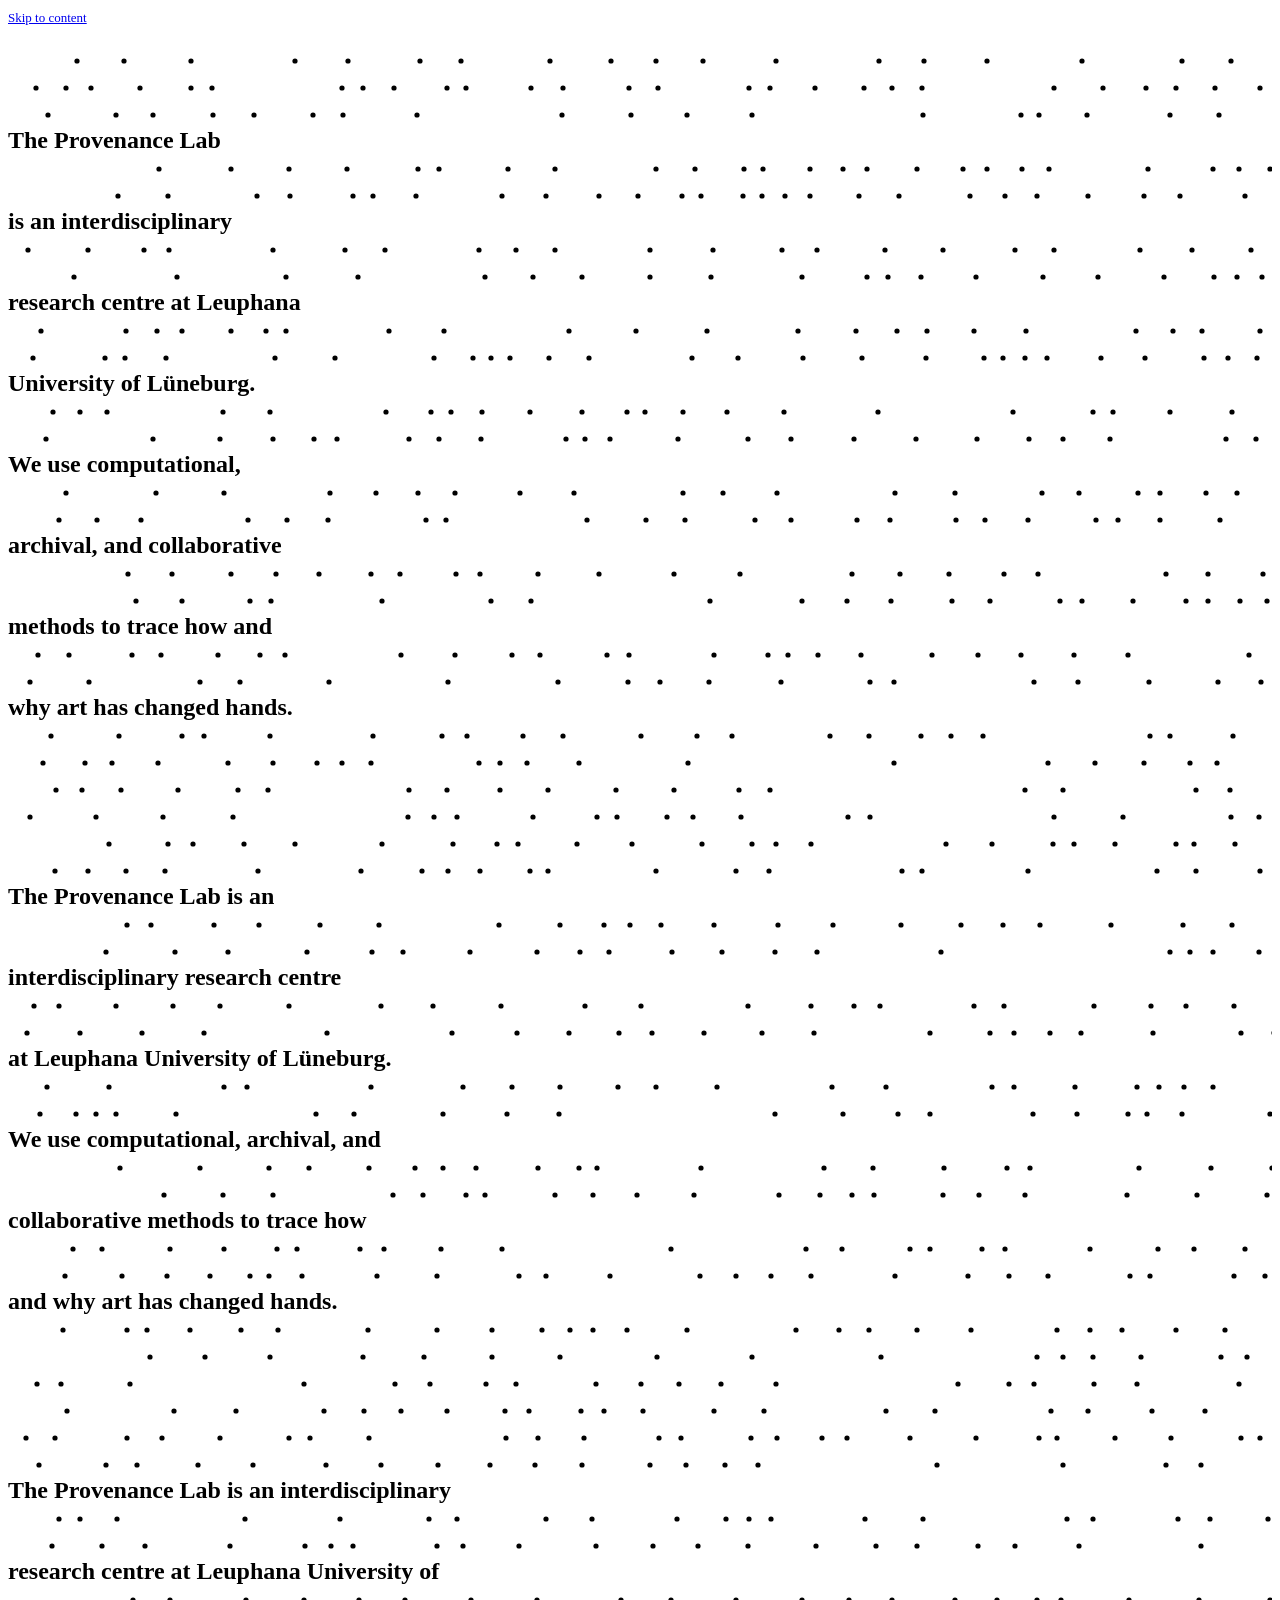
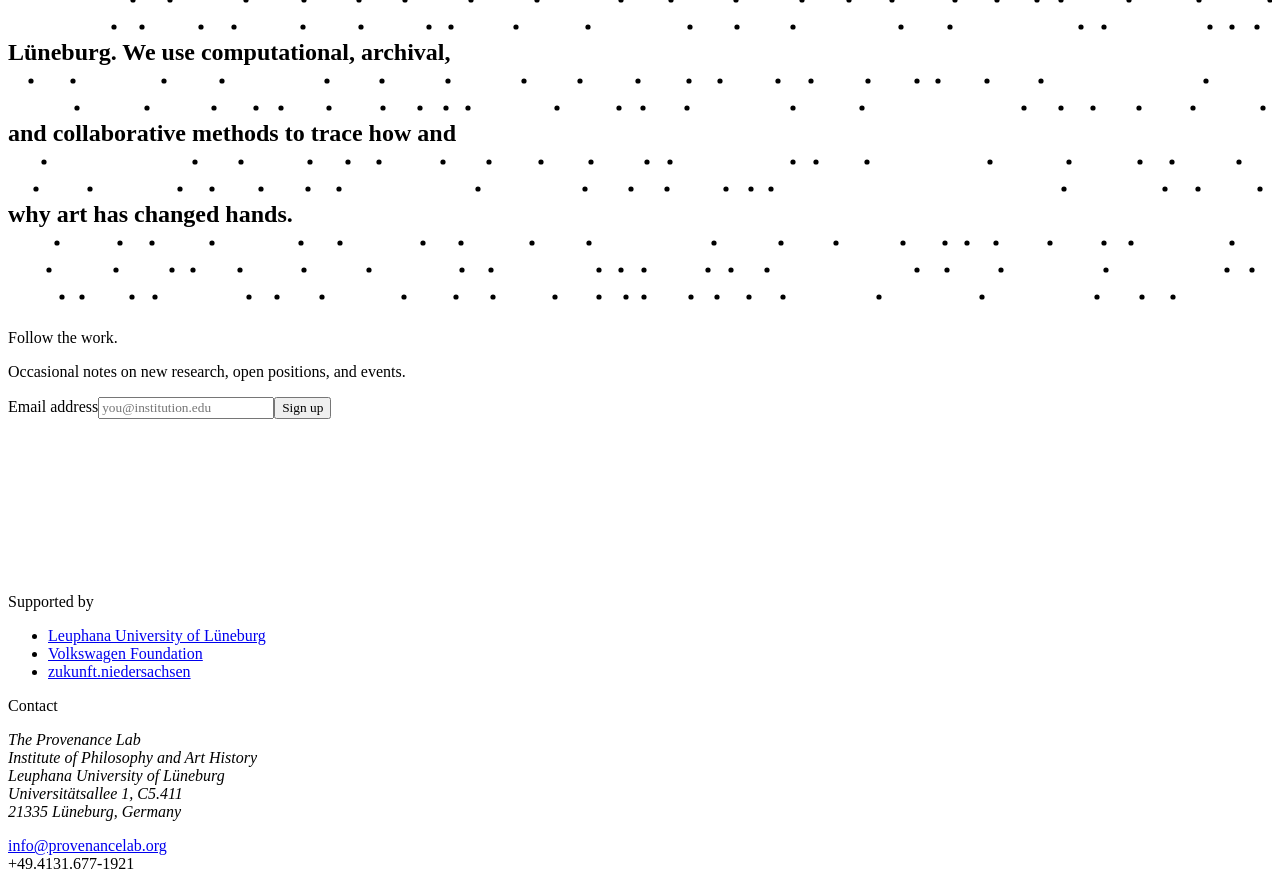
==== index.html @ 69073a0b "Deploy internal@283c2c4657d5 Generated static release from the private canonical source." ====
<!DOCTYPE html><!--GdegXd8viqjY1haGjltUd--><html lang="en"><head><meta charSet="utf-8"/><link rel="preconnect" href="/" crossorigin=""/><meta name="viewport" content="width=device-width, initial-scale=1"/><link rel="stylesheet" href="/provenancelab-org/_next/static/chunks/e42bea5c8b662b78.css" data-precedence="next"/><link rel="preload" as="script" fetchPriority="low" href="/provenancelab-org/_next/static/chunks/fd5f064b2a3f9309.js"/><script src="/provenancelab-org/_next/static/chunks/1d30260628ce68c6.js" async=""></script><script src="/provenancelab-org/_next/static/chunks/8a8ef77865bda9e6.js" async=""></script><script src="/provenancelab-org/_next/static/chunks/turbopack-cef4989e5da5ca2d.js" async=""></script><script src="/provenancelab-org/_next/static/chunks/42879de7b8087bc9.js" async=""></script><script src="/provenancelab-org/_next/static/chunks/cd502c7e1cde0bac.js" async=""></script><meta name="theme-color" content="#f4f5f2"/><title>The Provenance Lab</title><meta name="description" content="An interdisciplinary research centre at Leuphana University of Lüneburg. We use computational, archival, and collaborative methods to trace how and why art has changed hands."/><link rel="canonical" href="https://provenancelab.org/"/><meta property="og:title" content="The Provenance Lab"/><meta property="og:description" content="An interdisciplinary research centre at Leuphana University of Lüneburg. We use computational, archival, and collaborative methods to trace how and why art has changed hands."/><meta property="og:site_name" content="The Provenance Lab"/><meta property="og:locale" content="en_GB"/><meta property="og:type" content="website"/><meta name="twitter:card" content="summary"/><meta name="twitter:title" content="The Provenance Lab"/><meta name="twitter:description" content="An interdisciplinary research centre at Leuphana University of Lüneburg. We use computational, archival, and collaborative methods to trace how and why art has changed hands."/><script src="/provenancelab-org/_next/static/chunks/a6dad97d9634a72d.js" noModule=""></script></head><body><div hidden=""><!--$--><!--/$--></div><a href="#main" class="sr-only focus:not-sr-only focus:absolute focus:z-50 focus:m-3 focus:bg-ink focus:px-3 focus:py-2 focus:text-[#f4f5f2]" style="font-family:var(--font-ui);font-size:0.8125rem">Skip to content</a><script type="application/ld+json">{"@context":"https://schema.org","@type":"ResearchOrganization","name":"The Provenance Lab","url":"https://provenancelab.org","parentOrganization":{"@type":"CollegeOrUniversity","name":"Leuphana University of Lüneburg"},"address":{"@type":"PostalAddress","streetAddress":"Universitätsallee 1, C5.411","postalCode":"21335","addressLocality":"Lüneburg","addressCountry":"DE"},"email":"info@provenancelab.org","telephone":"+49-4131-677-1921"}</script><main id="main"><section class="wrap pt-8 pb-6 md:pt-12 md:pb-8"><h1 class="statement-field" aria-label="The Provenance Lab is an interdisciplinary research centre at Leuphana University of Lüneburg. We use computational, archival, and collaborative methods to trace how and why art has changed hands."><span aria-hidden="true" class="sf-set sf-set--sm"><span class="flex items-center gap-3 md:gap-4" style="min-height:1.72em"><svg aria-hidden="true" width="100%" height="12" class="sf-chain-rule h-3 min-w-0 self-center overflow-hidden" style="flex:1 1 auto"><defs><pattern id="sf-hatch-4400" width="6" height="6" patternUnits="userSpaceOnUse" patternTransform="rotate(45)"><line x1="0" y1="0" x2="0" y2="6" stroke="var(--rule-strong)" stroke-width="1"></line></pattern></defs><line x1="0" y1="6" x2="69" y2="6" stroke="var(--ink)" stroke-width="1" opacity="0.7"></line><line x1="69" y1="6" x2="116" y2="6" stroke="var(--ink)" stroke-width="1" opacity="0.7"></line><line x1="116" y1="6" x2="183" y2="6" stroke="var(--ink)" stroke-width="1" opacity="0.7"></line><rect x="183" y="3" width="37" height="6" fill="url(#sf-hatch-4400)" opacity="0.85"></rect><line x1="220" y1="6" x2="287" y2="6" stroke="var(--ink)" stroke-width="1" opacity="0.7"></line><line x1="287" y1="6" x2="340" y2="6" stroke="var(--ink)" stroke-width="1" opacity="0.7"></line><rect x="340" y="3" width="28" height="6" fill="url(#sf-hatch-4400)" opacity="0.85"></rect><line x1="368" y1="6" x2="412" y2="6" stroke="var(--ink)" stroke-width="1" opacity="0.7"></line><line x1="412" y1="6" x2="453" y2="6" stroke="var(--ink)" stroke-width="1" opacity="0.7"></line><rect x="453" y="3" width="31" height="6" fill="url(#sf-hatch-4400)" opacity="0.85"></rect><line x1="484" y1="6" x2="542" y2="6" stroke="var(--ink)" stroke-width="1" opacity="0.7"></line><line x1="542" y1="6" x2="603" y2="6" stroke="var(--ink)" stroke-width="1" opacity="0.7"></line><line x1="603" y1="6" x2="648" y2="6" stroke="var(--ink)" stroke-width="1" opacity="0.7"></line><line x1="648" y1="6" x2="695" y2="6" stroke="var(--ink)" stroke-width="1" opacity="0.7"></line><rect x="695" y="3" width="31" height="6" fill="url(#sf-hatch-4400)" opacity="0.85"></rect><line x1="726" y1="6" x2="768" y2="6" stroke="var(--ink)" stroke-width="1" opacity="0.7"></line><rect x="768" y="3" width="39" height="6" fill="url(#sf-hatch-4400)" opacity="0.85"></rect><line x1="807" y1="6" x2="871" y2="6" stroke="var(--ink)" stroke-width="1" opacity="0.7"></line><line x1="871" y1="6" x2="916" y2="6" stroke="var(--ink)" stroke-width="1" opacity="0.7"></line><line x1="916" y1="6" x2="979" y2="6" stroke="var(--ink)" stroke-width="1" opacity="0.7"></line><rect x="979" y="3" width="53" height="6" fill="url(#sf-hatch-4400)" opacity="0.85"></rect><line x1="1032" y1="6" x2="1074" y2="6" stroke="var(--ink)" stroke-width="1" opacity="0.7"></line><rect x="1074" y="3" width="70" height="6" fill="url(#sf-hatch-4400)" opacity="0.85"></rect><line x1="1144" y1="6" x2="1174" y2="6" stroke="var(--ink)" stroke-width="1" opacity="0.7"></line><line x1="1174" y1="6" x2="1223" y2="6" stroke="var(--ink)" stroke-width="1" opacity="0.7"></line><line x1="1223" y1="6" x2="1269" y2="6" stroke="var(--ink)" stroke-width="1" opacity="0.7"></line><line x1="1269" y1="6" x2="1297" y2="6" stroke="var(--ink)" stroke-width="1" opacity="0.7"></line><line x1="1297" y1="6" x2="1318" y2="6" stroke="var(--ink)" stroke-width="1" opacity="0.7"></line><line x1="1318" y1="6" x2="1348" y2="6" stroke="var(--ink)" stroke-width="1" opacity="0.7"></line><rect x="1348" y="3" width="21" height="6" fill="url(#sf-hatch-4400)" opacity="0.85"></rect><line x1="1369" y1="6" x2="1400" y2="6" stroke="var(--ink)" stroke-width="1" opacity="0.7"></line><circle class="sf-chain-node" cx="69" cy="6" r="2.6" fill="var(--e-place)"></circle><circle class="sf-chain-node" cx="116" cy="6" r="2.6" fill="var(--e-place)"></circle><circle class="sf-chain-node" cx="183" cy="6" r="2.6" fill="var(--e-event)"></circle><circle class="sf-chain-node" cx="287" cy="6" r="2.6" fill="var(--e-event)"></circle><circle class="sf-chain-node" cx="340" cy="6" r="2.6" fill="var(--e-place)"></circle><circle class="sf-chain-node" cx="412" cy="6" r="2.6" fill="var(--e-event)"></circle><circle class="sf-chain-node" cx="453" cy="6" r="2.6" fill="var(--e-place)"></circle><circle class="sf-chain-node" cx="542" cy="6" r="2.6" fill="var(--e-institution)"></circle><circle class="sf-chain-node" cx="603" cy="6" r="2.6" fill="var(--e-event)"></circle><circle class="sf-chain-node" cx="648" cy="6" r="2.6" fill="var(--e-object)"></circle><circle class="sf-chain-node" cx="695" cy="6" r="2.6" fill="var(--e-person)"></circle><circle class="sf-chain-node" cx="768" cy="6" r="2.6" fill="var(--e-object)"></circle><circle class="sf-chain-node" cx="871" cy="6" r="2.6" fill="var(--e-event)"></circle><circle class="sf-chain-node" cx="916" cy="6" r="2.6" fill="var(--e-institution)"></circle><circle class="sf-chain-node" cx="979" cy="6" r="2.6" fill="var(--e-person)"></circle><circle class="sf-chain-node" cx="1074" cy="6" r="2.6" fill="var(--e-person)"></circle><circle class="sf-chain-node" cx="1174" cy="6" r="2.6" fill="var(--e-object)"></circle><circle class="sf-chain-node" cx="1223" cy="6" r="2.6" fill="var(--e-event)"></circle><circle class="sf-chain-node" cx="1269" cy="6" r="2.6" fill="var(--e-place)"></circle><circle class="sf-chain-node" cx="1297" cy="6" r="2.6" fill="var(--e-object)"></circle><circle class="sf-chain-node" cx="1318" cy="6" r="2.6" fill="var(--e-person)"></circle><circle class="sf-chain-node" cx="1348" cy="6" r="2.6" fill="var(--e-person)"></circle></svg></span><span class="flex items-center gap-3 md:gap-4" style="min-height:1.72em"><svg aria-hidden="true" width="100%" height="12" class="sf-chain-rule h-3 min-w-0 self-center overflow-hidden" style="flex:1 1 auto"><defs><pattern id="sf-hatch-5013" width="6" height="6" patternUnits="userSpaceOnUse" patternTransform="rotate(45)"><line x1="0" y1="0" x2="0" y2="6" stroke="var(--rule-strong)" stroke-width="1"></line></pattern></defs><line x1="0" y1="6" x2="28" y2="6" stroke="var(--ink)" stroke-width="1" opacity="0.7"></line><line x1="28" y1="6" x2="58" y2="6" stroke="var(--ink)" stroke-width="1" opacity="0.7"></line><line x1="58" y1="6" x2="83" y2="6" stroke="var(--ink)" stroke-width="1" opacity="0.7"></line><line x1="83" y1="6" x2="132" y2="6" stroke="var(--ink)" stroke-width="1" opacity="0.7"></line><line x1="132" y1="6" x2="183" y2="6" stroke="var(--ink)" stroke-width="1" opacity="0.7"></line><line x1="183" y1="6" x2="204" y2="6" stroke="var(--ink)" stroke-width="1" opacity="0.7"></line><rect x="204" y="3" width="28" height="6" fill="url(#sf-hatch-5013)" opacity="0.85"></rect><rect x="232" y="3" width="69" height="6" fill="url(#sf-hatch-5013)" opacity="0.85"></rect><line x1="301" y1="6" x2="334" y2="6" stroke="var(--ink)" stroke-width="1" opacity="0.7"></line><line x1="334" y1="6" x2="355" y2="6" stroke="var(--ink)" stroke-width="1" opacity="0.7"></line><line x1="355" y1="6" x2="386" y2="6" stroke="var(--ink)" stroke-width="1" opacity="0.7"></line><line x1="386" y1="6" x2="439" y2="6" stroke="var(--ink)" stroke-width="1" opacity="0.7"></line><line x1="439" y1="6" x2="458" y2="6" stroke="var(--ink)" stroke-width="1" opacity="0.7"></line><line x1="458" y1="6" x2="523" y2="6" stroke="var(--ink)" stroke-width="1" opacity="0.7"></line><line x1="523" y1="6" x2="555" y2="6" stroke="var(--ink)" stroke-width="1" opacity="0.7"></line><line x1="555" y1="6" x2="621" y2="6" stroke="var(--ink)" stroke-width="1" opacity="0.7"></line><line x1="621" y1="6" x2="650" y2="6" stroke="var(--ink)" stroke-width="1" opacity="0.7"></line><rect x="650" y="3" width="48" height="6" fill="url(#sf-hatch-5013)" opacity="0.85"></rect><line x1="698" y1="6" x2="741" y2="6" stroke="var(--ink)" stroke-width="1" opacity="0.7"></line><line x1="741" y1="6" x2="762" y2="6" stroke="var(--ink)" stroke-width="1" opacity="0.7"></line><line x1="762" y1="6" x2="807" y2="6" stroke="var(--ink)" stroke-width="1" opacity="0.7"></line><line x1="807" y1="6" x2="856" y2="6" stroke="var(--ink)" stroke-width="1" opacity="0.7"></line><line x1="856" y1="6" x2="884" y2="6" stroke="var(--ink)" stroke-width="1" opacity="0.7"></line><line x1="884" y1="6" x2="914" y2="6" stroke="var(--ink)" stroke-width="1" opacity="0.7"></line><rect x="914" y="3" width="64" height="6" fill="url(#sf-hatch-5013)" opacity="0.85"></rect><line x1="978" y1="6" x2="1046" y2="6" stroke="var(--ink)" stroke-width="1" opacity="0.7"></line><line x1="1046" y1="6" x2="1095" y2="6" stroke="var(--ink)" stroke-width="1" opacity="0.7"></line><line x1="1095" y1="6" x2="1138" y2="6" stroke="var(--ink)" stroke-width="1" opacity="0.7"></line><line x1="1138" y1="6" x2="1168" y2="6" stroke="var(--ink)" stroke-width="1" opacity="0.7"></line><line x1="1168" y1="6" x2="1207" y2="6" stroke="var(--ink)" stroke-width="1" opacity="0.7"></line><line x1="1207" y1="6" x2="1252" y2="6" stroke="var(--ink)" stroke-width="1" opacity="0.7"></line><line x1="1252" y1="6" x2="1275" y2="6" stroke="var(--ink)" stroke-width="1" opacity="0.7"></line><line x1="1275" y1="6" x2="1344" y2="6" stroke="var(--ink)" stroke-width="1" opacity="0.7"></line><line x1="1344" y1="6" x2="1398" y2="6" stroke="var(--ink)" stroke-width="1" opacity="0.7"></line><line x1="1398" y1="6" x2="1400" y2="6" stroke="var(--ink)" stroke-width="1" opacity="0.7"></line><circle class="sf-chain-node" cx="28" cy="6" r="2.6" fill="var(--e-institution)"></circle><circle class="sf-chain-node" cx="58" cy="6" r="2.6" fill="var(--e-event)"></circle><circle class="sf-chain-node" cx="83" cy="6" r="2.6" fill="var(--e-object)"></circle><circle class="sf-chain-node" cx="132" cy="6" r="2.6" fill="var(--e-object)"></circle><circle class="sf-chain-node" cx="183" cy="6" r="2.6" fill="var(--e-object)"></circle><circle class="sf-chain-node" cx="204" cy="6" r="2.6" fill="var(--e-place)"></circle><circle class="sf-chain-node" cx="334" cy="6" r="2.6" fill="var(--e-place)"></circle><circle class="sf-chain-node" cx="355" cy="6" r="2.6" fill="var(--e-event)"></circle><circle class="sf-chain-node" cx="386" cy="6" r="2.6" fill="var(--e-person)"></circle><circle class="sf-chain-node" cx="439" cy="6" r="2.6" fill="var(--e-institution)"></circle><circle class="sf-chain-node" cx="458" cy="6" r="2.6" fill="var(--e-object)"></circle><circle class="sf-chain-node" cx="523" cy="6" r="2.6" fill="var(--e-person)"></circle><circle class="sf-chain-node" cx="555" cy="6" r="2.6" fill="var(--e-object)"></circle><circle class="sf-chain-node" cx="621" cy="6" r="2.6" fill="var(--e-object)"></circle><circle class="sf-chain-node" cx="650" cy="6" r="2.6" fill="var(--e-place)"></circle><circle class="sf-chain-node" cx="741" cy="6" r="2.6" fill="var(--e-object)"></circle><circle class="sf-chain-node" cx="762" cy="6" r="2.6" fill="var(--e-event)"></circle><circle class="sf-chain-node" cx="807" cy="6" r="2.6" fill="var(--e-object)"></circle><circle class="sf-chain-node" cx="856" cy="6" r="2.6" fill="var(--e-event)"></circle><circle class="sf-chain-node" cx="884" cy="6" r="2.6" fill="var(--e-person)"></circle><circle class="sf-chain-node" cx="914" cy="6" r="2.6" fill="var(--e-object)"></circle><circle class="sf-chain-node" cx="1046" cy="6" r="2.6" fill="var(--e-place)"></circle><circle class="sf-chain-node" cx="1095" cy="6" r="2.6" fill="var(--e-institution)"></circle><circle class="sf-chain-node" cx="1138" cy="6" r="2.6" fill="var(--e-place)"></circle><circle class="sf-chain-node" cx="1168" cy="6" r="2.6" fill="var(--e-person)"></circle><circle class="sf-chain-node" cx="1207" cy="6" r="2.6" fill="var(--e-event)"></circle><circle class="sf-chain-node" cx="1252" cy="6" r="2.6" fill="var(--e-place)"></circle><circle class="sf-chain-node" cx="1275" cy="6" r="2.6" fill="var(--e-object)"></circle><circle class="sf-chain-node" cx="1344" cy="6" r="2.6" fill="var(--e-institution)"></circle><circle class="sf-chain-node" cx="1398" cy="6" r="2.6" fill="var(--e-event)"></circle></svg></span><span class="flex items-center gap-3 md:gap-4" style="min-height:1.72em"><svg aria-hidden="true" width="100%" height="12" class="sf-chain-rule h-3 min-w-0 self-center overflow-hidden" style="flex:0 1 var(--sf-stub)"><defs><pattern id="sf-hatch-5626" width="6" height="6" patternUnits="userSpaceOnUse" patternTransform="rotate(45)"><line x1="0" y1="0" x2="0" y2="6" stroke="var(--rule-strong)" stroke-width="1"></line></pattern></defs><line x1="0" y1="6" x2="40" y2="6" stroke="var(--ink)" stroke-width="1" opacity="0.7"></line><line x1="40" y1="6" x2="108" y2="6" stroke="var(--ink)" stroke-width="1" opacity="0.7"></line><line x1="108" y1="6" x2="145" y2="6" stroke="var(--ink)" stroke-width="1" opacity="0.7"></line><line x1="145" y1="6" x2="205" y2="6" stroke="var(--ink)" stroke-width="1" opacity="0.7"></line><line x1="205" y1="6" x2="246" y2="6" stroke="var(--ink)" stroke-width="1" opacity="0.7"></line><line x1="246" y1="6" x2="305" y2="6" stroke="var(--ink)" stroke-width="1" opacity="0.7"></line><line x1="305" y1="6" x2="335" y2="6" stroke="var(--ink)" stroke-width="1" opacity="0.7"></line><rect x="335" y="3" width="19" height="6" fill="url(#sf-hatch-5626)" opacity="0.85"></rect><line x1="354" y1="6" x2="409" y2="6" stroke="var(--ink)" stroke-width="1" opacity="0.7"></line><rect x="409" y="3" width="61" height="6" fill="url(#sf-hatch-5626)" opacity="0.85"></rect><rect x="470" y="3" width="55" height="6" fill="url(#sf-hatch-5626)" opacity="0.85"></rect><line x1="525" y1="6" x2="554" y2="6" stroke="var(--ink)" stroke-width="1" opacity="0.7"></line><line x1="554" y1="6" x2="623" y2="6" stroke="var(--ink)" stroke-width="1" opacity="0.7"></line><line x1="623" y1="6" x2="679" y2="6" stroke="var(--ink)" stroke-width="1" opacity="0.7"></line><line x1="679" y1="6" x2="744" y2="6" stroke="var(--ink)" stroke-width="1" opacity="0.7"></line><rect x="744" y="3" width="62" height="6" fill="url(#sf-hatch-5626)" opacity="0.85"></rect><rect x="806" y="3" width="61" height="6" fill="url(#sf-hatch-5626)" opacity="0.85"></rect><line x1="867" y1="6" x2="915" y2="6" stroke="var(--ink)" stroke-width="1" opacity="0.7"></line><rect x="915" y="3" width="51" height="6" fill="url(#sf-hatch-5626)" opacity="0.85"></rect><line x1="966" y1="6" x2="1013" y2="6" stroke="var(--ink)" stroke-width="1" opacity="0.7"></line><line x1="1013" y1="6" x2="1031" y2="6" stroke="var(--ink)" stroke-width="1" opacity="0.7"></line><line x1="1031" y1="6" x2="1079" y2="6" stroke="var(--ink)" stroke-width="1" opacity="0.7"></line><rect x="1079" y="3" width="28" height="6" fill="url(#sf-hatch-5626)" opacity="0.85"></rect><line x1="1107" y1="6" x2="1162" y2="6" stroke="var(--ink)" stroke-width="1" opacity="0.7"></line><line x1="1162" y1="6" x2="1211" y2="6" stroke="var(--ink)" stroke-width="1" opacity="0.7"></line><rect x="1211" y="3" width="61" height="6" fill="url(#sf-hatch-5626)" opacity="0.85"></rect><line x1="1272" y1="6" x2="1329" y2="6" stroke="var(--ink)" stroke-width="1" opacity="0.7"></line><rect x="1329" y="3" width="40" height="6" fill="url(#sf-hatch-5626)" opacity="0.85"></rect><line x1="1369" y1="6" x2="1400" y2="6" stroke="var(--ink)" stroke-width="1" opacity="0.7"></line><circle class="sf-chain-node" cx="40" cy="6" r="2.6" fill="var(--e-event)"></circle><circle class="sf-chain-node" cx="108" cy="6" r="2.6" fill="var(--e-institution)"></circle><circle class="sf-chain-node" cx="145" cy="6" r="2.6" fill="var(--e-place)"></circle><circle class="sf-chain-node" cx="205" cy="6" r="2.6" fill="var(--e-place)"></circle><circle class="sf-chain-node" cx="246" cy="6" r="2.6" fill="var(--e-place)"></circle><circle class="sf-chain-node" cx="305" cy="6" r="2.6" fill="var(--e-event)"></circle><circle class="sf-chain-node" cx="335" cy="6" r="2.6" fill="var(--e-place)"></circle><circle class="sf-chain-node" cx="409" cy="6" r="2.6" fill="var(--e-event)"></circle><circle class="sf-chain-node" cx="554" cy="6" r="2.6" fill="var(--e-event)"></circle><circle class="sf-chain-node" cx="623" cy="6" r="2.6" fill="var(--e-person)"></circle><circle class="sf-chain-node" cx="679" cy="6" r="2.6" fill="var(--e-object)"></circle><circle class="sf-chain-node" cx="744" cy="6" r="2.6" fill="var(--e-person)"></circle><circle class="sf-chain-node" cx="915" cy="6" r="2.6" fill="var(--e-person)"></circle><circle class="sf-chain-node" cx="1013" cy="6" r="2.6" fill="var(--e-event)"></circle><circle class="sf-chain-node" cx="1031" cy="6" r="2.6" fill="var(--e-place)"></circle><circle class="sf-chain-node" cx="1079" cy="6" r="2.6" fill="var(--e-person)"></circle><circle class="sf-chain-node" cx="1162" cy="6" r="2.6" fill="var(--e-object)"></circle><circle class="sf-chain-node" cx="1211" cy="6" r="2.6" fill="var(--e-event)"></circle><circle class="sf-chain-node" cx="1329" cy="6" r="2.6" fill="var(--e-place)"></circle></svg><span class="shrink-0 whitespace-nowrap">The <strong style="font-weight:600">Provenance Lab</strong></span><svg aria-hidden="true" width="100%" height="12" class="sf-chain-rule h-3 min-w-0 self-center overflow-hidden" style="flex:1 1 0%"><defs><pattern id="sf-hatch-6603" width="6" height="6" patternUnits="userSpaceOnUse" patternTransform="rotate(45)"><line x1="0" y1="0" x2="0" y2="6" stroke="var(--rule-strong)" stroke-width="1"></line></pattern></defs><rect x="0" y="3" width="61" height="6" fill="url(#sf-hatch-6603)" opacity="0.85"></rect><rect x="61" y="3" width="69" height="6" fill="url(#sf-hatch-6603)" opacity="0.85"></rect><line x1="130" y1="6" x2="151" y2="6" stroke="var(--ink)" stroke-width="1" opacity="0.7"></line><line x1="151" y1="6" x2="223" y2="6" stroke="var(--ink)" stroke-width="1" opacity="0.7"></line><line x1="223" y1="6" x2="281" y2="6" stroke="var(--ink)" stroke-width="1" opacity="0.7"></line><line x1="281" y1="6" x2="339" y2="6" stroke="var(--ink)" stroke-width="1" opacity="0.7"></line><line x1="339" y1="6" x2="410" y2="6" stroke="var(--ink)" stroke-width="1" opacity="0.7"></line><line x1="410" y1="6" x2="431" y2="6" stroke="var(--ink)" stroke-width="1" opacity="0.7"></line><line x1="431" y1="6" x2="500" y2="6" stroke="var(--ink)" stroke-width="1" opacity="0.7"></line><line x1="500" y1="6" x2="547" y2="6" stroke="var(--ink)" stroke-width="1" opacity="0.7"></line><rect x="547" y="3" width="67" height="6" fill="url(#sf-hatch-6603)" opacity="0.85"></rect><line x1="614" y1="6" x2="648" y2="6" stroke="var(--ink)" stroke-width="1" opacity="0.7"></line><line x1="648" y1="6" x2="687" y2="6" stroke="var(--ink)" stroke-width="1" opacity="0.7"></line><line x1="687" y1="6" x2="736" y2="6" stroke="var(--ink)" stroke-width="1" opacity="0.7"></line><line x1="736" y1="6" x2="755" y2="6" stroke="var(--ink)" stroke-width="1" opacity="0.7"></line><line x1="755" y1="6" x2="802" y2="6" stroke="var(--ink)" stroke-width="1" opacity="0.7"></line><line x1="802" y1="6" x2="835" y2="6" stroke="var(--ink)" stroke-width="1" opacity="0.7"></line><line x1="835" y1="6" x2="859" y2="6" stroke="var(--ink)" stroke-width="1" opacity="0.7"></line><line x1="859" y1="6" x2="909" y2="6" stroke="var(--ink)" stroke-width="1" opacity="0.7"></line><line x1="909" y1="6" x2="955" y2="6" stroke="var(--ink)" stroke-width="1" opacity="0.7"></line><line x1="955" y1="6" x2="979" y2="6" stroke="var(--ink)" stroke-width="1" opacity="0.7"></line><line x1="979" y1="6" x2="1014" y2="6" stroke="var(--ink)" stroke-width="1" opacity="0.7"></line><line x1="1014" y1="6" x2="1041" y2="6" stroke="var(--ink)" stroke-width="1" opacity="0.7"></line><rect x="1041" y="3" width="54" height="6" fill="url(#sf-hatch-6603)" opacity="0.85"></rect><line x1="1095" y1="6" x2="1140" y2="6" stroke="var(--ink)" stroke-width="1" opacity="0.7"></line><line x1="1140" y1="6" x2="1205" y2="6" stroke="var(--ink)" stroke-width="1" opacity="0.7"></line><line x1="1205" y1="6" x2="1231" y2="6" stroke="var(--ink)" stroke-width="1" opacity="0.7"></line><line x1="1231" y1="6" x2="1262" y2="6" stroke="var(--ink)" stroke-width="1" opacity="0.7"></line><rect x="1262" y="3" width="68" height="6" fill="url(#sf-hatch-6603)" opacity="0.85"></rect><line x1="1330" y1="6" x2="1355" y2="6" stroke="var(--ink)" stroke-width="1" opacity="0.7"></line><line x1="1355" y1="6" x2="1398" y2="6" stroke="var(--ink)" stroke-width="1" opacity="0.7"></line><line x1="1398" y1="6" x2="1400" y2="6" stroke="var(--ink)" stroke-width="1" opacity="0.7"></line><circle class="sf-chain-node" cx="151" cy="6" r="2.6" fill="var(--e-place)"></circle><circle class="sf-chain-node" cx="223" cy="6" r="2.6" fill="var(--e-event)"></circle><circle class="sf-chain-node" cx="281" cy="6" r="2.6" fill="var(--e-event)"></circle><circle class="sf-chain-node" cx="339" cy="6" r="2.6" fill="var(--e-person)"></circle><circle class="sf-chain-node" cx="410" cy="6" r="2.6" fill="var(--e-event)"></circle><circle class="sf-chain-node" cx="431" cy="6" r="2.6" fill="var(--e-event)"></circle><circle class="sf-chain-node" cx="500" cy="6" r="2.6" fill="var(--e-person)"></circle><circle class="sf-chain-node" cx="547" cy="6" r="2.6" fill="var(--e-object)"></circle><circle class="sf-chain-node" cx="648" cy="6" r="2.6" fill="var(--e-person)"></circle><circle class="sf-chain-node" cx="687" cy="6" r="2.6" fill="var(--e-place)"></circle><circle class="sf-chain-node" cx="736" cy="6" r="2.6" fill="var(--e-place)"></circle><circle class="sf-chain-node" cx="755" cy="6" r="2.6" fill="var(--e-institution)"></circle><circle class="sf-chain-node" cx="802" cy="6" r="2.6" fill="var(--e-event)"></circle><circle class="sf-chain-node" cx="835" cy="6" r="2.6" fill="var(--e-place)"></circle><circle class="sf-chain-node" cx="859" cy="6" r="2.6" fill="var(--e-person)"></circle><circle class="sf-chain-node" cx="909" cy="6" r="2.6" fill="var(--e-object)"></circle><circle class="sf-chain-node" cx="955" cy="6" r="2.6" fill="var(--e-place)"></circle><circle class="sf-chain-node" cx="979" cy="6" r="2.6" fill="var(--e-place)"></circle><circle class="sf-chain-node" cx="1014" cy="6" r="2.6" fill="var(--e-institution)"></circle><circle class="sf-chain-node" cx="1041" cy="6" r="2.6" fill="var(--e-object)"></circle><circle class="sf-chain-node" cx="1140" cy="6" r="2.6" fill="var(--e-event)"></circle><circle class="sf-chain-node" cx="1205" cy="6" r="2.6" fill="var(--e-place)"></circle><circle class="sf-chain-node" cx="1231" cy="6" r="2.6" fill="var(--e-event)"></circle><circle class="sf-chain-node" cx="1262" cy="6" r="2.6" fill="var(--e-person)"></circle><circle class="sf-chain-node" cx="1355" cy="6" r="2.6" fill="var(--e-object)"></circle><circle class="sf-chain-node" cx="1398" cy="6" r="2.6" fill="var(--e-event)"></circle></svg></span><span class="flex items-center gap-3 md:gap-4" style="min-height:1.72em"><svg aria-hidden="true" width="100%" height="12" class="sf-chain-rule h-3 min-w-0 self-center overflow-hidden" style="flex:0 1 var(--sf-stub)"><defs><pattern id="sf-hatch-6239" width="6" height="6" patternUnits="userSpaceOnUse" patternTransform="rotate(45)"><line x1="0" y1="0" x2="0" y2="6" stroke="var(--rule-strong)" stroke-width="1"></line></pattern></defs><rect x="0" y="3" width="53" height="6" fill="url(#sf-hatch-6239)" opacity="0.85"></rect><line x1="53" y1="6" x2="110" y2="6" stroke="var(--ink)" stroke-width="1" opacity="0.7"></line><line x1="110" y1="6" x2="160" y2="6" stroke="var(--ink)" stroke-width="1" opacity="0.7"></line><rect x="160" y="3" width="39" height="6" fill="url(#sf-hatch-6239)" opacity="0.85"></rect><line x1="199" y1="6" x2="249" y2="6" stroke="var(--ink)" stroke-width="1" opacity="0.7"></line><line x1="249" y1="6" x2="282" y2="6" stroke="var(--ink)" stroke-width="1" opacity="0.7"></line><rect x="282" y="3" width="31" height="6" fill="url(#sf-hatch-6239)" opacity="0.85"></rect><line x1="313" y1="6" x2="345" y2="6" stroke="var(--ink)" stroke-width="1" opacity="0.7"></line><line x1="345" y1="6" x2="365" y2="6" stroke="var(--ink)" stroke-width="1" opacity="0.7"></line><line x1="365" y1="6" x2="408" y2="6" stroke="var(--ink)" stroke-width="1" opacity="0.7"></line><rect x="408" y="3" width="39" height="6" fill="url(#sf-hatch-6239)" opacity="0.85"></rect><line x1="447" y1="6" x2="494" y2="6" stroke="var(--ink)" stroke-width="1" opacity="0.7"></line><line x1="494" y1="6" x2="538" y2="6" stroke="var(--ink)" stroke-width="1" opacity="0.7"></line><line x1="538" y1="6" x2="591" y2="6" stroke="var(--ink)" stroke-width="1" opacity="0.7"></line><line x1="591" y1="6" x2="630" y2="6" stroke="var(--ink)" stroke-width="1" opacity="0.7"></line><line x1="630" y1="6" x2="674" y2="6" stroke="var(--ink)" stroke-width="1" opacity="0.7"></line><line x1="674" y1="6" x2="693" y2="6" stroke="var(--ink)" stroke-width="1" opacity="0.7"></line><line x1="693" y1="6" x2="735" y2="6" stroke="var(--ink)" stroke-width="1" opacity="0.7"></line><line x1="735" y1="6" x2="754" y2="6" stroke="var(--ink)" stroke-width="1" opacity="0.7"></line><line x1="754" y1="6" x2="777" y2="6" stroke="var(--ink)" stroke-width="1" opacity="0.7"></line><line x1="777" y1="6" x2="802" y2="6" stroke="var(--ink)" stroke-width="1" opacity="0.7"></line><line x1="802" y1="6" x2="851" y2="6" stroke="var(--ink)" stroke-width="1" opacity="0.7"></line><line x1="851" y1="6" x2="891" y2="6" stroke="var(--ink)" stroke-width="1" opacity="0.7"></line><rect x="891" y="3" width="23" height="6" fill="url(#sf-hatch-6239)" opacity="0.85"></rect><line x1="914" y1="6" x2="962" y2="6" stroke="var(--ink)" stroke-width="1" opacity="0.7"></line><line x1="962" y1="6" x2="997" y2="6" stroke="var(--ink)" stroke-width="1" opacity="0.7"></line><line x1="997" y1="6" x2="1029" y2="6" stroke="var(--ink)" stroke-width="1" opacity="0.7"></line><line x1="1029" y1="6" x2="1080" y2="6" stroke="var(--ink)" stroke-width="1" opacity="0.7"></line><line x1="1080" y1="6" x2="1136" y2="6" stroke="var(--ink)" stroke-width="1" opacity="0.7"></line><line x1="1136" y1="6" x2="1172" y2="6" stroke="var(--ink)" stroke-width="1" opacity="0.7"></line><line x1="1172" y1="6" x2="1237" y2="6" stroke="var(--ink)" stroke-width="1" opacity="0.7"></line><line x1="1237" y1="6" x2="1274" y2="6" stroke="var(--ink)" stroke-width="1" opacity="0.7"></line><line x1="1274" y1="6" x2="1329" y2="6" stroke="var(--ink)" stroke-width="1" opacity="0.7"></line><rect x="1329" y="3" width="56" height="6" fill="url(#sf-hatch-6239)" opacity="0.85"></rect><line x1="1385" y1="6" x2="1400" y2="6" stroke="var(--ink)" stroke-width="1" opacity="0.7"></line><circle class="sf-chain-node" cx="110" cy="6" r="2.6" fill="var(--e-place)"></circle><circle class="sf-chain-node" cx="160" cy="6" r="2.6" fill="var(--e-place)"></circle><circle class="sf-chain-node" cx="249" cy="6" r="2.6" fill="var(--e-institution)"></circle><circle class="sf-chain-node" cx="282" cy="6" r="2.6" fill="var(--e-place)"></circle><circle class="sf-chain-node" cx="345" cy="6" r="2.6" fill="var(--e-institution)"></circle><circle class="sf-chain-node" cx="365" cy="6" r="2.6" fill="var(--e-object)"></circle><circle class="sf-chain-node" cx="408" cy="6" r="2.6" fill="var(--e-person)"></circle><circle class="sf-chain-node" cx="494" cy="6" r="2.6" fill="var(--e-event)"></circle><circle class="sf-chain-node" cx="538" cy="6" r="2.6" fill="var(--e-institution)"></circle><circle class="sf-chain-node" cx="591" cy="6" r="2.6" fill="var(--e-object)"></circle><circle class="sf-chain-node" cx="630" cy="6" r="2.6" fill="var(--e-institution)"></circle><circle class="sf-chain-node" cx="674" cy="6" r="2.6" fill="var(--e-institution)"></circle><circle class="sf-chain-node" cx="693" cy="6" r="2.6" fill="var(--e-event)"></circle><circle class="sf-chain-node" cx="735" cy="6" r="2.6" fill="var(--e-object)"></circle><circle class="sf-chain-node" cx="754" cy="6" r="2.6" fill="var(--e-place)"></circle><circle class="sf-chain-node" cx="777" cy="6" r="2.6" fill="var(--e-object)"></circle><circle class="sf-chain-node" cx="802" cy="6" r="2.6" fill="var(--e-person)"></circle><circle class="sf-chain-node" cx="851" cy="6" r="2.6" fill="var(--e-place)"></circle><circle class="sf-chain-node" cx="891" cy="6" r="2.6" fill="var(--e-object)"></circle><circle class="sf-chain-node" cx="962" cy="6" r="2.6" fill="var(--e-institution)"></circle><circle class="sf-chain-node" cx="997" cy="6" r="2.6" fill="var(--e-place)"></circle><circle class="sf-chain-node" cx="1029" cy="6" r="2.6" fill="var(--e-object)"></circle><circle class="sf-chain-node" cx="1080" cy="6" r="2.6" fill="var(--e-institution)"></circle><circle class="sf-chain-node" cx="1136" cy="6" r="2.6" fill="var(--e-institution)"></circle><circle class="sf-chain-node" cx="1172" cy="6" r="2.6" fill="var(--e-object)"></circle><circle class="sf-chain-node" cx="1237" cy="6" r="2.6" fill="var(--e-object)"></circle><circle class="sf-chain-node" cx="1274" cy="6" r="2.6" fill="var(--e-object)"></circle><circle class="sf-chain-node" cx="1329" cy="6" r="2.6" fill="var(--e-place)"></circle></svg><span class="shrink-0 whitespace-nowrap">is an interdisciplinary</span><svg aria-hidden="true" width="100%" height="12" class="sf-chain-rule h-3 min-w-0 self-center overflow-hidden" style="flex:1 1 0%"><defs><pattern id="sf-hatch-7216" width="6" height="6" patternUnits="userSpaceOnUse" patternTransform="rotate(45)"><line x1="0" y1="0" x2="0" y2="6" stroke="var(--rule-strong)" stroke-width="1"></line></pattern></defs><line x1="0" y1="6" x2="20" y2="6" stroke="var(--ink)" stroke-width="1" opacity="0.7"></line><line x1="20" y1="6" x2="80" y2="6" stroke="var(--ink)" stroke-width="1" opacity="0.7"></line><line x1="80" y1="6" x2="136" y2="6" stroke="var(--ink)" stroke-width="1" opacity="0.7"></line><line x1="136" y1="6" x2="161" y2="6" stroke="var(--ink)" stroke-width="1" opacity="0.7"></line><rect x="161" y="3" width="53" height="6" fill="url(#sf-hatch-7216)" opacity="0.85"></rect><line x1="214" y1="6" x2="265" y2="6" stroke="var(--ink)" stroke-width="1" opacity="0.7"></line><line x1="265" y1="6" x2="337" y2="6" stroke="var(--ink)" stroke-width="1" opacity="0.7"></line><line x1="337" y1="6" x2="377" y2="6" stroke="var(--ink)" stroke-width="1" opacity="0.7"></line><rect x="377" y="3" width="56" height="6" fill="url(#sf-hatch-7216)" opacity="0.85"></rect><line x1="433" y1="6" x2="471" y2="6" stroke="var(--ink)" stroke-width="1" opacity="0.7"></line><line x1="471" y1="6" x2="508" y2="6" stroke="var(--ink)" stroke-width="1" opacity="0.7"></line><line x1="508" y1="6" x2="547" y2="6" stroke="var(--ink)" stroke-width="1" opacity="0.7"></line><rect x="547" y="3" width="42" height="6" fill="url(#sf-hatch-7216)" opacity="0.85"></rect><line x1="589" y1="6" x2="642" y2="6" stroke="var(--ink)" stroke-width="1" opacity="0.7"></line><line x1="642" y1="6" x2="705" y2="6" stroke="var(--ink)" stroke-width="1" opacity="0.7"></line><rect x="705" y="3" width="48" height="6" fill="url(#sf-hatch-7216)" opacity="0.85"></rect><line x1="753" y1="6" x2="774" y2="6" stroke="var(--ink)" stroke-width="1" opacity="0.7"></line><line x1="774" y1="6" x2="809" y2="6" stroke="var(--ink)" stroke-width="1" opacity="0.7"></line><line x1="809" y1="6" x2="877" y2="6" stroke="var(--ink)" stroke-width="1" opacity="0.7"></line><line x1="877" y1="6" x2="935" y2="6" stroke="var(--ink)" stroke-width="1" opacity="0.7"></line><rect x="935" y="3" width="23" height="6" fill="url(#sf-hatch-7216)" opacity="0.85"></rect><line x1="958" y1="6" x2="1007" y2="6" stroke="var(--ink)" stroke-width="1" opacity="0.7"></line><line x1="1007" y1="6" x2="1046" y2="6" stroke="var(--ink)" stroke-width="1" opacity="0.7"></line><rect x="1046" y="3" width="61" height="6" fill="url(#sf-hatch-7216)" opacity="0.85"></rect><line x1="1107" y1="6" x2="1132" y2="6" stroke="var(--ink)" stroke-width="1" opacity="0.7"></line><line x1="1132" y1="6" x2="1184" y2="6" stroke="var(--ink)" stroke-width="1" opacity="0.7"></line><line x1="1184" y1="6" x2="1243" y2="6" stroke="var(--ink)" stroke-width="1" opacity="0.7"></line><rect x="1243" y="3" width="61" height="6" fill="url(#sf-hatch-7216)" opacity="0.85"></rect><rect x="1304" y="3" width="45" height="6" fill="url(#sf-hatch-7216)" opacity="0.85"></rect><rect x="1349" y="3" width="51" height="6" fill="url(#sf-hatch-7216)" opacity="0.85"></rect><circle class="sf-chain-node" cx="20" cy="6" r="2.6" fill="var(--e-object)"></circle><circle class="sf-chain-node" cx="80" cy="6" r="2.6" fill="var(--e-person)"></circle><circle class="sf-chain-node" cx="136" cy="6" r="2.6" fill="var(--e-institution)"></circle><circle class="sf-chain-node" cx="161" cy="6" r="2.6" fill="var(--e-institution)"></circle><circle class="sf-chain-node" cx="265" cy="6" r="2.6" fill="var(--e-event)"></circle><circle class="sf-chain-node" cx="337" cy="6" r="2.6" fill="var(--e-object)"></circle><circle class="sf-chain-node" cx="377" cy="6" r="2.6" fill="var(--e-object)"></circle><circle class="sf-chain-node" cx="471" cy="6" r="2.6" fill="var(--e-event)"></circle><circle class="sf-chain-node" cx="508" cy="6" r="2.6" fill="var(--e-place)"></circle><circle class="sf-chain-node" cx="547" cy="6" r="2.6" fill="var(--e-person)"></circle><circle class="sf-chain-node" cx="642" cy="6" r="2.6" fill="var(--e-person)"></circle><circle class="sf-chain-node" cx="705" cy="6" r="2.6" fill="var(--e-object)"></circle><circle class="sf-chain-node" cx="774" cy="6" r="2.6" fill="var(--e-object)"></circle><circle class="sf-chain-node" cx="809" cy="6" r="2.6" fill="var(--e-object)"></circle><circle class="sf-chain-node" cx="877" cy="6" r="2.6" fill="var(--e-event)"></circle><circle class="sf-chain-node" cx="935" cy="6" r="2.6" fill="var(--e-place)"></circle><circle class="sf-chain-node" cx="1007" cy="6" r="2.6" fill="var(--e-event)"></circle><circle class="sf-chain-node" cx="1046" cy="6" r="2.6" fill="var(--e-institution)"></circle><circle class="sf-chain-node" cx="1132" cy="6" r="2.6" fill="var(--e-object)"></circle><circle class="sf-chain-node" cx="1184" cy="6" r="2.6" fill="var(--e-object)"></circle><circle class="sf-chain-node" cx="1243" cy="6" r="2.6" fill="var(--e-object)"></circle></svg></span><span class="flex items-center gap-3 md:gap-4" style="min-height:1.72em"><svg aria-hidden="true" width="100%" height="12" class="sf-chain-rule h-3 min-w-0 self-center overflow-hidden" style="flex:0 1 var(--sf-stub)"><defs><pattern id="sf-hatch-6852" width="6" height="6" patternUnits="userSpaceOnUse" patternTransform="rotate(45)"><line x1="0" y1="0" x2="0" y2="6" stroke="var(--rule-strong)" stroke-width="1"></line></pattern></defs><line x1="0" y1="6" x2="66" y2="6" stroke="var(--ink)" stroke-width="1" opacity="0.7"></line><rect x="66" y="3" width="34" height="6" fill="url(#sf-hatch-6852)" opacity="0.85"></rect><line x1="100" y1="6" x2="169" y2="6" stroke="var(--ink)" stroke-width="1" opacity="0.7"></line><rect x="169" y="3" width="30" height="6" fill="url(#sf-hatch-6852)" opacity="0.85"></rect><rect x="199" y="3" width="57" height="6" fill="url(#sf-hatch-6852)" opacity="0.85"></rect><line x1="256" y1="6" x2="278" y2="6" stroke="var(--ink)" stroke-width="1" opacity="0.7"></line><rect x="278" y="3" width="29" height="6" fill="url(#sf-hatch-6852)" opacity="0.85"></rect><line x1="307" y1="6" x2="350" y2="6" stroke="var(--ink)" stroke-width="1" opacity="0.7"></line><rect x="350" y="3" width="64" height="6" fill="url(#sf-hatch-6852)" opacity="0.85"></rect><line x1="414" y1="6" x2="477" y2="6" stroke="var(--ink)" stroke-width="1" opacity="0.7"></line><line x1="477" y1="6" x2="525" y2="6" stroke="var(--ink)" stroke-width="1" opacity="0.7"></line><line x1="525" y1="6" x2="574" y2="6" stroke="var(--ink)" stroke-width="1" opacity="0.7"></line><line x1="574" y1="6" x2="642" y2="6" stroke="var(--ink)" stroke-width="1" opacity="0.7"></line><line x1="642" y1="6" x2="703" y2="6" stroke="var(--ink)" stroke-width="1" opacity="0.7"></line><rect x="703" y="3" width="46" height="6" fill="url(#sf-hatch-6852)" opacity="0.85"></rect><line x1="749" y1="6" x2="794" y2="6" stroke="var(--ink)" stroke-width="1" opacity="0.7"></line><line x1="794" y1="6" x2="859" y2="6" stroke="var(--ink)" stroke-width="1" opacity="0.7"></line><line x1="859" y1="6" x2="880" y2="6" stroke="var(--ink)" stroke-width="1" opacity="0.7"></line><line x1="880" y1="6" x2="913" y2="6" stroke="var(--ink)" stroke-width="1" opacity="0.7"></line><line x1="913" y1="6" x2="968" y2="6" stroke="var(--ink)" stroke-width="1" opacity="0.7"></line><line x1="968" y1="6" x2="1035" y2="6" stroke="var(--ink)" stroke-width="1" opacity="0.7"></line><line x1="1035" y1="6" x2="1090" y2="6" stroke="var(--ink)" stroke-width="1" opacity="0.7"></line><rect x="1090" y="3" width="40" height="6" fill="url(#sf-hatch-6852)" opacity="0.85"></rect><line x1="1130" y1="6" x2="1156" y2="6" stroke="var(--ink)" stroke-width="1" opacity="0.7"></line><line x1="1156" y1="6" x2="1206" y2="6" stroke="var(--ink)" stroke-width="1" opacity="0.7"></line><line x1="1206" y1="6" x2="1229" y2="6" stroke="var(--ink)" stroke-width="1" opacity="0.7"></line><line x1="1229" y1="6" x2="1254" y2="6" stroke="var(--ink)" stroke-width="1" opacity="0.7"></line><line x1="1254" y1="6" x2="1281" y2="6" stroke="var(--ink)" stroke-width="1" opacity="0.7"></line><rect x="1281" y="3" width="29" height="6" fill="url(#sf-hatch-6852)" opacity="0.85"></rect><line x1="1310" y1="6" x2="1342" y2="6" stroke="var(--ink)" stroke-width="1" opacity="0.7"></line><rect x="1342" y="3" width="43" height="6" fill="url(#sf-hatch-6852)" opacity="0.85"></rect><line x1="1385" y1="6" x2="1400" y2="6" stroke="var(--ink)" stroke-width="1" opacity="0.7"></line><circle class="sf-chain-node" cx="66" cy="6" r="2.6" fill="var(--e-place)"></circle><circle class="sf-chain-node" cx="169" cy="6" r="2.6" fill="var(--e-person)"></circle><circle class="sf-chain-node" cx="278" cy="6" r="2.6" fill="var(--e-place)"></circle><circle class="sf-chain-node" cx="350" cy="6" r="2.6" fill="var(--e-event)"></circle><circle class="sf-chain-node" cx="477" cy="6" r="2.6" fill="var(--e-place)"></circle><circle class="sf-chain-node" cx="525" cy="6" r="2.6" fill="var(--e-object)"></circle><circle class="sf-chain-node" cx="574" cy="6" r="2.6" fill="var(--e-object)"></circle><circle class="sf-chain-node" cx="642" cy="6" r="2.6" fill="var(--e-institution)"></circle><circle class="sf-chain-node" cx="703" cy="6" r="2.6" fill="var(--e-event)"></circle><circle class="sf-chain-node" cx="794" cy="6" r="2.6" fill="var(--e-event)"></circle><circle class="sf-chain-node" cx="859" cy="6" r="2.6" fill="var(--e-institution)"></circle><circle class="sf-chain-node" cx="880" cy="6" r="2.6" fill="var(--e-institution)"></circle><circle class="sf-chain-node" cx="913" cy="6" r="2.6" fill="var(--e-event)"></circle><circle class="sf-chain-node" cx="968" cy="6" r="2.6" fill="var(--e-institution)"></circle><circle class="sf-chain-node" cx="1035" cy="6" r="2.6" fill="var(--e-object)"></circle><circle class="sf-chain-node" cx="1090" cy="6" r="2.6" fill="var(--e-person)"></circle><circle class="sf-chain-node" cx="1156" cy="6" r="2.6" fill="var(--e-object)"></circle><circle class="sf-chain-node" cx="1206" cy="6" r="2.6" fill="var(--e-person)"></circle><circle class="sf-chain-node" cx="1229" cy="6" r="2.6" fill="var(--e-event)"></circle><circle class="sf-chain-node" cx="1254" cy="6" r="2.6" fill="var(--e-person)"></circle><circle class="sf-chain-node" cx="1281" cy="6" r="2.6" fill="var(--e-event)"></circle><circle class="sf-chain-node" cx="1342" cy="6" r="2.6" fill="var(--e-object)"></circle></svg><span class="shrink-0 whitespace-nowrap">research centre at Leuphana</span><svg aria-hidden="true" width="100%" height="12" class="sf-chain-rule h-3 min-w-0 self-center overflow-hidden" style="flex:1 1 0%"><defs><pattern id="sf-hatch-7829" width="6" height="6" patternUnits="userSpaceOnUse" patternTransform="rotate(45)"><line x1="0" y1="0" x2="0" y2="6" stroke="var(--rule-strong)" stroke-width="1"></line></pattern></defs><line x1="0" y1="6" x2="33" y2="6" stroke="var(--ink)" stroke-width="1" opacity="0.7"></line><rect x="33" y="3" width="43" height="6" fill="url(#sf-hatch-7829)" opacity="0.85"></rect><line x1="76" y1="6" x2="118" y2="6" stroke="var(--ink)" stroke-width="1" opacity="0.7"></line><line x1="118" y1="6" x2="149" y2="6" stroke="var(--ink)" stroke-width="1" opacity="0.7"></line><line x1="149" y1="6" x2="174" y2="6" stroke="var(--ink)" stroke-width="1" opacity="0.7"></line><line x1="174" y1="6" x2="223" y2="6" stroke="var(--ink)" stroke-width="1" opacity="0.7"></line><line x1="223" y1="6" x2="258" y2="6" stroke="var(--ink)" stroke-width="1" opacity="0.7"></line><line x1="258" y1="6" x2="278" y2="6" stroke="var(--ink)" stroke-width="1" opacity="0.7"></line><rect x="278" y="3" width="54" height="6" fill="url(#sf-hatch-7829)" opacity="0.85"></rect><rect x="332" y="3" width="29" height="6" fill="url(#sf-hatch-7829)" opacity="0.85"></rect><line x1="361" y1="6" x2="381" y2="6" stroke="var(--ink)" stroke-width="1" opacity="0.7"></line><line x1="381" y1="6" x2="436" y2="6" stroke="var(--ink)" stroke-width="1" opacity="0.7"></line><rect x="436" y="3" width="62" height="6" fill="url(#sf-hatch-7829)" opacity="0.85"></rect><line x1="498" y1="6" x2="561" y2="6" stroke="var(--ink)" stroke-width="1" opacity="0.7"></line><line x1="561" y1="6" x2="628" y2="6" stroke="var(--ink)" stroke-width="1" opacity="0.7"></line><line x1="628" y1="6" x2="699" y2="6" stroke="var(--ink)" stroke-width="1" opacity="0.7"></line><rect x="699" y="3" width="32" height="6" fill="url(#sf-hatch-7829)" opacity="0.85"></rect><rect x="731" y="3" width="25" height="6" fill="url(#sf-hatch-7829)" opacity="0.85"></rect><line x1="756" y1="6" x2="790" y2="6" stroke="var(--ink)" stroke-width="1" opacity="0.7"></line><line x1="790" y1="6" x2="848" y2="6" stroke="var(--ink)" stroke-width="1" opacity="0.7"></line><line x1="848" y1="6" x2="889" y2="6" stroke="var(--ink)" stroke-width="1" opacity="0.7"></line><line x1="889" y1="6" x2="919" y2="6" stroke="var(--ink)" stroke-width="1" opacity="0.7"></line><line x1="919" y1="6" x2="966" y2="6" stroke="var(--ink)" stroke-width="1" opacity="0.7"></line><line x1="966" y1="6" x2="1018" y2="6" stroke="var(--ink)" stroke-width="1" opacity="0.7"></line><rect x="1018" y="3" width="50" height="6" fill="url(#sf-hatch-7829)" opacity="0.85"></rect><line x1="1068" y1="6" x2="1128" y2="6" stroke="var(--ink)" stroke-width="1" opacity="0.7"></line><line x1="1128" y1="6" x2="1165" y2="6" stroke="var(--ink)" stroke-width="1" opacity="0.7"></line><line x1="1165" y1="6" x2="1194" y2="6" stroke="var(--ink)" stroke-width="1" opacity="0.7"></line><line x1="1194" y1="6" x2="1252" y2="6" stroke="var(--ink)" stroke-width="1" opacity="0.7"></line><line x1="1252" y1="6" x2="1283" y2="6" stroke="var(--ink)" stroke-width="1" opacity="0.7"></line><line x1="1283" y1="6" x2="1329" y2="6" stroke="var(--ink)" stroke-width="1" opacity="0.7"></line><line x1="1329" y1="6" x2="1349" y2="6" stroke="var(--ink)" stroke-width="1" opacity="0.7"></line><line x1="1349" y1="6" x2="1396" y2="6" stroke="var(--ink)" stroke-width="1" opacity="0.7"></line><line x1="1396" y1="6" x2="1400" y2="6" stroke="var(--ink)" stroke-width="1" opacity="0.7"></line><circle class="sf-chain-node" cx="33" cy="6" r="2.6" fill="var(--e-place)"></circle><circle class="sf-chain-node" cx="118" cy="6" r="2.6" fill="var(--e-institution)"></circle><circle class="sf-chain-node" cx="149" cy="6" r="2.6" fill="var(--e-person)"></circle><circle class="sf-chain-node" cx="174" cy="6" r="2.6" fill="var(--e-object)"></circle><circle class="sf-chain-node" cx="223" cy="6" r="2.6" fill="var(--e-object)"></circle><circle class="sf-chain-node" cx="258" cy="6" r="2.6" fill="var(--e-institution)"></circle><circle class="sf-chain-node" cx="278" cy="6" r="2.6" fill="var(--e-object)"></circle><circle class="sf-chain-node" cx="381" cy="6" r="2.6" fill="var(--e-person)"></circle><circle class="sf-chain-node" cx="436" cy="6" r="2.6" fill="var(--e-person)"></circle><circle class="sf-chain-node" cx="561" cy="6" r="2.6" fill="var(--e-object)"></circle><circle class="sf-chain-node" cx="628" cy="6" r="2.6" fill="var(--e-event)"></circle><circle class="sf-chain-node" cx="699" cy="6" r="2.6" fill="var(--e-person)"></circle><circle class="sf-chain-node" cx="790" cy="6" r="2.6" fill="var(--e-event)"></circle><circle class="sf-chain-node" cx="848" cy="6" r="2.6" fill="var(--e-event)"></circle><circle class="sf-chain-node" cx="889" cy="6" r="2.6" fill="var(--e-object)"></circle><circle class="sf-chain-node" cx="919" cy="6" r="2.6" fill="var(--e-institution)"></circle><circle class="sf-chain-node" cx="966" cy="6" r="2.6" fill="var(--e-object)"></circle><circle class="sf-chain-node" cx="1018" cy="6" r="2.6" fill="var(--e-object)"></circle><circle class="sf-chain-node" cx="1128" cy="6" r="2.6" fill="var(--e-person)"></circle><circle class="sf-chain-node" cx="1165" cy="6" r="2.6" fill="var(--e-person)"></circle><circle class="sf-chain-node" cx="1194" cy="6" r="2.6" fill="var(--e-institution)"></circle><circle class="sf-chain-node" cx="1252" cy="6" r="2.6" fill="var(--e-person)"></circle><circle class="sf-chain-node" cx="1283" cy="6" r="2.6" fill="var(--e-institution)"></circle><circle class="sf-chain-node" cx="1329" cy="6" r="2.6" fill="var(--e-institution)"></circle><circle class="sf-chain-node" cx="1349" cy="6" r="2.6" fill="var(--e-event)"></circle><circle class="sf-chain-node" cx="1396" cy="6" r="2.6" fill="var(--e-object)"></circle></svg></span><span class="flex items-center gap-3 md:gap-4" style="min-height:1.72em"><svg aria-hidden="true" width="100%" height="12" class="sf-chain-rule h-3 min-w-0 self-center overflow-hidden" style="flex:0 1 var(--sf-stub)"><defs><pattern id="sf-hatch-7465" width="6" height="6" patternUnits="userSpaceOnUse" patternTransform="rotate(45)"><line x1="0" y1="0" x2="0" y2="6" stroke="var(--rule-strong)" stroke-width="1"></line></pattern></defs><line x1="0" y1="6" x2="25" y2="6" stroke="var(--ink)" stroke-width="1" opacity="0.7"></line><line x1="25" y1="6" x2="97" y2="6" stroke="var(--ink)" stroke-width="1" opacity="0.7"></line><line x1="97" y1="6" x2="117" y2="6" stroke="var(--ink)" stroke-width="1" opacity="0.7"></line><line x1="117" y1="6" x2="158" y2="6" stroke="var(--ink)" stroke-width="1" opacity="0.7"></line><rect x="158" y="3" width="66" height="6" fill="url(#sf-hatch-7465)" opacity="0.85"></rect><line x1="224" y1="6" x2="267" y2="6" stroke="var(--ink)" stroke-width="1" opacity="0.7"></line><line x1="267" y1="6" x2="327" y2="6" stroke="var(--ink)" stroke-width="1" opacity="0.7"></line><rect x="327" y="3" width="44" height="6" fill="url(#sf-hatch-7465)" opacity="0.85"></rect><line x1="371" y1="6" x2="426" y2="6" stroke="var(--ink)" stroke-width="1" opacity="0.7"></line><line x1="426" y1="6" x2="465" y2="6" stroke="var(--ink)" stroke-width="1" opacity="0.7"></line><line x1="465" y1="6" x2="483" y2="6" stroke="var(--ink)" stroke-width="1" opacity="0.7"></line><line x1="483" y1="6" x2="502" y2="6" stroke="var(--ink)" stroke-width="1" opacity="0.7"></line><line x1="502" y1="6" x2="541" y2="6" stroke="var(--ink)" stroke-width="1" opacity="0.7"></line><line x1="541" y1="6" x2="581" y2="6" stroke="var(--ink)" stroke-width="1" opacity="0.7"></line><rect x="581" y="3" width="37" height="6" fill="url(#sf-hatch-7465)" opacity="0.85"></rect><line x1="618" y1="6" x2="684" y2="6" stroke="var(--ink)" stroke-width="1" opacity="0.7"></line><line x1="684" y1="6" x2="730" y2="6" stroke="var(--ink)" stroke-width="1" opacity="0.7"></line><line x1="730" y1="6" x2="795" y2="6" stroke="var(--ink)" stroke-width="1" opacity="0.7"></line><line x1="795" y1="6" x2="854" y2="6" stroke="var(--ink)" stroke-width="1" opacity="0.7"></line><line x1="854" y1="6" x2="918" y2="6" stroke="var(--ink)" stroke-width="1" opacity="0.7"></line><line x1="918" y1="6" x2="976" y2="6" stroke="var(--ink)" stroke-width="1" opacity="0.7"></line><line x1="976" y1="6" x2="995" y2="6" stroke="var(--ink)" stroke-width="1" opacity="0.7"></line><line x1="995" y1="6" x2="1017" y2="6" stroke="var(--ink)" stroke-width="1" opacity="0.7"></line><line x1="1017" y1="6" x2="1039" y2="6" stroke="var(--ink)" stroke-width="1" opacity="0.7"></line><line x1="1039" y1="6" x2="1093" y2="6" stroke="var(--ink)" stroke-width="1" opacity="0.7"></line><line x1="1093" y1="6" x2="1137" y2="6" stroke="var(--ink)" stroke-width="1" opacity="0.7"></line><line x1="1137" y1="6" x2="1196" y2="6" stroke="var(--ink)" stroke-width="1" opacity="0.7"></line><line x1="1196" y1="6" x2="1220" y2="6" stroke="var(--ink)" stroke-width="1" opacity="0.7"></line><line x1="1220" y1="6" x2="1249" y2="6" stroke="var(--ink)" stroke-width="1" opacity="0.7"></line><line x1="1249" y1="6" x2="1299" y2="6" stroke="var(--ink)" stroke-width="1" opacity="0.7"></line><rect x="1299" y="3" width="63" height="6" fill="url(#sf-hatch-7465)" opacity="0.85"></rect><line x1="1362" y1="6" x2="1400" y2="6" stroke="var(--ink)" stroke-width="1" opacity="0.7"></line><circle class="sf-chain-node" cx="25" cy="6" r="2.6" fill="var(--e-person)"></circle><circle class="sf-chain-node" cx="97" cy="6" r="2.6" fill="var(--e-institution)"></circle><circle class="sf-chain-node" cx="117" cy="6" r="2.6" fill="var(--e-person)"></circle><circle class="sf-chain-node" cx="158" cy="6" r="2.6" fill="var(--e-event)"></circle><circle class="sf-chain-node" cx="267" cy="6" r="2.6" fill="var(--e-person)"></circle><circle class="sf-chain-node" cx="327" cy="6" r="2.6" fill="var(--e-place)"></circle><circle class="sf-chain-node" cx="426" cy="6" r="2.6" fill="var(--e-institution)"></circle><circle class="sf-chain-node" cx="465" cy="6" r="2.6" fill="var(--e-event)"></circle><circle class="sf-chain-node" cx="483" cy="6" r="2.6" fill="var(--e-event)"></circle><circle class="sf-chain-node" cx="502" cy="6" r="2.6" fill="var(--e-person)"></circle><circle class="sf-chain-node" cx="541" cy="6" r="2.6" fill="var(--e-event)"></circle><circle class="sf-chain-node" cx="581" cy="6" r="2.6" fill="var(--e-institution)"></circle><circle class="sf-chain-node" cx="684" cy="6" r="2.6" fill="var(--e-place)"></circle><circle class="sf-chain-node" cx="730" cy="6" r="2.6" fill="var(--e-person)"></circle><circle class="sf-chain-node" cx="795" cy="6" r="2.6" fill="var(--e-event)"></circle><circle class="sf-chain-node" cx="854" cy="6" r="2.6" fill="var(--e-institution)"></circle><circle class="sf-chain-node" cx="918" cy="6" r="2.6" fill="var(--e-place)"></circle><circle class="sf-chain-node" cx="976" cy="6" r="2.6" fill="var(--e-place)"></circle><circle class="sf-chain-node" cx="995" cy="6" r="2.6" fill="var(--e-event)"></circle><circle class="sf-chain-node" cx="1017" cy="6" r="2.6" fill="var(--e-person)"></circle><circle class="sf-chain-node" cx="1039" cy="6" r="2.6" fill="var(--e-institution)"></circle><circle class="sf-chain-node" cx="1093" cy="6" r="2.6" fill="var(--e-event)"></circle><circle class="sf-chain-node" cx="1137" cy="6" r="2.6" fill="var(--e-object)"></circle><circle class="sf-chain-node" cx="1196" cy="6" r="2.6" fill="var(--e-place)"></circle><circle class="sf-chain-node" cx="1220" cy="6" r="2.6" fill="var(--e-event)"></circle><circle class="sf-chain-node" cx="1249" cy="6" r="2.6" fill="var(--e-place)"></circle><circle class="sf-chain-node" cx="1299" cy="6" r="2.6" fill="var(--e-institution)"></circle></svg><span class="shrink-0 whitespace-nowrap">University of Lüneburg.</span><svg aria-hidden="true" width="100%" height="12" class="sf-chain-rule h-3 min-w-0 self-center overflow-hidden" style="flex:1 1 0%"><defs><pattern id="sf-hatch-8442" width="6" height="6" patternUnits="userSpaceOnUse" patternTransform="rotate(45)"><line x1="0" y1="0" x2="0" y2="6" stroke="var(--rule-strong)" stroke-width="1"></line></pattern></defs><line x1="0" y1="6" x2="45" y2="6" stroke="var(--ink)" stroke-width="1" opacity="0.7"></line><line x1="45" y1="6" x2="72" y2="6" stroke="var(--ink)" stroke-width="1" opacity="0.7"></line><line x1="72" y1="6" x2="99" y2="6" stroke="var(--ink)" stroke-width="1" opacity="0.7"></line><rect x="99" y="3" width="48" height="6" fill="url(#sf-hatch-8442)" opacity="0.85"></rect><line x1="147" y1="6" x2="215" y2="6" stroke="var(--ink)" stroke-width="1" opacity="0.7"></line><line x1="215" y1="6" x2="262" y2="6" stroke="var(--ink)" stroke-width="1" opacity="0.7"></line><rect x="262" y="3" width="52" height="6" fill="url(#sf-hatch-8442)" opacity="0.85"></rect><line x1="314" y1="6" x2="378" y2="6" stroke="var(--ink)" stroke-width="1" opacity="0.7"></line><line x1="378" y1="6" x2="423" y2="6" stroke="var(--ink)" stroke-width="1" opacity="0.7"></line><line x1="423" y1="6" x2="443" y2="6" stroke="var(--ink)" stroke-width="1" opacity="0.7"></line><line x1="443" y1="6" x2="474" y2="6" stroke="var(--ink)" stroke-width="1" opacity="0.7"></line><line x1="474" y1="6" x2="522" y2="6" stroke="var(--ink)" stroke-width="1" opacity="0.7"></line><line x1="522" y1="6" x2="574" y2="6" stroke="var(--ink)" stroke-width="1" opacity="0.7"></line><line x1="574" y1="6" x2="619" y2="6" stroke="var(--ink)" stroke-width="1" opacity="0.7"></line><line x1="619" y1="6" x2="637" y2="6" stroke="var(--ink)" stroke-width="1" opacity="0.7"></line><line x1="637" y1="6" x2="675" y2="6" stroke="var(--ink)" stroke-width="1" opacity="0.7"></line><line x1="675" y1="6" x2="719" y2="6" stroke="var(--ink)" stroke-width="1" opacity="0.7"></line><line x1="719" y1="6" x2="776" y2="6" stroke="var(--ink)" stroke-width="1" opacity="0.7"></line><rect x="776" y="3" width="56" height="6" fill="url(#sf-hatch-8442)" opacity="0.85"></rect><line x1="832" y1="6" x2="870" y2="6" stroke="var(--ink)" stroke-width="1" opacity="0.7"></line><rect x="870" y="3" width="34" height="6" fill="url(#sf-hatch-8442)" opacity="0.85"></rect><rect x="904" y="3" width="64" height="6" fill="url(#sf-hatch-8442)" opacity="0.85"></rect><line x1="968" y1="6" x2="1005" y2="6" stroke="var(--ink)" stroke-width="1" opacity="0.7"></line><rect x="1005" y="3" width="59" height="6" fill="url(#sf-hatch-8442)" opacity="0.85"></rect><line x1="1064" y1="6" x2="1085" y2="6" stroke="var(--ink)" stroke-width="1" opacity="0.7"></line><line x1="1085" y1="6" x2="1105" y2="6" stroke="var(--ink)" stroke-width="1" opacity="0.7"></line><line x1="1105" y1="6" x2="1162" y2="6" stroke="var(--ink)" stroke-width="1" opacity="0.7"></line><line x1="1162" y1="6" x2="1224" y2="6" stroke="var(--ink)" stroke-width="1" opacity="0.7"></line><line x1="1224" y1="6" x2="1288" y2="6" stroke="var(--ink)" stroke-width="1" opacity="0.7"></line><line x1="1288" y1="6" x2="1326" y2="6" stroke="var(--ink)" stroke-width="1" opacity="0.7"></line><line x1="1326" y1="6" x2="1365" y2="6" stroke="var(--ink)" stroke-width="1" opacity="0.7"></line><line x1="1365" y1="6" x2="1400" y2="6" stroke="var(--ink)" stroke-width="1" opacity="0.7"></line><circle class="sf-chain-node" cx="45" cy="6" r="2.6" fill="var(--e-person)"></circle><circle class="sf-chain-node" cx="72" cy="6" r="2.6" fill="var(--e-object)"></circle><circle class="sf-chain-node" cx="99" cy="6" r="2.6" fill="var(--e-person)"></circle><circle class="sf-chain-node" cx="215" cy="6" r="2.6" fill="var(--e-person)"></circle><circle class="sf-chain-node" cx="262" cy="6" r="2.6" fill="var(--e-object)"></circle><circle class="sf-chain-node" cx="378" cy="6" r="2.6" fill="var(--e-event)"></circle><circle class="sf-chain-node" cx="423" cy="6" r="2.6" fill="var(--e-person)"></circle><circle class="sf-chain-node" cx="443" cy="6" r="2.6" fill="var(--e-institution)"></circle><circle class="sf-chain-node" cx="474" cy="6" r="2.6" fill="var(--e-event)"></circle><circle class="sf-chain-node" cx="522" cy="6" r="2.6" fill="var(--e-place)"></circle><circle class="sf-chain-node" cx="574" cy="6" r="2.6" fill="var(--e-event)"></circle><circle class="sf-chain-node" cx="619" cy="6" r="2.6" fill="var(--e-place)"></circle><circle class="sf-chain-node" cx="637" cy="6" r="2.6" fill="var(--e-object)"></circle><circle class="sf-chain-node" cx="675" cy="6" r="2.6" fill="var(--e-object)"></circle><circle class="sf-chain-node" cx="719" cy="6" r="2.6" fill="var(--e-event)"></circle><circle class="sf-chain-node" cx="776" cy="6" r="2.6" fill="var(--e-event)"></circle><circle class="sf-chain-node" cx="870" cy="6" r="2.6" fill="var(--e-institution)"></circle><circle class="sf-chain-node" cx="1005" cy="6" r="2.6" fill="var(--e-event)"></circle><circle class="sf-chain-node" cx="1085" cy="6" r="2.6" fill="var(--e-event)"></circle><circle class="sf-chain-node" cx="1105" cy="6" r="2.6" fill="var(--e-person)"></circle><circle class="sf-chain-node" cx="1162" cy="6" r="2.6" fill="var(--e-object)"></circle><circle class="sf-chain-node" cx="1224" cy="6" r="2.6" fill="var(--e-event)"></circle><circle class="sf-chain-node" cx="1288" cy="6" r="2.6" fill="var(--e-place)"></circle><circle class="sf-chain-node" cx="1326" cy="6" r="2.6" fill="var(--e-person)"></circle><circle class="sf-chain-node" cx="1365" cy="6" r="2.6" fill="var(--e-institution)"></circle></svg></span><span class="flex items-center gap-3 md:gap-4" style="min-height:1.72em"><svg aria-hidden="true" width="100%" height="12" class="sf-chain-rule h-3 min-w-0 self-center overflow-hidden" style="flex:0 1 var(--sf-stub)"><defs><pattern id="sf-hatch-8078" width="6" height="6" patternUnits="userSpaceOnUse" patternTransform="rotate(45)"><line x1="0" y1="0" x2="0" y2="6" stroke="var(--rule-strong)" stroke-width="1"></line></pattern></defs><line x1="0" y1="6" x2="38" y2="6" stroke="var(--ink)" stroke-width="1" opacity="0.7"></line><rect x="38" y="3" width="55" height="6" fill="url(#sf-hatch-8078)" opacity="0.85"></rect><line x1="93" y1="6" x2="145" y2="6" stroke="var(--ink)" stroke-width="1" opacity="0.7"></line><line x1="145" y1="6" x2="212" y2="6" stroke="var(--ink)" stroke-width="1" opacity="0.7"></line><line x1="212" y1="6" x2="265" y2="6" stroke="var(--ink)" stroke-width="1" opacity="0.7"></line><line x1="265" y1="6" x2="306" y2="6" stroke="var(--ink)" stroke-width="1" opacity="0.7"></line><line x1="306" y1="6" x2="329" y2="6" stroke="var(--ink)" stroke-width="1" opacity="0.7"></line><rect x="329" y="3" width="25" height="6" fill="url(#sf-hatch-8078)" opacity="0.85"></rect><line x1="354" y1="6" x2="401" y2="6" stroke="var(--ink)" stroke-width="1" opacity="0.7"></line><line x1="401" y1="6" x2="431" y2="6" stroke="var(--ink)" stroke-width="1" opacity="0.7"></line><line x1="431" y1="6" x2="473" y2="6" stroke="var(--ink)" stroke-width="1" opacity="0.7"></line><rect x="473" y="3" width="23" height="6" fill="url(#sf-hatch-8078)" opacity="0.85"></rect><line x1="496" y1="6" x2="558" y2="6" stroke="var(--ink)" stroke-width="1" opacity="0.7"></line><line x1="558" y1="6" x2="577" y2="6" stroke="var(--ink)" stroke-width="1" opacity="0.7"></line><line x1="577" y1="6" x2="602" y2="6" stroke="var(--ink)" stroke-width="1" opacity="0.7"></line><line x1="602" y1="6" x2="670" y2="6" stroke="var(--ink)" stroke-width="1" opacity="0.7"></line><line x1="670" y1="6" x2="740" y2="6" stroke="var(--ink)" stroke-width="1" opacity="0.7"></line><line x1="740" y1="6" x2="783" y2="6" stroke="var(--ink)" stroke-width="1" opacity="0.7"></line><line x1="783" y1="6" x2="846" y2="6" stroke="var(--ink)" stroke-width="1" opacity="0.7"></line><line x1="846" y1="6" x2="908" y2="6" stroke="var(--ink)" stroke-width="1" opacity="0.7"></line><line x1="908" y1="6" x2="969" y2="6" stroke="var(--ink)" stroke-width="1" opacity="0.7"></line><line x1="969" y1="6" x2="1021" y2="6" stroke="var(--ink)" stroke-width="1" opacity="0.7"></line><line x1="1021" y1="6" x2="1055" y2="6" stroke="var(--ink)" stroke-width="1" opacity="0.7"></line><line x1="1055" y1="6" x2="1102" y2="6" stroke="var(--ink)" stroke-width="1" opacity="0.7"></line><rect x="1102" y="3" width="65" height="6" fill="url(#sf-hatch-8078)" opacity="0.85"></rect><line x1="1167" y1="6" x2="1218" y2="6" stroke="var(--ink)" stroke-width="1" opacity="0.7"></line><line x1="1218" y1="6" x2="1248" y2="6" stroke="var(--ink)" stroke-width="1" opacity="0.7"></line><line x1="1248" y1="6" x2="1303" y2="6" stroke="var(--ink)" stroke-width="1" opacity="0.7"></line><line x1="1303" y1="6" x2="1321" y2="6" stroke="var(--ink)" stroke-width="1" opacity="0.7"></line><line x1="1321" y1="6" x2="1346" y2="6" stroke="var(--ink)" stroke-width="1" opacity="0.7"></line><line x1="1346" y1="6" x2="1385" y2="6" stroke="var(--ink)" stroke-width="1" opacity="0.7"></line><line x1="1385" y1="6" x2="1400" y2="6" stroke="var(--ink)" stroke-width="1" opacity="0.7"></line><circle class="sf-chain-node" cx="38" cy="6" r="2.6" fill="var(--e-event)"></circle><circle class="sf-chain-node" cx="145" cy="6" r="2.6" fill="var(--e-institution)"></circle><circle class="sf-chain-node" cx="212" cy="6" r="2.6" fill="var(--e-event)"></circle><circle class="sf-chain-node" cx="265" cy="6" r="2.6" fill="var(--e-object)"></circle><circle class="sf-chain-node" cx="306" cy="6" r="2.6" fill="var(--e-event)"></circle><circle class="sf-chain-node" cx="329" cy="6" r="2.6" fill="var(--e-person)"></circle><circle class="sf-chain-node" cx="401" cy="6" r="2.6" fill="var(--e-institution)"></circle><circle class="sf-chain-node" cx="431" cy="6" r="2.6" fill="var(--e-person)"></circle><circle class="sf-chain-node" cx="473" cy="6" r="2.6" fill="var(--e-person)"></circle><circle class="sf-chain-node" cx="558" cy="6" r="2.6" fill="var(--e-place)"></circle><circle class="sf-chain-node" cx="577" cy="6" r="2.6" fill="var(--e-object)"></circle><circle class="sf-chain-node" cx="602" cy="6" r="2.6" fill="var(--e-place)"></circle><circle class="sf-chain-node" cx="670" cy="6" r="2.6" fill="var(--e-object)"></circle><circle class="sf-chain-node" cx="740" cy="6" r="2.6" fill="var(--e-event)"></circle><circle class="sf-chain-node" cx="783" cy="6" r="2.6" fill="var(--e-object)"></circle><circle class="sf-chain-node" cx="846" cy="6" r="2.6" fill="var(--e-place)"></circle><circle class="sf-chain-node" cx="908" cy="6" r="2.6" fill="var(--e-person)"></circle><circle class="sf-chain-node" cx="969" cy="6" r="2.6" fill="var(--e-person)"></circle><circle class="sf-chain-node" cx="1021" cy="6" r="2.6" fill="var(--e-object)"></circle><circle class="sf-chain-node" cx="1055" cy="6" r="2.6" fill="var(--e-object)"></circle><circle class="sf-chain-node" cx="1102" cy="6" r="2.6" fill="var(--e-institution)"></circle><circle class="sf-chain-node" cx="1218" cy="6" r="2.6" fill="var(--e-object)"></circle><circle class="sf-chain-node" cx="1248" cy="6" r="2.6" fill="var(--e-person)"></circle><circle class="sf-chain-node" cx="1303" cy="6" r="2.6" fill="var(--e-institution)"></circle><circle class="sf-chain-node" cx="1321" cy="6" r="2.6" fill="var(--e-object)"></circle><circle class="sf-chain-node" cx="1346" cy="6" r="2.6" fill="var(--e-object)"></circle><circle class="sf-chain-node" cx="1385" cy="6" r="2.6" fill="var(--e-person)"></circle></svg><span class="shrink-0 whitespace-nowrap">We use computational,</span><svg aria-hidden="true" width="100%" height="12" class="sf-chain-rule h-3 min-w-0 self-center overflow-hidden" style="flex:1 1 0%"><defs><pattern id="sf-hatch-9055" width="6" height="6" patternUnits="userSpaceOnUse" patternTransform="rotate(45)"><line x1="0" y1="0" x2="0" y2="6" stroke="var(--rule-strong)" stroke-width="1"></line></pattern></defs><line x1="0" y1="6" x2="58" y2="6" stroke="var(--ink)" stroke-width="1" opacity="0.7"></line><rect x="58" y="3" width="64" height="6" fill="url(#sf-hatch-9055)" opacity="0.85"></rect><line x1="122" y1="6" x2="148" y2="6" stroke="var(--ink)" stroke-width="1" opacity="0.7"></line><line x1="148" y1="6" x2="216" y2="6" stroke="var(--ink)" stroke-width="1" opacity="0.7"></line><rect x="216" y="3" width="56" height="6" fill="url(#sf-hatch-9055)" opacity="0.85"></rect><line x1="272" y1="6" x2="322" y2="6" stroke="var(--ink)" stroke-width="1" opacity="0.7"></line><line x1="322" y1="6" x2="368" y2="6" stroke="var(--ink)" stroke-width="1" opacity="0.7"></line><line x1="368" y1="6" x2="410" y2="6" stroke="var(--ink)" stroke-width="1" opacity="0.7"></line><line x1="410" y1="6" x2="447" y2="6" stroke="var(--ink)" stroke-width="1" opacity="0.7"></line><line x1="447" y1="6" x2="512" y2="6" stroke="var(--ink)" stroke-width="1" opacity="0.7"></line><line x1="512" y1="6" x2="566" y2="6" stroke="var(--ink)" stroke-width="1" opacity="0.7"></line><rect x="566" y="3" width="53" height="6" fill="url(#sf-hatch-9055)" opacity="0.85"></rect><rect x="619" y="3" width="32" height="6" fill="url(#sf-hatch-9055)" opacity="0.85"></rect><line x1="651" y1="6" x2="675" y2="6" stroke="var(--ink)" stroke-width="1" opacity="0.7"></line><line x1="675" y1="6" x2="715" y2="6" stroke="var(--ink)" stroke-width="1" opacity="0.7"></line><line x1="715" y1="6" x2="769" y2="6" stroke="var(--ink)" stroke-width="1" opacity="0.7"></line><rect x="769" y="3" width="55" height="6" fill="url(#sf-hatch-9055)" opacity="0.85"></rect><line x1="824" y1="6" x2="887" y2="6" stroke="var(--ink)" stroke-width="1" opacity="0.7"></line><line x1="887" y1="6" x2="947" y2="6" stroke="var(--ink)" stroke-width="1" opacity="0.7"></line><rect x="947" y="3" width="52" height="6" fill="url(#sf-hatch-9055)" opacity="0.85"></rect><line x1="999" y1="6" x2="1034" y2="6" stroke="var(--ink)" stroke-width="1" opacity="0.7"></line><line x1="1034" y1="6" x2="1071" y2="6" stroke="var(--ink)" stroke-width="1" opacity="0.7"></line><line x1="1071" y1="6" x2="1130" y2="6" stroke="var(--ink)" stroke-width="1" opacity="0.7"></line><line x1="1130" y1="6" x2="1152" y2="6" stroke="var(--ink)" stroke-width="1" opacity="0.7"></line><line x1="1152" y1="6" x2="1198" y2="6" stroke="var(--ink)" stroke-width="1" opacity="0.7"></line><line x1="1198" y1="6" x2="1229" y2="6" stroke="var(--ink)" stroke-width="1" opacity="0.7"></line><line x1="1229" y1="6" x2="1285" y2="6" stroke="var(--ink)" stroke-width="1" opacity="0.7"></line><line x1="1285" y1="6" x2="1348" y2="6" stroke="var(--ink)" stroke-width="1" opacity="0.7"></line><line x1="1348" y1="6" x2="1400" y2="6" stroke="var(--ink)" stroke-width="1" opacity="0.7"></line><circle class="sf-chain-node" cx="58" cy="6" r="2.6" fill="var(--e-event)"></circle><circle class="sf-chain-node" cx="148" cy="6" r="2.6" fill="var(--e-place)"></circle><circle class="sf-chain-node" cx="216" cy="6" r="2.6" fill="var(--e-institution)"></circle><circle class="sf-chain-node" cx="322" cy="6" r="2.6" fill="var(--e-person)"></circle><circle class="sf-chain-node" cx="368" cy="6" r="2.6" fill="var(--e-person)"></circle><circle class="sf-chain-node" cx="410" cy="6" r="2.6" fill="var(--e-event)"></circle><circle class="sf-chain-node" cx="447" cy="6" r="2.6" fill="var(--e-person)"></circle><circle class="sf-chain-node" cx="512" cy="6" r="2.6" fill="var(--e-place)"></circle><circle class="sf-chain-node" cx="566" cy="6" r="2.6" fill="var(--e-person)"></circle><circle class="sf-chain-node" cx="675" cy="6" r="2.6" fill="var(--e-institution)"></circle><circle class="sf-chain-node" cx="715" cy="6" r="2.6" fill="var(--e-person)"></circle><circle class="sf-chain-node" cx="769" cy="6" r="2.6" fill="var(--e-place)"></circle><circle class="sf-chain-node" cx="887" cy="6" r="2.6" fill="var(--e-place)"></circle><circle class="sf-chain-node" cx="947" cy="6" r="2.6" fill="var(--e-event)"></circle><circle class="sf-chain-node" cx="1034" cy="6" r="2.6" fill="var(--e-person)"></circle><circle class="sf-chain-node" cx="1071" cy="6" r="2.6" fill="var(--e-institution)"></circle><circle class="sf-chain-node" cx="1130" cy="6" r="2.6" fill="var(--e-person)"></circle><circle class="sf-chain-node" cx="1152" cy="6" r="2.6" fill="var(--e-object)"></circle><circle class="sf-chain-node" cx="1198" cy="6" r="2.6" fill="var(--e-person)"></circle><circle class="sf-chain-node" cx="1229" cy="6" r="2.6" fill="var(--e-event)"></circle><circle class="sf-chain-node" cx="1285" cy="6" r="2.6" fill="var(--e-institution)"></circle><circle class="sf-chain-node" cx="1348" cy="6" r="2.6" fill="var(--e-institution)"></circle></svg></span><span class="flex items-center gap-3 md:gap-4" style="min-height:1.72em"><svg aria-hidden="true" width="100%" height="12" class="sf-chain-rule h-3 min-w-0 self-center overflow-hidden" style="flex:0 1 var(--sf-stub)"><defs><pattern id="sf-hatch-8691" width="6" height="6" patternUnits="userSpaceOnUse" patternTransform="rotate(45)"><line x1="0" y1="0" x2="0" y2="6" stroke="var(--rule-strong)" stroke-width="1"></line></pattern></defs><line x1="0" y1="6" x2="51" y2="6" stroke="var(--ink)" stroke-width="1" opacity="0.7"></line><line x1="51" y1="6" x2="89" y2="6" stroke="var(--ink)" stroke-width="1" opacity="0.7"></line><line x1="89" y1="6" x2="133" y2="6" stroke="var(--ink)" stroke-width="1" opacity="0.7"></line><rect x="133" y="3" width="65" height="6" fill="url(#sf-hatch-8691)" opacity="0.85"></rect><line x1="198" y1="6" x2="240" y2="6" stroke="var(--ink)" stroke-width="1" opacity="0.7"></line><line x1="240" y1="6" x2="279" y2="6" stroke="var(--ink)" stroke-width="1" opacity="0.7"></line><line x1="279" y1="6" x2="320" y2="6" stroke="var(--ink)" stroke-width="1" opacity="0.7"></line><rect x="320" y="3" width="59" height="6" fill="url(#sf-hatch-8691)" opacity="0.85"></rect><line x1="379" y1="6" x2="418" y2="6" stroke="var(--ink)" stroke-width="1" opacity="0.7"></line><line x1="418" y1="6" x2="438" y2="6" stroke="var(--ink)" stroke-width="1" opacity="0.7"></line><rect x="438" y="3" width="66" height="6" fill="url(#sf-hatch-8691)" opacity="0.85"></rect><rect x="504" y="3" width="29" height="6" fill="url(#sf-hatch-8691)" opacity="0.85"></rect><line x1="533" y1="6" x2="579" y2="6" stroke="var(--ink)" stroke-width="1" opacity="0.7"></line><rect x="579" y="3" width="31" height="6" fill="url(#sf-hatch-8691)" opacity="0.85"></rect><line x1="610" y1="6" x2="638" y2="6" stroke="var(--ink)" stroke-width="1" opacity="0.7"></line><line x1="638" y1="6" x2="677" y2="6" stroke="var(--ink)" stroke-width="1" opacity="0.7"></line><line x1="677" y1="6" x2="747" y2="6" stroke="var(--ink)" stroke-width="1" opacity="0.7"></line><line x1="747" y1="6" x2="783" y2="6" stroke="var(--ink)" stroke-width="1" opacity="0.7"></line><line x1="783" y1="6" x2="849" y2="6" stroke="var(--ink)" stroke-width="1" opacity="0.7"></line><line x1="849" y1="6" x2="882" y2="6" stroke="var(--ink)" stroke-width="1" opacity="0.7"></line><line x1="882" y1="6" x2="948" y2="6" stroke="var(--ink)" stroke-width="1" opacity="0.7"></line><line x1="948" y1="6" x2="977" y2="6" stroke="var(--ink)" stroke-width="1" opacity="0.7"></line><line x1="977" y1="6" x2="1020" y2="6" stroke="var(--ink)" stroke-width="1" opacity="0.7"></line><rect x="1020" y="3" width="50" height="6" fill="url(#sf-hatch-8691)" opacity="0.85"></rect><line x1="1070" y1="6" x2="1088" y2="6" stroke="var(--ink)" stroke-width="1" opacity="0.7"></line><line x1="1088" y1="6" x2="1110" y2="6" stroke="var(--ink)" stroke-width="1" opacity="0.7"></line><line x1="1110" y1="6" x2="1152" y2="6" stroke="var(--ink)" stroke-width="1" opacity="0.7"></line><line x1="1152" y1="6" x2="1212" y2="6" stroke="var(--ink)" stroke-width="1" opacity="0.7"></line><line x1="1212" y1="6" x2="1275" y2="6" stroke="var(--ink)" stroke-width="1" opacity="0.7"></line><line x1="1275" y1="6" x2="1295" y2="6" stroke="var(--ink)" stroke-width="1" opacity="0.7"></line><line x1="1295" y1="6" x2="1337" y2="6" stroke="var(--ink)" stroke-width="1" opacity="0.7"></line><line x1="1337" y1="6" x2="1400" y2="6" stroke="var(--ink)" stroke-width="1" opacity="0.7"></line><circle class="sf-chain-node" cx="51" cy="6" r="2.6" fill="var(--e-object)"></circle><circle class="sf-chain-node" cx="89" cy="6" r="2.6" fill="var(--e-event)"></circle><circle class="sf-chain-node" cx="133" cy="6" r="2.6" fill="var(--e-object)"></circle><circle class="sf-chain-node" cx="240" cy="6" r="2.6" fill="var(--e-person)"></circle><circle class="sf-chain-node" cx="279" cy="6" r="2.6" fill="var(--e-object)"></circle><circle class="sf-chain-node" cx="320" cy="6" r="2.6" fill="var(--e-object)"></circle><circle class="sf-chain-node" cx="418" cy="6" r="2.6" fill="var(--e-institution)"></circle><circle class="sf-chain-node" cx="438" cy="6" r="2.6" fill="var(--e-institution)"></circle><circle class="sf-chain-node" cx="579" cy="6" r="2.6" fill="var(--e-place)"></circle><circle class="sf-chain-node" cx="638" cy="6" r="2.6" fill="var(--e-event)"></circle><circle class="sf-chain-node" cx="677" cy="6" r="2.6" fill="var(--e-event)"></circle><circle class="sf-chain-node" cx="747" cy="6" r="2.6" fill="var(--e-place)"></circle><circle class="sf-chain-node" cx="783" cy="6" r="2.6" fill="var(--e-person)"></circle><circle class="sf-chain-node" cx="849" cy="6" r="2.6" fill="var(--e-event)"></circle><circle class="sf-chain-node" cx="882" cy="6" r="2.6" fill="var(--e-object)"></circle><circle class="sf-chain-node" cx="948" cy="6" r="2.6" fill="var(--e-event)"></circle><circle class="sf-chain-node" cx="977" cy="6" r="2.6" fill="var(--e-institution)"></circle><circle class="sf-chain-node" cx="1020" cy="6" r="2.6" fill="var(--e-place)"></circle><circle class="sf-chain-node" cx="1088" cy="6" r="2.6" fill="var(--e-place)"></circle><circle class="sf-chain-node" cx="1110" cy="6" r="2.6" fill="var(--e-institution)"></circle><circle class="sf-chain-node" cx="1152" cy="6" r="2.6" fill="var(--e-object)"></circle><circle class="sf-chain-node" cx="1212" cy="6" r="2.6" fill="var(--e-event)"></circle><circle class="sf-chain-node" cx="1275" cy="6" r="2.6" fill="var(--e-person)"></circle><circle class="sf-chain-node" cx="1295" cy="6" r="2.6" fill="var(--e-object)"></circle><circle class="sf-chain-node" cx="1337" cy="6" r="2.6" fill="var(--e-place)"></circle></svg><span class="shrink-0 whitespace-nowrap">archival, and collaborative</span><svg aria-hidden="true" width="100%" height="12" class="sf-chain-rule h-3 min-w-0 self-center overflow-hidden" style="flex:1 1 0%"><defs><pattern id="sf-hatch-9668" width="6" height="6" patternUnits="userSpaceOnUse" patternTransform="rotate(45)"><line x1="0" y1="0" x2="0" y2="6" stroke="var(--rule-strong)" stroke-width="1"></line></pattern></defs><rect x="0" y="3" width="71" height="6" fill="url(#sf-hatch-9668)" opacity="0.85"></rect><line x1="71" y1="6" x2="120" y2="6" stroke="var(--ink)" stroke-width="1" opacity="0.7"></line><line x1="120" y1="6" x2="164" y2="6" stroke="var(--ink)" stroke-width="1" opacity="0.7"></line><line x1="164" y1="6" x2="223" y2="6" stroke="var(--ink)" stroke-width="1" opacity="0.7"></line><line x1="223" y1="6" x2="268" y2="6" stroke="var(--ink)" stroke-width="1" opacity="0.7"></line><line x1="268" y1="6" x2="311" y2="6" stroke="var(--ink)" stroke-width="1" opacity="0.7"></line><rect x="311" y="3" width="32" height="6" fill="url(#sf-hatch-9668)" opacity="0.85"></rect><line x1="343" y1="6" x2="363" y2="6" stroke="var(--ink)" stroke-width="1" opacity="0.7"></line><line x1="363" y1="6" x2="392" y2="6" stroke="var(--ink)" stroke-width="1" opacity="0.7"></line><line x1="392" y1="6" x2="448" y2="6" stroke="var(--ink)" stroke-width="1" opacity="0.7"></line><line x1="448" y1="6" x2="472" y2="6" stroke="var(--ink)" stroke-width="1" opacity="0.7"></line><line x1="472" y1="6" x2="530" y2="6" stroke="var(--ink)" stroke-width="1" opacity="0.7"></line><line x1="530" y1="6" x2="591" y2="6" stroke="var(--ink)" stroke-width="1" opacity="0.7"></line><rect x="591" y="3" width="33" height="6" fill="url(#sf-hatch-9668)" opacity="0.85"></rect><rect x="624" y="3" width="23" height="6" fill="url(#sf-hatch-9668)" opacity="0.85"></rect><line x1="647" y1="6" x2="666" y2="6" stroke="var(--ink)" stroke-width="1" opacity="0.7"></line><line x1="666" y1="6" x2="732" y2="6" stroke="var(--ink)" stroke-width="1" opacity="0.7"></line><rect x="732" y="3" width="49" height="6" fill="url(#sf-hatch-9668)" opacity="0.85"></rect><line x1="781" y1="6" x2="844" y2="6" stroke="var(--ink)" stroke-width="1" opacity="0.7"></line><line x1="844" y1="6" x2="892" y2="6" stroke="var(--ink)" stroke-width="1" opacity="0.7"></line><line x1="892" y1="6" x2="941" y2="6" stroke="var(--ink)" stroke-width="1" opacity="0.7"></line><line x1="941" y1="6" x2="996" y2="6" stroke="var(--ink)" stroke-width="1" opacity="0.7"></line><line x1="996" y1="6" x2="1030" y2="6" stroke="var(--ink)" stroke-width="1" opacity="0.7"></line><rect x="1030" y="3" width="57" height="6" fill="url(#sf-hatch-9668)" opacity="0.85"></rect><line x1="1087" y1="6" x2="1158" y2="6" stroke="var(--ink)" stroke-width="1" opacity="0.7"></line><line x1="1158" y1="6" x2="1200" y2="6" stroke="var(--ink)" stroke-width="1" opacity="0.7"></line><line x1="1200" y1="6" x2="1255" y2="6" stroke="var(--ink)" stroke-width="1" opacity="0.7"></line><line x1="1255" y1="6" x2="1318" y2="6" stroke="var(--ink)" stroke-width="1" opacity="0.7"></line><line x1="1318" y1="6" x2="1367" y2="6" stroke="var(--ink)" stroke-width="1" opacity="0.7"></line><line x1="1367" y1="6" x2="1397" y2="6" stroke="var(--ink)" stroke-width="1" opacity="0.7"></line><line x1="1397" y1="6" x2="1400" y2="6" stroke="var(--ink)" stroke-width="1" opacity="0.7"></line><circle class="sf-chain-node" cx="120" cy="6" r="2.6" fill="var(--e-object)"></circle><circle class="sf-chain-node" cx="164" cy="6" r="2.6" fill="var(--e-person)"></circle><circle class="sf-chain-node" cx="223" cy="6" r="2.6" fill="var(--e-place)"></circle><circle class="sf-chain-node" cx="268" cy="6" r="2.6" fill="var(--e-person)"></circle><circle class="sf-chain-node" cx="311" cy="6" r="2.6" fill="var(--e-place)"></circle><circle class="sf-chain-node" cx="363" cy="6" r="2.6" fill="var(--e-event)"></circle><circle class="sf-chain-node" cx="392" cy="6" r="2.6" fill="var(--e-person)"></circle><circle class="sf-chain-node" cx="448" cy="6" r="2.6" fill="var(--e-object)"></circle><circle class="sf-chain-node" cx="472" cy="6" r="2.6" fill="var(--e-institution)"></circle><circle class="sf-chain-node" cx="530" cy="6" r="2.6" fill="var(--e-event)"></circle><circle class="sf-chain-node" cx="591" cy="6" r="2.6" fill="var(--e-event)"></circle><circle class="sf-chain-node" cx="666" cy="6" r="2.6" fill="var(--e-object)"></circle><circle class="sf-chain-node" cx="732" cy="6" r="2.6" fill="var(--e-person)"></circle><circle class="sf-chain-node" cx="844" cy="6" r="2.6" fill="var(--e-event)"></circle><circle class="sf-chain-node" cx="892" cy="6" r="2.6" fill="var(--e-institution)"></circle><circle class="sf-chain-node" cx="941" cy="6" r="2.6" fill="var(--e-place)"></circle><circle class="sf-chain-node" cx="996" cy="6" r="2.6" fill="var(--e-institution)"></circle><circle class="sf-chain-node" cx="1030" cy="6" r="2.6" fill="var(--e-institution)"></circle><circle class="sf-chain-node" cx="1158" cy="6" r="2.6" fill="var(--e-person)"></circle><circle class="sf-chain-node" cx="1200" cy="6" r="2.6" fill="var(--e-place)"></circle><circle class="sf-chain-node" cx="1255" cy="6" r="2.6" fill="var(--e-object)"></circle><circle class="sf-chain-node" cx="1318" cy="6" r="2.6" fill="var(--e-place)"></circle><circle class="sf-chain-node" cx="1367" cy="6" r="2.6" fill="var(--e-object)"></circle><circle class="sf-chain-node" cx="1397" cy="6" r="2.6" fill="var(--e-person)"></circle></svg></span><span class="flex items-center gap-3 md:gap-4" style="min-height:1.72em"><svg aria-hidden="true" width="100%" height="12" class="sf-chain-rule h-3 min-w-0 self-center overflow-hidden" style="flex:0 1 var(--sf-stub)"><defs><pattern id="sf-hatch-9304" width="6" height="6" patternUnits="userSpaceOnUse" patternTransform="rotate(45)"><line x1="0" y1="0" x2="0" y2="6" stroke="var(--rule-strong)" stroke-width="1"></line></pattern></defs><rect x="0" y="3" width="63" height="6" fill="url(#sf-hatch-9304)" opacity="0.85"></rect><rect x="63" y="3" width="37" height="6" fill="url(#sf-hatch-9304)" opacity="0.85"></rect><line x1="100" y1="6" x2="128" y2="6" stroke="var(--ink)" stroke-width="1" opacity="0.7"></line><line x1="128" y1="6" x2="174" y2="6" stroke="var(--ink)" stroke-width="1" opacity="0.7"></line><rect x="174" y="3" width="32" height="6" fill="url(#sf-hatch-9304)" opacity="0.85"></rect><line x1="206" y1="6" x2="242" y2="6" stroke="var(--ink)" stroke-width="1" opacity="0.7"></line><line x1="242" y1="6" x2="263" y2="6" stroke="var(--ink)" stroke-width="1" opacity="0.7"></line><rect x="263" y="3" width="40" height="6" fill="url(#sf-hatch-9304)" opacity="0.85"></rect><rect x="303" y="3" width="40" height="6" fill="url(#sf-hatch-9304)" opacity="0.85"></rect><line x1="343" y1="6" x2="374" y2="6" stroke="var(--ink)" stroke-width="1" opacity="0.7"></line><rect x="374" y="3" width="65" height="6" fill="url(#sf-hatch-9304)" opacity="0.85"></rect><line x1="439" y1="6" x2="483" y2="6" stroke="var(--ink)" stroke-width="1" opacity="0.7"></line><line x1="483" y1="6" x2="523" y2="6" stroke="var(--ink)" stroke-width="1" opacity="0.7"></line><rect x="523" y="3" width="32" height="6" fill="url(#sf-hatch-9304)" opacity="0.85"></rect><rect x="555" y="3" width="66" height="6" fill="url(#sf-hatch-9304)" opacity="0.85"></rect><rect x="621" y="3" width="22" height="6" fill="url(#sf-hatch-9304)" opacity="0.85"></rect><line x1="643" y1="6" x2="702" y2="6" stroke="var(--ink)" stroke-width="1" opacity="0.7"></line><rect x="702" y="3" width="70" height="6" fill="url(#sf-hatch-9304)" opacity="0.85"></rect><line x1="772" y1="6" x2="794" y2="6" stroke="var(--ink)" stroke-width="1" opacity="0.7"></line><line x1="794" y1="6" x2="839" y2="6" stroke="var(--ink)" stroke-width="1" opacity="0.7"></line><line x1="839" y1="6" x2="883" y2="6" stroke="var(--ink)" stroke-width="1" opacity="0.7"></line><line x1="883" y1="6" x2="944" y2="6" stroke="var(--ink)" stroke-width="1" opacity="0.7"></line><line x1="944" y1="6" x2="982" y2="6" stroke="var(--ink)" stroke-width="1" opacity="0.7"></line><line x1="982" y1="6" x2="1052" y2="6" stroke="var(--ink)" stroke-width="1" opacity="0.7"></line><line x1="1052" y1="6" x2="1074" y2="6" stroke="var(--ink)" stroke-width="1" opacity="0.7"></line><line x1="1074" y1="6" x2="1125" y2="6" stroke="var(--ink)" stroke-width="1" opacity="0.7"></line><line x1="1125" y1="6" x2="1178" y2="6" stroke="var(--ink)" stroke-width="1" opacity="0.7"></line><line x1="1178" y1="6" x2="1200" y2="6" stroke="var(--ink)" stroke-width="1" opacity="0.7"></line><line x1="1200" y1="6" x2="1232" y2="6" stroke="var(--ink)" stroke-width="1" opacity="0.7"></line><line x1="1232" y1="6" x2="1259" y2="6" stroke="var(--ink)" stroke-width="1" opacity="0.7"></line><line x1="1259" y1="6" x2="1295" y2="6" stroke="var(--ink)" stroke-width="1" opacity="0.7"></line><line x1="1295" y1="6" x2="1326" y2="6" stroke="var(--ink)" stroke-width="1" opacity="0.7"></line><line x1="1326" y1="6" x2="1384" y2="6" stroke="var(--ink)" stroke-width="1" opacity="0.7"></line><line x1="1384" y1="6" x2="1400" y2="6" stroke="var(--ink)" stroke-width="1" opacity="0.7"></line><circle class="sf-chain-node" cx="128" cy="6" r="2.6" fill="var(--e-object)"></circle><circle class="sf-chain-node" cx="174" cy="6" r="2.6" fill="var(--e-person)"></circle><circle class="sf-chain-node" cx="242" cy="6" r="2.6" fill="var(--e-institution)"></circle><circle class="sf-chain-node" cx="263" cy="6" r="2.6" fill="var(--e-object)"></circle><circle class="sf-chain-node" cx="374" cy="6" r="2.6" fill="var(--e-institution)"></circle><circle class="sf-chain-node" cx="483" cy="6" r="2.6" fill="var(--e-object)"></circle><circle class="sf-chain-node" cx="523" cy="6" r="2.6" fill="var(--e-person)"></circle><circle class="sf-chain-node" cx="702" cy="6" r="2.6" fill="var(--e-person)"></circle><circle class="sf-chain-node" cx="794" cy="6" r="2.6" fill="var(--e-object)"></circle><circle class="sf-chain-node" cx="839" cy="6" r="2.6" fill="var(--e-event)"></circle><circle class="sf-chain-node" cx="883" cy="6" r="2.6" fill="var(--e-person)"></circle><circle class="sf-chain-node" cx="944" cy="6" r="2.6" fill="var(--e-event)"></circle><circle class="sf-chain-node" cx="982" cy="6" r="2.6" fill="var(--e-place)"></circle><circle class="sf-chain-node" cx="1052" cy="6" r="2.6" fill="var(--e-event)"></circle><circle class="sf-chain-node" cx="1074" cy="6" r="2.6" fill="var(--e-place)"></circle><circle class="sf-chain-node" cx="1125" cy="6" r="2.6" fill="var(--e-place)"></circle><circle class="sf-chain-node" cx="1178" cy="6" r="2.6" fill="var(--e-institution)"></circle><circle class="sf-chain-node" cx="1200" cy="6" r="2.6" fill="var(--e-place)"></circle><circle class="sf-chain-node" cx="1232" cy="6" r="2.6" fill="var(--e-place)"></circle><circle class="sf-chain-node" cx="1259" cy="6" r="2.6" fill="var(--e-place)"></circle><circle class="sf-chain-node" cx="1295" cy="6" r="2.6" fill="var(--e-event)"></circle><circle class="sf-chain-node" cx="1326" cy="6" r="2.6" fill="var(--e-object)"></circle><circle class="sf-chain-node" cx="1384" cy="6" r="2.6" fill="var(--e-event)"></circle></svg><span class="shrink-0 whitespace-nowrap">methods to trace how and</span><svg aria-hidden="true" width="100%" height="12" class="sf-chain-rule h-3 min-w-0 self-center overflow-hidden" style="flex:1 1 0%"><defs><pattern id="sf-hatch-10281" width="6" height="6" patternUnits="userSpaceOnUse" patternTransform="rotate(45)"><line x1="0" y1="0" x2="0" y2="6" stroke="var(--rule-strong)" stroke-width="1"></line></pattern></defs><line x1="0" y1="6" x2="30" y2="6" stroke="var(--ink)" stroke-width="1" opacity="0.7"></line><line x1="30" y1="6" x2="61" y2="6" stroke="var(--ink)" stroke-width="1" opacity="0.7"></line><line x1="61" y1="6" x2="124" y2="6" stroke="var(--ink)" stroke-width="1" opacity="0.7"></line><line x1="124" y1="6" x2="153" y2="6" stroke="var(--ink)" stroke-width="1" opacity="0.7"></line><line x1="153" y1="6" x2="210" y2="6" stroke="var(--ink)" stroke-width="1" opacity="0.7"></line><line x1="210" y1="6" x2="252" y2="6" stroke="var(--ink)" stroke-width="1" opacity="0.7"></line><line x1="252" y1="6" x2="277" y2="6" stroke="var(--ink)" stroke-width="1" opacity="0.7"></line><rect x="277" y="3" width="71" height="6" fill="url(#sf-hatch-10281)" opacity="0.85"></rect><line x1="348" y1="6" x2="393" y2="6" stroke="var(--ink)" stroke-width="1" opacity="0.7"></line><line x1="393" y1="6" x2="447" y2="6" stroke="var(--ink)" stroke-width="1" opacity="0.7"></line><line x1="447" y1="6" x2="504" y2="6" stroke="var(--ink)" stroke-width="1" opacity="0.7"></line><line x1="504" y1="6" x2="532" y2="6" stroke="var(--ink)" stroke-width="1" opacity="0.7"></line><rect x="532" y="3" width="40" height="6" fill="url(#sf-hatch-10281)" opacity="0.85"></rect><line x1="572" y1="6" x2="599" y2="6" stroke="var(--ink)" stroke-width="1" opacity="0.7"></line><line x1="599" y1="6" x2="621" y2="6" stroke="var(--ink)" stroke-width="1" opacity="0.7"></line><rect x="621" y="3" width="67" height="6" fill="url(#sf-hatch-10281)" opacity="0.85"></rect><line x1="688" y1="6" x2="706" y2="6" stroke="var(--ink)" stroke-width="1" opacity="0.7"></line><line x1="706" y1="6" x2="760" y2="6" stroke="var(--ink)" stroke-width="1" opacity="0.7"></line><line x1="760" y1="6" x2="780" y2="6" stroke="var(--ink)" stroke-width="1" opacity="0.7"></line><line x1="780" y1="6" x2="810" y2="6" stroke="var(--ink)" stroke-width="1" opacity="0.7"></line><line x1="810" y1="6" x2="853" y2="6" stroke="var(--ink)" stroke-width="1" opacity="0.7"></line><line x1="853" y1="6" x2="924" y2="6" stroke="var(--ink)" stroke-width="1" opacity="0.7"></line><line x1="924" y1="6" x2="970" y2="6" stroke="var(--ink)" stroke-width="1" opacity="0.7"></line><line x1="970" y1="6" x2="1013" y2="6" stroke="var(--ink)" stroke-width="1" opacity="0.7"></line><line x1="1013" y1="6" x2="1066" y2="6" stroke="var(--ink)" stroke-width="1" opacity="0.7"></line><line x1="1066" y1="6" x2="1120" y2="6" stroke="var(--ink)" stroke-width="1" opacity="0.7"></line><rect x="1120" y="3" width="64" height="6" fill="url(#sf-hatch-10281)" opacity="0.85"></rect><line x1="1184" y1="6" x2="1241" y2="6" stroke="var(--ink)" stroke-width="1" opacity="0.7"></line><line x1="1241" y1="6" x2="1307" y2="6" stroke="var(--ink)" stroke-width="1" opacity="0.7"></line><rect x="1307" y="3" width="57" height="6" fill="url(#sf-hatch-10281)" opacity="0.85"></rect><line x1="1364" y1="6" x2="1396" y2="6" stroke="var(--ink)" stroke-width="1" opacity="0.7"></line><line x1="1396" y1="6" x2="1400" y2="6" stroke="var(--ink)" stroke-width="1" opacity="0.7"></line><circle class="sf-chain-node" cx="30" cy="6" r="2.6" fill="var(--e-institution)"></circle><circle class="sf-chain-node" cx="61" cy="6" r="2.6" fill="var(--e-event)"></circle><circle class="sf-chain-node" cx="124" cy="6" r="2.6" fill="var(--e-object)"></circle><circle class="sf-chain-node" cx="153" cy="6" r="2.6" fill="var(--e-institution)"></circle><circle class="sf-chain-node" cx="210" cy="6" r="2.6" fill="var(--e-place)"></circle><circle class="sf-chain-node" cx="252" cy="6" r="2.6" fill="var(--e-place)"></circle><circle class="sf-chain-node" cx="277" cy="6" r="2.6" fill="var(--e-place)"></circle><circle class="sf-chain-node" cx="393" cy="6" r="2.6" fill="var(--e-place)"></circle><circle class="sf-chain-node" cx="447" cy="6" r="2.6" fill="var(--e-place)"></circle><circle class="sf-chain-node" cx="504" cy="6" r="2.6" fill="var(--e-event)"></circle><circle class="sf-chain-node" cx="532" cy="6" r="2.6" fill="var(--e-institution)"></circle><circle class="sf-chain-node" cx="599" cy="6" r="2.6" fill="var(--e-event)"></circle><circle class="sf-chain-node" cx="621" cy="6" r="2.6" fill="var(--e-object)"></circle><circle class="sf-chain-node" cx="706" cy="6" r="2.6" fill="var(--e-institution)"></circle><circle class="sf-chain-node" cx="760" cy="6" r="2.6" fill="var(--e-institution)"></circle><circle class="sf-chain-node" cx="780" cy="6" r="2.6" fill="var(--e-place)"></circle><circle class="sf-chain-node" cx="810" cy="6" r="2.6" fill="var(--e-institution)"></circle><circle class="sf-chain-node" cx="853" cy="6" r="2.6" fill="var(--e-institution)"></circle><circle class="sf-chain-node" cx="924" cy="6" r="2.6" fill="var(--e-object)"></circle><circle class="sf-chain-node" cx="970" cy="6" r="2.6" fill="var(--e-object)"></circle><circle class="sf-chain-node" cx="1013" cy="6" r="2.6" fill="var(--e-institution)"></circle><circle class="sf-chain-node" cx="1066" cy="6" r="2.6" fill="var(--e-institution)"></circle><circle class="sf-chain-node" cx="1120" cy="6" r="2.6" fill="var(--e-institution)"></circle><circle class="sf-chain-node" cx="1241" cy="6" r="2.6" fill="var(--e-place)"></circle><circle class="sf-chain-node" cx="1307" cy="6" r="2.6" fill="var(--e-event)"></circle><circle class="sf-chain-node" cx="1396" cy="6" r="2.6" fill="var(--e-institution)"></circle></svg></span><span class="flex items-center gap-3 md:gap-4" style="min-height:1.72em"><svg aria-hidden="true" width="100%" height="12" class="sf-chain-rule h-3 min-w-0 self-center overflow-hidden" style="flex:0 1 var(--sf-stub)"><defs><pattern id="sf-hatch-9917" width="6" height="6" patternUnits="userSpaceOnUse" patternTransform="rotate(45)"><line x1="0" y1="0" x2="0" y2="6" stroke="var(--rule-strong)" stroke-width="1"></line></pattern></defs><line x1="0" y1="6" x2="22" y2="6" stroke="var(--ink)" stroke-width="1" opacity="0.7"></line><line x1="22" y1="6" x2="81" y2="6" stroke="var(--ink)" stroke-width="1" opacity="0.7"></line><rect x="81" y="3" width="69" height="6" fill="url(#sf-hatch-9917)" opacity="0.85"></rect><line x1="150" y1="6" x2="192" y2="6" stroke="var(--ink)" stroke-width="1" opacity="0.7"></line><rect x="192" y="3" width="19" height="6" fill="url(#sf-hatch-9917)" opacity="0.85"></rect><line x1="211" y1="6" x2="232" y2="6" stroke="var(--ink)" stroke-width="1" opacity="0.7"></line><rect x="232" y="3" width="47" height="6" fill="url(#sf-hatch-9917)" opacity="0.85"></rect><line x1="279" y1="6" x2="321" y2="6" stroke="var(--ink)" stroke-width="1" opacity="0.7"></line><rect x="321" y="3" width="24" height="6" fill="url(#sf-hatch-9917)" opacity="0.85"></rect><rect x="345" y="3" width="39" height="6" fill="url(#sf-hatch-9917)" opacity="0.85"></rect><line x1="384" y1="6" x2="440" y2="6" stroke="var(--ink)" stroke-width="1" opacity="0.7"></line><rect x="440" y="3" width="59" height="6" fill="url(#sf-hatch-9917)" opacity="0.85"></rect><line x1="499" y1="6" x2="550" y2="6" stroke="var(--ink)" stroke-width="1" opacity="0.7"></line><line x1="550" y1="6" x2="620" y2="6" stroke="var(--ink)" stroke-width="1" opacity="0.7"></line><line x1="620" y1="6" x2="652" y2="6" stroke="var(--ink)" stroke-width="1" opacity="0.7"></line><line x1="652" y1="6" x2="701" y2="6" stroke="var(--ink)" stroke-width="1" opacity="0.7"></line><line x1="701" y1="6" x2="773" y2="6" stroke="var(--ink)" stroke-width="1" opacity="0.7"></line><rect x="773" y="3" width="36" height="6" fill="url(#sf-hatch-9917)" opacity="0.85"></rect><rect x="809" y="3" width="35" height="6" fill="url(#sf-hatch-9917)" opacity="0.85"></rect><line x1="844" y1="6" x2="862" y2="6" stroke="var(--ink)" stroke-width="1" opacity="0.7"></line><line x1="862" y1="6" x2="886" y2="6" stroke="var(--ink)" stroke-width="1" opacity="0.7"></line><rect x="886" y="3" width="69" height="6" fill="url(#sf-hatch-9917)" opacity="0.85"></rect><line x1="955" y1="6" x2="1026" y2="6" stroke="var(--ink)" stroke-width="1" opacity="0.7"></line><line x1="1026" y1="6" x2="1070" y2="6" stroke="var(--ink)" stroke-width="1" opacity="0.7"></line><line x1="1070" y1="6" x2="1141" y2="6" stroke="var(--ink)" stroke-width="1" opacity="0.7"></line><line x1="1141" y1="6" x2="1210" y2="6" stroke="var(--ink)" stroke-width="1" opacity="0.7"></line><line x1="1210" y1="6" x2="1253" y2="6" stroke="var(--ink)" stroke-width="1" opacity="0.7"></line><line x1="1253" y1="6" x2="1293" y2="6" stroke="var(--ink)" stroke-width="1" opacity="0.7"></line><line x1="1293" y1="6" x2="1354" y2="6" stroke="var(--ink)" stroke-width="1" opacity="0.7"></line><rect x="1354" y="3" width="46" height="6" fill="url(#sf-hatch-9917)" opacity="0.85"></rect><circle class="sf-chain-node" cx="22" cy="6" r="2.6" fill="var(--e-person)"></circle><circle class="sf-chain-node" cx="81" cy="6" r="2.6" fill="var(--e-object)"></circle><circle class="sf-chain-node" cx="192" cy="6" r="2.6" fill="var(--e-institution)"></circle><circle class="sf-chain-node" cx="232" cy="6" r="2.6" fill="var(--e-object)"></circle><circle class="sf-chain-node" cx="321" cy="6" r="2.6" fill="var(--e-person)"></circle><circle class="sf-chain-node" cx="440" cy="6" r="2.6" fill="var(--e-object)"></circle><circle class="sf-chain-node" cx="550" cy="6" r="2.6" fill="var(--e-place)"></circle><circle class="sf-chain-node" cx="620" cy="6" r="2.6" fill="var(--e-place)"></circle><circle class="sf-chain-node" cx="652" cy="6" r="2.6" fill="var(--e-event)"></circle><circle class="sf-chain-node" cx="701" cy="6" r="2.6" fill="var(--e-place)"></circle><circle class="sf-chain-node" cx="773" cy="6" r="2.6" fill="var(--e-institution)"></circle><circle class="sf-chain-node" cx="862" cy="6" r="2.6" fill="var(--e-person)"></circle><circle class="sf-chain-node" cx="886" cy="6" r="2.6" fill="var(--e-object)"></circle><circle class="sf-chain-node" cx="1026" cy="6" r="2.6" fill="var(--e-place)"></circle><circle class="sf-chain-node" cx="1070" cy="6" r="2.6" fill="var(--e-event)"></circle><circle class="sf-chain-node" cx="1141" cy="6" r="2.6" fill="var(--e-person)"></circle><circle class="sf-chain-node" cx="1210" cy="6" r="2.6" fill="var(--e-object)"></circle><circle class="sf-chain-node" cx="1253" cy="6" r="2.6" fill="var(--e-event)"></circle><circle class="sf-chain-node" cx="1293" cy="6" r="2.6" fill="var(--e-object)"></circle><circle class="sf-chain-node" cx="1354" cy="6" r="2.6" fill="var(--e-place)"></circle></svg><span class="shrink-0 whitespace-nowrap">why art has changed hands.</span><svg aria-hidden="true" width="100%" height="12" class="sf-chain-rule h-3 min-w-0 self-center overflow-hidden" style="flex:1 1 0%"><defs><pattern id="sf-hatch-10894" width="6" height="6" patternUnits="userSpaceOnUse" patternTransform="rotate(45)"><line x1="0" y1="0" x2="0" y2="6" stroke="var(--rule-strong)" stroke-width="1"></line></pattern></defs><line x1="0" y1="6" x2="43" y2="6" stroke="var(--ink)" stroke-width="1" opacity="0.7"></line><line x1="43" y1="6" x2="111" y2="6" stroke="var(--ink)" stroke-width="1" opacity="0.7"></line><rect x="111" y="3" width="21" height="6" fill="url(#sf-hatch-10894)" opacity="0.85"></rect><line x1="132" y1="6" x2="174" y2="6" stroke="var(--ink)" stroke-width="1" opacity="0.7"></line><line x1="174" y1="6" x2="196" y2="6" stroke="var(--ink)" stroke-width="1" opacity="0.7"></line><rect x="196" y="3" width="39" height="6" fill="url(#sf-hatch-10894)" opacity="0.85"></rect><line x1="235" y1="6" x2="262" y2="6" stroke="var(--ink)" stroke-width="1" opacity="0.7"></line><rect x="262" y="3" width="31" height="6" fill="url(#sf-hatch-10894)" opacity="0.85"></rect><line x1="293" y1="6" x2="365" y2="6" stroke="var(--ink)" stroke-width="1" opacity="0.7"></line><line x1="365" y1="6" x2="434" y2="6" stroke="var(--ink)" stroke-width="1" opacity="0.7"></line><line x1="434" y1="6" x2="459" y2="6" stroke="var(--ink)" stroke-width="1" opacity="0.7"></line><line x1="459" y1="6" x2="515" y2="6" stroke="var(--ink)" stroke-width="1" opacity="0.7"></line><line x1="515" y1="6" x2="555" y2="6" stroke="var(--ink)" stroke-width="1" opacity="0.7"></line><rect x="555" y="3" width="25" height="6" fill="url(#sf-hatch-10894)" opacity="0.85"></rect><line x1="580" y1="6" x2="633" y2="6" stroke="var(--ink)" stroke-width="1" opacity="0.7"></line><line x1="633" y1="6" x2="689" y2="6" stroke="var(--ink)" stroke-width="1" opacity="0.7"></line><line x1="689" y1="6" x2="724" y2="6" stroke="var(--ink)" stroke-width="1" opacity="0.7"></line><rect x="724" y="3" width="29" height="6" fill="url(#sf-hatch-10894)" opacity="0.85"></rect><line x1="753" y1="6" x2="822" y2="6" stroke="var(--ink)" stroke-width="1" opacity="0.7"></line><line x1="822" y1="6" x2="861" y2="6" stroke="var(--ink)" stroke-width="1" opacity="0.7"></line><line x1="861" y1="6" x2="913" y2="6" stroke="var(--ink)" stroke-width="1" opacity="0.7"></line><line x1="913" y1="6" x2="943" y2="6" stroke="var(--ink)" stroke-width="1" opacity="0.7"></line><line x1="943" y1="6" x2="975" y2="6" stroke="var(--ink)" stroke-width="1" opacity="0.7"></line><rect x="975" y="3" width="55" height="6" fill="url(#sf-hatch-10894)" opacity="0.85"></rect><rect x="1030" y="3" width="68" height="6" fill="url(#sf-hatch-10894)" opacity="0.85"></rect><line x1="1098" y1="6" x2="1142" y2="6" stroke="var(--ink)" stroke-width="1" opacity="0.7"></line><line x1="1142" y1="6" x2="1162" y2="6" stroke="var(--ink)" stroke-width="1" opacity="0.7"></line><line x1="1162" y1="6" x2="1225" y2="6" stroke="var(--ink)" stroke-width="1" opacity="0.7"></line><line x1="1225" y1="6" x2="1295" y2="6" stroke="var(--ink)" stroke-width="1" opacity="0.7"></line><rect x="1295" y="3" width="20" height="6" fill="url(#sf-hatch-10894)" opacity="0.85"></rect><line x1="1315" y1="6" x2="1386" y2="6" stroke="var(--ink)" stroke-width="1" opacity="0.7"></line><line x1="1386" y1="6" x2="1400" y2="6" stroke="var(--ink)" stroke-width="1" opacity="0.7"></line><circle class="sf-chain-node" cx="43" cy="6" r="2.6" fill="var(--e-person)"></circle><circle class="sf-chain-node" cx="111" cy="6" r="2.6" fill="var(--e-person)"></circle><circle class="sf-chain-node" cx="174" cy="6" r="2.6" fill="var(--e-object)"></circle><circle class="sf-chain-node" cx="196" cy="6" r="2.6" fill="var(--e-event)"></circle><circle class="sf-chain-node" cx="262" cy="6" r="2.6" fill="var(--e-person)"></circle><circle class="sf-chain-node" cx="365" cy="6" r="2.6" fill="var(--e-place)"></circle><circle class="sf-chain-node" cx="434" cy="6" r="2.6" fill="var(--e-person)"></circle><circle class="sf-chain-node" cx="459" cy="6" r="2.6" fill="var(--e-person)"></circle><circle class="sf-chain-node" cx="515" cy="6" r="2.6" fill="var(--e-object)"></circle><circle class="sf-chain-node" cx="555" cy="6" r="2.6" fill="var(--e-person)"></circle><circle class="sf-chain-node" cx="633" cy="6" r="2.6" fill="var(--e-person)"></circle><circle class="sf-chain-node" cx="689" cy="6" r="2.6" fill="var(--e-person)"></circle><circle class="sf-chain-node" cx="724" cy="6" r="2.6" fill="var(--e-event)"></circle><circle class="sf-chain-node" cx="822" cy="6" r="2.6" fill="var(--e-person)"></circle><circle class="sf-chain-node" cx="861" cy="6" r="2.6" fill="var(--e-person)"></circle><circle class="sf-chain-node" cx="913" cy="6" r="2.6" fill="var(--e-place)"></circle><circle class="sf-chain-node" cx="943" cy="6" r="2.6" fill="var(--e-place)"></circle><circle class="sf-chain-node" cx="975" cy="6" r="2.6" fill="var(--e-object)"></circle><circle class="sf-chain-node" cx="1142" cy="6" r="2.6" fill="var(--e-person)"></circle><circle class="sf-chain-node" cx="1162" cy="6" r="2.6" fill="var(--e-institution)"></circle><circle class="sf-chain-node" cx="1225" cy="6" r="2.6" fill="var(--e-institution)"></circle><circle class="sf-chain-node" cx="1295" cy="6" r="2.6" fill="var(--e-event)"></circle><circle class="sf-chain-node" cx="1386" cy="6" r="2.6" fill="var(--e-person)"></circle></svg></span><span class="flex items-center gap-3 md:gap-4" style="min-height:1.72em"><svg aria-hidden="true" width="100%" height="12" class="sf-chain-rule h-3 min-w-0 self-center overflow-hidden" style="flex:1 1 auto"><defs><pattern id="sf-hatch-10530" width="6" height="6" patternUnits="userSpaceOnUse" patternTransform="rotate(45)"><line x1="0" y1="0" x2="0" y2="6" stroke="var(--rule-strong)" stroke-width="1"></line></pattern></defs><line x1="0" y1="6" x2="35" y2="6" stroke="var(--ink)" stroke-width="1" opacity="0.7"></line><line x1="35" y1="6" x2="77" y2="6" stroke="var(--ink)" stroke-width="1" opacity="0.7"></line><line x1="77" y1="6" x2="104" y2="6" stroke="var(--ink)" stroke-width="1" opacity="0.7"></line><line x1="104" y1="6" x2="150" y2="6" stroke="var(--ink)" stroke-width="1" opacity="0.7"></line><line x1="150" y1="6" x2="220" y2="6" stroke="var(--ink)" stroke-width="1" opacity="0.7"></line><line x1="220" y1="6" x2="265" y2="6" stroke="var(--ink)" stroke-width="1" opacity="0.7"></line><line x1="265" y1="6" x2="309" y2="6" stroke="var(--ink)" stroke-width="1" opacity="0.7"></line><line x1="309" y1="6" x2="334" y2="6" stroke="var(--ink)" stroke-width="1" opacity="0.7"></line><line x1="334" y1="6" x2="363" y2="6" stroke="var(--ink)" stroke-width="1" opacity="0.7"></line><rect x="363" y="3" width="67" height="6" fill="url(#sf-hatch-10530)" opacity="0.85"></rect><line x1="430" y1="6" x2="471" y2="6" stroke="var(--ink)" stroke-width="1" opacity="0.7"></line><line x1="471" y1="6" x2="492" y2="6" stroke="var(--ink)" stroke-width="1" opacity="0.7"></line><line x1="492" y1="6" x2="519" y2="6" stroke="var(--ink)" stroke-width="1" opacity="0.7"></line><line x1="519" y1="6" x2="571" y2="6" stroke="var(--ink)" stroke-width="1" opacity="0.7"></line><rect x="571" y="3" width="65" height="6" fill="url(#sf-hatch-10530)" opacity="0.85"></rect><line x1="636" y1="6" x2="680" y2="6" stroke="var(--ink)" stroke-width="1" opacity="0.7"></line><rect x="680" y="3" width="39" height="6" fill="url(#sf-hatch-10530)" opacity="0.85"></rect><rect x="719" y="3" width="63" height="6" fill="url(#sf-hatch-10530)" opacity="0.85"></rect><rect x="782" y="3" width="33" height="6" fill="url(#sf-hatch-10530)" opacity="0.85"></rect><rect x="815" y="3" width="20" height="6" fill="url(#sf-hatch-10530)" opacity="0.85"></rect><line x1="835" y1="6" x2="886" y2="6" stroke="var(--ink)" stroke-width="1" opacity="0.7"></line><rect x="886" y="3" width="20" height="6" fill="url(#sf-hatch-10530)" opacity="0.85"></rect><rect x="906" y="3" width="68" height="6" fill="url(#sf-hatch-10530)" opacity="0.85"></rect><line x1="974" y1="6" x2="1040" y2="6" stroke="var(--ink)" stroke-width="1" opacity="0.7"></line><line x1="1040" y1="6" x2="1087" y2="6" stroke="var(--ink)" stroke-width="1" opacity="0.7"></line><line x1="1087" y1="6" x2="1136" y2="6" stroke="var(--ink)" stroke-width="1" opacity="0.7"></line><line x1="1136" y1="6" x2="1182" y2="6" stroke="var(--ink)" stroke-width="1" opacity="0.7"></line><line x1="1182" y1="6" x2="1209" y2="6" stroke="var(--ink)" stroke-width="1" opacity="0.7"></line><line x1="1209" y1="6" x2="1280" y2="6" stroke="var(--ink)" stroke-width="1" opacity="0.7"></line><line x1="1280" y1="6" x2="1329" y2="6" stroke="var(--ink)" stroke-width="1" opacity="0.7"></line><line x1="1329" y1="6" x2="1357" y2="6" stroke="var(--ink)" stroke-width="1" opacity="0.7"></line><rect x="1357" y="3" width="43" height="6" fill="url(#sf-hatch-10530)" opacity="0.85"></rect><circle class="sf-chain-node" cx="35" cy="6" r="2.6" fill="var(--e-object)"></circle><circle class="sf-chain-node" cx="77" cy="6" r="2.6" fill="var(--e-person)"></circle><circle class="sf-chain-node" cx="104" cy="6" r="2.6" fill="var(--e-institution)"></circle><circle class="sf-chain-node" cx="150" cy="6" r="2.6" fill="var(--e-event)"></circle><circle class="sf-chain-node" cx="220" cy="6" r="2.6" fill="var(--e-institution)"></circle><circle class="sf-chain-node" cx="265" cy="6" r="2.6" fill="var(--e-institution)"></circle><circle class="sf-chain-node" cx="309" cy="6" r="2.6" fill="var(--e-object)"></circle><circle class="sf-chain-node" cx="334" cy="6" r="2.6" fill="var(--e-institution)"></circle><circle class="sf-chain-node" cx="363" cy="6" r="2.6" fill="var(--e-event)"></circle><circle class="sf-chain-node" cx="471" cy="6" r="2.6" fill="var(--e-place)"></circle><circle class="sf-chain-node" cx="492" cy="6" r="2.6" fill="var(--e-institution)"></circle><circle class="sf-chain-node" cx="519" cy="6" r="2.6" fill="var(--e-event)"></circle><circle class="sf-chain-node" cx="571" cy="6" r="2.6" fill="var(--e-place)"></circle><circle class="sf-chain-node" cx="680" cy="6" r="2.6" fill="var(--e-object)"></circle><circle class="sf-chain-node" cx="886" cy="6" r="2.6" fill="var(--e-object)"></circle><circle class="sf-chain-node" cx="1040" cy="6" r="2.6" fill="var(--e-person)"></circle><circle class="sf-chain-node" cx="1087" cy="6" r="2.6" fill="var(--e-place)"></circle><circle class="sf-chain-node" cx="1136" cy="6" r="2.6" fill="var(--e-object)"></circle><circle class="sf-chain-node" cx="1182" cy="6" r="2.6" fill="var(--e-institution)"></circle><circle class="sf-chain-node" cx="1209" cy="6" r="2.6" fill="var(--e-event)"></circle><circle class="sf-chain-node" cx="1280" cy="6" r="2.6" fill="var(--e-place)"></circle><circle class="sf-chain-node" cx="1329" cy="6" r="2.6" fill="var(--e-institution)"></circle><circle class="sf-chain-node" cx="1357" cy="6" r="2.6" fill="var(--e-institution)"></circle></svg></span><span class="flex items-center gap-3 md:gap-4" style="min-height:1.72em"><svg aria-hidden="true" width="100%" height="12" class="sf-chain-rule h-3 min-w-0 self-center overflow-hidden" style="flex:1 1 auto"><defs><pattern id="sf-hatch-11143" width="6" height="6" patternUnits="userSpaceOnUse" patternTransform="rotate(45)"><line x1="0" y1="0" x2="0" y2="6" stroke="var(--rule-strong)" stroke-width="1"></line></pattern></defs><line x1="0" y1="6" x2="48" y2="6" stroke="var(--ink)" stroke-width="1" opacity="0.7"></line><line x1="48" y1="6" x2="74" y2="6" stroke="var(--ink)" stroke-width="1" opacity="0.7"></line><line x1="74" y1="6" x2="113" y2="6" stroke="var(--ink)" stroke-width="1" opacity="0.7"></line><line x1="113" y1="6" x2="170" y2="6" stroke="var(--ink)" stroke-width="1" opacity="0.7"></line><line x1="170" y1="6" x2="230" y2="6" stroke="var(--ink)" stroke-width="1" opacity="0.7"></line><line x1="230" y1="6" x2="260" y2="6" stroke="var(--ink)" stroke-width="1" opacity="0.7"></line><rect x="260" y="3" width="45" height="6" fill="url(#sf-hatch-11143)" opacity="0.85"></rect><rect x="305" y="3" width="35" height="6" fill="url(#sf-hatch-11143)" opacity="0.85"></rect><line x1="340" y1="6" x2="401" y2="6" stroke="var(--ink)" stroke-width="1" opacity="0.7"></line><line x1="401" y1="6" x2="439" y2="6" stroke="var(--ink)" stroke-width="1" opacity="0.7"></line><line x1="439" y1="6" x2="492" y2="6" stroke="var(--ink)" stroke-width="1" opacity="0.7"></line><line x1="492" y1="6" x2="540" y2="6" stroke="var(--ink)" stroke-width="1" opacity="0.7"></line><line x1="540" y1="6" x2="608" y2="6" stroke="var(--ink)" stroke-width="1" opacity="0.7"></line><line x1="608" y1="6" x2="666" y2="6" stroke="var(--ink)" stroke-width="1" opacity="0.7"></line><rect x="666" y="3" width="44" height="6" fill="url(#sf-hatch-11143)" opacity="0.85"></rect><line x1="710" y1="6" x2="731" y2="6" stroke="var(--ink)" stroke-width="1" opacity="0.7"></line><line x1="731" y1="6" x2="762" y2="6" stroke="var(--ink)" stroke-width="1" opacity="0.7"></line><rect x="762" y="3" width="41" height="6" fill="url(#sf-hatch-11143)" opacity="0.85"></rect><rect x="803" y="3" width="27" height="6" fill="url(#sf-hatch-11143)" opacity="0.85"></rect><rect x="830" y="3" width="69" height="6" fill="url(#sf-hatch-11143)" opacity="0.85"></rect><rect x="899" y="3" width="49" height="6" fill="url(#sf-hatch-11143)" opacity="0.85"></rect><rect x="948" y="3" width="35" height="6" fill="url(#sf-hatch-11143)" opacity="0.85"></rect><line x1="983" y1="6" x2="1017" y2="6" stroke="var(--ink)" stroke-width="1" opacity="0.7"></line><line x1="1017" y1="6" x2="1055" y2="6" stroke="var(--ink)" stroke-width="1" opacity="0.7"></line><rect x="1055" y="3" width="46" height="6" fill="url(#sf-hatch-11143)" opacity="0.85"></rect><rect x="1101" y="3" width="65" height="6" fill="url(#sf-hatch-11143)" opacity="0.85"></rect><line x1="1166" y1="6" x2="1188" y2="6" stroke="var(--ink)" stroke-width="1" opacity="0.7"></line><line x1="1188" y1="6" x2="1222" y2="6" stroke="var(--ink)" stroke-width="1" opacity="0.7"></line><line x1="1222" y1="6" x2="1286" y2="6" stroke="var(--ink)" stroke-width="1" opacity="0.7"></line><line x1="1286" y1="6" x2="1353" y2="6" stroke="var(--ink)" stroke-width="1" opacity="0.7"></line><line x1="1353" y1="6" x2="1400" y2="6" stroke="var(--ink)" stroke-width="1" opacity="0.7"></line><circle class="sf-chain-node" cx="48" cy="6" r="2.6" fill="var(--e-place)"></circle><circle class="sf-chain-node" cx="74" cy="6" r="2.6" fill="var(--e-institution)"></circle><circle class="sf-chain-node" cx="113" cy="6" r="2.6" fill="var(--e-person)"></circle><circle class="sf-chain-node" cx="170" cy="6" r="2.6" fill="var(--e-place)"></circle><circle class="sf-chain-node" cx="230" cy="6" r="2.6" fill="var(--e-institution)"></circle><circle class="sf-chain-node" cx="260" cy="6" r="2.6" fill="var(--e-object)"></circle><circle class="sf-chain-node" cx="401" cy="6" r="2.6" fill="var(--e-person)"></circle><circle class="sf-chain-node" cx="439" cy="6" r="2.6" fill="var(--e-person)"></circle><circle class="sf-chain-node" cx="492" cy="6" r="2.6" fill="var(--e-person)"></circle><circle class="sf-chain-node" cx="540" cy="6" r="2.6" fill="var(--e-place)"></circle><circle class="sf-chain-node" cx="608" cy="6" r="2.6" fill="var(--e-place)"></circle><circle class="sf-chain-node" cx="666" cy="6" r="2.6" fill="var(--e-institution)"></circle><circle class="sf-chain-node" cx="731" cy="6" r="2.6" fill="var(--e-object)"></circle><circle class="sf-chain-node" cx="762" cy="6" r="2.6" fill="var(--e-event)"></circle><circle class="sf-chain-node" cx="1017" cy="6" r="2.6" fill="var(--e-object)"></circle><circle class="sf-chain-node" cx="1055" cy="6" r="2.6" fill="var(--e-place)"></circle><circle class="sf-chain-node" cx="1188" cy="6" r="2.6" fill="var(--e-person)"></circle><circle class="sf-chain-node" cx="1222" cy="6" r="2.6" fill="var(--e-person)"></circle><circle class="sf-chain-node" cx="1286" cy="6" r="2.6" fill="var(--e-person)"></circle><circle class="sf-chain-node" cx="1353" cy="6" r="2.6" fill="var(--e-person)"></circle></svg></span></span><span aria-hidden="true" class="sf-set sf-set--md"><span class="flex items-center gap-3 md:gap-4" style="min-height:1.72em"><svg aria-hidden="true" width="100%" height="12" class="sf-chain-rule h-3 min-w-0 self-center overflow-hidden" style="flex:1 1 auto"><defs><pattern id="sf-hatch-7300" width="6" height="6" patternUnits="userSpaceOnUse" patternTransform="rotate(45)"><line x1="0" y1="0" x2="0" y2="6" stroke="var(--rule-strong)" stroke-width="1"></line></pattern></defs><line x1="0" y1="6" x2="22" y2="6" stroke="var(--ink)" stroke-width="1" opacity="0.7"></line><line x1="22" y1="6" x2="88" y2="6" stroke="var(--ink)" stroke-width="1" opacity="0.7"></line><line x1="88" y1="6" x2="155" y2="6" stroke="var(--ink)" stroke-width="1" opacity="0.7"></line><line x1="155" y1="6" x2="225" y2="6" stroke="var(--ink)" stroke-width="1" opacity="0.7"></line><rect x="225" y="3" width="56" height="6" fill="url(#sf-hatch-7300)" opacity="0.85"></rect><rect x="281" y="3" width="61" height="6" fill="url(#sf-hatch-7300)" opacity="0.85"></rect><line x1="342" y1="6" x2="400" y2="6" stroke="var(--ink)" stroke-width="1" opacity="0.7"></line><line x1="400" y1="6" x2="426" y2="6" stroke="var(--ink)" stroke-width="1" opacity="0.7"></line><line x1="426" y1="6" x2="449" y2="6" stroke="var(--ink)" stroke-width="1" opacity="0.7"></line><rect x="449" y="3" width="44" height="6" fill="url(#sf-hatch-7300)" opacity="0.85"></rect><line x1="493" y1="6" x2="525" y2="6" stroke="var(--ink)" stroke-width="1" opacity="0.7"></line><line x1="525" y1="6" x2="589" y2="6" stroke="var(--ink)" stroke-width="1" opacity="0.7"></line><line x1="589" y1="6" x2="609" y2="6" stroke="var(--ink)" stroke-width="1" opacity="0.7"></line><line x1="609" y1="6" x2="659" y2="6" stroke="var(--ink)" stroke-width="1" opacity="0.7"></line><line x1="659" y1="6" x2="685" y2="6" stroke="var(--ink)" stroke-width="1" opacity="0.7"></line><line x1="685" y1="6" x2="733" y2="6" stroke="var(--ink)" stroke-width="1" opacity="0.7"></line><rect x="733" y="3" width="54" height="6" fill="url(#sf-hatch-7300)" opacity="0.85"></rect><line x1="787" y1="6" x2="840" y2="6" stroke="var(--ink)" stroke-width="1" opacity="0.7"></line><line x1="840" y1="6" x2="862" y2="6" stroke="var(--ink)" stroke-width="1" opacity="0.7"></line><rect x="862" y="3" width="40" height="6" fill="url(#sf-hatch-7300)" opacity="0.85"></rect><rect x="902" y="3" width="71" height="6" fill="url(#sf-hatch-7300)" opacity="0.85"></rect><rect x="973" y="3" width="50" height="6" fill="url(#sf-hatch-7300)" opacity="0.85"></rect><line x1="1023" y1="6" x2="1046" y2="6" stroke="var(--ink)" stroke-width="1" opacity="0.7"></line><line x1="1046" y1="6" x2="1115" y2="6" stroke="var(--ink)" stroke-width="1" opacity="0.7"></line><rect x="1115" y="3" width="44" height="6" fill="url(#sf-hatch-7300)" opacity="0.85"></rect><line x1="1159" y1="6" x2="1223" y2="6" stroke="var(--ink)" stroke-width="1" opacity="0.7"></line><line x1="1223" y1="6" x2="1251" y2="6" stroke="var(--ink)" stroke-width="1" opacity="0.7"></line><line x1="1251" y1="6" x2="1278" y2="6" stroke="var(--ink)" stroke-width="1" opacity="0.7"></line><line x1="1278" y1="6" x2="1309" y2="6" stroke="var(--ink)" stroke-width="1" opacity="0.7"></line><rect x="1309" y="3" width="29" height="6" fill="url(#sf-hatch-7300)" opacity="0.85"></rect><line x1="1338" y1="6" x2="1365" y2="6" stroke="var(--ink)" stroke-width="1" opacity="0.7"></line><line x1="1365" y1="6" x2="1398" y2="6" stroke="var(--ink)" stroke-width="1" opacity="0.7"></line><rect x="1398" y="3" width="2" height="6" fill="url(#sf-hatch-7300)" opacity="0.85"></rect><circle class="sf-chain-node" cx="22" cy="6" r="2.6" fill="var(--e-person)"></circle><circle class="sf-chain-node" cx="88" cy="6" r="2.6" fill="var(--e-event)"></circle><circle class="sf-chain-node" cx="155" cy="6" r="2.6" fill="var(--e-person)"></circle><circle class="sf-chain-node" cx="225" cy="6" r="2.6" fill="var(--e-event)"></circle><circle class="sf-chain-node" cx="400" cy="6" r="2.6" fill="var(--e-person)"></circle><circle class="sf-chain-node" cx="426" cy="6" r="2.6" fill="var(--e-person)"></circle><circle class="sf-chain-node" cx="449" cy="6" r="2.6" fill="var(--e-person)"></circle><circle class="sf-chain-node" cx="525" cy="6" r="2.6" fill="var(--e-place)"></circle><circle class="sf-chain-node" cx="589" cy="6" r="2.6" fill="var(--e-place)"></circle><circle class="sf-chain-node" cx="609" cy="6" r="2.6" fill="var(--e-object)"></circle><circle class="sf-chain-node" cx="659" cy="6" r="2.6" fill="var(--e-object)"></circle><circle class="sf-chain-node" cx="685" cy="6" r="2.6" fill="var(--e-institution)"></circle><circle class="sf-chain-node" cx="733" cy="6" r="2.6" fill="var(--e-object)"></circle><circle class="sf-chain-node" cx="840" cy="6" r="2.6" fill="var(--e-institution)"></circle><circle class="sf-chain-node" cx="862" cy="6" r="2.6" fill="var(--e-person)"></circle><circle class="sf-chain-node" cx="1046" cy="6" r="2.6" fill="var(--e-institution)"></circle><circle class="sf-chain-node" cx="1115" cy="6" r="2.6" fill="var(--e-person)"></circle><circle class="sf-chain-node" cx="1223" cy="6" r="2.6" fill="var(--e-event)"></circle><circle class="sf-chain-node" cx="1251" cy="6" r="2.6" fill="var(--e-institution)"></circle><circle class="sf-chain-node" cx="1278" cy="6" r="2.6" fill="var(--e-institution)"></circle><circle class="sf-chain-node" cx="1309" cy="6" r="2.6" fill="var(--e-object)"></circle><circle class="sf-chain-node" cx="1365" cy="6" r="2.6" fill="var(--e-event)"></circle><circle class="sf-chain-node" cx="1398" cy="6" r="2.6" fill="var(--e-object)"></circle></svg></span><span class="flex items-center gap-3 md:gap-4" style="min-height:1.72em"><svg aria-hidden="true" width="100%" height="12" class="sf-chain-rule h-3 min-w-0 self-center overflow-hidden" style="flex:1 1 auto"><defs><pattern id="sf-hatch-7913" width="6" height="6" patternUnits="userSpaceOnUse" patternTransform="rotate(45)"><line x1="0" y1="0" x2="0" y2="6" stroke="var(--rule-strong)" stroke-width="1"></line></pattern></defs><rect x="0" y="3" width="34" height="6" fill="url(#sf-hatch-7913)" opacity="0.85"></rect><line x1="34" y1="6" x2="101" y2="6" stroke="var(--ink)" stroke-width="1" opacity="0.7"></line><rect x="101" y="3" width="32" height="6" fill="url(#sf-hatch-7913)" opacity="0.85"></rect><line x1="133" y1="6" x2="160" y2="6" stroke="var(--ink)" stroke-width="1" opacity="0.7"></line><line x1="160" y1="6" x2="185" y2="6" stroke="var(--ink)" stroke-width="1" opacity="0.7"></line><line x1="185" y1="6" x2="236" y2="6" stroke="var(--ink)" stroke-width="1" opacity="0.7"></line><line x1="236" y1="6" x2="287" y2="6" stroke="var(--ink)" stroke-width="1" opacity="0.7"></line><rect x="287" y="3" width="58" height="6" fill="url(#sf-hatch-7913)" opacity="0.85"></rect><line x1="345" y1="6" x2="374" y2="6" stroke="var(--ink)" stroke-width="1" opacity="0.7"></line><line x1="374" y1="6" x2="445" y2="6" stroke="var(--ink)" stroke-width="1" opacity="0.7"></line><line x1="445" y1="6" x2="489" y2="6" stroke="var(--ink)" stroke-width="1" opacity="0.7"></line><line x1="489" y1="6" x2="510" y2="6" stroke="var(--ink)" stroke-width="1" opacity="0.7"></line><line x1="510" y1="6" x2="569" y2="6" stroke="var(--ink)" stroke-width="1" opacity="0.7"></line><line x1="569" y1="6" x2="624" y2="6" stroke="var(--ink)" stroke-width="1" opacity="0.7"></line><line x1="624" y1="6" x2="694" y2="6" stroke="var(--ink)" stroke-width="1" opacity="0.7"></line><line x1="694" y1="6" x2="744" y2="6" stroke="var(--ink)" stroke-width="1" opacity="0.7"></line><line x1="744" y1="6" x2="768" y2="6" stroke="var(--ink)" stroke-width="1" opacity="0.7"></line><line x1="768" y1="6" x2="803" y2="6" stroke="var(--ink)" stroke-width="1" opacity="0.7"></line><rect x="803" y="3" width="70" height="6" fill="url(#sf-hatch-7913)" opacity="0.85"></rect><rect x="873" y="3" width="47" height="6" fill="url(#sf-hatch-7913)" opacity="0.85"></rect><line x1="920" y1="6" x2="938" y2="6" stroke="var(--ink)" stroke-width="1" opacity="0.7"></line><line x1="938" y1="6" x2="984" y2="6" stroke="var(--ink)" stroke-width="1" opacity="0.7"></line><line x1="984" y1="6" x2="1045" y2="6" stroke="var(--ink)" stroke-width="1" opacity="0.7"></line><line x1="1045" y1="6" x2="1066" y2="6" stroke="var(--ink)" stroke-width="1" opacity="0.7"></line><line x1="1066" y1="6" x2="1107" y2="6" stroke="var(--ink)" stroke-width="1" opacity="0.7"></line><line x1="1107" y1="6" x2="1168" y2="6" stroke="var(--ink)" stroke-width="1" opacity="0.7"></line><line x1="1168" y1="6" x2="1186" y2="6" stroke="var(--ink)" stroke-width="1" opacity="0.7"></line><line x1="1186" y1="6" x2="1227" y2="6" stroke="var(--ink)" stroke-width="1" opacity="0.7"></line><line x1="1227" y1="6" x2="1286" y2="6" stroke="var(--ink)" stroke-width="1" opacity="0.7"></line><line x1="1286" y1="6" x2="1355" y2="6" stroke="var(--ink)" stroke-width="1" opacity="0.7"></line><line x1="1355" y1="6" x2="1398" y2="6" stroke="var(--ink)" stroke-width="1" opacity="0.7"></line><line x1="1398" y1="6" x2="1400" y2="6" stroke="var(--ink)" stroke-width="1" opacity="0.7"></line><circle class="sf-chain-node" cx="101" cy="6" r="2.6" fill="var(--e-person)"></circle><circle class="sf-chain-node" cx="160" cy="6" r="2.6" fill="var(--e-person)"></circle><circle class="sf-chain-node" cx="185" cy="6" r="2.6" fill="var(--e-place)"></circle><circle class="sf-chain-node" cx="236" cy="6" r="2.6" fill="var(--e-object)"></circle><circle class="sf-chain-node" cx="287" cy="6" r="2.6" fill="var(--e-person)"></circle><circle class="sf-chain-node" cx="374" cy="6" r="2.6" fill="var(--e-object)"></circle><circle class="sf-chain-node" cx="445" cy="6" r="2.6" fill="var(--e-place)"></circle><circle class="sf-chain-node" cx="489" cy="6" r="2.6" fill="var(--e-event)"></circle><circle class="sf-chain-node" cx="510" cy="6" r="2.6" fill="var(--e-person)"></circle><circle class="sf-chain-node" cx="569" cy="6" r="2.6" fill="var(--e-institution)"></circle><circle class="sf-chain-node" cx="624" cy="6" r="2.6" fill="var(--e-institution)"></circle><circle class="sf-chain-node" cx="694" cy="6" r="2.6" fill="var(--e-object)"></circle><circle class="sf-chain-node" cx="744" cy="6" r="2.6" fill="var(--e-event)"></circle><circle class="sf-chain-node" cx="768" cy="6" r="2.6" fill="var(--e-place)"></circle><circle class="sf-chain-node" cx="803" cy="6" r="2.6" fill="var(--e-event)"></circle><circle class="sf-chain-node" cx="938" cy="6" r="2.6" fill="var(--e-object)"></circle><circle class="sf-chain-node" cx="984" cy="6" r="2.6" fill="var(--e-event)"></circle><circle class="sf-chain-node" cx="1045" cy="6" r="2.6" fill="var(--e-object)"></circle><circle class="sf-chain-node" cx="1066" cy="6" r="2.6" fill="var(--e-object)"></circle><circle class="sf-chain-node" cx="1107" cy="6" r="2.6" fill="var(--e-person)"></circle><circle class="sf-chain-node" cx="1168" cy="6" r="2.6" fill="var(--e-institution)"></circle><circle class="sf-chain-node" cx="1186" cy="6" r="2.6" fill="var(--e-institution)"></circle><circle class="sf-chain-node" cx="1227" cy="6" r="2.6" fill="var(--e-object)"></circle><circle class="sf-chain-node" cx="1286" cy="6" r="2.6" fill="var(--e-place)"></circle><circle class="sf-chain-node" cx="1355" cy="6" r="2.6" fill="var(--e-institution)"></circle><circle class="sf-chain-node" cx="1398" cy="6" r="2.6" fill="var(--e-event)"></circle></svg></span><span class="flex items-center gap-3 md:gap-4" style="min-height:1.72em"><svg aria-hidden="true" width="100%" height="12" class="sf-chain-rule h-3 min-w-0 self-center overflow-hidden" style="flex:0 1 var(--sf-stub)"><defs><pattern id="sf-hatch-8526" width="6" height="6" patternUnits="userSpaceOnUse" patternTransform="rotate(45)"><line x1="0" y1="0" x2="0" y2="6" stroke="var(--rule-strong)" stroke-width="1"></line></pattern></defs><line x1="0" y1="6" x2="47" y2="6" stroke="var(--ink)" stroke-width="1" opacity="0.7"></line><line x1="47" y1="6" x2="80" y2="6" stroke="var(--ink)" stroke-width="1" opacity="0.7"></line><line x1="80" y1="6" x2="118" y2="6" stroke="var(--ink)" stroke-width="1" opacity="0.7"></line><line x1="118" y1="6" x2="157" y2="6" stroke="var(--ink)" stroke-width="1" opacity="0.7"></line><rect x="157" y="3" width="36" height="6" fill="url(#sf-hatch-8526)" opacity="0.85"></rect><line x1="193" y1="6" x2="250" y2="6" stroke="var(--ink)" stroke-width="1" opacity="0.7"></line><rect x="250" y="3" width="67" height="6" fill="url(#sf-hatch-8526)" opacity="0.85"></rect><line x1="317" y1="6" x2="353" y2="6" stroke="var(--ink)" stroke-width="1" opacity="0.7"></line><line x1="353" y1="6" x2="414" y2="6" stroke="var(--ink)" stroke-width="1" opacity="0.7"></line><line x1="414" y1="6" x2="440" y2="6" stroke="var(--ink)" stroke-width="1" opacity="0.7"></line><line x1="440" y1="6" x2="472" y2="6" stroke="var(--ink)" stroke-width="1" opacity="0.7"></line><line x1="472" y1="6" x2="522" y2="6" stroke="var(--ink)" stroke-width="1" opacity="0.7"></line><line x1="522" y1="6" x2="540" y2="6" stroke="var(--ink)" stroke-width="1" opacity="0.7"></line><rect x="540" y="3" width="48" height="6" fill="url(#sf-hatch-8526)" opacity="0.85"></rect><line x1="588" y1="6" x2="648" y2="6" stroke="var(--ink)" stroke-width="1" opacity="0.7"></line><rect x="648" y="3" width="51" height="6" fill="url(#sf-hatch-8526)" opacity="0.85"></rect><line x1="699" y1="6" x2="728" y2="6" stroke="var(--ink)" stroke-width="1" opacity="0.7"></line><line x1="728" y1="6" x2="761" y2="6" stroke="var(--ink)" stroke-width="1" opacity="0.7"></line><rect x="761" y="3" width="64" height="6" fill="url(#sf-hatch-8526)" opacity="0.85"></rect><line x1="825" y1="6" x2="894" y2="6" stroke="var(--ink)" stroke-width="1" opacity="0.7"></line><line x1="894" y1="6" x2="914" y2="6" stroke="var(--ink)" stroke-width="1" opacity="0.7"></line><rect x="914" y="3" width="61" height="6" fill="url(#sf-hatch-8526)" opacity="0.85"></rect><line x1="975" y1="6" x2="1020" y2="6" stroke="var(--ink)" stroke-width="1" opacity="0.7"></line><rect x="1020" y="3" width="66" height="6" fill="url(#sf-hatch-8526)" opacity="0.85"></rect><rect x="1086" y="3" width="45" height="6" fill="url(#sf-hatch-8526)" opacity="0.85"></rect><line x1="1131" y1="6" x2="1149" y2="6" stroke="var(--ink)" stroke-width="1" opacity="0.7"></line><line x1="1149" y1="6" x2="1188" y2="6" stroke="var(--ink)" stroke-width="1" opacity="0.7"></line><line x1="1188" y1="6" x2="1252" y2="6" stroke="var(--ink)" stroke-width="1" opacity="0.7"></line><line x1="1252" y1="6" x2="1304" y2="6" stroke="var(--ink)" stroke-width="1" opacity="0.7"></line><line x1="1304" y1="6" x2="1338" y2="6" stroke="var(--ink)" stroke-width="1" opacity="0.7"></line><line x1="1338" y1="6" x2="1359" y2="6" stroke="var(--ink)" stroke-width="1" opacity="0.7"></line><rect x="1359" y="3" width="41" height="6" fill="url(#sf-hatch-8526)" opacity="0.85"></rect><circle class="sf-chain-node" cx="47" cy="6" r="2.6" fill="var(--e-object)"></circle><circle class="sf-chain-node" cx="80" cy="6" r="2.6" fill="var(--e-object)"></circle><circle class="sf-chain-node" cx="118" cy="6" r="2.6" fill="var(--e-event)"></circle><circle class="sf-chain-node" cx="157" cy="6" r="2.6" fill="var(--e-place)"></circle><circle class="sf-chain-node" cx="250" cy="6" r="2.6" fill="var(--e-place)"></circle><circle class="sf-chain-node" cx="353" cy="6" r="2.6" fill="var(--e-institution)"></circle><circle class="sf-chain-node" cx="414" cy="6" r="2.6" fill="var(--e-event)"></circle><circle class="sf-chain-node" cx="440" cy="6" r="2.6" fill="var(--e-object)"></circle><circle class="sf-chain-node" cx="472" cy="6" r="2.6" fill="var(--e-institution)"></circle><circle class="sf-chain-node" cx="522" cy="6" r="2.6" fill="var(--e-place)"></circle><circle class="sf-chain-node" cx="540" cy="6" r="2.6" fill="var(--e-object)"></circle><circle class="sf-chain-node" cx="648" cy="6" r="2.6" fill="var(--e-person)"></circle><circle class="sf-chain-node" cx="728" cy="6" r="2.6" fill="var(--e-event)"></circle><circle class="sf-chain-node" cx="761" cy="6" r="2.6" fill="var(--e-place)"></circle><circle class="sf-chain-node" cx="894" cy="6" r="2.6" fill="var(--e-event)"></circle><circle class="sf-chain-node" cx="914" cy="6" r="2.6" fill="var(--e-object)"></circle><circle class="sf-chain-node" cx="1020" cy="6" r="2.6" fill="var(--e-place)"></circle><circle class="sf-chain-node" cx="1149" cy="6" r="2.6" fill="var(--e-institution)"></circle><circle class="sf-chain-node" cx="1188" cy="6" r="2.6" fill="var(--e-institution)"></circle><circle class="sf-chain-node" cx="1252" cy="6" r="2.6" fill="var(--e-institution)"></circle><circle class="sf-chain-node" cx="1304" cy="6" r="2.6" fill="var(--e-place)"></circle><circle class="sf-chain-node" cx="1338" cy="6" r="2.6" fill="var(--e-person)"></circle><circle class="sf-chain-node" cx="1359" cy="6" r="2.6" fill="var(--e-person)"></circle></svg><span class="shrink-0 whitespace-nowrap">The <strong style="font-weight:600">Provenance Lab</strong> is an</span><svg aria-hidden="true" width="100%" height="12" class="sf-chain-rule h-3 min-w-0 self-center overflow-hidden" style="flex:1 1 0%"><defs><pattern id="sf-hatch-9503" width="6" height="6" patternUnits="userSpaceOnUse" patternTransform="rotate(45)"><line x1="0" y1="0" x2="0" y2="6" stroke="var(--rule-strong)" stroke-width="1"></line></pattern></defs><rect x="0" y="3" width="68" height="6" fill="url(#sf-hatch-9503)" opacity="0.85"></rect><line x1="68" y1="6" x2="119" y2="6" stroke="var(--ink)" stroke-width="1" opacity="0.7"></line><line x1="119" y1="6" x2="143" y2="6" stroke="var(--ink)" stroke-width="1" opacity="0.7"></line><line x1="143" y1="6" x2="206" y2="6" stroke="var(--ink)" stroke-width="1" opacity="0.7"></line><line x1="206" y1="6" x2="251" y2="6" stroke="var(--ink)" stroke-width="1" opacity="0.7"></line><line x1="251" y1="6" x2="312" y2="6" stroke="var(--ink)" stroke-width="1" opacity="0.7"></line><line x1="312" y1="6" x2="371" y2="6" stroke="var(--ink)" stroke-width="1" opacity="0.7"></line><rect x="371" y="3" width="68" height="6" fill="url(#sf-hatch-9503)" opacity="0.85"></rect><line x1="439" y1="6" x2="491" y2="6" stroke="var(--ink)" stroke-width="1" opacity="0.7"></line><line x1="491" y1="6" x2="552" y2="6" stroke="var(--ink)" stroke-width="1" opacity="0.7"></line><line x1="552" y1="6" x2="596" y2="6" stroke="var(--ink)" stroke-width="1" opacity="0.7"></line><line x1="596" y1="6" x2="622" y2="6" stroke="var(--ink)" stroke-width="1" opacity="0.7"></line><line x1="622" y1="6" x2="653" y2="6" stroke="var(--ink)" stroke-width="1" opacity="0.7"></line><line x1="653" y1="6" x2="706" y2="6" stroke="var(--ink)" stroke-width="1" opacity="0.7"></line><rect x="706" y="3" width="28" height="6" fill="url(#sf-hatch-9503)" opacity="0.85"></rect><line x1="734" y1="6" x2="770" y2="6" stroke="var(--ink)" stroke-width="1" opacity="0.7"></line><line x1="770" y1="6" x2="825" y2="6" stroke="var(--ink)" stroke-width="1" opacity="0.7"></line><line x1="825" y1="6" x2="893" y2="6" stroke="var(--ink)" stroke-width="1" opacity="0.7"></line><rect x="893" y="3" width="23" height="6" fill="url(#sf-hatch-9503)" opacity="0.85"></rect><line x1="916" y1="6" x2="953" y2="6" stroke="var(--ink)" stroke-width="1" opacity="0.7"></line><line x1="953" y1="6" x2="995" y2="6" stroke="var(--ink)" stroke-width="1" opacity="0.7"></line><line x1="995" y1="6" x2="1032" y2="6" stroke="var(--ink)" stroke-width="1" opacity="0.7"></line><line x1="1032" y1="6" x2="1103" y2="6" stroke="var(--ink)" stroke-width="1" opacity="0.7"></line><rect x="1103" y="3" width="51" height="6" fill="url(#sf-hatch-9503)" opacity="0.85"></rect><line x1="1154" y1="6" x2="1175" y2="6" stroke="var(--ink)" stroke-width="1" opacity="0.7"></line><line x1="1175" y1="6" x2="1224" y2="6" stroke="var(--ink)" stroke-width="1" opacity="0.7"></line><rect x="1224" y="3" width="65" height="6" fill="url(#sf-hatch-9503)" opacity="0.85"></rect><rect x="1289" y="3" width="41" height="6" fill="url(#sf-hatch-9503)" opacity="0.85"></rect><line x1="1330" y1="6" x2="1367" y2="6" stroke="var(--ink)" stroke-width="1" opacity="0.7"></line><rect x="1367" y="3" width="33" height="6" fill="url(#sf-hatch-9503)" opacity="0.85"></rect><circle class="sf-chain-node" cx="119" cy="6" r="2.6" fill="var(--e-event)"></circle><circle class="sf-chain-node" cx="143" cy="6" r="2.6" fill="var(--e-event)"></circle><circle class="sf-chain-node" cx="206" cy="6" r="2.6" fill="var(--e-place)"></circle><circle class="sf-chain-node" cx="251" cy="6" r="2.6" fill="var(--e-person)"></circle><circle class="sf-chain-node" cx="312" cy="6" r="2.6" fill="var(--e-person)"></circle><circle class="sf-chain-node" cx="371" cy="6" r="2.6" fill="var(--e-object)"></circle><circle class="sf-chain-node" cx="491" cy="6" r="2.6" fill="var(--e-object)"></circle><circle class="sf-chain-node" cx="552" cy="6" r="2.6" fill="var(--e-person)"></circle><circle class="sf-chain-node" cx="596" cy="6" r="2.6" fill="var(--e-institution)"></circle><circle class="sf-chain-node" cx="622" cy="6" r="2.6" fill="var(--e-event)"></circle><circle class="sf-chain-node" cx="653" cy="6" r="2.6" fill="var(--e-object)"></circle><circle class="sf-chain-node" cx="706" cy="6" r="2.6" fill="var(--e-event)"></circle><circle class="sf-chain-node" cx="770" cy="6" r="2.6" fill="var(--e-institution)"></circle><circle class="sf-chain-node" cx="825" cy="6" r="2.6" fill="var(--e-person)"></circle><circle class="sf-chain-node" cx="893" cy="6" r="2.6" fill="var(--e-object)"></circle><circle class="sf-chain-node" cx="953" cy="6" r="2.6" fill="var(--e-object)"></circle><circle class="sf-chain-node" cx="995" cy="6" r="2.6" fill="var(--e-institution)"></circle><circle class="sf-chain-node" cx="1032" cy="6" r="2.6" fill="var(--e-person)"></circle><circle class="sf-chain-node" cx="1103" cy="6" r="2.6" fill="var(--e-person)"></circle><circle class="sf-chain-node" cx="1175" cy="6" r="2.6" fill="var(--e-object)"></circle><circle class="sf-chain-node" cx="1224" cy="6" r="2.6" fill="var(--e-place)"></circle><circle class="sf-chain-node" cx="1367" cy="6" r="2.6" fill="var(--e-institution)"></circle></svg></span><span class="flex items-center gap-3 md:gap-4" style="min-height:1.72em"><svg aria-hidden="true" width="100%" height="12" class="sf-chain-rule h-3 min-w-0 self-center overflow-hidden" style="flex:0 1 var(--sf-stub)"><defs><pattern id="sf-hatch-9139" width="6" height="6" patternUnits="userSpaceOnUse" patternTransform="rotate(45)"><line x1="0" y1="0" x2="0" y2="6" stroke="var(--rule-strong)" stroke-width="1"></line></pattern></defs><rect x="0" y="3" width="60" height="6" fill="url(#sf-hatch-9139)" opacity="0.85"></rect><line x1="60" y1="6" x2="98" y2="6" stroke="var(--ink)" stroke-width="1" opacity="0.7"></line><line x1="98" y1="6" x2="167" y2="6" stroke="var(--ink)" stroke-width="1" opacity="0.7"></line><line x1="167" y1="6" x2="220" y2="6" stroke="var(--ink)" stroke-width="1" opacity="0.7"></line><rect x="220" y="3" width="31" height="6" fill="url(#sf-hatch-9139)" opacity="0.85"></rect><line x1="251" y1="6" x2="299" y2="6" stroke="var(--ink)" stroke-width="1" opacity="0.7"></line><rect x="299" y="3" width="39" height="6" fill="url(#sf-hatch-9139)" opacity="0.85"></rect><line x1="338" y1="6" x2="364" y2="6" stroke="var(--ink)" stroke-width="1" opacity="0.7"></line><line x1="364" y1="6" x2="395" y2="6" stroke="var(--ink)" stroke-width="1" opacity="0.7"></line><line x1="395" y1="6" x2="462" y2="6" stroke="var(--ink)" stroke-width="1" opacity="0.7"></line><line x1="462" y1="6" x2="529" y2="6" stroke="var(--ink)" stroke-width="1" opacity="0.7"></line><line x1="529" y1="6" x2="572" y2="6" stroke="var(--ink)" stroke-width="1" opacity="0.7"></line><line x1="572" y1="6" x2="601" y2="6" stroke="var(--ink)" stroke-width="1" opacity="0.7"></line><line x1="601" y1="6" x2="664" y2="6" stroke="var(--ink)" stroke-width="1" opacity="0.7"></line><line x1="664" y1="6" x2="714" y2="6" stroke="var(--ink)" stroke-width="1" opacity="0.7"></line><line x1="714" y1="6" x2="767" y2="6" stroke="var(--ink)" stroke-width="1" opacity="0.7"></line><rect x="767" y="3" width="19" height="6" fill="url(#sf-hatch-9139)" opacity="0.85"></rect><line x1="786" y1="6" x2="809" y2="6" stroke="var(--ink)" stroke-width="1" opacity="0.7"></line><rect x="809" y="3" width="59" height="6" fill="url(#sf-hatch-9139)" opacity="0.85"></rect><line x1="868" y1="6" x2="933" y2="6" stroke="var(--ink)" stroke-width="1" opacity="0.7"></line><rect x="933" y="3" width="22" height="6" fill="url(#sf-hatch-9139)" opacity="0.85"></rect><rect x="955" y="3" width="60" height="6" fill="url(#sf-hatch-9139)" opacity="0.85"></rect><rect x="1015" y="3" width="46" height="6" fill="url(#sf-hatch-9139)" opacity="0.85"></rect><rect x="1061" y="3" width="59" height="6" fill="url(#sf-hatch-9139)" opacity="0.85"></rect><rect x="1120" y="3" width="24" height="6" fill="url(#sf-hatch-9139)" opacity="0.85"></rect><line x1="1144" y1="6" x2="1162" y2="6" stroke="var(--ink)" stroke-width="1" opacity="0.7"></line><line x1="1162" y1="6" x2="1182" y2="6" stroke="var(--ink)" stroke-width="1" opacity="0.7"></line><line x1="1182" y1="6" x2="1205" y2="6" stroke="var(--ink)" stroke-width="1" opacity="0.7"></line><line x1="1205" y1="6" x2="1251" y2="6" stroke="var(--ink)" stroke-width="1" opacity="0.7"></line><line x1="1251" y1="6" x2="1272" y2="6" stroke="var(--ink)" stroke-width="1" opacity="0.7"></line><line x1="1272" y1="6" x2="1321" y2="6" stroke="var(--ink)" stroke-width="1" opacity="0.7"></line><rect x="1321" y="3" width="43" height="6" fill="url(#sf-hatch-9139)" opacity="0.85"></rect><line x1="1364" y1="6" x2="1400" y2="6" stroke="var(--ink)" stroke-width="1" opacity="0.7"></line><circle class="sf-chain-node" cx="98" cy="6" r="2.6" fill="var(--e-institution)"></circle><circle class="sf-chain-node" cx="167" cy="6" r="2.6" fill="var(--e-institution)"></circle><circle class="sf-chain-node" cx="220" cy="6" r="2.6" fill="var(--e-institution)"></circle><circle class="sf-chain-node" cx="299" cy="6" r="2.6" fill="var(--e-person)"></circle><circle class="sf-chain-node" cx="364" cy="6" r="2.6" fill="var(--e-institution)"></circle><circle class="sf-chain-node" cx="395" cy="6" r="2.6" fill="var(--e-place)"></circle><circle class="sf-chain-node" cx="462" cy="6" r="2.6" fill="var(--e-institution)"></circle><circle class="sf-chain-node" cx="529" cy="6" r="2.6" fill="var(--e-object)"></circle><circle class="sf-chain-node" cx="572" cy="6" r="2.6" fill="var(--e-person)"></circle><circle class="sf-chain-node" cx="601" cy="6" r="2.6" fill="var(--e-object)"></circle><circle class="sf-chain-node" cx="664" cy="6" r="2.6" fill="var(--e-event)"></circle><circle class="sf-chain-node" cx="714" cy="6" r="2.6" fill="var(--e-institution)"></circle><circle class="sf-chain-node" cx="767" cy="6" r="2.6" fill="var(--e-place)"></circle><circle class="sf-chain-node" cx="809" cy="6" r="2.6" fill="var(--e-place)"></circle><circle class="sf-chain-node" cx="933" cy="6" r="2.6" fill="var(--e-event)"></circle><circle class="sf-chain-node" cx="1162" cy="6" r="2.6" fill="var(--e-place)"></circle><circle class="sf-chain-node" cx="1182" cy="6" r="2.6" fill="var(--e-event)"></circle><circle class="sf-chain-node" cx="1205" cy="6" r="2.6" fill="var(--e-object)"></circle><circle class="sf-chain-node" cx="1251" cy="6" r="2.6" fill="var(--e-event)"></circle><circle class="sf-chain-node" cx="1272" cy="6" r="2.6" fill="var(--e-event)"></circle><circle class="sf-chain-node" cx="1321" cy="6" r="2.6" fill="var(--e-person)"></circle></svg><span class="shrink-0 whitespace-nowrap">interdisciplinary research centre</span><svg aria-hidden="true" width="100%" height="12" class="sf-chain-rule h-3 min-w-0 self-center overflow-hidden" style="flex:1 1 0%"><defs><pattern id="sf-hatch-10116" width="6" height="6" patternUnits="userSpaceOnUse" patternTransform="rotate(45)"><line x1="0" y1="0" x2="0" y2="6" stroke="var(--rule-strong)" stroke-width="1"></line></pattern></defs><line x1="0" y1="6" x2="26" y2="6" stroke="var(--ink)" stroke-width="1" opacity="0.7"></line><line x1="26" y1="6" x2="51" y2="6" stroke="var(--ink)" stroke-width="1" opacity="0.7"></line><line x1="51" y1="6" x2="108" y2="6" stroke="var(--ink)" stroke-width="1" opacity="0.7"></line><line x1="108" y1="6" x2="165" y2="6" stroke="var(--ink)" stroke-width="1" opacity="0.7"></line><line x1="165" y1="6" x2="212" y2="6" stroke="var(--ink)" stroke-width="1" opacity="0.7"></line><rect x="212" y="3" width="47" height="6" fill="url(#sf-hatch-10116)" opacity="0.85"></rect><line x1="259" y1="6" x2="281" y2="6" stroke="var(--ink)" stroke-width="1" opacity="0.7"></line><rect x="281" y="3" width="48" height="6" fill="url(#sf-hatch-10116)" opacity="0.85"></rect><line x1="329" y1="6" x2="373" y2="6" stroke="var(--ink)" stroke-width="1" opacity="0.7"></line><line x1="373" y1="6" x2="425" y2="6" stroke="var(--ink)" stroke-width="1" opacity="0.7"></line><line x1="425" y1="6" x2="493" y2="6" stroke="var(--ink)" stroke-width="1" opacity="0.7"></line><rect x="493" y="3" width="31" height="6" fill="url(#sf-hatch-10116)" opacity="0.85"></rect><line x1="524" y1="6" x2="577" y2="6" stroke="var(--ink)" stroke-width="1" opacity="0.7"></line><line x1="577" y1="6" x2="633" y2="6" stroke="var(--ink)" stroke-width="1" opacity="0.7"></line><rect x="633" y="3" width="58" height="6" fill="url(#sf-hatch-10116)" opacity="0.85"></rect><line x1="691" y1="6" x2="740" y2="6" stroke="var(--ink)" stroke-width="1" opacity="0.7"></line><rect x="740" y="3" width="43" height="6" fill="url(#sf-hatch-10116)" opacity="0.85"></rect><line x1="783" y1="6" x2="803" y2="6" stroke="var(--ink)" stroke-width="1" opacity="0.7"></line><line x1="803" y1="6" x2="846" y2="6" stroke="var(--ink)" stroke-width="1" opacity="0.7"></line><line x1="846" y1="6" x2="872" y2="6" stroke="var(--ink)" stroke-width="1" opacity="0.7"></line><rect x="872" y="3" width="59" height="6" fill="url(#sf-hatch-10116)" opacity="0.85"></rect><line x1="931" y1="6" x2="966" y2="6" stroke="var(--ink)" stroke-width="1" opacity="0.7"></line><line x1="966" y1="6" x2="996" y2="6" stroke="var(--ink)" stroke-width="1" opacity="0.7"></line><rect x="996" y="3" width="66" height="6" fill="url(#sf-hatch-10116)" opacity="0.85"></rect><line x1="1062" y1="6" x2="1086" y2="6" stroke="var(--ink)" stroke-width="1" opacity="0.7"></line><line x1="1086" y1="6" x2="1143" y2="6" stroke="var(--ink)" stroke-width="1" opacity="0.7"></line><line x1="1143" y1="6" x2="1178" y2="6" stroke="var(--ink)" stroke-width="1" opacity="0.7"></line><line x1="1178" y1="6" x2="1226" y2="6" stroke="var(--ink)" stroke-width="1" opacity="0.7"></line><rect x="1226" y="3" width="51" height="6" fill="url(#sf-hatch-10116)" opacity="0.85"></rect><rect x="1277" y="3" width="61" height="6" fill="url(#sf-hatch-10116)" opacity="0.85"></rect><rect x="1338" y="3" width="51" height="6" fill="url(#sf-hatch-10116)" opacity="0.85"></rect><line x1="1389" y1="6" x2="1400" y2="6" stroke="var(--ink)" stroke-width="1" opacity="0.7"></line><circle class="sf-chain-node" cx="26" cy="6" r="2.6" fill="var(--e-institution)"></circle><circle class="sf-chain-node" cx="51" cy="6" r="2.6" fill="var(--e-place)"></circle><circle class="sf-chain-node" cx="108" cy="6" r="2.6" fill="var(--e-object)"></circle><circle class="sf-chain-node" cx="165" cy="6" r="2.6" fill="var(--e-institution)"></circle><circle class="sf-chain-node" cx="212" cy="6" r="2.6" fill="var(--e-object)"></circle><circle class="sf-chain-node" cx="281" cy="6" r="2.6" fill="var(--e-institution)"></circle><circle class="sf-chain-node" cx="373" cy="6" r="2.6" fill="var(--e-object)"></circle><circle class="sf-chain-node" cx="425" cy="6" r="2.6" fill="var(--e-institution)"></circle><circle class="sf-chain-node" cx="493" cy="6" r="2.6" fill="var(--e-place)"></circle><circle class="sf-chain-node" cx="577" cy="6" r="2.6" fill="var(--e-person)"></circle><circle class="sf-chain-node" cx="633" cy="6" r="2.6" fill="var(--e-object)"></circle><circle class="sf-chain-node" cx="740" cy="6" r="2.6" fill="var(--e-person)"></circle><circle class="sf-chain-node" cx="803" cy="6" r="2.6" fill="var(--e-place)"></circle><circle class="sf-chain-node" cx="846" cy="6" r="2.6" fill="var(--e-person)"></circle><circle class="sf-chain-node" cx="872" cy="6" r="2.6" fill="var(--e-place)"></circle><circle class="sf-chain-node" cx="966" cy="6" r="2.6" fill="var(--e-event)"></circle><circle class="sf-chain-node" cx="996" cy="6" r="2.6" fill="var(--e-object)"></circle><circle class="sf-chain-node" cx="1086" cy="6" r="2.6" fill="var(--e-object)"></circle><circle class="sf-chain-node" cx="1143" cy="6" r="2.6" fill="var(--e-person)"></circle><circle class="sf-chain-node" cx="1178" cy="6" r="2.6" fill="var(--e-object)"></circle><circle class="sf-chain-node" cx="1226" cy="6" r="2.6" fill="var(--e-institution)"></circle></svg></span><span class="flex items-center gap-3 md:gap-4" style="min-height:1.72em"><svg aria-hidden="true" width="100%" height="12" class="sf-chain-rule h-3 min-w-0 self-center overflow-hidden" style="flex:0 1 var(--sf-stub)"><defs><pattern id="sf-hatch-9752" width="6" height="6" patternUnits="userSpaceOnUse" patternTransform="rotate(45)"><line x1="0" y1="0" x2="0" y2="6" stroke="var(--rule-strong)" stroke-width="1"></line></pattern></defs><line x1="0" y1="6" x2="19" y2="6" stroke="var(--ink)" stroke-width="1" opacity="0.7"></line><line x1="19" y1="6" x2="72" y2="6" stroke="var(--ink)" stroke-width="1" opacity="0.7"></line><line x1="72" y1="6" x2="134" y2="6" stroke="var(--ink)" stroke-width="1" opacity="0.7"></line><line x1="134" y1="6" x2="196" y2="6" stroke="var(--ink)" stroke-width="1" opacity="0.7"></line><rect x="196" y="3" width="70" height="6" fill="url(#sf-hatch-9752)" opacity="0.85"></rect><line x1="266" y1="6" x2="319" y2="6" stroke="var(--ink)" stroke-width="1" opacity="0.7"></line><rect x="319" y="3" width="47" height="6" fill="url(#sf-hatch-9752)" opacity="0.85"></rect><rect x="366" y="3" width="47" height="6" fill="url(#sf-hatch-9752)" opacity="0.85"></rect><line x1="413" y1="6" x2="444" y2="6" stroke="var(--ink)" stroke-width="1" opacity="0.7"></line><line x1="444" y1="6" x2="509" y2="6" stroke="var(--ink)" stroke-width="1" opacity="0.7"></line><rect x="509" y="3" width="25" height="6" fill="url(#sf-hatch-9752)" opacity="0.85"></rect><line x1="534" y1="6" x2="561" y2="6" stroke="var(--ink)" stroke-width="1" opacity="0.7"></line><line x1="561" y1="6" x2="611" y2="6" stroke="var(--ink)" stroke-width="1" opacity="0.7"></line><line x1="611" y1="6" x2="644" y2="6" stroke="var(--ink)" stroke-width="1" opacity="0.7"></line><line x1="644" y1="6" x2="696" y2="6" stroke="var(--ink)" stroke-width="1" opacity="0.7"></line><line x1="696" y1="6" x2="754" y2="6" stroke="var(--ink)" stroke-width="1" opacity="0.7"></line><line x1="754" y1="6" x2="806" y2="6" stroke="var(--ink)" stroke-width="1" opacity="0.7"></line><rect x="806" y="3" width="67" height="6" fill="url(#sf-hatch-9752)" opacity="0.85"></rect><line x1="873" y1="6" x2="922" y2="6" stroke="var(--ink)" stroke-width="1" opacity="0.7"></line><line x1="922" y1="6" x2="982" y2="6" stroke="var(--ink)" stroke-width="1" opacity="0.7"></line><line x1="982" y1="6" x2="1006" y2="6" stroke="var(--ink)" stroke-width="1" opacity="0.7"></line><line x1="1006" y1="6" x2="1042" y2="6" stroke="var(--ink)" stroke-width="1" opacity="0.7"></line><line x1="1042" y1="6" x2="1073" y2="6" stroke="var(--ink)" stroke-width="1" opacity="0.7"></line><line x1="1073" y1="6" x2="1145" y2="6" stroke="var(--ink)" stroke-width="1" opacity="0.7"></line><rect x="1145" y="3" width="27" height="6" fill="url(#sf-hatch-9752)" opacity="0.85"></rect><line x1="1172" y1="6" x2="1233" y2="6" stroke="var(--ink)" stroke-width="1" opacity="0.7"></line><line x1="1233" y1="6" x2="1266" y2="6" stroke="var(--ink)" stroke-width="1" opacity="0.7"></line><rect x="1266" y="3" width="39" height="6" fill="url(#sf-hatch-9752)" opacity="0.85"></rect><rect x="1305" y="3" width="35" height="6" fill="url(#sf-hatch-9752)" opacity="0.85"></rect><line x1="1340" y1="6" x2="1380" y2="6" stroke="var(--ink)" stroke-width="1" opacity="0.7"></line><rect x="1380" y="3" width="20" height="6" fill="url(#sf-hatch-9752)" opacity="0.85"></rect><circle class="sf-chain-node" cx="19" cy="6" r="2.6" fill="var(--e-person)"></circle><circle class="sf-chain-node" cx="72" cy="6" r="2.6" fill="var(--e-institution)"></circle><circle class="sf-chain-node" cx="134" cy="6" r="2.6" fill="var(--e-place)"></circle><circle class="sf-chain-node" cx="196" cy="6" r="2.6" fill="var(--e-person)"></circle><circle class="sf-chain-node" cx="319" cy="6" r="2.6" fill="var(--e-institution)"></circle><circle class="sf-chain-node" cx="444" cy="6" r="2.6" fill="var(--e-place)"></circle><circle class="sf-chain-node" cx="509" cy="6" r="2.6" fill="var(--e-object)"></circle><circle class="sf-chain-node" cx="561" cy="6" r="2.6" fill="var(--e-object)"></circle><circle class="sf-chain-node" cx="611" cy="6" r="2.6" fill="var(--e-person)"></circle><circle class="sf-chain-node" cx="644" cy="6" r="2.6" fill="var(--e-institution)"></circle><circle class="sf-chain-node" cx="696" cy="6" r="2.6" fill="var(--e-place)"></circle><circle class="sf-chain-node" cx="754" cy="6" r="2.6" fill="var(--e-place)"></circle><circle class="sf-chain-node" cx="806" cy="6" r="2.6" fill="var(--e-place)"></circle><circle class="sf-chain-node" cx="922" cy="6" r="2.6" fill="var(--e-person)"></circle><circle class="sf-chain-node" cx="982" cy="6" r="2.6" fill="var(--e-event)"></circle><circle class="sf-chain-node" cx="1006" cy="6" r="2.6" fill="var(--e-event)"></circle><circle class="sf-chain-node" cx="1042" cy="6" r="2.6" fill="var(--e-object)"></circle><circle class="sf-chain-node" cx="1073" cy="6" r="2.6" fill="var(--e-institution)"></circle><circle class="sf-chain-node" cx="1145" cy="6" r="2.6" fill="var(--e-person)"></circle><circle class="sf-chain-node" cx="1233" cy="6" r="2.6" fill="var(--e-event)"></circle><circle class="sf-chain-node" cx="1266" cy="6" r="2.6" fill="var(--e-person)"></circle><circle class="sf-chain-node" cx="1380" cy="6" r="2.6" fill="var(--e-event)"></circle></svg><span class="shrink-0 whitespace-nowrap">at Leuphana University of Lüneburg.</span><svg aria-hidden="true" width="100%" height="12" class="sf-chain-rule h-3 min-w-0 self-center overflow-hidden" style="flex:1 1 0%"><defs><pattern id="sf-hatch-10729" width="6" height="6" patternUnits="userSpaceOnUse" patternTransform="rotate(45)"><line x1="0" y1="0" x2="0" y2="6" stroke="var(--rule-strong)" stroke-width="1"></line></pattern></defs><line x1="0" y1="6" x2="39" y2="6" stroke="var(--ink)" stroke-width="1" opacity="0.7"></line><line x1="39" y1="6" x2="101" y2="6" stroke="var(--ink)" stroke-width="1" opacity="0.7"></line><rect x="101" y="3" width="69" height="6" fill="url(#sf-hatch-10729)" opacity="0.85"></rect><line x1="170" y1="6" x2="216" y2="6" stroke="var(--ink)" stroke-width="1" opacity="0.7"></line><line x1="216" y1="6" x2="239" y2="6" stroke="var(--ink)" stroke-width="1" opacity="0.7"></line><rect x="239" y="3" width="57" height="6" fill="url(#sf-hatch-10729)" opacity="0.85"></rect><line x1="296" y1="6" x2="363" y2="6" stroke="var(--ink)" stroke-width="1" opacity="0.7"></line><rect x="363" y="3" width="67" height="6" fill="url(#sf-hatch-10729)" opacity="0.85"></rect><line x1="430" y1="6" x2="455" y2="6" stroke="var(--ink)" stroke-width="1" opacity="0.7"></line><line x1="455" y1="6" x2="504" y2="6" stroke="var(--ink)" stroke-width="1" opacity="0.7"></line><line x1="504" y1="6" x2="552" y2="6" stroke="var(--ink)" stroke-width="1" opacity="0.7"></line><line x1="552" y1="6" x2="610" y2="6" stroke="var(--ink)" stroke-width="1" opacity="0.7"></line><line x1="610" y1="6" x2="648" y2="6" stroke="var(--ink)" stroke-width="1" opacity="0.7"></line><line x1="648" y1="6" x2="709" y2="6" stroke="var(--ink)" stroke-width="1" opacity="0.7"></line><rect x="709" y="3" width="48" height="6" fill="url(#sf-hatch-10729)" opacity="0.85"></rect><line x1="757" y1="6" x2="824" y2="6" stroke="var(--ink)" stroke-width="1" opacity="0.7"></line><line x1="824" y1="6" x2="878" y2="6" stroke="var(--ink)" stroke-width="1" opacity="0.7"></line><rect x="878" y="3" width="60" height="6" fill="url(#sf-hatch-10729)" opacity="0.85"></rect><line x1="938" y1="6" x2="984" y2="6" stroke="var(--ink)" stroke-width="1" opacity="0.7"></line><line x1="984" y1="6" x2="1006" y2="6" stroke="var(--ink)" stroke-width="1" opacity="0.7"></line><line x1="1006" y1="6" x2="1067" y2="6" stroke="var(--ink)" stroke-width="1" opacity="0.7"></line><line x1="1067" y1="6" x2="1129" y2="6" stroke="var(--ink)" stroke-width="1" opacity="0.7"></line><line x1="1129" y1="6" x2="1151" y2="6" stroke="var(--ink)" stroke-width="1" opacity="0.7"></line><line x1="1151" y1="6" x2="1176" y2="6" stroke="var(--ink)" stroke-width="1" opacity="0.7"></line><line x1="1176" y1="6" x2="1205" y2="6" stroke="var(--ink)" stroke-width="1" opacity="0.7"></line><rect x="1205" y="3" width="60" height="6" fill="url(#sf-hatch-10729)" opacity="0.85"></rect><line x1="1265" y1="6" x2="1310" y2="6" stroke="var(--ink)" stroke-width="1" opacity="0.7"></line><line x1="1310" y1="6" x2="1352" y2="6" stroke="var(--ink)" stroke-width="1" opacity="0.7"></line><line x1="1352" y1="6" x2="1400" y2="6" stroke="var(--ink)" stroke-width="1" opacity="0.7"></line><circle class="sf-chain-node" cx="39" cy="6" r="2.6" fill="var(--e-person)"></circle><circle class="sf-chain-node" cx="101" cy="6" r="2.6" fill="var(--e-event)"></circle><circle class="sf-chain-node" cx="216" cy="6" r="2.6" fill="var(--e-event)"></circle><circle class="sf-chain-node" cx="239" cy="6" r="2.6" fill="var(--e-event)"></circle><circle class="sf-chain-node" cx="363" cy="6" r="2.6" fill="var(--e-event)"></circle><circle class="sf-chain-node" cx="455" cy="6" r="2.6" fill="var(--e-object)"></circle><circle class="sf-chain-node" cx="504" cy="6" r="2.6" fill="var(--e-person)"></circle><circle class="sf-chain-node" cx="552" cy="6" r="2.6" fill="var(--e-institution)"></circle><circle class="sf-chain-node" cx="610" cy="6" r="2.6" fill="var(--e-object)"></circle><circle class="sf-chain-node" cx="648" cy="6" r="2.6" fill="var(--e-object)"></circle><circle class="sf-chain-node" cx="709" cy="6" r="2.6" fill="var(--e-place)"></circle><circle class="sf-chain-node" cx="824" cy="6" r="2.6" fill="var(--e-institution)"></circle><circle class="sf-chain-node" cx="878" cy="6" r="2.6" fill="var(--e-institution)"></circle><circle class="sf-chain-node" cx="984" cy="6" r="2.6" fill="var(--e-institution)"></circle><circle class="sf-chain-node" cx="1006" cy="6" r="2.6" fill="var(--e-institution)"></circle><circle class="sf-chain-node" cx="1067" cy="6" r="2.6" fill="var(--e-institution)"></circle><circle class="sf-chain-node" cx="1129" cy="6" r="2.6" fill="var(--e-event)"></circle><circle class="sf-chain-node" cx="1151" cy="6" r="2.6" fill="var(--e-person)"></circle><circle class="sf-chain-node" cx="1176" cy="6" r="2.6" fill="var(--e-person)"></circle><circle class="sf-chain-node" cx="1205" cy="6" r="2.6" fill="var(--e-person)"></circle><circle class="sf-chain-node" cx="1310" cy="6" r="2.6" fill="var(--e-person)"></circle><circle class="sf-chain-node" cx="1352" cy="6" r="2.6" fill="var(--e-event)"></circle></svg></span><span class="flex items-center gap-3 md:gap-4" style="min-height:1.72em"><svg aria-hidden="true" width="100%" height="12" class="sf-chain-rule h-3 min-w-0 self-center overflow-hidden" style="flex:0 1 var(--sf-stub)"><defs><pattern id="sf-hatch-10365" width="6" height="6" patternUnits="userSpaceOnUse" patternTransform="rotate(45)"><line x1="0" y1="0" x2="0" y2="6" stroke="var(--rule-strong)" stroke-width="1"></line></pattern></defs><line x1="0" y1="6" x2="32" y2="6" stroke="var(--ink)" stroke-width="1" opacity="0.7"></line><line x1="32" y1="6" x2="68" y2="6" stroke="var(--ink)" stroke-width="1" opacity="0.7"></line><line x1="68" y1="6" x2="88" y2="6" stroke="var(--ink)" stroke-width="1" opacity="0.7"></line><line x1="88" y1="6" x2="108" y2="6" stroke="var(--ink)" stroke-width="1" opacity="0.7"></line><line x1="108" y1="6" x2="168" y2="6" stroke="var(--ink)" stroke-width="1" opacity="0.7"></line><rect x="168" y="3" width="50" height="6" fill="url(#sf-hatch-10365)" opacity="0.85"></rect><rect x="218" y="3" width="65" height="6" fill="url(#sf-hatch-10365)" opacity="0.85"></rect><line x1="283" y1="6" x2="308" y2="6" stroke="var(--ink)" stroke-width="1" opacity="0.7"></line><line x1="308" y1="6" x2="346" y2="6" stroke="var(--ink)" stroke-width="1" opacity="0.7"></line><rect x="346" y="3" width="52" height="6" fill="url(#sf-hatch-10365)" opacity="0.85"></rect><line x1="398" y1="6" x2="435" y2="6" stroke="var(--ink)" stroke-width="1" opacity="0.7"></line><line x1="435" y1="6" x2="499" y2="6" stroke="var(--ink)" stroke-width="1" opacity="0.7"></line><line x1="499" y1="6" x2="551" y2="6" stroke="var(--ink)" stroke-width="1" opacity="0.7"></line><rect x="551" y="3" width="72" height="6" fill="url(#sf-hatch-10365)" opacity="0.85"></rect><rect x="623" y="3" width="38" height="6" fill="url(#sf-hatch-10365)" opacity="0.85"></rect><rect x="661" y="3" width="51" height="6" fill="url(#sf-hatch-10365)" opacity="0.85"></rect><line x1="712" y1="6" x2="767" y2="6" stroke="var(--ink)" stroke-width="1" opacity="0.7"></line><line x1="767" y1="6" x2="835" y2="6" stroke="var(--ink)" stroke-width="1" opacity="0.7"></line><line x1="835" y1="6" x2="890" y2="6" stroke="var(--ink)" stroke-width="1" opacity="0.7"></line><line x1="890" y1="6" x2="922" y2="6" stroke="var(--ink)" stroke-width="1" opacity="0.7"></line><rect x="922" y="3" width="62" height="6" fill="url(#sf-hatch-10365)" opacity="0.85"></rect><line x1="984" y1="6" x2="1025" y2="6" stroke="var(--ink)" stroke-width="1" opacity="0.7"></line><line x1="1025" y1="6" x2="1069" y2="6" stroke="var(--ink)" stroke-width="1" opacity="0.7"></line><line x1="1069" y1="6" x2="1120" y2="6" stroke="var(--ink)" stroke-width="1" opacity="0.7"></line><line x1="1120" y1="6" x2="1139" y2="6" stroke="var(--ink)" stroke-width="1" opacity="0.7"></line><line x1="1139" y1="6" x2="1174" y2="6" stroke="var(--ink)" stroke-width="1" opacity="0.7"></line><rect x="1174" y="3" width="49" height="6" fill="url(#sf-hatch-10365)" opacity="0.85"></rect><line x1="1223" y1="6" x2="1262" y2="6" stroke="var(--ink)" stroke-width="1" opacity="0.7"></line><line x1="1262" y1="6" x2="1291" y2="6" stroke="var(--ink)" stroke-width="1" opacity="0.7"></line><line x1="1291" y1="6" x2="1361" y2="6" stroke="var(--ink)" stroke-width="1" opacity="0.7"></line><line x1="1361" y1="6" x2="1400" y2="6" stroke="var(--ink)" stroke-width="1" opacity="0.7"></line><circle class="sf-chain-node" cx="32" cy="6" r="2.6" fill="var(--e-event)"></circle><circle class="sf-chain-node" cx="68" cy="6" r="2.6" fill="var(--e-object)"></circle><circle class="sf-chain-node" cx="88" cy="6" r="2.6" fill="var(--e-institution)"></circle><circle class="sf-chain-node" cx="108" cy="6" r="2.6" fill="var(--e-event)"></circle><circle class="sf-chain-node" cx="168" cy="6" r="2.6" fill="var(--e-object)"></circle><circle class="sf-chain-node" cx="308" cy="6" r="2.6" fill="var(--e-institution)"></circle><circle class="sf-chain-node" cx="346" cy="6" r="2.6" fill="var(--e-event)"></circle><circle class="sf-chain-node" cx="435" cy="6" r="2.6" fill="var(--e-place)"></circle><circle class="sf-chain-node" cx="499" cy="6" r="2.6" fill="var(--e-person)"></circle><circle class="sf-chain-node" cx="551" cy="6" r="2.6" fill="var(--e-event)"></circle><circle class="sf-chain-node" cx="767" cy="6" r="2.6" fill="var(--e-event)"></circle><circle class="sf-chain-node" cx="835" cy="6" r="2.6" fill="var(--e-object)"></circle><circle class="sf-chain-node" cx="890" cy="6" r="2.6" fill="var(--e-place)"></circle><circle class="sf-chain-node" cx="922" cy="6" r="2.6" fill="var(--e-person)"></circle><circle class="sf-chain-node" cx="1025" cy="6" r="2.6" fill="var(--e-object)"></circle><circle class="sf-chain-node" cx="1069" cy="6" r="2.6" fill="var(--e-object)"></circle><circle class="sf-chain-node" cx="1120" cy="6" r="2.6" fill="var(--e-event)"></circle><circle class="sf-chain-node" cx="1139" cy="6" r="2.6" fill="var(--e-object)"></circle><circle class="sf-chain-node" cx="1174" cy="6" r="2.6" fill="var(--e-person)"></circle><circle class="sf-chain-node" cx="1262" cy="6" r="2.6" fill="var(--e-institution)"></circle><circle class="sf-chain-node" cx="1291" cy="6" r="2.6" fill="var(--e-person)"></circle><circle class="sf-chain-node" cx="1361" cy="6" r="2.6" fill="var(--e-institution)"></circle></svg><span class="shrink-0 whitespace-nowrap">We use computational, archival, and</span><svg aria-hidden="true" width="100%" height="12" class="sf-chain-rule h-3 min-w-0 self-center overflow-hidden" style="flex:1 1 0%"><defs><pattern id="sf-hatch-11342" width="6" height="6" patternUnits="userSpaceOnUse" patternTransform="rotate(45)"><line x1="0" y1="0" x2="0" y2="6" stroke="var(--rule-strong)" stroke-width="1"></line></pattern></defs><rect x="0" y="3" width="52" height="6" fill="url(#sf-hatch-11342)" opacity="0.85"></rect><line x1="52" y1="6" x2="112" y2="6" stroke="var(--ink)" stroke-width="1" opacity="0.7"></line><rect x="112" y="3" width="27" height="6" fill="url(#sf-hatch-11342)" opacity="0.85"></rect><line x1="139" y1="6" x2="192" y2="6" stroke="var(--ink)" stroke-width="1" opacity="0.7"></line><line x1="192" y1="6" x2="261" y2="6" stroke="var(--ink)" stroke-width="1" opacity="0.7"></line><line x1="261" y1="6" x2="301" y2="6" stroke="var(--ink)" stroke-width="1" opacity="0.7"></line><line x1="301" y1="6" x2="361" y2="6" stroke="var(--ink)" stroke-width="1" opacity="0.7"></line><line x1="361" y1="6" x2="407" y2="6" stroke="var(--ink)" stroke-width="1" opacity="0.7"></line><line x1="407" y1="6" x2="435" y2="6" stroke="var(--ink)" stroke-width="1" opacity="0.7"></line><line x1="435" y1="6" x2="468" y2="6" stroke="var(--ink)" stroke-width="1" opacity="0.7"></line><line x1="468" y1="6" x2="530" y2="6" stroke="var(--ink)" stroke-width="1" opacity="0.7"></line><line x1="530" y1="6" x2="571" y2="6" stroke="var(--ink)" stroke-width="1" opacity="0.7"></line><line x1="571" y1="6" x2="589" y2="6" stroke="var(--ink)" stroke-width="1" opacity="0.7"></line><rect x="589" y="3" width="35" height="6" fill="url(#sf-hatch-11342)" opacity="0.85"></rect><rect x="624" y="3" width="38" height="6" fill="url(#sf-hatch-11342)" opacity="0.85"></rect><line x1="662" y1="6" x2="693" y2="6" stroke="var(--ink)" stroke-width="1" opacity="0.7"></line><rect x="693" y="3" width="65" height="6" fill="url(#sf-hatch-11342)" opacity="0.85"></rect><line x1="758" y1="6" x2="816" y2="6" stroke="var(--ink)" stroke-width="1" opacity="0.7"></line><line x1="816" y1="6" x2="865" y2="6" stroke="var(--ink)" stroke-width="1" opacity="0.7"></line><line x1="865" y1="6" x2="936" y2="6" stroke="var(--ink)" stroke-width="1" opacity="0.7"></line><line x1="936" y1="6" x2="999" y2="6" stroke="var(--ink)" stroke-width="1" opacity="0.7"></line><line x1="999" y1="6" x2="1022" y2="6" stroke="var(--ink)" stroke-width="1" opacity="0.7"></line><rect x="1022" y="3" width="48" height="6" fill="url(#sf-hatch-11342)" opacity="0.85"></rect><rect x="1070" y="3" width="36" height="6" fill="url(#sf-hatch-11342)" opacity="0.85"></rect><line x1="1106" y1="6" x2="1131" y2="6" stroke="var(--ink)" stroke-width="1" opacity="0.7"></line><line x1="1131" y1="6" x2="1203" y2="6" stroke="var(--ink)" stroke-width="1" opacity="0.7"></line><line x1="1203" y1="6" x2="1264" y2="6" stroke="var(--ink)" stroke-width="1" opacity="0.7"></line><line x1="1264" y1="6" x2="1315" y2="6" stroke="var(--ink)" stroke-width="1" opacity="0.7"></line><line x1="1315" y1="6" x2="1338" y2="6" stroke="var(--ink)" stroke-width="1" opacity="0.7"></line><line x1="1338" y1="6" x2="1381" y2="6" stroke="var(--ink)" stroke-width="1" opacity="0.7"></line><line x1="1381" y1="6" x2="1400" y2="6" stroke="var(--ink)" stroke-width="1" opacity="0.7"></line><circle class="sf-chain-node" cx="112" cy="6" r="2.6" fill="var(--e-place)"></circle><circle class="sf-chain-node" cx="192" cy="6" r="2.6" fill="var(--e-person)"></circle><circle class="sf-chain-node" cx="261" cy="6" r="2.6" fill="var(--e-person)"></circle><circle class="sf-chain-node" cx="301" cy="6" r="2.6" fill="var(--e-event)"></circle><circle class="sf-chain-node" cx="361" cy="6" r="2.6" fill="var(--e-event)"></circle><circle class="sf-chain-node" cx="407" cy="6" r="2.6" fill="var(--e-person)"></circle><circle class="sf-chain-node" cx="435" cy="6" r="2.6" fill="var(--e-place)"></circle><circle class="sf-chain-node" cx="468" cy="6" r="2.6" fill="var(--e-object)"></circle><circle class="sf-chain-node" cx="530" cy="6" r="2.6" fill="var(--e-event)"></circle><circle class="sf-chain-node" cx="571" cy="6" r="2.6" fill="var(--e-person)"></circle><circle class="sf-chain-node" cx="589" cy="6" r="2.6" fill="var(--e-event)"></circle><circle class="sf-chain-node" cx="693" cy="6" r="2.6" fill="var(--e-place)"></circle><circle class="sf-chain-node" cx="816" cy="6" r="2.6" fill="var(--e-object)"></circle><circle class="sf-chain-node" cx="865" cy="6" r="2.6" fill="var(--e-institution)"></circle><circle class="sf-chain-node" cx="936" cy="6" r="2.6" fill="var(--e-institution)"></circle><circle class="sf-chain-node" cx="999" cy="6" r="2.6" fill="var(--e-place)"></circle><circle class="sf-chain-node" cx="1022" cy="6" r="2.6" fill="var(--e-place)"></circle><circle class="sf-chain-node" cx="1131" cy="6" r="2.6" fill="var(--e-object)"></circle><circle class="sf-chain-node" cx="1203" cy="6" r="2.6" fill="var(--e-institution)"></circle><circle class="sf-chain-node" cx="1264" cy="6" r="2.6" fill="var(--e-place)"></circle><circle class="sf-chain-node" cx="1315" cy="6" r="2.6" fill="var(--e-object)"></circle><circle class="sf-chain-node" cx="1338" cy="6" r="2.6" fill="var(--e-event)"></circle><circle class="sf-chain-node" cx="1381" cy="6" r="2.6" fill="var(--e-institution)"></circle></svg></span><span class="flex items-center gap-3 md:gap-4" style="min-height:1.72em"><svg aria-hidden="true" width="100%" height="12" class="sf-chain-rule h-3 min-w-0 self-center overflow-hidden" style="flex:0 1 var(--sf-stub)"><defs><pattern id="sf-hatch-10978" width="6" height="6" patternUnits="userSpaceOnUse" patternTransform="rotate(45)"><line x1="0" y1="0" x2="0" y2="6" stroke="var(--rule-strong)" stroke-width="1"></line></pattern></defs><rect x="0" y="3" width="44" height="6" fill="url(#sf-hatch-10978)" opacity="0.85"></rect><rect x="44" y="3" width="48" height="6" fill="url(#sf-hatch-10978)" opacity="0.85"></rect><line x1="92" y1="6" x2="156" y2="6" stroke="var(--ink)" stroke-width="1" opacity="0.7"></line><rect x="156" y="3" width="27" height="6" fill="url(#sf-hatch-10978)" opacity="0.85"></rect><line x1="183" y1="6" x2="215" y2="6" stroke="var(--ink)" stroke-width="1" opacity="0.7"></line><line x1="215" y1="6" x2="265" y2="6" stroke="var(--ink)" stroke-width="1" opacity="0.7"></line><rect x="265" y="3" width="35" height="6" fill="url(#sf-hatch-10978)" opacity="0.85"></rect><rect x="300" y="3" width="28" height="6" fill="url(#sf-hatch-10978)" opacity="0.85"></rect><line x1="328" y1="6" x2="385" y2="6" stroke="var(--ink)" stroke-width="1" opacity="0.7"></line><line x1="385" y1="6" x2="415" y2="6" stroke="var(--ink)" stroke-width="1" opacity="0.7"></line><line x1="415" y1="6" x2="458" y2="6" stroke="var(--ink)" stroke-width="1" opacity="0.7"></line><line x1="458" y1="6" x2="477" y2="6" stroke="var(--ink)" stroke-width="1" opacity="0.7"></line><line x1="477" y1="6" x2="547" y2="6" stroke="var(--ink)" stroke-width="1" opacity="0.7"></line><line x1="547" y1="6" x2="585" y2="6" stroke="var(--ink)" stroke-width="1" opacity="0.7"></line><rect x="585" y="3" width="24" height="6" fill="url(#sf-hatch-10978)" opacity="0.85"></rect><line x1="609" y1="6" x2="629" y2="6" stroke="var(--ink)" stroke-width="1" opacity="0.7"></line><line x1="629" y1="6" x2="686" y2="6" stroke="var(--ink)" stroke-width="1" opacity="0.7"></line><rect x="686" y="3" width="39" height="6" fill="url(#sf-hatch-10978)" opacity="0.85"></rect><line x1="725" y1="6" x2="771" y2="6" stroke="var(--ink)" stroke-width="1" opacity="0.7"></line><line x1="771" y1="6" x2="812" y2="6" stroke="var(--ink)" stroke-width="1" opacity="0.7"></line><line x1="812" y1="6" x2="844" y2="6" stroke="var(--ink)" stroke-width="1" opacity="0.7"></line><line x1="844" y1="6" x2="866" y2="6" stroke="var(--ink)" stroke-width="1" opacity="0.7"></line><line x1="866" y1="6" x2="935" y2="6" stroke="var(--ink)" stroke-width="1" opacity="0.7"></line><line x1="935" y1="6" x2="971" y2="6" stroke="var(--ink)" stroke-width="1" opacity="0.7"></line><line x1="971" y1="6" x2="1017" y2="6" stroke="var(--ink)" stroke-width="1" opacity="0.7"></line><rect x="1017" y="3" width="42" height="6" fill="url(#sf-hatch-10978)" opacity="0.85"></rect><line x1="1059" y1="6" x2="1119" y2="6" stroke="var(--ink)" stroke-width="1" opacity="0.7"></line><rect x="1119" y="3" width="30" height="6" fill="url(#sf-hatch-10978)" opacity="0.85"></rect><line x1="1149" y1="6" x2="1189" y2="6" stroke="var(--ink)" stroke-width="1" opacity="0.7"></line><line x1="1189" y1="6" x2="1259" y2="6" stroke="var(--ink)" stroke-width="1" opacity="0.7"></line><line x1="1259" y1="6" x2="1315" y2="6" stroke="var(--ink)" stroke-width="1" opacity="0.7"></line><line x1="1315" y1="6" x2="1378" y2="6" stroke="var(--ink)" stroke-width="1" opacity="0.7"></line><line x1="1378" y1="6" x2="1400" y2="6" stroke="var(--ink)" stroke-width="1" opacity="0.7"></line><circle class="sf-chain-node" cx="156" cy="6" r="2.6" fill="var(--e-institution)"></circle><circle class="sf-chain-node" cx="215" cy="6" r="2.6" fill="var(--e-object)"></circle><circle class="sf-chain-node" cx="265" cy="6" r="2.6" fill="var(--e-place)"></circle><circle class="sf-chain-node" cx="385" cy="6" r="2.6" fill="var(--e-institution)"></circle><circle class="sf-chain-node" cx="415" cy="6" r="2.6" fill="var(--e-event)"></circle><circle class="sf-chain-node" cx="458" cy="6" r="2.6" fill="var(--e-place)"></circle><circle class="sf-chain-node" cx="477" cy="6" r="2.6" fill="var(--e-person)"></circle><circle class="sf-chain-node" cx="547" cy="6" r="2.6" fill="var(--e-institution)"></circle><circle class="sf-chain-node" cx="585" cy="6" r="2.6" fill="var(--e-person)"></circle><circle class="sf-chain-node" cx="629" cy="6" r="2.6" fill="var(--e-place)"></circle><circle class="sf-chain-node" cx="686" cy="6" r="2.6" fill="var(--e-person)"></circle><circle class="sf-chain-node" cx="771" cy="6" r="2.6" fill="var(--e-object)"></circle><circle class="sf-chain-node" cx="812" cy="6" r="2.6" fill="var(--e-object)"></circle><circle class="sf-chain-node" cx="844" cy="6" r="2.6" fill="var(--e-person)"></circle><circle class="sf-chain-node" cx="866" cy="6" r="2.6" fill="var(--e-event)"></circle><circle class="sf-chain-node" cx="935" cy="6" r="2.6" fill="var(--e-person)"></circle><circle class="sf-chain-node" cx="971" cy="6" r="2.6" fill="var(--e-event)"></circle><circle class="sf-chain-node" cx="1017" cy="6" r="2.6" fill="var(--e-institution)"></circle><circle class="sf-chain-node" cx="1119" cy="6" r="2.6" fill="var(--e-institution)"></circle><circle class="sf-chain-node" cx="1189" cy="6" r="2.6" fill="var(--e-object)"></circle><circle class="sf-chain-node" cx="1259" cy="6" r="2.6" fill="var(--e-person)"></circle><circle class="sf-chain-node" cx="1315" cy="6" r="2.6" fill="var(--e-person)"></circle><circle class="sf-chain-node" cx="1378" cy="6" r="2.6" fill="var(--e-object)"></circle></svg><span class="shrink-0 whitespace-nowrap">collaborative methods to trace how</span><svg aria-hidden="true" width="100%" height="12" class="sf-chain-rule h-3 min-w-0 self-center overflow-hidden" style="flex:1 1 0%"><defs><pattern id="sf-hatch-11955" width="6" height="6" patternUnits="userSpaceOnUse" patternTransform="rotate(45)"><line x1="0" y1="0" x2="0" y2="6" stroke="var(--rule-strong)" stroke-width="1"></line></pattern></defs><line x1="0" y1="6" x2="65" y2="6" stroke="var(--ink)" stroke-width="1" opacity="0.7"></line><line x1="65" y1="6" x2="94" y2="6" stroke="var(--ink)" stroke-width="1" opacity="0.7"></line><rect x="94" y="3" width="39" height="6" fill="url(#sf-hatch-11955)" opacity="0.85"></rect><line x1="133" y1="6" x2="162" y2="6" stroke="var(--ink)" stroke-width="1" opacity="0.7"></line><line x1="162" y1="6" x2="216" y2="6" stroke="var(--ink)" stroke-width="1" opacity="0.7"></line><line x1="216" y1="6" x2="269" y2="6" stroke="var(--ink)" stroke-width="1" opacity="0.7"></line><line x1="269" y1="6" x2="289" y2="6" stroke="var(--ink)" stroke-width="1" opacity="0.7"></line><rect x="289" y="3" width="43" height="6" fill="url(#sf-hatch-11955)" opacity="0.85"></rect><line x1="332" y1="6" x2="352" y2="6" stroke="var(--ink)" stroke-width="1" opacity="0.7"></line><line x1="352" y1="6" x2="376" y2="6" stroke="var(--ink)" stroke-width="1" opacity="0.7"></line><rect x="376" y="3" width="31" height="6" fill="url(#sf-hatch-11955)" opacity="0.85"></rect><line x1="407" y1="6" x2="433" y2="6" stroke="var(--ink)" stroke-width="1" opacity="0.7"></line><line x1="433" y1="6" x2="494" y2="6" stroke="var(--ink)" stroke-width="1" opacity="0.7"></line><rect x="494" y="3" width="69" height="6" fill="url(#sf-hatch-11955)" opacity="0.85"></rect><rect x="563" y="3" width="67" height="6" fill="url(#sf-hatch-11955)" opacity="0.85"></rect><line x1="630" y1="6" x2="663" y2="6" stroke="var(--ink)" stroke-width="1" opacity="0.7"></line><rect x="663" y="3" width="50" height="6" fill="url(#sf-hatch-11955)" opacity="0.85"></rect><rect x="713" y="3" width="45" height="6" fill="url(#sf-hatch-11955)" opacity="0.85"></rect><line x1="758" y1="6" x2="798" y2="6" stroke="var(--ink)" stroke-width="1" opacity="0.7"></line><line x1="798" y1="6" x2="834" y2="6" stroke="var(--ink)" stroke-width="1" opacity="0.7"></line><line x1="834" y1="6" x2="902" y2="6" stroke="var(--ink)" stroke-width="1" opacity="0.7"></line><line x1="902" y1="6" x2="922" y2="6" stroke="var(--ink)" stroke-width="1" opacity="0.7"></line><rect x="922" y="3" width="32" height="6" fill="url(#sf-hatch-11955)" opacity="0.85"></rect><line x1="954" y1="6" x2="974" y2="6" stroke="var(--ink)" stroke-width="1" opacity="0.7"></line><line x1="974" y1="6" x2="997" y2="6" stroke="var(--ink)" stroke-width="1" opacity="0.7"></line><rect x="997" y="3" width="37" height="6" fill="url(#sf-hatch-11955)" opacity="0.85"></rect><line x1="1034" y1="6" x2="1082" y2="6" stroke="var(--ink)" stroke-width="1" opacity="0.7"></line><rect x="1082" y="3" width="43" height="6" fill="url(#sf-hatch-11955)" opacity="0.85"></rect><line x1="1125" y1="6" x2="1150" y2="6" stroke="var(--ink)" stroke-width="1" opacity="0.7"></line><line x1="1150" y1="6" x2="1186" y2="6" stroke="var(--ink)" stroke-width="1" opacity="0.7"></line><line x1="1186" y1="6" x2="1237" y2="6" stroke="var(--ink)" stroke-width="1" opacity="0.7"></line><line x1="1237" y1="6" x2="1288" y2="6" stroke="var(--ink)" stroke-width="1" opacity="0.7"></line><line x1="1288" y1="6" x2="1349" y2="6" stroke="var(--ink)" stroke-width="1" opacity="0.7"></line><line x1="1349" y1="6" x2="1393" y2="6" stroke="var(--ink)" stroke-width="1" opacity="0.7"></line><line x1="1393" y1="6" x2="1400" y2="6" stroke="var(--ink)" stroke-width="1" opacity="0.7"></line><circle class="sf-chain-node" cx="65" cy="6" r="2.6" fill="var(--e-place)"></circle><circle class="sf-chain-node" cx="94" cy="6" r="2.6" fill="var(--e-place)"></circle><circle class="sf-chain-node" cx="162" cy="6" r="2.6" fill="var(--e-person)"></circle><circle class="sf-chain-node" cx="216" cy="6" r="2.6" fill="var(--e-event)"></circle><circle class="sf-chain-node" cx="269" cy="6" r="2.6" fill="var(--e-object)"></circle><circle class="sf-chain-node" cx="289" cy="6" r="2.6" fill="var(--e-person)"></circle><circle class="sf-chain-node" cx="352" cy="6" r="2.6" fill="var(--e-place)"></circle><circle class="sf-chain-node" cx="376" cy="6" r="2.6" fill="var(--e-event)"></circle><circle class="sf-chain-node" cx="433" cy="6" r="2.6" fill="var(--e-object)"></circle><circle class="sf-chain-node" cx="494" cy="6" r="2.6" fill="var(--e-person)"></circle><circle class="sf-chain-node" cx="663" cy="6" r="2.6" fill="var(--e-place)"></circle><circle class="sf-chain-node" cx="798" cy="6" r="2.6" fill="var(--e-object)"></circle><circle class="sf-chain-node" cx="834" cy="6" r="2.6" fill="var(--e-event)"></circle><circle class="sf-chain-node" cx="902" cy="6" r="2.6" fill="var(--e-event)"></circle><circle class="sf-chain-node" cx="922" cy="6" r="2.6" fill="var(--e-institution)"></circle><circle class="sf-chain-node" cx="974" cy="6" r="2.6" fill="var(--e-place)"></circle><circle class="sf-chain-node" cx="997" cy="6" r="2.6" fill="var(--e-event)"></circle><circle class="sf-chain-node" cx="1082" cy="6" r="2.6" fill="var(--e-place)"></circle><circle class="sf-chain-node" cx="1150" cy="6" r="2.6" fill="var(--e-event)"></circle><circle class="sf-chain-node" cx="1186" cy="6" r="2.6" fill="var(--e-place)"></circle><circle class="sf-chain-node" cx="1237" cy="6" r="2.6" fill="var(--e-place)"></circle><circle class="sf-chain-node" cx="1288" cy="6" r="2.6" fill="var(--e-event)"></circle><circle class="sf-chain-node" cx="1349" cy="6" r="2.6" fill="var(--e-institution)"></circle><circle class="sf-chain-node" cx="1393" cy="6" r="2.6" fill="var(--e-place)"></circle></svg></span><span class="flex items-center gap-3 md:gap-4" style="min-height:1.72em"><svg aria-hidden="true" width="100%" height="12" class="sf-chain-rule h-3 min-w-0 self-center overflow-hidden" style="flex:0 1 var(--sf-stub)"><defs><pattern id="sf-hatch-11591" width="6" height="6" patternUnits="userSpaceOnUse" patternTransform="rotate(45)"><line x1="0" y1="0" x2="0" y2="6" stroke="var(--rule-strong)" stroke-width="1"></line></pattern></defs><line x1="0" y1="6" x2="57" y2="6" stroke="var(--ink)" stroke-width="1" opacity="0.7"></line><line x1="57" y1="6" x2="114" y2="6" stroke="var(--ink)" stroke-width="1" opacity="0.7"></line><line x1="114" y1="6" x2="159" y2="6" stroke="var(--ink)" stroke-width="1" opacity="0.7"></line><line x1="159" y1="6" x2="202" y2="6" stroke="var(--ink)" stroke-width="1" opacity="0.7"></line><line x1="202" y1="6" x2="242" y2="6" stroke="var(--ink)" stroke-width="1" opacity="0.7"></line><line x1="242" y1="6" x2="261" y2="6" stroke="var(--ink)" stroke-width="1" opacity="0.7"></line><line x1="261" y1="6" x2="294" y2="6" stroke="var(--ink)" stroke-width="1" opacity="0.7"></line><rect x="294" y="3" width="34" height="6" fill="url(#sf-hatch-11591)" opacity="0.85"></rect><line x1="328" y1="6" x2="369" y2="6" stroke="var(--ink)" stroke-width="1" opacity="0.7"></line><line x1="369" y1="6" x2="429" y2="6" stroke="var(--ink)" stroke-width="1" opacity="0.7"></line><rect x="429" y="3" width="40" height="6" fill="url(#sf-hatch-11591)" opacity="0.85"></rect><rect x="469" y="3" width="20" height="6" fill="url(#sf-hatch-11591)" opacity="0.85"></rect><line x1="489" y1="6" x2="511" y2="6" stroke="var(--ink)" stroke-width="1" opacity="0.7"></line><line x1="511" y1="6" x2="538" y2="6" stroke="var(--ink)" stroke-width="1" opacity="0.7"></line><line x1="538" y1="6" x2="602" y2="6" stroke="var(--ink)" stroke-width="1" opacity="0.7"></line><rect x="602" y="3" width="58" height="6" fill="url(#sf-hatch-11591)" opacity="0.85"></rect><line x1="660" y1="6" x2="692" y2="6" stroke="var(--ink)" stroke-width="1" opacity="0.7"></line><line x1="692" y1="6" x2="728" y2="6" stroke="var(--ink)" stroke-width="1" opacity="0.7"></line><line x1="728" y1="6" x2="763" y2="6" stroke="var(--ink)" stroke-width="1" opacity="0.7"></line><line x1="763" y1="6" x2="803" y2="6" stroke="var(--ink)" stroke-width="1" opacity="0.7"></line><rect x="803" y="3" width="57" height="6" fill="url(#sf-hatch-11591)" opacity="0.85"></rect><line x1="860" y1="6" x2="887" y2="6" stroke="var(--ink)" stroke-width="1" opacity="0.7"></line><rect x="887" y="3" width="54" height="6" fill="url(#sf-hatch-11591)" opacity="0.85"></rect><line x1="941" y1="6" x2="960" y2="6" stroke="var(--ink)" stroke-width="1" opacity="0.7"></line><line x1="960" y1="6" x2="1001" y2="6" stroke="var(--ink)" stroke-width="1" opacity="0.7"></line><line x1="1001" y1="6" x2="1040" y2="6" stroke="var(--ink)" stroke-width="1" opacity="0.7"></line><rect x="1040" y="3" width="30" height="6" fill="url(#sf-hatch-11591)" opacity="0.85"></rect><line x1="1070" y1="6" x2="1122" y2="6" stroke="var(--ink)" stroke-width="1" opacity="0.7"></line><line x1="1122" y1="6" x2="1142" y2="6" stroke="var(--ink)" stroke-width="1" opacity="0.7"></line><rect x="1142" y="3" width="30" height="6" fill="url(#sf-hatch-11591)" opacity="0.85"></rect><line x1="1172" y1="6" x2="1226" y2="6" stroke="var(--ink)" stroke-width="1" opacity="0.7"></line><line x1="1226" y1="6" x2="1257" y2="6" stroke="var(--ink)" stroke-width="1" opacity="0.7"></line><line x1="1257" y1="6" x2="1295" y2="6" stroke="var(--ink)" stroke-width="1" opacity="0.7"></line><line x1="1295" y1="6" x2="1335" y2="6" stroke="var(--ink)" stroke-width="1" opacity="0.7"></line><line x1="1335" y1="6" x2="1400" y2="6" stroke="var(--ink)" stroke-width="1" opacity="0.7"></line><circle class="sf-chain-node" cx="57" cy="6" r="2.6" fill="var(--e-institution)"></circle><circle class="sf-chain-node" cx="114" cy="6" r="2.6" fill="var(--e-institution)"></circle><circle class="sf-chain-node" cx="159" cy="6" r="2.6" fill="var(--e-person)"></circle><circle class="sf-chain-node" cx="202" cy="6" r="2.6" fill="var(--e-institution)"></circle><circle class="sf-chain-node" cx="242" cy="6" r="2.6" fill="var(--e-place)"></circle><circle class="sf-chain-node" cx="261" cy="6" r="2.6" fill="var(--e-place)"></circle><circle class="sf-chain-node" cx="294" cy="6" r="2.6" fill="var(--e-event)"></circle><circle class="sf-chain-node" cx="369" cy="6" r="2.6" fill="var(--e-institution)"></circle><circle class="sf-chain-node" cx="429" cy="6" r="2.6" fill="var(--e-place)"></circle><circle class="sf-chain-node" cx="511" cy="6" r="2.6" fill="var(--e-institution)"></circle><circle class="sf-chain-node" cx="538" cy="6" r="2.6" fill="var(--e-event)"></circle><circle class="sf-chain-node" cx="602" cy="6" r="2.6" fill="var(--e-object)"></circle><circle class="sf-chain-node" cx="692" cy="6" r="2.6" fill="var(--e-place)"></circle><circle class="sf-chain-node" cx="728" cy="6" r="2.6" fill="var(--e-object)"></circle><circle class="sf-chain-node" cx="763" cy="6" r="2.6" fill="var(--e-place)"></circle><circle class="sf-chain-node" cx="803" cy="6" r="2.6" fill="var(--e-institution)"></circle><circle class="sf-chain-node" cx="887" cy="6" r="2.6" fill="var(--e-place)"></circle><circle class="sf-chain-node" cx="960" cy="6" r="2.6" fill="var(--e-person)"></circle><circle class="sf-chain-node" cx="1001" cy="6" r="2.6" fill="var(--e-place)"></circle><circle class="sf-chain-node" cx="1040" cy="6" r="2.6" fill="var(--e-person)"></circle><circle class="sf-chain-node" cx="1122" cy="6" r="2.6" fill="var(--e-place)"></circle><circle class="sf-chain-node" cx="1142" cy="6" r="2.6" fill="var(--e-person)"></circle><circle class="sf-chain-node" cx="1226" cy="6" r="2.6" fill="var(--e-object)"></circle><circle class="sf-chain-node" cx="1257" cy="6" r="2.6" fill="var(--e-institution)"></circle><circle class="sf-chain-node" cx="1295" cy="6" r="2.6" fill="var(--e-person)"></circle><circle class="sf-chain-node" cx="1335" cy="6" r="2.6" fill="var(--e-event)"></circle></svg><span class="shrink-0 whitespace-nowrap">and why art has changed hands.</span><svg aria-hidden="true" width="100%" height="12" class="sf-chain-rule h-3 min-w-0 self-center overflow-hidden" style="flex:1 1 0%"><defs><pattern id="sf-hatch-12568" width="6" height="6" patternUnits="userSpaceOnUse" patternTransform="rotate(45)"><line x1="0" y1="0" x2="0" y2="6" stroke="var(--rule-strong)" stroke-width="1"></line></pattern></defs><rect x="0" y="3" width="24" height="6" fill="url(#sf-hatch-12568)" opacity="0.85"></rect><line x1="24" y1="6" x2="55" y2="6" stroke="var(--ink)" stroke-width="1" opacity="0.7"></line><line x1="55" y1="6" x2="119" y2="6" stroke="var(--ink)" stroke-width="1" opacity="0.7"></line><line x1="119" y1="6" x2="139" y2="6" stroke="var(--ink)" stroke-width="1" opacity="0.7"></line><line x1="139" y1="6" x2="182" y2="6" stroke="var(--ink)" stroke-width="1" opacity="0.7"></line><line x1="182" y1="6" x2="233" y2="6" stroke="var(--ink)" stroke-width="1" opacity="0.7"></line><line x1="233" y1="6" x2="270" y2="6" stroke="var(--ink)" stroke-width="1" opacity="0.7"></line><rect x="270" y="3" width="24" height="6" fill="url(#sf-hatch-12568)" opacity="0.85"></rect><line x1="294" y1="6" x2="360" y2="6" stroke="var(--ink)" stroke-width="1" opacity="0.7"></line><line x1="360" y1="6" x2="429" y2="6" stroke="var(--ink)" stroke-width="1" opacity="0.7"></line><line x1="429" y1="6" x2="484" y2="6" stroke="var(--ink)" stroke-width="1" opacity="0.7"></line><line x1="484" y1="6" x2="534" y2="6" stroke="var(--ink)" stroke-width="1" opacity="0.7"></line><line x1="534" y1="6" x2="562" y2="6" stroke="var(--ink)" stroke-width="1" opacity="0.7"></line><line x1="562" y1="6" x2="585" y2="6" stroke="var(--ink)" stroke-width="1" opacity="0.7"></line><line x1="585" y1="6" x2="619" y2="6" stroke="var(--ink)" stroke-width="1" opacity="0.7"></line><line x1="619" y1="6" x2="679" y2="6" stroke="var(--ink)" stroke-width="1" opacity="0.7"></line><rect x="679" y="3" width="43" height="6" fill="url(#sf-hatch-12568)" opacity="0.85"></rect><line x1="722" y1="6" x2="788" y2="6" stroke="var(--ink)" stroke-width="1" opacity="0.7"></line><line x1="788" y1="6" x2="831" y2="6" stroke="var(--ink)" stroke-width="1" opacity="0.7"></line><line x1="831" y1="6" x2="861" y2="6" stroke="var(--ink)" stroke-width="1" opacity="0.7"></line><line x1="861" y1="6" x2="909" y2="6" stroke="var(--ink)" stroke-width="1" opacity="0.7"></line><line x1="909" y1="6" x2="963" y2="6" stroke="var(--ink)" stroke-width="1" opacity="0.7"></line><rect x="963" y="3" width="60" height="6" fill="url(#sf-hatch-12568)" opacity="0.85"></rect><line x1="1023" y1="6" x2="1049" y2="6" stroke="var(--ink)" stroke-width="1" opacity="0.7"></line><line x1="1049" y1="6" x2="1082" y2="6" stroke="var(--ink)" stroke-width="1" opacity="0.7"></line><line x1="1082" y1="6" x2="1114" y2="6" stroke="var(--ink)" stroke-width="1" opacity="0.7"></line><line x1="1114" y1="6" x2="1168" y2="6" stroke="var(--ink)" stroke-width="1" opacity="0.7"></line><line x1="1168" y1="6" x2="1217" y2="6" stroke="var(--ink)" stroke-width="1" opacity="0.7"></line><line x1="1217" y1="6" x2="1277" y2="6" stroke="var(--ink)" stroke-width="1" opacity="0.7"></line><line x1="1277" y1="6" x2="1303" y2="6" stroke="var(--ink)" stroke-width="1" opacity="0.7"></line><rect x="1303" y="3" width="71" height="6" fill="url(#sf-hatch-12568)" opacity="0.85"></rect><line x1="1374" y1="6" x2="1398" y2="6" stroke="var(--ink)" stroke-width="1" opacity="0.7"></line><line x1="1398" y1="6" x2="1400" y2="6" stroke="var(--ink)" stroke-width="1" opacity="0.7"></line><circle class="sf-chain-node" cx="55" cy="6" r="2.6" fill="var(--e-place)"></circle><circle class="sf-chain-node" cx="119" cy="6" r="2.6" fill="var(--e-event)"></circle><circle class="sf-chain-node" cx="139" cy="6" r="2.6" fill="var(--e-institution)"></circle><circle class="sf-chain-node" cx="182" cy="6" r="2.6" fill="var(--e-institution)"></circle><circle class="sf-chain-node" cx="233" cy="6" r="2.6" fill="var(--e-place)"></circle><circle class="sf-chain-node" cx="270" cy="6" r="2.6" fill="var(--e-object)"></circle><circle class="sf-chain-node" cx="360" cy="6" r="2.6" fill="var(--e-place)"></circle><circle class="sf-chain-node" cx="429" cy="6" r="2.6" fill="var(--e-institution)"></circle><circle class="sf-chain-node" cx="484" cy="6" r="2.6" fill="var(--e-institution)"></circle><circle class="sf-chain-node" cx="534" cy="6" r="2.6" fill="var(--e-place)"></circle><circle class="sf-chain-node" cx="562" cy="6" r="2.6" fill="var(--e-person)"></circle><circle class="sf-chain-node" cx="585" cy="6" r="2.6" fill="var(--e-event)"></circle><circle class="sf-chain-node" cx="619" cy="6" r="2.6" fill="var(--e-place)"></circle><circle class="sf-chain-node" cx="679" cy="6" r="2.6" fill="var(--e-event)"></circle><circle class="sf-chain-node" cx="788" cy="6" r="2.6" fill="var(--e-institution)"></circle><circle class="sf-chain-node" cx="831" cy="6" r="2.6" fill="var(--e-person)"></circle><circle class="sf-chain-node" cx="861" cy="6" r="2.6" fill="var(--e-object)"></circle><circle class="sf-chain-node" cx="909" cy="6" r="2.6" fill="var(--e-object)"></circle><circle class="sf-chain-node" cx="963" cy="6" r="2.6" fill="var(--e-object)"></circle><circle class="sf-chain-node" cx="1049" cy="6" r="2.6" fill="var(--e-event)"></circle><circle class="sf-chain-node" cx="1082" cy="6" r="2.6" fill="var(--e-place)"></circle><circle class="sf-chain-node" cx="1114" cy="6" r="2.6" fill="var(--e-person)"></circle><circle class="sf-chain-node" cx="1168" cy="6" r="2.6" fill="var(--e-person)"></circle><circle class="sf-chain-node" cx="1217" cy="6" r="2.6" fill="var(--e-person)"></circle><circle class="sf-chain-node" cx="1277" cy="6" r="2.6" fill="var(--e-place)"></circle><circle class="sf-chain-node" cx="1303" cy="6" r="2.6" fill="var(--e-event)"></circle><circle class="sf-chain-node" cx="1398" cy="6" r="2.6" fill="var(--e-place)"></circle></svg></span><span class="flex items-center gap-3 md:gap-4" style="min-height:1.72em"><svg aria-hidden="true" width="100%" height="12" class="sf-chain-rule h-3 min-w-0 self-center overflow-hidden" style="flex:1 1 auto"><defs><pattern id="sf-hatch-12204" width="6" height="6" patternUnits="userSpaceOnUse" patternTransform="rotate(45)"><line x1="0" y1="0" x2="0" y2="6" stroke="var(--rule-strong)" stroke-width="1"></line></pattern></defs><rect x="0" y="3" width="70" height="6" fill="url(#sf-hatch-12204)" opacity="0.85"></rect><line x1="70" y1="6" x2="142" y2="6" stroke="var(--ink)" stroke-width="1" opacity="0.7"></line><line x1="142" y1="6" x2="197" y2="6" stroke="var(--ink)" stroke-width="1" opacity="0.7"></line><line x1="197" y1="6" x2="262" y2="6" stroke="var(--ink)" stroke-width="1" opacity="0.7"></line><rect x="262" y="3" width="28" height="6" fill="url(#sf-hatch-12204)" opacity="0.85"></rect><line x1="290" y1="6" x2="355" y2="6" stroke="var(--ink)" stroke-width="1" opacity="0.7"></line><line x1="355" y1="6" x2="416" y2="6" stroke="var(--ink)" stroke-width="1" opacity="0.7"></line><line x1="416" y1="6" x2="484" y2="6" stroke="var(--ink)" stroke-width="1" opacity="0.7"></line><line x1="484" y1="6" x2="552" y2="6" stroke="var(--ink)" stroke-width="1" opacity="0.7"></line><rect x="552" y="3" width="25" height="6" fill="url(#sf-hatch-12204)" opacity="0.85"></rect><line x1="577" y1="6" x2="649" y2="6" stroke="var(--ink)" stroke-width="1" opacity="0.7"></line><rect x="649" y="3" width="43" height="6" fill="url(#sf-hatch-12204)" opacity="0.85"></rect><line x1="692" y1="6" x2="744" y2="6" stroke="var(--ink)" stroke-width="1" opacity="0.7"></line><rect x="744" y="3" width="64" height="6" fill="url(#sf-hatch-12204)" opacity="0.85"></rect><line x1="808" y1="6" x2="873" y2="6" stroke="var(--ink)" stroke-width="1" opacity="0.7"></line><rect x="873" y="3" width="54" height="6" fill="url(#sf-hatch-12204)" opacity="0.85"></rect><rect x="927" y="3" width="59" height="6" fill="url(#sf-hatch-12204)" opacity="0.85"></rect><line x1="986" y1="6" x2="1029" y2="6" stroke="var(--ink)" stroke-width="1" opacity="0.7"></line><line x1="1029" y1="6" x2="1055" y2="6" stroke="var(--ink)" stroke-width="1" opacity="0.7"></line><line x1="1055" y1="6" x2="1085" y2="6" stroke="var(--ink)" stroke-width="1" opacity="0.7"></line><line x1="1085" y1="6" x2="1133" y2="6" stroke="var(--ink)" stroke-width="1" opacity="0.7"></line><rect x="1133" y="3" width="38" height="6" fill="url(#sf-hatch-12204)" opacity="0.85"></rect><line x1="1171" y1="6" x2="1213" y2="6" stroke="var(--ink)" stroke-width="1" opacity="0.7"></line><line x1="1213" y1="6" x2="1239" y2="6" stroke="var(--ink)" stroke-width="1" opacity="0.7"></line><line x1="1239" y1="6" x2="1306" y2="6" stroke="var(--ink)" stroke-width="1" opacity="0.7"></line><line x1="1306" y1="6" x2="1349" y2="6" stroke="var(--ink)" stroke-width="1" opacity="0.7"></line><line x1="1349" y1="6" x2="1400" y2="6" stroke="var(--ink)" stroke-width="1" opacity="0.7"></line><circle class="sf-chain-node" cx="142" cy="6" r="2.6" fill="var(--e-event)"></circle><circle class="sf-chain-node" cx="197" cy="6" r="2.6" fill="var(--e-institution)"></circle><circle class="sf-chain-node" cx="262" cy="6" r="2.6" fill="var(--e-person)"></circle><circle class="sf-chain-node" cx="355" cy="6" r="2.6" fill="var(--e-object)"></circle><circle class="sf-chain-node" cx="416" cy="6" r="2.6" fill="var(--e-institution)"></circle><circle class="sf-chain-node" cx="484" cy="6" r="2.6" fill="var(--e-institution)"></circle><circle class="sf-chain-node" cx="552" cy="6" r="2.6" fill="var(--e-object)"></circle><circle class="sf-chain-node" cx="649" cy="6" r="2.6" fill="var(--e-event)"></circle><circle class="sf-chain-node" cx="744" cy="6" r="2.6" fill="var(--e-place)"></circle><circle class="sf-chain-node" cx="873" cy="6" r="2.6" fill="var(--e-object)"></circle><circle class="sf-chain-node" cx="1029" cy="6" r="2.6" fill="var(--e-event)"></circle><circle class="sf-chain-node" cx="1055" cy="6" r="2.6" fill="var(--e-object)"></circle><circle class="sf-chain-node" cx="1085" cy="6" r="2.6" fill="var(--e-place)"></circle><circle class="sf-chain-node" cx="1133" cy="6" r="2.6" fill="var(--e-institution)"></circle><circle class="sf-chain-node" cx="1213" cy="6" r="2.6" fill="var(--e-person)"></circle><circle class="sf-chain-node" cx="1239" cy="6" r="2.6" fill="var(--e-institution)"></circle><circle class="sf-chain-node" cx="1306" cy="6" r="2.6" fill="var(--e-event)"></circle><circle class="sf-chain-node" cx="1349" cy="6" r="2.6" fill="var(--e-place)"></circle></svg></span><span class="flex items-center gap-3 md:gap-4" style="min-height:1.72em"><svg aria-hidden="true" width="100%" height="12" class="sf-chain-rule h-3 min-w-0 self-center overflow-hidden" style="flex:1 1 auto"><defs><pattern id="sf-hatch-12817" width="6" height="6" patternUnits="userSpaceOnUse" patternTransform="rotate(45)"><line x1="0" y1="0" x2="0" y2="6" stroke="var(--rule-strong)" stroke-width="1"></line></pattern></defs><line x1="0" y1="6" x2="29" y2="6" stroke="var(--ink)" stroke-width="1" opacity="0.7"></line><line x1="29" y1="6" x2="53" y2="6" stroke="var(--ink)" stroke-width="1" opacity="0.7"></line><line x1="53" y1="6" x2="122" y2="6" stroke="var(--ink)" stroke-width="1" opacity="0.7"></line><rect x="122" y="3" width="67" height="6" fill="url(#sf-hatch-12817)" opacity="0.85"></rect><rect x="189" y="3" width="71" height="6" fill="url(#sf-hatch-12817)" opacity="0.85"></rect><line x1="260" y1="6" x2="296" y2="6" stroke="var(--ink)" stroke-width="1" opacity="0.7"></line><rect x="296" y="3" width="55" height="6" fill="url(#sf-hatch-12817)" opacity="0.85"></rect><line x1="351" y1="6" x2="387" y2="6" stroke="var(--ink)" stroke-width="1" opacity="0.7"></line><line x1="387" y1="6" x2="422" y2="6" stroke="var(--ink)" stroke-width="1" opacity="0.7"></line><line x1="422" y1="6" x2="478" y2="6" stroke="var(--ink)" stroke-width="1" opacity="0.7"></line><line x1="478" y1="6" x2="508" y2="6" stroke="var(--ink)" stroke-width="1" opacity="0.7"></line><rect x="508" y="3" width="54" height="6" fill="url(#sf-hatch-12817)" opacity="0.85"></rect><line x1="562" y1="6" x2="588" y2="6" stroke="var(--ink)" stroke-width="1" opacity="0.7"></line><line x1="588" y1="6" x2="633" y2="6" stroke="var(--ink)" stroke-width="1" opacity="0.7"></line><line x1="633" y1="6" x2="671" y2="6" stroke="var(--ink)" stroke-width="1" opacity="0.7"></line><line x1="671" y1="6" x2="713" y2="6" stroke="var(--ink)" stroke-width="1" opacity="0.7"></line><line x1="713" y1="6" x2="768" y2="6" stroke="var(--ink)" stroke-width="1" opacity="0.7"></line><rect x="768" y="3" width="70" height="6" fill="url(#sf-hatch-12817)" opacity="0.85"></rect><rect x="838" y="3" width="64" height="6" fill="url(#sf-hatch-12817)" opacity="0.85"></rect><line x1="902" y1="6" x2="950" y2="6" stroke="var(--ink)" stroke-width="1" opacity="0.7"></line><line x1="950" y1="6" x2="1001" y2="6" stroke="var(--ink)" stroke-width="1" opacity="0.7"></line><line x1="1001" y1="6" x2="1026" y2="6" stroke="var(--ink)" stroke-width="1" opacity="0.7"></line><line x1="1026" y1="6" x2="1086" y2="6" stroke="var(--ink)" stroke-width="1" opacity="0.7"></line><line x1="1086" y1="6" x2="1129" y2="6" stroke="var(--ink)" stroke-width="1" opacity="0.7"></line><rect x="1129" y="3" width="37" height="6" fill="url(#sf-hatch-12817)" opacity="0.85"></rect><line x1="1166" y1="6" x2="1231" y2="6" stroke="var(--ink)" stroke-width="1" opacity="0.7"></line><rect x="1231" y="3" width="46" height="6" fill="url(#sf-hatch-12817)" opacity="0.85"></rect><line x1="1277" y1="6" x2="1336" y2="6" stroke="var(--ink)" stroke-width="1" opacity="0.7"></line><line x1="1336" y1="6" x2="1400" y2="6" stroke="var(--ink)" stroke-width="1" opacity="0.7"></line><circle class="sf-chain-node" cx="29" cy="6" r="2.6" fill="var(--e-object)"></circle><circle class="sf-chain-node" cx="53" cy="6" r="2.6" fill="var(--e-person)"></circle><circle class="sf-chain-node" cx="122" cy="6" r="2.6" fill="var(--e-object)"></circle><circle class="sf-chain-node" cx="296" cy="6" r="2.6" fill="var(--e-place)"></circle><circle class="sf-chain-node" cx="387" cy="6" r="2.6" fill="var(--e-person)"></circle><circle class="sf-chain-node" cx="422" cy="6" r="2.6" fill="var(--e-institution)"></circle><circle class="sf-chain-node" cx="478" cy="6" r="2.6" fill="var(--e-place)"></circle><circle class="sf-chain-node" cx="508" cy="6" r="2.6" fill="var(--e-institution)"></circle><circle class="sf-chain-node" cx="588" cy="6" r="2.6" fill="var(--e-person)"></circle><circle class="sf-chain-node" cx="633" cy="6" r="2.6" fill="var(--e-object)"></circle><circle class="sf-chain-node" cx="671" cy="6" r="2.6" fill="var(--e-object)"></circle><circle class="sf-chain-node" cx="713" cy="6" r="2.6" fill="var(--e-institution)"></circle><circle class="sf-chain-node" cx="768" cy="6" r="2.6" fill="var(--e-institution)"></circle><circle class="sf-chain-node" cx="950" cy="6" r="2.6" fill="var(--e-object)"></circle><circle class="sf-chain-node" cx="1001" cy="6" r="2.6" fill="var(--e-person)"></circle><circle class="sf-chain-node" cx="1026" cy="6" r="2.6" fill="var(--e-institution)"></circle><circle class="sf-chain-node" cx="1086" cy="6" r="2.6" fill="var(--e-place)"></circle><circle class="sf-chain-node" cx="1129" cy="6" r="2.6" fill="var(--e-person)"></circle><circle class="sf-chain-node" cx="1231" cy="6" r="2.6" fill="var(--e-place)"></circle><circle class="sf-chain-node" cx="1336" cy="6" r="2.6" fill="var(--e-place)"></circle></svg></span></span><span aria-hidden="true" class="sf-set sf-set--lg"><span class="flex items-center gap-3 md:gap-4" style="min-height:1.72em"><svg aria-hidden="true" width="100%" height="12" class="sf-chain-rule h-3 min-w-0 self-center overflow-hidden" style="flex:1 1 auto"><defs><pattern id="sf-hatch-9100" width="6" height="6" patternUnits="userSpaceOnUse" patternTransform="rotate(45)"><line x1="0" y1="0" x2="0" y2="6" stroke="var(--rule-strong)" stroke-width="1"></line></pattern></defs><line x1="0" y1="6" x2="59" y2="6" stroke="var(--ink)" stroke-width="1" opacity="0.7"></line><rect x="59" y="3" width="46" height="6" fill="url(#sf-hatch-9100)" opacity="0.85"></rect><line x1="105" y1="6" x2="166" y2="6" stroke="var(--ink)" stroke-width="1" opacity="0.7"></line><line x1="166" y1="6" x2="228" y2="6" stroke="var(--ink)" stroke-width="1" opacity="0.7"></line><rect x="228" y="3" width="47" height="6" fill="url(#sf-hatch-9100)" opacity="0.85"></rect><line x1="275" y1="6" x2="316" y2="6" stroke="var(--ink)" stroke-width="1" opacity="0.7"></line><line x1="316" y1="6" x2="356" y2="6" stroke="var(--ink)" stroke-width="1" opacity="0.7"></line><line x1="356" y1="6" x2="393" y2="6" stroke="var(--ink)" stroke-width="1" opacity="0.7"></line><line x1="393" y1="6" x2="439" y2="6" stroke="var(--ink)" stroke-width="1" opacity="0.7"></line><line x1="439" y1="6" x2="497" y2="6" stroke="var(--ink)" stroke-width="1" opacity="0.7"></line><line x1="497" y1="6" x2="521" y2="6" stroke="var(--ink)" stroke-width="1" opacity="0.7"></line><line x1="521" y1="6" x2="573" y2="6" stroke="var(--ink)" stroke-width="1" opacity="0.7"></line><line x1="573" y1="6" x2="596" y2="6" stroke="var(--ink)" stroke-width="1" opacity="0.7"></line><line x1="596" y1="6" x2="635" y2="6" stroke="var(--ink)" stroke-width="1" opacity="0.7"></line><line x1="635" y1="6" x2="706" y2="6" stroke="var(--ink)" stroke-width="1" opacity="0.7"></line><line x1="706" y1="6" x2="756" y2="6" stroke="var(--ink)" stroke-width="1" opacity="0.7"></line><rect x="756" y="3" width="56" height="6" fill="url(#sf-hatch-9100)" opacity="0.85"></rect><line x1="812" y1="6" x2="878" y2="6" stroke="var(--ink)" stroke-width="1" opacity="0.7"></line><line x1="878" y1="6" x2="927" y2="6" stroke="var(--ink)" stroke-width="1" opacity="0.7"></line><rect x="927" y="3" width="72" height="6" fill="url(#sf-hatch-9100)" opacity="0.85"></rect><line x1="999" y1="6" x2="1043" y2="6" stroke="var(--ink)" stroke-width="1" opacity="0.7"></line><line x1="1043" y1="6" x2="1080" y2="6" stroke="var(--ink)" stroke-width="1" opacity="0.7"></line><rect x="1080" y="3" width="27" height="6" fill="url(#sf-hatch-9100)" opacity="0.85"></rect><line x1="1107" y1="6" x2="1144" y2="6" stroke="var(--ink)" stroke-width="1" opacity="0.7"></line><line x1="1144" y1="6" x2="1197" y2="6" stroke="var(--ink)" stroke-width="1" opacity="0.7"></line><rect x="1197" y="3" width="54" height="6" fill="url(#sf-hatch-9100)" opacity="0.85"></rect><line x1="1251" y1="6" x2="1299" y2="6" stroke="var(--ink)" stroke-width="1" opacity="0.7"></line><line x1="1299" y1="6" x2="1333" y2="6" stroke="var(--ink)" stroke-width="1" opacity="0.7"></line><line x1="1333" y1="6" x2="1355" y2="6" stroke="var(--ink)" stroke-width="1" opacity="0.7"></line><line x1="1355" y1="6" x2="1392" y2="6" stroke="var(--ink)" stroke-width="1" opacity="0.7"></line><line x1="1392" y1="6" x2="1400" y2="6" stroke="var(--ink)" stroke-width="1" opacity="0.7"></line><circle class="sf-chain-node" cx="59" cy="6" r="2.6" fill="var(--e-object)"></circle><circle class="sf-chain-node" cx="166" cy="6" r="2.6" fill="var(--e-object)"></circle><circle class="sf-chain-node" cx="228" cy="6" r="2.6" fill="var(--e-object)"></circle><circle class="sf-chain-node" cx="316" cy="6" r="2.6" fill="var(--e-event)"></circle><circle class="sf-chain-node" cx="356" cy="6" r="2.6" fill="var(--e-place)"></circle><circle class="sf-chain-node" cx="393" cy="6" r="2.6" fill="var(--e-institution)"></circle><circle class="sf-chain-node" cx="439" cy="6" r="2.6" fill="var(--e-institution)"></circle><circle class="sf-chain-node" cx="497" cy="6" r="2.6" fill="var(--e-event)"></circle><circle class="sf-chain-node" cx="521" cy="6" r="2.6" fill="var(--e-place)"></circle><circle class="sf-chain-node" cx="573" cy="6" r="2.6" fill="var(--e-place)"></circle><circle class="sf-chain-node" cx="596" cy="6" r="2.6" fill="var(--e-place)"></circle><circle class="sf-chain-node" cx="635" cy="6" r="2.6" fill="var(--e-event)"></circle><circle class="sf-chain-node" cx="706" cy="6" r="2.6" fill="var(--e-event)"></circle><circle class="sf-chain-node" cx="756" cy="6" r="2.6" fill="var(--e-person)"></circle><circle class="sf-chain-node" cx="878" cy="6" r="2.6" fill="var(--e-institution)"></circle><circle class="sf-chain-node" cx="927" cy="6" r="2.6" fill="var(--e-institution)"></circle><circle class="sf-chain-node" cx="1043" cy="6" r="2.6" fill="var(--e-person)"></circle><circle class="sf-chain-node" cx="1080" cy="6" r="2.6" fill="var(--e-event)"></circle><circle class="sf-chain-node" cx="1144" cy="6" r="2.6" fill="var(--e-institution)"></circle><circle class="sf-chain-node" cx="1197" cy="6" r="2.6" fill="var(--e-place)"></circle><circle class="sf-chain-node" cx="1299" cy="6" r="2.6" fill="var(--e-person)"></circle><circle class="sf-chain-node" cx="1333" cy="6" r="2.6" fill="var(--e-object)"></circle><circle class="sf-chain-node" cx="1355" cy="6" r="2.6" fill="var(--e-event)"></circle><circle class="sf-chain-node" cx="1392" cy="6" r="2.6" fill="var(--e-event)"></circle></svg></span><span class="flex items-center gap-3 md:gap-4" style="min-height:1.72em"><svg aria-hidden="true" width="100%" height="12" class="sf-chain-rule h-3 min-w-0 self-center overflow-hidden" style="flex:1 1 auto"><defs><pattern id="sf-hatch-9713" width="6" height="6" patternUnits="userSpaceOnUse" patternTransform="rotate(45)"><line x1="0" y1="0" x2="0" y2="6" stroke="var(--rule-strong)" stroke-width="1"></line></pattern></defs><line x1="0" y1="6" x2="18" y2="6" stroke="var(--ink)" stroke-width="1" opacity="0.7"></line><line x1="18" y1="6" x2="47" y2="6" stroke="var(--ink)" stroke-width="1" opacity="0.7"></line><rect x="47" y="3" width="18" height="6" fill="url(#sf-hatch-9713)" opacity="0.85"></rect><line x1="65" y1="6" x2="119" y2="6" stroke="var(--ink)" stroke-width="1" opacity="0.7"></line><line x1="119" y1="6" x2="154" y2="6" stroke="var(--ink)" stroke-width="1" opacity="0.7"></line><line x1="154" y1="6" x2="212" y2="6" stroke="var(--ink)" stroke-width="1" opacity="0.7"></line><line x1="212" y1="6" x2="281" y2="6" stroke="var(--ink)" stroke-width="1" opacity="0.7"></line><line x1="281" y1="6" x2="302" y2="6" stroke="var(--ink)" stroke-width="1" opacity="0.7"></line><line x1="302" y1="6" x2="361" y2="6" stroke="var(--ink)" stroke-width="1" opacity="0.7"></line><rect x="361" y="3" width="31" height="6" fill="url(#sf-hatch-9713)" opacity="0.85"></rect><rect x="392" y="3" width="48" height="6" fill="url(#sf-hatch-9713)" opacity="0.85"></rect><line x1="440" y1="6" x2="498" y2="6" stroke="var(--ink)" stroke-width="1" opacity="0.7"></line><line x1="498" y1="6" x2="530" y2="6" stroke="var(--ink)" stroke-width="1" opacity="0.7"></line><line x1="530" y1="6" x2="576" y2="6" stroke="var(--ink)" stroke-width="1" opacity="0.7"></line><rect x="576" y="3" width="55" height="6" fill="url(#sf-hatch-9713)" opacity="0.85"></rect><line x1="631" y1="6" x2="651" y2="6" stroke="var(--ink)" stroke-width="1" opacity="0.7"></line><line x1="651" y1="6" x2="673" y2="6" stroke="var(--ink)" stroke-width="1" opacity="0.7"></line><line x1="673" y1="6" x2="743" y2="6" stroke="var(--ink)" stroke-width="1" opacity="0.7"></line><line x1="743" y1="6" x2="769" y2="6" stroke="var(--ink)" stroke-width="1" opacity="0.7"></line><line x1="769" y1="6" x2="814" y2="6" stroke="var(--ink)" stroke-width="1" opacity="0.7"></line><line x1="814" y1="6" x2="839" y2="6" stroke="var(--ink)" stroke-width="1" opacity="0.7"></line><line x1="839" y1="6" x2="902" y2="6" stroke="var(--ink)" stroke-width="1" opacity="0.7"></line><line x1="902" y1="6" x2="968" y2="6" stroke="var(--ink)" stroke-width="1" opacity="0.7"></line><line x1="968" y1="6" x2="1031" y2="6" stroke="var(--ink)" stroke-width="1" opacity="0.7"></line><line x1="1031" y1="6" x2="1049" y2="6" stroke="var(--ink)" stroke-width="1" opacity="0.7"></line><line x1="1049" y1="6" x2="1107" y2="6" stroke="var(--ink)" stroke-width="1" opacity="0.7"></line><line x1="1107" y1="6" x2="1163" y2="6" stroke="var(--ink)" stroke-width="1" opacity="0.7"></line><line x1="1163" y1="6" x2="1233" y2="6" stroke="var(--ink)" stroke-width="1" opacity="0.7"></line><line x1="1233" y1="6" x2="1252" y2="6" stroke="var(--ink)" stroke-width="1" opacity="0.7"></line><line x1="1252" y1="6" x2="1296" y2="6" stroke="var(--ink)" stroke-width="1" opacity="0.7"></line><line x1="1296" y1="6" x2="1356" y2="6" stroke="var(--ink)" stroke-width="1" opacity="0.7"></line><rect x="1356" y="3" width="19" height="6" fill="url(#sf-hatch-9713)" opacity="0.85"></rect><line x1="1375" y1="6" x2="1400" y2="6" stroke="var(--ink)" stroke-width="1" opacity="0.7"></line><circle class="sf-chain-node" cx="18" cy="6" r="2.6" fill="var(--e-institution)"></circle><circle class="sf-chain-node" cx="47" cy="6" r="2.6" fill="var(--e-person)"></circle><circle class="sf-chain-node" cx="119" cy="6" r="2.6" fill="var(--e-event)"></circle><circle class="sf-chain-node" cx="154" cy="6" r="2.6" fill="var(--e-event)"></circle><circle class="sf-chain-node" cx="212" cy="6" r="2.6" fill="var(--e-institution)"></circle><circle class="sf-chain-node" cx="281" cy="6" r="2.6" fill="var(--e-event)"></circle><circle class="sf-chain-node" cx="302" cy="6" r="2.6" fill="var(--e-institution)"></circle><circle class="sf-chain-node" cx="361" cy="6" r="2.6" fill="var(--e-place)"></circle><circle class="sf-chain-node" cx="498" cy="6" r="2.6" fill="var(--e-person)"></circle><circle class="sf-chain-node" cx="530" cy="6" r="2.6" fill="var(--e-institution)"></circle><circle class="sf-chain-node" cx="576" cy="6" r="2.6" fill="var(--e-place)"></circle><circle class="sf-chain-node" cx="651" cy="6" r="2.6" fill="var(--e-object)"></circle><circle class="sf-chain-node" cx="673" cy="6" r="2.6" fill="var(--e-person)"></circle><circle class="sf-chain-node" cx="743" cy="6" r="2.6" fill="var(--e-object)"></circle><circle class="sf-chain-node" cx="769" cy="6" r="2.6" fill="var(--e-event)"></circle><circle class="sf-chain-node" cx="814" cy="6" r="2.6" fill="var(--e-person)"></circle><circle class="sf-chain-node" cx="839" cy="6" r="2.6" fill="var(--e-place)"></circle><circle class="sf-chain-node" cx="902" cy="6" r="2.6" fill="var(--e-place)"></circle><circle class="sf-chain-node" cx="968" cy="6" r="2.6" fill="var(--e-institution)"></circle><circle class="sf-chain-node" cx="1031" cy="6" r="2.6" fill="var(--e-institution)"></circle><circle class="sf-chain-node" cx="1049" cy="6" r="2.6" fill="var(--e-institution)"></circle><circle class="sf-chain-node" cx="1107" cy="6" r="2.6" fill="var(--e-place)"></circle><circle class="sf-chain-node" cx="1163" cy="6" r="2.6" fill="var(--e-event)"></circle><circle class="sf-chain-node" cx="1233" cy="6" r="2.6" fill="var(--e-person)"></circle><circle class="sf-chain-node" cx="1252" cy="6" r="2.6" fill="var(--e-institution)"></circle><circle class="sf-chain-node" cx="1296" cy="6" r="2.6" fill="var(--e-object)"></circle><circle class="sf-chain-node" cx="1356" cy="6" r="2.6" fill="var(--e-person)"></circle></svg></span><span class="flex items-center gap-3 md:gap-4" style="min-height:1.72em"><svg aria-hidden="true" width="100%" height="12" class="sf-chain-rule h-3 min-w-0 self-center overflow-hidden" style="flex:0 1 var(--sf-stub)"><defs><pattern id="sf-hatch-10326" width="6" height="6" patternUnits="userSpaceOnUse" patternTransform="rotate(45)"><line x1="0" y1="0" x2="0" y2="6" stroke="var(--rule-strong)" stroke-width="1"></line></pattern></defs><line x1="0" y1="6" x2="31" y2="6" stroke="var(--ink)" stroke-width="1" opacity="0.7"></line><line x1="31" y1="6" x2="98" y2="6" stroke="var(--ink)" stroke-width="1" opacity="0.7"></line><line x1="98" y1="6" x2="129" y2="6" stroke="var(--ink)" stroke-width="1" opacity="0.7"></line><line x1="129" y1="6" x2="190" y2="6" stroke="var(--ink)" stroke-width="1" opacity="0.7"></line><line x1="190" y1="6" x2="245" y2="6" stroke="var(--ink)" stroke-width="1" opacity="0.7"></line><rect x="245" y="3" width="40" height="6" fill="url(#sf-hatch-10326)" opacity="0.85"></rect><line x1="285" y1="6" x2="318" y2="6" stroke="var(--ink)" stroke-width="1" opacity="0.7"></line><line x1="318" y1="6" x2="373" y2="6" stroke="var(--ink)" stroke-width="1" opacity="0.7"></line><line x1="373" y1="6" x2="430" y2="6" stroke="var(--ink)" stroke-width="1" opacity="0.7"></line><line x1="430" y1="6" x2="482" y2="6" stroke="var(--ink)" stroke-width="1" opacity="0.7"></line><line x1="482" y1="6" x2="527" y2="6" stroke="var(--ink)" stroke-width="1" opacity="0.7"></line><line x1="527" y1="6" x2="574" y2="6" stroke="var(--ink)" stroke-width="1" opacity="0.7"></line><line x1="574" y1="6" x2="642" y2="6" stroke="var(--ink)" stroke-width="1" opacity="0.7"></line><line x1="642" y1="6" x2="678" y2="6" stroke="var(--ink)" stroke-width="1" opacity="0.7"></line><line x1="678" y1="6" x2="717" y2="6" stroke="var(--ink)" stroke-width="1" opacity="0.7"></line><line x1="717" y1="6" x2="750" y2="6" stroke="var(--ink)" stroke-width="1" opacity="0.7"></line><rect x="750" y="3" width="60" height="6" fill="url(#sf-hatch-10326)" opacity="0.85"></rect><rect x="810" y="3" width="62" height="6" fill="url(#sf-hatch-10326)" opacity="0.85"></rect><line x1="872" y1="6" x2="929" y2="6" stroke="var(--ink)" stroke-width="1" opacity="0.7"></line><rect x="929" y="3" width="66" height="6" fill="url(#sf-hatch-10326)" opacity="0.85"></rect><line x1="995" y1="6" x2="1055" y2="6" stroke="var(--ink)" stroke-width="1" opacity="0.7"></line><rect x="1055" y="3" width="35" height="6" fill="url(#sf-hatch-10326)" opacity="0.85"></rect><line x1="1090" y1="6" x2="1158" y2="6" stroke="var(--ink)" stroke-width="1" opacity="0.7"></line><line x1="1158" y1="6" x2="1193" y2="6" stroke="var(--ink)" stroke-width="1" opacity="0.7"></line><rect x="1193" y="3" width="61" height="6" fill="url(#sf-hatch-10326)" opacity="0.85"></rect><line x1="1254" y1="6" x2="1317" y2="6" stroke="var(--ink)" stroke-width="1" opacity="0.7"></line><line x1="1317" y1="6" x2="1363" y2="6" stroke="var(--ink)" stroke-width="1" opacity="0.7"></line><rect x="1363" y="3" width="35" height="6" fill="url(#sf-hatch-10326)" opacity="0.85"></rect><line x1="1398" y1="6" x2="1400" y2="6" stroke="var(--ink)" stroke-width="1" opacity="0.7"></line><circle class="sf-chain-node" cx="31" cy="6" r="2.6" fill="var(--e-person)"></circle><circle class="sf-chain-node" cx="98" cy="6" r="2.6" fill="var(--e-place)"></circle><circle class="sf-chain-node" cx="129" cy="6" r="2.6" fill="var(--e-place)"></circle><circle class="sf-chain-node" cx="190" cy="6" r="2.6" fill="var(--e-person)"></circle><circle class="sf-chain-node" cx="245" cy="6" r="2.6" fill="var(--e-object)"></circle><circle class="sf-chain-node" cx="318" cy="6" r="2.6" fill="var(--e-place)"></circle><circle class="sf-chain-node" cx="373" cy="6" r="2.6" fill="var(--e-institution)"></circle><circle class="sf-chain-node" cx="430" cy="6" r="2.6" fill="var(--e-place)"></circle><circle class="sf-chain-node" cx="482" cy="6" r="2.6" fill="var(--e-event)"></circle><circle class="sf-chain-node" cx="527" cy="6" r="2.6" fill="var(--e-event)"></circle><circle class="sf-chain-node" cx="574" cy="6" r="2.6" fill="var(--e-institution)"></circle><circle class="sf-chain-node" cx="642" cy="6" r="2.6" fill="var(--e-person)"></circle><circle class="sf-chain-node" cx="678" cy="6" r="2.6" fill="var(--e-person)"></circle><circle class="sf-chain-node" cx="717" cy="6" r="2.6" fill="var(--e-event)"></circle><circle class="sf-chain-node" cx="750" cy="6" r="2.6" fill="var(--e-place)"></circle><circle class="sf-chain-node" cx="929" cy="6" r="2.6" fill="var(--e-object)"></circle><circle class="sf-chain-node" cx="1055" cy="6" r="2.6" fill="var(--e-object)"></circle><circle class="sf-chain-node" cx="1158" cy="6" r="2.6" fill="var(--e-place)"></circle><circle class="sf-chain-node" cx="1193" cy="6" r="2.6" fill="var(--e-person)"></circle><circle class="sf-chain-node" cx="1317" cy="6" r="2.6" fill="var(--e-place)"></circle><circle class="sf-chain-node" cx="1363" cy="6" r="2.6" fill="var(--e-institution)"></circle></svg><span class="sf-line sf-line--justify shrink-0">The <strong style="font-weight:600">Provenance Lab</strong> is an interdisciplinary<!-- --></span><svg aria-hidden="true" width="100%" height="12" class="sf-chain-rule h-3 min-w-0 self-center overflow-hidden" style="flex:1 1 0%"><defs><pattern id="sf-hatch-11303" width="6" height="6" patternUnits="userSpaceOnUse" patternTransform="rotate(45)"><line x1="0" y1="0" x2="0" y2="6" stroke="var(--rule-strong)" stroke-width="1"></line></pattern></defs><line x1="0" y1="6" x2="51" y2="6" stroke="var(--ink)" stroke-width="1" opacity="0.7"></line><line x1="51" y1="6" x2="72" y2="6" stroke="var(--ink)" stroke-width="1" opacity="0.7"></line><line x1="72" y1="6" x2="109" y2="6" stroke="var(--ink)" stroke-width="1" opacity="0.7"></line><rect x="109" y="3" width="68" height="6" fill="url(#sf-hatch-11303)" opacity="0.85"></rect><rect x="177" y="3" width="27" height="6" fill="url(#sf-hatch-11303)" opacity="0.85"></rect><line x1="204" y1="6" x2="237" y2="6" stroke="var(--ink)" stroke-width="1" opacity="0.7"></line><rect x="237" y="3" width="62" height="6" fill="url(#sf-hatch-11303)" opacity="0.85"></rect><line x1="299" y1="6" x2="332" y2="6" stroke="var(--ink)" stroke-width="1" opacity="0.7"></line><rect x="332" y="3" width="29" height="6" fill="url(#sf-hatch-11303)" opacity="0.85"></rect><line x1="361" y1="6" x2="421" y2="6" stroke="var(--ink)" stroke-width="1" opacity="0.7"></line><line x1="421" y1="6" x2="449" y2="6" stroke="var(--ink)" stroke-width="1" opacity="0.7"></line><rect x="449" y="3" width="51" height="6" fill="url(#sf-hatch-11303)" opacity="0.85"></rect><line x1="500" y1="6" x2="538" y2="6" stroke="var(--ink)" stroke-width="1" opacity="0.7"></line><line x1="538" y1="6" x2="584" y2="6" stroke="var(--ink)" stroke-width="1" opacity="0.7"></line><rect x="584" y="3" width="32" height="6" fill="url(#sf-hatch-11303)" opacity="0.85"></rect><line x1="616" y1="6" x2="669" y2="6" stroke="var(--ink)" stroke-width="1" opacity="0.7"></line><line x1="669" y1="6" x2="718" y2="6" stroke="var(--ink)" stroke-width="1" opacity="0.7"></line><line x1="718" y1="6" x2="741" y2="6" stroke="var(--ink)" stroke-width="1" opacity="0.7"></line><line x1="741" y1="6" x2="763" y2="6" stroke="var(--ink)" stroke-width="1" opacity="0.7"></line><rect x="763" y="3" width="60" height="6" fill="url(#sf-hatch-11303)" opacity="0.85"></rect><line x1="823" y1="6" x2="857" y2="6" stroke="var(--ink)" stroke-width="1" opacity="0.7"></line><line x1="857" y1="6" x2="915" y2="6" stroke="var(--ink)" stroke-width="1" opacity="0.7"></line><rect x="915" y="3" width="52" height="6" fill="url(#sf-hatch-11303)" opacity="0.85"></rect><rect x="967" y="3" width="59" height="6" fill="url(#sf-hatch-11303)" opacity="0.85"></rect><line x1="1026" y1="6" x2="1059" y2="6" stroke="var(--ink)" stroke-width="1" opacity="0.7"></line><line x1="1059" y1="6" x2="1085" y2="6" stroke="var(--ink)" stroke-width="1" opacity="0.7"></line><rect x="1085" y="3" width="29" height="6" fill="url(#sf-hatch-11303)" opacity="0.85"></rect><line x1="1114" y1="6" x2="1170" y2="6" stroke="var(--ink)" stroke-width="1" opacity="0.7"></line><line x1="1170" y1="6" x2="1202" y2="6" stroke="var(--ink)" stroke-width="1" opacity="0.7"></line><line x1="1202" y1="6" x2="1260" y2="6" stroke="var(--ink)" stroke-width="1" opacity="0.7"></line><line x1="1260" y1="6" x2="1318" y2="6" stroke="var(--ink)" stroke-width="1" opacity="0.7"></line><line x1="1318" y1="6" x2="1364" y2="6" stroke="var(--ink)" stroke-width="1" opacity="0.7"></line><rect x="1364" y="3" width="36" height="6" fill="url(#sf-hatch-11303)" opacity="0.85"></rect><circle class="sf-chain-node" cx="51" cy="6" r="2.6" fill="var(--e-person)"></circle><circle class="sf-chain-node" cx="72" cy="6" r="2.6" fill="var(--e-event)"></circle><circle class="sf-chain-node" cx="109" cy="6" r="2.6" fill="var(--e-place)"></circle><circle class="sf-chain-node" cx="237" cy="6" r="2.6" fill="var(--e-object)"></circle><circle class="sf-chain-node" cx="332" cy="6" r="2.6" fill="var(--e-event)"></circle><circle class="sf-chain-node" cx="421" cy="6" r="2.6" fill="var(--e-person)"></circle><circle class="sf-chain-node" cx="449" cy="6" r="2.6" fill="var(--e-institution)"></circle><circle class="sf-chain-node" cx="538" cy="6" r="2.6" fill="var(--e-place)"></circle><circle class="sf-chain-node" cx="584" cy="6" r="2.6" fill="var(--e-place)"></circle><circle class="sf-chain-node" cx="669" cy="6" r="2.6" fill="var(--e-place)"></circle><circle class="sf-chain-node" cx="718" cy="6" r="2.6" fill="var(--e-institution)"></circle><circle class="sf-chain-node" cx="741" cy="6" r="2.6" fill="var(--e-object)"></circle><circle class="sf-chain-node" cx="763" cy="6" r="2.6" fill="var(--e-event)"></circle><circle class="sf-chain-node" cx="857" cy="6" r="2.6" fill="var(--e-object)"></circle><circle class="sf-chain-node" cx="915" cy="6" r="2.6" fill="var(--e-person)"></circle><circle class="sf-chain-node" cx="1059" cy="6" r="2.6" fill="var(--e-place)"></circle><circle class="sf-chain-node" cx="1085" cy="6" r="2.6" fill="var(--e-event)"></circle><circle class="sf-chain-node" cx="1170" cy="6" r="2.6" fill="var(--e-place)"></circle><circle class="sf-chain-node" cx="1202" cy="6" r="2.6" fill="var(--e-object)"></circle><circle class="sf-chain-node" cx="1260" cy="6" r="2.6" fill="var(--e-object)"></circle><circle class="sf-chain-node" cx="1318" cy="6" r="2.6" fill="var(--e-place)"></circle><circle class="sf-chain-node" cx="1364" cy="6" r="2.6" fill="var(--e-person)"></circle></svg></span><span class="flex items-center gap-3 md:gap-4" style="min-height:1.72em"><svg aria-hidden="true" width="100%" height="12" class="sf-chain-rule h-3 min-w-0 self-center overflow-hidden" style="flex:0 1 var(--sf-stub)"><defs><pattern id="sf-hatch-10939" width="6" height="6" patternUnits="userSpaceOnUse" patternTransform="rotate(45)"><line x1="0" y1="0" x2="0" y2="6" stroke="var(--rule-strong)" stroke-width="1"></line></pattern></defs><line x1="0" y1="6" x2="44" y2="6" stroke="var(--ink)" stroke-width="1" opacity="0.7"></line><line x1="44" y1="6" x2="94" y2="6" stroke="var(--ink)" stroke-width="1" opacity="0.7"></line><line x1="94" y1="6" x2="137" y2="6" stroke="var(--ink)" stroke-width="1" opacity="0.7"></line><rect x="137" y="3" width="19" height="6" fill="url(#sf-hatch-10939)" opacity="0.85"></rect><line x1="156" y1="6" x2="222" y2="6" stroke="var(--ink)" stroke-width="1" opacity="0.7"></line><rect x="222" y="3" width="54" height="6" fill="url(#sf-hatch-10939)" opacity="0.85"></rect><line x1="276" y1="6" x2="297" y2="6" stroke="var(--ink)" stroke-width="1" opacity="0.7"></line><line x1="297" y1="6" x2="323" y2="6" stroke="var(--ink)" stroke-width="1" opacity="0.7"></line><line x1="323" y1="6" x2="345" y2="6" stroke="var(--ink)" stroke-width="1" opacity="0.7"></line><rect x="345" y="3" width="31" height="6" fill="url(#sf-hatch-10939)" opacity="0.85"></rect><line x1="376" y1="6" x2="429" y2="6" stroke="var(--ink)" stroke-width="1" opacity="0.7"></line><line x1="429" y1="6" x2="455" y2="6" stroke="var(--ink)" stroke-width="1" opacity="0.7"></line><line x1="455" y1="6" x2="511" y2="6" stroke="var(--ink)" stroke-width="1" opacity="0.7"></line><rect x="511" y="3" width="54" height="6" fill="url(#sf-hatch-10939)" opacity="0.85"></rect><line x1="565" y1="6" x2="588" y2="6" stroke="var(--ink)" stroke-width="1" opacity="0.7"></line><line x1="588" y1="6" x2="645" y2="6" stroke="var(--ink)" stroke-width="1" opacity="0.7"></line><line x1="645" y1="6" x2="690" y2="6" stroke="var(--ink)" stroke-width="1" opacity="0.7"></line><line x1="690" y1="6" x2="740" y2="6" stroke="var(--ink)" stroke-width="1" opacity="0.7"></line><line x1="740" y1="6" x2="808" y2="6" stroke="var(--ink)" stroke-width="1" opacity="0.7"></line><line x1="808" y1="6" x2="868" y2="6" stroke="var(--ink)" stroke-width="1" opacity="0.7"></line><line x1="868" y1="6" x2="909" y2="6" stroke="var(--ink)" stroke-width="1" opacity="0.7"></line><line x1="909" y1="6" x2="970" y2="6" stroke="var(--ink)" stroke-width="1" opacity="0.7"></line><line x1="970" y1="6" x2="1007" y2="6" stroke="var(--ink)" stroke-width="1" opacity="0.7"></line><line x1="1007" y1="6" x2="1071" y2="6" stroke="var(--ink)" stroke-width="1" opacity="0.7"></line><rect x="1071" y="3" width="34" height="6" fill="url(#sf-hatch-10939)" opacity="0.85"></rect><rect x="1105" y="3" width="43" height="6" fill="url(#sf-hatch-10939)" opacity="0.85"></rect><line x1="1148" y1="6" x2="1193" y2="6" stroke="var(--ink)" stroke-width="1" opacity="0.7"></line><rect x="1193" y="3" width="36" height="6" fill="url(#sf-hatch-10939)" opacity="0.85"></rect><line x1="1229" y1="6" x2="1271" y2="6" stroke="var(--ink)" stroke-width="1" opacity="0.7"></line><line x1="1271" y1="6" x2="1307" y2="6" stroke="var(--ink)" stroke-width="1" opacity="0.7"></line><line x1="1307" y1="6" x2="1356" y2="6" stroke="var(--ink)" stroke-width="1" opacity="0.7"></line><rect x="1356" y="3" width="26" height="6" fill="url(#sf-hatch-10939)" opacity="0.85"></rect><line x1="1382" y1="6" x2="1400" y2="6" stroke="var(--ink)" stroke-width="1" opacity="0.7"></line><circle class="sf-chain-node" cx="44" cy="6" r="2.6" fill="var(--e-event)"></circle><circle class="sf-chain-node" cx="94" cy="6" r="2.6" fill="var(--e-event)"></circle><circle class="sf-chain-node" cx="137" cy="6" r="2.6" fill="var(--e-institution)"></circle><circle class="sf-chain-node" cx="222" cy="6" r="2.6" fill="var(--e-event)"></circle><circle class="sf-chain-node" cx="297" cy="6" r="2.6" fill="var(--e-place)"></circle><circle class="sf-chain-node" cx="323" cy="6" r="2.6" fill="var(--e-institution)"></circle><circle class="sf-chain-node" cx="345" cy="6" r="2.6" fill="var(--e-institution)"></circle><circle class="sf-chain-node" cx="429" cy="6" r="2.6" fill="var(--e-event)"></circle><circle class="sf-chain-node" cx="455" cy="6" r="2.6" fill="var(--e-person)"></circle><circle class="sf-chain-node" cx="511" cy="6" r="2.6" fill="var(--e-place)"></circle><circle class="sf-chain-node" cx="588" cy="6" r="2.6" fill="var(--e-person)"></circle><circle class="sf-chain-node" cx="645" cy="6" r="2.6" fill="var(--e-person)"></circle><circle class="sf-chain-node" cx="690" cy="6" r="2.6" fill="var(--e-object)"></circle><circle class="sf-chain-node" cx="740" cy="6" r="2.6" fill="var(--e-event)"></circle><circle class="sf-chain-node" cx="808" cy="6" r="2.6" fill="var(--e-object)"></circle><circle class="sf-chain-node" cx="868" cy="6" r="2.6" fill="var(--e-person)"></circle><circle class="sf-chain-node" cx="909" cy="6" r="2.6" fill="var(--e-event)"></circle><circle class="sf-chain-node" cx="970" cy="6" r="2.6" fill="var(--e-place)"></circle><circle class="sf-chain-node" cx="1007" cy="6" r="2.6" fill="var(--e-institution)"></circle><circle class="sf-chain-node" cx="1071" cy="6" r="2.6" fill="var(--e-institution)"></circle><circle class="sf-chain-node" cx="1193" cy="6" r="2.6" fill="var(--e-object)"></circle><circle class="sf-chain-node" cx="1271" cy="6" r="2.6" fill="var(--e-institution)"></circle><circle class="sf-chain-node" cx="1307" cy="6" r="2.6" fill="var(--e-object)"></circle><circle class="sf-chain-node" cx="1356" cy="6" r="2.6" fill="var(--e-place)"></circle></svg><span class="sf-line sf-line--justify shrink-0">research centre at Leuphana University of</span><svg aria-hidden="true" width="100%" height="12" class="sf-chain-rule h-3 min-w-0 self-center overflow-hidden" style="flex:1 1 0%"><defs><pattern id="sf-hatch-11916" width="6" height="6" patternUnits="userSpaceOnUse" patternTransform="rotate(45)"><line x1="0" y1="0" x2="0" y2="6" stroke="var(--rule-strong)" stroke-width="1"></line></pattern></defs><rect x="0" y="3" width="64" height="6" fill="url(#sf-hatch-11916)" opacity="0.85"></rect><line x1="64" y1="6" x2="125" y2="6" stroke="var(--ink)" stroke-width="1" opacity="0.7"></line><line x1="125" y1="6" x2="162" y2="6" stroke="var(--ink)" stroke-width="1" opacity="0.7"></line><rect x="162" y="3" width="37" height="6" fill="url(#sf-hatch-11916)" opacity="0.85"></rect><line x1="199" y1="6" x2="238" y2="6" stroke="var(--ink)" stroke-width="1" opacity="0.7"></line><line x1="238" y1="6" x2="296" y2="6" stroke="var(--ink)" stroke-width="1" opacity="0.7"></line><line x1="296" y1="6" x2="351" y2="6" stroke="var(--ink)" stroke-width="1" opacity="0.7"></line><line x1="351" y1="6" x2="397" y2="6" stroke="var(--ink)" stroke-width="1" opacity="0.7"></line><line x1="397" y1="6" x2="463" y2="6" stroke="var(--ink)" stroke-width="1" opacity="0.7"></line><line x1="463" y1="6" x2="529" y2="6" stroke="var(--ink)" stroke-width="1" opacity="0.7"></line><rect x="529" y="3" width="54" height="6" fill="url(#sf-hatch-11916)" opacity="0.85"></rect><line x1="583" y1="6" x2="613" y2="6" stroke="var(--ink)" stroke-width="1" opacity="0.7"></line><rect x="613" y="3" width="26" height="6" fill="url(#sf-hatch-11916)" opacity="0.85"></rect><line x1="639" y1="6" x2="663" y2="6" stroke="var(--ink)" stroke-width="1" opacity="0.7"></line><line x1="663" y1="6" x2="728" y2="6" stroke="var(--ink)" stroke-width="1" opacity="0.7"></line><line x1="728" y1="6" x2="794" y2="6" stroke="var(--ink)" stroke-width="1" opacity="0.7"></line><line x1="794" y1="6" x2="841" y2="6" stroke="var(--ink)" stroke-width="1" opacity="0.7"></line><line x1="841" y1="6" x2="884" y2="6" stroke="var(--ink)" stroke-width="1" opacity="0.7"></line><line x1="884" y1="6" x2="947" y2="6" stroke="var(--ink)" stroke-width="1" opacity="0.7"></line><line x1="947" y1="6" x2="989" y2="6" stroke="var(--ink)" stroke-width="1" opacity="0.7"></line><line x1="989" y1="6" x2="1029" y2="6" stroke="var(--ink)" stroke-width="1" opacity="0.7"></line><line x1="1029" y1="6" x2="1053" y2="6" stroke="var(--ink)" stroke-width="1" opacity="0.7"></line><line x1="1053" y1="6" x2="1121" y2="6" stroke="var(--ink)" stroke-width="1" opacity="0.7"></line><line x1="1121" y1="6" x2="1191" y2="6" stroke="var(--ink)" stroke-width="1" opacity="0.7"></line><line x1="1191" y1="6" x2="1262" y2="6" stroke="var(--ink)" stroke-width="1" opacity="0.7"></line><line x1="1262" y1="6" x2="1304" y2="6" stroke="var(--ink)" stroke-width="1" opacity="0.7"></line><line x1="1304" y1="6" x2="1365" y2="6" stroke="var(--ink)" stroke-width="1" opacity="0.7"></line><line x1="1365" y1="6" x2="1400" y2="6" stroke="var(--ink)" stroke-width="1" opacity="0.7"></line><circle class="sf-chain-node" cx="125" cy="6" r="2.6" fill="var(--e-event)"></circle><circle class="sf-chain-node" cx="162" cy="6" r="2.6" fill="var(--e-place)"></circle><circle class="sf-chain-node" cx="238" cy="6" r="2.6" fill="var(--e-event)"></circle><circle class="sf-chain-node" cx="296" cy="6" r="2.6" fill="var(--e-place)"></circle><circle class="sf-chain-node" cx="351" cy="6" r="2.6" fill="var(--e-institution)"></circle><circle class="sf-chain-node" cx="397" cy="6" r="2.6" fill="var(--e-institution)"></circle><circle class="sf-chain-node" cx="463" cy="6" r="2.6" fill="var(--e-event)"></circle><circle class="sf-chain-node" cx="529" cy="6" r="2.6" fill="var(--e-person)"></circle><circle class="sf-chain-node" cx="613" cy="6" r="2.6" fill="var(--e-institution)"></circle><circle class="sf-chain-node" cx="663" cy="6" r="2.6" fill="var(--e-person)"></circle><circle class="sf-chain-node" cx="728" cy="6" r="2.6" fill="var(--e-object)"></circle><circle class="sf-chain-node" cx="794" cy="6" r="2.6" fill="var(--e-event)"></circle><circle class="sf-chain-node" cx="841" cy="6" r="2.6" fill="var(--e-object)"></circle><circle class="sf-chain-node" cx="884" cy="6" r="2.6" fill="var(--e-event)"></circle><circle class="sf-chain-node" cx="947" cy="6" r="2.6" fill="var(--e-event)"></circle><circle class="sf-chain-node" cx="989" cy="6" r="2.6" fill="var(--e-event)"></circle><circle class="sf-chain-node" cx="1029" cy="6" r="2.6" fill="var(--e-place)"></circle><circle class="sf-chain-node" cx="1053" cy="6" r="2.6" fill="var(--e-institution)"></circle><circle class="sf-chain-node" cx="1121" cy="6" r="2.6" fill="var(--e-place)"></circle><circle class="sf-chain-node" cx="1191" cy="6" r="2.6" fill="var(--e-place)"></circle><circle class="sf-chain-node" cx="1262" cy="6" r="2.6" fill="var(--e-object)"></circle><circle class="sf-chain-node" cx="1304" cy="6" r="2.6" fill="var(--e-institution)"></circle><circle class="sf-chain-node" cx="1365" cy="6" r="2.6" fill="var(--e-event)"></circle></svg></span><span class="flex items-center gap-3 md:gap-4" style="min-height:1.72em"><svg aria-hidden="true" width="100%" height="12" class="sf-chain-rule h-3 min-w-0 self-center overflow-hidden" style="flex:0 1 var(--sf-stub)"><defs><pattern id="sf-hatch-11552" width="6" height="6" patternUnits="userSpaceOnUse" patternTransform="rotate(45)"><line x1="0" y1="0" x2="0" y2="6" stroke="var(--rule-strong)" stroke-width="1"></line></pattern></defs><rect x="0" y="3" width="57" height="6" fill="url(#sf-hatch-11552)" opacity="0.85"></rect><line x1="57" y1="6" x2="106" y2="6" stroke="var(--ink)" stroke-width="1" opacity="0.7"></line><line x1="106" y1="6" x2="134" y2="6" stroke="var(--ink)" stroke-width="1" opacity="0.7"></line><rect x="134" y="3" width="28" height="6" fill="url(#sf-hatch-11552)" opacity="0.85"></rect><line x1="162" y1="6" x2="193" y2="6" stroke="var(--ink)" stroke-width="1" opacity="0.7"></line><line x1="193" y1="6" x2="226" y2="6" stroke="var(--ink)" stroke-width="1" opacity="0.7"></line><line x1="226" y1="6" x2="295" y2="6" stroke="var(--ink)" stroke-width="1" opacity="0.7"></line><line x1="295" y1="6" x2="353" y2="6" stroke="var(--ink)" stroke-width="1" opacity="0.7"></line><line x1="353" y1="6" x2="421" y2="6" stroke="var(--ink)" stroke-width="1" opacity="0.7"></line><line x1="421" y1="6" x2="443" y2="6" stroke="var(--ink)" stroke-width="1" opacity="0.7"></line><line x1="443" y1="6" x2="508" y2="6" stroke="var(--ink)" stroke-width="1" opacity="0.7"></line><line x1="508" y1="6" x2="580" y2="6" stroke="var(--ink)" stroke-width="1" opacity="0.7"></line><rect x="580" y="3" width="43" height="6" fill="url(#sf-hatch-11552)" opacity="0.85"></rect><line x1="623" y1="6" x2="682" y2="6" stroke="var(--ink)" stroke-width="1" opacity="0.7"></line><rect x="682" y="3" width="25" height="6" fill="url(#sf-hatch-11552)" opacity="0.85"></rect><line x1="707" y1="6" x2="729" y2="6" stroke="var(--ink)" stroke-width="1" opacity="0.7"></line><line x1="729" y1="6" x2="785" y2="6" stroke="var(--ink)" stroke-width="1" opacity="0.7"></line><rect x="785" y="3" width="40" height="6" fill="url(#sf-hatch-11552)" opacity="0.85"></rect><line x1="825" y1="6" x2="893" y2="6" stroke="var(--ink)" stroke-width="1" opacity="0.7"></line><line x1="893" y1="6" x2="942" y2="6" stroke="var(--ink)" stroke-width="1" opacity="0.7"></line><rect x="942" y="3" width="27" height="6" fill="url(#sf-hatch-11552)" opacity="0.85"></rect><rect x="969" y="3" width="72" height="6" fill="url(#sf-hatch-11552)" opacity="0.85"></rect><line x1="1041" y1="6" x2="1073" y2="6" stroke="var(--ink)" stroke-width="1" opacity="0.7"></line><line x1="1073" y1="6" x2="1096" y2="6" stroke="var(--ink)" stroke-width="1" opacity="0.7"></line><rect x="1096" y="3" width="37" height="6" fill="url(#sf-hatch-11552)" opacity="0.85"></rect><line x1="1133" y1="6" x2="1202" y2="6" stroke="var(--ink)" stroke-width="1" opacity="0.7"></line><line x1="1202" y1="6" x2="1224" y2="6" stroke="var(--ink)" stroke-width="1" opacity="0.7"></line><line x1="1224" y1="6" x2="1249" y2="6" stroke="var(--ink)" stroke-width="1" opacity="0.7"></line><line x1="1249" y1="6" x2="1291" y2="6" stroke="var(--ink)" stroke-width="1" opacity="0.7"></line><line x1="1291" y1="6" x2="1351" y2="6" stroke="var(--ink)" stroke-width="1" opacity="0.7"></line><rect x="1351" y="3" width="49" height="6" fill="url(#sf-hatch-11552)" opacity="0.85"></rect><circle class="sf-chain-node" cx="106" cy="6" r="2.6" fill="var(--e-place)"></circle><circle class="sf-chain-node" cx="134" cy="6" r="2.6" fill="var(--e-person)"></circle><circle class="sf-chain-node" cx="193" cy="6" r="2.6" fill="var(--e-institution)"></circle><circle class="sf-chain-node" cx="226" cy="6" r="2.6" fill="var(--e-event)"></circle><circle class="sf-chain-node" cx="295" cy="6" r="2.6" fill="var(--e-object)"></circle><circle class="sf-chain-node" cx="353" cy="6" r="2.6" fill="var(--e-institution)"></circle><circle class="sf-chain-node" cx="421" cy="6" r="2.6" fill="var(--e-person)"></circle><circle class="sf-chain-node" cx="443" cy="6" r="2.6" fill="var(--e-event)"></circle><circle class="sf-chain-node" cx="508" cy="6" r="2.6" fill="var(--e-institution)"></circle><circle class="sf-chain-node" cx="580" cy="6" r="2.6" fill="var(--e-place)"></circle><circle class="sf-chain-node" cx="682" cy="6" r="2.6" fill="var(--e-event)"></circle><circle class="sf-chain-node" cx="729" cy="6" r="2.6" fill="var(--e-institution)"></circle><circle class="sf-chain-node" cx="785" cy="6" r="2.6" fill="var(--e-person)"></circle><circle class="sf-chain-node" cx="893" cy="6" r="2.6" fill="var(--e-event)"></circle><circle class="sf-chain-node" cx="942" cy="6" r="2.6" fill="var(--e-object)"></circle><circle class="sf-chain-node" cx="1073" cy="6" r="2.6" fill="var(--e-event)"></circle><circle class="sf-chain-node" cx="1096" cy="6" r="2.6" fill="var(--e-institution)"></circle><circle class="sf-chain-node" cx="1202" cy="6" r="2.6" fill="var(--e-institution)"></circle><circle class="sf-chain-node" cx="1224" cy="6" r="2.6" fill="var(--e-place)"></circle><circle class="sf-chain-node" cx="1249" cy="6" r="2.6" fill="var(--e-institution)"></circle><circle class="sf-chain-node" cx="1291" cy="6" r="2.6" fill="var(--e-place)"></circle><circle class="sf-chain-node" cx="1351" cy="6" r="2.6" fill="var(--e-person)"></circle></svg><span class="sf-line sf-line--justify shrink-0">Lüneburg. We use computational, archival,</span><svg aria-hidden="true" width="100%" height="12" class="sf-chain-rule h-3 min-w-0 self-center overflow-hidden" style="flex:1 1 0%"><defs><pattern id="sf-hatch-12529" width="6" height="6" patternUnits="userSpaceOnUse" patternTransform="rotate(45)"><line x1="0" y1="0" x2="0" y2="6" stroke="var(--rule-strong)" stroke-width="1"></line></pattern></defs><line x1="0" y1="6" x2="23" y2="6" stroke="var(--ink)" stroke-width="1" opacity="0.7"></line><line x1="23" y1="6" x2="65" y2="6" stroke="var(--ink)" stroke-width="1" opacity="0.7"></line><rect x="65" y="3" width="62" height="6" fill="url(#sf-hatch-12529)" opacity="0.85"></rect><line x1="127" y1="6" x2="156" y2="6" stroke="var(--ink)" stroke-width="1" opacity="0.7"></line><line x1="156" y1="6" x2="214" y2="6" stroke="var(--ink)" stroke-width="1" opacity="0.7"></line><rect x="214" y="3" width="56" height="6" fill="url(#sf-hatch-12529)" opacity="0.85"></rect><line x1="270" y1="6" x2="319" y2="6" stroke="var(--ink)" stroke-width="1" opacity="0.7"></line><rect x="319" y="3" width="25" height="6" fill="url(#sf-hatch-12529)" opacity="0.85"></rect><line x1="344" y1="6" x2="374" y2="6" stroke="var(--ink)" stroke-width="1" opacity="0.7"></line><line x1="374" y1="6" x2="440" y2="6" stroke="var(--ink)" stroke-width="1" opacity="0.7"></line><rect x="440" y="3" width="34" height="6" fill="url(#sf-hatch-12529)" opacity="0.85"></rect><line x1="474" y1="6" x2="516" y2="6" stroke="var(--ink)" stroke-width="1" opacity="0.7"></line><line x1="516" y1="6" x2="572" y2="6" stroke="var(--ink)" stroke-width="1" opacity="0.7"></line><line x1="572" y1="6" x2="630" y2="6" stroke="var(--ink)" stroke-width="1" opacity="0.7"></line><line x1="630" y1="6" x2="681" y2="6" stroke="var(--ink)" stroke-width="1" opacity="0.7"></line><line x1="681" y1="6" x2="712" y2="6" stroke="var(--ink)" stroke-width="1" opacity="0.7"></line><line x1="712" y1="6" x2="770" y2="6" stroke="var(--ink)" stroke-width="1" opacity="0.7"></line><line x1="770" y1="6" x2="803" y2="6" stroke="var(--ink)" stroke-width="1" opacity="0.7"></line><line x1="803" y1="6" x2="860" y2="6" stroke="var(--ink)" stroke-width="1" opacity="0.7"></line><line x1="860" y1="6" x2="909" y2="6" stroke="var(--ink)" stroke-width="1" opacity="0.7"></line><line x1="909" y1="6" x2="930" y2="6" stroke="var(--ink)" stroke-width="1" opacity="0.7"></line><line x1="930" y1="6" x2="979" y2="6" stroke="var(--ink)" stroke-width="1" opacity="0.7"></line><line x1="979" y1="6" x2="1033" y2="6" stroke="var(--ink)" stroke-width="1" opacity="0.7"></line><rect x="1033" y="3" width="43" height="6" fill="url(#sf-hatch-12529)" opacity="0.85"></rect><rect x="1076" y="3" width="71" height="6" fill="url(#sf-hatch-12529)" opacity="0.85"></rect><line x1="1147" y1="6" x2="1198" y2="6" stroke="var(--ink)" stroke-width="1" opacity="0.7"></line><rect x="1198" y="3" width="56" height="6" fill="url(#sf-hatch-12529)" opacity="0.85"></rect><line x1="1254" y1="6" x2="1289" y2="6" stroke="var(--ink)" stroke-width="1" opacity="0.7"></line><line x1="1289" y1="6" x2="1319" y2="6" stroke="var(--ink)" stroke-width="1" opacity="0.7"></line><rect x="1319" y="3" width="21" height="6" fill="url(#sf-hatch-12529)" opacity="0.85"></rect><line x1="1340" y1="6" x2="1395" y2="6" stroke="var(--ink)" stroke-width="1" opacity="0.7"></line><line x1="1395" y1="6" x2="1400" y2="6" stroke="var(--ink)" stroke-width="1" opacity="0.7"></line><circle class="sf-chain-node" cx="23" cy="6" r="2.6" fill="var(--e-place)"></circle><circle class="sf-chain-node" cx="65" cy="6" r="2.6" fill="var(--e-object)"></circle><circle class="sf-chain-node" cx="156" cy="6" r="2.6" fill="var(--e-place)"></circle><circle class="sf-chain-node" cx="214" cy="6" r="2.6" fill="var(--e-institution)"></circle><circle class="sf-chain-node" cx="319" cy="6" r="2.6" fill="var(--e-institution)"></circle><circle class="sf-chain-node" cx="374" cy="6" r="2.6" fill="var(--e-object)"></circle><circle class="sf-chain-node" cx="440" cy="6" r="2.6" fill="var(--e-event)"></circle><circle class="sf-chain-node" cx="516" cy="6" r="2.6" fill="var(--e-place)"></circle><circle class="sf-chain-node" cx="572" cy="6" r="2.6" fill="var(--e-object)"></circle><circle class="sf-chain-node" cx="630" cy="6" r="2.6" fill="var(--e-person)"></circle><circle class="sf-chain-node" cx="681" cy="6" r="2.6" fill="var(--e-object)"></circle><circle class="sf-chain-node" cx="712" cy="6" r="2.6" fill="var(--e-person)"></circle><circle class="sf-chain-node" cx="770" cy="6" r="2.6" fill="var(--e-event)"></circle><circle class="sf-chain-node" cx="803" cy="6" r="2.6" fill="var(--e-event)"></circle><circle class="sf-chain-node" cx="860" cy="6" r="2.6" fill="var(--e-event)"></circle><circle class="sf-chain-node" cx="909" cy="6" r="2.6" fill="var(--e-event)"></circle><circle class="sf-chain-node" cx="930" cy="6" r="2.6" fill="var(--e-object)"></circle><circle class="sf-chain-node" cx="979" cy="6" r="2.6" fill="var(--e-object)"></circle><circle class="sf-chain-node" cx="1033" cy="6" r="2.6" fill="var(--e-place)"></circle><circle class="sf-chain-node" cx="1198" cy="6" r="2.6" fill="var(--e-person)"></circle><circle class="sf-chain-node" cx="1289" cy="6" r="2.6" fill="var(--e-event)"></circle><circle class="sf-chain-node" cx="1319" cy="6" r="2.6" fill="var(--e-object)"></circle><circle class="sf-chain-node" cx="1395" cy="6" r="2.6" fill="var(--e-institution)"></circle></svg></span><span class="flex items-center gap-3 md:gap-4" style="min-height:1.72em"><svg aria-hidden="true" width="100%" height="12" class="sf-chain-rule h-3 min-w-0 self-center overflow-hidden" style="flex:0 1 var(--sf-stub)"><defs><pattern id="sf-hatch-12165" width="6" height="6" patternUnits="userSpaceOnUse" patternTransform="rotate(45)"><line x1="0" y1="0" x2="0" y2="6" stroke="var(--rule-strong)" stroke-width="1"></line></pattern></defs><line x1="0" y1="6" x2="69" y2="6" stroke="var(--ink)" stroke-width="1" opacity="0.7"></line><line x1="69" y1="6" x2="139" y2="6" stroke="var(--ink)" stroke-width="1" opacity="0.7"></line><line x1="139" y1="6" x2="206" y2="6" stroke="var(--ink)" stroke-width="1" opacity="0.7"></line><line x1="206" y1="6" x2="248" y2="6" stroke="var(--ink)" stroke-width="1" opacity="0.7"></line><line x1="248" y1="6" x2="273" y2="6" stroke="var(--ink)" stroke-width="1" opacity="0.7"></line><line x1="273" y1="6" x2="321" y2="6" stroke="var(--ink)" stroke-width="1" opacity="0.7"></line><line x1="321" y1="6" x2="375" y2="6" stroke="var(--ink)" stroke-width="1" opacity="0.7"></line><line x1="375" y1="6" x2="412" y2="6" stroke="var(--ink)" stroke-width="1" opacity="0.7"></line><line x1="412" y1="6" x2="438" y2="6" stroke="var(--ink)" stroke-width="1" opacity="0.7"></line><line x1="438" y1="6" x2="460" y2="6" stroke="var(--ink)" stroke-width="1" opacity="0.7"></line><rect x="460" y="3" width="47" height="6" fill="url(#sf-hatch-12165)" opacity="0.85"></rect><rect x="507" y="3" width="22" height="6" fill="url(#sf-hatch-12165)" opacity="0.85"></rect><line x1="529" y1="6" x2="549" y2="6" stroke="var(--ink)" stroke-width="1" opacity="0.7"></line><line x1="549" y1="6" x2="611" y2="6" stroke="var(--ink)" stroke-width="1" opacity="0.7"></line><line x1="611" y1="6" x2="635" y2="6" stroke="var(--ink)" stroke-width="1" opacity="0.7"></line><line x1="635" y1="6" x2="679" y2="6" stroke="var(--ink)" stroke-width="1" opacity="0.7"></line><rect x="679" y="3" width="43" height="6" fill="url(#sf-hatch-12165)" opacity="0.85"></rect><line x1="722" y1="6" x2="785" y2="6" stroke="var(--ink)" stroke-width="1" opacity="0.7"></line><line x1="785" y1="6" x2="854" y2="6" stroke="var(--ink)" stroke-width="1" opacity="0.7"></line><rect x="854" y="3" width="58" height="6" fill="url(#sf-hatch-12165)" opacity="0.85"></rect><rect x="912" y="3" width="57" height="6" fill="url(#sf-hatch-12165)" opacity="0.85"></rect><line x1="969" y1="6" x2="1016" y2="6" stroke="var(--ink)" stroke-width="1" opacity="0.7"></line><line x1="1016" y1="6" x2="1053" y2="6" stroke="var(--ink)" stroke-width="1" opacity="0.7"></line><line x1="1053" y1="6" x2="1085" y2="6" stroke="var(--ink)" stroke-width="1" opacity="0.7"></line><line x1="1085" y1="6" x2="1131" y2="6" stroke="var(--ink)" stroke-width="1" opacity="0.7"></line><line x1="1131" y1="6" x2="1185" y2="6" stroke="var(--ink)" stroke-width="1" opacity="0.7"></line><line x1="1185" y1="6" x2="1255" y2="6" stroke="var(--ink)" stroke-width="1" opacity="0.7"></line><line x1="1255" y1="6" x2="1308" y2="6" stroke="var(--ink)" stroke-width="1" opacity="0.7"></line><line x1="1308" y1="6" x2="1344" y2="6" stroke="var(--ink)" stroke-width="1" opacity="0.7"></line><line x1="1344" y1="6" x2="1400" y2="6" stroke="var(--ink)" stroke-width="1" opacity="0.7"></line><circle class="sf-chain-node" cx="69" cy="6" r="2.6" fill="var(--e-institution)"></circle><circle class="sf-chain-node" cx="139" cy="6" r="2.6" fill="var(--e-place)"></circle><circle class="sf-chain-node" cx="206" cy="6" r="2.6" fill="var(--e-person)"></circle><circle class="sf-chain-node" cx="248" cy="6" r="2.6" fill="var(--e-place)"></circle><circle class="sf-chain-node" cx="273" cy="6" r="2.6" fill="var(--e-object)"></circle><circle class="sf-chain-node" cx="321" cy="6" r="2.6" fill="var(--e-institution)"></circle><circle class="sf-chain-node" cx="375" cy="6" r="2.6" fill="var(--e-place)"></circle><circle class="sf-chain-node" cx="412" cy="6" r="2.6" fill="var(--e-place)"></circle><circle class="sf-chain-node" cx="438" cy="6" r="2.6" fill="var(--e-object)"></circle><circle class="sf-chain-node" cx="460" cy="6" r="2.6" fill="var(--e-object)"></circle><circle class="sf-chain-node" cx="549" cy="6" r="2.6" fill="var(--e-event)"></circle><circle class="sf-chain-node" cx="611" cy="6" r="2.6" fill="var(--e-event)"></circle><circle class="sf-chain-node" cx="635" cy="6" r="2.6" fill="var(--e-event)"></circle><circle class="sf-chain-node" cx="679" cy="6" r="2.6" fill="var(--e-institution)"></circle><circle class="sf-chain-node" cx="785" cy="6" r="2.6" fill="var(--e-object)"></circle><circle class="sf-chain-node" cx="854" cy="6" r="2.6" fill="var(--e-person)"></circle><circle class="sf-chain-node" cx="1016" cy="6" r="2.6" fill="var(--e-event)"></circle><circle class="sf-chain-node" cx="1053" cy="6" r="2.6" fill="var(--e-person)"></circle><circle class="sf-chain-node" cx="1085" cy="6" r="2.6" fill="var(--e-place)"></circle><circle class="sf-chain-node" cx="1131" cy="6" r="2.6" fill="var(--e-place)"></circle><circle class="sf-chain-node" cx="1185" cy="6" r="2.6" fill="var(--e-place)"></circle><circle class="sf-chain-node" cx="1255" cy="6" r="2.6" fill="var(--e-institution)"></circle><circle class="sf-chain-node" cx="1308" cy="6" r="2.6" fill="var(--e-institution)"></circle><circle class="sf-chain-node" cx="1344" cy="6" r="2.6" fill="var(--e-place)"></circle></svg><span class="sf-line sf-line--justify shrink-0">and collaborative methods to trace how and</span><svg aria-hidden="true" width="100%" height="12" class="sf-chain-rule h-3 min-w-0 self-center overflow-hidden" style="flex:1 1 0%"><defs><pattern id="sf-hatch-13142" width="6" height="6" patternUnits="userSpaceOnUse" patternTransform="rotate(45)"><line x1="0" y1="0" x2="0" y2="6" stroke="var(--rule-strong)" stroke-width="1"></line></pattern></defs><line x1="0" y1="6" x2="36" y2="6" stroke="var(--ink)" stroke-width="1" opacity="0.7"></line><rect x="36" y="3" width="25" height="6" fill="url(#sf-hatch-13142)" opacity="0.85"></rect><rect x="61" y="3" width="20" height="6" fill="url(#sf-hatch-13142)" opacity="0.85"></rect><rect x="81" y="3" width="57" height="6" fill="url(#sf-hatch-13142)" opacity="0.85"></rect><line x1="138" y1="6" x2="187" y2="6" stroke="var(--ink)" stroke-width="1" opacity="0.7"></line><line x1="187" y1="6" x2="233" y2="6" stroke="var(--ink)" stroke-width="1" opacity="0.7"></line><line x1="233" y1="6" x2="302" y2="6" stroke="var(--ink)" stroke-width="1" opacity="0.7"></line><line x1="302" y1="6" x2="340" y2="6" stroke="var(--ink)" stroke-width="1" opacity="0.7"></line><line x1="340" y1="6" x2="371" y2="6" stroke="var(--ink)" stroke-width="1" opacity="0.7"></line><line x1="371" y1="6" x2="435" y2="6" stroke="var(--ink)" stroke-width="1" opacity="0.7"></line><line x1="435" y1="6" x2="481" y2="6" stroke="var(--ink)" stroke-width="1" opacity="0.7"></line><line x1="481" y1="6" x2="533" y2="6" stroke="var(--ink)" stroke-width="1" opacity="0.7"></line><line x1="533" y1="6" x2="583" y2="6" stroke="var(--ink)" stroke-width="1" opacity="0.7"></line><line x1="583" y1="6" x2="639" y2="6" stroke="var(--ink)" stroke-width="1" opacity="0.7"></line><line x1="639" y1="6" x2="662" y2="6" stroke="var(--ink)" stroke-width="1" opacity="0.7"></line><rect x="662" y="3" width="53" height="6" fill="url(#sf-hatch-13142)" opacity="0.85"></rect><line x1="715" y1="6" x2="785" y2="6" stroke="var(--ink)" stroke-width="1" opacity="0.7"></line><line x1="785" y1="6" x2="808" y2="6" stroke="var(--ink)" stroke-width="1" opacity="0.7"></line><line x1="808" y1="6" x2="859" y2="6" stroke="var(--ink)" stroke-width="1" opacity="0.7"></line><rect x="859" y="3" width="57" height="6" fill="url(#sf-hatch-13142)" opacity="0.85"></rect><line x1="916" y1="6" x2="982" y2="6" stroke="var(--ink)" stroke-width="1" opacity="0.7"></line><rect x="982" y="3" width="19" height="6" fill="url(#sf-hatch-13142)" opacity="0.85"></rect><rect x="1001" y="3" width="21" height="6" fill="url(#sf-hatch-13142)" opacity="0.85"></rect><line x1="1022" y1="6" x2="1061" y2="6" stroke="var(--ink)" stroke-width="1" opacity="0.7"></line><line x1="1061" y1="6" x2="1132" y2="6" stroke="var(--ink)" stroke-width="1" opacity="0.7"></line><line x1="1132" y1="6" x2="1164" y2="6" stroke="var(--ink)" stroke-width="1" opacity="0.7"></line><line x1="1164" y1="6" x2="1231" y2="6" stroke="var(--ink)" stroke-width="1" opacity="0.7"></line><line x1="1231" y1="6" x2="1295" y2="6" stroke="var(--ink)" stroke-width="1" opacity="0.7"></line><rect x="1295" y="3" width="44" height="6" fill="url(#sf-hatch-13142)" opacity="0.85"></rect><rect x="1339" y="3" width="33" height="6" fill="url(#sf-hatch-13142)" opacity="0.85"></rect><line x1="1372" y1="6" x2="1400" y2="6" stroke="var(--ink)" stroke-width="1" opacity="0.7"></line><circle class="sf-chain-node" cx="36" cy="6" r="2.6" fill="var(--e-institution)"></circle><circle class="sf-chain-node" cx="187" cy="6" r="2.6" fill="var(--e-place)"></circle><circle class="sf-chain-node" cx="233" cy="6" r="2.6" fill="var(--e-object)"></circle><circle class="sf-chain-node" cx="302" cy="6" r="2.6" fill="var(--e-person)"></circle><circle class="sf-chain-node" cx="340" cy="6" r="2.6" fill="var(--e-object)"></circle><circle class="sf-chain-node" cx="371" cy="6" r="2.6" fill="var(--e-object)"></circle><circle class="sf-chain-node" cx="435" cy="6" r="2.6" fill="var(--e-institution)"></circle><circle class="sf-chain-node" cx="481" cy="6" r="2.6" fill="var(--e-event)"></circle><circle class="sf-chain-node" cx="533" cy="6" r="2.6" fill="var(--e-institution)"></circle><circle class="sf-chain-node" cx="583" cy="6" r="2.6" fill="var(--e-institution)"></circle><circle class="sf-chain-node" cx="639" cy="6" r="2.6" fill="var(--e-institution)"></circle><circle class="sf-chain-node" cx="662" cy="6" r="2.6" fill="var(--e-place)"></circle><circle class="sf-chain-node" cx="785" cy="6" r="2.6" fill="var(--e-institution)"></circle><circle class="sf-chain-node" cx="808" cy="6" r="2.6" fill="var(--e-event)"></circle><circle class="sf-chain-node" cx="859" cy="6" r="2.6" fill="var(--e-object)"></circle><circle class="sf-chain-node" cx="982" cy="6" r="2.6" fill="var(--e-object)"></circle><circle class="sf-chain-node" cx="1061" cy="6" r="2.6" fill="var(--e-institution)"></circle><circle class="sf-chain-node" cx="1132" cy="6" r="2.6" fill="var(--e-place)"></circle><circle class="sf-chain-node" cx="1164" cy="6" r="2.6" fill="var(--e-event)"></circle><circle class="sf-chain-node" cx="1231" cy="6" r="2.6" fill="var(--e-event)"></circle><circle class="sf-chain-node" cx="1295" cy="6" r="2.6" fill="var(--e-person)"></circle></svg></span><span class="flex items-center gap-3 md:gap-4" style="min-height:1.72em"><svg aria-hidden="true" width="100%" height="12" class="sf-chain-rule h-3 min-w-0 self-center overflow-hidden" style="flex:0 1 var(--sf-stub)"><defs><pattern id="sf-hatch-12778" width="6" height="6" patternUnits="userSpaceOnUse" patternTransform="rotate(45)"><line x1="0" y1="0" x2="0" y2="6" stroke="var(--rule-strong)" stroke-width="1"></line></pattern></defs><line x1="0" y1="6" x2="28" y2="6" stroke="var(--ink)" stroke-width="1" opacity="0.7"></line><line x1="28" y1="6" x2="82" y2="6" stroke="var(--ink)" stroke-width="1" opacity="0.7"></line><rect x="82" y="3" width="25" height="6" fill="url(#sf-hatch-12778)" opacity="0.85"></rect><line x1="107" y1="6" x2="172" y2="6" stroke="var(--ink)" stroke-width="1" opacity="0.7"></line><line x1="172" y1="6" x2="204" y2="6" stroke="var(--ink)" stroke-width="1" opacity="0.7"></line><line x1="204" y1="6" x2="253" y2="6" stroke="var(--ink)" stroke-width="1" opacity="0.7"></line><line x1="253" y1="6" x2="300" y2="6" stroke="var(--ink)" stroke-width="1" opacity="0.7"></line><line x1="300" y1="6" x2="331" y2="6" stroke="var(--ink)" stroke-width="1" opacity="0.7"></line><rect x="331" y="3" width="48" height="6" fill="url(#sf-hatch-12778)" opacity="0.85"></rect><rect x="379" y="3" width="57" height="6" fill="url(#sf-hatch-12778)" opacity="0.85"></rect><line x1="436" y1="6" x2="470" y2="6" stroke="var(--ink)" stroke-width="1" opacity="0.7"></line><rect x="470" y="3" width="58" height="6" fill="url(#sf-hatch-12778)" opacity="0.85"></rect><line x1="528" y1="6" x2="577" y2="6" stroke="var(--ink)" stroke-width="1" opacity="0.7"></line><line x1="577" y1="6" x2="623" y2="6" stroke="var(--ink)" stroke-width="1" opacity="0.7"></line><line x1="623" y1="6" x2="659" y2="6" stroke="var(--ink)" stroke-width="1" opacity="0.7"></line><line x1="659" y1="6" x2="718" y2="6" stroke="var(--ink)" stroke-width="1" opacity="0.7"></line><line x1="718" y1="6" x2="743" y2="6" stroke="var(--ink)" stroke-width="1" opacity="0.7"></line><line x1="743" y1="6" x2="763" y2="6" stroke="var(--ink)" stroke-width="1" opacity="0.7"></line><rect x="763" y="3" width="51" height="6" fill="url(#sf-hatch-12778)" opacity="0.85"></rect><rect x="814" y="3" width="40" height="6" fill="url(#sf-hatch-12778)" opacity="0.85"></rect><rect x="854" y="3" width="56" height="6" fill="url(#sf-hatch-12778)" opacity="0.85"></rect><rect x="910" y="3" width="38" height="6" fill="url(#sf-hatch-12778)" opacity="0.85"></rect><rect x="948" y="3" width="61" height="6" fill="url(#sf-hatch-12778)" opacity="0.85"></rect><line x1="1009" y1="6" x2="1056" y2="6" stroke="var(--ink)" stroke-width="1" opacity="0.7"></line><rect x="1056" y="3" width="40" height="6" fill="url(#sf-hatch-12778)" opacity="0.85"></rect><rect x="1096" y="3" width="38" height="6" fill="url(#sf-hatch-12778)" opacity="0.85"></rect><line x1="1134" y1="6" x2="1157" y2="6" stroke="var(--ink)" stroke-width="1" opacity="0.7"></line><line x1="1157" y1="6" x2="1190" y2="6" stroke="var(--ink)" stroke-width="1" opacity="0.7"></line><line x1="1190" y1="6" x2="1252" y2="6" stroke="var(--ink)" stroke-width="1" opacity="0.7"></line><rect x="1252" y="3" width="64" height="6" fill="url(#sf-hatch-12778)" opacity="0.85"></rect><line x1="1316" y1="6" x2="1347" y2="6" stroke="var(--ink)" stroke-width="1" opacity="0.7"></line><rect x="1347" y="3" width="53" height="6" fill="url(#sf-hatch-12778)" opacity="0.85"></rect><circle class="sf-chain-node" cx="28" cy="6" r="2.6" fill="var(--e-person)"></circle><circle class="sf-chain-node" cx="82" cy="6" r="2.6" fill="var(--e-event)"></circle><circle class="sf-chain-node" cx="172" cy="6" r="2.6" fill="var(--e-place)"></circle><circle class="sf-chain-node" cx="204" cy="6" r="2.6" fill="var(--e-institution)"></circle><circle class="sf-chain-node" cx="253" cy="6" r="2.6" fill="var(--e-object)"></circle><circle class="sf-chain-node" cx="300" cy="6" r="2.6" fill="var(--e-event)"></circle><circle class="sf-chain-node" cx="331" cy="6" r="2.6" fill="var(--e-object)"></circle><circle class="sf-chain-node" cx="470" cy="6" r="2.6" fill="var(--e-person)"></circle><circle class="sf-chain-node" cx="577" cy="6" r="2.6" fill="var(--e-object)"></circle><circle class="sf-chain-node" cx="623" cy="6" r="2.6" fill="var(--e-object)"></circle><circle class="sf-chain-node" cx="659" cy="6" r="2.6" fill="var(--e-person)"></circle><circle class="sf-chain-node" cx="718" cy="6" r="2.6" fill="var(--e-object)"></circle><circle class="sf-chain-node" cx="743" cy="6" r="2.6" fill="var(--e-event)"></circle><circle class="sf-chain-node" cx="763" cy="6" r="2.6" fill="var(--e-person)"></circle><circle class="sf-chain-node" cx="1056" cy="6" r="2.6" fill="var(--e-place)"></circle><circle class="sf-chain-node" cx="1157" cy="6" r="2.6" fill="var(--e-object)"></circle><circle class="sf-chain-node" cx="1190" cy="6" r="2.6" fill="var(--e-place)"></circle><circle class="sf-chain-node" cx="1252" cy="6" r="2.6" fill="var(--e-institution)"></circle><circle class="sf-chain-node" cx="1347" cy="6" r="2.6" fill="var(--e-event)"></circle></svg><span class="shrink-0 whitespace-nowrap">why art has changed hands.</span><svg aria-hidden="true" width="100%" height="12" class="sf-chain-rule h-3 min-w-0 self-center overflow-hidden" style="flex:1 1 0%"><defs><pattern id="sf-hatch-13755" width="6" height="6" patternUnits="userSpaceOnUse" patternTransform="rotate(45)"><line x1="0" y1="0" x2="0" y2="6" stroke="var(--rule-strong)" stroke-width="1"></line></pattern></defs><line x1="0" y1="6" x2="49" y2="6" stroke="var(--ink)" stroke-width="1" opacity="0.7"></line><line x1="49" y1="6" x2="112" y2="6" stroke="var(--ink)" stroke-width="1" opacity="0.7"></line><line x1="112" y1="6" x2="144" y2="6" stroke="var(--ink)" stroke-width="1" opacity="0.7"></line><line x1="144" y1="6" x2="204" y2="6" stroke="var(--ink)" stroke-width="1" opacity="0.7"></line><rect x="204" y="3" width="36" height="6" fill="url(#sf-hatch-13755)" opacity="0.85"></rect><line x1="240" y1="6" x2="293" y2="6" stroke="var(--ink)" stroke-width="1" opacity="0.7"></line><line x1="293" y1="6" x2="332" y2="6" stroke="var(--ink)" stroke-width="1" opacity="0.7"></line><rect x="332" y="3" width="41" height="6" fill="url(#sf-hatch-13755)" opacity="0.85"></rect><line x1="373" y1="6" x2="415" y2="6" stroke="var(--ink)" stroke-width="1" opacity="0.7"></line><line x1="415" y1="6" x2="453" y2="6" stroke="var(--ink)" stroke-width="1" opacity="0.7"></line><line x1="453" y1="6" x2="524" y2="6" stroke="var(--ink)" stroke-width="1" opacity="0.7"></line><line x1="524" y1="6" x2="581" y2="6" stroke="var(--ink)" stroke-width="1" opacity="0.7"></line><rect x="581" y="3" width="65" height="6" fill="url(#sf-hatch-13755)" opacity="0.85"></rect><line x1="646" y1="6" x2="706" y2="6" stroke="var(--ink)" stroke-width="1" opacity="0.7"></line><line x1="706" y1="6" x2="773" y2="6" stroke="var(--ink)" stroke-width="1" opacity="0.7"></line><line x1="773" y1="6" x2="828" y2="6" stroke="var(--ink)" stroke-width="1" opacity="0.7"></line><line x1="828" y1="6" x2="895" y2="6" stroke="var(--ink)" stroke-width="1" opacity="0.7"></line><line x1="895" y1="6" x2="937" y2="6" stroke="var(--ink)" stroke-width="1" opacity="0.7"></line><line x1="937" y1="6" x2="959" y2="6" stroke="var(--ink)" stroke-width="1" opacity="0.7"></line><line x1="959" y1="6" x2="988" y2="6" stroke="var(--ink)" stroke-width="1" opacity="0.7"></line><line x1="988" y1="6" x2="1042" y2="6" stroke="var(--ink)" stroke-width="1" opacity="0.7"></line><line x1="1042" y1="6" x2="1096" y2="6" stroke="var(--ink)" stroke-width="1" opacity="0.7"></line><line x1="1096" y1="6" x2="1123" y2="6" stroke="var(--ink)" stroke-width="1" opacity="0.7"></line><rect x="1123" y="3" width="18" height="6" fill="url(#sf-hatch-13755)" opacity="0.85"></rect><rect x="1141" y="3" width="40" height="6" fill="url(#sf-hatch-13755)" opacity="0.85"></rect><line x1="1181" y1="6" x2="1224" y2="6" stroke="var(--ink)" stroke-width="1" opacity="0.7"></line><line x1="1224" y1="6" x2="1287" y2="6" stroke="var(--ink)" stroke-width="1" opacity="0.7"></line><line x1="1287" y1="6" x2="1326" y2="6" stroke="var(--ink)" stroke-width="1" opacity="0.7"></line><line x1="1326" y1="6" x2="1389" y2="6" stroke="var(--ink)" stroke-width="1" opacity="0.7"></line><line x1="1389" y1="6" x2="1400" y2="6" stroke="var(--ink)" stroke-width="1" opacity="0.7"></line><circle class="sf-chain-node" cx="49" cy="6" r="2.6" fill="var(--e-event)"></circle><circle class="sf-chain-node" cx="112" cy="6" r="2.6" fill="var(--e-institution)"></circle><circle class="sf-chain-node" cx="144" cy="6" r="2.6" fill="var(--e-event)"></circle><circle class="sf-chain-node" cx="204" cy="6" r="2.6" fill="var(--e-institution)"></circle><circle class="sf-chain-node" cx="293" cy="6" r="2.6" fill="var(--e-institution)"></circle><circle class="sf-chain-node" cx="332" cy="6" r="2.6" fill="var(--e-institution)"></circle><circle class="sf-chain-node" cx="415" cy="6" r="2.6" fill="var(--e-event)"></circle><circle class="sf-chain-node" cx="453" cy="6" r="2.6" fill="var(--e-object)"></circle><circle class="sf-chain-node" cx="524" cy="6" r="2.6" fill="var(--e-event)"></circle><circle class="sf-chain-node" cx="581" cy="6" r="2.6" fill="var(--e-institution)"></circle><circle class="sf-chain-node" cx="706" cy="6" r="2.6" fill="var(--e-person)"></circle><circle class="sf-chain-node" cx="773" cy="6" r="2.6" fill="var(--e-event)"></circle><circle class="sf-chain-node" cx="828" cy="6" r="2.6" fill="var(--e-person)"></circle><circle class="sf-chain-node" cx="895" cy="6" r="2.6" fill="var(--e-event)"></circle><circle class="sf-chain-node" cx="937" cy="6" r="2.6" fill="var(--e-place)"></circle><circle class="sf-chain-node" cx="959" cy="6" r="2.6" fill="var(--e-event)"></circle><circle class="sf-chain-node" cx="988" cy="6" r="2.6" fill="var(--e-institution)"></circle><circle class="sf-chain-node" cx="1042" cy="6" r="2.6" fill="var(--e-place)"></circle><circle class="sf-chain-node" cx="1096" cy="6" r="2.6" fill="var(--e-person)"></circle><circle class="sf-chain-node" cx="1123" cy="6" r="2.6" fill="var(--e-place)"></circle><circle class="sf-chain-node" cx="1224" cy="6" r="2.6" fill="var(--e-object)"></circle><circle class="sf-chain-node" cx="1287" cy="6" r="2.6" fill="var(--e-place)"></circle><circle class="sf-chain-node" cx="1326" cy="6" r="2.6" fill="var(--e-event)"></circle><circle class="sf-chain-node" cx="1389" cy="6" r="2.6" fill="var(--e-person)"></circle></svg></span><span class="flex items-center gap-3 md:gap-4" style="min-height:1.72em"><svg aria-hidden="true" width="100%" height="12" class="sf-chain-rule h-3 min-w-0 self-center overflow-hidden" style="flex:1 1 auto"><defs><pattern id="sf-hatch-13391" width="6" height="6" patternUnits="userSpaceOnUse" patternTransform="rotate(45)"><line x1="0" y1="0" x2="0" y2="6" stroke="var(--rule-strong)" stroke-width="1"></line></pattern></defs><line x1="0" y1="6" x2="41" y2="6" stroke="var(--ink)" stroke-width="1" opacity="0.7"></line><rect x="41" y="3" width="37" height="6" fill="url(#sf-hatch-13391)" opacity="0.85"></rect><line x1="78" y1="6" x2="108" y2="6" stroke="var(--ink)" stroke-width="1" opacity="0.7"></line><line x1="108" y1="6" x2="164" y2="6" stroke="var(--ink)" stroke-width="1" opacity="0.7"></line><line x1="164" y1="6" x2="185" y2="6" stroke="var(--ink)" stroke-width="1" opacity="0.7"></line><line x1="185" y1="6" x2="232" y2="6" stroke="var(--ink)" stroke-width="1" opacity="0.7"></line><line x1="232" y1="6" x2="296" y2="6" stroke="var(--ink)" stroke-width="1" opacity="0.7"></line><line x1="296" y1="6" x2="361" y2="6" stroke="var(--ink)" stroke-width="1" opacity="0.7"></line><rect x="361" y="3" width="45" height="6" fill="url(#sf-hatch-13391)" opacity="0.85"></rect><line x1="406" y1="6" x2="454" y2="6" stroke="var(--ink)" stroke-width="1" opacity="0.7"></line><line x1="454" y1="6" x2="483" y2="6" stroke="var(--ink)" stroke-width="1" opacity="0.7"></line><rect x="483" y="3" width="32" height="6" fill="url(#sf-hatch-13391)" opacity="0.85"></rect><rect x="515" y="3" width="49" height="6" fill="url(#sf-hatch-13391)" opacity="0.85"></rect><line x1="564" y1="6" x2="591" y2="6" stroke="var(--ink)" stroke-width="1" opacity="0.7"></line><line x1="591" y1="6" x2="613" y2="6" stroke="var(--ink)" stroke-width="1" opacity="0.7"></line><line x1="613" y1="6" x2="636" y2="6" stroke="var(--ink)" stroke-width="1" opacity="0.7"></line><rect x="636" y="3" width="36" height="6" fill="url(#sf-hatch-13391)" opacity="0.85"></rect><line x1="672" y1="6" x2="700" y2="6" stroke="var(--ink)" stroke-width="1" opacity="0.7"></line><line x1="700" y1="6" x2="723" y2="6" stroke="var(--ink)" stroke-width="1" opacity="0.7"></line><line x1="723" y1="6" x2="759" y2="6" stroke="var(--ink)" stroke-width="1" opacity="0.7"></line><rect x="759" y="3" width="32" height="6" fill="url(#sf-hatch-13391)" opacity="0.85"></rect><rect x="791" y="3" width="27" height="6" fill="url(#sf-hatch-13391)" opacity="0.85"></rect><rect x="818" y="3" width="56" height="6" fill="url(#sf-hatch-13391)" opacity="0.85"></rect><line x1="874" y1="6" x2="909" y2="6" stroke="var(--ink)" stroke-width="1" opacity="0.7"></line><line x1="909" y1="6" x2="939" y2="6" stroke="var(--ink)" stroke-width="1" opacity="0.7"></line><line x1="939" y1="6" x2="993" y2="6" stroke="var(--ink)" stroke-width="1" opacity="0.7"></line><rect x="993" y="3" width="65" height="6" fill="url(#sf-hatch-13391)" opacity="0.85"></rect><line x1="1058" y1="6" x2="1098" y2="6" stroke="var(--ink)" stroke-width="1" opacity="0.7"></line><rect x="1098" y="3" width="38" height="6" fill="url(#sf-hatch-13391)" opacity="0.85"></rect><rect x="1136" y="3" width="41" height="6" fill="url(#sf-hatch-13391)" opacity="0.85"></rect><line x1="1177" y1="6" x2="1219" y2="6" stroke="var(--ink)" stroke-width="1" opacity="0.7"></line><line x1="1219" y1="6" x2="1244" y2="6" stroke="var(--ink)" stroke-width="1" opacity="0.7"></line><line x1="1244" y1="6" x2="1285" y2="6" stroke="var(--ink)" stroke-width="1" opacity="0.7"></line><rect x="1285" y="3" width="41" height="6" fill="url(#sf-hatch-13391)" opacity="0.85"></rect><line x1="1326" y1="6" x2="1373" y2="6" stroke="var(--ink)" stroke-width="1" opacity="0.7"></line><line x1="1373" y1="6" x2="1400" y2="6" stroke="var(--ink)" stroke-width="1" opacity="0.7"></line><circle class="sf-chain-node" cx="41" cy="6" r="2.6" fill="var(--e-object)"></circle><circle class="sf-chain-node" cx="108" cy="6" r="2.6" fill="var(--e-event)"></circle><circle class="sf-chain-node" cx="164" cy="6" r="2.6" fill="var(--e-object)"></circle><circle class="sf-chain-node" cx="185" cy="6" r="2.6" fill="var(--e-object)"></circle><circle class="sf-chain-node" cx="232" cy="6" r="2.6" fill="var(--e-place)"></circle><circle class="sf-chain-node" cx="296" cy="6" r="2.6" fill="var(--e-place)"></circle><circle class="sf-chain-node" cx="361" cy="6" r="2.6" fill="var(--e-place)"></circle><circle class="sf-chain-node" cx="454" cy="6" r="2.6" fill="var(--e-place)"></circle><circle class="sf-chain-node" cx="483" cy="6" r="2.6" fill="var(--e-event)"></circle><circle class="sf-chain-node" cx="591" cy="6" r="2.6" fill="var(--e-place)"></circle><circle class="sf-chain-node" cx="613" cy="6" r="2.6" fill="var(--e-person)"></circle><circle class="sf-chain-node" cx="636" cy="6" r="2.6" fill="var(--e-event)"></circle><circle class="sf-chain-node" cx="700" cy="6" r="2.6" fill="var(--e-person)"></circle><circle class="sf-chain-node" cx="723" cy="6" r="2.6" fill="var(--e-person)"></circle><circle class="sf-chain-node" cx="759" cy="6" r="2.6" fill="var(--e-object)"></circle><circle class="sf-chain-node" cx="909" cy="6" r="2.6" fill="var(--e-object)"></circle><circle class="sf-chain-node" cx="939" cy="6" r="2.6" fill="var(--e-place)"></circle><circle class="sf-chain-node" cx="993" cy="6" r="2.6" fill="var(--e-event)"></circle><circle class="sf-chain-node" cx="1098" cy="6" r="2.6" fill="var(--e-event)"></circle><circle class="sf-chain-node" cx="1219" cy="6" r="2.6" fill="var(--e-institution)"></circle><circle class="sf-chain-node" cx="1244" cy="6" r="2.6" fill="var(--e-institution)"></circle><circle class="sf-chain-node" cx="1285" cy="6" r="2.6" fill="var(--e-institution)"></circle><circle class="sf-chain-node" cx="1373" cy="6" r="2.6" fill="var(--e-object)"></circle></svg></span><span class="flex items-center gap-3 md:gap-4" style="min-height:1.72em"><svg aria-hidden="true" width="100%" height="12" class="sf-chain-rule h-3 min-w-0 self-center overflow-hidden" style="flex:1 1 auto"><defs><pattern id="sf-hatch-14004" width="6" height="6" patternUnits="userSpaceOnUse" patternTransform="rotate(45)"><line x1="0" y1="0" x2="0" y2="6" stroke="var(--rule-strong)" stroke-width="1"></line></pattern></defs><line x1="0" y1="6" x2="54" y2="6" stroke="var(--ink)" stroke-width="1" opacity="0.7"></line><line x1="54" y1="6" x2="74" y2="6" stroke="var(--ink)" stroke-width="1" opacity="0.7"></line><line x1="74" y1="6" x2="124" y2="6" stroke="var(--ink)" stroke-width="1" opacity="0.7"></line><line x1="124" y1="6" x2="147" y2="6" stroke="var(--ink)" stroke-width="1" opacity="0.7"></line><rect x="147" y="3" width="49" height="6" fill="url(#sf-hatch-14004)" opacity="0.85"></rect><line x1="196" y1="6" x2="241" y2="6" stroke="var(--ink)" stroke-width="1" opacity="0.7"></line><line x1="241" y1="6" x2="269" y2="6" stroke="var(--ink)" stroke-width="1" opacity="0.7"></line><line x1="269" y1="6" x2="314" y2="6" stroke="var(--ink)" stroke-width="1" opacity="0.7"></line><rect x="314" y="3" width="43" height="6" fill="url(#sf-hatch-14004)" opacity="0.85"></rect><line x1="357" y1="6" x2="396" y2="6" stroke="var(--ink)" stroke-width="1" opacity="0.7"></line><line x1="396" y1="6" x2="448" y2="6" stroke="var(--ink)" stroke-width="1" opacity="0.7"></line><line x1="448" y1="6" x2="485" y2="6" stroke="var(--ink)" stroke-width="1" opacity="0.7"></line><line x1="485" y1="6" x2="547" y2="6" stroke="var(--ink)" stroke-width="1" opacity="0.7"></line><line x1="547" y1="6" x2="591" y2="6" stroke="var(--ink)" stroke-width="1" opacity="0.7"></line><line x1="591" y1="6" x2="618" y2="6" stroke="var(--ink)" stroke-width="1" opacity="0.7"></line><line x1="618" y1="6" x2="636" y2="6" stroke="var(--ink)" stroke-width="1" opacity="0.7"></line><line x1="636" y1="6" x2="683" y2="6" stroke="var(--ink)" stroke-width="1" opacity="0.7"></line><line x1="683" y1="6" x2="709" y2="6" stroke="var(--ink)" stroke-width="1" opacity="0.7"></line><line x1="709" y1="6" x2="741" y2="6" stroke="var(--ink)" stroke-width="1" opacity="0.7"></line><line x1="741" y1="6" x2="775" y2="6" stroke="var(--ink)" stroke-width="1" opacity="0.7"></line><rect x="775" y="3" width="37" height="6" fill="url(#sf-hatch-14004)" opacity="0.85"></rect><line x1="812" y1="6" x2="871" y2="6" stroke="var(--ink)" stroke-width="1" opacity="0.7"></line><rect x="871" y="3" width="64" height="6" fill="url(#sf-hatch-14004)" opacity="0.85"></rect><line x1="935" y1="6" x2="974" y2="6" stroke="var(--ink)" stroke-width="1" opacity="0.7"></line><rect x="974" y="3" width="72" height="6" fill="url(#sf-hatch-14004)" opacity="0.85"></rect><line x1="1046" y1="6" x2="1089" y2="6" stroke="var(--ink)" stroke-width="1" opacity="0.7"></line><line x1="1089" y1="6" x2="1134" y2="6" stroke="var(--ink)" stroke-width="1" opacity="0.7"></line><line x1="1134" y1="6" x2="1165" y2="6" stroke="var(--ink)" stroke-width="1" opacity="0.7"></line><rect x="1165" y="3" width="72" height="6" fill="url(#sf-hatch-14004)" opacity="0.85"></rect><rect x="1237" y="3" width="58" height="6" fill="url(#sf-hatch-14004)" opacity="0.85"></rect><rect x="1295" y="3" width="36" height="6" fill="url(#sf-hatch-14004)" opacity="0.85"></rect><rect x="1331" y="3" width="39" height="6" fill="url(#sf-hatch-14004)" opacity="0.85"></rect><line x1="1370" y1="6" x2="1400" y2="6" stroke="var(--ink)" stroke-width="1" opacity="0.7"></line><circle class="sf-chain-node" cx="54" cy="6" r="2.6" fill="var(--e-place)"></circle><circle class="sf-chain-node" cx="74" cy="6" r="2.6" fill="var(--e-place)"></circle><circle class="sf-chain-node" cx="124" cy="6" r="2.6" fill="var(--e-place)"></circle><circle class="sf-chain-node" cx="147" cy="6" r="2.6" fill="var(--e-event)"></circle><circle class="sf-chain-node" cx="241" cy="6" r="2.6" fill="var(--e-place)"></circle><circle class="sf-chain-node" cx="269" cy="6" r="2.6" fill="var(--e-person)"></circle><circle class="sf-chain-node" cx="314" cy="6" r="2.6" fill="var(--e-institution)"></circle><circle class="sf-chain-node" cx="396" cy="6" r="2.6" fill="var(--e-object)"></circle><circle class="sf-chain-node" cx="448" cy="6" r="2.6" fill="var(--e-person)"></circle><circle class="sf-chain-node" cx="485" cy="6" r="2.6" fill="var(--e-institution)"></circle><circle class="sf-chain-node" cx="547" cy="6" r="2.6" fill="var(--e-person)"></circle><circle class="sf-chain-node" cx="591" cy="6" r="2.6" fill="var(--e-institution)"></circle><circle class="sf-chain-node" cx="618" cy="6" r="2.6" fill="var(--e-person)"></circle><circle class="sf-chain-node" cx="636" cy="6" r="2.6" fill="var(--e-object)"></circle><circle class="sf-chain-node" cx="683" cy="6" r="2.6" fill="var(--e-object)"></circle><circle class="sf-chain-node" cx="709" cy="6" r="2.6" fill="var(--e-person)"></circle><circle class="sf-chain-node" cx="741" cy="6" r="2.6" fill="var(--e-object)"></circle><circle class="sf-chain-node" cx="775" cy="6" r="2.6" fill="var(--e-institution)"></circle><circle class="sf-chain-node" cx="871" cy="6" r="2.6" fill="var(--e-person)"></circle><circle class="sf-chain-node" cx="974" cy="6" r="2.6" fill="var(--e-institution)"></circle><circle class="sf-chain-node" cx="1089" cy="6" r="2.6" fill="var(--e-institution)"></circle><circle class="sf-chain-node" cx="1134" cy="6" r="2.6" fill="var(--e-institution)"></circle><circle class="sf-chain-node" cx="1165" cy="6" r="2.6" fill="var(--e-event)"></circle></svg></span></span></h1></section><section class="bg-[var(--ground-recessed)]"><div class="wrap py-10 md:py-12"><div class="grid gap-7 md:grid-cols-[minmax(0,1fr)_minmax(0,1.1fr)] md:items-end md:gap-16"><div><p class="font-text text-[1.5rem] leading-[1.15] tracking-[-0.02em] md:text-[1.875rem]">Follow the work.</p><p class="meta mt-2.5 max-w-[46ch] text-[0.9375rem]">Occasional notes on new research, open positions, and events.</p></div><form class="flex w-full items-stretch" aria-label="Newsletter sign-up" action="https://assets.mailerlite.com/jsonp/2534376/forms/194052953301059311/subscribe" method="post" target="ml-sink"><label for="nl-email" class="sr-only">Email address</label><input id="nl-email" type="email" required="" autoComplete="email" placeholder="you@institution.edu" class="min-w-0 flex-1 border-0 bg-white px-5 py-4 text-[0.9375rem] placeholder:text-[var(--ink-muted)] focus-visible:shadow-[inset_0_0_0_2px_var(--ink)] focus-visible:outline-none md:px-6" style="font-family:var(--font-ui)" name="fields[email]"/><input type="hidden" name="ml-submit" value="1"/><input type="hidden" name="anticsrf" value="true"/><button type="submit" class="shrink-0 bg-[var(--ink)] px-6 py-4 text-[0.9375rem] font-medium text-[var(--ground)] transition-opacity hover:opacity-85 md:px-8" style="font-family:var(--font-ui)">Sign up</button></form></div></div><iframe name="ml-sink" title="Newsletter submission target" aria-hidden="true" tabindex="-1" class="absolute h-0 w-0 border-0" style="visibility:hidden"></iframe></section><!--$--><!--/$--></main><footer class="mt-12 md:mt-16"><div class="wrap"><div class="rule-hatched"></div></div><div class="wrap grid gap-10 py-12 md:grid-cols-2 md:gap-16 md:py-14"><div><p class="marker mb-3">Supported by</p><ul class="flex flex-col gap-1.5"><li><a href="https://www.leuphana.de/en" target="_blank" rel="noopener noreferrer" class="meta transition-[color] duration-150 hover:text-[var(--ink)]">Leuphana University of Lüneburg</a></li><li><a href="https://www.volkswagenstiftung.de/en" target="_blank" rel="noopener noreferrer" class="meta transition-[color] duration-150 hover:text-[var(--ink)]">Volkswagen Foundation</a></li><li><a href="https://www.zukunft.niedersachsen.de/" target="_blank" rel="noopener noreferrer" class="meta transition-[color] duration-150 hover:text-[var(--ink)]">zukunft.niedersachsen</a></li></ul></div><div><p class="marker mb-3">Contact</p><address class="meta not-italic leading-relaxed">The Provenance Lab<br/>Institute of Philosophy and Art History<br/>Leuphana University of Lüneburg<br/>Universitätsallee 1, C5.411<br/>21335 Lüneburg, Germany</address><p class="meta mt-3"><a href="mailto:info@provenancelab.org" class="underline decoration-[var(--rule-strong)] underline-offset-2 hover:decoration-[var(--ink)]">info@provenancelab.org</a><br/>+49.4131.677-1921</p></div></div></footer><script src="/provenancelab-org/_next/static/chunks/fd5f064b2a3f9309.js" id="_R_" async=""></script><script>(self.__next_f=self.__next_f||[]).push([0])</script><script>self.__next_f.push([1,"1:\"$Sreact.fragment\"\n2:I[39756,[\"/provenancelab-org/_next/static/chunks/42879de7b8087bc9.js\"],\"default\"]\n3:I[37457,[\"/provenancelab-org/_next/static/chunks/42879de7b8087bc9.js\"],\"default\"]\n7:I[68027,[\"/provenancelab-org/_next/static/chunks/42879de7b8087bc9.js\"],\"default\"]\n:HL[\"/provenancelab-org/_next/static/chunks/e42bea5c8b662b78.css\",\"style\"]\n:HC[\"/\",\"\"]\n"])</script><script>self.__next_f.push([1,"0:{\"P\":null,\"b\":\"GdegXd8viqjY1haGjltUd\",\"c\":[\"\",\"\"],\"q\":\"\",\"i\":false,\"f\":[[[\"\",{\"children\":[\"__PAGE__\",{}]},\"$undefined\",\"$undefined\",true],[[\"$\",\"$1\",\"c\",{\"children\":[[[\"$\",\"link\",\"0\",{\"rel\":\"stylesheet\",\"href\":\"/provenancelab-org/_next/static/chunks/e42bea5c8b662b78.css\",\"precedence\":\"next\",\"crossOrigin\":\"$undefined\",\"nonce\":\"$undefined\"}]],[\"$\",\"html\",null,{\"lang\":\"en\",\"children\":[\"$\",\"body\",null,{\"children\":[[\"$\",\"a\",null,{\"href\":\"#main\",\"className\":\"sr-only focus:not-sr-only focus:absolute focus:z-50 focus:m-3 focus:bg-ink focus:px-3 focus:py-2 focus:text-[#f4f5f2]\",\"style\":{\"fontFamily\":\"var(--font-ui)\",\"fontSize\":\"0.8125rem\"},\"children\":\"Skip to content\"}],[\"$\",\"script\",null,{\"type\":\"application/ld+json\",\"dangerouslySetInnerHTML\":{\"__html\":\"{\\\"@context\\\":\\\"https://schema.org\\\",\\\"@type\\\":\\\"ResearchOrganization\\\",\\\"name\\\":\\\"The Provenance Lab\\\",\\\"url\\\":\\\"https://provenancelab.org\\\",\\\"parentOrganization\\\":{\\\"@type\\\":\\\"CollegeOrUniversity\\\",\\\"name\\\":\\\"Leuphana University of Lüneburg\\\"},\\\"address\\\":{\\\"@type\\\":\\\"PostalAddress\\\",\\\"streetAddress\\\":\\\"Universitätsallee 1, C5.411\\\",\\\"postalCode\\\":\\\"21335\\\",\\\"addressLocality\\\":\\\"Lüneburg\\\",\\\"addressCountry\\\":\\\"DE\\\"},\\\"email\\\":\\\"info@provenancelab.org\\\",\\\"telephone\\\":\\\"+49-4131-677-1921\\\"}\"}}],[\"$\",\"main\",null,{\"id\":\"main\",\"children\":[\"$\",\"$L2\",null,{\"parallelRouterKey\":\"children\",\"error\":\"$undefined\",\"errorStyles\":\"$undefined\",\"errorScripts\":\"$undefined\",\"template\":[\"$\",\"$L3\",null,{}],\"templateStyles\":\"$undefined\",\"templateScripts\":\"$undefined\",\"notFound\":[[[\"$\",\"title\",null,{\"children\":\"404: This page could not be found.\"}],[\"$\",\"div\",null,{\"style\":{\"fontFamily\":\"system-ui,\\\"Segoe UI\\\",Roboto,Helvetica,Arial,sans-serif,\\\"Apple Color Emoji\\\",\\\"Segoe UI Emoji\\\"\",\"height\":\"100vh\",\"textAlign\":\"center\",\"display\":\"flex\",\"flexDirection\":\"column\",\"alignItems\":\"center\",\"justifyContent\":\"center\"},\"children\":[\"$\",\"div\",null,{\"children\":[[\"$\",\"style\",null,{\"dangerouslySetInnerHTML\":{\"__html\":\"body{color:#000;background:#fff;margin:0}.next-error-h1{border-right:1px solid rgba(0,0,0,.3)}@media (prefers-color-scheme:dark){body{color:#fff;background:#000}.next-error-h1{border-right:1px solid rgba(255,255,255,.3)}}\"}}],[\"$\",\"h1\",null,{\"className\":\"next-error-h1\",\"style\":{\"display\":\"inline-block\",\"margin\":\"0 20px 0 0\",\"padding\":\"0 23px 0 0\",\"fontSize\":24,\"fontWeight\":500,\"verticalAlign\":\"top\",\"lineHeight\":\"49px\"},\"children\":404}],[\"$\",\"div\",null,{\"style\":{\"display\":\"inline-block\"},\"children\":[\"$\",\"h2\",null,{\"style\":{\"fontSize\":14,\"fontWeight\":400,\"lineHeight\":\"49px\",\"margin\":0},\"children\":\"This page could not be found.\"}]}]]}]}]],[]],\"forbidden\":\"$undefined\",\"unauthorized\":\"$undefined\"}]}],[\"$\",\"footer\",null,{\"className\":\"mt-12 md:mt-16\",\"children\":[[\"$\",\"div\",null,{\"className\":\"wrap\",\"children\":[\"$\",\"div\",null,{\"className\":\"rule-hatched\"}]}],[\"$\",\"div\",null,{\"className\":\"wrap grid gap-10 py-12 md:grid-cols-2 md:gap-16 md:py-14\",\"children\":[[\"$\",\"div\",null,{\"children\":[[\"$\",\"p\",null,{\"className\":\"marker mb-3\",\"children\":\"Supported by\"}],[\"$\",\"ul\",null,{\"className\":\"flex flex-col gap-1.5\",\"children\":[[\"$\",\"li\",\"Leuphana University of Lüneburg\",{\"children\":[\"$\",\"a\",null,{\"href\":\"https://www.leuphana.de/en\",\"target\":\"_blank\",\"rel\":\"noopener noreferrer\",\"className\":\"meta transition-[color] duration-150 hover:text-[var(--ink)]\",\"children\":\"Leuphana University of Lüneburg\"}]}],[\"$\",\"li\",\"Volkswagen Foundation\",{\"children\":[\"$\",\"a\",null,{\"href\":\"https://www.volkswagenstiftung.de/en\",\"target\":\"_blank\",\"rel\":\"noopener noreferrer\",\"className\":\"meta transition-[color] duration-150 hover:text-[var(--ink)]\",\"children\":\"Volkswagen Foundation\"}]}],[\"$\",\"li\",\"zukunft.niedersachsen\",{\"children\":[\"$\",\"a\",null,{\"href\":\"https://www.zukunft.niedersachsen.de/\",\"target\":\"_blank\",\"rel\":\"noopener noreferrer\",\"className\":\"meta transition-[color] duration-150 hover:text-[var(--ink)]\",\"children\":\"zukunft.niedersachsen\"}]}]]}]]}],[\"$\",\"div\",null,{\"children\":[[\"$\",\"p\",null,{\"className\":\"marker mb-3\",\"children\":\"Contact\"}],[\"$\",\"address\",null,{\"className\":\"meta not-italic leading-relaxed\",\"children\":[\"The Provenance Lab\",[\"$\",\"br\",null,{}],\"Institute of Philosophy and Art History\",[\"$\",\"br\",null,{}],\"Leuphana University of Lüneburg\",[\"$\",\"br\",null,{}],\"Universitätsallee 1, C5.411\",[\"$\",\"br\",null,{}],\"21335 Lüneburg, Germany\"]}],[\"$\",\"p\",null,{\"className\":\"meta mt-3\",\"children\":[[\"$\",\"a\",null,{\"href\":\"mailto:info@provenancelab.org\",\"className\":\"underline decoration-[var(--rule-strong)] underline-offset-2 hover:decoration-[var(--ink)]\",\"children\":\"info@provenancelab.org\"}],\"$L4\",\"+49.4131.677-1921\"]}]]}]]}]]}]]}]}]]}],{\"children\":[\"$L5\",{},null,false,false]},null,false,false],\"$L6\",false]],\"m\":\"$undefined\",\"G\":[\"$7\",[]],\"S\":true}\n"])</script><script>self.__next_f.push([1,"21:I[97367,[\"/provenancelab-org/_next/static/chunks/42879de7b8087bc9.js\"],\"ViewportBoundary\"]\n23:I[97367,[\"/provenancelab-org/_next/static/chunks/42879de7b8087bc9.js\"],\"MetadataBoundary\"]\n24:\"$Sreact.suspense\"\n4:[\"$\",\"br\",null,{}]\n"])</script><script>self.__next_f.push([1,"5:[\"$\",\"$1\",\"c\",{\"children\":[[[\"$\",\"section\",null,{\"className\":\"wrap pt-8 pb-6 md:pt-12 md:pb-8\",\"children\":[\"$\",\"h1\",null,{\"className\":\"statement-field\",\"aria-label\":\"The Provenance Lab is an interdisciplinary research centre at Leuphana University of Lüneburg. We use computational, archival, and collaborative methods to trace how and why art has changed hands.\",\"children\":[[\"$\",\"span\",null,{\"aria-hidden\":true,\"className\":\"sf-set sf-set--sm\",\"children\":[[\"$\",\"span\",\"0\",{\"className\":\"flex items-center gap-3 md:gap-4\",\"style\":{\"minHeight\":\"1.72em\"},\"children\":[[\"$\",\"svg\",null,{\"aria-hidden\":true,\"width\":\"100%\",\"height\":12,\"className\":\"sf-chain-rule h-3 min-w-0 self-center overflow-hidden\",\"style\":{\"flex\":\"1 1 auto\"},\"children\":[[\"$\",\"defs\",null,{\"children\":[\"$\",\"pattern\",null,{\"id\":\"sf-hatch-4400\",\"width\":\"6\",\"height\":\"6\",\"patternUnits\":\"userSpaceOnUse\",\"patternTransform\":\"rotate(45)\",\"children\":[\"$\",\"line\",null,{\"x1\":\"0\",\"y1\":\"0\",\"x2\":\"0\",\"y2\":\"6\",\"stroke\":\"var(--rule-strong)\",\"strokeWidth\":\"1\"}]}]}],[[\"$\",\"line\",\"0\",{\"x1\":0,\"y1\":6,\"x2\":69,\"y2\":6,\"stroke\":\"var(--ink)\",\"strokeWidth\":1,\"opacity\":0.7}],[\"$\",\"line\",\"1\",{\"x1\":69,\"y1\":6,\"x2\":116,\"y2\":6,\"stroke\":\"var(--ink)\",\"strokeWidth\":1,\"opacity\":0.7}],[\"$\",\"line\",\"2\",{\"x1\":116,\"y1\":6,\"x2\":183,\"y2\":6,\"stroke\":\"var(--ink)\",\"strokeWidth\":1,\"opacity\":0.7}],[\"$\",\"rect\",\"3\",{\"x\":183,\"y\":3,\"width\":37,\"height\":6,\"fill\":\"url(#sf-hatch-4400)\",\"opacity\":0.85}],[\"$\",\"line\",\"4\",{\"x1\":220,\"y1\":6,\"x2\":287,\"y2\":6,\"stroke\":\"var(--ink)\",\"strokeWidth\":1,\"opacity\":0.7}],[\"$\",\"line\",\"5\",{\"x1\":287,\"y1\":6,\"x2\":340,\"y2\":6,\"stroke\":\"var(--ink)\",\"strokeWidth\":1,\"opacity\":0.7}],[\"$\",\"rect\",\"6\",{\"x\":340,\"y\":3,\"width\":28,\"height\":6,\"fill\":\"url(#sf-hatch-4400)\",\"opacity\":0.85}],[\"$\",\"line\",\"7\",{\"x1\":368,\"y1\":6,\"x2\":412,\"y2\":6,\"stroke\":\"var(--ink)\",\"strokeWidth\":1,\"opacity\":0.7}],[\"$\",\"line\",\"8\",{\"x1\":412,\"y1\":6,\"x2\":453,\"y2\":6,\"stroke\":\"var(--ink)\",\"strokeWidth\":1,\"opacity\":0.7}],[\"$\",\"rect\",\"9\",{\"x\":453,\"y\":3,\"width\":31,\"height\":6,\"fill\":\"url(#sf-hatch-4400)\",\"opacity\":0.85}],[\"$\",\"line\",\"10\",{\"x1\":484,\"y1\":6,\"x2\":542,\"y2\":6,\"stroke\":\"var(--ink)\",\"strokeWidth\":1,\"opacity\":0.7}],[\"$\",\"line\",\"11\",{\"x1\":542,\"y1\":6,\"x2\":603,\"y2\":6,\"stroke\":\"var(--ink)\",\"strokeWidth\":1,\"opacity\":0.7}],[\"$\",\"line\",\"12\",{\"x1\":603,\"y1\":6,\"x2\":648,\"y2\":6,\"stroke\":\"var(--ink)\",\"strokeWidth\":1,\"opacity\":0.7}],[\"$\",\"line\",\"13\",{\"x1\":648,\"y1\":6,\"x2\":695,\"y2\":6,\"stroke\":\"var(--ink)\",\"strokeWidth\":1,\"opacity\":0.7}],[\"$\",\"rect\",\"14\",{\"x\":695,\"y\":3,\"width\":31,\"height\":6,\"fill\":\"url(#sf-hatch-4400)\",\"opacity\":0.85}],[\"$\",\"line\",\"15\",{\"x1\":726,\"y1\":6,\"x2\":768,\"y2\":6,\"stroke\":\"var(--ink)\",\"strokeWidth\":1,\"opacity\":0.7}],[\"$\",\"rect\",\"16\",{\"x\":768,\"y\":3,\"width\":39,\"height\":6,\"fill\":\"url(#sf-hatch-4400)\",\"opacity\":0.85}],[\"$\",\"line\",\"17\",{\"x1\":807,\"y1\":6,\"x2\":871,\"y2\":6,\"stroke\":\"var(--ink)\",\"strokeWidth\":1,\"opacity\":0.7}],[\"$\",\"line\",\"18\",{\"x1\":871,\"y1\":6,\"x2\":916,\"y2\":6,\"stroke\":\"var(--ink)\",\"strokeWidth\":1,\"opacity\":0.7}],[\"$\",\"line\",\"19\",{\"x1\":916,\"y1\":6,\"x2\":979,\"y2\":6,\"stroke\":\"var(--ink)\",\"strokeWidth\":1,\"opacity\":0.7}],[\"$\",\"rect\",\"20\",{\"x\":979,\"y\":3,\"width\":53,\"height\":6,\"fill\":\"url(#sf-hatch-4400)\",\"opacity\":0.85}],[\"$\",\"line\",\"21\",{\"x1\":1032,\"y1\":6,\"x2\":1074,\"y2\":6,\"stroke\":\"var(--ink)\",\"strokeWidth\":1,\"opacity\":0.7}],[\"$\",\"rect\",\"22\",{\"x\":1074,\"y\":3,\"width\":70,\"height\":6,\"fill\":\"url(#sf-hatch-4400)\",\"opacity\":0.85}],[\"$\",\"line\",\"23\",{\"x1\":1144,\"y1\":6,\"x2\":1174,\"y2\":6,\"stroke\":\"var(--ink)\",\"strokeWidth\":1,\"opacity\":0.7}],[\"$\",\"line\",\"24\",{\"x1\":1174,\"y1\":6,\"x2\":1223,\"y2\":6,\"stroke\":\"var(--ink)\",\"strokeWidth\":1,\"opacity\":0.7}],[\"$\",\"line\",\"25\",{\"x1\":1223,\"y1\":6,\"x2\":1269,\"y2\":6,\"stroke\":\"var(--ink)\",\"strokeWidth\":1,\"opacity\":0.7}],[\"$\",\"line\",\"26\",{\"x1\":1269,\"y1\":6,\"x2\":1297,\"y2\":6,\"stroke\":\"var(--ink)\",\"strokeWidth\":1,\"opacity\":0.7}],[\"$\",\"line\",\"27\",{\"x1\":1297,\"y1\":6,\"x2\":1318,\"y2\":6,\"stroke\":\"var(--ink)\",\"strokeWidth\":1,\"opacity\":0.7}],[\"$\",\"line\",\"28\",{\"x1\":1318,\"y1\":6,\"x2\":1348,\"y2\":6,\"stroke\":\"var(--ink)\",\"strokeWidth\":1,\"opacity\":0.7}],[\"$\",\"rect\",\"29\",{\"x\":1348,\"y\":3,\"width\":21,\"height\":6,\"fill\":\"url(#sf-hatch-4400)\",\"opacity\":0.85}],[\"$\",\"line\",\"30\",{\"x1\":1369,\"y1\":6,\"x2\":1400,\"y2\":6,\"stroke\":\"var(--ink)\",\"strokeWidth\":1,\"opacity\":0.7}]],[[\"$\",\"circle\",\"0\",{\"className\":\"sf-chain-node\",\"cx\":69,\"cy\":6,\"r\":2.6,\"fill\":\"var(--e-place)\"}],[\"$\",\"circle\",\"1\",{\"className\":\"sf-chain-node\",\"cx\":116,\"cy\":6,\"r\":2.6,\"fill\":\"var(--e-place)\"}],[\"$\",\"circle\",\"2\",{\"className\":\"sf-chain-node\",\"cx\":183,\"cy\":6,\"r\":2.6,\"fill\":\"var(--e-event)\"}],[\"$\",\"circle\",\"3\",{\"className\":\"sf-chain-node\",\"cx\":287,\"cy\":6,\"r\":2.6,\"fill\":\"var(--e-event)\"}],[\"$\",\"circle\",\"4\",{\"className\":\"sf-chain-node\",\"cx\":340,\"cy\":6,\"r\":2.6,\"fill\":\"var(--e-place)\"}],[\"$\",\"circle\",\"5\",{\"className\":\"sf-chain-node\",\"cx\":412,\"cy\":6,\"r\":2.6,\"fill\":\"var(--e-event)\"}],[\"$\",\"circle\",\"6\",{\"className\":\"sf-chain-node\",\"cx\":453,\"cy\":6,\"r\":2.6,\"fill\":\"var(--e-place)\"}],[\"$\",\"circle\",\"7\",{\"className\":\"sf-chain-node\",\"cx\":542,\"cy\":6,\"r\":2.6,\"fill\":\"var(--e-institution)\"}],[\"$\",\"circle\",\"8\",{\"className\":\"sf-chain-node\",\"cx\":603,\"cy\":6,\"r\":2.6,\"fill\":\"var(--e-event)\"}],[\"$\",\"circle\",\"9\",{\"className\":\"sf-chain-node\",\"cx\":648,\"cy\":6,\"r\":2.6,\"fill\":\"var(--e-object)\"}],[\"$\",\"circle\",\"10\",{\"className\":\"sf-chain-node\",\"cx\":695,\"cy\":6,\"r\":2.6,\"fill\":\"var(--e-person)\"}],[\"$\",\"circle\",\"11\",{\"className\":\"sf-chain-node\",\"cx\":768,\"cy\":6,\"r\":2.6,\"fill\":\"var(--e-object)\"}],[\"$\",\"circle\",\"12\",{\"className\":\"sf-chain-node\",\"cx\":871,\"cy\":6,\"r\":2.6,\"fill\":\"var(--e-event)\"}],[\"$\",\"circle\",\"13\",{\"className\":\"sf-chain-node\",\"cx\":916,\"cy\":6,\"r\":2.6,\"fill\":\"var(--e-institution)\"}],\"$L8\",\"$L9\",\"$La\",\"$Lb\",\"$Lc\",\"$Ld\",\"$Le\",\"$Lf\"]]}],false]}],\"$L10\",\"$L11\",\"$L12\",\"$L13\",\"$L14\",\"$L15\",\"$L16\",\"$L17\",\"$L18\",\"$L19\",\"$L1a\"]}],\"$L1b\",\"$L1c\",\"$L1d\"]}]}],\"$L1e\"],[\"$L1f\"],\"$L20\"]}]\n"])</script><script>self.__next_f.push([1,"6:[\"$\",\"$1\",\"h\",{\"children\":[null,[\"$\",\"$L21\",null,{\"children\":\"$@22\"}],[\"$\",\"div\",null,{\"hidden\":true,\"children\":[\"$\",\"$L23\",null,{\"children\":[\"$\",\"$24\",null,{\"name\":\"Next.Metadata\",\"children\":\"$@25\"}]}]}],null]}]\n"])</script><script>self.__next_f.push([1,"c0:I[63312,[\"/provenancelab-org/_next/static/chunks/cd502c7e1cde0bac.js\"],\"StatementMotion\"]\nc1:I[94933,[\"/provenancelab-org/_next/static/chunks/cd502c7e1cde0bac.js\"],\"Newsletter\"]\nc2:I[97367,[\"/provenancelab-org/_next/static/chunks/42879de7b8087bc9.js\"],\"OutletBoundary\"]\n8:[\"$\",\"circle\",\"14\",{\"className\":\"sf-chain-node\",\"cx\":979,\"cy\":6,\"r\":2.6,\"fill\":\"var(--e-person)\"}]\n9:[\"$\",\"circle\",\"15\",{\"className\":\"sf-chain-node\",\"cx\":1074,\"cy\":6,\"r\":2.6,\"fill\":\"var(--e-person)\"}]\na:[\"$\",\"circle\",\"16\",{\"className\":\"sf-chain-node\",\"cx\":1174,\"cy\":6,\"r\":2.6,\"fill\":\"var(--e-object)\"}]\nb:[\"$\",\"circle\",\"17\",{\"className\":\"sf-chain-node\",\"cx\":1223,\"cy\":6,\"r\":2.6,\"fill\":\"var(--e-event)\"}]\nc:[\"$\",\"circle\",\"18\",{\"className\":\"sf-chain-node\",\"cx\":1269,\"cy\":6,\"r\":2.6,\"fill\":\"var(--e-place)\"}]\nd:[\"$\",\"circle\",\"19\",{\"className\":\"sf-chain-node\",\"cx\":1297,\"cy\":6,\"r\":2.6,\"fill\":\"var(--e-object)\"}]\ne:[\"$\",\"circle\",\"20\",{\"className\":\"sf-chain-node\",\"cx\":1318,\"cy\":6,\"r\":2.6,\"fill\":\"var(--e-person)\"}]\nf:[\"$\",\"circle\",\"21\",{\"className\":\"sf-chain-node\",\"cx\":1348,\"cy\":6,\"r\":2.6,\"fill\":\"var(--e-person)\"}]\n"])</script><script>self.__next_f.push([1,"10:[\"$\",\"span\",\"1\",{\"className\":\"flex items-center gap-3 md:gap-4\",\"style\":{\"minHeight\":\"1.72em\"},\"children\":[[\"$\",\"svg\",null,{\"aria-hidden\":true,\"width\":\"100%\",\"height\":12,\"className\":\"sf-chain-rule h-3 min-w-0 self-center overflow-hidden\",\"style\":{\"flex\":\"1 1 auto\"},\"children\":[[\"$\",\"defs\",null,{\"children\":[\"$\",\"pattern\",null,{\"id\":\"sf-hatch-5013\",\"width\":\"6\",\"height\":\"6\",\"patternUnits\":\"userSpaceOnUse\",\"patternTransform\":\"rotate(45)\",\"children\":[\"$\",\"line\",null,{\"x1\":\"0\",\"y1\":\"0\",\"x2\":\"0\",\"y2\":\"6\",\"stroke\":\"var(--rule-strong)\",\"strokeWidth\":\"1\"}]}]}],[[\"$\",\"line\",\"0\",{\"x1\":0,\"y1\":6,\"x2\":28,\"y2\":6,\"stroke\":\"var(--ink)\",\"strokeWidth\":1,\"opacity\":0.7}],[\"$\",\"line\",\"1\",{\"x1\":28,\"y1\":6,\"x2\":58,\"y2\":6,\"stroke\":\"var(--ink)\",\"strokeWidth\":1,\"opacity\":0.7}],[\"$\",\"line\",\"2\",{\"x1\":58,\"y1\":6,\"x2\":83,\"y2\":6,\"stroke\":\"var(--ink)\",\"strokeWidth\":1,\"opacity\":0.7}],[\"$\",\"line\",\"3\",{\"x1\":83,\"y1\":6,\"x2\":132,\"y2\":6,\"stroke\":\"var(--ink)\",\"strokeWidth\":1,\"opacity\":0.7}],[\"$\",\"line\",\"4\",{\"x1\":132,\"y1\":6,\"x2\":183,\"y2\":6,\"stroke\":\"var(--ink)\",\"strokeWidth\":1,\"opacity\":0.7}],[\"$\",\"line\",\"5\",{\"x1\":183,\"y1\":6,\"x2\":204,\"y2\":6,\"stroke\":\"var(--ink)\",\"strokeWidth\":1,\"opacity\":0.7}],[\"$\",\"rect\",\"6\",{\"x\":204,\"y\":3,\"width\":28,\"height\":6,\"fill\":\"url(#sf-hatch-5013)\",\"opacity\":0.85}],[\"$\",\"rect\",\"7\",{\"x\":232,\"y\":3,\"width\":69,\"height\":6,\"fill\":\"url(#sf-hatch-5013)\",\"opacity\":0.85}],[\"$\",\"line\",\"8\",{\"x1\":301,\"y1\":6,\"x2\":334,\"y2\":6,\"stroke\":\"var(--ink)\",\"strokeWidth\":1,\"opacity\":0.7}],[\"$\",\"line\",\"9\",{\"x1\":334,\"y1\":6,\"x2\":355,\"y2\":6,\"stroke\":\"var(--ink)\",\"strokeWidth\":1,\"opacity\":0.7}],[\"$\",\"line\",\"10\",{\"x1\":355,\"y1\":6,\"x2\":386,\"y2\":6,\"stroke\":\"var(--ink)\",\"strokeWidth\":1,\"opacity\":0.7}],[\"$\",\"line\",\"11\",{\"x1\":386,\"y1\":6,\"x2\":439,\"y2\":6,\"stroke\":\"var(--ink)\",\"strokeWidth\":1,\"opacity\":0.7}],[\"$\",\"line\",\"12\",{\"x1\":439,\"y1\":6,\"x2\":458,\"y2\":6,\"stroke\":\"var(--ink)\",\"strokeWidth\":1,\"opacity\":0.7}],[\"$\",\"line\",\"13\",{\"x1\":458,\"y1\":6,\"x2\":523,\"y2\":6,\"stroke\":\"var(--ink)\",\"strokeWidth\":1,\"opacity\":0.7}],[\"$\",\"line\",\"14\",{\"x1\":523,\"y1\":6,\"x2\":555,\"y2\":6,\"stroke\":\"var(--ink)\",\"strokeWidth\":1,\"opacity\":0.7}],[\"$\",\"line\",\"15\",{\"x1\":555,\"y1\":6,\"x2\":621,\"y2\":6,\"stroke\":\"var(--ink)\",\"strokeWidth\":1,\"opacity\":0.7}],[\"$\",\"line\",\"16\",{\"x1\":621,\"y1\":6,\"x2\":650,\"y2\":6,\"stroke\":\"var(--ink)\",\"strokeWidth\":1,\"opacity\":0.7}],[\"$\",\"rect\",\"17\",{\"x\":650,\"y\":3,\"width\":48,\"height\":6,\"fill\":\"url(#sf-hatch-5013)\",\"opacity\":0.85}],[\"$\",\"line\",\"18\",{\"x1\":698,\"y1\":6,\"x2\":741,\"y2\":6,\"stroke\":\"var(--ink)\",\"strokeWidth\":1,\"opacity\":0.7}],[\"$\",\"line\",\"19\",{\"x1\":741,\"y1\":6,\"x2\":762,\"y2\":6,\"stroke\":\"var(--ink)\",\"strokeWidth\":1,\"opacity\":0.7}],[\"$\",\"line\",\"20\",{\"x1\":762,\"y1\":6,\"x2\":807,\"y2\":6,\"stroke\":\"var(--ink)\",\"strokeWidth\":1,\"opacity\":0.7}],[\"$\",\"line\",\"21\",{\"x1\":807,\"y1\":6,\"x2\":856,\"y2\":6,\"stroke\":\"var(--ink)\",\"strokeWidth\":1,\"opacity\":0.7}],[\"$\",\"line\",\"22\",{\"x1\":856,\"y1\":6,\"x2\":884,\"y2\":6,\"stroke\":\"var(--ink)\",\"strokeWidth\":1,\"opacity\":0.7}],[\"$\",\"line\",\"23\",{\"x1\":884,\"y1\":6,\"x2\":914,\"y2\":6,\"stroke\":\"var(--ink)\",\"strokeWidth\":1,\"opacity\":0.7}],[\"$\",\"rect\",\"24\",{\"x\":914,\"y\":3,\"width\":64,\"height\":6,\"fill\":\"url(#sf-hatch-5013)\",\"opacity\":0.85}],[\"$\",\"line\",\"25\",{\"x1\":978,\"y1\":6,\"x2\":1046,\"y2\":6,\"stroke\":\"var(--ink)\",\"strokeWidth\":1,\"opacity\":0.7}],[\"$\",\"line\",\"26\",{\"x1\":1046,\"y1\":6,\"x2\":1095,\"y2\":6,\"stroke\":\"var(--ink)\",\"strokeWidth\":1,\"opacity\":0.7}],[\"$\",\"line\",\"27\",{\"x1\":1095,\"y1\":6,\"x2\":1138,\"y2\":6,\"stroke\":\"var(--ink)\",\"strokeWidth\":1,\"opacity\":0.7}],[\"$\",\"line\",\"28\",{\"x1\":1138,\"y1\":6,\"x2\":1168,\"y2\":6,\"stroke\":\"var(--ink)\",\"strokeWidth\":1,\"opacity\":0.7}],[\"$\",\"line\",\"29\",{\"x1\":1168,\"y1\":6,\"x2\":1207,\"y2\":6,\"stroke\":\"var(--ink)\",\"strokeWidth\":1,\"opacity\":0.7}],[\"$\",\"line\",\"30\",{\"x1\":1207,\"y1\":6,\"x2\":1252,\"y2\":6,\"stroke\":\"var(--ink)\",\"strokeWidth\":1,\"opacity\":0.7}],[\"$\",\"line\",\"31\",{\"x1\":1252,\"y1\":6,\"x2\":1275,\"y2\":6,\"stroke\":\"var(--ink)\",\"strokeWidth\":1,\"opacity\":0.7}],[\"$\",\"line\",\"32\",{\"x1\":1275,\"y1\":6,\"x2\":1344,\"y2\":6,\"stroke\":\"var(--ink)\",\"strokeWidth\":1,\"opacity\":0.7}],[\"$\",\"line\",\"33\",{\"x1\":1344,\"y1\":6,\"x2\":1398,\"y2\":6,\"stroke\":\"var(--ink)\",\"strokeWidth\":1,\"opacity\":0.7}],[\"$\",\"line\",\"34\",{\"x1\":1398,\"y1\":6,\"x2\":1400,\"y2\":6,\"stroke\":\"var(--ink)\",\"strokeWidth\":1,\"opacity\":0.7}]],[[\"$\",\"circle\",\"0\",{\"className\":\"sf-chain-node\",\"cx\":28,\"cy\":6,\"r\":2.6,\"fill\":\"var(--e-institution)\"}],[\"$\",\"circle\",\"1\",{\"className\":\"sf-chain-node\",\"cx\":58,\"cy\":6,\"r\":2.6,\"fill\":\"var(--e-event)\"}],[\"$\",\"circle\",\"2\",{\"className\":\"sf-chain-node\",\"cx\":83,\"cy\":6,\"r\":2.6,\"fill\":\"var(--e-object)\"}],[\"$\",\"circle\",\"3\",{\"className\":\"sf-chain-node\",\"cx\":132,\"cy\":6,\"r\":2.6,\"fill\":\"var(--e-object)\"}],[\"$\",\"circle\",\"4\",{\"className\":\"sf-chain-node\",\"cx\":183,\"cy\":6,\"r\":2.6,\"fill\":\"var(--e-object)\"}],[\"$\",\"circle\",\"5\",{\"className\":\"sf-chain-node\",\"cx\":204,\"cy\":6,\"r\":2.6,\"fill\":\"var(--e-place)\"}],[\"$\",\"circle\",\"6\",{\"className\":\"sf-chain-node\",\"cx\":334,\"cy\":6,\"r\":2.6,\"fill\":\"var(--e-place)\"}],[\"$\",\"circle\",\"7\",{\"className\":\"sf-chain-node\",\"cx\":355,\"cy\":6,\"r\":2.6,\"fill\":\"var(--e-event)\"}],[\"$\",\"circle\",\"8\",{\"className\":\"sf-chain-node\",\"cx\":386,\"cy\":6,\"r\":2.6,\"fill\":\"var(--e-person)\"}],[\"$\",\"circle\",\"9\",{\"className\":\"sf-chain-node\",\"cx\":439,\"cy\":6,\"r\":2.6,\"fill\":\"var(--e-institution)\"}],[\"$\",\"circle\",\"10\",{\"className\":\"sf-chain-node\",\"cx\":458,\"cy\":6,\"r\":2.6,\"fill\":\"var(--e-object)\"}],[\"$\",\"circle\",\"11\",{\"className\":\"sf-chain-node\",\"cx\":523,\"cy\":6,\"r\":2.6,\"fill\":\"var(--e-person)\"}],[\"$\",\"circle\",\"12\",{\"className\":\"sf-chain-node\",\"cx\":555,\"cy\":6,\"r\":2.6,\"fill\":\"var(--e-object)\"}],[\"$\",\"circle\",\"13\",{\"className\":\"sf-chain-node\",\"cx\":621,\"cy\":6,\"r\":2.6,\"fill\":\"var(--e-object)\"}],[\"$\",\"circle\",\"14\",{\"className\":\"sf-chain-node\",\"cx\":650,\"cy\":6,\"r\":2.6,\"fill\":\"var(--e-place)\"}],[\"$\",\"circle\",\"15\",{\"className\":\"sf-chain-node\",\"cx\":741,\"cy\":6,\"r\":2.6,\"fill\":\"var(--e-object)\"}],[\"$\",\"circle\",\"16\",{\"className\":\"sf-chain-node\",\"cx\":762,\"cy\":6,\"r\":2.6,\"fill\":\"var(--e-event)\"}],\"$L26\",\"$L27\",\"$L28\",\"$L29\",\"$L2a\",\"$L2b\",\"$L2c\",\"$L2d\",\"$L2e\",\"$L2f\",\"$L30\",\"$L31\",\"$L32\"]]}],false]}]\n"])</script><script>self.__next_f.push([1,"11:[\"$\",\"span\",\"2\",{\"className\":\"flex items-center gap-3 md:gap-4\",\"style\":{\"minHeight\":\"1.72em\"},\"children\":[[\"$\",\"svg\",null,{\"aria-hidden\":true,\"width\":\"100%\",\"height\":12,\"className\":\"sf-chain-rule h-3 min-w-0 self-center overflow-hidden\",\"style\":{\"flex\":\"0 1 var(--sf-stub)\"},\"children\":[[\"$\",\"defs\",null,{\"children\":[\"$\",\"pattern\",null,{\"id\":\"sf-hatch-5626\",\"width\":\"6\",\"height\":\"6\",\"patternUnits\":\"userSpaceOnUse\",\"patternTransform\":\"rotate(45)\",\"children\":[\"$\",\"line\",null,{\"x1\":\"0\",\"y1\":\"0\",\"x2\":\"0\",\"y2\":\"6\",\"stroke\":\"var(--rule-strong)\",\"strokeWidth\":\"1\"}]}]}],[[\"$\",\"line\",\"0\",{\"x1\":0,\"y1\":6,\"x2\":40,\"y2\":6,\"stroke\":\"var(--ink)\",\"strokeWidth\":1,\"opacity\":0.7}],[\"$\",\"line\",\"1\",{\"x1\":40,\"y1\":6,\"x2\":108,\"y2\":6,\"stroke\":\"var(--ink)\",\"strokeWidth\":1,\"opacity\":0.7}],[\"$\",\"line\",\"2\",{\"x1\":108,\"y1\":6,\"x2\":145,\"y2\":6,\"stroke\":\"var(--ink)\",\"strokeWidth\":1,\"opacity\":0.7}],[\"$\",\"line\",\"3\",{\"x1\":145,\"y1\":6,\"x2\":205,\"y2\":6,\"stroke\":\"var(--ink)\",\"strokeWidth\":1,\"opacity\":0.7}],[\"$\",\"line\",\"4\",{\"x1\":205,\"y1\":6,\"x2\":246,\"y2\":6,\"stroke\":\"var(--ink)\",\"strokeWidth\":1,\"opacity\":0.7}],[\"$\",\"line\",\"5\",{\"x1\":246,\"y1\":6,\"x2\":305,\"y2\":6,\"stroke\":\"var(--ink)\",\"strokeWidth\":1,\"opacity\":0.7}],[\"$\",\"line\",\"6\",{\"x1\":305,\"y1\":6,\"x2\":335,\"y2\":6,\"stroke\":\"var(--ink)\",\"strokeWidth\":1,\"opacity\":0.7}],[\"$\",\"rect\",\"7\",{\"x\":335,\"y\":3,\"width\":19,\"height\":6,\"fill\":\"url(#sf-hatch-5626)\",\"opacity\":0.85}],[\"$\",\"line\",\"8\",{\"x1\":354,\"y1\":6,\"x2\":409,\"y2\":6,\"stroke\":\"var(--ink)\",\"strokeWidth\":1,\"opacity\":0.7}],[\"$\",\"rect\",\"9\",{\"x\":409,\"y\":3,\"width\":61,\"height\":6,\"fill\":\"url(#sf-hatch-5626)\",\"opacity\":0.85}],[\"$\",\"rect\",\"10\",{\"x\":470,\"y\":3,\"width\":55,\"height\":6,\"fill\":\"url(#sf-hatch-5626)\",\"opacity\":0.85}],[\"$\",\"line\",\"11\",{\"x1\":525,\"y1\":6,\"x2\":554,\"y2\":6,\"stroke\":\"var(--ink)\",\"strokeWidth\":1,\"opacity\":0.7}],[\"$\",\"line\",\"12\",{\"x1\":554,\"y1\":6,\"x2\":623,\"y2\":6,\"stroke\":\"var(--ink)\",\"strokeWidth\":1,\"opacity\":0.7}],[\"$\",\"line\",\"13\",{\"x1\":623,\"y1\":6,\"x2\":679,\"y2\":6,\"stroke\":\"var(--ink)\",\"strokeWidth\":1,\"opacity\":0.7}],[\"$\",\"line\",\"14\",{\"x1\":679,\"y1\":6,\"x2\":744,\"y2\":6,\"stroke\":\"var(--ink)\",\"strokeWidth\":1,\"opacity\":0.7}],[\"$\",\"rect\",\"15\",{\"x\":744,\"y\":3,\"width\":62,\"height\":6,\"fill\":\"url(#sf-hatch-5626)\",\"opacity\":0.85}],[\"$\",\"rect\",\"16\",{\"x\":806,\"y\":3,\"width\":61,\"height\":6,\"fill\":\"url(#sf-hatch-5626)\",\"opacity\":0.85}],[\"$\",\"line\",\"17\",{\"x1\":867,\"y1\":6,\"x2\":915,\"y2\":6,\"stroke\":\"var(--ink)\",\"strokeWidth\":1,\"opacity\":0.7}],[\"$\",\"rect\",\"18\",{\"x\":915,\"y\":3,\"width\":51,\"height\":6,\"fill\":\"url(#sf-hatch-5626)\",\"opacity\":0.85}],[\"$\",\"line\",\"19\",{\"x1\":966,\"y1\":6,\"x2\":1013,\"y2\":6,\"stroke\":\"var(--ink)\",\"strokeWidth\":1,\"opacity\":0.7}],[\"$\",\"line\",\"20\",{\"x1\":1013,\"y1\":6,\"x2\":1031,\"y2\":6,\"stroke\":\"var(--ink)\",\"strokeWidth\":1,\"opacity\":0.7}],[\"$\",\"line\",\"21\",{\"x1\":1031,\"y1\":6,\"x2\":1079,\"y2\":6,\"stroke\":\"var(--ink)\",\"strokeWidth\":1,\"opacity\":0.7}],[\"$\",\"rect\",\"22\",{\"x\":1079,\"y\":3,\"width\":28,\"height\":6,\"fill\":\"url(#sf-hatch-5626)\",\"opacity\":0.85}],[\"$\",\"line\",\"23\",{\"x1\":1107,\"y1\":6,\"x2\":1162,\"y2\":6,\"stroke\":\"var(--ink)\",\"strokeWidth\":1,\"opacity\":0.7}],[\"$\",\"line\",\"24\",{\"x1\":1162,\"y1\":6,\"x2\":1211,\"y2\":6,\"stroke\":\"var(--ink)\",\"strokeWidth\":1,\"opacity\":0.7}],[\"$\",\"rect\",\"25\",{\"x\":1211,\"y\":3,\"width\":61,\"height\":6,\"fill\":\"url(#sf-hatch-5626)\",\"opacity\":0.85}],[\"$\",\"line\",\"26\",{\"x1\":1272,\"y1\":6,\"x2\":1329,\"y2\":6,\"stroke\":\"var(--ink)\",\"strokeWidth\":1,\"opacity\":0.7}],[\"$\",\"rect\",\"27\",{\"x\":1329,\"y\":3,\"width\":40,\"height\":6,\"fill\":\"url(#sf-hatch-5626)\",\"opacity\":0.85}],[\"$\",\"line\",\"28\",{\"x1\":1369,\"y1\":6,\"x2\":1400,\"y2\":6,\"stroke\":\"var(--ink)\",\"strokeWidth\":1,\"opacity\":0.7}]],[[\"$\",\"circle\",\"0\",{\"className\":\"sf-chain-node\",\"cx\":40,\"cy\":6,\"r\":2.6,\"fill\":\"var(--e-event)\"}],[\"$\",\"circle\",\"1\",{\"className\":\"sf-chain-node\",\"cx\":108,\"cy\":6,\"r\":2.6,\"fill\":\"var(--e-institution)\"}],[\"$\",\"circle\",\"2\",{\"className\":\"sf-chain-node\",\"cx\":145,\"cy\":6,\"r\":2.6,\"fill\":\"var(--e-place)\"}],[\"$\",\"circle\",\"3\",{\"className\":\"sf-chain-node\",\"cx\":205,\"cy\":6,\"r\":2.6,\"fill\":\"var(--e-place)\"}],[\"$\",\"circle\",\"4\",{\"className\":\"sf-chain-node\",\"cx\":246,\"cy\":6,\"r\":2.6,\"fill\":\"var(--e-place)\"}],[\"$\",\"circle\",\"5\",{\"className\":\"sf-chain-node\",\"cx\":305,\"cy\":6,\"r\":2.6,\"fill\":\"var(--e-event)\"}],[\"$\",\"circle\",\"6\",{\"className\":\"sf-chain-node\",\"cx\":335,\"cy\":6,\"r\":2.6,\"fill\":\"var(--e-place)\"}],[\"$\",\"circle\",\"7\",{\"className\":\"sf-chain-node\",\"cx\":409,\"cy\":6,\"r\":2.6,\"fill\":\"var(--e-event)\"}],[\"$\",\"circle\",\"8\",{\"className\":\"sf-chain-node\",\"cx\":554,\"cy\":6,\"r\":2.6,\"fill\":\"var(--e-event)\"}],[\"$\",\"circle\",\"9\",{\"className\":\"sf-chain-node\",\"cx\":623,\"cy\":6,\"r\":2.6,\"fill\":\"var(--e-person)\"}],[\"$\",\"circle\",\"10\",{\"className\":\"sf-chain-node\",\"cx\":679,\"cy\":6,\"r\":2.6,\"fill\":\"var(--e-object)\"}],[\"$\",\"circle\",\"11\",{\"className\":\"sf-chain-node\",\"cx\":744,\"cy\":6,\"r\":2.6,\"fill\":\"var(--e-person)\"}],[\"$\",\"circle\",\"12\",{\"className\":\"sf-chain-node\",\"cx\":915,\"cy\":6,\"r\":2.6,\"fill\":\"var(--e-person)\"}],[\"$\",\"circle\",\"13\",{\"className\":\"sf-chain-node\",\"cx\":1013,\"cy\":6,\"r\":2.6,\"fill\":\"var(--e-event)\"}],[\"$\",\"circle\",\"14\",{\"className\":\"sf-chain-node\",\"cx\":1031,\"cy\":6,\"r\":2.6,\"fill\":\"var(--e-place)\"}],[\"$\",\"circle\",\"15\",{\"className\":\"sf-chain-node\",\"cx\":1079,\"cy\":6,\"r\":2.6,\"fill\":\"var(--e-person)\"}],[\"$\",\"circle\",\"16\",{\"className\":\"sf-chain-node\",\"cx\":1162,\"cy\":6,\"r\":2.6,\"fill\":\"var(--e-object)\"}],[\"$\",\"circle\",\"17\",{\"className\":\"sf-chain-node\",\"cx\":1211,\"cy\":6,\"r\":2.6,\"fill\":\"var(--e-event)\"}],[\"$\",\"circle\",\"18\",{\"className\":\"sf-chain-node\",\"cx\":1329,\"cy\":6,\"r\":2.6,\"fill\":\"var(--e-place)\"}]]]}],[[\"$\",\"span\",null,{\"className\":\"shrink-0 whitespace-nowrap\",\"children\":[\"The \",[\"$\",\"strong\",null,{\"style\":{\"fontWeight\":600},\"children\":\"Provenance Lab\"}],\"\"]}],[\"$\",\"svg\",null,{\"aria-hidden\":true,\"width\":\"100%\",\"height\":12,\"className\":\"sf-chain-rule h-3 min-w-0 self-center overflow-hidden\",\"style\":{\"flex\":\"1 1 0%\"},\"children\":[\"$L33\",[\"$L34\",\"$L35\",\"$L36\",\"$L37\",\"$L38\",\"$L39\",\"$L3a\",\"$L3b\",\"$L3c\",\"$L3d\",\"$L3e\",\"$L3f\",\"$L40\",\"$L41\",\"$L42\",\"$L43\",\"$L44\",\"$L45\",\"$L46\",\"$L47\",\"$L48\",\"$L49\",\"$L4a\",\"$L4b\",\"$L4c\",\"$L4d\",\"$L4e\",\"$L4f\",\"$L50\",\"$L51\",\"$L52\",\"$L53\"],[\"$L54\",\"$L55\",\"$L56\",\"$L57\",\"$L58\",\"$L59\",\"$L5a\",\"$L5b\",\"$L5c\",\"$L5d\",\"$L5e\",\"$L5f\",\"$L60\",\"$L61\",\"$L62\",\"$L63\",\"$L64\",\"$L65\",\"$L66\",\"$L67\",\"$L68\",\"$L69\",\"$L6a\",\"$L6b\",\"$L6c\",\"$L6d\"]]}]]]}]\n"])</script><script>self.__next_f.push([1,"12:[\"$\",\"span\",\"3\",{\"className\":\"flex items-center gap-3 md:gap-4\",\"style\":{\"minHeight\":\"1.72em\"},\"children\":[[\"$\",\"svg\",null,{\"aria-hidden\":true,\"width\":\"100%\",\"height\":12,\"className\":\"sf-chain-rule h-3 min-w-0 self-center overflow-hidden\",\"style\":{\"flex\":\"0 1 var(--sf-stub)\"},\"children\":[[\"$\",\"defs\",null,{\"children\":[\"$\",\"pattern\",null,{\"id\":\"sf-hatch-6239\",\"width\":\"6\",\"height\":\"6\",\"patternUnits\":\"userSpaceOnUse\",\"patternTransform\":\"rotate(45)\",\"children\":[\"$\",\"line\",null,{\"x1\":\"0\",\"y1\":\"0\",\"x2\":\"0\",\"y2\":\"6\",\"stroke\":\"var(--rule-strong)\",\"strokeWidth\":\"1\"}]}]}],[[\"$\",\"rect\",\"0\",{\"x\":0,\"y\":3,\"width\":53,\"height\":6,\"fill\":\"url(#sf-hatch-6239)\",\"opacity\":0.85}],[\"$\",\"line\",\"1\",{\"x1\":53,\"y1\":6,\"x2\":110,\"y2\":6,\"stroke\":\"var(--ink)\",\"strokeWidth\":1,\"opacity\":0.7}],[\"$\",\"line\",\"2\",{\"x1\":110,\"y1\":6,\"x2\":160,\"y2\":6,\"stroke\":\"var(--ink)\",\"strokeWidth\":1,\"opacity\":0.7}],[\"$\",\"rect\",\"3\",{\"x\":160,\"y\":3,\"width\":39,\"height\":6,\"fill\":\"url(#sf-hatch-6239)\",\"opacity\":0.85}],[\"$\",\"line\",\"4\",{\"x1\":199,\"y1\":6,\"x2\":249,\"y2\":6,\"stroke\":\"var(--ink)\",\"strokeWidth\":1,\"opacity\":0.7}],[\"$\",\"line\",\"5\",{\"x1\":249,\"y1\":6,\"x2\":282,\"y2\":6,\"stroke\":\"var(--ink)\",\"strokeWidth\":1,\"opacity\":0.7}],[\"$\",\"rect\",\"6\",{\"x\":282,\"y\":3,\"width\":31,\"height\":6,\"fill\":\"url(#sf-hatch-6239)\",\"opacity\":0.85}],[\"$\",\"line\",\"7\",{\"x1\":313,\"y1\":6,\"x2\":345,\"y2\":6,\"stroke\":\"var(--ink)\",\"strokeWidth\":1,\"opacity\":0.7}],[\"$\",\"line\",\"8\",{\"x1\":345,\"y1\":6,\"x2\":365,\"y2\":6,\"stroke\":\"var(--ink)\",\"strokeWidth\":1,\"opacity\":0.7}],[\"$\",\"line\",\"9\",{\"x1\":365,\"y1\":6,\"x2\":408,\"y2\":6,\"stroke\":\"var(--ink)\",\"strokeWidth\":1,\"opacity\":0.7}],[\"$\",\"rect\",\"10\",{\"x\":408,\"y\":3,\"width\":39,\"height\":6,\"fill\":\"url(#sf-hatch-6239)\",\"opacity\":0.85}],[\"$\",\"line\",\"11\",{\"x1\":447,\"y1\":6,\"x2\":494,\"y2\":6,\"stroke\":\"var(--ink)\",\"strokeWidth\":1,\"opacity\":0.7}],[\"$\",\"line\",\"12\",{\"x1\":494,\"y1\":6,\"x2\":538,\"y2\":6,\"stroke\":\"var(--ink)\",\"strokeWidth\":1,\"opacity\":0.7}],[\"$\",\"line\",\"13\",{\"x1\":538,\"y1\":6,\"x2\":591,\"y2\":6,\"stroke\":\"var(--ink)\",\"strokeWidth\":1,\"opacity\":0.7}],[\"$\",\"line\",\"14\",{\"x1\":591,\"y1\":6,\"x2\":630,\"y2\":6,\"stroke\":\"var(--ink)\",\"strokeWidth\":1,\"opacity\":0.7}],[\"$\",\"line\",\"15\",{\"x1\":630,\"y1\":6,\"x2\":674,\"y2\":6,\"stroke\":\"var(--ink)\",\"strokeWidth\":1,\"opacity\":0.7}],[\"$\",\"line\",\"16\",{\"x1\":674,\"y1\":6,\"x2\":693,\"y2\":6,\"stroke\":\"var(--ink)\",\"strokeWidth\":1,\"opacity\":0.7}],[\"$\",\"line\",\"17\",{\"x1\":693,\"y1\":6,\"x2\":735,\"y2\":6,\"stroke\":\"var(--ink)\",\"strokeWidth\":1,\"opacity\":0.7}],[\"$\",\"line\",\"18\",{\"x1\":735,\"y1\":6,\"x2\":754,\"y2\":6,\"stroke\":\"var(--ink)\",\"strokeWidth\":1,\"opacity\":0.7}],[\"$\",\"line\",\"19\",{\"x1\":754,\"y1\":6,\"x2\":777,\"y2\":6,\"stroke\":\"var(--ink)\",\"strokeWidth\":1,\"opacity\":0.7}],[\"$\",\"line\",\"20\",{\"x1\":777,\"y1\":6,\"x2\":802,\"y2\":6,\"stroke\":\"var(--ink)\",\"strokeWidth\":1,\"opacity\":0.7}],[\"$\",\"line\",\"21\",{\"x1\":802,\"y1\":6,\"x2\":851,\"y2\":6,\"stroke\":\"var(--ink)\",\"strokeWidth\":1,\"opacity\":0.7}],[\"$\",\"line\",\"22\",{\"x1\":851,\"y1\":6,\"x2\":891,\"y2\":6,\"stroke\":\"var(--ink)\",\"strokeWidth\":1,\"opacity\":0.7}],[\"$\",\"rect\",\"23\",{\"x\":891,\"y\":3,\"width\":23,\"height\":6,\"fill\":\"url(#sf-hatch-6239)\",\"opacity\":0.85}],[\"$\",\"line\",\"24\",{\"x1\":914,\"y1\":6,\"x2\":962,\"y2\":6,\"stroke\":\"var(--ink)\",\"strokeWidth\":1,\"opacity\":0.7}],[\"$\",\"line\",\"25\",{\"x1\":962,\"y1\":6,\"x2\":997,\"y2\":6,\"stroke\":\"var(--ink)\",\"strokeWidth\":1,\"opacity\":0.7}],[\"$\",\"line\",\"26\",{\"x1\":997,\"y1\":6,\"x2\":1029,\"y2\":6,\"stroke\":\"var(--ink)\",\"strokeWidth\":1,\"opacity\":0.7}],[\"$\",\"line\",\"27\",{\"x1\":1029,\"y1\":6,\"x2\":1080,\"y2\":6,\"stroke\":\"var(--ink)\",\"strokeWidth\":1,\"opacity\":0.7}],[\"$\",\"line\",\"28\",{\"x1\":1080,\"y1\":6,\"x2\":1136,\"y2\":6,\"stroke\":\"var(--ink)\",\"strokeWidth\":1,\"opacity\":0.7}],[\"$\",\"line\",\"29\",{\"x1\":1136,\"y1\":6,\"x2\":1172,\"y2\":6,\"stroke\":\"var(--ink)\",\"strokeWidth\":1,\"opacity\":0.7}],[\"$\",\"line\",\"30\",{\"x1\":1172,\"y1\":6,\"x2\":1237,\"y2\":6,\"stroke\":\"var(--ink)\",\"strokeWidth\":1,\"opacity\":0.7}],[\"$\",\"line\",\"31\",{\"x1\":1237,\"y1\":6,\"x2\":1274,\"y2\":6,\"stroke\":\"var(--ink)\",\"strokeWidth\":1,\"opacity\":0.7}],[\"$\",\"line\",\"32\",{\"x1\":1274,\"y1\":6,\"x2\":1329,\"y2\":6,\"stroke\":\"var(--ink)\",\"strokeWidth\":1,\"opacity\":0.7}],[\"$\",\"rect\",\"33\",{\"x\":1329,\"y\":3,\"width\":56,\"height\":6,\"fill\":\"url(#sf-hatch-6239)\",\"opacity\":0.85}],[\"$\",\"line\",\"34\",{\"x1\":1385,\"y1\":6,\"x2\":1400,\"y2\":6,\"stroke\":\"var(--ink)\",\"strokeWidth\":1,\"opacity\":0.7}]],[[\"$\",\"circle\",\"0\",{\"className\":\"sf-chain-node\",\"cx\":110,\"cy\":6,\"r\":2.6,\"fill\":\"var(--e-place)\"}],[\"$\",\"circle\",\"1\",{\"className\":\"sf-chain-node\",\"cx\":160,\"cy\":6,\"r\":2.6,\"fill\":\"var(--e-place)\"}],[\"$\",\"circle\",\"2\",{\"className\":\"sf-chain-node\",\"cx\":249,\"cy\":6,\"r\":2.6,\"fill\":\"var(--e-institution)\"}],[\"$\",\"circle\",\"3\",{\"className\":\"sf-chain-node\",\"cx\":282,\"cy\":6,\"r\":2.6,\"fill\":\"var(--e-place)\"}],[\"$\",\"circle\",\"4\",{\"className\":\"sf-chain-node\",\"cx\":345,\"cy\":6,\"r\":2.6,\"fill\":\"var(--e-institution)\"}],[\"$\",\"circle\",\"5\",{\"className\":\"sf-chain-node\",\"cx\":365,\"cy\":6,\"r\":2.6,\"fill\":\"var(--e-object)\"}],[\"$\",\"circle\",\"6\",{\"className\":\"sf-chain-node\",\"cx\":408,\"cy\":6,\"r\":2.6,\"fill\":\"var(--e-person)\"}],[\"$\",\"circle\",\"7\",{\"className\":\"sf-chain-node\",\"cx\":494,\"cy\":6,\"r\":2.6,\"fill\":\"var(--e-event)\"}],[\"$\",\"circle\",\"8\",{\"className\":\"sf-chain-node\",\"cx\":538,\"cy\":6,\"r\":2.6,\"fill\":\"var(--e-institution)\"}],[\"$\",\"circle\",\"9\",{\"className\":\"sf-chain-node\",\"cx\":591,\"cy\":6,\"r\":2.6,\"fill\":\"var(--e-object)\"}],[\"$\",\"circle\",\"10\",{\"className\":\"sf-chain-node\",\"cx\":630,\"cy\":6,\"r\":2.6,\"fill\":\"var(--e-institution)\"}],[\"$\",\"circle\",\"11\",{\"className\":\"sf-chain-node\",\"cx\":674,\"cy\":6,\"r\":2.6,\"fill\":\"var(--e-institution)\"}],[\"$\",\"circle\",\"12\",{\"className\":\"sf-chain-node\",\"cx\":693,\"cy\":6,\"r\":2.6,\"fill\":\"var(--e-event)\"}],[\"$\",\"circle\",\"13\",{\"className\":\"sf-chain-node\",\"cx\":735,\"cy\":6,\"r\":2.6,\"fill\":\"var(--e-object)\"}],[\"$\",\"circle\",\"14\",{\"className\":\"sf-chain-node\",\"cx\":754,\"cy\":6,\"r\":2.6,\"fill\":\"var(--e-place)\"}],[\"$\",\"circle\",\"15\",{\"className\":\"sf-chain-node\",\"cx\":777,\"cy\":6,\"r\":2.6,\"fill\":\"var(--e-object)\"}],\"$L6e\",\"$L6f\",\"$L70\",\"$L71\",\"$L72\",\"$L73\",\"$L74\",\"$L75\",\"$L76\",\"$L77\",\"$L78\",\"$L79\"]]}],\"$L7a\"]}]\n"])</script><script>self.__next_f.push([1,"13:[\"$\",\"span\",\"4\",{\"className\":\"flex items-center gap-3 md:gap-4\",\"style\":{\"minHeight\":\"1.72em\"},\"children\":[[\"$\",\"svg\",null,{\"aria-hidden\":true,\"width\":\"100%\",\"height\":12,\"className\":\"sf-chain-rule h-3 min-w-0 self-center overflow-hidden\",\"style\":{\"flex\":\"0 1 var(--sf-stub)\"},\"children\":[[\"$\",\"defs\",null,{\"children\":[\"$\",\"pattern\",null,{\"id\":\"sf-hatch-6852\",\"width\":\"6\",\"height\":\"6\",\"patternUnits\":\"userSpaceOnUse\",\"patternTransform\":\"rotate(45)\",\"children\":[\"$\",\"line\",null,{\"x1\":\"0\",\"y1\":\"0\",\"x2\":\"0\",\"y2\":\"6\",\"stroke\":\"var(--rule-strong)\",\"strokeWidth\":\"1\"}]}]}],[[\"$\",\"line\",\"0\",{\"x1\":0,\"y1\":6,\"x2\":66,\"y2\":6,\"stroke\":\"var(--ink)\",\"strokeWidth\":1,\"opacity\":0.7}],[\"$\",\"rect\",\"1\",{\"x\":66,\"y\":3,\"width\":34,\"height\":6,\"fill\":\"url(#sf-hatch-6852)\",\"opacity\":0.85}],[\"$\",\"line\",\"2\",{\"x1\":100,\"y1\":6,\"x2\":169,\"y2\":6,\"stroke\":\"var(--ink)\",\"strokeWidth\":1,\"opacity\":0.7}],[\"$\",\"rect\",\"3\",{\"x\":169,\"y\":3,\"width\":30,\"height\":6,\"fill\":\"url(#sf-hatch-6852)\",\"opacity\":0.85}],[\"$\",\"rect\",\"4\",{\"x\":199,\"y\":3,\"width\":57,\"height\":6,\"fill\":\"url(#sf-hatch-6852)\",\"opacity\":0.85}],[\"$\",\"line\",\"5\",{\"x1\":256,\"y1\":6,\"x2\":278,\"y2\":6,\"stroke\":\"var(--ink)\",\"strokeWidth\":1,\"opacity\":0.7}],[\"$\",\"rect\",\"6\",{\"x\":278,\"y\":3,\"width\":29,\"height\":6,\"fill\":\"url(#sf-hatch-6852)\",\"opacity\":0.85}],[\"$\",\"line\",\"7\",{\"x1\":307,\"y1\":6,\"x2\":350,\"y2\":6,\"stroke\":\"var(--ink)\",\"strokeWidth\":1,\"opacity\":0.7}],[\"$\",\"rect\",\"8\",{\"x\":350,\"y\":3,\"width\":64,\"height\":6,\"fill\":\"url(#sf-hatch-6852)\",\"opacity\":0.85}],[\"$\",\"line\",\"9\",{\"x1\":414,\"y1\":6,\"x2\":477,\"y2\":6,\"stroke\":\"var(--ink)\",\"strokeWidth\":1,\"opacity\":0.7}],[\"$\",\"line\",\"10\",{\"x1\":477,\"y1\":6,\"x2\":525,\"y2\":6,\"stroke\":\"var(--ink)\",\"strokeWidth\":1,\"opacity\":0.7}],[\"$\",\"line\",\"11\",{\"x1\":525,\"y1\":6,\"x2\":574,\"y2\":6,\"stroke\":\"var(--ink)\",\"strokeWidth\":1,\"opacity\":0.7}],[\"$\",\"line\",\"12\",{\"x1\":574,\"y1\":6,\"x2\":642,\"y2\":6,\"stroke\":\"var(--ink)\",\"strokeWidth\":1,\"opacity\":0.7}],[\"$\",\"line\",\"13\",{\"x1\":642,\"y1\":6,\"x2\":703,\"y2\":6,\"stroke\":\"var(--ink)\",\"strokeWidth\":1,\"opacity\":0.7}],[\"$\",\"rect\",\"14\",{\"x\":703,\"y\":3,\"width\":46,\"height\":6,\"fill\":\"url(#sf-hatch-6852)\",\"opacity\":0.85}],[\"$\",\"line\",\"15\",{\"x1\":749,\"y1\":6,\"x2\":794,\"y2\":6,\"stroke\":\"var(--ink)\",\"strokeWidth\":1,\"opacity\":0.7}],[\"$\",\"line\",\"16\",{\"x1\":794,\"y1\":6,\"x2\":859,\"y2\":6,\"stroke\":\"var(--ink)\",\"strokeWidth\":1,\"opacity\":0.7}],[\"$\",\"line\",\"17\",{\"x1\":859,\"y1\":6,\"x2\":880,\"y2\":6,\"stroke\":\"var(--ink)\",\"strokeWidth\":1,\"opacity\":0.7}],[\"$\",\"line\",\"18\",{\"x1\":880,\"y1\":6,\"x2\":913,\"y2\":6,\"stroke\":\"var(--ink)\",\"strokeWidth\":1,\"opacity\":0.7}],[\"$\",\"line\",\"19\",{\"x1\":913,\"y1\":6,\"x2\":968,\"y2\":6,\"stroke\":\"var(--ink)\",\"strokeWidth\":1,\"opacity\":0.7}],[\"$\",\"line\",\"20\",{\"x1\":968,\"y1\":6,\"x2\":1035,\"y2\":6,\"stroke\":\"var(--ink)\",\"strokeWidth\":1,\"opacity\":0.7}],[\"$\",\"line\",\"21\",{\"x1\":1035,\"y1\":6,\"x2\":1090,\"y2\":6,\"stroke\":\"var(--ink)\",\"strokeWidth\":1,\"opacity\":0.7}],[\"$\",\"rect\",\"22\",{\"x\":1090,\"y\":3,\"width\":40,\"height\":6,\"fill\":\"url(#sf-hatch-6852)\",\"opacity\":0.85}],[\"$\",\"line\",\"23\",{\"x1\":1130,\"y1\":6,\"x2\":1156,\"y2\":6,\"stroke\":\"var(--ink)\",\"strokeWidth\":1,\"opacity\":0.7}],[\"$\",\"line\",\"24\",{\"x1\":1156,\"y1\":6,\"x2\":1206,\"y2\":6,\"stroke\":\"var(--ink)\",\"strokeWidth\":1,\"opacity\":0.7}],[\"$\",\"line\",\"25\",{\"x1\":1206,\"y1\":6,\"x2\":1229,\"y2\":6,\"stroke\":\"var(--ink)\",\"strokeWidth\":1,\"opacity\":0.7}],[\"$\",\"line\",\"26\",{\"x1\":1229,\"y1\":6,\"x2\":1254,\"y2\":6,\"stroke\":\"var(--ink)\",\"strokeWidth\":1,\"opacity\":0.7}],[\"$\",\"line\",\"27\",{\"x1\":1254,\"y1\":6,\"x2\":1281,\"y2\":6,\"stroke\":\"var(--ink)\",\"strokeWidth\":1,\"opacity\":0.7}],[\"$\",\"rect\",\"28\",{\"x\":1281,\"y\":3,\"width\":29,\"height\":6,\"fill\":\"url(#sf-hatch-6852)\",\"opacity\":0.85}],[\"$\",\"line\",\"29\",{\"x1\":1310,\"y1\":6,\"x2\":1342,\"y2\":6,\"stroke\":\"var(--ink)\",\"strokeWidth\":1,\"opacity\":0.7}],[\"$\",\"rect\",\"30\",{\"x\":1342,\"y\":3,\"width\":43,\"height\":6,\"fill\":\"url(#sf-hatch-6852)\",\"opacity\":0.85}],[\"$\",\"line\",\"31\",{\"x1\":1385,\"y1\":6,\"x2\":1400,\"y2\":6,\"stroke\":\"var(--ink)\",\"strokeWidth\":1,\"opacity\":0.7}]],[[\"$\",\"circle\",\"0\",{\"className\":\"sf-chain-node\",\"cx\":66,\"cy\":6,\"r\":2.6,\"fill\":\"var(--e-place)\"}],[\"$\",\"circle\",\"1\",{\"className\":\"sf-chain-node\",\"cx\":169,\"cy\":6,\"r\":2.6,\"fill\":\"var(--e-person)\"}],[\"$\",\"circle\",\"2\",{\"className\":\"sf-chain-node\",\"cx\":278,\"cy\":6,\"r\":2.6,\"fill\":\"var(--e-place)\"}],[\"$\",\"circle\",\"3\",{\"className\":\"sf-chain-node\",\"cx\":350,\"cy\":6,\"r\":2.6,\"fill\":\"var(--e-event)\"}],[\"$\",\"circle\",\"4\",{\"className\":\"sf-chain-node\",\"cx\":477,\"cy\":6,\"r\":2.6,\"fill\":\"var(--e-place)\"}],[\"$\",\"circle\",\"5\",{\"className\":\"sf-chain-node\",\"cx\":525,\"cy\":6,\"r\":2.6,\"fill\":\"var(--e-object)\"}],[\"$\",\"circle\",\"6\",{\"className\":\"sf-chain-node\",\"cx\":574,\"cy\":6,\"r\":2.6,\"fill\":\"var(--e-object)\"}],[\"$\",\"circle\",\"7\",{\"className\":\"sf-chain-node\",\"cx\":642,\"cy\":6,\"r\":2.6,\"fill\":\"var(--e-institution)\"}],[\"$\",\"circle\",\"8\",{\"className\":\"sf-chain-node\",\"cx\":703,\"cy\":6,\"r\":2.6,\"fill\":\"var(--e-event)\"}],[\"$\",\"circle\",\"9\",{\"className\":\"sf-chain-node\",\"cx\":794,\"cy\":6,\"r\":2.6,\"fill\":\"var(--e-event)\"}],[\"$\",\"circle\",\"10\",{\"className\":\"sf-chain-node\",\"cx\":859,\"cy\":6,\"r\":2.6,\"fill\":\"var(--e-institution)\"}],[\"$\",\"circle\",\"11\",{\"className\":\"sf-chain-node\",\"cx\":880,\"cy\":6,\"r\":2.6,\"fill\":\"var(--e-institution)\"}],[\"$\",\"circle\",\"12\",{\"className\":\"sf-chain-node\",\"cx\":913,\"cy\":6,\"r\":2.6,\"fill\":\"var(--e-event)\"}],[\"$\",\"circle\",\"13\",{\"className\":\"sf-chain-node\",\"cx\":968,\"cy\":6,\"r\":2.6,\"fill\":\"var(--e-institution)\"}],[\"$\",\"circle\",\"14\",{\"className\":\"sf-chain-node\",\"cx\":1035,\"cy\":6,\"r\":2.6,\"fill\":\"var(--e-object)\"}],[\"$\",\"circle\",\"15\",{\"className\":\"sf-chain-node\",\"cx\":1090,\"cy\":6,\"r\":2.6,\"fill\":\"var(--e-person)\"}],[\"$\",\"circle\",\"16\",{\"className\":\"sf-chain-node\",\"cx\":1156,\"cy\":6,\"r\":2.6,\"fill\":\"var(--e-object)\"}],[\"$\",\"circle\",\"17\",{\"className\":\"sf-chain-node\",\"cx\":1206,\"cy\":6,\"r\":2.6,\"fill\":\"var(--e-person)\"}],[\"$\",\"circle\",\"18\",{\"className\":\"sf-chain-node\",\"cx\":1229,\"cy\":6,\"r\":2.6,\"fill\":\"var(--e-event)\"}],\"$L7b\",\"$L7c\",\"$L7d\"]]}],\"$L7e\"]}]\n"])</script><script>self.__next_f.push([1,"14:[\"$\",\"span\",\"5\",{\"className\":\"flex items-center gap-3 md:gap-4\",\"style\":{\"minHeight\":\"1.72em\"},\"children\":[[\"$\",\"svg\",null,{\"aria-hidden\":true,\"width\":\"100%\",\"height\":12,\"className\":\"sf-chain-rule h-3 min-w-0 self-center overflow-hidden\",\"style\":{\"flex\":\"0 1 var(--sf-stub)\"},\"children\":[[\"$\",\"defs\",null,{\"children\":[\"$\",\"pattern\",null,{\"id\":\"sf-hatch-7465\",\"width\":\"6\",\"height\":\"6\",\"patternUnits\":\"userSpaceOnUse\",\"patternTransform\":\"rotate(45)\",\"children\":[\"$\",\"line\",null,{\"x1\":\"0\",\"y1\":\"0\",\"x2\":\"0\",\"y2\":\"6\",\"stroke\":\"var(--rule-strong)\",\"strokeWidth\":\"1\"}]}]}],[[\"$\",\"line\",\"0\",{\"x1\":0,\"y1\":6,\"x2\":25,\"y2\":6,\"stroke\":\"var(--ink)\",\"strokeWidth\":1,\"opacity\":0.7}],[\"$\",\"line\",\"1\",{\"x1\":25,\"y1\":6,\"x2\":97,\"y2\":6,\"stroke\":\"var(--ink)\",\"strokeWidth\":1,\"opacity\":0.7}],[\"$\",\"line\",\"2\",{\"x1\":97,\"y1\":6,\"x2\":117,\"y2\":6,\"stroke\":\"var(--ink)\",\"strokeWidth\":1,\"opacity\":0.7}],[\"$\",\"line\",\"3\",{\"x1\":117,\"y1\":6,\"x2\":158,\"y2\":6,\"stroke\":\"var(--ink)\",\"strokeWidth\":1,\"opacity\":0.7}],[\"$\",\"rect\",\"4\",{\"x\":158,\"y\":3,\"width\":66,\"height\":6,\"fill\":\"url(#sf-hatch-7465)\",\"opacity\":0.85}],[\"$\",\"line\",\"5\",{\"x1\":224,\"y1\":6,\"x2\":267,\"y2\":6,\"stroke\":\"var(--ink)\",\"strokeWidth\":1,\"opacity\":0.7}],[\"$\",\"line\",\"6\",{\"x1\":267,\"y1\":6,\"x2\":327,\"y2\":6,\"stroke\":\"var(--ink)\",\"strokeWidth\":1,\"opacity\":0.7}],[\"$\",\"rect\",\"7\",{\"x\":327,\"y\":3,\"width\":44,\"height\":6,\"fill\":\"url(#sf-hatch-7465)\",\"opacity\":0.85}],[\"$\",\"line\",\"8\",{\"x1\":371,\"y1\":6,\"x2\":426,\"y2\":6,\"stroke\":\"var(--ink)\",\"strokeWidth\":1,\"opacity\":0.7}],[\"$\",\"line\",\"9\",{\"x1\":426,\"y1\":6,\"x2\":465,\"y2\":6,\"stroke\":\"var(--ink)\",\"strokeWidth\":1,\"opacity\":0.7}],[\"$\",\"line\",\"10\",{\"x1\":465,\"y1\":6,\"x2\":483,\"y2\":6,\"stroke\":\"var(--ink)\",\"strokeWidth\":1,\"opacity\":0.7}],[\"$\",\"line\",\"11\",{\"x1\":483,\"y1\":6,\"x2\":502,\"y2\":6,\"stroke\":\"var(--ink)\",\"strokeWidth\":1,\"opacity\":0.7}],[\"$\",\"line\",\"12\",{\"x1\":502,\"y1\":6,\"x2\":541,\"y2\":6,\"stroke\":\"var(--ink)\",\"strokeWidth\":1,\"opacity\":0.7}],[\"$\",\"line\",\"13\",{\"x1\":541,\"y1\":6,\"x2\":581,\"y2\":6,\"stroke\":\"var(--ink)\",\"strokeWidth\":1,\"opacity\":0.7}],[\"$\",\"rect\",\"14\",{\"x\":581,\"y\":3,\"width\":37,\"height\":6,\"fill\":\"url(#sf-hatch-7465)\",\"opacity\":0.85}],[\"$\",\"line\",\"15\",{\"x1\":618,\"y1\":6,\"x2\":684,\"y2\":6,\"stroke\":\"var(--ink)\",\"strokeWidth\":1,\"opacity\":0.7}],[\"$\",\"line\",\"16\",{\"x1\":684,\"y1\":6,\"x2\":730,\"y2\":6,\"stroke\":\"var(--ink)\",\"strokeWidth\":1,\"opacity\":0.7}],[\"$\",\"line\",\"17\",{\"x1\":730,\"y1\":6,\"x2\":795,\"y2\":6,\"stroke\":\"var(--ink)\",\"strokeWidth\":1,\"opacity\":0.7}],[\"$\",\"line\",\"18\",{\"x1\":795,\"y1\":6,\"x2\":854,\"y2\":6,\"stroke\":\"var(--ink)\",\"strokeWidth\":1,\"opacity\":0.7}],[\"$\",\"line\",\"19\",{\"x1\":854,\"y1\":6,\"x2\":918,\"y2\":6,\"stroke\":\"var(--ink)\",\"strokeWidth\":1,\"opacity\":0.7}],[\"$\",\"line\",\"20\",{\"x1\":918,\"y1\":6,\"x2\":976,\"y2\":6,\"stroke\":\"var(--ink)\",\"strokeWidth\":1,\"opacity\":0.7}],[\"$\",\"line\",\"21\",{\"x1\":976,\"y1\":6,\"x2\":995,\"y2\":6,\"stroke\":\"var(--ink)\",\"strokeWidth\":1,\"opacity\":0.7}],[\"$\",\"line\",\"22\",{\"x1\":995,\"y1\":6,\"x2\":1017,\"y2\":6,\"stroke\":\"var(--ink)\",\"strokeWidth\":1,\"opacity\":0.7}],[\"$\",\"line\",\"23\",{\"x1\":1017,\"y1\":6,\"x2\":1039,\"y2\":6,\"stroke\":\"var(--ink)\",\"strokeWidth\":1,\"opacity\":0.7}],[\"$\",\"line\",\"24\",{\"x1\":1039,\"y1\":6,\"x2\":1093,\"y2\":6,\"stroke\":\"var(--ink)\",\"strokeWidth\":1,\"opacity\":0.7}],[\"$\",\"line\",\"25\",{\"x1\":1093,\"y1\":6,\"x2\":1137,\"y2\":6,\"stroke\":\"var(--ink)\",\"strokeWidth\":1,\"opacity\":0.7}],[\"$\",\"line\",\"26\",{\"x1\":1137,\"y1\":6,\"x2\":1196,\"y2\":6,\"stroke\":\"var(--ink)\",\"strokeWidth\":1,\"opacity\":0.7}],[\"$\",\"line\",\"27\",{\"x1\":1196,\"y1\":6,\"x2\":1220,\"y2\":6,\"stroke\":\"var(--ink)\",\"strokeWidth\":1,\"opacity\":0.7}],[\"$\",\"line\",\"28\",{\"x1\":1220,\"y1\":6,\"x2\":1249,\"y2\":6,\"stroke\":\"var(--ink)\",\"strokeWidth\":1,\"opacity\":0.7}],[\"$\",\"line\",\"29\",{\"x1\":1249,\"y1\":6,\"x2\":1299,\"y2\":6,\"stroke\":\"var(--ink)\",\"strokeWidth\":1,\"opacity\":0.7}],[\"$\",\"rect\",\"30\",{\"x\":1299,\"y\":3,\"width\":63,\"height\":6,\"fill\":\"url(#sf-hatch-7465)\",\"opacity\":0.85}],[\"$\",\"line\",\"31\",{\"x1\":1362,\"y1\":6,\"x2\":1400,\"y2\":6,\"stroke\":\"var(--ink)\",\"strokeWidth\":1,\"opacity\":0.7}]],[[\"$\",\"circle\",\"0\",{\"className\":\"sf-chain-node\",\"cx\":25,\"cy\":6,\"r\":2.6,\"fill\":\"var(--e-person)\"}],[\"$\",\"circle\",\"1\",{\"className\":\"sf-chain-node\",\"cx\":97,\"cy\":6,\"r\":2.6,\"fill\":\"var(--e-institution)\"}],[\"$\",\"circle\",\"2\",{\"className\":\"sf-chain-node\",\"cx\":117,\"cy\":6,\"r\":2.6,\"fill\":\"var(--e-person)\"}],[\"$\",\"circle\",\"3\",{\"className\":\"sf-chain-node\",\"cx\":158,\"cy\":6,\"r\":2.6,\"fill\":\"var(--e-event)\"}],[\"$\",\"circle\",\"4\",{\"className\":\"sf-chain-node\",\"cx\":267,\"cy\":6,\"r\":2.6,\"fill\":\"var(--e-person)\"}],[\"$\",\"circle\",\"5\",{\"className\":\"sf-chain-node\",\"cx\":327,\"cy\":6,\"r\":2.6,\"fill\":\"var(--e-place)\"}],[\"$\",\"circle\",\"6\",{\"className\":\"sf-chain-node\",\"cx\":426,\"cy\":6,\"r\":2.6,\"fill\":\"var(--e-institution)\"}],[\"$\",\"circle\",\"7\",{\"className\":\"sf-chain-node\",\"cx\":465,\"cy\":6,\"r\":2.6,\"fill\":\"var(--e-event)\"}],[\"$\",\"circle\",\"8\",{\"className\":\"sf-chain-node\",\"cx\":483,\"cy\":6,\"r\":2.6,\"fill\":\"var(--e-event)\"}],[\"$\",\"circle\",\"9\",{\"className\":\"sf-chain-node\",\"cx\":502,\"cy\":6,\"r\":2.6,\"fill\":\"var(--e-person)\"}],[\"$\",\"circle\",\"10\",{\"className\":\"sf-chain-node\",\"cx\":541,\"cy\":6,\"r\":2.6,\"fill\":\"var(--e-event)\"}],[\"$\",\"circle\",\"11\",{\"className\":\"sf-chain-node\",\"cx\":581,\"cy\":6,\"r\":2.6,\"fill\":\"var(--e-institution)\"}],[\"$\",\"circle\",\"12\",{\"className\":\"sf-chain-node\",\"cx\":684,\"cy\":6,\"r\":2.6,\"fill\":\"var(--e-place)\"}],[\"$\",\"circle\",\"13\",{\"className\":\"sf-chain-node\",\"cx\":730,\"cy\":6,\"r\":2.6,\"fill\":\"var(--e-person)\"}],[\"$\",\"circle\",\"14\",{\"className\":\"sf-chain-node\",\"cx\":795,\"cy\":6,\"r\":2.6,\"fill\":\"var(--e-event)\"}],[\"$\",\"circle\",\"15\",{\"className\":\"sf-chain-node\",\"cx\":854,\"cy\":6,\"r\":2.6,\"fill\":\"var(--e-institution)\"}],[\"$\",\"circle\",\"16\",{\"className\":\"sf-chain-node\",\"cx\":918,\"cy\":6,\"r\":2.6,\"fill\":\"var(--e-place)\"}],[\"$\",\"circle\",\"17\",{\"className\":\"sf-chain-node\",\"cx\":976,\"cy\":6,\"r\":2.6,\"fill\":\"var(--e-place)\"}],[\"$\",\"circle\",\"18\",{\"className\":\"sf-chain-node\",\"cx\":995,\"cy\":6,\"r\":2.6,\"fill\":\"var(--e-event)\"}],\"$L7f\",\"$L80\",\"$L81\",\"$L82\",\"$L83\",\"$L84\",\"$L85\",\"$L86\"]]}],\"$L87\"]}]\n"])</script><script>self.__next_f.push([1,"15:[\"$\",\"span\",\"6\",{\"className\":\"flex items-center gap-3 md:gap-4\",\"style\":{\"minHeight\":\"1.72em\"},\"children\":[[\"$\",\"svg\",null,{\"aria-hidden\":true,\"width\":\"100%\",\"height\":12,\"className\":\"sf-chain-rule h-3 min-w-0 self-center overflow-hidden\",\"style\":{\"flex\":\"0 1 var(--sf-stub)\"},\"children\":[[\"$\",\"defs\",null,{\"children\":[\"$\",\"pattern\",null,{\"id\":\"sf-hatch-8078\",\"width\":\"6\",\"height\":\"6\",\"patternUnits\":\"userSpaceOnUse\",\"patternTransform\":\"rotate(45)\",\"children\":[\"$\",\"line\",null,{\"x1\":\"0\",\"y1\":\"0\",\"x2\":\"0\",\"y2\":\"6\",\"stroke\":\"var(--rule-strong)\",\"strokeWidth\":\"1\"}]}]}],[[\"$\",\"line\",\"0\",{\"x1\":0,\"y1\":6,\"x2\":38,\"y2\":6,\"stroke\":\"var(--ink)\",\"strokeWidth\":1,\"opacity\":0.7}],[\"$\",\"rect\",\"1\",{\"x\":38,\"y\":3,\"width\":55,\"height\":6,\"fill\":\"url(#sf-hatch-8078)\",\"opacity\":0.85}],[\"$\",\"line\",\"2\",{\"x1\":93,\"y1\":6,\"x2\":145,\"y2\":6,\"stroke\":\"var(--ink)\",\"strokeWidth\":1,\"opacity\":0.7}],[\"$\",\"line\",\"3\",{\"x1\":145,\"y1\":6,\"x2\":212,\"y2\":6,\"stroke\":\"var(--ink)\",\"strokeWidth\":1,\"opacity\":0.7}],[\"$\",\"line\",\"4\",{\"x1\":212,\"y1\":6,\"x2\":265,\"y2\":6,\"stroke\":\"var(--ink)\",\"strokeWidth\":1,\"opacity\":0.7}],[\"$\",\"line\",\"5\",{\"x1\":265,\"y1\":6,\"x2\":306,\"y2\":6,\"stroke\":\"var(--ink)\",\"strokeWidth\":1,\"opacity\":0.7}],[\"$\",\"line\",\"6\",{\"x1\":306,\"y1\":6,\"x2\":329,\"y2\":6,\"stroke\":\"var(--ink)\",\"strokeWidth\":1,\"opacity\":0.7}],[\"$\",\"rect\",\"7\",{\"x\":329,\"y\":3,\"width\":25,\"height\":6,\"fill\":\"url(#sf-hatch-8078)\",\"opacity\":0.85}],[\"$\",\"line\",\"8\",{\"x1\":354,\"y1\":6,\"x2\":401,\"y2\":6,\"stroke\":\"var(--ink)\",\"strokeWidth\":1,\"opacity\":0.7}],[\"$\",\"line\",\"9\",{\"x1\":401,\"y1\":6,\"x2\":431,\"y2\":6,\"stroke\":\"var(--ink)\",\"strokeWidth\":1,\"opacity\":0.7}],[\"$\",\"line\",\"10\",{\"x1\":431,\"y1\":6,\"x2\":473,\"y2\":6,\"stroke\":\"var(--ink)\",\"strokeWidth\":1,\"opacity\":0.7}],[\"$\",\"rect\",\"11\",{\"x\":473,\"y\":3,\"width\":23,\"height\":6,\"fill\":\"url(#sf-hatch-8078)\",\"opacity\":0.85}],[\"$\",\"line\",\"12\",{\"x1\":496,\"y1\":6,\"x2\":558,\"y2\":6,\"stroke\":\"var(--ink)\",\"strokeWidth\":1,\"opacity\":0.7}],[\"$\",\"line\",\"13\",{\"x1\":558,\"y1\":6,\"x2\":577,\"y2\":6,\"stroke\":\"var(--ink)\",\"strokeWidth\":1,\"opacity\":0.7}],[\"$\",\"line\",\"14\",{\"x1\":577,\"y1\":6,\"x2\":602,\"y2\":6,\"stroke\":\"var(--ink)\",\"strokeWidth\":1,\"opacity\":0.7}],[\"$\",\"line\",\"15\",{\"x1\":602,\"y1\":6,\"x2\":670,\"y2\":6,\"stroke\":\"var(--ink)\",\"strokeWidth\":1,\"opacity\":0.7}],[\"$\",\"line\",\"16\",{\"x1\":670,\"y1\":6,\"x2\":740,\"y2\":6,\"stroke\":\"var(--ink)\",\"strokeWidth\":1,\"opacity\":0.7}],[\"$\",\"line\",\"17\",{\"x1\":740,\"y1\":6,\"x2\":783,\"y2\":6,\"stroke\":\"var(--ink)\",\"strokeWidth\":1,\"opacity\":0.7}],[\"$\",\"line\",\"18\",{\"x1\":783,\"y1\":6,\"x2\":846,\"y2\":6,\"stroke\":\"var(--ink)\",\"strokeWidth\":1,\"opacity\":0.7}],[\"$\",\"line\",\"19\",{\"x1\":846,\"y1\":6,\"x2\":908,\"y2\":6,\"stroke\":\"var(--ink)\",\"strokeWidth\":1,\"opacity\":0.7}],[\"$\",\"line\",\"20\",{\"x1\":908,\"y1\":6,\"x2\":969,\"y2\":6,\"stroke\":\"var(--ink)\",\"strokeWidth\":1,\"opacity\":0.7}],[\"$\",\"line\",\"21\",{\"x1\":969,\"y1\":6,\"x2\":1021,\"y2\":6,\"stroke\":\"var(--ink)\",\"strokeWidth\":1,\"opacity\":0.7}],[\"$\",\"line\",\"22\",{\"x1\":1021,\"y1\":6,\"x2\":1055,\"y2\":6,\"stroke\":\"var(--ink)\",\"strokeWidth\":1,\"opacity\":0.7}],[\"$\",\"line\",\"23\",{\"x1\":1055,\"y1\":6,\"x2\":1102,\"y2\":6,\"stroke\":\"var(--ink)\",\"strokeWidth\":1,\"opacity\":0.7}],[\"$\",\"rect\",\"24\",{\"x\":1102,\"y\":3,\"width\":65,\"height\":6,\"fill\":\"url(#sf-hatch-8078)\",\"opacity\":0.85}],[\"$\",\"line\",\"25\",{\"x1\":1167,\"y1\":6,\"x2\":1218,\"y2\":6,\"stroke\":\"var(--ink)\",\"strokeWidth\":1,\"opacity\":0.7}],[\"$\",\"line\",\"26\",{\"x1\":1218,\"y1\":6,\"x2\":1248,\"y2\":6,\"stroke\":\"var(--ink)\",\"strokeWidth\":1,\"opacity\":0.7}],[\"$\",\"line\",\"27\",{\"x1\":1248,\"y1\":6,\"x2\":1303,\"y2\":6,\"stroke\":\"var(--ink)\",\"strokeWidth\":1,\"opacity\":0.7}],[\"$\",\"line\",\"28\",{\"x1\":1303,\"y1\":6,\"x2\":1321,\"y2\":6,\"stroke\":\"var(--ink)\",\"strokeWidth\":1,\"opacity\":0.7}],[\"$\",\"line\",\"29\",{\"x1\":1321,\"y1\":6,\"x2\":1346,\"y2\":6,\"stroke\":\"var(--ink)\",\"strokeWidth\":1,\"opacity\":0.7}],[\"$\",\"line\",\"30\",{\"x1\":1346,\"y1\":6,\"x2\":1385,\"y2\":6,\"stroke\":\"var(--ink)\",\"strokeWidth\":1,\"opacity\":0.7}],[\"$\",\"line\",\"31\",{\"x1\":1385,\"y1\":6,\"x2\":1400,\"y2\":6,\"stroke\":\"var(--ink)\",\"strokeWidth\":1,\"opacity\":0.7}]],[[\"$\",\"circle\",\"0\",{\"className\":\"sf-chain-node\",\"cx\":38,\"cy\":6,\"r\":2.6,\"fill\":\"var(--e-event)\"}],[\"$\",\"circle\",\"1\",{\"className\":\"sf-chain-node\",\"cx\":145,\"cy\":6,\"r\":2.6,\"fill\":\"var(--e-institution)\"}],[\"$\",\"circle\",\"2\",{\"className\":\"sf-chain-node\",\"cx\":212,\"cy\":6,\"r\":2.6,\"fill\":\"var(--e-event)\"}],[\"$\",\"circle\",\"3\",{\"className\":\"sf-chain-node\",\"cx\":265,\"cy\":6,\"r\":2.6,\"fill\":\"var(--e-object)\"}],[\"$\",\"circle\",\"4\",{\"className\":\"sf-chain-node\",\"cx\":306,\"cy\":6,\"r\":2.6,\"fill\":\"var(--e-event)\"}],[\"$\",\"circle\",\"5\",{\"className\":\"sf-chain-node\",\"cx\":329,\"cy\":6,\"r\":2.6,\"fill\":\"var(--e-person)\"}],[\"$\",\"circle\",\"6\",{\"className\":\"sf-chain-node\",\"cx\":401,\"cy\":6,\"r\":2.6,\"fill\":\"var(--e-institution)\"}],[\"$\",\"circle\",\"7\",{\"className\":\"sf-chain-node\",\"cx\":431,\"cy\":6,\"r\":2.6,\"fill\":\"var(--e-person)\"}],[\"$\",\"circle\",\"8\",{\"className\":\"sf-chain-node\",\"cx\":473,\"cy\":6,\"r\":2.6,\"fill\":\"var(--e-person)\"}],[\"$\",\"circle\",\"9\",{\"className\":\"sf-chain-node\",\"cx\":558,\"cy\":6,\"r\":2.6,\"fill\":\"var(--e-place)\"}],[\"$\",\"circle\",\"10\",{\"className\":\"sf-chain-node\",\"cx\":577,\"cy\":6,\"r\":2.6,\"fill\":\"var(--e-object)\"}],[\"$\",\"circle\",\"11\",{\"className\":\"sf-chain-node\",\"cx\":602,\"cy\":6,\"r\":2.6,\"fill\":\"var(--e-place)\"}],[\"$\",\"circle\",\"12\",{\"className\":\"sf-chain-node\",\"cx\":670,\"cy\":6,\"r\":2.6,\"fill\":\"var(--e-object)\"}],[\"$\",\"circle\",\"13\",{\"className\":\"sf-chain-node\",\"cx\":740,\"cy\":6,\"r\":2.6,\"fill\":\"var(--e-event)\"}],[\"$\",\"circle\",\"14\",{\"className\":\"sf-chain-node\",\"cx\":783,\"cy\":6,\"r\":2.6,\"fill\":\"var(--e-object)\"}],[\"$\",\"circle\",\"15\",{\"className\":\"sf-chain-node\",\"cx\":846,\"cy\":6,\"r\":2.6,\"fill\":\"var(--e-place)\"}],[\"$\",\"circle\",\"16\",{\"className\":\"sf-chain-node\",\"cx\":908,\"cy\":6,\"r\":2.6,\"fill\":\"var(--e-person)\"}],[\"$\",\"circle\",\"17\",{\"className\":\"sf-chain-node\",\"cx\":969,\"cy\":6,\"r\":2.6,\"fill\":\"var(--e-person)\"}],[\"$\",\"circle\",\"18\",{\"className\":\"sf-chain-node\",\"cx\":1021,\"cy\":6,\"r\":2.6,\"fill\":\"var(--e-object)\"}],\"$L88\",\"$L89\",\"$L8a\",\"$L8b\",\"$L8c\",\"$L8d\",\"$L8e\",\"$L8f\"]]}],\"$L90\"]}]\n"])</script><script>self.__next_f.push([1,"16:[\"$\",\"span\",\"7\",{\"className\":\"flex items-center gap-3 md:gap-4\",\"style\":{\"minHeight\":\"1.72em\"},\"children\":[[\"$\",\"svg\",null,{\"aria-hidden\":true,\"width\":\"100%\",\"height\":12,\"className\":\"sf-chain-rule h-3 min-w-0 self-center overflow-hidden\",\"style\":{\"flex\":\"0 1 var(--sf-stub)\"},\"children\":[[\"$\",\"defs\",null,{\"children\":[\"$\",\"pattern\",null,{\"id\":\"sf-hatch-8691\",\"width\":\"6\",\"height\":\"6\",\"patternUnits\":\"userSpaceOnUse\",\"patternTransform\":\"rotate(45)\",\"children\":[\"$\",\"line\",null,{\"x1\":\"0\",\"y1\":\"0\",\"x2\":\"0\",\"y2\":\"6\",\"stroke\":\"var(--rule-strong)\",\"strokeWidth\":\"1\"}]}]}],[[\"$\",\"line\",\"0\",{\"x1\":0,\"y1\":6,\"x2\":51,\"y2\":6,\"stroke\":\"var(--ink)\",\"strokeWidth\":1,\"opacity\":0.7}],[\"$\",\"line\",\"1\",{\"x1\":51,\"y1\":6,\"x2\":89,\"y2\":6,\"stroke\":\"var(--ink)\",\"strokeWidth\":1,\"opacity\":0.7}],[\"$\",\"line\",\"2\",{\"x1\":89,\"y1\":6,\"x2\":133,\"y2\":6,\"stroke\":\"var(--ink)\",\"strokeWidth\":1,\"opacity\":0.7}],[\"$\",\"rect\",\"3\",{\"x\":133,\"y\":3,\"width\":65,\"height\":6,\"fill\":\"url(#sf-hatch-8691)\",\"opacity\":0.85}],[\"$\",\"line\",\"4\",{\"x1\":198,\"y1\":6,\"x2\":240,\"y2\":6,\"stroke\":\"var(--ink)\",\"strokeWidth\":1,\"opacity\":0.7}],[\"$\",\"line\",\"5\",{\"x1\":240,\"y1\":6,\"x2\":279,\"y2\":6,\"stroke\":\"var(--ink)\",\"strokeWidth\":1,\"opacity\":0.7}],[\"$\",\"line\",\"6\",{\"x1\":279,\"y1\":6,\"x2\":320,\"y2\":6,\"stroke\":\"var(--ink)\",\"strokeWidth\":1,\"opacity\":0.7}],[\"$\",\"rect\",\"7\",{\"x\":320,\"y\":3,\"width\":59,\"height\":6,\"fill\":\"url(#sf-hatch-8691)\",\"opacity\":0.85}],[\"$\",\"line\",\"8\",{\"x1\":379,\"y1\":6,\"x2\":418,\"y2\":6,\"stroke\":\"var(--ink)\",\"strokeWidth\":1,\"opacity\":0.7}],[\"$\",\"line\",\"9\",{\"x1\":418,\"y1\":6,\"x2\":438,\"y2\":6,\"stroke\":\"var(--ink)\",\"strokeWidth\":1,\"opacity\":0.7}],[\"$\",\"rect\",\"10\",{\"x\":438,\"y\":3,\"width\":66,\"height\":6,\"fill\":\"url(#sf-hatch-8691)\",\"opacity\":0.85}],[\"$\",\"rect\",\"11\",{\"x\":504,\"y\":3,\"width\":29,\"height\":6,\"fill\":\"url(#sf-hatch-8691)\",\"opacity\":0.85}],[\"$\",\"line\",\"12\",{\"x1\":533,\"y1\":6,\"x2\":579,\"y2\":6,\"stroke\":\"var(--ink)\",\"strokeWidth\":1,\"opacity\":0.7}],[\"$\",\"rect\",\"13\",{\"x\":579,\"y\":3,\"width\":31,\"height\":6,\"fill\":\"url(#sf-hatch-8691)\",\"opacity\":0.85}],[\"$\",\"line\",\"14\",{\"x1\":610,\"y1\":6,\"x2\":638,\"y2\":6,\"stroke\":\"var(--ink)\",\"strokeWidth\":1,\"opacity\":0.7}],[\"$\",\"line\",\"15\",{\"x1\":638,\"y1\":6,\"x2\":677,\"y2\":6,\"stroke\":\"var(--ink)\",\"strokeWidth\":1,\"opacity\":0.7}],[\"$\",\"line\",\"16\",{\"x1\":677,\"y1\":6,\"x2\":747,\"y2\":6,\"stroke\":\"var(--ink)\",\"strokeWidth\":1,\"opacity\":0.7}],[\"$\",\"line\",\"17\",{\"x1\":747,\"y1\":6,\"x2\":783,\"y2\":6,\"stroke\":\"var(--ink)\",\"strokeWidth\":1,\"opacity\":0.7}],[\"$\",\"line\",\"18\",{\"x1\":783,\"y1\":6,\"x2\":849,\"y2\":6,\"stroke\":\"var(--ink)\",\"strokeWidth\":1,\"opacity\":0.7}],[\"$\",\"line\",\"19\",{\"x1\":849,\"y1\":6,\"x2\":882,\"y2\":6,\"stroke\":\"var(--ink)\",\"strokeWidth\":1,\"opacity\":0.7}],[\"$\",\"line\",\"20\",{\"x1\":882,\"y1\":6,\"x2\":948,\"y2\":6,\"stroke\":\"var(--ink)\",\"strokeWidth\":1,\"opacity\":0.7}],[\"$\",\"line\",\"21\",{\"x1\":948,\"y1\":6,\"x2\":977,\"y2\":6,\"stroke\":\"var(--ink)\",\"strokeWidth\":1,\"opacity\":0.7}],[\"$\",\"line\",\"22\",{\"x1\":977,\"y1\":6,\"x2\":1020,\"y2\":6,\"stroke\":\"var(--ink)\",\"strokeWidth\":1,\"opacity\":0.7}],[\"$\",\"rect\",\"23\",{\"x\":1020,\"y\":3,\"width\":50,\"height\":6,\"fill\":\"url(#sf-hatch-8691)\",\"opacity\":0.85}],[\"$\",\"line\",\"24\",{\"x1\":1070,\"y1\":6,\"x2\":1088,\"y2\":6,\"stroke\":\"var(--ink)\",\"strokeWidth\":1,\"opacity\":0.7}],[\"$\",\"line\",\"25\",{\"x1\":1088,\"y1\":6,\"x2\":1110,\"y2\":6,\"stroke\":\"var(--ink)\",\"strokeWidth\":1,\"opacity\":0.7}],[\"$\",\"line\",\"26\",{\"x1\":1110,\"y1\":6,\"x2\":1152,\"y2\":6,\"stroke\":\"var(--ink)\",\"strokeWidth\":1,\"opacity\":0.7}],[\"$\",\"line\",\"27\",{\"x1\":1152,\"y1\":6,\"x2\":1212,\"y2\":6,\"stroke\":\"var(--ink)\",\"strokeWidth\":1,\"opacity\":0.7}],[\"$\",\"line\",\"28\",{\"x1\":1212,\"y1\":6,\"x2\":1275,\"y2\":6,\"stroke\":\"var(--ink)\",\"strokeWidth\":1,\"opacity\":0.7}],[\"$\",\"line\",\"29\",{\"x1\":1275,\"y1\":6,\"x2\":1295,\"y2\":6,\"stroke\":\"var(--ink)\",\"strokeWidth\":1,\"opacity\":0.7}],[\"$\",\"line\",\"30\",{\"x1\":1295,\"y1\":6,\"x2\":1337,\"y2\":6,\"stroke\":\"var(--ink)\",\"strokeWidth\":1,\"opacity\":0.7}],[\"$\",\"line\",\"31\",{\"x1\":1337,\"y1\":6,\"x2\":1400,\"y2\":6,\"stroke\":\"var(--ink)\",\"strokeWidth\":1,\"opacity\":0.7}]],[[\"$\",\"circle\",\"0\",{\"className\":\"sf-chain-node\",\"cx\":51,\"cy\":6,\"r\":2.6,\"fill\":\"var(--e-object)\"}],[\"$\",\"circle\",\"1\",{\"className\":\"sf-chain-node\",\"cx\":89,\"cy\":6,\"r\":2.6,\"fill\":\"var(--e-event)\"}],[\"$\",\"circle\",\"2\",{\"className\":\"sf-chain-node\",\"cx\":133,\"cy\":6,\"r\":2.6,\"fill\":\"var(--e-object)\"}],[\"$\",\"circle\",\"3\",{\"className\":\"sf-chain-node\",\"cx\":240,\"cy\":6,\"r\":2.6,\"fill\":\"var(--e-person)\"}],[\"$\",\"circle\",\"4\",{\"className\":\"sf-chain-node\",\"cx\":279,\"cy\":6,\"r\":2.6,\"fill\":\"var(--e-object)\"}],[\"$\",\"circle\",\"5\",{\"className\":\"sf-chain-node\",\"cx\":320,\"cy\":6,\"r\":2.6,\"fill\":\"var(--e-object)\"}],[\"$\",\"circle\",\"6\",{\"className\":\"sf-chain-node\",\"cx\":418,\"cy\":6,\"r\":2.6,\"fill\":\"var(--e-institution)\"}],[\"$\",\"circle\",\"7\",{\"className\":\"sf-chain-node\",\"cx\":438,\"cy\":6,\"r\":2.6,\"fill\":\"var(--e-institution)\"}],[\"$\",\"circle\",\"8\",{\"className\":\"sf-chain-node\",\"cx\":579,\"cy\":6,\"r\":2.6,\"fill\":\"var(--e-place)\"}],[\"$\",\"circle\",\"9\",{\"className\":\"sf-chain-node\",\"cx\":638,\"cy\":6,\"r\":2.6,\"fill\":\"var(--e-event)\"}],[\"$\",\"circle\",\"10\",{\"className\":\"sf-chain-node\",\"cx\":677,\"cy\":6,\"r\":2.6,\"fill\":\"var(--e-event)\"}],[\"$\",\"circle\",\"11\",{\"className\":\"sf-chain-node\",\"cx\":747,\"cy\":6,\"r\":2.6,\"fill\":\"var(--e-place)\"}],[\"$\",\"circle\",\"12\",{\"className\":\"sf-chain-node\",\"cx\":783,\"cy\":6,\"r\":2.6,\"fill\":\"var(--e-person)\"}],[\"$\",\"circle\",\"13\",{\"className\":\"sf-chain-node\",\"cx\":849,\"cy\":6,\"r\":2.6,\"fill\":\"var(--e-event)\"}],[\"$\",\"circle\",\"14\",{\"className\":\"sf-chain-node\",\"cx\":882,\"cy\":6,\"r\":2.6,\"fill\":\"var(--e-object)\"}],[\"$\",\"circle\",\"15\",{\"className\":\"sf-chain-node\",\"cx\":948,\"cy\":6,\"r\":2.6,\"fill\":\"var(--e-event)\"}],[\"$\",\"circle\",\"16\",{\"className\":\"sf-chain-node\",\"cx\":977,\"cy\":6,\"r\":2.6,\"fill\":\"var(--e-institution)\"}],[\"$\",\"circle\",\"17\",{\"className\":\"sf-chain-node\",\"cx\":1020,\"cy\":6,\"r\":2.6,\"fill\":\"var(--e-place)\"}],[\"$\",\"circle\",\"18\",{\"className\":\"sf-chain-node\",\"cx\":1088,\"cy\":6,\"r\":2.6,\"fill\":\"var(--e-place)\"}],\"$L91\",\"$L92\",\"$L93\",\"$L94\",\"$L95\",\"$L96\"]]}],\"$L97\"]}]\n"])</script><script>self.__next_f.push([1,"17:[\"$\",\"span\",\"8\",{\"className\":\"flex items-center gap-3 md:gap-4\",\"style\":{\"minHeight\":\"1.72em\"},\"children\":[[\"$\",\"svg\",null,{\"aria-hidden\":true,\"width\":\"100%\",\"height\":12,\"className\":\"sf-chain-rule h-3 min-w-0 self-center overflow-hidden\",\"style\":{\"flex\":\"0 1 var(--sf-stub)\"},\"children\":[[\"$\",\"defs\",null,{\"children\":[\"$\",\"pattern\",null,{\"id\":\"sf-hatch-9304\",\"width\":\"6\",\"height\":\"6\",\"patternUnits\":\"userSpaceOnUse\",\"patternTransform\":\"rotate(45)\",\"children\":[\"$\",\"line\",null,{\"x1\":\"0\",\"y1\":\"0\",\"x2\":\"0\",\"y2\":\"6\",\"stroke\":\"var(--rule-strong)\",\"strokeWidth\":\"1\"}]}]}],[[\"$\",\"rect\",\"0\",{\"x\":0,\"y\":3,\"width\":63,\"height\":6,\"fill\":\"url(#sf-hatch-9304)\",\"opacity\":0.85}],[\"$\",\"rect\",\"1\",{\"x\":63,\"y\":3,\"width\":37,\"height\":6,\"fill\":\"url(#sf-hatch-9304)\",\"opacity\":0.85}],[\"$\",\"line\",\"2\",{\"x1\":100,\"y1\":6,\"x2\":128,\"y2\":6,\"stroke\":\"var(--ink)\",\"strokeWidth\":1,\"opacity\":0.7}],[\"$\",\"line\",\"3\",{\"x1\":128,\"y1\":6,\"x2\":174,\"y2\":6,\"stroke\":\"var(--ink)\",\"strokeWidth\":1,\"opacity\":0.7}],[\"$\",\"rect\",\"4\",{\"x\":174,\"y\":3,\"width\":32,\"height\":6,\"fill\":\"url(#sf-hatch-9304)\",\"opacity\":0.85}],[\"$\",\"line\",\"5\",{\"x1\":206,\"y1\":6,\"x2\":242,\"y2\":6,\"stroke\":\"var(--ink)\",\"strokeWidth\":1,\"opacity\":0.7}],[\"$\",\"line\",\"6\",{\"x1\":242,\"y1\":6,\"x2\":263,\"y2\":6,\"stroke\":\"var(--ink)\",\"strokeWidth\":1,\"opacity\":0.7}],[\"$\",\"rect\",\"7\",{\"x\":263,\"y\":3,\"width\":40,\"height\":6,\"fill\":\"url(#sf-hatch-9304)\",\"opacity\":0.85}],[\"$\",\"rect\",\"8\",{\"x\":303,\"y\":3,\"width\":40,\"height\":6,\"fill\":\"url(#sf-hatch-9304)\",\"opacity\":0.85}],[\"$\",\"line\",\"9\",{\"x1\":343,\"y1\":6,\"x2\":374,\"y2\":6,\"stroke\":\"var(--ink)\",\"strokeWidth\":1,\"opacity\":0.7}],[\"$\",\"rect\",\"10\",{\"x\":374,\"y\":3,\"width\":65,\"height\":6,\"fill\":\"url(#sf-hatch-9304)\",\"opacity\":0.85}],[\"$\",\"line\",\"11\",{\"x1\":439,\"y1\":6,\"x2\":483,\"y2\":6,\"stroke\":\"var(--ink)\",\"strokeWidth\":1,\"opacity\":0.7}],[\"$\",\"line\",\"12\",{\"x1\":483,\"y1\":6,\"x2\":523,\"y2\":6,\"stroke\":\"var(--ink)\",\"strokeWidth\":1,\"opacity\":0.7}],[\"$\",\"rect\",\"13\",{\"x\":523,\"y\":3,\"width\":32,\"height\":6,\"fill\":\"url(#sf-hatch-9304)\",\"opacity\":0.85}],[\"$\",\"rect\",\"14\",{\"x\":555,\"y\":3,\"width\":66,\"height\":6,\"fill\":\"url(#sf-hatch-9304)\",\"opacity\":0.85}],[\"$\",\"rect\",\"15\",{\"x\":621,\"y\":3,\"width\":22,\"height\":6,\"fill\":\"url(#sf-hatch-9304)\",\"opacity\":0.85}],[\"$\",\"line\",\"16\",{\"x1\":643,\"y1\":6,\"x2\":702,\"y2\":6,\"stroke\":\"var(--ink)\",\"strokeWidth\":1,\"opacity\":0.7}],[\"$\",\"rect\",\"17\",{\"x\":702,\"y\":3,\"width\":70,\"height\":6,\"fill\":\"url(#sf-hatch-9304)\",\"opacity\":0.85}],[\"$\",\"line\",\"18\",{\"x1\":772,\"y1\":6,\"x2\":794,\"y2\":6,\"stroke\":\"var(--ink)\",\"strokeWidth\":1,\"opacity\":0.7}],[\"$\",\"line\",\"19\",{\"x1\":794,\"y1\":6,\"x2\":839,\"y2\":6,\"stroke\":\"var(--ink)\",\"strokeWidth\":1,\"opacity\":0.7}],[\"$\",\"line\",\"20\",{\"x1\":839,\"y1\":6,\"x2\":883,\"y2\":6,\"stroke\":\"var(--ink)\",\"strokeWidth\":1,\"opacity\":0.7}],[\"$\",\"line\",\"21\",{\"x1\":883,\"y1\":6,\"x2\":944,\"y2\":6,\"stroke\":\"var(--ink)\",\"strokeWidth\":1,\"opacity\":0.7}],[\"$\",\"line\",\"22\",{\"x1\":944,\"y1\":6,\"x2\":982,\"y2\":6,\"stroke\":\"var(--ink)\",\"strokeWidth\":1,\"opacity\":0.7}],[\"$\",\"line\",\"23\",{\"x1\":982,\"y1\":6,\"x2\":1052,\"y2\":6,\"stroke\":\"var(--ink)\",\"strokeWidth\":1,\"opacity\":0.7}],[\"$\",\"line\",\"24\",{\"x1\":1052,\"y1\":6,\"x2\":1074,\"y2\":6,\"stroke\":\"var(--ink)\",\"strokeWidth\":1,\"opacity\":0.7}],[\"$\",\"line\",\"25\",{\"x1\":1074,\"y1\":6,\"x2\":1125,\"y2\":6,\"stroke\":\"var(--ink)\",\"strokeWidth\":1,\"opacity\":0.7}],[\"$\",\"line\",\"26\",{\"x1\":1125,\"y1\":6,\"x2\":1178,\"y2\":6,\"stroke\":\"var(--ink)\",\"strokeWidth\":1,\"opacity\":0.7}],[\"$\",\"line\",\"27\",{\"x1\":1178,\"y1\":6,\"x2\":1200,\"y2\":6,\"stroke\":\"var(--ink)\",\"strokeWidth\":1,\"opacity\":0.7}],[\"$\",\"line\",\"28\",{\"x1\":1200,\"y1\":6,\"x2\":1232,\"y2\":6,\"stroke\":\"var(--ink)\",\"strokeWidth\":1,\"opacity\":0.7}],[\"$\",\"line\",\"29\",{\"x1\":1232,\"y1\":6,\"x2\":1259,\"y2\":6,\"stroke\":\"var(--ink)\",\"strokeWidth\":1,\"opacity\":0.7}],[\"$\",\"line\",\"30\",{\"x1\":1259,\"y1\":6,\"x2\":1295,\"y2\":6,\"stroke\":\"var(--ink)\",\"strokeWidth\":1,\"opacity\":0.7}],[\"$\",\"line\",\"31\",{\"x1\":1295,\"y1\":6,\"x2\":1326,\"y2\":6,\"stroke\":\"var(--ink)\",\"strokeWidth\":1,\"opacity\":0.7}],[\"$\",\"line\",\"32\",{\"x1\":1326,\"y1\":6,\"x2\":1384,\"y2\":6,\"stroke\":\"var(--ink)\",\"strokeWidth\":1,\"opacity\":0.7}],[\"$\",\"line\",\"33\",{\"x1\":1384,\"y1\":6,\"x2\":1400,\"y2\":6,\"stroke\":\"var(--ink)\",\"strokeWidth\":1,\"opacity\":0.7}]],[[\"$\",\"circle\",\"0\",{\"className\":\"sf-chain-node\",\"cx\":128,\"cy\":6,\"r\":2.6,\"fill\":\"var(--e-object)\"}],[\"$\",\"circle\",\"1\",{\"className\":\"sf-chain-node\",\"cx\":174,\"cy\":6,\"r\":2.6,\"fill\":\"var(--e-person)\"}],[\"$\",\"circle\",\"2\",{\"className\":\"sf-chain-node\",\"cx\":242,\"cy\":6,\"r\":2.6,\"fill\":\"var(--e-institution)\"}],[\"$\",\"circle\",\"3\",{\"className\":\"sf-chain-node\",\"cx\":263,\"cy\":6,\"r\":2.6,\"fill\":\"var(--e-object)\"}],[\"$\",\"circle\",\"4\",{\"className\":\"sf-chain-node\",\"cx\":374,\"cy\":6,\"r\":2.6,\"fill\":\"var(--e-institution)\"}],[\"$\",\"circle\",\"5\",{\"className\":\"sf-chain-node\",\"cx\":483,\"cy\":6,\"r\":2.6,\"fill\":\"var(--e-object)\"}],[\"$\",\"circle\",\"6\",{\"className\":\"sf-chain-node\",\"cx\":523,\"cy\":6,\"r\":2.6,\"fill\":\"var(--e-person)\"}],[\"$\",\"circle\",\"7\",{\"className\":\"sf-chain-node\",\"cx\":702,\"cy\":6,\"r\":2.6,\"fill\":\"var(--e-person)\"}],[\"$\",\"circle\",\"8\",{\"className\":\"sf-chain-node\",\"cx\":794,\"cy\":6,\"r\":2.6,\"fill\":\"var(--e-object)\"}],[\"$\",\"circle\",\"9\",{\"className\":\"sf-chain-node\",\"cx\":839,\"cy\":6,\"r\":2.6,\"fill\":\"var(--e-event)\"}],[\"$\",\"circle\",\"10\",{\"className\":\"sf-chain-node\",\"cx\":883,\"cy\":6,\"r\":2.6,\"fill\":\"var(--e-person)\"}],[\"$\",\"circle\",\"11\",{\"className\":\"sf-chain-node\",\"cx\":944,\"cy\":6,\"r\":2.6,\"fill\":\"var(--e-event)\"}],[\"$\",\"circle\",\"12\",{\"className\":\"sf-chain-node\",\"cx\":982,\"cy\":6,\"r\":2.6,\"fill\":\"var(--e-place)\"}],[\"$\",\"circle\",\"13\",{\"className\":\"sf-chain-node\",\"cx\":1052,\"cy\":6,\"r\":2.6,\"fill\":\"var(--e-event)\"}],[\"$\",\"circle\",\"14\",{\"className\":\"sf-chain-node\",\"cx\":1074,\"cy\":6,\"r\":2.6,\"fill\":\"var(--e-place)\"}],[\"$\",\"circle\",\"15\",{\"className\":\"sf-chain-node\",\"cx\":1125,\"cy\":6,\"r\":2.6,\"fill\":\"var(--e-place)\"}],[\"$\",\"circle\",\"16\",{\"className\":\"sf-chain-node\",\"cx\":1178,\"cy\":6,\"r\":2.6,\"fill\":\"var(--e-institution)\"}],\"$L98\",\"$L99\",\"$L9a\",\"$L9b\",\"$L9c\",\"$L9d\"]]}],\"$L9e\"]}]\n"])</script><script>self.__next_f.push([1,"18:[\"$\",\"span\",\"9\",{\"className\":\"flex items-center gap-3 md:gap-4\",\"style\":{\"minHeight\":\"1.72em\"},\"children\":[[\"$\",\"svg\",null,{\"aria-hidden\":true,\"width\":\"100%\",\"height\":12,\"className\":\"sf-chain-rule h-3 min-w-0 self-center overflow-hidden\",\"style\":{\"flex\":\"0 1 var(--sf-stub)\"},\"children\":[[\"$\",\"defs\",null,{\"children\":[\"$\",\"pattern\",null,{\"id\":\"sf-hatch-9917\",\"width\":\"6\",\"height\":\"6\",\"patternUnits\":\"userSpaceOnUse\",\"patternTransform\":\"rotate(45)\",\"children\":[\"$\",\"line\",null,{\"x1\":\"0\",\"y1\":\"0\",\"x2\":\"0\",\"y2\":\"6\",\"stroke\":\"var(--rule-strong)\",\"strokeWidth\":\"1\"}]}]}],[[\"$\",\"line\",\"0\",{\"x1\":0,\"y1\":6,\"x2\":22,\"y2\":6,\"stroke\":\"var(--ink)\",\"strokeWidth\":1,\"opacity\":0.7}],[\"$\",\"line\",\"1\",{\"x1\":22,\"y1\":6,\"x2\":81,\"y2\":6,\"stroke\":\"var(--ink)\",\"strokeWidth\":1,\"opacity\":0.7}],[\"$\",\"rect\",\"2\",{\"x\":81,\"y\":3,\"width\":69,\"height\":6,\"fill\":\"url(#sf-hatch-9917)\",\"opacity\":0.85}],[\"$\",\"line\",\"3\",{\"x1\":150,\"y1\":6,\"x2\":192,\"y2\":6,\"stroke\":\"var(--ink)\",\"strokeWidth\":1,\"opacity\":0.7}],[\"$\",\"rect\",\"4\",{\"x\":192,\"y\":3,\"width\":19,\"height\":6,\"fill\":\"url(#sf-hatch-9917)\",\"opacity\":0.85}],[\"$\",\"line\",\"5\",{\"x1\":211,\"y1\":6,\"x2\":232,\"y2\":6,\"stroke\":\"var(--ink)\",\"strokeWidth\":1,\"opacity\":0.7}],[\"$\",\"rect\",\"6\",{\"x\":232,\"y\":3,\"width\":47,\"height\":6,\"fill\":\"url(#sf-hatch-9917)\",\"opacity\":0.85}],[\"$\",\"line\",\"7\",{\"x1\":279,\"y1\":6,\"x2\":321,\"y2\":6,\"stroke\":\"var(--ink)\",\"strokeWidth\":1,\"opacity\":0.7}],[\"$\",\"rect\",\"8\",{\"x\":321,\"y\":3,\"width\":24,\"height\":6,\"fill\":\"url(#sf-hatch-9917)\",\"opacity\":0.85}],[\"$\",\"rect\",\"9\",{\"x\":345,\"y\":3,\"width\":39,\"height\":6,\"fill\":\"url(#sf-hatch-9917)\",\"opacity\":0.85}],[\"$\",\"line\",\"10\",{\"x1\":384,\"y1\":6,\"x2\":440,\"y2\":6,\"stroke\":\"var(--ink)\",\"strokeWidth\":1,\"opacity\":0.7}],[\"$\",\"rect\",\"11\",{\"x\":440,\"y\":3,\"width\":59,\"height\":6,\"fill\":\"url(#sf-hatch-9917)\",\"opacity\":0.85}],[\"$\",\"line\",\"12\",{\"x1\":499,\"y1\":6,\"x2\":550,\"y2\":6,\"stroke\":\"var(--ink)\",\"strokeWidth\":1,\"opacity\":0.7}],[\"$\",\"line\",\"13\",{\"x1\":550,\"y1\":6,\"x2\":620,\"y2\":6,\"stroke\":\"var(--ink)\",\"strokeWidth\":1,\"opacity\":0.7}],[\"$\",\"line\",\"14\",{\"x1\":620,\"y1\":6,\"x2\":652,\"y2\":6,\"stroke\":\"var(--ink)\",\"strokeWidth\":1,\"opacity\":0.7}],[\"$\",\"line\",\"15\",{\"x1\":652,\"y1\":6,\"x2\":701,\"y2\":6,\"stroke\":\"var(--ink)\",\"strokeWidth\":1,\"opacity\":0.7}],[\"$\",\"line\",\"16\",{\"x1\":701,\"y1\":6,\"x2\":773,\"y2\":6,\"stroke\":\"var(--ink)\",\"strokeWidth\":1,\"opacity\":0.7}],[\"$\",\"rect\",\"17\",{\"x\":773,\"y\":3,\"width\":36,\"height\":6,\"fill\":\"url(#sf-hatch-9917)\",\"opacity\":0.85}],[\"$\",\"rect\",\"18\",{\"x\":809,\"y\":3,\"width\":35,\"height\":6,\"fill\":\"url(#sf-hatch-9917)\",\"opacity\":0.85}],[\"$\",\"line\",\"19\",{\"x1\":844,\"y1\":6,\"x2\":862,\"y2\":6,\"stroke\":\"var(--ink)\",\"strokeWidth\":1,\"opacity\":0.7}],[\"$\",\"line\",\"20\",{\"x1\":862,\"y1\":6,\"x2\":886,\"y2\":6,\"stroke\":\"var(--ink)\",\"strokeWidth\":1,\"opacity\":0.7}],[\"$\",\"rect\",\"21\",{\"x\":886,\"y\":3,\"width\":69,\"height\":6,\"fill\":\"url(#sf-hatch-9917)\",\"opacity\":0.85}],[\"$\",\"line\",\"22\",{\"x1\":955,\"y1\":6,\"x2\":1026,\"y2\":6,\"stroke\":\"var(--ink)\",\"strokeWidth\":1,\"opacity\":0.7}],[\"$\",\"line\",\"23\",{\"x1\":1026,\"y1\":6,\"x2\":1070,\"y2\":6,\"stroke\":\"var(--ink)\",\"strokeWidth\":1,\"opacity\":0.7}],[\"$\",\"line\",\"24\",{\"x1\":1070,\"y1\":6,\"x2\":1141,\"y2\":6,\"stroke\":\"var(--ink)\",\"strokeWidth\":1,\"opacity\":0.7}],[\"$\",\"line\",\"25\",{\"x1\":1141,\"y1\":6,\"x2\":1210,\"y2\":6,\"stroke\":\"var(--ink)\",\"strokeWidth\":1,\"opacity\":0.7}],[\"$\",\"line\",\"26\",{\"x1\":1210,\"y1\":6,\"x2\":1253,\"y2\":6,\"stroke\":\"var(--ink)\",\"strokeWidth\":1,\"opacity\":0.7}],[\"$\",\"line\",\"27\",{\"x1\":1253,\"y1\":6,\"x2\":1293,\"y2\":6,\"stroke\":\"var(--ink)\",\"strokeWidth\":1,\"opacity\":0.7}],[\"$\",\"line\",\"28\",{\"x1\":1293,\"y1\":6,\"x2\":1354,\"y2\":6,\"stroke\":\"var(--ink)\",\"strokeWidth\":1,\"opacity\":0.7}],[\"$\",\"rect\",\"29\",{\"x\":1354,\"y\":3,\"width\":46,\"height\":6,\"fill\":\"url(#sf-hatch-9917)\",\"opacity\":0.85}]],[[\"$\",\"circle\",\"0\",{\"className\":\"sf-chain-node\",\"cx\":22,\"cy\":6,\"r\":2.6,\"fill\":\"var(--e-person)\"}],[\"$\",\"circle\",\"1\",{\"className\":\"sf-chain-node\",\"cx\":81,\"cy\":6,\"r\":2.6,\"fill\":\"var(--e-object)\"}],[\"$\",\"circle\",\"2\",{\"className\":\"sf-chain-node\",\"cx\":192,\"cy\":6,\"r\":2.6,\"fill\":\"var(--e-institution)\"}],[\"$\",\"circle\",\"3\",{\"className\":\"sf-chain-node\",\"cx\":232,\"cy\":6,\"r\":2.6,\"fill\":\"var(--e-object)\"}],[\"$\",\"circle\",\"4\",{\"className\":\"sf-chain-node\",\"cx\":321,\"cy\":6,\"r\":2.6,\"fill\":\"var(--e-person)\"}],[\"$\",\"circle\",\"5\",{\"className\":\"sf-chain-node\",\"cx\":440,\"cy\":6,\"r\":2.6,\"fill\":\"var(--e-object)\"}],[\"$\",\"circle\",\"6\",{\"className\":\"sf-chain-node\",\"cx\":550,\"cy\":6,\"r\":2.6,\"fill\":\"var(--e-place)\"}],[\"$\",\"circle\",\"7\",{\"className\":\"sf-chain-node\",\"cx\":620,\"cy\":6,\"r\":2.6,\"fill\":\"var(--e-place)\"}],[\"$\",\"circle\",\"8\",{\"className\":\"sf-chain-node\",\"cx\":652,\"cy\":6,\"r\":2.6,\"fill\":\"var(--e-event)\"}],[\"$\",\"circle\",\"9\",{\"className\":\"sf-chain-node\",\"cx\":701,\"cy\":6,\"r\":2.6,\"fill\":\"var(--e-place)\"}],[\"$\",\"circle\",\"10\",{\"className\":\"sf-chain-node\",\"cx\":773,\"cy\":6,\"r\":2.6,\"fill\":\"var(--e-institution)\"}],[\"$\",\"circle\",\"11\",{\"className\":\"sf-chain-node\",\"cx\":862,\"cy\":6,\"r\":2.6,\"fill\":\"var(--e-person)\"}],[\"$\",\"circle\",\"12\",{\"className\":\"sf-chain-node\",\"cx\":886,\"cy\":6,\"r\":2.6,\"fill\":\"var(--e-object)\"}],[\"$\",\"circle\",\"13\",{\"className\":\"sf-chain-node\",\"cx\":1026,\"cy\":6,\"r\":2.6,\"fill\":\"var(--e-place)\"}],[\"$\",\"circle\",\"14\",{\"className\":\"sf-chain-node\",\"cx\":1070,\"cy\":6,\"r\":2.6,\"fill\":\"var(--e-event)\"}],[\"$\",\"circle\",\"15\",{\"className\":\"sf-chain-node\",\"cx\":1141,\"cy\":6,\"r\":2.6,\"fill\":\"var(--e-person)\"}],[\"$\",\"circle\",\"16\",{\"className\":\"sf-chain-node\",\"cx\":1210,\"cy\":6,\"r\":2.6,\"fill\":\"var(--e-object)\"}],[\"$\",\"circle\",\"17\",{\"className\":\"sf-chain-node\",\"cx\":1253,\"cy\":6,\"r\":2.6,\"fill\":\"var(--e-event)\"}],[\"$\",\"circle\",\"18\",{\"className\":\"sf-chain-node\",\"cx\":1293,\"cy\":6,\"r\":2.6,\"fill\":\"var(--e-object)\"}],[\"$\",\"circle\",\"19\",{\"className\":\"sf-chain-node\",\"cx\":1354,\"cy\":6,\"r\":2.6,\"fill\":\"var(--e-place)\"}]]]}],[[\"$\",\"span\",null,{\"className\":\"shrink-0 whitespace-nowrap\",\"children\":\"why art has changed hands.\"}],\"$L9f\"]]}]\n"])</script><script>self.__next_f.push([1,"19:[\"$\",\"span\",\"10\",{\"className\":\"flex items-center gap-3 md:gap-4\",\"style\":{\"minHeight\":\"1.72em\"},\"children\":[[\"$\",\"svg\",null,{\"aria-hidden\":true,\"width\":\"100%\",\"height\":12,\"className\":\"sf-chain-rule h-3 min-w-0 self-center overflow-hidden\",\"style\":{\"flex\":\"1 1 auto\"},\"children\":[[\"$\",\"defs\",null,{\"children\":[\"$\",\"pattern\",null,{\"id\":\"sf-hatch-10530\",\"width\":\"6\",\"height\":\"6\",\"patternUnits\":\"userSpaceOnUse\",\"patternTransform\":\"rotate(45)\",\"children\":[\"$\",\"line\",null,{\"x1\":\"0\",\"y1\":\"0\",\"x2\":\"0\",\"y2\":\"6\",\"stroke\":\"var(--rule-strong)\",\"strokeWidth\":\"1\"}]}]}],[[\"$\",\"line\",\"0\",{\"x1\":0,\"y1\":6,\"x2\":35,\"y2\":6,\"stroke\":\"var(--ink)\",\"strokeWidth\":1,\"opacity\":0.7}],[\"$\",\"line\",\"1\",{\"x1\":35,\"y1\":6,\"x2\":77,\"y2\":6,\"stroke\":\"var(--ink)\",\"strokeWidth\":1,\"opacity\":0.7}],[\"$\",\"line\",\"2\",{\"x1\":77,\"y1\":6,\"x2\":104,\"y2\":6,\"stroke\":\"var(--ink)\",\"strokeWidth\":1,\"opacity\":0.7}],[\"$\",\"line\",\"3\",{\"x1\":104,\"y1\":6,\"x2\":150,\"y2\":6,\"stroke\":\"var(--ink)\",\"strokeWidth\":1,\"opacity\":0.7}],[\"$\",\"line\",\"4\",{\"x1\":150,\"y1\":6,\"x2\":220,\"y2\":6,\"stroke\":\"var(--ink)\",\"strokeWidth\":1,\"opacity\":0.7}],[\"$\",\"line\",\"5\",{\"x1\":220,\"y1\":6,\"x2\":265,\"y2\":6,\"stroke\":\"var(--ink)\",\"strokeWidth\":1,\"opacity\":0.7}],[\"$\",\"line\",\"6\",{\"x1\":265,\"y1\":6,\"x2\":309,\"y2\":6,\"stroke\":\"var(--ink)\",\"strokeWidth\":1,\"opacity\":0.7}],[\"$\",\"line\",\"7\",{\"x1\":309,\"y1\":6,\"x2\":334,\"y2\":6,\"stroke\":\"var(--ink)\",\"strokeWidth\":1,\"opacity\":0.7}],[\"$\",\"line\",\"8\",{\"x1\":334,\"y1\":6,\"x2\":363,\"y2\":6,\"stroke\":\"var(--ink)\",\"strokeWidth\":1,\"opacity\":0.7}],[\"$\",\"rect\",\"9\",{\"x\":363,\"y\":3,\"width\":67,\"height\":6,\"fill\":\"url(#sf-hatch-10530)\",\"opacity\":0.85}],[\"$\",\"line\",\"10\",{\"x1\":430,\"y1\":6,\"x2\":471,\"y2\":6,\"stroke\":\"var(--ink)\",\"strokeWidth\":1,\"opacity\":0.7}],[\"$\",\"line\",\"11\",{\"x1\":471,\"y1\":6,\"x2\":492,\"y2\":6,\"stroke\":\"var(--ink)\",\"strokeWidth\":1,\"opacity\":0.7}],[\"$\",\"line\",\"12\",{\"x1\":492,\"y1\":6,\"x2\":519,\"y2\":6,\"stroke\":\"var(--ink)\",\"strokeWidth\":1,\"opacity\":0.7}],[\"$\",\"line\",\"13\",{\"x1\":519,\"y1\":6,\"x2\":571,\"y2\":6,\"stroke\":\"var(--ink)\",\"strokeWidth\":1,\"opacity\":0.7}],[\"$\",\"rect\",\"14\",{\"x\":571,\"y\":3,\"width\":65,\"height\":6,\"fill\":\"url(#sf-hatch-10530)\",\"opacity\":0.85}],[\"$\",\"line\",\"15\",{\"x1\":636,\"y1\":6,\"x2\":680,\"y2\":6,\"stroke\":\"var(--ink)\",\"strokeWidth\":1,\"opacity\":0.7}],[\"$\",\"rect\",\"16\",{\"x\":680,\"y\":3,\"width\":39,\"height\":6,\"fill\":\"url(#sf-hatch-10530)\",\"opacity\":0.85}],[\"$\",\"rect\",\"17\",{\"x\":719,\"y\":3,\"width\":63,\"height\":6,\"fill\":\"url(#sf-hatch-10530)\",\"opacity\":0.85}],[\"$\",\"rect\",\"18\",{\"x\":782,\"y\":3,\"width\":33,\"height\":6,\"fill\":\"url(#sf-hatch-10530)\",\"opacity\":0.85}],[\"$\",\"rect\",\"19\",{\"x\":815,\"y\":3,\"width\":20,\"height\":6,\"fill\":\"url(#sf-hatch-10530)\",\"opacity\":0.85}],[\"$\",\"line\",\"20\",{\"x1\":835,\"y1\":6,\"x2\":886,\"y2\":6,\"stroke\":\"var(--ink)\",\"strokeWidth\":1,\"opacity\":0.7}],[\"$\",\"rect\",\"21\",{\"x\":886,\"y\":3,\"width\":20,\"height\":6,\"fill\":\"url(#sf-hatch-10530)\",\"opacity\":0.85}],[\"$\",\"rect\",\"22\",{\"x\":906,\"y\":3,\"width\":68,\"height\":6,\"fill\":\"url(#sf-hatch-10530)\",\"opacity\":0.85}],[\"$\",\"line\",\"23\",{\"x1\":974,\"y1\":6,\"x2\":1040,\"y2\":6,\"stroke\":\"var(--ink)\",\"strokeWidth\":1,\"opacity\":0.7}],[\"$\",\"line\",\"24\",{\"x1\":1040,\"y1\":6,\"x2\":1087,\"y2\":6,\"stroke\":\"var(--ink)\",\"strokeWidth\":1,\"opacity\":0.7}],[\"$\",\"line\",\"25\",{\"x1\":1087,\"y1\":6,\"x2\":1136,\"y2\":6,\"stroke\":\"var(--ink)\",\"strokeWidth\":1,\"opacity\":0.7}],[\"$\",\"line\",\"26\",{\"x1\":1136,\"y1\":6,\"x2\":1182,\"y2\":6,\"stroke\":\"var(--ink)\",\"strokeWidth\":1,\"opacity\":0.7}],[\"$\",\"line\",\"27\",{\"x1\":1182,\"y1\":6,\"x2\":1209,\"y2\":6,\"stroke\":\"var(--ink)\",\"strokeWidth\":1,\"opacity\":0.7}],[\"$\",\"line\",\"28\",{\"x1\":1209,\"y1\":6,\"x2\":1280,\"y2\":6,\"stroke\":\"var(--ink)\",\"strokeWidth\":1,\"opacity\":0.7}],[\"$\",\"line\",\"29\",{\"x1\":1280,\"y1\":6,\"x2\":1329,\"y2\":6,\"stroke\":\"var(--ink)\",\"strokeWidth\":1,\"opacity\":0.7}],[\"$\",\"line\",\"30\",{\"x1\":1329,\"y1\":6,\"x2\":1357,\"y2\":6,\"stroke\":\"var(--ink)\",\"strokeWidth\":1,\"opacity\":0.7}],[\"$\",\"rect\",\"31\",{\"x\":1357,\"y\":3,\"width\":43,\"height\":6,\"fill\":\"url(#sf-hatch-10530)\",\"opacity\":0.85}]],[[\"$\",\"circle\",\"0\",{\"className\":\"sf-chain-node\",\"cx\":35,\"cy\":6,\"r\":2.6,\"fill\":\"var(--e-object)\"}],[\"$\",\"circle\",\"1\",{\"className\":\"sf-chain-node\",\"cx\":77,\"cy\":6,\"r\":2.6,\"fill\":\"var(--e-person)\"}],[\"$\",\"circle\",\"2\",{\"className\":\"sf-chain-node\",\"cx\":104,\"cy\":6,\"r\":2.6,\"fill\":\"var(--e-institution)\"}],[\"$\",\"circle\",\"3\",{\"className\":\"sf-chain-node\",\"cx\":150,\"cy\":6,\"r\":2.6,\"fill\":\"var(--e-event)\"}],[\"$\",\"circle\",\"4\",{\"className\":\"sf-chain-node\",\"cx\":220,\"cy\":6,\"r\":2.6,\"fill\":\"var(--e-institution)\"}],[\"$\",\"circle\",\"5\",{\"className\":\"sf-chain-node\",\"cx\":265,\"cy\":6,\"r\":2.6,\"fill\":\"var(--e-institution)\"}],[\"$\",\"circle\",\"6\",{\"className\":\"sf-chain-node\",\"cx\":309,\"cy\":6,\"r\":2.6,\"fill\":\"var(--e-object)\"}],[\"$\",\"circle\",\"7\",{\"className\":\"sf-chain-node\",\"cx\":334,\"cy\":6,\"r\":2.6,\"fill\":\"var(--e-institution)\"}],[\"$\",\"circle\",\"8\",{\"className\":\"sf-chain-node\",\"cx\":363,\"cy\":6,\"r\":2.6,\"fill\":\"var(--e-event)\"}],[\"$\",\"circle\",\"9\",{\"className\":\"sf-chain-node\",\"cx\":471,\"cy\":6,\"r\":2.6,\"fill\":\"var(--e-place)\"}],[\"$\",\"circle\",\"10\",{\"className\":\"sf-chain-node\",\"cx\":492,\"cy\":6,\"r\":2.6,\"fill\":\"var(--e-institution)\"}],[\"$\",\"circle\",\"11\",{\"className\":\"sf-chain-node\",\"cx\":519,\"cy\":6,\"r\":2.6,\"fill\":\"var(--e-event)\"}],[\"$\",\"circle\",\"12\",{\"className\":\"sf-chain-node\",\"cx\":571,\"cy\":6,\"r\":2.6,\"fill\":\"var(--e-place)\"}],[\"$\",\"circle\",\"13\",{\"className\":\"sf-chain-node\",\"cx\":680,\"cy\":6,\"r\":2.6,\"fill\":\"var(--e-object)\"}],[\"$\",\"circle\",\"14\",{\"className\":\"sf-chain-node\",\"cx\":886,\"cy\":6,\"r\":2.6,\"fill\":\"var(--e-object)\"}],[\"$\",\"circle\",\"15\",{\"className\":\"sf-chain-node\",\"cx\":1040,\"cy\":6,\"r\":2.6,\"fill\":\"var(--e-person)\"}],[\"$\",\"circle\",\"16\",{\"className\":\"sf-chain-node\",\"cx\":1087,\"cy\":6,\"r\":2.6,\"fill\":\"var(--e-place)\"}],[\"$\",\"circle\",\"17\",{\"className\":\"sf-chain-node\",\"cx\":1136,\"cy\":6,\"r\":2.6,\"fill\":\"var(--e-object)\"}],[\"$\",\"circle\",\"18\",{\"className\":\"sf-chain-node\",\"cx\":1182,\"cy\":6,\"r\":2.6,\"fill\":\"var(--e-institution)\"}],\"$La0\",\"$La1\",\"$La2\",\"$La3\"]]}],false]}]\n"])</script><script>self.__next_f.push([1,"1a:[\"$\",\"span\",\"11\",{\"className\":\"flex items-center gap-3 md:gap-4\",\"style\":{\"minHeight\":\"1.72em\"},\"children\":[[\"$\",\"svg\",null,{\"aria-hidden\":true,\"width\":\"100%\",\"height\":12,\"className\":\"sf-chain-rule h-3 min-w-0 self-center overflow-hidden\",\"style\":{\"flex\":\"1 1 auto\"},\"children\":[[\"$\",\"defs\",null,{\"children\":[\"$\",\"pattern\",null,{\"id\":\"sf-hatch-11143\",\"width\":\"6\",\"height\":\"6\",\"patternUnits\":\"userSpaceOnUse\",\"patternTransform\":\"rotate(45)\",\"children\":[\"$\",\"line\",null,{\"x1\":\"0\",\"y1\":\"0\",\"x2\":\"0\",\"y2\":\"6\",\"stroke\":\"var(--rule-strong)\",\"strokeWidth\":\"1\"}]}]}],[[\"$\",\"line\",\"0\",{\"x1\":0,\"y1\":6,\"x2\":48,\"y2\":6,\"stroke\":\"var(--ink)\",\"strokeWidth\":1,\"opacity\":0.7}],[\"$\",\"line\",\"1\",{\"x1\":48,\"y1\":6,\"x2\":74,\"y2\":6,\"stroke\":\"var(--ink)\",\"strokeWidth\":1,\"opacity\":0.7}],[\"$\",\"line\",\"2\",{\"x1\":74,\"y1\":6,\"x2\":113,\"y2\":6,\"stroke\":\"var(--ink)\",\"strokeWidth\":1,\"opacity\":0.7}],[\"$\",\"line\",\"3\",{\"x1\":113,\"y1\":6,\"x2\":170,\"y2\":6,\"stroke\":\"var(--ink)\",\"strokeWidth\":1,\"opacity\":0.7}],[\"$\",\"line\",\"4\",{\"x1\":170,\"y1\":6,\"x2\":230,\"y2\":6,\"stroke\":\"var(--ink)\",\"strokeWidth\":1,\"opacity\":0.7}],[\"$\",\"line\",\"5\",{\"x1\":230,\"y1\":6,\"x2\":260,\"y2\":6,\"stroke\":\"var(--ink)\",\"strokeWidth\":1,\"opacity\":0.7}],[\"$\",\"rect\",\"6\",{\"x\":260,\"y\":3,\"width\":45,\"height\":6,\"fill\":\"url(#sf-hatch-11143)\",\"opacity\":0.85}],[\"$\",\"rect\",\"7\",{\"x\":305,\"y\":3,\"width\":35,\"height\":6,\"fill\":\"url(#sf-hatch-11143)\",\"opacity\":0.85}],[\"$\",\"line\",\"8\",{\"x1\":340,\"y1\":6,\"x2\":401,\"y2\":6,\"stroke\":\"var(--ink)\",\"strokeWidth\":1,\"opacity\":0.7}],[\"$\",\"line\",\"9\",{\"x1\":401,\"y1\":6,\"x2\":439,\"y2\":6,\"stroke\":\"var(--ink)\",\"strokeWidth\":1,\"opacity\":0.7}],[\"$\",\"line\",\"10\",{\"x1\":439,\"y1\":6,\"x2\":492,\"y2\":6,\"stroke\":\"var(--ink)\",\"strokeWidth\":1,\"opacity\":0.7}],[\"$\",\"line\",\"11\",{\"x1\":492,\"y1\":6,\"x2\":540,\"y2\":6,\"stroke\":\"var(--ink)\",\"strokeWidth\":1,\"opacity\":0.7}],[\"$\",\"line\",\"12\",{\"x1\":540,\"y1\":6,\"x2\":608,\"y2\":6,\"stroke\":\"var(--ink)\",\"strokeWidth\":1,\"opacity\":0.7}],[\"$\",\"line\",\"13\",{\"x1\":608,\"y1\":6,\"x2\":666,\"y2\":6,\"stroke\":\"var(--ink)\",\"strokeWidth\":1,\"opacity\":0.7}],[\"$\",\"rect\",\"14\",{\"x\":666,\"y\":3,\"width\":44,\"height\":6,\"fill\":\"url(#sf-hatch-11143)\",\"opacity\":0.85}],[\"$\",\"line\",\"15\",{\"x1\":710,\"y1\":6,\"x2\":731,\"y2\":6,\"stroke\":\"var(--ink)\",\"strokeWidth\":1,\"opacity\":0.7}],[\"$\",\"line\",\"16\",{\"x1\":731,\"y1\":6,\"x2\":762,\"y2\":6,\"stroke\":\"var(--ink)\",\"strokeWidth\":1,\"opacity\":0.7}],[\"$\",\"rect\",\"17\",{\"x\":762,\"y\":3,\"width\":41,\"height\":6,\"fill\":\"url(#sf-hatch-11143)\",\"opacity\":0.85}],[\"$\",\"rect\",\"18\",{\"x\":803,\"y\":3,\"width\":27,\"height\":6,\"fill\":\"url(#sf-hatch-11143)\",\"opacity\":0.85}],[\"$\",\"rect\",\"19\",{\"x\":830,\"y\":3,\"width\":69,\"height\":6,\"fill\":\"url(#sf-hatch-11143)\",\"opacity\":0.85}],[\"$\",\"rect\",\"20\",{\"x\":899,\"y\":3,\"width\":49,\"height\":6,\"fill\":\"url(#sf-hatch-11143)\",\"opacity\":0.85}],[\"$\",\"rect\",\"21\",{\"x\":948,\"y\":3,\"width\":35,\"height\":6,\"fill\":\"url(#sf-hatch-11143)\",\"opacity\":0.85}],[\"$\",\"line\",\"22\",{\"x1\":983,\"y1\":6,\"x2\":1017,\"y2\":6,\"stroke\":\"var(--ink)\",\"strokeWidth\":1,\"opacity\":0.7}],[\"$\",\"line\",\"23\",{\"x1\":1017,\"y1\":6,\"x2\":1055,\"y2\":6,\"stroke\":\"var(--ink)\",\"strokeWidth\":1,\"opacity\":0.7}],[\"$\",\"rect\",\"24\",{\"x\":1055,\"y\":3,\"width\":46,\"height\":6,\"fill\":\"url(#sf-hatch-11143)\",\"opacity\":0.85}],[\"$\",\"rect\",\"25\",{\"x\":1101,\"y\":3,\"width\":65,\"height\":6,\"fill\":\"url(#sf-hatch-11143)\",\"opacity\":0.85}],[\"$\",\"line\",\"26\",{\"x1\":1166,\"y1\":6,\"x2\":1188,\"y2\":6,\"stroke\":\"var(--ink)\",\"strokeWidth\":1,\"opacity\":0.7}],[\"$\",\"line\",\"27\",{\"x1\":1188,\"y1\":6,\"x2\":1222,\"y2\":6,\"stroke\":\"var(--ink)\",\"strokeWidth\":1,\"opacity\":0.7}],[\"$\",\"line\",\"28\",{\"x1\":1222,\"y1\":6,\"x2\":1286,\"y2\":6,\"stroke\":\"var(--ink)\",\"strokeWidth\":1,\"opacity\":0.7}],[\"$\",\"line\",\"29\",{\"x1\":1286,\"y1\":6,\"x2\":1353,\"y2\":6,\"stroke\":\"var(--ink)\",\"strokeWidth\":1,\"opacity\":0.7}],[\"$\",\"line\",\"30\",{\"x1\":1353,\"y1\":6,\"x2\":1400,\"y2\":6,\"stroke\":\"var(--ink)\",\"strokeWidth\":1,\"opacity\":0.7}]],[[\"$\",\"circle\",\"0\",{\"className\":\"sf-chain-node\",\"cx\":48,\"cy\":6,\"r\":2.6,\"fill\":\"var(--e-place)\"}],[\"$\",\"circle\",\"1\",{\"className\":\"sf-chain-node\",\"cx\":74,\"cy\":6,\"r\":2.6,\"fill\":\"var(--e-institution)\"}],[\"$\",\"circle\",\"2\",{\"className\":\"sf-chain-node\",\"cx\":113,\"cy\":6,\"r\":2.6,\"fill\":\"var(--e-person)\"}],[\"$\",\"circle\",\"3\",{\"className\":\"sf-chain-node\",\"cx\":170,\"cy\":6,\"r\":2.6,\"fill\":\"var(--e-place)\"}],[\"$\",\"circle\",\"4\",{\"className\":\"sf-chain-node\",\"cx\":230,\"cy\":6,\"r\":2.6,\"fill\":\"var(--e-institution)\"}],[\"$\",\"circle\",\"5\",{\"className\":\"sf-chain-node\",\"cx\":260,\"cy\":6,\"r\":2.6,\"fill\":\"var(--e-object)\"}],[\"$\",\"circle\",\"6\",{\"className\":\"sf-chain-node\",\"cx\":401,\"cy\":6,\"r\":2.6,\"fill\":\"var(--e-person)\"}],[\"$\",\"circle\",\"7\",{\"className\":\"sf-chain-node\",\"cx\":439,\"cy\":6,\"r\":2.6,\"fill\":\"var(--e-person)\"}],[\"$\",\"circle\",\"8\",{\"className\":\"sf-chain-node\",\"cx\":492,\"cy\":6,\"r\":2.6,\"fill\":\"var(--e-person)\"}],[\"$\",\"circle\",\"9\",{\"className\":\"sf-chain-node\",\"cx\":540,\"cy\":6,\"r\":2.6,\"fill\":\"var(--e-place)\"}],[\"$\",\"circle\",\"10\",{\"className\":\"sf-chain-node\",\"cx\":608,\"cy\":6,\"r\":2.6,\"fill\":\"var(--e-place)\"}],[\"$\",\"circle\",\"11\",{\"className\":\"sf-chain-node\",\"cx\":666,\"cy\":6,\"r\":2.6,\"fill\":\"var(--e-institution)\"}],[\"$\",\"circle\",\"12\",{\"className\":\"sf-chain-node\",\"cx\":731,\"cy\":6,\"r\":2.6,\"fill\":\"var(--e-object)\"}],[\"$\",\"circle\",\"13\",{\"className\":\"sf-chain-node\",\"cx\":762,\"cy\":6,\"r\":2.6,\"fill\":\"var(--e-event)\"}],[\"$\",\"circle\",\"14\",{\"className\":\"sf-chain-node\",\"cx\":1017,\"cy\":6,\"r\":2.6,\"fill\":\"var(--e-object)\"}],[\"$\",\"circle\",\"15\",{\"className\":\"sf-chain-node\",\"cx\":1055,\"cy\":6,\"r\":2.6,\"fill\":\"var(--e-place)\"}],[\"$\",\"circle\",\"16\",{\"className\":\"sf-chain-node\",\"cx\":1188,\"cy\":6,\"r\":2.6,\"fill\":\"var(--e-person)\"}],[\"$\",\"circle\",\"17\",{\"className\":\"sf-chain-node\",\"cx\":1222,\"cy\":6,\"r\":2.6,\"fill\":\"var(--e-person)\"}],[\"$\",\"circle\",\"18\",{\"className\":\"sf-chain-node\",\"cx\":1286,\"cy\":6,\"r\":2.6,\"fill\":\"var(--e-person)\"}],[\"$\",\"circle\",\"19\",{\"className\":\"sf-chain-node\",\"cx\":1353,\"cy\":6,\"r\":2.6,\"fill\":\"var(--e-person)\"}]]]}],false]}]\n"])</script><script>self.__next_f.push([1,"1b:[\"$\",\"span\",null,{\"aria-hidden\":true,\"className\":\"sf-set sf-set--md\",\"children\":[[\"$\",\"span\",\"0\",{\"className\":\"flex items-center gap-3 md:gap-4\",\"style\":{\"minHeight\":\"1.72em\"},\"children\":[[\"$\",\"svg\",null,{\"aria-hidden\":true,\"width\":\"100%\",\"height\":12,\"className\":\"sf-chain-rule h-3 min-w-0 self-center overflow-hidden\",\"style\":{\"flex\":\"1 1 auto\"},\"children\":[[\"$\",\"defs\",null,{\"children\":[\"$\",\"pattern\",null,{\"id\":\"sf-hatch-7300\",\"width\":\"6\",\"height\":\"6\",\"patternUnits\":\"userSpaceOnUse\",\"patternTransform\":\"rotate(45)\",\"children\":[\"$\",\"line\",null,{\"x1\":\"0\",\"y1\":\"0\",\"x2\":\"0\",\"y2\":\"6\",\"stroke\":\"var(--rule-strong)\",\"strokeWidth\":\"1\"}]}]}],[[\"$\",\"line\",\"0\",{\"x1\":0,\"y1\":6,\"x2\":22,\"y2\":6,\"stroke\":\"var(--ink)\",\"strokeWidth\":1,\"opacity\":0.7}],[\"$\",\"line\",\"1\",{\"x1\":22,\"y1\":6,\"x2\":88,\"y2\":6,\"stroke\":\"var(--ink)\",\"strokeWidth\":1,\"opacity\":0.7}],[\"$\",\"line\",\"2\",{\"x1\":88,\"y1\":6,\"x2\":155,\"y2\":6,\"stroke\":\"var(--ink)\",\"strokeWidth\":1,\"opacity\":0.7}],[\"$\",\"line\",\"3\",{\"x1\":155,\"y1\":6,\"x2\":225,\"y2\":6,\"stroke\":\"var(--ink)\",\"strokeWidth\":1,\"opacity\":0.7}],[\"$\",\"rect\",\"4\",{\"x\":225,\"y\":3,\"width\":56,\"height\":6,\"fill\":\"url(#sf-hatch-7300)\",\"opacity\":0.85}],[\"$\",\"rect\",\"5\",{\"x\":281,\"y\":3,\"width\":61,\"height\":6,\"fill\":\"url(#sf-hatch-7300)\",\"opacity\":0.85}],[\"$\",\"line\",\"6\",{\"x1\":342,\"y1\":6,\"x2\":400,\"y2\":6,\"stroke\":\"var(--ink)\",\"strokeWidth\":1,\"opacity\":0.7}],[\"$\",\"line\",\"7\",{\"x1\":400,\"y1\":6,\"x2\":426,\"y2\":6,\"stroke\":\"var(--ink)\",\"strokeWidth\":1,\"opacity\":0.7}],[\"$\",\"line\",\"8\",{\"x1\":426,\"y1\":6,\"x2\":449,\"y2\":6,\"stroke\":\"var(--ink)\",\"strokeWidth\":1,\"opacity\":0.7}],[\"$\",\"rect\",\"9\",{\"x\":449,\"y\":3,\"width\":44,\"height\":6,\"fill\":\"url(#sf-hatch-7300)\",\"opacity\":0.85}],[\"$\",\"line\",\"10\",{\"x1\":493,\"y1\":6,\"x2\":525,\"y2\":6,\"stroke\":\"var(--ink)\",\"strokeWidth\":1,\"opacity\":0.7}],[\"$\",\"line\",\"11\",{\"x1\":525,\"y1\":6,\"x2\":589,\"y2\":6,\"stroke\":\"var(--ink)\",\"strokeWidth\":1,\"opacity\":0.7}],[\"$\",\"line\",\"12\",{\"x1\":589,\"y1\":6,\"x2\":609,\"y2\":6,\"stroke\":\"var(--ink)\",\"strokeWidth\":1,\"opacity\":0.7}],[\"$\",\"line\",\"13\",{\"x1\":609,\"y1\":6,\"x2\":659,\"y2\":6,\"stroke\":\"var(--ink)\",\"strokeWidth\":1,\"opacity\":0.7}],[\"$\",\"line\",\"14\",{\"x1\":659,\"y1\":6,\"x2\":685,\"y2\":6,\"stroke\":\"var(--ink)\",\"strokeWidth\":1,\"opacity\":0.7}],[\"$\",\"line\",\"15\",{\"x1\":685,\"y1\":6,\"x2\":733,\"y2\":6,\"stroke\":\"var(--ink)\",\"strokeWidth\":1,\"opacity\":0.7}],[\"$\",\"rect\",\"16\",{\"x\":733,\"y\":3,\"width\":54,\"height\":6,\"fill\":\"url(#sf-hatch-7300)\",\"opacity\":0.85}],[\"$\",\"line\",\"17\",{\"x1\":787,\"y1\":6,\"x2\":840,\"y2\":6,\"stroke\":\"var(--ink)\",\"strokeWidth\":1,\"opacity\":0.7}],[\"$\",\"line\",\"18\",{\"x1\":840,\"y1\":6,\"x2\":862,\"y2\":6,\"stroke\":\"var(--ink)\",\"strokeWidth\":1,\"opacity\":0.7}],[\"$\",\"rect\",\"19\",{\"x\":862,\"y\":3,\"width\":40,\"height\":6,\"fill\":\"url(#sf-hatch-7300)\",\"opacity\":0.85}],[\"$\",\"rect\",\"20\",{\"x\":902,\"y\":3,\"width\":71,\"height\":6,\"fill\":\"url(#sf-hatch-7300)\",\"opacity\":0.85}],[\"$\",\"rect\",\"21\",{\"x\":973,\"y\":3,\"width\":50,\"height\":6,\"fill\":\"url(#sf-hatch-7300)\",\"opacity\":0.85}],[\"$\",\"line\",\"22\",{\"x1\":1023,\"y1\":6,\"x2\":1046,\"y2\":6,\"stroke\":\"var(--ink)\",\"strokeWidth\":1,\"opacity\":0.7}],[\"$\",\"line\",\"23\",{\"x1\":1046,\"y1\":6,\"x2\":1115,\"y2\":6,\"stroke\":\"var(--ink)\",\"strokeWidth\":1,\"opacity\":0.7}],[\"$\",\"rect\",\"24\",{\"x\":1115,\"y\":3,\"width\":44,\"height\":6,\"fill\":\"url(#sf-hatch-7300)\",\"opacity\":0.85}],[\"$\",\"line\",\"25\",{\"x1\":1159,\"y1\":6,\"x2\":1223,\"y2\":6,\"stroke\":\"var(--ink)\",\"strokeWidth\":1,\"opacity\":0.7}],[\"$\",\"line\",\"26\",{\"x1\":1223,\"y1\":6,\"x2\":1251,\"y2\":6,\"stroke\":\"var(--ink)\",\"strokeWidth\":1,\"opacity\":0.7}],[\"$\",\"line\",\"27\",{\"x1\":1251,\"y1\":6,\"x2\":1278,\"y2\":6,\"stroke\":\"var(--ink)\",\"strokeWidth\":1,\"opacity\":0.7}],[\"$\",\"line\",\"28\",{\"x1\":1278,\"y1\":6,\"x2\":1309,\"y2\":6,\"stroke\":\"var(--ink)\",\"strokeWidth\":1,\"opacity\":0.7}],[\"$\",\"rect\",\"29\",{\"x\":1309,\"y\":3,\"width\":29,\"height\":6,\"fill\":\"url(#sf-hatch-7300)\",\"opacity\":0.85}],[\"$\",\"line\",\"30\",{\"x1\":1338,\"y1\":6,\"x2\":1365,\"y2\":6,\"stroke\":\"var(--ink)\",\"strokeWidth\":1,\"opacity\":0.7}],[\"$\",\"line\",\"31\",{\"x1\":1365,\"y1\":6,\"x2\":1398,\"y2\":6,\"stroke\":\"var(--ink)\",\"strokeWidth\":1,\"opacity\":0.7}],[\"$\",\"rect\",\"32\",{\"x\":1398,\"y\":3,\"width\":2,\"height\":6,\"fill\":\"url(#sf-hatch-7300)\",\"opacity\":0.85}]],[[\"$\",\"circle\",\"0\",{\"className\":\"sf-chain-node\",\"cx\":22,\"cy\":6,\"r\":2.6,\"fill\":\"var(--e-person)\"}],[\"$\",\"circle\",\"1\",{\"className\":\"sf-chain-node\",\"cx\":88,\"cy\":6,\"r\":2.6,\"fill\":\"var(--e-event)\"}],[\"$\",\"circle\",\"2\",{\"className\":\"sf-chain-node\",\"cx\":155,\"cy\":6,\"r\":2.6,\"fill\":\"var(--e-person)\"}],[\"$\",\"circle\",\"3\",{\"className\":\"sf-chain-node\",\"cx\":225,\"cy\":6,\"r\":2.6,\"fill\":\"var(--e-event)\"}],[\"$\",\"circle\",\"4\",{\"className\":\"sf-chain-node\",\"cx\":400,\"cy\":6,\"r\":2.6,\"fill\":\"var(--e-person)\"}],[\"$\",\"circle\",\"5\",{\"className\":\"sf-chain-node\",\"cx\":426,\"cy\":6,\"r\":2.6,\"fill\":\"var(--e-person)\"}],[\"$\",\"circle\",\"6\",{\"className\":\"sf-chain-node\",\"cx\":449,\"cy\":6,\"r\":2.6,\"fill\":\"var(--e-person)\"}],[\"$\",\"circle\",\"7\",{\"className\":\"sf-chain-node\",\"cx\":525,\"cy\":6,\"r\":2.6,\"fill\":\"var(--e-place)\"}],[\"$\",\"circle\",\"8\",{\"className\":\"sf-chain-node\",\"cx\":589,\"cy\":6,\"r\":2.6,\"fill\":\"var(--e-place)\"}],[\"$\",\"circle\",\"9\",{\"className\":\"sf-chain-node\",\"cx\":609,\"cy\":6,\"r\":2.6,\"fill\":\"var(--e-object)\"}],[\"$\",\"circle\",\"10\",{\"className\":\"sf-chain-node\",\"cx\":659,\"cy\":6,\"r\":2.6,\"fill\":\"var(--e-object)\"}],[\"$\",\"circle\",\"11\",{\"className\":\"sf-chain-node\",\"cx\":685,\"cy\":6,\"r\":2.6,\"fill\":\"var(--e-institution)\"}],[\"$\",\"circle\",\"12\",{\"className\":\"sf-chain-node\",\"cx\":733,\"cy\":6,\"r\":2.6,\"fill\":\"var(--e-object)\"}],[\"$\",\"circle\",\"13\",{\"className\":\"sf-chain-node\",\"cx\":840,\"cy\":6,\"r\":2.6,\"fill\":\"var(--e-institution)\"}],[\"$\",\"circle\",\"14\",{\"className\":\"sf-chain-node\",\"cx\":862,\"cy\":6,\"r\":2.6,\"fill\":\"var(--e-person)\"}],[\"$\",\"circle\",\"15\",{\"className\":\"sf-chain-node\",\"cx\":1046,\"cy\":6,\"r\":2.6,\"fill\":\"var(--e-institution)\"}],[\"$\",\"circle\",\"16\",{\"className\":\"sf-chain-node\",\"cx\":1115,\"cy\":6,\"r\":2.6,\"fill\":\"var(--e-person)\"}],\"$La4\",\"$La5\",\"$La6\",\"$La7\",\"$La8\",\"$La9\"]]}],false]}],\"$Laa\",\"$Lab\",\"$Lac\",\"$Lad\",\"$Lae\",\"$Laf\",\"$Lb0\",\"$Lb1\",\"$Lb2\"]}]\n"])</script><script>self.__next_f.push([1,"1c:[\"$\",\"span\",null,{\"aria-hidden\":true,\"className\":\"sf-set sf-set--lg\",\"children\":[[\"$\",\"span\",\"0\",{\"className\":\"flex items-center gap-3 md:gap-4\",\"style\":{\"minHeight\":\"1.72em\"},\"children\":[[\"$\",\"svg\",null,{\"aria-hidden\":true,\"width\":\"100%\",\"height\":12,\"className\":\"sf-chain-rule h-3 min-w-0 self-center overflow-hidden\",\"style\":{\"flex\":\"1 1 auto\"},\"children\":[[\"$\",\"defs\",null,{\"children\":[\"$\",\"pattern\",null,{\"id\":\"sf-hatch-9100\",\"width\":\"6\",\"height\":\"6\",\"patternUnits\":\"userSpaceOnUse\",\"patternTransform\":\"rotate(45)\",\"children\":[\"$\",\"line\",null,{\"x1\":\"0\",\"y1\":\"0\",\"x2\":\"0\",\"y2\":\"6\",\"stroke\":\"var(--rule-strong)\",\"strokeWidth\":\"1\"}]}]}],[[\"$\",\"line\",\"0\",{\"x1\":0,\"y1\":6,\"x2\":59,\"y2\":6,\"stroke\":\"var(--ink)\",\"strokeWidth\":1,\"opacity\":0.7}],[\"$\",\"rect\",\"1\",{\"x\":59,\"y\":3,\"width\":46,\"height\":6,\"fill\":\"url(#sf-hatch-9100)\",\"opacity\":0.85}],[\"$\",\"line\",\"2\",{\"x1\":105,\"y1\":6,\"x2\":166,\"y2\":6,\"stroke\":\"var(--ink)\",\"strokeWidth\":1,\"opacity\":0.7}],[\"$\",\"line\",\"3\",{\"x1\":166,\"y1\":6,\"x2\":228,\"y2\":6,\"stroke\":\"var(--ink)\",\"strokeWidth\":1,\"opacity\":0.7}],[\"$\",\"rect\",\"4\",{\"x\":228,\"y\":3,\"width\":47,\"height\":6,\"fill\":\"url(#sf-hatch-9100)\",\"opacity\":0.85}],[\"$\",\"line\",\"5\",{\"x1\":275,\"y1\":6,\"x2\":316,\"y2\":6,\"stroke\":\"var(--ink)\",\"strokeWidth\":1,\"opacity\":0.7}],[\"$\",\"line\",\"6\",{\"x1\":316,\"y1\":6,\"x2\":356,\"y2\":6,\"stroke\":\"var(--ink)\",\"strokeWidth\":1,\"opacity\":0.7}],[\"$\",\"line\",\"7\",{\"x1\":356,\"y1\":6,\"x2\":393,\"y2\":6,\"stroke\":\"var(--ink)\",\"strokeWidth\":1,\"opacity\":0.7}],[\"$\",\"line\",\"8\",{\"x1\":393,\"y1\":6,\"x2\":439,\"y2\":6,\"stroke\":\"var(--ink)\",\"strokeWidth\":1,\"opacity\":0.7}],[\"$\",\"line\",\"9\",{\"x1\":439,\"y1\":6,\"x2\":497,\"y2\":6,\"stroke\":\"var(--ink)\",\"strokeWidth\":1,\"opacity\":0.7}],[\"$\",\"line\",\"10\",{\"x1\":497,\"y1\":6,\"x2\":521,\"y2\":6,\"stroke\":\"var(--ink)\",\"strokeWidth\":1,\"opacity\":0.7}],[\"$\",\"line\",\"11\",{\"x1\":521,\"y1\":6,\"x2\":573,\"y2\":6,\"stroke\":\"var(--ink)\",\"strokeWidth\":1,\"opacity\":0.7}],[\"$\",\"line\",\"12\",{\"x1\":573,\"y1\":6,\"x2\":596,\"y2\":6,\"stroke\":\"var(--ink)\",\"strokeWidth\":1,\"opacity\":0.7}],[\"$\",\"line\",\"13\",{\"x1\":596,\"y1\":6,\"x2\":635,\"y2\":6,\"stroke\":\"var(--ink)\",\"strokeWidth\":1,\"opacity\":0.7}],[\"$\",\"line\",\"14\",{\"x1\":635,\"y1\":6,\"x2\":706,\"y2\":6,\"stroke\":\"var(--ink)\",\"strokeWidth\":1,\"opacity\":0.7}],[\"$\",\"line\",\"15\",{\"x1\":706,\"y1\":6,\"x2\":756,\"y2\":6,\"stroke\":\"var(--ink)\",\"strokeWidth\":1,\"opacity\":0.7}],[\"$\",\"rect\",\"16\",{\"x\":756,\"y\":3,\"width\":56,\"height\":6,\"fill\":\"url(#sf-hatch-9100)\",\"opacity\":0.85}],[\"$\",\"line\",\"17\",{\"x1\":812,\"y1\":6,\"x2\":878,\"y2\":6,\"stroke\":\"var(--ink)\",\"strokeWidth\":1,\"opacity\":0.7}],[\"$\",\"line\",\"18\",{\"x1\":878,\"y1\":6,\"x2\":927,\"y2\":6,\"stroke\":\"var(--ink)\",\"strokeWidth\":1,\"opacity\":0.7}],[\"$\",\"rect\",\"19\",{\"x\":927,\"y\":3,\"width\":72,\"height\":6,\"fill\":\"url(#sf-hatch-9100)\",\"opacity\":0.85}],[\"$\",\"line\",\"20\",{\"x1\":999,\"y1\":6,\"x2\":1043,\"y2\":6,\"stroke\":\"var(--ink)\",\"strokeWidth\":1,\"opacity\":0.7}],[\"$\",\"line\",\"21\",{\"x1\":1043,\"y1\":6,\"x2\":1080,\"y2\":6,\"stroke\":\"var(--ink)\",\"strokeWidth\":1,\"opacity\":0.7}],[\"$\",\"rect\",\"22\",{\"x\":1080,\"y\":3,\"width\":27,\"height\":6,\"fill\":\"url(#sf-hatch-9100)\",\"opacity\":0.85}],[\"$\",\"line\",\"23\",{\"x1\":1107,\"y1\":6,\"x2\":1144,\"y2\":6,\"stroke\":\"var(--ink)\",\"strokeWidth\":1,\"opacity\":0.7}],[\"$\",\"line\",\"24\",{\"x1\":1144,\"y1\":6,\"x2\":1197,\"y2\":6,\"stroke\":\"var(--ink)\",\"strokeWidth\":1,\"opacity\":0.7}],[\"$\",\"rect\",\"25\",{\"x\":1197,\"y\":3,\"width\":54,\"height\":6,\"fill\":\"url(#sf-hatch-9100)\",\"opacity\":0.85}],[\"$\",\"line\",\"26\",{\"x1\":1251,\"y1\":6,\"x2\":1299,\"y2\":6,\"stroke\":\"var(--ink)\",\"strokeWidth\":1,\"opacity\":0.7}],[\"$\",\"line\",\"27\",{\"x1\":1299,\"y1\":6,\"x2\":1333,\"y2\":6,\"stroke\":\"var(--ink)\",\"strokeWidth\":1,\"opacity\":0.7}],[\"$\",\"line\",\"28\",{\"x1\":1333,\"y1\":6,\"x2\":1355,\"y2\":6,\"stroke\":\"var(--ink)\",\"strokeWidth\":1,\"opacity\":0.7}],[\"$\",\"line\",\"29\",{\"x1\":1355,\"y1\":6,\"x2\":1392,\"y2\":6,\"stroke\":\"var(--ink)\",\"strokeWidth\":1,\"opacity\":0.7}],[\"$\",\"line\",\"30\",{\"x1\":1392,\"y1\":6,\"x2\":1400,\"y2\":6,\"stroke\":\"var(--ink)\",\"strokeWidth\":1,\"opacity\":0.7}]],[[\"$\",\"circle\",\"0\",{\"className\":\"sf-chain-node\",\"cx\":59,\"cy\":6,\"r\":2.6,\"fill\":\"var(--e-object)\"}],[\"$\",\"circle\",\"1\",{\"className\":\"sf-chain-node\",\"cx\":166,\"cy\":6,\"r\":2.6,\"fill\":\"var(--e-object)\"}],[\"$\",\"circle\",\"2\",{\"className\":\"sf-chain-node\",\"cx\":228,\"cy\":6,\"r\":2.6,\"fill\":\"var(--e-object)\"}],[\"$\",\"circle\",\"3\",{\"className\":\"sf-chain-node\",\"cx\":316,\"cy\":6,\"r\":2.6,\"fill\":\"var(--e-event)\"}],[\"$\",\"circle\",\"4\",{\"className\":\"sf-chain-node\",\"cx\":356,\"cy\":6,\"r\":2.6,\"fill\":\"var(--e-place)\"}],[\"$\",\"circle\",\"5\",{\"className\":\"sf-chain-node\",\"cx\":393,\"cy\":6,\"r\":2.6,\"fill\":\"var(--e-institution)\"}],[\"$\",\"circle\",\"6\",{\"className\":\"sf-chain-node\",\"cx\":439,\"cy\":6,\"r\":2.6,\"fill\":\"var(--e-institution)\"}],[\"$\",\"circle\",\"7\",{\"className\":\"sf-chain-node\",\"cx\":497,\"cy\":6,\"r\":2.6,\"fill\":\"var(--e-event)\"}],[\"$\",\"circle\",\"8\",{\"className\":\"sf-chain-node\",\"cx\":521,\"cy\":6,\"r\":2.6,\"fill\":\"var(--e-place)\"}],[\"$\",\"circle\",\"9\",{\"className\":\"sf-chain-node\",\"cx\":573,\"cy\":6,\"r\":2.6,\"fill\":\"var(--e-place)\"}],[\"$\",\"circle\",\"10\",{\"className\":\"sf-chain-node\",\"cx\":596,\"cy\":6,\"r\":2.6,\"fill\":\"var(--e-place)\"}],[\"$\",\"circle\",\"11\",{\"className\":\"sf-chain-node\",\"cx\":635,\"cy\":6,\"r\":2.6,\"fill\":\"var(--e-event)\"}],[\"$\",\"circle\",\"12\",{\"className\":\"sf-chain-node\",\"cx\":706,\"cy\":6,\"r\":2.6,\"fill\":\"var(--e-event)\"}],[\"$\",\"circle\",\"13\",{\"className\":\"sf-chain-node\",\"cx\":756,\"cy\":6,\"r\":2.6,\"fill\":\"var(--e-person)\"}],[\"$\",\"circle\",\"14\",{\"className\":\"sf-chain-node\",\"cx\":878,\"cy\":6,\"r\":2.6,\"fill\":\"var(--e-institution)\"}],[\"$\",\"circle\",\"15\",{\"className\":\"sf-chain-node\",\"cx\":927,\"cy\":6,\"r\":2.6,\"fill\":\"var(--e-institution)\"}],[\"$\",\"circle\",\"16\",{\"className\":\"sf-chain-node\",\"cx\":1043,\"cy\":6,\"r\":2.6,\"fill\":\"var(--e-person)\"}],[\"$\",\"circle\",\"17\",{\"className\":\"sf-chain-node\",\"cx\":1080,\"cy\":6,\"r\":2.6,\"fill\":\"var(--e-event)\"}],[\"$\",\"circle\",\"18\",{\"className\":\"sf-chain-node\",\"cx\":1144,\"cy\":6,\"r\":2.6,\"fill\":\"var(--e-institution)\"}],\"$Lb3\",\"$Lb4\",\"$Lb5\",\"$Lb6\",\"$Lb7\"]]}],false]}],\"$Lb8\",\"$Lb9\",\"$Lba\",\"$Lbb\",\"$Lbc\",\"$Lbd\",\"$Lbe\",\"$Lbf\"]}]\n"])</script><script>self.__next_f.push([1,"1d:[\"$\",\"$Lc0\",null,{}]\n1e:[\"$\",\"$Lc1\",null,{}]\n1f:[\"$\",\"script\",\"script-0\",{\"src\":\"/provenancelab-org/_next/static/chunks/cd502c7e1cde0bac.js\",\"async\":true,\"nonce\":\"$undefined\"}]\n20:[\"$\",\"$Lc2\",null,{\"children\":[\"$\",\"$24\",null,{\"name\":\"Next.MetadataOutlet\",\"children\":\"$@c3\"}]}]\n"])</script><script>self.__next_f.push([1,"26:[\"$\",\"circle\",\"17\",{\"className\":\"sf-chain-node\",\"cx\":807,\"cy\":6,\"r\":2.6,\"fill\":\"var(--e-object)\"}]\n27:[\"$\",\"circle\",\"18\",{\"className\":\"sf-chain-node\",\"cx\":856,\"cy\":6,\"r\":2.6,\"fill\":\"var(--e-event)\"}]\n28:[\"$\",\"circle\",\"19\",{\"className\":\"sf-chain-node\",\"cx\":884,\"cy\":6,\"r\":2.6,\"fill\":\"var(--e-person)\"}]\n29:[\"$\",\"circle\",\"20\",{\"className\":\"sf-chain-node\",\"cx\":914,\"cy\":6,\"r\":2.6,\"fill\":\"var(--e-object)\"}]\n2a:[\"$\",\"circle\",\"21\",{\"className\":\"sf-chain-node\",\"cx\":1046,\"cy\":6,\"r\":2.6,\"fill\":\"var(--e-place)\"}]\n2b:[\"$\",\"circle\",\"22\",{\"className\":\"sf-chain-node\",\"cx\":1095,\"cy\":6,\"r\":2.6,\"fill\":\"var(--e-institution)\"}]\n2c:[\"$\",\"circle\",\"23\",{\"className\":\"sf-chain-node\",\"cx\":1138,\"cy\":6,\"r\":2.6,\"fill\":\"var(--e-place)\"}]\n2d:[\"$\",\"circle\",\"24\",{\"className\":\"sf-chain-node\",\"cx\":1168,\"cy\":6,\"r\":2.6,\"fill\":\"var(--e-person)\"}]\n2e:[\"$\",\"circle\",\"25\",{\"className\":\"sf-chain-node\",\"cx\":1207,\"cy\":6,\"r\":2.6,\"fill\":\"var(--e-event)\"}]\n2f:[\"$\",\"circle\",\"26\",{\"className\":\"sf-chain-node\",\"cx\":1252,\"cy\":6,\"r\":2.6,\"fill\":\"var(--e-place)\"}]\n30:[\"$\",\"circle\",\"27\",{\"className\":\"sf-chain-node\",\"cx\":1275,\"cy\":6,\"r\":2.6,\"fill\":\"var(--e-object)\"}]\n31:[\"$\",\"circle\",\"28\",{\"className\":\"sf-chain-node\",\"cx\":1344,\"cy\":6,\"r\":2.6,\"fill\":\"var(--e-institution)\"}]\n32:[\"$\",\"circle\",\"29\",{\"className\":\"sf-chain-node\",\"cx\":1398,\"cy\":6,\"r\":2.6,\"fill\":\"var(--e-event)\"}]\n33:[\"$\",\"defs\",null,{\"children\":[\"$\",\"pattern\",null,{\"id\":\"sf-hatch-6603\",\"width\":\"6\",\"height\":\"6\",\"patternUnits\":\"userSpaceOnUse\",\"patternTransform\":\"rotate(45)\",\"children\":[\"$\",\"line\",null,{\"x1\":\"0\",\"y1\":\"0\",\"x2\":\"0\",\"y2\":\"6\",\"stroke\":\"var(--rule-strong)\",\"strokeWidth\":\"1\"}]}]}]\n34:[\"$\",\"rect\",\"0\",{\"x\":0,\"y\":3,\"width\":61,\"height\":6,\"fill\":\"url(#sf-hatch-6603)\",\"opacity\":0.85}]\n35:[\"$\",\"rect\",\"1\",{\"x\":61,\"y\":3,\"width\":69,\"height\":6,\"fill\":\"url(#sf-hatch-6603)\",\"opacity\":0.85}]\n36:[\"$\",\"line\",\"2\",{\"x1\":130,\"y1\":6,\"x2\":151,\"y2\":6,\"stroke\":\"var(--ink)\",\"strokeWidth\":1,\"opacity\":0.7}]\n37:[\"$\",\"line\",\"3\",{\"x1\":151,\"y1\":6,\"x2\":223,\"y2\":6,\"stroke\":\"var(--ink)\",\"strokeWidth\":1,\"opacity\":0.7}]\n38:[\"$\",\"line\",\"4\",{\"x1\":223,\"y1\":6,\"x2\":281,\"y2\":6,\"stroke\":\"var(--ink)\",\"strokeWidth\":1,\"opacity\":0.7}]\n39:[\"$\",\"line\",\"5\",{\"x1\":281,\"y1\":6,\"x2\":339,\"y2\":6,\"stroke\":\"var(--ink)\",\"strokeWidth\":1,\"opacity\":0.7}]\n3a:[\"$\",\"line\",\"6\",{\"x1\":339,\"y1\":6,\"x2\":410,\"y2\":6,\"stroke\":\"var(--ink)\",\"strokeWidth\":1,\"opacity\":0.7}]\n3b:[\"$\",\"line\",\"7\",{\"x1\":410,\"y1\":6,\"x2\":431,\"y2\":6,\"stroke\":\"var(--ink)\",\"strokeWidth\":1,\"opacity\":0.7}]\n3c:[\"$\",\"line\",\"8\",{\"x1\":431,\"y1\":6,\"x2\":500,\"y2\":6,\"stroke\":\"var(--ink)\",\"strokeWidth\":1,\"opacity\":0.7}]\n3d:[\"$\",\"line\",\"9\",{\"x1\":500,\"y1\":6,\"x2\":547,\"y2\":6,\"stroke\":\"var(--ink)\",\"strokeWidth\":1,\"opacity\":0.7}]\n3e:[\"$\",\"rect\",\"10\",{\"x\":547,\"y\":3,\"width\":67,\"height\":6,\"fill\":\"url(#sf-hatch-6603)\",\"opacity\":0.85}]\n3f:[\"$\",\"line\",\"11\",{\"x1\":614,\"y1\":6,\"x2\":648,\"y2\":6,\"stroke\":\"var(--ink)\",\"strokeWidth\":1,\"opacity\":0.7}]\n40:[\"$\",\"line\",\"12\",{\"x1\":648,\"y1\":6,\"x2\":687,\"y2\":6,\"stroke\":\"var(--ink)\",\"strokeWidth\":1,\"opacity\":0.7}]\n41:[\"$\",\"line\",\"13\",{\"x1\":687,\"y1\":6,\"x2\":736,\"y2\":6,\"stroke\":\"var(--ink)\",\"strokeWidth\":1,\"opacity\":0.7}]\n42:[\"$\",\"line\",\"14\",{\"x1\":736,\"y1\":6,\"x2\":755,\"y2\":6,\"stroke\":\"var(--ink)\",\"strokeWidth\":1,\"opacity\":0.7}]\n43:[\"$\",\"line\",\"15\",{\"x1\":755,\"y1\":6,\"x2\":802,\"y2\":6,\"stroke\":\"var(--ink)\",\"strokeWidth\":1,\"opacity\":0.7}]\n44:[\"$\",\"line\",\"16\",{\"x1\":802,\"y1\":6,\"x2\":835,\"y2\":6,\"stroke\":\"var(--ink)\",\"strokeWidth\":1,\"opacity\":0.7}]\n45:[\"$\",\"line\",\"17\",{\"x1\":835,\"y1\":6,\"x2\":859,\"y2\":6,\"stroke\":\"var(--ink)\",\"strokeWidth\":1,\"opacity\":0.7}]\n46:[\"$\",\"line\",\"18\",{\"x1\":859,\"y1\":6,\"x2\":909,\"y2\":6,\"stroke\":\"var(--ink)\",\"strokeWidth\":1,\"opacity\":0.7}]\n47:[\"$\",\"line\",\"19\",{\"x1\":909,\"y1\":6,\"x2\":955,\"y2\":6,\"stroke\":\"var(--ink)\",\"strokeWidth\":1,\"opacity\":0.7}]\n48:[\"$\",\"line\",\"20\",{\"x1\":955,\"y1\":6,\"x2\":979,\"y2\":6,\"stroke\":\"var(--ink)\",\"strokeWidth\":1,\"opacity\":0.7}]\n49:[\"$\",\"line\",\"21\",{\"x1\":979,\"y1\":6,\"x2\":1014,\"y2\":6,\"stroke\":\"var(--ink)\",\"strokeWidth\":1,\"opacity\":0.7}]\n4a:[\"$\",\"line\",\"22\",{\"x1\":1014,\"y1\":6,\"x2\":1041,\"y2\":6,\"stroke\":\"var(--ink)\",\"strokeWidth\":1,\"opacity\":0.7}]\n4b:[\"$\",\"rect\",\"23\",{\"x\":1041,\"y\":3,"])</script><script>self.__next_f.push([1,"\"width\":54,\"height\":6,\"fill\":\"url(#sf-hatch-6603)\",\"opacity\":0.85}]\n4c:[\"$\",\"line\",\"24\",{\"x1\":1095,\"y1\":6,\"x2\":1140,\"y2\":6,\"stroke\":\"var(--ink)\",\"strokeWidth\":1,\"opacity\":0.7}]\n4d:[\"$\",\"line\",\"25\",{\"x1\":1140,\"y1\":6,\"x2\":1205,\"y2\":6,\"stroke\":\"var(--ink)\",\"strokeWidth\":1,\"opacity\":0.7}]\n4e:[\"$\",\"line\",\"26\",{\"x1\":1205,\"y1\":6,\"x2\":1231,\"y2\":6,\"stroke\":\"var(--ink)\",\"strokeWidth\":1,\"opacity\":0.7}]\n4f:[\"$\",\"line\",\"27\",{\"x1\":1231,\"y1\":6,\"x2\":1262,\"y2\":6,\"stroke\":\"var(--ink)\",\"strokeWidth\":1,\"opacity\":0.7}]\n50:[\"$\",\"rect\",\"28\",{\"x\":1262,\"y\":3,\"width\":68,\"height\":6,\"fill\":\"url(#sf-hatch-6603)\",\"opacity\":0.85}]\n51:[\"$\",\"line\",\"29\",{\"x1\":1330,\"y1\":6,\"x2\":1355,\"y2\":6,\"stroke\":\"var(--ink)\",\"strokeWidth\":1,\"opacity\":0.7}]\n52:[\"$\",\"line\",\"30\",{\"x1\":1355,\"y1\":6,\"x2\":1398,\"y2\":6,\"stroke\":\"var(--ink)\",\"strokeWidth\":1,\"opacity\":0.7}]\n53:[\"$\",\"line\",\"31\",{\"x1\":1398,\"y1\":6,\"x2\":1400,\"y2\":6,\"stroke\":\"var(--ink)\",\"strokeWidth\":1,\"opacity\":0.7}]\n54:[\"$\",\"circle\",\"0\",{\"className\":\"sf-chain-node\",\"cx\":151,\"cy\":6,\"r\":2.6,\"fill\":\"var(--e-place)\"}]\n55:[\"$\",\"circle\",\"1\",{\"className\":\"sf-chain-node\",\"cx\":223,\"cy\":6,\"r\":2.6,\"fill\":\"var(--e-event)\"}]\n56:[\"$\",\"circle\",\"2\",{\"className\":\"sf-chain-node\",\"cx\":281,\"cy\":6,\"r\":2.6,\"fill\":\"var(--e-event)\"}]\n57:[\"$\",\"circle\",\"3\",{\"className\":\"sf-chain-node\",\"cx\":339,\"cy\":6,\"r\":2.6,\"fill\":\"var(--e-person)\"}]\n58:[\"$\",\"circle\",\"4\",{\"className\":\"sf-chain-node\",\"cx\":410,\"cy\":6,\"r\":2.6,\"fill\":\"var(--e-event)\"}]\n59:[\"$\",\"circle\",\"5\",{\"className\":\"sf-chain-node\",\"cx\":431,\"cy\":6,\"r\":2.6,\"fill\":\"var(--e-event)\"}]\n5a:[\"$\",\"circle\",\"6\",{\"className\":\"sf-chain-node\",\"cx\":500,\"cy\":6,\"r\":2.6,\"fill\":\"var(--e-person)\"}]\n5b:[\"$\",\"circle\",\"7\",{\"className\":\"sf-chain-node\",\"cx\":547,\"cy\":6,\"r\":2.6,\"fill\":\"var(--e-object)\"}]\n5c:[\"$\",\"circle\",\"8\",{\"className\":\"sf-chain-node\",\"cx\":648,\"cy\":6,\"r\":2.6,\"fill\":\"var(--e-person)\"}]\n5d:[\"$\",\"circle\",\"9\",{\"className\":\"sf-chain-node\",\"cx\":687,\"cy\":6,\"r\":2.6,\"fill\":\"var(--e-place)\"}]\n5e:[\"$\",\"circle\",\"10\",{\"className\":\"sf-chain-node\",\"cx\":736,\"cy\":6,\"r\":2.6,\"fill\":\"var(--e-place)\"}]\n5f:[\"$\",\"circle\",\"11\",{\"className\":\"sf-chain-node\",\"cx\":755,\"cy\":6,\"r\":2.6,\"fill\":\"var(--e-institution)\"}]\n60:[\"$\",\"circle\",\"12\",{\"className\":\"sf-chain-node\",\"cx\":802,\"cy\":6,\"r\":2.6,\"fill\":\"var(--e-event)\"}]\n61:[\"$\",\"circle\",\"13\",{\"className\":\"sf-chain-node\",\"cx\":835,\"cy\":6,\"r\":2.6,\"fill\":\"var(--e-place)\"}]\n62:[\"$\",\"circle\",\"14\",{\"className\":\"sf-chain-node\",\"cx\":859,\"cy\":6,\"r\":2.6,\"fill\":\"var(--e-person)\"}]\n63:[\"$\",\"circle\",\"15\",{\"className\":\"sf-chain-node\",\"cx\":909,\"cy\":6,\"r\":2.6,\"fill\":\"var(--e-object)\"}]\n64:[\"$\",\"circle\",\"16\",{\"className\":\"sf-chain-node\",\"cx\":955,\"cy\":6,\"r\":2.6,\"fill\":\"var(--e-place)\"}]\n65:[\"$\",\"circle\",\"17\",{\"className\":\"sf-chain-node\",\"cx\":979,\"cy\":6,\"r\":2.6,\"fill\":\"var(--e-place)\"}]\n66:[\"$\",\"circle\",\"18\",{\"className\":\"sf-chain-node\",\"cx\":1014,\"cy\":6,\"r\":2.6,\"fill\":\"var(--e-institution)\"}]\n67:[\"$\",\"circle\",\"19\",{\"className\":\"sf-chain-node\",\"cx\":1041,\"cy\":6,\"r\":2.6,\"fill\":\"var(--e-object)\"}]\n68:[\"$\",\"circle\",\"20\",{\"className\":\"sf-chain-node\",\"cx\":1140,\"cy\":6,\"r\":2.6,\"fill\":\"var(--e-event)\"}]\n69:[\"$\",\"circle\",\"21\",{\"className\":\"sf-chain-node\",\"cx\":1205,\"cy\":6,\"r\":2.6,\"fill\":\"var(--e-place)\"}]\n6a:[\"$\",\"circle\",\"22\",{\"className\":\"sf-chain-node\",\"cx\":1231,\"cy\":6,\"r\":2.6,\"fill\":\"var(--e-event)\"}]\n6b:[\"$\",\"circle\",\"23\",{\"className\":\"sf-chain-node\",\"cx\":1262,\"cy\":6,\"r\":2.6,\"fill\":\"var(--e-person)\"}]\n6c:[\"$\",\"circle\",\"24\",{\"className\":\"sf-chain-node\",\"cx\":1355,\"cy\":6,\"r\":2.6,\"fill\":\"var(--e-object)\"}]\n6d:[\"$\",\"circle\",\"25\",{\"className\":\"sf-chain-node\",\"cx\":1398,\"cy\":6,\"r\":2.6,\"fill\":\"var(--e-event)\"}]\n6e:[\"$\",\"circle\",\"16\",{\"className\":\"sf-chain-node\",\"cx\":802,\"cy\":6,\"r\":2.6,\"fill\":\"var(--e-person)\"}]\n6f:[\"$\",\"circle\",\"17\",{\"className\":\"sf-chain-node\",\"cx\":851,\"cy\":6,\"r\":2.6,\"fill\":\"var(--e-place)\"}]\n70:[\"$\",\"circle\",\"18\",{\"className\":\"sf-chain-node\",\"cx\":891,\"cy\":6,\"r\":2.6,\"fill\":\"var(--e-object)\"}]\n71:[\"$\",\"circle\",\"19\",{\"className\":\"sf-chain-node\",\"cx\":962,\"cy\":6,\"r\":2.6,\"fill\":\"var(--e-institution)\"}]\n72:[\"$\",\"circle\",\"20\",{\"className\":\"sf-chain-node\",\"cx\":997,\"cy\":6,\"r\":2.6,\"fill\":\"var(--e-place)\"}]\n73:"])</script><script>self.__next_f.push([1,"[\"$\",\"circle\",\"21\",{\"className\":\"sf-chain-node\",\"cx\":1029,\"cy\":6,\"r\":2.6,\"fill\":\"var(--e-object)\"}]\n74:[\"$\",\"circle\",\"22\",{\"className\":\"sf-chain-node\",\"cx\":1080,\"cy\":6,\"r\":2.6,\"fill\":\"var(--e-institution)\"}]\n75:[\"$\",\"circle\",\"23\",{\"className\":\"sf-chain-node\",\"cx\":1136,\"cy\":6,\"r\":2.6,\"fill\":\"var(--e-institution)\"}]\n76:[\"$\",\"circle\",\"24\",{\"className\":\"sf-chain-node\",\"cx\":1172,\"cy\":6,\"r\":2.6,\"fill\":\"var(--e-object)\"}]\n77:[\"$\",\"circle\",\"25\",{\"className\":\"sf-chain-node\",\"cx\":1237,\"cy\":6,\"r\":2.6,\"fill\":\"var(--e-object)\"}]\n78:[\"$\",\"circle\",\"26\",{\"className\":\"sf-chain-node\",\"cx\":1274,\"cy\":6,\"r\":2.6,\"fill\":\"var(--e-object)\"}]\n79:[\"$\",\"circle\",\"27\",{\"className\":\"sf-chain-node\",\"cx\":1329,\"cy\":6,\"r\":2.6,\"fill\":\"var(--e-place)\"}]\n"])</script><script>self.__next_f.push([1,"7a:[[\"$\",\"span\",null,{\"className\":\"shrink-0 whitespace-nowrap\",\"children\":\"is an interdisciplinary\"}],[\"$\",\"svg\",null,{\"aria-hidden\":true,\"width\":\"100%\",\"height\":12,\"className\":\"sf-chain-rule h-3 min-w-0 self-center overflow-hidden\",\"style\":{\"flex\":\"1 1 0%\"},\"children\":[[\"$\",\"defs\",null,{\"children\":[\"$\",\"pattern\",null,{\"id\":\"sf-hatch-7216\",\"width\":\"6\",\"height\":\"6\",\"patternUnits\":\"userSpaceOnUse\",\"patternTransform\":\"rotate(45)\",\"children\":[\"$\",\"line\",null,{\"x1\":\"0\",\"y1\":\"0\",\"x2\":\"0\",\"y2\":\"6\",\"stroke\":\"var(--rule-strong)\",\"strokeWidth\":\"1\"}]}]}],[[\"$\",\"line\",\"0\",{\"x1\":0,\"y1\":6,\"x2\":20,\"y2\":6,\"stroke\":\"var(--ink)\",\"strokeWidth\":1,\"opacity\":0.7}],[\"$\",\"line\",\"1\",{\"x1\":20,\"y1\":6,\"x2\":80,\"y2\":6,\"stroke\":\"var(--ink)\",\"strokeWidth\":1,\"opacity\":0.7}],[\"$\",\"line\",\"2\",{\"x1\":80,\"y1\":6,\"x2\":136,\"y2\":6,\"stroke\":\"var(--ink)\",\"strokeWidth\":1,\"opacity\":0.7}],[\"$\",\"line\",\"3\",{\"x1\":136,\"y1\":6,\"x2\":161,\"y2\":6,\"stroke\":\"var(--ink)\",\"strokeWidth\":1,\"opacity\":0.7}],[\"$\",\"rect\",\"4\",{\"x\":161,\"y\":3,\"width\":53,\"height\":6,\"fill\":\"url(#sf-hatch-7216)\",\"opacity\":0.85}],[\"$\",\"line\",\"5\",{\"x1\":214,\"y1\":6,\"x2\":265,\"y2\":6,\"stroke\":\"var(--ink)\",\"strokeWidth\":1,\"opacity\":0.7}],[\"$\",\"line\",\"6\",{\"x1\":265,\"y1\":6,\"x2\":337,\"y2\":6,\"stroke\":\"var(--ink)\",\"strokeWidth\":1,\"opacity\":0.7}],[\"$\",\"line\",\"7\",{\"x1\":337,\"y1\":6,\"x2\":377,\"y2\":6,\"stroke\":\"var(--ink)\",\"strokeWidth\":1,\"opacity\":0.7}],[\"$\",\"rect\",\"8\",{\"x\":377,\"y\":3,\"width\":56,\"height\":6,\"fill\":\"url(#sf-hatch-7216)\",\"opacity\":0.85}],[\"$\",\"line\",\"9\",{\"x1\":433,\"y1\":6,\"x2\":471,\"y2\":6,\"stroke\":\"var(--ink)\",\"strokeWidth\":1,\"opacity\":0.7}],[\"$\",\"line\",\"10\",{\"x1\":471,\"y1\":6,\"x2\":508,\"y2\":6,\"stroke\":\"var(--ink)\",\"strokeWidth\":1,\"opacity\":0.7}],[\"$\",\"line\",\"11\",{\"x1\":508,\"y1\":6,\"x2\":547,\"y2\":6,\"stroke\":\"var(--ink)\",\"strokeWidth\":1,\"opacity\":0.7}],[\"$\",\"rect\",\"12\",{\"x\":547,\"y\":3,\"width\":42,\"height\":6,\"fill\":\"url(#sf-hatch-7216)\",\"opacity\":0.85}],[\"$\",\"line\",\"13\",{\"x1\":589,\"y1\":6,\"x2\":642,\"y2\":6,\"stroke\":\"var(--ink)\",\"strokeWidth\":1,\"opacity\":0.7}],[\"$\",\"line\",\"14\",{\"x1\":642,\"y1\":6,\"x2\":705,\"y2\":6,\"stroke\":\"var(--ink)\",\"strokeWidth\":1,\"opacity\":0.7}],[\"$\",\"rect\",\"15\",{\"x\":705,\"y\":3,\"width\":48,\"height\":6,\"fill\":\"url(#sf-hatch-7216)\",\"opacity\":0.85}],[\"$\",\"line\",\"16\",{\"x1\":753,\"y1\":6,\"x2\":774,\"y2\":6,\"stroke\":\"var(--ink)\",\"strokeWidth\":1,\"opacity\":0.7}],[\"$\",\"line\",\"17\",{\"x1\":774,\"y1\":6,\"x2\":809,\"y2\":6,\"stroke\":\"var(--ink)\",\"strokeWidth\":1,\"opacity\":0.7}],[\"$\",\"line\",\"18\",{\"x1\":809,\"y1\":6,\"x2\":877,\"y2\":6,\"stroke\":\"var(--ink)\",\"strokeWidth\":1,\"opacity\":0.7}],[\"$\",\"line\",\"19\",{\"x1\":877,\"y1\":6,\"x2\":935,\"y2\":6,\"stroke\":\"var(--ink)\",\"strokeWidth\":1,\"opacity\":0.7}],[\"$\",\"rect\",\"20\",{\"x\":935,\"y\":3,\"width\":23,\"height\":6,\"fill\":\"url(#sf-hatch-7216)\",\"opacity\":0.85}],[\"$\",\"line\",\"21\",{\"x1\":958,\"y1\":6,\"x2\":1007,\"y2\":6,\"stroke\":\"var(--ink)\",\"strokeWidth\":1,\"opacity\":0.7}],[\"$\",\"line\",\"22\",{\"x1\":1007,\"y1\":6,\"x2\":1046,\"y2\":6,\"stroke\":\"var(--ink)\",\"strokeWidth\":1,\"opacity\":0.7}],[\"$\",\"rect\",\"23\",{\"x\":1046,\"y\":3,\"width\":61,\"height\":6,\"fill\":\"url(#sf-hatch-7216)\",\"opacity\":0.85}],[\"$\",\"line\",\"24\",{\"x1\":1107,\"y1\":6,\"x2\":1132,\"y2\":6,\"stroke\":\"var(--ink)\",\"strokeWidth\":1,\"opacity\":0.7}],[\"$\",\"line\",\"25\",{\"x1\":1132,\"y1\":6,\"x2\":1184,\"y2\":6,\"stroke\":\"var(--ink)\",\"strokeWidth\":1,\"opacity\":0.7}],[\"$\",\"line\",\"26\",{\"x1\":1184,\"y1\":6,\"x2\":1243,\"y2\":6,\"stroke\":\"var(--ink)\",\"strokeWidth\":1,\"opacity\":0.7}],[\"$\",\"rect\",\"27\",{\"x\":1243,\"y\":3,\"width\":61,\"height\":6,\"fill\":\"url(#sf-hatch-7216)\",\"opacity\":0.85}],[\"$\",\"rect\",\"28\",{\"x\":1304,\"y\":3,\"width\":45,\"height\":6,\"fill\":\"url(#sf-hatch-7216)\",\"opacity\":0.85}],[\"$\",\"rect\",\"29\",{\"x\":1349,\"y\":3,\"width\":51,\"height\":6,\"fill\":\"url(#sf-hatch-7216)\",\"opacity\":0.85}]],[[\"$\",\"circle\",\"0\",{\"className\":\"sf-chain-node\",\"cx\":20,\"cy\":6,\"r\":2.6,\"fill\":\"var(--e-object)\"}],[\"$\",\"circle\",\"1\",{\"className\":\"sf-chain-node\",\"cx\":80,\"cy\":6,\"r\":2.6,\"fill\":\"var(--e-person)\"}],[\"$\",\"circle\",\"2\",{\"className\":\"sf-chain-node\",\"cx\":136,\"cy\":6,\"r\":2.6,\"fill\":\"var(--e-institution)\"}],[\"$\",\"circle\",\"3\",{\"className\":\"sf-chain-node\",\"cx\":161,\"cy\":6,\"r\":2.6,\"fill\":\"var(--e-institution)\"}],[\"$\",\"circle\",\"4\",{\"className\":\"sf-chain-node\",\"cx\":265,\"cy\":6,\"r\":2.6,\"fill\":\"var(--e-event)\"}],[\"$\",\"circle\",\"5\",{\"className\":\"sf-chain-node\",\"cx\":337,\"cy\":6,\"r\":2.6,\"fill\":\"var(--e-object)\"}],[\"$\",\"circle\",\"6\",{\"className\":\"sf-chain-node\",\"cx\":377,\"cy\":6,\"r\":2.6,\"fill\":\"var(--e-object)\"}],[\"$\",\"circle\",\"7\",{\"className\":\"sf-chain-node\",\"cx\":471,\"cy\":6,\"r\":2.6,\"fill\":\"var(--e-event)\"}],[\"$\",\"circle\",\"8\",{\"className\":\"sf-chain-node\",\"cx\":508,\"cy\":6,\"r\":2.6,\"fill\":\"var(--e-place)\"}],[\"$\",\"circle\",\"9\",{\"className\":\"sf-chain-node\",\"cx\":547,\"cy\":6,\"r\":2.6,\"fill\":\"var(--e-person)\"}],[\"$\",\"circle\",\"10\",{\"className\":\"sf-chain-node\",\"cx\":642,\"cy\":6,\"r\":2.6,\"fill\":\"var(--e-person)\"}],[\"$\",\"circle\",\"11\",{\"className\":\"sf-chain-node\",\"cx\":705,\"cy\":6,\"r\":2.6,\"fill\":\"var(--e-object)\"}],[\"$\",\"circle\",\"12\",{\"className\":\"sf-chain-node\",\"cx\":774,\"cy\":6,\"r\":2.6,\"fill\":\"var(--e-object)\"}],[\"$\",\"circle\",\"13\",{\"className\":\"sf-chain-node\",\"cx\":809,\"cy\":6,\"r\":2.6,\"fill\":\"var(--e-object)\"}],[\"$\",\"circle\",\"14\",{\"className\":\"sf-chain-node\",\"cx\":877,\"cy\":6,\"r\":2.6,\"fill\":\"var(--e-event)\"}],[\"$\",\"circle\",\"15\",{\"className\":\"sf-chain-node\",\"cx\":935,\"cy\":6,\"r\":2.6,\"fill\":\"var(--e-place)\"}],[\"$\",\"circle\",\"16\",{\"className\":\"sf-chain-node\",\"cx\":1007,\"cy\":6,\"r\":2.6,\"fill\":\"var(--e-event)\"}],[\"$\",\"circle\",\"17\",{\"className\":\"sf-chain-node\",\"cx\":1046,\"cy\":6,\"r\":2.6,\"fill\":\"var(--e-institution)\"}],[\"$\",\"circle\",\"18\",{\"className\":\"sf-chain-node\",\"cx\":1132,\"cy\":6,\"r\":2.6,\"fill\":\"var(--e-object)\"}],[\"$\",\"circle\",\"19\",{\"className\":\"sf-chain-node\",\"cx\":1184,\"cy\":6,\"r\":2.6,\"fill\":\"var(--e-object)\"}],[\"$\",\"circle\",\"20\",{\"className\":\"sf-chain-node\",\"cx\":1243,\"cy\":6,\"r\":2.6,\"fill\":\"var(--e-object)\"}]]]}]]\n"])</script><script>self.__next_f.push([1,"7b:[\"$\",\"circle\",\"19\",{\"className\":\"sf-chain-node\",\"cx\":1254,\"cy\":6,\"r\":2.6,\"fill\":\"var(--e-person)\"}]\n7c:[\"$\",\"circle\",\"20\",{\"className\":\"sf-chain-node\",\"cx\":1281,\"cy\":6,\"r\":2.6,\"fill\":\"var(--e-event)\"}]\n7d:[\"$\",\"circle\",\"21\",{\"className\":\"sf-chain-node\",\"cx\":1342,\"cy\":6,\"r\":2.6,\"fill\":\"var(--e-object)\"}]\n"])</script><script>self.__next_f.push([1,"7e:[[\"$\",\"span\",null,{\"className\":\"shrink-0 whitespace-nowrap\",\"children\":\"research centre at Leuphana\"}],[\"$\",\"svg\",null,{\"aria-hidden\":true,\"width\":\"100%\",\"height\":12,\"className\":\"sf-chain-rule h-3 min-w-0 self-center overflow-hidden\",\"style\":{\"flex\":\"1 1 0%\"},\"children\":[[\"$\",\"defs\",null,{\"children\":[\"$\",\"pattern\",null,{\"id\":\"sf-hatch-7829\",\"width\":\"6\",\"height\":\"6\",\"patternUnits\":\"userSpaceOnUse\",\"patternTransform\":\"rotate(45)\",\"children\":[\"$\",\"line\",null,{\"x1\":\"0\",\"y1\":\"0\",\"x2\":\"0\",\"y2\":\"6\",\"stroke\":\"var(--rule-strong)\",\"strokeWidth\":\"1\"}]}]}],[[\"$\",\"line\",\"0\",{\"x1\":0,\"y1\":6,\"x2\":33,\"y2\":6,\"stroke\":\"var(--ink)\",\"strokeWidth\":1,\"opacity\":0.7}],[\"$\",\"rect\",\"1\",{\"x\":33,\"y\":3,\"width\":43,\"height\":6,\"fill\":\"url(#sf-hatch-7829)\",\"opacity\":0.85}],[\"$\",\"line\",\"2\",{\"x1\":76,\"y1\":6,\"x2\":118,\"y2\":6,\"stroke\":\"var(--ink)\",\"strokeWidth\":1,\"opacity\":0.7}],[\"$\",\"line\",\"3\",{\"x1\":118,\"y1\":6,\"x2\":149,\"y2\":6,\"stroke\":\"var(--ink)\",\"strokeWidth\":1,\"opacity\":0.7}],[\"$\",\"line\",\"4\",{\"x1\":149,\"y1\":6,\"x2\":174,\"y2\":6,\"stroke\":\"var(--ink)\",\"strokeWidth\":1,\"opacity\":0.7}],[\"$\",\"line\",\"5\",{\"x1\":174,\"y1\":6,\"x2\":223,\"y2\":6,\"stroke\":\"var(--ink)\",\"strokeWidth\":1,\"opacity\":0.7}],[\"$\",\"line\",\"6\",{\"x1\":223,\"y1\":6,\"x2\":258,\"y2\":6,\"stroke\":\"var(--ink)\",\"strokeWidth\":1,\"opacity\":0.7}],[\"$\",\"line\",\"7\",{\"x1\":258,\"y1\":6,\"x2\":278,\"y2\":6,\"stroke\":\"var(--ink)\",\"strokeWidth\":1,\"opacity\":0.7}],[\"$\",\"rect\",\"8\",{\"x\":278,\"y\":3,\"width\":54,\"height\":6,\"fill\":\"url(#sf-hatch-7829)\",\"opacity\":0.85}],[\"$\",\"rect\",\"9\",{\"x\":332,\"y\":3,\"width\":29,\"height\":6,\"fill\":\"url(#sf-hatch-7829)\",\"opacity\":0.85}],[\"$\",\"line\",\"10\",{\"x1\":361,\"y1\":6,\"x2\":381,\"y2\":6,\"stroke\":\"var(--ink)\",\"strokeWidth\":1,\"opacity\":0.7}],[\"$\",\"line\",\"11\",{\"x1\":381,\"y1\":6,\"x2\":436,\"y2\":6,\"stroke\":\"var(--ink)\",\"strokeWidth\":1,\"opacity\":0.7}],[\"$\",\"rect\",\"12\",{\"x\":436,\"y\":3,\"width\":62,\"height\":6,\"fill\":\"url(#sf-hatch-7829)\",\"opacity\":0.85}],[\"$\",\"line\",\"13\",{\"x1\":498,\"y1\":6,\"x2\":561,\"y2\":6,\"stroke\":\"var(--ink)\",\"strokeWidth\":1,\"opacity\":0.7}],[\"$\",\"line\",\"14\",{\"x1\":561,\"y1\":6,\"x2\":628,\"y2\":6,\"stroke\":\"var(--ink)\",\"strokeWidth\":1,\"opacity\":0.7}],[\"$\",\"line\",\"15\",{\"x1\":628,\"y1\":6,\"x2\":699,\"y2\":6,\"stroke\":\"var(--ink)\",\"strokeWidth\":1,\"opacity\":0.7}],[\"$\",\"rect\",\"16\",{\"x\":699,\"y\":3,\"width\":32,\"height\":6,\"fill\":\"url(#sf-hatch-7829)\",\"opacity\":0.85}],[\"$\",\"rect\",\"17\",{\"x\":731,\"y\":3,\"width\":25,\"height\":6,\"fill\":\"url(#sf-hatch-7829)\",\"opacity\":0.85}],[\"$\",\"line\",\"18\",{\"x1\":756,\"y1\":6,\"x2\":790,\"y2\":6,\"stroke\":\"var(--ink)\",\"strokeWidth\":1,\"opacity\":0.7}],[\"$\",\"line\",\"19\",{\"x1\":790,\"y1\":6,\"x2\":848,\"y2\":6,\"stroke\":\"var(--ink)\",\"strokeWidth\":1,\"opacity\":0.7}],[\"$\",\"line\",\"20\",{\"x1\":848,\"y1\":6,\"x2\":889,\"y2\":6,\"stroke\":\"var(--ink)\",\"strokeWidth\":1,\"opacity\":0.7}],[\"$\",\"line\",\"21\",{\"x1\":889,\"y1\":6,\"x2\":919,\"y2\":6,\"stroke\":\"var(--ink)\",\"strokeWidth\":1,\"opacity\":0.7}],[\"$\",\"line\",\"22\",{\"x1\":919,\"y1\":6,\"x2\":966,\"y2\":6,\"stroke\":\"var(--ink)\",\"strokeWidth\":1,\"opacity\":0.7}],[\"$\",\"line\",\"23\",{\"x1\":966,\"y1\":6,\"x2\":1018,\"y2\":6,\"stroke\":\"var(--ink)\",\"strokeWidth\":1,\"opacity\":0.7}],[\"$\",\"rect\",\"24\",{\"x\":1018,\"y\":3,\"width\":50,\"height\":6,\"fill\":\"url(#sf-hatch-7829)\",\"opacity\":0.85}],[\"$\",\"line\",\"25\",{\"x1\":1068,\"y1\":6,\"x2\":1128,\"y2\":6,\"stroke\":\"var(--ink)\",\"strokeWidth\":1,\"opacity\":0.7}],[\"$\",\"line\",\"26\",{\"x1\":1128,\"y1\":6,\"x2\":1165,\"y2\":6,\"stroke\":\"var(--ink)\",\"strokeWidth\":1,\"opacity\":0.7}],[\"$\",\"line\",\"27\",{\"x1\":1165,\"y1\":6,\"x2\":1194,\"y2\":6,\"stroke\":\"var(--ink)\",\"strokeWidth\":1,\"opacity\":0.7}],[\"$\",\"line\",\"28\",{\"x1\":1194,\"y1\":6,\"x2\":1252,\"y2\":6,\"stroke\":\"var(--ink)\",\"strokeWidth\":1,\"opacity\":0.7}],[\"$\",\"line\",\"29\",{\"x1\":1252,\"y1\":6,\"x2\":1283,\"y2\":6,\"stroke\":\"var(--ink)\",\"strokeWidth\":1,\"opacity\":0.7}],[\"$\",\"line\",\"30\",{\"x1\":1283,\"y1\":6,\"x2\":1329,\"y2\":6,\"stroke\":\"var(--ink)\",\"strokeWidth\":1,\"opacity\":0.7}],[\"$\",\"line\",\"31\",{\"x1\":1329,\"y1\":6,\"x2\":1349,\"y2\":6,\"stroke\":\"var(--ink)\",\"strokeWidth\":1,\"opacity\":0.7}],[\"$\",\"line\",\"32\",{\"x1\":1349,\"y1\":6,\"x2\":1396,\"y2\":6,\"stroke\":\"var(--ink)\",\"strokeWidth\":1,\"opacity\":0.7}],[\"$\",\"line\",\"33\",{\"x1\":1396,\"y1\":6,\"x2\":1400,\"y2\":6,\"stroke\":\"var(--ink)\",\"strokeWidth\":1,\"opacity\":0.7}]],[[\"$\",\"circle\",\"0\",{\"className\":\"sf-chain-node\",\"cx\":33,\"cy\":6,\"r\":2.6,\"fill\":\"var(--e-place)\"}],[\"$\",\"circle\",\"1\",{\"className\":\"sf-chain-node\",\"cx\":118,\"cy\":6,\"r\":2.6,\"fill\":\"var(--e-institution)\"}],[\"$\",\"circle\",\"2\",{\"className\":\"sf-chain-node\",\"cx\":149,\"cy\":6,\"r\":2.6,\"fill\":\"var(--e-person)\"}],[\"$\",\"circle\",\"3\",{\"className\":\"sf-chain-node\",\"cx\":174,\"cy\":6,\"r\":2.6,\"fill\":\"var(--e-object)\"}],[\"$\",\"circle\",\"4\",{\"className\":\"sf-chain-node\",\"cx\":223,\"cy\":6,\"r\":2.6,\"fill\":\"var(--e-object)\"}],[\"$\",\"circle\",\"5\",{\"className\":\"sf-chain-node\",\"cx\":258,\"cy\":6,\"r\":2.6,\"fill\":\"var(--e-institution)\"}],[\"$\",\"circle\",\"6\",{\"className\":\"sf-chain-node\",\"cx\":278,\"cy\":6,\"r\":2.6,\"fill\":\"var(--e-object)\"}],[\"$\",\"circle\",\"7\",{\"className\":\"sf-chain-node\",\"cx\":381,\"cy\":6,\"r\":2.6,\"fill\":\"var(--e-person)\"}],[\"$\",\"circle\",\"8\",{\"className\":\"sf-chain-node\",\"cx\":436,\"cy\":6,\"r\":2.6,\"fill\":\"var(--e-person)\"}],[\"$\",\"circle\",\"9\",{\"className\":\"sf-chain-node\",\"cx\":561,\"cy\":6,\"r\":2.6,\"fill\":\"var(--e-object)\"}],[\"$\",\"circle\",\"10\",{\"className\":\"sf-chain-node\",\"cx\":628,\"cy\":6,\"r\":2.6,\"fill\":\"var(--e-event)\"}],[\"$\",\"circle\",\"11\",{\"className\":\"sf-chain-node\",\"cx\":699,\"cy\":6,\"r\":2.6,\"fill\":\"var(--e-person)\"}],[\"$\",\"circle\",\"12\",{\"className\":\"sf-chain-node\",\"cx\":790,\"cy\":6,\"r\":2.6,\"fill\":\"var(--e-event)\"}],[\"$\",\"circle\",\"13\",{\"className\":\"sf-chain-node\",\"cx\":848,\"cy\":6,\"r\":2.6,\"fill\":\"var(--e-event)\"}],[\"$\",\"circle\",\"14\",{\"className\":\"sf-chain-node\",\"cx\":889,\"cy\":6,\"r\":2.6,\"fill\":\"var(--e-object)\"}],[\"$\",\"circle\",\"15\",{\"className\":\"sf-chain-node\",\"cx\":919,\"cy\":6,\"r\":2.6,\"fill\":\"var(--e-institution)\"}],[\"$\",\"circle\",\"16\",{\"className\":\"sf-chain-node\",\"cx\":966,\"cy\":6,\"r\":2.6,\"fill\":\"var(--e-object)\"}],\"$Lc4\",\"$Lc5\",\"$Lc6\",\"$Lc7\",\"$Lc8\",\"$Lc9\",\"$Lca\",\"$Lcb\",\"$Lcc\"]]}]]\n"])</script><script>self.__next_f.push([1,"7f:[\"$\",\"circle\",\"19\",{\"className\":\"sf-chain-node\",\"cx\":1017,\"cy\":6,\"r\":2.6,\"fill\":\"var(--e-person)\"}]\n80:[\"$\",\"circle\",\"20\",{\"className\":\"sf-chain-node\",\"cx\":1039,\"cy\":6,\"r\":2.6,\"fill\":\"var(--e-institution)\"}]\n81:[\"$\",\"circle\",\"21\",{\"className\":\"sf-chain-node\",\"cx\":1093,\"cy\":6,\"r\":2.6,\"fill\":\"var(--e-event)\"}]\n82:[\"$\",\"circle\",\"22\",{\"className\":\"sf-chain-node\",\"cx\":1137,\"cy\":6,\"r\":2.6,\"fill\":\"var(--e-object)\"}]\n83:[\"$\",\"circle\",\"23\",{\"className\":\"sf-chain-node\",\"cx\":1196,\"cy\":6,\"r\":2.6,\"fill\":\"var(--e-place)\"}]\n84:[\"$\",\"circle\",\"24\",{\"className\":\"sf-chain-node\",\"cx\":1220,\"cy\":6,\"r\":2.6,\"fill\":\"var(--e-event)\"}]\n85:[\"$\",\"circle\",\"25\",{\"className\":\"sf-chain-node\",\"cx\":1249,\"cy\":6,\"r\":2.6,\"fill\":\"var(--e-place)\"}]\n86:[\"$\",\"circle\",\"26\",{\"className\":\"sf-chain-node\",\"cx\":1299,\"cy\":6,\"r\":2.6,\"fill\":\"var(--e-institution)\"}]\n"])</script><script>self.__next_f.push([1,"87:[[\"$\",\"span\",null,{\"className\":\"shrink-0 whitespace-nowrap\",\"children\":\"University of Lüneburg.\"}],[\"$\",\"svg\",null,{\"aria-hidden\":true,\"width\":\"100%\",\"height\":12,\"className\":\"sf-chain-rule h-3 min-w-0 self-center overflow-hidden\",\"style\":{\"flex\":\"1 1 0%\"},\"children\":[[\"$\",\"defs\",null,{\"children\":[\"$\",\"pattern\",null,{\"id\":\"sf-hatch-8442\",\"width\":\"6\",\"height\":\"6\",\"patternUnits\":\"userSpaceOnUse\",\"patternTransform\":\"rotate(45)\",\"children\":[\"$\",\"line\",null,{\"x1\":\"0\",\"y1\":\"0\",\"x2\":\"0\",\"y2\":\"6\",\"stroke\":\"var(--rule-strong)\",\"strokeWidth\":\"1\"}]}]}],[[\"$\",\"line\",\"0\",{\"x1\":0,\"y1\":6,\"x2\":45,\"y2\":6,\"stroke\":\"var(--ink)\",\"strokeWidth\":1,\"opacity\":0.7}],[\"$\",\"line\",\"1\",{\"x1\":45,\"y1\":6,\"x2\":72,\"y2\":6,\"stroke\":\"var(--ink)\",\"strokeWidth\":1,\"opacity\":0.7}],[\"$\",\"line\",\"2\",{\"x1\":72,\"y1\":6,\"x2\":99,\"y2\":6,\"stroke\":\"var(--ink)\",\"strokeWidth\":1,\"opacity\":0.7}],[\"$\",\"rect\",\"3\",{\"x\":99,\"y\":3,\"width\":48,\"height\":6,\"fill\":\"url(#sf-hatch-8442)\",\"opacity\":0.85}],[\"$\",\"line\",\"4\",{\"x1\":147,\"y1\":6,\"x2\":215,\"y2\":6,\"stroke\":\"var(--ink)\",\"strokeWidth\":1,\"opacity\":0.7}],[\"$\",\"line\",\"5\",{\"x1\":215,\"y1\":6,\"x2\":262,\"y2\":6,\"stroke\":\"var(--ink)\",\"strokeWidth\":1,\"opacity\":0.7}],[\"$\",\"rect\",\"6\",{\"x\":262,\"y\":3,\"width\":52,\"height\":6,\"fill\":\"url(#sf-hatch-8442)\",\"opacity\":0.85}],[\"$\",\"line\",\"7\",{\"x1\":314,\"y1\":6,\"x2\":378,\"y2\":6,\"stroke\":\"var(--ink)\",\"strokeWidth\":1,\"opacity\":0.7}],[\"$\",\"line\",\"8\",{\"x1\":378,\"y1\":6,\"x2\":423,\"y2\":6,\"stroke\":\"var(--ink)\",\"strokeWidth\":1,\"opacity\":0.7}],[\"$\",\"line\",\"9\",{\"x1\":423,\"y1\":6,\"x2\":443,\"y2\":6,\"stroke\":\"var(--ink)\",\"strokeWidth\":1,\"opacity\":0.7}],[\"$\",\"line\",\"10\",{\"x1\":443,\"y1\":6,\"x2\":474,\"y2\":6,\"stroke\":\"var(--ink)\",\"strokeWidth\":1,\"opacity\":0.7}],[\"$\",\"line\",\"11\",{\"x1\":474,\"y1\":6,\"x2\":522,\"y2\":6,\"stroke\":\"var(--ink)\",\"strokeWidth\":1,\"opacity\":0.7}],[\"$\",\"line\",\"12\",{\"x1\":522,\"y1\":6,\"x2\":574,\"y2\":6,\"stroke\":\"var(--ink)\",\"strokeWidth\":1,\"opacity\":0.7}],[\"$\",\"line\",\"13\",{\"x1\":574,\"y1\":6,\"x2\":619,\"y2\":6,\"stroke\":\"var(--ink)\",\"strokeWidth\":1,\"opacity\":0.7}],[\"$\",\"line\",\"14\",{\"x1\":619,\"y1\":6,\"x2\":637,\"y2\":6,\"stroke\":\"var(--ink)\",\"strokeWidth\":1,\"opacity\":0.7}],[\"$\",\"line\",\"15\",{\"x1\":637,\"y1\":6,\"x2\":675,\"y2\":6,\"stroke\":\"var(--ink)\",\"strokeWidth\":1,\"opacity\":0.7}],[\"$\",\"line\",\"16\",{\"x1\":675,\"y1\":6,\"x2\":719,\"y2\":6,\"stroke\":\"var(--ink)\",\"strokeWidth\":1,\"opacity\":0.7}],[\"$\",\"line\",\"17\",{\"x1\":719,\"y1\":6,\"x2\":776,\"y2\":6,\"stroke\":\"var(--ink)\",\"strokeWidth\":1,\"opacity\":0.7}],[\"$\",\"rect\",\"18\",{\"x\":776,\"y\":3,\"width\":56,\"height\":6,\"fill\":\"url(#sf-hatch-8442)\",\"opacity\":0.85}],[\"$\",\"line\",\"19\",{\"x1\":832,\"y1\":6,\"x2\":870,\"y2\":6,\"stroke\":\"var(--ink)\",\"strokeWidth\":1,\"opacity\":0.7}],[\"$\",\"rect\",\"20\",{\"x\":870,\"y\":3,\"width\":34,\"height\":6,\"fill\":\"url(#sf-hatch-8442)\",\"opacity\":0.85}],[\"$\",\"rect\",\"21\",{\"x\":904,\"y\":3,\"width\":64,\"height\":6,\"fill\":\"url(#sf-hatch-8442)\",\"opacity\":0.85}],[\"$\",\"line\",\"22\",{\"x1\":968,\"y1\":6,\"x2\":1005,\"y2\":6,\"stroke\":\"var(--ink)\",\"strokeWidth\":1,\"opacity\":0.7}],[\"$\",\"rect\",\"23\",{\"x\":1005,\"y\":3,\"width\":59,\"height\":6,\"fill\":\"url(#sf-hatch-8442)\",\"opacity\":0.85}],[\"$\",\"line\",\"24\",{\"x1\":1064,\"y1\":6,\"x2\":1085,\"y2\":6,\"stroke\":\"var(--ink)\",\"strokeWidth\":1,\"opacity\":0.7}],[\"$\",\"line\",\"25\",{\"x1\":1085,\"y1\":6,\"x2\":1105,\"y2\":6,\"stroke\":\"var(--ink)\",\"strokeWidth\":1,\"opacity\":0.7}],[\"$\",\"line\",\"26\",{\"x1\":1105,\"y1\":6,\"x2\":1162,\"y2\":6,\"stroke\":\"var(--ink)\",\"strokeWidth\":1,\"opacity\":0.7}],[\"$\",\"line\",\"27\",{\"x1\":1162,\"y1\":6,\"x2\":1224,\"y2\":6,\"stroke\":\"var(--ink)\",\"strokeWidth\":1,\"opacity\":0.7}],[\"$\",\"line\",\"28\",{\"x1\":1224,\"y1\":6,\"x2\":1288,\"y2\":6,\"stroke\":\"var(--ink)\",\"strokeWidth\":1,\"opacity\":0.7}],[\"$\",\"line\",\"29\",{\"x1\":1288,\"y1\":6,\"x2\":1326,\"y2\":6,\"stroke\":\"var(--ink)\",\"strokeWidth\":1,\"opacity\":0.7}],[\"$\",\"line\",\"30\",{\"x1\":1326,\"y1\":6,\"x2\":1365,\"y2\":6,\"stroke\":\"var(--ink)\",\"strokeWidth\":1,\"opacity\":0.7}],[\"$\",\"line\",\"31\",{\"x1\":1365,\"y1\":6,\"x2\":1400,\"y2\":6,\"stroke\":\"var(--ink)\",\"strokeWidth\":1,\"opacity\":0.7}]],[[\"$\",\"circle\",\"0\",{\"className\":\"sf-chain-node\",\"cx\":45,\"cy\":6,\"r\":2.6,\"fill\":\"var(--e-person)\"}],[\"$\",\"circle\",\"1\",{\"className\":\"sf-chain-node\",\"cx\":72,\"cy\":6,\"r\":2.6,\"fill\":\"var(--e-object)\"}],[\"$\",\"circle\",\"2\",{\"className\":\"sf-chain-node\",\"cx\":99,\"cy\":6,\"r\":2.6,\"fill\":\"var(--e-person)\"}],[\"$\",\"circle\",\"3\",{\"className\":\"sf-chain-node\",\"cx\":215,\"cy\":6,\"r\":2.6,\"fill\":\"var(--e-person)\"}],[\"$\",\"circle\",\"4\",{\"className\":\"sf-chain-node\",\"cx\":262,\"cy\":6,\"r\":2.6,\"fill\":\"var(--e-object)\"}],[\"$\",\"circle\",\"5\",{\"className\":\"sf-chain-node\",\"cx\":378,\"cy\":6,\"r\":2.6,\"fill\":\"var(--e-event)\"}],[\"$\",\"circle\",\"6\",{\"className\":\"sf-chain-node\",\"cx\":423,\"cy\":6,\"r\":2.6,\"fill\":\"var(--e-person)\"}],[\"$\",\"circle\",\"7\",{\"className\":\"sf-chain-node\",\"cx\":443,\"cy\":6,\"r\":2.6,\"fill\":\"var(--e-institution)\"}],[\"$\",\"circle\",\"8\",{\"className\":\"sf-chain-node\",\"cx\":474,\"cy\":6,\"r\":2.6,\"fill\":\"var(--e-event)\"}],[\"$\",\"circle\",\"9\",{\"className\":\"sf-chain-node\",\"cx\":522,\"cy\":6,\"r\":2.6,\"fill\":\"var(--e-place)\"}],[\"$\",\"circle\",\"10\",{\"className\":\"sf-chain-node\",\"cx\":574,\"cy\":6,\"r\":2.6,\"fill\":\"var(--e-event)\"}],[\"$\",\"circle\",\"11\",{\"className\":\"sf-chain-node\",\"cx\":619,\"cy\":6,\"r\":2.6,\"fill\":\"var(--e-place)\"}],[\"$\",\"circle\",\"12\",{\"className\":\"sf-chain-node\",\"cx\":637,\"cy\":6,\"r\":2.6,\"fill\":\"var(--e-object)\"}],[\"$\",\"circle\",\"13\",{\"className\":\"sf-chain-node\",\"cx\":675,\"cy\":6,\"r\":2.6,\"fill\":\"var(--e-object)\"}],[\"$\",\"circle\",\"14\",{\"className\":\"sf-chain-node\",\"cx\":719,\"cy\":6,\"r\":2.6,\"fill\":\"var(--e-event)\"}],[\"$\",\"circle\",\"15\",{\"className\":\"sf-chain-node\",\"cx\":776,\"cy\":6,\"r\":2.6,\"fill\":\"var(--e-event)\"}],[\"$\",\"circle\",\"16\",{\"className\":\"sf-chain-node\",\"cx\":870,\"cy\":6,\"r\":2.6,\"fill\":\"var(--e-institution)\"}],[\"$\",\"circle\",\"17\",{\"className\":\"sf-chain-node\",\"cx\":1005,\"cy\":6,\"r\":2.6,\"fill\":\"var(--e-event)\"}],[\"$\",\"circle\",\"18\",{\"className\":\"sf-chain-node\",\"cx\":1085,\"cy\":6,\"r\":2.6,\"fill\":\"var(--e-event)\"}],\"$Lcd\",\"$Lce\",\"$Lcf\",\"$Ld0\",\"$Ld1\",\"$Ld2\"]]}]]\n"])</script><script>self.__next_f.push([1,"88:[\"$\",\"circle\",\"19\",{\"className\":\"sf-chain-node\",\"cx\":1055,\"cy\":6,\"r\":2.6,\"fill\":\"var(--e-object)\"}]\n89:[\"$\",\"circle\",\"20\",{\"className\":\"sf-chain-node\",\"cx\":1102,\"cy\":6,\"r\":2.6,\"fill\":\"var(--e-institution)\"}]\n8a:[\"$\",\"circle\",\"21\",{\"className\":\"sf-chain-node\",\"cx\":1218,\"cy\":6,\"r\":2.6,\"fill\":\"var(--e-object)\"}]\n8b:[\"$\",\"circle\",\"22\",{\"className\":\"sf-chain-node\",\"cx\":1248,\"cy\":6,\"r\":2.6,\"fill\":\"var(--e-person)\"}]\n8c:[\"$\",\"circle\",\"23\",{\"className\":\"sf-chain-node\",\"cx\":1303,\"cy\":6,\"r\":2.6,\"fill\":\"var(--e-institution)\"}]\n8d:[\"$\",\"circle\",\"24\",{\"className\":\"sf-chain-node\",\"cx\":1321,\"cy\":6,\"r\":2.6,\"fill\":\"var(--e-object)\"}]\n8e:[\"$\",\"circle\",\"25\",{\"className\":\"sf-chain-node\",\"cx\":1346,\"cy\":6,\"r\":2.6,\"fill\":\"var(--e-object)\"}]\n8f:[\"$\",\"circle\",\"26\",{\"className\":\"sf-chain-node\",\"cx\":1385,\"cy\":6,\"r\":2.6,\"fill\":\"var(--e-person)\"}]\n"])</script><script>self.__next_f.push([1,"90:[[\"$\",\"span\",null,{\"className\":\"shrink-0 whitespace-nowrap\",\"children\":\"We use computational,\"}],[\"$\",\"svg\",null,{\"aria-hidden\":true,\"width\":\"100%\",\"height\":12,\"className\":\"sf-chain-rule h-3 min-w-0 self-center overflow-hidden\",\"style\":{\"flex\":\"1 1 0%\"},\"children\":[[\"$\",\"defs\",null,{\"children\":[\"$\",\"pattern\",null,{\"id\":\"sf-hatch-9055\",\"width\":\"6\",\"height\":\"6\",\"patternUnits\":\"userSpaceOnUse\",\"patternTransform\":\"rotate(45)\",\"children\":[\"$\",\"line\",null,{\"x1\":\"0\",\"y1\":\"0\",\"x2\":\"0\",\"y2\":\"6\",\"stroke\":\"var(--rule-strong)\",\"strokeWidth\":\"1\"}]}]}],[[\"$\",\"line\",\"0\",{\"x1\":0,\"y1\":6,\"x2\":58,\"y2\":6,\"stroke\":\"var(--ink)\",\"strokeWidth\":1,\"opacity\":0.7}],[\"$\",\"rect\",\"1\",{\"x\":58,\"y\":3,\"width\":64,\"height\":6,\"fill\":\"url(#sf-hatch-9055)\",\"opacity\":0.85}],[\"$\",\"line\",\"2\",{\"x1\":122,\"y1\":6,\"x2\":148,\"y2\":6,\"stroke\":\"var(--ink)\",\"strokeWidth\":1,\"opacity\":0.7}],[\"$\",\"line\",\"3\",{\"x1\":148,\"y1\":6,\"x2\":216,\"y2\":6,\"stroke\":\"var(--ink)\",\"strokeWidth\":1,\"opacity\":0.7}],[\"$\",\"rect\",\"4\",{\"x\":216,\"y\":3,\"width\":56,\"height\":6,\"fill\":\"url(#sf-hatch-9055)\",\"opacity\":0.85}],[\"$\",\"line\",\"5\",{\"x1\":272,\"y1\":6,\"x2\":322,\"y2\":6,\"stroke\":\"var(--ink)\",\"strokeWidth\":1,\"opacity\":0.7}],[\"$\",\"line\",\"6\",{\"x1\":322,\"y1\":6,\"x2\":368,\"y2\":6,\"stroke\":\"var(--ink)\",\"strokeWidth\":1,\"opacity\":0.7}],[\"$\",\"line\",\"7\",{\"x1\":368,\"y1\":6,\"x2\":410,\"y2\":6,\"stroke\":\"var(--ink)\",\"strokeWidth\":1,\"opacity\":0.7}],[\"$\",\"line\",\"8\",{\"x1\":410,\"y1\":6,\"x2\":447,\"y2\":6,\"stroke\":\"var(--ink)\",\"strokeWidth\":1,\"opacity\":0.7}],[\"$\",\"line\",\"9\",{\"x1\":447,\"y1\":6,\"x2\":512,\"y2\":6,\"stroke\":\"var(--ink)\",\"strokeWidth\":1,\"opacity\":0.7}],[\"$\",\"line\",\"10\",{\"x1\":512,\"y1\":6,\"x2\":566,\"y2\":6,\"stroke\":\"var(--ink)\",\"strokeWidth\":1,\"opacity\":0.7}],[\"$\",\"rect\",\"11\",{\"x\":566,\"y\":3,\"width\":53,\"height\":6,\"fill\":\"url(#sf-hatch-9055)\",\"opacity\":0.85}],[\"$\",\"rect\",\"12\",{\"x\":619,\"y\":3,\"width\":32,\"height\":6,\"fill\":\"url(#sf-hatch-9055)\",\"opacity\":0.85}],[\"$\",\"line\",\"13\",{\"x1\":651,\"y1\":6,\"x2\":675,\"y2\":6,\"stroke\":\"var(--ink)\",\"strokeWidth\":1,\"opacity\":0.7}],[\"$\",\"line\",\"14\",{\"x1\":675,\"y1\":6,\"x2\":715,\"y2\":6,\"stroke\":\"var(--ink)\",\"strokeWidth\":1,\"opacity\":0.7}],[\"$\",\"line\",\"15\",{\"x1\":715,\"y1\":6,\"x2\":769,\"y2\":6,\"stroke\":\"var(--ink)\",\"strokeWidth\":1,\"opacity\":0.7}],[\"$\",\"rect\",\"16\",{\"x\":769,\"y\":3,\"width\":55,\"height\":6,\"fill\":\"url(#sf-hatch-9055)\",\"opacity\":0.85}],[\"$\",\"line\",\"17\",{\"x1\":824,\"y1\":6,\"x2\":887,\"y2\":6,\"stroke\":\"var(--ink)\",\"strokeWidth\":1,\"opacity\":0.7}],[\"$\",\"line\",\"18\",{\"x1\":887,\"y1\":6,\"x2\":947,\"y2\":6,\"stroke\":\"var(--ink)\",\"strokeWidth\":1,\"opacity\":0.7}],[\"$\",\"rect\",\"19\",{\"x\":947,\"y\":3,\"width\":52,\"height\":6,\"fill\":\"url(#sf-hatch-9055)\",\"opacity\":0.85}],[\"$\",\"line\",\"20\",{\"x1\":999,\"y1\":6,\"x2\":1034,\"y2\":6,\"stroke\":\"var(--ink)\",\"strokeWidth\":1,\"opacity\":0.7}],[\"$\",\"line\",\"21\",{\"x1\":1034,\"y1\":6,\"x2\":1071,\"y2\":6,\"stroke\":\"var(--ink)\",\"strokeWidth\":1,\"opacity\":0.7}],[\"$\",\"line\",\"22\",{\"x1\":1071,\"y1\":6,\"x2\":1130,\"y2\":6,\"stroke\":\"var(--ink)\",\"strokeWidth\":1,\"opacity\":0.7}],[\"$\",\"line\",\"23\",{\"x1\":1130,\"y1\":6,\"x2\":1152,\"y2\":6,\"stroke\":\"var(--ink)\",\"strokeWidth\":1,\"opacity\":0.7}],[\"$\",\"line\",\"24\",{\"x1\":1152,\"y1\":6,\"x2\":1198,\"y2\":6,\"stroke\":\"var(--ink)\",\"strokeWidth\":1,\"opacity\":0.7}],[\"$\",\"line\",\"25\",{\"x1\":1198,\"y1\":6,\"x2\":1229,\"y2\":6,\"stroke\":\"var(--ink)\",\"strokeWidth\":1,\"opacity\":0.7}],[\"$\",\"line\",\"26\",{\"x1\":1229,\"y1\":6,\"x2\":1285,\"y2\":6,\"stroke\":\"var(--ink)\",\"strokeWidth\":1,\"opacity\":0.7}],[\"$\",\"line\",\"27\",{\"x1\":1285,\"y1\":6,\"x2\":1348,\"y2\":6,\"stroke\":\"var(--ink)\",\"strokeWidth\":1,\"opacity\":0.7}],[\"$\",\"line\",\"28\",{\"x1\":1348,\"y1\":6,\"x2\":1400,\"y2\":6,\"stroke\":\"var(--ink)\",\"strokeWidth\":1,\"opacity\":0.7}]],[[\"$\",\"circle\",\"0\",{\"className\":\"sf-chain-node\",\"cx\":58,\"cy\":6,\"r\":2.6,\"fill\":\"var(--e-event)\"}],[\"$\",\"circle\",\"1\",{\"className\":\"sf-chain-node\",\"cx\":148,\"cy\":6,\"r\":2.6,\"fill\":\"var(--e-place)\"}],[\"$\",\"circle\",\"2\",{\"className\":\"sf-chain-node\",\"cx\":216,\"cy\":6,\"r\":2.6,\"fill\":\"var(--e-institution)\"}],[\"$\",\"circle\",\"3\",{\"className\":\"sf-chain-node\",\"cx\":322,\"cy\":6,\"r\":2.6,\"fill\":\"var(--e-person)\"}],[\"$\",\"circle\",\"4\",{\"className\":\"sf-chain-node\",\"cx\":368,\"cy\":6,\"r\":2.6,\"fill\":\"var(--e-person)\"}],[\"$\",\"circle\",\"5\",{\"className\":\"sf-chain-node\",\"cx\":410,\"cy\":6,\"r\":2.6,\"fill\":\"var(--e-event)\"}],[\"$\",\"circle\",\"6\",{\"className\":\"sf-chain-node\",\"cx\":447,\"cy\":6,\"r\":2.6,\"fill\":\"var(--e-person)\"}],[\"$\",\"circle\",\"7\",{\"className\":\"sf-chain-node\",\"cx\":512,\"cy\":6,\"r\":2.6,\"fill\":\"var(--e-place)\"}],[\"$\",\"circle\",\"8\",{\"className\":\"sf-chain-node\",\"cx\":566,\"cy\":6,\"r\":2.6,\"fill\":\"var(--e-person)\"}],[\"$\",\"circle\",\"9\",{\"className\":\"sf-chain-node\",\"cx\":675,\"cy\":6,\"r\":2.6,\"fill\":\"var(--e-institution)\"}],[\"$\",\"circle\",\"10\",{\"className\":\"sf-chain-node\",\"cx\":715,\"cy\":6,\"r\":2.6,\"fill\":\"var(--e-person)\"}],[\"$\",\"circle\",\"11\",{\"className\":\"sf-chain-node\",\"cx\":769,\"cy\":6,\"r\":2.6,\"fill\":\"var(--e-place)\"}],[\"$\",\"circle\",\"12\",{\"className\":\"sf-chain-node\",\"cx\":887,\"cy\":6,\"r\":2.6,\"fill\":\"var(--e-place)\"}],[\"$\",\"circle\",\"13\",{\"className\":\"sf-chain-node\",\"cx\":947,\"cy\":6,\"r\":2.6,\"fill\":\"var(--e-event)\"}],[\"$\",\"circle\",\"14\",{\"className\":\"sf-chain-node\",\"cx\":1034,\"cy\":6,\"r\":2.6,\"fill\":\"var(--e-person)\"}],[\"$\",\"circle\",\"15\",{\"className\":\"sf-chain-node\",\"cx\":1071,\"cy\":6,\"r\":2.6,\"fill\":\"var(--e-institution)\"}],[\"$\",\"circle\",\"16\",{\"className\":\"sf-chain-node\",\"cx\":1130,\"cy\":6,\"r\":2.6,\"fill\":\"var(--e-person)\"}],[\"$\",\"circle\",\"17\",{\"className\":\"sf-chain-node\",\"cx\":1152,\"cy\":6,\"r\":2.6,\"fill\":\"var(--e-object)\"}],[\"$\",\"circle\",\"18\",{\"className\":\"sf-chain-node\",\"cx\":1198,\"cy\":6,\"r\":2.6,\"fill\":\"var(--e-person)\"}],[\"$\",\"circle\",\"19\",{\"className\":\"sf-chain-node\",\"cx\":1229,\"cy\":6,\"r\":2.6,\"fill\":\"var(--e-event)\"}],[\"$\",\"circle\",\"20\",{\"className\":\"sf-chain-node\",\"cx\":1285,\"cy\":6,\"r\":2.6,\"fill\":\"var(--e-institution)\"}],[\"$\",\"circle\",\"21\",{\"className\":\"sf-chain-node\",\"cx\":1348,\"cy\":6,\"r\":2.6,\"fill\":\"var(--e-institution)\"}]]]}]]\n"])</script><script>self.__next_f.push([1,"91:[\"$\",\"circle\",\"19\",{\"className\":\"sf-chain-node\",\"cx\":1110,\"cy\":6,\"r\":2.6,\"fill\":\"var(--e-institution)\"}]\n92:[\"$\",\"circle\",\"20\",{\"className\":\"sf-chain-node\",\"cx\":1152,\"cy\":6,\"r\":2.6,\"fill\":\"var(--e-object)\"}]\n93:[\"$\",\"circle\",\"21\",{\"className\":\"sf-chain-node\",\"cx\":1212,\"cy\":6,\"r\":2.6,\"fill\":\"var(--e-event)\"}]\n94:[\"$\",\"circle\",\"22\",{\"className\":\"sf-chain-node\",\"cx\":1275,\"cy\":6,\"r\":2.6,\"fill\":\"var(--e-person)\"}]\n95:[\"$\",\"circle\",\"23\",{\"className\":\"sf-chain-node\",\"cx\":1295,\"cy\":6,\"r\":2.6,\"fill\":\"var(--e-object)\"}]\n96:[\"$\",\"circle\",\"24\",{\"className\":\"sf-chain-node\",\"cx\":1337,\"cy\":6,\"r\":2.6,\"fill\":\"var(--e-place)\"}]\n"])</script><script>self.__next_f.push([1,"97:[[\"$\",\"span\",null,{\"className\":\"shrink-0 whitespace-nowrap\",\"children\":\"archival, and collaborative\"}],[\"$\",\"svg\",null,{\"aria-hidden\":true,\"width\":\"100%\",\"height\":12,\"className\":\"sf-chain-rule h-3 min-w-0 self-center overflow-hidden\",\"style\":{\"flex\":\"1 1 0%\"},\"children\":[[\"$\",\"defs\",null,{\"children\":[\"$\",\"pattern\",null,{\"id\":\"sf-hatch-9668\",\"width\":\"6\",\"height\":\"6\",\"patternUnits\":\"userSpaceOnUse\",\"patternTransform\":\"rotate(45)\",\"children\":[\"$\",\"line\",null,{\"x1\":\"0\",\"y1\":\"0\",\"x2\":\"0\",\"y2\":\"6\",\"stroke\":\"var(--rule-strong)\",\"strokeWidth\":\"1\"}]}]}],[[\"$\",\"rect\",\"0\",{\"x\":0,\"y\":3,\"width\":71,\"height\":6,\"fill\":\"url(#sf-hatch-9668)\",\"opacity\":0.85}],[\"$\",\"line\",\"1\",{\"x1\":71,\"y1\":6,\"x2\":120,\"y2\":6,\"stroke\":\"var(--ink)\",\"strokeWidth\":1,\"opacity\":0.7}],[\"$\",\"line\",\"2\",{\"x1\":120,\"y1\":6,\"x2\":164,\"y2\":6,\"stroke\":\"var(--ink)\",\"strokeWidth\":1,\"opacity\":0.7}],[\"$\",\"line\",\"3\",{\"x1\":164,\"y1\":6,\"x2\":223,\"y2\":6,\"stroke\":\"var(--ink)\",\"strokeWidth\":1,\"opacity\":0.7}],[\"$\",\"line\",\"4\",{\"x1\":223,\"y1\":6,\"x2\":268,\"y2\":6,\"stroke\":\"var(--ink)\",\"strokeWidth\":1,\"opacity\":0.7}],[\"$\",\"line\",\"5\",{\"x1\":268,\"y1\":6,\"x2\":311,\"y2\":6,\"stroke\":\"var(--ink)\",\"strokeWidth\":1,\"opacity\":0.7}],[\"$\",\"rect\",\"6\",{\"x\":311,\"y\":3,\"width\":32,\"height\":6,\"fill\":\"url(#sf-hatch-9668)\",\"opacity\":0.85}],[\"$\",\"line\",\"7\",{\"x1\":343,\"y1\":6,\"x2\":363,\"y2\":6,\"stroke\":\"var(--ink)\",\"strokeWidth\":1,\"opacity\":0.7}],[\"$\",\"line\",\"8\",{\"x1\":363,\"y1\":6,\"x2\":392,\"y2\":6,\"stroke\":\"var(--ink)\",\"strokeWidth\":1,\"opacity\":0.7}],[\"$\",\"line\",\"9\",{\"x1\":392,\"y1\":6,\"x2\":448,\"y2\":6,\"stroke\":\"var(--ink)\",\"strokeWidth\":1,\"opacity\":0.7}],[\"$\",\"line\",\"10\",{\"x1\":448,\"y1\":6,\"x2\":472,\"y2\":6,\"stroke\":\"var(--ink)\",\"strokeWidth\":1,\"opacity\":0.7}],[\"$\",\"line\",\"11\",{\"x1\":472,\"y1\":6,\"x2\":530,\"y2\":6,\"stroke\":\"var(--ink)\",\"strokeWidth\":1,\"opacity\":0.7}],[\"$\",\"line\",\"12\",{\"x1\":530,\"y1\":6,\"x2\":591,\"y2\":6,\"stroke\":\"var(--ink)\",\"strokeWidth\":1,\"opacity\":0.7}],[\"$\",\"rect\",\"13\",{\"x\":591,\"y\":3,\"width\":33,\"height\":6,\"fill\":\"url(#sf-hatch-9668)\",\"opacity\":0.85}],[\"$\",\"rect\",\"14\",{\"x\":624,\"y\":3,\"width\":23,\"height\":6,\"fill\":\"url(#sf-hatch-9668)\",\"opacity\":0.85}],[\"$\",\"line\",\"15\",{\"x1\":647,\"y1\":6,\"x2\":666,\"y2\":6,\"stroke\":\"var(--ink)\",\"strokeWidth\":1,\"opacity\":0.7}],[\"$\",\"line\",\"16\",{\"x1\":666,\"y1\":6,\"x2\":732,\"y2\":6,\"stroke\":\"var(--ink)\",\"strokeWidth\":1,\"opacity\":0.7}],[\"$\",\"rect\",\"17\",{\"x\":732,\"y\":3,\"width\":49,\"height\":6,\"fill\":\"url(#sf-hatch-9668)\",\"opacity\":0.85}],[\"$\",\"line\",\"18\",{\"x1\":781,\"y1\":6,\"x2\":844,\"y2\":6,\"stroke\":\"var(--ink)\",\"strokeWidth\":1,\"opacity\":0.7}],[\"$\",\"line\",\"19\",{\"x1\":844,\"y1\":6,\"x2\":892,\"y2\":6,\"stroke\":\"var(--ink)\",\"strokeWidth\":1,\"opacity\":0.7}],[\"$\",\"line\",\"20\",{\"x1\":892,\"y1\":6,\"x2\":941,\"y2\":6,\"stroke\":\"var(--ink)\",\"strokeWidth\":1,\"opacity\":0.7}],[\"$\",\"line\",\"21\",{\"x1\":941,\"y1\":6,\"x2\":996,\"y2\":6,\"stroke\":\"var(--ink)\",\"strokeWidth\":1,\"opacity\":0.7}],[\"$\",\"line\",\"22\",{\"x1\":996,\"y1\":6,\"x2\":1030,\"y2\":6,\"stroke\":\"var(--ink)\",\"strokeWidth\":1,\"opacity\":0.7}],[\"$\",\"rect\",\"23\",{\"x\":1030,\"y\":3,\"width\":57,\"height\":6,\"fill\":\"url(#sf-hatch-9668)\",\"opacity\":0.85}],[\"$\",\"line\",\"24\",{\"x1\":1087,\"y1\":6,\"x2\":1158,\"y2\":6,\"stroke\":\"var(--ink)\",\"strokeWidth\":1,\"opacity\":0.7}],[\"$\",\"line\",\"25\",{\"x1\":1158,\"y1\":6,\"x2\":1200,\"y2\":6,\"stroke\":\"var(--ink)\",\"strokeWidth\":1,\"opacity\":0.7}],[\"$\",\"line\",\"26\",{\"x1\":1200,\"y1\":6,\"x2\":1255,\"y2\":6,\"stroke\":\"var(--ink)\",\"strokeWidth\":1,\"opacity\":0.7}],[\"$\",\"line\",\"27\",{\"x1\":1255,\"y1\":6,\"x2\":1318,\"y2\":6,\"stroke\":\"var(--ink)\",\"strokeWidth\":1,\"opacity\":0.7}],[\"$\",\"line\",\"28\",{\"x1\":1318,\"y1\":6,\"x2\":1367,\"y2\":6,\"stroke\":\"var(--ink)\",\"strokeWidth\":1,\"opacity\":0.7}],[\"$\",\"line\",\"29\",{\"x1\":1367,\"y1\":6,\"x2\":1397,\"y2\":6,\"stroke\":\"var(--ink)\",\"strokeWidth\":1,\"opacity\":0.7}],[\"$\",\"line\",\"30\",{\"x1\":1397,\"y1\":6,\"x2\":1400,\"y2\":6,\"stroke\":\"var(--ink)\",\"strokeWidth\":1,\"opacity\":0.7}]],[[\"$\",\"circle\",\"0\",{\"className\":\"sf-chain-node\",\"cx\":120,\"cy\":6,\"r\":2.6,\"fill\":\"var(--e-object)\"}],[\"$\",\"circle\",\"1\",{\"className\":\"sf-chain-node\",\"cx\":164,\"cy\":6,\"r\":2.6,\"fill\":\"var(--e-person)\"}],[\"$\",\"circle\",\"2\",{\"className\":\"sf-chain-node\",\"cx\":223,\"cy\":6,\"r\":2.6,\"fill\":\"var(--e-place)\"}],[\"$\",\"circle\",\"3\",{\"className\":\"sf-chain-node\",\"cx\":268,\"cy\":6,\"r\":2.6,\"fill\":\"var(--e-person)\"}],[\"$\",\"circle\",\"4\",{\"className\":\"sf-chain-node\",\"cx\":311,\"cy\":6,\"r\":2.6,\"fill\":\"var(--e-place)\"}],[\"$\",\"circle\",\"5\",{\"className\":\"sf-chain-node\",\"cx\":363,\"cy\":6,\"r\":2.6,\"fill\":\"var(--e-event)\"}],[\"$\",\"circle\",\"6\",{\"className\":\"sf-chain-node\",\"cx\":392,\"cy\":6,\"r\":2.6,\"fill\":\"var(--e-person)\"}],[\"$\",\"circle\",\"7\",{\"className\":\"sf-chain-node\",\"cx\":448,\"cy\":6,\"r\":2.6,\"fill\":\"var(--e-object)\"}],[\"$\",\"circle\",\"8\",{\"className\":\"sf-chain-node\",\"cx\":472,\"cy\":6,\"r\":2.6,\"fill\":\"var(--e-institution)\"}],[\"$\",\"circle\",\"9\",{\"className\":\"sf-chain-node\",\"cx\":530,\"cy\":6,\"r\":2.6,\"fill\":\"var(--e-event)\"}],[\"$\",\"circle\",\"10\",{\"className\":\"sf-chain-node\",\"cx\":591,\"cy\":6,\"r\":2.6,\"fill\":\"var(--e-event)\"}],[\"$\",\"circle\",\"11\",{\"className\":\"sf-chain-node\",\"cx\":666,\"cy\":6,\"r\":2.6,\"fill\":\"var(--e-object)\"}],[\"$\",\"circle\",\"12\",{\"className\":\"sf-chain-node\",\"cx\":732,\"cy\":6,\"r\":2.6,\"fill\":\"var(--e-person)\"}],[\"$\",\"circle\",\"13\",{\"className\":\"sf-chain-node\",\"cx\":844,\"cy\":6,\"r\":2.6,\"fill\":\"var(--e-event)\"}],[\"$\",\"circle\",\"14\",{\"className\":\"sf-chain-node\",\"cx\":892,\"cy\":6,\"r\":2.6,\"fill\":\"var(--e-institution)\"}],[\"$\",\"circle\",\"15\",{\"className\":\"sf-chain-node\",\"cx\":941,\"cy\":6,\"r\":2.6,\"fill\":\"var(--e-place)\"}],[\"$\",\"circle\",\"16\",{\"className\":\"sf-chain-node\",\"cx\":996,\"cy\":6,\"r\":2.6,\"fill\":\"var(--e-institution)\"}],[\"$\",\"circle\",\"17\",{\"className\":\"sf-chain-node\",\"cx\":1030,\"cy\":6,\"r\":2.6,\"fill\":\"var(--e-institution)\"}],[\"$\",\"circle\",\"18\",{\"className\":\"sf-chain-node\",\"cx\":1158,\"cy\":6,\"r\":2.6,\"fill\":\"var(--e-person)\"}],[\"$\",\"circle\",\"19\",{\"className\":\"sf-chain-node\",\"cx\":1200,\"cy\":6,\"r\":2.6,\"fill\":\"var(--e-place)\"}],\"$Ld3\",\"$Ld4\",\"$Ld5\",\"$Ld6\"]]}]]\n"])</script><script>self.__next_f.push([1,"98:[\"$\",\"circle\",\"17\",{\"className\":\"sf-chain-node\",\"cx\":1200,\"cy\":6,\"r\":2.6,\"fill\":\"var(--e-place)\"}]\n99:[\"$\",\"circle\",\"18\",{\"className\":\"sf-chain-node\",\"cx\":1232,\"cy\":6,\"r\":2.6,\"fill\":\"var(--e-place)\"}]\n9a:[\"$\",\"circle\",\"19\",{\"className\":\"sf-chain-node\",\"cx\":1259,\"cy\":6,\"r\":2.6,\"fill\":\"var(--e-place)\"}]\n9b:[\"$\",\"circle\",\"20\",{\"className\":\"sf-chain-node\",\"cx\":1295,\"cy\":6,\"r\":2.6,\"fill\":\"var(--e-event)\"}]\n9c:[\"$\",\"circle\",\"21\",{\"className\":\"sf-chain-node\",\"cx\":1326,\"cy\":6,\"r\":2.6,\"fill\":\"var(--e-object)\"}]\n9d:[\"$\",\"circle\",\"22\",{\"className\":\"sf-chain-node\",\"cx\":1384,\"cy\":6,\"r\":2.6,\"fill\":\"var(--e-event)\"}]\n"])</script><script>self.__next_f.push([1,"9e:[[\"$\",\"span\",null,{\"className\":\"shrink-0 whitespace-nowrap\",\"children\":\"methods to trace how and\"}],[\"$\",\"svg\",null,{\"aria-hidden\":true,\"width\":\"100%\",\"height\":12,\"className\":\"sf-chain-rule h-3 min-w-0 self-center overflow-hidden\",\"style\":{\"flex\":\"1 1 0%\"},\"children\":[[\"$\",\"defs\",null,{\"children\":[\"$\",\"pattern\",null,{\"id\":\"sf-hatch-10281\",\"width\":\"6\",\"height\":\"6\",\"patternUnits\":\"userSpaceOnUse\",\"patternTransform\":\"rotate(45)\",\"children\":[\"$\",\"line\",null,{\"x1\":\"0\",\"y1\":\"0\",\"x2\":\"0\",\"y2\":\"6\",\"stroke\":\"var(--rule-strong)\",\"strokeWidth\":\"1\"}]}]}],[[\"$\",\"line\",\"0\",{\"x1\":0,\"y1\":6,\"x2\":30,\"y2\":6,\"stroke\":\"var(--ink)\",\"strokeWidth\":1,\"opacity\":0.7}],[\"$\",\"line\",\"1\",{\"x1\":30,\"y1\":6,\"x2\":61,\"y2\":6,\"stroke\":\"var(--ink)\",\"strokeWidth\":1,\"opacity\":0.7}],[\"$\",\"line\",\"2\",{\"x1\":61,\"y1\":6,\"x2\":124,\"y2\":6,\"stroke\":\"var(--ink)\",\"strokeWidth\":1,\"opacity\":0.7}],[\"$\",\"line\",\"3\",{\"x1\":124,\"y1\":6,\"x2\":153,\"y2\":6,\"stroke\":\"var(--ink)\",\"strokeWidth\":1,\"opacity\":0.7}],[\"$\",\"line\",\"4\",{\"x1\":153,\"y1\":6,\"x2\":210,\"y2\":6,\"stroke\":\"var(--ink)\",\"strokeWidth\":1,\"opacity\":0.7}],[\"$\",\"line\",\"5\",{\"x1\":210,\"y1\":6,\"x2\":252,\"y2\":6,\"stroke\":\"var(--ink)\",\"strokeWidth\":1,\"opacity\":0.7}],[\"$\",\"line\",\"6\",{\"x1\":252,\"y1\":6,\"x2\":277,\"y2\":6,\"stroke\":\"var(--ink)\",\"strokeWidth\":1,\"opacity\":0.7}],[\"$\",\"rect\",\"7\",{\"x\":277,\"y\":3,\"width\":71,\"height\":6,\"fill\":\"url(#sf-hatch-10281)\",\"opacity\":0.85}],[\"$\",\"line\",\"8\",{\"x1\":348,\"y1\":6,\"x2\":393,\"y2\":6,\"stroke\":\"var(--ink)\",\"strokeWidth\":1,\"opacity\":0.7}],[\"$\",\"line\",\"9\",{\"x1\":393,\"y1\":6,\"x2\":447,\"y2\":6,\"stroke\":\"var(--ink)\",\"strokeWidth\":1,\"opacity\":0.7}],[\"$\",\"line\",\"10\",{\"x1\":447,\"y1\":6,\"x2\":504,\"y2\":6,\"stroke\":\"var(--ink)\",\"strokeWidth\":1,\"opacity\":0.7}],[\"$\",\"line\",\"11\",{\"x1\":504,\"y1\":6,\"x2\":532,\"y2\":6,\"stroke\":\"var(--ink)\",\"strokeWidth\":1,\"opacity\":0.7}],[\"$\",\"rect\",\"12\",{\"x\":532,\"y\":3,\"width\":40,\"height\":6,\"fill\":\"url(#sf-hatch-10281)\",\"opacity\":0.85}],[\"$\",\"line\",\"13\",{\"x1\":572,\"y1\":6,\"x2\":599,\"y2\":6,\"stroke\":\"var(--ink)\",\"strokeWidth\":1,\"opacity\":0.7}],[\"$\",\"line\",\"14\",{\"x1\":599,\"y1\":6,\"x2\":621,\"y2\":6,\"stroke\":\"var(--ink)\",\"strokeWidth\":1,\"opacity\":0.7}],[\"$\",\"rect\",\"15\",{\"x\":621,\"y\":3,\"width\":67,\"height\":6,\"fill\":\"url(#sf-hatch-10281)\",\"opacity\":0.85}],[\"$\",\"line\",\"16\",{\"x1\":688,\"y1\":6,\"x2\":706,\"y2\":6,\"stroke\":\"var(--ink)\",\"strokeWidth\":1,\"opacity\":0.7}],[\"$\",\"line\",\"17\",{\"x1\":706,\"y1\":6,\"x2\":760,\"y2\":6,\"stroke\":\"var(--ink)\",\"strokeWidth\":1,\"opacity\":0.7}],[\"$\",\"line\",\"18\",{\"x1\":760,\"y1\":6,\"x2\":780,\"y2\":6,\"stroke\":\"var(--ink)\",\"strokeWidth\":1,\"opacity\":0.7}],[\"$\",\"line\",\"19\",{\"x1\":780,\"y1\":6,\"x2\":810,\"y2\":6,\"stroke\":\"var(--ink)\",\"strokeWidth\":1,\"opacity\":0.7}],[\"$\",\"line\",\"20\",{\"x1\":810,\"y1\":6,\"x2\":853,\"y2\":6,\"stroke\":\"var(--ink)\",\"strokeWidth\":1,\"opacity\":0.7}],[\"$\",\"line\",\"21\",{\"x1\":853,\"y1\":6,\"x2\":924,\"y2\":6,\"stroke\":\"var(--ink)\",\"strokeWidth\":1,\"opacity\":0.7}],[\"$\",\"line\",\"22\",{\"x1\":924,\"y1\":6,\"x2\":970,\"y2\":6,\"stroke\":\"var(--ink)\",\"strokeWidth\":1,\"opacity\":0.7}],[\"$\",\"line\",\"23\",{\"x1\":970,\"y1\":6,\"x2\":1013,\"y2\":6,\"stroke\":\"var(--ink)\",\"strokeWidth\":1,\"opacity\":0.7}],[\"$\",\"line\",\"24\",{\"x1\":1013,\"y1\":6,\"x2\":1066,\"y2\":6,\"stroke\":\"var(--ink)\",\"strokeWidth\":1,\"opacity\":0.7}],[\"$\",\"line\",\"25\",{\"x1\":1066,\"y1\":6,\"x2\":1120,\"y2\":6,\"stroke\":\"var(--ink)\",\"strokeWidth\":1,\"opacity\":0.7}],[\"$\",\"rect\",\"26\",{\"x\":1120,\"y\":3,\"width\":64,\"height\":6,\"fill\":\"url(#sf-hatch-10281)\",\"opacity\":0.85}],[\"$\",\"line\",\"27\",{\"x1\":1184,\"y1\":6,\"x2\":1241,\"y2\":6,\"stroke\":\"var(--ink)\",\"strokeWidth\":1,\"opacity\":0.7}],[\"$\",\"line\",\"28\",{\"x1\":1241,\"y1\":6,\"x2\":1307,\"y2\":6,\"stroke\":\"var(--ink)\",\"strokeWidth\":1,\"opacity\":0.7}],[\"$\",\"rect\",\"29\",{\"x\":1307,\"y\":3,\"width\":57,\"height\":6,\"fill\":\"url(#sf-hatch-10281)\",\"opacity\":0.85}],[\"$\",\"line\",\"30\",{\"x1\":1364,\"y1\":6,\"x2\":1396,\"y2\":6,\"stroke\":\"var(--ink)\",\"strokeWidth\":1,\"opacity\":0.7}],[\"$\",\"line\",\"31\",{\"x1\":1396,\"y1\":6,\"x2\":1400,\"y2\":6,\"stroke\":\"var(--ink)\",\"strokeWidth\":1,\"opacity\":0.7}]],[[\"$\",\"circle\",\"0\",{\"className\":\"sf-chain-node\",\"cx\":30,\"cy\":6,\"r\":2.6,\"fill\":\"var(--e-institution)\"}],[\"$\",\"circle\",\"1\",{\"className\":\"sf-chain-node\",\"cx\":61,\"cy\":6,\"r\":2.6,\"fill\":\"var(--e-event)\"}],[\"$\",\"circle\",\"2\",{\"className\":\"sf-chain-node\",\"cx\":124,\"cy\":6,\"r\":2.6,\"fill\":\"var(--e-object)\"}],[\"$\",\"circle\",\"3\",{\"className\":\"sf-chain-node\",\"cx\":153,\"cy\":6,\"r\":2.6,\"fill\":\"var(--e-institution)\"}],[\"$\",\"circle\",\"4\",{\"className\":\"sf-chain-node\",\"cx\":210,\"cy\":6,\"r\":2.6,\"fill\":\"var(--e-place)\"}],[\"$\",\"circle\",\"5\",{\"className\":\"sf-chain-node\",\"cx\":252,\"cy\":6,\"r\":2.6,\"fill\":\"var(--e-place)\"}],[\"$\",\"circle\",\"6\",{\"className\":\"sf-chain-node\",\"cx\":277,\"cy\":6,\"r\":2.6,\"fill\":\"var(--e-place)\"}],[\"$\",\"circle\",\"7\",{\"className\":\"sf-chain-node\",\"cx\":393,\"cy\":6,\"r\":2.6,\"fill\":\"var(--e-place)\"}],[\"$\",\"circle\",\"8\",{\"className\":\"sf-chain-node\",\"cx\":447,\"cy\":6,\"r\":2.6,\"fill\":\"var(--e-place)\"}],[\"$\",\"circle\",\"9\",{\"className\":\"sf-chain-node\",\"cx\":504,\"cy\":6,\"r\":2.6,\"fill\":\"var(--e-event)\"}],[\"$\",\"circle\",\"10\",{\"className\":\"sf-chain-node\",\"cx\":532,\"cy\":6,\"r\":2.6,\"fill\":\"var(--e-institution)\"}],[\"$\",\"circle\",\"11\",{\"className\":\"sf-chain-node\",\"cx\":599,\"cy\":6,\"r\":2.6,\"fill\":\"var(--e-event)\"}],[\"$\",\"circle\",\"12\",{\"className\":\"sf-chain-node\",\"cx\":621,\"cy\":6,\"r\":2.6,\"fill\":\"var(--e-object)\"}],[\"$\",\"circle\",\"13\",{\"className\":\"sf-chain-node\",\"cx\":706,\"cy\":6,\"r\":2.6,\"fill\":\"var(--e-institution)\"}],[\"$\",\"circle\",\"14\",{\"className\":\"sf-chain-node\",\"cx\":760,\"cy\":6,\"r\":2.6,\"fill\":\"var(--e-institution)\"}],[\"$\",\"circle\",\"15\",{\"className\":\"sf-chain-node\",\"cx\":780,\"cy\":6,\"r\":2.6,\"fill\":\"var(--e-place)\"}],[\"$\",\"circle\",\"16\",{\"className\":\"sf-chain-node\",\"cx\":810,\"cy\":6,\"r\":2.6,\"fill\":\"var(--e-institution)\"}],[\"$\",\"circle\",\"17\",{\"className\":\"sf-chain-node\",\"cx\":853,\"cy\":6,\"r\":2.6,\"fill\":\"var(--e-institution)\"}],[\"$\",\"circle\",\"18\",{\"className\":\"sf-chain-node\",\"cx\":924,\"cy\":6,\"r\":2.6,\"fill\":\"var(--e-object)\"}],\"$Ld7\",\"$Ld8\",\"$Ld9\",\"$Lda\",\"$Ldb\",\"$Ldc\",\"$Ldd\"]]}]]\n"])</script><script>self.__next_f.push([1,"9f:[\"$\",\"svg\",null,{\"aria-hidden\":true,\"width\":\"100%\",\"height\":12,\"className\":\"sf-chain-rule h-3 min-w-0 self-center overflow-hidden\",\"style\":{\"flex\":\"1 1 0%\"},\"children\":[[\"$\",\"defs\",null,{\"children\":[\"$\",\"pattern\",null,{\"id\":\"sf-hatch-10894\",\"width\":\"6\",\"height\":\"6\",\"patternUnits\":\"userSpaceOnUse\",\"patternTransform\":\"rotate(45)\",\"children\":[\"$\",\"line\",null,{\"x1\":\"0\",\"y1\":\"0\",\"x2\":\"0\",\"y2\":\"6\",\"stroke\":\"var(--rule-strong)\",\"strokeWidth\":\"1\"}]}]}],[[\"$\",\"line\",\"0\",{\"x1\":0,\"y1\":6,\"x2\":43,\"y2\":6,\"stroke\":\"var(--ink)\",\"strokeWidth\":1,\"opacity\":0.7}],[\"$\",\"line\",\"1\",{\"x1\":43,\"y1\":6,\"x2\":111,\"y2\":6,\"stroke\":\"var(--ink)\",\"strokeWidth\":1,\"opacity\":0.7}],[\"$\",\"rect\",\"2\",{\"x\":111,\"y\":3,\"width\":21,\"height\":6,\"fill\":\"url(#sf-hatch-10894)\",\"opacity\":0.85}],[\"$\",\"line\",\"3\",{\"x1\":132,\"y1\":6,\"x2\":174,\"y2\":6,\"stroke\":\"var(--ink)\",\"strokeWidth\":1,\"opacity\":0.7}],[\"$\",\"line\",\"4\",{\"x1\":174,\"y1\":6,\"x2\":196,\"y2\":6,\"stroke\":\"var(--ink)\",\"strokeWidth\":1,\"opacity\":0.7}],[\"$\",\"rect\",\"5\",{\"x\":196,\"y\":3,\"width\":39,\"height\":6,\"fill\":\"url(#sf-hatch-10894)\",\"opacity\":0.85}],[\"$\",\"line\",\"6\",{\"x1\":235,\"y1\":6,\"x2\":262,\"y2\":6,\"stroke\":\"var(--ink)\",\"strokeWidth\":1,\"opacity\":0.7}],[\"$\",\"rect\",\"7\",{\"x\":262,\"y\":3,\"width\":31,\"height\":6,\"fill\":\"url(#sf-hatch-10894)\",\"opacity\":0.85}],[\"$\",\"line\",\"8\",{\"x1\":293,\"y1\":6,\"x2\":365,\"y2\":6,\"stroke\":\"var(--ink)\",\"strokeWidth\":1,\"opacity\":0.7}],[\"$\",\"line\",\"9\",{\"x1\":365,\"y1\":6,\"x2\":434,\"y2\":6,\"stroke\":\"var(--ink)\",\"strokeWidth\":1,\"opacity\":0.7}],[\"$\",\"line\",\"10\",{\"x1\":434,\"y1\":6,\"x2\":459,\"y2\":6,\"stroke\":\"var(--ink)\",\"strokeWidth\":1,\"opacity\":0.7}],[\"$\",\"line\",\"11\",{\"x1\":459,\"y1\":6,\"x2\":515,\"y2\":6,\"stroke\":\"var(--ink)\",\"strokeWidth\":1,\"opacity\":0.7}],[\"$\",\"line\",\"12\",{\"x1\":515,\"y1\":6,\"x2\":555,\"y2\":6,\"stroke\":\"var(--ink)\",\"strokeWidth\":1,\"opacity\":0.7}],[\"$\",\"rect\",\"13\",{\"x\":555,\"y\":3,\"width\":25,\"height\":6,\"fill\":\"url(#sf-hatch-10894)\",\"opacity\":0.85}],[\"$\",\"line\",\"14\",{\"x1\":580,\"y1\":6,\"x2\":633,\"y2\":6,\"stroke\":\"var(--ink)\",\"strokeWidth\":1,\"opacity\":0.7}],[\"$\",\"line\",\"15\",{\"x1\":633,\"y1\":6,\"x2\":689,\"y2\":6,\"stroke\":\"var(--ink)\",\"strokeWidth\":1,\"opacity\":0.7}],[\"$\",\"line\",\"16\",{\"x1\":689,\"y1\":6,\"x2\":724,\"y2\":6,\"stroke\":\"var(--ink)\",\"strokeWidth\":1,\"opacity\":0.7}],[\"$\",\"rect\",\"17\",{\"x\":724,\"y\":3,\"width\":29,\"height\":6,\"fill\":\"url(#sf-hatch-10894)\",\"opacity\":0.85}],[\"$\",\"line\",\"18\",{\"x1\":753,\"y1\":6,\"x2\":822,\"y2\":6,\"stroke\":\"var(--ink)\",\"strokeWidth\":1,\"opacity\":0.7}],[\"$\",\"line\",\"19\",{\"x1\":822,\"y1\":6,\"x2\":861,\"y2\":6,\"stroke\":\"var(--ink)\",\"strokeWidth\":1,\"opacity\":0.7}],[\"$\",\"line\",\"20\",{\"x1\":861,\"y1\":6,\"x2\":913,\"y2\":6,\"stroke\":\"var(--ink)\",\"strokeWidth\":1,\"opacity\":0.7}],[\"$\",\"line\",\"21\",{\"x1\":913,\"y1\":6,\"x2\":943,\"y2\":6,\"stroke\":\"var(--ink)\",\"strokeWidth\":1,\"opacity\":0.7}],[\"$\",\"line\",\"22\",{\"x1\":943,\"y1\":6,\"x2\":975,\"y2\":6,\"stroke\":\"var(--ink)\",\"strokeWidth\":1,\"opacity\":0.7}],[\"$\",\"rect\",\"23\",{\"x\":975,\"y\":3,\"width\":55,\"height\":6,\"fill\":\"url(#sf-hatch-10894)\",\"opacity\":0.85}],[\"$\",\"rect\",\"24\",{\"x\":1030,\"y\":3,\"width\":68,\"height\":6,\"fill\":\"url(#sf-hatch-10894)\",\"opacity\":0.85}],[\"$\",\"line\",\"25\",{\"x1\":1098,\"y1\":6,\"x2\":1142,\"y2\":6,\"stroke\":\"var(--ink)\",\"strokeWidth\":1,\"opacity\":0.7}],[\"$\",\"line\",\"26\",{\"x1\":1142,\"y1\":6,\"x2\":1162,\"y2\":6,\"stroke\":\"var(--ink)\",\"strokeWidth\":1,\"opacity\":0.7}],[\"$\",\"line\",\"27\",{\"x1\":1162,\"y1\":6,\"x2\":1225,\"y2\":6,\"stroke\":\"var(--ink)\",\"strokeWidth\":1,\"opacity\":0.7}],[\"$\",\"line\",\"28\",{\"x1\":1225,\"y1\":6,\"x2\":1295,\"y2\":6,\"stroke\":\"var(--ink)\",\"strokeWidth\":1,\"opacity\":0.7}],[\"$\",\"rect\",\"29\",{\"x\":1295,\"y\":3,\"width\":20,\"height\":6,\"fill\":\"url(#sf-hatch-10894)\",\"opacity\":0.85}],[\"$\",\"line\",\"30\",{\"x1\":1315,\"y1\":6,\"x2\":1386,\"y2\":6,\"stroke\":\"var(--ink)\",\"strokeWidth\":1,\"opacity\":0.7}],[\"$\",\"line\",\"31\",{\"x1\":1386,\"y1\":6,\"x2\":1400,\"y2\":6,\"stroke\":\"var(--ink)\",\"strokeWidth\":1,\"opacity\":0.7}]],[[\"$\",\"circle\",\"0\",{\"className\":\"sf-chain-node\",\"cx\":43,\"cy\":6,\"r\":2.6,\"fill\":\"var(--e-person)\"}],[\"$\",\"circle\",\"1\",{\"className\":\"sf-chain-node\",\"cx\":111,\"cy\":6,\"r\":2.6,\"fill\":\"var(--e-person)\"}],[\"$\",\"circle\",\"2\",{\"className\":\"sf-chain-node\",\"cx\":174,\"cy\":6,\"r\":2.6,\"fill\":\"var(--e-object)\"}],[\"$\",\"circle\",\"3\",{\"className\":\"sf-chain-node\",\"cx\":196,\"cy\":6,\"r\":2.6,\"fill\":\"var(--e-event)\"}],[\"$\",\"circle\",\"4\",{\"className\":\"sf-chain-node\",\"cx\":262,\"cy\":6,\"r\":2.6,\"fill\":\"var(--e-person)\"}],[\"$\",\"circle\",\"5\",{\"className\":\"sf-chain-node\",\"cx\":365,\"cy\":6,\"r\":2.6,\"fill\":\"var(--e-place)\"}],[\"$\",\"circle\",\"6\",{\"className\":\"sf-chain-node\",\"cx\":434,\"cy\":6,\"r\":2.6,\"fill\":\"var(--e-person)\"}],[\"$\",\"circle\",\"7\",{\"className\":\"sf-chain-node\",\"cx\":459,\"cy\":6,\"r\":2.6,\"fill\":\"var(--e-person)\"}],[\"$\",\"circle\",\"8\",{\"className\":\"sf-chain-node\",\"cx\":515,\"cy\":6,\"r\":2.6,\"fill\":\"var(--e-object)\"}],[\"$\",\"circle\",\"9\",{\"className\":\"sf-chain-node\",\"cx\":555,\"cy\":6,\"r\":2.6,\"fill\":\"var(--e-person)\"}],[\"$\",\"circle\",\"10\",{\"className\":\"sf-chain-node\",\"cx\":633,\"cy\":6,\"r\":2.6,\"fill\":\"var(--e-person)\"}],[\"$\",\"circle\",\"11\",{\"className\":\"sf-chain-node\",\"cx\":689,\"cy\":6,\"r\":2.6,\"fill\":\"var(--e-person)\"}],[\"$\",\"circle\",\"12\",{\"className\":\"sf-chain-node\",\"cx\":724,\"cy\":6,\"r\":2.6,\"fill\":\"var(--e-event)\"}],[\"$\",\"circle\",\"13\",{\"className\":\"sf-chain-node\",\"cx\":822,\"cy\":6,\"r\":2.6,\"fill\":\"var(--e-person)\"}],[\"$\",\"circle\",\"14\",{\"className\":\"sf-chain-node\",\"cx\":861,\"cy\":6,\"r\":2.6,\"fill\":\"var(--e-person)\"}],[\"$\",\"circle\",\"15\",{\"className\":\"sf-chain-node\",\"cx\":913,\"cy\":6,\"r\":2.6,\"fill\":\"var(--e-place)\"}],[\"$\",\"circle\",\"16\",{\"className\":\"sf-chain-node\",\"cx\":943,\"cy\":6,\"r\":2.6,\"fill\":\"var(--e-place)\"}],[\"$\",\"circle\",\"17\",{\"className\":\"sf-chain-node\",\"cx\":975,\"cy\":6,\"r\":2.6,\"fill\":\"var(--e-object)\"}],[\"$\",\"circle\",\"18\",{\"className\":\"sf-chain-node\",\"cx\":1142,\"cy\":6,\"r\":2.6,\"fill\":\"var(--e-person)\"}],[\"$\",\"circle\",\"19\",{\"className\":\"sf-chain-node\",\"cx\":1162,\"cy\":6,\"r\":2.6,\"fill\":\"var(--e-institution)\"}],[\"$\",\"circle\",\"20\",{\"className\":\"sf-chain-node\",\"cx\":1225,\"cy\":6,\"r\":2.6,\"fill\":\"var(--e-institution)\"}],\"$Lde\",\"$Ldf\"]]}]\n"])</script><script>self.__next_f.push([1,"a0:[\"$\",\"circle\",\"19\",{\"className\":\"sf-chain-node\",\"cx\":1209,\"cy\":6,\"r\":2.6,\"fill\":\"var(--e-event)\"}]\na1:[\"$\",\"circle\",\"20\",{\"className\":\"sf-chain-node\",\"cx\":1280,\"cy\":6,\"r\":2.6,\"fill\":\"var(--e-place)\"}]\na2:[\"$\",\"circle\",\"21\",{\"className\":\"sf-chain-node\",\"cx\":1329,\"cy\":6,\"r\":2.6,\"fill\":\"var(--e-institution)\"}]\na3:[\"$\",\"circle\",\"22\",{\"className\":\"sf-chain-node\",\"cx\":1357,\"cy\":6,\"r\":2.6,\"fill\":\"var(--e-institution)\"}]\na4:[\"$\",\"circle\",\"17\",{\"className\":\"sf-chain-node\",\"cx\":1223,\"cy\":6,\"r\":2.6,\"fill\":\"var(--e-event)\"}]\na5:[\"$\",\"circle\",\"18\",{\"className\":\"sf-chain-node\",\"cx\":1251,\"cy\":6,\"r\":2.6,\"fill\":\"var(--e-institution)\"}]\na6:[\"$\",\"circle\",\"19\",{\"className\":\"sf-chain-node\",\"cx\":1278,\"cy\":6,\"r\":2.6,\"fill\":\"var(--e-institution)\"}]\na7:[\"$\",\"circle\",\"20\",{\"className\":\"sf-chain-node\",\"cx\":1309,\"cy\":6,\"r\":2.6,\"fill\":\"var(--e-object)\"}]\na8:[\"$\",\"circle\",\"21\",{\"className\":\"sf-chain-node\",\"cx\":1365,\"cy\":6,\"r\":2.6,\"fill\":\"var(--e-event)\"}]\na9:[\"$\",\"circle\",\"22\",{\"className\":\"sf-chain-node\",\"cx\":1398,\"cy\":6,\"r\":2.6,\"fill\":\"var(--e-object)\"}]\n"])</script><script>self.__next_f.push([1,"aa:[\"$\",\"span\",\"1\",{\"className\":\"flex items-center gap-3 md:gap-4\",\"style\":{\"minHeight\":\"1.72em\"},\"children\":[[\"$\",\"svg\",null,{\"aria-hidden\":true,\"width\":\"100%\",\"height\":12,\"className\":\"sf-chain-rule h-3 min-w-0 self-center overflow-hidden\",\"style\":{\"flex\":\"1 1 auto\"},\"children\":[[\"$\",\"defs\",null,{\"children\":[\"$\",\"pattern\",null,{\"id\":\"sf-hatch-7913\",\"width\":\"6\",\"height\":\"6\",\"patternUnits\":\"userSpaceOnUse\",\"patternTransform\":\"rotate(45)\",\"children\":[\"$\",\"line\",null,{\"x1\":\"0\",\"y1\":\"0\",\"x2\":\"0\",\"y2\":\"6\",\"stroke\":\"var(--rule-strong)\",\"strokeWidth\":\"1\"}]}]}],[[\"$\",\"rect\",\"0\",{\"x\":0,\"y\":3,\"width\":34,\"height\":6,\"fill\":\"url(#sf-hatch-7913)\",\"opacity\":0.85}],[\"$\",\"line\",\"1\",{\"x1\":34,\"y1\":6,\"x2\":101,\"y2\":6,\"stroke\":\"var(--ink)\",\"strokeWidth\":1,\"opacity\":0.7}],[\"$\",\"rect\",\"2\",{\"x\":101,\"y\":3,\"width\":32,\"height\":6,\"fill\":\"url(#sf-hatch-7913)\",\"opacity\":0.85}],[\"$\",\"line\",\"3\",{\"x1\":133,\"y1\":6,\"x2\":160,\"y2\":6,\"stroke\":\"var(--ink)\",\"strokeWidth\":1,\"opacity\":0.7}],[\"$\",\"line\",\"4\",{\"x1\":160,\"y1\":6,\"x2\":185,\"y2\":6,\"stroke\":\"var(--ink)\",\"strokeWidth\":1,\"opacity\":0.7}],[\"$\",\"line\",\"5\",{\"x1\":185,\"y1\":6,\"x2\":236,\"y2\":6,\"stroke\":\"var(--ink)\",\"strokeWidth\":1,\"opacity\":0.7}],[\"$\",\"line\",\"6\",{\"x1\":236,\"y1\":6,\"x2\":287,\"y2\":6,\"stroke\":\"var(--ink)\",\"strokeWidth\":1,\"opacity\":0.7}],[\"$\",\"rect\",\"7\",{\"x\":287,\"y\":3,\"width\":58,\"height\":6,\"fill\":\"url(#sf-hatch-7913)\",\"opacity\":0.85}],[\"$\",\"line\",\"8\",{\"x1\":345,\"y1\":6,\"x2\":374,\"y2\":6,\"stroke\":\"var(--ink)\",\"strokeWidth\":1,\"opacity\":0.7}],[\"$\",\"line\",\"9\",{\"x1\":374,\"y1\":6,\"x2\":445,\"y2\":6,\"stroke\":\"var(--ink)\",\"strokeWidth\":1,\"opacity\":0.7}],[\"$\",\"line\",\"10\",{\"x1\":445,\"y1\":6,\"x2\":489,\"y2\":6,\"stroke\":\"var(--ink)\",\"strokeWidth\":1,\"opacity\":0.7}],[\"$\",\"line\",\"11\",{\"x1\":489,\"y1\":6,\"x2\":510,\"y2\":6,\"stroke\":\"var(--ink)\",\"strokeWidth\":1,\"opacity\":0.7}],[\"$\",\"line\",\"12\",{\"x1\":510,\"y1\":6,\"x2\":569,\"y2\":6,\"stroke\":\"var(--ink)\",\"strokeWidth\":1,\"opacity\":0.7}],[\"$\",\"line\",\"13\",{\"x1\":569,\"y1\":6,\"x2\":624,\"y2\":6,\"stroke\":\"var(--ink)\",\"strokeWidth\":1,\"opacity\":0.7}],[\"$\",\"line\",\"14\",{\"x1\":624,\"y1\":6,\"x2\":694,\"y2\":6,\"stroke\":\"var(--ink)\",\"strokeWidth\":1,\"opacity\":0.7}],[\"$\",\"line\",\"15\",{\"x1\":694,\"y1\":6,\"x2\":744,\"y2\":6,\"stroke\":\"var(--ink)\",\"strokeWidth\":1,\"opacity\":0.7}],[\"$\",\"line\",\"16\",{\"x1\":744,\"y1\":6,\"x2\":768,\"y2\":6,\"stroke\":\"var(--ink)\",\"strokeWidth\":1,\"opacity\":0.7}],[\"$\",\"line\",\"17\",{\"x1\":768,\"y1\":6,\"x2\":803,\"y2\":6,\"stroke\":\"var(--ink)\",\"strokeWidth\":1,\"opacity\":0.7}],[\"$\",\"rect\",\"18\",{\"x\":803,\"y\":3,\"width\":70,\"height\":6,\"fill\":\"url(#sf-hatch-7913)\",\"opacity\":0.85}],[\"$\",\"rect\",\"19\",{\"x\":873,\"y\":3,\"width\":47,\"height\":6,\"fill\":\"url(#sf-hatch-7913)\",\"opacity\":0.85}],[\"$\",\"line\",\"20\",{\"x1\":920,\"y1\":6,\"x2\":938,\"y2\":6,\"stroke\":\"var(--ink)\",\"strokeWidth\":1,\"opacity\":0.7}],[\"$\",\"line\",\"21\",{\"x1\":938,\"y1\":6,\"x2\":984,\"y2\":6,\"stroke\":\"var(--ink)\",\"strokeWidth\":1,\"opacity\":0.7}],[\"$\",\"line\",\"22\",{\"x1\":984,\"y1\":6,\"x2\":1045,\"y2\":6,\"stroke\":\"var(--ink)\",\"strokeWidth\":1,\"opacity\":0.7}],[\"$\",\"line\",\"23\",{\"x1\":1045,\"y1\":6,\"x2\":1066,\"y2\":6,\"stroke\":\"var(--ink)\",\"strokeWidth\":1,\"opacity\":0.7}],[\"$\",\"line\",\"24\",{\"x1\":1066,\"y1\":6,\"x2\":1107,\"y2\":6,\"stroke\":\"var(--ink)\",\"strokeWidth\":1,\"opacity\":0.7}],[\"$\",\"line\",\"25\",{\"x1\":1107,\"y1\":6,\"x2\":1168,\"y2\":6,\"stroke\":\"var(--ink)\",\"strokeWidth\":1,\"opacity\":0.7}],[\"$\",\"line\",\"26\",{\"x1\":1168,\"y1\":6,\"x2\":1186,\"y2\":6,\"stroke\":\"var(--ink)\",\"strokeWidth\":1,\"opacity\":0.7}],[\"$\",\"line\",\"27\",{\"x1\":1186,\"y1\":6,\"x2\":1227,\"y2\":6,\"stroke\":\"var(--ink)\",\"strokeWidth\":1,\"opacity\":0.7}],[\"$\",\"line\",\"28\",{\"x1\":1227,\"y1\":6,\"x2\":1286,\"y2\":6,\"stroke\":\"var(--ink)\",\"strokeWidth\":1,\"opacity\":0.7}],[\"$\",\"line\",\"29\",{\"x1\":1286,\"y1\":6,\"x2\":1355,\"y2\":6,\"stroke\":\"var(--ink)\",\"strokeWidth\":1,\"opacity\":0.7}],[\"$\",\"line\",\"30\",{\"x1\":1355,\"y1\":6,\"x2\":1398,\"y2\":6,\"stroke\":\"var(--ink)\",\"strokeWidth\":1,\"opacity\":0.7}],[\"$\",\"line\",\"31\",{\"x1\":1398,\"y1\":6,\"x2\":1400,\"y2\":6,\"stroke\":\"var(--ink)\",\"strokeWidth\":1,\"opacity\":0.7}]],[[\"$\",\"circle\",\"0\",{\"className\":\"sf-chain-node\",\"cx\":101,\"cy\":6,\"r\":2.6,\"fill\":\"var(--e-person)\"}],[\"$\",\"circle\",\"1\",{\"className\":\"sf-chain-node\",\"cx\":160,\"cy\":6,\"r\":2.6,\"fill\":\"var(--e-person)\"}],[\"$\",\"circle\",\"2\",{\"className\":\"sf-chain-node\",\"cx\":185,\"cy\":6,\"r\":2.6,\"fill\":\"var(--e-place)\"}],[\"$\",\"circle\",\"3\",{\"className\":\"sf-chain-node\",\"cx\":236,\"cy\":6,\"r\":2.6,\"fill\":\"var(--e-object)\"}],[\"$\",\"circle\",\"4\",{\"className\":\"sf-chain-node\",\"cx\":287,\"cy\":6,\"r\":2.6,\"fill\":\"var(--e-person)\"}],[\"$\",\"circle\",\"5\",{\"className\":\"sf-chain-node\",\"cx\":374,\"cy\":6,\"r\":2.6,\"fill\":\"var(--e-object)\"}],[\"$\",\"circle\",\"6\",{\"className\":\"sf-chain-node\",\"cx\":445,\"cy\":6,\"r\":2.6,\"fill\":\"var(--e-place)\"}],[\"$\",\"circle\",\"7\",{\"className\":\"sf-chain-node\",\"cx\":489,\"cy\":6,\"r\":2.6,\"fill\":\"var(--e-event)\"}],[\"$\",\"circle\",\"8\",{\"className\":\"sf-chain-node\",\"cx\":510,\"cy\":6,\"r\":2.6,\"fill\":\"var(--e-person)\"}],[\"$\",\"circle\",\"9\",{\"className\":\"sf-chain-node\",\"cx\":569,\"cy\":6,\"r\":2.6,\"fill\":\"var(--e-institution)\"}],[\"$\",\"circle\",\"10\",{\"className\":\"sf-chain-node\",\"cx\":624,\"cy\":6,\"r\":2.6,\"fill\":\"var(--e-institution)\"}],[\"$\",\"circle\",\"11\",{\"className\":\"sf-chain-node\",\"cx\":694,\"cy\":6,\"r\":2.6,\"fill\":\"var(--e-object)\"}],[\"$\",\"circle\",\"12\",{\"className\":\"sf-chain-node\",\"cx\":744,\"cy\":6,\"r\":2.6,\"fill\":\"var(--e-event)\"}],[\"$\",\"circle\",\"13\",{\"className\":\"sf-chain-node\",\"cx\":768,\"cy\":6,\"r\":2.6,\"fill\":\"var(--e-place)\"}],[\"$\",\"circle\",\"14\",{\"className\":\"sf-chain-node\",\"cx\":803,\"cy\":6,\"r\":2.6,\"fill\":\"var(--e-event)\"}],[\"$\",\"circle\",\"15\",{\"className\":\"sf-chain-node\",\"cx\":938,\"cy\":6,\"r\":2.6,\"fill\":\"var(--e-object)\"}],[\"$\",\"circle\",\"16\",{\"className\":\"sf-chain-node\",\"cx\":984,\"cy\":6,\"r\":2.6,\"fill\":\"var(--e-event)\"}],[\"$\",\"circle\",\"17\",{\"className\":\"sf-chain-node\",\"cx\":1045,\"cy\":6,\"r\":2.6,\"fill\":\"var(--e-object)\"}],[\"$\",\"circle\",\"18\",{\"className\":\"sf-chain-node\",\"cx\":1066,\"cy\":6,\"r\":2.6,\"fill\":\"var(--e-object)\"}],\"$Le0\",\"$Le1\",\"$Le2\",\"$Le3\",\"$Le4\",\"$Le5\",\"$Le6\"]]}],false]}]\n"])</script><script>self.__next_f.push([1,"ab:[\"$\",\"span\",\"2\",{\"className\":\"flex items-center gap-3 md:gap-4\",\"style\":{\"minHeight\":\"1.72em\"},\"children\":[[\"$\",\"svg\",null,{\"aria-hidden\":true,\"width\":\"100%\",\"height\":12,\"className\":\"sf-chain-rule h-3 min-w-0 self-center overflow-hidden\",\"style\":{\"flex\":\"0 1 var(--sf-stub)\"},\"children\":[[\"$\",\"defs\",null,{\"children\":[\"$\",\"pattern\",null,{\"id\":\"sf-hatch-8526\",\"width\":\"6\",\"height\":\"6\",\"patternUnits\":\"userSpaceOnUse\",\"patternTransform\":\"rotate(45)\",\"children\":[\"$\",\"line\",null,{\"x1\":\"0\",\"y1\":\"0\",\"x2\":\"0\",\"y2\":\"6\",\"stroke\":\"var(--rule-strong)\",\"strokeWidth\":\"1\"}]}]}],[[\"$\",\"line\",\"0\",{\"x1\":0,\"y1\":6,\"x2\":47,\"y2\":6,\"stroke\":\"var(--ink)\",\"strokeWidth\":1,\"opacity\":0.7}],[\"$\",\"line\",\"1\",{\"x1\":47,\"y1\":6,\"x2\":80,\"y2\":6,\"stroke\":\"var(--ink)\",\"strokeWidth\":1,\"opacity\":0.7}],[\"$\",\"line\",\"2\",{\"x1\":80,\"y1\":6,\"x2\":118,\"y2\":6,\"stroke\":\"var(--ink)\",\"strokeWidth\":1,\"opacity\":0.7}],[\"$\",\"line\",\"3\",{\"x1\":118,\"y1\":6,\"x2\":157,\"y2\":6,\"stroke\":\"var(--ink)\",\"strokeWidth\":1,\"opacity\":0.7}],[\"$\",\"rect\",\"4\",{\"x\":157,\"y\":3,\"width\":36,\"height\":6,\"fill\":\"url(#sf-hatch-8526)\",\"opacity\":0.85}],[\"$\",\"line\",\"5\",{\"x1\":193,\"y1\":6,\"x2\":250,\"y2\":6,\"stroke\":\"var(--ink)\",\"strokeWidth\":1,\"opacity\":0.7}],[\"$\",\"rect\",\"6\",{\"x\":250,\"y\":3,\"width\":67,\"height\":6,\"fill\":\"url(#sf-hatch-8526)\",\"opacity\":0.85}],[\"$\",\"line\",\"7\",{\"x1\":317,\"y1\":6,\"x2\":353,\"y2\":6,\"stroke\":\"var(--ink)\",\"strokeWidth\":1,\"opacity\":0.7}],[\"$\",\"line\",\"8\",{\"x1\":353,\"y1\":6,\"x2\":414,\"y2\":6,\"stroke\":\"var(--ink)\",\"strokeWidth\":1,\"opacity\":0.7}],[\"$\",\"line\",\"9\",{\"x1\":414,\"y1\":6,\"x2\":440,\"y2\":6,\"stroke\":\"var(--ink)\",\"strokeWidth\":1,\"opacity\":0.7}],[\"$\",\"line\",\"10\",{\"x1\":440,\"y1\":6,\"x2\":472,\"y2\":6,\"stroke\":\"var(--ink)\",\"strokeWidth\":1,\"opacity\":0.7}],[\"$\",\"line\",\"11\",{\"x1\":472,\"y1\":6,\"x2\":522,\"y2\":6,\"stroke\":\"var(--ink)\",\"strokeWidth\":1,\"opacity\":0.7}],[\"$\",\"line\",\"12\",{\"x1\":522,\"y1\":6,\"x2\":540,\"y2\":6,\"stroke\":\"var(--ink)\",\"strokeWidth\":1,\"opacity\":0.7}],[\"$\",\"rect\",\"13\",{\"x\":540,\"y\":3,\"width\":48,\"height\":6,\"fill\":\"url(#sf-hatch-8526)\",\"opacity\":0.85}],[\"$\",\"line\",\"14\",{\"x1\":588,\"y1\":6,\"x2\":648,\"y2\":6,\"stroke\":\"var(--ink)\",\"strokeWidth\":1,\"opacity\":0.7}],[\"$\",\"rect\",\"15\",{\"x\":648,\"y\":3,\"width\":51,\"height\":6,\"fill\":\"url(#sf-hatch-8526)\",\"opacity\":0.85}],[\"$\",\"line\",\"16\",{\"x1\":699,\"y1\":6,\"x2\":728,\"y2\":6,\"stroke\":\"var(--ink)\",\"strokeWidth\":1,\"opacity\":0.7}],[\"$\",\"line\",\"17\",{\"x1\":728,\"y1\":6,\"x2\":761,\"y2\":6,\"stroke\":\"var(--ink)\",\"strokeWidth\":1,\"opacity\":0.7}],[\"$\",\"rect\",\"18\",{\"x\":761,\"y\":3,\"width\":64,\"height\":6,\"fill\":\"url(#sf-hatch-8526)\",\"opacity\":0.85}],[\"$\",\"line\",\"19\",{\"x1\":825,\"y1\":6,\"x2\":894,\"y2\":6,\"stroke\":\"var(--ink)\",\"strokeWidth\":1,\"opacity\":0.7}],[\"$\",\"line\",\"20\",{\"x1\":894,\"y1\":6,\"x2\":914,\"y2\":6,\"stroke\":\"var(--ink)\",\"strokeWidth\":1,\"opacity\":0.7}],[\"$\",\"rect\",\"21\",{\"x\":914,\"y\":3,\"width\":61,\"height\":6,\"fill\":\"url(#sf-hatch-8526)\",\"opacity\":0.85}],[\"$\",\"line\",\"22\",{\"x1\":975,\"y1\":6,\"x2\":1020,\"y2\":6,\"stroke\":\"var(--ink)\",\"strokeWidth\":1,\"opacity\":0.7}],[\"$\",\"rect\",\"23\",{\"x\":1020,\"y\":3,\"width\":66,\"height\":6,\"fill\":\"url(#sf-hatch-8526)\",\"opacity\":0.85}],[\"$\",\"rect\",\"24\",{\"x\":1086,\"y\":3,\"width\":45,\"height\":6,\"fill\":\"url(#sf-hatch-8526)\",\"opacity\":0.85}],[\"$\",\"line\",\"25\",{\"x1\":1131,\"y1\":6,\"x2\":1149,\"y2\":6,\"stroke\":\"var(--ink)\",\"strokeWidth\":1,\"opacity\":0.7}],[\"$\",\"line\",\"26\",{\"x1\":1149,\"y1\":6,\"x2\":1188,\"y2\":6,\"stroke\":\"var(--ink)\",\"strokeWidth\":1,\"opacity\":0.7}],[\"$\",\"line\",\"27\",{\"x1\":1188,\"y1\":6,\"x2\":1252,\"y2\":6,\"stroke\":\"var(--ink)\",\"strokeWidth\":1,\"opacity\":0.7}],[\"$\",\"line\",\"28\",{\"x1\":1252,\"y1\":6,\"x2\":1304,\"y2\":6,\"stroke\":\"var(--ink)\",\"strokeWidth\":1,\"opacity\":0.7}],[\"$\",\"line\",\"29\",{\"x1\":1304,\"y1\":6,\"x2\":1338,\"y2\":6,\"stroke\":\"var(--ink)\",\"strokeWidth\":1,\"opacity\":0.7}],[\"$\",\"line\",\"30\",{\"x1\":1338,\"y1\":6,\"x2\":1359,\"y2\":6,\"stroke\":\"var(--ink)\",\"strokeWidth\":1,\"opacity\":0.7}],[\"$\",\"rect\",\"31\",{\"x\":1359,\"y\":3,\"width\":41,\"height\":6,\"fill\":\"url(#sf-hatch-8526)\",\"opacity\":0.85}]],[[\"$\",\"circle\",\"0\",{\"className\":\"sf-chain-node\",\"cx\":47,\"cy\":6,\"r\":2.6,\"fill\":\"var(--e-object)\"}],[\"$\",\"circle\",\"1\",{\"className\":\"sf-chain-node\",\"cx\":80,\"cy\":6,\"r\":2.6,\"fill\":\"var(--e-object)\"}],[\"$\",\"circle\",\"2\",{\"className\":\"sf-chain-node\",\"cx\":118,\"cy\":6,\"r\":2.6,\"fill\":\"var(--e-event)\"}],[\"$\",\"circle\",\"3\",{\"className\":\"sf-chain-node\",\"cx\":157,\"cy\":6,\"r\":2.6,\"fill\":\"var(--e-place)\"}],[\"$\",\"circle\",\"4\",{\"className\":\"sf-chain-node\",\"cx\":250,\"cy\":6,\"r\":2.6,\"fill\":\"var(--e-place)\"}],[\"$\",\"circle\",\"5\",{\"className\":\"sf-chain-node\",\"cx\":353,\"cy\":6,\"r\":2.6,\"fill\":\"var(--e-institution)\"}],[\"$\",\"circle\",\"6\",{\"className\":\"sf-chain-node\",\"cx\":414,\"cy\":6,\"r\":2.6,\"fill\":\"var(--e-event)\"}],[\"$\",\"circle\",\"7\",{\"className\":\"sf-chain-node\",\"cx\":440,\"cy\":6,\"r\":2.6,\"fill\":\"var(--e-object)\"}],[\"$\",\"circle\",\"8\",{\"className\":\"sf-chain-node\",\"cx\":472,\"cy\":6,\"r\":2.6,\"fill\":\"var(--e-institution)\"}],[\"$\",\"circle\",\"9\",{\"className\":\"sf-chain-node\",\"cx\":522,\"cy\":6,\"r\":2.6,\"fill\":\"var(--e-place)\"}],[\"$\",\"circle\",\"10\",{\"className\":\"sf-chain-node\",\"cx\":540,\"cy\":6,\"r\":2.6,\"fill\":\"var(--e-object)\"}],[\"$\",\"circle\",\"11\",{\"className\":\"sf-chain-node\",\"cx\":648,\"cy\":6,\"r\":2.6,\"fill\":\"var(--e-person)\"}],[\"$\",\"circle\",\"12\",{\"className\":\"sf-chain-node\",\"cx\":728,\"cy\":6,\"r\":2.6,\"fill\":\"var(--e-event)\"}],[\"$\",\"circle\",\"13\",{\"className\":\"sf-chain-node\",\"cx\":761,\"cy\":6,\"r\":2.6,\"fill\":\"var(--e-place)\"}],[\"$\",\"circle\",\"14\",{\"className\":\"sf-chain-node\",\"cx\":894,\"cy\":6,\"r\":2.6,\"fill\":\"var(--e-event)\"}],[\"$\",\"circle\",\"15\",{\"className\":\"sf-chain-node\",\"cx\":914,\"cy\":6,\"r\":2.6,\"fill\":\"var(--e-object)\"}],[\"$\",\"circle\",\"16\",{\"className\":\"sf-chain-node\",\"cx\":1020,\"cy\":6,\"r\":2.6,\"fill\":\"var(--e-place)\"}],[\"$\",\"circle\",\"17\",{\"className\":\"sf-chain-node\",\"cx\":1149,\"cy\":6,\"r\":2.6,\"fill\":\"var(--e-institution)\"}],[\"$\",\"circle\",\"18\",{\"className\":\"sf-chain-node\",\"cx\":1188,\"cy\":6,\"r\":2.6,\"fill\":\"var(--e-institution)\"}],\"$Le7\",\"$Le8\",\"$Le9\",\"$Lea\"]]}],\"$Leb\"]}]\n"])</script><script>self.__next_f.push([1,"ac:[\"$\",\"span\",\"3\",{\"className\":\"flex items-center gap-3 md:gap-4\",\"style\":{\"minHeight\":\"1.72em\"},\"children\":[[\"$\",\"svg\",null,{\"aria-hidden\":true,\"width\":\"100%\",\"height\":12,\"className\":\"sf-chain-rule h-3 min-w-0 self-center overflow-hidden\",\"style\":{\"flex\":\"0 1 var(--sf-stub)\"},\"children\":[[\"$\",\"defs\",null,{\"children\":[\"$\",\"pattern\",null,{\"id\":\"sf-hatch-9139\",\"width\":\"6\",\"height\":\"6\",\"patternUnits\":\"userSpaceOnUse\",\"patternTransform\":\"rotate(45)\",\"children\":[\"$\",\"line\",null,{\"x1\":\"0\",\"y1\":\"0\",\"x2\":\"0\",\"y2\":\"6\",\"stroke\":\"var(--rule-strong)\",\"strokeWidth\":\"1\"}]}]}],[[\"$\",\"rect\",\"0\",{\"x\":0,\"y\":3,\"width\":60,\"height\":6,\"fill\":\"url(#sf-hatch-9139)\",\"opacity\":0.85}],[\"$\",\"line\",\"1\",{\"x1\":60,\"y1\":6,\"x2\":98,\"y2\":6,\"stroke\":\"var(--ink)\",\"strokeWidth\":1,\"opacity\":0.7}],[\"$\",\"line\",\"2\",{\"x1\":98,\"y1\":6,\"x2\":167,\"y2\":6,\"stroke\":\"var(--ink)\",\"strokeWidth\":1,\"opacity\":0.7}],[\"$\",\"line\",\"3\",{\"x1\":167,\"y1\":6,\"x2\":220,\"y2\":6,\"stroke\":\"var(--ink)\",\"strokeWidth\":1,\"opacity\":0.7}],[\"$\",\"rect\",\"4\",{\"x\":220,\"y\":3,\"width\":31,\"height\":6,\"fill\":\"url(#sf-hatch-9139)\",\"opacity\":0.85}],[\"$\",\"line\",\"5\",{\"x1\":251,\"y1\":6,\"x2\":299,\"y2\":6,\"stroke\":\"var(--ink)\",\"strokeWidth\":1,\"opacity\":0.7}],[\"$\",\"rect\",\"6\",{\"x\":299,\"y\":3,\"width\":39,\"height\":6,\"fill\":\"url(#sf-hatch-9139)\",\"opacity\":0.85}],[\"$\",\"line\",\"7\",{\"x1\":338,\"y1\":6,\"x2\":364,\"y2\":6,\"stroke\":\"var(--ink)\",\"strokeWidth\":1,\"opacity\":0.7}],[\"$\",\"line\",\"8\",{\"x1\":364,\"y1\":6,\"x2\":395,\"y2\":6,\"stroke\":\"var(--ink)\",\"strokeWidth\":1,\"opacity\":0.7}],[\"$\",\"line\",\"9\",{\"x1\":395,\"y1\":6,\"x2\":462,\"y2\":6,\"stroke\":\"var(--ink)\",\"strokeWidth\":1,\"opacity\":0.7}],[\"$\",\"line\",\"10\",{\"x1\":462,\"y1\":6,\"x2\":529,\"y2\":6,\"stroke\":\"var(--ink)\",\"strokeWidth\":1,\"opacity\":0.7}],[\"$\",\"line\",\"11\",{\"x1\":529,\"y1\":6,\"x2\":572,\"y2\":6,\"stroke\":\"var(--ink)\",\"strokeWidth\":1,\"opacity\":0.7}],[\"$\",\"line\",\"12\",{\"x1\":572,\"y1\":6,\"x2\":601,\"y2\":6,\"stroke\":\"var(--ink)\",\"strokeWidth\":1,\"opacity\":0.7}],[\"$\",\"line\",\"13\",{\"x1\":601,\"y1\":6,\"x2\":664,\"y2\":6,\"stroke\":\"var(--ink)\",\"strokeWidth\":1,\"opacity\":0.7}],[\"$\",\"line\",\"14\",{\"x1\":664,\"y1\":6,\"x2\":714,\"y2\":6,\"stroke\":\"var(--ink)\",\"strokeWidth\":1,\"opacity\":0.7}],[\"$\",\"line\",\"15\",{\"x1\":714,\"y1\":6,\"x2\":767,\"y2\":6,\"stroke\":\"var(--ink)\",\"strokeWidth\":1,\"opacity\":0.7}],[\"$\",\"rect\",\"16\",{\"x\":767,\"y\":3,\"width\":19,\"height\":6,\"fill\":\"url(#sf-hatch-9139)\",\"opacity\":0.85}],[\"$\",\"line\",\"17\",{\"x1\":786,\"y1\":6,\"x2\":809,\"y2\":6,\"stroke\":\"var(--ink)\",\"strokeWidth\":1,\"opacity\":0.7}],[\"$\",\"rect\",\"18\",{\"x\":809,\"y\":3,\"width\":59,\"height\":6,\"fill\":\"url(#sf-hatch-9139)\",\"opacity\":0.85}],[\"$\",\"line\",\"19\",{\"x1\":868,\"y1\":6,\"x2\":933,\"y2\":6,\"stroke\":\"var(--ink)\",\"strokeWidth\":1,\"opacity\":0.7}],[\"$\",\"rect\",\"20\",{\"x\":933,\"y\":3,\"width\":22,\"height\":6,\"fill\":\"url(#sf-hatch-9139)\",\"opacity\":0.85}],[\"$\",\"rect\",\"21\",{\"x\":955,\"y\":3,\"width\":60,\"height\":6,\"fill\":\"url(#sf-hatch-9139)\",\"opacity\":0.85}],[\"$\",\"rect\",\"22\",{\"x\":1015,\"y\":3,\"width\":46,\"height\":6,\"fill\":\"url(#sf-hatch-9139)\",\"opacity\":0.85}],[\"$\",\"rect\",\"23\",{\"x\":1061,\"y\":3,\"width\":59,\"height\":6,\"fill\":\"url(#sf-hatch-9139)\",\"opacity\":0.85}],[\"$\",\"rect\",\"24\",{\"x\":1120,\"y\":3,\"width\":24,\"height\":6,\"fill\":\"url(#sf-hatch-9139)\",\"opacity\":0.85}],[\"$\",\"line\",\"25\",{\"x1\":1144,\"y1\":6,\"x2\":1162,\"y2\":6,\"stroke\":\"var(--ink)\",\"strokeWidth\":1,\"opacity\":0.7}],[\"$\",\"line\",\"26\",{\"x1\":1162,\"y1\":6,\"x2\":1182,\"y2\":6,\"stroke\":\"var(--ink)\",\"strokeWidth\":1,\"opacity\":0.7}],[\"$\",\"line\",\"27\",{\"x1\":1182,\"y1\":6,\"x2\":1205,\"y2\":6,\"stroke\":\"var(--ink)\",\"strokeWidth\":1,\"opacity\":0.7}],[\"$\",\"line\",\"28\",{\"x1\":1205,\"y1\":6,\"x2\":1251,\"y2\":6,\"stroke\":\"var(--ink)\",\"strokeWidth\":1,\"opacity\":0.7}],[\"$\",\"line\",\"29\",{\"x1\":1251,\"y1\":6,\"x2\":1272,\"y2\":6,\"stroke\":\"var(--ink)\",\"strokeWidth\":1,\"opacity\":0.7}],[\"$\",\"line\",\"30\",{\"x1\":1272,\"y1\":6,\"x2\":1321,\"y2\":6,\"stroke\":\"var(--ink)\",\"strokeWidth\":1,\"opacity\":0.7}],[\"$\",\"rect\",\"31\",{\"x\":1321,\"y\":3,\"width\":43,\"height\":6,\"fill\":\"url(#sf-hatch-9139)\",\"opacity\":0.85}],[\"$\",\"line\",\"32\",{\"x1\":1364,\"y1\":6,\"x2\":1400,\"y2\":6,\"stroke\":\"var(--ink)\",\"strokeWidth\":1,\"opacity\":0.7}]],[[\"$\",\"circle\",\"0\",{\"className\":\"sf-chain-node\",\"cx\":98,\"cy\":6,\"r\":2.6,\"fill\":\"var(--e-institution)\"}],[\"$\",\"circle\",\"1\",{\"className\":\"sf-chain-node\",\"cx\":167,\"cy\":6,\"r\":2.6,\"fill\":\"var(--e-institution)\"}],[\"$\",\"circle\",\"2\",{\"className\":\"sf-chain-node\",\"cx\":220,\"cy\":6,\"r\":2.6,\"fill\":\"var(--e-institution)\"}],[\"$\",\"circle\",\"3\",{\"className\":\"sf-chain-node\",\"cx\":299,\"cy\":6,\"r\":2.6,\"fill\":\"var(--e-person)\"}],[\"$\",\"circle\",\"4\",{\"className\":\"sf-chain-node\",\"cx\":364,\"cy\":6,\"r\":2.6,\"fill\":\"var(--e-institution)\"}],[\"$\",\"circle\",\"5\",{\"className\":\"sf-chain-node\",\"cx\":395,\"cy\":6,\"r\":2.6,\"fill\":\"var(--e-place)\"}],[\"$\",\"circle\",\"6\",{\"className\":\"sf-chain-node\",\"cx\":462,\"cy\":6,\"r\":2.6,\"fill\":\"var(--e-institution)\"}],[\"$\",\"circle\",\"7\",{\"className\":\"sf-chain-node\",\"cx\":529,\"cy\":6,\"r\":2.6,\"fill\":\"var(--e-object)\"}],[\"$\",\"circle\",\"8\",{\"className\":\"sf-chain-node\",\"cx\":572,\"cy\":6,\"r\":2.6,\"fill\":\"var(--e-person)\"}],[\"$\",\"circle\",\"9\",{\"className\":\"sf-chain-node\",\"cx\":601,\"cy\":6,\"r\":2.6,\"fill\":\"var(--e-object)\"}],[\"$\",\"circle\",\"10\",{\"className\":\"sf-chain-node\",\"cx\":664,\"cy\":6,\"r\":2.6,\"fill\":\"var(--e-event)\"}],[\"$\",\"circle\",\"11\",{\"className\":\"sf-chain-node\",\"cx\":714,\"cy\":6,\"r\":2.6,\"fill\":\"var(--e-institution)\"}],[\"$\",\"circle\",\"12\",{\"className\":\"sf-chain-node\",\"cx\":767,\"cy\":6,\"r\":2.6,\"fill\":\"var(--e-place)\"}],[\"$\",\"circle\",\"13\",{\"className\":\"sf-chain-node\",\"cx\":809,\"cy\":6,\"r\":2.6,\"fill\":\"var(--e-place)\"}],[\"$\",\"circle\",\"14\",{\"className\":\"sf-chain-node\",\"cx\":933,\"cy\":6,\"r\":2.6,\"fill\":\"var(--e-event)\"}],[\"$\",\"circle\",\"15\",{\"className\":\"sf-chain-node\",\"cx\":1162,\"cy\":6,\"r\":2.6,\"fill\":\"var(--e-place)\"}],[\"$\",\"circle\",\"16\",{\"className\":\"sf-chain-node\",\"cx\":1182,\"cy\":6,\"r\":2.6,\"fill\":\"var(--e-event)\"}],[\"$\",\"circle\",\"17\",{\"className\":\"sf-chain-node\",\"cx\":1205,\"cy\":6,\"r\":2.6,\"fill\":\"var(--e-object)\"}],\"$Lec\",\"$Led\",\"$Lee\"]]}],\"$Lef\"]}]\n"])</script><script>self.__next_f.push([1,"ad:[\"$\",\"span\",\"4\",{\"className\":\"flex items-center gap-3 md:gap-4\",\"style\":{\"minHeight\":\"1.72em\"},\"children\":[[\"$\",\"svg\",null,{\"aria-hidden\":true,\"width\":\"100%\",\"height\":12,\"className\":\"sf-chain-rule h-3 min-w-0 self-center overflow-hidden\",\"style\":{\"flex\":\"0 1 var(--sf-stub)\"},\"children\":[[\"$\",\"defs\",null,{\"children\":[\"$\",\"pattern\",null,{\"id\":\"sf-hatch-9752\",\"width\":\"6\",\"height\":\"6\",\"patternUnits\":\"userSpaceOnUse\",\"patternTransform\":\"rotate(45)\",\"children\":[\"$\",\"line\",null,{\"x1\":\"0\",\"y1\":\"0\",\"x2\":\"0\",\"y2\":\"6\",\"stroke\":\"var(--rule-strong)\",\"strokeWidth\":\"1\"}]}]}],[[\"$\",\"line\",\"0\",{\"x1\":0,\"y1\":6,\"x2\":19,\"y2\":6,\"stroke\":\"var(--ink)\",\"strokeWidth\":1,\"opacity\":0.7}],[\"$\",\"line\",\"1\",{\"x1\":19,\"y1\":6,\"x2\":72,\"y2\":6,\"stroke\":\"var(--ink)\",\"strokeWidth\":1,\"opacity\":0.7}],[\"$\",\"line\",\"2\",{\"x1\":72,\"y1\":6,\"x2\":134,\"y2\":6,\"stroke\":\"var(--ink)\",\"strokeWidth\":1,\"opacity\":0.7}],[\"$\",\"line\",\"3\",{\"x1\":134,\"y1\":6,\"x2\":196,\"y2\":6,\"stroke\":\"var(--ink)\",\"strokeWidth\":1,\"opacity\":0.7}],[\"$\",\"rect\",\"4\",{\"x\":196,\"y\":3,\"width\":70,\"height\":6,\"fill\":\"url(#sf-hatch-9752)\",\"opacity\":0.85}],[\"$\",\"line\",\"5\",{\"x1\":266,\"y1\":6,\"x2\":319,\"y2\":6,\"stroke\":\"var(--ink)\",\"strokeWidth\":1,\"opacity\":0.7}],[\"$\",\"rect\",\"6\",{\"x\":319,\"y\":3,\"width\":47,\"height\":6,\"fill\":\"url(#sf-hatch-9752)\",\"opacity\":0.85}],[\"$\",\"rect\",\"7\",{\"x\":366,\"y\":3,\"width\":47,\"height\":6,\"fill\":\"url(#sf-hatch-9752)\",\"opacity\":0.85}],[\"$\",\"line\",\"8\",{\"x1\":413,\"y1\":6,\"x2\":444,\"y2\":6,\"stroke\":\"var(--ink)\",\"strokeWidth\":1,\"opacity\":0.7}],[\"$\",\"line\",\"9\",{\"x1\":444,\"y1\":6,\"x2\":509,\"y2\":6,\"stroke\":\"var(--ink)\",\"strokeWidth\":1,\"opacity\":0.7}],[\"$\",\"rect\",\"10\",{\"x\":509,\"y\":3,\"width\":25,\"height\":6,\"fill\":\"url(#sf-hatch-9752)\",\"opacity\":0.85}],[\"$\",\"line\",\"11\",{\"x1\":534,\"y1\":6,\"x2\":561,\"y2\":6,\"stroke\":\"var(--ink)\",\"strokeWidth\":1,\"opacity\":0.7}],[\"$\",\"line\",\"12\",{\"x1\":561,\"y1\":6,\"x2\":611,\"y2\":6,\"stroke\":\"var(--ink)\",\"strokeWidth\":1,\"opacity\":0.7}],[\"$\",\"line\",\"13\",{\"x1\":611,\"y1\":6,\"x2\":644,\"y2\":6,\"stroke\":\"var(--ink)\",\"strokeWidth\":1,\"opacity\":0.7}],[\"$\",\"line\",\"14\",{\"x1\":644,\"y1\":6,\"x2\":696,\"y2\":6,\"stroke\":\"var(--ink)\",\"strokeWidth\":1,\"opacity\":0.7}],[\"$\",\"line\",\"15\",{\"x1\":696,\"y1\":6,\"x2\":754,\"y2\":6,\"stroke\":\"var(--ink)\",\"strokeWidth\":1,\"opacity\":0.7}],[\"$\",\"line\",\"16\",{\"x1\":754,\"y1\":6,\"x2\":806,\"y2\":6,\"stroke\":\"var(--ink)\",\"strokeWidth\":1,\"opacity\":0.7}],[\"$\",\"rect\",\"17\",{\"x\":806,\"y\":3,\"width\":67,\"height\":6,\"fill\":\"url(#sf-hatch-9752)\",\"opacity\":0.85}],[\"$\",\"line\",\"18\",{\"x1\":873,\"y1\":6,\"x2\":922,\"y2\":6,\"stroke\":\"var(--ink)\",\"strokeWidth\":1,\"opacity\":0.7}],[\"$\",\"line\",\"19\",{\"x1\":922,\"y1\":6,\"x2\":982,\"y2\":6,\"stroke\":\"var(--ink)\",\"strokeWidth\":1,\"opacity\":0.7}],[\"$\",\"line\",\"20\",{\"x1\":982,\"y1\":6,\"x2\":1006,\"y2\":6,\"stroke\":\"var(--ink)\",\"strokeWidth\":1,\"opacity\":0.7}],[\"$\",\"line\",\"21\",{\"x1\":1006,\"y1\":6,\"x2\":1042,\"y2\":6,\"stroke\":\"var(--ink)\",\"strokeWidth\":1,\"opacity\":0.7}],[\"$\",\"line\",\"22\",{\"x1\":1042,\"y1\":6,\"x2\":1073,\"y2\":6,\"stroke\":\"var(--ink)\",\"strokeWidth\":1,\"opacity\":0.7}],[\"$\",\"line\",\"23\",{\"x1\":1073,\"y1\":6,\"x2\":1145,\"y2\":6,\"stroke\":\"var(--ink)\",\"strokeWidth\":1,\"opacity\":0.7}],[\"$\",\"rect\",\"24\",{\"x\":1145,\"y\":3,\"width\":27,\"height\":6,\"fill\":\"url(#sf-hatch-9752)\",\"opacity\":0.85}],[\"$\",\"line\",\"25\",{\"x1\":1172,\"y1\":6,\"x2\":1233,\"y2\":6,\"stroke\":\"var(--ink)\",\"strokeWidth\":1,\"opacity\":0.7}],[\"$\",\"line\",\"26\",{\"x1\":1233,\"y1\":6,\"x2\":1266,\"y2\":6,\"stroke\":\"var(--ink)\",\"strokeWidth\":1,\"opacity\":0.7}],[\"$\",\"rect\",\"27\",{\"x\":1266,\"y\":3,\"width\":39,\"height\":6,\"fill\":\"url(#sf-hatch-9752)\",\"opacity\":0.85}],[\"$\",\"rect\",\"28\",{\"x\":1305,\"y\":3,\"width\":35,\"height\":6,\"fill\":\"url(#sf-hatch-9752)\",\"opacity\":0.85}],[\"$\",\"line\",\"29\",{\"x1\":1340,\"y1\":6,\"x2\":1380,\"y2\":6,\"stroke\":\"var(--ink)\",\"strokeWidth\":1,\"opacity\":0.7}],[\"$\",\"rect\",\"30\",{\"x\":1380,\"y\":3,\"width\":20,\"height\":6,\"fill\":\"url(#sf-hatch-9752)\",\"opacity\":0.85}]],[[\"$\",\"circle\",\"0\",{\"className\":\"sf-chain-node\",\"cx\":19,\"cy\":6,\"r\":2.6,\"fill\":\"var(--e-person)\"}],[\"$\",\"circle\",\"1\",{\"className\":\"sf-chain-node\",\"cx\":72,\"cy\":6,\"r\":2.6,\"fill\":\"var(--e-institution)\"}],[\"$\",\"circle\",\"2\",{\"className\":\"sf-chain-node\",\"cx\":134,\"cy\":6,\"r\":2.6,\"fill\":\"var(--e-place)\"}],[\"$\",\"circle\",\"3\",{\"className\":\"sf-chain-node\",\"cx\":196,\"cy\":6,\"r\":2.6,\"fill\":\"var(--e-person)\"}],[\"$\",\"circle\",\"4\",{\"className\":\"sf-chain-node\",\"cx\":319,\"cy\":6,\"r\":2.6,\"fill\":\"var(--e-institution)\"}],[\"$\",\"circle\",\"5\",{\"className\":\"sf-chain-node\",\"cx\":444,\"cy\":6,\"r\":2.6,\"fill\":\"var(--e-place)\"}],[\"$\",\"circle\",\"6\",{\"className\":\"sf-chain-node\",\"cx\":509,\"cy\":6,\"r\":2.6,\"fill\":\"var(--e-object)\"}],[\"$\",\"circle\",\"7\",{\"className\":\"sf-chain-node\",\"cx\":561,\"cy\":6,\"r\":2.6,\"fill\":\"var(--e-object)\"}],[\"$\",\"circle\",\"8\",{\"className\":\"sf-chain-node\",\"cx\":611,\"cy\":6,\"r\":2.6,\"fill\":\"var(--e-person)\"}],[\"$\",\"circle\",\"9\",{\"className\":\"sf-chain-node\",\"cx\":644,\"cy\":6,\"r\":2.6,\"fill\":\"var(--e-institution)\"}],[\"$\",\"circle\",\"10\",{\"className\":\"sf-chain-node\",\"cx\":696,\"cy\":6,\"r\":2.6,\"fill\":\"var(--e-place)\"}],[\"$\",\"circle\",\"11\",{\"className\":\"sf-chain-node\",\"cx\":754,\"cy\":6,\"r\":2.6,\"fill\":\"var(--e-place)\"}],[\"$\",\"circle\",\"12\",{\"className\":\"sf-chain-node\",\"cx\":806,\"cy\":6,\"r\":2.6,\"fill\":\"var(--e-place)\"}],[\"$\",\"circle\",\"13\",{\"className\":\"sf-chain-node\",\"cx\":922,\"cy\":6,\"r\":2.6,\"fill\":\"var(--e-person)\"}],[\"$\",\"circle\",\"14\",{\"className\":\"sf-chain-node\",\"cx\":982,\"cy\":6,\"r\":2.6,\"fill\":\"var(--e-event)\"}],[\"$\",\"circle\",\"15\",{\"className\":\"sf-chain-node\",\"cx\":1006,\"cy\":6,\"r\":2.6,\"fill\":\"var(--e-event)\"}],[\"$\",\"circle\",\"16\",{\"className\":\"sf-chain-node\",\"cx\":1042,\"cy\":6,\"r\":2.6,\"fill\":\"var(--e-object)\"}],[\"$\",\"circle\",\"17\",{\"className\":\"sf-chain-node\",\"cx\":1073,\"cy\":6,\"r\":2.6,\"fill\":\"var(--e-institution)\"}],[\"$\",\"circle\",\"18\",{\"className\":\"sf-chain-node\",\"cx\":1145,\"cy\":6,\"r\":2.6,\"fill\":\"var(--e-person)\"}],[\"$\",\"circle\",\"19\",{\"className\":\"sf-chain-node\",\"cx\":1233,\"cy\":6,\"r\":2.6,\"fill\":\"var(--e-event)\"}],\"$Lf0\",\"$Lf1\"]]}],\"$Lf2\"]}]\n"])</script><script>self.__next_f.push([1,"ae:[\"$\",\"span\",\"5\",{\"className\":\"flex items-center gap-3 md:gap-4\",\"style\":{\"minHeight\":\"1.72em\"},\"children\":[[\"$\",\"svg\",null,{\"aria-hidden\":true,\"width\":\"100%\",\"height\":12,\"className\":\"sf-chain-rule h-3 min-w-0 self-center overflow-hidden\",\"style\":{\"flex\":\"0 1 var(--sf-stub)\"},\"children\":[[\"$\",\"defs\",null,{\"children\":[\"$\",\"pattern\",null,{\"id\":\"sf-hatch-10365\",\"width\":\"6\",\"height\":\"6\",\"patternUnits\":\"userSpaceOnUse\",\"patternTransform\":\"rotate(45)\",\"children\":[\"$\",\"line\",null,{\"x1\":\"0\",\"y1\":\"0\",\"x2\":\"0\",\"y2\":\"6\",\"stroke\":\"var(--rule-strong)\",\"strokeWidth\":\"1\"}]}]}],[[\"$\",\"line\",\"0\",{\"x1\":0,\"y1\":6,\"x2\":32,\"y2\":6,\"stroke\":\"var(--ink)\",\"strokeWidth\":1,\"opacity\":0.7}],[\"$\",\"line\",\"1\",{\"x1\":32,\"y1\":6,\"x2\":68,\"y2\":6,\"stroke\":\"var(--ink)\",\"strokeWidth\":1,\"opacity\":0.7}],[\"$\",\"line\",\"2\",{\"x1\":68,\"y1\":6,\"x2\":88,\"y2\":6,\"stroke\":\"var(--ink)\",\"strokeWidth\":1,\"opacity\":0.7}],[\"$\",\"line\",\"3\",{\"x1\":88,\"y1\":6,\"x2\":108,\"y2\":6,\"stroke\":\"var(--ink)\",\"strokeWidth\":1,\"opacity\":0.7}],[\"$\",\"line\",\"4\",{\"x1\":108,\"y1\":6,\"x2\":168,\"y2\":6,\"stroke\":\"var(--ink)\",\"strokeWidth\":1,\"opacity\":0.7}],[\"$\",\"rect\",\"5\",{\"x\":168,\"y\":3,\"width\":50,\"height\":6,\"fill\":\"url(#sf-hatch-10365)\",\"opacity\":0.85}],[\"$\",\"rect\",\"6\",{\"x\":218,\"y\":3,\"width\":65,\"height\":6,\"fill\":\"url(#sf-hatch-10365)\",\"opacity\":0.85}],[\"$\",\"line\",\"7\",{\"x1\":283,\"y1\":6,\"x2\":308,\"y2\":6,\"stroke\":\"var(--ink)\",\"strokeWidth\":1,\"opacity\":0.7}],[\"$\",\"line\",\"8\",{\"x1\":308,\"y1\":6,\"x2\":346,\"y2\":6,\"stroke\":\"var(--ink)\",\"strokeWidth\":1,\"opacity\":0.7}],[\"$\",\"rect\",\"9\",{\"x\":346,\"y\":3,\"width\":52,\"height\":6,\"fill\":\"url(#sf-hatch-10365)\",\"opacity\":0.85}],[\"$\",\"line\",\"10\",{\"x1\":398,\"y1\":6,\"x2\":435,\"y2\":6,\"stroke\":\"var(--ink)\",\"strokeWidth\":1,\"opacity\":0.7}],[\"$\",\"line\",\"11\",{\"x1\":435,\"y1\":6,\"x2\":499,\"y2\":6,\"stroke\":\"var(--ink)\",\"strokeWidth\":1,\"opacity\":0.7}],[\"$\",\"line\",\"12\",{\"x1\":499,\"y1\":6,\"x2\":551,\"y2\":6,\"stroke\":\"var(--ink)\",\"strokeWidth\":1,\"opacity\":0.7}],[\"$\",\"rect\",\"13\",{\"x\":551,\"y\":3,\"width\":72,\"height\":6,\"fill\":\"url(#sf-hatch-10365)\",\"opacity\":0.85}],[\"$\",\"rect\",\"14\",{\"x\":623,\"y\":3,\"width\":38,\"height\":6,\"fill\":\"url(#sf-hatch-10365)\",\"opacity\":0.85}],[\"$\",\"rect\",\"15\",{\"x\":661,\"y\":3,\"width\":51,\"height\":6,\"fill\":\"url(#sf-hatch-10365)\",\"opacity\":0.85}],[\"$\",\"line\",\"16\",{\"x1\":712,\"y1\":6,\"x2\":767,\"y2\":6,\"stroke\":\"var(--ink)\",\"strokeWidth\":1,\"opacity\":0.7}],[\"$\",\"line\",\"17\",{\"x1\":767,\"y1\":6,\"x2\":835,\"y2\":6,\"stroke\":\"var(--ink)\",\"strokeWidth\":1,\"opacity\":0.7}],[\"$\",\"line\",\"18\",{\"x1\":835,\"y1\":6,\"x2\":890,\"y2\":6,\"stroke\":\"var(--ink)\",\"strokeWidth\":1,\"opacity\":0.7}],[\"$\",\"line\",\"19\",{\"x1\":890,\"y1\":6,\"x2\":922,\"y2\":6,\"stroke\":\"var(--ink)\",\"strokeWidth\":1,\"opacity\":0.7}],[\"$\",\"rect\",\"20\",{\"x\":922,\"y\":3,\"width\":62,\"height\":6,\"fill\":\"url(#sf-hatch-10365)\",\"opacity\":0.85}],[\"$\",\"line\",\"21\",{\"x1\":984,\"y1\":6,\"x2\":1025,\"y2\":6,\"stroke\":\"var(--ink)\",\"strokeWidth\":1,\"opacity\":0.7}],[\"$\",\"line\",\"22\",{\"x1\":1025,\"y1\":6,\"x2\":1069,\"y2\":6,\"stroke\":\"var(--ink)\",\"strokeWidth\":1,\"opacity\":0.7}],[\"$\",\"line\",\"23\",{\"x1\":1069,\"y1\":6,\"x2\":1120,\"y2\":6,\"stroke\":\"var(--ink)\",\"strokeWidth\":1,\"opacity\":0.7}],[\"$\",\"line\",\"24\",{\"x1\":1120,\"y1\":6,\"x2\":1139,\"y2\":6,\"stroke\":\"var(--ink)\",\"strokeWidth\":1,\"opacity\":0.7}],[\"$\",\"line\",\"25\",{\"x1\":1139,\"y1\":6,\"x2\":1174,\"y2\":6,\"stroke\":\"var(--ink)\",\"strokeWidth\":1,\"opacity\":0.7}],[\"$\",\"rect\",\"26\",{\"x\":1174,\"y\":3,\"width\":49,\"height\":6,\"fill\":\"url(#sf-hatch-10365)\",\"opacity\":0.85}],[\"$\",\"line\",\"27\",{\"x1\":1223,\"y1\":6,\"x2\":1262,\"y2\":6,\"stroke\":\"var(--ink)\",\"strokeWidth\":1,\"opacity\":0.7}],[\"$\",\"line\",\"28\",{\"x1\":1262,\"y1\":6,\"x2\":1291,\"y2\":6,\"stroke\":\"var(--ink)\",\"strokeWidth\":1,\"opacity\":0.7}],[\"$\",\"line\",\"29\",{\"x1\":1291,\"y1\":6,\"x2\":1361,\"y2\":6,\"stroke\":\"var(--ink)\",\"strokeWidth\":1,\"opacity\":0.7}],[\"$\",\"line\",\"30\",{\"x1\":1361,\"y1\":6,\"x2\":1400,\"y2\":6,\"stroke\":\"var(--ink)\",\"strokeWidth\":1,\"opacity\":0.7}]],[[\"$\",\"circle\",\"0\",{\"className\":\"sf-chain-node\",\"cx\":32,\"cy\":6,\"r\":2.6,\"fill\":\"var(--e-event)\"}],[\"$\",\"circle\",\"1\",{\"className\":\"sf-chain-node\",\"cx\":68,\"cy\":6,\"r\":2.6,\"fill\":\"var(--e-object)\"}],[\"$\",\"circle\",\"2\",{\"className\":\"sf-chain-node\",\"cx\":88,\"cy\":6,\"r\":2.6,\"fill\":\"var(--e-institution)\"}],[\"$\",\"circle\",\"3\",{\"className\":\"sf-chain-node\",\"cx\":108,\"cy\":6,\"r\":2.6,\"fill\":\"var(--e-event)\"}],[\"$\",\"circle\",\"4\",{\"className\":\"sf-chain-node\",\"cx\":168,\"cy\":6,\"r\":2.6,\"fill\":\"var(--e-object)\"}],[\"$\",\"circle\",\"5\",{\"className\":\"sf-chain-node\",\"cx\":308,\"cy\":6,\"r\":2.6,\"fill\":\"var(--e-institution)\"}],[\"$\",\"circle\",\"6\",{\"className\":\"sf-chain-node\",\"cx\":346,\"cy\":6,\"r\":2.6,\"fill\":\"var(--e-event)\"}],[\"$\",\"circle\",\"7\",{\"className\":\"sf-chain-node\",\"cx\":435,\"cy\":6,\"r\":2.6,\"fill\":\"var(--e-place)\"}],[\"$\",\"circle\",\"8\",{\"className\":\"sf-chain-node\",\"cx\":499,\"cy\":6,\"r\":2.6,\"fill\":\"var(--e-person)\"}],[\"$\",\"circle\",\"9\",{\"className\":\"sf-chain-node\",\"cx\":551,\"cy\":6,\"r\":2.6,\"fill\":\"var(--e-event)\"}],[\"$\",\"circle\",\"10\",{\"className\":\"sf-chain-node\",\"cx\":767,\"cy\":6,\"r\":2.6,\"fill\":\"var(--e-event)\"}],[\"$\",\"circle\",\"11\",{\"className\":\"sf-chain-node\",\"cx\":835,\"cy\":6,\"r\":2.6,\"fill\":\"var(--e-object)\"}],[\"$\",\"circle\",\"12\",{\"className\":\"sf-chain-node\",\"cx\":890,\"cy\":6,\"r\":2.6,\"fill\":\"var(--e-place)\"}],[\"$\",\"circle\",\"13\",{\"className\":\"sf-chain-node\",\"cx\":922,\"cy\":6,\"r\":2.6,\"fill\":\"var(--e-person)\"}],[\"$\",\"circle\",\"14\",{\"className\":\"sf-chain-node\",\"cx\":1025,\"cy\":6,\"r\":2.6,\"fill\":\"var(--e-object)\"}],[\"$\",\"circle\",\"15\",{\"className\":\"sf-chain-node\",\"cx\":1069,\"cy\":6,\"r\":2.6,\"fill\":\"var(--e-object)\"}],[\"$\",\"circle\",\"16\",{\"className\":\"sf-chain-node\",\"cx\":1120,\"cy\":6,\"r\":2.6,\"fill\":\"var(--e-event)\"}],[\"$\",\"circle\",\"17\",{\"className\":\"sf-chain-node\",\"cx\":1139,\"cy\":6,\"r\":2.6,\"fill\":\"var(--e-object)\"}],[\"$\",\"circle\",\"18\",{\"className\":\"sf-chain-node\",\"cx\":1174,\"cy\":6,\"r\":2.6,\"fill\":\"var(--e-person)\"}],[\"$\",\"circle\",\"19\",{\"className\":\"sf-chain-node\",\"cx\":1262,\"cy\":6,\"r\":2.6,\"fill\":\"var(--e-institution)\"}],\"$Lf3\",\"$Lf4\"]]}],\"$Lf5\"]}]\n"])</script><script>self.__next_f.push([1,"af:[\"$\",\"span\",\"6\",{\"className\":\"flex items-center gap-3 md:gap-4\",\"style\":{\"minHeight\":\"1.72em\"},\"children\":[[\"$\",\"svg\",null,{\"aria-hidden\":true,\"width\":\"100%\",\"height\":12,\"className\":\"sf-chain-rule h-3 min-w-0 self-center overflow-hidden\",\"style\":{\"flex\":\"0 1 var(--sf-stub)\"},\"children\":[[\"$\",\"defs\",null,{\"children\":[\"$\",\"pattern\",null,{\"id\":\"sf-hatch-10978\",\"width\":\"6\",\"height\":\"6\",\"patternUnits\":\"userSpaceOnUse\",\"patternTransform\":\"rotate(45)\",\"children\":[\"$\",\"line\",null,{\"x1\":\"0\",\"y1\":\"0\",\"x2\":\"0\",\"y2\":\"6\",\"stroke\":\"var(--rule-strong)\",\"strokeWidth\":\"1\"}]}]}],[[\"$\",\"rect\",\"0\",{\"x\":0,\"y\":3,\"width\":44,\"height\":6,\"fill\":\"url(#sf-hatch-10978)\",\"opacity\":0.85}],[\"$\",\"rect\",\"1\",{\"x\":44,\"y\":3,\"width\":48,\"height\":6,\"fill\":\"url(#sf-hatch-10978)\",\"opacity\":0.85}],[\"$\",\"line\",\"2\",{\"x1\":92,\"y1\":6,\"x2\":156,\"y2\":6,\"stroke\":\"var(--ink)\",\"strokeWidth\":1,\"opacity\":0.7}],[\"$\",\"rect\",\"3\",{\"x\":156,\"y\":3,\"width\":27,\"height\":6,\"fill\":\"url(#sf-hatch-10978)\",\"opacity\":0.85}],[\"$\",\"line\",\"4\",{\"x1\":183,\"y1\":6,\"x2\":215,\"y2\":6,\"stroke\":\"var(--ink)\",\"strokeWidth\":1,\"opacity\":0.7}],[\"$\",\"line\",\"5\",{\"x1\":215,\"y1\":6,\"x2\":265,\"y2\":6,\"stroke\":\"var(--ink)\",\"strokeWidth\":1,\"opacity\":0.7}],[\"$\",\"rect\",\"6\",{\"x\":265,\"y\":3,\"width\":35,\"height\":6,\"fill\":\"url(#sf-hatch-10978)\",\"opacity\":0.85}],[\"$\",\"rect\",\"7\",{\"x\":300,\"y\":3,\"width\":28,\"height\":6,\"fill\":\"url(#sf-hatch-10978)\",\"opacity\":0.85}],[\"$\",\"line\",\"8\",{\"x1\":328,\"y1\":6,\"x2\":385,\"y2\":6,\"stroke\":\"var(--ink)\",\"strokeWidth\":1,\"opacity\":0.7}],[\"$\",\"line\",\"9\",{\"x1\":385,\"y1\":6,\"x2\":415,\"y2\":6,\"stroke\":\"var(--ink)\",\"strokeWidth\":1,\"opacity\":0.7}],[\"$\",\"line\",\"10\",{\"x1\":415,\"y1\":6,\"x2\":458,\"y2\":6,\"stroke\":\"var(--ink)\",\"strokeWidth\":1,\"opacity\":0.7}],[\"$\",\"line\",\"11\",{\"x1\":458,\"y1\":6,\"x2\":477,\"y2\":6,\"stroke\":\"var(--ink)\",\"strokeWidth\":1,\"opacity\":0.7}],[\"$\",\"line\",\"12\",{\"x1\":477,\"y1\":6,\"x2\":547,\"y2\":6,\"stroke\":\"var(--ink)\",\"strokeWidth\":1,\"opacity\":0.7}],[\"$\",\"line\",\"13\",{\"x1\":547,\"y1\":6,\"x2\":585,\"y2\":6,\"stroke\":\"var(--ink)\",\"strokeWidth\":1,\"opacity\":0.7}],[\"$\",\"rect\",\"14\",{\"x\":585,\"y\":3,\"width\":24,\"height\":6,\"fill\":\"url(#sf-hatch-10978)\",\"opacity\":0.85}],[\"$\",\"line\",\"15\",{\"x1\":609,\"y1\":6,\"x2\":629,\"y2\":6,\"stroke\":\"var(--ink)\",\"strokeWidth\":1,\"opacity\":0.7}],[\"$\",\"line\",\"16\",{\"x1\":629,\"y1\":6,\"x2\":686,\"y2\":6,\"stroke\":\"var(--ink)\",\"strokeWidth\":1,\"opacity\":0.7}],[\"$\",\"rect\",\"17\",{\"x\":686,\"y\":3,\"width\":39,\"height\":6,\"fill\":\"url(#sf-hatch-10978)\",\"opacity\":0.85}],[\"$\",\"line\",\"18\",{\"x1\":725,\"y1\":6,\"x2\":771,\"y2\":6,\"stroke\":\"var(--ink)\",\"strokeWidth\":1,\"opacity\":0.7}],[\"$\",\"line\",\"19\",{\"x1\":771,\"y1\":6,\"x2\":812,\"y2\":6,\"stroke\":\"var(--ink)\",\"strokeWidth\":1,\"opacity\":0.7}],[\"$\",\"line\",\"20\",{\"x1\":812,\"y1\":6,\"x2\":844,\"y2\":6,\"stroke\":\"var(--ink)\",\"strokeWidth\":1,\"opacity\":0.7}],[\"$\",\"line\",\"21\",{\"x1\":844,\"y1\":6,\"x2\":866,\"y2\":6,\"stroke\":\"var(--ink)\",\"strokeWidth\":1,\"opacity\":0.7}],[\"$\",\"line\",\"22\",{\"x1\":866,\"y1\":6,\"x2\":935,\"y2\":6,\"stroke\":\"var(--ink)\",\"strokeWidth\":1,\"opacity\":0.7}],[\"$\",\"line\",\"23\",{\"x1\":935,\"y1\":6,\"x2\":971,\"y2\":6,\"stroke\":\"var(--ink)\",\"strokeWidth\":1,\"opacity\":0.7}],[\"$\",\"line\",\"24\",{\"x1\":971,\"y1\":6,\"x2\":1017,\"y2\":6,\"stroke\":\"var(--ink)\",\"strokeWidth\":1,\"opacity\":0.7}],[\"$\",\"rect\",\"25\",{\"x\":1017,\"y\":3,\"width\":42,\"height\":6,\"fill\":\"url(#sf-hatch-10978)\",\"opacity\":0.85}],[\"$\",\"line\",\"26\",{\"x1\":1059,\"y1\":6,\"x2\":1119,\"y2\":6,\"stroke\":\"var(--ink)\",\"strokeWidth\":1,\"opacity\":0.7}],[\"$\",\"rect\",\"27\",{\"x\":1119,\"y\":3,\"width\":30,\"height\":6,\"fill\":\"url(#sf-hatch-10978)\",\"opacity\":0.85}],[\"$\",\"line\",\"28\",{\"x1\":1149,\"y1\":6,\"x2\":1189,\"y2\":6,\"stroke\":\"var(--ink)\",\"strokeWidth\":1,\"opacity\":0.7}],[\"$\",\"line\",\"29\",{\"x1\":1189,\"y1\":6,\"x2\":1259,\"y2\":6,\"stroke\":\"var(--ink)\",\"strokeWidth\":1,\"opacity\":0.7}],[\"$\",\"line\",\"30\",{\"x1\":1259,\"y1\":6,\"x2\":1315,\"y2\":6,\"stroke\":\"var(--ink)\",\"strokeWidth\":1,\"opacity\":0.7}],[\"$\",\"line\",\"31\",{\"x1\":1315,\"y1\":6,\"x2\":1378,\"y2\":6,\"stroke\":\"var(--ink)\",\"strokeWidth\":1,\"opacity\":0.7}],[\"$\",\"line\",\"32\",{\"x1\":1378,\"y1\":6,\"x2\":1400,\"y2\":6,\"stroke\":\"var(--ink)\",\"strokeWidth\":1,\"opacity\":0.7}]],[[\"$\",\"circle\",\"0\",{\"className\":\"sf-chain-node\",\"cx\":156,\"cy\":6,\"r\":2.6,\"fill\":\"var(--e-institution)\"}],[\"$\",\"circle\",\"1\",{\"className\":\"sf-chain-node\",\"cx\":215,\"cy\":6,\"r\":2.6,\"fill\":\"var(--e-object)\"}],[\"$\",\"circle\",\"2\",{\"className\":\"sf-chain-node\",\"cx\":265,\"cy\":6,\"r\":2.6,\"fill\":\"var(--e-place)\"}],[\"$\",\"circle\",\"3\",{\"className\":\"sf-chain-node\",\"cx\":385,\"cy\":6,\"r\":2.6,\"fill\":\"var(--e-institution)\"}],[\"$\",\"circle\",\"4\",{\"className\":\"sf-chain-node\",\"cx\":415,\"cy\":6,\"r\":2.6,\"fill\":\"var(--e-event)\"}],[\"$\",\"circle\",\"5\",{\"className\":\"sf-chain-node\",\"cx\":458,\"cy\":6,\"r\":2.6,\"fill\":\"var(--e-place)\"}],[\"$\",\"circle\",\"6\",{\"className\":\"sf-chain-node\",\"cx\":477,\"cy\":6,\"r\":2.6,\"fill\":\"var(--e-person)\"}],[\"$\",\"circle\",\"7\",{\"className\":\"sf-chain-node\",\"cx\":547,\"cy\":6,\"r\":2.6,\"fill\":\"var(--e-institution)\"}],[\"$\",\"circle\",\"8\",{\"className\":\"sf-chain-node\",\"cx\":585,\"cy\":6,\"r\":2.6,\"fill\":\"var(--e-person)\"}],[\"$\",\"circle\",\"9\",{\"className\":\"sf-chain-node\",\"cx\":629,\"cy\":6,\"r\":2.6,\"fill\":\"var(--e-place)\"}],[\"$\",\"circle\",\"10\",{\"className\":\"sf-chain-node\",\"cx\":686,\"cy\":6,\"r\":2.6,\"fill\":\"var(--e-person)\"}],[\"$\",\"circle\",\"11\",{\"className\":\"sf-chain-node\",\"cx\":771,\"cy\":6,\"r\":2.6,\"fill\":\"var(--e-object)\"}],[\"$\",\"circle\",\"12\",{\"className\":\"sf-chain-node\",\"cx\":812,\"cy\":6,\"r\":2.6,\"fill\":\"var(--e-object)\"}],[\"$\",\"circle\",\"13\",{\"className\":\"sf-chain-node\",\"cx\":844,\"cy\":6,\"r\":2.6,\"fill\":\"var(--e-person)\"}],[\"$\",\"circle\",\"14\",{\"className\":\"sf-chain-node\",\"cx\":866,\"cy\":6,\"r\":2.6,\"fill\":\"var(--e-event)\"}],[\"$\",\"circle\",\"15\",{\"className\":\"sf-chain-node\",\"cx\":935,\"cy\":6,\"r\":2.6,\"fill\":\"var(--e-person)\"}],[\"$\",\"circle\",\"16\",{\"className\":\"sf-chain-node\",\"cx\":971,\"cy\":6,\"r\":2.6,\"fill\":\"var(--e-event)\"}],[\"$\",\"circle\",\"17\",{\"className\":\"sf-chain-node\",\"cx\":1017,\"cy\":6,\"r\":2.6,\"fill\":\"var(--e-institution)\"}],\"$Lf6\",\"$Lf7\",\"$Lf8\",\"$Lf9\",\"$Lfa\"]]}],\"$Lfb\"]}]\n"])</script><script>self.__next_f.push([1,"b0:[\"$\",\"span\",\"7\",{\"className\":\"flex items-center gap-3 md:gap-4\",\"style\":{\"minHeight\":\"1.72em\"},\"children\":[[\"$\",\"svg\",null,{\"aria-hidden\":true,\"width\":\"100%\",\"height\":12,\"className\":\"sf-chain-rule h-3 min-w-0 self-center overflow-hidden\",\"style\":{\"flex\":\"0 1 var(--sf-stub)\"},\"children\":[[\"$\",\"defs\",null,{\"children\":[\"$\",\"pattern\",null,{\"id\":\"sf-hatch-11591\",\"width\":\"6\",\"height\":\"6\",\"patternUnits\":\"userSpaceOnUse\",\"patternTransform\":\"rotate(45)\",\"children\":[\"$\",\"line\",null,{\"x1\":\"0\",\"y1\":\"0\",\"x2\":\"0\",\"y2\":\"6\",\"stroke\":\"var(--rule-strong)\",\"strokeWidth\":\"1\"}]}]}],[[\"$\",\"line\",\"0\",{\"x1\":0,\"y1\":6,\"x2\":57,\"y2\":6,\"stroke\":\"var(--ink)\",\"strokeWidth\":1,\"opacity\":0.7}],[\"$\",\"line\",\"1\",{\"x1\":57,\"y1\":6,\"x2\":114,\"y2\":6,\"stroke\":\"var(--ink)\",\"strokeWidth\":1,\"opacity\":0.7}],[\"$\",\"line\",\"2\",{\"x1\":114,\"y1\":6,\"x2\":159,\"y2\":6,\"stroke\":\"var(--ink)\",\"strokeWidth\":1,\"opacity\":0.7}],[\"$\",\"line\",\"3\",{\"x1\":159,\"y1\":6,\"x2\":202,\"y2\":6,\"stroke\":\"var(--ink)\",\"strokeWidth\":1,\"opacity\":0.7}],[\"$\",\"line\",\"4\",{\"x1\":202,\"y1\":6,\"x2\":242,\"y2\":6,\"stroke\":\"var(--ink)\",\"strokeWidth\":1,\"opacity\":0.7}],[\"$\",\"line\",\"5\",{\"x1\":242,\"y1\":6,\"x2\":261,\"y2\":6,\"stroke\":\"var(--ink)\",\"strokeWidth\":1,\"opacity\":0.7}],[\"$\",\"line\",\"6\",{\"x1\":261,\"y1\":6,\"x2\":294,\"y2\":6,\"stroke\":\"var(--ink)\",\"strokeWidth\":1,\"opacity\":0.7}],[\"$\",\"rect\",\"7\",{\"x\":294,\"y\":3,\"width\":34,\"height\":6,\"fill\":\"url(#sf-hatch-11591)\",\"opacity\":0.85}],[\"$\",\"line\",\"8\",{\"x1\":328,\"y1\":6,\"x2\":369,\"y2\":6,\"stroke\":\"var(--ink)\",\"strokeWidth\":1,\"opacity\":0.7}],[\"$\",\"line\",\"9\",{\"x1\":369,\"y1\":6,\"x2\":429,\"y2\":6,\"stroke\":\"var(--ink)\",\"strokeWidth\":1,\"opacity\":0.7}],[\"$\",\"rect\",\"10\",{\"x\":429,\"y\":3,\"width\":40,\"height\":6,\"fill\":\"url(#sf-hatch-11591)\",\"opacity\":0.85}],[\"$\",\"rect\",\"11\",{\"x\":469,\"y\":3,\"width\":20,\"height\":6,\"fill\":\"url(#sf-hatch-11591)\",\"opacity\":0.85}],[\"$\",\"line\",\"12\",{\"x1\":489,\"y1\":6,\"x2\":511,\"y2\":6,\"stroke\":\"var(--ink)\",\"strokeWidth\":1,\"opacity\":0.7}],[\"$\",\"line\",\"13\",{\"x1\":511,\"y1\":6,\"x2\":538,\"y2\":6,\"stroke\":\"var(--ink)\",\"strokeWidth\":1,\"opacity\":0.7}],[\"$\",\"line\",\"14\",{\"x1\":538,\"y1\":6,\"x2\":602,\"y2\":6,\"stroke\":\"var(--ink)\",\"strokeWidth\":1,\"opacity\":0.7}],[\"$\",\"rect\",\"15\",{\"x\":602,\"y\":3,\"width\":58,\"height\":6,\"fill\":\"url(#sf-hatch-11591)\",\"opacity\":0.85}],[\"$\",\"line\",\"16\",{\"x1\":660,\"y1\":6,\"x2\":692,\"y2\":6,\"stroke\":\"var(--ink)\",\"strokeWidth\":1,\"opacity\":0.7}],[\"$\",\"line\",\"17\",{\"x1\":692,\"y1\":6,\"x2\":728,\"y2\":6,\"stroke\":\"var(--ink)\",\"strokeWidth\":1,\"opacity\":0.7}],[\"$\",\"line\",\"18\",{\"x1\":728,\"y1\":6,\"x2\":763,\"y2\":6,\"stroke\":\"var(--ink)\",\"strokeWidth\":1,\"opacity\":0.7}],[\"$\",\"line\",\"19\",{\"x1\":763,\"y1\":6,\"x2\":803,\"y2\":6,\"stroke\":\"var(--ink)\",\"strokeWidth\":1,\"opacity\":0.7}],[\"$\",\"rect\",\"20\",{\"x\":803,\"y\":3,\"width\":57,\"height\":6,\"fill\":\"url(#sf-hatch-11591)\",\"opacity\":0.85}],[\"$\",\"line\",\"21\",{\"x1\":860,\"y1\":6,\"x2\":887,\"y2\":6,\"stroke\":\"var(--ink)\",\"strokeWidth\":1,\"opacity\":0.7}],[\"$\",\"rect\",\"22\",{\"x\":887,\"y\":3,\"width\":54,\"height\":6,\"fill\":\"url(#sf-hatch-11591)\",\"opacity\":0.85}],[\"$\",\"line\",\"23\",{\"x1\":941,\"y1\":6,\"x2\":960,\"y2\":6,\"stroke\":\"var(--ink)\",\"strokeWidth\":1,\"opacity\":0.7}],[\"$\",\"line\",\"24\",{\"x1\":960,\"y1\":6,\"x2\":1001,\"y2\":6,\"stroke\":\"var(--ink)\",\"strokeWidth\":1,\"opacity\":0.7}],[\"$\",\"line\",\"25\",{\"x1\":1001,\"y1\":6,\"x2\":1040,\"y2\":6,\"stroke\":\"var(--ink)\",\"strokeWidth\":1,\"opacity\":0.7}],[\"$\",\"rect\",\"26\",{\"x\":1040,\"y\":3,\"width\":30,\"height\":6,\"fill\":\"url(#sf-hatch-11591)\",\"opacity\":0.85}],[\"$\",\"line\",\"27\",{\"x1\":1070,\"y1\":6,\"x2\":1122,\"y2\":6,\"stroke\":\"var(--ink)\",\"strokeWidth\":1,\"opacity\":0.7}],[\"$\",\"line\",\"28\",{\"x1\":1122,\"y1\":6,\"x2\":1142,\"y2\":6,\"stroke\":\"var(--ink)\",\"strokeWidth\":1,\"opacity\":0.7}],[\"$\",\"rect\",\"29\",{\"x\":1142,\"y\":3,\"width\":30,\"height\":6,\"fill\":\"url(#sf-hatch-11591)\",\"opacity\":0.85}],[\"$\",\"line\",\"30\",{\"x1\":1172,\"y1\":6,\"x2\":1226,\"y2\":6,\"stroke\":\"var(--ink)\",\"strokeWidth\":1,\"opacity\":0.7}],[\"$\",\"line\",\"31\",{\"x1\":1226,\"y1\":6,\"x2\":1257,\"y2\":6,\"stroke\":\"var(--ink)\",\"strokeWidth\":1,\"opacity\":0.7}],[\"$\",\"line\",\"32\",{\"x1\":1257,\"y1\":6,\"x2\":1295,\"y2\":6,\"stroke\":\"var(--ink)\",\"strokeWidth\":1,\"opacity\":0.7}],[\"$\",\"line\",\"33\",{\"x1\":1295,\"y1\":6,\"x2\":1335,\"y2\":6,\"stroke\":\"var(--ink)\",\"strokeWidth\":1,\"opacity\":0.7}],[\"$\",\"line\",\"34\",{\"x1\":1335,\"y1\":6,\"x2\":1400,\"y2\":6,\"stroke\":\"var(--ink)\",\"strokeWidth\":1,\"opacity\":0.7}]],[[\"$\",\"circle\",\"0\",{\"className\":\"sf-chain-node\",\"cx\":57,\"cy\":6,\"r\":2.6,\"fill\":\"var(--e-institution)\"}],[\"$\",\"circle\",\"1\",{\"className\":\"sf-chain-node\",\"cx\":114,\"cy\":6,\"r\":2.6,\"fill\":\"var(--e-institution)\"}],[\"$\",\"circle\",\"2\",{\"className\":\"sf-chain-node\",\"cx\":159,\"cy\":6,\"r\":2.6,\"fill\":\"var(--e-person)\"}],[\"$\",\"circle\",\"3\",{\"className\":\"sf-chain-node\",\"cx\":202,\"cy\":6,\"r\":2.6,\"fill\":\"var(--e-institution)\"}],[\"$\",\"circle\",\"4\",{\"className\":\"sf-chain-node\",\"cx\":242,\"cy\":6,\"r\":2.6,\"fill\":\"var(--e-place)\"}],[\"$\",\"circle\",\"5\",{\"className\":\"sf-chain-node\",\"cx\":261,\"cy\":6,\"r\":2.6,\"fill\":\"var(--e-place)\"}],[\"$\",\"circle\",\"6\",{\"className\":\"sf-chain-node\",\"cx\":294,\"cy\":6,\"r\":2.6,\"fill\":\"var(--e-event)\"}],[\"$\",\"circle\",\"7\",{\"className\":\"sf-chain-node\",\"cx\":369,\"cy\":6,\"r\":2.6,\"fill\":\"var(--e-institution)\"}],[\"$\",\"circle\",\"8\",{\"className\":\"sf-chain-node\",\"cx\":429,\"cy\":6,\"r\":2.6,\"fill\":\"var(--e-place)\"}],[\"$\",\"circle\",\"9\",{\"className\":\"sf-chain-node\",\"cx\":511,\"cy\":6,\"r\":2.6,\"fill\":\"var(--e-institution)\"}],[\"$\",\"circle\",\"10\",{\"className\":\"sf-chain-node\",\"cx\":538,\"cy\":6,\"r\":2.6,\"fill\":\"var(--e-event)\"}],[\"$\",\"circle\",\"11\",{\"className\":\"sf-chain-node\",\"cx\":602,\"cy\":6,\"r\":2.6,\"fill\":\"var(--e-object)\"}],[\"$\",\"circle\",\"12\",{\"className\":\"sf-chain-node\",\"cx\":692,\"cy\":6,\"r\":2.6,\"fill\":\"var(--e-place)\"}],[\"$\",\"circle\",\"13\",{\"className\":\"sf-chain-node\",\"cx\":728,\"cy\":6,\"r\":2.6,\"fill\":\"var(--e-object)\"}],[\"$\",\"circle\",\"14\",{\"className\":\"sf-chain-node\",\"cx\":763,\"cy\":6,\"r\":2.6,\"fill\":\"var(--e-place)\"}],[\"$\",\"circle\",\"15\",{\"className\":\"sf-chain-node\",\"cx\":803,\"cy\":6,\"r\":2.6,\"fill\":\"var(--e-institution)\"}],\"$Lfc\",\"$Lfd\",\"$Lfe\",\"$Lff\",\"$L100\",\"$L101\",\"$L102\",\"$L103\",\"$L104\",\"$L105\"]]}],\"$L106\"]}]\n"])</script><script>self.__next_f.push([1,"b1:[\"$\",\"span\",\"8\",{\"className\":\"flex items-center gap-3 md:gap-4\",\"style\":{\"minHeight\":\"1.72em\"},\"children\":[[\"$\",\"svg\",null,{\"aria-hidden\":true,\"width\":\"100%\",\"height\":12,\"className\":\"sf-chain-rule h-3 min-w-0 self-center overflow-hidden\",\"style\":{\"flex\":\"1 1 auto\"},\"children\":[[\"$\",\"defs\",null,{\"children\":[\"$\",\"pattern\",null,{\"id\":\"sf-hatch-12204\",\"width\":\"6\",\"height\":\"6\",\"patternUnits\":\"userSpaceOnUse\",\"patternTransform\":\"rotate(45)\",\"children\":[\"$\",\"line\",null,{\"x1\":\"0\",\"y1\":\"0\",\"x2\":\"0\",\"y2\":\"6\",\"stroke\":\"var(--rule-strong)\",\"strokeWidth\":\"1\"}]}]}],[[\"$\",\"rect\",\"0\",{\"x\":0,\"y\":3,\"width\":70,\"height\":6,\"fill\":\"url(#sf-hatch-12204)\",\"opacity\":0.85}],[\"$\",\"line\",\"1\",{\"x1\":70,\"y1\":6,\"x2\":142,\"y2\":6,\"stroke\":\"var(--ink)\",\"strokeWidth\":1,\"opacity\":0.7}],[\"$\",\"line\",\"2\",{\"x1\":142,\"y1\":6,\"x2\":197,\"y2\":6,\"stroke\":\"var(--ink)\",\"strokeWidth\":1,\"opacity\":0.7}],[\"$\",\"line\",\"3\",{\"x1\":197,\"y1\":6,\"x2\":262,\"y2\":6,\"stroke\":\"var(--ink)\",\"strokeWidth\":1,\"opacity\":0.7}],[\"$\",\"rect\",\"4\",{\"x\":262,\"y\":3,\"width\":28,\"height\":6,\"fill\":\"url(#sf-hatch-12204)\",\"opacity\":0.85}],[\"$\",\"line\",\"5\",{\"x1\":290,\"y1\":6,\"x2\":355,\"y2\":6,\"stroke\":\"var(--ink)\",\"strokeWidth\":1,\"opacity\":0.7}],[\"$\",\"line\",\"6\",{\"x1\":355,\"y1\":6,\"x2\":416,\"y2\":6,\"stroke\":\"var(--ink)\",\"strokeWidth\":1,\"opacity\":0.7}],[\"$\",\"line\",\"7\",{\"x1\":416,\"y1\":6,\"x2\":484,\"y2\":6,\"stroke\":\"var(--ink)\",\"strokeWidth\":1,\"opacity\":0.7}],[\"$\",\"line\",\"8\",{\"x1\":484,\"y1\":6,\"x2\":552,\"y2\":6,\"stroke\":\"var(--ink)\",\"strokeWidth\":1,\"opacity\":0.7}],[\"$\",\"rect\",\"9\",{\"x\":552,\"y\":3,\"width\":25,\"height\":6,\"fill\":\"url(#sf-hatch-12204)\",\"opacity\":0.85}],[\"$\",\"line\",\"10\",{\"x1\":577,\"y1\":6,\"x2\":649,\"y2\":6,\"stroke\":\"var(--ink)\",\"strokeWidth\":1,\"opacity\":0.7}],[\"$\",\"rect\",\"11\",{\"x\":649,\"y\":3,\"width\":43,\"height\":6,\"fill\":\"url(#sf-hatch-12204)\",\"opacity\":0.85}],[\"$\",\"line\",\"12\",{\"x1\":692,\"y1\":6,\"x2\":744,\"y2\":6,\"stroke\":\"var(--ink)\",\"strokeWidth\":1,\"opacity\":0.7}],[\"$\",\"rect\",\"13\",{\"x\":744,\"y\":3,\"width\":64,\"height\":6,\"fill\":\"url(#sf-hatch-12204)\",\"opacity\":0.85}],[\"$\",\"line\",\"14\",{\"x1\":808,\"y1\":6,\"x2\":873,\"y2\":6,\"stroke\":\"var(--ink)\",\"strokeWidth\":1,\"opacity\":0.7}],[\"$\",\"rect\",\"15\",{\"x\":873,\"y\":3,\"width\":54,\"height\":6,\"fill\":\"url(#sf-hatch-12204)\",\"opacity\":0.85}],[\"$\",\"rect\",\"16\",{\"x\":927,\"y\":3,\"width\":59,\"height\":6,\"fill\":\"url(#sf-hatch-12204)\",\"opacity\":0.85}],[\"$\",\"line\",\"17\",{\"x1\":986,\"y1\":6,\"x2\":1029,\"y2\":6,\"stroke\":\"var(--ink)\",\"strokeWidth\":1,\"opacity\":0.7}],[\"$\",\"line\",\"18\",{\"x1\":1029,\"y1\":6,\"x2\":1055,\"y2\":6,\"stroke\":\"var(--ink)\",\"strokeWidth\":1,\"opacity\":0.7}],[\"$\",\"line\",\"19\",{\"x1\":1055,\"y1\":6,\"x2\":1085,\"y2\":6,\"stroke\":\"var(--ink)\",\"strokeWidth\":1,\"opacity\":0.7}],[\"$\",\"line\",\"20\",{\"x1\":1085,\"y1\":6,\"x2\":1133,\"y2\":6,\"stroke\":\"var(--ink)\",\"strokeWidth\":1,\"opacity\":0.7}],[\"$\",\"rect\",\"21\",{\"x\":1133,\"y\":3,\"width\":38,\"height\":6,\"fill\":\"url(#sf-hatch-12204)\",\"opacity\":0.85}],[\"$\",\"line\",\"22\",{\"x1\":1171,\"y1\":6,\"x2\":1213,\"y2\":6,\"stroke\":\"var(--ink)\",\"strokeWidth\":1,\"opacity\":0.7}],[\"$\",\"line\",\"23\",{\"x1\":1213,\"y1\":6,\"x2\":1239,\"y2\":6,\"stroke\":\"var(--ink)\",\"strokeWidth\":1,\"opacity\":0.7}],[\"$\",\"line\",\"24\",{\"x1\":1239,\"y1\":6,\"x2\":1306,\"y2\":6,\"stroke\":\"var(--ink)\",\"strokeWidth\":1,\"opacity\":0.7}],[\"$\",\"line\",\"25\",{\"x1\":1306,\"y1\":6,\"x2\":1349,\"y2\":6,\"stroke\":\"var(--ink)\",\"strokeWidth\":1,\"opacity\":0.7}],[\"$\",\"line\",\"26\",{\"x1\":1349,\"y1\":6,\"x2\":1400,\"y2\":6,\"stroke\":\"var(--ink)\",\"strokeWidth\":1,\"opacity\":0.7}]],[[\"$\",\"circle\",\"0\",{\"className\":\"sf-chain-node\",\"cx\":142,\"cy\":6,\"r\":2.6,\"fill\":\"var(--e-event)\"}],[\"$\",\"circle\",\"1\",{\"className\":\"sf-chain-node\",\"cx\":197,\"cy\":6,\"r\":2.6,\"fill\":\"var(--e-institution)\"}],[\"$\",\"circle\",\"2\",{\"className\":\"sf-chain-node\",\"cx\":262,\"cy\":6,\"r\":2.6,\"fill\":\"var(--e-person)\"}],[\"$\",\"circle\",\"3\",{\"className\":\"sf-chain-node\",\"cx\":355,\"cy\":6,\"r\":2.6,\"fill\":\"var(--e-object)\"}],[\"$\",\"circle\",\"4\",{\"className\":\"sf-chain-node\",\"cx\":416,\"cy\":6,\"r\":2.6,\"fill\":\"var(--e-institution)\"}],[\"$\",\"circle\",\"5\",{\"className\":\"sf-chain-node\",\"cx\":484,\"cy\":6,\"r\":2.6,\"fill\":\"var(--e-institution)\"}],[\"$\",\"circle\",\"6\",{\"className\":\"sf-chain-node\",\"cx\":552,\"cy\":6,\"r\":2.6,\"fill\":\"var(--e-object)\"}],[\"$\",\"circle\",\"7\",{\"className\":\"sf-chain-node\",\"cx\":649,\"cy\":6,\"r\":2.6,\"fill\":\"var(--e-event)\"}],[\"$\",\"circle\",\"8\",{\"className\":\"sf-chain-node\",\"cx\":744,\"cy\":6,\"r\":2.6,\"fill\":\"var(--e-place)\"}],[\"$\",\"circle\",\"9\",{\"className\":\"sf-chain-node\",\"cx\":873,\"cy\":6,\"r\":2.6,\"fill\":\"var(--e-object)\"}],[\"$\",\"circle\",\"10\",{\"className\":\"sf-chain-node\",\"cx\":1029,\"cy\":6,\"r\":2.6,\"fill\":\"var(--e-event)\"}],[\"$\",\"circle\",\"11\",{\"className\":\"sf-chain-node\",\"cx\":1055,\"cy\":6,\"r\":2.6,\"fill\":\"var(--e-object)\"}],[\"$\",\"circle\",\"12\",{\"className\":\"sf-chain-node\",\"cx\":1085,\"cy\":6,\"r\":2.6,\"fill\":\"var(--e-place)\"}],[\"$\",\"circle\",\"13\",{\"className\":\"sf-chain-node\",\"cx\":1133,\"cy\":6,\"r\":2.6,\"fill\":\"var(--e-institution)\"}],[\"$\",\"circle\",\"14\",{\"className\":\"sf-chain-node\",\"cx\":1213,\"cy\":6,\"r\":2.6,\"fill\":\"var(--e-person)\"}],[\"$\",\"circle\",\"15\",{\"className\":\"sf-chain-node\",\"cx\":1239,\"cy\":6,\"r\":2.6,\"fill\":\"var(--e-institution)\"}],[\"$\",\"circle\",\"16\",{\"className\":\"sf-chain-node\",\"cx\":1306,\"cy\":6,\"r\":2.6,\"fill\":\"var(--e-event)\"}],[\"$\",\"circle\",\"17\",{\"className\":\"sf-chain-node\",\"cx\":1349,\"cy\":6,\"r\":2.6,\"fill\":\"var(--e-place)\"}]]]}],false]}]\n"])</script><script>self.__next_f.push([1,"b2:[\"$\",\"span\",\"9\",{\"className\":\"flex items-center gap-3 md:gap-4\",\"style\":{\"minHeight\":\"1.72em\"},\"children\":[[\"$\",\"svg\",null,{\"aria-hidden\":true,\"width\":\"100%\",\"height\":12,\"className\":\"sf-chain-rule h-3 min-w-0 self-center overflow-hidden\",\"style\":{\"flex\":\"1 1 auto\"},\"children\":[[\"$\",\"defs\",null,{\"children\":[\"$\",\"pattern\",null,{\"id\":\"sf-hatch-12817\",\"width\":\"6\",\"height\":\"6\",\"patternUnits\":\"userSpaceOnUse\",\"patternTransform\":\"rotate(45)\",\"children\":[\"$\",\"line\",null,{\"x1\":\"0\",\"y1\":\"0\",\"x2\":\"0\",\"y2\":\"6\",\"stroke\":\"var(--rule-strong)\",\"strokeWidth\":\"1\"}]}]}],[[\"$\",\"line\",\"0\",{\"x1\":0,\"y1\":6,\"x2\":29,\"y2\":6,\"stroke\":\"var(--ink)\",\"strokeWidth\":1,\"opacity\":0.7}],[\"$\",\"line\",\"1\",{\"x1\":29,\"y1\":6,\"x2\":53,\"y2\":6,\"stroke\":\"var(--ink)\",\"strokeWidth\":1,\"opacity\":0.7}],[\"$\",\"line\",\"2\",{\"x1\":53,\"y1\":6,\"x2\":122,\"y2\":6,\"stroke\":\"var(--ink)\",\"strokeWidth\":1,\"opacity\":0.7}],[\"$\",\"rect\",\"3\",{\"x\":122,\"y\":3,\"width\":67,\"height\":6,\"fill\":\"url(#sf-hatch-12817)\",\"opacity\":0.85}],[\"$\",\"rect\",\"4\",{\"x\":189,\"y\":3,\"width\":71,\"height\":6,\"fill\":\"url(#sf-hatch-12817)\",\"opacity\":0.85}],[\"$\",\"line\",\"5\",{\"x1\":260,\"y1\":6,\"x2\":296,\"y2\":6,\"stroke\":\"var(--ink)\",\"strokeWidth\":1,\"opacity\":0.7}],[\"$\",\"rect\",\"6\",{\"x\":296,\"y\":3,\"width\":55,\"height\":6,\"fill\":\"url(#sf-hatch-12817)\",\"opacity\":0.85}],[\"$\",\"line\",\"7\",{\"x1\":351,\"y1\":6,\"x2\":387,\"y2\":6,\"stroke\":\"var(--ink)\",\"strokeWidth\":1,\"opacity\":0.7}],[\"$\",\"line\",\"8\",{\"x1\":387,\"y1\":6,\"x2\":422,\"y2\":6,\"stroke\":\"var(--ink)\",\"strokeWidth\":1,\"opacity\":0.7}],[\"$\",\"line\",\"9\",{\"x1\":422,\"y1\":6,\"x2\":478,\"y2\":6,\"stroke\":\"var(--ink)\",\"strokeWidth\":1,\"opacity\":0.7}],[\"$\",\"line\",\"10\",{\"x1\":478,\"y1\":6,\"x2\":508,\"y2\":6,\"stroke\":\"var(--ink)\",\"strokeWidth\":1,\"opacity\":0.7}],[\"$\",\"rect\",\"11\",{\"x\":508,\"y\":3,\"width\":54,\"height\":6,\"fill\":\"url(#sf-hatch-12817)\",\"opacity\":0.85}],[\"$\",\"line\",\"12\",{\"x1\":562,\"y1\":6,\"x2\":588,\"y2\":6,\"stroke\":\"var(--ink)\",\"strokeWidth\":1,\"opacity\":0.7}],[\"$\",\"line\",\"13\",{\"x1\":588,\"y1\":6,\"x2\":633,\"y2\":6,\"stroke\":\"var(--ink)\",\"strokeWidth\":1,\"opacity\":0.7}],[\"$\",\"line\",\"14\",{\"x1\":633,\"y1\":6,\"x2\":671,\"y2\":6,\"stroke\":\"var(--ink)\",\"strokeWidth\":1,\"opacity\":0.7}],[\"$\",\"line\",\"15\",{\"x1\":671,\"y1\":6,\"x2\":713,\"y2\":6,\"stroke\":\"var(--ink)\",\"strokeWidth\":1,\"opacity\":0.7}],[\"$\",\"line\",\"16\",{\"x1\":713,\"y1\":6,\"x2\":768,\"y2\":6,\"stroke\":\"var(--ink)\",\"strokeWidth\":1,\"opacity\":0.7}],[\"$\",\"rect\",\"17\",{\"x\":768,\"y\":3,\"width\":70,\"height\":6,\"fill\":\"url(#sf-hatch-12817)\",\"opacity\":0.85}],[\"$\",\"rect\",\"18\",{\"x\":838,\"y\":3,\"width\":64,\"height\":6,\"fill\":\"url(#sf-hatch-12817)\",\"opacity\":0.85}],[\"$\",\"line\",\"19\",{\"x1\":902,\"y1\":6,\"x2\":950,\"y2\":6,\"stroke\":\"var(--ink)\",\"strokeWidth\":1,\"opacity\":0.7}],[\"$\",\"line\",\"20\",{\"x1\":950,\"y1\":6,\"x2\":1001,\"y2\":6,\"stroke\":\"var(--ink)\",\"strokeWidth\":1,\"opacity\":0.7}],[\"$\",\"line\",\"21\",{\"x1\":1001,\"y1\":6,\"x2\":1026,\"y2\":6,\"stroke\":\"var(--ink)\",\"strokeWidth\":1,\"opacity\":0.7}],[\"$\",\"line\",\"22\",{\"x1\":1026,\"y1\":6,\"x2\":1086,\"y2\":6,\"stroke\":\"var(--ink)\",\"strokeWidth\":1,\"opacity\":0.7}],[\"$\",\"line\",\"23\",{\"x1\":1086,\"y1\":6,\"x2\":1129,\"y2\":6,\"stroke\":\"var(--ink)\",\"strokeWidth\":1,\"opacity\":0.7}],[\"$\",\"rect\",\"24\",{\"x\":1129,\"y\":3,\"width\":37,\"height\":6,\"fill\":\"url(#sf-hatch-12817)\",\"opacity\":0.85}],[\"$\",\"line\",\"25\",{\"x1\":1166,\"y1\":6,\"x2\":1231,\"y2\":6,\"stroke\":\"var(--ink)\",\"strokeWidth\":1,\"opacity\":0.7}],[\"$\",\"rect\",\"26\",{\"x\":1231,\"y\":3,\"width\":46,\"height\":6,\"fill\":\"url(#sf-hatch-12817)\",\"opacity\":0.85}],[\"$\",\"line\",\"27\",{\"x1\":1277,\"y1\":6,\"x2\":1336,\"y2\":6,\"stroke\":\"var(--ink)\",\"strokeWidth\":1,\"opacity\":0.7}],[\"$\",\"line\",\"28\",{\"x1\":1336,\"y1\":6,\"x2\":1400,\"y2\":6,\"stroke\":\"var(--ink)\",\"strokeWidth\":1,\"opacity\":0.7}]],[[\"$\",\"circle\",\"0\",{\"className\":\"sf-chain-node\",\"cx\":29,\"cy\":6,\"r\":2.6,\"fill\":\"var(--e-object)\"}],[\"$\",\"circle\",\"1\",{\"className\":\"sf-chain-node\",\"cx\":53,\"cy\":6,\"r\":2.6,\"fill\":\"var(--e-person)\"}],[\"$\",\"circle\",\"2\",{\"className\":\"sf-chain-node\",\"cx\":122,\"cy\":6,\"r\":2.6,\"fill\":\"var(--e-object)\"}],[\"$\",\"circle\",\"3\",{\"className\":\"sf-chain-node\",\"cx\":296,\"cy\":6,\"r\":2.6,\"fill\":\"var(--e-place)\"}],[\"$\",\"circle\",\"4\",{\"className\":\"sf-chain-node\",\"cx\":387,\"cy\":6,\"r\":2.6,\"fill\":\"var(--e-person)\"}],[\"$\",\"circle\",\"5\",{\"className\":\"sf-chain-node\",\"cx\":422,\"cy\":6,\"r\":2.6,\"fill\":\"var(--e-institution)\"}],[\"$\",\"circle\",\"6\",{\"className\":\"sf-chain-node\",\"cx\":478,\"cy\":6,\"r\":2.6,\"fill\":\"var(--e-place)\"}],[\"$\",\"circle\",\"7\",{\"className\":\"sf-chain-node\",\"cx\":508,\"cy\":6,\"r\":2.6,\"fill\":\"var(--e-institution)\"}],[\"$\",\"circle\",\"8\",{\"className\":\"sf-chain-node\",\"cx\":588,\"cy\":6,\"r\":2.6,\"fill\":\"var(--e-person)\"}],[\"$\",\"circle\",\"9\",{\"className\":\"sf-chain-node\",\"cx\":633,\"cy\":6,\"r\":2.6,\"fill\":\"var(--e-object)\"}],[\"$\",\"circle\",\"10\",{\"className\":\"sf-chain-node\",\"cx\":671,\"cy\":6,\"r\":2.6,\"fill\":\"var(--e-object)\"}],[\"$\",\"circle\",\"11\",{\"className\":\"sf-chain-node\",\"cx\":713,\"cy\":6,\"r\":2.6,\"fill\":\"var(--e-institution)\"}],[\"$\",\"circle\",\"12\",{\"className\":\"sf-chain-node\",\"cx\":768,\"cy\":6,\"r\":2.6,\"fill\":\"var(--e-institution)\"}],[\"$\",\"circle\",\"13\",{\"className\":\"sf-chain-node\",\"cx\":950,\"cy\":6,\"r\":2.6,\"fill\":\"var(--e-object)\"}],[\"$\",\"circle\",\"14\",{\"className\":\"sf-chain-node\",\"cx\":1001,\"cy\":6,\"r\":2.6,\"fill\":\"var(--e-person)\"}],[\"$\",\"circle\",\"15\",{\"className\":\"sf-chain-node\",\"cx\":1026,\"cy\":6,\"r\":2.6,\"fill\":\"var(--e-institution)\"}],[\"$\",\"circle\",\"16\",{\"className\":\"sf-chain-node\",\"cx\":1086,\"cy\":6,\"r\":2.6,\"fill\":\"var(--e-place)\"}],[\"$\",\"circle\",\"17\",{\"className\":\"sf-chain-node\",\"cx\":1129,\"cy\":6,\"r\":2.6,\"fill\":\"var(--e-person)\"}],[\"$\",\"circle\",\"18\",{\"className\":\"sf-chain-node\",\"cx\":1231,\"cy\":6,\"r\":2.6,\"fill\":\"var(--e-place)\"}],[\"$\",\"circle\",\"19\",{\"className\":\"sf-chain-node\",\"cx\":1336,\"cy\":6,\"r\":2.6,\"fill\":\"var(--e-place)\"}]]]}],false]}]\n"])</script><script>self.__next_f.push([1,"b3:[\"$\",\"circle\",\"19\",{\"className\":\"sf-chain-node\",\"cx\":1197,\"cy\":6,\"r\":2.6,\"fill\":\"var(--e-place)\"}]\nb4:[\"$\",\"circle\",\"20\",{\"className\":\"sf-chain-node\",\"cx\":1299,\"cy\":6,\"r\":2.6,\"fill\":\"var(--e-person)\"}]\nb5:[\"$\",\"circle\",\"21\",{\"className\":\"sf-chain-node\",\"cx\":1333,\"cy\":6,\"r\":2.6,\"fill\":\"var(--e-object)\"}]\nb6:[\"$\",\"circle\",\"22\",{\"className\":\"sf-chain-node\",\"cx\":1355,\"cy\":6,\"r\":2.6,\"fill\":\"var(--e-event)\"}]\nb7:[\"$\",\"circle\",\"23\",{\"className\":\"sf-chain-node\",\"cx\":1392,\"cy\":6,\"r\":2.6,\"fill\":\"var(--e-event)\"}]\n"])</script><script>self.__next_f.push([1,"b8:[\"$\",\"span\",\"1\",{\"className\":\"flex items-center gap-3 md:gap-4\",\"style\":{\"minHeight\":\"1.72em\"},\"children\":[[\"$\",\"svg\",null,{\"aria-hidden\":true,\"width\":\"100%\",\"height\":12,\"className\":\"sf-chain-rule h-3 min-w-0 self-center overflow-hidden\",\"style\":{\"flex\":\"1 1 auto\"},\"children\":[[\"$\",\"defs\",null,{\"children\":[\"$\",\"pattern\",null,{\"id\":\"sf-hatch-9713\",\"width\":\"6\",\"height\":\"6\",\"patternUnits\":\"userSpaceOnUse\",\"patternTransform\":\"rotate(45)\",\"children\":[\"$\",\"line\",null,{\"x1\":\"0\",\"y1\":\"0\",\"x2\":\"0\",\"y2\":\"6\",\"stroke\":\"var(--rule-strong)\",\"strokeWidth\":\"1\"}]}]}],[[\"$\",\"line\",\"0\",{\"x1\":0,\"y1\":6,\"x2\":18,\"y2\":6,\"stroke\":\"var(--ink)\",\"strokeWidth\":1,\"opacity\":0.7}],[\"$\",\"line\",\"1\",{\"x1\":18,\"y1\":6,\"x2\":47,\"y2\":6,\"stroke\":\"var(--ink)\",\"strokeWidth\":1,\"opacity\":0.7}],[\"$\",\"rect\",\"2\",{\"x\":47,\"y\":3,\"width\":18,\"height\":6,\"fill\":\"url(#sf-hatch-9713)\",\"opacity\":0.85}],[\"$\",\"line\",\"3\",{\"x1\":65,\"y1\":6,\"x2\":119,\"y2\":6,\"stroke\":\"var(--ink)\",\"strokeWidth\":1,\"opacity\":0.7}],[\"$\",\"line\",\"4\",{\"x1\":119,\"y1\":6,\"x2\":154,\"y2\":6,\"stroke\":\"var(--ink)\",\"strokeWidth\":1,\"opacity\":0.7}],[\"$\",\"line\",\"5\",{\"x1\":154,\"y1\":6,\"x2\":212,\"y2\":6,\"stroke\":\"var(--ink)\",\"strokeWidth\":1,\"opacity\":0.7}],[\"$\",\"line\",\"6\",{\"x1\":212,\"y1\":6,\"x2\":281,\"y2\":6,\"stroke\":\"var(--ink)\",\"strokeWidth\":1,\"opacity\":0.7}],[\"$\",\"line\",\"7\",{\"x1\":281,\"y1\":6,\"x2\":302,\"y2\":6,\"stroke\":\"var(--ink)\",\"strokeWidth\":1,\"opacity\":0.7}],[\"$\",\"line\",\"8\",{\"x1\":302,\"y1\":6,\"x2\":361,\"y2\":6,\"stroke\":\"var(--ink)\",\"strokeWidth\":1,\"opacity\":0.7}],[\"$\",\"rect\",\"9\",{\"x\":361,\"y\":3,\"width\":31,\"height\":6,\"fill\":\"url(#sf-hatch-9713)\",\"opacity\":0.85}],[\"$\",\"rect\",\"10\",{\"x\":392,\"y\":3,\"width\":48,\"height\":6,\"fill\":\"url(#sf-hatch-9713)\",\"opacity\":0.85}],[\"$\",\"line\",\"11\",{\"x1\":440,\"y1\":6,\"x2\":498,\"y2\":6,\"stroke\":\"var(--ink)\",\"strokeWidth\":1,\"opacity\":0.7}],[\"$\",\"line\",\"12\",{\"x1\":498,\"y1\":6,\"x2\":530,\"y2\":6,\"stroke\":\"var(--ink)\",\"strokeWidth\":1,\"opacity\":0.7}],[\"$\",\"line\",\"13\",{\"x1\":530,\"y1\":6,\"x2\":576,\"y2\":6,\"stroke\":\"var(--ink)\",\"strokeWidth\":1,\"opacity\":0.7}],[\"$\",\"rect\",\"14\",{\"x\":576,\"y\":3,\"width\":55,\"height\":6,\"fill\":\"url(#sf-hatch-9713)\",\"opacity\":0.85}],[\"$\",\"line\",\"15\",{\"x1\":631,\"y1\":6,\"x2\":651,\"y2\":6,\"stroke\":\"var(--ink)\",\"strokeWidth\":1,\"opacity\":0.7}],[\"$\",\"line\",\"16\",{\"x1\":651,\"y1\":6,\"x2\":673,\"y2\":6,\"stroke\":\"var(--ink)\",\"strokeWidth\":1,\"opacity\":0.7}],[\"$\",\"line\",\"17\",{\"x1\":673,\"y1\":6,\"x2\":743,\"y2\":6,\"stroke\":\"var(--ink)\",\"strokeWidth\":1,\"opacity\":0.7}],[\"$\",\"line\",\"18\",{\"x1\":743,\"y1\":6,\"x2\":769,\"y2\":6,\"stroke\":\"var(--ink)\",\"strokeWidth\":1,\"opacity\":0.7}],[\"$\",\"line\",\"19\",{\"x1\":769,\"y1\":6,\"x2\":814,\"y2\":6,\"stroke\":\"var(--ink)\",\"strokeWidth\":1,\"opacity\":0.7}],[\"$\",\"line\",\"20\",{\"x1\":814,\"y1\":6,\"x2\":839,\"y2\":6,\"stroke\":\"var(--ink)\",\"strokeWidth\":1,\"opacity\":0.7}],[\"$\",\"line\",\"21\",{\"x1\":839,\"y1\":6,\"x2\":902,\"y2\":6,\"stroke\":\"var(--ink)\",\"strokeWidth\":1,\"opacity\":0.7}],[\"$\",\"line\",\"22\",{\"x1\":902,\"y1\":6,\"x2\":968,\"y2\":6,\"stroke\":\"var(--ink)\",\"strokeWidth\":1,\"opacity\":0.7}],[\"$\",\"line\",\"23\",{\"x1\":968,\"y1\":6,\"x2\":1031,\"y2\":6,\"stroke\":\"var(--ink)\",\"strokeWidth\":1,\"opacity\":0.7}],[\"$\",\"line\",\"24\",{\"x1\":1031,\"y1\":6,\"x2\":1049,\"y2\":6,\"stroke\":\"var(--ink)\",\"strokeWidth\":1,\"opacity\":0.7}],[\"$\",\"line\",\"25\",{\"x1\":1049,\"y1\":6,\"x2\":1107,\"y2\":6,\"stroke\":\"var(--ink)\",\"strokeWidth\":1,\"opacity\":0.7}],[\"$\",\"line\",\"26\",{\"x1\":1107,\"y1\":6,\"x2\":1163,\"y2\":6,\"stroke\":\"var(--ink)\",\"strokeWidth\":1,\"opacity\":0.7}],[\"$\",\"line\",\"27\",{\"x1\":1163,\"y1\":6,\"x2\":1233,\"y2\":6,\"stroke\":\"var(--ink)\",\"strokeWidth\":1,\"opacity\":0.7}],[\"$\",\"line\",\"28\",{\"x1\":1233,\"y1\":6,\"x2\":1252,\"y2\":6,\"stroke\":\"var(--ink)\",\"strokeWidth\":1,\"opacity\":0.7}],[\"$\",\"line\",\"29\",{\"x1\":1252,\"y1\":6,\"x2\":1296,\"y2\":6,\"stroke\":\"var(--ink)\",\"strokeWidth\":1,\"opacity\":0.7}],[\"$\",\"line\",\"30\",{\"x1\":1296,\"y1\":6,\"x2\":1356,\"y2\":6,\"stroke\":\"var(--ink)\",\"strokeWidth\":1,\"opacity\":0.7}],[\"$\",\"rect\",\"31\",{\"x\":1356,\"y\":3,\"width\":19,\"height\":6,\"fill\":\"url(#sf-hatch-9713)\",\"opacity\":0.85}],[\"$\",\"line\",\"32\",{\"x1\":1375,\"y1\":6,\"x2\":1400,\"y2\":6,\"stroke\":\"var(--ink)\",\"strokeWidth\":1,\"opacity\":0.7}]],[[\"$\",\"circle\",\"0\",{\"className\":\"sf-chain-node\",\"cx\":18,\"cy\":6,\"r\":2.6,\"fill\":\"var(--e-institution)\"}],[\"$\",\"circle\",\"1\",{\"className\":\"sf-chain-node\",\"cx\":47,\"cy\":6,\"r\":2.6,\"fill\":\"var(--e-person)\"}],[\"$\",\"circle\",\"2\",{\"className\":\"sf-chain-node\",\"cx\":119,\"cy\":6,\"r\":2.6,\"fill\":\"var(--e-event)\"}],[\"$\",\"circle\",\"3\",{\"className\":\"sf-chain-node\",\"cx\":154,\"cy\":6,\"r\":2.6,\"fill\":\"var(--e-event)\"}],[\"$\",\"circle\",\"4\",{\"className\":\"sf-chain-node\",\"cx\":212,\"cy\":6,\"r\":2.6,\"fill\":\"var(--e-institution)\"}],[\"$\",\"circle\",\"5\",{\"className\":\"sf-chain-node\",\"cx\":281,\"cy\":6,\"r\":2.6,\"fill\":\"var(--e-event)\"}],[\"$\",\"circle\",\"6\",{\"className\":\"sf-chain-node\",\"cx\":302,\"cy\":6,\"r\":2.6,\"fill\":\"var(--e-institution)\"}],[\"$\",\"circle\",\"7\",{\"className\":\"sf-chain-node\",\"cx\":361,\"cy\":6,\"r\":2.6,\"fill\":\"var(--e-place)\"}],[\"$\",\"circle\",\"8\",{\"className\":\"sf-chain-node\",\"cx\":498,\"cy\":6,\"r\":2.6,\"fill\":\"var(--e-person)\"}],[\"$\",\"circle\",\"9\",{\"className\":\"sf-chain-node\",\"cx\":530,\"cy\":6,\"r\":2.6,\"fill\":\"var(--e-institution)\"}],[\"$\",\"circle\",\"10\",{\"className\":\"sf-chain-node\",\"cx\":576,\"cy\":6,\"r\":2.6,\"fill\":\"var(--e-place)\"}],[\"$\",\"circle\",\"11\",{\"className\":\"sf-chain-node\",\"cx\":651,\"cy\":6,\"r\":2.6,\"fill\":\"var(--e-object)\"}],[\"$\",\"circle\",\"12\",{\"className\":\"sf-chain-node\",\"cx\":673,\"cy\":6,\"r\":2.6,\"fill\":\"var(--e-person)\"}],[\"$\",\"circle\",\"13\",{\"className\":\"sf-chain-node\",\"cx\":743,\"cy\":6,\"r\":2.6,\"fill\":\"var(--e-object)\"}],[\"$\",\"circle\",\"14\",{\"className\":\"sf-chain-node\",\"cx\":769,\"cy\":6,\"r\":2.6,\"fill\":\"var(--e-event)\"}],[\"$\",\"circle\",\"15\",{\"className\":\"sf-chain-node\",\"cx\":814,\"cy\":6,\"r\":2.6,\"fill\":\"var(--e-person)\"}],[\"$\",\"circle\",\"16\",{\"className\":\"sf-chain-node\",\"cx\":839,\"cy\":6,\"r\":2.6,\"fill\":\"var(--e-place)\"}],[\"$\",\"circle\",\"17\",{\"className\":\"sf-chain-node\",\"cx\":902,\"cy\":6,\"r\":2.6,\"fill\":\"var(--e-place)\"}],\"$L107\",\"$L108\",\"$L109\",\"$L10a\",\"$L10b\",\"$L10c\",\"$L10d\",\"$L10e\",\"$L10f\"]]}],false]}]\n"])</script><script>self.__next_f.push([1,"b9:[\"$\",\"span\",\"2\",{\"className\":\"flex items-center gap-3 md:gap-4\",\"style\":{\"minHeight\":\"1.72em\"},\"children\":[[\"$\",\"svg\",null,{\"aria-hidden\":true,\"width\":\"100%\",\"height\":12,\"className\":\"sf-chain-rule h-3 min-w-0 self-center overflow-hidden\",\"style\":{\"flex\":\"0 1 var(--sf-stub)\"},\"children\":[[\"$\",\"defs\",null,{\"children\":[\"$\",\"pattern\",null,{\"id\":\"sf-hatch-10326\",\"width\":\"6\",\"height\":\"6\",\"patternUnits\":\"userSpaceOnUse\",\"patternTransform\":\"rotate(45)\",\"children\":[\"$\",\"line\",null,{\"x1\":\"0\",\"y1\":\"0\",\"x2\":\"0\",\"y2\":\"6\",\"stroke\":\"var(--rule-strong)\",\"strokeWidth\":\"1\"}]}]}],[[\"$\",\"line\",\"0\",{\"x1\":0,\"y1\":6,\"x2\":31,\"y2\":6,\"stroke\":\"var(--ink)\",\"strokeWidth\":1,\"opacity\":0.7}],[\"$\",\"line\",\"1\",{\"x1\":31,\"y1\":6,\"x2\":98,\"y2\":6,\"stroke\":\"var(--ink)\",\"strokeWidth\":1,\"opacity\":0.7}],[\"$\",\"line\",\"2\",{\"x1\":98,\"y1\":6,\"x2\":129,\"y2\":6,\"stroke\":\"var(--ink)\",\"strokeWidth\":1,\"opacity\":0.7}],[\"$\",\"line\",\"3\",{\"x1\":129,\"y1\":6,\"x2\":190,\"y2\":6,\"stroke\":\"var(--ink)\",\"strokeWidth\":1,\"opacity\":0.7}],[\"$\",\"line\",\"4\",{\"x1\":190,\"y1\":6,\"x2\":245,\"y2\":6,\"stroke\":\"var(--ink)\",\"strokeWidth\":1,\"opacity\":0.7}],[\"$\",\"rect\",\"5\",{\"x\":245,\"y\":3,\"width\":40,\"height\":6,\"fill\":\"url(#sf-hatch-10326)\",\"opacity\":0.85}],[\"$\",\"line\",\"6\",{\"x1\":285,\"y1\":6,\"x2\":318,\"y2\":6,\"stroke\":\"var(--ink)\",\"strokeWidth\":1,\"opacity\":0.7}],[\"$\",\"line\",\"7\",{\"x1\":318,\"y1\":6,\"x2\":373,\"y2\":6,\"stroke\":\"var(--ink)\",\"strokeWidth\":1,\"opacity\":0.7}],[\"$\",\"line\",\"8\",{\"x1\":373,\"y1\":6,\"x2\":430,\"y2\":6,\"stroke\":\"var(--ink)\",\"strokeWidth\":1,\"opacity\":0.7}],[\"$\",\"line\",\"9\",{\"x1\":430,\"y1\":6,\"x2\":482,\"y2\":6,\"stroke\":\"var(--ink)\",\"strokeWidth\":1,\"opacity\":0.7}],[\"$\",\"line\",\"10\",{\"x1\":482,\"y1\":6,\"x2\":527,\"y2\":6,\"stroke\":\"var(--ink)\",\"strokeWidth\":1,\"opacity\":0.7}],[\"$\",\"line\",\"11\",{\"x1\":527,\"y1\":6,\"x2\":574,\"y2\":6,\"stroke\":\"var(--ink)\",\"strokeWidth\":1,\"opacity\":0.7}],[\"$\",\"line\",\"12\",{\"x1\":574,\"y1\":6,\"x2\":642,\"y2\":6,\"stroke\":\"var(--ink)\",\"strokeWidth\":1,\"opacity\":0.7}],[\"$\",\"line\",\"13\",{\"x1\":642,\"y1\":6,\"x2\":678,\"y2\":6,\"stroke\":\"var(--ink)\",\"strokeWidth\":1,\"opacity\":0.7}],[\"$\",\"line\",\"14\",{\"x1\":678,\"y1\":6,\"x2\":717,\"y2\":6,\"stroke\":\"var(--ink)\",\"strokeWidth\":1,\"opacity\":0.7}],[\"$\",\"line\",\"15\",{\"x1\":717,\"y1\":6,\"x2\":750,\"y2\":6,\"stroke\":\"var(--ink)\",\"strokeWidth\":1,\"opacity\":0.7}],[\"$\",\"rect\",\"16\",{\"x\":750,\"y\":3,\"width\":60,\"height\":6,\"fill\":\"url(#sf-hatch-10326)\",\"opacity\":0.85}],[\"$\",\"rect\",\"17\",{\"x\":810,\"y\":3,\"width\":62,\"height\":6,\"fill\":\"url(#sf-hatch-10326)\",\"opacity\":0.85}],[\"$\",\"line\",\"18\",{\"x1\":872,\"y1\":6,\"x2\":929,\"y2\":6,\"stroke\":\"var(--ink)\",\"strokeWidth\":1,\"opacity\":0.7}],[\"$\",\"rect\",\"19\",{\"x\":929,\"y\":3,\"width\":66,\"height\":6,\"fill\":\"url(#sf-hatch-10326)\",\"opacity\":0.85}],[\"$\",\"line\",\"20\",{\"x1\":995,\"y1\":6,\"x2\":1055,\"y2\":6,\"stroke\":\"var(--ink)\",\"strokeWidth\":1,\"opacity\":0.7}],[\"$\",\"rect\",\"21\",{\"x\":1055,\"y\":3,\"width\":35,\"height\":6,\"fill\":\"url(#sf-hatch-10326)\",\"opacity\":0.85}],[\"$\",\"line\",\"22\",{\"x1\":1090,\"y1\":6,\"x2\":1158,\"y2\":6,\"stroke\":\"var(--ink)\",\"strokeWidth\":1,\"opacity\":0.7}],[\"$\",\"line\",\"23\",{\"x1\":1158,\"y1\":6,\"x2\":1193,\"y2\":6,\"stroke\":\"var(--ink)\",\"strokeWidth\":1,\"opacity\":0.7}],[\"$\",\"rect\",\"24\",{\"x\":1193,\"y\":3,\"width\":61,\"height\":6,\"fill\":\"url(#sf-hatch-10326)\",\"opacity\":0.85}],[\"$\",\"line\",\"25\",{\"x1\":1254,\"y1\":6,\"x2\":1317,\"y2\":6,\"stroke\":\"var(--ink)\",\"strokeWidth\":1,\"opacity\":0.7}],[\"$\",\"line\",\"26\",{\"x1\":1317,\"y1\":6,\"x2\":1363,\"y2\":6,\"stroke\":\"var(--ink)\",\"strokeWidth\":1,\"opacity\":0.7}],[\"$\",\"rect\",\"27\",{\"x\":1363,\"y\":3,\"width\":35,\"height\":6,\"fill\":\"url(#sf-hatch-10326)\",\"opacity\":0.85}],[\"$\",\"line\",\"28\",{\"x1\":1398,\"y1\":6,\"x2\":1400,\"y2\":6,\"stroke\":\"var(--ink)\",\"strokeWidth\":1,\"opacity\":0.7}]],[[\"$\",\"circle\",\"0\",{\"className\":\"sf-chain-node\",\"cx\":31,\"cy\":6,\"r\":2.6,\"fill\":\"var(--e-person)\"}],[\"$\",\"circle\",\"1\",{\"className\":\"sf-chain-node\",\"cx\":98,\"cy\":6,\"r\":2.6,\"fill\":\"var(--e-place)\"}],[\"$\",\"circle\",\"2\",{\"className\":\"sf-chain-node\",\"cx\":129,\"cy\":6,\"r\":2.6,\"fill\":\"var(--e-place)\"}],[\"$\",\"circle\",\"3\",{\"className\":\"sf-chain-node\",\"cx\":190,\"cy\":6,\"r\":2.6,\"fill\":\"var(--e-person)\"}],[\"$\",\"circle\",\"4\",{\"className\":\"sf-chain-node\",\"cx\":245,\"cy\":6,\"r\":2.6,\"fill\":\"var(--e-object)\"}],[\"$\",\"circle\",\"5\",{\"className\":\"sf-chain-node\",\"cx\":318,\"cy\":6,\"r\":2.6,\"fill\":\"var(--e-place)\"}],[\"$\",\"circle\",\"6\",{\"className\":\"sf-chain-node\",\"cx\":373,\"cy\":6,\"r\":2.6,\"fill\":\"var(--e-institution)\"}],[\"$\",\"circle\",\"7\",{\"className\":\"sf-chain-node\",\"cx\":430,\"cy\":6,\"r\":2.6,\"fill\":\"var(--e-place)\"}],[\"$\",\"circle\",\"8\",{\"className\":\"sf-chain-node\",\"cx\":482,\"cy\":6,\"r\":2.6,\"fill\":\"var(--e-event)\"}],[\"$\",\"circle\",\"9\",{\"className\":\"sf-chain-node\",\"cx\":527,\"cy\":6,\"r\":2.6,\"fill\":\"var(--e-event)\"}],[\"$\",\"circle\",\"10\",{\"className\":\"sf-chain-node\",\"cx\":574,\"cy\":6,\"r\":2.6,\"fill\":\"var(--e-institution)\"}],[\"$\",\"circle\",\"11\",{\"className\":\"sf-chain-node\",\"cx\":642,\"cy\":6,\"r\":2.6,\"fill\":\"var(--e-person)\"}],[\"$\",\"circle\",\"12\",{\"className\":\"sf-chain-node\",\"cx\":678,\"cy\":6,\"r\":2.6,\"fill\":\"var(--e-person)\"}],[\"$\",\"circle\",\"13\",{\"className\":\"sf-chain-node\",\"cx\":717,\"cy\":6,\"r\":2.6,\"fill\":\"var(--e-event)\"}],[\"$\",\"circle\",\"14\",{\"className\":\"sf-chain-node\",\"cx\":750,\"cy\":6,\"r\":2.6,\"fill\":\"var(--e-place)\"}],[\"$\",\"circle\",\"15\",{\"className\":\"sf-chain-node\",\"cx\":929,\"cy\":6,\"r\":2.6,\"fill\":\"var(--e-object)\"}],[\"$\",\"circle\",\"16\",{\"className\":\"sf-chain-node\",\"cx\":1055,\"cy\":6,\"r\":2.6,\"fill\":\"var(--e-object)\"}],[\"$\",\"circle\",\"17\",{\"className\":\"sf-chain-node\",\"cx\":1158,\"cy\":6,\"r\":2.6,\"fill\":\"var(--e-place)\"}],[\"$\",\"circle\",\"18\",{\"className\":\"sf-chain-node\",\"cx\":1193,\"cy\":6,\"r\":2.6,\"fill\":\"var(--e-person)\"}],[\"$\",\"circle\",\"19\",{\"className\":\"sf-chain-node\",\"cx\":1317,\"cy\":6,\"r\":2.6,\"fill\":\"var(--e-place)\"}],[\"$\",\"circle\",\"20\",{\"className\":\"sf-chain-node\",\"cx\":1363,\"cy\":6,\"r\":2.6,\"fill\":\"var(--e-institution)\"}]]]}],[[\"$\",\"span\",null,{\"className\":\"sf-line sf-line--justify shrink-0\",\"children\":\"$L110\"}],\"$L111\"]]}]\n"])</script><script>self.__next_f.push([1,"ba:[\"$\",\"span\",\"3\",{\"className\":\"flex items-center gap-3 md:gap-4\",\"style\":{\"minHeight\":\"1.72em\"},\"children\":[[\"$\",\"svg\",null,{\"aria-hidden\":true,\"width\":\"100%\",\"height\":12,\"className\":\"sf-chain-rule h-3 min-w-0 self-center overflow-hidden\",\"style\":{\"flex\":\"0 1 var(--sf-stub)\"},\"children\":[[\"$\",\"defs\",null,{\"children\":[\"$\",\"pattern\",null,{\"id\":\"sf-hatch-10939\",\"width\":\"6\",\"height\":\"6\",\"patternUnits\":\"userSpaceOnUse\",\"patternTransform\":\"rotate(45)\",\"children\":[\"$\",\"line\",null,{\"x1\":\"0\",\"y1\":\"0\",\"x2\":\"0\",\"y2\":\"6\",\"stroke\":\"var(--rule-strong)\",\"strokeWidth\":\"1\"}]}]}],[[\"$\",\"line\",\"0\",{\"x1\":0,\"y1\":6,\"x2\":44,\"y2\":6,\"stroke\":\"var(--ink)\",\"strokeWidth\":1,\"opacity\":0.7}],[\"$\",\"line\",\"1\",{\"x1\":44,\"y1\":6,\"x2\":94,\"y2\":6,\"stroke\":\"var(--ink)\",\"strokeWidth\":1,\"opacity\":0.7}],[\"$\",\"line\",\"2\",{\"x1\":94,\"y1\":6,\"x2\":137,\"y2\":6,\"stroke\":\"var(--ink)\",\"strokeWidth\":1,\"opacity\":0.7}],[\"$\",\"rect\",\"3\",{\"x\":137,\"y\":3,\"width\":19,\"height\":6,\"fill\":\"url(#sf-hatch-10939)\",\"opacity\":0.85}],[\"$\",\"line\",\"4\",{\"x1\":156,\"y1\":6,\"x2\":222,\"y2\":6,\"stroke\":\"var(--ink)\",\"strokeWidth\":1,\"opacity\":0.7}],[\"$\",\"rect\",\"5\",{\"x\":222,\"y\":3,\"width\":54,\"height\":6,\"fill\":\"url(#sf-hatch-10939)\",\"opacity\":0.85}],[\"$\",\"line\",\"6\",{\"x1\":276,\"y1\":6,\"x2\":297,\"y2\":6,\"stroke\":\"var(--ink)\",\"strokeWidth\":1,\"opacity\":0.7}],[\"$\",\"line\",\"7\",{\"x1\":297,\"y1\":6,\"x2\":323,\"y2\":6,\"stroke\":\"var(--ink)\",\"strokeWidth\":1,\"opacity\":0.7}],[\"$\",\"line\",\"8\",{\"x1\":323,\"y1\":6,\"x2\":345,\"y2\":6,\"stroke\":\"var(--ink)\",\"strokeWidth\":1,\"opacity\":0.7}],[\"$\",\"rect\",\"9\",{\"x\":345,\"y\":3,\"width\":31,\"height\":6,\"fill\":\"url(#sf-hatch-10939)\",\"opacity\":0.85}],[\"$\",\"line\",\"10\",{\"x1\":376,\"y1\":6,\"x2\":429,\"y2\":6,\"stroke\":\"var(--ink)\",\"strokeWidth\":1,\"opacity\":0.7}],[\"$\",\"line\",\"11\",{\"x1\":429,\"y1\":6,\"x2\":455,\"y2\":6,\"stroke\":\"var(--ink)\",\"strokeWidth\":1,\"opacity\":0.7}],[\"$\",\"line\",\"12\",{\"x1\":455,\"y1\":6,\"x2\":511,\"y2\":6,\"stroke\":\"var(--ink)\",\"strokeWidth\":1,\"opacity\":0.7}],[\"$\",\"rect\",\"13\",{\"x\":511,\"y\":3,\"width\":54,\"height\":6,\"fill\":\"url(#sf-hatch-10939)\",\"opacity\":0.85}],[\"$\",\"line\",\"14\",{\"x1\":565,\"y1\":6,\"x2\":588,\"y2\":6,\"stroke\":\"var(--ink)\",\"strokeWidth\":1,\"opacity\":0.7}],[\"$\",\"line\",\"15\",{\"x1\":588,\"y1\":6,\"x2\":645,\"y2\":6,\"stroke\":\"var(--ink)\",\"strokeWidth\":1,\"opacity\":0.7}],[\"$\",\"line\",\"16\",{\"x1\":645,\"y1\":6,\"x2\":690,\"y2\":6,\"stroke\":\"var(--ink)\",\"strokeWidth\":1,\"opacity\":0.7}],[\"$\",\"line\",\"17\",{\"x1\":690,\"y1\":6,\"x2\":740,\"y2\":6,\"stroke\":\"var(--ink)\",\"strokeWidth\":1,\"opacity\":0.7}],[\"$\",\"line\",\"18\",{\"x1\":740,\"y1\":6,\"x2\":808,\"y2\":6,\"stroke\":\"var(--ink)\",\"strokeWidth\":1,\"opacity\":0.7}],[\"$\",\"line\",\"19\",{\"x1\":808,\"y1\":6,\"x2\":868,\"y2\":6,\"stroke\":\"var(--ink)\",\"strokeWidth\":1,\"opacity\":0.7}],[\"$\",\"line\",\"20\",{\"x1\":868,\"y1\":6,\"x2\":909,\"y2\":6,\"stroke\":\"var(--ink)\",\"strokeWidth\":1,\"opacity\":0.7}],[\"$\",\"line\",\"21\",{\"x1\":909,\"y1\":6,\"x2\":970,\"y2\":6,\"stroke\":\"var(--ink)\",\"strokeWidth\":1,\"opacity\":0.7}],[\"$\",\"line\",\"22\",{\"x1\":970,\"y1\":6,\"x2\":1007,\"y2\":6,\"stroke\":\"var(--ink)\",\"strokeWidth\":1,\"opacity\":0.7}],[\"$\",\"line\",\"23\",{\"x1\":1007,\"y1\":6,\"x2\":1071,\"y2\":6,\"stroke\":\"var(--ink)\",\"strokeWidth\":1,\"opacity\":0.7}],[\"$\",\"rect\",\"24\",{\"x\":1071,\"y\":3,\"width\":34,\"height\":6,\"fill\":\"url(#sf-hatch-10939)\",\"opacity\":0.85}],[\"$\",\"rect\",\"25\",{\"x\":1105,\"y\":3,\"width\":43,\"height\":6,\"fill\":\"url(#sf-hatch-10939)\",\"opacity\":0.85}],[\"$\",\"line\",\"26\",{\"x1\":1148,\"y1\":6,\"x2\":1193,\"y2\":6,\"stroke\":\"var(--ink)\",\"strokeWidth\":1,\"opacity\":0.7}],[\"$\",\"rect\",\"27\",{\"x\":1193,\"y\":3,\"width\":36,\"height\":6,\"fill\":\"url(#sf-hatch-10939)\",\"opacity\":0.85}],[\"$\",\"line\",\"28\",{\"x1\":1229,\"y1\":6,\"x2\":1271,\"y2\":6,\"stroke\":\"var(--ink)\",\"strokeWidth\":1,\"opacity\":0.7}],[\"$\",\"line\",\"29\",{\"x1\":1271,\"y1\":6,\"x2\":1307,\"y2\":6,\"stroke\":\"var(--ink)\",\"strokeWidth\":1,\"opacity\":0.7}],[\"$\",\"line\",\"30\",{\"x1\":1307,\"y1\":6,\"x2\":1356,\"y2\":6,\"stroke\":\"var(--ink)\",\"strokeWidth\":1,\"opacity\":0.7}],[\"$\",\"rect\",\"31\",{\"x\":1356,\"y\":3,\"width\":26,\"height\":6,\"fill\":\"url(#sf-hatch-10939)\",\"opacity\":0.85}],[\"$\",\"line\",\"32\",{\"x1\":1382,\"y1\":6,\"x2\":1400,\"y2\":6,\"stroke\":\"var(--ink)\",\"strokeWidth\":1,\"opacity\":0.7}]],[[\"$\",\"circle\",\"0\",{\"className\":\"sf-chain-node\",\"cx\":44,\"cy\":6,\"r\":2.6,\"fill\":\"var(--e-event)\"}],[\"$\",\"circle\",\"1\",{\"className\":\"sf-chain-node\",\"cx\":94,\"cy\":6,\"r\":2.6,\"fill\":\"var(--e-event)\"}],[\"$\",\"circle\",\"2\",{\"className\":\"sf-chain-node\",\"cx\":137,\"cy\":6,\"r\":2.6,\"fill\":\"var(--e-institution)\"}],[\"$\",\"circle\",\"3\",{\"className\":\"sf-chain-node\",\"cx\":222,\"cy\":6,\"r\":2.6,\"fill\":\"var(--e-event)\"}],[\"$\",\"circle\",\"4\",{\"className\":\"sf-chain-node\",\"cx\":297,\"cy\":6,\"r\":2.6,\"fill\":\"var(--e-place)\"}],[\"$\",\"circle\",\"5\",{\"className\":\"sf-chain-node\",\"cx\":323,\"cy\":6,\"r\":2.6,\"fill\":\"var(--e-institution)\"}],[\"$\",\"circle\",\"6\",{\"className\":\"sf-chain-node\",\"cx\":345,\"cy\":6,\"r\":2.6,\"fill\":\"var(--e-institution)\"}],[\"$\",\"circle\",\"7\",{\"className\":\"sf-chain-node\",\"cx\":429,\"cy\":6,\"r\":2.6,\"fill\":\"var(--e-event)\"}],[\"$\",\"circle\",\"8\",{\"className\":\"sf-chain-node\",\"cx\":455,\"cy\":6,\"r\":2.6,\"fill\":\"var(--e-person)\"}],[\"$\",\"circle\",\"9\",{\"className\":\"sf-chain-node\",\"cx\":511,\"cy\":6,\"r\":2.6,\"fill\":\"var(--e-place)\"}],[\"$\",\"circle\",\"10\",{\"className\":\"sf-chain-node\",\"cx\":588,\"cy\":6,\"r\":2.6,\"fill\":\"var(--e-person)\"}],[\"$\",\"circle\",\"11\",{\"className\":\"sf-chain-node\",\"cx\":645,\"cy\":6,\"r\":2.6,\"fill\":\"var(--e-person)\"}],[\"$\",\"circle\",\"12\",{\"className\":\"sf-chain-node\",\"cx\":690,\"cy\":6,\"r\":2.6,\"fill\":\"var(--e-object)\"}],[\"$\",\"circle\",\"13\",{\"className\":\"sf-chain-node\",\"cx\":740,\"cy\":6,\"r\":2.6,\"fill\":\"var(--e-event)\"}],[\"$\",\"circle\",\"14\",{\"className\":\"sf-chain-node\",\"cx\":808,\"cy\":6,\"r\":2.6,\"fill\":\"var(--e-object)\"}],[\"$\",\"circle\",\"15\",{\"className\":\"sf-chain-node\",\"cx\":868,\"cy\":6,\"r\":2.6,\"fill\":\"var(--e-person)\"}],[\"$\",\"circle\",\"16\",{\"className\":\"sf-chain-node\",\"cx\":909,\"cy\":6,\"r\":2.6,\"fill\":\"var(--e-event)\"}],[\"$\",\"circle\",\"17\",{\"className\":\"sf-chain-node\",\"cx\":970,\"cy\":6,\"r\":2.6,\"fill\":\"var(--e-place)\"}],\"$L112\",\"$L113\",\"$L114\",\"$L115\",\"$L116\",\"$L117\"]]}],\"$L118\"]}]\n"])</script><script>self.__next_f.push([1,"bb:[\"$\",\"span\",\"4\",{\"className\":\"flex items-center gap-3 md:gap-4\",\"style\":{\"minHeight\":\"1.72em\"},\"children\":[[\"$\",\"svg\",null,{\"aria-hidden\":true,\"width\":\"100%\",\"height\":12,\"className\":\"sf-chain-rule h-3 min-w-0 self-center overflow-hidden\",\"style\":{\"flex\":\"0 1 var(--sf-stub)\"},\"children\":[[\"$\",\"defs\",null,{\"children\":[\"$\",\"pattern\",null,{\"id\":\"sf-hatch-11552\",\"width\":\"6\",\"height\":\"6\",\"patternUnits\":\"userSpaceOnUse\",\"patternTransform\":\"rotate(45)\",\"children\":[\"$\",\"line\",null,{\"x1\":\"0\",\"y1\":\"0\",\"x2\":\"0\",\"y2\":\"6\",\"stroke\":\"var(--rule-strong)\",\"strokeWidth\":\"1\"}]}]}],[[\"$\",\"rect\",\"0\",{\"x\":0,\"y\":3,\"width\":57,\"height\":6,\"fill\":\"url(#sf-hatch-11552)\",\"opacity\":0.85}],[\"$\",\"line\",\"1\",{\"x1\":57,\"y1\":6,\"x2\":106,\"y2\":6,\"stroke\":\"var(--ink)\",\"strokeWidth\":1,\"opacity\":0.7}],[\"$\",\"line\",\"2\",{\"x1\":106,\"y1\":6,\"x2\":134,\"y2\":6,\"stroke\":\"var(--ink)\",\"strokeWidth\":1,\"opacity\":0.7}],[\"$\",\"rect\",\"3\",{\"x\":134,\"y\":3,\"width\":28,\"height\":6,\"fill\":\"url(#sf-hatch-11552)\",\"opacity\":0.85}],[\"$\",\"line\",\"4\",{\"x1\":162,\"y1\":6,\"x2\":193,\"y2\":6,\"stroke\":\"var(--ink)\",\"strokeWidth\":1,\"opacity\":0.7}],[\"$\",\"line\",\"5\",{\"x1\":193,\"y1\":6,\"x2\":226,\"y2\":6,\"stroke\":\"var(--ink)\",\"strokeWidth\":1,\"opacity\":0.7}],[\"$\",\"line\",\"6\",{\"x1\":226,\"y1\":6,\"x2\":295,\"y2\":6,\"stroke\":\"var(--ink)\",\"strokeWidth\":1,\"opacity\":0.7}],[\"$\",\"line\",\"7\",{\"x1\":295,\"y1\":6,\"x2\":353,\"y2\":6,\"stroke\":\"var(--ink)\",\"strokeWidth\":1,\"opacity\":0.7}],[\"$\",\"line\",\"8\",{\"x1\":353,\"y1\":6,\"x2\":421,\"y2\":6,\"stroke\":\"var(--ink)\",\"strokeWidth\":1,\"opacity\":0.7}],[\"$\",\"line\",\"9\",{\"x1\":421,\"y1\":6,\"x2\":443,\"y2\":6,\"stroke\":\"var(--ink)\",\"strokeWidth\":1,\"opacity\":0.7}],[\"$\",\"line\",\"10\",{\"x1\":443,\"y1\":6,\"x2\":508,\"y2\":6,\"stroke\":\"var(--ink)\",\"strokeWidth\":1,\"opacity\":0.7}],[\"$\",\"line\",\"11\",{\"x1\":508,\"y1\":6,\"x2\":580,\"y2\":6,\"stroke\":\"var(--ink)\",\"strokeWidth\":1,\"opacity\":0.7}],[\"$\",\"rect\",\"12\",{\"x\":580,\"y\":3,\"width\":43,\"height\":6,\"fill\":\"url(#sf-hatch-11552)\",\"opacity\":0.85}],[\"$\",\"line\",\"13\",{\"x1\":623,\"y1\":6,\"x2\":682,\"y2\":6,\"stroke\":\"var(--ink)\",\"strokeWidth\":1,\"opacity\":0.7}],[\"$\",\"rect\",\"14\",{\"x\":682,\"y\":3,\"width\":25,\"height\":6,\"fill\":\"url(#sf-hatch-11552)\",\"opacity\":0.85}],[\"$\",\"line\",\"15\",{\"x1\":707,\"y1\":6,\"x2\":729,\"y2\":6,\"stroke\":\"var(--ink)\",\"strokeWidth\":1,\"opacity\":0.7}],[\"$\",\"line\",\"16\",{\"x1\":729,\"y1\":6,\"x2\":785,\"y2\":6,\"stroke\":\"var(--ink)\",\"strokeWidth\":1,\"opacity\":0.7}],[\"$\",\"rect\",\"17\",{\"x\":785,\"y\":3,\"width\":40,\"height\":6,\"fill\":\"url(#sf-hatch-11552)\",\"opacity\":0.85}],[\"$\",\"line\",\"18\",{\"x1\":825,\"y1\":6,\"x2\":893,\"y2\":6,\"stroke\":\"var(--ink)\",\"strokeWidth\":1,\"opacity\":0.7}],[\"$\",\"line\",\"19\",{\"x1\":893,\"y1\":6,\"x2\":942,\"y2\":6,\"stroke\":\"var(--ink)\",\"strokeWidth\":1,\"opacity\":0.7}],[\"$\",\"rect\",\"20\",{\"x\":942,\"y\":3,\"width\":27,\"height\":6,\"fill\":\"url(#sf-hatch-11552)\",\"opacity\":0.85}],[\"$\",\"rect\",\"21\",{\"x\":969,\"y\":3,\"width\":72,\"height\":6,\"fill\":\"url(#sf-hatch-11552)\",\"opacity\":0.85}],[\"$\",\"line\",\"22\",{\"x1\":1041,\"y1\":6,\"x2\":1073,\"y2\":6,\"stroke\":\"var(--ink)\",\"strokeWidth\":1,\"opacity\":0.7}],[\"$\",\"line\",\"23\",{\"x1\":1073,\"y1\":6,\"x2\":1096,\"y2\":6,\"stroke\":\"var(--ink)\",\"strokeWidth\":1,\"opacity\":0.7}],[\"$\",\"rect\",\"24\",{\"x\":1096,\"y\":3,\"width\":37,\"height\":6,\"fill\":\"url(#sf-hatch-11552)\",\"opacity\":0.85}],[\"$\",\"line\",\"25\",{\"x1\":1133,\"y1\":6,\"x2\":1202,\"y2\":6,\"stroke\":\"var(--ink)\",\"strokeWidth\":1,\"opacity\":0.7}],[\"$\",\"line\",\"26\",{\"x1\":1202,\"y1\":6,\"x2\":1224,\"y2\":6,\"stroke\":\"var(--ink)\",\"strokeWidth\":1,\"opacity\":0.7}],[\"$\",\"line\",\"27\",{\"x1\":1224,\"y1\":6,\"x2\":1249,\"y2\":6,\"stroke\":\"var(--ink)\",\"strokeWidth\":1,\"opacity\":0.7}],[\"$\",\"line\",\"28\",{\"x1\":1249,\"y1\":6,\"x2\":1291,\"y2\":6,\"stroke\":\"var(--ink)\",\"strokeWidth\":1,\"opacity\":0.7}],[\"$\",\"line\",\"29\",{\"x1\":1291,\"y1\":6,\"x2\":1351,\"y2\":6,\"stroke\":\"var(--ink)\",\"strokeWidth\":1,\"opacity\":0.7}],[\"$\",\"rect\",\"30\",{\"x\":1351,\"y\":3,\"width\":49,\"height\":6,\"fill\":\"url(#sf-hatch-11552)\",\"opacity\":0.85}]],[[\"$\",\"circle\",\"0\",{\"className\":\"sf-chain-node\",\"cx\":106,\"cy\":6,\"r\":2.6,\"fill\":\"var(--e-place)\"}],[\"$\",\"circle\",\"1\",{\"className\":\"sf-chain-node\",\"cx\":134,\"cy\":6,\"r\":2.6,\"fill\":\"var(--e-person)\"}],[\"$\",\"circle\",\"2\",{\"className\":\"sf-chain-node\",\"cx\":193,\"cy\":6,\"r\":2.6,\"fill\":\"var(--e-institution)\"}],[\"$\",\"circle\",\"3\",{\"className\":\"sf-chain-node\",\"cx\":226,\"cy\":6,\"r\":2.6,\"fill\":\"var(--e-event)\"}],[\"$\",\"circle\",\"4\",{\"className\":\"sf-chain-node\",\"cx\":295,\"cy\":6,\"r\":2.6,\"fill\":\"var(--e-object)\"}],[\"$\",\"circle\",\"5\",{\"className\":\"sf-chain-node\",\"cx\":353,\"cy\":6,\"r\":2.6,\"fill\":\"var(--e-institution)\"}],[\"$\",\"circle\",\"6\",{\"className\":\"sf-chain-node\",\"cx\":421,\"cy\":6,\"r\":2.6,\"fill\":\"var(--e-person)\"}],[\"$\",\"circle\",\"7\",{\"className\":\"sf-chain-node\",\"cx\":443,\"cy\":6,\"r\":2.6,\"fill\":\"var(--e-event)\"}],[\"$\",\"circle\",\"8\",{\"className\":\"sf-chain-node\",\"cx\":508,\"cy\":6,\"r\":2.6,\"fill\":\"var(--e-institution)\"}],[\"$\",\"circle\",\"9\",{\"className\":\"sf-chain-node\",\"cx\":580,\"cy\":6,\"r\":2.6,\"fill\":\"var(--e-place)\"}],[\"$\",\"circle\",\"10\",{\"className\":\"sf-chain-node\",\"cx\":682,\"cy\":6,\"r\":2.6,\"fill\":\"var(--e-event)\"}],[\"$\",\"circle\",\"11\",{\"className\":\"sf-chain-node\",\"cx\":729,\"cy\":6,\"r\":2.6,\"fill\":\"var(--e-institution)\"}],[\"$\",\"circle\",\"12\",{\"className\":\"sf-chain-node\",\"cx\":785,\"cy\":6,\"r\":2.6,\"fill\":\"var(--e-person)\"}],[\"$\",\"circle\",\"13\",{\"className\":\"sf-chain-node\",\"cx\":893,\"cy\":6,\"r\":2.6,\"fill\":\"var(--e-event)\"}],[\"$\",\"circle\",\"14\",{\"className\":\"sf-chain-node\",\"cx\":942,\"cy\":6,\"r\":2.6,\"fill\":\"var(--e-object)\"}],[\"$\",\"circle\",\"15\",{\"className\":\"sf-chain-node\",\"cx\":1073,\"cy\":6,\"r\":2.6,\"fill\":\"var(--e-event)\"}],[\"$\",\"circle\",\"16\",{\"className\":\"sf-chain-node\",\"cx\":1096,\"cy\":6,\"r\":2.6,\"fill\":\"var(--e-institution)\"}],[\"$\",\"circle\",\"17\",{\"className\":\"sf-chain-node\",\"cx\":1202,\"cy\":6,\"r\":2.6,\"fill\":\"var(--e-institution)\"}],[\"$\",\"circle\",\"18\",{\"className\":\"sf-chain-node\",\"cx\":1224,\"cy\":6,\"r\":2.6,\"fill\":\"var(--e-place)\"}],[\"$\",\"circle\",\"19\",{\"className\":\"sf-chain-node\",\"cx\":1249,\"cy\":6,\"r\":2.6,\"fill\":\"var(--e-institution)\"}],\"$L119\",\"$L11a\"]]}],\"$L11b\"]}]\n"])</script><script>self.__next_f.push([1,"bc:[\"$\",\"span\",\"5\",{\"className\":\"flex items-center gap-3 md:gap-4\",\"style\":{\"minHeight\":\"1.72em\"},\"children\":[[\"$\",\"svg\",null,{\"aria-hidden\":true,\"width\":\"100%\",\"height\":12,\"className\":\"sf-chain-rule h-3 min-w-0 self-center overflow-hidden\",\"style\":{\"flex\":\"0 1 var(--sf-stub)\"},\"children\":[[\"$\",\"defs\",null,{\"children\":[\"$\",\"pattern\",null,{\"id\":\"sf-hatch-12165\",\"width\":\"6\",\"height\":\"6\",\"patternUnits\":\"userSpaceOnUse\",\"patternTransform\":\"rotate(45)\",\"children\":[\"$\",\"line\",null,{\"x1\":\"0\",\"y1\":\"0\",\"x2\":\"0\",\"y2\":\"6\",\"stroke\":\"var(--rule-strong)\",\"strokeWidth\":\"1\"}]}]}],[[\"$\",\"line\",\"0\",{\"x1\":0,\"y1\":6,\"x2\":69,\"y2\":6,\"stroke\":\"var(--ink)\",\"strokeWidth\":1,\"opacity\":0.7}],[\"$\",\"line\",\"1\",{\"x1\":69,\"y1\":6,\"x2\":139,\"y2\":6,\"stroke\":\"var(--ink)\",\"strokeWidth\":1,\"opacity\":0.7}],[\"$\",\"line\",\"2\",{\"x1\":139,\"y1\":6,\"x2\":206,\"y2\":6,\"stroke\":\"var(--ink)\",\"strokeWidth\":1,\"opacity\":0.7}],[\"$\",\"line\",\"3\",{\"x1\":206,\"y1\":6,\"x2\":248,\"y2\":6,\"stroke\":\"var(--ink)\",\"strokeWidth\":1,\"opacity\":0.7}],[\"$\",\"line\",\"4\",{\"x1\":248,\"y1\":6,\"x2\":273,\"y2\":6,\"stroke\":\"var(--ink)\",\"strokeWidth\":1,\"opacity\":0.7}],[\"$\",\"line\",\"5\",{\"x1\":273,\"y1\":6,\"x2\":321,\"y2\":6,\"stroke\":\"var(--ink)\",\"strokeWidth\":1,\"opacity\":0.7}],[\"$\",\"line\",\"6\",{\"x1\":321,\"y1\":6,\"x2\":375,\"y2\":6,\"stroke\":\"var(--ink)\",\"strokeWidth\":1,\"opacity\":0.7}],[\"$\",\"line\",\"7\",{\"x1\":375,\"y1\":6,\"x2\":412,\"y2\":6,\"stroke\":\"var(--ink)\",\"strokeWidth\":1,\"opacity\":0.7}],[\"$\",\"line\",\"8\",{\"x1\":412,\"y1\":6,\"x2\":438,\"y2\":6,\"stroke\":\"var(--ink)\",\"strokeWidth\":1,\"opacity\":0.7}],[\"$\",\"line\",\"9\",{\"x1\":438,\"y1\":6,\"x2\":460,\"y2\":6,\"stroke\":\"var(--ink)\",\"strokeWidth\":1,\"opacity\":0.7}],[\"$\",\"rect\",\"10\",{\"x\":460,\"y\":3,\"width\":47,\"height\":6,\"fill\":\"url(#sf-hatch-12165)\",\"opacity\":0.85}],[\"$\",\"rect\",\"11\",{\"x\":507,\"y\":3,\"width\":22,\"height\":6,\"fill\":\"url(#sf-hatch-12165)\",\"opacity\":0.85}],[\"$\",\"line\",\"12\",{\"x1\":529,\"y1\":6,\"x2\":549,\"y2\":6,\"stroke\":\"var(--ink)\",\"strokeWidth\":1,\"opacity\":0.7}],[\"$\",\"line\",\"13\",{\"x1\":549,\"y1\":6,\"x2\":611,\"y2\":6,\"stroke\":\"var(--ink)\",\"strokeWidth\":1,\"opacity\":0.7}],[\"$\",\"line\",\"14\",{\"x1\":611,\"y1\":6,\"x2\":635,\"y2\":6,\"stroke\":\"var(--ink)\",\"strokeWidth\":1,\"opacity\":0.7}],[\"$\",\"line\",\"15\",{\"x1\":635,\"y1\":6,\"x2\":679,\"y2\":6,\"stroke\":\"var(--ink)\",\"strokeWidth\":1,\"opacity\":0.7}],[\"$\",\"rect\",\"16\",{\"x\":679,\"y\":3,\"width\":43,\"height\":6,\"fill\":\"url(#sf-hatch-12165)\",\"opacity\":0.85}],[\"$\",\"line\",\"17\",{\"x1\":722,\"y1\":6,\"x2\":785,\"y2\":6,\"stroke\":\"var(--ink)\",\"strokeWidth\":1,\"opacity\":0.7}],[\"$\",\"line\",\"18\",{\"x1\":785,\"y1\":6,\"x2\":854,\"y2\":6,\"stroke\":\"var(--ink)\",\"strokeWidth\":1,\"opacity\":0.7}],[\"$\",\"rect\",\"19\",{\"x\":854,\"y\":3,\"width\":58,\"height\":6,\"fill\":\"url(#sf-hatch-12165)\",\"opacity\":0.85}],[\"$\",\"rect\",\"20\",{\"x\":912,\"y\":3,\"width\":57,\"height\":6,\"fill\":\"url(#sf-hatch-12165)\",\"opacity\":0.85}],[\"$\",\"line\",\"21\",{\"x1\":969,\"y1\":6,\"x2\":1016,\"y2\":6,\"stroke\":\"var(--ink)\",\"strokeWidth\":1,\"opacity\":0.7}],[\"$\",\"line\",\"22\",{\"x1\":1016,\"y1\":6,\"x2\":1053,\"y2\":6,\"stroke\":\"var(--ink)\",\"strokeWidth\":1,\"opacity\":0.7}],[\"$\",\"line\",\"23\",{\"x1\":1053,\"y1\":6,\"x2\":1085,\"y2\":6,\"stroke\":\"var(--ink)\",\"strokeWidth\":1,\"opacity\":0.7}],[\"$\",\"line\",\"24\",{\"x1\":1085,\"y1\":6,\"x2\":1131,\"y2\":6,\"stroke\":\"var(--ink)\",\"strokeWidth\":1,\"opacity\":0.7}],[\"$\",\"line\",\"25\",{\"x1\":1131,\"y1\":6,\"x2\":1185,\"y2\":6,\"stroke\":\"var(--ink)\",\"strokeWidth\":1,\"opacity\":0.7}],[\"$\",\"line\",\"26\",{\"x1\":1185,\"y1\":6,\"x2\":1255,\"y2\":6,\"stroke\":\"var(--ink)\",\"strokeWidth\":1,\"opacity\":0.7}],[\"$\",\"line\",\"27\",{\"x1\":1255,\"y1\":6,\"x2\":1308,\"y2\":6,\"stroke\":\"var(--ink)\",\"strokeWidth\":1,\"opacity\":0.7}],[\"$\",\"line\",\"28\",{\"x1\":1308,\"y1\":6,\"x2\":1344,\"y2\":6,\"stroke\":\"var(--ink)\",\"strokeWidth\":1,\"opacity\":0.7}],[\"$\",\"line\",\"29\",{\"x1\":1344,\"y1\":6,\"x2\":1400,\"y2\":6,\"stroke\":\"var(--ink)\",\"strokeWidth\":1,\"opacity\":0.7}]],[[\"$\",\"circle\",\"0\",{\"className\":\"sf-chain-node\",\"cx\":69,\"cy\":6,\"r\":2.6,\"fill\":\"var(--e-institution)\"}],[\"$\",\"circle\",\"1\",{\"className\":\"sf-chain-node\",\"cx\":139,\"cy\":6,\"r\":2.6,\"fill\":\"var(--e-place)\"}],[\"$\",\"circle\",\"2\",{\"className\":\"sf-chain-node\",\"cx\":206,\"cy\":6,\"r\":2.6,\"fill\":\"var(--e-person)\"}],[\"$\",\"circle\",\"3\",{\"className\":\"sf-chain-node\",\"cx\":248,\"cy\":6,\"r\":2.6,\"fill\":\"var(--e-place)\"}],[\"$\",\"circle\",\"4\",{\"className\":\"sf-chain-node\",\"cx\":273,\"cy\":6,\"r\":2.6,\"fill\":\"var(--e-object)\"}],[\"$\",\"circle\",\"5\",{\"className\":\"sf-chain-node\",\"cx\":321,\"cy\":6,\"r\":2.6,\"fill\":\"var(--e-institution)\"}],[\"$\",\"circle\",\"6\",{\"className\":\"sf-chain-node\",\"cx\":375,\"cy\":6,\"r\":2.6,\"fill\":\"var(--e-place)\"}],[\"$\",\"circle\",\"7\",{\"className\":\"sf-chain-node\",\"cx\":412,\"cy\":6,\"r\":2.6,\"fill\":\"var(--e-place)\"}],[\"$\",\"circle\",\"8\",{\"className\":\"sf-chain-node\",\"cx\":438,\"cy\":6,\"r\":2.6,\"fill\":\"var(--e-object)\"}],[\"$\",\"circle\",\"9\",{\"className\":\"sf-chain-node\",\"cx\":460,\"cy\":6,\"r\":2.6,\"fill\":\"var(--e-object)\"}],[\"$\",\"circle\",\"10\",{\"className\":\"sf-chain-node\",\"cx\":549,\"cy\":6,\"r\":2.6,\"fill\":\"var(--e-event)\"}],[\"$\",\"circle\",\"11\",{\"className\":\"sf-chain-node\",\"cx\":611,\"cy\":6,\"r\":2.6,\"fill\":\"var(--e-event)\"}],[\"$\",\"circle\",\"12\",{\"className\":\"sf-chain-node\",\"cx\":635,\"cy\":6,\"r\":2.6,\"fill\":\"var(--e-event)\"}],[\"$\",\"circle\",\"13\",{\"className\":\"sf-chain-node\",\"cx\":679,\"cy\":6,\"r\":2.6,\"fill\":\"var(--e-institution)\"}],[\"$\",\"circle\",\"14\",{\"className\":\"sf-chain-node\",\"cx\":785,\"cy\":6,\"r\":2.6,\"fill\":\"var(--e-object)\"}],[\"$\",\"circle\",\"15\",{\"className\":\"sf-chain-node\",\"cx\":854,\"cy\":6,\"r\":2.6,\"fill\":\"var(--e-person)\"}],[\"$\",\"circle\",\"16\",{\"className\":\"sf-chain-node\",\"cx\":1016,\"cy\":6,\"r\":2.6,\"fill\":\"var(--e-event)\"}],[\"$\",\"circle\",\"17\",{\"className\":\"sf-chain-node\",\"cx\":1053,\"cy\":6,\"r\":2.6,\"fill\":\"var(--e-person)\"}],[\"$\",\"circle\",\"18\",{\"className\":\"sf-chain-node\",\"cx\":1085,\"cy\":6,\"r\":2.6,\"fill\":\"var(--e-place)\"}],[\"$\",\"circle\",\"19\",{\"className\":\"sf-chain-node\",\"cx\":1131,\"cy\":6,\"r\":2.6,\"fill\":\"var(--e-place)\"}],[\"$\",\"circle\",\"20\",{\"className\":\"sf-chain-node\",\"cx\":1185,\"cy\":6,\"r\":2.6,\"fill\":\"var(--e-place)\"}],\"$L11c\",\"$L11d\",\"$L11e\"]]}],\"$L11f\"]}]\n"])</script><script>self.__next_f.push([1,"bd:[\"$\",\"span\",\"6\",{\"className\":\"flex items-center gap-3 md:gap-4\",\"style\":{\"minHeight\":\"1.72em\"},\"children\":[[\"$\",\"svg\",null,{\"aria-hidden\":true,\"width\":\"100%\",\"height\":12,\"className\":\"sf-chain-rule h-3 min-w-0 self-center overflow-hidden\",\"style\":{\"flex\":\"0 1 var(--sf-stub)\"},\"children\":[[\"$\",\"defs\",null,{\"children\":[\"$\",\"pattern\",null,{\"id\":\"sf-hatch-12778\",\"width\":\"6\",\"height\":\"6\",\"patternUnits\":\"userSpaceOnUse\",\"patternTransform\":\"rotate(45)\",\"children\":[\"$\",\"line\",null,{\"x1\":\"0\",\"y1\":\"0\",\"x2\":\"0\",\"y2\":\"6\",\"stroke\":\"var(--rule-strong)\",\"strokeWidth\":\"1\"}]}]}],[[\"$\",\"line\",\"0\",{\"x1\":0,\"y1\":6,\"x2\":28,\"y2\":6,\"stroke\":\"var(--ink)\",\"strokeWidth\":1,\"opacity\":0.7}],[\"$\",\"line\",\"1\",{\"x1\":28,\"y1\":6,\"x2\":82,\"y2\":6,\"stroke\":\"var(--ink)\",\"strokeWidth\":1,\"opacity\":0.7}],[\"$\",\"rect\",\"2\",{\"x\":82,\"y\":3,\"width\":25,\"height\":6,\"fill\":\"url(#sf-hatch-12778)\",\"opacity\":0.85}],[\"$\",\"line\",\"3\",{\"x1\":107,\"y1\":6,\"x2\":172,\"y2\":6,\"stroke\":\"var(--ink)\",\"strokeWidth\":1,\"opacity\":0.7}],[\"$\",\"line\",\"4\",{\"x1\":172,\"y1\":6,\"x2\":204,\"y2\":6,\"stroke\":\"var(--ink)\",\"strokeWidth\":1,\"opacity\":0.7}],[\"$\",\"line\",\"5\",{\"x1\":204,\"y1\":6,\"x2\":253,\"y2\":6,\"stroke\":\"var(--ink)\",\"strokeWidth\":1,\"opacity\":0.7}],[\"$\",\"line\",\"6\",{\"x1\":253,\"y1\":6,\"x2\":300,\"y2\":6,\"stroke\":\"var(--ink)\",\"strokeWidth\":1,\"opacity\":0.7}],[\"$\",\"line\",\"7\",{\"x1\":300,\"y1\":6,\"x2\":331,\"y2\":6,\"stroke\":\"var(--ink)\",\"strokeWidth\":1,\"opacity\":0.7}],[\"$\",\"rect\",\"8\",{\"x\":331,\"y\":3,\"width\":48,\"height\":6,\"fill\":\"url(#sf-hatch-12778)\",\"opacity\":0.85}],[\"$\",\"rect\",\"9\",{\"x\":379,\"y\":3,\"width\":57,\"height\":6,\"fill\":\"url(#sf-hatch-12778)\",\"opacity\":0.85}],[\"$\",\"line\",\"10\",{\"x1\":436,\"y1\":6,\"x2\":470,\"y2\":6,\"stroke\":\"var(--ink)\",\"strokeWidth\":1,\"opacity\":0.7}],[\"$\",\"rect\",\"11\",{\"x\":470,\"y\":3,\"width\":58,\"height\":6,\"fill\":\"url(#sf-hatch-12778)\",\"opacity\":0.85}],[\"$\",\"line\",\"12\",{\"x1\":528,\"y1\":6,\"x2\":577,\"y2\":6,\"stroke\":\"var(--ink)\",\"strokeWidth\":1,\"opacity\":0.7}],[\"$\",\"line\",\"13\",{\"x1\":577,\"y1\":6,\"x2\":623,\"y2\":6,\"stroke\":\"var(--ink)\",\"strokeWidth\":1,\"opacity\":0.7}],[\"$\",\"line\",\"14\",{\"x1\":623,\"y1\":6,\"x2\":659,\"y2\":6,\"stroke\":\"var(--ink)\",\"strokeWidth\":1,\"opacity\":0.7}],[\"$\",\"line\",\"15\",{\"x1\":659,\"y1\":6,\"x2\":718,\"y2\":6,\"stroke\":\"var(--ink)\",\"strokeWidth\":1,\"opacity\":0.7}],[\"$\",\"line\",\"16\",{\"x1\":718,\"y1\":6,\"x2\":743,\"y2\":6,\"stroke\":\"var(--ink)\",\"strokeWidth\":1,\"opacity\":0.7}],[\"$\",\"line\",\"17\",{\"x1\":743,\"y1\":6,\"x2\":763,\"y2\":6,\"stroke\":\"var(--ink)\",\"strokeWidth\":1,\"opacity\":0.7}],[\"$\",\"rect\",\"18\",{\"x\":763,\"y\":3,\"width\":51,\"height\":6,\"fill\":\"url(#sf-hatch-12778)\",\"opacity\":0.85}],[\"$\",\"rect\",\"19\",{\"x\":814,\"y\":3,\"width\":40,\"height\":6,\"fill\":\"url(#sf-hatch-12778)\",\"opacity\":0.85}],[\"$\",\"rect\",\"20\",{\"x\":854,\"y\":3,\"width\":56,\"height\":6,\"fill\":\"url(#sf-hatch-12778)\",\"opacity\":0.85}],[\"$\",\"rect\",\"21\",{\"x\":910,\"y\":3,\"width\":38,\"height\":6,\"fill\":\"url(#sf-hatch-12778)\",\"opacity\":0.85}],[\"$\",\"rect\",\"22\",{\"x\":948,\"y\":3,\"width\":61,\"height\":6,\"fill\":\"url(#sf-hatch-12778)\",\"opacity\":0.85}],[\"$\",\"line\",\"23\",{\"x1\":1009,\"y1\":6,\"x2\":1056,\"y2\":6,\"stroke\":\"var(--ink)\",\"strokeWidth\":1,\"opacity\":0.7}],[\"$\",\"rect\",\"24\",{\"x\":1056,\"y\":3,\"width\":40,\"height\":6,\"fill\":\"url(#sf-hatch-12778)\",\"opacity\":0.85}],[\"$\",\"rect\",\"25\",{\"x\":1096,\"y\":3,\"width\":38,\"height\":6,\"fill\":\"url(#sf-hatch-12778)\",\"opacity\":0.85}],[\"$\",\"line\",\"26\",{\"x1\":1134,\"y1\":6,\"x2\":1157,\"y2\":6,\"stroke\":\"var(--ink)\",\"strokeWidth\":1,\"opacity\":0.7}],[\"$\",\"line\",\"27\",{\"x1\":1157,\"y1\":6,\"x2\":1190,\"y2\":6,\"stroke\":\"var(--ink)\",\"strokeWidth\":1,\"opacity\":0.7}],[\"$\",\"line\",\"28\",{\"x1\":1190,\"y1\":6,\"x2\":1252,\"y2\":6,\"stroke\":\"var(--ink)\",\"strokeWidth\":1,\"opacity\":0.7}],[\"$\",\"rect\",\"29\",{\"x\":1252,\"y\":3,\"width\":64,\"height\":6,\"fill\":\"url(#sf-hatch-12778)\",\"opacity\":0.85}],[\"$\",\"line\",\"30\",{\"x1\":1316,\"y1\":6,\"x2\":1347,\"y2\":6,\"stroke\":\"var(--ink)\",\"strokeWidth\":1,\"opacity\":0.7}],[\"$\",\"rect\",\"31\",{\"x\":1347,\"y\":3,\"width\":53,\"height\":6,\"fill\":\"url(#sf-hatch-12778)\",\"opacity\":0.85}]],[[\"$\",\"circle\",\"0\",{\"className\":\"sf-chain-node\",\"cx\":28,\"cy\":6,\"r\":2.6,\"fill\":\"var(--e-person)\"}],[\"$\",\"circle\",\"1\",{\"className\":\"sf-chain-node\",\"cx\":82,\"cy\":6,\"r\":2.6,\"fill\":\"var(--e-event)\"}],[\"$\",\"circle\",\"2\",{\"className\":\"sf-chain-node\",\"cx\":172,\"cy\":6,\"r\":2.6,\"fill\":\"var(--e-place)\"}],[\"$\",\"circle\",\"3\",{\"className\":\"sf-chain-node\",\"cx\":204,\"cy\":6,\"r\":2.6,\"fill\":\"var(--e-institution)\"}],[\"$\",\"circle\",\"4\",{\"className\":\"sf-chain-node\",\"cx\":253,\"cy\":6,\"r\":2.6,\"fill\":\"var(--e-object)\"}],[\"$\",\"circle\",\"5\",{\"className\":\"sf-chain-node\",\"cx\":300,\"cy\":6,\"r\":2.6,\"fill\":\"var(--e-event)\"}],[\"$\",\"circle\",\"6\",{\"className\":\"sf-chain-node\",\"cx\":331,\"cy\":6,\"r\":2.6,\"fill\":\"var(--e-object)\"}],[\"$\",\"circle\",\"7\",{\"className\":\"sf-chain-node\",\"cx\":470,\"cy\":6,\"r\":2.6,\"fill\":\"var(--e-person)\"}],[\"$\",\"circle\",\"8\",{\"className\":\"sf-chain-node\",\"cx\":577,\"cy\":6,\"r\":2.6,\"fill\":\"var(--e-object)\"}],[\"$\",\"circle\",\"9\",{\"className\":\"sf-chain-node\",\"cx\":623,\"cy\":6,\"r\":2.6,\"fill\":\"var(--e-object)\"}],[\"$\",\"circle\",\"10\",{\"className\":\"sf-chain-node\",\"cx\":659,\"cy\":6,\"r\":2.6,\"fill\":\"var(--e-person)\"}],[\"$\",\"circle\",\"11\",{\"className\":\"sf-chain-node\",\"cx\":718,\"cy\":6,\"r\":2.6,\"fill\":\"var(--e-object)\"}],[\"$\",\"circle\",\"12\",{\"className\":\"sf-chain-node\",\"cx\":743,\"cy\":6,\"r\":2.6,\"fill\":\"var(--e-event)\"}],[\"$\",\"circle\",\"13\",{\"className\":\"sf-chain-node\",\"cx\":763,\"cy\":6,\"r\":2.6,\"fill\":\"var(--e-person)\"}],[\"$\",\"circle\",\"14\",{\"className\":\"sf-chain-node\",\"cx\":1056,\"cy\":6,\"r\":2.6,\"fill\":\"var(--e-place)\"}],[\"$\",\"circle\",\"15\",{\"className\":\"sf-chain-node\",\"cx\":1157,\"cy\":6,\"r\":2.6,\"fill\":\"var(--e-object)\"}],[\"$\",\"circle\",\"16\",{\"className\":\"sf-chain-node\",\"cx\":1190,\"cy\":6,\"r\":2.6,\"fill\":\"var(--e-place)\"}],[\"$\",\"circle\",\"17\",{\"className\":\"sf-chain-node\",\"cx\":1252,\"cy\":6,\"r\":2.6,\"fill\":\"var(--e-institution)\"}],[\"$\",\"circle\",\"18\",{\"className\":\"sf-chain-node\",\"cx\":1347,\"cy\":6,\"r\":2.6,\"fill\":\"var(--e-event)\"}]]]}],\"$L120\"]}]\n"])</script><script>self.__next_f.push([1,"be:[\"$\",\"span\",\"7\",{\"className\":\"flex items-center gap-3 md:gap-4\",\"style\":{\"minHeight\":\"1.72em\"},\"children\":[[\"$\",\"svg\",null,{\"aria-hidden\":true,\"width\":\"100%\",\"height\":12,\"className\":\"sf-chain-rule h-3 min-w-0 self-center overflow-hidden\",\"style\":{\"flex\":\"1 1 auto\"},\"children\":[[\"$\",\"defs\",null,{\"children\":[\"$\",\"pattern\",null,{\"id\":\"sf-hatch-13391\",\"width\":\"6\",\"height\":\"6\",\"patternUnits\":\"userSpaceOnUse\",\"patternTransform\":\"rotate(45)\",\"children\":[\"$\",\"line\",null,{\"x1\":\"0\",\"y1\":\"0\",\"x2\":\"0\",\"y2\":\"6\",\"stroke\":\"var(--rule-strong)\",\"strokeWidth\":\"1\"}]}]}],[[\"$\",\"line\",\"0\",{\"x1\":0,\"y1\":6,\"x2\":41,\"y2\":6,\"stroke\":\"var(--ink)\",\"strokeWidth\":1,\"opacity\":0.7}],[\"$\",\"rect\",\"1\",{\"x\":41,\"y\":3,\"width\":37,\"height\":6,\"fill\":\"url(#sf-hatch-13391)\",\"opacity\":0.85}],[\"$\",\"line\",\"2\",{\"x1\":78,\"y1\":6,\"x2\":108,\"y2\":6,\"stroke\":\"var(--ink)\",\"strokeWidth\":1,\"opacity\":0.7}],[\"$\",\"line\",\"3\",{\"x1\":108,\"y1\":6,\"x2\":164,\"y2\":6,\"stroke\":\"var(--ink)\",\"strokeWidth\":1,\"opacity\":0.7}],[\"$\",\"line\",\"4\",{\"x1\":164,\"y1\":6,\"x2\":185,\"y2\":6,\"stroke\":\"var(--ink)\",\"strokeWidth\":1,\"opacity\":0.7}],[\"$\",\"line\",\"5\",{\"x1\":185,\"y1\":6,\"x2\":232,\"y2\":6,\"stroke\":\"var(--ink)\",\"strokeWidth\":1,\"opacity\":0.7}],[\"$\",\"line\",\"6\",{\"x1\":232,\"y1\":6,\"x2\":296,\"y2\":6,\"stroke\":\"var(--ink)\",\"strokeWidth\":1,\"opacity\":0.7}],[\"$\",\"line\",\"7\",{\"x1\":296,\"y1\":6,\"x2\":361,\"y2\":6,\"stroke\":\"var(--ink)\",\"strokeWidth\":1,\"opacity\":0.7}],[\"$\",\"rect\",\"8\",{\"x\":361,\"y\":3,\"width\":45,\"height\":6,\"fill\":\"url(#sf-hatch-13391)\",\"opacity\":0.85}],[\"$\",\"line\",\"9\",{\"x1\":406,\"y1\":6,\"x2\":454,\"y2\":6,\"stroke\":\"var(--ink)\",\"strokeWidth\":1,\"opacity\":0.7}],[\"$\",\"line\",\"10\",{\"x1\":454,\"y1\":6,\"x2\":483,\"y2\":6,\"stroke\":\"var(--ink)\",\"strokeWidth\":1,\"opacity\":0.7}],[\"$\",\"rect\",\"11\",{\"x\":483,\"y\":3,\"width\":32,\"height\":6,\"fill\":\"url(#sf-hatch-13391)\",\"opacity\":0.85}],[\"$\",\"rect\",\"12\",{\"x\":515,\"y\":3,\"width\":49,\"height\":6,\"fill\":\"url(#sf-hatch-13391)\",\"opacity\":0.85}],[\"$\",\"line\",\"13\",{\"x1\":564,\"y1\":6,\"x2\":591,\"y2\":6,\"stroke\":\"var(--ink)\",\"strokeWidth\":1,\"opacity\":0.7}],[\"$\",\"line\",\"14\",{\"x1\":591,\"y1\":6,\"x2\":613,\"y2\":6,\"stroke\":\"var(--ink)\",\"strokeWidth\":1,\"opacity\":0.7}],[\"$\",\"line\",\"15\",{\"x1\":613,\"y1\":6,\"x2\":636,\"y2\":6,\"stroke\":\"var(--ink)\",\"strokeWidth\":1,\"opacity\":0.7}],[\"$\",\"rect\",\"16\",{\"x\":636,\"y\":3,\"width\":36,\"height\":6,\"fill\":\"url(#sf-hatch-13391)\",\"opacity\":0.85}],[\"$\",\"line\",\"17\",{\"x1\":672,\"y1\":6,\"x2\":700,\"y2\":6,\"stroke\":\"var(--ink)\",\"strokeWidth\":1,\"opacity\":0.7}],[\"$\",\"line\",\"18\",{\"x1\":700,\"y1\":6,\"x2\":723,\"y2\":6,\"stroke\":\"var(--ink)\",\"strokeWidth\":1,\"opacity\":0.7}],[\"$\",\"line\",\"19\",{\"x1\":723,\"y1\":6,\"x2\":759,\"y2\":6,\"stroke\":\"var(--ink)\",\"strokeWidth\":1,\"opacity\":0.7}],[\"$\",\"rect\",\"20\",{\"x\":759,\"y\":3,\"width\":32,\"height\":6,\"fill\":\"url(#sf-hatch-13391)\",\"opacity\":0.85}],[\"$\",\"rect\",\"21\",{\"x\":791,\"y\":3,\"width\":27,\"height\":6,\"fill\":\"url(#sf-hatch-13391)\",\"opacity\":0.85}],[\"$\",\"rect\",\"22\",{\"x\":818,\"y\":3,\"width\":56,\"height\":6,\"fill\":\"url(#sf-hatch-13391)\",\"opacity\":0.85}],[\"$\",\"line\",\"23\",{\"x1\":874,\"y1\":6,\"x2\":909,\"y2\":6,\"stroke\":\"var(--ink)\",\"strokeWidth\":1,\"opacity\":0.7}],[\"$\",\"line\",\"24\",{\"x1\":909,\"y1\":6,\"x2\":939,\"y2\":6,\"stroke\":\"var(--ink)\",\"strokeWidth\":1,\"opacity\":0.7}],[\"$\",\"line\",\"25\",{\"x1\":939,\"y1\":6,\"x2\":993,\"y2\":6,\"stroke\":\"var(--ink)\",\"strokeWidth\":1,\"opacity\":0.7}],[\"$\",\"rect\",\"26\",{\"x\":993,\"y\":3,\"width\":65,\"height\":6,\"fill\":\"url(#sf-hatch-13391)\",\"opacity\":0.85}],[\"$\",\"line\",\"27\",{\"x1\":1058,\"y1\":6,\"x2\":1098,\"y2\":6,\"stroke\":\"var(--ink)\",\"strokeWidth\":1,\"opacity\":0.7}],[\"$\",\"rect\",\"28\",{\"x\":1098,\"y\":3,\"width\":38,\"height\":6,\"fill\":\"url(#sf-hatch-13391)\",\"opacity\":0.85}],[\"$\",\"rect\",\"29\",{\"x\":1136,\"y\":3,\"width\":41,\"height\":6,\"fill\":\"url(#sf-hatch-13391)\",\"opacity\":0.85}],[\"$\",\"line\",\"30\",{\"x1\":1177,\"y1\":6,\"x2\":1219,\"y2\":6,\"stroke\":\"var(--ink)\",\"strokeWidth\":1,\"opacity\":0.7}],[\"$\",\"line\",\"31\",{\"x1\":1219,\"y1\":6,\"x2\":1244,\"y2\":6,\"stroke\":\"var(--ink)\",\"strokeWidth\":1,\"opacity\":0.7}],[\"$\",\"line\",\"32\",{\"x1\":1244,\"y1\":6,\"x2\":1285,\"y2\":6,\"stroke\":\"var(--ink)\",\"strokeWidth\":1,\"opacity\":0.7}],[\"$\",\"rect\",\"33\",{\"x\":1285,\"y\":3,\"width\":41,\"height\":6,\"fill\":\"url(#sf-hatch-13391)\",\"opacity\":0.85}],[\"$\",\"line\",\"34\",{\"x1\":1326,\"y1\":6,\"x2\":1373,\"y2\":6,\"stroke\":\"var(--ink)\",\"strokeWidth\":1,\"opacity\":0.7}],[\"$\",\"line\",\"35\",{\"x1\":1373,\"y1\":6,\"x2\":1400,\"y2\":6,\"stroke\":\"var(--ink)\",\"strokeWidth\":1,\"opacity\":0.7}]],[[\"$\",\"circle\",\"0\",{\"className\":\"sf-chain-node\",\"cx\":41,\"cy\":6,\"r\":2.6,\"fill\":\"var(--e-object)\"}],[\"$\",\"circle\",\"1\",{\"className\":\"sf-chain-node\",\"cx\":108,\"cy\":6,\"r\":2.6,\"fill\":\"var(--e-event)\"}],[\"$\",\"circle\",\"2\",{\"className\":\"sf-chain-node\",\"cx\":164,\"cy\":6,\"r\":2.6,\"fill\":\"var(--e-object)\"}],[\"$\",\"circle\",\"3\",{\"className\":\"sf-chain-node\",\"cx\":185,\"cy\":6,\"r\":2.6,\"fill\":\"var(--e-object)\"}],[\"$\",\"circle\",\"4\",{\"className\":\"sf-chain-node\",\"cx\":232,\"cy\":6,\"r\":2.6,\"fill\":\"var(--e-place)\"}],[\"$\",\"circle\",\"5\",{\"className\":\"sf-chain-node\",\"cx\":296,\"cy\":6,\"r\":2.6,\"fill\":\"var(--e-place)\"}],[\"$\",\"circle\",\"6\",{\"className\":\"sf-chain-node\",\"cx\":361,\"cy\":6,\"r\":2.6,\"fill\":\"var(--e-place)\"}],[\"$\",\"circle\",\"7\",{\"className\":\"sf-chain-node\",\"cx\":454,\"cy\":6,\"r\":2.6,\"fill\":\"var(--e-place)\"}],[\"$\",\"circle\",\"8\",{\"className\":\"sf-chain-node\",\"cx\":483,\"cy\":6,\"r\":2.6,\"fill\":\"var(--e-event)\"}],[\"$\",\"circle\",\"9\",{\"className\":\"sf-chain-node\",\"cx\":591,\"cy\":6,\"r\":2.6,\"fill\":\"var(--e-place)\"}],[\"$\",\"circle\",\"10\",{\"className\":\"sf-chain-node\",\"cx\":613,\"cy\":6,\"r\":2.6,\"fill\":\"var(--e-person)\"}],[\"$\",\"circle\",\"11\",{\"className\":\"sf-chain-node\",\"cx\":636,\"cy\":6,\"r\":2.6,\"fill\":\"var(--e-event)\"}],[\"$\",\"circle\",\"12\",{\"className\":\"sf-chain-node\",\"cx\":700,\"cy\":6,\"r\":2.6,\"fill\":\"var(--e-person)\"}],[\"$\",\"circle\",\"13\",{\"className\":\"sf-chain-node\",\"cx\":723,\"cy\":6,\"r\":2.6,\"fill\":\"var(--e-person)\"}],[\"$\",\"circle\",\"14\",{\"className\":\"sf-chain-node\",\"cx\":759,\"cy\":6,\"r\":2.6,\"fill\":\"var(--e-object)\"}],[\"$\",\"circle\",\"15\",{\"className\":\"sf-chain-node\",\"cx\":909,\"cy\":6,\"r\":2.6,\"fill\":\"var(--e-object)\"}],\"$L121\",\"$L122\",\"$L123\",\"$L124\",\"$L125\",\"$L126\",\"$L127\"]]}],false]}]\n"])</script><script>self.__next_f.push([1,"bf:[\"$\",\"span\",\"8\",{\"className\":\"flex items-center gap-3 md:gap-4\",\"style\":{\"minHeight\":\"1.72em\"},\"children\":[[\"$\",\"svg\",null,{\"aria-hidden\":true,\"width\":\"100%\",\"height\":12,\"className\":\"sf-chain-rule h-3 min-w-0 self-center overflow-hidden\",\"style\":{\"flex\":\"1 1 auto\"},\"children\":[[\"$\",\"defs\",null,{\"children\":[\"$\",\"pattern\",null,{\"id\":\"sf-hatch-14004\",\"width\":\"6\",\"height\":\"6\",\"patternUnits\":\"userSpaceOnUse\",\"patternTransform\":\"rotate(45)\",\"children\":[\"$\",\"line\",null,{\"x1\":\"0\",\"y1\":\"0\",\"x2\":\"0\",\"y2\":\"6\",\"stroke\":\"var(--rule-strong)\",\"strokeWidth\":\"1\"}]}]}],[[\"$\",\"line\",\"0\",{\"x1\":0,\"y1\":6,\"x2\":54,\"y2\":6,\"stroke\":\"var(--ink)\",\"strokeWidth\":1,\"opacity\":0.7}],[\"$\",\"line\",\"1\",{\"x1\":54,\"y1\":6,\"x2\":74,\"y2\":6,\"stroke\":\"var(--ink)\",\"strokeWidth\":1,\"opacity\":0.7}],[\"$\",\"line\",\"2\",{\"x1\":74,\"y1\":6,\"x2\":124,\"y2\":6,\"stroke\":\"var(--ink)\",\"strokeWidth\":1,\"opacity\":0.7}],[\"$\",\"line\",\"3\",{\"x1\":124,\"y1\":6,\"x2\":147,\"y2\":6,\"stroke\":\"var(--ink)\",\"strokeWidth\":1,\"opacity\":0.7}],[\"$\",\"rect\",\"4\",{\"x\":147,\"y\":3,\"width\":49,\"height\":6,\"fill\":\"url(#sf-hatch-14004)\",\"opacity\":0.85}],[\"$\",\"line\",\"5\",{\"x1\":196,\"y1\":6,\"x2\":241,\"y2\":6,\"stroke\":\"var(--ink)\",\"strokeWidth\":1,\"opacity\":0.7}],[\"$\",\"line\",\"6\",{\"x1\":241,\"y1\":6,\"x2\":269,\"y2\":6,\"stroke\":\"var(--ink)\",\"strokeWidth\":1,\"opacity\":0.7}],[\"$\",\"line\",\"7\",{\"x1\":269,\"y1\":6,\"x2\":314,\"y2\":6,\"stroke\":\"var(--ink)\",\"strokeWidth\":1,\"opacity\":0.7}],[\"$\",\"rect\",\"8\",{\"x\":314,\"y\":3,\"width\":43,\"height\":6,\"fill\":\"url(#sf-hatch-14004)\",\"opacity\":0.85}],[\"$\",\"line\",\"9\",{\"x1\":357,\"y1\":6,\"x2\":396,\"y2\":6,\"stroke\":\"var(--ink)\",\"strokeWidth\":1,\"opacity\":0.7}],[\"$\",\"line\",\"10\",{\"x1\":396,\"y1\":6,\"x2\":448,\"y2\":6,\"stroke\":\"var(--ink)\",\"strokeWidth\":1,\"opacity\":0.7}],[\"$\",\"line\",\"11\",{\"x1\":448,\"y1\":6,\"x2\":485,\"y2\":6,\"stroke\":\"var(--ink)\",\"strokeWidth\":1,\"opacity\":0.7}],[\"$\",\"line\",\"12\",{\"x1\":485,\"y1\":6,\"x2\":547,\"y2\":6,\"stroke\":\"var(--ink)\",\"strokeWidth\":1,\"opacity\":0.7}],[\"$\",\"line\",\"13\",{\"x1\":547,\"y1\":6,\"x2\":591,\"y2\":6,\"stroke\":\"var(--ink)\",\"strokeWidth\":1,\"opacity\":0.7}],[\"$\",\"line\",\"14\",{\"x1\":591,\"y1\":6,\"x2\":618,\"y2\":6,\"stroke\":\"var(--ink)\",\"strokeWidth\":1,\"opacity\":0.7}],[\"$\",\"line\",\"15\",{\"x1\":618,\"y1\":6,\"x2\":636,\"y2\":6,\"stroke\":\"var(--ink)\",\"strokeWidth\":1,\"opacity\":0.7}],[\"$\",\"line\",\"16\",{\"x1\":636,\"y1\":6,\"x2\":683,\"y2\":6,\"stroke\":\"var(--ink)\",\"strokeWidth\":1,\"opacity\":0.7}],[\"$\",\"line\",\"17\",{\"x1\":683,\"y1\":6,\"x2\":709,\"y2\":6,\"stroke\":\"var(--ink)\",\"strokeWidth\":1,\"opacity\":0.7}],[\"$\",\"line\",\"18\",{\"x1\":709,\"y1\":6,\"x2\":741,\"y2\":6,\"stroke\":\"var(--ink)\",\"strokeWidth\":1,\"opacity\":0.7}],[\"$\",\"line\",\"19\",{\"x1\":741,\"y1\":6,\"x2\":775,\"y2\":6,\"stroke\":\"var(--ink)\",\"strokeWidth\":1,\"opacity\":0.7}],[\"$\",\"rect\",\"20\",{\"x\":775,\"y\":3,\"width\":37,\"height\":6,\"fill\":\"url(#sf-hatch-14004)\",\"opacity\":0.85}],[\"$\",\"line\",\"21\",{\"x1\":812,\"y1\":6,\"x2\":871,\"y2\":6,\"stroke\":\"var(--ink)\",\"strokeWidth\":1,\"opacity\":0.7}],[\"$\",\"rect\",\"22\",{\"x\":871,\"y\":3,\"width\":64,\"height\":6,\"fill\":\"url(#sf-hatch-14004)\",\"opacity\":0.85}],[\"$\",\"line\",\"23\",{\"x1\":935,\"y1\":6,\"x2\":974,\"y2\":6,\"stroke\":\"var(--ink)\",\"strokeWidth\":1,\"opacity\":0.7}],[\"$\",\"rect\",\"24\",{\"x\":974,\"y\":3,\"width\":72,\"height\":6,\"fill\":\"url(#sf-hatch-14004)\",\"opacity\":0.85}],[\"$\",\"line\",\"25\",{\"x1\":1046,\"y1\":6,\"x2\":1089,\"y2\":6,\"stroke\":\"var(--ink)\",\"strokeWidth\":1,\"opacity\":0.7}],[\"$\",\"line\",\"26\",{\"x1\":1089,\"y1\":6,\"x2\":1134,\"y2\":6,\"stroke\":\"var(--ink)\",\"strokeWidth\":1,\"opacity\":0.7}],[\"$\",\"line\",\"27\",{\"x1\":1134,\"y1\":6,\"x2\":1165,\"y2\":6,\"stroke\":\"var(--ink)\",\"strokeWidth\":1,\"opacity\":0.7}],[\"$\",\"rect\",\"28\",{\"x\":1165,\"y\":3,\"width\":72,\"height\":6,\"fill\":\"url(#sf-hatch-14004)\",\"opacity\":0.85}],[\"$\",\"rect\",\"29\",{\"x\":1237,\"y\":3,\"width\":58,\"height\":6,\"fill\":\"url(#sf-hatch-14004)\",\"opacity\":0.85}],[\"$\",\"rect\",\"30\",{\"x\":1295,\"y\":3,\"width\":36,\"height\":6,\"fill\":\"url(#sf-hatch-14004)\",\"opacity\":0.85}],[\"$\",\"rect\",\"31\",{\"x\":1331,\"y\":3,\"width\":39,\"height\":6,\"fill\":\"url(#sf-hatch-14004)\",\"opacity\":0.85}],[\"$\",\"line\",\"32\",{\"x1\":1370,\"y1\":6,\"x2\":1400,\"y2\":6,\"stroke\":\"var(--ink)\",\"strokeWidth\":1,\"opacity\":0.7}]],[[\"$\",\"circle\",\"0\",{\"className\":\"sf-chain-node\",\"cx\":54,\"cy\":6,\"r\":2.6,\"fill\":\"var(--e-place)\"}],[\"$\",\"circle\",\"1\",{\"className\":\"sf-chain-node\",\"cx\":74,\"cy\":6,\"r\":2.6,\"fill\":\"var(--e-place)\"}],[\"$\",\"circle\",\"2\",{\"className\":\"sf-chain-node\",\"cx\":124,\"cy\":6,\"r\":2.6,\"fill\":\"var(--e-place)\"}],[\"$\",\"circle\",\"3\",{\"className\":\"sf-chain-node\",\"cx\":147,\"cy\":6,\"r\":2.6,\"fill\":\"var(--e-event)\"}],[\"$\",\"circle\",\"4\",{\"className\":\"sf-chain-node\",\"cx\":241,\"cy\":6,\"r\":2.6,\"fill\":\"var(--e-place)\"}],[\"$\",\"circle\",\"5\",{\"className\":\"sf-chain-node\",\"cx\":269,\"cy\":6,\"r\":2.6,\"fill\":\"var(--e-person)\"}],[\"$\",\"circle\",\"6\",{\"className\":\"sf-chain-node\",\"cx\":314,\"cy\":6,\"r\":2.6,\"fill\":\"var(--e-institution)\"}],[\"$\",\"circle\",\"7\",{\"className\":\"sf-chain-node\",\"cx\":396,\"cy\":6,\"r\":2.6,\"fill\":\"var(--e-object)\"}],[\"$\",\"circle\",\"8\",{\"className\":\"sf-chain-node\",\"cx\":448,\"cy\":6,\"r\":2.6,\"fill\":\"var(--e-person)\"}],[\"$\",\"circle\",\"9\",{\"className\":\"sf-chain-node\",\"cx\":485,\"cy\":6,\"r\":2.6,\"fill\":\"var(--e-institution)\"}],[\"$\",\"circle\",\"10\",{\"className\":\"sf-chain-node\",\"cx\":547,\"cy\":6,\"r\":2.6,\"fill\":\"var(--e-person)\"}],[\"$\",\"circle\",\"11\",{\"className\":\"sf-chain-node\",\"cx\":591,\"cy\":6,\"r\":2.6,\"fill\":\"var(--e-institution)\"}],[\"$\",\"circle\",\"12\",{\"className\":\"sf-chain-node\",\"cx\":618,\"cy\":6,\"r\":2.6,\"fill\":\"var(--e-person)\"}],[\"$\",\"circle\",\"13\",{\"className\":\"sf-chain-node\",\"cx\":636,\"cy\":6,\"r\":2.6,\"fill\":\"var(--e-object)\"}],[\"$\",\"circle\",\"14\",{\"className\":\"sf-chain-node\",\"cx\":683,\"cy\":6,\"r\":2.6,\"fill\":\"var(--e-object)\"}],[\"$\",\"circle\",\"15\",{\"className\":\"sf-chain-node\",\"cx\":709,\"cy\":6,\"r\":2.6,\"fill\":\"var(--e-person)\"}],[\"$\",\"circle\",\"16\",{\"className\":\"sf-chain-node\",\"cx\":741,\"cy\":6,\"r\":2.6,\"fill\":\"var(--e-object)\"}],[\"$\",\"circle\",\"17\",{\"className\":\"sf-chain-node\",\"cx\":775,\"cy\":6,\"r\":2.6,\"fill\":\"var(--e-institution)\"}],\"$L128\",\"$L129\",\"$L12a\",\"$L12b\",\"$L12c\"]]}],false]}]\n"])</script><script>self.__next_f.push([1,"c4:[\"$\",\"circle\",\"17\",{\"className\":\"sf-chain-node\",\"cx\":1018,\"cy\":6,\"r\":2.6,\"fill\":\"var(--e-object)\"}]\nc5:[\"$\",\"circle\",\"18\",{\"className\":\"sf-chain-node\",\"cx\":1128,\"cy\":6,\"r\":2.6,\"fill\":\"var(--e-person)\"}]\nc6:[\"$\",\"circle\",\"19\",{\"className\":\"sf-chain-node\",\"cx\":1165,\"cy\":6,\"r\":2.6,\"fill\":\"var(--e-person)\"}]\nc7:[\"$\",\"circle\",\"20\",{\"className\":\"sf-chain-node\",\"cx\":1194,\"cy\":6,\"r\":2.6,\"fill\":\"var(--e-institution)\"}]\nc8:[\"$\",\"circle\",\"21\",{\"className\":\"sf-chain-node\",\"cx\":1252,\"cy\":6,\"r\":2.6,\"fill\":\"var(--e-person)\"}]\nc9:[\"$\",\"circle\",\"22\",{\"className\":\"sf-chain-node\",\"cx\":1283,\"cy\":6,\"r\":2.6,\"fill\":\"var(--e-institution)\"}]\nca:[\"$\",\"circle\",\"23\",{\"className\":\"sf-chain-node\",\"cx\":1329,\"cy\":6,\"r\":2.6,\"fill\":\"var(--e-institution)\"}]\ncb:[\"$\",\"circle\",\"24\",{\"className\":\"sf-chain-node\",\"cx\":1349,\"cy\":6,\"r\":2.6,\"fill\":\"var(--e-event)\"}]\ncc:[\"$\",\"circle\",\"25\",{\"className\":\"sf-chain-node\",\"cx\":1396,\"cy\":6,\"r\":2.6,\"fill\":\"var(--e-object)\"}]\ncd:[\"$\",\"circle\",\"19\",{\"className\":\"sf-chain-node\",\"cx\":1105,\"cy\":6,\"r\":2.6,\"fill\":\"var(--e-person)\"}]\nce:[\"$\",\"circle\",\"20\",{\"className\":\"sf-chain-node\",\"cx\":1162,\"cy\":6,\"r\":2.6,\"fill\":\"var(--e-object)\"}]\ncf:[\"$\",\"circle\",\"21\",{\"className\":\"sf-chain-node\",\"cx\":1224,\"cy\":6,\"r\":2.6,\"fill\":\"var(--e-event)\"}]\nd0:[\"$\",\"circle\",\"22\",{\"className\":\"sf-chain-node\",\"cx\":1288,\"cy\":6,\"r\":2.6,\"fill\":\"var(--e-place)\"}]\nd1:[\"$\",\"circle\",\"23\",{\"className\":\"sf-chain-node\",\"cx\":1326,\"cy\":6,\"r\":2.6,\"fill\":\"var(--e-person)\"}]\nd2:[\"$\",\"circle\",\"24\",{\"className\":\"sf-chain-node\",\"cx\":1365,\"cy\":6,\"r\":2.6,\"fill\":\"var(--e-institution)\"}]\nd3:[\"$\",\"circle\",\"20\",{\"className\":\"sf-chain-node\",\"cx\":1255,\"cy\":6,\"r\":2.6,\"fill\":\"var(--e-object)\"}]\nd4:[\"$\",\"circle\",\"21\",{\"className\":\"sf-chain-node\",\"cx\":1318,\"cy\":6,\"r\":2.6,\"fill\":\"var(--e-place)\"}]\nd5:[\"$\",\"circle\",\"22\",{\"className\":\"sf-chain-node\",\"cx\":1367,\"cy\":6,\"r\":2.6,\"fill\":\"var(--e-object)\"}]\nd6:[\"$\",\"circle\",\"23\",{\"className\":\"sf-chain-node\",\"cx\":1397,\"cy\":6,\"r\":2.6,\"fill\":\"var(--e-person)\"}]\nd7:[\"$\",\"circle\",\"19\",{\"className\":\"sf-chain-node\",\"cx\":970,\"cy\":6,\"r\":2.6,\"fill\":\"var(--e-object)\"}]\nd8:[\"$\",\"circle\",\"20\",{\"className\":\"sf-chain-node\",\"cx\":1013,\"cy\":6,\"r\":2.6,\"fill\":\"var(--e-institution)\"}]\nd9:[\"$\",\"circle\",\"21\",{\"className\":\"sf-chain-node\",\"cx\":1066,\"cy\":6,\"r\":2.6,\"fill\":\"var(--e-institution)\"}]\nda:[\"$\",\"circle\",\"22\",{\"className\":\"sf-chain-node\",\"cx\":1120,\"cy\":6,\"r\":2.6,\"fill\":\"var(--e-institution)\"}]\ndb:[\"$\",\"circle\",\"23\",{\"className\":\"sf-chain-node\",\"cx\":1241,\"cy\":6,\"r\":2.6,\"fill\":\"var(--e-place)\"}]\ndc:[\"$\",\"circle\",\"24\",{\"className\":\"sf-chain-node\",\"cx\":1307,\"cy\":6,\"r\":2.6,\"fill\":\"var(--e-event)\"}]\ndd:[\"$\",\"circle\",\"25\",{\"className\":\"sf-chain-node\",\"cx\":1396,\"cy\":6,\"r\":2.6,\"fill\":\"var(--e-institution)\"}]\nde:[\"$\",\"circle\",\"21\",{\"className\":\"sf-chain-node\",\"cx\":1295,\"cy\":6,\"r\":2.6,\"fill\":\"var(--e-event)\"}]\ndf:[\"$\",\"circle\",\"22\",{\"className\":\"sf-chain-node\",\"cx\":1386,\"cy\":6,\"r\":2.6,\"fill\":\"var(--e-person)\"}]\ne0:[\"$\",\"circle\",\"19\",{\"className\":\"sf-chain-node\",\"cx\":1107,\"cy\":6,\"r\":2.6,\"fill\":\"var(--e-person)\"}]\ne1:[\"$\",\"circle\",\"20\",{\"className\":\"sf-chain-node\",\"cx\":1168,\"cy\":6,\"r\":2.6,\"fill\":\"var(--e-institution)\"}]\ne2:[\"$\",\"circle\",\"21\",{\"className\":\"sf-chain-node\",\"cx\":1186,\"cy\":6,\"r\":2.6,\"fill\":\"var(--e-institution)\"}]\ne3:[\"$\",\"circle\",\"22\",{\"className\":\"sf-chain-node\",\"cx\":1227,\"cy\":6,\"r\":2.6,\"fill\":\"var(--e-object)\"}]\ne4:[\"$\",\"circle\",\"23\",{\"className\":\"sf-chain-node\",\"cx\":1286,\"cy\":6,\"r\":2.6,\"fill\":\"var(--e-place)\"}]\ne5:[\"$\",\"circle\",\"24\",{\"className\":\"sf-chain-node\",\"cx\":1355,\"cy\":6,\"r\":2.6,\"fill\":\"var(--e-institution)\"}]\ne6:[\"$\",\"circle\",\"25\",{\"className\":\"sf-chain-node\",\"cx\":1398,\"cy\":6,\"r\":2.6,\"fill\":\"var(--e-event)\"}]\ne7:[\"$\",\"circle\",\"19\",{\"className\":\"sf-chain-node\",\"cx\":1252,\"cy\":6,\"r\":2.6,\"fill\":\"var(--e-institution)\"}]\ne8:[\"$\",\"circle\",\"20\",{\"className\":\"sf-chain-node\",\"cx\":1304,\"cy\":6,\"r\":2.6,\"fill\":\"var(--e-place)\"}]\ne9:[\"$\",\"circle\",\"21\",{\"className\":\"sf-chain-node\",\"cx\":1338,\"cy\":6,\"r\":2.6,\"fill\":\"var(--e-person)\"}]\nea:[\"$\",\"circle\",\"22\",{\"className\":\"sf-chain-node\",\"cx\":1359,\"cy\":6,\"r\":2.6,\"fill\":\"var(--e-person)\"}]\n"])</script><script>self.__next_f.push([1,"eb:[[\"$\",\"span\",null,{\"className\":\"shrink-0 whitespace-nowrap\",\"children\":[\"The \",[\"$\",\"strong\",null,{\"style\":{\"fontWeight\":600},\"children\":\"Provenance Lab\"}],\" is an\"]}],[\"$\",\"svg\",null,{\"aria-hidden\":true,\"width\":\"100%\",\"height\":12,\"className\":\"sf-chain-rule h-3 min-w-0 self-center overflow-hidden\",\"style\":{\"flex\":\"1 1 0%\"},\"children\":[[\"$\",\"defs\",null,{\"children\":[\"$\",\"pattern\",null,{\"id\":\"sf-hatch-9503\",\"width\":\"6\",\"height\":\"6\",\"patternUnits\":\"userSpaceOnUse\",\"patternTransform\":\"rotate(45)\",\"children\":[\"$\",\"line\",null,{\"x1\":\"0\",\"y1\":\"0\",\"x2\":\"0\",\"y2\":\"6\",\"stroke\":\"var(--rule-strong)\",\"strokeWidth\":\"1\"}]}]}],[[\"$\",\"rect\",\"0\",{\"x\":0,\"y\":3,\"width\":68,\"height\":6,\"fill\":\"url(#sf-hatch-9503)\",\"opacity\":0.85}],[\"$\",\"line\",\"1\",{\"x1\":68,\"y1\":6,\"x2\":119,\"y2\":6,\"stroke\":\"var(--ink)\",\"strokeWidth\":1,\"opacity\":0.7}],[\"$\",\"line\",\"2\",{\"x1\":119,\"y1\":6,\"x2\":143,\"y2\":6,\"stroke\":\"var(--ink)\",\"strokeWidth\":1,\"opacity\":0.7}],[\"$\",\"line\",\"3\",{\"x1\":143,\"y1\":6,\"x2\":206,\"y2\":6,\"stroke\":\"var(--ink)\",\"strokeWidth\":1,\"opacity\":0.7}],[\"$\",\"line\",\"4\",{\"x1\":206,\"y1\":6,\"x2\":251,\"y2\":6,\"stroke\":\"var(--ink)\",\"strokeWidth\":1,\"opacity\":0.7}],[\"$\",\"line\",\"5\",{\"x1\":251,\"y1\":6,\"x2\":312,\"y2\":6,\"stroke\":\"var(--ink)\",\"strokeWidth\":1,\"opacity\":0.7}],[\"$\",\"line\",\"6\",{\"x1\":312,\"y1\":6,\"x2\":371,\"y2\":6,\"stroke\":\"var(--ink)\",\"strokeWidth\":1,\"opacity\":0.7}],[\"$\",\"rect\",\"7\",{\"x\":371,\"y\":3,\"width\":68,\"height\":6,\"fill\":\"url(#sf-hatch-9503)\",\"opacity\":0.85}],[\"$\",\"line\",\"8\",{\"x1\":439,\"y1\":6,\"x2\":491,\"y2\":6,\"stroke\":\"var(--ink)\",\"strokeWidth\":1,\"opacity\":0.7}],[\"$\",\"line\",\"9\",{\"x1\":491,\"y1\":6,\"x2\":552,\"y2\":6,\"stroke\":\"var(--ink)\",\"strokeWidth\":1,\"opacity\":0.7}],[\"$\",\"line\",\"10\",{\"x1\":552,\"y1\":6,\"x2\":596,\"y2\":6,\"stroke\":\"var(--ink)\",\"strokeWidth\":1,\"opacity\":0.7}],[\"$\",\"line\",\"11\",{\"x1\":596,\"y1\":6,\"x2\":622,\"y2\":6,\"stroke\":\"var(--ink)\",\"strokeWidth\":1,\"opacity\":0.7}],[\"$\",\"line\",\"12\",{\"x1\":622,\"y1\":6,\"x2\":653,\"y2\":6,\"stroke\":\"var(--ink)\",\"strokeWidth\":1,\"opacity\":0.7}],[\"$\",\"line\",\"13\",{\"x1\":653,\"y1\":6,\"x2\":706,\"y2\":6,\"stroke\":\"var(--ink)\",\"strokeWidth\":1,\"opacity\":0.7}],[\"$\",\"rect\",\"14\",{\"x\":706,\"y\":3,\"width\":28,\"height\":6,\"fill\":\"url(#sf-hatch-9503)\",\"opacity\":0.85}],[\"$\",\"line\",\"15\",{\"x1\":734,\"y1\":6,\"x2\":770,\"y2\":6,\"stroke\":\"var(--ink)\",\"strokeWidth\":1,\"opacity\":0.7}],[\"$\",\"line\",\"16\",{\"x1\":770,\"y1\":6,\"x2\":825,\"y2\":6,\"stroke\":\"var(--ink)\",\"strokeWidth\":1,\"opacity\":0.7}],[\"$\",\"line\",\"17\",{\"x1\":825,\"y1\":6,\"x2\":893,\"y2\":6,\"stroke\":\"var(--ink)\",\"strokeWidth\":1,\"opacity\":0.7}],[\"$\",\"rect\",\"18\",{\"x\":893,\"y\":3,\"width\":23,\"height\":6,\"fill\":\"url(#sf-hatch-9503)\",\"opacity\":0.85}],[\"$\",\"line\",\"19\",{\"x1\":916,\"y1\":6,\"x2\":953,\"y2\":6,\"stroke\":\"var(--ink)\",\"strokeWidth\":1,\"opacity\":0.7}],[\"$\",\"line\",\"20\",{\"x1\":953,\"y1\":6,\"x2\":995,\"y2\":6,\"stroke\":\"var(--ink)\",\"strokeWidth\":1,\"opacity\":0.7}],[\"$\",\"line\",\"21\",{\"x1\":995,\"y1\":6,\"x2\":1032,\"y2\":6,\"stroke\":\"var(--ink)\",\"strokeWidth\":1,\"opacity\":0.7}],[\"$\",\"line\",\"22\",{\"x1\":1032,\"y1\":6,\"x2\":1103,\"y2\":6,\"stroke\":\"var(--ink)\",\"strokeWidth\":1,\"opacity\":0.7}],[\"$\",\"rect\",\"23\",{\"x\":1103,\"y\":3,\"width\":51,\"height\":6,\"fill\":\"url(#sf-hatch-9503)\",\"opacity\":0.85}],[\"$\",\"line\",\"24\",{\"x1\":1154,\"y1\":6,\"x2\":1175,\"y2\":6,\"stroke\":\"var(--ink)\",\"strokeWidth\":1,\"opacity\":0.7}],[\"$\",\"line\",\"25\",{\"x1\":1175,\"y1\":6,\"x2\":1224,\"y2\":6,\"stroke\":\"var(--ink)\",\"strokeWidth\":1,\"opacity\":0.7}],[\"$\",\"rect\",\"26\",{\"x\":1224,\"y\":3,\"width\":65,\"height\":6,\"fill\":\"url(#sf-hatch-9503)\",\"opacity\":0.85}],[\"$\",\"rect\",\"27\",{\"x\":1289,\"y\":3,\"width\":41,\"height\":6,\"fill\":\"url(#sf-hatch-9503)\",\"opacity\":0.85}],[\"$\",\"line\",\"28\",{\"x1\":1330,\"y1\":6,\"x2\":1367,\"y2\":6,\"stroke\":\"var(--ink)\",\"strokeWidth\":1,\"opacity\":0.7}],[\"$\",\"rect\",\"29\",{\"x\":1367,\"y\":3,\"width\":33,\"height\":6,\"fill\":\"url(#sf-hatch-9503)\",\"opacity\":0.85}]],[[\"$\",\"circle\",\"0\",{\"className\":\"sf-chain-node\",\"cx\":119,\"cy\":6,\"r\":2.6,\"fill\":\"var(--e-event)\"}],[\"$\",\"circle\",\"1\",{\"className\":\"sf-chain-node\",\"cx\":143,\"cy\":6,\"r\":2.6,\"fill\":\"var(--e-event)\"}],[\"$\",\"circle\",\"2\",{\"className\":\"sf-chain-node\",\"cx\":206,\"cy\":6,\"r\":2.6,\"fill\":\"var(--e-place)\"}],[\"$\",\"circle\",\"3\",{\"className\":\"sf-chain-node\",\"cx\":251,\"cy\":6,\"r\":2.6,\"fill\":\"var(--e-person)\"}],[\"$\",\"circle\",\"4\",{\"className\":\"sf-chain-node\",\"cx\":312,\"cy\":6,\"r\":2.6,\"fill\":\"var(--e-person)\"}],[\"$\",\"circle\",\"5\",{\"className\":\"sf-chain-node\",\"cx\":371,\"cy\":6,\"r\":2.6,\"fill\":\"var(--e-object)\"}],[\"$\",\"circle\",\"6\",{\"className\":\"sf-chain-node\",\"cx\":491,\"cy\":6,\"r\":2.6,\"fill\":\"var(--e-object)\"}],[\"$\",\"circle\",\"7\",{\"className\":\"sf-chain-node\",\"cx\":552,\"cy\":6,\"r\":2.6,\"fill\":\"var(--e-person)\"}],[\"$\",\"circle\",\"8\",{\"className\":\"sf-chain-node\",\"cx\":596,\"cy\":6,\"r\":2.6,\"fill\":\"var(--e-institution)\"}],[\"$\",\"circle\",\"9\",{\"className\":\"sf-chain-node\",\"cx\":622,\"cy\":6,\"r\":2.6,\"fill\":\"var(--e-event)\"}],[\"$\",\"circle\",\"10\",{\"className\":\"sf-chain-node\",\"cx\":653,\"cy\":6,\"r\":2.6,\"fill\":\"var(--e-object)\"}],[\"$\",\"circle\",\"11\",{\"className\":\"sf-chain-node\",\"cx\":706,\"cy\":6,\"r\":2.6,\"fill\":\"var(--e-event)\"}],[\"$\",\"circle\",\"12\",{\"className\":\"sf-chain-node\",\"cx\":770,\"cy\":6,\"r\":2.6,\"fill\":\"var(--e-institution)\"}],[\"$\",\"circle\",\"13\",{\"className\":\"sf-chain-node\",\"cx\":825,\"cy\":6,\"r\":2.6,\"fill\":\"var(--e-person)\"}],[\"$\",\"circle\",\"14\",{\"className\":\"sf-chain-node\",\"cx\":893,\"cy\":6,\"r\":2.6,\"fill\":\"var(--e-object)\"}],[\"$\",\"circle\",\"15\",{\"className\":\"sf-chain-node\",\"cx\":953,\"cy\":6,\"r\":2.6,\"fill\":\"var(--e-object)\"}],[\"$\",\"circle\",\"16\",{\"className\":\"sf-chain-node\",\"cx\":995,\"cy\":6,\"r\":2.6,\"fill\":\"var(--e-institution)\"}],[\"$\",\"circle\",\"17\",{\"className\":\"sf-chain-node\",\"cx\":1032,\"cy\":6,\"r\":2.6,\"fill\":\"var(--e-person)\"}],[\"$\",\"circle\",\"18\",{\"className\":\"sf-chain-node\",\"cx\":1103,\"cy\":6,\"r\":2.6,\"fill\":\"var(--e-person)\"}],[\"$\",\"circle\",\"19\",{\"className\":\"sf-chain-node\",\"cx\":1175,\"cy\":6,\"r\":2.6,\"fill\":\"var(--e-object)\"}],\"$L12d\",\"$L12e\"]]}]]\n"])</script><script>self.__next_f.push([1,"ec:[\"$\",\"circle\",\"18\",{\"className\":\"sf-chain-node\",\"cx\":1251,\"cy\":6,\"r\":2.6,\"fill\":\"var(--e-event)\"}]\ned:[\"$\",\"circle\",\"19\",{\"className\":\"sf-chain-node\",\"cx\":1272,\"cy\":6,\"r\":2.6,\"fill\":\"var(--e-event)\"}]\nee:[\"$\",\"circle\",\"20\",{\"className\":\"sf-chain-node\",\"cx\":1321,\"cy\":6,\"r\":2.6,\"fill\":\"var(--e-person)\"}]\n"])</script><script>self.__next_f.push([1,"ef:[[\"$\",\"span\",null,{\"className\":\"shrink-0 whitespace-nowrap\",\"children\":\"interdisciplinary research centre\"}],[\"$\",\"svg\",null,{\"aria-hidden\":true,\"width\":\"100%\",\"height\":12,\"className\":\"sf-chain-rule h-3 min-w-0 self-center overflow-hidden\",\"style\":{\"flex\":\"1 1 0%\"},\"children\":[[\"$\",\"defs\",null,{\"children\":[\"$\",\"pattern\",null,{\"id\":\"sf-hatch-10116\",\"width\":\"6\",\"height\":\"6\",\"patternUnits\":\"userSpaceOnUse\",\"patternTransform\":\"rotate(45)\",\"children\":[\"$\",\"line\",null,{\"x1\":\"0\",\"y1\":\"0\",\"x2\":\"0\",\"y2\":\"6\",\"stroke\":\"var(--rule-strong)\",\"strokeWidth\":\"1\"}]}]}],[[\"$\",\"line\",\"0\",{\"x1\":0,\"y1\":6,\"x2\":26,\"y2\":6,\"stroke\":\"var(--ink)\",\"strokeWidth\":1,\"opacity\":0.7}],[\"$\",\"line\",\"1\",{\"x1\":26,\"y1\":6,\"x2\":51,\"y2\":6,\"stroke\":\"var(--ink)\",\"strokeWidth\":1,\"opacity\":0.7}],[\"$\",\"line\",\"2\",{\"x1\":51,\"y1\":6,\"x2\":108,\"y2\":6,\"stroke\":\"var(--ink)\",\"strokeWidth\":1,\"opacity\":0.7}],[\"$\",\"line\",\"3\",{\"x1\":108,\"y1\":6,\"x2\":165,\"y2\":6,\"stroke\":\"var(--ink)\",\"strokeWidth\":1,\"opacity\":0.7}],[\"$\",\"line\",\"4\",{\"x1\":165,\"y1\":6,\"x2\":212,\"y2\":6,\"stroke\":\"var(--ink)\",\"strokeWidth\":1,\"opacity\":0.7}],[\"$\",\"rect\",\"5\",{\"x\":212,\"y\":3,\"width\":47,\"height\":6,\"fill\":\"url(#sf-hatch-10116)\",\"opacity\":0.85}],[\"$\",\"line\",\"6\",{\"x1\":259,\"y1\":6,\"x2\":281,\"y2\":6,\"stroke\":\"var(--ink)\",\"strokeWidth\":1,\"opacity\":0.7}],[\"$\",\"rect\",\"7\",{\"x\":281,\"y\":3,\"width\":48,\"height\":6,\"fill\":\"url(#sf-hatch-10116)\",\"opacity\":0.85}],[\"$\",\"line\",\"8\",{\"x1\":329,\"y1\":6,\"x2\":373,\"y2\":6,\"stroke\":\"var(--ink)\",\"strokeWidth\":1,\"opacity\":0.7}],[\"$\",\"line\",\"9\",{\"x1\":373,\"y1\":6,\"x2\":425,\"y2\":6,\"stroke\":\"var(--ink)\",\"strokeWidth\":1,\"opacity\":0.7}],[\"$\",\"line\",\"10\",{\"x1\":425,\"y1\":6,\"x2\":493,\"y2\":6,\"stroke\":\"var(--ink)\",\"strokeWidth\":1,\"opacity\":0.7}],[\"$\",\"rect\",\"11\",{\"x\":493,\"y\":3,\"width\":31,\"height\":6,\"fill\":\"url(#sf-hatch-10116)\",\"opacity\":0.85}],[\"$\",\"line\",\"12\",{\"x1\":524,\"y1\":6,\"x2\":577,\"y2\":6,\"stroke\":\"var(--ink)\",\"strokeWidth\":1,\"opacity\":0.7}],[\"$\",\"line\",\"13\",{\"x1\":577,\"y1\":6,\"x2\":633,\"y2\":6,\"stroke\":\"var(--ink)\",\"strokeWidth\":1,\"opacity\":0.7}],[\"$\",\"rect\",\"14\",{\"x\":633,\"y\":3,\"width\":58,\"height\":6,\"fill\":\"url(#sf-hatch-10116)\",\"opacity\":0.85}],[\"$\",\"line\",\"15\",{\"x1\":691,\"y1\":6,\"x2\":740,\"y2\":6,\"stroke\":\"var(--ink)\",\"strokeWidth\":1,\"opacity\":0.7}],[\"$\",\"rect\",\"16\",{\"x\":740,\"y\":3,\"width\":43,\"height\":6,\"fill\":\"url(#sf-hatch-10116)\",\"opacity\":0.85}],[\"$\",\"line\",\"17\",{\"x1\":783,\"y1\":6,\"x2\":803,\"y2\":6,\"stroke\":\"var(--ink)\",\"strokeWidth\":1,\"opacity\":0.7}],[\"$\",\"line\",\"18\",{\"x1\":803,\"y1\":6,\"x2\":846,\"y2\":6,\"stroke\":\"var(--ink)\",\"strokeWidth\":1,\"opacity\":0.7}],[\"$\",\"line\",\"19\",{\"x1\":846,\"y1\":6,\"x2\":872,\"y2\":6,\"stroke\":\"var(--ink)\",\"strokeWidth\":1,\"opacity\":0.7}],[\"$\",\"rect\",\"20\",{\"x\":872,\"y\":3,\"width\":59,\"height\":6,\"fill\":\"url(#sf-hatch-10116)\",\"opacity\":0.85}],[\"$\",\"line\",\"21\",{\"x1\":931,\"y1\":6,\"x2\":966,\"y2\":6,\"stroke\":\"var(--ink)\",\"strokeWidth\":1,\"opacity\":0.7}],[\"$\",\"line\",\"22\",{\"x1\":966,\"y1\":6,\"x2\":996,\"y2\":6,\"stroke\":\"var(--ink)\",\"strokeWidth\":1,\"opacity\":0.7}],[\"$\",\"rect\",\"23\",{\"x\":996,\"y\":3,\"width\":66,\"height\":6,\"fill\":\"url(#sf-hatch-10116)\",\"opacity\":0.85}],[\"$\",\"line\",\"24\",{\"x1\":1062,\"y1\":6,\"x2\":1086,\"y2\":6,\"stroke\":\"var(--ink)\",\"strokeWidth\":1,\"opacity\":0.7}],[\"$\",\"line\",\"25\",{\"x1\":1086,\"y1\":6,\"x2\":1143,\"y2\":6,\"stroke\":\"var(--ink)\",\"strokeWidth\":1,\"opacity\":0.7}],[\"$\",\"line\",\"26\",{\"x1\":1143,\"y1\":6,\"x2\":1178,\"y2\":6,\"stroke\":\"var(--ink)\",\"strokeWidth\":1,\"opacity\":0.7}],[\"$\",\"line\",\"27\",{\"x1\":1178,\"y1\":6,\"x2\":1226,\"y2\":6,\"stroke\":\"var(--ink)\",\"strokeWidth\":1,\"opacity\":0.7}],[\"$\",\"rect\",\"28\",{\"x\":1226,\"y\":3,\"width\":51,\"height\":6,\"fill\":\"url(#sf-hatch-10116)\",\"opacity\":0.85}],[\"$\",\"rect\",\"29\",{\"x\":1277,\"y\":3,\"width\":61,\"height\":6,\"fill\":\"url(#sf-hatch-10116)\",\"opacity\":0.85}],[\"$\",\"rect\",\"30\",{\"x\":1338,\"y\":3,\"width\":51,\"height\":6,\"fill\":\"url(#sf-hatch-10116)\",\"opacity\":0.85}],[\"$\",\"line\",\"31\",{\"x1\":1389,\"y1\":6,\"x2\":1400,\"y2\":6,\"stroke\":\"var(--ink)\",\"strokeWidth\":1,\"opacity\":0.7}]],[[\"$\",\"circle\",\"0\",{\"className\":\"sf-chain-node\",\"cx\":26,\"cy\":6,\"r\":2.6,\"fill\":\"var(--e-institution)\"}],[\"$\",\"circle\",\"1\",{\"className\":\"sf-chain-node\",\"cx\":51,\"cy\":6,\"r\":2.6,\"fill\":\"var(--e-place)\"}],[\"$\",\"circle\",\"2\",{\"className\":\"sf-chain-node\",\"cx\":108,\"cy\":6,\"r\":2.6,\"fill\":\"var(--e-object)\"}],[\"$\",\"circle\",\"3\",{\"className\":\"sf-chain-node\",\"cx\":165,\"cy\":6,\"r\":2.6,\"fill\":\"var(--e-institution)\"}],[\"$\",\"circle\",\"4\",{\"className\":\"sf-chain-node\",\"cx\":212,\"cy\":6,\"r\":2.6,\"fill\":\"var(--e-object)\"}],[\"$\",\"circle\",\"5\",{\"className\":\"sf-chain-node\",\"cx\":281,\"cy\":6,\"r\":2.6,\"fill\":\"var(--e-institution)\"}],[\"$\",\"circle\",\"6\",{\"className\":\"sf-chain-node\",\"cx\":373,\"cy\":6,\"r\":2.6,\"fill\":\"var(--e-object)\"}],[\"$\",\"circle\",\"7\",{\"className\":\"sf-chain-node\",\"cx\":425,\"cy\":6,\"r\":2.6,\"fill\":\"var(--e-institution)\"}],[\"$\",\"circle\",\"8\",{\"className\":\"sf-chain-node\",\"cx\":493,\"cy\":6,\"r\":2.6,\"fill\":\"var(--e-place)\"}],[\"$\",\"circle\",\"9\",{\"className\":\"sf-chain-node\",\"cx\":577,\"cy\":6,\"r\":2.6,\"fill\":\"var(--e-person)\"}],[\"$\",\"circle\",\"10\",{\"className\":\"sf-chain-node\",\"cx\":633,\"cy\":6,\"r\":2.6,\"fill\":\"var(--e-object)\"}],[\"$\",\"circle\",\"11\",{\"className\":\"sf-chain-node\",\"cx\":740,\"cy\":6,\"r\":2.6,\"fill\":\"var(--e-person)\"}],[\"$\",\"circle\",\"12\",{\"className\":\"sf-chain-node\",\"cx\":803,\"cy\":6,\"r\":2.6,\"fill\":\"var(--e-place)\"}],[\"$\",\"circle\",\"13\",{\"className\":\"sf-chain-node\",\"cx\":846,\"cy\":6,\"r\":2.6,\"fill\":\"var(--e-person)\"}],[\"$\",\"circle\",\"14\",{\"className\":\"sf-chain-node\",\"cx\":872,\"cy\":6,\"r\":2.6,\"fill\":\"var(--e-place)\"}],[\"$\",\"circle\",\"15\",{\"className\":\"sf-chain-node\",\"cx\":966,\"cy\":6,\"r\":2.6,\"fill\":\"var(--e-event)\"}],[\"$\",\"circle\",\"16\",{\"className\":\"sf-chain-node\",\"cx\":996,\"cy\":6,\"r\":2.6,\"fill\":\"var(--e-object)\"}],[\"$\",\"circle\",\"17\",{\"className\":\"sf-chain-node\",\"cx\":1086,\"cy\":6,\"r\":2.6,\"fill\":\"var(--e-object)\"}],[\"$\",\"circle\",\"18\",{\"className\":\"sf-chain-node\",\"cx\":1143,\"cy\":6,\"r\":2.6,\"fill\":\"var(--e-person)\"}],\"$L12f\",\"$L130\"]]}]]\n"])</script><script>self.__next_f.push([1,"f0:[\"$\",\"circle\",\"20\",{\"className\":\"sf-chain-node\",\"cx\":1266,\"cy\":6,\"r\":2.6,\"fill\":\"var(--e-person)\"}]\nf1:[\"$\",\"circle\",\"21\",{\"className\":\"sf-chain-node\",\"cx\":1380,\"cy\":6,\"r\":2.6,\"fill\":\"var(--e-event)\"}]\n"])</script><script>self.__next_f.push([1,"f2:[[\"$\",\"span\",null,{\"className\":\"shrink-0 whitespace-nowrap\",\"children\":\"at Leuphana University of Lüneburg.\"}],[\"$\",\"svg\",null,{\"aria-hidden\":true,\"width\":\"100%\",\"height\":12,\"className\":\"sf-chain-rule h-3 min-w-0 self-center overflow-hidden\",\"style\":{\"flex\":\"1 1 0%\"},\"children\":[[\"$\",\"defs\",null,{\"children\":[\"$\",\"pattern\",null,{\"id\":\"sf-hatch-10729\",\"width\":\"6\",\"height\":\"6\",\"patternUnits\":\"userSpaceOnUse\",\"patternTransform\":\"rotate(45)\",\"children\":[\"$\",\"line\",null,{\"x1\":\"0\",\"y1\":\"0\",\"x2\":\"0\",\"y2\":\"6\",\"stroke\":\"var(--rule-strong)\",\"strokeWidth\":\"1\"}]}]}],[[\"$\",\"line\",\"0\",{\"x1\":0,\"y1\":6,\"x2\":39,\"y2\":6,\"stroke\":\"var(--ink)\",\"strokeWidth\":1,\"opacity\":0.7}],[\"$\",\"line\",\"1\",{\"x1\":39,\"y1\":6,\"x2\":101,\"y2\":6,\"stroke\":\"var(--ink)\",\"strokeWidth\":1,\"opacity\":0.7}],[\"$\",\"rect\",\"2\",{\"x\":101,\"y\":3,\"width\":69,\"height\":6,\"fill\":\"url(#sf-hatch-10729)\",\"opacity\":0.85}],[\"$\",\"line\",\"3\",{\"x1\":170,\"y1\":6,\"x2\":216,\"y2\":6,\"stroke\":\"var(--ink)\",\"strokeWidth\":1,\"opacity\":0.7}],[\"$\",\"line\",\"4\",{\"x1\":216,\"y1\":6,\"x2\":239,\"y2\":6,\"stroke\":\"var(--ink)\",\"strokeWidth\":1,\"opacity\":0.7}],[\"$\",\"rect\",\"5\",{\"x\":239,\"y\":3,\"width\":57,\"height\":6,\"fill\":\"url(#sf-hatch-10729)\",\"opacity\":0.85}],[\"$\",\"line\",\"6\",{\"x1\":296,\"y1\":6,\"x2\":363,\"y2\":6,\"stroke\":\"var(--ink)\",\"strokeWidth\":1,\"opacity\":0.7}],[\"$\",\"rect\",\"7\",{\"x\":363,\"y\":3,\"width\":67,\"height\":6,\"fill\":\"url(#sf-hatch-10729)\",\"opacity\":0.85}],[\"$\",\"line\",\"8\",{\"x1\":430,\"y1\":6,\"x2\":455,\"y2\":6,\"stroke\":\"var(--ink)\",\"strokeWidth\":1,\"opacity\":0.7}],[\"$\",\"line\",\"9\",{\"x1\":455,\"y1\":6,\"x2\":504,\"y2\":6,\"stroke\":\"var(--ink)\",\"strokeWidth\":1,\"opacity\":0.7}],[\"$\",\"line\",\"10\",{\"x1\":504,\"y1\":6,\"x2\":552,\"y2\":6,\"stroke\":\"var(--ink)\",\"strokeWidth\":1,\"opacity\":0.7}],[\"$\",\"line\",\"11\",{\"x1\":552,\"y1\":6,\"x2\":610,\"y2\":6,\"stroke\":\"var(--ink)\",\"strokeWidth\":1,\"opacity\":0.7}],[\"$\",\"line\",\"12\",{\"x1\":610,\"y1\":6,\"x2\":648,\"y2\":6,\"stroke\":\"var(--ink)\",\"strokeWidth\":1,\"opacity\":0.7}],[\"$\",\"line\",\"13\",{\"x1\":648,\"y1\":6,\"x2\":709,\"y2\":6,\"stroke\":\"var(--ink)\",\"strokeWidth\":1,\"opacity\":0.7}],[\"$\",\"rect\",\"14\",{\"x\":709,\"y\":3,\"width\":48,\"height\":6,\"fill\":\"url(#sf-hatch-10729)\",\"opacity\":0.85}],[\"$\",\"line\",\"15\",{\"x1\":757,\"y1\":6,\"x2\":824,\"y2\":6,\"stroke\":\"var(--ink)\",\"strokeWidth\":1,\"opacity\":0.7}],[\"$\",\"line\",\"16\",{\"x1\":824,\"y1\":6,\"x2\":878,\"y2\":6,\"stroke\":\"var(--ink)\",\"strokeWidth\":1,\"opacity\":0.7}],[\"$\",\"rect\",\"17\",{\"x\":878,\"y\":3,\"width\":60,\"height\":6,\"fill\":\"url(#sf-hatch-10729)\",\"opacity\":0.85}],[\"$\",\"line\",\"18\",{\"x1\":938,\"y1\":6,\"x2\":984,\"y2\":6,\"stroke\":\"var(--ink)\",\"strokeWidth\":1,\"opacity\":0.7}],[\"$\",\"line\",\"19\",{\"x1\":984,\"y1\":6,\"x2\":1006,\"y2\":6,\"stroke\":\"var(--ink)\",\"strokeWidth\":1,\"opacity\":0.7}],[\"$\",\"line\",\"20\",{\"x1\":1006,\"y1\":6,\"x2\":1067,\"y2\":6,\"stroke\":\"var(--ink)\",\"strokeWidth\":1,\"opacity\":0.7}],[\"$\",\"line\",\"21\",{\"x1\":1067,\"y1\":6,\"x2\":1129,\"y2\":6,\"stroke\":\"var(--ink)\",\"strokeWidth\":1,\"opacity\":0.7}],[\"$\",\"line\",\"22\",{\"x1\":1129,\"y1\":6,\"x2\":1151,\"y2\":6,\"stroke\":\"var(--ink)\",\"strokeWidth\":1,\"opacity\":0.7}],[\"$\",\"line\",\"23\",{\"x1\":1151,\"y1\":6,\"x2\":1176,\"y2\":6,\"stroke\":\"var(--ink)\",\"strokeWidth\":1,\"opacity\":0.7}],[\"$\",\"line\",\"24\",{\"x1\":1176,\"y1\":6,\"x2\":1205,\"y2\":6,\"stroke\":\"var(--ink)\",\"strokeWidth\":1,\"opacity\":0.7}],[\"$\",\"rect\",\"25\",{\"x\":1205,\"y\":3,\"width\":60,\"height\":6,\"fill\":\"url(#sf-hatch-10729)\",\"opacity\":0.85}],[\"$\",\"line\",\"26\",{\"x1\":1265,\"y1\":6,\"x2\":1310,\"y2\":6,\"stroke\":\"var(--ink)\",\"strokeWidth\":1,\"opacity\":0.7}],[\"$\",\"line\",\"27\",{\"x1\":1310,\"y1\":6,\"x2\":1352,\"y2\":6,\"stroke\":\"var(--ink)\",\"strokeWidth\":1,\"opacity\":0.7}],[\"$\",\"line\",\"28\",{\"x1\":1352,\"y1\":6,\"x2\":1400,\"y2\":6,\"stroke\":\"var(--ink)\",\"strokeWidth\":1,\"opacity\":0.7}]],[[\"$\",\"circle\",\"0\",{\"className\":\"sf-chain-node\",\"cx\":39,\"cy\":6,\"r\":2.6,\"fill\":\"var(--e-person)\"}],[\"$\",\"circle\",\"1\",{\"className\":\"sf-chain-node\",\"cx\":101,\"cy\":6,\"r\":2.6,\"fill\":\"var(--e-event)\"}],[\"$\",\"circle\",\"2\",{\"className\":\"sf-chain-node\",\"cx\":216,\"cy\":6,\"r\":2.6,\"fill\":\"var(--e-event)\"}],[\"$\",\"circle\",\"3\",{\"className\":\"sf-chain-node\",\"cx\":239,\"cy\":6,\"r\":2.6,\"fill\":\"var(--e-event)\"}],[\"$\",\"circle\",\"4\",{\"className\":\"sf-chain-node\",\"cx\":363,\"cy\":6,\"r\":2.6,\"fill\":\"var(--e-event)\"}],[\"$\",\"circle\",\"5\",{\"className\":\"sf-chain-node\",\"cx\":455,\"cy\":6,\"r\":2.6,\"fill\":\"var(--e-object)\"}],[\"$\",\"circle\",\"6\",{\"className\":\"sf-chain-node\",\"cx\":504,\"cy\":6,\"r\":2.6,\"fill\":\"var(--e-person)\"}],[\"$\",\"circle\",\"7\",{\"className\":\"sf-chain-node\",\"cx\":552,\"cy\":6,\"r\":2.6,\"fill\":\"var(--e-institution)\"}],[\"$\",\"circle\",\"8\",{\"className\":\"sf-chain-node\",\"cx\":610,\"cy\":6,\"r\":2.6,\"fill\":\"var(--e-object)\"}],[\"$\",\"circle\",\"9\",{\"className\":\"sf-chain-node\",\"cx\":648,\"cy\":6,\"r\":2.6,\"fill\":\"var(--e-object)\"}],[\"$\",\"circle\",\"10\",{\"className\":\"sf-chain-node\",\"cx\":709,\"cy\":6,\"r\":2.6,\"fill\":\"var(--e-place)\"}],[\"$\",\"circle\",\"11\",{\"className\":\"sf-chain-node\",\"cx\":824,\"cy\":6,\"r\":2.6,\"fill\":\"var(--e-institution)\"}],[\"$\",\"circle\",\"12\",{\"className\":\"sf-chain-node\",\"cx\":878,\"cy\":6,\"r\":2.6,\"fill\":\"var(--e-institution)\"}],[\"$\",\"circle\",\"13\",{\"className\":\"sf-chain-node\",\"cx\":984,\"cy\":6,\"r\":2.6,\"fill\":\"var(--e-institution)\"}],[\"$\",\"circle\",\"14\",{\"className\":\"sf-chain-node\",\"cx\":1006,\"cy\":6,\"r\":2.6,\"fill\":\"var(--e-institution)\"}],[\"$\",\"circle\",\"15\",{\"className\":\"sf-chain-node\",\"cx\":1067,\"cy\":6,\"r\":2.6,\"fill\":\"var(--e-institution)\"}],[\"$\",\"circle\",\"16\",{\"className\":\"sf-chain-node\",\"cx\":1129,\"cy\":6,\"r\":2.6,\"fill\":\"var(--e-event)\"}],[\"$\",\"circle\",\"17\",{\"className\":\"sf-chain-node\",\"cx\":1151,\"cy\":6,\"r\":2.6,\"fill\":\"var(--e-person)\"}],[\"$\",\"circle\",\"18\",{\"className\":\"sf-chain-node\",\"cx\":1176,\"cy\":6,\"r\":2.6,\"fill\":\"var(--e-person)\"}],[\"$\",\"circle\",\"19\",{\"className\":\"sf-chain-node\",\"cx\":1205,\"cy\":6,\"r\":2.6,\"fill\":\"var(--e-person)\"}],[\"$\",\"circle\",\"20\",{\"className\":\"sf-chain-node\",\"cx\":1310,\"cy\":6,\"r\":2.6,\"fill\":\"var(--e-person)\"}],\"$L131\"]]}]]\n"])</script><script>self.__next_f.push([1,"f3:[\"$\",\"circle\",\"20\",{\"className\":\"sf-chain-node\",\"cx\":1291,\"cy\":6,\"r\":2.6,\"fill\":\"var(--e-person)\"}]\nf4:[\"$\",\"circle\",\"21\",{\"className\":\"sf-chain-node\",\"cx\":1361,\"cy\":6,\"r\":2.6,\"fill\":\"var(--e-institution)\"}]\n"])</script><script>self.__next_f.push([1,"f5:[[\"$\",\"span\",null,{\"className\":\"shrink-0 whitespace-nowrap\",\"children\":\"We use computational, archival, and\"}],[\"$\",\"svg\",null,{\"aria-hidden\":true,\"width\":\"100%\",\"height\":12,\"className\":\"sf-chain-rule h-3 min-w-0 self-center overflow-hidden\",\"style\":{\"flex\":\"1 1 0%\"},\"children\":[[\"$\",\"defs\",null,{\"children\":[\"$\",\"pattern\",null,{\"id\":\"sf-hatch-11342\",\"width\":\"6\",\"height\":\"6\",\"patternUnits\":\"userSpaceOnUse\",\"patternTransform\":\"rotate(45)\",\"children\":[\"$\",\"line\",null,{\"x1\":\"0\",\"y1\":\"0\",\"x2\":\"0\",\"y2\":\"6\",\"stroke\":\"var(--rule-strong)\",\"strokeWidth\":\"1\"}]}]}],[[\"$\",\"rect\",\"0\",{\"x\":0,\"y\":3,\"width\":52,\"height\":6,\"fill\":\"url(#sf-hatch-11342)\",\"opacity\":0.85}],[\"$\",\"line\",\"1\",{\"x1\":52,\"y1\":6,\"x2\":112,\"y2\":6,\"stroke\":\"var(--ink)\",\"strokeWidth\":1,\"opacity\":0.7}],[\"$\",\"rect\",\"2\",{\"x\":112,\"y\":3,\"width\":27,\"height\":6,\"fill\":\"url(#sf-hatch-11342)\",\"opacity\":0.85}],[\"$\",\"line\",\"3\",{\"x1\":139,\"y1\":6,\"x2\":192,\"y2\":6,\"stroke\":\"var(--ink)\",\"strokeWidth\":1,\"opacity\":0.7}],[\"$\",\"line\",\"4\",{\"x1\":192,\"y1\":6,\"x2\":261,\"y2\":6,\"stroke\":\"var(--ink)\",\"strokeWidth\":1,\"opacity\":0.7}],[\"$\",\"line\",\"5\",{\"x1\":261,\"y1\":6,\"x2\":301,\"y2\":6,\"stroke\":\"var(--ink)\",\"strokeWidth\":1,\"opacity\":0.7}],[\"$\",\"line\",\"6\",{\"x1\":301,\"y1\":6,\"x2\":361,\"y2\":6,\"stroke\":\"var(--ink)\",\"strokeWidth\":1,\"opacity\":0.7}],[\"$\",\"line\",\"7\",{\"x1\":361,\"y1\":6,\"x2\":407,\"y2\":6,\"stroke\":\"var(--ink)\",\"strokeWidth\":1,\"opacity\":0.7}],[\"$\",\"line\",\"8\",{\"x1\":407,\"y1\":6,\"x2\":435,\"y2\":6,\"stroke\":\"var(--ink)\",\"strokeWidth\":1,\"opacity\":0.7}],[\"$\",\"line\",\"9\",{\"x1\":435,\"y1\":6,\"x2\":468,\"y2\":6,\"stroke\":\"var(--ink)\",\"strokeWidth\":1,\"opacity\":0.7}],[\"$\",\"line\",\"10\",{\"x1\":468,\"y1\":6,\"x2\":530,\"y2\":6,\"stroke\":\"var(--ink)\",\"strokeWidth\":1,\"opacity\":0.7}],[\"$\",\"line\",\"11\",{\"x1\":530,\"y1\":6,\"x2\":571,\"y2\":6,\"stroke\":\"var(--ink)\",\"strokeWidth\":1,\"opacity\":0.7}],[\"$\",\"line\",\"12\",{\"x1\":571,\"y1\":6,\"x2\":589,\"y2\":6,\"stroke\":\"var(--ink)\",\"strokeWidth\":1,\"opacity\":0.7}],[\"$\",\"rect\",\"13\",{\"x\":589,\"y\":3,\"width\":35,\"height\":6,\"fill\":\"url(#sf-hatch-11342)\",\"opacity\":0.85}],[\"$\",\"rect\",\"14\",{\"x\":624,\"y\":3,\"width\":38,\"height\":6,\"fill\":\"url(#sf-hatch-11342)\",\"opacity\":0.85}],[\"$\",\"line\",\"15\",{\"x1\":662,\"y1\":6,\"x2\":693,\"y2\":6,\"stroke\":\"var(--ink)\",\"strokeWidth\":1,\"opacity\":0.7}],[\"$\",\"rect\",\"16\",{\"x\":693,\"y\":3,\"width\":65,\"height\":6,\"fill\":\"url(#sf-hatch-11342)\",\"opacity\":0.85}],[\"$\",\"line\",\"17\",{\"x1\":758,\"y1\":6,\"x2\":816,\"y2\":6,\"stroke\":\"var(--ink)\",\"strokeWidth\":1,\"opacity\":0.7}],[\"$\",\"line\",\"18\",{\"x1\":816,\"y1\":6,\"x2\":865,\"y2\":6,\"stroke\":\"var(--ink)\",\"strokeWidth\":1,\"opacity\":0.7}],[\"$\",\"line\",\"19\",{\"x1\":865,\"y1\":6,\"x2\":936,\"y2\":6,\"stroke\":\"var(--ink)\",\"strokeWidth\":1,\"opacity\":0.7}],[\"$\",\"line\",\"20\",{\"x1\":936,\"y1\":6,\"x2\":999,\"y2\":6,\"stroke\":\"var(--ink)\",\"strokeWidth\":1,\"opacity\":0.7}],[\"$\",\"line\",\"21\",{\"x1\":999,\"y1\":6,\"x2\":1022,\"y2\":6,\"stroke\":\"var(--ink)\",\"strokeWidth\":1,\"opacity\":0.7}],[\"$\",\"rect\",\"22\",{\"x\":1022,\"y\":3,\"width\":48,\"height\":6,\"fill\":\"url(#sf-hatch-11342)\",\"opacity\":0.85}],[\"$\",\"rect\",\"23\",{\"x\":1070,\"y\":3,\"width\":36,\"height\":6,\"fill\":\"url(#sf-hatch-11342)\",\"opacity\":0.85}],[\"$\",\"line\",\"24\",{\"x1\":1106,\"y1\":6,\"x2\":1131,\"y2\":6,\"stroke\":\"var(--ink)\",\"strokeWidth\":1,\"opacity\":0.7}],[\"$\",\"line\",\"25\",{\"x1\":1131,\"y1\":6,\"x2\":1203,\"y2\":6,\"stroke\":\"var(--ink)\",\"strokeWidth\":1,\"opacity\":0.7}],[\"$\",\"line\",\"26\",{\"x1\":1203,\"y1\":6,\"x2\":1264,\"y2\":6,\"stroke\":\"var(--ink)\",\"strokeWidth\":1,\"opacity\":0.7}],[\"$\",\"line\",\"27\",{\"x1\":1264,\"y1\":6,\"x2\":1315,\"y2\":6,\"stroke\":\"var(--ink)\",\"strokeWidth\":1,\"opacity\":0.7}],[\"$\",\"line\",\"28\",{\"x1\":1315,\"y1\":6,\"x2\":1338,\"y2\":6,\"stroke\":\"var(--ink)\",\"strokeWidth\":1,\"opacity\":0.7}],[\"$\",\"line\",\"29\",{\"x1\":1338,\"y1\":6,\"x2\":1381,\"y2\":6,\"stroke\":\"var(--ink)\",\"strokeWidth\":1,\"opacity\":0.7}],[\"$\",\"line\",\"30\",{\"x1\":1381,\"y1\":6,\"x2\":1400,\"y2\":6,\"stroke\":\"var(--ink)\",\"strokeWidth\":1,\"opacity\":0.7}]],[[\"$\",\"circle\",\"0\",{\"className\":\"sf-chain-node\",\"cx\":112,\"cy\":6,\"r\":2.6,\"fill\":\"var(--e-place)\"}],[\"$\",\"circle\",\"1\",{\"className\":\"sf-chain-node\",\"cx\":192,\"cy\":6,\"r\":2.6,\"fill\":\"var(--e-person)\"}],[\"$\",\"circle\",\"2\",{\"className\":\"sf-chain-node\",\"cx\":261,\"cy\":6,\"r\":2.6,\"fill\":\"var(--e-person)\"}],[\"$\",\"circle\",\"3\",{\"className\":\"sf-chain-node\",\"cx\":301,\"cy\":6,\"r\":2.6,\"fill\":\"var(--e-event)\"}],[\"$\",\"circle\",\"4\",{\"className\":\"sf-chain-node\",\"cx\":361,\"cy\":6,\"r\":2.6,\"fill\":\"var(--e-event)\"}],[\"$\",\"circle\",\"5\",{\"className\":\"sf-chain-node\",\"cx\":407,\"cy\":6,\"r\":2.6,\"fill\":\"var(--e-person)\"}],[\"$\",\"circle\",\"6\",{\"className\":\"sf-chain-node\",\"cx\":435,\"cy\":6,\"r\":2.6,\"fill\":\"var(--e-place)\"}],[\"$\",\"circle\",\"7\",{\"className\":\"sf-chain-node\",\"cx\":468,\"cy\":6,\"r\":2.6,\"fill\":\"var(--e-object)\"}],[\"$\",\"circle\",\"8\",{\"className\":\"sf-chain-node\",\"cx\":530,\"cy\":6,\"r\":2.6,\"fill\":\"var(--e-event)\"}],[\"$\",\"circle\",\"9\",{\"className\":\"sf-chain-node\",\"cx\":571,\"cy\":6,\"r\":2.6,\"fill\":\"var(--e-person)\"}],[\"$\",\"circle\",\"10\",{\"className\":\"sf-chain-node\",\"cx\":589,\"cy\":6,\"r\":2.6,\"fill\":\"var(--e-event)\"}],[\"$\",\"circle\",\"11\",{\"className\":\"sf-chain-node\",\"cx\":693,\"cy\":6,\"r\":2.6,\"fill\":\"var(--e-place)\"}],[\"$\",\"circle\",\"12\",{\"className\":\"sf-chain-node\",\"cx\":816,\"cy\":6,\"r\":2.6,\"fill\":\"var(--e-object)\"}],[\"$\",\"circle\",\"13\",{\"className\":\"sf-chain-node\",\"cx\":865,\"cy\":6,\"r\":2.6,\"fill\":\"var(--e-institution)\"}],[\"$\",\"circle\",\"14\",{\"className\":\"sf-chain-node\",\"cx\":936,\"cy\":6,\"r\":2.6,\"fill\":\"var(--e-institution)\"}],[\"$\",\"circle\",\"15\",{\"className\":\"sf-chain-node\",\"cx\":999,\"cy\":6,\"r\":2.6,\"fill\":\"var(--e-place)\"}],[\"$\",\"circle\",\"16\",{\"className\":\"sf-chain-node\",\"cx\":1022,\"cy\":6,\"r\":2.6,\"fill\":\"var(--e-place)\"}],[\"$\",\"circle\",\"17\",{\"className\":\"sf-chain-node\",\"cx\":1131,\"cy\":6,\"r\":2.6,\"fill\":\"var(--e-object)\"}],[\"$\",\"circle\",\"18\",{\"className\":\"sf-chain-node\",\"cx\":1203,\"cy\":6,\"r\":2.6,\"fill\":\"var(--e-institution)\"}],[\"$\",\"circle\",\"19\",{\"className\":\"sf-chain-node\",\"cx\":1264,\"cy\":6,\"r\":2.6,\"fill\":\"var(--e-place)\"}],\"$L132\",\"$L133\",\"$L134\"]]}]]\n"])</script><script>self.__next_f.push([1,"f6:[\"$\",\"circle\",\"18\",{\"className\":\"sf-chain-node\",\"cx\":1119,\"cy\":6,\"r\":2.6,\"fill\":\"var(--e-institution)\"}]\nf7:[\"$\",\"circle\",\"19\",{\"className\":\"sf-chain-node\",\"cx\":1189,\"cy\":6,\"r\":2.6,\"fill\":\"var(--e-object)\"}]\nf8:[\"$\",\"circle\",\"20\",{\"className\":\"sf-chain-node\",\"cx\":1259,\"cy\":6,\"r\":2.6,\"fill\":\"var(--e-person)\"}]\nf9:[\"$\",\"circle\",\"21\",{\"className\":\"sf-chain-node\",\"cx\":1315,\"cy\":6,\"r\":2.6,\"fill\":\"var(--e-person)\"}]\nfa:[\"$\",\"circle\",\"22\",{\"className\":\"sf-chain-node\",\"cx\":1378,\"cy\":6,\"r\":2.6,\"fill\":\"var(--e-object)\"}]\n"])</script><script>self.__next_f.push([1,"fb:[[\"$\",\"span\",null,{\"className\":\"shrink-0 whitespace-nowrap\",\"children\":\"collaborative methods to trace how\"}],[\"$\",\"svg\",null,{\"aria-hidden\":true,\"width\":\"100%\",\"height\":12,\"className\":\"sf-chain-rule h-3 min-w-0 self-center overflow-hidden\",\"style\":{\"flex\":\"1 1 0%\"},\"children\":[[\"$\",\"defs\",null,{\"children\":[\"$\",\"pattern\",null,{\"id\":\"sf-hatch-11955\",\"width\":\"6\",\"height\":\"6\",\"patternUnits\":\"userSpaceOnUse\",\"patternTransform\":\"rotate(45)\",\"children\":[\"$\",\"line\",null,{\"x1\":\"0\",\"y1\":\"0\",\"x2\":\"0\",\"y2\":\"6\",\"stroke\":\"var(--rule-strong)\",\"strokeWidth\":\"1\"}]}]}],[[\"$\",\"line\",\"0\",{\"x1\":0,\"y1\":6,\"x2\":65,\"y2\":6,\"stroke\":\"var(--ink)\",\"strokeWidth\":1,\"opacity\":0.7}],[\"$\",\"line\",\"1\",{\"x1\":65,\"y1\":6,\"x2\":94,\"y2\":6,\"stroke\":\"var(--ink)\",\"strokeWidth\":1,\"opacity\":0.7}],[\"$\",\"rect\",\"2\",{\"x\":94,\"y\":3,\"width\":39,\"height\":6,\"fill\":\"url(#sf-hatch-11955)\",\"opacity\":0.85}],[\"$\",\"line\",\"3\",{\"x1\":133,\"y1\":6,\"x2\":162,\"y2\":6,\"stroke\":\"var(--ink)\",\"strokeWidth\":1,\"opacity\":0.7}],[\"$\",\"line\",\"4\",{\"x1\":162,\"y1\":6,\"x2\":216,\"y2\":6,\"stroke\":\"var(--ink)\",\"strokeWidth\":1,\"opacity\":0.7}],[\"$\",\"line\",\"5\",{\"x1\":216,\"y1\":6,\"x2\":269,\"y2\":6,\"stroke\":\"var(--ink)\",\"strokeWidth\":1,\"opacity\":0.7}],[\"$\",\"line\",\"6\",{\"x1\":269,\"y1\":6,\"x2\":289,\"y2\":6,\"stroke\":\"var(--ink)\",\"strokeWidth\":1,\"opacity\":0.7}],[\"$\",\"rect\",\"7\",{\"x\":289,\"y\":3,\"width\":43,\"height\":6,\"fill\":\"url(#sf-hatch-11955)\",\"opacity\":0.85}],[\"$\",\"line\",\"8\",{\"x1\":332,\"y1\":6,\"x2\":352,\"y2\":6,\"stroke\":\"var(--ink)\",\"strokeWidth\":1,\"opacity\":0.7}],[\"$\",\"line\",\"9\",{\"x1\":352,\"y1\":6,\"x2\":376,\"y2\":6,\"stroke\":\"var(--ink)\",\"strokeWidth\":1,\"opacity\":0.7}],[\"$\",\"rect\",\"10\",{\"x\":376,\"y\":3,\"width\":31,\"height\":6,\"fill\":\"url(#sf-hatch-11955)\",\"opacity\":0.85}],[\"$\",\"line\",\"11\",{\"x1\":407,\"y1\":6,\"x2\":433,\"y2\":6,\"stroke\":\"var(--ink)\",\"strokeWidth\":1,\"opacity\":0.7}],[\"$\",\"line\",\"12\",{\"x1\":433,\"y1\":6,\"x2\":494,\"y2\":6,\"stroke\":\"var(--ink)\",\"strokeWidth\":1,\"opacity\":0.7}],[\"$\",\"rect\",\"13\",{\"x\":494,\"y\":3,\"width\":69,\"height\":6,\"fill\":\"url(#sf-hatch-11955)\",\"opacity\":0.85}],[\"$\",\"rect\",\"14\",{\"x\":563,\"y\":3,\"width\":67,\"height\":6,\"fill\":\"url(#sf-hatch-11955)\",\"opacity\":0.85}],[\"$\",\"line\",\"15\",{\"x1\":630,\"y1\":6,\"x2\":663,\"y2\":6,\"stroke\":\"var(--ink)\",\"strokeWidth\":1,\"opacity\":0.7}],[\"$\",\"rect\",\"16\",{\"x\":663,\"y\":3,\"width\":50,\"height\":6,\"fill\":\"url(#sf-hatch-11955)\",\"opacity\":0.85}],[\"$\",\"rect\",\"17\",{\"x\":713,\"y\":3,\"width\":45,\"height\":6,\"fill\":\"url(#sf-hatch-11955)\",\"opacity\":0.85}],[\"$\",\"line\",\"18\",{\"x1\":758,\"y1\":6,\"x2\":798,\"y2\":6,\"stroke\":\"var(--ink)\",\"strokeWidth\":1,\"opacity\":0.7}],[\"$\",\"line\",\"19\",{\"x1\":798,\"y1\":6,\"x2\":834,\"y2\":6,\"stroke\":\"var(--ink)\",\"strokeWidth\":1,\"opacity\":0.7}],[\"$\",\"line\",\"20\",{\"x1\":834,\"y1\":6,\"x2\":902,\"y2\":6,\"stroke\":\"var(--ink)\",\"strokeWidth\":1,\"opacity\":0.7}],[\"$\",\"line\",\"21\",{\"x1\":902,\"y1\":6,\"x2\":922,\"y2\":6,\"stroke\":\"var(--ink)\",\"strokeWidth\":1,\"opacity\":0.7}],[\"$\",\"rect\",\"22\",{\"x\":922,\"y\":3,\"width\":32,\"height\":6,\"fill\":\"url(#sf-hatch-11955)\",\"opacity\":0.85}],[\"$\",\"line\",\"23\",{\"x1\":954,\"y1\":6,\"x2\":974,\"y2\":6,\"stroke\":\"var(--ink)\",\"strokeWidth\":1,\"opacity\":0.7}],[\"$\",\"line\",\"24\",{\"x1\":974,\"y1\":6,\"x2\":997,\"y2\":6,\"stroke\":\"var(--ink)\",\"strokeWidth\":1,\"opacity\":0.7}],[\"$\",\"rect\",\"25\",{\"x\":997,\"y\":3,\"width\":37,\"height\":6,\"fill\":\"url(#sf-hatch-11955)\",\"opacity\":0.85}],[\"$\",\"line\",\"26\",{\"x1\":1034,\"y1\":6,\"x2\":1082,\"y2\":6,\"stroke\":\"var(--ink)\",\"strokeWidth\":1,\"opacity\":0.7}],[\"$\",\"rect\",\"27\",{\"x\":1082,\"y\":3,\"width\":43,\"height\":6,\"fill\":\"url(#sf-hatch-11955)\",\"opacity\":0.85}],[\"$\",\"line\",\"28\",{\"x1\":1125,\"y1\":6,\"x2\":1150,\"y2\":6,\"stroke\":\"var(--ink)\",\"strokeWidth\":1,\"opacity\":0.7}],[\"$\",\"line\",\"29\",{\"x1\":1150,\"y1\":6,\"x2\":1186,\"y2\":6,\"stroke\":\"var(--ink)\",\"strokeWidth\":1,\"opacity\":0.7}],[\"$\",\"line\",\"30\",{\"x1\":1186,\"y1\":6,\"x2\":1237,\"y2\":6,\"stroke\":\"var(--ink)\",\"strokeWidth\":1,\"opacity\":0.7}],[\"$\",\"line\",\"31\",{\"x1\":1237,\"y1\":6,\"x2\":1288,\"y2\":6,\"stroke\":\"var(--ink)\",\"strokeWidth\":1,\"opacity\":0.7}],[\"$\",\"line\",\"32\",{\"x1\":1288,\"y1\":6,\"x2\":1349,\"y2\":6,\"stroke\":\"var(--ink)\",\"strokeWidth\":1,\"opacity\":0.7}],[\"$\",\"line\",\"33\",{\"x1\":1349,\"y1\":6,\"x2\":1393,\"y2\":6,\"stroke\":\"var(--ink)\",\"strokeWidth\":1,\"opacity\":0.7}],[\"$\",\"line\",\"34\",{\"x1\":1393,\"y1\":6,\"x2\":1400,\"y2\":6,\"stroke\":\"var(--ink)\",\"strokeWidth\":1,\"opacity\":0.7}]],[[\"$\",\"circle\",\"0\",{\"className\":\"sf-chain-node\",\"cx\":65,\"cy\":6,\"r\":2.6,\"fill\":\"var(--e-place)\"}],[\"$\",\"circle\",\"1\",{\"className\":\"sf-chain-node\",\"cx\":94,\"cy\":6,\"r\":2.6,\"fill\":\"var(--e-place)\"}],[\"$\",\"circle\",\"2\",{\"className\":\"sf-chain-node\",\"cx\":162,\"cy\":6,\"r\":2.6,\"fill\":\"var(--e-person)\"}],[\"$\",\"circle\",\"3\",{\"className\":\"sf-chain-node\",\"cx\":216,\"cy\":6,\"r\":2.6,\"fill\":\"var(--e-event)\"}],[\"$\",\"circle\",\"4\",{\"className\":\"sf-chain-node\",\"cx\":269,\"cy\":6,\"r\":2.6,\"fill\":\"var(--e-object)\"}],[\"$\",\"circle\",\"5\",{\"className\":\"sf-chain-node\",\"cx\":289,\"cy\":6,\"r\":2.6,\"fill\":\"var(--e-person)\"}],[\"$\",\"circle\",\"6\",{\"className\":\"sf-chain-node\",\"cx\":352,\"cy\":6,\"r\":2.6,\"fill\":\"var(--e-place)\"}],[\"$\",\"circle\",\"7\",{\"className\":\"sf-chain-node\",\"cx\":376,\"cy\":6,\"r\":2.6,\"fill\":\"var(--e-event)\"}],[\"$\",\"circle\",\"8\",{\"className\":\"sf-chain-node\",\"cx\":433,\"cy\":6,\"r\":2.6,\"fill\":\"var(--e-object)\"}],[\"$\",\"circle\",\"9\",{\"className\":\"sf-chain-node\",\"cx\":494,\"cy\":6,\"r\":2.6,\"fill\":\"var(--e-person)\"}],[\"$\",\"circle\",\"10\",{\"className\":\"sf-chain-node\",\"cx\":663,\"cy\":6,\"r\":2.6,\"fill\":\"var(--e-place)\"}],[\"$\",\"circle\",\"11\",{\"className\":\"sf-chain-node\",\"cx\":798,\"cy\":6,\"r\":2.6,\"fill\":\"var(--e-object)\"}],[\"$\",\"circle\",\"12\",{\"className\":\"sf-chain-node\",\"cx\":834,\"cy\":6,\"r\":2.6,\"fill\":\"var(--e-event)\"}],[\"$\",\"circle\",\"13\",{\"className\":\"sf-chain-node\",\"cx\":902,\"cy\":6,\"r\":2.6,\"fill\":\"var(--e-event)\"}],[\"$\",\"circle\",\"14\",{\"className\":\"sf-chain-node\",\"cx\":922,\"cy\":6,\"r\":2.6,\"fill\":\"var(--e-institution)\"}],[\"$\",\"circle\",\"15\",{\"className\":\"sf-chain-node\",\"cx\":974,\"cy\":6,\"r\":2.6,\"fill\":\"var(--e-place)\"}],\"$L135\",\"$L136\",\"$L137\",\"$L138\",\"$L139\",\"$L13a\",\"$L13b\",\"$L13c\"]]}]]\n"])</script><script>self.__next_f.push([1,"fc:[\"$\",\"circle\",\"16\",{\"className\":\"sf-chain-node\",\"cx\":887,\"cy\":6,\"r\":2.6,\"fill\":\"var(--e-place)\"}]\nfd:[\"$\",\"circle\",\"17\",{\"className\":\"sf-chain-node\",\"cx\":960,\"cy\":6,\"r\":2.6,\"fill\":\"var(--e-person)\"}]\nfe:[\"$\",\"circle\",\"18\",{\"className\":\"sf-chain-node\",\"cx\":1001,\"cy\":6,\"r\":2.6,\"fill\":\"var(--e-place)\"}]\nff:[\"$\",\"circle\",\"19\",{\"className\":\"sf-chain-node\",\"cx\":1040,\"cy\":6,\"r\":2.6,\"fill\":\"var(--e-person)\"}]\n100:[\"$\",\"circle\",\"20\",{\"className\":\"sf-chain-node\",\"cx\":1122,\"cy\":6,\"r\":2.6,\"fill\":\"var(--e-place)\"}]\n101:[\"$\",\"circle\",\"21\",{\"className\":\"sf-chain-node\",\"cx\":1142,\"cy\":6,\"r\":2.6,\"fill\":\"var(--e-person)\"}]\n102:[\"$\",\"circle\",\"22\",{\"className\":\"sf-chain-node\",\"cx\":1226,\"cy\":6,\"r\":2.6,\"fill\":\"var(--e-object)\"}]\n103:[\"$\",\"circle\",\"23\",{\"className\":\"sf-chain-node\",\"cx\":1257,\"cy\":6,\"r\":2.6,\"fill\":\"var(--e-institution)\"}]\n104:[\"$\",\"circle\",\"24\",{\"className\":\"sf-chain-node\",\"cx\":1295,\"cy\":6,\"r\":2.6,\"fill\":\"var(--e-person)\"}]\n105:[\"$\",\"circle\",\"25\",{\"className\":\"sf-chain-node\",\"cx\":1335,\"cy\":6,\"r\":2.6,\"fill\":\"var(--e-event)\"}]\n"])</script><script>self.__next_f.push([1,"106:[[\"$\",\"span\",null,{\"className\":\"shrink-0 whitespace-nowrap\",\"children\":\"and why art has changed hands.\"}],[\"$\",\"svg\",null,{\"aria-hidden\":true,\"width\":\"100%\",\"height\":12,\"className\":\"sf-chain-rule h-3 min-w-0 self-center overflow-hidden\",\"style\":{\"flex\":\"1 1 0%\"},\"children\":[[\"$\",\"defs\",null,{\"children\":[\"$\",\"pattern\",null,{\"id\":\"sf-hatch-12568\",\"width\":\"6\",\"height\":\"6\",\"patternUnits\":\"userSpaceOnUse\",\"patternTransform\":\"rotate(45)\",\"children\":[\"$\",\"line\",null,{\"x1\":\"0\",\"y1\":\"0\",\"x2\":\"0\",\"y2\":\"6\",\"stroke\":\"var(--rule-strong)\",\"strokeWidth\":\"1\"}]}]}],[[\"$\",\"rect\",\"0\",{\"x\":0,\"y\":3,\"width\":24,\"height\":6,\"fill\":\"url(#sf-hatch-12568)\",\"opacity\":0.85}],[\"$\",\"line\",\"1\",{\"x1\":24,\"y1\":6,\"x2\":55,\"y2\":6,\"stroke\":\"var(--ink)\",\"strokeWidth\":1,\"opacity\":0.7}],[\"$\",\"line\",\"2\",{\"x1\":55,\"y1\":6,\"x2\":119,\"y2\":6,\"stroke\":\"var(--ink)\",\"strokeWidth\":1,\"opacity\":0.7}],[\"$\",\"line\",\"3\",{\"x1\":119,\"y1\":6,\"x2\":139,\"y2\":6,\"stroke\":\"var(--ink)\",\"strokeWidth\":1,\"opacity\":0.7}],[\"$\",\"line\",\"4\",{\"x1\":139,\"y1\":6,\"x2\":182,\"y2\":6,\"stroke\":\"var(--ink)\",\"strokeWidth\":1,\"opacity\":0.7}],[\"$\",\"line\",\"5\",{\"x1\":182,\"y1\":6,\"x2\":233,\"y2\":6,\"stroke\":\"var(--ink)\",\"strokeWidth\":1,\"opacity\":0.7}],[\"$\",\"line\",\"6\",{\"x1\":233,\"y1\":6,\"x2\":270,\"y2\":6,\"stroke\":\"var(--ink)\",\"strokeWidth\":1,\"opacity\":0.7}],[\"$\",\"rect\",\"7\",{\"x\":270,\"y\":3,\"width\":24,\"height\":6,\"fill\":\"url(#sf-hatch-12568)\",\"opacity\":0.85}],[\"$\",\"line\",\"8\",{\"x1\":294,\"y1\":6,\"x2\":360,\"y2\":6,\"stroke\":\"var(--ink)\",\"strokeWidth\":1,\"opacity\":0.7}],[\"$\",\"line\",\"9\",{\"x1\":360,\"y1\":6,\"x2\":429,\"y2\":6,\"stroke\":\"var(--ink)\",\"strokeWidth\":1,\"opacity\":0.7}],[\"$\",\"line\",\"10\",{\"x1\":429,\"y1\":6,\"x2\":484,\"y2\":6,\"stroke\":\"var(--ink)\",\"strokeWidth\":1,\"opacity\":0.7}],[\"$\",\"line\",\"11\",{\"x1\":484,\"y1\":6,\"x2\":534,\"y2\":6,\"stroke\":\"var(--ink)\",\"strokeWidth\":1,\"opacity\":0.7}],[\"$\",\"line\",\"12\",{\"x1\":534,\"y1\":6,\"x2\":562,\"y2\":6,\"stroke\":\"var(--ink)\",\"strokeWidth\":1,\"opacity\":0.7}],[\"$\",\"line\",\"13\",{\"x1\":562,\"y1\":6,\"x2\":585,\"y2\":6,\"stroke\":\"var(--ink)\",\"strokeWidth\":1,\"opacity\":0.7}],[\"$\",\"line\",\"14\",{\"x1\":585,\"y1\":6,\"x2\":619,\"y2\":6,\"stroke\":\"var(--ink)\",\"strokeWidth\":1,\"opacity\":0.7}],[\"$\",\"line\",\"15\",{\"x1\":619,\"y1\":6,\"x2\":679,\"y2\":6,\"stroke\":\"var(--ink)\",\"strokeWidth\":1,\"opacity\":0.7}],[\"$\",\"rect\",\"16\",{\"x\":679,\"y\":3,\"width\":43,\"height\":6,\"fill\":\"url(#sf-hatch-12568)\",\"opacity\":0.85}],[\"$\",\"line\",\"17\",{\"x1\":722,\"y1\":6,\"x2\":788,\"y2\":6,\"stroke\":\"var(--ink)\",\"strokeWidth\":1,\"opacity\":0.7}],[\"$\",\"line\",\"18\",{\"x1\":788,\"y1\":6,\"x2\":831,\"y2\":6,\"stroke\":\"var(--ink)\",\"strokeWidth\":1,\"opacity\":0.7}],[\"$\",\"line\",\"19\",{\"x1\":831,\"y1\":6,\"x2\":861,\"y2\":6,\"stroke\":\"var(--ink)\",\"strokeWidth\":1,\"opacity\":0.7}],[\"$\",\"line\",\"20\",{\"x1\":861,\"y1\":6,\"x2\":909,\"y2\":6,\"stroke\":\"var(--ink)\",\"strokeWidth\":1,\"opacity\":0.7}],[\"$\",\"line\",\"21\",{\"x1\":909,\"y1\":6,\"x2\":963,\"y2\":6,\"stroke\":\"var(--ink)\",\"strokeWidth\":1,\"opacity\":0.7}],[\"$\",\"rect\",\"22\",{\"x\":963,\"y\":3,\"width\":60,\"height\":6,\"fill\":\"url(#sf-hatch-12568)\",\"opacity\":0.85}],[\"$\",\"line\",\"23\",{\"x1\":1023,\"y1\":6,\"x2\":1049,\"y2\":6,\"stroke\":\"var(--ink)\",\"strokeWidth\":1,\"opacity\":0.7}],[\"$\",\"line\",\"24\",{\"x1\":1049,\"y1\":6,\"x2\":1082,\"y2\":6,\"stroke\":\"var(--ink)\",\"strokeWidth\":1,\"opacity\":0.7}],[\"$\",\"line\",\"25\",{\"x1\":1082,\"y1\":6,\"x2\":1114,\"y2\":6,\"stroke\":\"var(--ink)\",\"strokeWidth\":1,\"opacity\":0.7}],[\"$\",\"line\",\"26\",{\"x1\":1114,\"y1\":6,\"x2\":1168,\"y2\":6,\"stroke\":\"var(--ink)\",\"strokeWidth\":1,\"opacity\":0.7}],[\"$\",\"line\",\"27\",{\"x1\":1168,\"y1\":6,\"x2\":1217,\"y2\":6,\"stroke\":\"var(--ink)\",\"strokeWidth\":1,\"opacity\":0.7}],[\"$\",\"line\",\"28\",{\"x1\":1217,\"y1\":6,\"x2\":1277,\"y2\":6,\"stroke\":\"var(--ink)\",\"strokeWidth\":1,\"opacity\":0.7}],[\"$\",\"line\",\"29\",{\"x1\":1277,\"y1\":6,\"x2\":1303,\"y2\":6,\"stroke\":\"var(--ink)\",\"strokeWidth\":1,\"opacity\":0.7}],[\"$\",\"rect\",\"30\",{\"x\":1303,\"y\":3,\"width\":71,\"height\":6,\"fill\":\"url(#sf-hatch-12568)\",\"opacity\":0.85}],[\"$\",\"line\",\"31\",{\"x1\":1374,\"y1\":6,\"x2\":1398,\"y2\":6,\"stroke\":\"var(--ink)\",\"strokeWidth\":1,\"opacity\":0.7}],[\"$\",\"line\",\"32\",{\"x1\":1398,\"y1\":6,\"x2\":1400,\"y2\":6,\"stroke\":\"var(--ink)\",\"strokeWidth\":1,\"opacity\":0.7}]],[[\"$\",\"circle\",\"0\",{\"className\":\"sf-chain-node\",\"cx\":55,\"cy\":6,\"r\":2.6,\"fill\":\"var(--e-place)\"}],[\"$\",\"circle\",\"1\",{\"className\":\"sf-chain-node\",\"cx\":119,\"cy\":6,\"r\":2.6,\"fill\":\"var(--e-event)\"}],[\"$\",\"circle\",\"2\",{\"className\":\"sf-chain-node\",\"cx\":139,\"cy\":6,\"r\":2.6,\"fill\":\"var(--e-institution)\"}],[\"$\",\"circle\",\"3\",{\"className\":\"sf-chain-node\",\"cx\":182,\"cy\":6,\"r\":2.6,\"fill\":\"var(--e-institution)\"}],[\"$\",\"circle\",\"4\",{\"className\":\"sf-chain-node\",\"cx\":233,\"cy\":6,\"r\":2.6,\"fill\":\"var(--e-place)\"}],[\"$\",\"circle\",\"5\",{\"className\":\"sf-chain-node\",\"cx\":270,\"cy\":6,\"r\":2.6,\"fill\":\"var(--e-object)\"}],[\"$\",\"circle\",\"6\",{\"className\":\"sf-chain-node\",\"cx\":360,\"cy\":6,\"r\":2.6,\"fill\":\"var(--e-place)\"}],[\"$\",\"circle\",\"7\",{\"className\":\"sf-chain-node\",\"cx\":429,\"cy\":6,\"r\":2.6,\"fill\":\"var(--e-institution)\"}],[\"$\",\"circle\",\"8\",{\"className\":\"sf-chain-node\",\"cx\":484,\"cy\":6,\"r\":2.6,\"fill\":\"var(--e-institution)\"}],[\"$\",\"circle\",\"9\",{\"className\":\"sf-chain-node\",\"cx\":534,\"cy\":6,\"r\":2.6,\"fill\":\"var(--e-place)\"}],[\"$\",\"circle\",\"10\",{\"className\":\"sf-chain-node\",\"cx\":562,\"cy\":6,\"r\":2.6,\"fill\":\"var(--e-person)\"}],[\"$\",\"circle\",\"11\",{\"className\":\"sf-chain-node\",\"cx\":585,\"cy\":6,\"r\":2.6,\"fill\":\"var(--e-event)\"}],[\"$\",\"circle\",\"12\",{\"className\":\"sf-chain-node\",\"cx\":619,\"cy\":6,\"r\":2.6,\"fill\":\"var(--e-place)\"}],[\"$\",\"circle\",\"13\",{\"className\":\"sf-chain-node\",\"cx\":679,\"cy\":6,\"r\":2.6,\"fill\":\"var(--e-event)\"}],[\"$\",\"circle\",\"14\",{\"className\":\"sf-chain-node\",\"cx\":788,\"cy\":6,\"r\":2.6,\"fill\":\"var(--e-institution)\"}],[\"$\",\"circle\",\"15\",{\"className\":\"sf-chain-node\",\"cx\":831,\"cy\":6,\"r\":2.6,\"fill\":\"var(--e-person)\"}],[\"$\",\"circle\",\"16\",{\"className\":\"sf-chain-node\",\"cx\":861,\"cy\":6,\"r\":2.6,\"fill\":\"var(--e-object)\"}],[\"$\",\"circle\",\"17\",{\"className\":\"sf-chain-node\",\"cx\":909,\"cy\":6,\"r\":2.6,\"fill\":\"var(--e-object)\"}],\"$L13d\",\"$L13e\",\"$L13f\",\"$L140\",\"$L141\",\"$L142\",\"$L143\",\"$L144\",\"$L145\"]]}]]\n"])</script><script>self.__next_f.push([1,"107:[\"$\",\"circle\",\"18\",{\"className\":\"sf-chain-node\",\"cx\":968,\"cy\":6,\"r\":2.6,\"fill\":\"var(--e-institution)\"}]\n108:[\"$\",\"circle\",\"19\",{\"className\":\"sf-chain-node\",\"cx\":1031,\"cy\":6,\"r\":2.6,\"fill\":\"var(--e-institution)\"}]\n109:[\"$\",\"circle\",\"20\",{\"className\":\"sf-chain-node\",\"cx\":1049,\"cy\":6,\"r\":2.6,\"fill\":\"var(--e-institution)\"}]\n10a:[\"$\",\"circle\",\"21\",{\"className\":\"sf-chain-node\",\"cx\":1107,\"cy\":6,\"r\":2.6,\"fill\":\"var(--e-place)\"}]\n10b:[\"$\",\"circle\",\"22\",{\"className\":\"sf-chain-node\",\"cx\":1163,\"cy\":6,\"r\":2.6,\"fill\":\"var(--e-event)\"}]\n10c:[\"$\",\"circle\",\"23\",{\"className\":\"sf-chain-node\",\"cx\":1233,\"cy\":6,\"r\":2.6,\"fill\":\"var(--e-person)\"}]\n10d:[\"$\",\"circle\",\"24\",{\"className\":\"sf-chain-node\",\"cx\":1252,\"cy\":6,\"r\":2.6,\"fill\":\"var(--e-institution)\"}]\n10e:[\"$\",\"circle\",\"25\",{\"className\":\"sf-chain-node\",\"cx\":1296,\"cy\":6,\"r\":2.6,\"fill\":\"var(--e-object)\"}]\n10f:[\"$\",\"circle\",\"26\",{\"className\":\"sf-chain-node\",\"cx\":1356,\"cy\":6,\"r\":2.6,\"fill\":\"var(--e-person)\"}]\n110:[\"The \",[\"$\",\"strong\",null,{\"style\":{\"fontWeight\":600},\"children\":\"Provenance Lab\"}],\" is an interdisciplinary\"]\n"])</script><script>self.__next_f.push([1,"111:[\"$\",\"svg\",null,{\"aria-hidden\":true,\"width\":\"100%\",\"height\":12,\"className\":\"sf-chain-rule h-3 min-w-0 self-center overflow-hidden\",\"style\":{\"flex\":\"1 1 0%\"},\"children\":[[\"$\",\"defs\",null,{\"children\":[\"$\",\"pattern\",null,{\"id\":\"sf-hatch-11303\",\"width\":\"6\",\"height\":\"6\",\"patternUnits\":\"userSpaceOnUse\",\"patternTransform\":\"rotate(45)\",\"children\":[\"$\",\"line\",null,{\"x1\":\"0\",\"y1\":\"0\",\"x2\":\"0\",\"y2\":\"6\",\"stroke\":\"var(--rule-strong)\",\"strokeWidth\":\"1\"}]}]}],[[\"$\",\"line\",\"0\",{\"x1\":0,\"y1\":6,\"x2\":51,\"y2\":6,\"stroke\":\"var(--ink)\",\"strokeWidth\":1,\"opacity\":0.7}],[\"$\",\"line\",\"1\",{\"x1\":51,\"y1\":6,\"x2\":72,\"y2\":6,\"stroke\":\"var(--ink)\",\"strokeWidth\":1,\"opacity\":0.7}],[\"$\",\"line\",\"2\",{\"x1\":72,\"y1\":6,\"x2\":109,\"y2\":6,\"stroke\":\"var(--ink)\",\"strokeWidth\":1,\"opacity\":0.7}],[\"$\",\"rect\",\"3\",{\"x\":109,\"y\":3,\"width\":68,\"height\":6,\"fill\":\"url(#sf-hatch-11303)\",\"opacity\":0.85}],[\"$\",\"rect\",\"4\",{\"x\":177,\"y\":3,\"width\":27,\"height\":6,\"fill\":\"url(#sf-hatch-11303)\",\"opacity\":0.85}],[\"$\",\"line\",\"5\",{\"x1\":204,\"y1\":6,\"x2\":237,\"y2\":6,\"stroke\":\"var(--ink)\",\"strokeWidth\":1,\"opacity\":0.7}],[\"$\",\"rect\",\"6\",{\"x\":237,\"y\":3,\"width\":62,\"height\":6,\"fill\":\"url(#sf-hatch-11303)\",\"opacity\":0.85}],[\"$\",\"line\",\"7\",{\"x1\":299,\"y1\":6,\"x2\":332,\"y2\":6,\"stroke\":\"var(--ink)\",\"strokeWidth\":1,\"opacity\":0.7}],[\"$\",\"rect\",\"8\",{\"x\":332,\"y\":3,\"width\":29,\"height\":6,\"fill\":\"url(#sf-hatch-11303)\",\"opacity\":0.85}],[\"$\",\"line\",\"9\",{\"x1\":361,\"y1\":6,\"x2\":421,\"y2\":6,\"stroke\":\"var(--ink)\",\"strokeWidth\":1,\"opacity\":0.7}],[\"$\",\"line\",\"10\",{\"x1\":421,\"y1\":6,\"x2\":449,\"y2\":6,\"stroke\":\"var(--ink)\",\"strokeWidth\":1,\"opacity\":0.7}],[\"$\",\"rect\",\"11\",{\"x\":449,\"y\":3,\"width\":51,\"height\":6,\"fill\":\"url(#sf-hatch-11303)\",\"opacity\":0.85}],[\"$\",\"line\",\"12\",{\"x1\":500,\"y1\":6,\"x2\":538,\"y2\":6,\"stroke\":\"var(--ink)\",\"strokeWidth\":1,\"opacity\":0.7}],[\"$\",\"line\",\"13\",{\"x1\":538,\"y1\":6,\"x2\":584,\"y2\":6,\"stroke\":\"var(--ink)\",\"strokeWidth\":1,\"opacity\":0.7}],[\"$\",\"rect\",\"14\",{\"x\":584,\"y\":3,\"width\":32,\"height\":6,\"fill\":\"url(#sf-hatch-11303)\",\"opacity\":0.85}],[\"$\",\"line\",\"15\",{\"x1\":616,\"y1\":6,\"x2\":669,\"y2\":6,\"stroke\":\"var(--ink)\",\"strokeWidth\":1,\"opacity\":0.7}],[\"$\",\"line\",\"16\",{\"x1\":669,\"y1\":6,\"x2\":718,\"y2\":6,\"stroke\":\"var(--ink)\",\"strokeWidth\":1,\"opacity\":0.7}],[\"$\",\"line\",\"17\",{\"x1\":718,\"y1\":6,\"x2\":741,\"y2\":6,\"stroke\":\"var(--ink)\",\"strokeWidth\":1,\"opacity\":0.7}],[\"$\",\"line\",\"18\",{\"x1\":741,\"y1\":6,\"x2\":763,\"y2\":6,\"stroke\":\"var(--ink)\",\"strokeWidth\":1,\"opacity\":0.7}],[\"$\",\"rect\",\"19\",{\"x\":763,\"y\":3,\"width\":60,\"height\":6,\"fill\":\"url(#sf-hatch-11303)\",\"opacity\":0.85}],[\"$\",\"line\",\"20\",{\"x1\":823,\"y1\":6,\"x2\":857,\"y2\":6,\"stroke\":\"var(--ink)\",\"strokeWidth\":1,\"opacity\":0.7}],[\"$\",\"line\",\"21\",{\"x1\":857,\"y1\":6,\"x2\":915,\"y2\":6,\"stroke\":\"var(--ink)\",\"strokeWidth\":1,\"opacity\":0.7}],[\"$\",\"rect\",\"22\",{\"x\":915,\"y\":3,\"width\":52,\"height\":6,\"fill\":\"url(#sf-hatch-11303)\",\"opacity\":0.85}],[\"$\",\"rect\",\"23\",{\"x\":967,\"y\":3,\"width\":59,\"height\":6,\"fill\":\"url(#sf-hatch-11303)\",\"opacity\":0.85}],[\"$\",\"line\",\"24\",{\"x1\":1026,\"y1\":6,\"x2\":1059,\"y2\":6,\"stroke\":\"var(--ink)\",\"strokeWidth\":1,\"opacity\":0.7}],[\"$\",\"line\",\"25\",{\"x1\":1059,\"y1\":6,\"x2\":1085,\"y2\":6,\"stroke\":\"var(--ink)\",\"strokeWidth\":1,\"opacity\":0.7}],[\"$\",\"rect\",\"26\",{\"x\":1085,\"y\":3,\"width\":29,\"height\":6,\"fill\":\"url(#sf-hatch-11303)\",\"opacity\":0.85}],[\"$\",\"line\",\"27\",{\"x1\":1114,\"y1\":6,\"x2\":1170,\"y2\":6,\"stroke\":\"var(--ink)\",\"strokeWidth\":1,\"opacity\":0.7}],[\"$\",\"line\",\"28\",{\"x1\":1170,\"y1\":6,\"x2\":1202,\"y2\":6,\"stroke\":\"var(--ink)\",\"strokeWidth\":1,\"opacity\":0.7}],[\"$\",\"line\",\"29\",{\"x1\":1202,\"y1\":6,\"x2\":1260,\"y2\":6,\"stroke\":\"var(--ink)\",\"strokeWidth\":1,\"opacity\":0.7}],[\"$\",\"line\",\"30\",{\"x1\":1260,\"y1\":6,\"x2\":1318,\"y2\":6,\"stroke\":\"var(--ink)\",\"strokeWidth\":1,\"opacity\":0.7}],[\"$\",\"line\",\"31\",{\"x1\":1318,\"y1\":6,\"x2\":1364,\"y2\":6,\"stroke\":\"var(--ink)\",\"strokeWidth\":1,\"opacity\":0.7}],[\"$\",\"rect\",\"32\",{\"x\":1364,\"y\":3,\"width\":36,\"height\":6,\"fill\":\"url(#sf-hatch-11303)\",\"opacity\":0.85}]],[[\"$\",\"circle\",\"0\",{\"className\":\"sf-chain-node\",\"cx\":51,\"cy\":6,\"r\":2.6,\"fill\":\"var(--e-person)\"}],[\"$\",\"circle\",\"1\",{\"className\":\"sf-chain-node\",\"cx\":72,\"cy\":6,\"r\":2.6,\"fill\":\"var(--e-event)\"}],[\"$\",\"circle\",\"2\",{\"className\":\"sf-chain-node\",\"cx\":109,\"cy\":6,\"r\":2.6,\"fill\":\"var(--e-place)\"}],[\"$\",\"circle\",\"3\",{\"className\":\"sf-chain-node\",\"cx\":237,\"cy\":6,\"r\":2.6,\"fill\":\"var(--e-object)\"}],[\"$\",\"circle\",\"4\",{\"className\":\"sf-chain-node\",\"cx\":332,\"cy\":6,\"r\":2.6,\"fill\":\"var(--e-event)\"}],[\"$\",\"circle\",\"5\",{\"className\":\"sf-chain-node\",\"cx\":421,\"cy\":6,\"r\":2.6,\"fill\":\"var(--e-person)\"}],[\"$\",\"circle\",\"6\",{\"className\":\"sf-chain-node\",\"cx\":449,\"cy\":6,\"r\":2.6,\"fill\":\"var(--e-institution)\"}],[\"$\",\"circle\",\"7\",{\"className\":\"sf-chain-node\",\"cx\":538,\"cy\":6,\"r\":2.6,\"fill\":\"var(--e-place)\"}],[\"$\",\"circle\",\"8\",{\"className\":\"sf-chain-node\",\"cx\":584,\"cy\":6,\"r\":2.6,\"fill\":\"var(--e-place)\"}],[\"$\",\"circle\",\"9\",{\"className\":\"sf-chain-node\",\"cx\":669,\"cy\":6,\"r\":2.6,\"fill\":\"var(--e-place)\"}],[\"$\",\"circle\",\"10\",{\"className\":\"sf-chain-node\",\"cx\":718,\"cy\":6,\"r\":2.6,\"fill\":\"var(--e-institution)\"}],[\"$\",\"circle\",\"11\",{\"className\":\"sf-chain-node\",\"cx\":741,\"cy\":6,\"r\":2.6,\"fill\":\"var(--e-object)\"}],[\"$\",\"circle\",\"12\",{\"className\":\"sf-chain-node\",\"cx\":763,\"cy\":6,\"r\":2.6,\"fill\":\"var(--e-event)\"}],[\"$\",\"circle\",\"13\",{\"className\":\"sf-chain-node\",\"cx\":857,\"cy\":6,\"r\":2.6,\"fill\":\"var(--e-object)\"}],[\"$\",\"circle\",\"14\",{\"className\":\"sf-chain-node\",\"cx\":915,\"cy\":6,\"r\":2.6,\"fill\":\"var(--e-person)\"}],[\"$\",\"circle\",\"15\",{\"className\":\"sf-chain-node\",\"cx\":1059,\"cy\":6,\"r\":2.6,\"fill\":\"var(--e-place)\"}],[\"$\",\"circle\",\"16\",{\"className\":\"sf-chain-node\",\"cx\":1085,\"cy\":6,\"r\":2.6,\"fill\":\"var(--e-event)\"}],[\"$\",\"circle\",\"17\",{\"className\":\"sf-chain-node\",\"cx\":1170,\"cy\":6,\"r\":2.6,\"fill\":\"var(--e-place)\"}],[\"$\",\"circle\",\"18\",{\"className\":\"sf-chain-node\",\"cx\":1202,\"cy\":6,\"r\":2.6,\"fill\":\"var(--e-object)\"}],[\"$\",\"circle\",\"19\",{\"className\":\"sf-chain-node\",\"cx\":1260,\"cy\":6,\"r\":2.6,\"fill\":\"var(--e-object)\"}],\"$L146\",\"$L147\"]]}]\n"])</script><script>self.__next_f.push([1,"112:[\"$\",\"circle\",\"18\",{\"className\":\"sf-chain-node\",\"cx\":1007,\"cy\":6,\"r\":2.6,\"fill\":\"var(--e-institution)\"}]\n113:[\"$\",\"circle\",\"19\",{\"className\":\"sf-chain-node\",\"cx\":1071,\"cy\":6,\"r\":2.6,\"fill\":\"var(--e-institution)\"}]\n114:[\"$\",\"circle\",\"20\",{\"className\":\"sf-chain-node\",\"cx\":1193,\"cy\":6,\"r\":2.6,\"fill\":\"var(--e-object)\"}]\n115:[\"$\",\"circle\",\"21\",{\"className\":\"sf-chain-node\",\"cx\":1271,\"cy\":6,\"r\":2.6,\"fill\":\"var(--e-institution)\"}]\n116:[\"$\",\"circle\",\"22\",{\"className\":\"sf-chain-node\",\"cx\":1307,\"cy\":6,\"r\":2.6,\"fill\":\"var(--e-object)\"}]\n117:[\"$\",\"circle\",\"23\",{\"className\":\"sf-chain-node\",\"cx\":1356,\"cy\":6,\"r\":2.6,\"fill\":\"var(--e-place)\"}]\n"])</script><script>self.__next_f.push([1,"118:[[\"$\",\"span\",null,{\"className\":\"sf-line sf-line--justify shrink-0\",\"children\":\"research centre at Leuphana University of\"}],[\"$\",\"svg\",null,{\"aria-hidden\":true,\"width\":\"100%\",\"height\":12,\"className\":\"sf-chain-rule h-3 min-w-0 self-center overflow-hidden\",\"style\":{\"flex\":\"1 1 0%\"},\"children\":[[\"$\",\"defs\",null,{\"children\":[\"$\",\"pattern\",null,{\"id\":\"sf-hatch-11916\",\"width\":\"6\",\"height\":\"6\",\"patternUnits\":\"userSpaceOnUse\",\"patternTransform\":\"rotate(45)\",\"children\":[\"$\",\"line\",null,{\"x1\":\"0\",\"y1\":\"0\",\"x2\":\"0\",\"y2\":\"6\",\"stroke\":\"var(--rule-strong)\",\"strokeWidth\":\"1\"}]}]}],[[\"$\",\"rect\",\"0\",{\"x\":0,\"y\":3,\"width\":64,\"height\":6,\"fill\":\"url(#sf-hatch-11916)\",\"opacity\":0.85}],[\"$\",\"line\",\"1\",{\"x1\":64,\"y1\":6,\"x2\":125,\"y2\":6,\"stroke\":\"var(--ink)\",\"strokeWidth\":1,\"opacity\":0.7}],[\"$\",\"line\",\"2\",{\"x1\":125,\"y1\":6,\"x2\":162,\"y2\":6,\"stroke\":\"var(--ink)\",\"strokeWidth\":1,\"opacity\":0.7}],[\"$\",\"rect\",\"3\",{\"x\":162,\"y\":3,\"width\":37,\"height\":6,\"fill\":\"url(#sf-hatch-11916)\",\"opacity\":0.85}],[\"$\",\"line\",\"4\",{\"x1\":199,\"y1\":6,\"x2\":238,\"y2\":6,\"stroke\":\"var(--ink)\",\"strokeWidth\":1,\"opacity\":0.7}],[\"$\",\"line\",\"5\",{\"x1\":238,\"y1\":6,\"x2\":296,\"y2\":6,\"stroke\":\"var(--ink)\",\"strokeWidth\":1,\"opacity\":0.7}],[\"$\",\"line\",\"6\",{\"x1\":296,\"y1\":6,\"x2\":351,\"y2\":6,\"stroke\":\"var(--ink)\",\"strokeWidth\":1,\"opacity\":0.7}],[\"$\",\"line\",\"7\",{\"x1\":351,\"y1\":6,\"x2\":397,\"y2\":6,\"stroke\":\"var(--ink)\",\"strokeWidth\":1,\"opacity\":0.7}],[\"$\",\"line\",\"8\",{\"x1\":397,\"y1\":6,\"x2\":463,\"y2\":6,\"stroke\":\"var(--ink)\",\"strokeWidth\":1,\"opacity\":0.7}],[\"$\",\"line\",\"9\",{\"x1\":463,\"y1\":6,\"x2\":529,\"y2\":6,\"stroke\":\"var(--ink)\",\"strokeWidth\":1,\"opacity\":0.7}],[\"$\",\"rect\",\"10\",{\"x\":529,\"y\":3,\"width\":54,\"height\":6,\"fill\":\"url(#sf-hatch-11916)\",\"opacity\":0.85}],[\"$\",\"line\",\"11\",{\"x1\":583,\"y1\":6,\"x2\":613,\"y2\":6,\"stroke\":\"var(--ink)\",\"strokeWidth\":1,\"opacity\":0.7}],[\"$\",\"rect\",\"12\",{\"x\":613,\"y\":3,\"width\":26,\"height\":6,\"fill\":\"url(#sf-hatch-11916)\",\"opacity\":0.85}],[\"$\",\"line\",\"13\",{\"x1\":639,\"y1\":6,\"x2\":663,\"y2\":6,\"stroke\":\"var(--ink)\",\"strokeWidth\":1,\"opacity\":0.7}],[\"$\",\"line\",\"14\",{\"x1\":663,\"y1\":6,\"x2\":728,\"y2\":6,\"stroke\":\"var(--ink)\",\"strokeWidth\":1,\"opacity\":0.7}],[\"$\",\"line\",\"15\",{\"x1\":728,\"y1\":6,\"x2\":794,\"y2\":6,\"stroke\":\"var(--ink)\",\"strokeWidth\":1,\"opacity\":0.7}],[\"$\",\"line\",\"16\",{\"x1\":794,\"y1\":6,\"x2\":841,\"y2\":6,\"stroke\":\"var(--ink)\",\"strokeWidth\":1,\"opacity\":0.7}],[\"$\",\"line\",\"17\",{\"x1\":841,\"y1\":6,\"x2\":884,\"y2\":6,\"stroke\":\"var(--ink)\",\"strokeWidth\":1,\"opacity\":0.7}],[\"$\",\"line\",\"18\",{\"x1\":884,\"y1\":6,\"x2\":947,\"y2\":6,\"stroke\":\"var(--ink)\",\"strokeWidth\":1,\"opacity\":0.7}],[\"$\",\"line\",\"19\",{\"x1\":947,\"y1\":6,\"x2\":989,\"y2\":6,\"stroke\":\"var(--ink)\",\"strokeWidth\":1,\"opacity\":0.7}],[\"$\",\"line\",\"20\",{\"x1\":989,\"y1\":6,\"x2\":1029,\"y2\":6,\"stroke\":\"var(--ink)\",\"strokeWidth\":1,\"opacity\":0.7}],[\"$\",\"line\",\"21\",{\"x1\":1029,\"y1\":6,\"x2\":1053,\"y2\":6,\"stroke\":\"var(--ink)\",\"strokeWidth\":1,\"opacity\":0.7}],[\"$\",\"line\",\"22\",{\"x1\":1053,\"y1\":6,\"x2\":1121,\"y2\":6,\"stroke\":\"var(--ink)\",\"strokeWidth\":1,\"opacity\":0.7}],[\"$\",\"line\",\"23\",{\"x1\":1121,\"y1\":6,\"x2\":1191,\"y2\":6,\"stroke\":\"var(--ink)\",\"strokeWidth\":1,\"opacity\":0.7}],[\"$\",\"line\",\"24\",{\"x1\":1191,\"y1\":6,\"x2\":1262,\"y2\":6,\"stroke\":\"var(--ink)\",\"strokeWidth\":1,\"opacity\":0.7}],[\"$\",\"line\",\"25\",{\"x1\":1262,\"y1\":6,\"x2\":1304,\"y2\":6,\"stroke\":\"var(--ink)\",\"strokeWidth\":1,\"opacity\":0.7}],[\"$\",\"line\",\"26\",{\"x1\":1304,\"y1\":6,\"x2\":1365,\"y2\":6,\"stroke\":\"var(--ink)\",\"strokeWidth\":1,\"opacity\":0.7}],[\"$\",\"line\",\"27\",{\"x1\":1365,\"y1\":6,\"x2\":1400,\"y2\":6,\"stroke\":\"var(--ink)\",\"strokeWidth\":1,\"opacity\":0.7}]],[[\"$\",\"circle\",\"0\",{\"className\":\"sf-chain-node\",\"cx\":125,\"cy\":6,\"r\":2.6,\"fill\":\"var(--e-event)\"}],[\"$\",\"circle\",\"1\",{\"className\":\"sf-chain-node\",\"cx\":162,\"cy\":6,\"r\":2.6,\"fill\":\"var(--e-place)\"}],[\"$\",\"circle\",\"2\",{\"className\":\"sf-chain-node\",\"cx\":238,\"cy\":6,\"r\":2.6,\"fill\":\"var(--e-event)\"}],[\"$\",\"circle\",\"3\",{\"className\":\"sf-chain-node\",\"cx\":296,\"cy\":6,\"r\":2.6,\"fill\":\"var(--e-place)\"}],[\"$\",\"circle\",\"4\",{\"className\":\"sf-chain-node\",\"cx\":351,\"cy\":6,\"r\":2.6,\"fill\":\"var(--e-institution)\"}],[\"$\",\"circle\",\"5\",{\"className\":\"sf-chain-node\",\"cx\":397,\"cy\":6,\"r\":2.6,\"fill\":\"var(--e-institution)\"}],[\"$\",\"circle\",\"6\",{\"className\":\"sf-chain-node\",\"cx\":463,\"cy\":6,\"r\":2.6,\"fill\":\"var(--e-event)\"}],[\"$\",\"circle\",\"7\",{\"className\":\"sf-chain-node\",\"cx\":529,\"cy\":6,\"r\":2.6,\"fill\":\"var(--e-person)\"}],[\"$\",\"circle\",\"8\",{\"className\":\"sf-chain-node\",\"cx\":613,\"cy\":6,\"r\":2.6,\"fill\":\"var(--e-institution)\"}],[\"$\",\"circle\",\"9\",{\"className\":\"sf-chain-node\",\"cx\":663,\"cy\":6,\"r\":2.6,\"fill\":\"var(--e-person)\"}],[\"$\",\"circle\",\"10\",{\"className\":\"sf-chain-node\",\"cx\":728,\"cy\":6,\"r\":2.6,\"fill\":\"var(--e-object)\"}],[\"$\",\"circle\",\"11\",{\"className\":\"sf-chain-node\",\"cx\":794,\"cy\":6,\"r\":2.6,\"fill\":\"var(--e-event)\"}],[\"$\",\"circle\",\"12\",{\"className\":\"sf-chain-node\",\"cx\":841,\"cy\":6,\"r\":2.6,\"fill\":\"var(--e-object)\"}],[\"$\",\"circle\",\"13\",{\"className\":\"sf-chain-node\",\"cx\":884,\"cy\":6,\"r\":2.6,\"fill\":\"var(--e-event)\"}],[\"$\",\"circle\",\"14\",{\"className\":\"sf-chain-node\",\"cx\":947,\"cy\":6,\"r\":2.6,\"fill\":\"var(--e-event)\"}],[\"$\",\"circle\",\"15\",{\"className\":\"sf-chain-node\",\"cx\":989,\"cy\":6,\"r\":2.6,\"fill\":\"var(--e-event)\"}],[\"$\",\"circle\",\"16\",{\"className\":\"sf-chain-node\",\"cx\":1029,\"cy\":6,\"r\":2.6,\"fill\":\"var(--e-place)\"}],[\"$\",\"circle\",\"17\",{\"className\":\"sf-chain-node\",\"cx\":1053,\"cy\":6,\"r\":2.6,\"fill\":\"var(--e-institution)\"}],[\"$\",\"circle\",\"18\",{\"className\":\"sf-chain-node\",\"cx\":1121,\"cy\":6,\"r\":2.6,\"fill\":\"var(--e-place)\"}],[\"$\",\"circle\",\"19\",{\"className\":\"sf-chain-node\",\"cx\":1191,\"cy\":6,\"r\":2.6,\"fill\":\"var(--e-place)\"}],[\"$\",\"circle\",\"20\",{\"className\":\"sf-chain-node\",\"cx\":1262,\"cy\":6,\"r\":2.6,\"fill\":\"var(--e-object)\"}],[\"$\",\"circle\",\"21\",{\"className\":\"sf-chain-node\",\"cx\":1304,\"cy\":6,\"r\":2.6,\"fill\":\"var(--e-institution)\"}],\"$L148\"]]}]]\n"])</script><script>self.__next_f.push([1,"119:[\"$\",\"circle\",\"20\",{\"className\":\"sf-chain-node\",\"cx\":1291,\"cy\":6,\"r\":2.6,\"fill\":\"var(--e-place)\"}]\n11a:[\"$\",\"circle\",\"21\",{\"className\":\"sf-chain-node\",\"cx\":1351,\"cy\":6,\"r\":2.6,\"fill\":\"var(--e-person)\"}]\n"])</script><script>self.__next_f.push([1,"11b:[[\"$\",\"span\",null,{\"className\":\"sf-line sf-line--justify shrink-0\",\"children\":\"Lüneburg. We use computational, archival,\"}],[\"$\",\"svg\",null,{\"aria-hidden\":true,\"width\":\"100%\",\"height\":12,\"className\":\"sf-chain-rule h-3 min-w-0 self-center overflow-hidden\",\"style\":{\"flex\":\"1 1 0%\"},\"children\":[[\"$\",\"defs\",null,{\"children\":[\"$\",\"pattern\",null,{\"id\":\"sf-hatch-12529\",\"width\":\"6\",\"height\":\"6\",\"patternUnits\":\"userSpaceOnUse\",\"patternTransform\":\"rotate(45)\",\"children\":[\"$\",\"line\",null,{\"x1\":\"0\",\"y1\":\"0\",\"x2\":\"0\",\"y2\":\"6\",\"stroke\":\"var(--rule-strong)\",\"strokeWidth\":\"1\"}]}]}],[[\"$\",\"line\",\"0\",{\"x1\":0,\"y1\":6,\"x2\":23,\"y2\":6,\"stroke\":\"var(--ink)\",\"strokeWidth\":1,\"opacity\":0.7}],[\"$\",\"line\",\"1\",{\"x1\":23,\"y1\":6,\"x2\":65,\"y2\":6,\"stroke\":\"var(--ink)\",\"strokeWidth\":1,\"opacity\":0.7}],[\"$\",\"rect\",\"2\",{\"x\":65,\"y\":3,\"width\":62,\"height\":6,\"fill\":\"url(#sf-hatch-12529)\",\"opacity\":0.85}],[\"$\",\"line\",\"3\",{\"x1\":127,\"y1\":6,\"x2\":156,\"y2\":6,\"stroke\":\"var(--ink)\",\"strokeWidth\":1,\"opacity\":0.7}],[\"$\",\"line\",\"4\",{\"x1\":156,\"y1\":6,\"x2\":214,\"y2\":6,\"stroke\":\"var(--ink)\",\"strokeWidth\":1,\"opacity\":0.7}],[\"$\",\"rect\",\"5\",{\"x\":214,\"y\":3,\"width\":56,\"height\":6,\"fill\":\"url(#sf-hatch-12529)\",\"opacity\":0.85}],[\"$\",\"line\",\"6\",{\"x1\":270,\"y1\":6,\"x2\":319,\"y2\":6,\"stroke\":\"var(--ink)\",\"strokeWidth\":1,\"opacity\":0.7}],[\"$\",\"rect\",\"7\",{\"x\":319,\"y\":3,\"width\":25,\"height\":6,\"fill\":\"url(#sf-hatch-12529)\",\"opacity\":0.85}],[\"$\",\"line\",\"8\",{\"x1\":344,\"y1\":6,\"x2\":374,\"y2\":6,\"stroke\":\"var(--ink)\",\"strokeWidth\":1,\"opacity\":0.7}],[\"$\",\"line\",\"9\",{\"x1\":374,\"y1\":6,\"x2\":440,\"y2\":6,\"stroke\":\"var(--ink)\",\"strokeWidth\":1,\"opacity\":0.7}],[\"$\",\"rect\",\"10\",{\"x\":440,\"y\":3,\"width\":34,\"height\":6,\"fill\":\"url(#sf-hatch-12529)\",\"opacity\":0.85}],[\"$\",\"line\",\"11\",{\"x1\":474,\"y1\":6,\"x2\":516,\"y2\":6,\"stroke\":\"var(--ink)\",\"strokeWidth\":1,\"opacity\":0.7}],[\"$\",\"line\",\"12\",{\"x1\":516,\"y1\":6,\"x2\":572,\"y2\":6,\"stroke\":\"var(--ink)\",\"strokeWidth\":1,\"opacity\":0.7}],[\"$\",\"line\",\"13\",{\"x1\":572,\"y1\":6,\"x2\":630,\"y2\":6,\"stroke\":\"var(--ink)\",\"strokeWidth\":1,\"opacity\":0.7}],[\"$\",\"line\",\"14\",{\"x1\":630,\"y1\":6,\"x2\":681,\"y2\":6,\"stroke\":\"var(--ink)\",\"strokeWidth\":1,\"opacity\":0.7}],[\"$\",\"line\",\"15\",{\"x1\":681,\"y1\":6,\"x2\":712,\"y2\":6,\"stroke\":\"var(--ink)\",\"strokeWidth\":1,\"opacity\":0.7}],[\"$\",\"line\",\"16\",{\"x1\":712,\"y1\":6,\"x2\":770,\"y2\":6,\"stroke\":\"var(--ink)\",\"strokeWidth\":1,\"opacity\":0.7}],[\"$\",\"line\",\"17\",{\"x1\":770,\"y1\":6,\"x2\":803,\"y2\":6,\"stroke\":\"var(--ink)\",\"strokeWidth\":1,\"opacity\":0.7}],[\"$\",\"line\",\"18\",{\"x1\":803,\"y1\":6,\"x2\":860,\"y2\":6,\"stroke\":\"var(--ink)\",\"strokeWidth\":1,\"opacity\":0.7}],[\"$\",\"line\",\"19\",{\"x1\":860,\"y1\":6,\"x2\":909,\"y2\":6,\"stroke\":\"var(--ink)\",\"strokeWidth\":1,\"opacity\":0.7}],[\"$\",\"line\",\"20\",{\"x1\":909,\"y1\":6,\"x2\":930,\"y2\":6,\"stroke\":\"var(--ink)\",\"strokeWidth\":1,\"opacity\":0.7}],[\"$\",\"line\",\"21\",{\"x1\":930,\"y1\":6,\"x2\":979,\"y2\":6,\"stroke\":\"var(--ink)\",\"strokeWidth\":1,\"opacity\":0.7}],[\"$\",\"line\",\"22\",{\"x1\":979,\"y1\":6,\"x2\":1033,\"y2\":6,\"stroke\":\"var(--ink)\",\"strokeWidth\":1,\"opacity\":0.7}],[\"$\",\"rect\",\"23\",{\"x\":1033,\"y\":3,\"width\":43,\"height\":6,\"fill\":\"url(#sf-hatch-12529)\",\"opacity\":0.85}],[\"$\",\"rect\",\"24\",{\"x\":1076,\"y\":3,\"width\":71,\"height\":6,\"fill\":\"url(#sf-hatch-12529)\",\"opacity\":0.85}],[\"$\",\"line\",\"25\",{\"x1\":1147,\"y1\":6,\"x2\":1198,\"y2\":6,\"stroke\":\"var(--ink)\",\"strokeWidth\":1,\"opacity\":0.7}],[\"$\",\"rect\",\"26\",{\"x\":1198,\"y\":3,\"width\":56,\"height\":6,\"fill\":\"url(#sf-hatch-12529)\",\"opacity\":0.85}],[\"$\",\"line\",\"27\",{\"x1\":1254,\"y1\":6,\"x2\":1289,\"y2\":6,\"stroke\":\"var(--ink)\",\"strokeWidth\":1,\"opacity\":0.7}],[\"$\",\"line\",\"28\",{\"x1\":1289,\"y1\":6,\"x2\":1319,\"y2\":6,\"stroke\":\"var(--ink)\",\"strokeWidth\":1,\"opacity\":0.7}],[\"$\",\"rect\",\"29\",{\"x\":1319,\"y\":3,\"width\":21,\"height\":6,\"fill\":\"url(#sf-hatch-12529)\",\"opacity\":0.85}],[\"$\",\"line\",\"30\",{\"x1\":1340,\"y1\":6,\"x2\":1395,\"y2\":6,\"stroke\":\"var(--ink)\",\"strokeWidth\":1,\"opacity\":0.7}],[\"$\",\"line\",\"31\",{\"x1\":1395,\"y1\":6,\"x2\":1400,\"y2\":6,\"stroke\":\"var(--ink)\",\"strokeWidth\":1,\"opacity\":0.7}]],[[\"$\",\"circle\",\"0\",{\"className\":\"sf-chain-node\",\"cx\":23,\"cy\":6,\"r\":2.6,\"fill\":\"var(--e-place)\"}],[\"$\",\"circle\",\"1\",{\"className\":\"sf-chain-node\",\"cx\":65,\"cy\":6,\"r\":2.6,\"fill\":\"var(--e-object)\"}],[\"$\",\"circle\",\"2\",{\"className\":\"sf-chain-node\",\"cx\":156,\"cy\":6,\"r\":2.6,\"fill\":\"var(--e-place)\"}],[\"$\",\"circle\",\"3\",{\"className\":\"sf-chain-node\",\"cx\":214,\"cy\":6,\"r\":2.6,\"fill\":\"var(--e-institution)\"}],[\"$\",\"circle\",\"4\",{\"className\":\"sf-chain-node\",\"cx\":319,\"cy\":6,\"r\":2.6,\"fill\":\"var(--e-institution)\"}],[\"$\",\"circle\",\"5\",{\"className\":\"sf-chain-node\",\"cx\":374,\"cy\":6,\"r\":2.6,\"fill\":\"var(--e-object)\"}],[\"$\",\"circle\",\"6\",{\"className\":\"sf-chain-node\",\"cx\":440,\"cy\":6,\"r\":2.6,\"fill\":\"var(--e-event)\"}],[\"$\",\"circle\",\"7\",{\"className\":\"sf-chain-node\",\"cx\":516,\"cy\":6,\"r\":2.6,\"fill\":\"var(--e-place)\"}],[\"$\",\"circle\",\"8\",{\"className\":\"sf-chain-node\",\"cx\":572,\"cy\":6,\"r\":2.6,\"fill\":\"var(--e-object)\"}],[\"$\",\"circle\",\"9\",{\"className\":\"sf-chain-node\",\"cx\":630,\"cy\":6,\"r\":2.6,\"fill\":\"var(--e-person)\"}],[\"$\",\"circle\",\"10\",{\"className\":\"sf-chain-node\",\"cx\":681,\"cy\":6,\"r\":2.6,\"fill\":\"var(--e-object)\"}],[\"$\",\"circle\",\"11\",{\"className\":\"sf-chain-node\",\"cx\":712,\"cy\":6,\"r\":2.6,\"fill\":\"var(--e-person)\"}],[\"$\",\"circle\",\"12\",{\"className\":\"sf-chain-node\",\"cx\":770,\"cy\":6,\"r\":2.6,\"fill\":\"var(--e-event)\"}],[\"$\",\"circle\",\"13\",{\"className\":\"sf-chain-node\",\"cx\":803,\"cy\":6,\"r\":2.6,\"fill\":\"var(--e-event)\"}],[\"$\",\"circle\",\"14\",{\"className\":\"sf-chain-node\",\"cx\":860,\"cy\":6,\"r\":2.6,\"fill\":\"var(--e-event)\"}],[\"$\",\"circle\",\"15\",{\"className\":\"sf-chain-node\",\"cx\":909,\"cy\":6,\"r\":2.6,\"fill\":\"var(--e-event)\"}],[\"$\",\"circle\",\"16\",{\"className\":\"sf-chain-node\",\"cx\":930,\"cy\":6,\"r\":2.6,\"fill\":\"var(--e-object)\"}],[\"$\",\"circle\",\"17\",{\"className\":\"sf-chain-node\",\"cx\":979,\"cy\":6,\"r\":2.6,\"fill\":\"var(--e-object)\"}],[\"$\",\"circle\",\"18\",{\"className\":\"sf-chain-node\",\"cx\":1033,\"cy\":6,\"r\":2.6,\"fill\":\"var(--e-place)\"}],\"$L149\",\"$L14a\",\"$L14b\",\"$L14c\"]]}]]\n"])</script><script>self.__next_f.push([1,"11c:[\"$\",\"circle\",\"21\",{\"className\":\"sf-chain-node\",\"cx\":1255,\"cy\":6,\"r\":2.6,\"fill\":\"var(--e-institution)\"}]\n11d:[\"$\",\"circle\",\"22\",{\"className\":\"sf-chain-node\",\"cx\":1308,\"cy\":6,\"r\":2.6,\"fill\":\"var(--e-institution)\"}]\n11e:[\"$\",\"circle\",\"23\",{\"className\":\"sf-chain-node\",\"cx\":1344,\"cy\":6,\"r\":2.6,\"fill\":\"var(--e-place)\"}]\n"])</script><script>self.__next_f.push([1,"11f:[[\"$\",\"span\",null,{\"className\":\"sf-line sf-line--justify shrink-0\",\"children\":\"and collaborative methods to trace how and\"}],[\"$\",\"svg\",null,{\"aria-hidden\":true,\"width\":\"100%\",\"height\":12,\"className\":\"sf-chain-rule h-3 min-w-0 self-center overflow-hidden\",\"style\":{\"flex\":\"1 1 0%\"},\"children\":[[\"$\",\"defs\",null,{\"children\":[\"$\",\"pattern\",null,{\"id\":\"sf-hatch-13142\",\"width\":\"6\",\"height\":\"6\",\"patternUnits\":\"userSpaceOnUse\",\"patternTransform\":\"rotate(45)\",\"children\":[\"$\",\"line\",null,{\"x1\":\"0\",\"y1\":\"0\",\"x2\":\"0\",\"y2\":\"6\",\"stroke\":\"var(--rule-strong)\",\"strokeWidth\":\"1\"}]}]}],[[\"$\",\"line\",\"0\",{\"x1\":0,\"y1\":6,\"x2\":36,\"y2\":6,\"stroke\":\"var(--ink)\",\"strokeWidth\":1,\"opacity\":0.7}],[\"$\",\"rect\",\"1\",{\"x\":36,\"y\":3,\"width\":25,\"height\":6,\"fill\":\"url(#sf-hatch-13142)\",\"opacity\":0.85}],[\"$\",\"rect\",\"2\",{\"x\":61,\"y\":3,\"width\":20,\"height\":6,\"fill\":\"url(#sf-hatch-13142)\",\"opacity\":0.85}],[\"$\",\"rect\",\"3\",{\"x\":81,\"y\":3,\"width\":57,\"height\":6,\"fill\":\"url(#sf-hatch-13142)\",\"opacity\":0.85}],[\"$\",\"line\",\"4\",{\"x1\":138,\"y1\":6,\"x2\":187,\"y2\":6,\"stroke\":\"var(--ink)\",\"strokeWidth\":1,\"opacity\":0.7}],[\"$\",\"line\",\"5\",{\"x1\":187,\"y1\":6,\"x2\":233,\"y2\":6,\"stroke\":\"var(--ink)\",\"strokeWidth\":1,\"opacity\":0.7}],[\"$\",\"line\",\"6\",{\"x1\":233,\"y1\":6,\"x2\":302,\"y2\":6,\"stroke\":\"var(--ink)\",\"strokeWidth\":1,\"opacity\":0.7}],[\"$\",\"line\",\"7\",{\"x1\":302,\"y1\":6,\"x2\":340,\"y2\":6,\"stroke\":\"var(--ink)\",\"strokeWidth\":1,\"opacity\":0.7}],[\"$\",\"line\",\"8\",{\"x1\":340,\"y1\":6,\"x2\":371,\"y2\":6,\"stroke\":\"var(--ink)\",\"strokeWidth\":1,\"opacity\":0.7}],[\"$\",\"line\",\"9\",{\"x1\":371,\"y1\":6,\"x2\":435,\"y2\":6,\"stroke\":\"var(--ink)\",\"strokeWidth\":1,\"opacity\":0.7}],[\"$\",\"line\",\"10\",{\"x1\":435,\"y1\":6,\"x2\":481,\"y2\":6,\"stroke\":\"var(--ink)\",\"strokeWidth\":1,\"opacity\":0.7}],[\"$\",\"line\",\"11\",{\"x1\":481,\"y1\":6,\"x2\":533,\"y2\":6,\"stroke\":\"var(--ink)\",\"strokeWidth\":1,\"opacity\":0.7}],[\"$\",\"line\",\"12\",{\"x1\":533,\"y1\":6,\"x2\":583,\"y2\":6,\"stroke\":\"var(--ink)\",\"strokeWidth\":1,\"opacity\":0.7}],[\"$\",\"line\",\"13\",{\"x1\":583,\"y1\":6,\"x2\":639,\"y2\":6,\"stroke\":\"var(--ink)\",\"strokeWidth\":1,\"opacity\":0.7}],[\"$\",\"line\",\"14\",{\"x1\":639,\"y1\":6,\"x2\":662,\"y2\":6,\"stroke\":\"var(--ink)\",\"strokeWidth\":1,\"opacity\":0.7}],[\"$\",\"rect\",\"15\",{\"x\":662,\"y\":3,\"width\":53,\"height\":6,\"fill\":\"url(#sf-hatch-13142)\",\"opacity\":0.85}],[\"$\",\"line\",\"16\",{\"x1\":715,\"y1\":6,\"x2\":785,\"y2\":6,\"stroke\":\"var(--ink)\",\"strokeWidth\":1,\"opacity\":0.7}],[\"$\",\"line\",\"17\",{\"x1\":785,\"y1\":6,\"x2\":808,\"y2\":6,\"stroke\":\"var(--ink)\",\"strokeWidth\":1,\"opacity\":0.7}],[\"$\",\"line\",\"18\",{\"x1\":808,\"y1\":6,\"x2\":859,\"y2\":6,\"stroke\":\"var(--ink)\",\"strokeWidth\":1,\"opacity\":0.7}],[\"$\",\"rect\",\"19\",{\"x\":859,\"y\":3,\"width\":57,\"height\":6,\"fill\":\"url(#sf-hatch-13142)\",\"opacity\":0.85}],[\"$\",\"line\",\"20\",{\"x1\":916,\"y1\":6,\"x2\":982,\"y2\":6,\"stroke\":\"var(--ink)\",\"strokeWidth\":1,\"opacity\":0.7}],[\"$\",\"rect\",\"21\",{\"x\":982,\"y\":3,\"width\":19,\"height\":6,\"fill\":\"url(#sf-hatch-13142)\",\"opacity\":0.85}],[\"$\",\"rect\",\"22\",{\"x\":1001,\"y\":3,\"width\":21,\"height\":6,\"fill\":\"url(#sf-hatch-13142)\",\"opacity\":0.85}],[\"$\",\"line\",\"23\",{\"x1\":1022,\"y1\":6,\"x2\":1061,\"y2\":6,\"stroke\":\"var(--ink)\",\"strokeWidth\":1,\"opacity\":0.7}],[\"$\",\"line\",\"24\",{\"x1\":1061,\"y1\":6,\"x2\":1132,\"y2\":6,\"stroke\":\"var(--ink)\",\"strokeWidth\":1,\"opacity\":0.7}],[\"$\",\"line\",\"25\",{\"x1\":1132,\"y1\":6,\"x2\":1164,\"y2\":6,\"stroke\":\"var(--ink)\",\"strokeWidth\":1,\"opacity\":0.7}],[\"$\",\"line\",\"26\",{\"x1\":1164,\"y1\":6,\"x2\":1231,\"y2\":6,\"stroke\":\"var(--ink)\",\"strokeWidth\":1,\"opacity\":0.7}],[\"$\",\"line\",\"27\",{\"x1\":1231,\"y1\":6,\"x2\":1295,\"y2\":6,\"stroke\":\"var(--ink)\",\"strokeWidth\":1,\"opacity\":0.7}],[\"$\",\"rect\",\"28\",{\"x\":1295,\"y\":3,\"width\":44,\"height\":6,\"fill\":\"url(#sf-hatch-13142)\",\"opacity\":0.85}],[\"$\",\"rect\",\"29\",{\"x\":1339,\"y\":3,\"width\":33,\"height\":6,\"fill\":\"url(#sf-hatch-13142)\",\"opacity\":0.85}],[\"$\",\"line\",\"30\",{\"x1\":1372,\"y1\":6,\"x2\":1400,\"y2\":6,\"stroke\":\"var(--ink)\",\"strokeWidth\":1,\"opacity\":0.7}]],[[\"$\",\"circle\",\"0\",{\"className\":\"sf-chain-node\",\"cx\":36,\"cy\":6,\"r\":2.6,\"fill\":\"var(--e-institution)\"}],[\"$\",\"circle\",\"1\",{\"className\":\"sf-chain-node\",\"cx\":187,\"cy\":6,\"r\":2.6,\"fill\":\"var(--e-place)\"}],[\"$\",\"circle\",\"2\",{\"className\":\"sf-chain-node\",\"cx\":233,\"cy\":6,\"r\":2.6,\"fill\":\"var(--e-object)\"}],[\"$\",\"circle\",\"3\",{\"className\":\"sf-chain-node\",\"cx\":302,\"cy\":6,\"r\":2.6,\"fill\":\"var(--e-person)\"}],[\"$\",\"circle\",\"4\",{\"className\":\"sf-chain-node\",\"cx\":340,\"cy\":6,\"r\":2.6,\"fill\":\"var(--e-object)\"}],[\"$\",\"circle\",\"5\",{\"className\":\"sf-chain-node\",\"cx\":371,\"cy\":6,\"r\":2.6,\"fill\":\"var(--e-object)\"}],[\"$\",\"circle\",\"6\",{\"className\":\"sf-chain-node\",\"cx\":435,\"cy\":6,\"r\":2.6,\"fill\":\"var(--e-institution)\"}],[\"$\",\"circle\",\"7\",{\"className\":\"sf-chain-node\",\"cx\":481,\"cy\":6,\"r\":2.6,\"fill\":\"var(--e-event)\"}],[\"$\",\"circle\",\"8\",{\"className\":\"sf-chain-node\",\"cx\":533,\"cy\":6,\"r\":2.6,\"fill\":\"var(--e-institution)\"}],[\"$\",\"circle\",\"9\",{\"className\":\"sf-chain-node\",\"cx\":583,\"cy\":6,\"r\":2.6,\"fill\":\"var(--e-institution)\"}],[\"$\",\"circle\",\"10\",{\"className\":\"sf-chain-node\",\"cx\":639,\"cy\":6,\"r\":2.6,\"fill\":\"var(--e-institution)\"}],[\"$\",\"circle\",\"11\",{\"className\":\"sf-chain-node\",\"cx\":662,\"cy\":6,\"r\":2.6,\"fill\":\"var(--e-place)\"}],[\"$\",\"circle\",\"12\",{\"className\":\"sf-chain-node\",\"cx\":785,\"cy\":6,\"r\":2.6,\"fill\":\"var(--e-institution)\"}],[\"$\",\"circle\",\"13\",{\"className\":\"sf-chain-node\",\"cx\":808,\"cy\":6,\"r\":2.6,\"fill\":\"var(--e-event)\"}],[\"$\",\"circle\",\"14\",{\"className\":\"sf-chain-node\",\"cx\":859,\"cy\":6,\"r\":2.6,\"fill\":\"var(--e-object)\"}],[\"$\",\"circle\",\"15\",{\"className\":\"sf-chain-node\",\"cx\":982,\"cy\":6,\"r\":2.6,\"fill\":\"var(--e-object)\"}],[\"$\",\"circle\",\"16\",{\"className\":\"sf-chain-node\",\"cx\":1061,\"cy\":6,\"r\":2.6,\"fill\":\"var(--e-institution)\"}],[\"$\",\"circle\",\"17\",{\"className\":\"sf-chain-node\",\"cx\":1132,\"cy\":6,\"r\":2.6,\"fill\":\"var(--e-place)\"}],[\"$\",\"circle\",\"18\",{\"className\":\"sf-chain-node\",\"cx\":1164,\"cy\":6,\"r\":2.6,\"fill\":\"var(--e-event)\"}],\"$L14d\",\"$L14e\"]]}]]\n"])</script><script>self.__next_f.push([1,"120:[[\"$\",\"span\",null,{\"className\":\"shrink-0 whitespace-nowrap\",\"children\":\"why art has changed hands.\"}],[\"$\",\"svg\",null,{\"aria-hidden\":true,\"width\":\"100%\",\"height\":12,\"className\":\"sf-chain-rule h-3 min-w-0 self-center overflow-hidden\",\"style\":{\"flex\":\"1 1 0%\"},\"children\":[[\"$\",\"defs\",null,{\"children\":[\"$\",\"pattern\",null,{\"id\":\"sf-hatch-13755\",\"width\":\"6\",\"height\":\"6\",\"patternUnits\":\"userSpaceOnUse\",\"patternTransform\":\"rotate(45)\",\"children\":[\"$\",\"line\",null,{\"x1\":\"0\",\"y1\":\"0\",\"x2\":\"0\",\"y2\":\"6\",\"stroke\":\"var(--rule-strong)\",\"strokeWidth\":\"1\"}]}]}],[[\"$\",\"line\",\"0\",{\"x1\":0,\"y1\":6,\"x2\":49,\"y2\":6,\"stroke\":\"var(--ink)\",\"strokeWidth\":1,\"opacity\":0.7}],[\"$\",\"line\",\"1\",{\"x1\":49,\"y1\":6,\"x2\":112,\"y2\":6,\"stroke\":\"var(--ink)\",\"strokeWidth\":1,\"opacity\":0.7}],[\"$\",\"line\",\"2\",{\"x1\":112,\"y1\":6,\"x2\":144,\"y2\":6,\"stroke\":\"var(--ink)\",\"strokeWidth\":1,\"opacity\":0.7}],[\"$\",\"line\",\"3\",{\"x1\":144,\"y1\":6,\"x2\":204,\"y2\":6,\"stroke\":\"var(--ink)\",\"strokeWidth\":1,\"opacity\":0.7}],[\"$\",\"rect\",\"4\",{\"x\":204,\"y\":3,\"width\":36,\"height\":6,\"fill\":\"url(#sf-hatch-13755)\",\"opacity\":0.85}],[\"$\",\"line\",\"5\",{\"x1\":240,\"y1\":6,\"x2\":293,\"y2\":6,\"stroke\":\"var(--ink)\",\"strokeWidth\":1,\"opacity\":0.7}],[\"$\",\"line\",\"6\",{\"x1\":293,\"y1\":6,\"x2\":332,\"y2\":6,\"stroke\":\"var(--ink)\",\"strokeWidth\":1,\"opacity\":0.7}],[\"$\",\"rect\",\"7\",{\"x\":332,\"y\":3,\"width\":41,\"height\":6,\"fill\":\"url(#sf-hatch-13755)\",\"opacity\":0.85}],[\"$\",\"line\",\"8\",{\"x1\":373,\"y1\":6,\"x2\":415,\"y2\":6,\"stroke\":\"var(--ink)\",\"strokeWidth\":1,\"opacity\":0.7}],[\"$\",\"line\",\"9\",{\"x1\":415,\"y1\":6,\"x2\":453,\"y2\":6,\"stroke\":\"var(--ink)\",\"strokeWidth\":1,\"opacity\":0.7}],[\"$\",\"line\",\"10\",{\"x1\":453,\"y1\":6,\"x2\":524,\"y2\":6,\"stroke\":\"var(--ink)\",\"strokeWidth\":1,\"opacity\":0.7}],[\"$\",\"line\",\"11\",{\"x1\":524,\"y1\":6,\"x2\":581,\"y2\":6,\"stroke\":\"var(--ink)\",\"strokeWidth\":1,\"opacity\":0.7}],[\"$\",\"rect\",\"12\",{\"x\":581,\"y\":3,\"width\":65,\"height\":6,\"fill\":\"url(#sf-hatch-13755)\",\"opacity\":0.85}],[\"$\",\"line\",\"13\",{\"x1\":646,\"y1\":6,\"x2\":706,\"y2\":6,\"stroke\":\"var(--ink)\",\"strokeWidth\":1,\"opacity\":0.7}],[\"$\",\"line\",\"14\",{\"x1\":706,\"y1\":6,\"x2\":773,\"y2\":6,\"stroke\":\"var(--ink)\",\"strokeWidth\":1,\"opacity\":0.7}],[\"$\",\"line\",\"15\",{\"x1\":773,\"y1\":6,\"x2\":828,\"y2\":6,\"stroke\":\"var(--ink)\",\"strokeWidth\":1,\"opacity\":0.7}],[\"$\",\"line\",\"16\",{\"x1\":828,\"y1\":6,\"x2\":895,\"y2\":6,\"stroke\":\"var(--ink)\",\"strokeWidth\":1,\"opacity\":0.7}],[\"$\",\"line\",\"17\",{\"x1\":895,\"y1\":6,\"x2\":937,\"y2\":6,\"stroke\":\"var(--ink)\",\"strokeWidth\":1,\"opacity\":0.7}],[\"$\",\"line\",\"18\",{\"x1\":937,\"y1\":6,\"x2\":959,\"y2\":6,\"stroke\":\"var(--ink)\",\"strokeWidth\":1,\"opacity\":0.7}],[\"$\",\"line\",\"19\",{\"x1\":959,\"y1\":6,\"x2\":988,\"y2\":6,\"stroke\":\"var(--ink)\",\"strokeWidth\":1,\"opacity\":0.7}],[\"$\",\"line\",\"20\",{\"x1\":988,\"y1\":6,\"x2\":1042,\"y2\":6,\"stroke\":\"var(--ink)\",\"strokeWidth\":1,\"opacity\":0.7}],[\"$\",\"line\",\"21\",{\"x1\":1042,\"y1\":6,\"x2\":1096,\"y2\":6,\"stroke\":\"var(--ink)\",\"strokeWidth\":1,\"opacity\":0.7}],[\"$\",\"line\",\"22\",{\"x1\":1096,\"y1\":6,\"x2\":1123,\"y2\":6,\"stroke\":\"var(--ink)\",\"strokeWidth\":1,\"opacity\":0.7}],[\"$\",\"rect\",\"23\",{\"x\":1123,\"y\":3,\"width\":18,\"height\":6,\"fill\":\"url(#sf-hatch-13755)\",\"opacity\":0.85}],[\"$\",\"rect\",\"24\",{\"x\":1141,\"y\":3,\"width\":40,\"height\":6,\"fill\":\"url(#sf-hatch-13755)\",\"opacity\":0.85}],[\"$\",\"line\",\"25\",{\"x1\":1181,\"y1\":6,\"x2\":1224,\"y2\":6,\"stroke\":\"var(--ink)\",\"strokeWidth\":1,\"opacity\":0.7}],[\"$\",\"line\",\"26\",{\"x1\":1224,\"y1\":6,\"x2\":1287,\"y2\":6,\"stroke\":\"var(--ink)\",\"strokeWidth\":1,\"opacity\":0.7}],[\"$\",\"line\",\"27\",{\"x1\":1287,\"y1\":6,\"x2\":1326,\"y2\":6,\"stroke\":\"var(--ink)\",\"strokeWidth\":1,\"opacity\":0.7}],[\"$\",\"line\",\"28\",{\"x1\":1326,\"y1\":6,\"x2\":1389,\"y2\":6,\"stroke\":\"var(--ink)\",\"strokeWidth\":1,\"opacity\":0.7}],[\"$\",\"line\",\"29\",{\"x1\":1389,\"y1\":6,\"x2\":1400,\"y2\":6,\"stroke\":\"var(--ink)\",\"strokeWidth\":1,\"opacity\":0.7}]],[[\"$\",\"circle\",\"0\",{\"className\":\"sf-chain-node\",\"cx\":49,\"cy\":6,\"r\":2.6,\"fill\":\"var(--e-event)\"}],[\"$\",\"circle\",\"1\",{\"className\":\"sf-chain-node\",\"cx\":112,\"cy\":6,\"r\":2.6,\"fill\":\"var(--e-institution)\"}],[\"$\",\"circle\",\"2\",{\"className\":\"sf-chain-node\",\"cx\":144,\"cy\":6,\"r\":2.6,\"fill\":\"var(--e-event)\"}],[\"$\",\"circle\",\"3\",{\"className\":\"sf-chain-node\",\"cx\":204,\"cy\":6,\"r\":2.6,\"fill\":\"var(--e-institution)\"}],[\"$\",\"circle\",\"4\",{\"className\":\"sf-chain-node\",\"cx\":293,\"cy\":6,\"r\":2.6,\"fill\":\"var(--e-institution)\"}],[\"$\",\"circle\",\"5\",{\"className\":\"sf-chain-node\",\"cx\":332,\"cy\":6,\"r\":2.6,\"fill\":\"var(--e-institution)\"}],[\"$\",\"circle\",\"6\",{\"className\":\"sf-chain-node\",\"cx\":415,\"cy\":6,\"r\":2.6,\"fill\":\"var(--e-event)\"}],[\"$\",\"circle\",\"7\",{\"className\":\"sf-chain-node\",\"cx\":453,\"cy\":6,\"r\":2.6,\"fill\":\"var(--e-object)\"}],[\"$\",\"circle\",\"8\",{\"className\":\"sf-chain-node\",\"cx\":524,\"cy\":6,\"r\":2.6,\"fill\":\"var(--e-event)\"}],[\"$\",\"circle\",\"9\",{\"className\":\"sf-chain-node\",\"cx\":581,\"cy\":6,\"r\":2.6,\"fill\":\"var(--e-institution)\"}],[\"$\",\"circle\",\"10\",{\"className\":\"sf-chain-node\",\"cx\":706,\"cy\":6,\"r\":2.6,\"fill\":\"var(--e-person)\"}],[\"$\",\"circle\",\"11\",{\"className\":\"sf-chain-node\",\"cx\":773,\"cy\":6,\"r\":2.6,\"fill\":\"var(--e-event)\"}],[\"$\",\"circle\",\"12\",{\"className\":\"sf-chain-node\",\"cx\":828,\"cy\":6,\"r\":2.6,\"fill\":\"var(--e-person)\"}],[\"$\",\"circle\",\"13\",{\"className\":\"sf-chain-node\",\"cx\":895,\"cy\":6,\"r\":2.6,\"fill\":\"var(--e-event)\"}],[\"$\",\"circle\",\"14\",{\"className\":\"sf-chain-node\",\"cx\":937,\"cy\":6,\"r\":2.6,\"fill\":\"var(--e-place)\"}],[\"$\",\"circle\",\"15\",{\"className\":\"sf-chain-node\",\"cx\":959,\"cy\":6,\"r\":2.6,\"fill\":\"var(--e-event)\"}],[\"$\",\"circle\",\"16\",{\"className\":\"sf-chain-node\",\"cx\":988,\"cy\":6,\"r\":2.6,\"fill\":\"var(--e-institution)\"}],[\"$\",\"circle\",\"17\",{\"className\":\"sf-chain-node\",\"cx\":1042,\"cy\":6,\"r\":2.6,\"fill\":\"var(--e-place)\"}],[\"$\",\"circle\",\"18\",{\"className\":\"sf-chain-node\",\"cx\":1096,\"cy\":6,\"r\":2.6,\"fill\":\"var(--e-person)\"}],[\"$\",\"circle\",\"19\",{\"className\":\"sf-chain-node\",\"cx\":1123,\"cy\":6,\"r\":2.6,\"fill\":\"var(--e-place)\"}],[\"$\",\"circle\",\"20\",{\"className\":\"sf-chain-node\",\"cx\":1224,\"cy\":6,\"r\":2.6,\"fill\":\"var(--e-object)\"}],\"$L14f\",\"$L150\",\"$L151\"]]}]]\n"])</script><script>self.__next_f.push([1,"121:[\"$\",\"circle\",\"16\",{\"className\":\"sf-chain-node\",\"cx\":939,\"cy\":6,\"r\":2.6,\"fill\":\"var(--e-place)\"}]\n122:[\"$\",\"circle\",\"17\",{\"className\":\"sf-chain-node\",\"cx\":993,\"cy\":6,\"r\":2.6,\"fill\":\"var(--e-event)\"}]\n123:[\"$\",\"circle\",\"18\",{\"className\":\"sf-chain-node\",\"cx\":1098,\"cy\":6,\"r\":2.6,\"fill\":\"var(--e-event)\"}]\n124:[\"$\",\"circle\",\"19\",{\"className\":\"sf-chain-node\",\"cx\":1219,\"cy\":6,\"r\":2.6,\"fill\":\"var(--e-institution)\"}]\n125:[\"$\",\"circle\",\"20\",{\"className\":\"sf-chain-node\",\"cx\":1244,\"cy\":6,\"r\":2.6,\"fill\":\"var(--e-institution)\"}]\n126:[\"$\",\"circle\",\"21\",{\"className\":\"sf-chain-node\",\"cx\":1285,\"cy\":6,\"r\":2.6,\"fill\":\"var(--e-institution)\"}]\n127:[\"$\",\"circle\",\"22\",{\"className\":\"sf-chain-node\",\"cx\":1373,\"cy\":6,\"r\":2.6,\"fill\":\"var(--e-object)\"}]\n128:[\"$\",\"circle\",\"18\",{\"className\":\"sf-chain-node\",\"cx\":871,\"cy\":6,\"r\":2.6,\"fill\":\"var(--e-person)\"}]\n129:[\"$\",\"circle\",\"19\",{\"className\":\"sf-chain-node\",\"cx\":974,\"cy\":6,\"r\":2.6,\"fill\":\"var(--e-institution)\"}]\n12a:[\"$\",\"circle\",\"20\",{\"className\":\"sf-chain-node\",\"cx\":1089,\"cy\":6,\"r\":2.6,\"fill\":\"var(--e-institution)\"}]\n12b:[\"$\",\"circle\",\"21\",{\"className\":\"sf-chain-node\",\"cx\":1134,\"cy\":6,\"r\":2.6,\"fill\":\"var(--e-institution)\"}]\n12c:[\"$\",\"circle\",\"22\",{\"className\":\"sf-chain-node\",\"cx\":1165,\"cy\":6,\"r\":2.6,\"fill\":\"var(--e-event)\"}]\n"])</script><script>self.__next_f.push([1,"12d:[\"$\",\"circle\",\"20\",{\"className\":\"sf-chain-node\",\"cx\":1224,\"cy\":6,\"r\":2.6,\"fill\":\"var(--e-place)\"}]\n12e:[\"$\",\"circle\",\"21\",{\"className\":\"sf-chain-node\",\"cx\":1367,\"cy\":6,\"r\":2.6,\"fill\":\"var(--e-institution)\"}]\n12f:[\"$\",\"circle\",\"19\",{\"className\":\"sf-chain-node\",\"cx\":1178,\"cy\":6,\"r\":2.6,\"fill\":\"var(--e-object)\"}]\n130:[\"$\",\"circle\",\"20\",{\"className\":\"sf-chain-node\",\"cx\":1226,\"cy\":6,\"r\":2.6,\"fill\":\"var(--e-institution)\"}]\n131:[\"$\",\"circle\",\"21\",{\"className\":\"sf-chain-node\",\"cx\":1352,\"cy\":6,\"r\":2.6,\"fill\":\"var(--e-event)\"}]\n132:[\"$\",\"circle\",\"20\",{\"className\":\"sf-chain-node\",\"cx\":1315,\"cy\":6,\"r\":2.6,\"fill\":\"var(--e-object)\"}]\n133:[\"$\",\"circle\",\"21\",{\"className\":\"sf-chain-node\",\"cx\":1338,\"cy\":6,\"r\":2.6,\"fill\":\"var(--e-event)\"}]\n134:[\"$\",\"circle\",\"22\",{\"className\":\"sf-chain-node\",\"cx\":1381,\"cy\":6,\"r\":2.6,\"fill\":\"var(--e-institution)\"}]\n135:[\"$\",\"circle\",\"16\",{\"className\":\"sf-chain-node\",\"cx\":997,\"cy\":6,\"r\":2.6,\"fill\":\"var(--e-event)\"}]\n136:[\"$\",\"circle\",\"17\",{\"className\":\"sf-chain-node\",\"cx\":1082,\"cy\":6,\"r\":2.6,\"fill\":\"var(--e-place)\"}]\n137:[\"$\",\"circle\",\"18\",{\"className\":\"sf-chain-node\",\"cx\":1150,\"cy\":6,\"r\":2.6,\"fill\":\"var(--e-event)\"}]\n138:[\"$\",\"circle\",\"19\",{\"className\":\"sf-chain-node\",\"cx\":1186,\"cy\":6,\"r\":2.6,\"fill\":\"var(--e-place)\"}]\n139:[\"$\",\"circle\",\"20\",{\"className\":\"sf-chain-node\",\"cx\":1237,\"cy\":6,\"r\":2.6,\"fill\":\"var(--e-place)\"}]\n13a:[\"$\",\"circle\",\"21\",{\"className\":\"sf-chain-node\",\"cx\":1288,\"cy\":6,\"r\":2.6,\"fill\":\"var(--e-event)\"}]\n13b:[\"$\",\"circle\",\"22\",{\"className\":\"sf-chain-node\",\"cx\":1349,\"cy\":6,\"r\":2.6,\"fill\":\"var(--e-institution)\"}]\n13c:[\"$\",\"circle\",\"23\",{\"className\":\"sf-chain-node\",\"cx\":1393,\"cy\":6,\"r\":2.6,\"fill\":\"var(--e-place)\"}]\n13d:[\"$\",\"circle\",\"18\",{\"className\":\"sf-chain-node\",\"cx\":963,\"cy\":6,\"r\":2.6,\"fill\":\"var(--e-object)\"}]\n13e:[\"$\",\"circle\",\"19\",{\"className\":\"sf-chain-node\",\"cx\":1049,\"cy\":6,\"r\":2.6,\"fill\":\"var(--e-event)\"}]\n13f:[\"$\",\"circle\",\"20\",{\"className\":\"sf-chain-node\",\"cx\":1082,\"cy\":6,\"r\":2.6,\"fill\":\"var(--e-place)\"}]\n140:[\"$\",\"circle\",\"21\",{\"className\":\"sf-chain-node\",\"cx\":1114,\"cy\":6,\"r\":2.6,\"fill\":\"var(--e-person)\"}]\n141:[\"$\",\"circle\",\"22\",{\"className\":\"sf-chain-node\",\"cx\":1168,\"cy\":6,\"r\":2.6,\"fill\":\"var(--e-person)\"}]\n142:[\"$\",\"circle\",\"23\",{\"className\":\"sf-chain-node\",\"cx\":1217,\"cy\":6,\"r\":2.6,\"fill\":\"var(--e-person)\"}]\n143:[\"$\",\"circle\",\"24\",{\"className\":\"sf-chain-node\",\"cx\":1277,\"cy\":6,\"r\":2.6,\"fill\":\"var(--e-place)\"}]\n144:[\"$\",\"circle\",\"25\",{\"className\":\"sf-chain-node\",\"cx\":1303,\"cy\":6,\"r\":2.6,\"fill\":\"var(--e-event)\"}]\n145:[\"$\",\"circle\",\"26\",{\"className\":\"sf-chain-node\",\"cx\":1398,\"cy\":6,\"r\":2.6,\"fill\":\"var(--e-place)\"}]\n146:[\"$\",\"circle\",\"20\",{\"className\":\"sf-chain-node\",\"cx\":1318,\"cy\":6,\"r\":2.6,\"fill\":\"var(--e-place)\"}]\n147:[\"$\",\"circle\",\"21\",{\"className\":\"sf-chain-node\",\"cx\":1364,\"cy\":6,\"r\":2.6,\"fill\":\"var(--e-person)\"}]\n148:[\"$\",\"circle\",\"22\",{\"className\":\"sf-chain-node\",\"cx\":1365,\"cy\":6,\"r\":2.6,\"fill\":\"var(--e-event)\"}]\n149:[\"$\",\"circle\",\"19\",{\"className\":\"sf-chain-node\",\"cx\":1198,\"cy\":6,\"r\":2.6,\"fill\":\"var(--e-person)\"}]\n14a:[\"$\",\"circle\",\"20\",{\"className\":\"sf-chain-node\",\"cx\":1289,\"cy\":6,\"r\":2.6,\"fill\":\"var(--e-event)\"}]\n14b:[\"$\",\"circle\",\"21\",{\"className\":\"sf-chain-node\",\"cx\":1319,\"cy\":6,\"r\":2.6,\"fill\":\"var(--e-object)\"}]\n14c:[\"$\",\"circle\",\"22\",{\"className\":\"sf-chain-node\",\"cx\":1395,\"cy\":6,\"r\":2.6,\"fill\":\"var(--e-institution)\"}]\n14d:[\"$\",\"circle\",\"19\",{\"className\":\"sf-chain-node\",\"cx\":1231,\"cy\":6,\"r\":2.6,\"fill\":\"var(--e-event)\"}]\n14e:[\"$\",\"circle\",\"20\",{\"className\":\"sf-chain-node\",\"cx\":1295,\"cy\":6,\"r\":2.6,\"fill\":\"var(--e-person)\"}]\n14f:[\"$\",\"circle\",\"21\",{\"className\":\"sf-chain-node\",\"cx\":1287,\"cy\":6,\"r\":2.6,\"fill\":\"var(--e-place)\"}]\n150:[\"$\",\"circle\",\"22\",{\"className\":\"sf-chain-node\",\"cx\":1326,\"cy\":6,\"r\":2.6,\"fill\":\"var(--e-event)\"}]\n151:[\"$\",\"circle\",\"23\",{\"className\":\"sf-chain-node\",\"cx\":1389,\"cy\":6,\"r\":2.6,\"fill\":\"var(--e-person)\"}]\n"])</script><script>self.__next_f.push([1,"22:[[\"$\",\"meta\",\"0\",{\"charSet\":\"utf-8\"}],[\"$\",\"meta\",\"1\",{\"name\":\"viewport\",\"content\":\"width=device-width, initial-scale=1\"}],[\"$\",\"meta\",\"2\",{\"name\":\"theme-color\",\"content\":\"#f4f5f2\"}]]\n"])</script><script>self.__next_f.push([1,"25:[[\"$\",\"title\",\"0\",{\"children\":\"The Provenance Lab\"}],[\"$\",\"meta\",\"1\",{\"name\":\"description\",\"content\":\"An interdisciplinary research centre at Leuphana University of Lüneburg. We use computational, archival, and collaborative methods to trace how and why art has changed hands.\"}],[\"$\",\"link\",\"2\",{\"rel\":\"canonical\",\"href\":\"https://provenancelab.org/\"}],[\"$\",\"meta\",\"3\",{\"property\":\"og:title\",\"content\":\"The Provenance Lab\"}],[\"$\",\"meta\",\"4\",{\"property\":\"og:description\",\"content\":\"An interdisciplinary research centre at Leuphana University of Lüneburg. We use computational, archival, and collaborative methods to trace how and why art has changed hands.\"}],[\"$\",\"meta\",\"5\",{\"property\":\"og:site_name\",\"content\":\"The Provenance Lab\"}],[\"$\",\"meta\",\"6\",{\"property\":\"og:locale\",\"content\":\"en_GB\"}],[\"$\",\"meta\",\"7\",{\"property\":\"og:type\",\"content\":\"website\"}],[\"$\",\"meta\",\"8\",{\"name\":\"twitter:card\",\"content\":\"summary\"}],[\"$\",\"meta\",\"9\",{\"name\":\"twitter:title\",\"content\":\"The Provenance Lab\"}],[\"$\",\"meta\",\"10\",{\"name\":\"twitter:description\",\"content\":\"An interdisciplinary research centre at Leuphana University of Lüneburg. We use computational, archival, and collaborative methods to trace how and why art has changed hands.\"}]]\n"])</script><script>self.__next_f.push([1,"c3:null\n"])</script></body></html>
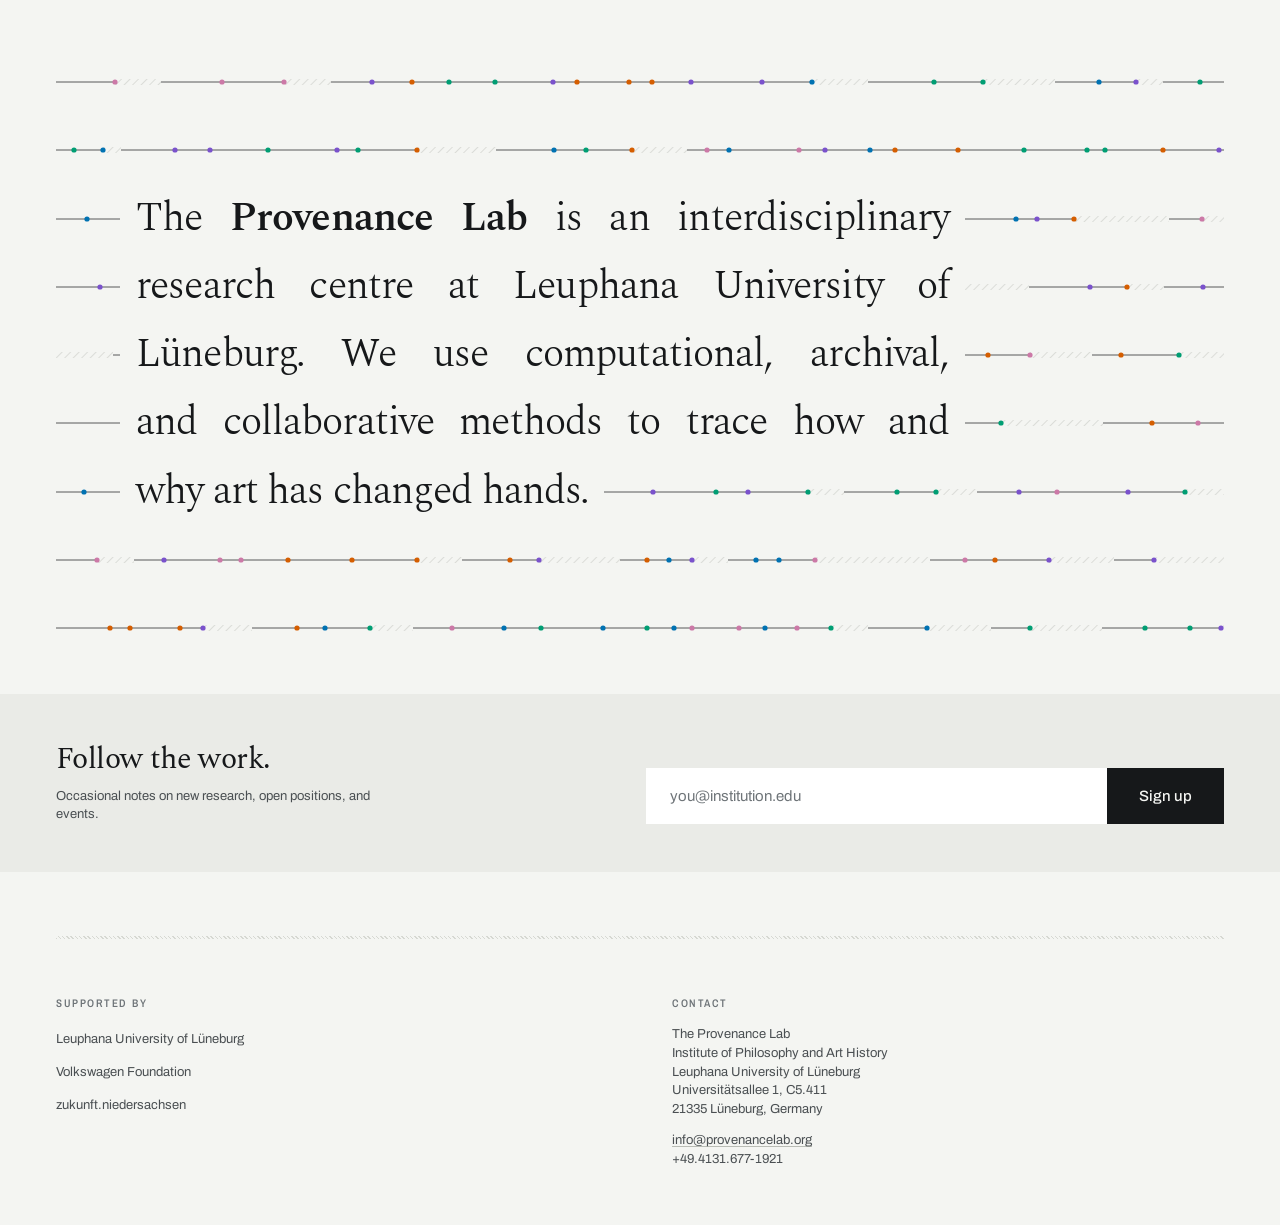
==== commit cf129cf6: "Deploy internal@5a515d130924" ====
--- a/index.html
+++ b/index.html
@@ -1 +1 @@
-<!DOCTYPE html><!--GdegXd8viqjY1haGjltUd--><html lang="en"><head><meta charSet="utf-8"/><link rel="preconnect" href="/" crossorigin=""/><meta name="viewport" content="width=device-width, initial-scale=1"/><link rel="stylesheet" href="/provenancelab-org/_next/static/chunks/e42bea5c8b662b78.css" data-precedence="next"/><link rel="preload" as="script" fetchPriority="low" href="/provenancelab-org/_next/static/chunks/fd5f064b2a3f9309.js"/><script src="/provenancelab-org/_next/static/chunks/1d30260628ce68c6.js" async=""></script><script src="/provenancelab-org/_next/static/chunks/8a8ef77865bda9e6.js" async=""></script><script src="/provenancelab-org/_next/static/chunks/turbopack-cef4989e5da5ca2d.js" async=""></script><script src="/provenancelab-org/_next/static/chunks/42879de7b8087bc9.js" async=""></script><script src="/provenancelab-org/_next/static/chunks/cd502c7e1cde0bac.js" async=""></script><meta name="theme-color" content="#f4f5f2"/><title>The Provenance Lab</title><meta name="description" content="An interdisciplinary research centre at Leuphana University of Lüneburg. We use computational, archival, and collaborative methods to trace how and why art has changed hands."/><link rel="canonical" href="https://provenancelab.org/"/><meta property="og:title" content="The Provenance Lab"/><meta property="og:description" content="An interdisciplinary research centre at Leuphana University of Lüneburg. We use computational, archival, and collaborative methods to trace how and why art has changed hands."/><meta property="og:site_name" content="The Provenance Lab"/><meta property="og:locale" content="en_GB"/><meta property="og:type" content="website"/><meta name="twitter:card" content="summary"/><meta name="twitter:title" content="The Provenance Lab"/><meta name="twitter:description" content="An interdisciplinary research centre at Leuphana University of Lüneburg. We use computational, archival, and collaborative methods to trace how and why art has changed hands."/><script src="/provenancelab-org/_next/static/chunks/a6dad97d9634a72d.js" noModule=""></script></head><body><div hidden=""><!--$--><!--/$--></div><a href="#main" class="sr-only focus:not-sr-only focus:absolute focus:z-50 focus:m-3 focus:bg-ink focus:px-3 focus:py-2 focus:text-[#f4f5f2]" style="font-family:var(--font-ui);font-size:0.8125rem">Skip to content</a><script type="application/ld+json">{"@context":"https://schema.org","@type":"ResearchOrganization","name":"The Provenance Lab","url":"https://provenancelab.org","parentOrganization":{"@type":"CollegeOrUniversity","name":"Leuphana University of Lüneburg"},"address":{"@type":"PostalAddress","streetAddress":"Universitätsallee 1, C5.411","postalCode":"21335","addressLocality":"Lüneburg","addressCountry":"DE"},"email":"info@provenancelab.org","telephone":"+49-4131-677-1921"}</script><main id="main"><section class="wrap pt-8 pb-6 md:pt-12 md:pb-8"><h1 class="statement-field" aria-label="The Provenance Lab is an interdisciplinary research centre at Leuphana University of Lüneburg. We use computational, archival, and collaborative methods to trace how and why art has changed hands."><span aria-hidden="true" class="sf-set sf-set--sm"><span class="flex items-center gap-3 md:gap-4" style="min-height:1.72em"><svg aria-hidden="true" width="100%" height="12" class="sf-chain-rule h-3 min-w-0 self-center overflow-hidden" style="flex:1 1 auto"><defs><pattern id="sf-hatch-4400" width="6" height="6" patternUnits="userSpaceOnUse" patternTransform="rotate(45)"><line x1="0" y1="0" x2="0" y2="6" stroke="var(--rule-strong)" stroke-width="1"></line></pattern></defs><line x1="0" y1="6" x2="69" y2="6" stroke="var(--ink)" stroke-width="1" opacity="0.7"></line><line x1="69" y1="6" x2="116" y2="6" stroke="var(--ink)" stroke-width="1" opacity="0.7"></line><line x1="116" y1="6" x2="183" y2="6" stroke="var(--ink)" stroke-width="1" opacity="0.7"></line><rect x="183" y="3" width="37" height="6" fill="url(#sf-hatch-4400)" opacity="0.85"></rect><line x1="220" y1="6" x2="287" y2="6" stroke="var(--ink)" stroke-width="1" opacity="0.7"></line><line x1="287" y1="6" x2="340" y2="6" stroke="var(--ink)" stroke-width="1" opacity="0.7"></line><rect x="340" y="3" width="28" height="6" fill="url(#sf-hatch-4400)" opacity="0.85"></rect><line x1="368" y1="6" x2="412" y2="6" stroke="var(--ink)" stroke-width="1" opacity="0.7"></line><line x1="412" y1="6" x2="453" y2="6" stroke="var(--ink)" stroke-width="1" opacity="0.7"></line><rect x="453" y="3" width="31" height="6" fill="url(#sf-hatch-4400)" opacity="0.85"></rect><line x1="484" y1="6" x2="542" y2="6" stroke="var(--ink)" stroke-width="1" opacity="0.7"></line><line x1="542" y1="6" x2="603" y2="6" stroke="var(--ink)" stroke-width="1" opacity="0.7"></line><line x1="603" y1="6" x2="648" y2="6" stroke="var(--ink)" stroke-width="1" opacity="0.7"></line><line x1="648" y1="6" x2="695" y2="6" stroke="var(--ink)" stroke-width="1" opacity="0.7"></line><rect x="695" y="3" width="31" height="6" fill="url(#sf-hatch-4400)" opacity="0.85"></rect><line x1="726" y1="6" x2="768" y2="6" stroke="var(--ink)" stroke-width="1" opacity="0.7"></line><rect x="768" y="3" width="39" height="6" fill="url(#sf-hatch-4400)" opacity="0.85"></rect><line x1="807" y1="6" x2="871" y2="6" stroke="var(--ink)" stroke-width="1" opacity="0.7"></line><line x1="871" y1="6" x2="916" y2="6" stroke="var(--ink)" stroke-width="1" opacity="0.7"></line><line x1="916" y1="6" x2="979" y2="6" stroke="var(--ink)" stroke-width="1" opacity="0.7"></line><rect x="979" y="3" width="53" height="6" fill="url(#sf-hatch-4400)" opacity="0.85"></rect><line x1="1032" y1="6" x2="1074" y2="6" stroke="var(--ink)" stroke-width="1" opacity="0.7"></line><rect x="1074" y="3" width="70" height="6" fill="url(#sf-hatch-4400)" opacity="0.85"></rect><line x1="1144" y1="6" x2="1174" y2="6" stroke="var(--ink)" stroke-width="1" opacity="0.7"></line><line x1="1174" y1="6" x2="1223" y2="6" stroke="var(--ink)" stroke-width="1" opacity="0.7"></line><line x1="1223" y1="6" x2="1269" y2="6" stroke="var(--ink)" stroke-width="1" opacity="0.7"></line><line x1="1269" y1="6" x2="1297" y2="6" stroke="var(--ink)" stroke-width="1" opacity="0.7"></line><line x1="1297" y1="6" x2="1318" y2="6" stroke="var(--ink)" stroke-width="1" opacity="0.7"></line><line x1="1318" y1="6" x2="1348" y2="6" stroke="var(--ink)" stroke-width="1" opacity="0.7"></line><rect x="1348" y="3" width="21" height="6" fill="url(#sf-hatch-4400)" opacity="0.85"></rect><line x1="1369" y1="6" x2="1400" y2="6" stroke="var(--ink)" stroke-width="1" opacity="0.7"></line><circle class="sf-chain-node" cx="69" cy="6" r="2.6" fill="var(--e-place)"></circle><circle class="sf-chain-node" cx="116" cy="6" r="2.6" fill="var(--e-place)"></circle><circle class="sf-chain-node" cx="183" cy="6" r="2.6" fill="var(--e-event)"></circle><circle class="sf-chain-node" cx="287" cy="6" r="2.6" fill="var(--e-event)"></circle><circle class="sf-chain-node" cx="340" cy="6" r="2.6" fill="var(--e-place)"></circle><circle class="sf-chain-node" cx="412" cy="6" r="2.6" fill="var(--e-event)"></circle><circle class="sf-chain-node" cx="453" cy="6" r="2.6" fill="var(--e-place)"></circle><circle class="sf-chain-node" cx="542" cy="6" r="2.6" fill="var(--e-institution)"></circle><circle class="sf-chain-node" cx="603" cy="6" r="2.6" fill="var(--e-event)"></circle><circle class="sf-chain-node" cx="648" cy="6" r="2.6" fill="var(--e-object)"></circle><circle class="sf-chain-node" cx="695" cy="6" r="2.6" fill="var(--e-person)"></circle><circle class="sf-chain-node" cx="768" cy="6" r="2.6" fill="var(--e-object)"></circle><circle class="sf-chain-node" cx="871" cy="6" r="2.6" fill="var(--e-event)"></circle><circle class="sf-chain-node" cx="916" cy="6" r="2.6" fill="var(--e-institution)"></circle><circle class="sf-chain-node" cx="979" cy="6" r="2.6" fill="var(--e-person)"></circle><circle class="sf-chain-node" cx="1074" cy="6" r="2.6" fill="var(--e-person)"></circle><circle class="sf-chain-node" cx="1174" cy="6" r="2.6" fill="var(--e-object)"></circle><circle class="sf-chain-node" cx="1223" cy="6" r="2.6" fill="var(--e-event)"></circle><circle class="sf-chain-node" cx="1269" cy="6" r="2.6" fill="var(--e-place)"></circle><circle class="sf-chain-node" cx="1297" cy="6" r="2.6" fill="var(--e-object)"></circle><circle class="sf-chain-node" cx="1318" cy="6" r="2.6" fill="var(--e-person)"></circle><circle class="sf-chain-node" cx="1348" cy="6" r="2.6" fill="var(--e-person)"></circle></svg></span><span class="flex items-center gap-3 md:gap-4" style="min-height:1.72em"><svg aria-hidden="true" width="100%" height="12" class="sf-chain-rule h-3 min-w-0 self-center overflow-hidden" style="flex:1 1 auto"><defs><pattern id="sf-hatch-5013" width="6" height="6" patternUnits="userSpaceOnUse" patternTransform="rotate(45)"><line x1="0" y1="0" x2="0" y2="6" stroke="var(--rule-strong)" stroke-width="1"></line></pattern></defs><line x1="0" y1="6" x2="28" y2="6" stroke="var(--ink)" stroke-width="1" opacity="0.7"></line><line x1="28" y1="6" x2="58" y2="6" stroke="var(--ink)" stroke-width="1" opacity="0.7"></line><line x1="58" y1="6" x2="83" y2="6" stroke="var(--ink)" stroke-width="1" opacity="0.7"></line><line x1="83" y1="6" x2="132" y2="6" stroke="var(--ink)" stroke-width="1" opacity="0.7"></line><line x1="132" y1="6" x2="183" y2="6" stroke="var(--ink)" stroke-width="1" opacity="0.7"></line><line x1="183" y1="6" x2="204" y2="6" stroke="var(--ink)" stroke-width="1" opacity="0.7"></line><rect x="204" y="3" width="28" height="6" fill="url(#sf-hatch-5013)" opacity="0.85"></rect><rect x="232" y="3" width="69" height="6" fill="url(#sf-hatch-5013)" opacity="0.85"></rect><line x1="301" y1="6" x2="334" y2="6" stroke="var(--ink)" stroke-width="1" opacity="0.7"></line><line x1="334" y1="6" x2="355" y2="6" stroke="var(--ink)" stroke-width="1" opacity="0.7"></line><line x1="355" y1="6" x2="386" y2="6" stroke="var(--ink)" stroke-width="1" opacity="0.7"></line><line x1="386" y1="6" x2="439" y2="6" stroke="var(--ink)" stroke-width="1" opacity="0.7"></line><line x1="439" y1="6" x2="458" y2="6" stroke="var(--ink)" stroke-width="1" opacity="0.7"></line><line x1="458" y1="6" x2="523" y2="6" stroke="var(--ink)" stroke-width="1" opacity="0.7"></line><line x1="523" y1="6" x2="555" y2="6" stroke="var(--ink)" stroke-width="1" opacity="0.7"></line><line x1="555" y1="6" x2="621" y2="6" stroke="var(--ink)" stroke-width="1" opacity="0.7"></line><line x1="621" y1="6" x2="650" y2="6" stroke="var(--ink)" stroke-width="1" opacity="0.7"></line><rect x="650" y="3" width="48" height="6" fill="url(#sf-hatch-5013)" opacity="0.85"></rect><line x1="698" y1="6" x2="741" y2="6" stroke="var(--ink)" stroke-width="1" opacity="0.7"></line><line x1="741" y1="6" x2="762" y2="6" stroke="var(--ink)" stroke-width="1" opacity="0.7"></line><line x1="762" y1="6" x2="807" y2="6" stroke="var(--ink)" stroke-width="1" opacity="0.7"></line><line x1="807" y1="6" x2="856" y2="6" stroke="var(--ink)" stroke-width="1" opacity="0.7"></line><line x1="856" y1="6" x2="884" y2="6" stroke="var(--ink)" stroke-width="1" opacity="0.7"></line><line x1="884" y1="6" x2="914" y2="6" stroke="var(--ink)" stroke-width="1" opacity="0.7"></line><rect x="914" y="3" width="64" height="6" fill="url(#sf-hatch-5013)" opacity="0.85"></rect><line x1="978" y1="6" x2="1046" y2="6" stroke="var(--ink)" stroke-width="1" opacity="0.7"></line><line x1="1046" y1="6" x2="1095" y2="6" stroke="var(--ink)" stroke-width="1" opacity="0.7"></line><line x1="1095" y1="6" x2="1138" y2="6" stroke="var(--ink)" stroke-width="1" opacity="0.7"></line><line x1="1138" y1="6" x2="1168" y2="6" stroke="var(--ink)" stroke-width="1" opacity="0.7"></line><line x1="1168" y1="6" x2="1207" y2="6" stroke="var(--ink)" stroke-width="1" opacity="0.7"></line><line x1="1207" y1="6" x2="1252" y2="6" stroke="var(--ink)" stroke-width="1" opacity="0.7"></line><line x1="1252" y1="6" x2="1275" y2="6" stroke="var(--ink)" stroke-width="1" opacity="0.7"></line><line x1="1275" y1="6" x2="1344" y2="6" stroke="var(--ink)" stroke-width="1" opacity="0.7"></line><line x1="1344" y1="6" x2="1398" y2="6" stroke="var(--ink)" stroke-width="1" opacity="0.7"></line><line x1="1398" y1="6" x2="1400" y2="6" stroke="var(--ink)" stroke-width="1" opacity="0.7"></line><circle class="sf-chain-node" cx="28" cy="6" r="2.6" fill="var(--e-institution)"></circle><circle class="sf-chain-node" cx="58" cy="6" r="2.6" fill="var(--e-event)"></circle><circle class="sf-chain-node" cx="83" cy="6" r="2.6" fill="var(--e-object)"></circle><circle class="sf-chain-node" cx="132" cy="6" r="2.6" fill="var(--e-object)"></circle><circle class="sf-chain-node" cx="183" cy="6" r="2.6" fill="var(--e-object)"></circle><circle class="sf-chain-node" cx="204" cy="6" r="2.6" fill="var(--e-place)"></circle><circle class="sf-chain-node" cx="334" cy="6" r="2.6" fill="var(--e-place)"></circle><circle class="sf-chain-node" cx="355" cy="6" r="2.6" fill="var(--e-event)"></circle><circle class="sf-chain-node" cx="386" cy="6" r="2.6" fill="var(--e-person)"></circle><circle class="sf-chain-node" cx="439" cy="6" r="2.6" fill="var(--e-institution)"></circle><circle class="sf-chain-node" cx="458" cy="6" r="2.6" fill="var(--e-object)"></circle><circle class="sf-chain-node" cx="523" cy="6" r="2.6" fill="var(--e-person)"></circle><circle class="sf-chain-node" cx="555" cy="6" r="2.6" fill="var(--e-object)"></circle><circle class="sf-chain-node" cx="621" cy="6" r="2.6" fill="var(--e-object)"></circle><circle class="sf-chain-node" cx="650" cy="6" r="2.6" fill="var(--e-place)"></circle><circle class="sf-chain-node" cx="741" cy="6" r="2.6" fill="var(--e-object)"></circle><circle class="sf-chain-node" cx="762" cy="6" r="2.6" fill="var(--e-event)"></circle><circle class="sf-chain-node" cx="807" cy="6" r="2.6" fill="var(--e-object)"></circle><circle class="sf-chain-node" cx="856" cy="6" r="2.6" fill="var(--e-event)"></circle><circle class="sf-chain-node" cx="884" cy="6" r="2.6" fill="var(--e-person)"></circle><circle class="sf-chain-node" cx="914" cy="6" r="2.6" fill="var(--e-object)"></circle><circle class="sf-chain-node" cx="1046" cy="6" r="2.6" fill="var(--e-place)"></circle><circle class="sf-chain-node" cx="1095" cy="6" r="2.6" fill="var(--e-institution)"></circle><circle class="sf-chain-node" cx="1138" cy="6" r="2.6" fill="var(--e-place)"></circle><circle class="sf-chain-node" cx="1168" cy="6" r="2.6" fill="var(--e-person)"></circle><circle class="sf-chain-node" cx="1207" cy="6" r="2.6" fill="var(--e-event)"></circle><circle class="sf-chain-node" cx="1252" cy="6" r="2.6" fill="var(--e-place)"></circle><circle class="sf-chain-node" cx="1275" cy="6" r="2.6" fill="var(--e-object)"></circle><circle class="sf-chain-node" cx="1344" cy="6" r="2.6" fill="var(--e-institution)"></circle><circle class="sf-chain-node" cx="1398" cy="6" r="2.6" fill="var(--e-event)"></circle></svg></span><span class="flex items-center gap-3 md:gap-4" style="min-height:1.72em"><svg aria-hidden="true" width="100%" height="12" class="sf-chain-rule h-3 min-w-0 self-center overflow-hidden" style="flex:0 1 var(--sf-stub)"><defs><pattern id="sf-hatch-5626" width="6" height="6" patternUnits="userSpaceOnUse" patternTransform="rotate(45)"><line x1="0" y1="0" x2="0" y2="6" stroke="var(--rule-strong)" stroke-width="1"></line></pattern></defs><line x1="0" y1="6" x2="40" y2="6" stroke="var(--ink)" stroke-width="1" opacity="0.7"></line><line x1="40" y1="6" x2="108" y2="6" stroke="var(--ink)" stroke-width="1" opacity="0.7"></line><line x1="108" y1="6" x2="145" y2="6" stroke="var(--ink)" stroke-width="1" opacity="0.7"></line><line x1="145" y1="6" x2="205" y2="6" stroke="var(--ink)" stroke-width="1" opacity="0.7"></line><line x1="205" y1="6" x2="246" y2="6" stroke="var(--ink)" stroke-width="1" opacity="0.7"></line><line x1="246" y1="6" x2="305" y2="6" stroke="var(--ink)" stroke-width="1" opacity="0.7"></line><line x1="305" y1="6" x2="335" y2="6" stroke="var(--ink)" stroke-width="1" opacity="0.7"></line><rect x="335" y="3" width="19" height="6" fill="url(#sf-hatch-5626)" opacity="0.85"></rect><line x1="354" y1="6" x2="409" y2="6" stroke="var(--ink)" stroke-width="1" opacity="0.7"></line><rect x="409" y="3" width="61" height="6" fill="url(#sf-hatch-5626)" opacity="0.85"></rect><rect x="470" y="3" width="55" height="6" fill="url(#sf-hatch-5626)" opacity="0.85"></rect><line x1="525" y1="6" x2="554" y2="6" stroke="var(--ink)" stroke-width="1" opacity="0.7"></line><line x1="554" y1="6" x2="623" y2="6" stroke="var(--ink)" stroke-width="1" opacity="0.7"></line><line x1="623" y1="6" x2="679" y2="6" stroke="var(--ink)" stroke-width="1" opacity="0.7"></line><line x1="679" y1="6" x2="744" y2="6" stroke="var(--ink)" stroke-width="1" opacity="0.7"></line><rect x="744" y="3" width="62" height="6" fill="url(#sf-hatch-5626)" opacity="0.85"></rect><rect x="806" y="3" width="61" height="6" fill="url(#sf-hatch-5626)" opacity="0.85"></rect><line x1="867" y1="6" x2="915" y2="6" stroke="var(--ink)" stroke-width="1" opacity="0.7"></line><rect x="915" y="3" width="51" height="6" fill="url(#sf-hatch-5626)" opacity="0.85"></rect><line x1="966" y1="6" x2="1013" y2="6" stroke="var(--ink)" stroke-width="1" opacity="0.7"></line><line x1="1013" y1="6" x2="1031" y2="6" stroke="var(--ink)" stroke-width="1" opacity="0.7"></line><line x1="1031" y1="6" x2="1079" y2="6" stroke="var(--ink)" stroke-width="1" opacity="0.7"></line><rect x="1079" y="3" width="28" height="6" fill="url(#sf-hatch-5626)" opacity="0.85"></rect><line x1="1107" y1="6" x2="1162" y2="6" stroke="var(--ink)" stroke-width="1" opacity="0.7"></line><line x1="1162" y1="6" x2="1211" y2="6" stroke="var(--ink)" stroke-width="1" opacity="0.7"></line><rect x="1211" y="3" width="61" height="6" fill="url(#sf-hatch-5626)" opacity="0.85"></rect><line x1="1272" y1="6" x2="1329" y2="6" stroke="var(--ink)" stroke-width="1" opacity="0.7"></line><rect x="1329" y="3" width="40" height="6" fill="url(#sf-hatch-5626)" opacity="0.85"></rect><line x1="1369" y1="6" x2="1400" y2="6" stroke="var(--ink)" stroke-width="1" opacity="0.7"></line><circle class="sf-chain-node" cx="40" cy="6" r="2.6" fill="var(--e-event)"></circle><circle class="sf-chain-node" cx="108" cy="6" r="2.6" fill="var(--e-institution)"></circle><circle class="sf-chain-node" cx="145" cy="6" r="2.6" fill="var(--e-place)"></circle><circle class="sf-chain-node" cx="205" cy="6" r="2.6" fill="var(--e-place)"></circle><circle class="sf-chain-node" cx="246" cy="6" r="2.6" fill="var(--e-place)"></circle><circle class="sf-chain-node" cx="305" cy="6" r="2.6" fill="var(--e-event)"></circle><circle class="sf-chain-node" cx="335" cy="6" r="2.6" fill="var(--e-place)"></circle><circle class="sf-chain-node" cx="409" cy="6" r="2.6" fill="var(--e-event)"></circle><circle class="sf-chain-node" cx="554" cy="6" r="2.6" fill="var(--e-event)"></circle><circle class="sf-chain-node" cx="623" cy="6" r="2.6" fill="var(--e-person)"></circle><circle class="sf-chain-node" cx="679" cy="6" r="2.6" fill="var(--e-object)"></circle><circle class="sf-chain-node" cx="744" cy="6" r="2.6" fill="var(--e-person)"></circle><circle class="sf-chain-node" cx="915" cy="6" r="2.6" fill="var(--e-person)"></circle><circle class="sf-chain-node" cx="1013" cy="6" r="2.6" fill="var(--e-event)"></circle><circle class="sf-chain-node" cx="1031" cy="6" r="2.6" fill="var(--e-place)"></circle><circle class="sf-chain-node" cx="1079" cy="6" r="2.6" fill="var(--e-person)"></circle><circle class="sf-chain-node" cx="1162" cy="6" r="2.6" fill="var(--e-object)"></circle><circle class="sf-chain-node" cx="1211" cy="6" r="2.6" fill="var(--e-event)"></circle><circle class="sf-chain-node" cx="1329" cy="6" r="2.6" fill="var(--e-place)"></circle></svg><span class="shrink-0 whitespace-nowrap">The <strong style="font-weight:600">Provenance Lab</strong></span><svg aria-hidden="true" width="100%" height="12" class="sf-chain-rule h-3 min-w-0 self-center overflow-hidden" style="flex:1 1 0%"><defs><pattern id="sf-hatch-6603" width="6" height="6" patternUnits="userSpaceOnUse" patternTransform="rotate(45)"><line x1="0" y1="0" x2="0" y2="6" stroke="var(--rule-strong)" stroke-width="1"></line></pattern></defs><rect x="0" y="3" width="61" height="6" fill="url(#sf-hatch-6603)" opacity="0.85"></rect><rect x="61" y="3" width="69" height="6" fill="url(#sf-hatch-6603)" opacity="0.85"></rect><line x1="130" y1="6" x2="151" y2="6" stroke="var(--ink)" stroke-width="1" opacity="0.7"></line><line x1="151" y1="6" x2="223" y2="6" stroke="var(--ink)" stroke-width="1" opacity="0.7"></line><line x1="223" y1="6" x2="281" y2="6" stroke="var(--ink)" stroke-width="1" opacity="0.7"></line><line x1="281" y1="6" x2="339" y2="6" stroke="var(--ink)" stroke-width="1" opacity="0.7"></line><line x1="339" y1="6" x2="410" y2="6" stroke="var(--ink)" stroke-width="1" opacity="0.7"></line><line x1="410" y1="6" x2="431" y2="6" stroke="var(--ink)" stroke-width="1" opacity="0.7"></line><line x1="431" y1="6" x2="500" y2="6" stroke="var(--ink)" stroke-width="1" opacity="0.7"></line><line x1="500" y1="6" x2="547" y2="6" stroke="var(--ink)" stroke-width="1" opacity="0.7"></line><rect x="547" y="3" width="67" height="6" fill="url(#sf-hatch-6603)" opacity="0.85"></rect><line x1="614" y1="6" x2="648" y2="6" stroke="var(--ink)" stroke-width="1" opacity="0.7"></line><line x1="648" y1="6" x2="687" y2="6" stroke="var(--ink)" stroke-width="1" opacity="0.7"></line><line x1="687" y1="6" x2="736" y2="6" stroke="var(--ink)" stroke-width="1" opacity="0.7"></line><line x1="736" y1="6" x2="755" y2="6" stroke="var(--ink)" stroke-width="1" opacity="0.7"></line><line x1="755" y1="6" x2="802" y2="6" stroke="var(--ink)" stroke-width="1" opacity="0.7"></line><line x1="802" y1="6" x2="835" y2="6" stroke="var(--ink)" stroke-width="1" opacity="0.7"></line><line x1="835" y1="6" x2="859" y2="6" stroke="var(--ink)" stroke-width="1" opacity="0.7"></line><line x1="859" y1="6" x2="909" y2="6" stroke="var(--ink)" stroke-width="1" opacity="0.7"></line><line x1="909" y1="6" x2="955" y2="6" stroke="var(--ink)" stroke-width="1" opacity="0.7"></line><line x1="955" y1="6" x2="979" y2="6" stroke="var(--ink)" stroke-width="1" opacity="0.7"></line><line x1="979" y1="6" x2="1014" y2="6" stroke="var(--ink)" stroke-width="1" opacity="0.7"></line><line x1="1014" y1="6" x2="1041" y2="6" stroke="var(--ink)" stroke-width="1" opacity="0.7"></line><rect x="1041" y="3" width="54" height="6" fill="url(#sf-hatch-6603)" opacity="0.85"></rect><line x1="1095" y1="6" x2="1140" y2="6" stroke="var(--ink)" stroke-width="1" opacity="0.7"></line><line x1="1140" y1="6" x2="1205" y2="6" stroke="var(--ink)" stroke-width="1" opacity="0.7"></line><line x1="1205" y1="6" x2="1231" y2="6" stroke="var(--ink)" stroke-width="1" opacity="0.7"></line><line x1="1231" y1="6" x2="1262" y2="6" stroke="var(--ink)" stroke-width="1" opacity="0.7"></line><rect x="1262" y="3" width="68" height="6" fill="url(#sf-hatch-6603)" opacity="0.85"></rect><line x1="1330" y1="6" x2="1355" y2="6" stroke="var(--ink)" stroke-width="1" opacity="0.7"></line><line x1="1355" y1="6" x2="1398" y2="6" stroke="var(--ink)" stroke-width="1" opacity="0.7"></line><line x1="1398" y1="6" x2="1400" y2="6" stroke="var(--ink)" stroke-width="1" opacity="0.7"></line><circle class="sf-chain-node" cx="151" cy="6" r="2.6" fill="var(--e-place)"></circle><circle class="sf-chain-node" cx="223" cy="6" r="2.6" fill="var(--e-event)"></circle><circle class="sf-chain-node" cx="281" cy="6" r="2.6" fill="var(--e-event)"></circle><circle class="sf-chain-node" cx="339" cy="6" r="2.6" fill="var(--e-person)"></circle><circle class="sf-chain-node" cx="410" cy="6" r="2.6" fill="var(--e-event)"></circle><circle class="sf-chain-node" cx="431" cy="6" r="2.6" fill="var(--e-event)"></circle><circle class="sf-chain-node" cx="500" cy="6" r="2.6" fill="var(--e-person)"></circle><circle class="sf-chain-node" cx="547" cy="6" r="2.6" fill="var(--e-object)"></circle><circle class="sf-chain-node" cx="648" cy="6" r="2.6" fill="var(--e-person)"></circle><circle class="sf-chain-node" cx="687" cy="6" r="2.6" fill="var(--e-place)"></circle><circle class="sf-chain-node" cx="736" cy="6" r="2.6" fill="var(--e-place)"></circle><circle class="sf-chain-node" cx="755" cy="6" r="2.6" fill="var(--e-institution)"></circle><circle class="sf-chain-node" cx="802" cy="6" r="2.6" fill="var(--e-event)"></circle><circle class="sf-chain-node" cx="835" cy="6" r="2.6" fill="var(--e-place)"></circle><circle class="sf-chain-node" cx="859" cy="6" r="2.6" fill="var(--e-person)"></circle><circle class="sf-chain-node" cx="909" cy="6" r="2.6" fill="var(--e-object)"></circle><circle class="sf-chain-node" cx="955" cy="6" r="2.6" fill="var(--e-place)"></circle><circle class="sf-chain-node" cx="979" cy="6" r="2.6" fill="var(--e-place)"></circle><circle class="sf-chain-node" cx="1014" cy="6" r="2.6" fill="var(--e-institution)"></circle><circle class="sf-chain-node" cx="1041" cy="6" r="2.6" fill="var(--e-object)"></circle><circle class="sf-chain-node" cx="1140" cy="6" r="2.6" fill="var(--e-event)"></circle><circle class="sf-chain-node" cx="1205" cy="6" r="2.6" fill="var(--e-place)"></circle><circle class="sf-chain-node" cx="1231" cy="6" r="2.6" fill="var(--e-event)"></circle><circle class="sf-chain-node" cx="1262" cy="6" r="2.6" fill="var(--e-person)"></circle><circle class="sf-chain-node" cx="1355" cy="6" r="2.6" fill="var(--e-object)"></circle><circle class="sf-chain-node" cx="1398" cy="6" r="2.6" fill="var(--e-event)"></circle></svg></span><span class="flex items-center gap-3 md:gap-4" style="min-height:1.72em"><svg aria-hidden="true" width="100%" height="12" class="sf-chain-rule h-3 min-w-0 self-center overflow-hidden" style="flex:0 1 var(--sf-stub)"><defs><pattern id="sf-hatch-6239" width="6" height="6" patternUnits="userSpaceOnUse" patternTransform="rotate(45)"><line x1="0" y1="0" x2="0" y2="6" stroke="var(--rule-strong)" stroke-width="1"></line></pattern></defs><rect x="0" y="3" width="53" height="6" fill="url(#sf-hatch-6239)" opacity="0.85"></rect><line x1="53" y1="6" x2="110" y2="6" stroke="var(--ink)" stroke-width="1" opacity="0.7"></line><line x1="110" y1="6" x2="160" y2="6" stroke="var(--ink)" stroke-width="1" opacity="0.7"></line><rect x="160" y="3" width="39" height="6" fill="url(#sf-hatch-6239)" opacity="0.85"></rect><line x1="199" y1="6" x2="249" y2="6" stroke="var(--ink)" stroke-width="1" opacity="0.7"></line><line x1="249" y1="6" x2="282" y2="6" stroke="var(--ink)" stroke-width="1" opacity="0.7"></line><rect x="282" y="3" width="31" height="6" fill="url(#sf-hatch-6239)" opacity="0.85"></rect><line x1="313" y1="6" x2="345" y2="6" stroke="var(--ink)" stroke-width="1" opacity="0.7"></line><line x1="345" y1="6" x2="365" y2="6" stroke="var(--ink)" stroke-width="1" opacity="0.7"></line><line x1="365" y1="6" x2="408" y2="6" stroke="var(--ink)" stroke-width="1" opacity="0.7"></line><rect x="408" y="3" width="39" height="6" fill="url(#sf-hatch-6239)" opacity="0.85"></rect><line x1="447" y1="6" x2="494" y2="6" stroke="var(--ink)" stroke-width="1" opacity="0.7"></line><line x1="494" y1="6" x2="538" y2="6" stroke="var(--ink)" stroke-width="1" opacity="0.7"></line><line x1="538" y1="6" x2="591" y2="6" stroke="var(--ink)" stroke-width="1" opacity="0.7"></line><line x1="591" y1="6" x2="630" y2="6" stroke="var(--ink)" stroke-width="1" opacity="0.7"></line><line x1="630" y1="6" x2="674" y2="6" stroke="var(--ink)" stroke-width="1" opacity="0.7"></line><line x1="674" y1="6" x2="693" y2="6" stroke="var(--ink)" stroke-width="1" opacity="0.7"></line><line x1="693" y1="6" x2="735" y2="6" stroke="var(--ink)" stroke-width="1" opacity="0.7"></line><line x1="735" y1="6" x2="754" y2="6" stroke="var(--ink)" stroke-width="1" opacity="0.7"></line><line x1="754" y1="6" x2="777" y2="6" stroke="var(--ink)" stroke-width="1" opacity="0.7"></line><line x1="777" y1="6" x2="802" y2="6" stroke="var(--ink)" stroke-width="1" opacity="0.7"></line><line x1="802" y1="6" x2="851" y2="6" stroke="var(--ink)" stroke-width="1" opacity="0.7"></line><line x1="851" y1="6" x2="891" y2="6" stroke="var(--ink)" stroke-width="1" opacity="0.7"></line><rect x="891" y="3" width="23" height="6" fill="url(#sf-hatch-6239)" opacity="0.85"></rect><line x1="914" y1="6" x2="962" y2="6" stroke="var(--ink)" stroke-width="1" opacity="0.7"></line><line x1="962" y1="6" x2="997" y2="6" stroke="var(--ink)" stroke-width="1" opacity="0.7"></line><line x1="997" y1="6" x2="1029" y2="6" stroke="var(--ink)" stroke-width="1" opacity="0.7"></line><line x1="1029" y1="6" x2="1080" y2="6" stroke="var(--ink)" stroke-width="1" opacity="0.7"></line><line x1="1080" y1="6" x2="1136" y2="6" stroke="var(--ink)" stroke-width="1" opacity="0.7"></line><line x1="1136" y1="6" x2="1172" y2="6" stroke="var(--ink)" stroke-width="1" opacity="0.7"></line><line x1="1172" y1="6" x2="1237" y2="6" stroke="var(--ink)" stroke-width="1" opacity="0.7"></line><line x1="1237" y1="6" x2="1274" y2="6" stroke="var(--ink)" stroke-width="1" opacity="0.7"></line><line x1="1274" y1="6" x2="1329" y2="6" stroke="var(--ink)" stroke-width="1" opacity="0.7"></line><rect x="1329" y="3" width="56" height="6" fill="url(#sf-hatch-6239)" opacity="0.85"></rect><line x1="1385" y1="6" x2="1400" y2="6" stroke="var(--ink)" stroke-width="1" opacity="0.7"></line><circle class="sf-chain-node" cx="110" cy="6" r="2.6" fill="var(--e-place)"></circle><circle class="sf-chain-node" cx="160" cy="6" r="2.6" fill="var(--e-place)"></circle><circle class="sf-chain-node" cx="249" cy="6" r="2.6" fill="var(--e-institution)"></circle><circle class="sf-chain-node" cx="282" cy="6" r="2.6" fill="var(--e-place)"></circle><circle class="sf-chain-node" cx="345" cy="6" r="2.6" fill="var(--e-institution)"></circle><circle class="sf-chain-node" cx="365" cy="6" r="2.6" fill="var(--e-object)"></circle><circle class="sf-chain-node" cx="408" cy="6" r="2.6" fill="var(--e-person)"></circle><circle class="sf-chain-node" cx="494" cy="6" r="2.6" fill="var(--e-event)"></circle><circle class="sf-chain-node" cx="538" cy="6" r="2.6" fill="var(--e-institution)"></circle><circle class="sf-chain-node" cx="591" cy="6" r="2.6" fill="var(--e-object)"></circle><circle class="sf-chain-node" cx="630" cy="6" r="2.6" fill="var(--e-institution)"></circle><circle class="sf-chain-node" cx="674" cy="6" r="2.6" fill="var(--e-institution)"></circle><circle class="sf-chain-node" cx="693" cy="6" r="2.6" fill="var(--e-event)"></circle><circle class="sf-chain-node" cx="735" cy="6" r="2.6" fill="var(--e-object)"></circle><circle class="sf-chain-node" cx="754" cy="6" r="2.6" fill="var(--e-place)"></circle><circle class="sf-chain-node" cx="777" cy="6" r="2.6" fill="var(--e-object)"></circle><circle class="sf-chain-node" cx="802" cy="6" r="2.6" fill="var(--e-person)"></circle><circle class="sf-chain-node" cx="851" cy="6" r="2.6" fill="var(--e-place)"></circle><circle class="sf-chain-node" cx="891" cy="6" r="2.6" fill="var(--e-object)"></circle><circle class="sf-chain-node" cx="962" cy="6" r="2.6" fill="var(--e-institution)"></circle><circle class="sf-chain-node" cx="997" cy="6" r="2.6" fill="var(--e-place)"></circle><circle class="sf-chain-node" cx="1029" cy="6" r="2.6" fill="var(--e-object)"></circle><circle class="sf-chain-node" cx="1080" cy="6" r="2.6" fill="var(--e-institution)"></circle><circle class="sf-chain-node" cx="1136" cy="6" r="2.6" fill="var(--e-institution)"></circle><circle class="sf-chain-node" cx="1172" cy="6" r="2.6" fill="var(--e-object)"></circle><circle class="sf-chain-node" cx="1237" cy="6" r="2.6" fill="var(--e-object)"></circle><circle class="sf-chain-node" cx="1274" cy="6" r="2.6" fill="var(--e-object)"></circle><circle class="sf-chain-node" cx="1329" cy="6" r="2.6" fill="var(--e-place)"></circle></svg><span class="shrink-0 whitespace-nowrap">is an interdisciplinary</span><svg aria-hidden="true" width="100%" height="12" class="sf-chain-rule h-3 min-w-0 self-center overflow-hidden" style="flex:1 1 0%"><defs><pattern id="sf-hatch-7216" width="6" height="6" patternUnits="userSpaceOnUse" patternTransform="rotate(45)"><line x1="0" y1="0" x2="0" y2="6" stroke="var(--rule-strong)" stroke-width="1"></line></pattern></defs><line x1="0" y1="6" x2="20" y2="6" stroke="var(--ink)" stroke-width="1" opacity="0.7"></line><line x1="20" y1="6" x2="80" y2="6" stroke="var(--ink)" stroke-width="1" opacity="0.7"></line><line x1="80" y1="6" x2="136" y2="6" stroke="var(--ink)" stroke-width="1" opacity="0.7"></line><line x1="136" y1="6" x2="161" y2="6" stroke="var(--ink)" stroke-width="1" opacity="0.7"></line><rect x="161" y="3" width="53" height="6" fill="url(#sf-hatch-7216)" opacity="0.85"></rect><line x1="214" y1="6" x2="265" y2="6" stroke="var(--ink)" stroke-width="1" opacity="0.7"></line><line x1="265" y1="6" x2="337" y2="6" stroke="var(--ink)" stroke-width="1" opacity="0.7"></line><line x1="337" y1="6" x2="377" y2="6" stroke="var(--ink)" stroke-width="1" opacity="0.7"></line><rect x="377" y="3" width="56" height="6" fill="url(#sf-hatch-7216)" opacity="0.85"></rect><line x1="433" y1="6" x2="471" y2="6" stroke="var(--ink)" stroke-width="1" opacity="0.7"></line><line x1="471" y1="6" x2="508" y2="6" stroke="var(--ink)" stroke-width="1" opacity="0.7"></line><line x1="508" y1="6" x2="547" y2="6" stroke="var(--ink)" stroke-width="1" opacity="0.7"></line><rect x="547" y="3" width="42" height="6" fill="url(#sf-hatch-7216)" opacity="0.85"></rect><line x1="589" y1="6" x2="642" y2="6" stroke="var(--ink)" stroke-width="1" opacity="0.7"></line><line x1="642" y1="6" x2="705" y2="6" stroke="var(--ink)" stroke-width="1" opacity="0.7"></line><rect x="705" y="3" width="48" height="6" fill="url(#sf-hatch-7216)" opacity="0.85"></rect><line x1="753" y1="6" x2="774" y2="6" stroke="var(--ink)" stroke-width="1" opacity="0.7"></line><line x1="774" y1="6" x2="809" y2="6" stroke="var(--ink)" stroke-width="1" opacity="0.7"></line><line x1="809" y1="6" x2="877" y2="6" stroke="var(--ink)" stroke-width="1" opacity="0.7"></line><line x1="877" y1="6" x2="935" y2="6" stroke="var(--ink)" stroke-width="1" opacity="0.7"></line><rect x="935" y="3" width="23" height="6" fill="url(#sf-hatch-7216)" opacity="0.85"></rect><line x1="958" y1="6" x2="1007" y2="6" stroke="var(--ink)" stroke-width="1" opacity="0.7"></line><line x1="1007" y1="6" x2="1046" y2="6" stroke="var(--ink)" stroke-width="1" opacity="0.7"></line><rect x="1046" y="3" width="61" height="6" fill="url(#sf-hatch-7216)" opacity="0.85"></rect><line x1="1107" y1="6" x2="1132" y2="6" stroke="var(--ink)" stroke-width="1" opacity="0.7"></line><line x1="1132" y1="6" x2="1184" y2="6" stroke="var(--ink)" stroke-width="1" opacity="0.7"></line><line x1="1184" y1="6" x2="1243" y2="6" stroke="var(--ink)" stroke-width="1" opacity="0.7"></line><rect x="1243" y="3" width="61" height="6" fill="url(#sf-hatch-7216)" opacity="0.85"></rect><rect x="1304" y="3" width="45" height="6" fill="url(#sf-hatch-7216)" opacity="0.85"></rect><rect x="1349" y="3" width="51" height="6" fill="url(#sf-hatch-7216)" opacity="0.85"></rect><circle class="sf-chain-node" cx="20" cy="6" r="2.6" fill="var(--e-object)"></circle><circle class="sf-chain-node" cx="80" cy="6" r="2.6" fill="var(--e-person)"></circle><circle class="sf-chain-node" cx="136" cy="6" r="2.6" fill="var(--e-institution)"></circle><circle class="sf-chain-node" cx="161" cy="6" r="2.6" fill="var(--e-institution)"></circle><circle class="sf-chain-node" cx="265" cy="6" r="2.6" fill="var(--e-event)"></circle><circle class="sf-chain-node" cx="337" cy="6" r="2.6" fill="var(--e-object)"></circle><circle class="sf-chain-node" cx="377" cy="6" r="2.6" fill="var(--e-object)"></circle><circle class="sf-chain-node" cx="471" cy="6" r="2.6" fill="var(--e-event)"></circle><circle class="sf-chain-node" cx="508" cy="6" r="2.6" fill="var(--e-place)"></circle><circle class="sf-chain-node" cx="547" cy="6" r="2.6" fill="var(--e-person)"></circle><circle class="sf-chain-node" cx="642" cy="6" r="2.6" fill="var(--e-person)"></circle><circle class="sf-chain-node" cx="705" cy="6" r="2.6" fill="var(--e-object)"></circle><circle class="sf-chain-node" cx="774" cy="6" r="2.6" fill="var(--e-object)"></circle><circle class="sf-chain-node" cx="809" cy="6" r="2.6" fill="var(--e-object)"></circle><circle class="sf-chain-node" cx="877" cy="6" r="2.6" fill="var(--e-event)"></circle><circle class="sf-chain-node" cx="935" cy="6" r="2.6" fill="var(--e-place)"></circle><circle class="sf-chain-node" cx="1007" cy="6" r="2.6" fill="var(--e-event)"></circle><circle class="sf-chain-node" cx="1046" cy="6" r="2.6" fill="var(--e-institution)"></circle><circle class="sf-chain-node" cx="1132" cy="6" r="2.6" fill="var(--e-object)"></circle><circle class="sf-chain-node" cx="1184" cy="6" r="2.6" fill="var(--e-object)"></circle><circle class="sf-chain-node" cx="1243" cy="6" r="2.6" fill="var(--e-object)"></circle></svg></span><span class="flex items-center gap-3 md:gap-4" style="min-height:1.72em"><svg aria-hidden="true" width="100%" height="12" class="sf-chain-rule h-3 min-w-0 self-center overflow-hidden" style="flex:0 1 var(--sf-stub)"><defs><pattern id="sf-hatch-6852" width="6" height="6" patternUnits="userSpaceOnUse" patternTransform="rotate(45)"><line x1="0" y1="0" x2="0" y2="6" stroke="var(--rule-strong)" stroke-width="1"></line></pattern></defs><line x1="0" y1="6" x2="66" y2="6" stroke="var(--ink)" stroke-width="1" opacity="0.7"></line><rect x="66" y="3" width="34" height="6" fill="url(#sf-hatch-6852)" opacity="0.85"></rect><line x1="100" y1="6" x2="169" y2="6" stroke="var(--ink)" stroke-width="1" opacity="0.7"></line><rect x="169" y="3" width="30" height="6" fill="url(#sf-hatch-6852)" opacity="0.85"></rect><rect x="199" y="3" width="57" height="6" fill="url(#sf-hatch-6852)" opacity="0.85"></rect><line x1="256" y1="6" x2="278" y2="6" stroke="var(--ink)" stroke-width="1" opacity="0.7"></line><rect x="278" y="3" width="29" height="6" fill="url(#sf-hatch-6852)" opacity="0.85"></rect><line x1="307" y1="6" x2="350" y2="6" stroke="var(--ink)" stroke-width="1" opacity="0.7"></line><rect x="350" y="3" width="64" height="6" fill="url(#sf-hatch-6852)" opacity="0.85"></rect><line x1="414" y1="6" x2="477" y2="6" stroke="var(--ink)" stroke-width="1" opacity="0.7"></line><line x1="477" y1="6" x2="525" y2="6" stroke="var(--ink)" stroke-width="1" opacity="0.7"></line><line x1="525" y1="6" x2="574" y2="6" stroke="var(--ink)" stroke-width="1" opacity="0.7"></line><line x1="574" y1="6" x2="642" y2="6" stroke="var(--ink)" stroke-width="1" opacity="0.7"></line><line x1="642" y1="6" x2="703" y2="6" stroke="var(--ink)" stroke-width="1" opacity="0.7"></line><rect x="703" y="3" width="46" height="6" fill="url(#sf-hatch-6852)" opacity="0.85"></rect><line x1="749" y1="6" x2="794" y2="6" stroke="var(--ink)" stroke-width="1" opacity="0.7"></line><line x1="794" y1="6" x2="859" y2="6" stroke="var(--ink)" stroke-width="1" opacity="0.7"></line><line x1="859" y1="6" x2="880" y2="6" stroke="var(--ink)" stroke-width="1" opacity="0.7"></line><line x1="880" y1="6" x2="913" y2="6" stroke="var(--ink)" stroke-width="1" opacity="0.7"></line><line x1="913" y1="6" x2="968" y2="6" stroke="var(--ink)" stroke-width="1" opacity="0.7"></line><line x1="968" y1="6" x2="1035" y2="6" stroke="var(--ink)" stroke-width="1" opacity="0.7"></line><line x1="1035" y1="6" x2="1090" y2="6" stroke="var(--ink)" stroke-width="1" opacity="0.7"></line><rect x="1090" y="3" width="40" height="6" fill="url(#sf-hatch-6852)" opacity="0.85"></rect><line x1="1130" y1="6" x2="1156" y2="6" stroke="var(--ink)" stroke-width="1" opacity="0.7"></line><line x1="1156" y1="6" x2="1206" y2="6" stroke="var(--ink)" stroke-width="1" opacity="0.7"></line><line x1="1206" y1="6" x2="1229" y2="6" stroke="var(--ink)" stroke-width="1" opacity="0.7"></line><line x1="1229" y1="6" x2="1254" y2="6" stroke="var(--ink)" stroke-width="1" opacity="0.7"></line><line x1="1254" y1="6" x2="1281" y2="6" stroke="var(--ink)" stroke-width="1" opacity="0.7"></line><rect x="1281" y="3" width="29" height="6" fill="url(#sf-hatch-6852)" opacity="0.85"></rect><line x1="1310" y1="6" x2="1342" y2="6" stroke="var(--ink)" stroke-width="1" opacity="0.7"></line><rect x="1342" y="3" width="43" height="6" fill="url(#sf-hatch-6852)" opacity="0.85"></rect><line x1="1385" y1="6" x2="1400" y2="6" stroke="var(--ink)" stroke-width="1" opacity="0.7"></line><circle class="sf-chain-node" cx="66" cy="6" r="2.6" fill="var(--e-place)"></circle><circle class="sf-chain-node" cx="169" cy="6" r="2.6" fill="var(--e-person)"></circle><circle class="sf-chain-node" cx="278" cy="6" r="2.6" fill="var(--e-place)"></circle><circle class="sf-chain-node" cx="350" cy="6" r="2.6" fill="var(--e-event)"></circle><circle class="sf-chain-node" cx="477" cy="6" r="2.6" fill="var(--e-place)"></circle><circle class="sf-chain-node" cx="525" cy="6" r="2.6" fill="var(--e-object)"></circle><circle class="sf-chain-node" cx="574" cy="6" r="2.6" fill="var(--e-object)"></circle><circle class="sf-chain-node" cx="642" cy="6" r="2.6" fill="var(--e-institution)"></circle><circle class="sf-chain-node" cx="703" cy="6" r="2.6" fill="var(--e-event)"></circle><circle class="sf-chain-node" cx="794" cy="6" r="2.6" fill="var(--e-event)"></circle><circle class="sf-chain-node" cx="859" cy="6" r="2.6" fill="var(--e-institution)"></circle><circle class="sf-chain-node" cx="880" cy="6" r="2.6" fill="var(--e-institution)"></circle><circle class="sf-chain-node" cx="913" cy="6" r="2.6" fill="var(--e-event)"></circle><circle class="sf-chain-node" cx="968" cy="6" r="2.6" fill="var(--e-institution)"></circle><circle class="sf-chain-node" cx="1035" cy="6" r="2.6" fill="var(--e-object)"></circle><circle class="sf-chain-node" cx="1090" cy="6" r="2.6" fill="var(--e-person)"></circle><circle class="sf-chain-node" cx="1156" cy="6" r="2.6" fill="var(--e-object)"></circle><circle class="sf-chain-node" cx="1206" cy="6" r="2.6" fill="var(--e-person)"></circle><circle class="sf-chain-node" cx="1229" cy="6" r="2.6" fill="var(--e-event)"></circle><circle class="sf-chain-node" cx="1254" cy="6" r="2.6" fill="var(--e-person)"></circle><circle class="sf-chain-node" cx="1281" cy="6" r="2.6" fill="var(--e-event)"></circle><circle class="sf-chain-node" cx="1342" cy="6" r="2.6" fill="var(--e-object)"></circle></svg><span class="shrink-0 whitespace-nowrap">research centre at Leuphana</span><svg aria-hidden="true" width="100%" height="12" class="sf-chain-rule h-3 min-w-0 self-center overflow-hidden" style="flex:1 1 0%"><defs><pattern id="sf-hatch-7829" width="6" height="6" patternUnits="userSpaceOnUse" patternTransform="rotate(45)"><line x1="0" y1="0" x2="0" y2="6" stroke="var(--rule-strong)" stroke-width="1"></line></pattern></defs><line x1="0" y1="6" x2="33" y2="6" stroke="var(--ink)" stroke-width="1" opacity="0.7"></line><rect x="33" y="3" width="43" height="6" fill="url(#sf-hatch-7829)" opacity="0.85"></rect><line x1="76" y1="6" x2="118" y2="6" stroke="var(--ink)" stroke-width="1" opacity="0.7"></line><line x1="118" y1="6" x2="149" y2="6" stroke="var(--ink)" stroke-width="1" opacity="0.7"></line><line x1="149" y1="6" x2="174" y2="6" stroke="var(--ink)" stroke-width="1" opacity="0.7"></line><line x1="174" y1="6" x2="223" y2="6" stroke="var(--ink)" stroke-width="1" opacity="0.7"></line><line x1="223" y1="6" x2="258" y2="6" stroke="var(--ink)" stroke-width="1" opacity="0.7"></line><line x1="258" y1="6" x2="278" y2="6" stroke="var(--ink)" stroke-width="1" opacity="0.7"></line><rect x="278" y="3" width="54" height="6" fill="url(#sf-hatch-7829)" opacity="0.85"></rect><rect x="332" y="3" width="29" height="6" fill="url(#sf-hatch-7829)" opacity="0.85"></rect><line x1="361" y1="6" x2="381" y2="6" stroke="var(--ink)" stroke-width="1" opacity="0.7"></line><line x1="381" y1="6" x2="436" y2="6" stroke="var(--ink)" stroke-width="1" opacity="0.7"></line><rect x="436" y="3" width="62" height="6" fill="url(#sf-hatch-7829)" opacity="0.85"></rect><line x1="498" y1="6" x2="561" y2="6" stroke="var(--ink)" stroke-width="1" opacity="0.7"></line><line x1="561" y1="6" x2="628" y2="6" stroke="var(--ink)" stroke-width="1" opacity="0.7"></line><line x1="628" y1="6" x2="699" y2="6" stroke="var(--ink)" stroke-width="1" opacity="0.7"></line><rect x="699" y="3" width="32" height="6" fill="url(#sf-hatch-7829)" opacity="0.85"></rect><rect x="731" y="3" width="25" height="6" fill="url(#sf-hatch-7829)" opacity="0.85"></rect><line x1="756" y1="6" x2="790" y2="6" stroke="var(--ink)" stroke-width="1" opacity="0.7"></line><line x1="790" y1="6" x2="848" y2="6" stroke="var(--ink)" stroke-width="1" opacity="0.7"></line><line x1="848" y1="6" x2="889" y2="6" stroke="var(--ink)" stroke-width="1" opacity="0.7"></line><line x1="889" y1="6" x2="919" y2="6" stroke="var(--ink)" stroke-width="1" opacity="0.7"></line><line x1="919" y1="6" x2="966" y2="6" stroke="var(--ink)" stroke-width="1" opacity="0.7"></line><line x1="966" y1="6" x2="1018" y2="6" stroke="var(--ink)" stroke-width="1" opacity="0.7"></line><rect x="1018" y="3" width="50" height="6" fill="url(#sf-hatch-7829)" opacity="0.85"></rect><line x1="1068" y1="6" x2="1128" y2="6" stroke="var(--ink)" stroke-width="1" opacity="0.7"></line><line x1="1128" y1="6" x2="1165" y2="6" stroke="var(--ink)" stroke-width="1" opacity="0.7"></line><line x1="1165" y1="6" x2="1194" y2="6" stroke="var(--ink)" stroke-width="1" opacity="0.7"></line><line x1="1194" y1="6" x2="1252" y2="6" stroke="var(--ink)" stroke-width="1" opacity="0.7"></line><line x1="1252" y1="6" x2="1283" y2="6" stroke="var(--ink)" stroke-width="1" opacity="0.7"></line><line x1="1283" y1="6" x2="1329" y2="6" stroke="var(--ink)" stroke-width="1" opacity="0.7"></line><line x1="1329" y1="6" x2="1349" y2="6" stroke="var(--ink)" stroke-width="1" opacity="0.7"></line><line x1="1349" y1="6" x2="1396" y2="6" stroke="var(--ink)" stroke-width="1" opacity="0.7"></line><line x1="1396" y1="6" x2="1400" y2="6" stroke="var(--ink)" stroke-width="1" opacity="0.7"></line><circle class="sf-chain-node" cx="33" cy="6" r="2.6" fill="var(--e-place)"></circle><circle class="sf-chain-node" cx="118" cy="6" r="2.6" fill="var(--e-institution)"></circle><circle class="sf-chain-node" cx="149" cy="6" r="2.6" fill="var(--e-person)"></circle><circle class="sf-chain-node" cx="174" cy="6" r="2.6" fill="var(--e-object)"></circle><circle class="sf-chain-node" cx="223" cy="6" r="2.6" fill="var(--e-object)"></circle><circle class="sf-chain-node" cx="258" cy="6" r="2.6" fill="var(--e-institution)"></circle><circle class="sf-chain-node" cx="278" cy="6" r="2.6" fill="var(--e-object)"></circle><circle class="sf-chain-node" cx="381" cy="6" r="2.6" fill="var(--e-person)"></circle><circle class="sf-chain-node" cx="436" cy="6" r="2.6" fill="var(--e-person)"></circle><circle class="sf-chain-node" cx="561" cy="6" r="2.6" fill="var(--e-object)"></circle><circle class="sf-chain-node" cx="628" cy="6" r="2.6" fill="var(--e-event)"></circle><circle class="sf-chain-node" cx="699" cy="6" r="2.6" fill="var(--e-person)"></circle><circle class="sf-chain-node" cx="790" cy="6" r="2.6" fill="var(--e-event)"></circle><circle class="sf-chain-node" cx="848" cy="6" r="2.6" fill="var(--e-event)"></circle><circle class="sf-chain-node" cx="889" cy="6" r="2.6" fill="var(--e-object)"></circle><circle class="sf-chain-node" cx="919" cy="6" r="2.6" fill="var(--e-institution)"></circle><circle class="sf-chain-node" cx="966" cy="6" r="2.6" fill="var(--e-object)"></circle><circle class="sf-chain-node" cx="1018" cy="6" r="2.6" fill="var(--e-object)"></circle><circle class="sf-chain-node" cx="1128" cy="6" r="2.6" fill="var(--e-person)"></circle><circle class="sf-chain-node" cx="1165" cy="6" r="2.6" fill="var(--e-person)"></circle><circle class="sf-chain-node" cx="1194" cy="6" r="2.6" fill="var(--e-institution)"></circle><circle class="sf-chain-node" cx="1252" cy="6" r="2.6" fill="var(--e-person)"></circle><circle class="sf-chain-node" cx="1283" cy="6" r="2.6" fill="var(--e-institution)"></circle><circle class="sf-chain-node" cx="1329" cy="6" r="2.6" fill="var(--e-institution)"></circle><circle class="sf-chain-node" cx="1349" cy="6" r="2.6" fill="var(--e-event)"></circle><circle class="sf-chain-node" cx="1396" cy="6" r="2.6" fill="var(--e-object)"></circle></svg></span><span class="flex items-center gap-3 md:gap-4" style="min-height:1.72em"><svg aria-hidden="true" width="100%" height="12" class="sf-chain-rule h-3 min-w-0 self-center overflow-hidden" style="flex:0 1 var(--sf-stub)"><defs><pattern id="sf-hatch-7465" width="6" height="6" patternUnits="userSpaceOnUse" patternTransform="rotate(45)"><line x1="0" y1="0" x2="0" y2="6" stroke="var(--rule-strong)" stroke-width="1"></line></pattern></defs><line x1="0" y1="6" x2="25" y2="6" stroke="var(--ink)" stroke-width="1" opacity="0.7"></line><line x1="25" y1="6" x2="97" y2="6" stroke="var(--ink)" stroke-width="1" opacity="0.7"></line><line x1="97" y1="6" x2="117" y2="6" stroke="var(--ink)" stroke-width="1" opacity="0.7"></line><line x1="117" y1="6" x2="158" y2="6" stroke="var(--ink)" stroke-width="1" opacity="0.7"></line><rect x="158" y="3" width="66" height="6" fill="url(#sf-hatch-7465)" opacity="0.85"></rect><line x1="224" y1="6" x2="267" y2="6" stroke="var(--ink)" stroke-width="1" opacity="0.7"></line><line x1="267" y1="6" x2="327" y2="6" stroke="var(--ink)" stroke-width="1" opacity="0.7"></line><rect x="327" y="3" width="44" height="6" fill="url(#sf-hatch-7465)" opacity="0.85"></rect><line x1="371" y1="6" x2="426" y2="6" stroke="var(--ink)" stroke-width="1" opacity="0.7"></line><line x1="426" y1="6" x2="465" y2="6" stroke="var(--ink)" stroke-width="1" opacity="0.7"></line><line x1="465" y1="6" x2="483" y2="6" stroke="var(--ink)" stroke-width="1" opacity="0.7"></line><line x1="483" y1="6" x2="502" y2="6" stroke="var(--ink)" stroke-width="1" opacity="0.7"></line><line x1="502" y1="6" x2="541" y2="6" stroke="var(--ink)" stroke-width="1" opacity="0.7"></line><line x1="541" y1="6" x2="581" y2="6" stroke="var(--ink)" stroke-width="1" opacity="0.7"></line><rect x="581" y="3" width="37" height="6" fill="url(#sf-hatch-7465)" opacity="0.85"></rect><line x1="618" y1="6" x2="684" y2="6" stroke="var(--ink)" stroke-width="1" opacity="0.7"></line><line x1="684" y1="6" x2="730" y2="6" stroke="var(--ink)" stroke-width="1" opacity="0.7"></line><line x1="730" y1="6" x2="795" y2="6" stroke="var(--ink)" stroke-width="1" opacity="0.7"></line><line x1="795" y1="6" x2="854" y2="6" stroke="var(--ink)" stroke-width="1" opacity="0.7"></line><line x1="854" y1="6" x2="918" y2="6" stroke="var(--ink)" stroke-width="1" opacity="0.7"></line><line x1="918" y1="6" x2="976" y2="6" stroke="var(--ink)" stroke-width="1" opacity="0.7"></line><line x1="976" y1="6" x2="995" y2="6" stroke="var(--ink)" stroke-width="1" opacity="0.7"></line><line x1="995" y1="6" x2="1017" y2="6" stroke="var(--ink)" stroke-width="1" opacity="0.7"></line><line x1="1017" y1="6" x2="1039" y2="6" stroke="var(--ink)" stroke-width="1" opacity="0.7"></line><line x1="1039" y1="6" x2="1093" y2="6" stroke="var(--ink)" stroke-width="1" opacity="0.7"></line><line x1="1093" y1="6" x2="1137" y2="6" stroke="var(--ink)" stroke-width="1" opacity="0.7"></line><line x1="1137" y1="6" x2="1196" y2="6" stroke="var(--ink)" stroke-width="1" opacity="0.7"></line><line x1="1196" y1="6" x2="1220" y2="6" stroke="var(--ink)" stroke-width="1" opacity="0.7"></line><line x1="1220" y1="6" x2="1249" y2="6" stroke="var(--ink)" stroke-width="1" opacity="0.7"></line><line x1="1249" y1="6" x2="1299" y2="6" stroke="var(--ink)" stroke-width="1" opacity="0.7"></line><rect x="1299" y="3" width="63" height="6" fill="url(#sf-hatch-7465)" opacity="0.85"></rect><line x1="1362" y1="6" x2="1400" y2="6" stroke="var(--ink)" stroke-width="1" opacity="0.7"></line><circle class="sf-chain-node" cx="25" cy="6" r="2.6" fill="var(--e-person)"></circle><circle class="sf-chain-node" cx="97" cy="6" r="2.6" fill="var(--e-institution)"></circle><circle class="sf-chain-node" cx="117" cy="6" r="2.6" fill="var(--e-person)"></circle><circle class="sf-chain-node" cx="158" cy="6" r="2.6" fill="var(--e-event)"></circle><circle class="sf-chain-node" cx="267" cy="6" r="2.6" fill="var(--e-person)"></circle><circle class="sf-chain-node" cx="327" cy="6" r="2.6" fill="var(--e-place)"></circle><circle class="sf-chain-node" cx="426" cy="6" r="2.6" fill="var(--e-institution)"></circle><circle class="sf-chain-node" cx="465" cy="6" r="2.6" fill="var(--e-event)"></circle><circle class="sf-chain-node" cx="483" cy="6" r="2.6" fill="var(--e-event)"></circle><circle class="sf-chain-node" cx="502" cy="6" r="2.6" fill="var(--e-person)"></circle><circle class="sf-chain-node" cx="541" cy="6" r="2.6" fill="var(--e-event)"></circle><circle class="sf-chain-node" cx="581" cy="6" r="2.6" fill="var(--e-institution)"></circle><circle class="sf-chain-node" cx="684" cy="6" r="2.6" fill="var(--e-place)"></circle><circle class="sf-chain-node" cx="730" cy="6" r="2.6" fill="var(--e-person)"></circle><circle class="sf-chain-node" cx="795" cy="6" r="2.6" fill="var(--e-event)"></circle><circle class="sf-chain-node" cx="854" cy="6" r="2.6" fill="var(--e-institution)"></circle><circle class="sf-chain-node" cx="918" cy="6" r="2.6" fill="var(--e-place)"></circle><circle class="sf-chain-node" cx="976" cy="6" r="2.6" fill="var(--e-place)"></circle><circle class="sf-chain-node" cx="995" cy="6" r="2.6" fill="var(--e-event)"></circle><circle class="sf-chain-node" cx="1017" cy="6" r="2.6" fill="var(--e-person)"></circle><circle class="sf-chain-node" cx="1039" cy="6" r="2.6" fill="var(--e-institution)"></circle><circle class="sf-chain-node" cx="1093" cy="6" r="2.6" fill="var(--e-event)"></circle><circle class="sf-chain-node" cx="1137" cy="6" r="2.6" fill="var(--e-object)"></circle><circle class="sf-chain-node" cx="1196" cy="6" r="2.6" fill="var(--e-place)"></circle><circle class="sf-chain-node" cx="1220" cy="6" r="2.6" fill="var(--e-event)"></circle><circle class="sf-chain-node" cx="1249" cy="6" r="2.6" fill="var(--e-place)"></circle><circle class="sf-chain-node" cx="1299" cy="6" r="2.6" fill="var(--e-institution)"></circle></svg><span class="shrink-0 whitespace-nowrap">University of Lüneburg.</span><svg aria-hidden="true" width="100%" height="12" class="sf-chain-rule h-3 min-w-0 self-center overflow-hidden" style="flex:1 1 0%"><defs><pattern id="sf-hatch-8442" width="6" height="6" patternUnits="userSpaceOnUse" patternTransform="rotate(45)"><line x1="0" y1="0" x2="0" y2="6" stroke="var(--rule-strong)" stroke-width="1"></line></pattern></defs><line x1="0" y1="6" x2="45" y2="6" stroke="var(--ink)" stroke-width="1" opacity="0.7"></line><line x1="45" y1="6" x2="72" y2="6" stroke="var(--ink)" stroke-width="1" opacity="0.7"></line><line x1="72" y1="6" x2="99" y2="6" stroke="var(--ink)" stroke-width="1" opacity="0.7"></line><rect x="99" y="3" width="48" height="6" fill="url(#sf-hatch-8442)" opacity="0.85"></rect><line x1="147" y1="6" x2="215" y2="6" stroke="var(--ink)" stroke-width="1" opacity="0.7"></line><line x1="215" y1="6" x2="262" y2="6" stroke="var(--ink)" stroke-width="1" opacity="0.7"></line><rect x="262" y="3" width="52" height="6" fill="url(#sf-hatch-8442)" opacity="0.85"></rect><line x1="314" y1="6" x2="378" y2="6" stroke="var(--ink)" stroke-width="1" opacity="0.7"></line><line x1="378" y1="6" x2="423" y2="6" stroke="var(--ink)" stroke-width="1" opacity="0.7"></line><line x1="423" y1="6" x2="443" y2="6" stroke="var(--ink)" stroke-width="1" opacity="0.7"></line><line x1="443" y1="6" x2="474" y2="6" stroke="var(--ink)" stroke-width="1" opacity="0.7"></line><line x1="474" y1="6" x2="522" y2="6" stroke="var(--ink)" stroke-width="1" opacity="0.7"></line><line x1="522" y1="6" x2="574" y2="6" stroke="var(--ink)" stroke-width="1" opacity="0.7"></line><line x1="574" y1="6" x2="619" y2="6" stroke="var(--ink)" stroke-width="1" opacity="0.7"></line><line x1="619" y1="6" x2="637" y2="6" stroke="var(--ink)" stroke-width="1" opacity="0.7"></line><line x1="637" y1="6" x2="675" y2="6" stroke="var(--ink)" stroke-width="1" opacity="0.7"></line><line x1="675" y1="6" x2="719" y2="6" stroke="var(--ink)" stroke-width="1" opacity="0.7"></line><line x1="719" y1="6" x2="776" y2="6" stroke="var(--ink)" stroke-width="1" opacity="0.7"></line><rect x="776" y="3" width="56" height="6" fill="url(#sf-hatch-8442)" opacity="0.85"></rect><line x1="832" y1="6" x2="870" y2="6" stroke="var(--ink)" stroke-width="1" opacity="0.7"></line><rect x="870" y="3" width="34" height="6" fill="url(#sf-hatch-8442)" opacity="0.85"></rect><rect x="904" y="3" width="64" height="6" fill="url(#sf-hatch-8442)" opacity="0.85"></rect><line x1="968" y1="6" x2="1005" y2="6" stroke="var(--ink)" stroke-width="1" opacity="0.7"></line><rect x="1005" y="3" width="59" height="6" fill="url(#sf-hatch-8442)" opacity="0.85"></rect><line x1="1064" y1="6" x2="1085" y2="6" stroke="var(--ink)" stroke-width="1" opacity="0.7"></line><line x1="1085" y1="6" x2="1105" y2="6" stroke="var(--ink)" stroke-width="1" opacity="0.7"></line><line x1="1105" y1="6" x2="1162" y2="6" stroke="var(--ink)" stroke-width="1" opacity="0.7"></line><line x1="1162" y1="6" x2="1224" y2="6" stroke="var(--ink)" stroke-width="1" opacity="0.7"></line><line x1="1224" y1="6" x2="1288" y2="6" stroke="var(--ink)" stroke-width="1" opacity="0.7"></line><line x1="1288" y1="6" x2="1326" y2="6" stroke="var(--ink)" stroke-width="1" opacity="0.7"></line><line x1="1326" y1="6" x2="1365" y2="6" stroke="var(--ink)" stroke-width="1" opacity="0.7"></line><line x1="1365" y1="6" x2="1400" y2="6" stroke="var(--ink)" stroke-width="1" opacity="0.7"></line><circle class="sf-chain-node" cx="45" cy="6" r="2.6" fill="var(--e-person)"></circle><circle class="sf-chain-node" cx="72" cy="6" r="2.6" fill="var(--e-object)"></circle><circle class="sf-chain-node" cx="99" cy="6" r="2.6" fill="var(--e-person)"></circle><circle class="sf-chain-node" cx="215" cy="6" r="2.6" fill="var(--e-person)"></circle><circle class="sf-chain-node" cx="262" cy="6" r="2.6" fill="var(--e-object)"></circle><circle class="sf-chain-node" cx="378" cy="6" r="2.6" fill="var(--e-event)"></circle><circle class="sf-chain-node" cx="423" cy="6" r="2.6" fill="var(--e-person)"></circle><circle class="sf-chain-node" cx="443" cy="6" r="2.6" fill="var(--e-institution)"></circle><circle class="sf-chain-node" cx="474" cy="6" r="2.6" fill="var(--e-event)"></circle><circle class="sf-chain-node" cx="522" cy="6" r="2.6" fill="var(--e-place)"></circle><circle class="sf-chain-node" cx="574" cy="6" r="2.6" fill="var(--e-event)"></circle><circle class="sf-chain-node" cx="619" cy="6" r="2.6" fill="var(--e-place)"></circle><circle class="sf-chain-node" cx="637" cy="6" r="2.6" fill="var(--e-object)"></circle><circle class="sf-chain-node" cx="675" cy="6" r="2.6" fill="var(--e-object)"></circle><circle class="sf-chain-node" cx="719" cy="6" r="2.6" fill="var(--e-event)"></circle><circle class="sf-chain-node" cx="776" cy="6" r="2.6" fill="var(--e-event)"></circle><circle class="sf-chain-node" cx="870" cy="6" r="2.6" fill="var(--e-institution)"></circle><circle class="sf-chain-node" cx="1005" cy="6" r="2.6" fill="var(--e-event)"></circle><circle class="sf-chain-node" cx="1085" cy="6" r="2.6" fill="var(--e-event)"></circle><circle class="sf-chain-node" cx="1105" cy="6" r="2.6" fill="var(--e-person)"></circle><circle class="sf-chain-node" cx="1162" cy="6" r="2.6" fill="var(--e-object)"></circle><circle class="sf-chain-node" cx="1224" cy="6" r="2.6" fill="var(--e-event)"></circle><circle class="sf-chain-node" cx="1288" cy="6" r="2.6" fill="var(--e-place)"></circle><circle class="sf-chain-node" cx="1326" cy="6" r="2.6" fill="var(--e-person)"></circle><circle class="sf-chain-node" cx="1365" cy="6" r="2.6" fill="var(--e-institution)"></circle></svg></span><span class="flex items-center gap-3 md:gap-4" style="min-height:1.72em"><svg aria-hidden="true" width="100%" height="12" class="sf-chain-rule h-3 min-w-0 self-center overflow-hidden" style="flex:0 1 var(--sf-stub)"><defs><pattern id="sf-hatch-8078" width="6" height="6" patternUnits="userSpaceOnUse" patternTransform="rotate(45)"><line x1="0" y1="0" x2="0" y2="6" stroke="var(--rule-strong)" stroke-width="1"></line></pattern></defs><line x1="0" y1="6" x2="38" y2="6" stroke="var(--ink)" stroke-width="1" opacity="0.7"></line><rect x="38" y="3" width="55" height="6" fill="url(#sf-hatch-8078)" opacity="0.85"></rect><line x1="93" y1="6" x2="145" y2="6" stroke="var(--ink)" stroke-width="1" opacity="0.7"></line><line x1="145" y1="6" x2="212" y2="6" stroke="var(--ink)" stroke-width="1" opacity="0.7"></line><line x1="212" y1="6" x2="265" y2="6" stroke="var(--ink)" stroke-width="1" opacity="0.7"></line><line x1="265" y1="6" x2="306" y2="6" stroke="var(--ink)" stroke-width="1" opacity="0.7"></line><line x1="306" y1="6" x2="329" y2="6" stroke="var(--ink)" stroke-width="1" opacity="0.7"></line><rect x="329" y="3" width="25" height="6" fill="url(#sf-hatch-8078)" opacity="0.85"></rect><line x1="354" y1="6" x2="401" y2="6" stroke="var(--ink)" stroke-width="1" opacity="0.7"></line><line x1="401" y1="6" x2="431" y2="6" stroke="var(--ink)" stroke-width="1" opacity="0.7"></line><line x1="431" y1="6" x2="473" y2="6" stroke="var(--ink)" stroke-width="1" opacity="0.7"></line><rect x="473" y="3" width="23" height="6" fill="url(#sf-hatch-8078)" opacity="0.85"></rect><line x1="496" y1="6" x2="558" y2="6" stroke="var(--ink)" stroke-width="1" opacity="0.7"></line><line x1="558" y1="6" x2="577" y2="6" stroke="var(--ink)" stroke-width="1" opacity="0.7"></line><line x1="577" y1="6" x2="602" y2="6" stroke="var(--ink)" stroke-width="1" opacity="0.7"></line><line x1="602" y1="6" x2="670" y2="6" stroke="var(--ink)" stroke-width="1" opacity="0.7"></line><line x1="670" y1="6" x2="740" y2="6" stroke="var(--ink)" stroke-width="1" opacity="0.7"></line><line x1="740" y1="6" x2="783" y2="6" stroke="var(--ink)" stroke-width="1" opacity="0.7"></line><line x1="783" y1="6" x2="846" y2="6" stroke="var(--ink)" stroke-width="1" opacity="0.7"></line><line x1="846" y1="6" x2="908" y2="6" stroke="var(--ink)" stroke-width="1" opacity="0.7"></line><line x1="908" y1="6" x2="969" y2="6" stroke="var(--ink)" stroke-width="1" opacity="0.7"></line><line x1="969" y1="6" x2="1021" y2="6" stroke="var(--ink)" stroke-width="1" opacity="0.7"></line><line x1="1021" y1="6" x2="1055" y2="6" stroke="var(--ink)" stroke-width="1" opacity="0.7"></line><line x1="1055" y1="6" x2="1102" y2="6" stroke="var(--ink)" stroke-width="1" opacity="0.7"></line><rect x="1102" y="3" width="65" height="6" fill="url(#sf-hatch-8078)" opacity="0.85"></rect><line x1="1167" y1="6" x2="1218" y2="6" stroke="var(--ink)" stroke-width="1" opacity="0.7"></line><line x1="1218" y1="6" x2="1248" y2="6" stroke="var(--ink)" stroke-width="1" opacity="0.7"></line><line x1="1248" y1="6" x2="1303" y2="6" stroke="var(--ink)" stroke-width="1" opacity="0.7"></line><line x1="1303" y1="6" x2="1321" y2="6" stroke="var(--ink)" stroke-width="1" opacity="0.7"></line><line x1="1321" y1="6" x2="1346" y2="6" stroke="var(--ink)" stroke-width="1" opacity="0.7"></line><line x1="1346" y1="6" x2="1385" y2="6" stroke="var(--ink)" stroke-width="1" opacity="0.7"></line><line x1="1385" y1="6" x2="1400" y2="6" stroke="var(--ink)" stroke-width="1" opacity="0.7"></line><circle class="sf-chain-node" cx="38" cy="6" r="2.6" fill="var(--e-event)"></circle><circle class="sf-chain-node" cx="145" cy="6" r="2.6" fill="var(--e-institution)"></circle><circle class="sf-chain-node" cx="212" cy="6" r="2.6" fill="var(--e-event)"></circle><circle class="sf-chain-node" cx="265" cy="6" r="2.6" fill="var(--e-object)"></circle><circle class="sf-chain-node" cx="306" cy="6" r="2.6" fill="var(--e-event)"></circle><circle class="sf-chain-node" cx="329" cy="6" r="2.6" fill="var(--e-person)"></circle><circle class="sf-chain-node" cx="401" cy="6" r="2.6" fill="var(--e-institution)"></circle><circle class="sf-chain-node" cx="431" cy="6" r="2.6" fill="var(--e-person)"></circle><circle class="sf-chain-node" cx="473" cy="6" r="2.6" fill="var(--e-person)"></circle><circle class="sf-chain-node" cx="558" cy="6" r="2.6" fill="var(--e-place)"></circle><circle class="sf-chain-node" cx="577" cy="6" r="2.6" fill="var(--e-object)"></circle><circle class="sf-chain-node" cx="602" cy="6" r="2.6" fill="var(--e-place)"></circle><circle class="sf-chain-node" cx="670" cy="6" r="2.6" fill="var(--e-object)"></circle><circle class="sf-chain-node" cx="740" cy="6" r="2.6" fill="var(--e-event)"></circle><circle class="sf-chain-node" cx="783" cy="6" r="2.6" fill="var(--e-object)"></circle><circle class="sf-chain-node" cx="846" cy="6" r="2.6" fill="var(--e-place)"></circle><circle class="sf-chain-node" cx="908" cy="6" r="2.6" fill="var(--e-person)"></circle><circle class="sf-chain-node" cx="969" cy="6" r="2.6" fill="var(--e-person)"></circle><circle class="sf-chain-node" cx="1021" cy="6" r="2.6" fill="var(--e-object)"></circle><circle class="sf-chain-node" cx="1055" cy="6" r="2.6" fill="var(--e-object)"></circle><circle class="sf-chain-node" cx="1102" cy="6" r="2.6" fill="var(--e-institution)"></circle><circle class="sf-chain-node" cx="1218" cy="6" r="2.6" fill="var(--e-object)"></circle><circle class="sf-chain-node" cx="1248" cy="6" r="2.6" fill="var(--e-person)"></circle><circle class="sf-chain-node" cx="1303" cy="6" r="2.6" fill="var(--e-institution)"></circle><circle class="sf-chain-node" cx="1321" cy="6" r="2.6" fill="var(--e-object)"></circle><circle class="sf-chain-node" cx="1346" cy="6" r="2.6" fill="var(--e-object)"></circle><circle class="sf-chain-node" cx="1385" cy="6" r="2.6" fill="var(--e-person)"></circle></svg><span class="shrink-0 whitespace-nowrap">We use computational,</span><svg aria-hidden="true" width="100%" height="12" class="sf-chain-rule h-3 min-w-0 self-center overflow-hidden" style="flex:1 1 0%"><defs><pattern id="sf-hatch-9055" width="6" height="6" patternUnits="userSpaceOnUse" patternTransform="rotate(45)"><line x1="0" y1="0" x2="0" y2="6" stroke="var(--rule-strong)" stroke-width="1"></line></pattern></defs><line x1="0" y1="6" x2="58" y2="6" stroke="var(--ink)" stroke-width="1" opacity="0.7"></line><rect x="58" y="3" width="64" height="6" fill="url(#sf-hatch-9055)" opacity="0.85"></rect><line x1="122" y1="6" x2="148" y2="6" stroke="var(--ink)" stroke-width="1" opacity="0.7"></line><line x1="148" y1="6" x2="216" y2="6" stroke="var(--ink)" stroke-width="1" opacity="0.7"></line><rect x="216" y="3" width="56" height="6" fill="url(#sf-hatch-9055)" opacity="0.85"></rect><line x1="272" y1="6" x2="322" y2="6" stroke="var(--ink)" stroke-width="1" opacity="0.7"></line><line x1="322" y1="6" x2="368" y2="6" stroke="var(--ink)" stroke-width="1" opacity="0.7"></line><line x1="368" y1="6" x2="410" y2="6" stroke="var(--ink)" stroke-width="1" opacity="0.7"></line><line x1="410" y1="6" x2="447" y2="6" stroke="var(--ink)" stroke-width="1" opacity="0.7"></line><line x1="447" y1="6" x2="512" y2="6" stroke="var(--ink)" stroke-width="1" opacity="0.7"></line><line x1="512" y1="6" x2="566" y2="6" stroke="var(--ink)" stroke-width="1" opacity="0.7"></line><rect x="566" y="3" width="53" height="6" fill="url(#sf-hatch-9055)" opacity="0.85"></rect><rect x="619" y="3" width="32" height="6" fill="url(#sf-hatch-9055)" opacity="0.85"></rect><line x1="651" y1="6" x2="675" y2="6" stroke="var(--ink)" stroke-width="1" opacity="0.7"></line><line x1="675" y1="6" x2="715" y2="6" stroke="var(--ink)" stroke-width="1" opacity="0.7"></line><line x1="715" y1="6" x2="769" y2="6" stroke="var(--ink)" stroke-width="1" opacity="0.7"></line><rect x="769" y="3" width="55" height="6" fill="url(#sf-hatch-9055)" opacity="0.85"></rect><line x1="824" y1="6" x2="887" y2="6" stroke="var(--ink)" stroke-width="1" opacity="0.7"></line><line x1="887" y1="6" x2="947" y2="6" stroke="var(--ink)" stroke-width="1" opacity="0.7"></line><rect x="947" y="3" width="52" height="6" fill="url(#sf-hatch-9055)" opacity="0.85"></rect><line x1="999" y1="6" x2="1034" y2="6" stroke="var(--ink)" stroke-width="1" opacity="0.7"></line><line x1="1034" y1="6" x2="1071" y2="6" stroke="var(--ink)" stroke-width="1" opacity="0.7"></line><line x1="1071" y1="6" x2="1130" y2="6" stroke="var(--ink)" stroke-width="1" opacity="0.7"></line><line x1="1130" y1="6" x2="1152" y2="6" stroke="var(--ink)" stroke-width="1" opacity="0.7"></line><line x1="1152" y1="6" x2="1198" y2="6" stroke="var(--ink)" stroke-width="1" opacity="0.7"></line><line x1="1198" y1="6" x2="1229" y2="6" stroke="var(--ink)" stroke-width="1" opacity="0.7"></line><line x1="1229" y1="6" x2="1285" y2="6" stroke="var(--ink)" stroke-width="1" opacity="0.7"></line><line x1="1285" y1="6" x2="1348" y2="6" stroke="var(--ink)" stroke-width="1" opacity="0.7"></line><line x1="1348" y1="6" x2="1400" y2="6" stroke="var(--ink)" stroke-width="1" opacity="0.7"></line><circle class="sf-chain-node" cx="58" cy="6" r="2.6" fill="var(--e-event)"></circle><circle class="sf-chain-node" cx="148" cy="6" r="2.6" fill="var(--e-place)"></circle><circle class="sf-chain-node" cx="216" cy="6" r="2.6" fill="var(--e-institution)"></circle><circle class="sf-chain-node" cx="322" cy="6" r="2.6" fill="var(--e-person)"></circle><circle class="sf-chain-node" cx="368" cy="6" r="2.6" fill="var(--e-person)"></circle><circle class="sf-chain-node" cx="410" cy="6" r="2.6" fill="var(--e-event)"></circle><circle class="sf-chain-node" cx="447" cy="6" r="2.6" fill="var(--e-person)"></circle><circle class="sf-chain-node" cx="512" cy="6" r="2.6" fill="var(--e-place)"></circle><circle class="sf-chain-node" cx="566" cy="6" r="2.6" fill="var(--e-person)"></circle><circle class="sf-chain-node" cx="675" cy="6" r="2.6" fill="var(--e-institution)"></circle><circle class="sf-chain-node" cx="715" cy="6" r="2.6" fill="var(--e-person)"></circle><circle class="sf-chain-node" cx="769" cy="6" r="2.6" fill="var(--e-place)"></circle><circle class="sf-chain-node" cx="887" cy="6" r="2.6" fill="var(--e-place)"></circle><circle class="sf-chain-node" cx="947" cy="6" r="2.6" fill="var(--e-event)"></circle><circle class="sf-chain-node" cx="1034" cy="6" r="2.6" fill="var(--e-person)"></circle><circle class="sf-chain-node" cx="1071" cy="6" r="2.6" fill="var(--e-institution)"></circle><circle class="sf-chain-node" cx="1130" cy="6" r="2.6" fill="var(--e-person)"></circle><circle class="sf-chain-node" cx="1152" cy="6" r="2.6" fill="var(--e-object)"></circle><circle class="sf-chain-node" cx="1198" cy="6" r="2.6" fill="var(--e-person)"></circle><circle class="sf-chain-node" cx="1229" cy="6" r="2.6" fill="var(--e-event)"></circle><circle class="sf-chain-node" cx="1285" cy="6" r="2.6" fill="var(--e-institution)"></circle><circle class="sf-chain-node" cx="1348" cy="6" r="2.6" fill="var(--e-institution)"></circle></svg></span><span class="flex items-center gap-3 md:gap-4" style="min-height:1.72em"><svg aria-hidden="true" width="100%" height="12" class="sf-chain-rule h-3 min-w-0 self-center overflow-hidden" style="flex:0 1 var(--sf-stub)"><defs><pattern id="sf-hatch-8691" width="6" height="6" patternUnits="userSpaceOnUse" patternTransform="rotate(45)"><line x1="0" y1="0" x2="0" y2="6" stroke="var(--rule-strong)" stroke-width="1"></line></pattern></defs><line x1="0" y1="6" x2="51" y2="6" stroke="var(--ink)" stroke-width="1" opacity="0.7"></line><line x1="51" y1="6" x2="89" y2="6" stroke="var(--ink)" stroke-width="1" opacity="0.7"></line><line x1="89" y1="6" x2="133" y2="6" stroke="var(--ink)" stroke-width="1" opacity="0.7"></line><rect x="133" y="3" width="65" height="6" fill="url(#sf-hatch-8691)" opacity="0.85"></rect><line x1="198" y1="6" x2="240" y2="6" stroke="var(--ink)" stroke-width="1" opacity="0.7"></line><line x1="240" y1="6" x2="279" y2="6" stroke="var(--ink)" stroke-width="1" opacity="0.7"></line><line x1="279" y1="6" x2="320" y2="6" stroke="var(--ink)" stroke-width="1" opacity="0.7"></line><rect x="320" y="3" width="59" height="6" fill="url(#sf-hatch-8691)" opacity="0.85"></rect><line x1="379" y1="6" x2="418" y2="6" stroke="var(--ink)" stroke-width="1" opacity="0.7"></line><line x1="418" y1="6" x2="438" y2="6" stroke="var(--ink)" stroke-width="1" opacity="0.7"></line><rect x="438" y="3" width="66" height="6" fill="url(#sf-hatch-8691)" opacity="0.85"></rect><rect x="504" y="3" width="29" height="6" fill="url(#sf-hatch-8691)" opacity="0.85"></rect><line x1="533" y1="6" x2="579" y2="6" stroke="var(--ink)" stroke-width="1" opacity="0.7"></line><rect x="579" y="3" width="31" height="6" fill="url(#sf-hatch-8691)" opacity="0.85"></rect><line x1="610" y1="6" x2="638" y2="6" stroke="var(--ink)" stroke-width="1" opacity="0.7"></line><line x1="638" y1="6" x2="677" y2="6" stroke="var(--ink)" stroke-width="1" opacity="0.7"></line><line x1="677" y1="6" x2="747" y2="6" stroke="var(--ink)" stroke-width="1" opacity="0.7"></line><line x1="747" y1="6" x2="783" y2="6" stroke="var(--ink)" stroke-width="1" opacity="0.7"></line><line x1="783" y1="6" x2="849" y2="6" stroke="var(--ink)" stroke-width="1" opacity="0.7"></line><line x1="849" y1="6" x2="882" y2="6" stroke="var(--ink)" stroke-width="1" opacity="0.7"></line><line x1="882" y1="6" x2="948" y2="6" stroke="var(--ink)" stroke-width="1" opacity="0.7"></line><line x1="948" y1="6" x2="977" y2="6" stroke="var(--ink)" stroke-width="1" opacity="0.7"></line><line x1="977" y1="6" x2="1020" y2="6" stroke="var(--ink)" stroke-width="1" opacity="0.7"></line><rect x="1020" y="3" width="50" height="6" fill="url(#sf-hatch-8691)" opacity="0.85"></rect><line x1="1070" y1="6" x2="1088" y2="6" stroke="var(--ink)" stroke-width="1" opacity="0.7"></line><line x1="1088" y1="6" x2="1110" y2="6" stroke="var(--ink)" stroke-width="1" opacity="0.7"></line><line x1="1110" y1="6" x2="1152" y2="6" stroke="var(--ink)" stroke-width="1" opacity="0.7"></line><line x1="1152" y1="6" x2="1212" y2="6" stroke="var(--ink)" stroke-width="1" opacity="0.7"></line><line x1="1212" y1="6" x2="1275" y2="6" stroke="var(--ink)" stroke-width="1" opacity="0.7"></line><line x1="1275" y1="6" x2="1295" y2="6" stroke="var(--ink)" stroke-width="1" opacity="0.7"></line><line x1="1295" y1="6" x2="1337" y2="6" stroke="var(--ink)" stroke-width="1" opacity="0.7"></line><line x1="1337" y1="6" x2="1400" y2="6" stroke="var(--ink)" stroke-width="1" opacity="0.7"></line><circle class="sf-chain-node" cx="51" cy="6" r="2.6" fill="var(--e-object)"></circle><circle class="sf-chain-node" cx="89" cy="6" r="2.6" fill="var(--e-event)"></circle><circle class="sf-chain-node" cx="133" cy="6" r="2.6" fill="var(--e-object)"></circle><circle class="sf-chain-node" cx="240" cy="6" r="2.6" fill="var(--e-person)"></circle><circle class="sf-chain-node" cx="279" cy="6" r="2.6" fill="var(--e-object)"></circle><circle class="sf-chain-node" cx="320" cy="6" r="2.6" fill="var(--e-object)"></circle><circle class="sf-chain-node" cx="418" cy="6" r="2.6" fill="var(--e-institution)"></circle><circle class="sf-chain-node" cx="438" cy="6" r="2.6" fill="var(--e-institution)"></circle><circle class="sf-chain-node" cx="579" cy="6" r="2.6" fill="var(--e-place)"></circle><circle class="sf-chain-node" cx="638" cy="6" r="2.6" fill="var(--e-event)"></circle><circle class="sf-chain-node" cx="677" cy="6" r="2.6" fill="var(--e-event)"></circle><circle class="sf-chain-node" cx="747" cy="6" r="2.6" fill="var(--e-place)"></circle><circle class="sf-chain-node" cx="783" cy="6" r="2.6" fill="var(--e-person)"></circle><circle class="sf-chain-node" cx="849" cy="6" r="2.6" fill="var(--e-event)"></circle><circle class="sf-chain-node" cx="882" cy="6" r="2.6" fill="var(--e-object)"></circle><circle class="sf-chain-node" cx="948" cy="6" r="2.6" fill="var(--e-event)"></circle><circle class="sf-chain-node" cx="977" cy="6" r="2.6" fill="var(--e-institution)"></circle><circle class="sf-chain-node" cx="1020" cy="6" r="2.6" fill="var(--e-place)"></circle><circle class="sf-chain-node" cx="1088" cy="6" r="2.6" fill="var(--e-place)"></circle><circle class="sf-chain-node" cx="1110" cy="6" r="2.6" fill="var(--e-institution)"></circle><circle class="sf-chain-node" cx="1152" cy="6" r="2.6" fill="var(--e-object)"></circle><circle class="sf-chain-node" cx="1212" cy="6" r="2.6" fill="var(--e-event)"></circle><circle class="sf-chain-node" cx="1275" cy="6" r="2.6" fill="var(--e-person)"></circle><circle class="sf-chain-node" cx="1295" cy="6" r="2.6" fill="var(--e-object)"></circle><circle class="sf-chain-node" cx="1337" cy="6" r="2.6" fill="var(--e-place)"></circle></svg><span class="shrink-0 whitespace-nowrap">archival, and collaborative</span><svg aria-hidden="true" width="100%" height="12" class="sf-chain-rule h-3 min-w-0 self-center overflow-hidden" style="flex:1 1 0%"><defs><pattern id="sf-hatch-9668" width="6" height="6" patternUnits="userSpaceOnUse" patternTransform="rotate(45)"><line x1="0" y1="0" x2="0" y2="6" stroke="var(--rule-strong)" stroke-width="1"></line></pattern></defs><rect x="0" y="3" width="71" height="6" fill="url(#sf-hatch-9668)" opacity="0.85"></rect><line x1="71" y1="6" x2="120" y2="6" stroke="var(--ink)" stroke-width="1" opacity="0.7"></line><line x1="120" y1="6" x2="164" y2="6" stroke="var(--ink)" stroke-width="1" opacity="0.7"></line><line x1="164" y1="6" x2="223" y2="6" stroke="var(--ink)" stroke-width="1" opacity="0.7"></line><line x1="223" y1="6" x2="268" y2="6" stroke="var(--ink)" stroke-width="1" opacity="0.7"></line><line x1="268" y1="6" x2="311" y2="6" stroke="var(--ink)" stroke-width="1" opacity="0.7"></line><rect x="311" y="3" width="32" height="6" fill="url(#sf-hatch-9668)" opacity="0.85"></rect><line x1="343" y1="6" x2="363" y2="6" stroke="var(--ink)" stroke-width="1" opacity="0.7"></line><line x1="363" y1="6" x2="392" y2="6" stroke="var(--ink)" stroke-width="1" opacity="0.7"></line><line x1="392" y1="6" x2="448" y2="6" stroke="var(--ink)" stroke-width="1" opacity="0.7"></line><line x1="448" y1="6" x2="472" y2="6" stroke="var(--ink)" stroke-width="1" opacity="0.7"></line><line x1="472" y1="6" x2="530" y2="6" stroke="var(--ink)" stroke-width="1" opacity="0.7"></line><line x1="530" y1="6" x2="591" y2="6" stroke="var(--ink)" stroke-width="1" opacity="0.7"></line><rect x="591" y="3" width="33" height="6" fill="url(#sf-hatch-9668)" opacity="0.85"></rect><rect x="624" y="3" width="23" height="6" fill="url(#sf-hatch-9668)" opacity="0.85"></rect><line x1="647" y1="6" x2="666" y2="6" stroke="var(--ink)" stroke-width="1" opacity="0.7"></line><line x1="666" y1="6" x2="732" y2="6" stroke="var(--ink)" stroke-width="1" opacity="0.7"></line><rect x="732" y="3" width="49" height="6" fill="url(#sf-hatch-9668)" opacity="0.85"></rect><line x1="781" y1="6" x2="844" y2="6" stroke="var(--ink)" stroke-width="1" opacity="0.7"></line><line x1="844" y1="6" x2="892" y2="6" stroke="var(--ink)" stroke-width="1" opacity="0.7"></line><line x1="892" y1="6" x2="941" y2="6" stroke="var(--ink)" stroke-width="1" opacity="0.7"></line><line x1="941" y1="6" x2="996" y2="6" stroke="var(--ink)" stroke-width="1" opacity="0.7"></line><line x1="996" y1="6" x2="1030" y2="6" stroke="var(--ink)" stroke-width="1" opacity="0.7"></line><rect x="1030" y="3" width="57" height="6" fill="url(#sf-hatch-9668)" opacity="0.85"></rect><line x1="1087" y1="6" x2="1158" y2="6" stroke="var(--ink)" stroke-width="1" opacity="0.7"></line><line x1="1158" y1="6" x2="1200" y2="6" stroke="var(--ink)" stroke-width="1" opacity="0.7"></line><line x1="1200" y1="6" x2="1255" y2="6" stroke="var(--ink)" stroke-width="1" opacity="0.7"></line><line x1="1255" y1="6" x2="1318" y2="6" stroke="var(--ink)" stroke-width="1" opacity="0.7"></line><line x1="1318" y1="6" x2="1367" y2="6" stroke="var(--ink)" stroke-width="1" opacity="0.7"></line><line x1="1367" y1="6" x2="1397" y2="6" stroke="var(--ink)" stroke-width="1" opacity="0.7"></line><line x1="1397" y1="6" x2="1400" y2="6" stroke="var(--ink)" stroke-width="1" opacity="0.7"></line><circle class="sf-chain-node" cx="120" cy="6" r="2.6" fill="var(--e-object)"></circle><circle class="sf-chain-node" cx="164" cy="6" r="2.6" fill="var(--e-person)"></circle><circle class="sf-chain-node" cx="223" cy="6" r="2.6" fill="var(--e-place)"></circle><circle class="sf-chain-node" cx="268" cy="6" r="2.6" fill="var(--e-person)"></circle><circle class="sf-chain-node" cx="311" cy="6" r="2.6" fill="var(--e-place)"></circle><circle class="sf-chain-node" cx="363" cy="6" r="2.6" fill="var(--e-event)"></circle><circle class="sf-chain-node" cx="392" cy="6" r="2.6" fill="var(--e-person)"></circle><circle class="sf-chain-node" cx="448" cy="6" r="2.6" fill="var(--e-object)"></circle><circle class="sf-chain-node" cx="472" cy="6" r="2.6" fill="var(--e-institution)"></circle><circle class="sf-chain-node" cx="530" cy="6" r="2.6" fill="var(--e-event)"></circle><circle class="sf-chain-node" cx="591" cy="6" r="2.6" fill="var(--e-event)"></circle><circle class="sf-chain-node" cx="666" cy="6" r="2.6" fill="var(--e-object)"></circle><circle class="sf-chain-node" cx="732" cy="6" r="2.6" fill="var(--e-person)"></circle><circle class="sf-chain-node" cx="844" cy="6" r="2.6" fill="var(--e-event)"></circle><circle class="sf-chain-node" cx="892" cy="6" r="2.6" fill="var(--e-institution)"></circle><circle class="sf-chain-node" cx="941" cy="6" r="2.6" fill="var(--e-place)"></circle><circle class="sf-chain-node" cx="996" cy="6" r="2.6" fill="var(--e-institution)"></circle><circle class="sf-chain-node" cx="1030" cy="6" r="2.6" fill="var(--e-institution)"></circle><circle class="sf-chain-node" cx="1158" cy="6" r="2.6" fill="var(--e-person)"></circle><circle class="sf-chain-node" cx="1200" cy="6" r="2.6" fill="var(--e-place)"></circle><circle class="sf-chain-node" cx="1255" cy="6" r="2.6" fill="var(--e-object)"></circle><circle class="sf-chain-node" cx="1318" cy="6" r="2.6" fill="var(--e-place)"></circle><circle class="sf-chain-node" cx="1367" cy="6" r="2.6" fill="var(--e-object)"></circle><circle class="sf-chain-node" cx="1397" cy="6" r="2.6" fill="var(--e-person)"></circle></svg></span><span class="flex items-center gap-3 md:gap-4" style="min-height:1.72em"><svg aria-hidden="true" width="100%" height="12" class="sf-chain-rule h-3 min-w-0 self-center overflow-hidden" style="flex:0 1 var(--sf-stub)"><defs><pattern id="sf-hatch-9304" width="6" height="6" patternUnits="userSpaceOnUse" patternTransform="rotate(45)"><line x1="0" y1="0" x2="0" y2="6" stroke="var(--rule-strong)" stroke-width="1"></line></pattern></defs><rect x="0" y="3" width="63" height="6" fill="url(#sf-hatch-9304)" opacity="0.85"></rect><rect x="63" y="3" width="37" height="6" fill="url(#sf-hatch-9304)" opacity="0.85"></rect><line x1="100" y1="6" x2="128" y2="6" stroke="var(--ink)" stroke-width="1" opacity="0.7"></line><line x1="128" y1="6" x2="174" y2="6" stroke="var(--ink)" stroke-width="1" opacity="0.7"></line><rect x="174" y="3" width="32" height="6" fill="url(#sf-hatch-9304)" opacity="0.85"></rect><line x1="206" y1="6" x2="242" y2="6" stroke="var(--ink)" stroke-width="1" opacity="0.7"></line><line x1="242" y1="6" x2="263" y2="6" stroke="var(--ink)" stroke-width="1" opacity="0.7"></line><rect x="263" y="3" width="40" height="6" fill="url(#sf-hatch-9304)" opacity="0.85"></rect><rect x="303" y="3" width="40" height="6" fill="url(#sf-hatch-9304)" opacity="0.85"></rect><line x1="343" y1="6" x2="374" y2="6" stroke="var(--ink)" stroke-width="1" opacity="0.7"></line><rect x="374" y="3" width="65" height="6" fill="url(#sf-hatch-9304)" opacity="0.85"></rect><line x1="439" y1="6" x2="483" y2="6" stroke="var(--ink)" stroke-width="1" opacity="0.7"></line><line x1="483" y1="6" x2="523" y2="6" stroke="var(--ink)" stroke-width="1" opacity="0.7"></line><rect x="523" y="3" width="32" height="6" fill="url(#sf-hatch-9304)" opacity="0.85"></rect><rect x="555" y="3" width="66" height="6" fill="url(#sf-hatch-9304)" opacity="0.85"></rect><rect x="621" y="3" width="22" height="6" fill="url(#sf-hatch-9304)" opacity="0.85"></rect><line x1="643" y1="6" x2="702" y2="6" stroke="var(--ink)" stroke-width="1" opacity="0.7"></line><rect x="702" y="3" width="70" height="6" fill="url(#sf-hatch-9304)" opacity="0.85"></rect><line x1="772" y1="6" x2="794" y2="6" stroke="var(--ink)" stroke-width="1" opacity="0.7"></line><line x1="794" y1="6" x2="839" y2="6" stroke="var(--ink)" stroke-width="1" opacity="0.7"></line><line x1="839" y1="6" x2="883" y2="6" stroke="var(--ink)" stroke-width="1" opacity="0.7"></line><line x1="883" y1="6" x2="944" y2="6" stroke="var(--ink)" stroke-width="1" opacity="0.7"></line><line x1="944" y1="6" x2="982" y2="6" stroke="var(--ink)" stroke-width="1" opacity="0.7"></line><line x1="982" y1="6" x2="1052" y2="6" stroke="var(--ink)" stroke-width="1" opacity="0.7"></line><line x1="1052" y1="6" x2="1074" y2="6" stroke="var(--ink)" stroke-width="1" opacity="0.7"></line><line x1="1074" y1="6" x2="1125" y2="6" stroke="var(--ink)" stroke-width="1" opacity="0.7"></line><line x1="1125" y1="6" x2="1178" y2="6" stroke="var(--ink)" stroke-width="1" opacity="0.7"></line><line x1="1178" y1="6" x2="1200" y2="6" stroke="var(--ink)" stroke-width="1" opacity="0.7"></line><line x1="1200" y1="6" x2="1232" y2="6" stroke="var(--ink)" stroke-width="1" opacity="0.7"></line><line x1="1232" y1="6" x2="1259" y2="6" stroke="var(--ink)" stroke-width="1" opacity="0.7"></line><line x1="1259" y1="6" x2="1295" y2="6" stroke="var(--ink)" stroke-width="1" opacity="0.7"></line><line x1="1295" y1="6" x2="1326" y2="6" stroke="var(--ink)" stroke-width="1" opacity="0.7"></line><line x1="1326" y1="6" x2="1384" y2="6" stroke="var(--ink)" stroke-width="1" opacity="0.7"></line><line x1="1384" y1="6" x2="1400" y2="6" stroke="var(--ink)" stroke-width="1" opacity="0.7"></line><circle class="sf-chain-node" cx="128" cy="6" r="2.6" fill="var(--e-object)"></circle><circle class="sf-chain-node" cx="174" cy="6" r="2.6" fill="var(--e-person)"></circle><circle class="sf-chain-node" cx="242" cy="6" r="2.6" fill="var(--e-institution)"></circle><circle class="sf-chain-node" cx="263" cy="6" r="2.6" fill="var(--e-object)"></circle><circle class="sf-chain-node" cx="374" cy="6" r="2.6" fill="var(--e-institution)"></circle><circle class="sf-chain-node" cx="483" cy="6" r="2.6" fill="var(--e-object)"></circle><circle class="sf-chain-node" cx="523" cy="6" r="2.6" fill="var(--e-person)"></circle><circle class="sf-chain-node" cx="702" cy="6" r="2.6" fill="var(--e-person)"></circle><circle class="sf-chain-node" cx="794" cy="6" r="2.6" fill="var(--e-object)"></circle><circle class="sf-chain-node" cx="839" cy="6" r="2.6" fill="var(--e-event)"></circle><circle class="sf-chain-node" cx="883" cy="6" r="2.6" fill="var(--e-person)"></circle><circle class="sf-chain-node" cx="944" cy="6" r="2.6" fill="var(--e-event)"></circle><circle class="sf-chain-node" cx="982" cy="6" r="2.6" fill="var(--e-place)"></circle><circle class="sf-chain-node" cx="1052" cy="6" r="2.6" fill="var(--e-event)"></circle><circle class="sf-chain-node" cx="1074" cy="6" r="2.6" fill="var(--e-place)"></circle><circle class="sf-chain-node" cx="1125" cy="6" r="2.6" fill="var(--e-place)"></circle><circle class="sf-chain-node" cx="1178" cy="6" r="2.6" fill="var(--e-institution)"></circle><circle class="sf-chain-node" cx="1200" cy="6" r="2.6" fill="var(--e-place)"></circle><circle class="sf-chain-node" cx="1232" cy="6" r="2.6" fill="var(--e-place)"></circle><circle class="sf-chain-node" cx="1259" cy="6" r="2.6" fill="var(--e-place)"></circle><circle class="sf-chain-node" cx="1295" cy="6" r="2.6" fill="var(--e-event)"></circle><circle class="sf-chain-node" cx="1326" cy="6" r="2.6" fill="var(--e-object)"></circle><circle class="sf-chain-node" cx="1384" cy="6" r="2.6" fill="var(--e-event)"></circle></svg><span class="shrink-0 whitespace-nowrap">methods to trace how and</span><svg aria-hidden="true" width="100%" height="12" class="sf-chain-rule h-3 min-w-0 self-center overflow-hidden" style="flex:1 1 0%"><defs><pattern id="sf-hatch-10281" width="6" height="6" patternUnits="userSpaceOnUse" patternTransform="rotate(45)"><line x1="0" y1="0" x2="0" y2="6" stroke="var(--rule-strong)" stroke-width="1"></line></pattern></defs><line x1="0" y1="6" x2="30" y2="6" stroke="var(--ink)" stroke-width="1" opacity="0.7"></line><line x1="30" y1="6" x2="61" y2="6" stroke="var(--ink)" stroke-width="1" opacity="0.7"></line><line x1="61" y1="6" x2="124" y2="6" stroke="var(--ink)" stroke-width="1" opacity="0.7"></line><line x1="124" y1="6" x2="153" y2="6" stroke="var(--ink)" stroke-width="1" opacity="0.7"></line><line x1="153" y1="6" x2="210" y2="6" stroke="var(--ink)" stroke-width="1" opacity="0.7"></line><line x1="210" y1="6" x2="252" y2="6" stroke="var(--ink)" stroke-width="1" opacity="0.7"></line><line x1="252" y1="6" x2="277" y2="6" stroke="var(--ink)" stroke-width="1" opacity="0.7"></line><rect x="277" y="3" width="71" height="6" fill="url(#sf-hatch-10281)" opacity="0.85"></rect><line x1="348" y1="6" x2="393" y2="6" stroke="var(--ink)" stroke-width="1" opacity="0.7"></line><line x1="393" y1="6" x2="447" y2="6" stroke="var(--ink)" stroke-width="1" opacity="0.7"></line><line x1="447" y1="6" x2="504" y2="6" stroke="var(--ink)" stroke-width="1" opacity="0.7"></line><line x1="504" y1="6" x2="532" y2="6" stroke="var(--ink)" stroke-width="1" opacity="0.7"></line><rect x="532" y="3" width="40" height="6" fill="url(#sf-hatch-10281)" opacity="0.85"></rect><line x1="572" y1="6" x2="599" y2="6" stroke="var(--ink)" stroke-width="1" opacity="0.7"></line><line x1="599" y1="6" x2="621" y2="6" stroke="var(--ink)" stroke-width="1" opacity="0.7"></line><rect x="621" y="3" width="67" height="6" fill="url(#sf-hatch-10281)" opacity="0.85"></rect><line x1="688" y1="6" x2="706" y2="6" stroke="var(--ink)" stroke-width="1" opacity="0.7"></line><line x1="706" y1="6" x2="760" y2="6" stroke="var(--ink)" stroke-width="1" opacity="0.7"></line><line x1="760" y1="6" x2="780" y2="6" stroke="var(--ink)" stroke-width="1" opacity="0.7"></line><line x1="780" y1="6" x2="810" y2="6" stroke="var(--ink)" stroke-width="1" opacity="0.7"></line><line x1="810" y1="6" x2="853" y2="6" stroke="var(--ink)" stroke-width="1" opacity="0.7"></line><line x1="853" y1="6" x2="924" y2="6" stroke="var(--ink)" stroke-width="1" opacity="0.7"></line><line x1="924" y1="6" x2="970" y2="6" stroke="var(--ink)" stroke-width="1" opacity="0.7"></line><line x1="970" y1="6" x2="1013" y2="6" stroke="var(--ink)" stroke-width="1" opacity="0.7"></line><line x1="1013" y1="6" x2="1066" y2="6" stroke="var(--ink)" stroke-width="1" opacity="0.7"></line><line x1="1066" y1="6" x2="1120" y2="6" stroke="var(--ink)" stroke-width="1" opacity="0.7"></line><rect x="1120" y="3" width="64" height="6" fill="url(#sf-hatch-10281)" opacity="0.85"></rect><line x1="1184" y1="6" x2="1241" y2="6" stroke="var(--ink)" stroke-width="1" opacity="0.7"></line><line x1="1241" y1="6" x2="1307" y2="6" stroke="var(--ink)" stroke-width="1" opacity="0.7"></line><rect x="1307" y="3" width="57" height="6" fill="url(#sf-hatch-10281)" opacity="0.85"></rect><line x1="1364" y1="6" x2="1396" y2="6" stroke="var(--ink)" stroke-width="1" opacity="0.7"></line><line x1="1396" y1="6" x2="1400" y2="6" stroke="var(--ink)" stroke-width="1" opacity="0.7"></line><circle class="sf-chain-node" cx="30" cy="6" r="2.6" fill="var(--e-institution)"></circle><circle class="sf-chain-node" cx="61" cy="6" r="2.6" fill="var(--e-event)"></circle><circle class="sf-chain-node" cx="124" cy="6" r="2.6" fill="var(--e-object)"></circle><circle class="sf-chain-node" cx="153" cy="6" r="2.6" fill="var(--e-institution)"></circle><circle class="sf-chain-node" cx="210" cy="6" r="2.6" fill="var(--e-place)"></circle><circle class="sf-chain-node" cx="252" cy="6" r="2.6" fill="var(--e-place)"></circle><circle class="sf-chain-node" cx="277" cy="6" r="2.6" fill="var(--e-place)"></circle><circle class="sf-chain-node" cx="393" cy="6" r="2.6" fill="var(--e-place)"></circle><circle class="sf-chain-node" cx="447" cy="6" r="2.6" fill="var(--e-place)"></circle><circle class="sf-chain-node" cx="504" cy="6" r="2.6" fill="var(--e-event)"></circle><circle class="sf-chain-node" cx="532" cy="6" r="2.6" fill="var(--e-institution)"></circle><circle class="sf-chain-node" cx="599" cy="6" r="2.6" fill="var(--e-event)"></circle><circle class="sf-chain-node" cx="621" cy="6" r="2.6" fill="var(--e-object)"></circle><circle class="sf-chain-node" cx="706" cy="6" r="2.6" fill="var(--e-institution)"></circle><circle class="sf-chain-node" cx="760" cy="6" r="2.6" fill="var(--e-institution)"></circle><circle class="sf-chain-node" cx="780" cy="6" r="2.6" fill="var(--e-place)"></circle><circle class="sf-chain-node" cx="810" cy="6" r="2.6" fill="var(--e-institution)"></circle><circle class="sf-chain-node" cx="853" cy="6" r="2.6" fill="var(--e-institution)"></circle><circle class="sf-chain-node" cx="924" cy="6" r="2.6" fill="var(--e-object)"></circle><circle class="sf-chain-node" cx="970" cy="6" r="2.6" fill="var(--e-object)"></circle><circle class="sf-chain-node" cx="1013" cy="6" r="2.6" fill="var(--e-institution)"></circle><circle class="sf-chain-node" cx="1066" cy="6" r="2.6" fill="var(--e-institution)"></circle><circle class="sf-chain-node" cx="1120" cy="6" r="2.6" fill="var(--e-institution)"></circle><circle class="sf-chain-node" cx="1241" cy="6" r="2.6" fill="var(--e-place)"></circle><circle class="sf-chain-node" cx="1307" cy="6" r="2.6" fill="var(--e-event)"></circle><circle class="sf-chain-node" cx="1396" cy="6" r="2.6" fill="var(--e-institution)"></circle></svg></span><span class="flex items-center gap-3 md:gap-4" style="min-height:1.72em"><svg aria-hidden="true" width="100%" height="12" class="sf-chain-rule h-3 min-w-0 self-center overflow-hidden" style="flex:0 1 var(--sf-stub)"><defs><pattern id="sf-hatch-9917" width="6" height="6" patternUnits="userSpaceOnUse" patternTransform="rotate(45)"><line x1="0" y1="0" x2="0" y2="6" stroke="var(--rule-strong)" stroke-width="1"></line></pattern></defs><line x1="0" y1="6" x2="22" y2="6" stroke="var(--ink)" stroke-width="1" opacity="0.7"></line><line x1="22" y1="6" x2="81" y2="6" stroke="var(--ink)" stroke-width="1" opacity="0.7"></line><rect x="81" y="3" width="69" height="6" fill="url(#sf-hatch-9917)" opacity="0.85"></rect><line x1="150" y1="6" x2="192" y2="6" stroke="var(--ink)" stroke-width="1" opacity="0.7"></line><rect x="192" y="3" width="19" height="6" fill="url(#sf-hatch-9917)" opacity="0.85"></rect><line x1="211" y1="6" x2="232" y2="6" stroke="var(--ink)" stroke-width="1" opacity="0.7"></line><rect x="232" y="3" width="47" height="6" fill="url(#sf-hatch-9917)" opacity="0.85"></rect><line x1="279" y1="6" x2="321" y2="6" stroke="var(--ink)" stroke-width="1" opacity="0.7"></line><rect x="321" y="3" width="24" height="6" fill="url(#sf-hatch-9917)" opacity="0.85"></rect><rect x="345" y="3" width="39" height="6" fill="url(#sf-hatch-9917)" opacity="0.85"></rect><line x1="384" y1="6" x2="440" y2="6" stroke="var(--ink)" stroke-width="1" opacity="0.7"></line><rect x="440" y="3" width="59" height="6" fill="url(#sf-hatch-9917)" opacity="0.85"></rect><line x1="499" y1="6" x2="550" y2="6" stroke="var(--ink)" stroke-width="1" opacity="0.7"></line><line x1="550" y1="6" x2="620" y2="6" stroke="var(--ink)" stroke-width="1" opacity="0.7"></line><line x1="620" y1="6" x2="652" y2="6" stroke="var(--ink)" stroke-width="1" opacity="0.7"></line><line x1="652" y1="6" x2="701" y2="6" stroke="var(--ink)" stroke-width="1" opacity="0.7"></line><line x1="701" y1="6" x2="773" y2="6" stroke="var(--ink)" stroke-width="1" opacity="0.7"></line><rect x="773" y="3" width="36" height="6" fill="url(#sf-hatch-9917)" opacity="0.85"></rect><rect x="809" y="3" width="35" height="6" fill="url(#sf-hatch-9917)" opacity="0.85"></rect><line x1="844" y1="6" x2="862" y2="6" stroke="var(--ink)" stroke-width="1" opacity="0.7"></line><line x1="862" y1="6" x2="886" y2="6" stroke="var(--ink)" stroke-width="1" opacity="0.7"></line><rect x="886" y="3" width="69" height="6" fill="url(#sf-hatch-9917)" opacity="0.85"></rect><line x1="955" y1="6" x2="1026" y2="6" stroke="var(--ink)" stroke-width="1" opacity="0.7"></line><line x1="1026" y1="6" x2="1070" y2="6" stroke="var(--ink)" stroke-width="1" opacity="0.7"></line><line x1="1070" y1="6" x2="1141" y2="6" stroke="var(--ink)" stroke-width="1" opacity="0.7"></line><line x1="1141" y1="6" x2="1210" y2="6" stroke="var(--ink)" stroke-width="1" opacity="0.7"></line><line x1="1210" y1="6" x2="1253" y2="6" stroke="var(--ink)" stroke-width="1" opacity="0.7"></line><line x1="1253" y1="6" x2="1293" y2="6" stroke="var(--ink)" stroke-width="1" opacity="0.7"></line><line x1="1293" y1="6" x2="1354" y2="6" stroke="var(--ink)" stroke-width="1" opacity="0.7"></line><rect x="1354" y="3" width="46" height="6" fill="url(#sf-hatch-9917)" opacity="0.85"></rect><circle class="sf-chain-node" cx="22" cy="6" r="2.6" fill="var(--e-person)"></circle><circle class="sf-chain-node" cx="81" cy="6" r="2.6" fill="var(--e-object)"></circle><circle class="sf-chain-node" cx="192" cy="6" r="2.6" fill="var(--e-institution)"></circle><circle class="sf-chain-node" cx="232" cy="6" r="2.6" fill="var(--e-object)"></circle><circle class="sf-chain-node" cx="321" cy="6" r="2.6" fill="var(--e-person)"></circle><circle class="sf-chain-node" cx="440" cy="6" r="2.6" fill="var(--e-object)"></circle><circle class="sf-chain-node" cx="550" cy="6" r="2.6" fill="var(--e-place)"></circle><circle class="sf-chain-node" cx="620" cy="6" r="2.6" fill="var(--e-place)"></circle><circle class="sf-chain-node" cx="652" cy="6" r="2.6" fill="var(--e-event)"></circle><circle class="sf-chain-node" cx="701" cy="6" r="2.6" fill="var(--e-place)"></circle><circle class="sf-chain-node" cx="773" cy="6" r="2.6" fill="var(--e-institution)"></circle><circle class="sf-chain-node" cx="862" cy="6" r="2.6" fill="var(--e-person)"></circle><circle class="sf-chain-node" cx="886" cy="6" r="2.6" fill="var(--e-object)"></circle><circle class="sf-chain-node" cx="1026" cy="6" r="2.6" fill="var(--e-place)"></circle><circle class="sf-chain-node" cx="1070" cy="6" r="2.6" fill="var(--e-event)"></circle><circle class="sf-chain-node" cx="1141" cy="6" r="2.6" fill="var(--e-person)"></circle><circle class="sf-chain-node" cx="1210" cy="6" r="2.6" fill="var(--e-object)"></circle><circle class="sf-chain-node" cx="1253" cy="6" r="2.6" fill="var(--e-event)"></circle><circle class="sf-chain-node" cx="1293" cy="6" r="2.6" fill="var(--e-object)"></circle><circle class="sf-chain-node" cx="1354" cy="6" r="2.6" fill="var(--e-place)"></circle></svg><span class="shrink-0 whitespace-nowrap">why art has changed hands.</span><svg aria-hidden="true" width="100%" height="12" class="sf-chain-rule h-3 min-w-0 self-center overflow-hidden" style="flex:1 1 0%"><defs><pattern id="sf-hatch-10894" width="6" height="6" patternUnits="userSpaceOnUse" patternTransform="rotate(45)"><line x1="0" y1="0" x2="0" y2="6" stroke="var(--rule-strong)" stroke-width="1"></line></pattern></defs><line x1="0" y1="6" x2="43" y2="6" stroke="var(--ink)" stroke-width="1" opacity="0.7"></line><line x1="43" y1="6" x2="111" y2="6" stroke="var(--ink)" stroke-width="1" opacity="0.7"></line><rect x="111" y="3" width="21" height="6" fill="url(#sf-hatch-10894)" opacity="0.85"></rect><line x1="132" y1="6" x2="174" y2="6" stroke="var(--ink)" stroke-width="1" opacity="0.7"></line><line x1="174" y1="6" x2="196" y2="6" stroke="var(--ink)" stroke-width="1" opacity="0.7"></line><rect x="196" y="3" width="39" height="6" fill="url(#sf-hatch-10894)" opacity="0.85"></rect><line x1="235" y1="6" x2="262" y2="6" stroke="var(--ink)" stroke-width="1" opacity="0.7"></line><rect x="262" y="3" width="31" height="6" fill="url(#sf-hatch-10894)" opacity="0.85"></rect><line x1="293" y1="6" x2="365" y2="6" stroke="var(--ink)" stroke-width="1" opacity="0.7"></line><line x1="365" y1="6" x2="434" y2="6" stroke="var(--ink)" stroke-width="1" opacity="0.7"></line><line x1="434" y1="6" x2="459" y2="6" stroke="var(--ink)" stroke-width="1" opacity="0.7"></line><line x1="459" y1="6" x2="515" y2="6" stroke="var(--ink)" stroke-width="1" opacity="0.7"></line><line x1="515" y1="6" x2="555" y2="6" stroke="var(--ink)" stroke-width="1" opacity="0.7"></line><rect x="555" y="3" width="25" height="6" fill="url(#sf-hatch-10894)" opacity="0.85"></rect><line x1="580" y1="6" x2="633" y2="6" stroke="var(--ink)" stroke-width="1" opacity="0.7"></line><line x1="633" y1="6" x2="689" y2="6" stroke="var(--ink)" stroke-width="1" opacity="0.7"></line><line x1="689" y1="6" x2="724" y2="6" stroke="var(--ink)" stroke-width="1" opacity="0.7"></line><rect x="724" y="3" width="29" height="6" fill="url(#sf-hatch-10894)" opacity="0.85"></rect><line x1="753" y1="6" x2="822" y2="6" stroke="var(--ink)" stroke-width="1" opacity="0.7"></line><line x1="822" y1="6" x2="861" y2="6" stroke="var(--ink)" stroke-width="1" opacity="0.7"></line><line x1="861" y1="6" x2="913" y2="6" stroke="var(--ink)" stroke-width="1" opacity="0.7"></line><line x1="913" y1="6" x2="943" y2="6" stroke="var(--ink)" stroke-width="1" opacity="0.7"></line><line x1="943" y1="6" x2="975" y2="6" stroke="var(--ink)" stroke-width="1" opacity="0.7"></line><rect x="975" y="3" width="55" height="6" fill="url(#sf-hatch-10894)" opacity="0.85"></rect><rect x="1030" y="3" width="68" height="6" fill="url(#sf-hatch-10894)" opacity="0.85"></rect><line x1="1098" y1="6" x2="1142" y2="6" stroke="var(--ink)" stroke-width="1" opacity="0.7"></line><line x1="1142" y1="6" x2="1162" y2="6" stroke="var(--ink)" stroke-width="1" opacity="0.7"></line><line x1="1162" y1="6" x2="1225" y2="6" stroke="var(--ink)" stroke-width="1" opacity="0.7"></line><line x1="1225" y1="6" x2="1295" y2="6" stroke="var(--ink)" stroke-width="1" opacity="0.7"></line><rect x="1295" y="3" width="20" height="6" fill="url(#sf-hatch-10894)" opacity="0.85"></rect><line x1="1315" y1="6" x2="1386" y2="6" stroke="var(--ink)" stroke-width="1" opacity="0.7"></line><line x1="1386" y1="6" x2="1400" y2="6" stroke="var(--ink)" stroke-width="1" opacity="0.7"></line><circle class="sf-chain-node" cx="43" cy="6" r="2.6" fill="var(--e-person)"></circle><circle class="sf-chain-node" cx="111" cy="6" r="2.6" fill="var(--e-person)"></circle><circle class="sf-chain-node" cx="174" cy="6" r="2.6" fill="var(--e-object)"></circle><circle class="sf-chain-node" cx="196" cy="6" r="2.6" fill="var(--e-event)"></circle><circle class="sf-chain-node" cx="262" cy="6" r="2.6" fill="var(--e-person)"></circle><circle class="sf-chain-node" cx="365" cy="6" r="2.6" fill="var(--e-place)"></circle><circle class="sf-chain-node" cx="434" cy="6" r="2.6" fill="var(--e-person)"></circle><circle class="sf-chain-node" cx="459" cy="6" r="2.6" fill="var(--e-person)"></circle><circle class="sf-chain-node" cx="515" cy="6" r="2.6" fill="var(--e-object)"></circle><circle class="sf-chain-node" cx="555" cy="6" r="2.6" fill="var(--e-person)"></circle><circle class="sf-chain-node" cx="633" cy="6" r="2.6" fill="var(--e-person)"></circle><circle class="sf-chain-node" cx="689" cy="6" r="2.6" fill="var(--e-person)"></circle><circle class="sf-chain-node" cx="724" cy="6" r="2.6" fill="var(--e-event)"></circle><circle class="sf-chain-node" cx="822" cy="6" r="2.6" fill="var(--e-person)"></circle><circle class="sf-chain-node" cx="861" cy="6" r="2.6" fill="var(--e-person)"></circle><circle class="sf-chain-node" cx="913" cy="6" r="2.6" fill="var(--e-place)"></circle><circle class="sf-chain-node" cx="943" cy="6" r="2.6" fill="var(--e-place)"></circle><circle class="sf-chain-node" cx="975" cy="6" r="2.6" fill="var(--e-object)"></circle><circle class="sf-chain-node" cx="1142" cy="6" r="2.6" fill="var(--e-person)"></circle><circle class="sf-chain-node" cx="1162" cy="6" r="2.6" fill="var(--e-institution)"></circle><circle class="sf-chain-node" cx="1225" cy="6" r="2.6" fill="var(--e-institution)"></circle><circle class="sf-chain-node" cx="1295" cy="6" r="2.6" fill="var(--e-event)"></circle><circle class="sf-chain-node" cx="1386" cy="6" r="2.6" fill="var(--e-person)"></circle></svg></span><span class="flex items-center gap-3 md:gap-4" style="min-height:1.72em"><svg aria-hidden="true" width="100%" height="12" class="sf-chain-rule h-3 min-w-0 self-center overflow-hidden" style="flex:1 1 auto"><defs><pattern id="sf-hatch-10530" width="6" height="6" patternUnits="userSpaceOnUse" patternTransform="rotate(45)"><line x1="0" y1="0" x2="0" y2="6" stroke="var(--rule-strong)" stroke-width="1"></line></pattern></defs><line x1="0" y1="6" x2="35" y2="6" stroke="var(--ink)" stroke-width="1" opacity="0.7"></line><line x1="35" y1="6" x2="77" y2="6" stroke="var(--ink)" stroke-width="1" opacity="0.7"></line><line x1="77" y1="6" x2="104" y2="6" stroke="var(--ink)" stroke-width="1" opacity="0.7"></line><line x1="104" y1="6" x2="150" y2="6" stroke="var(--ink)" stroke-width="1" opacity="0.7"></line><line x1="150" y1="6" x2="220" y2="6" stroke="var(--ink)" stroke-width="1" opacity="0.7"></line><line x1="220" y1="6" x2="265" y2="6" stroke="var(--ink)" stroke-width="1" opacity="0.7"></line><line x1="265" y1="6" x2="309" y2="6" stroke="var(--ink)" stroke-width="1" opacity="0.7"></line><line x1="309" y1="6" x2="334" y2="6" stroke="var(--ink)" stroke-width="1" opacity="0.7"></line><line x1="334" y1="6" x2="363" y2="6" stroke="var(--ink)" stroke-width="1" opacity="0.7"></line><rect x="363" y="3" width="67" height="6" fill="url(#sf-hatch-10530)" opacity="0.85"></rect><line x1="430" y1="6" x2="471" y2="6" stroke="var(--ink)" stroke-width="1" opacity="0.7"></line><line x1="471" y1="6" x2="492" y2="6" stroke="var(--ink)" stroke-width="1" opacity="0.7"></line><line x1="492" y1="6" x2="519" y2="6" stroke="var(--ink)" stroke-width="1" opacity="0.7"></line><line x1="519" y1="6" x2="571" y2="6" stroke="var(--ink)" stroke-width="1" opacity="0.7"></line><rect x="571" y="3" width="65" height="6" fill="url(#sf-hatch-10530)" opacity="0.85"></rect><line x1="636" y1="6" x2="680" y2="6" stroke="var(--ink)" stroke-width="1" opacity="0.7"></line><rect x="680" y="3" width="39" height="6" fill="url(#sf-hatch-10530)" opacity="0.85"></rect><rect x="719" y="3" width="63" height="6" fill="url(#sf-hatch-10530)" opacity="0.85"></rect><rect x="782" y="3" width="33" height="6" fill="url(#sf-hatch-10530)" opacity="0.85"></rect><rect x="815" y="3" width="20" height="6" fill="url(#sf-hatch-10530)" opacity="0.85"></rect><line x1="835" y1="6" x2="886" y2="6" stroke="var(--ink)" stroke-width="1" opacity="0.7"></line><rect x="886" y="3" width="20" height="6" fill="url(#sf-hatch-10530)" opacity="0.85"></rect><rect x="906" y="3" width="68" height="6" fill="url(#sf-hatch-10530)" opacity="0.85"></rect><line x1="974" y1="6" x2="1040" y2="6" stroke="var(--ink)" stroke-width="1" opacity="0.7"></line><line x1="1040" y1="6" x2="1087" y2="6" stroke="var(--ink)" stroke-width="1" opacity="0.7"></line><line x1="1087" y1="6" x2="1136" y2="6" stroke="var(--ink)" stroke-width="1" opacity="0.7"></line><line x1="1136" y1="6" x2="1182" y2="6" stroke="var(--ink)" stroke-width="1" opacity="0.7"></line><line x1="1182" y1="6" x2="1209" y2="6" stroke="var(--ink)" stroke-width="1" opacity="0.7"></line><line x1="1209" y1="6" x2="1280" y2="6" stroke="var(--ink)" stroke-width="1" opacity="0.7"></line><line x1="1280" y1="6" x2="1329" y2="6" stroke="var(--ink)" stroke-width="1" opacity="0.7"></line><line x1="1329" y1="6" x2="1357" y2="6" stroke="var(--ink)" stroke-width="1" opacity="0.7"></line><rect x="1357" y="3" width="43" height="6" fill="url(#sf-hatch-10530)" opacity="0.85"></rect><circle class="sf-chain-node" cx="35" cy="6" r="2.6" fill="var(--e-object)"></circle><circle class="sf-chain-node" cx="77" cy="6" r="2.6" fill="var(--e-person)"></circle><circle class="sf-chain-node" cx="104" cy="6" r="2.6" fill="var(--e-institution)"></circle><circle class="sf-chain-node" cx="150" cy="6" r="2.6" fill="var(--e-event)"></circle><circle class="sf-chain-node" cx="220" cy="6" r="2.6" fill="var(--e-institution)"></circle><circle class="sf-chain-node" cx="265" cy="6" r="2.6" fill="var(--e-institution)"></circle><circle class="sf-chain-node" cx="309" cy="6" r="2.6" fill="var(--e-object)"></circle><circle class="sf-chain-node" cx="334" cy="6" r="2.6" fill="var(--e-institution)"></circle><circle class="sf-chain-node" cx="363" cy="6" r="2.6" fill="var(--e-event)"></circle><circle class="sf-chain-node" cx="471" cy="6" r="2.6" fill="var(--e-place)"></circle><circle class="sf-chain-node" cx="492" cy="6" r="2.6" fill="var(--e-institution)"></circle><circle class="sf-chain-node" cx="519" cy="6" r="2.6" fill="var(--e-event)"></circle><circle class="sf-chain-node" cx="571" cy="6" r="2.6" fill="var(--e-place)"></circle><circle class="sf-chain-node" cx="680" cy="6" r="2.6" fill="var(--e-object)"></circle><circle class="sf-chain-node" cx="886" cy="6" r="2.6" fill="var(--e-object)"></circle><circle class="sf-chain-node" cx="1040" cy="6" r="2.6" fill="var(--e-person)"></circle><circle class="sf-chain-node" cx="1087" cy="6" r="2.6" fill="var(--e-place)"></circle><circle class="sf-chain-node" cx="1136" cy="6" r="2.6" fill="var(--e-object)"></circle><circle class="sf-chain-node" cx="1182" cy="6" r="2.6" fill="var(--e-institution)"></circle><circle class="sf-chain-node" cx="1209" cy="6" r="2.6" fill="var(--e-event)"></circle><circle class="sf-chain-node" cx="1280" cy="6" r="2.6" fill="var(--e-place)"></circle><circle class="sf-chain-node" cx="1329" cy="6" r="2.6" fill="var(--e-institution)"></circle><circle class="sf-chain-node" cx="1357" cy="6" r="2.6" fill="var(--e-institution)"></circle></svg></span><span class="flex items-center gap-3 md:gap-4" style="min-height:1.72em"><svg aria-hidden="true" width="100%" height="12" class="sf-chain-rule h-3 min-w-0 self-center overflow-hidden" style="flex:1 1 auto"><defs><pattern id="sf-hatch-11143" width="6" height="6" patternUnits="userSpaceOnUse" patternTransform="rotate(45)"><line x1="0" y1="0" x2="0" y2="6" stroke="var(--rule-strong)" stroke-width="1"></line></pattern></defs><line x1="0" y1="6" x2="48" y2="6" stroke="var(--ink)" stroke-width="1" opacity="0.7"></line><line x1="48" y1="6" x2="74" y2="6" stroke="var(--ink)" stroke-width="1" opacity="0.7"></line><line x1="74" y1="6" x2="113" y2="6" stroke="var(--ink)" stroke-width="1" opacity="0.7"></line><line x1="113" y1="6" x2="170" y2="6" stroke="var(--ink)" stroke-width="1" opacity="0.7"></line><line x1="170" y1="6" x2="230" y2="6" stroke="var(--ink)" stroke-width="1" opacity="0.7"></line><line x1="230" y1="6" x2="260" y2="6" stroke="var(--ink)" stroke-width="1" opacity="0.7"></line><rect x="260" y="3" width="45" height="6" fill="url(#sf-hatch-11143)" opacity="0.85"></rect><rect x="305" y="3" width="35" height="6" fill="url(#sf-hatch-11143)" opacity="0.85"></rect><line x1="340" y1="6" x2="401" y2="6" stroke="var(--ink)" stroke-width="1" opacity="0.7"></line><line x1="401" y1="6" x2="439" y2="6" stroke="var(--ink)" stroke-width="1" opacity="0.7"></line><line x1="439" y1="6" x2="492" y2="6" stroke="var(--ink)" stroke-width="1" opacity="0.7"></line><line x1="492" y1="6" x2="540" y2="6" stroke="var(--ink)" stroke-width="1" opacity="0.7"></line><line x1="540" y1="6" x2="608" y2="6" stroke="var(--ink)" stroke-width="1" opacity="0.7"></line><line x1="608" y1="6" x2="666" y2="6" stroke="var(--ink)" stroke-width="1" opacity="0.7"></line><rect x="666" y="3" width="44" height="6" fill="url(#sf-hatch-11143)" opacity="0.85"></rect><line x1="710" y1="6" x2="731" y2="6" stroke="var(--ink)" stroke-width="1" opacity="0.7"></line><line x1="731" y1="6" x2="762" y2="6" stroke="var(--ink)" stroke-width="1" opacity="0.7"></line><rect x="762" y="3" width="41" height="6" fill="url(#sf-hatch-11143)" opacity="0.85"></rect><rect x="803" y="3" width="27" height="6" fill="url(#sf-hatch-11143)" opacity="0.85"></rect><rect x="830" y="3" width="69" height="6" fill="url(#sf-hatch-11143)" opacity="0.85"></rect><rect x="899" y="3" width="49" height="6" fill="url(#sf-hatch-11143)" opacity="0.85"></rect><rect x="948" y="3" width="35" height="6" fill="url(#sf-hatch-11143)" opacity="0.85"></rect><line x1="983" y1="6" x2="1017" y2="6" stroke="var(--ink)" stroke-width="1" opacity="0.7"></line><line x1="1017" y1="6" x2="1055" y2="6" stroke="var(--ink)" stroke-width="1" opacity="0.7"></line><rect x="1055" y="3" width="46" height="6" fill="url(#sf-hatch-11143)" opacity="0.85"></rect><rect x="1101" y="3" width="65" height="6" fill="url(#sf-hatch-11143)" opacity="0.85"></rect><line x1="1166" y1="6" x2="1188" y2="6" stroke="var(--ink)" stroke-width="1" opacity="0.7"></line><line x1="1188" y1="6" x2="1222" y2="6" stroke="var(--ink)" stroke-width="1" opacity="0.7"></line><line x1="1222" y1="6" x2="1286" y2="6" stroke="var(--ink)" stroke-width="1" opacity="0.7"></line><line x1="1286" y1="6" x2="1353" y2="6" stroke="var(--ink)" stroke-width="1" opacity="0.7"></line><line x1="1353" y1="6" x2="1400" y2="6" stroke="var(--ink)" stroke-width="1" opacity="0.7"></line><circle class="sf-chain-node" cx="48" cy="6" r="2.6" fill="var(--e-place)"></circle><circle class="sf-chain-node" cx="74" cy="6" r="2.6" fill="var(--e-institution)"></circle><circle class="sf-chain-node" cx="113" cy="6" r="2.6" fill="var(--e-person)"></circle><circle class="sf-chain-node" cx="170" cy="6" r="2.6" fill="var(--e-place)"></circle><circle class="sf-chain-node" cx="230" cy="6" r="2.6" fill="var(--e-institution)"></circle><circle class="sf-chain-node" cx="260" cy="6" r="2.6" fill="var(--e-object)"></circle><circle class="sf-chain-node" cx="401" cy="6" r="2.6" fill="var(--e-person)"></circle><circle class="sf-chain-node" cx="439" cy="6" r="2.6" fill="var(--e-person)"></circle><circle class="sf-chain-node" cx="492" cy="6" r="2.6" fill="var(--e-person)"></circle><circle class="sf-chain-node" cx="540" cy="6" r="2.6" fill="var(--e-place)"></circle><circle class="sf-chain-node" cx="608" cy="6" r="2.6" fill="var(--e-place)"></circle><circle class="sf-chain-node" cx="666" cy="6" r="2.6" fill="var(--e-institution)"></circle><circle class="sf-chain-node" cx="731" cy="6" r="2.6" fill="var(--e-object)"></circle><circle class="sf-chain-node" cx="762" cy="6" r="2.6" fill="var(--e-event)"></circle><circle class="sf-chain-node" cx="1017" cy="6" r="2.6" fill="var(--e-object)"></circle><circle class="sf-chain-node" cx="1055" cy="6" r="2.6" fill="var(--e-place)"></circle><circle class="sf-chain-node" cx="1188" cy="6" r="2.6" fill="var(--e-person)"></circle><circle class="sf-chain-node" cx="1222" cy="6" r="2.6" fill="var(--e-person)"></circle><circle class="sf-chain-node" cx="1286" cy="6" r="2.6" fill="var(--e-person)"></circle><circle class="sf-chain-node" cx="1353" cy="6" r="2.6" fill="var(--e-person)"></circle></svg></span></span><span aria-hidden="true" class="sf-set sf-set--md"><span class="flex items-center gap-3 md:gap-4" style="min-height:1.72em"><svg aria-hidden="true" width="100%" height="12" class="sf-chain-rule h-3 min-w-0 self-center overflow-hidden" style="flex:1 1 auto"><defs><pattern id="sf-hatch-7300" width="6" height="6" patternUnits="userSpaceOnUse" patternTransform="rotate(45)"><line x1="0" y1="0" x2="0" y2="6" stroke="var(--rule-strong)" stroke-width="1"></line></pattern></defs><line x1="0" y1="6" x2="22" y2="6" stroke="var(--ink)" stroke-width="1" opacity="0.7"></line><line x1="22" y1="6" x2="88" y2="6" stroke="var(--ink)" stroke-width="1" opacity="0.7"></line><line x1="88" y1="6" x2="155" y2="6" stroke="var(--ink)" stroke-width="1" opacity="0.7"></line><line x1="155" y1="6" x2="225" y2="6" stroke="var(--ink)" stroke-width="1" opacity="0.7"></line><rect x="225" y="3" width="56" height="6" fill="url(#sf-hatch-7300)" opacity="0.85"></rect><rect x="281" y="3" width="61" height="6" fill="url(#sf-hatch-7300)" opacity="0.85"></rect><line x1="342" y1="6" x2="400" y2="6" stroke="var(--ink)" stroke-width="1" opacity="0.7"></line><line x1="400" y1="6" x2="426" y2="6" stroke="var(--ink)" stroke-width="1" opacity="0.7"></line><line x1="426" y1="6" x2="449" y2="6" stroke="var(--ink)" stroke-width="1" opacity="0.7"></line><rect x="449" y="3" width="44" height="6" fill="url(#sf-hatch-7300)" opacity="0.85"></rect><line x1="493" y1="6" x2="525" y2="6" stroke="var(--ink)" stroke-width="1" opacity="0.7"></line><line x1="525" y1="6" x2="589" y2="6" stroke="var(--ink)" stroke-width="1" opacity="0.7"></line><line x1="589" y1="6" x2="609" y2="6" stroke="var(--ink)" stroke-width="1" opacity="0.7"></line><line x1="609" y1="6" x2="659" y2="6" stroke="var(--ink)" stroke-width="1" opacity="0.7"></line><line x1="659" y1="6" x2="685" y2="6" stroke="var(--ink)" stroke-width="1" opacity="0.7"></line><line x1="685" y1="6" x2="733" y2="6" stroke="var(--ink)" stroke-width="1" opacity="0.7"></line><rect x="733" y="3" width="54" height="6" fill="url(#sf-hatch-7300)" opacity="0.85"></rect><line x1="787" y1="6" x2="840" y2="6" stroke="var(--ink)" stroke-width="1" opacity="0.7"></line><line x1="840" y1="6" x2="862" y2="6" stroke="var(--ink)" stroke-width="1" opacity="0.7"></line><rect x="862" y="3" width="40" height="6" fill="url(#sf-hatch-7300)" opacity="0.85"></rect><rect x="902" y="3" width="71" height="6" fill="url(#sf-hatch-7300)" opacity="0.85"></rect><rect x="973" y="3" width="50" height="6" fill="url(#sf-hatch-7300)" opacity="0.85"></rect><line x1="1023" y1="6" x2="1046" y2="6" stroke="var(--ink)" stroke-width="1" opacity="0.7"></line><line x1="1046" y1="6" x2="1115" y2="6" stroke="var(--ink)" stroke-width="1" opacity="0.7"></line><rect x="1115" y="3" width="44" height="6" fill="url(#sf-hatch-7300)" opacity="0.85"></rect><line x1="1159" y1="6" x2="1223" y2="6" stroke="var(--ink)" stroke-width="1" opacity="0.7"></line><line x1="1223" y1="6" x2="1251" y2="6" stroke="var(--ink)" stroke-width="1" opacity="0.7"></line><line x1="1251" y1="6" x2="1278" y2="6" stroke="var(--ink)" stroke-width="1" opacity="0.7"></line><line x1="1278" y1="6" x2="1309" y2="6" stroke="var(--ink)" stroke-width="1" opacity="0.7"></line><rect x="1309" y="3" width="29" height="6" fill="url(#sf-hatch-7300)" opacity="0.85"></rect><line x1="1338" y1="6" x2="1365" y2="6" stroke="var(--ink)" stroke-width="1" opacity="0.7"></line><line x1="1365" y1="6" x2="1398" y2="6" stroke="var(--ink)" stroke-width="1" opacity="0.7"></line><rect x="1398" y="3" width="2" height="6" fill="url(#sf-hatch-7300)" opacity="0.85"></rect><circle class="sf-chain-node" cx="22" cy="6" r="2.6" fill="var(--e-person)"></circle><circle class="sf-chain-node" cx="88" cy="6" r="2.6" fill="var(--e-event)"></circle><circle class="sf-chain-node" cx="155" cy="6" r="2.6" fill="var(--e-person)"></circle><circle class="sf-chain-node" cx="225" cy="6" r="2.6" fill="var(--e-event)"></circle><circle class="sf-chain-node" cx="400" cy="6" r="2.6" fill="var(--e-person)"></circle><circle class="sf-chain-node" cx="426" cy="6" r="2.6" fill="var(--e-person)"></circle><circle class="sf-chain-node" cx="449" cy="6" r="2.6" fill="var(--e-person)"></circle><circle class="sf-chain-node" cx="525" cy="6" r="2.6" fill="var(--e-place)"></circle><circle class="sf-chain-node" cx="589" cy="6" r="2.6" fill="var(--e-place)"></circle><circle class="sf-chain-node" cx="609" cy="6" r="2.6" fill="var(--e-object)"></circle><circle class="sf-chain-node" cx="659" cy="6" r="2.6" fill="var(--e-object)"></circle><circle class="sf-chain-node" cx="685" cy="6" r="2.6" fill="var(--e-institution)"></circle><circle class="sf-chain-node" cx="733" cy="6" r="2.6" fill="var(--e-object)"></circle><circle class="sf-chain-node" cx="840" cy="6" r="2.6" fill="var(--e-institution)"></circle><circle class="sf-chain-node" cx="862" cy="6" r="2.6" fill="var(--e-person)"></circle><circle class="sf-chain-node" cx="1046" cy="6" r="2.6" fill="var(--e-institution)"></circle><circle class="sf-chain-node" cx="1115" cy="6" r="2.6" fill="var(--e-person)"></circle><circle class="sf-chain-node" cx="1223" cy="6" r="2.6" fill="var(--e-event)"></circle><circle class="sf-chain-node" cx="1251" cy="6" r="2.6" fill="var(--e-institution)"></circle><circle class="sf-chain-node" cx="1278" cy="6" r="2.6" fill="var(--e-institution)"></circle><circle class="sf-chain-node" cx="1309" cy="6" r="2.6" fill="var(--e-object)"></circle><circle class="sf-chain-node" cx="1365" cy="6" r="2.6" fill="var(--e-event)"></circle><circle class="sf-chain-node" cx="1398" cy="6" r="2.6" fill="var(--e-object)"></circle></svg></span><span class="flex items-center gap-3 md:gap-4" style="min-height:1.72em"><svg aria-hidden="true" width="100%" height="12" class="sf-chain-rule h-3 min-w-0 self-center overflow-hidden" style="flex:1 1 auto"><defs><pattern id="sf-hatch-7913" width="6" height="6" patternUnits="userSpaceOnUse" patternTransform="rotate(45)"><line x1="0" y1="0" x2="0" y2="6" stroke="var(--rule-strong)" stroke-width="1"></line></pattern></defs><rect x="0" y="3" width="34" height="6" fill="url(#sf-hatch-7913)" opacity="0.85"></rect><line x1="34" y1="6" x2="101" y2="6" stroke="var(--ink)" stroke-width="1" opacity="0.7"></line><rect x="101" y="3" width="32" height="6" fill="url(#sf-hatch-7913)" opacity="0.85"></rect><line x1="133" y1="6" x2="160" y2="6" stroke="var(--ink)" stroke-width="1" opacity="0.7"></line><line x1="160" y1="6" x2="185" y2="6" stroke="var(--ink)" stroke-width="1" opacity="0.7"></line><line x1="185" y1="6" x2="236" y2="6" stroke="var(--ink)" stroke-width="1" opacity="0.7"></line><line x1="236" y1="6" x2="287" y2="6" stroke="var(--ink)" stroke-width="1" opacity="0.7"></line><rect x="287" y="3" width="58" height="6" fill="url(#sf-hatch-7913)" opacity="0.85"></rect><line x1="345" y1="6" x2="374" y2="6" stroke="var(--ink)" stroke-width="1" opacity="0.7"></line><line x1="374" y1="6" x2="445" y2="6" stroke="var(--ink)" stroke-width="1" opacity="0.7"></line><line x1="445" y1="6" x2="489" y2="6" stroke="var(--ink)" stroke-width="1" opacity="0.7"></line><line x1="489" y1="6" x2="510" y2="6" stroke="var(--ink)" stroke-width="1" opacity="0.7"></line><line x1="510" y1="6" x2="569" y2="6" stroke="var(--ink)" stroke-width="1" opacity="0.7"></line><line x1="569" y1="6" x2="624" y2="6" stroke="var(--ink)" stroke-width="1" opacity="0.7"></line><line x1="624" y1="6" x2="694" y2="6" stroke="var(--ink)" stroke-width="1" opacity="0.7"></line><line x1="694" y1="6" x2="744" y2="6" stroke="var(--ink)" stroke-width="1" opacity="0.7"></line><line x1="744" y1="6" x2="768" y2="6" stroke="var(--ink)" stroke-width="1" opacity="0.7"></line><line x1="768" y1="6" x2="803" y2="6" stroke="var(--ink)" stroke-width="1" opacity="0.7"></line><rect x="803" y="3" width="70" height="6" fill="url(#sf-hatch-7913)" opacity="0.85"></rect><rect x="873" y="3" width="47" height="6" fill="url(#sf-hatch-7913)" opacity="0.85"></rect><line x1="920" y1="6" x2="938" y2="6" stroke="var(--ink)" stroke-width="1" opacity="0.7"></line><line x1="938" y1="6" x2="984" y2="6" stroke="var(--ink)" stroke-width="1" opacity="0.7"></line><line x1="984" y1="6" x2="1045" y2="6" stroke="var(--ink)" stroke-width="1" opacity="0.7"></line><line x1="1045" y1="6" x2="1066" y2="6" stroke="var(--ink)" stroke-width="1" opacity="0.7"></line><line x1="1066" y1="6" x2="1107" y2="6" stroke="var(--ink)" stroke-width="1" opacity="0.7"></line><line x1="1107" y1="6" x2="1168" y2="6" stroke="var(--ink)" stroke-width="1" opacity="0.7"></line><line x1="1168" y1="6" x2="1186" y2="6" stroke="var(--ink)" stroke-width="1" opacity="0.7"></line><line x1="1186" y1="6" x2="1227" y2="6" stroke="var(--ink)" stroke-width="1" opacity="0.7"></line><line x1="1227" y1="6" x2="1286" y2="6" stroke="var(--ink)" stroke-width="1" opacity="0.7"></line><line x1="1286" y1="6" x2="1355" y2="6" stroke="var(--ink)" stroke-width="1" opacity="0.7"></line><line x1="1355" y1="6" x2="1398" y2="6" stroke="var(--ink)" stroke-width="1" opacity="0.7"></line><line x1="1398" y1="6" x2="1400" y2="6" stroke="var(--ink)" stroke-width="1" opacity="0.7"></line><circle class="sf-chain-node" cx="101" cy="6" r="2.6" fill="var(--e-person)"></circle><circle class="sf-chain-node" cx="160" cy="6" r="2.6" fill="var(--e-person)"></circle><circle class="sf-chain-node" cx="185" cy="6" r="2.6" fill="var(--e-place)"></circle><circle class="sf-chain-node" cx="236" cy="6" r="2.6" fill="var(--e-object)"></circle><circle class="sf-chain-node" cx="287" cy="6" r="2.6" fill="var(--e-person)"></circle><circle class="sf-chain-node" cx="374" cy="6" r="2.6" fill="var(--e-object)"></circle><circle class="sf-chain-node" cx="445" cy="6" r="2.6" fill="var(--e-place)"></circle><circle class="sf-chain-node" cx="489" cy="6" r="2.6" fill="var(--e-event)"></circle><circle class="sf-chain-node" cx="510" cy="6" r="2.6" fill="var(--e-person)"></circle><circle class="sf-chain-node" cx="569" cy="6" r="2.6" fill="var(--e-institution)"></circle><circle class="sf-chain-node" cx="624" cy="6" r="2.6" fill="var(--e-institution)"></circle><circle class="sf-chain-node" cx="694" cy="6" r="2.6" fill="var(--e-object)"></circle><circle class="sf-chain-node" cx="744" cy="6" r="2.6" fill="var(--e-event)"></circle><circle class="sf-chain-node" cx="768" cy="6" r="2.6" fill="var(--e-place)"></circle><circle class="sf-chain-node" cx="803" cy="6" r="2.6" fill="var(--e-event)"></circle><circle class="sf-chain-node" cx="938" cy="6" r="2.6" fill="var(--e-object)"></circle><circle class="sf-chain-node" cx="984" cy="6" r="2.6" fill="var(--e-event)"></circle><circle class="sf-chain-node" cx="1045" cy="6" r="2.6" fill="var(--e-object)"></circle><circle class="sf-chain-node" cx="1066" cy="6" r="2.6" fill="var(--e-object)"></circle><circle class="sf-chain-node" cx="1107" cy="6" r="2.6" fill="var(--e-person)"></circle><circle class="sf-chain-node" cx="1168" cy="6" r="2.6" fill="var(--e-institution)"></circle><circle class="sf-chain-node" cx="1186" cy="6" r="2.6" fill="var(--e-institution)"></circle><circle class="sf-chain-node" cx="1227" cy="6" r="2.6" fill="var(--e-object)"></circle><circle class="sf-chain-node" cx="1286" cy="6" r="2.6" fill="var(--e-place)"></circle><circle class="sf-chain-node" cx="1355" cy="6" r="2.6" fill="var(--e-institution)"></circle><circle class="sf-chain-node" cx="1398" cy="6" r="2.6" fill="var(--e-event)"></circle></svg></span><span class="flex items-center gap-3 md:gap-4" style="min-height:1.72em"><svg aria-hidden="true" width="100%" height="12" class="sf-chain-rule h-3 min-w-0 self-center overflow-hidden" style="flex:0 1 var(--sf-stub)"><defs><pattern id="sf-hatch-8526" width="6" height="6" patternUnits="userSpaceOnUse" patternTransform="rotate(45)"><line x1="0" y1="0" x2="0" y2="6" stroke="var(--rule-strong)" stroke-width="1"></line></pattern></defs><line x1="0" y1="6" x2="47" y2="6" stroke="var(--ink)" stroke-width="1" opacity="0.7"></line><line x1="47" y1="6" x2="80" y2="6" stroke="var(--ink)" stroke-width="1" opacity="0.7"></line><line x1="80" y1="6" x2="118" y2="6" stroke="var(--ink)" stroke-width="1" opacity="0.7"></line><line x1="118" y1="6" x2="157" y2="6" stroke="var(--ink)" stroke-width="1" opacity="0.7"></line><rect x="157" y="3" width="36" height="6" fill="url(#sf-hatch-8526)" opacity="0.85"></rect><line x1="193" y1="6" x2="250" y2="6" stroke="var(--ink)" stroke-width="1" opacity="0.7"></line><rect x="250" y="3" width="67" height="6" fill="url(#sf-hatch-8526)" opacity="0.85"></rect><line x1="317" y1="6" x2="353" y2="6" stroke="var(--ink)" stroke-width="1" opacity="0.7"></line><line x1="353" y1="6" x2="414" y2="6" stroke="var(--ink)" stroke-width="1" opacity="0.7"></line><line x1="414" y1="6" x2="440" y2="6" stroke="var(--ink)" stroke-width="1" opacity="0.7"></line><line x1="440" y1="6" x2="472" y2="6" stroke="var(--ink)" stroke-width="1" opacity="0.7"></line><line x1="472" y1="6" x2="522" y2="6" stroke="var(--ink)" stroke-width="1" opacity="0.7"></line><line x1="522" y1="6" x2="540" y2="6" stroke="var(--ink)" stroke-width="1" opacity="0.7"></line><rect x="540" y="3" width="48" height="6" fill="url(#sf-hatch-8526)" opacity="0.85"></rect><line x1="588" y1="6" x2="648" y2="6" stroke="var(--ink)" stroke-width="1" opacity="0.7"></line><rect x="648" y="3" width="51" height="6" fill="url(#sf-hatch-8526)" opacity="0.85"></rect><line x1="699" y1="6" x2="728" y2="6" stroke="var(--ink)" stroke-width="1" opacity="0.7"></line><line x1="728" y1="6" x2="761" y2="6" stroke="var(--ink)" stroke-width="1" opacity="0.7"></line><rect x="761" y="3" width="64" height="6" fill="url(#sf-hatch-8526)" opacity="0.85"></rect><line x1="825" y1="6" x2="894" y2="6" stroke="var(--ink)" stroke-width="1" opacity="0.7"></line><line x1="894" y1="6" x2="914" y2="6" stroke="var(--ink)" stroke-width="1" opacity="0.7"></line><rect x="914" y="3" width="61" height="6" fill="url(#sf-hatch-8526)" opacity="0.85"></rect><line x1="975" y1="6" x2="1020" y2="6" stroke="var(--ink)" stroke-width="1" opacity="0.7"></line><rect x="1020" y="3" width="66" height="6" fill="url(#sf-hatch-8526)" opacity="0.85"></rect><rect x="1086" y="3" width="45" height="6" fill="url(#sf-hatch-8526)" opacity="0.85"></rect><line x1="1131" y1="6" x2="1149" y2="6" stroke="var(--ink)" stroke-width="1" opacity="0.7"></line><line x1="1149" y1="6" x2="1188" y2="6" stroke="var(--ink)" stroke-width="1" opacity="0.7"></line><line x1="1188" y1="6" x2="1252" y2="6" stroke="var(--ink)" stroke-width="1" opacity="0.7"></line><line x1="1252" y1="6" x2="1304" y2="6" stroke="var(--ink)" stroke-width="1" opacity="0.7"></line><line x1="1304" y1="6" x2="1338" y2="6" stroke="var(--ink)" stroke-width="1" opacity="0.7"></line><line x1="1338" y1="6" x2="1359" y2="6" stroke="var(--ink)" stroke-width="1" opacity="0.7"></line><rect x="1359" y="3" width="41" height="6" fill="url(#sf-hatch-8526)" opacity="0.85"></rect><circle class="sf-chain-node" cx="47" cy="6" r="2.6" fill="var(--e-object)"></circle><circle class="sf-chain-node" cx="80" cy="6" r="2.6" fill="var(--e-object)"></circle><circle class="sf-chain-node" cx="118" cy="6" r="2.6" fill="var(--e-event)"></circle><circle class="sf-chain-node" cx="157" cy="6" r="2.6" fill="var(--e-place)"></circle><circle class="sf-chain-node" cx="250" cy="6" r="2.6" fill="var(--e-place)"></circle><circle class="sf-chain-node" cx="353" cy="6" r="2.6" fill="var(--e-institution)"></circle><circle class="sf-chain-node" cx="414" cy="6" r="2.6" fill="var(--e-event)"></circle><circle class="sf-chain-node" cx="440" cy="6" r="2.6" fill="var(--e-object)"></circle><circle class="sf-chain-node" cx="472" cy="6" r="2.6" fill="var(--e-institution)"></circle><circle class="sf-chain-node" cx="522" cy="6" r="2.6" fill="var(--e-place)"></circle><circle class="sf-chain-node" cx="540" cy="6" r="2.6" fill="var(--e-object)"></circle><circle class="sf-chain-node" cx="648" cy="6" r="2.6" fill="var(--e-person)"></circle><circle class="sf-chain-node" cx="728" cy="6" r="2.6" fill="var(--e-event)"></circle><circle class="sf-chain-node" cx="761" cy="6" r="2.6" fill="var(--e-place)"></circle><circle class="sf-chain-node" cx="894" cy="6" r="2.6" fill="var(--e-event)"></circle><circle class="sf-chain-node" cx="914" cy="6" r="2.6" fill="var(--e-object)"></circle><circle class="sf-chain-node" cx="1020" cy="6" r="2.6" fill="var(--e-place)"></circle><circle class="sf-chain-node" cx="1149" cy="6" r="2.6" fill="var(--e-institution)"></circle><circle class="sf-chain-node" cx="1188" cy="6" r="2.6" fill="var(--e-institution)"></circle><circle class="sf-chain-node" cx="1252" cy="6" r="2.6" fill="var(--e-institution)"></circle><circle class="sf-chain-node" cx="1304" cy="6" r="2.6" fill="var(--e-place)"></circle><circle class="sf-chain-node" cx="1338" cy="6" r="2.6" fill="var(--e-person)"></circle><circle class="sf-chain-node" cx="1359" cy="6" r="2.6" fill="var(--e-person)"></circle></svg><span class="shrink-0 whitespace-nowrap">The <strong style="font-weight:600">Provenance Lab</strong> is an</span><svg aria-hidden="true" width="100%" height="12" class="sf-chain-rule h-3 min-w-0 self-center overflow-hidden" style="flex:1 1 0%"><defs><pattern id="sf-hatch-9503" width="6" height="6" patternUnits="userSpaceOnUse" patternTransform="rotate(45)"><line x1="0" y1="0" x2="0" y2="6" stroke="var(--rule-strong)" stroke-width="1"></line></pattern></defs><rect x="0" y="3" width="68" height="6" fill="url(#sf-hatch-9503)" opacity="0.85"></rect><line x1="68" y1="6" x2="119" y2="6" stroke="var(--ink)" stroke-width="1" opacity="0.7"></line><line x1="119" y1="6" x2="143" y2="6" stroke="var(--ink)" stroke-width="1" opacity="0.7"></line><line x1="143" y1="6" x2="206" y2="6" stroke="var(--ink)" stroke-width="1" opacity="0.7"></line><line x1="206" y1="6" x2="251" y2="6" stroke="var(--ink)" stroke-width="1" opacity="0.7"></line><line x1="251" y1="6" x2="312" y2="6" stroke="var(--ink)" stroke-width="1" opacity="0.7"></line><line x1="312" y1="6" x2="371" y2="6" stroke="var(--ink)" stroke-width="1" opacity="0.7"></line><rect x="371" y="3" width="68" height="6" fill="url(#sf-hatch-9503)" opacity="0.85"></rect><line x1="439" y1="6" x2="491" y2="6" stroke="var(--ink)" stroke-width="1" opacity="0.7"></line><line x1="491" y1="6" x2="552" y2="6" stroke="var(--ink)" stroke-width="1" opacity="0.7"></line><line x1="552" y1="6" x2="596" y2="6" stroke="var(--ink)" stroke-width="1" opacity="0.7"></line><line x1="596" y1="6" x2="622" y2="6" stroke="var(--ink)" stroke-width="1" opacity="0.7"></line><line x1="622" y1="6" x2="653" y2="6" stroke="var(--ink)" stroke-width="1" opacity="0.7"></line><line x1="653" y1="6" x2="706" y2="6" stroke="var(--ink)" stroke-width="1" opacity="0.7"></line><rect x="706" y="3" width="28" height="6" fill="url(#sf-hatch-9503)" opacity="0.85"></rect><line x1="734" y1="6" x2="770" y2="6" stroke="var(--ink)" stroke-width="1" opacity="0.7"></line><line x1="770" y1="6" x2="825" y2="6" stroke="var(--ink)" stroke-width="1" opacity="0.7"></line><line x1="825" y1="6" x2="893" y2="6" stroke="var(--ink)" stroke-width="1" opacity="0.7"></line><rect x="893" y="3" width="23" height="6" fill="url(#sf-hatch-9503)" opacity="0.85"></rect><line x1="916" y1="6" x2="953" y2="6" stroke="var(--ink)" stroke-width="1" opacity="0.7"></line><line x1="953" y1="6" x2="995" y2="6" stroke="var(--ink)" stroke-width="1" opacity="0.7"></line><line x1="995" y1="6" x2="1032" y2="6" stroke="var(--ink)" stroke-width="1" opacity="0.7"></line><line x1="1032" y1="6" x2="1103" y2="6" stroke="var(--ink)" stroke-width="1" opacity="0.7"></line><rect x="1103" y="3" width="51" height="6" fill="url(#sf-hatch-9503)" opacity="0.85"></rect><line x1="1154" y1="6" x2="1175" y2="6" stroke="var(--ink)" stroke-width="1" opacity="0.7"></line><line x1="1175" y1="6" x2="1224" y2="6" stroke="var(--ink)" stroke-width="1" opacity="0.7"></line><rect x="1224" y="3" width="65" height="6" fill="url(#sf-hatch-9503)" opacity="0.85"></rect><rect x="1289" y="3" width="41" height="6" fill="url(#sf-hatch-9503)" opacity="0.85"></rect><line x1="1330" y1="6" x2="1367" y2="6" stroke="var(--ink)" stroke-width="1" opacity="0.7"></line><rect x="1367" y="3" width="33" height="6" fill="url(#sf-hatch-9503)" opacity="0.85"></rect><circle class="sf-chain-node" cx="119" cy="6" r="2.6" fill="var(--e-event)"></circle><circle class="sf-chain-node" cx="143" cy="6" r="2.6" fill="var(--e-event)"></circle><circle class="sf-chain-node" cx="206" cy="6" r="2.6" fill="var(--e-place)"></circle><circle class="sf-chain-node" cx="251" cy="6" r="2.6" fill="var(--e-person)"></circle><circle class="sf-chain-node" cx="312" cy="6" r="2.6" fill="var(--e-person)"></circle><circle class="sf-chain-node" cx="371" cy="6" r="2.6" fill="var(--e-object)"></circle><circle class="sf-chain-node" cx="491" cy="6" r="2.6" fill="var(--e-object)"></circle><circle class="sf-chain-node" cx="552" cy="6" r="2.6" fill="var(--e-person)"></circle><circle class="sf-chain-node" cx="596" cy="6" r="2.6" fill="var(--e-institution)"></circle><circle class="sf-chain-node" cx="622" cy="6" r="2.6" fill="var(--e-event)"></circle><circle class="sf-chain-node" cx="653" cy="6" r="2.6" fill="var(--e-object)"></circle><circle class="sf-chain-node" cx="706" cy="6" r="2.6" fill="var(--e-event)"></circle><circle class="sf-chain-node" cx="770" cy="6" r="2.6" fill="var(--e-institution)"></circle><circle class="sf-chain-node" cx="825" cy="6" r="2.6" fill="var(--e-person)"></circle><circle class="sf-chain-node" cx="893" cy="6" r="2.6" fill="var(--e-object)"></circle><circle class="sf-chain-node" cx="953" cy="6" r="2.6" fill="var(--e-object)"></circle><circle class="sf-chain-node" cx="995" cy="6" r="2.6" fill="var(--e-institution)"></circle><circle class="sf-chain-node" cx="1032" cy="6" r="2.6" fill="var(--e-person)"></circle><circle class="sf-chain-node" cx="1103" cy="6" r="2.6" fill="var(--e-person)"></circle><circle class="sf-chain-node" cx="1175" cy="6" r="2.6" fill="var(--e-object)"></circle><circle class="sf-chain-node" cx="1224" cy="6" r="2.6" fill="var(--e-place)"></circle><circle class="sf-chain-node" cx="1367" cy="6" r="2.6" fill="var(--e-institution)"></circle></svg></span><span class="flex items-center gap-3 md:gap-4" style="min-height:1.72em"><svg aria-hidden="true" width="100%" height="12" class="sf-chain-rule h-3 min-w-0 self-center overflow-hidden" style="flex:0 1 var(--sf-stub)"><defs><pattern id="sf-hatch-9139" width="6" height="6" patternUnits="userSpaceOnUse" patternTransform="rotate(45)"><line x1="0" y1="0" x2="0" y2="6" stroke="var(--rule-strong)" stroke-width="1"></line></pattern></defs><rect x="0" y="3" width="60" height="6" fill="url(#sf-hatch-9139)" opacity="0.85"></rect><line x1="60" y1="6" x2="98" y2="6" stroke="var(--ink)" stroke-width="1" opacity="0.7"></line><line x1="98" y1="6" x2="167" y2="6" stroke="var(--ink)" stroke-width="1" opacity="0.7"></line><line x1="167" y1="6" x2="220" y2="6" stroke="var(--ink)" stroke-width="1" opacity="0.7"></line><rect x="220" y="3" width="31" height="6" fill="url(#sf-hatch-9139)" opacity="0.85"></rect><line x1="251" y1="6" x2="299" y2="6" stroke="var(--ink)" stroke-width="1" opacity="0.7"></line><rect x="299" y="3" width="39" height="6" fill="url(#sf-hatch-9139)" opacity="0.85"></rect><line x1="338" y1="6" x2="364" y2="6" stroke="var(--ink)" stroke-width="1" opacity="0.7"></line><line x1="364" y1="6" x2="395" y2="6" stroke="var(--ink)" stroke-width="1" opacity="0.7"></line><line x1="395" y1="6" x2="462" y2="6" stroke="var(--ink)" stroke-width="1" opacity="0.7"></line><line x1="462" y1="6" x2="529" y2="6" stroke="var(--ink)" stroke-width="1" opacity="0.7"></line><line x1="529" y1="6" x2="572" y2="6" stroke="var(--ink)" stroke-width="1" opacity="0.7"></line><line x1="572" y1="6" x2="601" y2="6" stroke="var(--ink)" stroke-width="1" opacity="0.7"></line><line x1="601" y1="6" x2="664" y2="6" stroke="var(--ink)" stroke-width="1" opacity="0.7"></line><line x1="664" y1="6" x2="714" y2="6" stroke="var(--ink)" stroke-width="1" opacity="0.7"></line><line x1="714" y1="6" x2="767" y2="6" stroke="var(--ink)" stroke-width="1" opacity="0.7"></line><rect x="767" y="3" width="19" height="6" fill="url(#sf-hatch-9139)" opacity="0.85"></rect><line x1="786" y1="6" x2="809" y2="6" stroke="var(--ink)" stroke-width="1" opacity="0.7"></line><rect x="809" y="3" width="59" height="6" fill="url(#sf-hatch-9139)" opacity="0.85"></rect><line x1="868" y1="6" x2="933" y2="6" stroke="var(--ink)" stroke-width="1" opacity="0.7"></line><rect x="933" y="3" width="22" height="6" fill="url(#sf-hatch-9139)" opacity="0.85"></rect><rect x="955" y="3" width="60" height="6" fill="url(#sf-hatch-9139)" opacity="0.85"></rect><rect x="1015" y="3" width="46" height="6" fill="url(#sf-hatch-9139)" opacity="0.85"></rect><rect x="1061" y="3" width="59" height="6" fill="url(#sf-hatch-9139)" opacity="0.85"></rect><rect x="1120" y="3" width="24" height="6" fill="url(#sf-hatch-9139)" opacity="0.85"></rect><line x1="1144" y1="6" x2="1162" y2="6" stroke="var(--ink)" stroke-width="1" opacity="0.7"></line><line x1="1162" y1="6" x2="1182" y2="6" stroke="var(--ink)" stroke-width="1" opacity="0.7"></line><line x1="1182" y1="6" x2="1205" y2="6" stroke="var(--ink)" stroke-width="1" opacity="0.7"></line><line x1="1205" y1="6" x2="1251" y2="6" stroke="var(--ink)" stroke-width="1" opacity="0.7"></line><line x1="1251" y1="6" x2="1272" y2="6" stroke="var(--ink)" stroke-width="1" opacity="0.7"></line><line x1="1272" y1="6" x2="1321" y2="6" stroke="var(--ink)" stroke-width="1" opacity="0.7"></line><rect x="1321" y="3" width="43" height="6" fill="url(#sf-hatch-9139)" opacity="0.85"></rect><line x1="1364" y1="6" x2="1400" y2="6" stroke="var(--ink)" stroke-width="1" opacity="0.7"></line><circle class="sf-chain-node" cx="98" cy="6" r="2.6" fill="var(--e-institution)"></circle><circle class="sf-chain-node" cx="167" cy="6" r="2.6" fill="var(--e-institution)"></circle><circle class="sf-chain-node" cx="220" cy="6" r="2.6" fill="var(--e-institution)"></circle><circle class="sf-chain-node" cx="299" cy="6" r="2.6" fill="var(--e-person)"></circle><circle class="sf-chain-node" cx="364" cy="6" r="2.6" fill="var(--e-institution)"></circle><circle class="sf-chain-node" cx="395" cy="6" r="2.6" fill="var(--e-place)"></circle><circle class="sf-chain-node" cx="462" cy="6" r="2.6" fill="var(--e-institution)"></circle><circle class="sf-chain-node" cx="529" cy="6" r="2.6" fill="var(--e-object)"></circle><circle class="sf-chain-node" cx="572" cy="6" r="2.6" fill="var(--e-person)"></circle><circle class="sf-chain-node" cx="601" cy="6" r="2.6" fill="var(--e-object)"></circle><circle class="sf-chain-node" cx="664" cy="6" r="2.6" fill="var(--e-event)"></circle><circle class="sf-chain-node" cx="714" cy="6" r="2.6" fill="var(--e-institution)"></circle><circle class="sf-chain-node" cx="767" cy="6" r="2.6" fill="var(--e-place)"></circle><circle class="sf-chain-node" cx="809" cy="6" r="2.6" fill="var(--e-place)"></circle><circle class="sf-chain-node" cx="933" cy="6" r="2.6" fill="var(--e-event)"></circle><circle class="sf-chain-node" cx="1162" cy="6" r="2.6" fill="var(--e-place)"></circle><circle class="sf-chain-node" cx="1182" cy="6" r="2.6" fill="var(--e-event)"></circle><circle class="sf-chain-node" cx="1205" cy="6" r="2.6" fill="var(--e-object)"></circle><circle class="sf-chain-node" cx="1251" cy="6" r="2.6" fill="var(--e-event)"></circle><circle class="sf-chain-node" cx="1272" cy="6" r="2.6" fill="var(--e-event)"></circle><circle class="sf-chain-node" cx="1321" cy="6" r="2.6" fill="var(--e-person)"></circle></svg><span class="shrink-0 whitespace-nowrap">interdisciplinary research centre</span><svg aria-hidden="true" width="100%" height="12" class="sf-chain-rule h-3 min-w-0 self-center overflow-hidden" style="flex:1 1 0%"><defs><pattern id="sf-hatch-10116" width="6" height="6" patternUnits="userSpaceOnUse" patternTransform="rotate(45)"><line x1="0" y1="0" x2="0" y2="6" stroke="var(--rule-strong)" stroke-width="1"></line></pattern></defs><line x1="0" y1="6" x2="26" y2="6" stroke="var(--ink)" stroke-width="1" opacity="0.7"></line><line x1="26" y1="6" x2="51" y2="6" stroke="var(--ink)" stroke-width="1" opacity="0.7"></line><line x1="51" y1="6" x2="108" y2="6" stroke="var(--ink)" stroke-width="1" opacity="0.7"></line><line x1="108" y1="6" x2="165" y2="6" stroke="var(--ink)" stroke-width="1" opacity="0.7"></line><line x1="165" y1="6" x2="212" y2="6" stroke="var(--ink)" stroke-width="1" opacity="0.7"></line><rect x="212" y="3" width="47" height="6" fill="url(#sf-hatch-10116)" opacity="0.85"></rect><line x1="259" y1="6" x2="281" y2="6" stroke="var(--ink)" stroke-width="1" opacity="0.7"></line><rect x="281" y="3" width="48" height="6" fill="url(#sf-hatch-10116)" opacity="0.85"></rect><line x1="329" y1="6" x2="373" y2="6" stroke="var(--ink)" stroke-width="1" opacity="0.7"></line><line x1="373" y1="6" x2="425" y2="6" stroke="var(--ink)" stroke-width="1" opacity="0.7"></line><line x1="425" y1="6" x2="493" y2="6" stroke="var(--ink)" stroke-width="1" opacity="0.7"></line><rect x="493" y="3" width="31" height="6" fill="url(#sf-hatch-10116)" opacity="0.85"></rect><line x1="524" y1="6" x2="577" y2="6" stroke="var(--ink)" stroke-width="1" opacity="0.7"></line><line x1="577" y1="6" x2="633" y2="6" stroke="var(--ink)" stroke-width="1" opacity="0.7"></line><rect x="633" y="3" width="58" height="6" fill="url(#sf-hatch-10116)" opacity="0.85"></rect><line x1="691" y1="6" x2="740" y2="6" stroke="var(--ink)" stroke-width="1" opacity="0.7"></line><rect x="740" y="3" width="43" height="6" fill="url(#sf-hatch-10116)" opacity="0.85"></rect><line x1="783" y1="6" x2="803" y2="6" stroke="var(--ink)" stroke-width="1" opacity="0.7"></line><line x1="803" y1="6" x2="846" y2="6" stroke="var(--ink)" stroke-width="1" opacity="0.7"></line><line x1="846" y1="6" x2="872" y2="6" stroke="var(--ink)" stroke-width="1" opacity="0.7"></line><rect x="872" y="3" width="59" height="6" fill="url(#sf-hatch-10116)" opacity="0.85"></rect><line x1="931" y1="6" x2="966" y2="6" stroke="var(--ink)" stroke-width="1" opacity="0.7"></line><line x1="966" y1="6" x2="996" y2="6" stroke="var(--ink)" stroke-width="1" opacity="0.7"></line><rect x="996" y="3" width="66" height="6" fill="url(#sf-hatch-10116)" opacity="0.85"></rect><line x1="1062" y1="6" x2="1086" y2="6" stroke="var(--ink)" stroke-width="1" opacity="0.7"></line><line x1="1086" y1="6" x2="1143" y2="6" stroke="var(--ink)" stroke-width="1" opacity="0.7"></line><line x1="1143" y1="6" x2="1178" y2="6" stroke="var(--ink)" stroke-width="1" opacity="0.7"></line><line x1="1178" y1="6" x2="1226" y2="6" stroke="var(--ink)" stroke-width="1" opacity="0.7"></line><rect x="1226" y="3" width="51" height="6" fill="url(#sf-hatch-10116)" opacity="0.85"></rect><rect x="1277" y="3" width="61" height="6" fill="url(#sf-hatch-10116)" opacity="0.85"></rect><rect x="1338" y="3" width="51" height="6" fill="url(#sf-hatch-10116)" opacity="0.85"></rect><line x1="1389" y1="6" x2="1400" y2="6" stroke="var(--ink)" stroke-width="1" opacity="0.7"></line><circle class="sf-chain-node" cx="26" cy="6" r="2.6" fill="var(--e-institution)"></circle><circle class="sf-chain-node" cx="51" cy="6" r="2.6" fill="var(--e-place)"></circle><circle class="sf-chain-node" cx="108" cy="6" r="2.6" fill="var(--e-object)"></circle><circle class="sf-chain-node" cx="165" cy="6" r="2.6" fill="var(--e-institution)"></circle><circle class="sf-chain-node" cx="212" cy="6" r="2.6" fill="var(--e-object)"></circle><circle class="sf-chain-node" cx="281" cy="6" r="2.6" fill="var(--e-institution)"></circle><circle class="sf-chain-node" cx="373" cy="6" r="2.6" fill="var(--e-object)"></circle><circle class="sf-chain-node" cx="425" cy="6" r="2.6" fill="var(--e-institution)"></circle><circle class="sf-chain-node" cx="493" cy="6" r="2.6" fill="var(--e-place)"></circle><circle class="sf-chain-node" cx="577" cy="6" r="2.6" fill="var(--e-person)"></circle><circle class="sf-chain-node" cx="633" cy="6" r="2.6" fill="var(--e-object)"></circle><circle class="sf-chain-node" cx="740" cy="6" r="2.6" fill="var(--e-person)"></circle><circle class="sf-chain-node" cx="803" cy="6" r="2.6" fill="var(--e-place)"></circle><circle class="sf-chain-node" cx="846" cy="6" r="2.6" fill="var(--e-person)"></circle><circle class="sf-chain-node" cx="872" cy="6" r="2.6" fill="var(--e-place)"></circle><circle class="sf-chain-node" cx="966" cy="6" r="2.6" fill="var(--e-event)"></circle><circle class="sf-chain-node" cx="996" cy="6" r="2.6" fill="var(--e-object)"></circle><circle class="sf-chain-node" cx="1086" cy="6" r="2.6" fill="var(--e-object)"></circle><circle class="sf-chain-node" cx="1143" cy="6" r="2.6" fill="var(--e-person)"></circle><circle class="sf-chain-node" cx="1178" cy="6" r="2.6" fill="var(--e-object)"></circle><circle class="sf-chain-node" cx="1226" cy="6" r="2.6" fill="var(--e-institution)"></circle></svg></span><span class="flex items-center gap-3 md:gap-4" style="min-height:1.72em"><svg aria-hidden="true" width="100%" height="12" class="sf-chain-rule h-3 min-w-0 self-center overflow-hidden" style="flex:0 1 var(--sf-stub)"><defs><pattern id="sf-hatch-9752" width="6" height="6" patternUnits="userSpaceOnUse" patternTransform="rotate(45)"><line x1="0" y1="0" x2="0" y2="6" stroke="var(--rule-strong)" stroke-width="1"></line></pattern></defs><line x1="0" y1="6" x2="19" y2="6" stroke="var(--ink)" stroke-width="1" opacity="0.7"></line><line x1="19" y1="6" x2="72" y2="6" stroke="var(--ink)" stroke-width="1" opacity="0.7"></line><line x1="72" y1="6" x2="134" y2="6" stroke="var(--ink)" stroke-width="1" opacity="0.7"></line><line x1="134" y1="6" x2="196" y2="6" stroke="var(--ink)" stroke-width="1" opacity="0.7"></line><rect x="196" y="3" width="70" height="6" fill="url(#sf-hatch-9752)" opacity="0.85"></rect><line x1="266" y1="6" x2="319" y2="6" stroke="var(--ink)" stroke-width="1" opacity="0.7"></line><rect x="319" y="3" width="47" height="6" fill="url(#sf-hatch-9752)" opacity="0.85"></rect><rect x="366" y="3" width="47" height="6" fill="url(#sf-hatch-9752)" opacity="0.85"></rect><line x1="413" y1="6" x2="444" y2="6" stroke="var(--ink)" stroke-width="1" opacity="0.7"></line><line x1="444" y1="6" x2="509" y2="6" stroke="var(--ink)" stroke-width="1" opacity="0.7"></line><rect x="509" y="3" width="25" height="6" fill="url(#sf-hatch-9752)" opacity="0.85"></rect><line x1="534" y1="6" x2="561" y2="6" stroke="var(--ink)" stroke-width="1" opacity="0.7"></line><line x1="561" y1="6" x2="611" y2="6" stroke="var(--ink)" stroke-width="1" opacity="0.7"></line><line x1="611" y1="6" x2="644" y2="6" stroke="var(--ink)" stroke-width="1" opacity="0.7"></line><line x1="644" y1="6" x2="696" y2="6" stroke="var(--ink)" stroke-width="1" opacity="0.7"></line><line x1="696" y1="6" x2="754" y2="6" stroke="var(--ink)" stroke-width="1" opacity="0.7"></line><line x1="754" y1="6" x2="806" y2="6" stroke="var(--ink)" stroke-width="1" opacity="0.7"></line><rect x="806" y="3" width="67" height="6" fill="url(#sf-hatch-9752)" opacity="0.85"></rect><line x1="873" y1="6" x2="922" y2="6" stroke="var(--ink)" stroke-width="1" opacity="0.7"></line><line x1="922" y1="6" x2="982" y2="6" stroke="var(--ink)" stroke-width="1" opacity="0.7"></line><line x1="982" y1="6" x2="1006" y2="6" stroke="var(--ink)" stroke-width="1" opacity="0.7"></line><line x1="1006" y1="6" x2="1042" y2="6" stroke="var(--ink)" stroke-width="1" opacity="0.7"></line><line x1="1042" y1="6" x2="1073" y2="6" stroke="var(--ink)" stroke-width="1" opacity="0.7"></line><line x1="1073" y1="6" x2="1145" y2="6" stroke="var(--ink)" stroke-width="1" opacity="0.7"></line><rect x="1145" y="3" width="27" height="6" fill="url(#sf-hatch-9752)" opacity="0.85"></rect><line x1="1172" y1="6" x2="1233" y2="6" stroke="var(--ink)" stroke-width="1" opacity="0.7"></line><line x1="1233" y1="6" x2="1266" y2="6" stroke="var(--ink)" stroke-width="1" opacity="0.7"></line><rect x="1266" y="3" width="39" height="6" fill="url(#sf-hatch-9752)" opacity="0.85"></rect><rect x="1305" y="3" width="35" height="6" fill="url(#sf-hatch-9752)" opacity="0.85"></rect><line x1="1340" y1="6" x2="1380" y2="6" stroke="var(--ink)" stroke-width="1" opacity="0.7"></line><rect x="1380" y="3" width="20" height="6" fill="url(#sf-hatch-9752)" opacity="0.85"></rect><circle class="sf-chain-node" cx="19" cy="6" r="2.6" fill="var(--e-person)"></circle><circle class="sf-chain-node" cx="72" cy="6" r="2.6" fill="var(--e-institution)"></circle><circle class="sf-chain-node" cx="134" cy="6" r="2.6" fill="var(--e-place)"></circle><circle class="sf-chain-node" cx="196" cy="6" r="2.6" fill="var(--e-person)"></circle><circle class="sf-chain-node" cx="319" cy="6" r="2.6" fill="var(--e-institution)"></circle><circle class="sf-chain-node" cx="444" cy="6" r="2.6" fill="var(--e-place)"></circle><circle class="sf-chain-node" cx="509" cy="6" r="2.6" fill="var(--e-object)"></circle><circle class="sf-chain-node" cx="561" cy="6" r="2.6" fill="var(--e-object)"></circle><circle class="sf-chain-node" cx="611" cy="6" r="2.6" fill="var(--e-person)"></circle><circle class="sf-chain-node" cx="644" cy="6" r="2.6" fill="var(--e-institution)"></circle><circle class="sf-chain-node" cx="696" cy="6" r="2.6" fill="var(--e-place)"></circle><circle class="sf-chain-node" cx="754" cy="6" r="2.6" fill="var(--e-place)"></circle><circle class="sf-chain-node" cx="806" cy="6" r="2.6" fill="var(--e-place)"></circle><circle class="sf-chain-node" cx="922" cy="6" r="2.6" fill="var(--e-person)"></circle><circle class="sf-chain-node" cx="982" cy="6" r="2.6" fill="var(--e-event)"></circle><circle class="sf-chain-node" cx="1006" cy="6" r="2.6" fill="var(--e-event)"></circle><circle class="sf-chain-node" cx="1042" cy="6" r="2.6" fill="var(--e-object)"></circle><circle class="sf-chain-node" cx="1073" cy="6" r="2.6" fill="var(--e-institution)"></circle><circle class="sf-chain-node" cx="1145" cy="6" r="2.6" fill="var(--e-person)"></circle><circle class="sf-chain-node" cx="1233" cy="6" r="2.6" fill="var(--e-event)"></circle><circle class="sf-chain-node" cx="1266" cy="6" r="2.6" fill="var(--e-person)"></circle><circle class="sf-chain-node" cx="1380" cy="6" r="2.6" fill="var(--e-event)"></circle></svg><span class="shrink-0 whitespace-nowrap">at Leuphana University of Lüneburg.</span><svg aria-hidden="true" width="100%" height="12" class="sf-chain-rule h-3 min-w-0 self-center overflow-hidden" style="flex:1 1 0%"><defs><pattern id="sf-hatch-10729" width="6" height="6" patternUnits="userSpaceOnUse" patternTransform="rotate(45)"><line x1="0" y1="0" x2="0" y2="6" stroke="var(--rule-strong)" stroke-width="1"></line></pattern></defs><line x1="0" y1="6" x2="39" y2="6" stroke="var(--ink)" stroke-width="1" opacity="0.7"></line><line x1="39" y1="6" x2="101" y2="6" stroke="var(--ink)" stroke-width="1" opacity="0.7"></line><rect x="101" y="3" width="69" height="6" fill="url(#sf-hatch-10729)" opacity="0.85"></rect><line x1="170" y1="6" x2="216" y2="6" stroke="var(--ink)" stroke-width="1" opacity="0.7"></line><line x1="216" y1="6" x2="239" y2="6" stroke="var(--ink)" stroke-width="1" opacity="0.7"></line><rect x="239" y="3" width="57" height="6" fill="url(#sf-hatch-10729)" opacity="0.85"></rect><line x1="296" y1="6" x2="363" y2="6" stroke="var(--ink)" stroke-width="1" opacity="0.7"></line><rect x="363" y="3" width="67" height="6" fill="url(#sf-hatch-10729)" opacity="0.85"></rect><line x1="430" y1="6" x2="455" y2="6" stroke="var(--ink)" stroke-width="1" opacity="0.7"></line><line x1="455" y1="6" x2="504" y2="6" stroke="var(--ink)" stroke-width="1" opacity="0.7"></line><line x1="504" y1="6" x2="552" y2="6" stroke="var(--ink)" stroke-width="1" opacity="0.7"></line><line x1="552" y1="6" x2="610" y2="6" stroke="var(--ink)" stroke-width="1" opacity="0.7"></line><line x1="610" y1="6" x2="648" y2="6" stroke="var(--ink)" stroke-width="1" opacity="0.7"></line><line x1="648" y1="6" x2="709" y2="6" stroke="var(--ink)" stroke-width="1" opacity="0.7"></line><rect x="709" y="3" width="48" height="6" fill="url(#sf-hatch-10729)" opacity="0.85"></rect><line x1="757" y1="6" x2="824" y2="6" stroke="var(--ink)" stroke-width="1" opacity="0.7"></line><line x1="824" y1="6" x2="878" y2="6" stroke="var(--ink)" stroke-width="1" opacity="0.7"></line><rect x="878" y="3" width="60" height="6" fill="url(#sf-hatch-10729)" opacity="0.85"></rect><line x1="938" y1="6" x2="984" y2="6" stroke="var(--ink)" stroke-width="1" opacity="0.7"></line><line x1="984" y1="6" x2="1006" y2="6" stroke="var(--ink)" stroke-width="1" opacity="0.7"></line><line x1="1006" y1="6" x2="1067" y2="6" stroke="var(--ink)" stroke-width="1" opacity="0.7"></line><line x1="1067" y1="6" x2="1129" y2="6" stroke="var(--ink)" stroke-width="1" opacity="0.7"></line><line x1="1129" y1="6" x2="1151" y2="6" stroke="var(--ink)" stroke-width="1" opacity="0.7"></line><line x1="1151" y1="6" x2="1176" y2="6" stroke="var(--ink)" stroke-width="1" opacity="0.7"></line><line x1="1176" y1="6" x2="1205" y2="6" stroke="var(--ink)" stroke-width="1" opacity="0.7"></line><rect x="1205" y="3" width="60" height="6" fill="url(#sf-hatch-10729)" opacity="0.85"></rect><line x1="1265" y1="6" x2="1310" y2="6" stroke="var(--ink)" stroke-width="1" opacity="0.7"></line><line x1="1310" y1="6" x2="1352" y2="6" stroke="var(--ink)" stroke-width="1" opacity="0.7"></line><line x1="1352" y1="6" x2="1400" y2="6" stroke="var(--ink)" stroke-width="1" opacity="0.7"></line><circle class="sf-chain-node" cx="39" cy="6" r="2.6" fill="var(--e-person)"></circle><circle class="sf-chain-node" cx="101" cy="6" r="2.6" fill="var(--e-event)"></circle><circle class="sf-chain-node" cx="216" cy="6" r="2.6" fill="var(--e-event)"></circle><circle class="sf-chain-node" cx="239" cy="6" r="2.6" fill="var(--e-event)"></circle><circle class="sf-chain-node" cx="363" cy="6" r="2.6" fill="var(--e-event)"></circle><circle class="sf-chain-node" cx="455" cy="6" r="2.6" fill="var(--e-object)"></circle><circle class="sf-chain-node" cx="504" cy="6" r="2.6" fill="var(--e-person)"></circle><circle class="sf-chain-node" cx="552" cy="6" r="2.6" fill="var(--e-institution)"></circle><circle class="sf-chain-node" cx="610" cy="6" r="2.6" fill="var(--e-object)"></circle><circle class="sf-chain-node" cx="648" cy="6" r="2.6" fill="var(--e-object)"></circle><circle class="sf-chain-node" cx="709" cy="6" r="2.6" fill="var(--e-place)"></circle><circle class="sf-chain-node" cx="824" cy="6" r="2.6" fill="var(--e-institution)"></circle><circle class="sf-chain-node" cx="878" cy="6" r="2.6" fill="var(--e-institution)"></circle><circle class="sf-chain-node" cx="984" cy="6" r="2.6" fill="var(--e-institution)"></circle><circle class="sf-chain-node" cx="1006" cy="6" r="2.6" fill="var(--e-institution)"></circle><circle class="sf-chain-node" cx="1067" cy="6" r="2.6" fill="var(--e-institution)"></circle><circle class="sf-chain-node" cx="1129" cy="6" r="2.6" fill="var(--e-event)"></circle><circle class="sf-chain-node" cx="1151" cy="6" r="2.6" fill="var(--e-person)"></circle><circle class="sf-chain-node" cx="1176" cy="6" r="2.6" fill="var(--e-person)"></circle><circle class="sf-chain-node" cx="1205" cy="6" r="2.6" fill="var(--e-person)"></circle><circle class="sf-chain-node" cx="1310" cy="6" r="2.6" fill="var(--e-person)"></circle><circle class="sf-chain-node" cx="1352" cy="6" r="2.6" fill="var(--e-event)"></circle></svg></span><span class="flex items-center gap-3 md:gap-4" style="min-height:1.72em"><svg aria-hidden="true" width="100%" height="12" class="sf-chain-rule h-3 min-w-0 self-center overflow-hidden" style="flex:0 1 var(--sf-stub)"><defs><pattern id="sf-hatch-10365" width="6" height="6" patternUnits="userSpaceOnUse" patternTransform="rotate(45)"><line x1="0" y1="0" x2="0" y2="6" stroke="var(--rule-strong)" stroke-width="1"></line></pattern></defs><line x1="0" y1="6" x2="32" y2="6" stroke="var(--ink)" stroke-width="1" opacity="0.7"></line><line x1="32" y1="6" x2="68" y2="6" stroke="var(--ink)" stroke-width="1" opacity="0.7"></line><line x1="68" y1="6" x2="88" y2="6" stroke="var(--ink)" stroke-width="1" opacity="0.7"></line><line x1="88" y1="6" x2="108" y2="6" stroke="var(--ink)" stroke-width="1" opacity="0.7"></line><line x1="108" y1="6" x2="168" y2="6" stroke="var(--ink)" stroke-width="1" opacity="0.7"></line><rect x="168" y="3" width="50" height="6" fill="url(#sf-hatch-10365)" opacity="0.85"></rect><rect x="218" y="3" width="65" height="6" fill="url(#sf-hatch-10365)" opacity="0.85"></rect><line x1="283" y1="6" x2="308" y2="6" stroke="var(--ink)" stroke-width="1" opacity="0.7"></line><line x1="308" y1="6" x2="346" y2="6" stroke="var(--ink)" stroke-width="1" opacity="0.7"></line><rect x="346" y="3" width="52" height="6" fill="url(#sf-hatch-10365)" opacity="0.85"></rect><line x1="398" y1="6" x2="435" y2="6" stroke="var(--ink)" stroke-width="1" opacity="0.7"></line><line x1="435" y1="6" x2="499" y2="6" stroke="var(--ink)" stroke-width="1" opacity="0.7"></line><line x1="499" y1="6" x2="551" y2="6" stroke="var(--ink)" stroke-width="1" opacity="0.7"></line><rect x="551" y="3" width="72" height="6" fill="url(#sf-hatch-10365)" opacity="0.85"></rect><rect x="623" y="3" width="38" height="6" fill="url(#sf-hatch-10365)" opacity="0.85"></rect><rect x="661" y="3" width="51" height="6" fill="url(#sf-hatch-10365)" opacity="0.85"></rect><line x1="712" y1="6" x2="767" y2="6" stroke="var(--ink)" stroke-width="1" opacity="0.7"></line><line x1="767" y1="6" x2="835" y2="6" stroke="var(--ink)" stroke-width="1" opacity="0.7"></line><line x1="835" y1="6" x2="890" y2="6" stroke="var(--ink)" stroke-width="1" opacity="0.7"></line><line x1="890" y1="6" x2="922" y2="6" stroke="var(--ink)" stroke-width="1" opacity="0.7"></line><rect x="922" y="3" width="62" height="6" fill="url(#sf-hatch-10365)" opacity="0.85"></rect><line x1="984" y1="6" x2="1025" y2="6" stroke="var(--ink)" stroke-width="1" opacity="0.7"></line><line x1="1025" y1="6" x2="1069" y2="6" stroke="var(--ink)" stroke-width="1" opacity="0.7"></line><line x1="1069" y1="6" x2="1120" y2="6" stroke="var(--ink)" stroke-width="1" opacity="0.7"></line><line x1="1120" y1="6" x2="1139" y2="6" stroke="var(--ink)" stroke-width="1" opacity="0.7"></line><line x1="1139" y1="6" x2="1174" y2="6" stroke="var(--ink)" stroke-width="1" opacity="0.7"></line><rect x="1174" y="3" width="49" height="6" fill="url(#sf-hatch-10365)" opacity="0.85"></rect><line x1="1223" y1="6" x2="1262" y2="6" stroke="var(--ink)" stroke-width="1" opacity="0.7"></line><line x1="1262" y1="6" x2="1291" y2="6" stroke="var(--ink)" stroke-width="1" opacity="0.7"></line><line x1="1291" y1="6" x2="1361" y2="6" stroke="var(--ink)" stroke-width="1" opacity="0.7"></line><line x1="1361" y1="6" x2="1400" y2="6" stroke="var(--ink)" stroke-width="1" opacity="0.7"></line><circle class="sf-chain-node" cx="32" cy="6" r="2.6" fill="var(--e-event)"></circle><circle class="sf-chain-node" cx="68" cy="6" r="2.6" fill="var(--e-object)"></circle><circle class="sf-chain-node" cx="88" cy="6" r="2.6" fill="var(--e-institution)"></circle><circle class="sf-chain-node" cx="108" cy="6" r="2.6" fill="var(--e-event)"></circle><circle class="sf-chain-node" cx="168" cy="6" r="2.6" fill="var(--e-object)"></circle><circle class="sf-chain-node" cx="308" cy="6" r="2.6" fill="var(--e-institution)"></circle><circle class="sf-chain-node" cx="346" cy="6" r="2.6" fill="var(--e-event)"></circle><circle class="sf-chain-node" cx="435" cy="6" r="2.6" fill="var(--e-place)"></circle><circle class="sf-chain-node" cx="499" cy="6" r="2.6" fill="var(--e-person)"></circle><circle class="sf-chain-node" cx="551" cy="6" r="2.6" fill="var(--e-event)"></circle><circle class="sf-chain-node" cx="767" cy="6" r="2.6" fill="var(--e-event)"></circle><circle class="sf-chain-node" cx="835" cy="6" r="2.6" fill="var(--e-object)"></circle><circle class="sf-chain-node" cx="890" cy="6" r="2.6" fill="var(--e-place)"></circle><circle class="sf-chain-node" cx="922" cy="6" r="2.6" fill="var(--e-person)"></circle><circle class="sf-chain-node" cx="1025" cy="6" r="2.6" fill="var(--e-object)"></circle><circle class="sf-chain-node" cx="1069" cy="6" r="2.6" fill="var(--e-object)"></circle><circle class="sf-chain-node" cx="1120" cy="6" r="2.6" fill="var(--e-event)"></circle><circle class="sf-chain-node" cx="1139" cy="6" r="2.6" fill="var(--e-object)"></circle><circle class="sf-chain-node" cx="1174" cy="6" r="2.6" fill="var(--e-person)"></circle><circle class="sf-chain-node" cx="1262" cy="6" r="2.6" fill="var(--e-institution)"></circle><circle class="sf-chain-node" cx="1291" cy="6" r="2.6" fill="var(--e-person)"></circle><circle class="sf-chain-node" cx="1361" cy="6" r="2.6" fill="var(--e-institution)"></circle></svg><span class="shrink-0 whitespace-nowrap">We use computational, archival, and</span><svg aria-hidden="true" width="100%" height="12" class="sf-chain-rule h-3 min-w-0 self-center overflow-hidden" style="flex:1 1 0%"><defs><pattern id="sf-hatch-11342" width="6" height="6" patternUnits="userSpaceOnUse" patternTransform="rotate(45)"><line x1="0" y1="0" x2="0" y2="6" stroke="var(--rule-strong)" stroke-width="1"></line></pattern></defs><rect x="0" y="3" width="52" height="6" fill="url(#sf-hatch-11342)" opacity="0.85"></rect><line x1="52" y1="6" x2="112" y2="6" stroke="var(--ink)" stroke-width="1" opacity="0.7"></line><rect x="112" y="3" width="27" height="6" fill="url(#sf-hatch-11342)" opacity="0.85"></rect><line x1="139" y1="6" x2="192" y2="6" stroke="var(--ink)" stroke-width="1" opacity="0.7"></line><line x1="192" y1="6" x2="261" y2="6" stroke="var(--ink)" stroke-width="1" opacity="0.7"></line><line x1="261" y1="6" x2="301" y2="6" stroke="var(--ink)" stroke-width="1" opacity="0.7"></line><line x1="301" y1="6" x2="361" y2="6" stroke="var(--ink)" stroke-width="1" opacity="0.7"></line><line x1="361" y1="6" x2="407" y2="6" stroke="var(--ink)" stroke-width="1" opacity="0.7"></line><line x1="407" y1="6" x2="435" y2="6" stroke="var(--ink)" stroke-width="1" opacity="0.7"></line><line x1="435" y1="6" x2="468" y2="6" stroke="var(--ink)" stroke-width="1" opacity="0.7"></line><line x1="468" y1="6" x2="530" y2="6" stroke="var(--ink)" stroke-width="1" opacity="0.7"></line><line x1="530" y1="6" x2="571" y2="6" stroke="var(--ink)" stroke-width="1" opacity="0.7"></line><line x1="571" y1="6" x2="589" y2="6" stroke="var(--ink)" stroke-width="1" opacity="0.7"></line><rect x="589" y="3" width="35" height="6" fill="url(#sf-hatch-11342)" opacity="0.85"></rect><rect x="624" y="3" width="38" height="6" fill="url(#sf-hatch-11342)" opacity="0.85"></rect><line x1="662" y1="6" x2="693" y2="6" stroke="var(--ink)" stroke-width="1" opacity="0.7"></line><rect x="693" y="3" width="65" height="6" fill="url(#sf-hatch-11342)" opacity="0.85"></rect><line x1="758" y1="6" x2="816" y2="6" stroke="var(--ink)" stroke-width="1" opacity="0.7"></line><line x1="816" y1="6" x2="865" y2="6" stroke="var(--ink)" stroke-width="1" opacity="0.7"></line><line x1="865" y1="6" x2="936" y2="6" stroke="var(--ink)" stroke-width="1" opacity="0.7"></line><line x1="936" y1="6" x2="999" y2="6" stroke="var(--ink)" stroke-width="1" opacity="0.7"></line><line x1="999" y1="6" x2="1022" y2="6" stroke="var(--ink)" stroke-width="1" opacity="0.7"></line><rect x="1022" y="3" width="48" height="6" fill="url(#sf-hatch-11342)" opacity="0.85"></rect><rect x="1070" y="3" width="36" height="6" fill="url(#sf-hatch-11342)" opacity="0.85"></rect><line x1="1106" y1="6" x2="1131" y2="6" stroke="var(--ink)" stroke-width="1" opacity="0.7"></line><line x1="1131" y1="6" x2="1203" y2="6" stroke="var(--ink)" stroke-width="1" opacity="0.7"></line><line x1="1203" y1="6" x2="1264" y2="6" stroke="var(--ink)" stroke-width="1" opacity="0.7"></line><line x1="1264" y1="6" x2="1315" y2="6" stroke="var(--ink)" stroke-width="1" opacity="0.7"></line><line x1="1315" y1="6" x2="1338" y2="6" stroke="var(--ink)" stroke-width="1" opacity="0.7"></line><line x1="1338" y1="6" x2="1381" y2="6" stroke="var(--ink)" stroke-width="1" opacity="0.7"></line><line x1="1381" y1="6" x2="1400" y2="6" stroke="var(--ink)" stroke-width="1" opacity="0.7"></line><circle class="sf-chain-node" cx="112" cy="6" r="2.6" fill="var(--e-place)"></circle><circle class="sf-chain-node" cx="192" cy="6" r="2.6" fill="var(--e-person)"></circle><circle class="sf-chain-node" cx="261" cy="6" r="2.6" fill="var(--e-person)"></circle><circle class="sf-chain-node" cx="301" cy="6" r="2.6" fill="var(--e-event)"></circle><circle class="sf-chain-node" cx="361" cy="6" r="2.6" fill="var(--e-event)"></circle><circle class="sf-chain-node" cx="407" cy="6" r="2.6" fill="var(--e-person)"></circle><circle class="sf-chain-node" cx="435" cy="6" r="2.6" fill="var(--e-place)"></circle><circle class="sf-chain-node" cx="468" cy="6" r="2.6" fill="var(--e-object)"></circle><circle class="sf-chain-node" cx="530" cy="6" r="2.6" fill="var(--e-event)"></circle><circle class="sf-chain-node" cx="571" cy="6" r="2.6" fill="var(--e-person)"></circle><circle class="sf-chain-node" cx="589" cy="6" r="2.6" fill="var(--e-event)"></circle><circle class="sf-chain-node" cx="693" cy="6" r="2.6" fill="var(--e-place)"></circle><circle class="sf-chain-node" cx="816" cy="6" r="2.6" fill="var(--e-object)"></circle><circle class="sf-chain-node" cx="865" cy="6" r="2.6" fill="var(--e-institution)"></circle><circle class="sf-chain-node" cx="936" cy="6" r="2.6" fill="var(--e-institution)"></circle><circle class="sf-chain-node" cx="999" cy="6" r="2.6" fill="var(--e-place)"></circle><circle class="sf-chain-node" cx="1022" cy="6" r="2.6" fill="var(--e-place)"></circle><circle class="sf-chain-node" cx="1131" cy="6" r="2.6" fill="var(--e-object)"></circle><circle class="sf-chain-node" cx="1203" cy="6" r="2.6" fill="var(--e-institution)"></circle><circle class="sf-chain-node" cx="1264" cy="6" r="2.6" fill="var(--e-place)"></circle><circle class="sf-chain-node" cx="1315" cy="6" r="2.6" fill="var(--e-object)"></circle><circle class="sf-chain-node" cx="1338" cy="6" r="2.6" fill="var(--e-event)"></circle><circle class="sf-chain-node" cx="1381" cy="6" r="2.6" fill="var(--e-institution)"></circle></svg></span><span class="flex items-center gap-3 md:gap-4" style="min-height:1.72em"><svg aria-hidden="true" width="100%" height="12" class="sf-chain-rule h-3 min-w-0 self-center overflow-hidden" style="flex:0 1 var(--sf-stub)"><defs><pattern id="sf-hatch-10978" width="6" height="6" patternUnits="userSpaceOnUse" patternTransform="rotate(45)"><line x1="0" y1="0" x2="0" y2="6" stroke="var(--rule-strong)" stroke-width="1"></line></pattern></defs><rect x="0" y="3" width="44" height="6" fill="url(#sf-hatch-10978)" opacity="0.85"></rect><rect x="44" y="3" width="48" height="6" fill="url(#sf-hatch-10978)" opacity="0.85"></rect><line x1="92" y1="6" x2="156" y2="6" stroke="var(--ink)" stroke-width="1" opacity="0.7"></line><rect x="156" y="3" width="27" height="6" fill="url(#sf-hatch-10978)" opacity="0.85"></rect><line x1="183" y1="6" x2="215" y2="6" stroke="var(--ink)" stroke-width="1" opacity="0.7"></line><line x1="215" y1="6" x2="265" y2="6" stroke="var(--ink)" stroke-width="1" opacity="0.7"></line><rect x="265" y="3" width="35" height="6" fill="url(#sf-hatch-10978)" opacity="0.85"></rect><rect x="300" y="3" width="28" height="6" fill="url(#sf-hatch-10978)" opacity="0.85"></rect><line x1="328" y1="6" x2="385" y2="6" stroke="var(--ink)" stroke-width="1" opacity="0.7"></line><line x1="385" y1="6" x2="415" y2="6" stroke="var(--ink)" stroke-width="1" opacity="0.7"></line><line x1="415" y1="6" x2="458" y2="6" stroke="var(--ink)" stroke-width="1" opacity="0.7"></line><line x1="458" y1="6" x2="477" y2="6" stroke="var(--ink)" stroke-width="1" opacity="0.7"></line><line x1="477" y1="6" x2="547" y2="6" stroke="var(--ink)" stroke-width="1" opacity="0.7"></line><line x1="547" y1="6" x2="585" y2="6" stroke="var(--ink)" stroke-width="1" opacity="0.7"></line><rect x="585" y="3" width="24" height="6" fill="url(#sf-hatch-10978)" opacity="0.85"></rect><line x1="609" y1="6" x2="629" y2="6" stroke="var(--ink)" stroke-width="1" opacity="0.7"></line><line x1="629" y1="6" x2="686" y2="6" stroke="var(--ink)" stroke-width="1" opacity="0.7"></line><rect x="686" y="3" width="39" height="6" fill="url(#sf-hatch-10978)" opacity="0.85"></rect><line x1="725" y1="6" x2="771" y2="6" stroke="var(--ink)" stroke-width="1" opacity="0.7"></line><line x1="771" y1="6" x2="812" y2="6" stroke="var(--ink)" stroke-width="1" opacity="0.7"></line><line x1="812" y1="6" x2="844" y2="6" stroke="var(--ink)" stroke-width="1" opacity="0.7"></line><line x1="844" y1="6" x2="866" y2="6" stroke="var(--ink)" stroke-width="1" opacity="0.7"></line><line x1="866" y1="6" x2="935" y2="6" stroke="var(--ink)" stroke-width="1" opacity="0.7"></line><line x1="935" y1="6" x2="971" y2="6" stroke="var(--ink)" stroke-width="1" opacity="0.7"></line><line x1="971" y1="6" x2="1017" y2="6" stroke="var(--ink)" stroke-width="1" opacity="0.7"></line><rect x="1017" y="3" width="42" height="6" fill="url(#sf-hatch-10978)" opacity="0.85"></rect><line x1="1059" y1="6" x2="1119" y2="6" stroke="var(--ink)" stroke-width="1" opacity="0.7"></line><rect x="1119" y="3" width="30" height="6" fill="url(#sf-hatch-10978)" opacity="0.85"></rect><line x1="1149" y1="6" x2="1189" y2="6" stroke="var(--ink)" stroke-width="1" opacity="0.7"></line><line x1="1189" y1="6" x2="1259" y2="6" stroke="var(--ink)" stroke-width="1" opacity="0.7"></line><line x1="1259" y1="6" x2="1315" y2="6" stroke="var(--ink)" stroke-width="1" opacity="0.7"></line><line x1="1315" y1="6" x2="1378" y2="6" stroke="var(--ink)" stroke-width="1" opacity="0.7"></line><line x1="1378" y1="6" x2="1400" y2="6" stroke="var(--ink)" stroke-width="1" opacity="0.7"></line><circle class="sf-chain-node" cx="156" cy="6" r="2.6" fill="var(--e-institution)"></circle><circle class="sf-chain-node" cx="215" cy="6" r="2.6" fill="var(--e-object)"></circle><circle class="sf-chain-node" cx="265" cy="6" r="2.6" fill="var(--e-place)"></circle><circle class="sf-chain-node" cx="385" cy="6" r="2.6" fill="var(--e-institution)"></circle><circle class="sf-chain-node" cx="415" cy="6" r="2.6" fill="var(--e-event)"></circle><circle class="sf-chain-node" cx="458" cy="6" r="2.6" fill="var(--e-place)"></circle><circle class="sf-chain-node" cx="477" cy="6" r="2.6" fill="var(--e-person)"></circle><circle class="sf-chain-node" cx="547" cy="6" r="2.6" fill="var(--e-institution)"></circle><circle class="sf-chain-node" cx="585" cy="6" r="2.6" fill="var(--e-person)"></circle><circle class="sf-chain-node" cx="629" cy="6" r="2.6" fill="var(--e-place)"></circle><circle class="sf-chain-node" cx="686" cy="6" r="2.6" fill="var(--e-person)"></circle><circle class="sf-chain-node" cx="771" cy="6" r="2.6" fill="var(--e-object)"></circle><circle class="sf-chain-node" cx="812" cy="6" r="2.6" fill="var(--e-object)"></circle><circle class="sf-chain-node" cx="844" cy="6" r="2.6" fill="var(--e-person)"></circle><circle class="sf-chain-node" cx="866" cy="6" r="2.6" fill="var(--e-event)"></circle><circle class="sf-chain-node" cx="935" cy="6" r="2.6" fill="var(--e-person)"></circle><circle class="sf-chain-node" cx="971" cy="6" r="2.6" fill="var(--e-event)"></circle><circle class="sf-chain-node" cx="1017" cy="6" r="2.6" fill="var(--e-institution)"></circle><circle class="sf-chain-node" cx="1119" cy="6" r="2.6" fill="var(--e-institution)"></circle><circle class="sf-chain-node" cx="1189" cy="6" r="2.6" fill="var(--e-object)"></circle><circle class="sf-chain-node" cx="1259" cy="6" r="2.6" fill="var(--e-person)"></circle><circle class="sf-chain-node" cx="1315" cy="6" r="2.6" fill="var(--e-person)"></circle><circle class="sf-chain-node" cx="1378" cy="6" r="2.6" fill="var(--e-object)"></circle></svg><span class="shrink-0 whitespace-nowrap">collaborative methods to trace how</span><svg aria-hidden="true" width="100%" height="12" class="sf-chain-rule h-3 min-w-0 self-center overflow-hidden" style="flex:1 1 0%"><defs><pattern id="sf-hatch-11955" width="6" height="6" patternUnits="userSpaceOnUse" patternTransform="rotate(45)"><line x1="0" y1="0" x2="0" y2="6" stroke="var(--rule-strong)" stroke-width="1"></line></pattern></defs><line x1="0" y1="6" x2="65" y2="6" stroke="var(--ink)" stroke-width="1" opacity="0.7"></line><line x1="65" y1="6" x2="94" y2="6" stroke="var(--ink)" stroke-width="1" opacity="0.7"></line><rect x="94" y="3" width="39" height="6" fill="url(#sf-hatch-11955)" opacity="0.85"></rect><line x1="133" y1="6" x2="162" y2="6" stroke="var(--ink)" stroke-width="1" opacity="0.7"></line><line x1="162" y1="6" x2="216" y2="6" stroke="var(--ink)" stroke-width="1" opacity="0.7"></line><line x1="216" y1="6" x2="269" y2="6" stroke="var(--ink)" stroke-width="1" opacity="0.7"></line><line x1="269" y1="6" x2="289" y2="6" stroke="var(--ink)" stroke-width="1" opacity="0.7"></line><rect x="289" y="3" width="43" height="6" fill="url(#sf-hatch-11955)" opacity="0.85"></rect><line x1="332" y1="6" x2="352" y2="6" stroke="var(--ink)" stroke-width="1" opacity="0.7"></line><line x1="352" y1="6" x2="376" y2="6" stroke="var(--ink)" stroke-width="1" opacity="0.7"></line><rect x="376" y="3" width="31" height="6" fill="url(#sf-hatch-11955)" opacity="0.85"></rect><line x1="407" y1="6" x2="433" y2="6" stroke="var(--ink)" stroke-width="1" opacity="0.7"></line><line x1="433" y1="6" x2="494" y2="6" stroke="var(--ink)" stroke-width="1" opacity="0.7"></line><rect x="494" y="3" width="69" height="6" fill="url(#sf-hatch-11955)" opacity="0.85"></rect><rect x="563" y="3" width="67" height="6" fill="url(#sf-hatch-11955)" opacity="0.85"></rect><line x1="630" y1="6" x2="663" y2="6" stroke="var(--ink)" stroke-width="1" opacity="0.7"></line><rect x="663" y="3" width="50" height="6" fill="url(#sf-hatch-11955)" opacity="0.85"></rect><rect x="713" y="3" width="45" height="6" fill="url(#sf-hatch-11955)" opacity="0.85"></rect><line x1="758" y1="6" x2="798" y2="6" stroke="var(--ink)" stroke-width="1" opacity="0.7"></line><line x1="798" y1="6" x2="834" y2="6" stroke="var(--ink)" stroke-width="1" opacity="0.7"></line><line x1="834" y1="6" x2="902" y2="6" stroke="var(--ink)" stroke-width="1" opacity="0.7"></line><line x1="902" y1="6" x2="922" y2="6" stroke="var(--ink)" stroke-width="1" opacity="0.7"></line><rect x="922" y="3" width="32" height="6" fill="url(#sf-hatch-11955)" opacity="0.85"></rect><line x1="954" y1="6" x2="974" y2="6" stroke="var(--ink)" stroke-width="1" opacity="0.7"></line><line x1="974" y1="6" x2="997" y2="6" stroke="var(--ink)" stroke-width="1" opacity="0.7"></line><rect x="997" y="3" width="37" height="6" fill="url(#sf-hatch-11955)" opacity="0.85"></rect><line x1="1034" y1="6" x2="1082" y2="6" stroke="var(--ink)" stroke-width="1" opacity="0.7"></line><rect x="1082" y="3" width="43" height="6" fill="url(#sf-hatch-11955)" opacity="0.85"></rect><line x1="1125" y1="6" x2="1150" y2="6" stroke="var(--ink)" stroke-width="1" opacity="0.7"></line><line x1="1150" y1="6" x2="1186" y2="6" stroke="var(--ink)" stroke-width="1" opacity="0.7"></line><line x1="1186" y1="6" x2="1237" y2="6" stroke="var(--ink)" stroke-width="1" opacity="0.7"></line><line x1="1237" y1="6" x2="1288" y2="6" stroke="var(--ink)" stroke-width="1" opacity="0.7"></line><line x1="1288" y1="6" x2="1349" y2="6" stroke="var(--ink)" stroke-width="1" opacity="0.7"></line><line x1="1349" y1="6" x2="1393" y2="6" stroke="var(--ink)" stroke-width="1" opacity="0.7"></line><line x1="1393" y1="6" x2="1400" y2="6" stroke="var(--ink)" stroke-width="1" opacity="0.7"></line><circle class="sf-chain-node" cx="65" cy="6" r="2.6" fill="var(--e-place)"></circle><circle class="sf-chain-node" cx="94" cy="6" r="2.6" fill="var(--e-place)"></circle><circle class="sf-chain-node" cx="162" cy="6" r="2.6" fill="var(--e-person)"></circle><circle class="sf-chain-node" cx="216" cy="6" r="2.6" fill="var(--e-event)"></circle><circle class="sf-chain-node" cx="269" cy="6" r="2.6" fill="var(--e-object)"></circle><circle class="sf-chain-node" cx="289" cy="6" r="2.6" fill="var(--e-person)"></circle><circle class="sf-chain-node" cx="352" cy="6" r="2.6" fill="var(--e-place)"></circle><circle class="sf-chain-node" cx="376" cy="6" r="2.6" fill="var(--e-event)"></circle><circle class="sf-chain-node" cx="433" cy="6" r="2.6" fill="var(--e-object)"></circle><circle class="sf-chain-node" cx="494" cy="6" r="2.6" fill="var(--e-person)"></circle><circle class="sf-chain-node" cx="663" cy="6" r="2.6" fill="var(--e-place)"></circle><circle class="sf-chain-node" cx="798" cy="6" r="2.6" fill="var(--e-object)"></circle><circle class="sf-chain-node" cx="834" cy="6" r="2.6" fill="var(--e-event)"></circle><circle class="sf-chain-node" cx="902" cy="6" r="2.6" fill="var(--e-event)"></circle><circle class="sf-chain-node" cx="922" cy="6" r="2.6" fill="var(--e-institution)"></circle><circle class="sf-chain-node" cx="974" cy="6" r="2.6" fill="var(--e-place)"></circle><circle class="sf-chain-node" cx="997" cy="6" r="2.6" fill="var(--e-event)"></circle><circle class="sf-chain-node" cx="1082" cy="6" r="2.6" fill="var(--e-place)"></circle><circle class="sf-chain-node" cx="1150" cy="6" r="2.6" fill="var(--e-event)"></circle><circle class="sf-chain-node" cx="1186" cy="6" r="2.6" fill="var(--e-place)"></circle><circle class="sf-chain-node" cx="1237" cy="6" r="2.6" fill="var(--e-place)"></circle><circle class="sf-chain-node" cx="1288" cy="6" r="2.6" fill="var(--e-event)"></circle><circle class="sf-chain-node" cx="1349" cy="6" r="2.6" fill="var(--e-institution)"></circle><circle class="sf-chain-node" cx="1393" cy="6" r="2.6" fill="var(--e-place)"></circle></svg></span><span class="flex items-center gap-3 md:gap-4" style="min-height:1.72em"><svg aria-hidden="true" width="100%" height="12" class="sf-chain-rule h-3 min-w-0 self-center overflow-hidden" style="flex:0 1 var(--sf-stub)"><defs><pattern id="sf-hatch-11591" width="6" height="6" patternUnits="userSpaceOnUse" patternTransform="rotate(45)"><line x1="0" y1="0" x2="0" y2="6" stroke="var(--rule-strong)" stroke-width="1"></line></pattern></defs><line x1="0" y1="6" x2="57" y2="6" stroke="var(--ink)" stroke-width="1" opacity="0.7"></line><line x1="57" y1="6" x2="114" y2="6" stroke="var(--ink)" stroke-width="1" opacity="0.7"></line><line x1="114" y1="6" x2="159" y2="6" stroke="var(--ink)" stroke-width="1" opacity="0.7"></line><line x1="159" y1="6" x2="202" y2="6" stroke="var(--ink)" stroke-width="1" opacity="0.7"></line><line x1="202" y1="6" x2="242" y2="6" stroke="var(--ink)" stroke-width="1" opacity="0.7"></line><line x1="242" y1="6" x2="261" y2="6" stroke="var(--ink)" stroke-width="1" opacity="0.7"></line><line x1="261" y1="6" x2="294" y2="6" stroke="var(--ink)" stroke-width="1" opacity="0.7"></line><rect x="294" y="3" width="34" height="6" fill="url(#sf-hatch-11591)" opacity="0.85"></rect><line x1="328" y1="6" x2="369" y2="6" stroke="var(--ink)" stroke-width="1" opacity="0.7"></line><line x1="369" y1="6" x2="429" y2="6" stroke="var(--ink)" stroke-width="1" opacity="0.7"></line><rect x="429" y="3" width="40" height="6" fill="url(#sf-hatch-11591)" opacity="0.85"></rect><rect x="469" y="3" width="20" height="6" fill="url(#sf-hatch-11591)" opacity="0.85"></rect><line x1="489" y1="6" x2="511" y2="6" stroke="var(--ink)" stroke-width="1" opacity="0.7"></line><line x1="511" y1="6" x2="538" y2="6" stroke="var(--ink)" stroke-width="1" opacity="0.7"></line><line x1="538" y1="6" x2="602" y2="6" stroke="var(--ink)" stroke-width="1" opacity="0.7"></line><rect x="602" y="3" width="58" height="6" fill="url(#sf-hatch-11591)" opacity="0.85"></rect><line x1="660" y1="6" x2="692" y2="6" stroke="var(--ink)" stroke-width="1" opacity="0.7"></line><line x1="692" y1="6" x2="728" y2="6" stroke="var(--ink)" stroke-width="1" opacity="0.7"></line><line x1="728" y1="6" x2="763" y2="6" stroke="var(--ink)" stroke-width="1" opacity="0.7"></line><line x1="763" y1="6" x2="803" y2="6" stroke="var(--ink)" stroke-width="1" opacity="0.7"></line><rect x="803" y="3" width="57" height="6" fill="url(#sf-hatch-11591)" opacity="0.85"></rect><line x1="860" y1="6" x2="887" y2="6" stroke="var(--ink)" stroke-width="1" opacity="0.7"></line><rect x="887" y="3" width="54" height="6" fill="url(#sf-hatch-11591)" opacity="0.85"></rect><line x1="941" y1="6" x2="960" y2="6" stroke="var(--ink)" stroke-width="1" opacity="0.7"></line><line x1="960" y1="6" x2="1001" y2="6" stroke="var(--ink)" stroke-width="1" opacity="0.7"></line><line x1="1001" y1="6" x2="1040" y2="6" stroke="var(--ink)" stroke-width="1" opacity="0.7"></line><rect x="1040" y="3" width="30" height="6" fill="url(#sf-hatch-11591)" opacity="0.85"></rect><line x1="1070" y1="6" x2="1122" y2="6" stroke="var(--ink)" stroke-width="1" opacity="0.7"></line><line x1="1122" y1="6" x2="1142" y2="6" stroke="var(--ink)" stroke-width="1" opacity="0.7"></line><rect x="1142" y="3" width="30" height="6" fill="url(#sf-hatch-11591)" opacity="0.85"></rect><line x1="1172" y1="6" x2="1226" y2="6" stroke="var(--ink)" stroke-width="1" opacity="0.7"></line><line x1="1226" y1="6" x2="1257" y2="6" stroke="var(--ink)" stroke-width="1" opacity="0.7"></line><line x1="1257" y1="6" x2="1295" y2="6" stroke="var(--ink)" stroke-width="1" opacity="0.7"></line><line x1="1295" y1="6" x2="1335" y2="6" stroke="var(--ink)" stroke-width="1" opacity="0.7"></line><line x1="1335" y1="6" x2="1400" y2="6" stroke="var(--ink)" stroke-width="1" opacity="0.7"></line><circle class="sf-chain-node" cx="57" cy="6" r="2.6" fill="var(--e-institution)"></circle><circle class="sf-chain-node" cx="114" cy="6" r="2.6" fill="var(--e-institution)"></circle><circle class="sf-chain-node" cx="159" cy="6" r="2.6" fill="var(--e-person)"></circle><circle class="sf-chain-node" cx="202" cy="6" r="2.6" fill="var(--e-institution)"></circle><circle class="sf-chain-node" cx="242" cy="6" r="2.6" fill="var(--e-place)"></circle><circle class="sf-chain-node" cx="261" cy="6" r="2.6" fill="var(--e-place)"></circle><circle class="sf-chain-node" cx="294" cy="6" r="2.6" fill="var(--e-event)"></circle><circle class="sf-chain-node" cx="369" cy="6" r="2.6" fill="var(--e-institution)"></circle><circle class="sf-chain-node" cx="429" cy="6" r="2.6" fill="var(--e-place)"></circle><circle class="sf-chain-node" cx="511" cy="6" r="2.6" fill="var(--e-institution)"></circle><circle class="sf-chain-node" cx="538" cy="6" r="2.6" fill="var(--e-event)"></circle><circle class="sf-chain-node" cx="602" cy="6" r="2.6" fill="var(--e-object)"></circle><circle class="sf-chain-node" cx="692" cy="6" r="2.6" fill="var(--e-place)"></circle><circle class="sf-chain-node" cx="728" cy="6" r="2.6" fill="var(--e-object)"></circle><circle class="sf-chain-node" cx="763" cy="6" r="2.6" fill="var(--e-place)"></circle><circle class="sf-chain-node" cx="803" cy="6" r="2.6" fill="var(--e-institution)"></circle><circle class="sf-chain-node" cx="887" cy="6" r="2.6" fill="var(--e-place)"></circle><circle class="sf-chain-node" cx="960" cy="6" r="2.6" fill="var(--e-person)"></circle><circle class="sf-chain-node" cx="1001" cy="6" r="2.6" fill="var(--e-place)"></circle><circle class="sf-chain-node" cx="1040" cy="6" r="2.6" fill="var(--e-person)"></circle><circle class="sf-chain-node" cx="1122" cy="6" r="2.6" fill="var(--e-place)"></circle><circle class="sf-chain-node" cx="1142" cy="6" r="2.6" fill="var(--e-person)"></circle><circle class="sf-chain-node" cx="1226" cy="6" r="2.6" fill="var(--e-object)"></circle><circle class="sf-chain-node" cx="1257" cy="6" r="2.6" fill="var(--e-institution)"></circle><circle class="sf-chain-node" cx="1295" cy="6" r="2.6" fill="var(--e-person)"></circle><circle class="sf-chain-node" cx="1335" cy="6" r="2.6" fill="var(--e-event)"></circle></svg><span class="shrink-0 whitespace-nowrap">and why art has changed hands.</span><svg aria-hidden="true" width="100%" height="12" class="sf-chain-rule h-3 min-w-0 self-center overflow-hidden" style="flex:1 1 0%"><defs><pattern id="sf-hatch-12568" width="6" height="6" patternUnits="userSpaceOnUse" patternTransform="rotate(45)"><line x1="0" y1="0" x2="0" y2="6" stroke="var(--rule-strong)" stroke-width="1"></line></pattern></defs><rect x="0" y="3" width="24" height="6" fill="url(#sf-hatch-12568)" opacity="0.85"></rect><line x1="24" y1="6" x2="55" y2="6" stroke="var(--ink)" stroke-width="1" opacity="0.7"></line><line x1="55" y1="6" x2="119" y2="6" stroke="var(--ink)" stroke-width="1" opacity="0.7"></line><line x1="119" y1="6" x2="139" y2="6" stroke="var(--ink)" stroke-width="1" opacity="0.7"></line><line x1="139" y1="6" x2="182" y2="6" stroke="var(--ink)" stroke-width="1" opacity="0.7"></line><line x1="182" y1="6" x2="233" y2="6" stroke="var(--ink)" stroke-width="1" opacity="0.7"></line><line x1="233" y1="6" x2="270" y2="6" stroke="var(--ink)" stroke-width="1" opacity="0.7"></line><rect x="270" y="3" width="24" height="6" fill="url(#sf-hatch-12568)" opacity="0.85"></rect><line x1="294" y1="6" x2="360" y2="6" stroke="var(--ink)" stroke-width="1" opacity="0.7"></line><line x1="360" y1="6" x2="429" y2="6" stroke="var(--ink)" stroke-width="1" opacity="0.7"></line><line x1="429" y1="6" x2="484" y2="6" stroke="var(--ink)" stroke-width="1" opacity="0.7"></line><line x1="484" y1="6" x2="534" y2="6" stroke="var(--ink)" stroke-width="1" opacity="0.7"></line><line x1="534" y1="6" x2="562" y2="6" stroke="var(--ink)" stroke-width="1" opacity="0.7"></line><line x1="562" y1="6" x2="585" y2="6" stroke="var(--ink)" stroke-width="1" opacity="0.7"></line><line x1="585" y1="6" x2="619" y2="6" stroke="var(--ink)" stroke-width="1" opacity="0.7"></line><line x1="619" y1="6" x2="679" y2="6" stroke="var(--ink)" stroke-width="1" opacity="0.7"></line><rect x="679" y="3" width="43" height="6" fill="url(#sf-hatch-12568)" opacity="0.85"></rect><line x1="722" y1="6" x2="788" y2="6" stroke="var(--ink)" stroke-width="1" opacity="0.7"></line><line x1="788" y1="6" x2="831" y2="6" stroke="var(--ink)" stroke-width="1" opacity="0.7"></line><line x1="831" y1="6" x2="861" y2="6" stroke="var(--ink)" stroke-width="1" opacity="0.7"></line><line x1="861" y1="6" x2="909" y2="6" stroke="var(--ink)" stroke-width="1" opacity="0.7"></line><line x1="909" y1="6" x2="963" y2="6" stroke="var(--ink)" stroke-width="1" opacity="0.7"></line><rect x="963" y="3" width="60" height="6" fill="url(#sf-hatch-12568)" opacity="0.85"></rect><line x1="1023" y1="6" x2="1049" y2="6" stroke="var(--ink)" stroke-width="1" opacity="0.7"></line><line x1="1049" y1="6" x2="1082" y2="6" stroke="var(--ink)" stroke-width="1" opacity="0.7"></line><line x1="1082" y1="6" x2="1114" y2="6" stroke="var(--ink)" stroke-width="1" opacity="0.7"></line><line x1="1114" y1="6" x2="1168" y2="6" stroke="var(--ink)" stroke-width="1" opacity="0.7"></line><line x1="1168" y1="6" x2="1217" y2="6" stroke="var(--ink)" stroke-width="1" opacity="0.7"></line><line x1="1217" y1="6" x2="1277" y2="6" stroke="var(--ink)" stroke-width="1" opacity="0.7"></line><line x1="1277" y1="6" x2="1303" y2="6" stroke="var(--ink)" stroke-width="1" opacity="0.7"></line><rect x="1303" y="3" width="71" height="6" fill="url(#sf-hatch-12568)" opacity="0.85"></rect><line x1="1374" y1="6" x2="1398" y2="6" stroke="var(--ink)" stroke-width="1" opacity="0.7"></line><line x1="1398" y1="6" x2="1400" y2="6" stroke="var(--ink)" stroke-width="1" opacity="0.7"></line><circle class="sf-chain-node" cx="55" cy="6" r="2.6" fill="var(--e-place)"></circle><circle class="sf-chain-node" cx="119" cy="6" r="2.6" fill="var(--e-event)"></circle><circle class="sf-chain-node" cx="139" cy="6" r="2.6" fill="var(--e-institution)"></circle><circle class="sf-chain-node" cx="182" cy="6" r="2.6" fill="var(--e-institution)"></circle><circle class="sf-chain-node" cx="233" cy="6" r="2.6" fill="var(--e-place)"></circle><circle class="sf-chain-node" cx="270" cy="6" r="2.6" fill="var(--e-object)"></circle><circle class="sf-chain-node" cx="360" cy="6" r="2.6" fill="var(--e-place)"></circle><circle class="sf-chain-node" cx="429" cy="6" r="2.6" fill="var(--e-institution)"></circle><circle class="sf-chain-node" cx="484" cy="6" r="2.6" fill="var(--e-institution)"></circle><circle class="sf-chain-node" cx="534" cy="6" r="2.6" fill="var(--e-place)"></circle><circle class="sf-chain-node" cx="562" cy="6" r="2.6" fill="var(--e-person)"></circle><circle class="sf-chain-node" cx="585" cy="6" r="2.6" fill="var(--e-event)"></circle><circle class="sf-chain-node" cx="619" cy="6" r="2.6" fill="var(--e-place)"></circle><circle class="sf-chain-node" cx="679" cy="6" r="2.6" fill="var(--e-event)"></circle><circle class="sf-chain-node" cx="788" cy="6" r="2.6" fill="var(--e-institution)"></circle><circle class="sf-chain-node" cx="831" cy="6" r="2.6" fill="var(--e-person)"></circle><circle class="sf-chain-node" cx="861" cy="6" r="2.6" fill="var(--e-object)"></circle><circle class="sf-chain-node" cx="909" cy="6" r="2.6" fill="var(--e-object)"></circle><circle class="sf-chain-node" cx="963" cy="6" r="2.6" fill="var(--e-object)"></circle><circle class="sf-chain-node" cx="1049" cy="6" r="2.6" fill="var(--e-event)"></circle><circle class="sf-chain-node" cx="1082" cy="6" r="2.6" fill="var(--e-place)"></circle><circle class="sf-chain-node" cx="1114" cy="6" r="2.6" fill="var(--e-person)"></circle><circle class="sf-chain-node" cx="1168" cy="6" r="2.6" fill="var(--e-person)"></circle><circle class="sf-chain-node" cx="1217" cy="6" r="2.6" fill="var(--e-person)"></circle><circle class="sf-chain-node" cx="1277" cy="6" r="2.6" fill="var(--e-place)"></circle><circle class="sf-chain-node" cx="1303" cy="6" r="2.6" fill="var(--e-event)"></circle><circle class="sf-chain-node" cx="1398" cy="6" r="2.6" fill="var(--e-place)"></circle></svg></span><span class="flex items-center gap-3 md:gap-4" style="min-height:1.72em"><svg aria-hidden="true" width="100%" height="12" class="sf-chain-rule h-3 min-w-0 self-center overflow-hidden" style="flex:1 1 auto"><defs><pattern id="sf-hatch-12204" width="6" height="6" patternUnits="userSpaceOnUse" patternTransform="rotate(45)"><line x1="0" y1="0" x2="0" y2="6" stroke="var(--rule-strong)" stroke-width="1"></line></pattern></defs><rect x="0" y="3" width="70" height="6" fill="url(#sf-hatch-12204)" opacity="0.85"></rect><line x1="70" y1="6" x2="142" y2="6" stroke="var(--ink)" stroke-width="1" opacity="0.7"></line><line x1="142" y1="6" x2="197" y2="6" stroke="var(--ink)" stroke-width="1" opacity="0.7"></line><line x1="197" y1="6" x2="262" y2="6" stroke="var(--ink)" stroke-width="1" opacity="0.7"></line><rect x="262" y="3" width="28" height="6" fill="url(#sf-hatch-12204)" opacity="0.85"></rect><line x1="290" y1="6" x2="355" y2="6" stroke="var(--ink)" stroke-width="1" opacity="0.7"></line><line x1="355" y1="6" x2="416" y2="6" stroke="var(--ink)" stroke-width="1" opacity="0.7"></line><line x1="416" y1="6" x2="484" y2="6" stroke="var(--ink)" stroke-width="1" opacity="0.7"></line><line x1="484" y1="6" x2="552" y2="6" stroke="var(--ink)" stroke-width="1" opacity="0.7"></line><rect x="552" y="3" width="25" height="6" fill="url(#sf-hatch-12204)" opacity="0.85"></rect><line x1="577" y1="6" x2="649" y2="6" stroke="var(--ink)" stroke-width="1" opacity="0.7"></line><rect x="649" y="3" width="43" height="6" fill="url(#sf-hatch-12204)" opacity="0.85"></rect><line x1="692" y1="6" x2="744" y2="6" stroke="var(--ink)" stroke-width="1" opacity="0.7"></line><rect x="744" y="3" width="64" height="6" fill="url(#sf-hatch-12204)" opacity="0.85"></rect><line x1="808" y1="6" x2="873" y2="6" stroke="var(--ink)" stroke-width="1" opacity="0.7"></line><rect x="873" y="3" width="54" height="6" fill="url(#sf-hatch-12204)" opacity="0.85"></rect><rect x="927" y="3" width="59" height="6" fill="url(#sf-hatch-12204)" opacity="0.85"></rect><line x1="986" y1="6" x2="1029" y2="6" stroke="var(--ink)" stroke-width="1" opacity="0.7"></line><line x1="1029" y1="6" x2="1055" y2="6" stroke="var(--ink)" stroke-width="1" opacity="0.7"></line><line x1="1055" y1="6" x2="1085" y2="6" stroke="var(--ink)" stroke-width="1" opacity="0.7"></line><line x1="1085" y1="6" x2="1133" y2="6" stroke="var(--ink)" stroke-width="1" opacity="0.7"></line><rect x="1133" y="3" width="38" height="6" fill="url(#sf-hatch-12204)" opacity="0.85"></rect><line x1="1171" y1="6" x2="1213" y2="6" stroke="var(--ink)" stroke-width="1" opacity="0.7"></line><line x1="1213" y1="6" x2="1239" y2="6" stroke="var(--ink)" stroke-width="1" opacity="0.7"></line><line x1="1239" y1="6" x2="1306" y2="6" stroke="var(--ink)" stroke-width="1" opacity="0.7"></line><line x1="1306" y1="6" x2="1349" y2="6" stroke="var(--ink)" stroke-width="1" opacity="0.7"></line><line x1="1349" y1="6" x2="1400" y2="6" stroke="var(--ink)" stroke-width="1" opacity="0.7"></line><circle class="sf-chain-node" cx="142" cy="6" r="2.6" fill="var(--e-event)"></circle><circle class="sf-chain-node" cx="197" cy="6" r="2.6" fill="var(--e-institution)"></circle><circle class="sf-chain-node" cx="262" cy="6" r="2.6" fill="var(--e-person)"></circle><circle class="sf-chain-node" cx="355" cy="6" r="2.6" fill="var(--e-object)"></circle><circle class="sf-chain-node" cx="416" cy="6" r="2.6" fill="var(--e-institution)"></circle><circle class="sf-chain-node" cx="484" cy="6" r="2.6" fill="var(--e-institution)"></circle><circle class="sf-chain-node" cx="552" cy="6" r="2.6" fill="var(--e-object)"></circle><circle class="sf-chain-node" cx="649" cy="6" r="2.6" fill="var(--e-event)"></circle><circle class="sf-chain-node" cx="744" cy="6" r="2.6" fill="var(--e-place)"></circle><circle class="sf-chain-node" cx="873" cy="6" r="2.6" fill="var(--e-object)"></circle><circle class="sf-chain-node" cx="1029" cy="6" r="2.6" fill="var(--e-event)"></circle><circle class="sf-chain-node" cx="1055" cy="6" r="2.6" fill="var(--e-object)"></circle><circle class="sf-chain-node" cx="1085" cy="6" r="2.6" fill="var(--e-place)"></circle><circle class="sf-chain-node" cx="1133" cy="6" r="2.6" fill="var(--e-institution)"></circle><circle class="sf-chain-node" cx="1213" cy="6" r="2.6" fill="var(--e-person)"></circle><circle class="sf-chain-node" cx="1239" cy="6" r="2.6" fill="var(--e-institution)"></circle><circle class="sf-chain-node" cx="1306" cy="6" r="2.6" fill="var(--e-event)"></circle><circle class="sf-chain-node" cx="1349" cy="6" r="2.6" fill="var(--e-place)"></circle></svg></span><span class="flex items-center gap-3 md:gap-4" style="min-height:1.72em"><svg aria-hidden="true" width="100%" height="12" class="sf-chain-rule h-3 min-w-0 self-center overflow-hidden" style="flex:1 1 auto"><defs><pattern id="sf-hatch-12817" width="6" height="6" patternUnits="userSpaceOnUse" patternTransform="rotate(45)"><line x1="0" y1="0" x2="0" y2="6" stroke="var(--rule-strong)" stroke-width="1"></line></pattern></defs><line x1="0" y1="6" x2="29" y2="6" stroke="var(--ink)" stroke-width="1" opacity="0.7"></line><line x1="29" y1="6" x2="53" y2="6" stroke="var(--ink)" stroke-width="1" opacity="0.7"></line><line x1="53" y1="6" x2="122" y2="6" stroke="var(--ink)" stroke-width="1" opacity="0.7"></line><rect x="122" y="3" width="67" height="6" fill="url(#sf-hatch-12817)" opacity="0.85"></rect><rect x="189" y="3" width="71" height="6" fill="url(#sf-hatch-12817)" opacity="0.85"></rect><line x1="260" y1="6" x2="296" y2="6" stroke="var(--ink)" stroke-width="1" opacity="0.7"></line><rect x="296" y="3" width="55" height="6" fill="url(#sf-hatch-12817)" opacity="0.85"></rect><line x1="351" y1="6" x2="387" y2="6" stroke="var(--ink)" stroke-width="1" opacity="0.7"></line><line x1="387" y1="6" x2="422" y2="6" stroke="var(--ink)" stroke-width="1" opacity="0.7"></line><line x1="422" y1="6" x2="478" y2="6" stroke="var(--ink)" stroke-width="1" opacity="0.7"></line><line x1="478" y1="6" x2="508" y2="6" stroke="var(--ink)" stroke-width="1" opacity="0.7"></line><rect x="508" y="3" width="54" height="6" fill="url(#sf-hatch-12817)" opacity="0.85"></rect><line x1="562" y1="6" x2="588" y2="6" stroke="var(--ink)" stroke-width="1" opacity="0.7"></line><line x1="588" y1="6" x2="633" y2="6" stroke="var(--ink)" stroke-width="1" opacity="0.7"></line><line x1="633" y1="6" x2="671" y2="6" stroke="var(--ink)" stroke-width="1" opacity="0.7"></line><line x1="671" y1="6" x2="713" y2="6" stroke="var(--ink)" stroke-width="1" opacity="0.7"></line><line x1="713" y1="6" x2="768" y2="6" stroke="var(--ink)" stroke-width="1" opacity="0.7"></line><rect x="768" y="3" width="70" height="6" fill="url(#sf-hatch-12817)" opacity="0.85"></rect><rect x="838" y="3" width="64" height="6" fill="url(#sf-hatch-12817)" opacity="0.85"></rect><line x1="902" y1="6" x2="950" y2="6" stroke="var(--ink)" stroke-width="1" opacity="0.7"></line><line x1="950" y1="6" x2="1001" y2="6" stroke="var(--ink)" stroke-width="1" opacity="0.7"></line><line x1="1001" y1="6" x2="1026" y2="6" stroke="var(--ink)" stroke-width="1" opacity="0.7"></line><line x1="1026" y1="6" x2="1086" y2="6" stroke="var(--ink)" stroke-width="1" opacity="0.7"></line><line x1="1086" y1="6" x2="1129" y2="6" stroke="var(--ink)" stroke-width="1" opacity="0.7"></line><rect x="1129" y="3" width="37" height="6" fill="url(#sf-hatch-12817)" opacity="0.85"></rect><line x1="1166" y1="6" x2="1231" y2="6" stroke="var(--ink)" stroke-width="1" opacity="0.7"></line><rect x="1231" y="3" width="46" height="6" fill="url(#sf-hatch-12817)" opacity="0.85"></rect><line x1="1277" y1="6" x2="1336" y2="6" stroke="var(--ink)" stroke-width="1" opacity="0.7"></line><line x1="1336" y1="6" x2="1400" y2="6" stroke="var(--ink)" stroke-width="1" opacity="0.7"></line><circle class="sf-chain-node" cx="29" cy="6" r="2.6" fill="var(--e-object)"></circle><circle class="sf-chain-node" cx="53" cy="6" r="2.6" fill="var(--e-person)"></circle><circle class="sf-chain-node" cx="122" cy="6" r="2.6" fill="var(--e-object)"></circle><circle class="sf-chain-node" cx="296" cy="6" r="2.6" fill="var(--e-place)"></circle><circle class="sf-chain-node" cx="387" cy="6" r="2.6" fill="var(--e-person)"></circle><circle class="sf-chain-node" cx="422" cy="6" r="2.6" fill="var(--e-institution)"></circle><circle class="sf-chain-node" cx="478" cy="6" r="2.6" fill="var(--e-place)"></circle><circle class="sf-chain-node" cx="508" cy="6" r="2.6" fill="var(--e-institution)"></circle><circle class="sf-chain-node" cx="588" cy="6" r="2.6" fill="var(--e-person)"></circle><circle class="sf-chain-node" cx="633" cy="6" r="2.6" fill="var(--e-object)"></circle><circle class="sf-chain-node" cx="671" cy="6" r="2.6" fill="var(--e-object)"></circle><circle class="sf-chain-node" cx="713" cy="6" r="2.6" fill="var(--e-institution)"></circle><circle class="sf-chain-node" cx="768" cy="6" r="2.6" fill="var(--e-institution)"></circle><circle class="sf-chain-node" cx="950" cy="6" r="2.6" fill="var(--e-object)"></circle><circle class="sf-chain-node" cx="1001" cy="6" r="2.6" fill="var(--e-person)"></circle><circle class="sf-chain-node" cx="1026" cy="6" r="2.6" fill="var(--e-institution)"></circle><circle class="sf-chain-node" cx="1086" cy="6" r="2.6" fill="var(--e-place)"></circle><circle class="sf-chain-node" cx="1129" cy="6" r="2.6" fill="var(--e-person)"></circle><circle class="sf-chain-node" cx="1231" cy="6" r="2.6" fill="var(--e-place)"></circle><circle class="sf-chain-node" cx="1336" cy="6" r="2.6" fill="var(--e-place)"></circle></svg></span></span><span aria-hidden="true" class="sf-set sf-set--lg"><span class="flex items-center gap-3 md:gap-4" style="min-height:1.72em"><svg aria-hidden="true" width="100%" height="12" class="sf-chain-rule h-3 min-w-0 self-center overflow-hidden" style="flex:1 1 auto"><defs><pattern id="sf-hatch-9100" width="6" height="6" patternUnits="userSpaceOnUse" patternTransform="rotate(45)"><line x1="0" y1="0" x2="0" y2="6" stroke="var(--rule-strong)" stroke-width="1"></line></pattern></defs><line x1="0" y1="6" x2="59" y2="6" stroke="var(--ink)" stroke-width="1" opacity="0.7"></line><rect x="59" y="3" width="46" height="6" fill="url(#sf-hatch-9100)" opacity="0.85"></rect><line x1="105" y1="6" x2="166" y2="6" stroke="var(--ink)" stroke-width="1" opacity="0.7"></line><line x1="166" y1="6" x2="228" y2="6" stroke="var(--ink)" stroke-width="1" opacity="0.7"></line><rect x="228" y="3" width="47" height="6" fill="url(#sf-hatch-9100)" opacity="0.85"></rect><line x1="275" y1="6" x2="316" y2="6" stroke="var(--ink)" stroke-width="1" opacity="0.7"></line><line x1="316" y1="6" x2="356" y2="6" stroke="var(--ink)" stroke-width="1" opacity="0.7"></line><line x1="356" y1="6" x2="393" y2="6" stroke="var(--ink)" stroke-width="1" opacity="0.7"></line><line x1="393" y1="6" x2="439" y2="6" stroke="var(--ink)" stroke-width="1" opacity="0.7"></line><line x1="439" y1="6" x2="497" y2="6" stroke="var(--ink)" stroke-width="1" opacity="0.7"></line><line x1="497" y1="6" x2="521" y2="6" stroke="var(--ink)" stroke-width="1" opacity="0.7"></line><line x1="521" y1="6" x2="573" y2="6" stroke="var(--ink)" stroke-width="1" opacity="0.7"></line><line x1="573" y1="6" x2="596" y2="6" stroke="var(--ink)" stroke-width="1" opacity="0.7"></line><line x1="596" y1="6" x2="635" y2="6" stroke="var(--ink)" stroke-width="1" opacity="0.7"></line><line x1="635" y1="6" x2="706" y2="6" stroke="var(--ink)" stroke-width="1" opacity="0.7"></line><line x1="706" y1="6" x2="756" y2="6" stroke="var(--ink)" stroke-width="1" opacity="0.7"></line><rect x="756" y="3" width="56" height="6" fill="url(#sf-hatch-9100)" opacity="0.85"></rect><line x1="812" y1="6" x2="878" y2="6" stroke="var(--ink)" stroke-width="1" opacity="0.7"></line><line x1="878" y1="6" x2="927" y2="6" stroke="var(--ink)" stroke-width="1" opacity="0.7"></line><rect x="927" y="3" width="72" height="6" fill="url(#sf-hatch-9100)" opacity="0.85"></rect><line x1="999" y1="6" x2="1043" y2="6" stroke="var(--ink)" stroke-width="1" opacity="0.7"></line><line x1="1043" y1="6" x2="1080" y2="6" stroke="var(--ink)" stroke-width="1" opacity="0.7"></line><rect x="1080" y="3" width="27" height="6" fill="url(#sf-hatch-9100)" opacity="0.85"></rect><line x1="1107" y1="6" x2="1144" y2="6" stroke="var(--ink)" stroke-width="1" opacity="0.7"></line><line x1="1144" y1="6" x2="1197" y2="6" stroke="var(--ink)" stroke-width="1" opacity="0.7"></line><rect x="1197" y="3" width="54" height="6" fill="url(#sf-hatch-9100)" opacity="0.85"></rect><line x1="1251" y1="6" x2="1299" y2="6" stroke="var(--ink)" stroke-width="1" opacity="0.7"></line><line x1="1299" y1="6" x2="1333" y2="6" stroke="var(--ink)" stroke-width="1" opacity="0.7"></line><line x1="1333" y1="6" x2="1355" y2="6" stroke="var(--ink)" stroke-width="1" opacity="0.7"></line><line x1="1355" y1="6" x2="1392" y2="6" stroke="var(--ink)" stroke-width="1" opacity="0.7"></line><line x1="1392" y1="6" x2="1400" y2="6" stroke="var(--ink)" stroke-width="1" opacity="0.7"></line><circle class="sf-chain-node" cx="59" cy="6" r="2.6" fill="var(--e-object)"></circle><circle class="sf-chain-node" cx="166" cy="6" r="2.6" fill="var(--e-object)"></circle><circle class="sf-chain-node" cx="228" cy="6" r="2.6" fill="var(--e-object)"></circle><circle class="sf-chain-node" cx="316" cy="6" r="2.6" fill="var(--e-event)"></circle><circle class="sf-chain-node" cx="356" cy="6" r="2.6" fill="var(--e-place)"></circle><circle class="sf-chain-node" cx="393" cy="6" r="2.6" fill="var(--e-institution)"></circle><circle class="sf-chain-node" cx="439" cy="6" r="2.6" fill="var(--e-institution)"></circle><circle class="sf-chain-node" cx="497" cy="6" r="2.6" fill="var(--e-event)"></circle><circle class="sf-chain-node" cx="521" cy="6" r="2.6" fill="var(--e-place)"></circle><circle class="sf-chain-node" cx="573" cy="6" r="2.6" fill="var(--e-place)"></circle><circle class="sf-chain-node" cx="596" cy="6" r="2.6" fill="var(--e-place)"></circle><circle class="sf-chain-node" cx="635" cy="6" r="2.6" fill="var(--e-event)"></circle><circle class="sf-chain-node" cx="706" cy="6" r="2.6" fill="var(--e-event)"></circle><circle class="sf-chain-node" cx="756" cy="6" r="2.6" fill="var(--e-person)"></circle><circle class="sf-chain-node" cx="878" cy="6" r="2.6" fill="var(--e-institution)"></circle><circle class="sf-chain-node" cx="927" cy="6" r="2.6" fill="var(--e-institution)"></circle><circle class="sf-chain-node" cx="1043" cy="6" r="2.6" fill="var(--e-person)"></circle><circle class="sf-chain-node" cx="1080" cy="6" r="2.6" fill="var(--e-event)"></circle><circle class="sf-chain-node" cx="1144" cy="6" r="2.6" fill="var(--e-institution)"></circle><circle class="sf-chain-node" cx="1197" cy="6" r="2.6" fill="var(--e-place)"></circle><circle class="sf-chain-node" cx="1299" cy="6" r="2.6" fill="var(--e-person)"></circle><circle class="sf-chain-node" cx="1333" cy="6" r="2.6" fill="var(--e-object)"></circle><circle class="sf-chain-node" cx="1355" cy="6" r="2.6" fill="var(--e-event)"></circle><circle class="sf-chain-node" cx="1392" cy="6" r="2.6" fill="var(--e-event)"></circle></svg></span><span class="flex items-center gap-3 md:gap-4" style="min-height:1.72em"><svg aria-hidden="true" width="100%" height="12" class="sf-chain-rule h-3 min-w-0 self-center overflow-hidden" style="flex:1 1 auto"><defs><pattern id="sf-hatch-9713" width="6" height="6" patternUnits="userSpaceOnUse" patternTransform="rotate(45)"><line x1="0" y1="0" x2="0" y2="6" stroke="var(--rule-strong)" stroke-width="1"></line></pattern></defs><line x1="0" y1="6" x2="18" y2="6" stroke="var(--ink)" stroke-width="1" opacity="0.7"></line><line x1="18" y1="6" x2="47" y2="6" stroke="var(--ink)" stroke-width="1" opacity="0.7"></line><rect x="47" y="3" width="18" height="6" fill="url(#sf-hatch-9713)" opacity="0.85"></rect><line x1="65" y1="6" x2="119" y2="6" stroke="var(--ink)" stroke-width="1" opacity="0.7"></line><line x1="119" y1="6" x2="154" y2="6" stroke="var(--ink)" stroke-width="1" opacity="0.7"></line><line x1="154" y1="6" x2="212" y2="6" stroke="var(--ink)" stroke-width="1" opacity="0.7"></line><line x1="212" y1="6" x2="281" y2="6" stroke="var(--ink)" stroke-width="1" opacity="0.7"></line><line x1="281" y1="6" x2="302" y2="6" stroke="var(--ink)" stroke-width="1" opacity="0.7"></line><line x1="302" y1="6" x2="361" y2="6" stroke="var(--ink)" stroke-width="1" opacity="0.7"></line><rect x="361" y="3" width="31" height="6" fill="url(#sf-hatch-9713)" opacity="0.85"></rect><rect x="392" y="3" width="48" height="6" fill="url(#sf-hatch-9713)" opacity="0.85"></rect><line x1="440" y1="6" x2="498" y2="6" stroke="var(--ink)" stroke-width="1" opacity="0.7"></line><line x1="498" y1="6" x2="530" y2="6" stroke="var(--ink)" stroke-width="1" opacity="0.7"></line><line x1="530" y1="6" x2="576" y2="6" stroke="var(--ink)" stroke-width="1" opacity="0.7"></line><rect x="576" y="3" width="55" height="6" fill="url(#sf-hatch-9713)" opacity="0.85"></rect><line x1="631" y1="6" x2="651" y2="6" stroke="var(--ink)" stroke-width="1" opacity="0.7"></line><line x1="651" y1="6" x2="673" y2="6" stroke="var(--ink)" stroke-width="1" opacity="0.7"></line><line x1="673" y1="6" x2="743" y2="6" stroke="var(--ink)" stroke-width="1" opacity="0.7"></line><line x1="743" y1="6" x2="769" y2="6" stroke="var(--ink)" stroke-width="1" opacity="0.7"></line><line x1="769" y1="6" x2="814" y2="6" stroke="var(--ink)" stroke-width="1" opacity="0.7"></line><line x1="814" y1="6" x2="839" y2="6" stroke="var(--ink)" stroke-width="1" opacity="0.7"></line><line x1="839" y1="6" x2="902" y2="6" stroke="var(--ink)" stroke-width="1" opacity="0.7"></line><line x1="902" y1="6" x2="968" y2="6" stroke="var(--ink)" stroke-width="1" opacity="0.7"></line><line x1="968" y1="6" x2="1031" y2="6" stroke="var(--ink)" stroke-width="1" opacity="0.7"></line><line x1="1031" y1="6" x2="1049" y2="6" stroke="var(--ink)" stroke-width="1" opacity="0.7"></line><line x1="1049" y1="6" x2="1107" y2="6" stroke="var(--ink)" stroke-width="1" opacity="0.7"></line><line x1="1107" y1="6" x2="1163" y2="6" stroke="var(--ink)" stroke-width="1" opacity="0.7"></line><line x1="1163" y1="6" x2="1233" y2="6" stroke="var(--ink)" stroke-width="1" opacity="0.7"></line><line x1="1233" y1="6" x2="1252" y2="6" stroke="var(--ink)" stroke-width="1" opacity="0.7"></line><line x1="1252" y1="6" x2="1296" y2="6" stroke="var(--ink)" stroke-width="1" opacity="0.7"></line><line x1="1296" y1="6" x2="1356" y2="6" stroke="var(--ink)" stroke-width="1" opacity="0.7"></line><rect x="1356" y="3" width="19" height="6" fill="url(#sf-hatch-9713)" opacity="0.85"></rect><line x1="1375" y1="6" x2="1400" y2="6" stroke="var(--ink)" stroke-width="1" opacity="0.7"></line><circle class="sf-chain-node" cx="18" cy="6" r="2.6" fill="var(--e-institution)"></circle><circle class="sf-chain-node" cx="47" cy="6" r="2.6" fill="var(--e-person)"></circle><circle class="sf-chain-node" cx="119" cy="6" r="2.6" fill="var(--e-event)"></circle><circle class="sf-chain-node" cx="154" cy="6" r="2.6" fill="var(--e-event)"></circle><circle class="sf-chain-node" cx="212" cy="6" r="2.6" fill="var(--e-institution)"></circle><circle class="sf-chain-node" cx="281" cy="6" r="2.6" fill="var(--e-event)"></circle><circle class="sf-chain-node" cx="302" cy="6" r="2.6" fill="var(--e-institution)"></circle><circle class="sf-chain-node" cx="361" cy="6" r="2.6" fill="var(--e-place)"></circle><circle class="sf-chain-node" cx="498" cy="6" r="2.6" fill="var(--e-person)"></circle><circle class="sf-chain-node" cx="530" cy="6" r="2.6" fill="var(--e-institution)"></circle><circle class="sf-chain-node" cx="576" cy="6" r="2.6" fill="var(--e-place)"></circle><circle class="sf-chain-node" cx="651" cy="6" r="2.6" fill="var(--e-object)"></circle><circle class="sf-chain-node" cx="673" cy="6" r="2.6" fill="var(--e-person)"></circle><circle class="sf-chain-node" cx="743" cy="6" r="2.6" fill="var(--e-object)"></circle><circle class="sf-chain-node" cx="769" cy="6" r="2.6" fill="var(--e-event)"></circle><circle class="sf-chain-node" cx="814" cy="6" r="2.6" fill="var(--e-person)"></circle><circle class="sf-chain-node" cx="839" cy="6" r="2.6" fill="var(--e-place)"></circle><circle class="sf-chain-node" cx="902" cy="6" r="2.6" fill="var(--e-place)"></circle><circle class="sf-chain-node" cx="968" cy="6" r="2.6" fill="var(--e-institution)"></circle><circle class="sf-chain-node" cx="1031" cy="6" r="2.6" fill="var(--e-institution)"></circle><circle class="sf-chain-node" cx="1049" cy="6" r="2.6" fill="var(--e-institution)"></circle><circle class="sf-chain-node" cx="1107" cy="6" r="2.6" fill="var(--e-place)"></circle><circle class="sf-chain-node" cx="1163" cy="6" r="2.6" fill="var(--e-event)"></circle><circle class="sf-chain-node" cx="1233" cy="6" r="2.6" fill="var(--e-person)"></circle><circle class="sf-chain-node" cx="1252" cy="6" r="2.6" fill="var(--e-institution)"></circle><circle class="sf-chain-node" cx="1296" cy="6" r="2.6" fill="var(--e-object)"></circle><circle class="sf-chain-node" cx="1356" cy="6" r="2.6" fill="var(--e-person)"></circle></svg></span><span class="flex items-center gap-3 md:gap-4" style="min-height:1.72em"><svg aria-hidden="true" width="100%" height="12" class="sf-chain-rule h-3 min-w-0 self-center overflow-hidden" style="flex:0 1 var(--sf-stub)"><defs><pattern id="sf-hatch-10326" width="6" height="6" patternUnits="userSpaceOnUse" patternTransform="rotate(45)"><line x1="0" y1="0" x2="0" y2="6" stroke="var(--rule-strong)" stroke-width="1"></line></pattern></defs><line x1="0" y1="6" x2="31" y2="6" stroke="var(--ink)" stroke-width="1" opacity="0.7"></line><line x1="31" y1="6" x2="98" y2="6" stroke="var(--ink)" stroke-width="1" opacity="0.7"></line><line x1="98" y1="6" x2="129" y2="6" stroke="var(--ink)" stroke-width="1" opacity="0.7"></line><line x1="129" y1="6" x2="190" y2="6" stroke="var(--ink)" stroke-width="1" opacity="0.7"></line><line x1="190" y1="6" x2="245" y2="6" stroke="var(--ink)" stroke-width="1" opacity="0.7"></line><rect x="245" y="3" width="40" height="6" fill="url(#sf-hatch-10326)" opacity="0.85"></rect><line x1="285" y1="6" x2="318" y2="6" stroke="var(--ink)" stroke-width="1" opacity="0.7"></line><line x1="318" y1="6" x2="373" y2="6" stroke="var(--ink)" stroke-width="1" opacity="0.7"></line><line x1="373" y1="6" x2="430" y2="6" stroke="var(--ink)" stroke-width="1" opacity="0.7"></line><line x1="430" y1="6" x2="482" y2="6" stroke="var(--ink)" stroke-width="1" opacity="0.7"></line><line x1="482" y1="6" x2="527" y2="6" stroke="var(--ink)" stroke-width="1" opacity="0.7"></line><line x1="527" y1="6" x2="574" y2="6" stroke="var(--ink)" stroke-width="1" opacity="0.7"></line><line x1="574" y1="6" x2="642" y2="6" stroke="var(--ink)" stroke-width="1" opacity="0.7"></line><line x1="642" y1="6" x2="678" y2="6" stroke="var(--ink)" stroke-width="1" opacity="0.7"></line><line x1="678" y1="6" x2="717" y2="6" stroke="var(--ink)" stroke-width="1" opacity="0.7"></line><line x1="717" y1="6" x2="750" y2="6" stroke="var(--ink)" stroke-width="1" opacity="0.7"></line><rect x="750" y="3" width="60" height="6" fill="url(#sf-hatch-10326)" opacity="0.85"></rect><rect x="810" y="3" width="62" height="6" fill="url(#sf-hatch-10326)" opacity="0.85"></rect><line x1="872" y1="6" x2="929" y2="6" stroke="var(--ink)" stroke-width="1" opacity="0.7"></line><rect x="929" y="3" width="66" height="6" fill="url(#sf-hatch-10326)" opacity="0.85"></rect><line x1="995" y1="6" x2="1055" y2="6" stroke="var(--ink)" stroke-width="1" opacity="0.7"></line><rect x="1055" y="3" width="35" height="6" fill="url(#sf-hatch-10326)" opacity="0.85"></rect><line x1="1090" y1="6" x2="1158" y2="6" stroke="var(--ink)" stroke-width="1" opacity="0.7"></line><line x1="1158" y1="6" x2="1193" y2="6" stroke="var(--ink)" stroke-width="1" opacity="0.7"></line><rect x="1193" y="3" width="61" height="6" fill="url(#sf-hatch-10326)" opacity="0.85"></rect><line x1="1254" y1="6" x2="1317" y2="6" stroke="var(--ink)" stroke-width="1" opacity="0.7"></line><line x1="1317" y1="6" x2="1363" y2="6" stroke="var(--ink)" stroke-width="1" opacity="0.7"></line><rect x="1363" y="3" width="35" height="6" fill="url(#sf-hatch-10326)" opacity="0.85"></rect><line x1="1398" y1="6" x2="1400" y2="6" stroke="var(--ink)" stroke-width="1" opacity="0.7"></line><circle class="sf-chain-node" cx="31" cy="6" r="2.6" fill="var(--e-person)"></circle><circle class="sf-chain-node" cx="98" cy="6" r="2.6" fill="var(--e-place)"></circle><circle class="sf-chain-node" cx="129" cy="6" r="2.6" fill="var(--e-place)"></circle><circle class="sf-chain-node" cx="190" cy="6" r="2.6" fill="var(--e-person)"></circle><circle class="sf-chain-node" cx="245" cy="6" r="2.6" fill="var(--e-object)"></circle><circle class="sf-chain-node" cx="318" cy="6" r="2.6" fill="var(--e-place)"></circle><circle class="sf-chain-node" cx="373" cy="6" r="2.6" fill="var(--e-institution)"></circle><circle class="sf-chain-node" cx="430" cy="6" r="2.6" fill="var(--e-place)"></circle><circle class="sf-chain-node" cx="482" cy="6" r="2.6" fill="var(--e-event)"></circle><circle class="sf-chain-node" cx="527" cy="6" r="2.6" fill="var(--e-event)"></circle><circle class="sf-chain-node" cx="574" cy="6" r="2.6" fill="var(--e-institution)"></circle><circle class="sf-chain-node" cx="642" cy="6" r="2.6" fill="var(--e-person)"></circle><circle class="sf-chain-node" cx="678" cy="6" r="2.6" fill="var(--e-person)"></circle><circle class="sf-chain-node" cx="717" cy="6" r="2.6" fill="var(--e-event)"></circle><circle class="sf-chain-node" cx="750" cy="6" r="2.6" fill="var(--e-place)"></circle><circle class="sf-chain-node" cx="929" cy="6" r="2.6" fill="var(--e-object)"></circle><circle class="sf-chain-node" cx="1055" cy="6" r="2.6" fill="var(--e-object)"></circle><circle class="sf-chain-node" cx="1158" cy="6" r="2.6" fill="var(--e-place)"></circle><circle class="sf-chain-node" cx="1193" cy="6" r="2.6" fill="var(--e-person)"></circle><circle class="sf-chain-node" cx="1317" cy="6" r="2.6" fill="var(--e-place)"></circle><circle class="sf-chain-node" cx="1363" cy="6" r="2.6" fill="var(--e-institution)"></circle></svg><span class="sf-line sf-line--justify shrink-0">The <strong style="font-weight:600">Provenance Lab</strong> is an interdisciplinary<!-- --></span><svg aria-hidden="true" width="100%" height="12" class="sf-chain-rule h-3 min-w-0 self-center overflow-hidden" style="flex:1 1 0%"><defs><pattern id="sf-hatch-11303" width="6" height="6" patternUnits="userSpaceOnUse" patternTransform="rotate(45)"><line x1="0" y1="0" x2="0" y2="6" stroke="var(--rule-strong)" stroke-width="1"></line></pattern></defs><line x1="0" y1="6" x2="51" y2="6" stroke="var(--ink)" stroke-width="1" opacity="0.7"></line><line x1="51" y1="6" x2="72" y2="6" stroke="var(--ink)" stroke-width="1" opacity="0.7"></line><line x1="72" y1="6" x2="109" y2="6" stroke="var(--ink)" stroke-width="1" opacity="0.7"></line><rect x="109" y="3" width="68" height="6" fill="url(#sf-hatch-11303)" opacity="0.85"></rect><rect x="177" y="3" width="27" height="6" fill="url(#sf-hatch-11303)" opacity="0.85"></rect><line x1="204" y1="6" x2="237" y2="6" stroke="var(--ink)" stroke-width="1" opacity="0.7"></line><rect x="237" y="3" width="62" height="6" fill="url(#sf-hatch-11303)" opacity="0.85"></rect><line x1="299" y1="6" x2="332" y2="6" stroke="var(--ink)" stroke-width="1" opacity="0.7"></line><rect x="332" y="3" width="29" height="6" fill="url(#sf-hatch-11303)" opacity="0.85"></rect><line x1="361" y1="6" x2="421" y2="6" stroke="var(--ink)" stroke-width="1" opacity="0.7"></line><line x1="421" y1="6" x2="449" y2="6" stroke="var(--ink)" stroke-width="1" opacity="0.7"></line><rect x="449" y="3" width="51" height="6" fill="url(#sf-hatch-11303)" opacity="0.85"></rect><line x1="500" y1="6" x2="538" y2="6" stroke="var(--ink)" stroke-width="1" opacity="0.7"></line><line x1="538" y1="6" x2="584" y2="6" stroke="var(--ink)" stroke-width="1" opacity="0.7"></line><rect x="584" y="3" width="32" height="6" fill="url(#sf-hatch-11303)" opacity="0.85"></rect><line x1="616" y1="6" x2="669" y2="6" stroke="var(--ink)" stroke-width="1" opacity="0.7"></line><line x1="669" y1="6" x2="718" y2="6" stroke="var(--ink)" stroke-width="1" opacity="0.7"></line><line x1="718" y1="6" x2="741" y2="6" stroke="var(--ink)" stroke-width="1" opacity="0.7"></line><line x1="741" y1="6" x2="763" y2="6" stroke="var(--ink)" stroke-width="1" opacity="0.7"></line><rect x="763" y="3" width="60" height="6" fill="url(#sf-hatch-11303)" opacity="0.85"></rect><line x1="823" y1="6" x2="857" y2="6" stroke="var(--ink)" stroke-width="1" opacity="0.7"></line><line x1="857" y1="6" x2="915" y2="6" stroke="var(--ink)" stroke-width="1" opacity="0.7"></line><rect x="915" y="3" width="52" height="6" fill="url(#sf-hatch-11303)" opacity="0.85"></rect><rect x="967" y="3" width="59" height="6" fill="url(#sf-hatch-11303)" opacity="0.85"></rect><line x1="1026" y1="6" x2="1059" y2="6" stroke="var(--ink)" stroke-width="1" opacity="0.7"></line><line x1="1059" y1="6" x2="1085" y2="6" stroke="var(--ink)" stroke-width="1" opacity="0.7"></line><rect x="1085" y="3" width="29" height="6" fill="url(#sf-hatch-11303)" opacity="0.85"></rect><line x1="1114" y1="6" x2="1170" y2="6" stroke="var(--ink)" stroke-width="1" opacity="0.7"></line><line x1="1170" y1="6" x2="1202" y2="6" stroke="var(--ink)" stroke-width="1" opacity="0.7"></line><line x1="1202" y1="6" x2="1260" y2="6" stroke="var(--ink)" stroke-width="1" opacity="0.7"></line><line x1="1260" y1="6" x2="1318" y2="6" stroke="var(--ink)" stroke-width="1" opacity="0.7"></line><line x1="1318" y1="6" x2="1364" y2="6" stroke="var(--ink)" stroke-width="1" opacity="0.7"></line><rect x="1364" y="3" width="36" height="6" fill="url(#sf-hatch-11303)" opacity="0.85"></rect><circle class="sf-chain-node" cx="51" cy="6" r="2.6" fill="var(--e-person)"></circle><circle class="sf-chain-node" cx="72" cy="6" r="2.6" fill="var(--e-event)"></circle><circle class="sf-chain-node" cx="109" cy="6" r="2.6" fill="var(--e-place)"></circle><circle class="sf-chain-node" cx="237" cy="6" r="2.6" fill="var(--e-object)"></circle><circle class="sf-chain-node" cx="332" cy="6" r="2.6" fill="var(--e-event)"></circle><circle class="sf-chain-node" cx="421" cy="6" r="2.6" fill="var(--e-person)"></circle><circle class="sf-chain-node" cx="449" cy="6" r="2.6" fill="var(--e-institution)"></circle><circle class="sf-chain-node" cx="538" cy="6" r="2.6" fill="var(--e-place)"></circle><circle class="sf-chain-node" cx="584" cy="6" r="2.6" fill="var(--e-place)"></circle><circle class="sf-chain-node" cx="669" cy="6" r="2.6" fill="var(--e-place)"></circle><circle class="sf-chain-node" cx="718" cy="6" r="2.6" fill="var(--e-institution)"></circle><circle class="sf-chain-node" cx="741" cy="6" r="2.6" fill="var(--e-object)"></circle><circle class="sf-chain-node" cx="763" cy="6" r="2.6" fill="var(--e-event)"></circle><circle class="sf-chain-node" cx="857" cy="6" r="2.6" fill="var(--e-object)"></circle><circle class="sf-chain-node" cx="915" cy="6" r="2.6" fill="var(--e-person)"></circle><circle class="sf-chain-node" cx="1059" cy="6" r="2.6" fill="var(--e-place)"></circle><circle class="sf-chain-node" cx="1085" cy="6" r="2.6" fill="var(--e-event)"></circle><circle class="sf-chain-node" cx="1170" cy="6" r="2.6" fill="var(--e-place)"></circle><circle class="sf-chain-node" cx="1202" cy="6" r="2.6" fill="var(--e-object)"></circle><circle class="sf-chain-node" cx="1260" cy="6" r="2.6" fill="var(--e-object)"></circle><circle class="sf-chain-node" cx="1318" cy="6" r="2.6" fill="var(--e-place)"></circle><circle class="sf-chain-node" cx="1364" cy="6" r="2.6" fill="var(--e-person)"></circle></svg></span><span class="flex items-center gap-3 md:gap-4" style="min-height:1.72em"><svg aria-hidden="true" width="100%" height="12" class="sf-chain-rule h-3 min-w-0 self-center overflow-hidden" style="flex:0 1 var(--sf-stub)"><defs><pattern id="sf-hatch-10939" width="6" height="6" patternUnits="userSpaceOnUse" patternTransform="rotate(45)"><line x1="0" y1="0" x2="0" y2="6" stroke="var(--rule-strong)" stroke-width="1"></line></pattern></defs><line x1="0" y1="6" x2="44" y2="6" stroke="var(--ink)" stroke-width="1" opacity="0.7"></line><line x1="44" y1="6" x2="94" y2="6" stroke="var(--ink)" stroke-width="1" opacity="0.7"></line><line x1="94" y1="6" x2="137" y2="6" stroke="var(--ink)" stroke-width="1" opacity="0.7"></line><rect x="137" y="3" width="19" height="6" fill="url(#sf-hatch-10939)" opacity="0.85"></rect><line x1="156" y1="6" x2="222" y2="6" stroke="var(--ink)" stroke-width="1" opacity="0.7"></line><rect x="222" y="3" width="54" height="6" fill="url(#sf-hatch-10939)" opacity="0.85"></rect><line x1="276" y1="6" x2="297" y2="6" stroke="var(--ink)" stroke-width="1" opacity="0.7"></line><line x1="297" y1="6" x2="323" y2="6" stroke="var(--ink)" stroke-width="1" opacity="0.7"></line><line x1="323" y1="6" x2="345" y2="6" stroke="var(--ink)" stroke-width="1" opacity="0.7"></line><rect x="345" y="3" width="31" height="6" fill="url(#sf-hatch-10939)" opacity="0.85"></rect><line x1="376" y1="6" x2="429" y2="6" stroke="var(--ink)" stroke-width="1" opacity="0.7"></line><line x1="429" y1="6" x2="455" y2="6" stroke="var(--ink)" stroke-width="1" opacity="0.7"></line><line x1="455" y1="6" x2="511" y2="6" stroke="var(--ink)" stroke-width="1" opacity="0.7"></line><rect x="511" y="3" width="54" height="6" fill="url(#sf-hatch-10939)" opacity="0.85"></rect><line x1="565" y1="6" x2="588" y2="6" stroke="var(--ink)" stroke-width="1" opacity="0.7"></line><line x1="588" y1="6" x2="645" y2="6" stroke="var(--ink)" stroke-width="1" opacity="0.7"></line><line x1="645" y1="6" x2="690" y2="6" stroke="var(--ink)" stroke-width="1" opacity="0.7"></line><line x1="690" y1="6" x2="740" y2="6" stroke="var(--ink)" stroke-width="1" opacity="0.7"></line><line x1="740" y1="6" x2="808" y2="6" stroke="var(--ink)" stroke-width="1" opacity="0.7"></line><line x1="808" y1="6" x2="868" y2="6" stroke="var(--ink)" stroke-width="1" opacity="0.7"></line><line x1="868" y1="6" x2="909" y2="6" stroke="var(--ink)" stroke-width="1" opacity="0.7"></line><line x1="909" y1="6" x2="970" y2="6" stroke="var(--ink)" stroke-width="1" opacity="0.7"></line><line x1="970" y1="6" x2="1007" y2="6" stroke="var(--ink)" stroke-width="1" opacity="0.7"></line><line x1="1007" y1="6" x2="1071" y2="6" stroke="var(--ink)" stroke-width="1" opacity="0.7"></line><rect x="1071" y="3" width="34" height="6" fill="url(#sf-hatch-10939)" opacity="0.85"></rect><rect x="1105" y="3" width="43" height="6" fill="url(#sf-hatch-10939)" opacity="0.85"></rect><line x1="1148" y1="6" x2="1193" y2="6" stroke="var(--ink)" stroke-width="1" opacity="0.7"></line><rect x="1193" y="3" width="36" height="6" fill="url(#sf-hatch-10939)" opacity="0.85"></rect><line x1="1229" y1="6" x2="1271" y2="6" stroke="var(--ink)" stroke-width="1" opacity="0.7"></line><line x1="1271" y1="6" x2="1307" y2="6" stroke="var(--ink)" stroke-width="1" opacity="0.7"></line><line x1="1307" y1="6" x2="1356" y2="6" stroke="var(--ink)" stroke-width="1" opacity="0.7"></line><rect x="1356" y="3" width="26" height="6" fill="url(#sf-hatch-10939)" opacity="0.85"></rect><line x1="1382" y1="6" x2="1400" y2="6" stroke="var(--ink)" stroke-width="1" opacity="0.7"></line><circle class="sf-chain-node" cx="44" cy="6" r="2.6" fill="var(--e-event)"></circle><circle class="sf-chain-node" cx="94" cy="6" r="2.6" fill="var(--e-event)"></circle><circle class="sf-chain-node" cx="137" cy="6" r="2.6" fill="var(--e-institution)"></circle><circle class="sf-chain-node" cx="222" cy="6" r="2.6" fill="var(--e-event)"></circle><circle class="sf-chain-node" cx="297" cy="6" r="2.6" fill="var(--e-place)"></circle><circle class="sf-chain-node" cx="323" cy="6" r="2.6" fill="var(--e-institution)"></circle><circle class="sf-chain-node" cx="345" cy="6" r="2.6" fill="var(--e-institution)"></circle><circle class="sf-chain-node" cx="429" cy="6" r="2.6" fill="var(--e-event)"></circle><circle class="sf-chain-node" cx="455" cy="6" r="2.6" fill="var(--e-person)"></circle><circle class="sf-chain-node" cx="511" cy="6" r="2.6" fill="var(--e-place)"></circle><circle class="sf-chain-node" cx="588" cy="6" r="2.6" fill="var(--e-person)"></circle><circle class="sf-chain-node" cx="645" cy="6" r="2.6" fill="var(--e-person)"></circle><circle class="sf-chain-node" cx="690" cy="6" r="2.6" fill="var(--e-object)"></circle><circle class="sf-chain-node" cx="740" cy="6" r="2.6" fill="var(--e-event)"></circle><circle class="sf-chain-node" cx="808" cy="6" r="2.6" fill="var(--e-object)"></circle><circle class="sf-chain-node" cx="868" cy="6" r="2.6" fill="var(--e-person)"></circle><circle class="sf-chain-node" cx="909" cy="6" r="2.6" fill="var(--e-event)"></circle><circle class="sf-chain-node" cx="970" cy="6" r="2.6" fill="var(--e-place)"></circle><circle class="sf-chain-node" cx="1007" cy="6" r="2.6" fill="var(--e-institution)"></circle><circle class="sf-chain-node" cx="1071" cy="6" r="2.6" fill="var(--e-institution)"></circle><circle class="sf-chain-node" cx="1193" cy="6" r="2.6" fill="var(--e-object)"></circle><circle class="sf-chain-node" cx="1271" cy="6" r="2.6" fill="var(--e-institution)"></circle><circle class="sf-chain-node" cx="1307" cy="6" r="2.6" fill="var(--e-object)"></circle><circle class="sf-chain-node" cx="1356" cy="6" r="2.6" fill="var(--e-place)"></circle></svg><span class="sf-line sf-line--justify shrink-0">research centre at Leuphana University of</span><svg aria-hidden="true" width="100%" height="12" class="sf-chain-rule h-3 min-w-0 self-center overflow-hidden" style="flex:1 1 0%"><defs><pattern id="sf-hatch-11916" width="6" height="6" patternUnits="userSpaceOnUse" patternTransform="rotate(45)"><line x1="0" y1="0" x2="0" y2="6" stroke="var(--rule-strong)" stroke-width="1"></line></pattern></defs><rect x="0" y="3" width="64" height="6" fill="url(#sf-hatch-11916)" opacity="0.85"></rect><line x1="64" y1="6" x2="125" y2="6" stroke="var(--ink)" stroke-width="1" opacity="0.7"></line><line x1="125" y1="6" x2="162" y2="6" stroke="var(--ink)" stroke-width="1" opacity="0.7"></line><rect x="162" y="3" width="37" height="6" fill="url(#sf-hatch-11916)" opacity="0.85"></rect><line x1="199" y1="6" x2="238" y2="6" stroke="var(--ink)" stroke-width="1" opacity="0.7"></line><line x1="238" y1="6" x2="296" y2="6" stroke="var(--ink)" stroke-width="1" opacity="0.7"></line><line x1="296" y1="6" x2="351" y2="6" stroke="var(--ink)" stroke-width="1" opacity="0.7"></line><line x1="351" y1="6" x2="397" y2="6" stroke="var(--ink)" stroke-width="1" opacity="0.7"></line><line x1="397" y1="6" x2="463" y2="6" stroke="var(--ink)" stroke-width="1" opacity="0.7"></line><line x1="463" y1="6" x2="529" y2="6" stroke="var(--ink)" stroke-width="1" opacity="0.7"></line><rect x="529" y="3" width="54" height="6" fill="url(#sf-hatch-11916)" opacity="0.85"></rect><line x1="583" y1="6" x2="613" y2="6" stroke="var(--ink)" stroke-width="1" opacity="0.7"></line><rect x="613" y="3" width="26" height="6" fill="url(#sf-hatch-11916)" opacity="0.85"></rect><line x1="639" y1="6" x2="663" y2="6" stroke="var(--ink)" stroke-width="1" opacity="0.7"></line><line x1="663" y1="6" x2="728" y2="6" stroke="var(--ink)" stroke-width="1" opacity="0.7"></line><line x1="728" y1="6" x2="794" y2="6" stroke="var(--ink)" stroke-width="1" opacity="0.7"></line><line x1="794" y1="6" x2="841" y2="6" stroke="var(--ink)" stroke-width="1" opacity="0.7"></line><line x1="841" y1="6" x2="884" y2="6" stroke="var(--ink)" stroke-width="1" opacity="0.7"></line><line x1="884" y1="6" x2="947" y2="6" stroke="var(--ink)" stroke-width="1" opacity="0.7"></line><line x1="947" y1="6" x2="989" y2="6" stroke="var(--ink)" stroke-width="1" opacity="0.7"></line><line x1="989" y1="6" x2="1029" y2="6" stroke="var(--ink)" stroke-width="1" opacity="0.7"></line><line x1="1029" y1="6" x2="1053" y2="6" stroke="var(--ink)" stroke-width="1" opacity="0.7"></line><line x1="1053" y1="6" x2="1121" y2="6" stroke="var(--ink)" stroke-width="1" opacity="0.7"></line><line x1="1121" y1="6" x2="1191" y2="6" stroke="var(--ink)" stroke-width="1" opacity="0.7"></line><line x1="1191" y1="6" x2="1262" y2="6" stroke="var(--ink)" stroke-width="1" opacity="0.7"></line><line x1="1262" y1="6" x2="1304" y2="6" stroke="var(--ink)" stroke-width="1" opacity="0.7"></line><line x1="1304" y1="6" x2="1365" y2="6" stroke="var(--ink)" stroke-width="1" opacity="0.7"></line><line x1="1365" y1="6" x2="1400" y2="6" stroke="var(--ink)" stroke-width="1" opacity="0.7"></line><circle class="sf-chain-node" cx="125" cy="6" r="2.6" fill="var(--e-event)"></circle><circle class="sf-chain-node" cx="162" cy="6" r="2.6" fill="var(--e-place)"></circle><circle class="sf-chain-node" cx="238" cy="6" r="2.6" fill="var(--e-event)"></circle><circle class="sf-chain-node" cx="296" cy="6" r="2.6" fill="var(--e-place)"></circle><circle class="sf-chain-node" cx="351" cy="6" r="2.6" fill="var(--e-institution)"></circle><circle class="sf-chain-node" cx="397" cy="6" r="2.6" fill="var(--e-institution)"></circle><circle class="sf-chain-node" cx="463" cy="6" r="2.6" fill="var(--e-event)"></circle><circle class="sf-chain-node" cx="529" cy="6" r="2.6" fill="var(--e-person)"></circle><circle class="sf-chain-node" cx="613" cy="6" r="2.6" fill="var(--e-institution)"></circle><circle class="sf-chain-node" cx="663" cy="6" r="2.6" fill="var(--e-person)"></circle><circle class="sf-chain-node" cx="728" cy="6" r="2.6" fill="var(--e-object)"></circle><circle class="sf-chain-node" cx="794" cy="6" r="2.6" fill="var(--e-event)"></circle><circle class="sf-chain-node" cx="841" cy="6" r="2.6" fill="var(--e-object)"></circle><circle class="sf-chain-node" cx="884" cy="6" r="2.6" fill="var(--e-event)"></circle><circle class="sf-chain-node" cx="947" cy="6" r="2.6" fill="var(--e-event)"></circle><circle class="sf-chain-node" cx="989" cy="6" r="2.6" fill="var(--e-event)"></circle><circle class="sf-chain-node" cx="1029" cy="6" r="2.6" fill="var(--e-place)"></circle><circle class="sf-chain-node" cx="1053" cy="6" r="2.6" fill="var(--e-institution)"></circle><circle class="sf-chain-node" cx="1121" cy="6" r="2.6" fill="var(--e-place)"></circle><circle class="sf-chain-node" cx="1191" cy="6" r="2.6" fill="var(--e-place)"></circle><circle class="sf-chain-node" cx="1262" cy="6" r="2.6" fill="var(--e-object)"></circle><circle class="sf-chain-node" cx="1304" cy="6" r="2.6" fill="var(--e-institution)"></circle><circle class="sf-chain-node" cx="1365" cy="6" r="2.6" fill="var(--e-event)"></circle></svg></span><span class="flex items-center gap-3 md:gap-4" style="min-height:1.72em"><svg aria-hidden="true" width="100%" height="12" class="sf-chain-rule h-3 min-w-0 self-center overflow-hidden" style="flex:0 1 var(--sf-stub)"><defs><pattern id="sf-hatch-11552" width="6" height="6" patternUnits="userSpaceOnUse" patternTransform="rotate(45)"><line x1="0" y1="0" x2="0" y2="6" stroke="var(--rule-strong)" stroke-width="1"></line></pattern></defs><rect x="0" y="3" width="57" height="6" fill="url(#sf-hatch-11552)" opacity="0.85"></rect><line x1="57" y1="6" x2="106" y2="6" stroke="var(--ink)" stroke-width="1" opacity="0.7"></line><line x1="106" y1="6" x2="134" y2="6" stroke="var(--ink)" stroke-width="1" opacity="0.7"></line><rect x="134" y="3" width="28" height="6" fill="url(#sf-hatch-11552)" opacity="0.85"></rect><line x1="162" y1="6" x2="193" y2="6" stroke="var(--ink)" stroke-width="1" opacity="0.7"></line><line x1="193" y1="6" x2="226" y2="6" stroke="var(--ink)" stroke-width="1" opacity="0.7"></line><line x1="226" y1="6" x2="295" y2="6" stroke="var(--ink)" stroke-width="1" opacity="0.7"></line><line x1="295" y1="6" x2="353" y2="6" stroke="var(--ink)" stroke-width="1" opacity="0.7"></line><line x1="353" y1="6" x2="421" y2="6" stroke="var(--ink)" stroke-width="1" opacity="0.7"></line><line x1="421" y1="6" x2="443" y2="6" stroke="var(--ink)" stroke-width="1" opacity="0.7"></line><line x1="443" y1="6" x2="508" y2="6" stroke="var(--ink)" stroke-width="1" opacity="0.7"></line><line x1="508" y1="6" x2="580" y2="6" stroke="var(--ink)" stroke-width="1" opacity="0.7"></line><rect x="580" y="3" width="43" height="6" fill="url(#sf-hatch-11552)" opacity="0.85"></rect><line x1="623" y1="6" x2="682" y2="6" stroke="var(--ink)" stroke-width="1" opacity="0.7"></line><rect x="682" y="3" width="25" height="6" fill="url(#sf-hatch-11552)" opacity="0.85"></rect><line x1="707" y1="6" x2="729" y2="6" stroke="var(--ink)" stroke-width="1" opacity="0.7"></line><line x1="729" y1="6" x2="785" y2="6" stroke="var(--ink)" stroke-width="1" opacity="0.7"></line><rect x="785" y="3" width="40" height="6" fill="url(#sf-hatch-11552)" opacity="0.85"></rect><line x1="825" y1="6" x2="893" y2="6" stroke="var(--ink)" stroke-width="1" opacity="0.7"></line><line x1="893" y1="6" x2="942" y2="6" stroke="var(--ink)" stroke-width="1" opacity="0.7"></line><rect x="942" y="3" width="27" height="6" fill="url(#sf-hatch-11552)" opacity="0.85"></rect><rect x="969" y="3" width="72" height="6" fill="url(#sf-hatch-11552)" opacity="0.85"></rect><line x1="1041" y1="6" x2="1073" y2="6" stroke="var(--ink)" stroke-width="1" opacity="0.7"></line><line x1="1073" y1="6" x2="1096" y2="6" stroke="var(--ink)" stroke-width="1" opacity="0.7"></line><rect x="1096" y="3" width="37" height="6" fill="url(#sf-hatch-11552)" opacity="0.85"></rect><line x1="1133" y1="6" x2="1202" y2="6" stroke="var(--ink)" stroke-width="1" opacity="0.7"></line><line x1="1202" y1="6" x2="1224" y2="6" stroke="var(--ink)" stroke-width="1" opacity="0.7"></line><line x1="1224" y1="6" x2="1249" y2="6" stroke="var(--ink)" stroke-width="1" opacity="0.7"></line><line x1="1249" y1="6" x2="1291" y2="6" stroke="var(--ink)" stroke-width="1" opacity="0.7"></line><line x1="1291" y1="6" x2="1351" y2="6" stroke="var(--ink)" stroke-width="1" opacity="0.7"></line><rect x="1351" y="3" width="49" height="6" fill="url(#sf-hatch-11552)" opacity="0.85"></rect><circle class="sf-chain-node" cx="106" cy="6" r="2.6" fill="var(--e-place)"></circle><circle class="sf-chain-node" cx="134" cy="6" r="2.6" fill="var(--e-person)"></circle><circle class="sf-chain-node" cx="193" cy="6" r="2.6" fill="var(--e-institution)"></circle><circle class="sf-chain-node" cx="226" cy="6" r="2.6" fill="var(--e-event)"></circle><circle class="sf-chain-node" cx="295" cy="6" r="2.6" fill="var(--e-object)"></circle><circle class="sf-chain-node" cx="353" cy="6" r="2.6" fill="var(--e-institution)"></circle><circle class="sf-chain-node" cx="421" cy="6" r="2.6" fill="var(--e-person)"></circle><circle class="sf-chain-node" cx="443" cy="6" r="2.6" fill="var(--e-event)"></circle><circle class="sf-chain-node" cx="508" cy="6" r="2.6" fill="var(--e-institution)"></circle><circle class="sf-chain-node" cx="580" cy="6" r="2.6" fill="var(--e-place)"></circle><circle class="sf-chain-node" cx="682" cy="6" r="2.6" fill="var(--e-event)"></circle><circle class="sf-chain-node" cx="729" cy="6" r="2.6" fill="var(--e-institution)"></circle><circle class="sf-chain-node" cx="785" cy="6" r="2.6" fill="var(--e-person)"></circle><circle class="sf-chain-node" cx="893" cy="6" r="2.6" fill="var(--e-event)"></circle><circle class="sf-chain-node" cx="942" cy="6" r="2.6" fill="var(--e-object)"></circle><circle class="sf-chain-node" cx="1073" cy="6" r="2.6" fill="var(--e-event)"></circle><circle class="sf-chain-node" cx="1096" cy="6" r="2.6" fill="var(--e-institution)"></circle><circle class="sf-chain-node" cx="1202" cy="6" r="2.6" fill="var(--e-institution)"></circle><circle class="sf-chain-node" cx="1224" cy="6" r="2.6" fill="var(--e-place)"></circle><circle class="sf-chain-node" cx="1249" cy="6" r="2.6" fill="var(--e-institution)"></circle><circle class="sf-chain-node" cx="1291" cy="6" r="2.6" fill="var(--e-place)"></circle><circle class="sf-chain-node" cx="1351" cy="6" r="2.6" fill="var(--e-person)"></circle></svg><span class="sf-line sf-line--justify shrink-0">Lüneburg. We use computational, archival,</span><svg aria-hidden="true" width="100%" height="12" class="sf-chain-rule h-3 min-w-0 self-center overflow-hidden" style="flex:1 1 0%"><defs><pattern id="sf-hatch-12529" width="6" height="6" patternUnits="userSpaceOnUse" patternTransform="rotate(45)"><line x1="0" y1="0" x2="0" y2="6" stroke="var(--rule-strong)" stroke-width="1"></line></pattern></defs><line x1="0" y1="6" x2="23" y2="6" stroke="var(--ink)" stroke-width="1" opacity="0.7"></line><line x1="23" y1="6" x2="65" y2="6" stroke="var(--ink)" stroke-width="1" opacity="0.7"></line><rect x="65" y="3" width="62" height="6" fill="url(#sf-hatch-12529)" opacity="0.85"></rect><line x1="127" y1="6" x2="156" y2="6" stroke="var(--ink)" stroke-width="1" opacity="0.7"></line><line x1="156" y1="6" x2="214" y2="6" stroke="var(--ink)" stroke-width="1" opacity="0.7"></line><rect x="214" y="3" width="56" height="6" fill="url(#sf-hatch-12529)" opacity="0.85"></rect><line x1="270" y1="6" x2="319" y2="6" stroke="var(--ink)" stroke-width="1" opacity="0.7"></line><rect x="319" y="3" width="25" height="6" fill="url(#sf-hatch-12529)" opacity="0.85"></rect><line x1="344" y1="6" x2="374" y2="6" stroke="var(--ink)" stroke-width="1" opacity="0.7"></line><line x1="374" y1="6" x2="440" y2="6" stroke="var(--ink)" stroke-width="1" opacity="0.7"></line><rect x="440" y="3" width="34" height="6" fill="url(#sf-hatch-12529)" opacity="0.85"></rect><line x1="474" y1="6" x2="516" y2="6" stroke="var(--ink)" stroke-width="1" opacity="0.7"></line><line x1="516" y1="6" x2="572" y2="6" stroke="var(--ink)" stroke-width="1" opacity="0.7"></line><line x1="572" y1="6" x2="630" y2="6" stroke="var(--ink)" stroke-width="1" opacity="0.7"></line><line x1="630" y1="6" x2="681" y2="6" stroke="var(--ink)" stroke-width="1" opacity="0.7"></line><line x1="681" y1="6" x2="712" y2="6" stroke="var(--ink)" stroke-width="1" opacity="0.7"></line><line x1="712" y1="6" x2="770" y2="6" stroke="var(--ink)" stroke-width="1" opacity="0.7"></line><line x1="770" y1="6" x2="803" y2="6" stroke="var(--ink)" stroke-width="1" opacity="0.7"></line><line x1="803" y1="6" x2="860" y2="6" stroke="var(--ink)" stroke-width="1" opacity="0.7"></line><line x1="860" y1="6" x2="909" y2="6" stroke="var(--ink)" stroke-width="1" opacity="0.7"></line><line x1="909" y1="6" x2="930" y2="6" stroke="var(--ink)" stroke-width="1" opacity="0.7"></line><line x1="930" y1="6" x2="979" y2="6" stroke="var(--ink)" stroke-width="1" opacity="0.7"></line><line x1="979" y1="6" x2="1033" y2="6" stroke="var(--ink)" stroke-width="1" opacity="0.7"></line><rect x="1033" y="3" width="43" height="6" fill="url(#sf-hatch-12529)" opacity="0.85"></rect><rect x="1076" y="3" width="71" height="6" fill="url(#sf-hatch-12529)" opacity="0.85"></rect><line x1="1147" y1="6" x2="1198" y2="6" stroke="var(--ink)" stroke-width="1" opacity="0.7"></line><rect x="1198" y="3" width="56" height="6" fill="url(#sf-hatch-12529)" opacity="0.85"></rect><line x1="1254" y1="6" x2="1289" y2="6" stroke="var(--ink)" stroke-width="1" opacity="0.7"></line><line x1="1289" y1="6" x2="1319" y2="6" stroke="var(--ink)" stroke-width="1" opacity="0.7"></line><rect x="1319" y="3" width="21" height="6" fill="url(#sf-hatch-12529)" opacity="0.85"></rect><line x1="1340" y1="6" x2="1395" y2="6" stroke="var(--ink)" stroke-width="1" opacity="0.7"></line><line x1="1395" y1="6" x2="1400" y2="6" stroke="var(--ink)" stroke-width="1" opacity="0.7"></line><circle class="sf-chain-node" cx="23" cy="6" r="2.6" fill="var(--e-place)"></circle><circle class="sf-chain-node" cx="65" cy="6" r="2.6" fill="var(--e-object)"></circle><circle class="sf-chain-node" cx="156" cy="6" r="2.6" fill="var(--e-place)"></circle><circle class="sf-chain-node" cx="214" cy="6" r="2.6" fill="var(--e-institution)"></circle><circle class="sf-chain-node" cx="319" cy="6" r="2.6" fill="var(--e-institution)"></circle><circle class="sf-chain-node" cx="374" cy="6" r="2.6" fill="var(--e-object)"></circle><circle class="sf-chain-node" cx="440" cy="6" r="2.6" fill="var(--e-event)"></circle><circle class="sf-chain-node" cx="516" cy="6" r="2.6" fill="var(--e-place)"></circle><circle class="sf-chain-node" cx="572" cy="6" r="2.6" fill="var(--e-object)"></circle><circle class="sf-chain-node" cx="630" cy="6" r="2.6" fill="var(--e-person)"></circle><circle class="sf-chain-node" cx="681" cy="6" r="2.6" fill="var(--e-object)"></circle><circle class="sf-chain-node" cx="712" cy="6" r="2.6" fill="var(--e-person)"></circle><circle class="sf-chain-node" cx="770" cy="6" r="2.6" fill="var(--e-event)"></circle><circle class="sf-chain-node" cx="803" cy="6" r="2.6" fill="var(--e-event)"></circle><circle class="sf-chain-node" cx="860" cy="6" r="2.6" fill="var(--e-event)"></circle><circle class="sf-chain-node" cx="909" cy="6" r="2.6" fill="var(--e-event)"></circle><circle class="sf-chain-node" cx="930" cy="6" r="2.6" fill="var(--e-object)"></circle><circle class="sf-chain-node" cx="979" cy="6" r="2.6" fill="var(--e-object)"></circle><circle class="sf-chain-node" cx="1033" cy="6" r="2.6" fill="var(--e-place)"></circle><circle class="sf-chain-node" cx="1198" cy="6" r="2.6" fill="var(--e-person)"></circle><circle class="sf-chain-node" cx="1289" cy="6" r="2.6" fill="var(--e-event)"></circle><circle class="sf-chain-node" cx="1319" cy="6" r="2.6" fill="var(--e-object)"></circle><circle class="sf-chain-node" cx="1395" cy="6" r="2.6" fill="var(--e-institution)"></circle></svg></span><span class="flex items-center gap-3 md:gap-4" style="min-height:1.72em"><svg aria-hidden="true" width="100%" height="12" class="sf-chain-rule h-3 min-w-0 self-center overflow-hidden" style="flex:0 1 var(--sf-stub)"><defs><pattern id="sf-hatch-12165" width="6" height="6" patternUnits="userSpaceOnUse" patternTransform="rotate(45)"><line x1="0" y1="0" x2="0" y2="6" stroke="var(--rule-strong)" stroke-width="1"></line></pattern></defs><line x1="0" y1="6" x2="69" y2="6" stroke="var(--ink)" stroke-width="1" opacity="0.7"></line><line x1="69" y1="6" x2="139" y2="6" stroke="var(--ink)" stroke-width="1" opacity="0.7"></line><line x1="139" y1="6" x2="206" y2="6" stroke="var(--ink)" stroke-width="1" opacity="0.7"></line><line x1="206" y1="6" x2="248" y2="6" stroke="var(--ink)" stroke-width="1" opacity="0.7"></line><line x1="248" y1="6" x2="273" y2="6" stroke="var(--ink)" stroke-width="1" opacity="0.7"></line><line x1="273" y1="6" x2="321" y2="6" stroke="var(--ink)" stroke-width="1" opacity="0.7"></line><line x1="321" y1="6" x2="375" y2="6" stroke="var(--ink)" stroke-width="1" opacity="0.7"></line><line x1="375" y1="6" x2="412" y2="6" stroke="var(--ink)" stroke-width="1" opacity="0.7"></line><line x1="412" y1="6" x2="438" y2="6" stroke="var(--ink)" stroke-width="1" opacity="0.7"></line><line x1="438" y1="6" x2="460" y2="6" stroke="var(--ink)" stroke-width="1" opacity="0.7"></line><rect x="460" y="3" width="47" height="6" fill="url(#sf-hatch-12165)" opacity="0.85"></rect><rect x="507" y="3" width="22" height="6" fill="url(#sf-hatch-12165)" opacity="0.85"></rect><line x1="529" y1="6" x2="549" y2="6" stroke="var(--ink)" stroke-width="1" opacity="0.7"></line><line x1="549" y1="6" x2="611" y2="6" stroke="var(--ink)" stroke-width="1" opacity="0.7"></line><line x1="611" y1="6" x2="635" y2="6" stroke="var(--ink)" stroke-width="1" opacity="0.7"></line><line x1="635" y1="6" x2="679" y2="6" stroke="var(--ink)" stroke-width="1" opacity="0.7"></line><rect x="679" y="3" width="43" height="6" fill="url(#sf-hatch-12165)" opacity="0.85"></rect><line x1="722" y1="6" x2="785" y2="6" stroke="var(--ink)" stroke-width="1" opacity="0.7"></line><line x1="785" y1="6" x2="854" y2="6" stroke="var(--ink)" stroke-width="1" opacity="0.7"></line><rect x="854" y="3" width="58" height="6" fill="url(#sf-hatch-12165)" opacity="0.85"></rect><rect x="912" y="3" width="57" height="6" fill="url(#sf-hatch-12165)" opacity="0.85"></rect><line x1="969" y1="6" x2="1016" y2="6" stroke="var(--ink)" stroke-width="1" opacity="0.7"></line><line x1="1016" y1="6" x2="1053" y2="6" stroke="var(--ink)" stroke-width="1" opacity="0.7"></line><line x1="1053" y1="6" x2="1085" y2="6" stroke="var(--ink)" stroke-width="1" opacity="0.7"></line><line x1="1085" y1="6" x2="1131" y2="6" stroke="var(--ink)" stroke-width="1" opacity="0.7"></line><line x1="1131" y1="6" x2="1185" y2="6" stroke="var(--ink)" stroke-width="1" opacity="0.7"></line><line x1="1185" y1="6" x2="1255" y2="6" stroke="var(--ink)" stroke-width="1" opacity="0.7"></line><line x1="1255" y1="6" x2="1308" y2="6" stroke="var(--ink)" stroke-width="1" opacity="0.7"></line><line x1="1308" y1="6" x2="1344" y2="6" stroke="var(--ink)" stroke-width="1" opacity="0.7"></line><line x1="1344" y1="6" x2="1400" y2="6" stroke="var(--ink)" stroke-width="1" opacity="0.7"></line><circle class="sf-chain-node" cx="69" cy="6" r="2.6" fill="var(--e-institution)"></circle><circle class="sf-chain-node" cx="139" cy="6" r="2.6" fill="var(--e-place)"></circle><circle class="sf-chain-node" cx="206" cy="6" r="2.6" fill="var(--e-person)"></circle><circle class="sf-chain-node" cx="248" cy="6" r="2.6" fill="var(--e-place)"></circle><circle class="sf-chain-node" cx="273" cy="6" r="2.6" fill="var(--e-object)"></circle><circle class="sf-chain-node" cx="321" cy="6" r="2.6" fill="var(--e-institution)"></circle><circle class="sf-chain-node" cx="375" cy="6" r="2.6" fill="var(--e-place)"></circle><circle class="sf-chain-node" cx="412" cy="6" r="2.6" fill="var(--e-place)"></circle><circle class="sf-chain-node" cx="438" cy="6" r="2.6" fill="var(--e-object)"></circle><circle class="sf-chain-node" cx="460" cy="6" r="2.6" fill="var(--e-object)"></circle><circle class="sf-chain-node" cx="549" cy="6" r="2.6" fill="var(--e-event)"></circle><circle class="sf-chain-node" cx="611" cy="6" r="2.6" fill="var(--e-event)"></circle><circle class="sf-chain-node" cx="635" cy="6" r="2.6" fill="var(--e-event)"></circle><circle class="sf-chain-node" cx="679" cy="6" r="2.6" fill="var(--e-institution)"></circle><circle class="sf-chain-node" cx="785" cy="6" r="2.6" fill="var(--e-object)"></circle><circle class="sf-chain-node" cx="854" cy="6" r="2.6" fill="var(--e-person)"></circle><circle class="sf-chain-node" cx="1016" cy="6" r="2.6" fill="var(--e-event)"></circle><circle class="sf-chain-node" cx="1053" cy="6" r="2.6" fill="var(--e-person)"></circle><circle class="sf-chain-node" cx="1085" cy="6" r="2.6" fill="var(--e-place)"></circle><circle class="sf-chain-node" cx="1131" cy="6" r="2.6" fill="var(--e-place)"></circle><circle class="sf-chain-node" cx="1185" cy="6" r="2.6" fill="var(--e-place)"></circle><circle class="sf-chain-node" cx="1255" cy="6" r="2.6" fill="var(--e-institution)"></circle><circle class="sf-chain-node" cx="1308" cy="6" r="2.6" fill="var(--e-institution)"></circle><circle class="sf-chain-node" cx="1344" cy="6" r="2.6" fill="var(--e-place)"></circle></svg><span class="sf-line sf-line--justify shrink-0">and collaborative methods to trace how and</span><svg aria-hidden="true" width="100%" height="12" class="sf-chain-rule h-3 min-w-0 self-center overflow-hidden" style="flex:1 1 0%"><defs><pattern id="sf-hatch-13142" width="6" height="6" patternUnits="userSpaceOnUse" patternTransform="rotate(45)"><line x1="0" y1="0" x2="0" y2="6" stroke="var(--rule-strong)" stroke-width="1"></line></pattern></defs><line x1="0" y1="6" x2="36" y2="6" stroke="var(--ink)" stroke-width="1" opacity="0.7"></line><rect x="36" y="3" width="25" height="6" fill="url(#sf-hatch-13142)" opacity="0.85"></rect><rect x="61" y="3" width="20" height="6" fill="url(#sf-hatch-13142)" opacity="0.85"></rect><rect x="81" y="3" width="57" height="6" fill="url(#sf-hatch-13142)" opacity="0.85"></rect><line x1="138" y1="6" x2="187" y2="6" stroke="var(--ink)" stroke-width="1" opacity="0.7"></line><line x1="187" y1="6" x2="233" y2="6" stroke="var(--ink)" stroke-width="1" opacity="0.7"></line><line x1="233" y1="6" x2="302" y2="6" stroke="var(--ink)" stroke-width="1" opacity="0.7"></line><line x1="302" y1="6" x2="340" y2="6" stroke="var(--ink)" stroke-width="1" opacity="0.7"></line><line x1="340" y1="6" x2="371" y2="6" stroke="var(--ink)" stroke-width="1" opacity="0.7"></line><line x1="371" y1="6" x2="435" y2="6" stroke="var(--ink)" stroke-width="1" opacity="0.7"></line><line x1="435" y1="6" x2="481" y2="6" stroke="var(--ink)" stroke-width="1" opacity="0.7"></line><line x1="481" y1="6" x2="533" y2="6" stroke="var(--ink)" stroke-width="1" opacity="0.7"></line><line x1="533" y1="6" x2="583" y2="6" stroke="var(--ink)" stroke-width="1" opacity="0.7"></line><line x1="583" y1="6" x2="639" y2="6" stroke="var(--ink)" stroke-width="1" opacity="0.7"></line><line x1="639" y1="6" x2="662" y2="6" stroke="var(--ink)" stroke-width="1" opacity="0.7"></line><rect x="662" y="3" width="53" height="6" fill="url(#sf-hatch-13142)" opacity="0.85"></rect><line x1="715" y1="6" x2="785" y2="6" stroke="var(--ink)" stroke-width="1" opacity="0.7"></line><line x1="785" y1="6" x2="808" y2="6" stroke="var(--ink)" stroke-width="1" opacity="0.7"></line><line x1="808" y1="6" x2="859" y2="6" stroke="var(--ink)" stroke-width="1" opacity="0.7"></line><rect x="859" y="3" width="57" height="6" fill="url(#sf-hatch-13142)" opacity="0.85"></rect><line x1="916" y1="6" x2="982" y2="6" stroke="var(--ink)" stroke-width="1" opacity="0.7"></line><rect x="982" y="3" width="19" height="6" fill="url(#sf-hatch-13142)" opacity="0.85"></rect><rect x="1001" y="3" width="21" height="6" fill="url(#sf-hatch-13142)" opacity="0.85"></rect><line x1="1022" y1="6" x2="1061" y2="6" stroke="var(--ink)" stroke-width="1" opacity="0.7"></line><line x1="1061" y1="6" x2="1132" y2="6" stroke="var(--ink)" stroke-width="1" opacity="0.7"></line><line x1="1132" y1="6" x2="1164" y2="6" stroke="var(--ink)" stroke-width="1" opacity="0.7"></line><line x1="1164" y1="6" x2="1231" y2="6" stroke="var(--ink)" stroke-width="1" opacity="0.7"></line><line x1="1231" y1="6" x2="1295" y2="6" stroke="var(--ink)" stroke-width="1" opacity="0.7"></line><rect x="1295" y="3" width="44" height="6" fill="url(#sf-hatch-13142)" opacity="0.85"></rect><rect x="1339" y="3" width="33" height="6" fill="url(#sf-hatch-13142)" opacity="0.85"></rect><line x1="1372" y1="6" x2="1400" y2="6" stroke="var(--ink)" stroke-width="1" opacity="0.7"></line><circle class="sf-chain-node" cx="36" cy="6" r="2.6" fill="var(--e-institution)"></circle><circle class="sf-chain-node" cx="187" cy="6" r="2.6" fill="var(--e-place)"></circle><circle class="sf-chain-node" cx="233" cy="6" r="2.6" fill="var(--e-object)"></circle><circle class="sf-chain-node" cx="302" cy="6" r="2.6" fill="var(--e-person)"></circle><circle class="sf-chain-node" cx="340" cy="6" r="2.6" fill="var(--e-object)"></circle><circle class="sf-chain-node" cx="371" cy="6" r="2.6" fill="var(--e-object)"></circle><circle class="sf-chain-node" cx="435" cy="6" r="2.6" fill="var(--e-institution)"></circle><circle class="sf-chain-node" cx="481" cy="6" r="2.6" fill="var(--e-event)"></circle><circle class="sf-chain-node" cx="533" cy="6" r="2.6" fill="var(--e-institution)"></circle><circle class="sf-chain-node" cx="583" cy="6" r="2.6" fill="var(--e-institution)"></circle><circle class="sf-chain-node" cx="639" cy="6" r="2.6" fill="var(--e-institution)"></circle><circle class="sf-chain-node" cx="662" cy="6" r="2.6" fill="var(--e-place)"></circle><circle class="sf-chain-node" cx="785" cy="6" r="2.6" fill="var(--e-institution)"></circle><circle class="sf-chain-node" cx="808" cy="6" r="2.6" fill="var(--e-event)"></circle><circle class="sf-chain-node" cx="859" cy="6" r="2.6" fill="var(--e-object)"></circle><circle class="sf-chain-node" cx="982" cy="6" r="2.6" fill="var(--e-object)"></circle><circle class="sf-chain-node" cx="1061" cy="6" r="2.6" fill="var(--e-institution)"></circle><circle class="sf-chain-node" cx="1132" cy="6" r="2.6" fill="var(--e-place)"></circle><circle class="sf-chain-node" cx="1164" cy="6" r="2.6" fill="var(--e-event)"></circle><circle class="sf-chain-node" cx="1231" cy="6" r="2.6" fill="var(--e-event)"></circle><circle class="sf-chain-node" cx="1295" cy="6" r="2.6" fill="var(--e-person)"></circle></svg></span><span class="flex items-center gap-3 md:gap-4" style="min-height:1.72em"><svg aria-hidden="true" width="100%" height="12" class="sf-chain-rule h-3 min-w-0 self-center overflow-hidden" style="flex:0 1 var(--sf-stub)"><defs><pattern id="sf-hatch-12778" width="6" height="6" patternUnits="userSpaceOnUse" patternTransform="rotate(45)"><line x1="0" y1="0" x2="0" y2="6" stroke="var(--rule-strong)" stroke-width="1"></line></pattern></defs><line x1="0" y1="6" x2="28" y2="6" stroke="var(--ink)" stroke-width="1" opacity="0.7"></line><line x1="28" y1="6" x2="82" y2="6" stroke="var(--ink)" stroke-width="1" opacity="0.7"></line><rect x="82" y="3" width="25" height="6" fill="url(#sf-hatch-12778)" opacity="0.85"></rect><line x1="107" y1="6" x2="172" y2="6" stroke="var(--ink)" stroke-width="1" opacity="0.7"></line><line x1="172" y1="6" x2="204" y2="6" stroke="var(--ink)" stroke-width="1" opacity="0.7"></line><line x1="204" y1="6" x2="253" y2="6" stroke="var(--ink)" stroke-width="1" opacity="0.7"></line><line x1="253" y1="6" x2="300" y2="6" stroke="var(--ink)" stroke-width="1" opacity="0.7"></line><line x1="300" y1="6" x2="331" y2="6" stroke="var(--ink)" stroke-width="1" opacity="0.7"></line><rect x="331" y="3" width="48" height="6" fill="url(#sf-hatch-12778)" opacity="0.85"></rect><rect x="379" y="3" width="57" height="6" fill="url(#sf-hatch-12778)" opacity="0.85"></rect><line x1="436" y1="6" x2="470" y2="6" stroke="var(--ink)" stroke-width="1" opacity="0.7"></line><rect x="470" y="3" width="58" height="6" fill="url(#sf-hatch-12778)" opacity="0.85"></rect><line x1="528" y1="6" x2="577" y2="6" stroke="var(--ink)" stroke-width="1" opacity="0.7"></line><line x1="577" y1="6" x2="623" y2="6" stroke="var(--ink)" stroke-width="1" opacity="0.7"></line><line x1="623" y1="6" x2="659" y2="6" stroke="var(--ink)" stroke-width="1" opacity="0.7"></line><line x1="659" y1="6" x2="718" y2="6" stroke="var(--ink)" stroke-width="1" opacity="0.7"></line><line x1="718" y1="6" x2="743" y2="6" stroke="var(--ink)" stroke-width="1" opacity="0.7"></line><line x1="743" y1="6" x2="763" y2="6" stroke="var(--ink)" stroke-width="1" opacity="0.7"></line><rect x="763" y="3" width="51" height="6" fill="url(#sf-hatch-12778)" opacity="0.85"></rect><rect x="814" y="3" width="40" height="6" fill="url(#sf-hatch-12778)" opacity="0.85"></rect><rect x="854" y="3" width="56" height="6" fill="url(#sf-hatch-12778)" opacity="0.85"></rect><rect x="910" y="3" width="38" height="6" fill="url(#sf-hatch-12778)" opacity="0.85"></rect><rect x="948" y="3" width="61" height="6" fill="url(#sf-hatch-12778)" opacity="0.85"></rect><line x1="1009" y1="6" x2="1056" y2="6" stroke="var(--ink)" stroke-width="1" opacity="0.7"></line><rect x="1056" y="3" width="40" height="6" fill="url(#sf-hatch-12778)" opacity="0.85"></rect><rect x="1096" y="3" width="38" height="6" fill="url(#sf-hatch-12778)" opacity="0.85"></rect><line x1="1134" y1="6" x2="1157" y2="6" stroke="var(--ink)" stroke-width="1" opacity="0.7"></line><line x1="1157" y1="6" x2="1190" y2="6" stroke="var(--ink)" stroke-width="1" opacity="0.7"></line><line x1="1190" y1="6" x2="1252" y2="6" stroke="var(--ink)" stroke-width="1" opacity="0.7"></line><rect x="1252" y="3" width="64" height="6" fill="url(#sf-hatch-12778)" opacity="0.85"></rect><line x1="1316" y1="6" x2="1347" y2="6" stroke="var(--ink)" stroke-width="1" opacity="0.7"></line><rect x="1347" y="3" width="53" height="6" fill="url(#sf-hatch-12778)" opacity="0.85"></rect><circle class="sf-chain-node" cx="28" cy="6" r="2.6" fill="var(--e-person)"></circle><circle class="sf-chain-node" cx="82" cy="6" r="2.6" fill="var(--e-event)"></circle><circle class="sf-chain-node" cx="172" cy="6" r="2.6" fill="var(--e-place)"></circle><circle class="sf-chain-node" cx="204" cy="6" r="2.6" fill="var(--e-institution)"></circle><circle class="sf-chain-node" cx="253" cy="6" r="2.6" fill="var(--e-object)"></circle><circle class="sf-chain-node" cx="300" cy="6" r="2.6" fill="var(--e-event)"></circle><circle class="sf-chain-node" cx="331" cy="6" r="2.6" fill="var(--e-object)"></circle><circle class="sf-chain-node" cx="470" cy="6" r="2.6" fill="var(--e-person)"></circle><circle class="sf-chain-node" cx="577" cy="6" r="2.6" fill="var(--e-object)"></circle><circle class="sf-chain-node" cx="623" cy="6" r="2.6" fill="var(--e-object)"></circle><circle class="sf-chain-node" cx="659" cy="6" r="2.6" fill="var(--e-person)"></circle><circle class="sf-chain-node" cx="718" cy="6" r="2.6" fill="var(--e-object)"></circle><circle class="sf-chain-node" cx="743" cy="6" r="2.6" fill="var(--e-event)"></circle><circle class="sf-chain-node" cx="763" cy="6" r="2.6" fill="var(--e-person)"></circle><circle class="sf-chain-node" cx="1056" cy="6" r="2.6" fill="var(--e-place)"></circle><circle class="sf-chain-node" cx="1157" cy="6" r="2.6" fill="var(--e-object)"></circle><circle class="sf-chain-node" cx="1190" cy="6" r="2.6" fill="var(--e-place)"></circle><circle class="sf-chain-node" cx="1252" cy="6" r="2.6" fill="var(--e-institution)"></circle><circle class="sf-chain-node" cx="1347" cy="6" r="2.6" fill="var(--e-event)"></circle></svg><span class="shrink-0 whitespace-nowrap">why art has changed hands.</span><svg aria-hidden="true" width="100%" height="12" class="sf-chain-rule h-3 min-w-0 self-center overflow-hidden" style="flex:1 1 0%"><defs><pattern id="sf-hatch-13755" width="6" height="6" patternUnits="userSpaceOnUse" patternTransform="rotate(45)"><line x1="0" y1="0" x2="0" y2="6" stroke="var(--rule-strong)" stroke-width="1"></line></pattern></defs><line x1="0" y1="6" x2="49" y2="6" stroke="var(--ink)" stroke-width="1" opacity="0.7"></line><line x1="49" y1="6" x2="112" y2="6" stroke="var(--ink)" stroke-width="1" opacity="0.7"></line><line x1="112" y1="6" x2="144" y2="6" stroke="var(--ink)" stroke-width="1" opacity="0.7"></line><line x1="144" y1="6" x2="204" y2="6" stroke="var(--ink)" stroke-width="1" opacity="0.7"></line><rect x="204" y="3" width="36" height="6" fill="url(#sf-hatch-13755)" opacity="0.85"></rect><line x1="240" y1="6" x2="293" y2="6" stroke="var(--ink)" stroke-width="1" opacity="0.7"></line><line x1="293" y1="6" x2="332" y2="6" stroke="var(--ink)" stroke-width="1" opacity="0.7"></line><rect x="332" y="3" width="41" height="6" fill="url(#sf-hatch-13755)" opacity="0.85"></rect><line x1="373" y1="6" x2="415" y2="6" stroke="var(--ink)" stroke-width="1" opacity="0.7"></line><line x1="415" y1="6" x2="453" y2="6" stroke="var(--ink)" stroke-width="1" opacity="0.7"></line><line x1="453" y1="6" x2="524" y2="6" stroke="var(--ink)" stroke-width="1" opacity="0.7"></line><line x1="524" y1="6" x2="581" y2="6" stroke="var(--ink)" stroke-width="1" opacity="0.7"></line><rect x="581" y="3" width="65" height="6" fill="url(#sf-hatch-13755)" opacity="0.85"></rect><line x1="646" y1="6" x2="706" y2="6" stroke="var(--ink)" stroke-width="1" opacity="0.7"></line><line x1="706" y1="6" x2="773" y2="6" stroke="var(--ink)" stroke-width="1" opacity="0.7"></line><line x1="773" y1="6" x2="828" y2="6" stroke="var(--ink)" stroke-width="1" opacity="0.7"></line><line x1="828" y1="6" x2="895" y2="6" stroke="var(--ink)" stroke-width="1" opacity="0.7"></line><line x1="895" y1="6" x2="937" y2="6" stroke="var(--ink)" stroke-width="1" opacity="0.7"></line><line x1="937" y1="6" x2="959" y2="6" stroke="var(--ink)" stroke-width="1" opacity="0.7"></line><line x1="959" y1="6" x2="988" y2="6" stroke="var(--ink)" stroke-width="1" opacity="0.7"></line><line x1="988" y1="6" x2="1042" y2="6" stroke="var(--ink)" stroke-width="1" opacity="0.7"></line><line x1="1042" y1="6" x2="1096" y2="6" stroke="var(--ink)" stroke-width="1" opacity="0.7"></line><line x1="1096" y1="6" x2="1123" y2="6" stroke="var(--ink)" stroke-width="1" opacity="0.7"></line><rect x="1123" y="3" width="18" height="6" fill="url(#sf-hatch-13755)" opacity="0.85"></rect><rect x="1141" y="3" width="40" height="6" fill="url(#sf-hatch-13755)" opacity="0.85"></rect><line x1="1181" y1="6" x2="1224" y2="6" stroke="var(--ink)" stroke-width="1" opacity="0.7"></line><line x1="1224" y1="6" x2="1287" y2="6" stroke="var(--ink)" stroke-width="1" opacity="0.7"></line><line x1="1287" y1="6" x2="1326" y2="6" stroke="var(--ink)" stroke-width="1" opacity="0.7"></line><line x1="1326" y1="6" x2="1389" y2="6" stroke="var(--ink)" stroke-width="1" opacity="0.7"></line><line x1="1389" y1="6" x2="1400" y2="6" stroke="var(--ink)" stroke-width="1" opacity="0.7"></line><circle class="sf-chain-node" cx="49" cy="6" r="2.6" fill="var(--e-event)"></circle><circle class="sf-chain-node" cx="112" cy="6" r="2.6" fill="var(--e-institution)"></circle><circle class="sf-chain-node" cx="144" cy="6" r="2.6" fill="var(--e-event)"></circle><circle class="sf-chain-node" cx="204" cy="6" r="2.6" fill="var(--e-institution)"></circle><circle class="sf-chain-node" cx="293" cy="6" r="2.6" fill="var(--e-institution)"></circle><circle class="sf-chain-node" cx="332" cy="6" r="2.6" fill="var(--e-institution)"></circle><circle class="sf-chain-node" cx="415" cy="6" r="2.6" fill="var(--e-event)"></circle><circle class="sf-chain-node" cx="453" cy="6" r="2.6" fill="var(--e-object)"></circle><circle class="sf-chain-node" cx="524" cy="6" r="2.6" fill="var(--e-event)"></circle><circle class="sf-chain-node" cx="581" cy="6" r="2.6" fill="var(--e-institution)"></circle><circle class="sf-chain-node" cx="706" cy="6" r="2.6" fill="var(--e-person)"></circle><circle class="sf-chain-node" cx="773" cy="6" r="2.6" fill="var(--e-event)"></circle><circle class="sf-chain-node" cx="828" cy="6" r="2.6" fill="var(--e-person)"></circle><circle class="sf-chain-node" cx="895" cy="6" r="2.6" fill="var(--e-event)"></circle><circle class="sf-chain-node" cx="937" cy="6" r="2.6" fill="var(--e-place)"></circle><circle class="sf-chain-node" cx="959" cy="6" r="2.6" fill="var(--e-event)"></circle><circle class="sf-chain-node" cx="988" cy="6" r="2.6" fill="var(--e-institution)"></circle><circle class="sf-chain-node" cx="1042" cy="6" r="2.6" fill="var(--e-place)"></circle><circle class="sf-chain-node" cx="1096" cy="6" r="2.6" fill="var(--e-person)"></circle><circle class="sf-chain-node" cx="1123" cy="6" r="2.6" fill="var(--e-place)"></circle><circle class="sf-chain-node" cx="1224" cy="6" r="2.6" fill="var(--e-object)"></circle><circle class="sf-chain-node" cx="1287" cy="6" r="2.6" fill="var(--e-place)"></circle><circle class="sf-chain-node" cx="1326" cy="6" r="2.6" fill="var(--e-event)"></circle><circle class="sf-chain-node" cx="1389" cy="6" r="2.6" fill="var(--e-person)"></circle></svg></span><span class="flex items-center gap-3 md:gap-4" style="min-height:1.72em"><svg aria-hidden="true" width="100%" height="12" class="sf-chain-rule h-3 min-w-0 self-center overflow-hidden" style="flex:1 1 auto"><defs><pattern id="sf-hatch-13391" width="6" height="6" patternUnits="userSpaceOnUse" patternTransform="rotate(45)"><line x1="0" y1="0" x2="0" y2="6" stroke="var(--rule-strong)" stroke-width="1"></line></pattern></defs><line x1="0" y1="6" x2="41" y2="6" stroke="var(--ink)" stroke-width="1" opacity="0.7"></line><rect x="41" y="3" width="37" height="6" fill="url(#sf-hatch-13391)" opacity="0.85"></rect><line x1="78" y1="6" x2="108" y2="6" stroke="var(--ink)" stroke-width="1" opacity="0.7"></line><line x1="108" y1="6" x2="164" y2="6" stroke="var(--ink)" stroke-width="1" opacity="0.7"></line><line x1="164" y1="6" x2="185" y2="6" stroke="var(--ink)" stroke-width="1" opacity="0.7"></line><line x1="185" y1="6" x2="232" y2="6" stroke="var(--ink)" stroke-width="1" opacity="0.7"></line><line x1="232" y1="6" x2="296" y2="6" stroke="var(--ink)" stroke-width="1" opacity="0.7"></line><line x1="296" y1="6" x2="361" y2="6" stroke="var(--ink)" stroke-width="1" opacity="0.7"></line><rect x="361" y="3" width="45" height="6" fill="url(#sf-hatch-13391)" opacity="0.85"></rect><line x1="406" y1="6" x2="454" y2="6" stroke="var(--ink)" stroke-width="1" opacity="0.7"></line><line x1="454" y1="6" x2="483" y2="6" stroke="var(--ink)" stroke-width="1" opacity="0.7"></line><rect x="483" y="3" width="32" height="6" fill="url(#sf-hatch-13391)" opacity="0.85"></rect><rect x="515" y="3" width="49" height="6" fill="url(#sf-hatch-13391)" opacity="0.85"></rect><line x1="564" y1="6" x2="591" y2="6" stroke="var(--ink)" stroke-width="1" opacity="0.7"></line><line x1="591" y1="6" x2="613" y2="6" stroke="var(--ink)" stroke-width="1" opacity="0.7"></line><line x1="613" y1="6" x2="636" y2="6" stroke="var(--ink)" stroke-width="1" opacity="0.7"></line><rect x="636" y="3" width="36" height="6" fill="url(#sf-hatch-13391)" opacity="0.85"></rect><line x1="672" y1="6" x2="700" y2="6" stroke="var(--ink)" stroke-width="1" opacity="0.7"></line><line x1="700" y1="6" x2="723" y2="6" stroke="var(--ink)" stroke-width="1" opacity="0.7"></line><line x1="723" y1="6" x2="759" y2="6" stroke="var(--ink)" stroke-width="1" opacity="0.7"></line><rect x="759" y="3" width="32" height="6" fill="url(#sf-hatch-13391)" opacity="0.85"></rect><rect x="791" y="3" width="27" height="6" fill="url(#sf-hatch-13391)" opacity="0.85"></rect><rect x="818" y="3" width="56" height="6" fill="url(#sf-hatch-13391)" opacity="0.85"></rect><line x1="874" y1="6" x2="909" y2="6" stroke="var(--ink)" stroke-width="1" opacity="0.7"></line><line x1="909" y1="6" x2="939" y2="6" stroke="var(--ink)" stroke-width="1" opacity="0.7"></line><line x1="939" y1="6" x2="993" y2="6" stroke="var(--ink)" stroke-width="1" opacity="0.7"></line><rect x="993" y="3" width="65" height="6" fill="url(#sf-hatch-13391)" opacity="0.85"></rect><line x1="1058" y1="6" x2="1098" y2="6" stroke="var(--ink)" stroke-width="1" opacity="0.7"></line><rect x="1098" y="3" width="38" height="6" fill="url(#sf-hatch-13391)" opacity="0.85"></rect><rect x="1136" y="3" width="41" height="6" fill="url(#sf-hatch-13391)" opacity="0.85"></rect><line x1="1177" y1="6" x2="1219" y2="6" stroke="var(--ink)" stroke-width="1" opacity="0.7"></line><line x1="1219" y1="6" x2="1244" y2="6" stroke="var(--ink)" stroke-width="1" opacity="0.7"></line><line x1="1244" y1="6" x2="1285" y2="6" stroke="var(--ink)" stroke-width="1" opacity="0.7"></line><rect x="1285" y="3" width="41" height="6" fill="url(#sf-hatch-13391)" opacity="0.85"></rect><line x1="1326" y1="6" x2="1373" y2="6" stroke="var(--ink)" stroke-width="1" opacity="0.7"></line><line x1="1373" y1="6" x2="1400" y2="6" stroke="var(--ink)" stroke-width="1" opacity="0.7"></line><circle class="sf-chain-node" cx="41" cy="6" r="2.6" fill="var(--e-object)"></circle><circle class="sf-chain-node" cx="108" cy="6" r="2.6" fill="var(--e-event)"></circle><circle class="sf-chain-node" cx="164" cy="6" r="2.6" fill="var(--e-object)"></circle><circle class="sf-chain-node" cx="185" cy="6" r="2.6" fill="var(--e-object)"></circle><circle class="sf-chain-node" cx="232" cy="6" r="2.6" fill="var(--e-place)"></circle><circle class="sf-chain-node" cx="296" cy="6" r="2.6" fill="var(--e-place)"></circle><circle class="sf-chain-node" cx="361" cy="6" r="2.6" fill="var(--e-place)"></circle><circle class="sf-chain-node" cx="454" cy="6" r="2.6" fill="var(--e-place)"></circle><circle class="sf-chain-node" cx="483" cy="6" r="2.6" fill="var(--e-event)"></circle><circle class="sf-chain-node" cx="591" cy="6" r="2.6" fill="var(--e-place)"></circle><circle class="sf-chain-node" cx="613" cy="6" r="2.6" fill="var(--e-person)"></circle><circle class="sf-chain-node" cx="636" cy="6" r="2.6" fill="var(--e-event)"></circle><circle class="sf-chain-node" cx="700" cy="6" r="2.6" fill="var(--e-person)"></circle><circle class="sf-chain-node" cx="723" cy="6" r="2.6" fill="var(--e-person)"></circle><circle class="sf-chain-node" cx="759" cy="6" r="2.6" fill="var(--e-object)"></circle><circle class="sf-chain-node" cx="909" cy="6" r="2.6" fill="var(--e-object)"></circle><circle class="sf-chain-node" cx="939" cy="6" r="2.6" fill="var(--e-place)"></circle><circle class="sf-chain-node" cx="993" cy="6" r="2.6" fill="var(--e-event)"></circle><circle class="sf-chain-node" cx="1098" cy="6" r="2.6" fill="var(--e-event)"></circle><circle class="sf-chain-node" cx="1219" cy="6" r="2.6" fill="var(--e-institution)"></circle><circle class="sf-chain-node" cx="1244" cy="6" r="2.6" fill="var(--e-institution)"></circle><circle class="sf-chain-node" cx="1285" cy="6" r="2.6" fill="var(--e-institution)"></circle><circle class="sf-chain-node" cx="1373" cy="6" r="2.6" fill="var(--e-object)"></circle></svg></span><span class="flex items-center gap-3 md:gap-4" style="min-height:1.72em"><svg aria-hidden="true" width="100%" height="12" class="sf-chain-rule h-3 min-w-0 self-center overflow-hidden" style="flex:1 1 auto"><defs><pattern id="sf-hatch-14004" width="6" height="6" patternUnits="userSpaceOnUse" patternTransform="rotate(45)"><line x1="0" y1="0" x2="0" y2="6" stroke="var(--rule-strong)" stroke-width="1"></line></pattern></defs><line x1="0" y1="6" x2="54" y2="6" stroke="var(--ink)" stroke-width="1" opacity="0.7"></line><line x1="54" y1="6" x2="74" y2="6" stroke="var(--ink)" stroke-width="1" opacity="0.7"></line><line x1="74" y1="6" x2="124" y2="6" stroke="var(--ink)" stroke-width="1" opacity="0.7"></line><line x1="124" y1="6" x2="147" y2="6" stroke="var(--ink)" stroke-width="1" opacity="0.7"></line><rect x="147" y="3" width="49" height="6" fill="url(#sf-hatch-14004)" opacity="0.85"></rect><line x1="196" y1="6" x2="241" y2="6" stroke="var(--ink)" stroke-width="1" opacity="0.7"></line><line x1="241" y1="6" x2="269" y2="6" stroke="var(--ink)" stroke-width="1" opacity="0.7"></line><line x1="269" y1="6" x2="314" y2="6" stroke="var(--ink)" stroke-width="1" opacity="0.7"></line><rect x="314" y="3" width="43" height="6" fill="url(#sf-hatch-14004)" opacity="0.85"></rect><line x1="357" y1="6" x2="396" y2="6" stroke="var(--ink)" stroke-width="1" opacity="0.7"></line><line x1="396" y1="6" x2="448" y2="6" stroke="var(--ink)" stroke-width="1" opacity="0.7"></line><line x1="448" y1="6" x2="485" y2="6" stroke="var(--ink)" stroke-width="1" opacity="0.7"></line><line x1="485" y1="6" x2="547" y2="6" stroke="var(--ink)" stroke-width="1" opacity="0.7"></line><line x1="547" y1="6" x2="591" y2="6" stroke="var(--ink)" stroke-width="1" opacity="0.7"></line><line x1="591" y1="6" x2="618" y2="6" stroke="var(--ink)" stroke-width="1" opacity="0.7"></line><line x1="618" y1="6" x2="636" y2="6" stroke="var(--ink)" stroke-width="1" opacity="0.7"></line><line x1="636" y1="6" x2="683" y2="6" stroke="var(--ink)" stroke-width="1" opacity="0.7"></line><line x1="683" y1="6" x2="709" y2="6" stroke="var(--ink)" stroke-width="1" opacity="0.7"></line><line x1="709" y1="6" x2="741" y2="6" stroke="var(--ink)" stroke-width="1" opacity="0.7"></line><line x1="741" y1="6" x2="775" y2="6" stroke="var(--ink)" stroke-width="1" opacity="0.7"></line><rect x="775" y="3" width="37" height="6" fill="url(#sf-hatch-14004)" opacity="0.85"></rect><line x1="812" y1="6" x2="871" y2="6" stroke="var(--ink)" stroke-width="1" opacity="0.7"></line><rect x="871" y="3" width="64" height="6" fill="url(#sf-hatch-14004)" opacity="0.85"></rect><line x1="935" y1="6" x2="974" y2="6" stroke="var(--ink)" stroke-width="1" opacity="0.7"></line><rect x="974" y="3" width="72" height="6" fill="url(#sf-hatch-14004)" opacity="0.85"></rect><line x1="1046" y1="6" x2="1089" y2="6" stroke="var(--ink)" stroke-width="1" opacity="0.7"></line><line x1="1089" y1="6" x2="1134" y2="6" stroke="var(--ink)" stroke-width="1" opacity="0.7"></line><line x1="1134" y1="6" x2="1165" y2="6" stroke="var(--ink)" stroke-width="1" opacity="0.7"></line><rect x="1165" y="3" width="72" height="6" fill="url(#sf-hatch-14004)" opacity="0.85"></rect><rect x="1237" y="3" width="58" height="6" fill="url(#sf-hatch-14004)" opacity="0.85"></rect><rect x="1295" y="3" width="36" height="6" fill="url(#sf-hatch-14004)" opacity="0.85"></rect><rect x="1331" y="3" width="39" height="6" fill="url(#sf-hatch-14004)" opacity="0.85"></rect><line x1="1370" y1="6" x2="1400" y2="6" stroke="var(--ink)" stroke-width="1" opacity="0.7"></line><circle class="sf-chain-node" cx="54" cy="6" r="2.6" fill="var(--e-place)"></circle><circle class="sf-chain-node" cx="74" cy="6" r="2.6" fill="var(--e-place)"></circle><circle class="sf-chain-node" cx="124" cy="6" r="2.6" fill="var(--e-place)"></circle><circle class="sf-chain-node" cx="147" cy="6" r="2.6" fill="var(--e-event)"></circle><circle class="sf-chain-node" cx="241" cy="6" r="2.6" fill="var(--e-place)"></circle><circle class="sf-chain-node" cx="269" cy="6" r="2.6" fill="var(--e-person)"></circle><circle class="sf-chain-node" cx="314" cy="6" r="2.6" fill="var(--e-institution)"></circle><circle class="sf-chain-node" cx="396" cy="6" r="2.6" fill="var(--e-object)"></circle><circle class="sf-chain-node" cx="448" cy="6" r="2.6" fill="var(--e-person)"></circle><circle class="sf-chain-node" cx="485" cy="6" r="2.6" fill="var(--e-institution)"></circle><circle class="sf-chain-node" cx="547" cy="6" r="2.6" fill="var(--e-person)"></circle><circle class="sf-chain-node" cx="591" cy="6" r="2.6" fill="var(--e-institution)"></circle><circle class="sf-chain-node" cx="618" cy="6" r="2.6" fill="var(--e-person)"></circle><circle class="sf-chain-node" cx="636" cy="6" r="2.6" fill="var(--e-object)"></circle><circle class="sf-chain-node" cx="683" cy="6" r="2.6" fill="var(--e-object)"></circle><circle class="sf-chain-node" cx="709" cy="6" r="2.6" fill="var(--e-person)"></circle><circle class="sf-chain-node" cx="741" cy="6" r="2.6" fill="var(--e-object)"></circle><circle class="sf-chain-node" cx="775" cy="6" r="2.6" fill="var(--e-institution)"></circle><circle class="sf-chain-node" cx="871" cy="6" r="2.6" fill="var(--e-person)"></circle><circle class="sf-chain-node" cx="974" cy="6" r="2.6" fill="var(--e-institution)"></circle><circle class="sf-chain-node" cx="1089" cy="6" r="2.6" fill="var(--e-institution)"></circle><circle class="sf-chain-node" cx="1134" cy="6" r="2.6" fill="var(--e-institution)"></circle><circle class="sf-chain-node" cx="1165" cy="6" r="2.6" fill="var(--e-event)"></circle></svg></span></span></h1></section><section class="bg-[var(--ground-recessed)]"><div class="wrap py-10 md:py-12"><div class="grid gap-7 md:grid-cols-[minmax(0,1fr)_minmax(0,1.1fr)] md:items-end md:gap-16"><div><p class="font-text text-[1.5rem] leading-[1.15] tracking-[-0.02em] md:text-[1.875rem]">Follow the work.</p><p class="meta mt-2.5 max-w-[46ch] text-[0.9375rem]">Occasional notes on new research, open positions, and events.</p></div><form class="flex w-full items-stretch" aria-label="Newsletter sign-up" action="https://assets.mailerlite.com/jsonp/2534376/forms/194052953301059311/subscribe" method="post" target="ml-sink"><label for="nl-email" class="sr-only">Email address</label><input id="nl-email" type="email" required="" autoComplete="email" placeholder="you@institution.edu" class="min-w-0 flex-1 border-0 bg-white px-5 py-4 text-[0.9375rem] placeholder:text-[var(--ink-muted)] focus-visible:shadow-[inset_0_0_0_2px_var(--ink)] focus-visible:outline-none md:px-6" style="font-family:var(--font-ui)" name="fields[email]"/><input type="hidden" name="ml-submit" value="1"/><input type="hidden" name="anticsrf" value="true"/><button type="submit" class="shrink-0 bg-[var(--ink)] px-6 py-4 text-[0.9375rem] font-medium text-[var(--ground)] transition-opacity hover:opacity-85 md:px-8" style="font-family:var(--font-ui)">Sign up</button></form></div></div><iframe name="ml-sink" title="Newsletter submission target" aria-hidden="true" tabindex="-1" class="absolute h-0 w-0 border-0" style="visibility:hidden"></iframe></section><!--$--><!--/$--></main><footer class="mt-12 md:mt-16"><div class="wrap"><div class="rule-hatched"></div></div><div class="wrap grid gap-10 py-12 md:grid-cols-2 md:gap-16 md:py-14"><div><p class="marker mb-3">Supported by</p><ul class="flex flex-col gap-1.5"><li><a href="https://www.leuphana.de/en" target="_blank" rel="noopener noreferrer" class="meta transition-[color] duration-150 hover:text-[var(--ink)]">Leuphana University of Lüneburg</a></li><li><a href="https://www.volkswagenstiftung.de/en" target="_blank" rel="noopener noreferrer" class="meta transition-[color] duration-150 hover:text-[var(--ink)]">Volkswagen Foundation</a></li><li><a href="https://www.zukunft.niedersachsen.de/" target="_blank" rel="noopener noreferrer" class="meta transition-[color] duration-150 hover:text-[var(--ink)]">zukunft.niedersachsen</a></li></ul></div><div><p class="marker mb-3">Contact</p><address class="meta not-italic leading-relaxed">The Provenance Lab<br/>Institute of Philosophy and Art History<br/>Leuphana University of Lüneburg<br/>Universitätsallee 1, C5.411<br/>21335 Lüneburg, Germany</address><p class="meta mt-3"><a href="mailto:info@provenancelab.org" class="underline decoration-[var(--rule-strong)] underline-offset-2 hover:decoration-[var(--ink)]">info@provenancelab.org</a><br/>+49.4131.677-1921</p></div></div></footer><script src="/provenancelab-org/_next/static/chunks/fd5f064b2a3f9309.js" id="_R_" async=""></script><script>(self.__next_f=self.__next_f||[]).push([0])</script><script>self.__next_f.push([1,"1:\"$Sreact.fragment\"\n2:I[39756,[\"/provenancelab-org/_next/static/chunks/42879de7b8087bc9.js\"],\"default\"]\n3:I[37457,[\"/provenancelab-org/_next/static/chunks/42879de7b8087bc9.js\"],\"default\"]\n7:I[68027,[\"/provenancelab-org/_next/static/chunks/42879de7b8087bc9.js\"],\"default\"]\n:HL[\"/provenancelab-org/_next/static/chunks/e42bea5c8b662b78.css\",\"style\"]\n:HC[\"/\",\"\"]\n"])</script><script>self.__next_f.push([1,"0:{\"P\":null,\"b\":\"GdegXd8viqjY1haGjltUd\",\"c\":[\"\",\"\"],\"q\":\"\",\"i\":false,\"f\":[[[\"\",{\"children\":[\"__PAGE__\",{}]},\"$undefined\",\"$undefined\",true],[[\"$\",\"$1\",\"c\",{\"children\":[[[\"$\",\"link\",\"0\",{\"rel\":\"stylesheet\",\"href\":\"/provenancelab-org/_next/static/chunks/e42bea5c8b662b78.css\",\"precedence\":\"next\",\"crossOrigin\":\"$undefined\",\"nonce\":\"$undefined\"}]],[\"$\",\"html\",null,{\"lang\":\"en\",\"children\":[\"$\",\"body\",null,{\"children\":[[\"$\",\"a\",null,{\"href\":\"#main\",\"className\":\"sr-only focus:not-sr-only focus:absolute focus:z-50 focus:m-3 focus:bg-ink focus:px-3 focus:py-2 focus:text-[#f4f5f2]\",\"style\":{\"fontFamily\":\"var(--font-ui)\",\"fontSize\":\"0.8125rem\"},\"children\":\"Skip to content\"}],[\"$\",\"script\",null,{\"type\":\"application/ld+json\",\"dangerouslySetInnerHTML\":{\"__html\":\"{\\\"@context\\\":\\\"https://schema.org\\\",\\\"@type\\\":\\\"ResearchOrganization\\\",\\\"name\\\":\\\"The Provenance Lab\\\",\\\"url\\\":\\\"https://provenancelab.org\\\",\\\"parentOrganization\\\":{\\\"@type\\\":\\\"CollegeOrUniversity\\\",\\\"name\\\":\\\"Leuphana University of Lüneburg\\\"},\\\"address\\\":{\\\"@type\\\":\\\"PostalAddress\\\",\\\"streetAddress\\\":\\\"Universitätsallee 1, C5.411\\\",\\\"postalCode\\\":\\\"21335\\\",\\\"addressLocality\\\":\\\"Lüneburg\\\",\\\"addressCountry\\\":\\\"DE\\\"},\\\"email\\\":\\\"info@provenancelab.org\\\",\\\"telephone\\\":\\\"+49-4131-677-1921\\\"}\"}}],[\"$\",\"main\",null,{\"id\":\"main\",\"children\":[\"$\",\"$L2\",null,{\"parallelRouterKey\":\"children\",\"error\":\"$undefined\",\"errorStyles\":\"$undefined\",\"errorScripts\":\"$undefined\",\"template\":[\"$\",\"$L3\",null,{}],\"templateStyles\":\"$undefined\",\"templateScripts\":\"$undefined\",\"notFound\":[[[\"$\",\"title\",null,{\"children\":\"404: This page could not be found.\"}],[\"$\",\"div\",null,{\"style\":{\"fontFamily\":\"system-ui,\\\"Segoe UI\\\",Roboto,Helvetica,Arial,sans-serif,\\\"Apple Color Emoji\\\",\\\"Segoe UI Emoji\\\"\",\"height\":\"100vh\",\"textAlign\":\"center\",\"display\":\"flex\",\"flexDirection\":\"column\",\"alignItems\":\"center\",\"justifyContent\":\"center\"},\"children\":[\"$\",\"div\",null,{\"children\":[[\"$\",\"style\",null,{\"dangerouslySetInnerHTML\":{\"__html\":\"body{color:#000;background:#fff;margin:0}.next-error-h1{border-right:1px solid rgba(0,0,0,.3)}@media (prefers-color-scheme:dark){body{color:#fff;background:#000}.next-error-h1{border-right:1px solid rgba(255,255,255,.3)}}\"}}],[\"$\",\"h1\",null,{\"className\":\"next-error-h1\",\"style\":{\"display\":\"inline-block\",\"margin\":\"0 20px 0 0\",\"padding\":\"0 23px 0 0\",\"fontSize\":24,\"fontWeight\":500,\"verticalAlign\":\"top\",\"lineHeight\":\"49px\"},\"children\":404}],[\"$\",\"div\",null,{\"style\":{\"display\":\"inline-block\"},\"children\":[\"$\",\"h2\",null,{\"style\":{\"fontSize\":14,\"fontWeight\":400,\"lineHeight\":\"49px\",\"margin\":0},\"children\":\"This page could not be found.\"}]}]]}]}]],[]],\"forbidden\":\"$undefined\",\"unauthorized\":\"$undefined\"}]}],[\"$\",\"footer\",null,{\"className\":\"mt-12 md:mt-16\",\"children\":[[\"$\",\"div\",null,{\"className\":\"wrap\",\"children\":[\"$\",\"div\",null,{\"className\":\"rule-hatched\"}]}],[\"$\",\"div\",null,{\"className\":\"wrap grid gap-10 py-12 md:grid-cols-2 md:gap-16 md:py-14\",\"children\":[[\"$\",\"div\",null,{\"children\":[[\"$\",\"p\",null,{\"className\":\"marker mb-3\",\"children\":\"Supported by\"}],[\"$\",\"ul\",null,{\"className\":\"flex flex-col gap-1.5\",\"children\":[[\"$\",\"li\",\"Leuphana University of Lüneburg\",{\"children\":[\"$\",\"a\",null,{\"href\":\"https://www.leuphana.de/en\",\"target\":\"_blank\",\"rel\":\"noopener noreferrer\",\"className\":\"meta transition-[color] duration-150 hover:text-[var(--ink)]\",\"children\":\"Leuphana University of Lüneburg\"}]}],[\"$\",\"li\",\"Volkswagen Foundation\",{\"children\":[\"$\",\"a\",null,{\"href\":\"https://www.volkswagenstiftung.de/en\",\"target\":\"_blank\",\"rel\":\"noopener noreferrer\",\"className\":\"meta transition-[color] duration-150 hover:text-[var(--ink)]\",\"children\":\"Volkswagen Foundation\"}]}],[\"$\",\"li\",\"zukunft.niedersachsen\",{\"children\":[\"$\",\"a\",null,{\"href\":\"https://www.zukunft.niedersachsen.de/\",\"target\":\"_blank\",\"rel\":\"noopener noreferrer\",\"className\":\"meta transition-[color] duration-150 hover:text-[var(--ink)]\",\"children\":\"zukunft.niedersachsen\"}]}]]}]]}],[\"$\",\"div\",null,{\"children\":[[\"$\",\"p\",null,{\"className\":\"marker mb-3\",\"children\":\"Contact\"}],[\"$\",\"address\",null,{\"className\":\"meta not-italic leading-relaxed\",\"children\":[\"The Provenance Lab\",[\"$\",\"br\",null,{}],\"Institute of Philosophy and Art History\",[\"$\",\"br\",null,{}],\"Leuphana University of Lüneburg\",[\"$\",\"br\",null,{}],\"Universitätsallee 1, C5.411\",[\"$\",\"br\",null,{}],\"21335 Lüneburg, Germany\"]}],[\"$\",\"p\",null,{\"className\":\"meta mt-3\",\"children\":[[\"$\",\"a\",null,{\"href\":\"mailto:info@provenancelab.org\",\"className\":\"underline decoration-[var(--rule-strong)] underline-offset-2 hover:decoration-[var(--ink)]\",\"children\":\"info@provenancelab.org\"}],\"$L4\",\"+49.4131.677-1921\"]}]]}]]}]]}]]}]}]]}],{\"children\":[\"$L5\",{},null,false,false]},null,false,false],\"$L6\",false]],\"m\":\"$undefined\",\"G\":[\"$7\",[]],\"S\":true}\n"])</script><script>self.__next_f.push([1,"21:I[97367,[\"/provenancelab-org/_next/static/chunks/42879de7b8087bc9.js\"],\"ViewportBoundary\"]\n23:I[97367,[\"/provenancelab-org/_next/static/chunks/42879de7b8087bc9.js\"],\"MetadataBoundary\"]\n24:\"$Sreact.suspense\"\n4:[\"$\",\"br\",null,{}]\n"])</script><script>self.__next_f.push([1,"5:[\"$\",\"$1\",\"c\",{\"children\":[[[\"$\",\"section\",null,{\"className\":\"wrap pt-8 pb-6 md:pt-12 md:pb-8\",\"children\":[\"$\",\"h1\",null,{\"className\":\"statement-field\",\"aria-label\":\"The Provenance Lab is an interdisciplinary research centre at Leuphana University of Lüneburg. We use computational, archival, and collaborative methods to trace how and why art has changed hands.\",\"children\":[[\"$\",\"span\",null,{\"aria-hidden\":true,\"className\":\"sf-set sf-set--sm\",\"children\":[[\"$\",\"span\",\"0\",{\"className\":\"flex items-center gap-3 md:gap-4\",\"style\":{\"minHeight\":\"1.72em\"},\"children\":[[\"$\",\"svg\",null,{\"aria-hidden\":true,\"width\":\"100%\",\"height\":12,\"className\":\"sf-chain-rule h-3 min-w-0 self-center overflow-hidden\",\"style\":{\"flex\":\"1 1 auto\"},\"children\":[[\"$\",\"defs\",null,{\"children\":[\"$\",\"pattern\",null,{\"id\":\"sf-hatch-4400\",\"width\":\"6\",\"height\":\"6\",\"patternUnits\":\"userSpaceOnUse\",\"patternTransform\":\"rotate(45)\",\"children\":[\"$\",\"line\",null,{\"x1\":\"0\",\"y1\":\"0\",\"x2\":\"0\",\"y2\":\"6\",\"stroke\":\"var(--rule-strong)\",\"strokeWidth\":\"1\"}]}]}],[[\"$\",\"line\",\"0\",{\"x1\":0,\"y1\":6,\"x2\":69,\"y2\":6,\"stroke\":\"var(--ink)\",\"strokeWidth\":1,\"opacity\":0.7}],[\"$\",\"line\",\"1\",{\"x1\":69,\"y1\":6,\"x2\":116,\"y2\":6,\"stroke\":\"var(--ink)\",\"strokeWidth\":1,\"opacity\":0.7}],[\"$\",\"line\",\"2\",{\"x1\":116,\"y1\":6,\"x2\":183,\"y2\":6,\"stroke\":\"var(--ink)\",\"strokeWidth\":1,\"opacity\":0.7}],[\"$\",\"rect\",\"3\",{\"x\":183,\"y\":3,\"width\":37,\"height\":6,\"fill\":\"url(#sf-hatch-4400)\",\"opacity\":0.85}],[\"$\",\"line\",\"4\",{\"x1\":220,\"y1\":6,\"x2\":287,\"y2\":6,\"stroke\":\"var(--ink)\",\"strokeWidth\":1,\"opacity\":0.7}],[\"$\",\"line\",\"5\",{\"x1\":287,\"y1\":6,\"x2\":340,\"y2\":6,\"stroke\":\"var(--ink)\",\"strokeWidth\":1,\"opacity\":0.7}],[\"$\",\"rect\",\"6\",{\"x\":340,\"y\":3,\"width\":28,\"height\":6,\"fill\":\"url(#sf-hatch-4400)\",\"opacity\":0.85}],[\"$\",\"line\",\"7\",{\"x1\":368,\"y1\":6,\"x2\":412,\"y2\":6,\"stroke\":\"var(--ink)\",\"strokeWidth\":1,\"opacity\":0.7}],[\"$\",\"line\",\"8\",{\"x1\":412,\"y1\":6,\"x2\":453,\"y2\":6,\"stroke\":\"var(--ink)\",\"strokeWidth\":1,\"opacity\":0.7}],[\"$\",\"rect\",\"9\",{\"x\":453,\"y\":3,\"width\":31,\"height\":6,\"fill\":\"url(#sf-hatch-4400)\",\"opacity\":0.85}],[\"$\",\"line\",\"10\",{\"x1\":484,\"y1\":6,\"x2\":542,\"y2\":6,\"stroke\":\"var(--ink)\",\"strokeWidth\":1,\"opacity\":0.7}],[\"$\",\"line\",\"11\",{\"x1\":542,\"y1\":6,\"x2\":603,\"y2\":6,\"stroke\":\"var(--ink)\",\"strokeWidth\":1,\"opacity\":0.7}],[\"$\",\"line\",\"12\",{\"x1\":603,\"y1\":6,\"x2\":648,\"y2\":6,\"stroke\":\"var(--ink)\",\"strokeWidth\":1,\"opacity\":0.7}],[\"$\",\"line\",\"13\",{\"x1\":648,\"y1\":6,\"x2\":695,\"y2\":6,\"stroke\":\"var(--ink)\",\"strokeWidth\":1,\"opacity\":0.7}],[\"$\",\"rect\",\"14\",{\"x\":695,\"y\":3,\"width\":31,\"height\":6,\"fill\":\"url(#sf-hatch-4400)\",\"opacity\":0.85}],[\"$\",\"line\",\"15\",{\"x1\":726,\"y1\":6,\"x2\":768,\"y2\":6,\"stroke\":\"var(--ink)\",\"strokeWidth\":1,\"opacity\":0.7}],[\"$\",\"rect\",\"16\",{\"x\":768,\"y\":3,\"width\":39,\"height\":6,\"fill\":\"url(#sf-hatch-4400)\",\"opacity\":0.85}],[\"$\",\"line\",\"17\",{\"x1\":807,\"y1\":6,\"x2\":871,\"y2\":6,\"stroke\":\"var(--ink)\",\"strokeWidth\":1,\"opacity\":0.7}],[\"$\",\"line\",\"18\",{\"x1\":871,\"y1\":6,\"x2\":916,\"y2\":6,\"stroke\":\"var(--ink)\",\"strokeWidth\":1,\"opacity\":0.7}],[\"$\",\"line\",\"19\",{\"x1\":916,\"y1\":6,\"x2\":979,\"y2\":6,\"stroke\":\"var(--ink)\",\"strokeWidth\":1,\"opacity\":0.7}],[\"$\",\"rect\",\"20\",{\"x\":979,\"y\":3,\"width\":53,\"height\":6,\"fill\":\"url(#sf-hatch-4400)\",\"opacity\":0.85}],[\"$\",\"line\",\"21\",{\"x1\":1032,\"y1\":6,\"x2\":1074,\"y2\":6,\"stroke\":\"var(--ink)\",\"strokeWidth\":1,\"opacity\":0.7}],[\"$\",\"rect\",\"22\",{\"x\":1074,\"y\":3,\"width\":70,\"height\":6,\"fill\":\"url(#sf-hatch-4400)\",\"opacity\":0.85}],[\"$\",\"line\",\"23\",{\"x1\":1144,\"y1\":6,\"x2\":1174,\"y2\":6,\"stroke\":\"var(--ink)\",\"strokeWidth\":1,\"opacity\":0.7}],[\"$\",\"line\",\"24\",{\"x1\":1174,\"y1\":6,\"x2\":1223,\"y2\":6,\"stroke\":\"var(--ink)\",\"strokeWidth\":1,\"opacity\":0.7}],[\"$\",\"line\",\"25\",{\"x1\":1223,\"y1\":6,\"x2\":1269,\"y2\":6,\"stroke\":\"var(--ink)\",\"strokeWidth\":1,\"opacity\":0.7}],[\"$\",\"line\",\"26\",{\"x1\":1269,\"y1\":6,\"x2\":1297,\"y2\":6,\"stroke\":\"var(--ink)\",\"strokeWidth\":1,\"opacity\":0.7}],[\"$\",\"line\",\"27\",{\"x1\":1297,\"y1\":6,\"x2\":1318,\"y2\":6,\"stroke\":\"var(--ink)\",\"strokeWidth\":1,\"opacity\":0.7}],[\"$\",\"line\",\"28\",{\"x1\":1318,\"y1\":6,\"x2\":1348,\"y2\":6,\"stroke\":\"var(--ink)\",\"strokeWidth\":1,\"opacity\":0.7}],[\"$\",\"rect\",\"29\",{\"x\":1348,\"y\":3,\"width\":21,\"height\":6,\"fill\":\"url(#sf-hatch-4400)\",\"opacity\":0.85}],[\"$\",\"line\",\"30\",{\"x1\":1369,\"y1\":6,\"x2\":1400,\"y2\":6,\"stroke\":\"var(--ink)\",\"strokeWidth\":1,\"opacity\":0.7}]],[[\"$\",\"circle\",\"0\",{\"className\":\"sf-chain-node\",\"cx\":69,\"cy\":6,\"r\":2.6,\"fill\":\"var(--e-place)\"}],[\"$\",\"circle\",\"1\",{\"className\":\"sf-chain-node\",\"cx\":116,\"cy\":6,\"r\":2.6,\"fill\":\"var(--e-place)\"}],[\"$\",\"circle\",\"2\",{\"className\":\"sf-chain-node\",\"cx\":183,\"cy\":6,\"r\":2.6,\"fill\":\"var(--e-event)\"}],[\"$\",\"circle\",\"3\",{\"className\":\"sf-chain-node\",\"cx\":287,\"cy\":6,\"r\":2.6,\"fill\":\"var(--e-event)\"}],[\"$\",\"circle\",\"4\",{\"className\":\"sf-chain-node\",\"cx\":340,\"cy\":6,\"r\":2.6,\"fill\":\"var(--e-place)\"}],[\"$\",\"circle\",\"5\",{\"className\":\"sf-chain-node\",\"cx\":412,\"cy\":6,\"r\":2.6,\"fill\":\"var(--e-event)\"}],[\"$\",\"circle\",\"6\",{\"className\":\"sf-chain-node\",\"cx\":453,\"cy\":6,\"r\":2.6,\"fill\":\"var(--e-place)\"}],[\"$\",\"circle\",\"7\",{\"className\":\"sf-chain-node\",\"cx\":542,\"cy\":6,\"r\":2.6,\"fill\":\"var(--e-institution)\"}],[\"$\",\"circle\",\"8\",{\"className\":\"sf-chain-node\",\"cx\":603,\"cy\":6,\"r\":2.6,\"fill\":\"var(--e-event)\"}],[\"$\",\"circle\",\"9\",{\"className\":\"sf-chain-node\",\"cx\":648,\"cy\":6,\"r\":2.6,\"fill\":\"var(--e-object)\"}],[\"$\",\"circle\",\"10\",{\"className\":\"sf-chain-node\",\"cx\":695,\"cy\":6,\"r\":2.6,\"fill\":\"var(--e-person)\"}],[\"$\",\"circle\",\"11\",{\"className\":\"sf-chain-node\",\"cx\":768,\"cy\":6,\"r\":2.6,\"fill\":\"var(--e-object)\"}],[\"$\",\"circle\",\"12\",{\"className\":\"sf-chain-node\",\"cx\":871,\"cy\":6,\"r\":2.6,\"fill\":\"var(--e-event)\"}],[\"$\",\"circle\",\"13\",{\"className\":\"sf-chain-node\",\"cx\":916,\"cy\":6,\"r\":2.6,\"fill\":\"var(--e-institution)\"}],\"$L8\",\"$L9\",\"$La\",\"$Lb\",\"$Lc\",\"$Ld\",\"$Le\",\"$Lf\"]]}],false]}],\"$L10\",\"$L11\",\"$L12\",\"$L13\",\"$L14\",\"$L15\",\"$L16\",\"$L17\",\"$L18\",\"$L19\",\"$L1a\"]}],\"$L1b\",\"$L1c\",\"$L1d\"]}]}],\"$L1e\"],[\"$L1f\"],\"$L20\"]}]\n"])</script><script>self.__next_f.push([1,"6:[\"$\",\"$1\",\"h\",{\"children\":[null,[\"$\",\"$L21\",null,{\"children\":\"$@22\"}],[\"$\",\"div\",null,{\"hidden\":true,\"children\":[\"$\",\"$L23\",null,{\"children\":[\"$\",\"$24\",null,{\"name\":\"Next.Metadata\",\"children\":\"$@25\"}]}]}],null]}]\n"])</script><script>self.__next_f.push([1,"c0:I[63312,[\"/provenancelab-org/_next/static/chunks/cd502c7e1cde0bac.js\"],\"StatementMotion\"]\nc1:I[94933,[\"/provenancelab-org/_next/static/chunks/cd502c7e1cde0bac.js\"],\"Newsletter\"]\nc2:I[97367,[\"/provenancelab-org/_next/static/chunks/42879de7b8087bc9.js\"],\"OutletBoundary\"]\n8:[\"$\",\"circle\",\"14\",{\"className\":\"sf-chain-node\",\"cx\":979,\"cy\":6,\"r\":2.6,\"fill\":\"var(--e-person)\"}]\n9:[\"$\",\"circle\",\"15\",{\"className\":\"sf-chain-node\",\"cx\":1074,\"cy\":6,\"r\":2.6,\"fill\":\"var(--e-person)\"}]\na:[\"$\",\"circle\",\"16\",{\"className\":\"sf-chain-node\",\"cx\":1174,\"cy\":6,\"r\":2.6,\"fill\":\"var(--e-object)\"}]\nb:[\"$\",\"circle\",\"17\",{\"className\":\"sf-chain-node\",\"cx\":1223,\"cy\":6,\"r\":2.6,\"fill\":\"var(--e-event)\"}]\nc:[\"$\",\"circle\",\"18\",{\"className\":\"sf-chain-node\",\"cx\":1269,\"cy\":6,\"r\":2.6,\"fill\":\"var(--e-place)\"}]\nd:[\"$\",\"circle\",\"19\",{\"className\":\"sf-chain-node\",\"cx\":1297,\"cy\":6,\"r\":2.6,\"fill\":\"var(--e-object)\"}]\ne:[\"$\",\"circle\",\"20\",{\"className\":\"sf-chain-node\",\"cx\":1318,\"cy\":6,\"r\":2.6,\"fill\":\"var(--e-person)\"}]\nf:[\"$\",\"circle\",\"21\",{\"className\":\"sf-chain-node\",\"cx\":1348,\"cy\":6,\"r\":2.6,\"fill\":\"var(--e-person)\"}]\n"])</script><script>self.__next_f.push([1,"10:[\"$\",\"span\",\"1\",{\"className\":\"flex items-center gap-3 md:gap-4\",\"style\":{\"minHeight\":\"1.72em\"},\"children\":[[\"$\",\"svg\",null,{\"aria-hidden\":true,\"width\":\"100%\",\"height\":12,\"className\":\"sf-chain-rule h-3 min-w-0 self-center overflow-hidden\",\"style\":{\"flex\":\"1 1 auto\"},\"children\":[[\"$\",\"defs\",null,{\"children\":[\"$\",\"pattern\",null,{\"id\":\"sf-hatch-5013\",\"width\":\"6\",\"height\":\"6\",\"patternUnits\":\"userSpaceOnUse\",\"patternTransform\":\"rotate(45)\",\"children\":[\"$\",\"line\",null,{\"x1\":\"0\",\"y1\":\"0\",\"x2\":\"0\",\"y2\":\"6\",\"stroke\":\"var(--rule-strong)\",\"strokeWidth\":\"1\"}]}]}],[[\"$\",\"line\",\"0\",{\"x1\":0,\"y1\":6,\"x2\":28,\"y2\":6,\"stroke\":\"var(--ink)\",\"strokeWidth\":1,\"opacity\":0.7}],[\"$\",\"line\",\"1\",{\"x1\":28,\"y1\":6,\"x2\":58,\"y2\":6,\"stroke\":\"var(--ink)\",\"strokeWidth\":1,\"opacity\":0.7}],[\"$\",\"line\",\"2\",{\"x1\":58,\"y1\":6,\"x2\":83,\"y2\":6,\"stroke\":\"var(--ink)\",\"strokeWidth\":1,\"opacity\":0.7}],[\"$\",\"line\",\"3\",{\"x1\":83,\"y1\":6,\"x2\":132,\"y2\":6,\"stroke\":\"var(--ink)\",\"strokeWidth\":1,\"opacity\":0.7}],[\"$\",\"line\",\"4\",{\"x1\":132,\"y1\":6,\"x2\":183,\"y2\":6,\"stroke\":\"var(--ink)\",\"strokeWidth\":1,\"opacity\":0.7}],[\"$\",\"line\",\"5\",{\"x1\":183,\"y1\":6,\"x2\":204,\"y2\":6,\"stroke\":\"var(--ink)\",\"strokeWidth\":1,\"opacity\":0.7}],[\"$\",\"rect\",\"6\",{\"x\":204,\"y\":3,\"width\":28,\"height\":6,\"fill\":\"url(#sf-hatch-5013)\",\"opacity\":0.85}],[\"$\",\"rect\",\"7\",{\"x\":232,\"y\":3,\"width\":69,\"height\":6,\"fill\":\"url(#sf-hatch-5013)\",\"opacity\":0.85}],[\"$\",\"line\",\"8\",{\"x1\":301,\"y1\":6,\"x2\":334,\"y2\":6,\"stroke\":\"var(--ink)\",\"strokeWidth\":1,\"opacity\":0.7}],[\"$\",\"line\",\"9\",{\"x1\":334,\"y1\":6,\"x2\":355,\"y2\":6,\"stroke\":\"var(--ink)\",\"strokeWidth\":1,\"opacity\":0.7}],[\"$\",\"line\",\"10\",{\"x1\":355,\"y1\":6,\"x2\":386,\"y2\":6,\"stroke\":\"var(--ink)\",\"strokeWidth\":1,\"opacity\":0.7}],[\"$\",\"line\",\"11\",{\"x1\":386,\"y1\":6,\"x2\":439,\"y2\":6,\"stroke\":\"var(--ink)\",\"strokeWidth\":1,\"opacity\":0.7}],[\"$\",\"line\",\"12\",{\"x1\":439,\"y1\":6,\"x2\":458,\"y2\":6,\"stroke\":\"var(--ink)\",\"strokeWidth\":1,\"opacity\":0.7}],[\"$\",\"line\",\"13\",{\"x1\":458,\"y1\":6,\"x2\":523,\"y2\":6,\"stroke\":\"var(--ink)\",\"strokeWidth\":1,\"opacity\":0.7}],[\"$\",\"line\",\"14\",{\"x1\":523,\"y1\":6,\"x2\":555,\"y2\":6,\"stroke\":\"var(--ink)\",\"strokeWidth\":1,\"opacity\":0.7}],[\"$\",\"line\",\"15\",{\"x1\":555,\"y1\":6,\"x2\":621,\"y2\":6,\"stroke\":\"var(--ink)\",\"strokeWidth\":1,\"opacity\":0.7}],[\"$\",\"line\",\"16\",{\"x1\":621,\"y1\":6,\"x2\":650,\"y2\":6,\"stroke\":\"var(--ink)\",\"strokeWidth\":1,\"opacity\":0.7}],[\"$\",\"rect\",\"17\",{\"x\":650,\"y\":3,\"width\":48,\"height\":6,\"fill\":\"url(#sf-hatch-5013)\",\"opacity\":0.85}],[\"$\",\"line\",\"18\",{\"x1\":698,\"y1\":6,\"x2\":741,\"y2\":6,\"stroke\":\"var(--ink)\",\"strokeWidth\":1,\"opacity\":0.7}],[\"$\",\"line\",\"19\",{\"x1\":741,\"y1\":6,\"x2\":762,\"y2\":6,\"stroke\":\"var(--ink)\",\"strokeWidth\":1,\"opacity\":0.7}],[\"$\",\"line\",\"20\",{\"x1\":762,\"y1\":6,\"x2\":807,\"y2\":6,\"stroke\":\"var(--ink)\",\"strokeWidth\":1,\"opacity\":0.7}],[\"$\",\"line\",\"21\",{\"x1\":807,\"y1\":6,\"x2\":856,\"y2\":6,\"stroke\":\"var(--ink)\",\"strokeWidth\":1,\"opacity\":0.7}],[\"$\",\"line\",\"22\",{\"x1\":856,\"y1\":6,\"x2\":884,\"y2\":6,\"stroke\":\"var(--ink)\",\"strokeWidth\":1,\"opacity\":0.7}],[\"$\",\"line\",\"23\",{\"x1\":884,\"y1\":6,\"x2\":914,\"y2\":6,\"stroke\":\"var(--ink)\",\"strokeWidth\":1,\"opacity\":0.7}],[\"$\",\"rect\",\"24\",{\"x\":914,\"y\":3,\"width\":64,\"height\":6,\"fill\":\"url(#sf-hatch-5013)\",\"opacity\":0.85}],[\"$\",\"line\",\"25\",{\"x1\":978,\"y1\":6,\"x2\":1046,\"y2\":6,\"stroke\":\"var(--ink)\",\"strokeWidth\":1,\"opacity\":0.7}],[\"$\",\"line\",\"26\",{\"x1\":1046,\"y1\":6,\"x2\":1095,\"y2\":6,\"stroke\":\"var(--ink)\",\"strokeWidth\":1,\"opacity\":0.7}],[\"$\",\"line\",\"27\",{\"x1\":1095,\"y1\":6,\"x2\":1138,\"y2\":6,\"stroke\":\"var(--ink)\",\"strokeWidth\":1,\"opacity\":0.7}],[\"$\",\"line\",\"28\",{\"x1\":1138,\"y1\":6,\"x2\":1168,\"y2\":6,\"stroke\":\"var(--ink)\",\"strokeWidth\":1,\"opacity\":0.7}],[\"$\",\"line\",\"29\",{\"x1\":1168,\"y1\":6,\"x2\":1207,\"y2\":6,\"stroke\":\"var(--ink)\",\"strokeWidth\":1,\"opacity\":0.7}],[\"$\",\"line\",\"30\",{\"x1\":1207,\"y1\":6,\"x2\":1252,\"y2\":6,\"stroke\":\"var(--ink)\",\"strokeWidth\":1,\"opacity\":0.7}],[\"$\",\"line\",\"31\",{\"x1\":1252,\"y1\":6,\"x2\":1275,\"y2\":6,\"stroke\":\"var(--ink)\",\"strokeWidth\":1,\"opacity\":0.7}],[\"$\",\"line\",\"32\",{\"x1\":1275,\"y1\":6,\"x2\":1344,\"y2\":6,\"stroke\":\"var(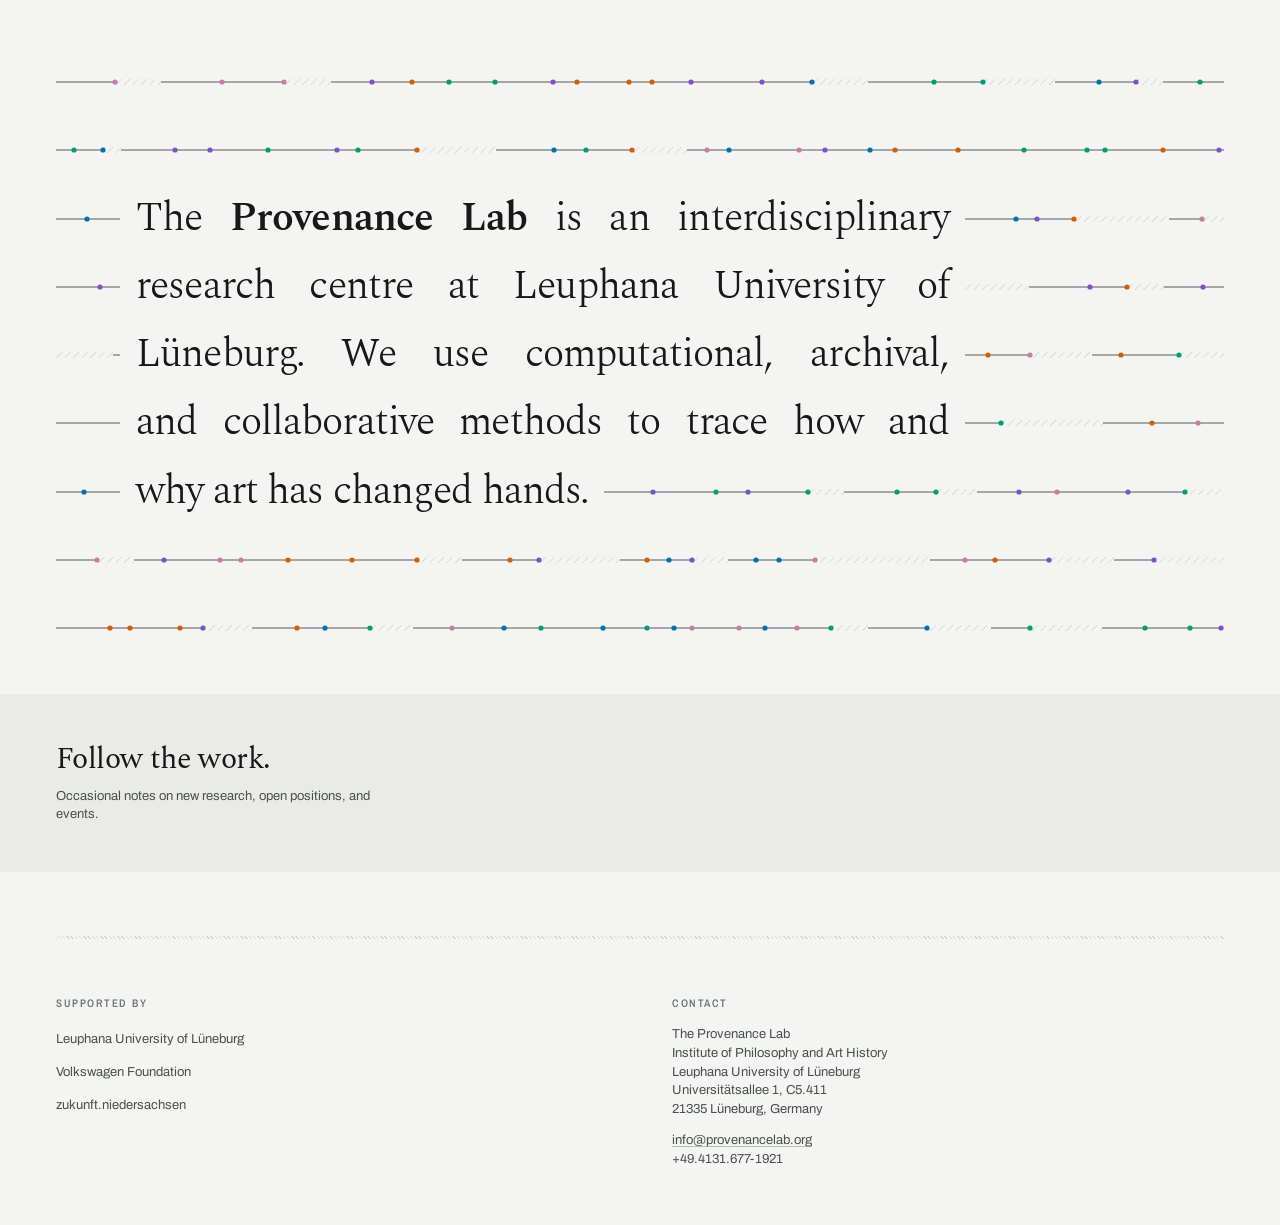
==== commit 77081c79: "Deploy internal@07f21c68c8aa" ====
--- a/index.html
+++ b/index.html
@@ -1 +1 @@
-<!DOCTYPE html><!--z78Dl1rLiRwv4QMA_rG1a--><html lang="en"><head><meta charSet="utf-8"/><link rel="preconnect" href="/" crossorigin=""/><meta name="viewport" content="width=device-width, initial-scale=1"/><link rel="stylesheet" href="/_next/static/chunks/e42bea5c8b662b78.css" data-precedence="next"/><link rel="preload" as="script" fetchPriority="low" href="/_next/static/chunks/fd5f064b2a3f9309.js"/><script src="/_next/static/chunks/a6a5532e2fb6e099.js" async=""></script><script src="/_next/static/chunks/8a8ef77865bda9e6.js" async=""></script><script src="/_next/static/chunks/turbopack-a0f606532d4d1a3e.js" async=""></script><script src="/_next/static/chunks/42879de7b8087bc9.js" async=""></script><script src="/_next/static/chunks/cd502c7e1cde0bac.js" async=""></script><meta name="theme-color" content="#f4f5f2"/><title>The Provenance Lab</title><meta name="description" content="An interdisciplinary research centre at Leuphana University of Lüneburg. We use computational, archival, and collaborative methods to trace how and why art has changed hands."/><link rel="canonical" href="https://provenancelab.org/"/><meta property="og:title" content="The Provenance Lab"/><meta property="og:description" content="An interdisciplinary research centre at Leuphana University of Lüneburg. We use computational, archival, and collaborative methods to trace how and why art has changed hands."/><meta property="og:site_name" content="The Provenance Lab"/><meta property="og:locale" content="en_GB"/><meta property="og:type" content="website"/><meta name="twitter:card" content="summary"/><meta name="twitter:title" content="The Provenance Lab"/><meta name="twitter:description" content="An interdisciplinary research centre at Leuphana University of Lüneburg. We use computational, archival, and collaborative methods to trace how and why art has changed hands."/><script src="/_next/static/chunks/a6dad97d9634a72d.js" noModule=""></script></head><body><div hidden=""><!--$--><!--/$--></div><a href="#main" class="sr-only focus:not-sr-only focus:absolute focus:z-50 focus:m-3 focus:bg-ink focus:px-3 focus:py-2 focus:text-[#f4f5f2]" style="font-family:var(--font-ui);font-size:0.8125rem">Skip to content</a><script type="application/ld+json">{"@context":"https://schema.org","@type":"ResearchOrganization","name":"The Provenance Lab","url":"https://provenancelab.org","parentOrganization":{"@type":"CollegeOrUniversity","name":"Leuphana University of Lüneburg"},"address":{"@type":"PostalAddress","streetAddress":"Universitätsallee 1, C5.411","postalCode":"21335","addressLocality":"Lüneburg","addressCountry":"DE"},"email":"info@provenancelab.org","telephone":"+49-4131-677-1921"}</script><main id="main"><section class="wrap pt-8 pb-6 md:pt-12 md:pb-8"><h1 class="statement-field" aria-label="The Provenance Lab is an interdisciplinary research centre at Leuphana University of Lüneburg. We use computational, archival, and collaborative methods to trace how and why art has changed hands."><span aria-hidden="true" class="sf-set sf-set--sm"><span class="flex items-center gap-3 md:gap-4" style="min-height:1.72em"><svg aria-hidden="true" width="100%" height="12" class="sf-chain-rule h-3 min-w-0 self-center overflow-hidden" style="flex:1 1 auto"><defs><pattern id="sf-hatch-4400" width="6" height="6" patternUnits="userSpaceOnUse" patternTransform="rotate(45)"><line x1="0" y1="0" x2="0" y2="6" stroke="var(--rule-strong)" stroke-width="1"></line></pattern></defs><line x1="0" y1="6" x2="69" y2="6" stroke="var(--ink)" stroke-width="1" opacity="0.7"></line><line x1="69" y1="6" x2="116" y2="6" stroke="var(--ink)" stroke-width="1" opacity="0.7"></line><line x1="116" y1="6" x2="183" y2="6" stroke="var(--ink)" stroke-width="1" opacity="0.7"></line><rect x="183" y="3" width="37" height="6" fill="url(#sf-hatch-4400)" opacity="0.85"></rect><line x1="220" y1="6" x2="287" y2="6" stroke="var(--ink)" stroke-width="1" opacity="0.7"></line><line x1="287" y1="6" x2="340" y2="6" stroke="var(--ink)" stroke-width="1" opacity="0.7"></line><rect x="340" y="3" width="28" height="6" fill="url(#sf-hatch-4400)" opacity="0.85"></rect><line x1="368" y1="6" x2="412" y2="6" stroke="var(--ink)" stroke-width="1" opacity="0.7"></line><line x1="412" y1="6" x2="453" y2="6" stroke="var(--ink)" stroke-width="1" opacity="0.7"></line><rect x="453" y="3" width="31" height="6" fill="url(#sf-hatch-4400)" opacity="0.85"></rect><line x1="484" y1="6" x2="542" y2="6" stroke="var(--ink)" stroke-width="1" opacity="0.7"></line><line x1="542" y1="6" x2="603" y2="6" stroke="var(--ink)" stroke-width="1" opacity="0.7"></line><line x1="603" y1="6" x2="648" y2="6" stroke="var(--ink)" stroke-width="1" opacity="0.7"></line><line x1="648" y1="6" x2="695" y2="6" stroke="var(--ink)" stroke-width="1" opacity="0.7"></line><rect x="695" y="3" width="31" height="6" fill="url(#sf-hatch-4400)" opacity="0.85"></rect><line x1="726" y1="6" x2="768" y2="6" stroke="var(--ink)" stroke-width="1" opacity="0.7"></line><rect x="768" y="3" width="39" height="6" fill="url(#sf-hatch-4400)" opacity="0.85"></rect><line x1="807" y1="6" x2="871" y2="6" stroke="var(--ink)" stroke-width="1" opacity="0.7"></line><line x1="871" y1="6" x2="916" y2="6" stroke="var(--ink)" stroke-width="1" opacity="0.7"></line><line x1="916" y1="6" x2="979" y2="6" stroke="var(--ink)" stroke-width="1" opacity="0.7"></line><rect x="979" y="3" width="53" height="6" fill="url(#sf-hatch-4400)" opacity="0.85"></rect><line x1="1032" y1="6" x2="1074" y2="6" stroke="var(--ink)" stroke-width="1" opacity="0.7"></line><rect x="1074" y="3" width="70" height="6" fill="url(#sf-hatch-4400)" opacity="0.85"></rect><line x1="1144" y1="6" x2="1174" y2="6" stroke="var(--ink)" stroke-width="1" opacity="0.7"></line><line x1="1174" y1="6" x2="1223" y2="6" stroke="var(--ink)" stroke-width="1" opacity="0.7"></line><line x1="1223" y1="6" x2="1269" y2="6" stroke="var(--ink)" stroke-width="1" opacity="0.7"></line><line x1="1269" y1="6" x2="1297" y2="6" stroke="var(--ink)" stroke-width="1" opacity="0.7"></line><line x1="1297" y1="6" x2="1318" y2="6" stroke="var(--ink)" stroke-width="1" opacity="0.7"></line><line x1="1318" y1="6" x2="1348" y2="6" stroke="var(--ink)" stroke-width="1" opacity="0.7"></line><rect x="1348" y="3" width="21" height="6" fill="url(#sf-hatch-4400)" opacity="0.85"></rect><line x1="1369" y1="6" x2="1400" y2="6" stroke="var(--ink)" stroke-width="1" opacity="0.7"></line><circle class="sf-chain-node" cx="69" cy="6" r="2.6" fill="var(--e-place)"></circle><circle class="sf-chain-node" cx="116" cy="6" r="2.6" fill="var(--e-place)"></circle><circle class="sf-chain-node" cx="183" cy="6" r="2.6" fill="var(--e-event)"></circle><circle class="sf-chain-node" cx="287" cy="6" r="2.6" fill="var(--e-event)"></circle><circle class="sf-chain-node" cx="340" cy="6" r="2.6" fill="var(--e-place)"></circle><circle class="sf-chain-node" cx="412" cy="6" r="2.6" fill="var(--e-event)"></circle><circle class="sf-chain-node" cx="453" cy="6" r="2.6" fill="var(--e-place)"></circle><circle class="sf-chain-node" cx="542" cy="6" r="2.6" fill="var(--e-institution)"></circle><circle class="sf-chain-node" cx="603" cy="6" r="2.6" fill="var(--e-event)"></circle><circle class="sf-chain-node" cx="648" cy="6" r="2.6" fill="var(--e-object)"></circle><circle class="sf-chain-node" cx="695" cy="6" r="2.6" fill="var(--e-person)"></circle><circle class="sf-chain-node" cx="768" cy="6" r="2.6" fill="var(--e-object)"></circle><circle class="sf-chain-node" cx="871" cy="6" r="2.6" fill="var(--e-event)"></circle><circle class="sf-chain-node" cx="916" cy="6" r="2.6" fill="var(--e-institution)"></circle><circle class="sf-chain-node" cx="979" cy="6" r="2.6" fill="var(--e-person)"></circle><circle class="sf-chain-node" cx="1074" cy="6" r="2.6" fill="var(--e-person)"></circle><circle class="sf-chain-node" cx="1174" cy="6" r="2.6" fill="var(--e-object)"></circle><circle class="sf-chain-node" cx="1223" cy="6" r="2.6" fill="var(--e-event)"></circle><circle class="sf-chain-node" cx="1269" cy="6" r="2.6" fill="var(--e-place)"></circle><circle class="sf-chain-node" cx="1297" cy="6" r="2.6" fill="var(--e-object)"></circle><circle class="sf-chain-node" cx="1318" cy="6" r="2.6" fill="var(--e-person)"></circle><circle class="sf-chain-node" cx="1348" cy="6" r="2.6" fill="var(--e-person)"></circle></svg></span><span class="flex items-center gap-3 md:gap-4" style="min-height:1.72em"><svg aria-hidden="true" width="100%" height="12" class="sf-chain-rule h-3 min-w-0 self-center overflow-hidden" style="flex:1 1 auto"><defs><pattern id="sf-hatch-5013" width="6" height="6" patternUnits="userSpaceOnUse" patternTransform="rotate(45)"><line x1="0" y1="0" x2="0" y2="6" stroke="var(--rule-strong)" stroke-width="1"></line></pattern></defs><line x1="0" y1="6" x2="28" y2="6" stroke="var(--ink)" stroke-width="1" opacity="0.7"></line><line x1="28" y1="6" x2="58" y2="6" stroke="var(--ink)" stroke-width="1" opacity="0.7"></line><line x1="58" y1="6" x2="83" y2="6" stroke="var(--ink)" stroke-width="1" opacity="0.7"></line><line x1="83" y1="6" x2="132" y2="6" stroke="var(--ink)" stroke-width="1" opacity="0.7"></line><line x1="132" y1="6" x2="183" y2="6" stroke="var(--ink)" stroke-width="1" opacity="0.7"></line><line x1="183" y1="6" x2="204" y2="6" stroke="var(--ink)" stroke-width="1" opacity="0.7"></line><rect x="204" y="3" width="28" height="6" fill="url(#sf-hatch-5013)" opacity="0.85"></rect><rect x="232" y="3" width="69" height="6" fill="url(#sf-hatch-5013)" opacity="0.85"></rect><line x1="301" y1="6" x2="334" y2="6" stroke="var(--ink)" stroke-width="1" opacity="0.7"></line><line x1="334" y1="6" x2="355" y2="6" stroke="var(--ink)" stroke-width="1" opacity="0.7"></line><line x1="355" y1="6" x2="386" y2="6" stroke="var(--ink)" stroke-width="1" opacity="0.7"></line><line x1="386" y1="6" x2="439" y2="6" stroke="var(--ink)" stroke-width="1" opacity="0.7"></line><line x1="439" y1="6" x2="458" y2="6" stroke="var(--ink)" stroke-width="1" opacity="0.7"></line><line x1="458" y1="6" x2="523" y2="6" stroke="var(--ink)" stroke-width="1" opacity="0.7"></line><line x1="523" y1="6" x2="555" y2="6" stroke="var(--ink)" stroke-width="1" opacity="0.7"></line><line x1="555" y1="6" x2="621" y2="6" stroke="var(--ink)" stroke-width="1" opacity="0.7"></line><line x1="621" y1="6" x2="650" y2="6" stroke="var(--ink)" stroke-width="1" opacity="0.7"></line><rect x="650" y="3" width="48" height="6" fill="url(#sf-hatch-5013)" opacity="0.85"></rect><line x1="698" y1="6" x2="741" y2="6" stroke="var(--ink)" stroke-width="1" opacity="0.7"></line><line x1="741" y1="6" x2="762" y2="6" stroke="var(--ink)" stroke-width="1" opacity="0.7"></line><line x1="762" y1="6" x2="807" y2="6" stroke="var(--ink)" stroke-width="1" opacity="0.7"></line><line x1="807" y1="6" x2="856" y2="6" stroke="var(--ink)" stroke-width="1" opacity="0.7"></line><line x1="856" y1="6" x2="884" y2="6" stroke="var(--ink)" stroke-width="1" opacity="0.7"></line><line x1="884" y1="6" x2="914" y2="6" stroke="var(--ink)" stroke-width="1" opacity="0.7"></line><rect x="914" y="3" width="64" height="6" fill="url(#sf-hatch-5013)" opacity="0.85"></rect><line x1="978" y1="6" x2="1046" y2="6" stroke="var(--ink)" stroke-width="1" opacity="0.7"></line><line x1="1046" y1="6" x2="1095" y2="6" stroke="var(--ink)" stroke-width="1" opacity="0.7"></line><line x1="1095" y1="6" x2="1138" y2="6" stroke="var(--ink)" stroke-width="1" opacity="0.7"></line><line x1="1138" y1="6" x2="1168" y2="6" stroke="var(--ink)" stroke-width="1" opacity="0.7"></line><line x1="1168" y1="6" x2="1207" y2="6" stroke="var(--ink)" stroke-width="1" opacity="0.7"></line><line x1="1207" y1="6" x2="1252" y2="6" stroke="var(--ink)" stroke-width="1" opacity="0.7"></line><line x1="1252" y1="6" x2="1275" y2="6" stroke="var(--ink)" stroke-width="1" opacity="0.7"></line><line x1="1275" y1="6" x2="1344" y2="6" stroke="var(--ink)" stroke-width="1" opacity="0.7"></line><line x1="1344" y1="6" x2="1398" y2="6" stroke="var(--ink)" stroke-width="1" opacity="0.7"></line><line x1="1398" y1="6" x2="1400" y2="6" stroke="var(--ink)" stroke-width="1" opacity="0.7"></line><circle class="sf-chain-node" cx="28" cy="6" r="2.6" fill="var(--e-institution)"></circle><circle class="sf-chain-node" cx="58" cy="6" r="2.6" fill="var(--e-event)"></circle><circle class="sf-chain-node" cx="83" cy="6" r="2.6" fill="var(--e-object)"></circle><circle class="sf-chain-node" cx="132" cy="6" r="2.6" fill="var(--e-object)"></circle><circle class="sf-chain-node" cx="183" cy="6" r="2.6" fill="var(--e-object)"></circle><circle class="sf-chain-node" cx="204" cy="6" r="2.6" fill="var(--e-place)"></circle><circle class="sf-chain-node" cx="334" cy="6" r="2.6" fill="var(--e-place)"></circle><circle class="sf-chain-node" cx="355" cy="6" r="2.6" fill="var(--e-event)"></circle><circle class="sf-chain-node" cx="386" cy="6" r="2.6" fill="var(--e-person)"></circle><circle class="sf-chain-node" cx="439" cy="6" r="2.6" fill="var(--e-institution)"></circle><circle class="sf-chain-node" cx="458" cy="6" r="2.6" fill="var(--e-object)"></circle><circle class="sf-chain-node" cx="523" cy="6" r="2.6" fill="var(--e-person)"></circle><circle class="sf-chain-node" cx="555" cy="6" r="2.6" fill="var(--e-object)"></circle><circle class="sf-chain-node" cx="621" cy="6" r="2.6" fill="var(--e-object)"></circle><circle class="sf-chain-node" cx="650" cy="6" r="2.6" fill="var(--e-place)"></circle><circle class="sf-chain-node" cx="741" cy="6" r="2.6" fill="var(--e-object)"></circle><circle class="sf-chain-node" cx="762" cy="6" r="2.6" fill="var(--e-event)"></circle><circle class="sf-chain-node" cx="807" cy="6" r="2.6" fill="var(--e-object)"></circle><circle class="sf-chain-node" cx="856" cy="6" r="2.6" fill="var(--e-event)"></circle><circle class="sf-chain-node" cx="884" cy="6" r="2.6" fill="var(--e-person)"></circle><circle class="sf-chain-node" cx="914" cy="6" r="2.6" fill="var(--e-object)"></circle><circle class="sf-chain-node" cx="1046" cy="6" r="2.6" fill="var(--e-place)"></circle><circle class="sf-chain-node" cx="1095" cy="6" r="2.6" fill="var(--e-institution)"></circle><circle class="sf-chain-node" cx="1138" cy="6" r="2.6" fill="var(--e-place)"></circle><circle class="sf-chain-node" cx="1168" cy="6" r="2.6" fill="var(--e-person)"></circle><circle class="sf-chain-node" cx="1207" cy="6" r="2.6" fill="var(--e-event)"></circle><circle class="sf-chain-node" cx="1252" cy="6" r="2.6" fill="var(--e-place)"></circle><circle class="sf-chain-node" cx="1275" cy="6" r="2.6" fill="var(--e-object)"></circle><circle class="sf-chain-node" cx="1344" cy="6" r="2.6" fill="var(--e-institution)"></circle><circle class="sf-chain-node" cx="1398" cy="6" r="2.6" fill="var(--e-event)"></circle></svg></span><span class="flex items-center gap-3 md:gap-4" style="min-height:1.72em"><svg aria-hidden="true" width="100%" height="12" class="sf-chain-rule h-3 min-w-0 self-center overflow-hidden" style="flex:0 1 var(--sf-stub)"><defs><pattern id="sf-hatch-5626" width="6" height="6" patternUnits="userSpaceOnUse" patternTransform="rotate(45)"><line x1="0" y1="0" x2="0" y2="6" stroke="var(--rule-strong)" stroke-width="1"></line></pattern></defs><line x1="0" y1="6" x2="40" y2="6" stroke="var(--ink)" stroke-width="1" opacity="0.7"></line><line x1="40" y1="6" x2="108" y2="6" stroke="var(--ink)" stroke-width="1" opacity="0.7"></line><line x1="108" y1="6" x2="145" y2="6" stroke="var(--ink)" stroke-width="1" opacity="0.7"></line><line x1="145" y1="6" x2="205" y2="6" stroke="var(--ink)" stroke-width="1" opacity="0.7"></line><line x1="205" y1="6" x2="246" y2="6" stroke="var(--ink)" stroke-width="1" opacity="0.7"></line><line x1="246" y1="6" x2="305" y2="6" stroke="var(--ink)" stroke-width="1" opacity="0.7"></line><line x1="305" y1="6" x2="335" y2="6" stroke="var(--ink)" stroke-width="1" opacity="0.7"></line><rect x="335" y="3" width="19" height="6" fill="url(#sf-hatch-5626)" opacity="0.85"></rect><line x1="354" y1="6" x2="409" y2="6" stroke="var(--ink)" stroke-width="1" opacity="0.7"></line><rect x="409" y="3" width="61" height="6" fill="url(#sf-hatch-5626)" opacity="0.85"></rect><rect x="470" y="3" width="55" height="6" fill="url(#sf-hatch-5626)" opacity="0.85"></rect><line x1="525" y1="6" x2="554" y2="6" stroke="var(--ink)" stroke-width="1" opacity="0.7"></line><line x1="554" y1="6" x2="623" y2="6" stroke="var(--ink)" stroke-width="1" opacity="0.7"></line><line x1="623" y1="6" x2="679" y2="6" stroke="var(--ink)" stroke-width="1" opacity="0.7"></line><line x1="679" y1="6" x2="744" y2="6" stroke="var(--ink)" stroke-width="1" opacity="0.7"></line><rect x="744" y="3" width="62" height="6" fill="url(#sf-hatch-5626)" opacity="0.85"></rect><rect x="806" y="3" width="61" height="6" fill="url(#sf-hatch-5626)" opacity="0.85"></rect><line x1="867" y1="6" x2="915" y2="6" stroke="var(--ink)" stroke-width="1" opacity="0.7"></line><rect x="915" y="3" width="51" height="6" fill="url(#sf-hatch-5626)" opacity="0.85"></rect><line x1="966" y1="6" x2="1013" y2="6" stroke="var(--ink)" stroke-width="1" opacity="0.7"></line><line x1="1013" y1="6" x2="1031" y2="6" stroke="var(--ink)" stroke-width="1" opacity="0.7"></line><line x1="1031" y1="6" x2="1079" y2="6" stroke="var(--ink)" stroke-width="1" opacity="0.7"></line><rect x="1079" y="3" width="28" height="6" fill="url(#sf-hatch-5626)" opacity="0.85"></rect><line x1="1107" y1="6" x2="1162" y2="6" stroke="var(--ink)" stroke-width="1" opacity="0.7"></line><line x1="1162" y1="6" x2="1211" y2="6" stroke="var(--ink)" stroke-width="1" opacity="0.7"></line><rect x="1211" y="3" width="61" height="6" fill="url(#sf-hatch-5626)" opacity="0.85"></rect><line x1="1272" y1="6" x2="1329" y2="6" stroke="var(--ink)" stroke-width="1" opacity="0.7"></line><rect x="1329" y="3" width="40" height="6" fill="url(#sf-hatch-5626)" opacity="0.85"></rect><line x1="1369" y1="6" x2="1400" y2="6" stroke="var(--ink)" stroke-width="1" opacity="0.7"></line><circle class="sf-chain-node" cx="40" cy="6" r="2.6" fill="var(--e-event)"></circle><circle class="sf-chain-node" cx="108" cy="6" r="2.6" fill="var(--e-institution)"></circle><circle class="sf-chain-node" cx="145" cy="6" r="2.6" fill="var(--e-place)"></circle><circle class="sf-chain-node" cx="205" cy="6" r="2.6" fill="var(--e-place)"></circle><circle class="sf-chain-node" cx="246" cy="6" r="2.6" fill="var(--e-place)"></circle><circle class="sf-chain-node" cx="305" cy="6" r="2.6" fill="var(--e-event)"></circle><circle class="sf-chain-node" cx="335" cy="6" r="2.6" fill="var(--e-place)"></circle><circle class="sf-chain-node" cx="409" cy="6" r="2.6" fill="var(--e-event)"></circle><circle class="sf-chain-node" cx="554" cy="6" r="2.6" fill="var(--e-event)"></circle><circle class="sf-chain-node" cx="623" cy="6" r="2.6" fill="var(--e-person)"></circle><circle class="sf-chain-node" cx="679" cy="6" r="2.6" fill="var(--e-object)"></circle><circle class="sf-chain-node" cx="744" cy="6" r="2.6" fill="var(--e-person)"></circle><circle class="sf-chain-node" cx="915" cy="6" r="2.6" fill="var(--e-person)"></circle><circle class="sf-chain-node" cx="1013" cy="6" r="2.6" fill="var(--e-event)"></circle><circle class="sf-chain-node" cx="1031" cy="6" r="2.6" fill="var(--e-place)"></circle><circle class="sf-chain-node" cx="1079" cy="6" r="2.6" fill="var(--e-person)"></circle><circle class="sf-chain-node" cx="1162" cy="6" r="2.6" fill="var(--e-object)"></circle><circle class="sf-chain-node" cx="1211" cy="6" r="2.6" fill="var(--e-event)"></circle><circle class="sf-chain-node" cx="1329" cy="6" r="2.6" fill="var(--e-place)"></circle></svg><span class="shrink-0 whitespace-nowrap">The <strong style="font-weight:600">Provenance Lab</strong></span><svg aria-hidden="true" width="100%" height="12" class="sf-chain-rule h-3 min-w-0 self-center overflow-hidden" style="flex:1 1 0%"><defs><pattern id="sf-hatch-6603" width="6" height="6" patternUnits="userSpaceOnUse" patternTransform="rotate(45)"><line x1="0" y1="0" x2="0" y2="6" stroke="var(--rule-strong)" stroke-width="1"></line></pattern></defs><rect x="0" y="3" width="61" height="6" fill="url(#sf-hatch-6603)" opacity="0.85"></rect><rect x="61" y="3" width="69" height="6" fill="url(#sf-hatch-6603)" opacity="0.85"></rect><line x1="130" y1="6" x2="151" y2="6" stroke="var(--ink)" stroke-width="1" opacity="0.7"></line><line x1="151" y1="6" x2="223" y2="6" stroke="var(--ink)" stroke-width="1" opacity="0.7"></line><line x1="223" y1="6" x2="281" y2="6" stroke="var(--ink)" stroke-width="1" opacity="0.7"></line><line x1="281" y1="6" x2="339" y2="6" stroke="var(--ink)" stroke-width="1" opacity="0.7"></line><line x1="339" y1="6" x2="410" y2="6" stroke="var(--ink)" stroke-width="1" opacity="0.7"></line><line x1="410" y1="6" x2="431" y2="6" stroke="var(--ink)" stroke-width="1" opacity="0.7"></line><line x1="431" y1="6" x2="500" y2="6" stroke="var(--ink)" stroke-width="1" opacity="0.7"></line><line x1="500" y1="6" x2="547" y2="6" stroke="var(--ink)" stroke-width="1" opacity="0.7"></line><rect x="547" y="3" width="67" height="6" fill="url(#sf-hatch-6603)" opacity="0.85"></rect><line x1="614" y1="6" x2="648" y2="6" stroke="var(--ink)" stroke-width="1" opacity="0.7"></line><line x1="648" y1="6" x2="687" y2="6" stroke="var(--ink)" stroke-width="1" opacity="0.7"></line><line x1="687" y1="6" x2="736" y2="6" stroke="var(--ink)" stroke-width="1" opacity="0.7"></line><line x1="736" y1="6" x2="755" y2="6" stroke="var(--ink)" stroke-width="1" opacity="0.7"></line><line x1="755" y1="6" x2="802" y2="6" stroke="var(--ink)" stroke-width="1" opacity="0.7"></line><line x1="802" y1="6" x2="835" y2="6" stroke="var(--ink)" stroke-width="1" opacity="0.7"></line><line x1="835" y1="6" x2="859" y2="6" stroke="var(--ink)" stroke-width="1" opacity="0.7"></line><line x1="859" y1="6" x2="909" y2="6" stroke="var(--ink)" stroke-width="1" opacity="0.7"></line><line x1="909" y1="6" x2="955" y2="6" stroke="var(--ink)" stroke-width="1" opacity="0.7"></line><line x1="955" y1="6" x2="979" y2="6" stroke="var(--ink)" stroke-width="1" opacity="0.7"></line><line x1="979" y1="6" x2="1014" y2="6" stroke="var(--ink)" stroke-width="1" opacity="0.7"></line><line x1="1014" y1="6" x2="1041" y2="6" stroke="var(--ink)" stroke-width="1" opacity="0.7"></line><rect x="1041" y="3" width="54" height="6" fill="url(#sf-hatch-6603)" opacity="0.85"></rect><line x1="1095" y1="6" x2="1140" y2="6" stroke="var(--ink)" stroke-width="1" opacity="0.7"></line><line x1="1140" y1="6" x2="1205" y2="6" stroke="var(--ink)" stroke-width="1" opacity="0.7"></line><line x1="1205" y1="6" x2="1231" y2="6" stroke="var(--ink)" stroke-width="1" opacity="0.7"></line><line x1="1231" y1="6" x2="1262" y2="6" stroke="var(--ink)" stroke-width="1" opacity="0.7"></line><rect x="1262" y="3" width="68" height="6" fill="url(#sf-hatch-6603)" opacity="0.85"></rect><line x1="1330" y1="6" x2="1355" y2="6" stroke="var(--ink)" stroke-width="1" opacity="0.7"></line><line x1="1355" y1="6" x2="1398" y2="6" stroke="var(--ink)" stroke-width="1" opacity="0.7"></line><line x1="1398" y1="6" x2="1400" y2="6" stroke="var(--ink)" stroke-width="1" opacity="0.7"></line><circle class="sf-chain-node" cx="151" cy="6" r="2.6" fill="var(--e-place)"></circle><circle class="sf-chain-node" cx="223" cy="6" r="2.6" fill="var(--e-event)"></circle><circle class="sf-chain-node" cx="281" cy="6" r="2.6" fill="var(--e-event)"></circle><circle class="sf-chain-node" cx="339" cy="6" r="2.6" fill="var(--e-person)"></circle><circle class="sf-chain-node" cx="410" cy="6" r="2.6" fill="var(--e-event)"></circle><circle class="sf-chain-node" cx="431" cy="6" r="2.6" fill="var(--e-event)"></circle><circle class="sf-chain-node" cx="500" cy="6" r="2.6" fill="var(--e-person)"></circle><circle class="sf-chain-node" cx="547" cy="6" r="2.6" fill="var(--e-object)"></circle><circle class="sf-chain-node" cx="648" cy="6" r="2.6" fill="var(--e-person)"></circle><circle class="sf-chain-node" cx="687" cy="6" r="2.6" fill="var(--e-place)"></circle><circle class="sf-chain-node" cx="736" cy="6" r="2.6" fill="var(--e-place)"></circle><circle class="sf-chain-node" cx="755" cy="6" r="2.6" fill="var(--e-institution)"></circle><circle class="sf-chain-node" cx="802" cy="6" r="2.6" fill="var(--e-event)"></circle><circle class="sf-chain-node" cx="835" cy="6" r="2.6" fill="var(--e-place)"></circle><circle class="sf-chain-node" cx="859" cy="6" r="2.6" fill="var(--e-person)"></circle><circle class="sf-chain-node" cx="909" cy="6" r="2.6" fill="var(--e-object)"></circle><circle class="sf-chain-node" cx="955" cy="6" r="2.6" fill="var(--e-place)"></circle><circle class="sf-chain-node" cx="979" cy="6" r="2.6" fill="var(--e-place)"></circle><circle class="sf-chain-node" cx="1014" cy="6" r="2.6" fill="var(--e-institution)"></circle><circle class="sf-chain-node" cx="1041" cy="6" r="2.6" fill="var(--e-object)"></circle><circle class="sf-chain-node" cx="1140" cy="6" r="2.6" fill="var(--e-event)"></circle><circle class="sf-chain-node" cx="1205" cy="6" r="2.6" fill="var(--e-place)"></circle><circle class="sf-chain-node" cx="1231" cy="6" r="2.6" fill="var(--e-event)"></circle><circle class="sf-chain-node" cx="1262" cy="6" r="2.6" fill="var(--e-person)"></circle><circle class="sf-chain-node" cx="1355" cy="6" r="2.6" fill="var(--e-object)"></circle><circle class="sf-chain-node" cx="1398" cy="6" r="2.6" fill="var(--e-event)"></circle></svg></span><span class="flex items-center gap-3 md:gap-4" style="min-height:1.72em"><svg aria-hidden="true" width="100%" height="12" class="sf-chain-rule h-3 min-w-0 self-center overflow-hidden" style="flex:0 1 var(--sf-stub)"><defs><pattern id="sf-hatch-6239" width="6" height="6" patternUnits="userSpaceOnUse" patternTransform="rotate(45)"><line x1="0" y1="0" x2="0" y2="6" stroke="var(--rule-strong)" stroke-width="1"></line></pattern></defs><rect x="0" y="3" width="53" height="6" fill="url(#sf-hatch-6239)" opacity="0.85"></rect><line x1="53" y1="6" x2="110" y2="6" stroke="var(--ink)" stroke-width="1" opacity="0.7"></line><line x1="110" y1="6" x2="160" y2="6" stroke="var(--ink)" stroke-width="1" opacity="0.7"></line><rect x="160" y="3" width="39" height="6" fill="url(#sf-hatch-6239)" opacity="0.85"></rect><line x1="199" y1="6" x2="249" y2="6" stroke="var(--ink)" stroke-width="1" opacity="0.7"></line><line x1="249" y1="6" x2="282" y2="6" stroke="var(--ink)" stroke-width="1" opacity="0.7"></line><rect x="282" y="3" width="31" height="6" fill="url(#sf-hatch-6239)" opacity="0.85"></rect><line x1="313" y1="6" x2="345" y2="6" stroke="var(--ink)" stroke-width="1" opacity="0.7"></line><line x1="345" y1="6" x2="365" y2="6" stroke="var(--ink)" stroke-width="1" opacity="0.7"></line><line x1="365" y1="6" x2="408" y2="6" stroke="var(--ink)" stroke-width="1" opacity="0.7"></line><rect x="408" y="3" width="39" height="6" fill="url(#sf-hatch-6239)" opacity="0.85"></rect><line x1="447" y1="6" x2="494" y2="6" stroke="var(--ink)" stroke-width="1" opacity="0.7"></line><line x1="494" y1="6" x2="538" y2="6" stroke="var(--ink)" stroke-width="1" opacity="0.7"></line><line x1="538" y1="6" x2="591" y2="6" stroke="var(--ink)" stroke-width="1" opacity="0.7"></line><line x1="591" y1="6" x2="630" y2="6" stroke="var(--ink)" stroke-width="1" opacity="0.7"></line><line x1="630" y1="6" x2="674" y2="6" stroke="var(--ink)" stroke-width="1" opacity="0.7"></line><line x1="674" y1="6" x2="693" y2="6" stroke="var(--ink)" stroke-width="1" opacity="0.7"></line><line x1="693" y1="6" x2="735" y2="6" stroke="var(--ink)" stroke-width="1" opacity="0.7"></line><line x1="735" y1="6" x2="754" y2="6" stroke="var(--ink)" stroke-width="1" opacity="0.7"></line><line x1="754" y1="6" x2="777" y2="6" stroke="var(--ink)" stroke-width="1" opacity="0.7"></line><line x1="777" y1="6" x2="802" y2="6" stroke="var(--ink)" stroke-width="1" opacity="0.7"></line><line x1="802" y1="6" x2="851" y2="6" stroke="var(--ink)" stroke-width="1" opacity="0.7"></line><line x1="851" y1="6" x2="891" y2="6" stroke="var(--ink)" stroke-width="1" opacity="0.7"></line><rect x="891" y="3" width="23" height="6" fill="url(#sf-hatch-6239)" opacity="0.85"></rect><line x1="914" y1="6" x2="962" y2="6" stroke="var(--ink)" stroke-width="1" opacity="0.7"></line><line x1="962" y1="6" x2="997" y2="6" stroke="var(--ink)" stroke-width="1" opacity="0.7"></line><line x1="997" y1="6" x2="1029" y2="6" stroke="var(--ink)" stroke-width="1" opacity="0.7"></line><line x1="1029" y1="6" x2="1080" y2="6" stroke="var(--ink)" stroke-width="1" opacity="0.7"></line><line x1="1080" y1="6" x2="1136" y2="6" stroke="var(--ink)" stroke-width="1" opacity="0.7"></line><line x1="1136" y1="6" x2="1172" y2="6" stroke="var(--ink)" stroke-width="1" opacity="0.7"></line><line x1="1172" y1="6" x2="1237" y2="6" stroke="var(--ink)" stroke-width="1" opacity="0.7"></line><line x1="1237" y1="6" x2="1274" y2="6" stroke="var(--ink)" stroke-width="1" opacity="0.7"></line><line x1="1274" y1="6" x2="1329" y2="6" stroke="var(--ink)" stroke-width="1" opacity="0.7"></line><rect x="1329" y="3" width="56" height="6" fill="url(#sf-hatch-6239)" opacity="0.85"></rect><line x1="1385" y1="6" x2="1400" y2="6" stroke="var(--ink)" stroke-width="1" opacity="0.7"></line><circle class="sf-chain-node" cx="110" cy="6" r="2.6" fill="var(--e-place)"></circle><circle class="sf-chain-node" cx="160" cy="6" r="2.6" fill="var(--e-place)"></circle><circle class="sf-chain-node" cx="249" cy="6" r="2.6" fill="var(--e-institution)"></circle><circle class="sf-chain-node" cx="282" cy="6" r="2.6" fill="var(--e-place)"></circle><circle class="sf-chain-node" cx="345" cy="6" r="2.6" fill="var(--e-institution)"></circle><circle class="sf-chain-node" cx="365" cy="6" r="2.6" fill="var(--e-object)"></circle><circle class="sf-chain-node" cx="408" cy="6" r="2.6" fill="var(--e-person)"></circle><circle class="sf-chain-node" cx="494" cy="6" r="2.6" fill="var(--e-event)"></circle><circle class="sf-chain-node" cx="538" cy="6" r="2.6" fill="var(--e-institution)"></circle><circle class="sf-chain-node" cx="591" cy="6" r="2.6" fill="var(--e-object)"></circle><circle class="sf-chain-node" cx="630" cy="6" r="2.6" fill="var(--e-institution)"></circle><circle class="sf-chain-node" cx="674" cy="6" r="2.6" fill="var(--e-institution)"></circle><circle class="sf-chain-node" cx="693" cy="6" r="2.6" fill="var(--e-event)"></circle><circle class="sf-chain-node" cx="735" cy="6" r="2.6" fill="var(--e-object)"></circle><circle class="sf-chain-node" cx="754" cy="6" r="2.6" fill="var(--e-place)"></circle><circle class="sf-chain-node" cx="777" cy="6" r="2.6" fill="var(--e-object)"></circle><circle class="sf-chain-node" cx="802" cy="6" r="2.6" fill="var(--e-person)"></circle><circle class="sf-chain-node" cx="851" cy="6" r="2.6" fill="var(--e-place)"></circle><circle class="sf-chain-node" cx="891" cy="6" r="2.6" fill="var(--e-object)"></circle><circle class="sf-chain-node" cx="962" cy="6" r="2.6" fill="var(--e-institution)"></circle><circle class="sf-chain-node" cx="997" cy="6" r="2.6" fill="var(--e-place)"></circle><circle class="sf-chain-node" cx="1029" cy="6" r="2.6" fill="var(--e-object)"></circle><circle class="sf-chain-node" cx="1080" cy="6" r="2.6" fill="var(--e-institution)"></circle><circle class="sf-chain-node" cx="1136" cy="6" r="2.6" fill="var(--e-institution)"></circle><circle class="sf-chain-node" cx="1172" cy="6" r="2.6" fill="var(--e-object)"></circle><circle class="sf-chain-node" cx="1237" cy="6" r="2.6" fill="var(--e-object)"></circle><circle class="sf-chain-node" cx="1274" cy="6" r="2.6" fill="var(--e-object)"></circle><circle class="sf-chain-node" cx="1329" cy="6" r="2.6" fill="var(--e-place)"></circle></svg><span class="shrink-0 whitespace-nowrap">is an interdisciplinary</span><svg aria-hidden="true" width="100%" height="12" class="sf-chain-rule h-3 min-w-0 self-center overflow-hidden" style="flex:1 1 0%"><defs><pattern id="sf-hatch-7216" width="6" height="6" patternUnits="userSpaceOnUse" patternTransform="rotate(45)"><line x1="0" y1="0" x2="0" y2="6" stroke="var(--rule-strong)" stroke-width="1"></line></pattern></defs><line x1="0" y1="6" x2="20" y2="6" stroke="var(--ink)" stroke-width="1" opacity="0.7"></line><line x1="20" y1="6" x2="80" y2="6" stroke="var(--ink)" stroke-width="1" opacity="0.7"></line><line x1="80" y1="6" x2="136" y2="6" stroke="var(--ink)" stroke-width="1" opacity="0.7"></line><line x1="136" y1="6" x2="161" y2="6" stroke="var(--ink)" stroke-width="1" opacity="0.7"></line><rect x="161" y="3" width="53" height="6" fill="url(#sf-hatch-7216)" opacity="0.85"></rect><line x1="214" y1="6" x2="265" y2="6" stroke="var(--ink)" stroke-width="1" opacity="0.7"></line><line x1="265" y1="6" x2="337" y2="6" stroke="var(--ink)" stroke-width="1" opacity="0.7"></line><line x1="337" y1="6" x2="377" y2="6" stroke="var(--ink)" stroke-width="1" opacity="0.7"></line><rect x="377" y="3" width="56" height="6" fill="url(#sf-hatch-7216)" opacity="0.85"></rect><line x1="433" y1="6" x2="471" y2="6" stroke="var(--ink)" stroke-width="1" opacity="0.7"></line><line x1="471" y1="6" x2="508" y2="6" stroke="var(--ink)" stroke-width="1" opacity="0.7"></line><line x1="508" y1="6" x2="547" y2="6" stroke="var(--ink)" stroke-width="1" opacity="0.7"></line><rect x="547" y="3" width="42" height="6" fill="url(#sf-hatch-7216)" opacity="0.85"></rect><line x1="589" y1="6" x2="642" y2="6" stroke="var(--ink)" stroke-width="1" opacity="0.7"></line><line x1="642" y1="6" x2="705" y2="6" stroke="var(--ink)" stroke-width="1" opacity="0.7"></line><rect x="705" y="3" width="48" height="6" fill="url(#sf-hatch-7216)" opacity="0.85"></rect><line x1="753" y1="6" x2="774" y2="6" stroke="var(--ink)" stroke-width="1" opacity="0.7"></line><line x1="774" y1="6" x2="809" y2="6" stroke="var(--ink)" stroke-width="1" opacity="0.7"></line><line x1="809" y1="6" x2="877" y2="6" stroke="var(--ink)" stroke-width="1" opacity="0.7"></line><line x1="877" y1="6" x2="935" y2="6" stroke="var(--ink)" stroke-width="1" opacity="0.7"></line><rect x="935" y="3" width="23" height="6" fill="url(#sf-hatch-7216)" opacity="0.85"></rect><line x1="958" y1="6" x2="1007" y2="6" stroke="var(--ink)" stroke-width="1" opacity="0.7"></line><line x1="1007" y1="6" x2="1046" y2="6" stroke="var(--ink)" stroke-width="1" opacity="0.7"></line><rect x="1046" y="3" width="61" height="6" fill="url(#sf-hatch-7216)" opacity="0.85"></rect><line x1="1107" y1="6" x2="1132" y2="6" stroke="var(--ink)" stroke-width="1" opacity="0.7"></line><line x1="1132" y1="6" x2="1184" y2="6" stroke="var(--ink)" stroke-width="1" opacity="0.7"></line><line x1="1184" y1="6" x2="1243" y2="6" stroke="var(--ink)" stroke-width="1" opacity="0.7"></line><rect x="1243" y="3" width="61" height="6" fill="url(#sf-hatch-7216)" opacity="0.85"></rect><rect x="1304" y="3" width="45" height="6" fill="url(#sf-hatch-7216)" opacity="0.85"></rect><rect x="1349" y="3" width="51" height="6" fill="url(#sf-hatch-7216)" opacity="0.85"></rect><circle class="sf-chain-node" cx="20" cy="6" r="2.6" fill="var(--e-object)"></circle><circle class="sf-chain-node" cx="80" cy="6" r="2.6" fill="var(--e-person)"></circle><circle class="sf-chain-node" cx="136" cy="6" r="2.6" fill="var(--e-institution)"></circle><circle class="sf-chain-node" cx="161" cy="6" r="2.6" fill="var(--e-institution)"></circle><circle class="sf-chain-node" cx="265" cy="6" r="2.6" fill="var(--e-event)"></circle><circle class="sf-chain-node" cx="337" cy="6" r="2.6" fill="var(--e-object)"></circle><circle class="sf-chain-node" cx="377" cy="6" r="2.6" fill="var(--e-object)"></circle><circle class="sf-chain-node" cx="471" cy="6" r="2.6" fill="var(--e-event)"></circle><circle class="sf-chain-node" cx="508" cy="6" r="2.6" fill="var(--e-place)"></circle><circle class="sf-chain-node" cx="547" cy="6" r="2.6" fill="var(--e-person)"></circle><circle class="sf-chain-node" cx="642" cy="6" r="2.6" fill="var(--e-person)"></circle><circle class="sf-chain-node" cx="705" cy="6" r="2.6" fill="var(--e-object)"></circle><circle class="sf-chain-node" cx="774" cy="6" r="2.6" fill="var(--e-object)"></circle><circle class="sf-chain-node" cx="809" cy="6" r="2.6" fill="var(--e-object)"></circle><circle class="sf-chain-node" cx="877" cy="6" r="2.6" fill="var(--e-event)"></circle><circle class="sf-chain-node" cx="935" cy="6" r="2.6" fill="var(--e-place)"></circle><circle class="sf-chain-node" cx="1007" cy="6" r="2.6" fill="var(--e-event)"></circle><circle class="sf-chain-node" cx="1046" cy="6" r="2.6" fill="var(--e-institution)"></circle><circle class="sf-chain-node" cx="1132" cy="6" r="2.6" fill="var(--e-object)"></circle><circle class="sf-chain-node" cx="1184" cy="6" r="2.6" fill="var(--e-object)"></circle><circle class="sf-chain-node" cx="1243" cy="6" r="2.6" fill="var(--e-object)"></circle></svg></span><span class="flex items-center gap-3 md:gap-4" style="min-height:1.72em"><svg aria-hidden="true" width="100%" height="12" class="sf-chain-rule h-3 min-w-0 self-center overflow-hidden" style="flex:0 1 var(--sf-stub)"><defs><pattern id="sf-hatch-6852" width="6" height="6" patternUnits="userSpaceOnUse" patternTransform="rotate(45)"><line x1="0" y1="0" x2="0" y2="6" stroke="var(--rule-strong)" stroke-width="1"></line></pattern></defs><line x1="0" y1="6" x2="66" y2="6" stroke="var(--ink)" stroke-width="1" opacity="0.7"></line><rect x="66" y="3" width="34" height="6" fill="url(#sf-hatch-6852)" opacity="0.85"></rect><line x1="100" y1="6" x2="169" y2="6" stroke="var(--ink)" stroke-width="1" opacity="0.7"></line><rect x="169" y="3" width="30" height="6" fill="url(#sf-hatch-6852)" opacity="0.85"></rect><rect x="199" y="3" width="57" height="6" fill="url(#sf-hatch-6852)" opacity="0.85"></rect><line x1="256" y1="6" x2="278" y2="6" stroke="var(--ink)" stroke-width="1" opacity="0.7"></line><rect x="278" y="3" width="29" height="6" fill="url(#sf-hatch-6852)" opacity="0.85"></rect><line x1="307" y1="6" x2="350" y2="6" stroke="var(--ink)" stroke-width="1" opacity="0.7"></line><rect x="350" y="3" width="64" height="6" fill="url(#sf-hatch-6852)" opacity="0.85"></rect><line x1="414" y1="6" x2="477" y2="6" stroke="var(--ink)" stroke-width="1" opacity="0.7"></line><line x1="477" y1="6" x2="525" y2="6" stroke="var(--ink)" stroke-width="1" opacity="0.7"></line><line x1="525" y1="6" x2="574" y2="6" stroke="var(--ink)" stroke-width="1" opacity="0.7"></line><line x1="574" y1="6" x2="642" y2="6" stroke="var(--ink)" stroke-width="1" opacity="0.7"></line><line x1="642" y1="6" x2="703" y2="6" stroke="var(--ink)" stroke-width="1" opacity="0.7"></line><rect x="703" y="3" width="46" height="6" fill="url(#sf-hatch-6852)" opacity="0.85"></rect><line x1="749" y1="6" x2="794" y2="6" stroke="var(--ink)" stroke-width="1" opacity="0.7"></line><line x1="794" y1="6" x2="859" y2="6" stroke="var(--ink)" stroke-width="1" opacity="0.7"></line><line x1="859" y1="6" x2="880" y2="6" stroke="var(--ink)" stroke-width="1" opacity="0.7"></line><line x1="880" y1="6" x2="913" y2="6" stroke="var(--ink)" stroke-width="1" opacity="0.7"></line><line x1="913" y1="6" x2="968" y2="6" stroke="var(--ink)" stroke-width="1" opacity="0.7"></line><line x1="968" y1="6" x2="1035" y2="6" stroke="var(--ink)" stroke-width="1" opacity="0.7"></line><line x1="1035" y1="6" x2="1090" y2="6" stroke="var(--ink)" stroke-width="1" opacity="0.7"></line><rect x="1090" y="3" width="40" height="6" fill="url(#sf-hatch-6852)" opacity="0.85"></rect><line x1="1130" y1="6" x2="1156" y2="6" stroke="var(--ink)" stroke-width="1" opacity="0.7"></line><line x1="1156" y1="6" x2="1206" y2="6" stroke="var(--ink)" stroke-width="1" opacity="0.7"></line><line x1="1206" y1="6" x2="1229" y2="6" stroke="var(--ink)" stroke-width="1" opacity="0.7"></line><line x1="1229" y1="6" x2="1254" y2="6" stroke="var(--ink)" stroke-width="1" opacity="0.7"></line><line x1="1254" y1="6" x2="1281" y2="6" stroke="var(--ink)" stroke-width="1" opacity="0.7"></line><rect x="1281" y="3" width="29" height="6" fill="url(#sf-hatch-6852)" opacity="0.85"></rect><line x1="1310" y1="6" x2="1342" y2="6" stroke="var(--ink)" stroke-width="1" opacity="0.7"></line><rect x="1342" y="3" width="43" height="6" fill="url(#sf-hatch-6852)" opacity="0.85"></rect><line x1="1385" y1="6" x2="1400" y2="6" stroke="var(--ink)" stroke-width="1" opacity="0.7"></line><circle class="sf-chain-node" cx="66" cy="6" r="2.6" fill="var(--e-place)"></circle><circle class="sf-chain-node" cx="169" cy="6" r="2.6" fill="var(--e-person)"></circle><circle class="sf-chain-node" cx="278" cy="6" r="2.6" fill="var(--e-place)"></circle><circle class="sf-chain-node" cx="350" cy="6" r="2.6" fill="var(--e-event)"></circle><circle class="sf-chain-node" cx="477" cy="6" r="2.6" fill="var(--e-place)"></circle><circle class="sf-chain-node" cx="525" cy="6" r="2.6" fill="var(--e-object)"></circle><circle class="sf-chain-node" cx="574" cy="6" r="2.6" fill="var(--e-object)"></circle><circle class="sf-chain-node" cx="642" cy="6" r="2.6" fill="var(--e-institution)"></circle><circle class="sf-chain-node" cx="703" cy="6" r="2.6" fill="var(--e-event)"></circle><circle class="sf-chain-node" cx="794" cy="6" r="2.6" fill="var(--e-event)"></circle><circle class="sf-chain-node" cx="859" cy="6" r="2.6" fill="var(--e-institution)"></circle><circle class="sf-chain-node" cx="880" cy="6" r="2.6" fill="var(--e-institution)"></circle><circle class="sf-chain-node" cx="913" cy="6" r="2.6" fill="var(--e-event)"></circle><circle class="sf-chain-node" cx="968" cy="6" r="2.6" fill="var(--e-institution)"></circle><circle class="sf-chain-node" cx="1035" cy="6" r="2.6" fill="var(--e-object)"></circle><circle class="sf-chain-node" cx="1090" cy="6" r="2.6" fill="var(--e-person)"></circle><circle class="sf-chain-node" cx="1156" cy="6" r="2.6" fill="var(--e-object)"></circle><circle class="sf-chain-node" cx="1206" cy="6" r="2.6" fill="var(--e-person)"></circle><circle class="sf-chain-node" cx="1229" cy="6" r="2.6" fill="var(--e-event)"></circle><circle class="sf-chain-node" cx="1254" cy="6" r="2.6" fill="var(--e-person)"></circle><circle class="sf-chain-node" cx="1281" cy="6" r="2.6" fill="var(--e-event)"></circle><circle class="sf-chain-node" cx="1342" cy="6" r="2.6" fill="var(--e-object)"></circle></svg><span class="shrink-0 whitespace-nowrap">research centre at Leuphana</span><svg aria-hidden="true" width="100%" height="12" class="sf-chain-rule h-3 min-w-0 self-center overflow-hidden" style="flex:1 1 0%"><defs><pattern id="sf-hatch-7829" width="6" height="6" patternUnits="userSpaceOnUse" patternTransform="rotate(45)"><line x1="0" y1="0" x2="0" y2="6" stroke="var(--rule-strong)" stroke-width="1"></line></pattern></defs><line x1="0" y1="6" x2="33" y2="6" stroke="var(--ink)" stroke-width="1" opacity="0.7"></line><rect x="33" y="3" width="43" height="6" fill="url(#sf-hatch-7829)" opacity="0.85"></rect><line x1="76" y1="6" x2="118" y2="6" stroke="var(--ink)" stroke-width="1" opacity="0.7"></line><line x1="118" y1="6" x2="149" y2="6" stroke="var(--ink)" stroke-width="1" opacity="0.7"></line><line x1="149" y1="6" x2="174" y2="6" stroke="var(--ink)" stroke-width="1" opacity="0.7"></line><line x1="174" y1="6" x2="223" y2="6" stroke="var(--ink)" stroke-width="1" opacity="0.7"></line><line x1="223" y1="6" x2="258" y2="6" stroke="var(--ink)" stroke-width="1" opacity="0.7"></line><line x1="258" y1="6" x2="278" y2="6" stroke="var(--ink)" stroke-width="1" opacity="0.7"></line><rect x="278" y="3" width="54" height="6" fill="url(#sf-hatch-7829)" opacity="0.85"></rect><rect x="332" y="3" width="29" height="6" fill="url(#sf-hatch-7829)" opacity="0.85"></rect><line x1="361" y1="6" x2="381" y2="6" stroke="var(--ink)" stroke-width="1" opacity="0.7"></line><line x1="381" y1="6" x2="436" y2="6" stroke="var(--ink)" stroke-width="1" opacity="0.7"></line><rect x="436" y="3" width="62" height="6" fill="url(#sf-hatch-7829)" opacity="0.85"></rect><line x1="498" y1="6" x2="561" y2="6" stroke="var(--ink)" stroke-width="1" opacity="0.7"></line><line x1="561" y1="6" x2="628" y2="6" stroke="var(--ink)" stroke-width="1" opacity="0.7"></line><line x1="628" y1="6" x2="699" y2="6" stroke="var(--ink)" stroke-width="1" opacity="0.7"></line><rect x="699" y="3" width="32" height="6" fill="url(#sf-hatch-7829)" opacity="0.85"></rect><rect x="731" y="3" width="25" height="6" fill="url(#sf-hatch-7829)" opacity="0.85"></rect><line x1="756" y1="6" x2="790" y2="6" stroke="var(--ink)" stroke-width="1" opacity="0.7"></line><line x1="790" y1="6" x2="848" y2="6" stroke="var(--ink)" stroke-width="1" opacity="0.7"></line><line x1="848" y1="6" x2="889" y2="6" stroke="var(--ink)" stroke-width="1" opacity="0.7"></line><line x1="889" y1="6" x2="919" y2="6" stroke="var(--ink)" stroke-width="1" opacity="0.7"></line><line x1="919" y1="6" x2="966" y2="6" stroke="var(--ink)" stroke-width="1" opacity="0.7"></line><line x1="966" y1="6" x2="1018" y2="6" stroke="var(--ink)" stroke-width="1" opacity="0.7"></line><rect x="1018" y="3" width="50" height="6" fill="url(#sf-hatch-7829)" opacity="0.85"></rect><line x1="1068" y1="6" x2="1128" y2="6" stroke="var(--ink)" stroke-width="1" opacity="0.7"></line><line x1="1128" y1="6" x2="1165" y2="6" stroke="var(--ink)" stroke-width="1" opacity="0.7"></line><line x1="1165" y1="6" x2="1194" y2="6" stroke="var(--ink)" stroke-width="1" opacity="0.7"></line><line x1="1194" y1="6" x2="1252" y2="6" stroke="var(--ink)" stroke-width="1" opacity="0.7"></line><line x1="1252" y1="6" x2="1283" y2="6" stroke="var(--ink)" stroke-width="1" opacity="0.7"></line><line x1="1283" y1="6" x2="1329" y2="6" stroke="var(--ink)" stroke-width="1" opacity="0.7"></line><line x1="1329" y1="6" x2="1349" y2="6" stroke="var(--ink)" stroke-width="1" opacity="0.7"></line><line x1="1349" y1="6" x2="1396" y2="6" stroke="var(--ink)" stroke-width="1" opacity="0.7"></line><line x1="1396" y1="6" x2="1400" y2="6" stroke="var(--ink)" stroke-width="1" opacity="0.7"></line><circle class="sf-chain-node" cx="33" cy="6" r="2.6" fill="var(--e-place)"></circle><circle class="sf-chain-node" cx="118" cy="6" r="2.6" fill="var(--e-institution)"></circle><circle class="sf-chain-node" cx="149" cy="6" r="2.6" fill="var(--e-person)"></circle><circle class="sf-chain-node" cx="174" cy="6" r="2.6" fill="var(--e-object)"></circle><circle class="sf-chain-node" cx="223" cy="6" r="2.6" fill="var(--e-object)"></circle><circle class="sf-chain-node" cx="258" cy="6" r="2.6" fill="var(--e-institution)"></circle><circle class="sf-chain-node" cx="278" cy="6" r="2.6" fill="var(--e-object)"></circle><circle class="sf-chain-node" cx="381" cy="6" r="2.6" fill="var(--e-person)"></circle><circle class="sf-chain-node" cx="436" cy="6" r="2.6" fill="var(--e-person)"></circle><circle class="sf-chain-node" cx="561" cy="6" r="2.6" fill="var(--e-object)"></circle><circle class="sf-chain-node" cx="628" cy="6" r="2.6" fill="var(--e-event)"></circle><circle class="sf-chain-node" cx="699" cy="6" r="2.6" fill="var(--e-person)"></circle><circle class="sf-chain-node" cx="790" cy="6" r="2.6" fill="var(--e-event)"></circle><circle class="sf-chain-node" cx="848" cy="6" r="2.6" fill="var(--e-event)"></circle><circle class="sf-chain-node" cx="889" cy="6" r="2.6" fill="var(--e-object)"></circle><circle class="sf-chain-node" cx="919" cy="6" r="2.6" fill="var(--e-institution)"></circle><circle class="sf-chain-node" cx="966" cy="6" r="2.6" fill="var(--e-object)"></circle><circle class="sf-chain-node" cx="1018" cy="6" r="2.6" fill="var(--e-object)"></circle><circle class="sf-chain-node" cx="1128" cy="6" r="2.6" fill="var(--e-person)"></circle><circle class="sf-chain-node" cx="1165" cy="6" r="2.6" fill="var(--e-person)"></circle><circle class="sf-chain-node" cx="1194" cy="6" r="2.6" fill="var(--e-institution)"></circle><circle class="sf-chain-node" cx="1252" cy="6" r="2.6" fill="var(--e-person)"></circle><circle class="sf-chain-node" cx="1283" cy="6" r="2.6" fill="var(--e-institution)"></circle><circle class="sf-chain-node" cx="1329" cy="6" r="2.6" fill="var(--e-institution)"></circle><circle class="sf-chain-node" cx="1349" cy="6" r="2.6" fill="var(--e-event)"></circle><circle class="sf-chain-node" cx="1396" cy="6" r="2.6" fill="var(--e-object)"></circle></svg></span><span class="flex items-center gap-3 md:gap-4" style="min-height:1.72em"><svg aria-hidden="true" width="100%" height="12" class="sf-chain-rule h-3 min-w-0 self-center overflow-hidden" style="flex:0 1 var(--sf-stub)"><defs><pattern id="sf-hatch-7465" width="6" height="6" patternUnits="userSpaceOnUse" patternTransform="rotate(45)"><line x1="0" y1="0" x2="0" y2="6" stroke="var(--rule-strong)" stroke-width="1"></line></pattern></defs><line x1="0" y1="6" x2="25" y2="6" stroke="var(--ink)" stroke-width="1" opacity="0.7"></line><line x1="25" y1="6" x2="97" y2="6" stroke="var(--ink)" stroke-width="1" opacity="0.7"></line><line x1="97" y1="6" x2="117" y2="6" stroke="var(--ink)" stroke-width="1" opacity="0.7"></line><line x1="117" y1="6" x2="158" y2="6" stroke="var(--ink)" stroke-width="1" opacity="0.7"></line><rect x="158" y="3" width="66" height="6" fill="url(#sf-hatch-7465)" opacity="0.85"></rect><line x1="224" y1="6" x2="267" y2="6" stroke="var(--ink)" stroke-width="1" opacity="0.7"></line><line x1="267" y1="6" x2="327" y2="6" stroke="var(--ink)" stroke-width="1" opacity="0.7"></line><rect x="327" y="3" width="44" height="6" fill="url(#sf-hatch-7465)" opacity="0.85"></rect><line x1="371" y1="6" x2="426" y2="6" stroke="var(--ink)" stroke-width="1" opacity="0.7"></line><line x1="426" y1="6" x2="465" y2="6" stroke="var(--ink)" stroke-width="1" opacity="0.7"></line><line x1="465" y1="6" x2="483" y2="6" stroke="var(--ink)" stroke-width="1" opacity="0.7"></line><line x1="483" y1="6" x2="502" y2="6" stroke="var(--ink)" stroke-width="1" opacity="0.7"></line><line x1="502" y1="6" x2="541" y2="6" stroke="var(--ink)" stroke-width="1" opacity="0.7"></line><line x1="541" y1="6" x2="581" y2="6" stroke="var(--ink)" stroke-width="1" opacity="0.7"></line><rect x="581" y="3" width="37" height="6" fill="url(#sf-hatch-7465)" opacity="0.85"></rect><line x1="618" y1="6" x2="684" y2="6" stroke="var(--ink)" stroke-width="1" opacity="0.7"></line><line x1="684" y1="6" x2="730" y2="6" stroke="var(--ink)" stroke-width="1" opacity="0.7"></line><line x1="730" y1="6" x2="795" y2="6" stroke="var(--ink)" stroke-width="1" opacity="0.7"></line><line x1="795" y1="6" x2="854" y2="6" stroke="var(--ink)" stroke-width="1" opacity="0.7"></line><line x1="854" y1="6" x2="918" y2="6" stroke="var(--ink)" stroke-width="1" opacity="0.7"></line><line x1="918" y1="6" x2="976" y2="6" stroke="var(--ink)" stroke-width="1" opacity="0.7"></line><line x1="976" y1="6" x2="995" y2="6" stroke="var(--ink)" stroke-width="1" opacity="0.7"></line><line x1="995" y1="6" x2="1017" y2="6" stroke="var(--ink)" stroke-width="1" opacity="0.7"></line><line x1="1017" y1="6" x2="1039" y2="6" stroke="var(--ink)" stroke-width="1" opacity="0.7"></line><line x1="1039" y1="6" x2="1093" y2="6" stroke="var(--ink)" stroke-width="1" opacity="0.7"></line><line x1="1093" y1="6" x2="1137" y2="6" stroke="var(--ink)" stroke-width="1" opacity="0.7"></line><line x1="1137" y1="6" x2="1196" y2="6" stroke="var(--ink)" stroke-width="1" opacity="0.7"></line><line x1="1196" y1="6" x2="1220" y2="6" stroke="var(--ink)" stroke-width="1" opacity="0.7"></line><line x1="1220" y1="6" x2="1249" y2="6" stroke="var(--ink)" stroke-width="1" opacity="0.7"></line><line x1="1249" y1="6" x2="1299" y2="6" stroke="var(--ink)" stroke-width="1" opacity="0.7"></line><rect x="1299" y="3" width="63" height="6" fill="url(#sf-hatch-7465)" opacity="0.85"></rect><line x1="1362" y1="6" x2="1400" y2="6" stroke="var(--ink)" stroke-width="1" opacity="0.7"></line><circle class="sf-chain-node" cx="25" cy="6" r="2.6" fill="var(--e-person)"></circle><circle class="sf-chain-node" cx="97" cy="6" r="2.6" fill="var(--e-institution)"></circle><circle class="sf-chain-node" cx="117" cy="6" r="2.6" fill="var(--e-person)"></circle><circle class="sf-chain-node" cx="158" cy="6" r="2.6" fill="var(--e-event)"></circle><circle class="sf-chain-node" cx="267" cy="6" r="2.6" fill="var(--e-person)"></circle><circle class="sf-chain-node" cx="327" cy="6" r="2.6" fill="var(--e-place)"></circle><circle class="sf-chain-node" cx="426" cy="6" r="2.6" fill="var(--e-institution)"></circle><circle class="sf-chain-node" cx="465" cy="6" r="2.6" fill="var(--e-event)"></circle><circle class="sf-chain-node" cx="483" cy="6" r="2.6" fill="var(--e-event)"></circle><circle class="sf-chain-node" cx="502" cy="6" r="2.6" fill="var(--e-person)"></circle><circle class="sf-chain-node" cx="541" cy="6" r="2.6" fill="var(--e-event)"></circle><circle class="sf-chain-node" cx="581" cy="6" r="2.6" fill="var(--e-institution)"></circle><circle class="sf-chain-node" cx="684" cy="6" r="2.6" fill="var(--e-place)"></circle><circle class="sf-chain-node" cx="730" cy="6" r="2.6" fill="var(--e-person)"></circle><circle class="sf-chain-node" cx="795" cy="6" r="2.6" fill="var(--e-event)"></circle><circle class="sf-chain-node" cx="854" cy="6" r="2.6" fill="var(--e-institution)"></circle><circle class="sf-chain-node" cx="918" cy="6" r="2.6" fill="var(--e-place)"></circle><circle class="sf-chain-node" cx="976" cy="6" r="2.6" fill="var(--e-place)"></circle><circle class="sf-chain-node" cx="995" cy="6" r="2.6" fill="var(--e-event)"></circle><circle class="sf-chain-node" cx="1017" cy="6" r="2.6" fill="var(--e-person)"></circle><circle class="sf-chain-node" cx="1039" cy="6" r="2.6" fill="var(--e-institution)"></circle><circle class="sf-chain-node" cx="1093" cy="6" r="2.6" fill="var(--e-event)"></circle><circle class="sf-chain-node" cx="1137" cy="6" r="2.6" fill="var(--e-object)"></circle><circle class="sf-chain-node" cx="1196" cy="6" r="2.6" fill="var(--e-place)"></circle><circle class="sf-chain-node" cx="1220" cy="6" r="2.6" fill="var(--e-event)"></circle><circle class="sf-chain-node" cx="1249" cy="6" r="2.6" fill="var(--e-place)"></circle><circle class="sf-chain-node" cx="1299" cy="6" r="2.6" fill="var(--e-institution)"></circle></svg><span class="shrink-0 whitespace-nowrap">University of Lüneburg.</span><svg aria-hidden="true" width="100%" height="12" class="sf-chain-rule h-3 min-w-0 self-center overflow-hidden" style="flex:1 1 0%"><defs><pattern id="sf-hatch-8442" width="6" height="6" patternUnits="userSpaceOnUse" patternTransform="rotate(45)"><line x1="0" y1="0" x2="0" y2="6" stroke="var(--rule-strong)" stroke-width="1"></line></pattern></defs><line x1="0" y1="6" x2="45" y2="6" stroke="var(--ink)" stroke-width="1" opacity="0.7"></line><line x1="45" y1="6" x2="72" y2="6" stroke="var(--ink)" stroke-width="1" opacity="0.7"></line><line x1="72" y1="6" x2="99" y2="6" stroke="var(--ink)" stroke-width="1" opacity="0.7"></line><rect x="99" y="3" width="48" height="6" fill="url(#sf-hatch-8442)" opacity="0.85"></rect><line x1="147" y1="6" x2="215" y2="6" stroke="var(--ink)" stroke-width="1" opacity="0.7"></line><line x1="215" y1="6" x2="262" y2="6" stroke="var(--ink)" stroke-width="1" opacity="0.7"></line><rect x="262" y="3" width="52" height="6" fill="url(#sf-hatch-8442)" opacity="0.85"></rect><line x1="314" y1="6" x2="378" y2="6" stroke="var(--ink)" stroke-width="1" opacity="0.7"></line><line x1="378" y1="6" x2="423" y2="6" stroke="var(--ink)" stroke-width="1" opacity="0.7"></line><line x1="423" y1="6" x2="443" y2="6" stroke="var(--ink)" stroke-width="1" opacity="0.7"></line><line x1="443" y1="6" x2="474" y2="6" stroke="var(--ink)" stroke-width="1" opacity="0.7"></line><line x1="474" y1="6" x2="522" y2="6" stroke="var(--ink)" stroke-width="1" opacity="0.7"></line><line x1="522" y1="6" x2="574" y2="6" stroke="var(--ink)" stroke-width="1" opacity="0.7"></line><line x1="574" y1="6" x2="619" y2="6" stroke="var(--ink)" stroke-width="1" opacity="0.7"></line><line x1="619" y1="6" x2="637" y2="6" stroke="var(--ink)" stroke-width="1" opacity="0.7"></line><line x1="637" y1="6" x2="675" y2="6" stroke="var(--ink)" stroke-width="1" opacity="0.7"></line><line x1="675" y1="6" x2="719" y2="6" stroke="var(--ink)" stroke-width="1" opacity="0.7"></line><line x1="719" y1="6" x2="776" y2="6" stroke="var(--ink)" stroke-width="1" opacity="0.7"></line><rect x="776" y="3" width="56" height="6" fill="url(#sf-hatch-8442)" opacity="0.85"></rect><line x1="832" y1="6" x2="870" y2="6" stroke="var(--ink)" stroke-width="1" opacity="0.7"></line><rect x="870" y="3" width="34" height="6" fill="url(#sf-hatch-8442)" opacity="0.85"></rect><rect x="904" y="3" width="64" height="6" fill="url(#sf-hatch-8442)" opacity="0.85"></rect><line x1="968" y1="6" x2="1005" y2="6" stroke="var(--ink)" stroke-width="1" opacity="0.7"></line><rect x="1005" y="3" width="59" height="6" fill="url(#sf-hatch-8442)" opacity="0.85"></rect><line x1="1064" y1="6" x2="1085" y2="6" stroke="var(--ink)" stroke-width="1" opacity="0.7"></line><line x1="1085" y1="6" x2="1105" y2="6" stroke="var(--ink)" stroke-width="1" opacity="0.7"></line><line x1="1105" y1="6" x2="1162" y2="6" stroke="var(--ink)" stroke-width="1" opacity="0.7"></line><line x1="1162" y1="6" x2="1224" y2="6" stroke="var(--ink)" stroke-width="1" opacity="0.7"></line><line x1="1224" y1="6" x2="1288" y2="6" stroke="var(--ink)" stroke-width="1" opacity="0.7"></line><line x1="1288" y1="6" x2="1326" y2="6" stroke="var(--ink)" stroke-width="1" opacity="0.7"></line><line x1="1326" y1="6" x2="1365" y2="6" stroke="var(--ink)" stroke-width="1" opacity="0.7"></line><line x1="1365" y1="6" x2="1400" y2="6" stroke="var(--ink)" stroke-width="1" opacity="0.7"></line><circle class="sf-chain-node" cx="45" cy="6" r="2.6" fill="var(--e-person)"></circle><circle class="sf-chain-node" cx="72" cy="6" r="2.6" fill="var(--e-object)"></circle><circle class="sf-chain-node" cx="99" cy="6" r="2.6" fill="var(--e-person)"></circle><circle class="sf-chain-node" cx="215" cy="6" r="2.6" fill="var(--e-person)"></circle><circle class="sf-chain-node" cx="262" cy="6" r="2.6" fill="var(--e-object)"></circle><circle class="sf-chain-node" cx="378" cy="6" r="2.6" fill="var(--e-event)"></circle><circle class="sf-chain-node" cx="423" cy="6" r="2.6" fill="var(--e-person)"></circle><circle class="sf-chain-node" cx="443" cy="6" r="2.6" fill="var(--e-institution)"></circle><circle class="sf-chain-node" cx="474" cy="6" r="2.6" fill="var(--e-event)"></circle><circle class="sf-chain-node" cx="522" cy="6" r="2.6" fill="var(--e-place)"></circle><circle class="sf-chain-node" cx="574" cy="6" r="2.6" fill="var(--e-event)"></circle><circle class="sf-chain-node" cx="619" cy="6" r="2.6" fill="var(--e-place)"></circle><circle class="sf-chain-node" cx="637" cy="6" r="2.6" fill="var(--e-object)"></circle><circle class="sf-chain-node" cx="675" cy="6" r="2.6" fill="var(--e-object)"></circle><circle class="sf-chain-node" cx="719" cy="6" r="2.6" fill="var(--e-event)"></circle><circle class="sf-chain-node" cx="776" cy="6" r="2.6" fill="var(--e-event)"></circle><circle class="sf-chain-node" cx="870" cy="6" r="2.6" fill="var(--e-institution)"></circle><circle class="sf-chain-node" cx="1005" cy="6" r="2.6" fill="var(--e-event)"></circle><circle class="sf-chain-node" cx="1085" cy="6" r="2.6" fill="var(--e-event)"></circle><circle class="sf-chain-node" cx="1105" cy="6" r="2.6" fill="var(--e-person)"></circle><circle class="sf-chain-node" cx="1162" cy="6" r="2.6" fill="var(--e-object)"></circle><circle class="sf-chain-node" cx="1224" cy="6" r="2.6" fill="var(--e-event)"></circle><circle class="sf-chain-node" cx="1288" cy="6" r="2.6" fill="var(--e-place)"></circle><circle class="sf-chain-node" cx="1326" cy="6" r="2.6" fill="var(--e-person)"></circle><circle class="sf-chain-node" cx="1365" cy="6" r="2.6" fill="var(--e-institution)"></circle></svg></span><span class="flex items-center gap-3 md:gap-4" style="min-height:1.72em"><svg aria-hidden="true" width="100%" height="12" class="sf-chain-rule h-3 min-w-0 self-center overflow-hidden" style="flex:0 1 var(--sf-stub)"><defs><pattern id="sf-hatch-8078" width="6" height="6" patternUnits="userSpaceOnUse" patternTransform="rotate(45)"><line x1="0" y1="0" x2="0" y2="6" stroke="var(--rule-strong)" stroke-width="1"></line></pattern></defs><line x1="0" y1="6" x2="38" y2="6" stroke="var(--ink)" stroke-width="1" opacity="0.7"></line><rect x="38" y="3" width="55" height="6" fill="url(#sf-hatch-8078)" opacity="0.85"></rect><line x1="93" y1="6" x2="145" y2="6" stroke="var(--ink)" stroke-width="1" opacity="0.7"></line><line x1="145" y1="6" x2="212" y2="6" stroke="var(--ink)" stroke-width="1" opacity="0.7"></line><line x1="212" y1="6" x2="265" y2="6" stroke="var(--ink)" stroke-width="1" opacity="0.7"></line><line x1="265" y1="6" x2="306" y2="6" stroke="var(--ink)" stroke-width="1" opacity="0.7"></line><line x1="306" y1="6" x2="329" y2="6" stroke="var(--ink)" stroke-width="1" opacity="0.7"></line><rect x="329" y="3" width="25" height="6" fill="url(#sf-hatch-8078)" opacity="0.85"></rect><line x1="354" y1="6" x2="401" y2="6" stroke="var(--ink)" stroke-width="1" opacity="0.7"></line><line x1="401" y1="6" x2="431" y2="6" stroke="var(--ink)" stroke-width="1" opacity="0.7"></line><line x1="431" y1="6" x2="473" y2="6" stroke="var(--ink)" stroke-width="1" opacity="0.7"></line><rect x="473" y="3" width="23" height="6" fill="url(#sf-hatch-8078)" opacity="0.85"></rect><line x1="496" y1="6" x2="558" y2="6" stroke="var(--ink)" stroke-width="1" opacity="0.7"></line><line x1="558" y1="6" x2="577" y2="6" stroke="var(--ink)" stroke-width="1" opacity="0.7"></line><line x1="577" y1="6" x2="602" y2="6" stroke="var(--ink)" stroke-width="1" opacity="0.7"></line><line x1="602" y1="6" x2="670" y2="6" stroke="var(--ink)" stroke-width="1" opacity="0.7"></line><line x1="670" y1="6" x2="740" y2="6" stroke="var(--ink)" stroke-width="1" opacity="0.7"></line><line x1="740" y1="6" x2="783" y2="6" stroke="var(--ink)" stroke-width="1" opacity="0.7"></line><line x1="783" y1="6" x2="846" y2="6" stroke="var(--ink)" stroke-width="1" opacity="0.7"></line><line x1="846" y1="6" x2="908" y2="6" stroke="var(--ink)" stroke-width="1" opacity="0.7"></line><line x1="908" y1="6" x2="969" y2="6" stroke="var(--ink)" stroke-width="1" opacity="0.7"></line><line x1="969" y1="6" x2="1021" y2="6" stroke="var(--ink)" stroke-width="1" opacity="0.7"></line><line x1="1021" y1="6" x2="1055" y2="6" stroke="var(--ink)" stroke-width="1" opacity="0.7"></line><line x1="1055" y1="6" x2="1102" y2="6" stroke="var(--ink)" stroke-width="1" opacity="0.7"></line><rect x="1102" y="3" width="65" height="6" fill="url(#sf-hatch-8078)" opacity="0.85"></rect><line x1="1167" y1="6" x2="1218" y2="6" stroke="var(--ink)" stroke-width="1" opacity="0.7"></line><line x1="1218" y1="6" x2="1248" y2="6" stroke="var(--ink)" stroke-width="1" opacity="0.7"></line><line x1="1248" y1="6" x2="1303" y2="6" stroke="var(--ink)" stroke-width="1" opacity="0.7"></line><line x1="1303" y1="6" x2="1321" y2="6" stroke="var(--ink)" stroke-width="1" opacity="0.7"></line><line x1="1321" y1="6" x2="1346" y2="6" stroke="var(--ink)" stroke-width="1" opacity="0.7"></line><line x1="1346" y1="6" x2="1385" y2="6" stroke="var(--ink)" stroke-width="1" opacity="0.7"></line><line x1="1385" y1="6" x2="1400" y2="6" stroke="var(--ink)" stroke-width="1" opacity="0.7"></line><circle class="sf-chain-node" cx="38" cy="6" r="2.6" fill="var(--e-event)"></circle><circle class="sf-chain-node" cx="145" cy="6" r="2.6" fill="var(--e-institution)"></circle><circle class="sf-chain-node" cx="212" cy="6" r="2.6" fill="var(--e-event)"></circle><circle class="sf-chain-node" cx="265" cy="6" r="2.6" fill="var(--e-object)"></circle><circle class="sf-chain-node" cx="306" cy="6" r="2.6" fill="var(--e-event)"></circle><circle class="sf-chain-node" cx="329" cy="6" r="2.6" fill="var(--e-person)"></circle><circle class="sf-chain-node" cx="401" cy="6" r="2.6" fill="var(--e-institution)"></circle><circle class="sf-chain-node" cx="431" cy="6" r="2.6" fill="var(--e-person)"></circle><circle class="sf-chain-node" cx="473" cy="6" r="2.6" fill="var(--e-person)"></circle><circle class="sf-chain-node" cx="558" cy="6" r="2.6" fill="var(--e-place)"></circle><circle class="sf-chain-node" cx="577" cy="6" r="2.6" fill="var(--e-object)"></circle><circle class="sf-chain-node" cx="602" cy="6" r="2.6" fill="var(--e-place)"></circle><circle class="sf-chain-node" cx="670" cy="6" r="2.6" fill="var(--e-object)"></circle><circle class="sf-chain-node" cx="740" cy="6" r="2.6" fill="var(--e-event)"></circle><circle class="sf-chain-node" cx="783" cy="6" r="2.6" fill="var(--e-object)"></circle><circle class="sf-chain-node" cx="846" cy="6" r="2.6" fill="var(--e-place)"></circle><circle class="sf-chain-node" cx="908" cy="6" r="2.6" fill="var(--e-person)"></circle><circle class="sf-chain-node" cx="969" cy="6" r="2.6" fill="var(--e-person)"></circle><circle class="sf-chain-node" cx="1021" cy="6" r="2.6" fill="var(--e-object)"></circle><circle class="sf-chain-node" cx="1055" cy="6" r="2.6" fill="var(--e-object)"></circle><circle class="sf-chain-node" cx="1102" cy="6" r="2.6" fill="var(--e-institution)"></circle><circle class="sf-chain-node" cx="1218" cy="6" r="2.6" fill="var(--e-object)"></circle><circle class="sf-chain-node" cx="1248" cy="6" r="2.6" fill="var(--e-person)"></circle><circle class="sf-chain-node" cx="1303" cy="6" r="2.6" fill="var(--e-institution)"></circle><circle class="sf-chain-node" cx="1321" cy="6" r="2.6" fill="var(--e-object)"></circle><circle class="sf-chain-node" cx="1346" cy="6" r="2.6" fill="var(--e-object)"></circle><circle class="sf-chain-node" cx="1385" cy="6" r="2.6" fill="var(--e-person)"></circle></svg><span class="shrink-0 whitespace-nowrap">We use computational,</span><svg aria-hidden="true" width="100%" height="12" class="sf-chain-rule h-3 min-w-0 self-center overflow-hidden" style="flex:1 1 0%"><defs><pattern id="sf-hatch-9055" width="6" height="6" patternUnits="userSpaceOnUse" patternTransform="rotate(45)"><line x1="0" y1="0" x2="0" y2="6" stroke="var(--rule-strong)" stroke-width="1"></line></pattern></defs><line x1="0" y1="6" x2="58" y2="6" stroke="var(--ink)" stroke-width="1" opacity="0.7"></line><rect x="58" y="3" width="64" height="6" fill="url(#sf-hatch-9055)" opacity="0.85"></rect><line x1="122" y1="6" x2="148" y2="6" stroke="var(--ink)" stroke-width="1" opacity="0.7"></line><line x1="148" y1="6" x2="216" y2="6" stroke="var(--ink)" stroke-width="1" opacity="0.7"></line><rect x="216" y="3" width="56" height="6" fill="url(#sf-hatch-9055)" opacity="0.85"></rect><line x1="272" y1="6" x2="322" y2="6" stroke="var(--ink)" stroke-width="1" opacity="0.7"></line><line x1="322" y1="6" x2="368" y2="6" stroke="var(--ink)" stroke-width="1" opacity="0.7"></line><line x1="368" y1="6" x2="410" y2="6" stroke="var(--ink)" stroke-width="1" opacity="0.7"></line><line x1="410" y1="6" x2="447" y2="6" stroke="var(--ink)" stroke-width="1" opacity="0.7"></line><line x1="447" y1="6" x2="512" y2="6" stroke="var(--ink)" stroke-width="1" opacity="0.7"></line><line x1="512" y1="6" x2="566" y2="6" stroke="var(--ink)" stroke-width="1" opacity="0.7"></line><rect x="566" y="3" width="53" height="6" fill="url(#sf-hatch-9055)" opacity="0.85"></rect><rect x="619" y="3" width="32" height="6" fill="url(#sf-hatch-9055)" opacity="0.85"></rect><line x1="651" y1="6" x2="675" y2="6" stroke="var(--ink)" stroke-width="1" opacity="0.7"></line><line x1="675" y1="6" x2="715" y2="6" stroke="var(--ink)" stroke-width="1" opacity="0.7"></line><line x1="715" y1="6" x2="769" y2="6" stroke="var(--ink)" stroke-width="1" opacity="0.7"></line><rect x="769" y="3" width="55" height="6" fill="url(#sf-hatch-9055)" opacity="0.85"></rect><line x1="824" y1="6" x2="887" y2="6" stroke="var(--ink)" stroke-width="1" opacity="0.7"></line><line x1="887" y1="6" x2="947" y2="6" stroke="var(--ink)" stroke-width="1" opacity="0.7"></line><rect x="947" y="3" width="52" height="6" fill="url(#sf-hatch-9055)" opacity="0.85"></rect><line x1="999" y1="6" x2="1034" y2="6" stroke="var(--ink)" stroke-width="1" opacity="0.7"></line><line x1="1034" y1="6" x2="1071" y2="6" stroke="var(--ink)" stroke-width="1" opacity="0.7"></line><line x1="1071" y1="6" x2="1130" y2="6" stroke="var(--ink)" stroke-width="1" opacity="0.7"></line><line x1="1130" y1="6" x2="1152" y2="6" stroke="var(--ink)" stroke-width="1" opacity="0.7"></line><line x1="1152" y1="6" x2="1198" y2="6" stroke="var(--ink)" stroke-width="1" opacity="0.7"></line><line x1="1198" y1="6" x2="1229" y2="6" stroke="var(--ink)" stroke-width="1" opacity="0.7"></line><line x1="1229" y1="6" x2="1285" y2="6" stroke="var(--ink)" stroke-width="1" opacity="0.7"></line><line x1="1285" y1="6" x2="1348" y2="6" stroke="var(--ink)" stroke-width="1" opacity="0.7"></line><line x1="1348" y1="6" x2="1400" y2="6" stroke="var(--ink)" stroke-width="1" opacity="0.7"></line><circle class="sf-chain-node" cx="58" cy="6" r="2.6" fill="var(--e-event)"></circle><circle class="sf-chain-node" cx="148" cy="6" r="2.6" fill="var(--e-place)"></circle><circle class="sf-chain-node" cx="216" cy="6" r="2.6" fill="var(--e-institution)"></circle><circle class="sf-chain-node" cx="322" cy="6" r="2.6" fill="var(--e-person)"></circle><circle class="sf-chain-node" cx="368" cy="6" r="2.6" fill="var(--e-person)"></circle><circle class="sf-chain-node" cx="410" cy="6" r="2.6" fill="var(--e-event)"></circle><circle class="sf-chain-node" cx="447" cy="6" r="2.6" fill="var(--e-person)"></circle><circle class="sf-chain-node" cx="512" cy="6" r="2.6" fill="var(--e-place)"></circle><circle class="sf-chain-node" cx="566" cy="6" r="2.6" fill="var(--e-person)"></circle><circle class="sf-chain-node" cx="675" cy="6" r="2.6" fill="var(--e-institution)"></circle><circle class="sf-chain-node" cx="715" cy="6" r="2.6" fill="var(--e-person)"></circle><circle class="sf-chain-node" cx="769" cy="6" r="2.6" fill="var(--e-place)"></circle><circle class="sf-chain-node" cx="887" cy="6" r="2.6" fill="var(--e-place)"></circle><circle class="sf-chain-node" cx="947" cy="6" r="2.6" fill="var(--e-event)"></circle><circle class="sf-chain-node" cx="1034" cy="6" r="2.6" fill="var(--e-person)"></circle><circle class="sf-chain-node" cx="1071" cy="6" r="2.6" fill="var(--e-institution)"></circle><circle class="sf-chain-node" cx="1130" cy="6" r="2.6" fill="var(--e-person)"></circle><circle class="sf-chain-node" cx="1152" cy="6" r="2.6" fill="var(--e-object)"></circle><circle class="sf-chain-node" cx="1198" cy="6" r="2.6" fill="var(--e-person)"></circle><circle class="sf-chain-node" cx="1229" cy="6" r="2.6" fill="var(--e-event)"></circle><circle class="sf-chain-node" cx="1285" cy="6" r="2.6" fill="var(--e-institution)"></circle><circle class="sf-chain-node" cx="1348" cy="6" r="2.6" fill="var(--e-institution)"></circle></svg></span><span class="flex items-center gap-3 md:gap-4" style="min-height:1.72em"><svg aria-hidden="true" width="100%" height="12" class="sf-chain-rule h-3 min-w-0 self-center overflow-hidden" style="flex:0 1 var(--sf-stub)"><defs><pattern id="sf-hatch-8691" width="6" height="6" patternUnits="userSpaceOnUse" patternTransform="rotate(45)"><line x1="0" y1="0" x2="0" y2="6" stroke="var(--rule-strong)" stroke-width="1"></line></pattern></defs><line x1="0" y1="6" x2="51" y2="6" stroke="var(--ink)" stroke-width="1" opacity="0.7"></line><line x1="51" y1="6" x2="89" y2="6" stroke="var(--ink)" stroke-width="1" opacity="0.7"></line><line x1="89" y1="6" x2="133" y2="6" stroke="var(--ink)" stroke-width="1" opacity="0.7"></line><rect x="133" y="3" width="65" height="6" fill="url(#sf-hatch-8691)" opacity="0.85"></rect><line x1="198" y1="6" x2="240" y2="6" stroke="var(--ink)" stroke-width="1" opacity="0.7"></line><line x1="240" y1="6" x2="279" y2="6" stroke="var(--ink)" stroke-width="1" opacity="0.7"></line><line x1="279" y1="6" x2="320" y2="6" stroke="var(--ink)" stroke-width="1" opacity="0.7"></line><rect x="320" y="3" width="59" height="6" fill="url(#sf-hatch-8691)" opacity="0.85"></rect><line x1="379" y1="6" x2="418" y2="6" stroke="var(--ink)" stroke-width="1" opacity="0.7"></line><line x1="418" y1="6" x2="438" y2="6" stroke="var(--ink)" stroke-width="1" opacity="0.7"></line><rect x="438" y="3" width="66" height="6" fill="url(#sf-hatch-8691)" opacity="0.85"></rect><rect x="504" y="3" width="29" height="6" fill="url(#sf-hatch-8691)" opacity="0.85"></rect><line x1="533" y1="6" x2="579" y2="6" stroke="var(--ink)" stroke-width="1" opacity="0.7"></line><rect x="579" y="3" width="31" height="6" fill="url(#sf-hatch-8691)" opacity="0.85"></rect><line x1="610" y1="6" x2="638" y2="6" stroke="var(--ink)" stroke-width="1" opacity="0.7"></line><line x1="638" y1="6" x2="677" y2="6" stroke="var(--ink)" stroke-width="1" opacity="0.7"></line><line x1="677" y1="6" x2="747" y2="6" stroke="var(--ink)" stroke-width="1" opacity="0.7"></line><line x1="747" y1="6" x2="783" y2="6" stroke="var(--ink)" stroke-width="1" opacity="0.7"></line><line x1="783" y1="6" x2="849" y2="6" stroke="var(--ink)" stroke-width="1" opacity="0.7"></line><line x1="849" y1="6" x2="882" y2="6" stroke="var(--ink)" stroke-width="1" opacity="0.7"></line><line x1="882" y1="6" x2="948" y2="6" stroke="var(--ink)" stroke-width="1" opacity="0.7"></line><line x1="948" y1="6" x2="977" y2="6" stroke="var(--ink)" stroke-width="1" opacity="0.7"></line><line x1="977" y1="6" x2="1020" y2="6" stroke="var(--ink)" stroke-width="1" opacity="0.7"></line><rect x="1020" y="3" width="50" height="6" fill="url(#sf-hatch-8691)" opacity="0.85"></rect><line x1="1070" y1="6" x2="1088" y2="6" stroke="var(--ink)" stroke-width="1" opacity="0.7"></line><line x1="1088" y1="6" x2="1110" y2="6" stroke="var(--ink)" stroke-width="1" opacity="0.7"></line><line x1="1110" y1="6" x2="1152" y2="6" stroke="var(--ink)" stroke-width="1" opacity="0.7"></line><line x1="1152" y1="6" x2="1212" y2="6" stroke="var(--ink)" stroke-width="1" opacity="0.7"></line><line x1="1212" y1="6" x2="1275" y2="6" stroke="var(--ink)" stroke-width="1" opacity="0.7"></line><line x1="1275" y1="6" x2="1295" y2="6" stroke="var(--ink)" stroke-width="1" opacity="0.7"></line><line x1="1295" y1="6" x2="1337" y2="6" stroke="var(--ink)" stroke-width="1" opacity="0.7"></line><line x1="1337" y1="6" x2="1400" y2="6" stroke="var(--ink)" stroke-width="1" opacity="0.7"></line><circle class="sf-chain-node" cx="51" cy="6" r="2.6" fill="var(--e-object)"></circle><circle class="sf-chain-node" cx="89" cy="6" r="2.6" fill="var(--e-event)"></circle><circle class="sf-chain-node" cx="133" cy="6" r="2.6" fill="var(--e-object)"></circle><circle class="sf-chain-node" cx="240" cy="6" r="2.6" fill="var(--e-person)"></circle><circle class="sf-chain-node" cx="279" cy="6" r="2.6" fill="var(--e-object)"></circle><circle class="sf-chain-node" cx="320" cy="6" r="2.6" fill="var(--e-object)"></circle><circle class="sf-chain-node" cx="418" cy="6" r="2.6" fill="var(--e-institution)"></circle><circle class="sf-chain-node" cx="438" cy="6" r="2.6" fill="var(--e-institution)"></circle><circle class="sf-chain-node" cx="579" cy="6" r="2.6" fill="var(--e-place)"></circle><circle class="sf-chain-node" cx="638" cy="6" r="2.6" fill="var(--e-event)"></circle><circle class="sf-chain-node" cx="677" cy="6" r="2.6" fill="var(--e-event)"></circle><circle class="sf-chain-node" cx="747" cy="6" r="2.6" fill="var(--e-place)"></circle><circle class="sf-chain-node" cx="783" cy="6" r="2.6" fill="var(--e-person)"></circle><circle class="sf-chain-node" cx="849" cy="6" r="2.6" fill="var(--e-event)"></circle><circle class="sf-chain-node" cx="882" cy="6" r="2.6" fill="var(--e-object)"></circle><circle class="sf-chain-node" cx="948" cy="6" r="2.6" fill="var(--e-event)"></circle><circle class="sf-chain-node" cx="977" cy="6" r="2.6" fill="var(--e-institution)"></circle><circle class="sf-chain-node" cx="1020" cy="6" r="2.6" fill="var(--e-place)"></circle><circle class="sf-chain-node" cx="1088" cy="6" r="2.6" fill="var(--e-place)"></circle><circle class="sf-chain-node" cx="1110" cy="6" r="2.6" fill="var(--e-institution)"></circle><circle class="sf-chain-node" cx="1152" cy="6" r="2.6" fill="var(--e-object)"></circle><circle class="sf-chain-node" cx="1212" cy="6" r="2.6" fill="var(--e-event)"></circle><circle class="sf-chain-node" cx="1275" cy="6" r="2.6" fill="var(--e-person)"></circle><circle class="sf-chain-node" cx="1295" cy="6" r="2.6" fill="var(--e-object)"></circle><circle class="sf-chain-node" cx="1337" cy="6" r="2.6" fill="var(--e-place)"></circle></svg><span class="shrink-0 whitespace-nowrap">archival, and collaborative</span><svg aria-hidden="true" width="100%" height="12" class="sf-chain-rule h-3 min-w-0 self-center overflow-hidden" style="flex:1 1 0%"><defs><pattern id="sf-hatch-9668" width="6" height="6" patternUnits="userSpaceOnUse" patternTransform="rotate(45)"><line x1="0" y1="0" x2="0" y2="6" stroke="var(--rule-strong)" stroke-width="1"></line></pattern></defs><rect x="0" y="3" width="71" height="6" fill="url(#sf-hatch-9668)" opacity="0.85"></rect><line x1="71" y1="6" x2="120" y2="6" stroke="var(--ink)" stroke-width="1" opacity="0.7"></line><line x1="120" y1="6" x2="164" y2="6" stroke="var(--ink)" stroke-width="1" opacity="0.7"></line><line x1="164" y1="6" x2="223" y2="6" stroke="var(--ink)" stroke-width="1" opacity="0.7"></line><line x1="223" y1="6" x2="268" y2="6" stroke="var(--ink)" stroke-width="1" opacity="0.7"></line><line x1="268" y1="6" x2="311" y2="6" stroke="var(--ink)" stroke-width="1" opacity="0.7"></line><rect x="311" y="3" width="32" height="6" fill="url(#sf-hatch-9668)" opacity="0.85"></rect><line x1="343" y1="6" x2="363" y2="6" stroke="var(--ink)" stroke-width="1" opacity="0.7"></line><line x1="363" y1="6" x2="392" y2="6" stroke="var(--ink)" stroke-width="1" opacity="0.7"></line><line x1="392" y1="6" x2="448" y2="6" stroke="var(--ink)" stroke-width="1" opacity="0.7"></line><line x1="448" y1="6" x2="472" y2="6" stroke="var(--ink)" stroke-width="1" opacity="0.7"></line><line x1="472" y1="6" x2="530" y2="6" stroke="var(--ink)" stroke-width="1" opacity="0.7"></line><line x1="530" y1="6" x2="591" y2="6" stroke="var(--ink)" stroke-width="1" opacity="0.7"></line><rect x="591" y="3" width="33" height="6" fill="url(#sf-hatch-9668)" opacity="0.85"></rect><rect x="624" y="3" width="23" height="6" fill="url(#sf-hatch-9668)" opacity="0.85"></rect><line x1="647" y1="6" x2="666" y2="6" stroke="var(--ink)" stroke-width="1" opacity="0.7"></line><line x1="666" y1="6" x2="732" y2="6" stroke="var(--ink)" stroke-width="1" opacity="0.7"></line><rect x="732" y="3" width="49" height="6" fill="url(#sf-hatch-9668)" opacity="0.85"></rect><line x1="781" y1="6" x2="844" y2="6" stroke="var(--ink)" stroke-width="1" opacity="0.7"></line><line x1="844" y1="6" x2="892" y2="6" stroke="var(--ink)" stroke-width="1" opacity="0.7"></line><line x1="892" y1="6" x2="941" y2="6" stroke="var(--ink)" stroke-width="1" opacity="0.7"></line><line x1="941" y1="6" x2="996" y2="6" stroke="var(--ink)" stroke-width="1" opacity="0.7"></line><line x1="996" y1="6" x2="1030" y2="6" stroke="var(--ink)" stroke-width="1" opacity="0.7"></line><rect x="1030" y="3" width="57" height="6" fill="url(#sf-hatch-9668)" opacity="0.85"></rect><line x1="1087" y1="6" x2="1158" y2="6" stroke="var(--ink)" stroke-width="1" opacity="0.7"></line><line x1="1158" y1="6" x2="1200" y2="6" stroke="var(--ink)" stroke-width="1" opacity="0.7"></line><line x1="1200" y1="6" x2="1255" y2="6" stroke="var(--ink)" stroke-width="1" opacity="0.7"></line><line x1="1255" y1="6" x2="1318" y2="6" stroke="var(--ink)" stroke-width="1" opacity="0.7"></line><line x1="1318" y1="6" x2="1367" y2="6" stroke="var(--ink)" stroke-width="1" opacity="0.7"></line><line x1="1367" y1="6" x2="1397" y2="6" stroke="var(--ink)" stroke-width="1" opacity="0.7"></line><line x1="1397" y1="6" x2="1400" y2="6" stroke="var(--ink)" stroke-width="1" opacity="0.7"></line><circle class="sf-chain-node" cx="120" cy="6" r="2.6" fill="var(--e-object)"></circle><circle class="sf-chain-node" cx="164" cy="6" r="2.6" fill="var(--e-person)"></circle><circle class="sf-chain-node" cx="223" cy="6" r="2.6" fill="var(--e-place)"></circle><circle class="sf-chain-node" cx="268" cy="6" r="2.6" fill="var(--e-person)"></circle><circle class="sf-chain-node" cx="311" cy="6" r="2.6" fill="var(--e-place)"></circle><circle class="sf-chain-node" cx="363" cy="6" r="2.6" fill="var(--e-event)"></circle><circle class="sf-chain-node" cx="392" cy="6" r="2.6" fill="var(--e-person)"></circle><circle class="sf-chain-node" cx="448" cy="6" r="2.6" fill="var(--e-object)"></circle><circle class="sf-chain-node" cx="472" cy="6" r="2.6" fill="var(--e-institution)"></circle><circle class="sf-chain-node" cx="530" cy="6" r="2.6" fill="var(--e-event)"></circle><circle class="sf-chain-node" cx="591" cy="6" r="2.6" fill="var(--e-event)"></circle><circle class="sf-chain-node" cx="666" cy="6" r="2.6" fill="var(--e-object)"></circle><circle class="sf-chain-node" cx="732" cy="6" r="2.6" fill="var(--e-person)"></circle><circle class="sf-chain-node" cx="844" cy="6" r="2.6" fill="var(--e-event)"></circle><circle class="sf-chain-node" cx="892" cy="6" r="2.6" fill="var(--e-institution)"></circle><circle class="sf-chain-node" cx="941" cy="6" r="2.6" fill="var(--e-place)"></circle><circle class="sf-chain-node" cx="996" cy="6" r="2.6" fill="var(--e-institution)"></circle><circle class="sf-chain-node" cx="1030" cy="6" r="2.6" fill="var(--e-institution)"></circle><circle class="sf-chain-node" cx="1158" cy="6" r="2.6" fill="var(--e-person)"></circle><circle class="sf-chain-node" cx="1200" cy="6" r="2.6" fill="var(--e-place)"></circle><circle class="sf-chain-node" cx="1255" cy="6" r="2.6" fill="var(--e-object)"></circle><circle class="sf-chain-node" cx="1318" cy="6" r="2.6" fill="var(--e-place)"></circle><circle class="sf-chain-node" cx="1367" cy="6" r="2.6" fill="var(--e-object)"></circle><circle class="sf-chain-node" cx="1397" cy="6" r="2.6" fill="var(--e-person)"></circle></svg></span><span class="flex items-center gap-3 md:gap-4" style="min-height:1.72em"><svg aria-hidden="true" width="100%" height="12" class="sf-chain-rule h-3 min-w-0 self-center overflow-hidden" style="flex:0 1 var(--sf-stub)"><defs><pattern id="sf-hatch-9304" width="6" height="6" patternUnits="userSpaceOnUse" patternTransform="rotate(45)"><line x1="0" y1="0" x2="0" y2="6" stroke="var(--rule-strong)" stroke-width="1"></line></pattern></defs><rect x="0" y="3" width="63" height="6" fill="url(#sf-hatch-9304)" opacity="0.85"></rect><rect x="63" y="3" width="37" height="6" fill="url(#sf-hatch-9304)" opacity="0.85"></rect><line x1="100" y1="6" x2="128" y2="6" stroke="var(--ink)" stroke-width="1" opacity="0.7"></line><line x1="128" y1="6" x2="174" y2="6" stroke="var(--ink)" stroke-width="1" opacity="0.7"></line><rect x="174" y="3" width="32" height="6" fill="url(#sf-hatch-9304)" opacity="0.85"></rect><line x1="206" y1="6" x2="242" y2="6" stroke="var(--ink)" stroke-width="1" opacity="0.7"></line><line x1="242" y1="6" x2="263" y2="6" stroke="var(--ink)" stroke-width="1" opacity="0.7"></line><rect x="263" y="3" width="40" height="6" fill="url(#sf-hatch-9304)" opacity="0.85"></rect><rect x="303" y="3" width="40" height="6" fill="url(#sf-hatch-9304)" opacity="0.85"></rect><line x1="343" y1="6" x2="374" y2="6" stroke="var(--ink)" stroke-width="1" opacity="0.7"></line><rect x="374" y="3" width="65" height="6" fill="url(#sf-hatch-9304)" opacity="0.85"></rect><line x1="439" y1="6" x2="483" y2="6" stroke="var(--ink)" stroke-width="1" opacity="0.7"></line><line x1="483" y1="6" x2="523" y2="6" stroke="var(--ink)" stroke-width="1" opacity="0.7"></line><rect x="523" y="3" width="32" height="6" fill="url(#sf-hatch-9304)" opacity="0.85"></rect><rect x="555" y="3" width="66" height="6" fill="url(#sf-hatch-9304)" opacity="0.85"></rect><rect x="621" y="3" width="22" height="6" fill="url(#sf-hatch-9304)" opacity="0.85"></rect><line x1="643" y1="6" x2="702" y2="6" stroke="var(--ink)" stroke-width="1" opacity="0.7"></line><rect x="702" y="3" width="70" height="6" fill="url(#sf-hatch-9304)" opacity="0.85"></rect><line x1="772" y1="6" x2="794" y2="6" stroke="var(--ink)" stroke-width="1" opacity="0.7"></line><line x1="794" y1="6" x2="839" y2="6" stroke="var(--ink)" stroke-width="1" opacity="0.7"></line><line x1="839" y1="6" x2="883" y2="6" stroke="var(--ink)" stroke-width="1" opacity="0.7"></line><line x1="883" y1="6" x2="944" y2="6" stroke="var(--ink)" stroke-width="1" opacity="0.7"></line><line x1="944" y1="6" x2="982" y2="6" stroke="var(--ink)" stroke-width="1" opacity="0.7"></line><line x1="982" y1="6" x2="1052" y2="6" stroke="var(--ink)" stroke-width="1" opacity="0.7"></line><line x1="1052" y1="6" x2="1074" y2="6" stroke="var(--ink)" stroke-width="1" opacity="0.7"></line><line x1="1074" y1="6" x2="1125" y2="6" stroke="var(--ink)" stroke-width="1" opacity="0.7"></line><line x1="1125" y1="6" x2="1178" y2="6" stroke="var(--ink)" stroke-width="1" opacity="0.7"></line><line x1="1178" y1="6" x2="1200" y2="6" stroke="var(--ink)" stroke-width="1" opacity="0.7"></line><line x1="1200" y1="6" x2="1232" y2="6" stroke="var(--ink)" stroke-width="1" opacity="0.7"></line><line x1="1232" y1="6" x2="1259" y2="6" stroke="var(--ink)" stroke-width="1" opacity="0.7"></line><line x1="1259" y1="6" x2="1295" y2="6" stroke="var(--ink)" stroke-width="1" opacity="0.7"></line><line x1="1295" y1="6" x2="1326" y2="6" stroke="var(--ink)" stroke-width="1" opacity="0.7"></line><line x1="1326" y1="6" x2="1384" y2="6" stroke="var(--ink)" stroke-width="1" opacity="0.7"></line><line x1="1384" y1="6" x2="1400" y2="6" stroke="var(--ink)" stroke-width="1" opacity="0.7"></line><circle class="sf-chain-node" cx="128" cy="6" r="2.6" fill="var(--e-object)"></circle><circle class="sf-chain-node" cx="174" cy="6" r="2.6" fill="var(--e-person)"></circle><circle class="sf-chain-node" cx="242" cy="6" r="2.6" fill="var(--e-institution)"></circle><circle class="sf-chain-node" cx="263" cy="6" r="2.6" fill="var(--e-object)"></circle><circle class="sf-chain-node" cx="374" cy="6" r="2.6" fill="var(--e-institution)"></circle><circle class="sf-chain-node" cx="483" cy="6" r="2.6" fill="var(--e-object)"></circle><circle class="sf-chain-node" cx="523" cy="6" r="2.6" fill="var(--e-person)"></circle><circle class="sf-chain-node" cx="702" cy="6" r="2.6" fill="var(--e-person)"></circle><circle class="sf-chain-node" cx="794" cy="6" r="2.6" fill="var(--e-object)"></circle><circle class="sf-chain-node" cx="839" cy="6" r="2.6" fill="var(--e-event)"></circle><circle class="sf-chain-node" cx="883" cy="6" r="2.6" fill="var(--e-person)"></circle><circle class="sf-chain-node" cx="944" cy="6" r="2.6" fill="var(--e-event)"></circle><circle class="sf-chain-node" cx="982" cy="6" r="2.6" fill="var(--e-place)"></circle><circle class="sf-chain-node" cx="1052" cy="6" r="2.6" fill="var(--e-event)"></circle><circle class="sf-chain-node" cx="1074" cy="6" r="2.6" fill="var(--e-place)"></circle><circle class="sf-chain-node" cx="1125" cy="6" r="2.6" fill="var(--e-place)"></circle><circle class="sf-chain-node" cx="1178" cy="6" r="2.6" fill="var(--e-institution)"></circle><circle class="sf-chain-node" cx="1200" cy="6" r="2.6" fill="var(--e-place)"></circle><circle class="sf-chain-node" cx="1232" cy="6" r="2.6" fill="var(--e-place)"></circle><circle class="sf-chain-node" cx="1259" cy="6" r="2.6" fill="var(--e-place)"></circle><circle class="sf-chain-node" cx="1295" cy="6" r="2.6" fill="var(--e-event)"></circle><circle class="sf-chain-node" cx="1326" cy="6" r="2.6" fill="var(--e-object)"></circle><circle class="sf-chain-node" cx="1384" cy="6" r="2.6" fill="var(--e-event)"></circle></svg><span class="shrink-0 whitespace-nowrap">methods to trace how and</span><svg aria-hidden="true" width="100%" height="12" class="sf-chain-rule h-3 min-w-0 self-center overflow-hidden" style="flex:1 1 0%"><defs><pattern id="sf-hatch-10281" width="6" height="6" patternUnits="userSpaceOnUse" patternTransform="rotate(45)"><line x1="0" y1="0" x2="0" y2="6" stroke="var(--rule-strong)" stroke-width="1"></line></pattern></defs><line x1="0" y1="6" x2="30" y2="6" stroke="var(--ink)" stroke-width="1" opacity="0.7"></line><line x1="30" y1="6" x2="61" y2="6" stroke="var(--ink)" stroke-width="1" opacity="0.7"></line><line x1="61" y1="6" x2="124" y2="6" stroke="var(--ink)" stroke-width="1" opacity="0.7"></line><line x1="124" y1="6" x2="153" y2="6" stroke="var(--ink)" stroke-width="1" opacity="0.7"></line><line x1="153" y1="6" x2="210" y2="6" stroke="var(--ink)" stroke-width="1" opacity="0.7"></line><line x1="210" y1="6" x2="252" y2="6" stroke="var(--ink)" stroke-width="1" opacity="0.7"></line><line x1="252" y1="6" x2="277" y2="6" stroke="var(--ink)" stroke-width="1" opacity="0.7"></line><rect x="277" y="3" width="71" height="6" fill="url(#sf-hatch-10281)" opacity="0.85"></rect><line x1="348" y1="6" x2="393" y2="6" stroke="var(--ink)" stroke-width="1" opacity="0.7"></line><line x1="393" y1="6" x2="447" y2="6" stroke="var(--ink)" stroke-width="1" opacity="0.7"></line><line x1="447" y1="6" x2="504" y2="6" stroke="var(--ink)" stroke-width="1" opacity="0.7"></line><line x1="504" y1="6" x2="532" y2="6" stroke="var(--ink)" stroke-width="1" opacity="0.7"></line><rect x="532" y="3" width="40" height="6" fill="url(#sf-hatch-10281)" opacity="0.85"></rect><line x1="572" y1="6" x2="599" y2="6" stroke="var(--ink)" stroke-width="1" opacity="0.7"></line><line x1="599" y1="6" x2="621" y2="6" stroke="var(--ink)" stroke-width="1" opacity="0.7"></line><rect x="621" y="3" width="67" height="6" fill="url(#sf-hatch-10281)" opacity="0.85"></rect><line x1="688" y1="6" x2="706" y2="6" stroke="var(--ink)" stroke-width="1" opacity="0.7"></line><line x1="706" y1="6" x2="760" y2="6" stroke="var(--ink)" stroke-width="1" opacity="0.7"></line><line x1="760" y1="6" x2="780" y2="6" stroke="var(--ink)" stroke-width="1" opacity="0.7"></line><line x1="780" y1="6" x2="810" y2="6" stroke="var(--ink)" stroke-width="1" opacity="0.7"></line><line x1="810" y1="6" x2="853" y2="6" stroke="var(--ink)" stroke-width="1" opacity="0.7"></line><line x1="853" y1="6" x2="924" y2="6" stroke="var(--ink)" stroke-width="1" opacity="0.7"></line><line x1="924" y1="6" x2="970" y2="6" stroke="var(--ink)" stroke-width="1" opacity="0.7"></line><line x1="970" y1="6" x2="1013" y2="6" stroke="var(--ink)" stroke-width="1" opacity="0.7"></line><line x1="1013" y1="6" x2="1066" y2="6" stroke="var(--ink)" stroke-width="1" opacity="0.7"></line><line x1="1066" y1="6" x2="1120" y2="6" stroke="var(--ink)" stroke-width="1" opacity="0.7"></line><rect x="1120" y="3" width="64" height="6" fill="url(#sf-hatch-10281)" opacity="0.85"></rect><line x1="1184" y1="6" x2="1241" y2="6" stroke="var(--ink)" stroke-width="1" opacity="0.7"></line><line x1="1241" y1="6" x2="1307" y2="6" stroke="var(--ink)" stroke-width="1" opacity="0.7"></line><rect x="1307" y="3" width="57" height="6" fill="url(#sf-hatch-10281)" opacity="0.85"></rect><line x1="1364" y1="6" x2="1396" y2="6" stroke="var(--ink)" stroke-width="1" opacity="0.7"></line><line x1="1396" y1="6" x2="1400" y2="6" stroke="var(--ink)" stroke-width="1" opacity="0.7"></line><circle class="sf-chain-node" cx="30" cy="6" r="2.6" fill="var(--e-institution)"></circle><circle class="sf-chain-node" cx="61" cy="6" r="2.6" fill="var(--e-event)"></circle><circle class="sf-chain-node" cx="124" cy="6" r="2.6" fill="var(--e-object)"></circle><circle class="sf-chain-node" cx="153" cy="6" r="2.6" fill="var(--e-institution)"></circle><circle class="sf-chain-node" cx="210" cy="6" r="2.6" fill="var(--e-place)"></circle><circle class="sf-chain-node" cx="252" cy="6" r="2.6" fill="var(--e-place)"></circle><circle class="sf-chain-node" cx="277" cy="6" r="2.6" fill="var(--e-place)"></circle><circle class="sf-chain-node" cx="393" cy="6" r="2.6" fill="var(--e-place)"></circle><circle class="sf-chain-node" cx="447" cy="6" r="2.6" fill="var(--e-place)"></circle><circle class="sf-chain-node" cx="504" cy="6" r="2.6" fill="var(--e-event)"></circle><circle class="sf-chain-node" cx="532" cy="6" r="2.6" fill="var(--e-institution)"></circle><circle class="sf-chain-node" cx="599" cy="6" r="2.6" fill="var(--e-event)"></circle><circle class="sf-chain-node" cx="621" cy="6" r="2.6" fill="var(--e-object)"></circle><circle class="sf-chain-node" cx="706" cy="6" r="2.6" fill="var(--e-institution)"></circle><circle class="sf-chain-node" cx="760" cy="6" r="2.6" fill="var(--e-institution)"></circle><circle class="sf-chain-node" cx="780" cy="6" r="2.6" fill="var(--e-place)"></circle><circle class="sf-chain-node" cx="810" cy="6" r="2.6" fill="var(--e-institution)"></circle><circle class="sf-chain-node" cx="853" cy="6" r="2.6" fill="var(--e-institution)"></circle><circle class="sf-chain-node" cx="924" cy="6" r="2.6" fill="var(--e-object)"></circle><circle class="sf-chain-node" cx="970" cy="6" r="2.6" fill="var(--e-object)"></circle><circle class="sf-chain-node" cx="1013" cy="6" r="2.6" fill="var(--e-institution)"></circle><circle class="sf-chain-node" cx="1066" cy="6" r="2.6" fill="var(--e-institution)"></circle><circle class="sf-chain-node" cx="1120" cy="6" r="2.6" fill="var(--e-institution)"></circle><circle class="sf-chain-node" cx="1241" cy="6" r="2.6" fill="var(--e-place)"></circle><circle class="sf-chain-node" cx="1307" cy="6" r="2.6" fill="var(--e-event)"></circle><circle class="sf-chain-node" cx="1396" cy="6" r="2.6" fill="var(--e-institution)"></circle></svg></span><span class="flex items-center gap-3 md:gap-4" style="min-height:1.72em"><svg aria-hidden="true" width="100%" height="12" class="sf-chain-rule h-3 min-w-0 self-center overflow-hidden" style="flex:0 1 var(--sf-stub)"><defs><pattern id="sf-hatch-9917" width="6" height="6" patternUnits="userSpaceOnUse" patternTransform="rotate(45)"><line x1="0" y1="0" x2="0" y2="6" stroke="var(--rule-strong)" stroke-width="1"></line></pattern></defs><line x1="0" y1="6" x2="22" y2="6" stroke="var(--ink)" stroke-width="1" opacity="0.7"></line><line x1="22" y1="6" x2="81" y2="6" stroke="var(--ink)" stroke-width="1" opacity="0.7"></line><rect x="81" y="3" width="69" height="6" fill="url(#sf-hatch-9917)" opacity="0.85"></rect><line x1="150" y1="6" x2="192" y2="6" stroke="var(--ink)" stroke-width="1" opacity="0.7"></line><rect x="192" y="3" width="19" height="6" fill="url(#sf-hatch-9917)" opacity="0.85"></rect><line x1="211" y1="6" x2="232" y2="6" stroke="var(--ink)" stroke-width="1" opacity="0.7"></line><rect x="232" y="3" width="47" height="6" fill="url(#sf-hatch-9917)" opacity="0.85"></rect><line x1="279" y1="6" x2="321" y2="6" stroke="var(--ink)" stroke-width="1" opacity="0.7"></line><rect x="321" y="3" width="24" height="6" fill="url(#sf-hatch-9917)" opacity="0.85"></rect><rect x="345" y="3" width="39" height="6" fill="url(#sf-hatch-9917)" opacity="0.85"></rect><line x1="384" y1="6" x2="440" y2="6" stroke="var(--ink)" stroke-width="1" opacity="0.7"></line><rect x="440" y="3" width="59" height="6" fill="url(#sf-hatch-9917)" opacity="0.85"></rect><line x1="499" y1="6" x2="550" y2="6" stroke="var(--ink)" stroke-width="1" opacity="0.7"></line><line x1="550" y1="6" x2="620" y2="6" stroke="var(--ink)" stroke-width="1" opacity="0.7"></line><line x1="620" y1="6" x2="652" y2="6" stroke="var(--ink)" stroke-width="1" opacity="0.7"></line><line x1="652" y1="6" x2="701" y2="6" stroke="var(--ink)" stroke-width="1" opacity="0.7"></line><line x1="701" y1="6" x2="773" y2="6" stroke="var(--ink)" stroke-width="1" opacity="0.7"></line><rect x="773" y="3" width="36" height="6" fill="url(#sf-hatch-9917)" opacity="0.85"></rect><rect x="809" y="3" width="35" height="6" fill="url(#sf-hatch-9917)" opacity="0.85"></rect><line x1="844" y1="6" x2="862" y2="6" stroke="var(--ink)" stroke-width="1" opacity="0.7"></line><line x1="862" y1="6" x2="886" y2="6" stroke="var(--ink)" stroke-width="1" opacity="0.7"></line><rect x="886" y="3" width="69" height="6" fill="url(#sf-hatch-9917)" opacity="0.85"></rect><line x1="955" y1="6" x2="1026" y2="6" stroke="var(--ink)" stroke-width="1" opacity="0.7"></line><line x1="1026" y1="6" x2="1070" y2="6" stroke="var(--ink)" stroke-width="1" opacity="0.7"></line><line x1="1070" y1="6" x2="1141" y2="6" stroke="var(--ink)" stroke-width="1" opacity="0.7"></line><line x1="1141" y1="6" x2="1210" y2="6" stroke="var(--ink)" stroke-width="1" opacity="0.7"></line><line x1="1210" y1="6" x2="1253" y2="6" stroke="var(--ink)" stroke-width="1" opacity="0.7"></line><line x1="1253" y1="6" x2="1293" y2="6" stroke="var(--ink)" stroke-width="1" opacity="0.7"></line><line x1="1293" y1="6" x2="1354" y2="6" stroke="var(--ink)" stroke-width="1" opacity="0.7"></line><rect x="1354" y="3" width="46" height="6" fill="url(#sf-hatch-9917)" opacity="0.85"></rect><circle class="sf-chain-node" cx="22" cy="6" r="2.6" fill="var(--e-person)"></circle><circle class="sf-chain-node" cx="81" cy="6" r="2.6" fill="var(--e-object)"></circle><circle class="sf-chain-node" cx="192" cy="6" r="2.6" fill="var(--e-institution)"></circle><circle class="sf-chain-node" cx="232" cy="6" r="2.6" fill="var(--e-object)"></circle><circle class="sf-chain-node" cx="321" cy="6" r="2.6" fill="var(--e-person)"></circle><circle class="sf-chain-node" cx="440" cy="6" r="2.6" fill="var(--e-object)"></circle><circle class="sf-chain-node" cx="550" cy="6" r="2.6" fill="var(--e-place)"></circle><circle class="sf-chain-node" cx="620" cy="6" r="2.6" fill="var(--e-place)"></circle><circle class="sf-chain-node" cx="652" cy="6" r="2.6" fill="var(--e-event)"></circle><circle class="sf-chain-node" cx="701" cy="6" r="2.6" fill="var(--e-place)"></circle><circle class="sf-chain-node" cx="773" cy="6" r="2.6" fill="var(--e-institution)"></circle><circle class="sf-chain-node" cx="862" cy="6" r="2.6" fill="var(--e-person)"></circle><circle class="sf-chain-node" cx="886" cy="6" r="2.6" fill="var(--e-object)"></circle><circle class="sf-chain-node" cx="1026" cy="6" r="2.6" fill="var(--e-place)"></circle><circle class="sf-chain-node" cx="1070" cy="6" r="2.6" fill="var(--e-event)"></circle><circle class="sf-chain-node" cx="1141" cy="6" r="2.6" fill="var(--e-person)"></circle><circle class="sf-chain-node" cx="1210" cy="6" r="2.6" fill="var(--e-object)"></circle><circle class="sf-chain-node" cx="1253" cy="6" r="2.6" fill="var(--e-event)"></circle><circle class="sf-chain-node" cx="1293" cy="6" r="2.6" fill="var(--e-object)"></circle><circle class="sf-chain-node" cx="1354" cy="6" r="2.6" fill="var(--e-place)"></circle></svg><span class="shrink-0 whitespace-nowrap">why art has changed hands.</span><svg aria-hidden="true" width="100%" height="12" class="sf-chain-rule h-3 min-w-0 self-center overflow-hidden" style="flex:1 1 0%"><defs><pattern id="sf-hatch-10894" width="6" height="6" patternUnits="userSpaceOnUse" patternTransform="rotate(45)"><line x1="0" y1="0" x2="0" y2="6" stroke="var(--rule-strong)" stroke-width="1"></line></pattern></defs><line x1="0" y1="6" x2="43" y2="6" stroke="var(--ink)" stroke-width="1" opacity="0.7"></line><line x1="43" y1="6" x2="111" y2="6" stroke="var(--ink)" stroke-width="1" opacity="0.7"></line><rect x="111" y="3" width="21" height="6" fill="url(#sf-hatch-10894)" opacity="0.85"></rect><line x1="132" y1="6" x2="174" y2="6" stroke="var(--ink)" stroke-width="1" opacity="0.7"></line><line x1="174" y1="6" x2="196" y2="6" stroke="var(--ink)" stroke-width="1" opacity="0.7"></line><rect x="196" y="3" width="39" height="6" fill="url(#sf-hatch-10894)" opacity="0.85"></rect><line x1="235" y1="6" x2="262" y2="6" stroke="var(--ink)" stroke-width="1" opacity="0.7"></line><rect x="262" y="3" width="31" height="6" fill="url(#sf-hatch-10894)" opacity="0.85"></rect><line x1="293" y1="6" x2="365" y2="6" stroke="var(--ink)" stroke-width="1" opacity="0.7"></line><line x1="365" y1="6" x2="434" y2="6" stroke="var(--ink)" stroke-width="1" opacity="0.7"></line><line x1="434" y1="6" x2="459" y2="6" stroke="var(--ink)" stroke-width="1" opacity="0.7"></line><line x1="459" y1="6" x2="515" y2="6" stroke="var(--ink)" stroke-width="1" opacity="0.7"></line><line x1="515" y1="6" x2="555" y2="6" stroke="var(--ink)" stroke-width="1" opacity="0.7"></line><rect x="555" y="3" width="25" height="6" fill="url(#sf-hatch-10894)" opacity="0.85"></rect><line x1="580" y1="6" x2="633" y2="6" stroke="var(--ink)" stroke-width="1" opacity="0.7"></line><line x1="633" y1="6" x2="689" y2="6" stroke="var(--ink)" stroke-width="1" opacity="0.7"></line><line x1="689" y1="6" x2="724" y2="6" stroke="var(--ink)" stroke-width="1" opacity="0.7"></line><rect x="724" y="3" width="29" height="6" fill="url(#sf-hatch-10894)" opacity="0.85"></rect><line x1="753" y1="6" x2="822" y2="6" stroke="var(--ink)" stroke-width="1" opacity="0.7"></line><line x1="822" y1="6" x2="861" y2="6" stroke="var(--ink)" stroke-width="1" opacity="0.7"></line><line x1="861" y1="6" x2="913" y2="6" stroke="var(--ink)" stroke-width="1" opacity="0.7"></line><line x1="913" y1="6" x2="943" y2="6" stroke="var(--ink)" stroke-width="1" opacity="0.7"></line><line x1="943" y1="6" x2="975" y2="6" stroke="var(--ink)" stroke-width="1" opacity="0.7"></line><rect x="975" y="3" width="55" height="6" fill="url(#sf-hatch-10894)" opacity="0.85"></rect><rect x="1030" y="3" width="68" height="6" fill="url(#sf-hatch-10894)" opacity="0.85"></rect><line x1="1098" y1="6" x2="1142" y2="6" stroke="var(--ink)" stroke-width="1" opacity="0.7"></line><line x1="1142" y1="6" x2="1162" y2="6" stroke="var(--ink)" stroke-width="1" opacity="0.7"></line><line x1="1162" y1="6" x2="1225" y2="6" stroke="var(--ink)" stroke-width="1" opacity="0.7"></line><line x1="1225" y1="6" x2="1295" y2="6" stroke="var(--ink)" stroke-width="1" opacity="0.7"></line><rect x="1295" y="3" width="20" height="6" fill="url(#sf-hatch-10894)" opacity="0.85"></rect><line x1="1315" y1="6" x2="1386" y2="6" stroke="var(--ink)" stroke-width="1" opacity="0.7"></line><line x1="1386" y1="6" x2="1400" y2="6" stroke="var(--ink)" stroke-width="1" opacity="0.7"></line><circle class="sf-chain-node" cx="43" cy="6" r="2.6" fill="var(--e-person)"></circle><circle class="sf-chain-node" cx="111" cy="6" r="2.6" fill="var(--e-person)"></circle><circle class="sf-chain-node" cx="174" cy="6" r="2.6" fill="var(--e-object)"></circle><circle class="sf-chain-node" cx="196" cy="6" r="2.6" fill="var(--e-event)"></circle><circle class="sf-chain-node" cx="262" cy="6" r="2.6" fill="var(--e-person)"></circle><circle class="sf-chain-node" cx="365" cy="6" r="2.6" fill="var(--e-place)"></circle><circle class="sf-chain-node" cx="434" cy="6" r="2.6" fill="var(--e-person)"></circle><circle class="sf-chain-node" cx="459" cy="6" r="2.6" fill="var(--e-person)"></circle><circle class="sf-chain-node" cx="515" cy="6" r="2.6" fill="var(--e-object)"></circle><circle class="sf-chain-node" cx="555" cy="6" r="2.6" fill="var(--e-person)"></circle><circle class="sf-chain-node" cx="633" cy="6" r="2.6" fill="var(--e-person)"></circle><circle class="sf-chain-node" cx="689" cy="6" r="2.6" fill="var(--e-person)"></circle><circle class="sf-chain-node" cx="724" cy="6" r="2.6" fill="var(--e-event)"></circle><circle class="sf-chain-node" cx="822" cy="6" r="2.6" fill="var(--e-person)"></circle><circle class="sf-chain-node" cx="861" cy="6" r="2.6" fill="var(--e-person)"></circle><circle class="sf-chain-node" cx="913" cy="6" r="2.6" fill="var(--e-place)"></circle><circle class="sf-chain-node" cx="943" cy="6" r="2.6" fill="var(--e-place)"></circle><circle class="sf-chain-node" cx="975" cy="6" r="2.6" fill="var(--e-object)"></circle><circle class="sf-chain-node" cx="1142" cy="6" r="2.6" fill="var(--e-person)"></circle><circle class="sf-chain-node" cx="1162" cy="6" r="2.6" fill="var(--e-institution)"></circle><circle class="sf-chain-node" cx="1225" cy="6" r="2.6" fill="var(--e-institution)"></circle><circle class="sf-chain-node" cx="1295" cy="6" r="2.6" fill="var(--e-event)"></circle><circle class="sf-chain-node" cx="1386" cy="6" r="2.6" fill="var(--e-person)"></circle></svg></span><span class="flex items-center gap-3 md:gap-4" style="min-height:1.72em"><svg aria-hidden="true" width="100%" height="12" class="sf-chain-rule h-3 min-w-0 self-center overflow-hidden" style="flex:1 1 auto"><defs><pattern id="sf-hatch-10530" width="6" height="6" patternUnits="userSpaceOnUse" patternTransform="rotate(45)"><line x1="0" y1="0" x2="0" y2="6" stroke="var(--rule-strong)" stroke-width="1"></line></pattern></defs><line x1="0" y1="6" x2="35" y2="6" stroke="var(--ink)" stroke-width="1" opacity="0.7"></line><line x1="35" y1="6" x2="77" y2="6" stroke="var(--ink)" stroke-width="1" opacity="0.7"></line><line x1="77" y1="6" x2="104" y2="6" stroke="var(--ink)" stroke-width="1" opacity="0.7"></line><line x1="104" y1="6" x2="150" y2="6" stroke="var(--ink)" stroke-width="1" opacity="0.7"></line><line x1="150" y1="6" x2="220" y2="6" stroke="var(--ink)" stroke-width="1" opacity="0.7"></line><line x1="220" y1="6" x2="265" y2="6" stroke="var(--ink)" stroke-width="1" opacity="0.7"></line><line x1="265" y1="6" x2="309" y2="6" stroke="var(--ink)" stroke-width="1" opacity="0.7"></line><line x1="309" y1="6" x2="334" y2="6" stroke="var(--ink)" stroke-width="1" opacity="0.7"></line><line x1="334" y1="6" x2="363" y2="6" stroke="var(--ink)" stroke-width="1" opacity="0.7"></line><rect x="363" y="3" width="67" height="6" fill="url(#sf-hatch-10530)" opacity="0.85"></rect><line x1="430" y1="6" x2="471" y2="6" stroke="var(--ink)" stroke-width="1" opacity="0.7"></line><line x1="471" y1="6" x2="492" y2="6" stroke="var(--ink)" stroke-width="1" opacity="0.7"></line><line x1="492" y1="6" x2="519" y2="6" stroke="var(--ink)" stroke-width="1" opacity="0.7"></line><line x1="519" y1="6" x2="571" y2="6" stroke="var(--ink)" stroke-width="1" opacity="0.7"></line><rect x="571" y="3" width="65" height="6" fill="url(#sf-hatch-10530)" opacity="0.85"></rect><line x1="636" y1="6" x2="680" y2="6" stroke="var(--ink)" stroke-width="1" opacity="0.7"></line><rect x="680" y="3" width="39" height="6" fill="url(#sf-hatch-10530)" opacity="0.85"></rect><rect x="719" y="3" width="63" height="6" fill="url(#sf-hatch-10530)" opacity="0.85"></rect><rect x="782" y="3" width="33" height="6" fill="url(#sf-hatch-10530)" opacity="0.85"></rect><rect x="815" y="3" width="20" height="6" fill="url(#sf-hatch-10530)" opacity="0.85"></rect><line x1="835" y1="6" x2="886" y2="6" stroke="var(--ink)" stroke-width="1" opacity="0.7"></line><rect x="886" y="3" width="20" height="6" fill="url(#sf-hatch-10530)" opacity="0.85"></rect><rect x="906" y="3" width="68" height="6" fill="url(#sf-hatch-10530)" opacity="0.85"></rect><line x1="974" y1="6" x2="1040" y2="6" stroke="var(--ink)" stroke-width="1" opacity="0.7"></line><line x1="1040" y1="6" x2="1087" y2="6" stroke="var(--ink)" stroke-width="1" opacity="0.7"></line><line x1="1087" y1="6" x2="1136" y2="6" stroke="var(--ink)" stroke-width="1" opacity="0.7"></line><line x1="1136" y1="6" x2="1182" y2="6" stroke="var(--ink)" stroke-width="1" opacity="0.7"></line><line x1="1182" y1="6" x2="1209" y2="6" stroke="var(--ink)" stroke-width="1" opacity="0.7"></line><line x1="1209" y1="6" x2="1280" y2="6" stroke="var(--ink)" stroke-width="1" opacity="0.7"></line><line x1="1280" y1="6" x2="1329" y2="6" stroke="var(--ink)" stroke-width="1" opacity="0.7"></line><line x1="1329" y1="6" x2="1357" y2="6" stroke="var(--ink)" stroke-width="1" opacity="0.7"></line><rect x="1357" y="3" width="43" height="6" fill="url(#sf-hatch-10530)" opacity="0.85"></rect><circle class="sf-chain-node" cx="35" cy="6" r="2.6" fill="var(--e-object)"></circle><circle class="sf-chain-node" cx="77" cy="6" r="2.6" fill="var(--e-person)"></circle><circle class="sf-chain-node" cx="104" cy="6" r="2.6" fill="var(--e-institution)"></circle><circle class="sf-chain-node" cx="150" cy="6" r="2.6" fill="var(--e-event)"></circle><circle class="sf-chain-node" cx="220" cy="6" r="2.6" fill="var(--e-institution)"></circle><circle class="sf-chain-node" cx="265" cy="6" r="2.6" fill="var(--e-institution)"></circle><circle class="sf-chain-node" cx="309" cy="6" r="2.6" fill="var(--e-object)"></circle><circle class="sf-chain-node" cx="334" cy="6" r="2.6" fill="var(--e-institution)"></circle><circle class="sf-chain-node" cx="363" cy="6" r="2.6" fill="var(--e-event)"></circle><circle class="sf-chain-node" cx="471" cy="6" r="2.6" fill="var(--e-place)"></circle><circle class="sf-chain-node" cx="492" cy="6" r="2.6" fill="var(--e-institution)"></circle><circle class="sf-chain-node" cx="519" cy="6" r="2.6" fill="var(--e-event)"></circle><circle class="sf-chain-node" cx="571" cy="6" r="2.6" fill="var(--e-place)"></circle><circle class="sf-chain-node" cx="680" cy="6" r="2.6" fill="var(--e-object)"></circle><circle class="sf-chain-node" cx="886" cy="6" r="2.6" fill="var(--e-object)"></circle><circle class="sf-chain-node" cx="1040" cy="6" r="2.6" fill="var(--e-person)"></circle><circle class="sf-chain-node" cx="1087" cy="6" r="2.6" fill="var(--e-place)"></circle><circle class="sf-chain-node" cx="1136" cy="6" r="2.6" fill="var(--e-object)"></circle><circle class="sf-chain-node" cx="1182" cy="6" r="2.6" fill="var(--e-institution)"></circle><circle class="sf-chain-node" cx="1209" cy="6" r="2.6" fill="var(--e-event)"></circle><circle class="sf-chain-node" cx="1280" cy="6" r="2.6" fill="var(--e-place)"></circle><circle class="sf-chain-node" cx="1329" cy="6" r="2.6" fill="var(--e-institution)"></circle><circle class="sf-chain-node" cx="1357" cy="6" r="2.6" fill="var(--e-institution)"></circle></svg></span><span class="flex items-center gap-3 md:gap-4" style="min-height:1.72em"><svg aria-hidden="true" width="100%" height="12" class="sf-chain-rule h-3 min-w-0 self-center overflow-hidden" style="flex:1 1 auto"><defs><pattern id="sf-hatch-11143" width="6" height="6" patternUnits="userSpaceOnUse" patternTransform="rotate(45)"><line x1="0" y1="0" x2="0" y2="6" stroke="var(--rule-strong)" stroke-width="1"></line></pattern></defs><line x1="0" y1="6" x2="48" y2="6" stroke="var(--ink)" stroke-width="1" opacity="0.7"></line><line x1="48" y1="6" x2="74" y2="6" stroke="var(--ink)" stroke-width="1" opacity="0.7"></line><line x1="74" y1="6" x2="113" y2="6" stroke="var(--ink)" stroke-width="1" opacity="0.7"></line><line x1="113" y1="6" x2="170" y2="6" stroke="var(--ink)" stroke-width="1" opacity="0.7"></line><line x1="170" y1="6" x2="230" y2="6" stroke="var(--ink)" stroke-width="1" opacity="0.7"></line><line x1="230" y1="6" x2="260" y2="6" stroke="var(--ink)" stroke-width="1" opacity="0.7"></line><rect x="260" y="3" width="45" height="6" fill="url(#sf-hatch-11143)" opacity="0.85"></rect><rect x="305" y="3" width="35" height="6" fill="url(#sf-hatch-11143)" opacity="0.85"></rect><line x1="340" y1="6" x2="401" y2="6" stroke="var(--ink)" stroke-width="1" opacity="0.7"></line><line x1="401" y1="6" x2="439" y2="6" stroke="var(--ink)" stroke-width="1" opacity="0.7"></line><line x1="439" y1="6" x2="492" y2="6" stroke="var(--ink)" stroke-width="1" opacity="0.7"></line><line x1="492" y1="6" x2="540" y2="6" stroke="var(--ink)" stroke-width="1" opacity="0.7"></line><line x1="540" y1="6" x2="608" y2="6" stroke="var(--ink)" stroke-width="1" opacity="0.7"></line><line x1="608" y1="6" x2="666" y2="6" stroke="var(--ink)" stroke-width="1" opacity="0.7"></line><rect x="666" y="3" width="44" height="6" fill="url(#sf-hatch-11143)" opacity="0.85"></rect><line x1="710" y1="6" x2="731" y2="6" stroke="var(--ink)" stroke-width="1" opacity="0.7"></line><line x1="731" y1="6" x2="762" y2="6" stroke="var(--ink)" stroke-width="1" opacity="0.7"></line><rect x="762" y="3" width="41" height="6" fill="url(#sf-hatch-11143)" opacity="0.85"></rect><rect x="803" y="3" width="27" height="6" fill="url(#sf-hatch-11143)" opacity="0.85"></rect><rect x="830" y="3" width="69" height="6" fill="url(#sf-hatch-11143)" opacity="0.85"></rect><rect x="899" y="3" width="49" height="6" fill="url(#sf-hatch-11143)" opacity="0.85"></rect><rect x="948" y="3" width="35" height="6" fill="url(#sf-hatch-11143)" opacity="0.85"></rect><line x1="983" y1="6" x2="1017" y2="6" stroke="var(--ink)" stroke-width="1" opacity="0.7"></line><line x1="1017" y1="6" x2="1055" y2="6" stroke="var(--ink)" stroke-width="1" opacity="0.7"></line><rect x="1055" y="3" width="46" height="6" fill="url(#sf-hatch-11143)" opacity="0.85"></rect><rect x="1101" y="3" width="65" height="6" fill="url(#sf-hatch-11143)" opacity="0.85"></rect><line x1="1166" y1="6" x2="1188" y2="6" stroke="var(--ink)" stroke-width="1" opacity="0.7"></line><line x1="1188" y1="6" x2="1222" y2="6" stroke="var(--ink)" stroke-width="1" opacity="0.7"></line><line x1="1222" y1="6" x2="1286" y2="6" stroke="var(--ink)" stroke-width="1" opacity="0.7"></line><line x1="1286" y1="6" x2="1353" y2="6" stroke="var(--ink)" stroke-width="1" opacity="0.7"></line><line x1="1353" y1="6" x2="1400" y2="6" stroke="var(--ink)" stroke-width="1" opacity="0.7"></line><circle class="sf-chain-node" cx="48" cy="6" r="2.6" fill="var(--e-place)"></circle><circle class="sf-chain-node" cx="74" cy="6" r="2.6" fill="var(--e-institution)"></circle><circle class="sf-chain-node" cx="113" cy="6" r="2.6" fill="var(--e-person)"></circle><circle class="sf-chain-node" cx="170" cy="6" r="2.6" fill="var(--e-place)"></circle><circle class="sf-chain-node" cx="230" cy="6" r="2.6" fill="var(--e-institution)"></circle><circle class="sf-chain-node" cx="260" cy="6" r="2.6" fill="var(--e-object)"></circle><circle class="sf-chain-node" cx="401" cy="6" r="2.6" fill="var(--e-person)"></circle><circle class="sf-chain-node" cx="439" cy="6" r="2.6" fill="var(--e-person)"></circle><circle class="sf-chain-node" cx="492" cy="6" r="2.6" fill="var(--e-person)"></circle><circle class="sf-chain-node" cx="540" cy="6" r="2.6" fill="var(--e-place)"></circle><circle class="sf-chain-node" cx="608" cy="6" r="2.6" fill="var(--e-place)"></circle><circle class="sf-chain-node" cx="666" cy="6" r="2.6" fill="var(--e-institution)"></circle><circle class="sf-chain-node" cx="731" cy="6" r="2.6" fill="var(--e-object)"></circle><circle class="sf-chain-node" cx="762" cy="6" r="2.6" fill="var(--e-event)"></circle><circle class="sf-chain-node" cx="1017" cy="6" r="2.6" fill="var(--e-object)"></circle><circle class="sf-chain-node" cx="1055" cy="6" r="2.6" fill="var(--e-place)"></circle><circle class="sf-chain-node" cx="1188" cy="6" r="2.6" fill="var(--e-person)"></circle><circle class="sf-chain-node" cx="1222" cy="6" r="2.6" fill="var(--e-person)"></circle><circle class="sf-chain-node" cx="1286" cy="6" r="2.6" fill="var(--e-person)"></circle><circle class="sf-chain-node" cx="1353" cy="6" r="2.6" fill="var(--e-person)"></circle></svg></span></span><span aria-hidden="true" class="sf-set sf-set--md"><span class="flex items-center gap-3 md:gap-4" style="min-height:1.72em"><svg aria-hidden="true" width="100%" height="12" class="sf-chain-rule h-3 min-w-0 self-center overflow-hidden" style="flex:1 1 auto"><defs><pattern id="sf-hatch-7300" width="6" height="6" patternUnits="userSpaceOnUse" patternTransform="rotate(45)"><line x1="0" y1="0" x2="0" y2="6" stroke="var(--rule-strong)" stroke-width="1"></line></pattern></defs><line x1="0" y1="6" x2="22" y2="6" stroke="var(--ink)" stroke-width="1" opacity="0.7"></line><line x1="22" y1="6" x2="88" y2="6" stroke="var(--ink)" stroke-width="1" opacity="0.7"></line><line x1="88" y1="6" x2="155" y2="6" stroke="var(--ink)" stroke-width="1" opacity="0.7"></line><line x1="155" y1="6" x2="225" y2="6" stroke="var(--ink)" stroke-width="1" opacity="0.7"></line><rect x="225" y="3" width="56" height="6" fill="url(#sf-hatch-7300)" opacity="0.85"></rect><rect x="281" y="3" width="61" height="6" fill="url(#sf-hatch-7300)" opacity="0.85"></rect><line x1="342" y1="6" x2="400" y2="6" stroke="var(--ink)" stroke-width="1" opacity="0.7"></line><line x1="400" y1="6" x2="426" y2="6" stroke="var(--ink)" stroke-width="1" opacity="0.7"></line><line x1="426" y1="6" x2="449" y2="6" stroke="var(--ink)" stroke-width="1" opacity="0.7"></line><rect x="449" y="3" width="44" height="6" fill="url(#sf-hatch-7300)" opacity="0.85"></rect><line x1="493" y1="6" x2="525" y2="6" stroke="var(--ink)" stroke-width="1" opacity="0.7"></line><line x1="525" y1="6" x2="589" y2="6" stroke="var(--ink)" stroke-width="1" opacity="0.7"></line><line x1="589" y1="6" x2="609" y2="6" stroke="var(--ink)" stroke-width="1" opacity="0.7"></line><line x1="609" y1="6" x2="659" y2="6" stroke="var(--ink)" stroke-width="1" opacity="0.7"></line><line x1="659" y1="6" x2="685" y2="6" stroke="var(--ink)" stroke-width="1" opacity="0.7"></line><line x1="685" y1="6" x2="733" y2="6" stroke="var(--ink)" stroke-width="1" opacity="0.7"></line><rect x="733" y="3" width="54" height="6" fill="url(#sf-hatch-7300)" opacity="0.85"></rect><line x1="787" y1="6" x2="840" y2="6" stroke="var(--ink)" stroke-width="1" opacity="0.7"></line><line x1="840" y1="6" x2="862" y2="6" stroke="var(--ink)" stroke-width="1" opacity="0.7"></line><rect x="862" y="3" width="40" height="6" fill="url(#sf-hatch-7300)" opacity="0.85"></rect><rect x="902" y="3" width="71" height="6" fill="url(#sf-hatch-7300)" opacity="0.85"></rect><rect x="973" y="3" width="50" height="6" fill="url(#sf-hatch-7300)" opacity="0.85"></rect><line x1="1023" y1="6" x2="1046" y2="6" stroke="var(--ink)" stroke-width="1" opacity="0.7"></line><line x1="1046" y1="6" x2="1115" y2="6" stroke="var(--ink)" stroke-width="1" opacity="0.7"></line><rect x="1115" y="3" width="44" height="6" fill="url(#sf-hatch-7300)" opacity="0.85"></rect><line x1="1159" y1="6" x2="1223" y2="6" stroke="var(--ink)" stroke-width="1" opacity="0.7"></line><line x1="1223" y1="6" x2="1251" y2="6" stroke="var(--ink)" stroke-width="1" opacity="0.7"></line><line x1="1251" y1="6" x2="1278" y2="6" stroke="var(--ink)" stroke-width="1" opacity="0.7"></line><line x1="1278" y1="6" x2="1309" y2="6" stroke="var(--ink)" stroke-width="1" opacity="0.7"></line><rect x="1309" y="3" width="29" height="6" fill="url(#sf-hatch-7300)" opacity="0.85"></rect><line x1="1338" y1="6" x2="1365" y2="6" stroke="var(--ink)" stroke-width="1" opacity="0.7"></line><line x1="1365" y1="6" x2="1398" y2="6" stroke="var(--ink)" stroke-width="1" opacity="0.7"></line><rect x="1398" y="3" width="2" height="6" fill="url(#sf-hatch-7300)" opacity="0.85"></rect><circle class="sf-chain-node" cx="22" cy="6" r="2.6" fill="var(--e-person)"></circle><circle class="sf-chain-node" cx="88" cy="6" r="2.6" fill="var(--e-event)"></circle><circle class="sf-chain-node" cx="155" cy="6" r="2.6" fill="var(--e-person)"></circle><circle class="sf-chain-node" cx="225" cy="6" r="2.6" fill="var(--e-event)"></circle><circle class="sf-chain-node" cx="400" cy="6" r="2.6" fill="var(--e-person)"></circle><circle class="sf-chain-node" cx="426" cy="6" r="2.6" fill="var(--e-person)"></circle><circle class="sf-chain-node" cx="449" cy="6" r="2.6" fill="var(--e-person)"></circle><circle class="sf-chain-node" cx="525" cy="6" r="2.6" fill="var(--e-place)"></circle><circle class="sf-chain-node" cx="589" cy="6" r="2.6" fill="var(--e-place)"></circle><circle class="sf-chain-node" cx="609" cy="6" r="2.6" fill="var(--e-object)"></circle><circle class="sf-chain-node" cx="659" cy="6" r="2.6" fill="var(--e-object)"></circle><circle class="sf-chain-node" cx="685" cy="6" r="2.6" fill="var(--e-institution)"></circle><circle class="sf-chain-node" cx="733" cy="6" r="2.6" fill="var(--e-object)"></circle><circle class="sf-chain-node" cx="840" cy="6" r="2.6" fill="var(--e-institution)"></circle><circle class="sf-chain-node" cx="862" cy="6" r="2.6" fill="var(--e-person)"></circle><circle class="sf-chain-node" cx="1046" cy="6" r="2.6" fill="var(--e-institution)"></circle><circle class="sf-chain-node" cx="1115" cy="6" r="2.6" fill="var(--e-person)"></circle><circle class="sf-chain-node" cx="1223" cy="6" r="2.6" fill="var(--e-event)"></circle><circle class="sf-chain-node" cx="1251" cy="6" r="2.6" fill="var(--e-institution)"></circle><circle class="sf-chain-node" cx="1278" cy="6" r="2.6" fill="var(--e-institution)"></circle><circle class="sf-chain-node" cx="1309" cy="6" r="2.6" fill="var(--e-object)"></circle><circle class="sf-chain-node" cx="1365" cy="6" r="2.6" fill="var(--e-event)"></circle><circle class="sf-chain-node" cx="1398" cy="6" r="2.6" fill="var(--e-object)"></circle></svg></span><span class="flex items-center gap-3 md:gap-4" style="min-height:1.72em"><svg aria-hidden="true" width="100%" height="12" class="sf-chain-rule h-3 min-w-0 self-center overflow-hidden" style="flex:1 1 auto"><defs><pattern id="sf-hatch-7913" width="6" height="6" patternUnits="userSpaceOnUse" patternTransform="rotate(45)"><line x1="0" y1="0" x2="0" y2="6" stroke="var(--rule-strong)" stroke-width="1"></line></pattern></defs><rect x="0" y="3" width="34" height="6" fill="url(#sf-hatch-7913)" opacity="0.85"></rect><line x1="34" y1="6" x2="101" y2="6" stroke="var(--ink)" stroke-width="1" opacity="0.7"></line><rect x="101" y="3" width="32" height="6" fill="url(#sf-hatch-7913)" opacity="0.85"></rect><line x1="133" y1="6" x2="160" y2="6" stroke="var(--ink)" stroke-width="1" opacity="0.7"></line><line x1="160" y1="6" x2="185" y2="6" stroke="var(--ink)" stroke-width="1" opacity="0.7"></line><line x1="185" y1="6" x2="236" y2="6" stroke="var(--ink)" stroke-width="1" opacity="0.7"></line><line x1="236" y1="6" x2="287" y2="6" stroke="var(--ink)" stroke-width="1" opacity="0.7"></line><rect x="287" y="3" width="58" height="6" fill="url(#sf-hatch-7913)" opacity="0.85"></rect><line x1="345" y1="6" x2="374" y2="6" stroke="var(--ink)" stroke-width="1" opacity="0.7"></line><line x1="374" y1="6" x2="445" y2="6" stroke="var(--ink)" stroke-width="1" opacity="0.7"></line><line x1="445" y1="6" x2="489" y2="6" stroke="var(--ink)" stroke-width="1" opacity="0.7"></line><line x1="489" y1="6" x2="510" y2="6" stroke="var(--ink)" stroke-width="1" opacity="0.7"></line><line x1="510" y1="6" x2="569" y2="6" stroke="var(--ink)" stroke-width="1" opacity="0.7"></line><line x1="569" y1="6" x2="624" y2="6" stroke="var(--ink)" stroke-width="1" opacity="0.7"></line><line x1="624" y1="6" x2="694" y2="6" stroke="var(--ink)" stroke-width="1" opacity="0.7"></line><line x1="694" y1="6" x2="744" y2="6" stroke="var(--ink)" stroke-width="1" opacity="0.7"></line><line x1="744" y1="6" x2="768" y2="6" stroke="var(--ink)" stroke-width="1" opacity="0.7"></line><line x1="768" y1="6" x2="803" y2="6" stroke="var(--ink)" stroke-width="1" opacity="0.7"></line><rect x="803" y="3" width="70" height="6" fill="url(#sf-hatch-7913)" opacity="0.85"></rect><rect x="873" y="3" width="47" height="6" fill="url(#sf-hatch-7913)" opacity="0.85"></rect><line x1="920" y1="6" x2="938" y2="6" stroke="var(--ink)" stroke-width="1" opacity="0.7"></line><line x1="938" y1="6" x2="984" y2="6" stroke="var(--ink)" stroke-width="1" opacity="0.7"></line><line x1="984" y1="6" x2="1045" y2="6" stroke="var(--ink)" stroke-width="1" opacity="0.7"></line><line x1="1045" y1="6" x2="1066" y2="6" stroke="var(--ink)" stroke-width="1" opacity="0.7"></line><line x1="1066" y1="6" x2="1107" y2="6" stroke="var(--ink)" stroke-width="1" opacity="0.7"></line><line x1="1107" y1="6" x2="1168" y2="6" stroke="var(--ink)" stroke-width="1" opacity="0.7"></line><line x1="1168" y1="6" x2="1186" y2="6" stroke="var(--ink)" stroke-width="1" opacity="0.7"></line><line x1="1186" y1="6" x2="1227" y2="6" stroke="var(--ink)" stroke-width="1" opacity="0.7"></line><line x1="1227" y1="6" x2="1286" y2="6" stroke="var(--ink)" stroke-width="1" opacity="0.7"></line><line x1="1286" y1="6" x2="1355" y2="6" stroke="var(--ink)" stroke-width="1" opacity="0.7"></line><line x1="1355" y1="6" x2="1398" y2="6" stroke="var(--ink)" stroke-width="1" opacity="0.7"></line><line x1="1398" y1="6" x2="1400" y2="6" stroke="var(--ink)" stroke-width="1" opacity="0.7"></line><circle class="sf-chain-node" cx="101" cy="6" r="2.6" fill="var(--e-person)"></circle><circle class="sf-chain-node" cx="160" cy="6" r="2.6" fill="var(--e-person)"></circle><circle class="sf-chain-node" cx="185" cy="6" r="2.6" fill="var(--e-place)"></circle><circle class="sf-chain-node" cx="236" cy="6" r="2.6" fill="var(--e-object)"></circle><circle class="sf-chain-node" cx="287" cy="6" r="2.6" fill="var(--e-person)"></circle><circle class="sf-chain-node" cx="374" cy="6" r="2.6" fill="var(--e-object)"></circle><circle class="sf-chain-node" cx="445" cy="6" r="2.6" fill="var(--e-place)"></circle><circle class="sf-chain-node" cx="489" cy="6" r="2.6" fill="var(--e-event)"></circle><circle class="sf-chain-node" cx="510" cy="6" r="2.6" fill="var(--e-person)"></circle><circle class="sf-chain-node" cx="569" cy="6" r="2.6" fill="var(--e-institution)"></circle><circle class="sf-chain-node" cx="624" cy="6" r="2.6" fill="var(--e-institution)"></circle><circle class="sf-chain-node" cx="694" cy="6" r="2.6" fill="var(--e-object)"></circle><circle class="sf-chain-node" cx="744" cy="6" r="2.6" fill="var(--e-event)"></circle><circle class="sf-chain-node" cx="768" cy="6" r="2.6" fill="var(--e-place)"></circle><circle class="sf-chain-node" cx="803" cy="6" r="2.6" fill="var(--e-event)"></circle><circle class="sf-chain-node" cx="938" cy="6" r="2.6" fill="var(--e-object)"></circle><circle class="sf-chain-node" cx="984" cy="6" r="2.6" fill="var(--e-event)"></circle><circle class="sf-chain-node" cx="1045" cy="6" r="2.6" fill="var(--e-object)"></circle><circle class="sf-chain-node" cx="1066" cy="6" r="2.6" fill="var(--e-object)"></circle><circle class="sf-chain-node" cx="1107" cy="6" r="2.6" fill="var(--e-person)"></circle><circle class="sf-chain-node" cx="1168" cy="6" r="2.6" fill="var(--e-institution)"></circle><circle class="sf-chain-node" cx="1186" cy="6" r="2.6" fill="var(--e-institution)"></circle><circle class="sf-chain-node" cx="1227" cy="6" r="2.6" fill="var(--e-object)"></circle><circle class="sf-chain-node" cx="1286" cy="6" r="2.6" fill="var(--e-place)"></circle><circle class="sf-chain-node" cx="1355" cy="6" r="2.6" fill="var(--e-institution)"></circle><circle class="sf-chain-node" cx="1398" cy="6" r="2.6" fill="var(--e-event)"></circle></svg></span><span class="flex items-center gap-3 md:gap-4" style="min-height:1.72em"><svg aria-hidden="true" width="100%" height="12" class="sf-chain-rule h-3 min-w-0 self-center overflow-hidden" style="flex:0 1 var(--sf-stub)"><defs><pattern id="sf-hatch-8526" width="6" height="6" patternUnits="userSpaceOnUse" patternTransform="rotate(45)"><line x1="0" y1="0" x2="0" y2="6" stroke="var(--rule-strong)" stroke-width="1"></line></pattern></defs><line x1="0" y1="6" x2="47" y2="6" stroke="var(--ink)" stroke-width="1" opacity="0.7"></line><line x1="47" y1="6" x2="80" y2="6" stroke="var(--ink)" stroke-width="1" opacity="0.7"></line><line x1="80" y1="6" x2="118" y2="6" stroke="var(--ink)" stroke-width="1" opacity="0.7"></line><line x1="118" y1="6" x2="157" y2="6" stroke="var(--ink)" stroke-width="1" opacity="0.7"></line><rect x="157" y="3" width="36" height="6" fill="url(#sf-hatch-8526)" opacity="0.85"></rect><line x1="193" y1="6" x2="250" y2="6" stroke="var(--ink)" stroke-width="1" opacity="0.7"></line><rect x="250" y="3" width="67" height="6" fill="url(#sf-hatch-8526)" opacity="0.85"></rect><line x1="317" y1="6" x2="353" y2="6" stroke="var(--ink)" stroke-width="1" opacity="0.7"></line><line x1="353" y1="6" x2="414" y2="6" stroke="var(--ink)" stroke-width="1" opacity="0.7"></line><line x1="414" y1="6" x2="440" y2="6" stroke="var(--ink)" stroke-width="1" opacity="0.7"></line><line x1="440" y1="6" x2="472" y2="6" stroke="var(--ink)" stroke-width="1" opacity="0.7"></line><line x1="472" y1="6" x2="522" y2="6" stroke="var(--ink)" stroke-width="1" opacity="0.7"></line><line x1="522" y1="6" x2="540" y2="6" stroke="var(--ink)" stroke-width="1" opacity="0.7"></line><rect x="540" y="3" width="48" height="6" fill="url(#sf-hatch-8526)" opacity="0.85"></rect><line x1="588" y1="6" x2="648" y2="6" stroke="var(--ink)" stroke-width="1" opacity="0.7"></line><rect x="648" y="3" width="51" height="6" fill="url(#sf-hatch-8526)" opacity="0.85"></rect><line x1="699" y1="6" x2="728" y2="6" stroke="var(--ink)" stroke-width="1" opacity="0.7"></line><line x1="728" y1="6" x2="761" y2="6" stroke="var(--ink)" stroke-width="1" opacity="0.7"></line><rect x="761" y="3" width="64" height="6" fill="url(#sf-hatch-8526)" opacity="0.85"></rect><line x1="825" y1="6" x2="894" y2="6" stroke="var(--ink)" stroke-width="1" opacity="0.7"></line><line x1="894" y1="6" x2="914" y2="6" stroke="var(--ink)" stroke-width="1" opacity="0.7"></line><rect x="914" y="3" width="61" height="6" fill="url(#sf-hatch-8526)" opacity="0.85"></rect><line x1="975" y1="6" x2="1020" y2="6" stroke="var(--ink)" stroke-width="1" opacity="0.7"></line><rect x="1020" y="3" width="66" height="6" fill="url(#sf-hatch-8526)" opacity="0.85"></rect><rect x="1086" y="3" width="45" height="6" fill="url(#sf-hatch-8526)" opacity="0.85"></rect><line x1="1131" y1="6" x2="1149" y2="6" stroke="var(--ink)" stroke-width="1" opacity="0.7"></line><line x1="1149" y1="6" x2="1188" y2="6" stroke="var(--ink)" stroke-width="1" opacity="0.7"></line><line x1="1188" y1="6" x2="1252" y2="6" stroke="var(--ink)" stroke-width="1" opacity="0.7"></line><line x1="1252" y1="6" x2="1304" y2="6" stroke="var(--ink)" stroke-width="1" opacity="0.7"></line><line x1="1304" y1="6" x2="1338" y2="6" stroke="var(--ink)" stroke-width="1" opacity="0.7"></line><line x1="1338" y1="6" x2="1359" y2="6" stroke="var(--ink)" stroke-width="1" opacity="0.7"></line><rect x="1359" y="3" width="41" height="6" fill="url(#sf-hatch-8526)" opacity="0.85"></rect><circle class="sf-chain-node" cx="47" cy="6" r="2.6" fill="var(--e-object)"></circle><circle class="sf-chain-node" cx="80" cy="6" r="2.6" fill="var(--e-object)"></circle><circle class="sf-chain-node" cx="118" cy="6" r="2.6" fill="var(--e-event)"></circle><circle class="sf-chain-node" cx="157" cy="6" r="2.6" fill="var(--e-place)"></circle><circle class="sf-chain-node" cx="250" cy="6" r="2.6" fill="var(--e-place)"></circle><circle class="sf-chain-node" cx="353" cy="6" r="2.6" fill="var(--e-institution)"></circle><circle class="sf-chain-node" cx="414" cy="6" r="2.6" fill="var(--e-event)"></circle><circle class="sf-chain-node" cx="440" cy="6" r="2.6" fill="var(--e-object)"></circle><circle class="sf-chain-node" cx="472" cy="6" r="2.6" fill="var(--e-institution)"></circle><circle class="sf-chain-node" cx="522" cy="6" r="2.6" fill="var(--e-place)"></circle><circle class="sf-chain-node" cx="540" cy="6" r="2.6" fill="var(--e-object)"></circle><circle class="sf-chain-node" cx="648" cy="6" r="2.6" fill="var(--e-person)"></circle><circle class="sf-chain-node" cx="728" cy="6" r="2.6" fill="var(--e-event)"></circle><circle class="sf-chain-node" cx="761" cy="6" r="2.6" fill="var(--e-place)"></circle><circle class="sf-chain-node" cx="894" cy="6" r="2.6" fill="var(--e-event)"></circle><circle class="sf-chain-node" cx="914" cy="6" r="2.6" fill="var(--e-object)"></circle><circle class="sf-chain-node" cx="1020" cy="6" r="2.6" fill="var(--e-place)"></circle><circle class="sf-chain-node" cx="1149" cy="6" r="2.6" fill="var(--e-institution)"></circle><circle class="sf-chain-node" cx="1188" cy="6" r="2.6" fill="var(--e-institution)"></circle><circle class="sf-chain-node" cx="1252" cy="6" r="2.6" fill="var(--e-institution)"></circle><circle class="sf-chain-node" cx="1304" cy="6" r="2.6" fill="var(--e-place)"></circle><circle class="sf-chain-node" cx="1338" cy="6" r="2.6" fill="var(--e-person)"></circle><circle class="sf-chain-node" cx="1359" cy="6" r="2.6" fill="var(--e-person)"></circle></svg><span class="shrink-0 whitespace-nowrap">The <strong style="font-weight:600">Provenance Lab</strong> is an</span><svg aria-hidden="true" width="100%" height="12" class="sf-chain-rule h-3 min-w-0 self-center overflow-hidden" style="flex:1 1 0%"><defs><pattern id="sf-hatch-9503" width="6" height="6" patternUnits="userSpaceOnUse" patternTransform="rotate(45)"><line x1="0" y1="0" x2="0" y2="6" stroke="var(--rule-strong)" stroke-width="1"></line></pattern></defs><rect x="0" y="3" width="68" height="6" fill="url(#sf-hatch-9503)" opacity="0.85"></rect><line x1="68" y1="6" x2="119" y2="6" stroke="var(--ink)" stroke-width="1" opacity="0.7"></line><line x1="119" y1="6" x2="143" y2="6" stroke="var(--ink)" stroke-width="1" opacity="0.7"></line><line x1="143" y1="6" x2="206" y2="6" stroke="var(--ink)" stroke-width="1" opacity="0.7"></line><line x1="206" y1="6" x2="251" y2="6" stroke="var(--ink)" stroke-width="1" opacity="0.7"></line><line x1="251" y1="6" x2="312" y2="6" stroke="var(--ink)" stroke-width="1" opacity="0.7"></line><line x1="312" y1="6" x2="371" y2="6" stroke="var(--ink)" stroke-width="1" opacity="0.7"></line><rect x="371" y="3" width="68" height="6" fill="url(#sf-hatch-9503)" opacity="0.85"></rect><line x1="439" y1="6" x2="491" y2="6" stroke="var(--ink)" stroke-width="1" opacity="0.7"></line><line x1="491" y1="6" x2="552" y2="6" stroke="var(--ink)" stroke-width="1" opacity="0.7"></line><line x1="552" y1="6" x2="596" y2="6" stroke="var(--ink)" stroke-width="1" opacity="0.7"></line><line x1="596" y1="6" x2="622" y2="6" stroke="var(--ink)" stroke-width="1" opacity="0.7"></line><line x1="622" y1="6" x2="653" y2="6" stroke="var(--ink)" stroke-width="1" opacity="0.7"></line><line x1="653" y1="6" x2="706" y2="6" stroke="var(--ink)" stroke-width="1" opacity="0.7"></line><rect x="706" y="3" width="28" height="6" fill="url(#sf-hatch-9503)" opacity="0.85"></rect><line x1="734" y1="6" x2="770" y2="6" stroke="var(--ink)" stroke-width="1" opacity="0.7"></line><line x1="770" y1="6" x2="825" y2="6" stroke="var(--ink)" stroke-width="1" opacity="0.7"></line><line x1="825" y1="6" x2="893" y2="6" stroke="var(--ink)" stroke-width="1" opacity="0.7"></line><rect x="893" y="3" width="23" height="6" fill="url(#sf-hatch-9503)" opacity="0.85"></rect><line x1="916" y1="6" x2="953" y2="6" stroke="var(--ink)" stroke-width="1" opacity="0.7"></line><line x1="953" y1="6" x2="995" y2="6" stroke="var(--ink)" stroke-width="1" opacity="0.7"></line><line x1="995" y1="6" x2="1032" y2="6" stroke="var(--ink)" stroke-width="1" opacity="0.7"></line><line x1="1032" y1="6" x2="1103" y2="6" stroke="var(--ink)" stroke-width="1" opacity="0.7"></line><rect x="1103" y="3" width="51" height="6" fill="url(#sf-hatch-9503)" opacity="0.85"></rect><line x1="1154" y1="6" x2="1175" y2="6" stroke="var(--ink)" stroke-width="1" opacity="0.7"></line><line x1="1175" y1="6" x2="1224" y2="6" stroke="var(--ink)" stroke-width="1" opacity="0.7"></line><rect x="1224" y="3" width="65" height="6" fill="url(#sf-hatch-9503)" opacity="0.85"></rect><rect x="1289" y="3" width="41" height="6" fill="url(#sf-hatch-9503)" opacity="0.85"></rect><line x1="1330" y1="6" x2="1367" y2="6" stroke="var(--ink)" stroke-width="1" opacity="0.7"></line><rect x="1367" y="3" width="33" height="6" fill="url(#sf-hatch-9503)" opacity="0.85"></rect><circle class="sf-chain-node" cx="119" cy="6" r="2.6" fill="var(--e-event)"></circle><circle class="sf-chain-node" cx="143" cy="6" r="2.6" fill="var(--e-event)"></circle><circle class="sf-chain-node" cx="206" cy="6" r="2.6" fill="var(--e-place)"></circle><circle class="sf-chain-node" cx="251" cy="6" r="2.6" fill="var(--e-person)"></circle><circle class="sf-chain-node" cx="312" cy="6" r="2.6" fill="var(--e-person)"></circle><circle class="sf-chain-node" cx="371" cy="6" r="2.6" fill="var(--e-object)"></circle><circle class="sf-chain-node" cx="491" cy="6" r="2.6" fill="var(--e-object)"></circle><circle class="sf-chain-node" cx="552" cy="6" r="2.6" fill="var(--e-person)"></circle><circle class="sf-chain-node" cx="596" cy="6" r="2.6" fill="var(--e-institution)"></circle><circle class="sf-chain-node" cx="622" cy="6" r="2.6" fill="var(--e-event)"></circle><circle class="sf-chain-node" cx="653" cy="6" r="2.6" fill="var(--e-object)"></circle><circle class="sf-chain-node" cx="706" cy="6" r="2.6" fill="var(--e-event)"></circle><circle class="sf-chain-node" cx="770" cy="6" r="2.6" fill="var(--e-institution)"></circle><circle class="sf-chain-node" cx="825" cy="6" r="2.6" fill="var(--e-person)"></circle><circle class="sf-chain-node" cx="893" cy="6" r="2.6" fill="var(--e-object)"></circle><circle class="sf-chain-node" cx="953" cy="6" r="2.6" fill="var(--e-object)"></circle><circle class="sf-chain-node" cx="995" cy="6" r="2.6" fill="var(--e-institution)"></circle><circle class="sf-chain-node" cx="1032" cy="6" r="2.6" fill="var(--e-person)"></circle><circle class="sf-chain-node" cx="1103" cy="6" r="2.6" fill="var(--e-person)"></circle><circle class="sf-chain-node" cx="1175" cy="6" r="2.6" fill="var(--e-object)"></circle><circle class="sf-chain-node" cx="1224" cy="6" r="2.6" fill="var(--e-place)"></circle><circle class="sf-chain-node" cx="1367" cy="6" r="2.6" fill="var(--e-institution)"></circle></svg></span><span class="flex items-center gap-3 md:gap-4" style="min-height:1.72em"><svg aria-hidden="true" width="100%" height="12" class="sf-chain-rule h-3 min-w-0 self-center overflow-hidden" style="flex:0 1 var(--sf-stub)"><defs><pattern id="sf-hatch-9139" width="6" height="6" patternUnits="userSpaceOnUse" patternTransform="rotate(45)"><line x1="0" y1="0" x2="0" y2="6" stroke="var(--rule-strong)" stroke-width="1"></line></pattern></defs><rect x="0" y="3" width="60" height="6" fill="url(#sf-hatch-9139)" opacity="0.85"></rect><line x1="60" y1="6" x2="98" y2="6" stroke="var(--ink)" stroke-width="1" opacity="0.7"></line><line x1="98" y1="6" x2="167" y2="6" stroke="var(--ink)" stroke-width="1" opacity="0.7"></line><line x1="167" y1="6" x2="220" y2="6" stroke="var(--ink)" stroke-width="1" opacity="0.7"></line><rect x="220" y="3" width="31" height="6" fill="url(#sf-hatch-9139)" opacity="0.85"></rect><line x1="251" y1="6" x2="299" y2="6" stroke="var(--ink)" stroke-width="1" opacity="0.7"></line><rect x="299" y="3" width="39" height="6" fill="url(#sf-hatch-9139)" opacity="0.85"></rect><line x1="338" y1="6" x2="364" y2="6" stroke="var(--ink)" stroke-width="1" opacity="0.7"></line><line x1="364" y1="6" x2="395" y2="6" stroke="var(--ink)" stroke-width="1" opacity="0.7"></line><line x1="395" y1="6" x2="462" y2="6" stroke="var(--ink)" stroke-width="1" opacity="0.7"></line><line x1="462" y1="6" x2="529" y2="6" stroke="var(--ink)" stroke-width="1" opacity="0.7"></line><line x1="529" y1="6" x2="572" y2="6" stroke="var(--ink)" stroke-width="1" opacity="0.7"></line><line x1="572" y1="6" x2="601" y2="6" stroke="var(--ink)" stroke-width="1" opacity="0.7"></line><line x1="601" y1="6" x2="664" y2="6" stroke="var(--ink)" stroke-width="1" opacity="0.7"></line><line x1="664" y1="6" x2="714" y2="6" stroke="var(--ink)" stroke-width="1" opacity="0.7"></line><line x1="714" y1="6" x2="767" y2="6" stroke="var(--ink)" stroke-width="1" opacity="0.7"></line><rect x="767" y="3" width="19" height="6" fill="url(#sf-hatch-9139)" opacity="0.85"></rect><line x1="786" y1="6" x2="809" y2="6" stroke="var(--ink)" stroke-width="1" opacity="0.7"></line><rect x="809" y="3" width="59" height="6" fill="url(#sf-hatch-9139)" opacity="0.85"></rect><line x1="868" y1="6" x2="933" y2="6" stroke="var(--ink)" stroke-width="1" opacity="0.7"></line><rect x="933" y="3" width="22" height="6" fill="url(#sf-hatch-9139)" opacity="0.85"></rect><rect x="955" y="3" width="60" height="6" fill="url(#sf-hatch-9139)" opacity="0.85"></rect><rect x="1015" y="3" width="46" height="6" fill="url(#sf-hatch-9139)" opacity="0.85"></rect><rect x="1061" y="3" width="59" height="6" fill="url(#sf-hatch-9139)" opacity="0.85"></rect><rect x="1120" y="3" width="24" height="6" fill="url(#sf-hatch-9139)" opacity="0.85"></rect><line x1="1144" y1="6" x2="1162" y2="6" stroke="var(--ink)" stroke-width="1" opacity="0.7"></line><line x1="1162" y1="6" x2="1182" y2="6" stroke="var(--ink)" stroke-width="1" opacity="0.7"></line><line x1="1182" y1="6" x2="1205" y2="6" stroke="var(--ink)" stroke-width="1" opacity="0.7"></line><line x1="1205" y1="6" x2="1251" y2="6" stroke="var(--ink)" stroke-width="1" opacity="0.7"></line><line x1="1251" y1="6" x2="1272" y2="6" stroke="var(--ink)" stroke-width="1" opacity="0.7"></line><line x1="1272" y1="6" x2="1321" y2="6" stroke="var(--ink)" stroke-width="1" opacity="0.7"></line><rect x="1321" y="3" width="43" height="6" fill="url(#sf-hatch-9139)" opacity="0.85"></rect><line x1="1364" y1="6" x2="1400" y2="6" stroke="var(--ink)" stroke-width="1" opacity="0.7"></line><circle class="sf-chain-node" cx="98" cy="6" r="2.6" fill="var(--e-institution)"></circle><circle class="sf-chain-node" cx="167" cy="6" r="2.6" fill="var(--e-institution)"></circle><circle class="sf-chain-node" cx="220" cy="6" r="2.6" fill="var(--e-institution)"></circle><circle class="sf-chain-node" cx="299" cy="6" r="2.6" fill="var(--e-person)"></circle><circle class="sf-chain-node" cx="364" cy="6" r="2.6" fill="var(--e-institution)"></circle><circle class="sf-chain-node" cx="395" cy="6" r="2.6" fill="var(--e-place)"></circle><circle class="sf-chain-node" cx="462" cy="6" r="2.6" fill="var(--e-institution)"></circle><circle class="sf-chain-node" cx="529" cy="6" r="2.6" fill="var(--e-object)"></circle><circle class="sf-chain-node" cx="572" cy="6" r="2.6" fill="var(--e-person)"></circle><circle class="sf-chain-node" cx="601" cy="6" r="2.6" fill="var(--e-object)"></circle><circle class="sf-chain-node" cx="664" cy="6" r="2.6" fill="var(--e-event)"></circle><circle class="sf-chain-node" cx="714" cy="6" r="2.6" fill="var(--e-institution)"></circle><circle class="sf-chain-node" cx="767" cy="6" r="2.6" fill="var(--e-place)"></circle><circle class="sf-chain-node" cx="809" cy="6" r="2.6" fill="var(--e-place)"></circle><circle class="sf-chain-node" cx="933" cy="6" r="2.6" fill="var(--e-event)"></circle><circle class="sf-chain-node" cx="1162" cy="6" r="2.6" fill="var(--e-place)"></circle><circle class="sf-chain-node" cx="1182" cy="6" r="2.6" fill="var(--e-event)"></circle><circle class="sf-chain-node" cx="1205" cy="6" r="2.6" fill="var(--e-object)"></circle><circle class="sf-chain-node" cx="1251" cy="6" r="2.6" fill="var(--e-event)"></circle><circle class="sf-chain-node" cx="1272" cy="6" r="2.6" fill="var(--e-event)"></circle><circle class="sf-chain-node" cx="1321" cy="6" r="2.6" fill="var(--e-person)"></circle></svg><span class="shrink-0 whitespace-nowrap">interdisciplinary research centre</span><svg aria-hidden="true" width="100%" height="12" class="sf-chain-rule h-3 min-w-0 self-center overflow-hidden" style="flex:1 1 0%"><defs><pattern id="sf-hatch-10116" width="6" height="6" patternUnits="userSpaceOnUse" patternTransform="rotate(45)"><line x1="0" y1="0" x2="0" y2="6" stroke="var(--rule-strong)" stroke-width="1"></line></pattern></defs><line x1="0" y1="6" x2="26" y2="6" stroke="var(--ink)" stroke-width="1" opacity="0.7"></line><line x1="26" y1="6" x2="51" y2="6" stroke="var(--ink)" stroke-width="1" opacity="0.7"></line><line x1="51" y1="6" x2="108" y2="6" stroke="var(--ink)" stroke-width="1" opacity="0.7"></line><line x1="108" y1="6" x2="165" y2="6" stroke="var(--ink)" stroke-width="1" opacity="0.7"></line><line x1="165" y1="6" x2="212" y2="6" stroke="var(--ink)" stroke-width="1" opacity="0.7"></line><rect x="212" y="3" width="47" height="6" fill="url(#sf-hatch-10116)" opacity="0.85"></rect><line x1="259" y1="6" x2="281" y2="6" stroke="var(--ink)" stroke-width="1" opacity="0.7"></line><rect x="281" y="3" width="48" height="6" fill="url(#sf-hatch-10116)" opacity="0.85"></rect><line x1="329" y1="6" x2="373" y2="6" stroke="var(--ink)" stroke-width="1" opacity="0.7"></line><line x1="373" y1="6" x2="425" y2="6" stroke="var(--ink)" stroke-width="1" opacity="0.7"></line><line x1="425" y1="6" x2="493" y2="6" stroke="var(--ink)" stroke-width="1" opacity="0.7"></line><rect x="493" y="3" width="31" height="6" fill="url(#sf-hatch-10116)" opacity="0.85"></rect><line x1="524" y1="6" x2="577" y2="6" stroke="var(--ink)" stroke-width="1" opacity="0.7"></line><line x1="577" y1="6" x2="633" y2="6" stroke="var(--ink)" stroke-width="1" opacity="0.7"></line><rect x="633" y="3" width="58" height="6" fill="url(#sf-hatch-10116)" opacity="0.85"></rect><line x1="691" y1="6" x2="740" y2="6" stroke="var(--ink)" stroke-width="1" opacity="0.7"></line><rect x="740" y="3" width="43" height="6" fill="url(#sf-hatch-10116)" opacity="0.85"></rect><line x1="783" y1="6" x2="803" y2="6" stroke="var(--ink)" stroke-width="1" opacity="0.7"></line><line x1="803" y1="6" x2="846" y2="6" stroke="var(--ink)" stroke-width="1" opacity="0.7"></line><line x1="846" y1="6" x2="872" y2="6" stroke="var(--ink)" stroke-width="1" opacity="0.7"></line><rect x="872" y="3" width="59" height="6" fill="url(#sf-hatch-10116)" opacity="0.85"></rect><line x1="931" y1="6" x2="966" y2="6" stroke="var(--ink)" stroke-width="1" opacity="0.7"></line><line x1="966" y1="6" x2="996" y2="6" stroke="var(--ink)" stroke-width="1" opacity="0.7"></line><rect x="996" y="3" width="66" height="6" fill="url(#sf-hatch-10116)" opacity="0.85"></rect><line x1="1062" y1="6" x2="1086" y2="6" stroke="var(--ink)" stroke-width="1" opacity="0.7"></line><line x1="1086" y1="6" x2="1143" y2="6" stroke="var(--ink)" stroke-width="1" opacity="0.7"></line><line x1="1143" y1="6" x2="1178" y2="6" stroke="var(--ink)" stroke-width="1" opacity="0.7"></line><line x1="1178" y1="6" x2="1226" y2="6" stroke="var(--ink)" stroke-width="1" opacity="0.7"></line><rect x="1226" y="3" width="51" height="6" fill="url(#sf-hatch-10116)" opacity="0.85"></rect><rect x="1277" y="3" width="61" height="6" fill="url(#sf-hatch-10116)" opacity="0.85"></rect><rect x="1338" y="3" width="51" height="6" fill="url(#sf-hatch-10116)" opacity="0.85"></rect><line x1="1389" y1="6" x2="1400" y2="6" stroke="var(--ink)" stroke-width="1" opacity="0.7"></line><circle class="sf-chain-node" cx="26" cy="6" r="2.6" fill="var(--e-institution)"></circle><circle class="sf-chain-node" cx="51" cy="6" r="2.6" fill="var(--e-place)"></circle><circle class="sf-chain-node" cx="108" cy="6" r="2.6" fill="var(--e-object)"></circle><circle class="sf-chain-node" cx="165" cy="6" r="2.6" fill="var(--e-institution)"></circle><circle class="sf-chain-node" cx="212" cy="6" r="2.6" fill="var(--e-object)"></circle><circle class="sf-chain-node" cx="281" cy="6" r="2.6" fill="var(--e-institution)"></circle><circle class="sf-chain-node" cx="373" cy="6" r="2.6" fill="var(--e-object)"></circle><circle class="sf-chain-node" cx="425" cy="6" r="2.6" fill="var(--e-institution)"></circle><circle class="sf-chain-node" cx="493" cy="6" r="2.6" fill="var(--e-place)"></circle><circle class="sf-chain-node" cx="577" cy="6" r="2.6" fill="var(--e-person)"></circle><circle class="sf-chain-node" cx="633" cy="6" r="2.6" fill="var(--e-object)"></circle><circle class="sf-chain-node" cx="740" cy="6" r="2.6" fill="var(--e-person)"></circle><circle class="sf-chain-node" cx="803" cy="6" r="2.6" fill="var(--e-place)"></circle><circle class="sf-chain-node" cx="846" cy="6" r="2.6" fill="var(--e-person)"></circle><circle class="sf-chain-node" cx="872" cy="6" r="2.6" fill="var(--e-place)"></circle><circle class="sf-chain-node" cx="966" cy="6" r="2.6" fill="var(--e-event)"></circle><circle class="sf-chain-node" cx="996" cy="6" r="2.6" fill="var(--e-object)"></circle><circle class="sf-chain-node" cx="1086" cy="6" r="2.6" fill="var(--e-object)"></circle><circle class="sf-chain-node" cx="1143" cy="6" r="2.6" fill="var(--e-person)"></circle><circle class="sf-chain-node" cx="1178" cy="6" r="2.6" fill="var(--e-object)"></circle><circle class="sf-chain-node" cx="1226" cy="6" r="2.6" fill="var(--e-institution)"></circle></svg></span><span class="flex items-center gap-3 md:gap-4" style="min-height:1.72em"><svg aria-hidden="true" width="100%" height="12" class="sf-chain-rule h-3 min-w-0 self-center overflow-hidden" style="flex:0 1 var(--sf-stub)"><defs><pattern id="sf-hatch-9752" width="6" height="6" patternUnits="userSpaceOnUse" patternTransform="rotate(45)"><line x1="0" y1="0" x2="0" y2="6" stroke="var(--rule-strong)" stroke-width="1"></line></pattern></defs><line x1="0" y1="6" x2="19" y2="6" stroke="var(--ink)" stroke-width="1" opacity="0.7"></line><line x1="19" y1="6" x2="72" y2="6" stroke="var(--ink)" stroke-width="1" opacity="0.7"></line><line x1="72" y1="6" x2="134" y2="6" stroke="var(--ink)" stroke-width="1" opacity="0.7"></line><line x1="134" y1="6" x2="196" y2="6" stroke="var(--ink)" stroke-width="1" opacity="0.7"></line><rect x="196" y="3" width="70" height="6" fill="url(#sf-hatch-9752)" opacity="0.85"></rect><line x1="266" y1="6" x2="319" y2="6" stroke="var(--ink)" stroke-width="1" opacity="0.7"></line><rect x="319" y="3" width="47" height="6" fill="url(#sf-hatch-9752)" opacity="0.85"></rect><rect x="366" y="3" width="47" height="6" fill="url(#sf-hatch-9752)" opacity="0.85"></rect><line x1="413" y1="6" x2="444" y2="6" stroke="var(--ink)" stroke-width="1" opacity="0.7"></line><line x1="444" y1="6" x2="509" y2="6" stroke="var(--ink)" stroke-width="1" opacity="0.7"></line><rect x="509" y="3" width="25" height="6" fill="url(#sf-hatch-9752)" opacity="0.85"></rect><line x1="534" y1="6" x2="561" y2="6" stroke="var(--ink)" stroke-width="1" opacity="0.7"></line><line x1="561" y1="6" x2="611" y2="6" stroke="var(--ink)" stroke-width="1" opacity="0.7"></line><line x1="611" y1="6" x2="644" y2="6" stroke="var(--ink)" stroke-width="1" opacity="0.7"></line><line x1="644" y1="6" x2="696" y2="6" stroke="var(--ink)" stroke-width="1" opacity="0.7"></line><line x1="696" y1="6" x2="754" y2="6" stroke="var(--ink)" stroke-width="1" opacity="0.7"></line><line x1="754" y1="6" x2="806" y2="6" stroke="var(--ink)" stroke-width="1" opacity="0.7"></line><rect x="806" y="3" width="67" height="6" fill="url(#sf-hatch-9752)" opacity="0.85"></rect><line x1="873" y1="6" x2="922" y2="6" stroke="var(--ink)" stroke-width="1" opacity="0.7"></line><line x1="922" y1="6" x2="982" y2="6" stroke="var(--ink)" stroke-width="1" opacity="0.7"></line><line x1="982" y1="6" x2="1006" y2="6" stroke="var(--ink)" stroke-width="1" opacity="0.7"></line><line x1="1006" y1="6" x2="1042" y2="6" stroke="var(--ink)" stroke-width="1" opacity="0.7"></line><line x1="1042" y1="6" x2="1073" y2="6" stroke="var(--ink)" stroke-width="1" opacity="0.7"></line><line x1="1073" y1="6" x2="1145" y2="6" stroke="var(--ink)" stroke-width="1" opacity="0.7"></line><rect x="1145" y="3" width="27" height="6" fill="url(#sf-hatch-9752)" opacity="0.85"></rect><line x1="1172" y1="6" x2="1233" y2="6" stroke="var(--ink)" stroke-width="1" opacity="0.7"></line><line x1="1233" y1="6" x2="1266" y2="6" stroke="var(--ink)" stroke-width="1" opacity="0.7"></line><rect x="1266" y="3" width="39" height="6" fill="url(#sf-hatch-9752)" opacity="0.85"></rect><rect x="1305" y="3" width="35" height="6" fill="url(#sf-hatch-9752)" opacity="0.85"></rect><line x1="1340" y1="6" x2="1380" y2="6" stroke="var(--ink)" stroke-width="1" opacity="0.7"></line><rect x="1380" y="3" width="20" height="6" fill="url(#sf-hatch-9752)" opacity="0.85"></rect><circle class="sf-chain-node" cx="19" cy="6" r="2.6" fill="var(--e-person)"></circle><circle class="sf-chain-node" cx="72" cy="6" r="2.6" fill="var(--e-institution)"></circle><circle class="sf-chain-node" cx="134" cy="6" r="2.6" fill="var(--e-place)"></circle><circle class="sf-chain-node" cx="196" cy="6" r="2.6" fill="var(--e-person)"></circle><circle class="sf-chain-node" cx="319" cy="6" r="2.6" fill="var(--e-institution)"></circle><circle class="sf-chain-node" cx="444" cy="6" r="2.6" fill="var(--e-place)"></circle><circle class="sf-chain-node" cx="509" cy="6" r="2.6" fill="var(--e-object)"></circle><circle class="sf-chain-node" cx="561" cy="6" r="2.6" fill="var(--e-object)"></circle><circle class="sf-chain-node" cx="611" cy="6" r="2.6" fill="var(--e-person)"></circle><circle class="sf-chain-node" cx="644" cy="6" r="2.6" fill="var(--e-institution)"></circle><circle class="sf-chain-node" cx="696" cy="6" r="2.6" fill="var(--e-place)"></circle><circle class="sf-chain-node" cx="754" cy="6" r="2.6" fill="var(--e-place)"></circle><circle class="sf-chain-node" cx="806" cy="6" r="2.6" fill="var(--e-place)"></circle><circle class="sf-chain-node" cx="922" cy="6" r="2.6" fill="var(--e-person)"></circle><circle class="sf-chain-node" cx="982" cy="6" r="2.6" fill="var(--e-event)"></circle><circle class="sf-chain-node" cx="1006" cy="6" r="2.6" fill="var(--e-event)"></circle><circle class="sf-chain-node" cx="1042" cy="6" r="2.6" fill="var(--e-object)"></circle><circle class="sf-chain-node" cx="1073" cy="6" r="2.6" fill="var(--e-institution)"></circle><circle class="sf-chain-node" cx="1145" cy="6" r="2.6" fill="var(--e-person)"></circle><circle class="sf-chain-node" cx="1233" cy="6" r="2.6" fill="var(--e-event)"></circle><circle class="sf-chain-node" cx="1266" cy="6" r="2.6" fill="var(--e-person)"></circle><circle class="sf-chain-node" cx="1380" cy="6" r="2.6" fill="var(--e-event)"></circle></svg><span class="shrink-0 whitespace-nowrap">at Leuphana University of Lüneburg.</span><svg aria-hidden="true" width="100%" height="12" class="sf-chain-rule h-3 min-w-0 self-center overflow-hidden" style="flex:1 1 0%"><defs><pattern id="sf-hatch-10729" width="6" height="6" patternUnits="userSpaceOnUse" patternTransform="rotate(45)"><line x1="0" y1="0" x2="0" y2="6" stroke="var(--rule-strong)" stroke-width="1"></line></pattern></defs><line x1="0" y1="6" x2="39" y2="6" stroke="var(--ink)" stroke-width="1" opacity="0.7"></line><line x1="39" y1="6" x2="101" y2="6" stroke="var(--ink)" stroke-width="1" opacity="0.7"></line><rect x="101" y="3" width="69" height="6" fill="url(#sf-hatch-10729)" opacity="0.85"></rect><line x1="170" y1="6" x2="216" y2="6" stroke="var(--ink)" stroke-width="1" opacity="0.7"></line><line x1="216" y1="6" x2="239" y2="6" stroke="var(--ink)" stroke-width="1" opacity="0.7"></line><rect x="239" y="3" width="57" height="6" fill="url(#sf-hatch-10729)" opacity="0.85"></rect><line x1="296" y1="6" x2="363" y2="6" stroke="var(--ink)" stroke-width="1" opacity="0.7"></line><rect x="363" y="3" width="67" height="6" fill="url(#sf-hatch-10729)" opacity="0.85"></rect><line x1="430" y1="6" x2="455" y2="6" stroke="var(--ink)" stroke-width="1" opacity="0.7"></line><line x1="455" y1="6" x2="504" y2="6" stroke="var(--ink)" stroke-width="1" opacity="0.7"></line><line x1="504" y1="6" x2="552" y2="6" stroke="var(--ink)" stroke-width="1" opacity="0.7"></line><line x1="552" y1="6" x2="610" y2="6" stroke="var(--ink)" stroke-width="1" opacity="0.7"></line><line x1="610" y1="6" x2="648" y2="6" stroke="var(--ink)" stroke-width="1" opacity="0.7"></line><line x1="648" y1="6" x2="709" y2="6" stroke="var(--ink)" stroke-width="1" opacity="0.7"></line><rect x="709" y="3" width="48" height="6" fill="url(#sf-hatch-10729)" opacity="0.85"></rect><line x1="757" y1="6" x2="824" y2="6" stroke="var(--ink)" stroke-width="1" opacity="0.7"></line><line x1="824" y1="6" x2="878" y2="6" stroke="var(--ink)" stroke-width="1" opacity="0.7"></line><rect x="878" y="3" width="60" height="6" fill="url(#sf-hatch-10729)" opacity="0.85"></rect><line x1="938" y1="6" x2="984" y2="6" stroke="var(--ink)" stroke-width="1" opacity="0.7"></line><line x1="984" y1="6" x2="1006" y2="6" stroke="var(--ink)" stroke-width="1" opacity="0.7"></line><line x1="1006" y1="6" x2="1067" y2="6" stroke="var(--ink)" stroke-width="1" opacity="0.7"></line><line x1="1067" y1="6" x2="1129" y2="6" stroke="var(--ink)" stroke-width="1" opacity="0.7"></line><line x1="1129" y1="6" x2="1151" y2="6" stroke="var(--ink)" stroke-width="1" opacity="0.7"></line><line x1="1151" y1="6" x2="1176" y2="6" stroke="var(--ink)" stroke-width="1" opacity="0.7"></line><line x1="1176" y1="6" x2="1205" y2="6" stroke="var(--ink)" stroke-width="1" opacity="0.7"></line><rect x="1205" y="3" width="60" height="6" fill="url(#sf-hatch-10729)" opacity="0.85"></rect><line x1="1265" y1="6" x2="1310" y2="6" stroke="var(--ink)" stroke-width="1" opacity="0.7"></line><line x1="1310" y1="6" x2="1352" y2="6" stroke="var(--ink)" stroke-width="1" opacity="0.7"></line><line x1="1352" y1="6" x2="1400" y2="6" stroke="var(--ink)" stroke-width="1" opacity="0.7"></line><circle class="sf-chain-node" cx="39" cy="6" r="2.6" fill="var(--e-person)"></circle><circle class="sf-chain-node" cx="101" cy="6" r="2.6" fill="var(--e-event)"></circle><circle class="sf-chain-node" cx="216" cy="6" r="2.6" fill="var(--e-event)"></circle><circle class="sf-chain-node" cx="239" cy="6" r="2.6" fill="var(--e-event)"></circle><circle class="sf-chain-node" cx="363" cy="6" r="2.6" fill="var(--e-event)"></circle><circle class="sf-chain-node" cx="455" cy="6" r="2.6" fill="var(--e-object)"></circle><circle class="sf-chain-node" cx="504" cy="6" r="2.6" fill="var(--e-person)"></circle><circle class="sf-chain-node" cx="552" cy="6" r="2.6" fill="var(--e-institution)"></circle><circle class="sf-chain-node" cx="610" cy="6" r="2.6" fill="var(--e-object)"></circle><circle class="sf-chain-node" cx="648" cy="6" r="2.6" fill="var(--e-object)"></circle><circle class="sf-chain-node" cx="709" cy="6" r="2.6" fill="var(--e-place)"></circle><circle class="sf-chain-node" cx="824" cy="6" r="2.6" fill="var(--e-institution)"></circle><circle class="sf-chain-node" cx="878" cy="6" r="2.6" fill="var(--e-institution)"></circle><circle class="sf-chain-node" cx="984" cy="6" r="2.6" fill="var(--e-institution)"></circle><circle class="sf-chain-node" cx="1006" cy="6" r="2.6" fill="var(--e-institution)"></circle><circle class="sf-chain-node" cx="1067" cy="6" r="2.6" fill="var(--e-institution)"></circle><circle class="sf-chain-node" cx="1129" cy="6" r="2.6" fill="var(--e-event)"></circle><circle class="sf-chain-node" cx="1151" cy="6" r="2.6" fill="var(--e-person)"></circle><circle class="sf-chain-node" cx="1176" cy="6" r="2.6" fill="var(--e-person)"></circle><circle class="sf-chain-node" cx="1205" cy="6" r="2.6" fill="var(--e-person)"></circle><circle class="sf-chain-node" cx="1310" cy="6" r="2.6" fill="var(--e-person)"></circle><circle class="sf-chain-node" cx="1352" cy="6" r="2.6" fill="var(--e-event)"></circle></svg></span><span class="flex items-center gap-3 md:gap-4" style="min-height:1.72em"><svg aria-hidden="true" width="100%" height="12" class="sf-chain-rule h-3 min-w-0 self-center overflow-hidden" style="flex:0 1 var(--sf-stub)"><defs><pattern id="sf-hatch-10365" width="6" height="6" patternUnits="userSpaceOnUse" patternTransform="rotate(45)"><line x1="0" y1="0" x2="0" y2="6" stroke="var(--rule-strong)" stroke-width="1"></line></pattern></defs><line x1="0" y1="6" x2="32" y2="6" stroke="var(--ink)" stroke-width="1" opacity="0.7"></line><line x1="32" y1="6" x2="68" y2="6" stroke="var(--ink)" stroke-width="1" opacity="0.7"></line><line x1="68" y1="6" x2="88" y2="6" stroke="var(--ink)" stroke-width="1" opacity="0.7"></line><line x1="88" y1="6" x2="108" y2="6" stroke="var(--ink)" stroke-width="1" opacity="0.7"></line><line x1="108" y1="6" x2="168" y2="6" stroke="var(--ink)" stroke-width="1" opacity="0.7"></line><rect x="168" y="3" width="50" height="6" fill="url(#sf-hatch-10365)" opacity="0.85"></rect><rect x="218" y="3" width="65" height="6" fill="url(#sf-hatch-10365)" opacity="0.85"></rect><line x1="283" y1="6" x2="308" y2="6" stroke="var(--ink)" stroke-width="1" opacity="0.7"></line><line x1="308" y1="6" x2="346" y2="6" stroke="var(--ink)" stroke-width="1" opacity="0.7"></line><rect x="346" y="3" width="52" height="6" fill="url(#sf-hatch-10365)" opacity="0.85"></rect><line x1="398" y1="6" x2="435" y2="6" stroke="var(--ink)" stroke-width="1" opacity="0.7"></line><line x1="435" y1="6" x2="499" y2="6" stroke="var(--ink)" stroke-width="1" opacity="0.7"></line><line x1="499" y1="6" x2="551" y2="6" stroke="var(--ink)" stroke-width="1" opacity="0.7"></line><rect x="551" y="3" width="72" height="6" fill="url(#sf-hatch-10365)" opacity="0.85"></rect><rect x="623" y="3" width="38" height="6" fill="url(#sf-hatch-10365)" opacity="0.85"></rect><rect x="661" y="3" width="51" height="6" fill="url(#sf-hatch-10365)" opacity="0.85"></rect><line x1="712" y1="6" x2="767" y2="6" stroke="var(--ink)" stroke-width="1" opacity="0.7"></line><line x1="767" y1="6" x2="835" y2="6" stroke="var(--ink)" stroke-width="1" opacity="0.7"></line><line x1="835" y1="6" x2="890" y2="6" stroke="var(--ink)" stroke-width="1" opacity="0.7"></line><line x1="890" y1="6" x2="922" y2="6" stroke="var(--ink)" stroke-width="1" opacity="0.7"></line><rect x="922" y="3" width="62" height="6" fill="url(#sf-hatch-10365)" opacity="0.85"></rect><line x1="984" y1="6" x2="1025" y2="6" stroke="var(--ink)" stroke-width="1" opacity="0.7"></line><line x1="1025" y1="6" x2="1069" y2="6" stroke="var(--ink)" stroke-width="1" opacity="0.7"></line><line x1="1069" y1="6" x2="1120" y2="6" stroke="var(--ink)" stroke-width="1" opacity="0.7"></line><line x1="1120" y1="6" x2="1139" y2="6" stroke="var(--ink)" stroke-width="1" opacity="0.7"></line><line x1="1139" y1="6" x2="1174" y2="6" stroke="var(--ink)" stroke-width="1" opacity="0.7"></line><rect x="1174" y="3" width="49" height="6" fill="url(#sf-hatch-10365)" opacity="0.85"></rect><line x1="1223" y1="6" x2="1262" y2="6" stroke="var(--ink)" stroke-width="1" opacity="0.7"></line><line x1="1262" y1="6" x2="1291" y2="6" stroke="var(--ink)" stroke-width="1" opacity="0.7"></line><line x1="1291" y1="6" x2="1361" y2="6" stroke="var(--ink)" stroke-width="1" opacity="0.7"></line><line x1="1361" y1="6" x2="1400" y2="6" stroke="var(--ink)" stroke-width="1" opacity="0.7"></line><circle class="sf-chain-node" cx="32" cy="6" r="2.6" fill="var(--e-event)"></circle><circle class="sf-chain-node" cx="68" cy="6" r="2.6" fill="var(--e-object)"></circle><circle class="sf-chain-node" cx="88" cy="6" r="2.6" fill="var(--e-institution)"></circle><circle class="sf-chain-node" cx="108" cy="6" r="2.6" fill="var(--e-event)"></circle><circle class="sf-chain-node" cx="168" cy="6" r="2.6" fill="var(--e-object)"></circle><circle class="sf-chain-node" cx="308" cy="6" r="2.6" fill="var(--e-institution)"></circle><circle class="sf-chain-node" cx="346" cy="6" r="2.6" fill="var(--e-event)"></circle><circle class="sf-chain-node" cx="435" cy="6" r="2.6" fill="var(--e-place)"></circle><circle class="sf-chain-node" cx="499" cy="6" r="2.6" fill="var(--e-person)"></circle><circle class="sf-chain-node" cx="551" cy="6" r="2.6" fill="var(--e-event)"></circle><circle class="sf-chain-node" cx="767" cy="6" r="2.6" fill="var(--e-event)"></circle><circle class="sf-chain-node" cx="835" cy="6" r="2.6" fill="var(--e-object)"></circle><circle class="sf-chain-node" cx="890" cy="6" r="2.6" fill="var(--e-place)"></circle><circle class="sf-chain-node" cx="922" cy="6" r="2.6" fill="var(--e-person)"></circle><circle class="sf-chain-node" cx="1025" cy="6" r="2.6" fill="var(--e-object)"></circle><circle class="sf-chain-node" cx="1069" cy="6" r="2.6" fill="var(--e-object)"></circle><circle class="sf-chain-node" cx="1120" cy="6" r="2.6" fill="var(--e-event)"></circle><circle class="sf-chain-node" cx="1139" cy="6" r="2.6" fill="var(--e-object)"></circle><circle class="sf-chain-node" cx="1174" cy="6" r="2.6" fill="var(--e-person)"></circle><circle class="sf-chain-node" cx="1262" cy="6" r="2.6" fill="var(--e-institution)"></circle><circle class="sf-chain-node" cx="1291" cy="6" r="2.6" fill="var(--e-person)"></circle><circle class="sf-chain-node" cx="1361" cy="6" r="2.6" fill="var(--e-institution)"></circle></svg><span class="shrink-0 whitespace-nowrap">We use computational, archival, and</span><svg aria-hidden="true" width="100%" height="12" class="sf-chain-rule h-3 min-w-0 self-center overflow-hidden" style="flex:1 1 0%"><defs><pattern id="sf-hatch-11342" width="6" height="6" patternUnits="userSpaceOnUse" patternTransform="rotate(45)"><line x1="0" y1="0" x2="0" y2="6" stroke="var(--rule-strong)" stroke-width="1"></line></pattern></defs><rect x="0" y="3" width="52" height="6" fill="url(#sf-hatch-11342)" opacity="0.85"></rect><line x1="52" y1="6" x2="112" y2="6" stroke="var(--ink)" stroke-width="1" opacity="0.7"></line><rect x="112" y="3" width="27" height="6" fill="url(#sf-hatch-11342)" opacity="0.85"></rect><line x1="139" y1="6" x2="192" y2="6" stroke="var(--ink)" stroke-width="1" opacity="0.7"></line><line x1="192" y1="6" x2="261" y2="6" stroke="var(--ink)" stroke-width="1" opacity="0.7"></line><line x1="261" y1="6" x2="301" y2="6" stroke="var(--ink)" stroke-width="1" opacity="0.7"></line><line x1="301" y1="6" x2="361" y2="6" stroke="var(--ink)" stroke-width="1" opacity="0.7"></line><line x1="361" y1="6" x2="407" y2="6" stroke="var(--ink)" stroke-width="1" opacity="0.7"></line><line x1="407" y1="6" x2="435" y2="6" stroke="var(--ink)" stroke-width="1" opacity="0.7"></line><line x1="435" y1="6" x2="468" y2="6" stroke="var(--ink)" stroke-width="1" opacity="0.7"></line><line x1="468" y1="6" x2="530" y2="6" stroke="var(--ink)" stroke-width="1" opacity="0.7"></line><line x1="530" y1="6" x2="571" y2="6" stroke="var(--ink)" stroke-width="1" opacity="0.7"></line><line x1="571" y1="6" x2="589" y2="6" stroke="var(--ink)" stroke-width="1" opacity="0.7"></line><rect x="589" y="3" width="35" height="6" fill="url(#sf-hatch-11342)" opacity="0.85"></rect><rect x="624" y="3" width="38" height="6" fill="url(#sf-hatch-11342)" opacity="0.85"></rect><line x1="662" y1="6" x2="693" y2="6" stroke="var(--ink)" stroke-width="1" opacity="0.7"></line><rect x="693" y="3" width="65" height="6" fill="url(#sf-hatch-11342)" opacity="0.85"></rect><line x1="758" y1="6" x2="816" y2="6" stroke="var(--ink)" stroke-width="1" opacity="0.7"></line><line x1="816" y1="6" x2="865" y2="6" stroke="var(--ink)" stroke-width="1" opacity="0.7"></line><line x1="865" y1="6" x2="936" y2="6" stroke="var(--ink)" stroke-width="1" opacity="0.7"></line><line x1="936" y1="6" x2="999" y2="6" stroke="var(--ink)" stroke-width="1" opacity="0.7"></line><line x1="999" y1="6" x2="1022" y2="6" stroke="var(--ink)" stroke-width="1" opacity="0.7"></line><rect x="1022" y="3" width="48" height="6" fill="url(#sf-hatch-11342)" opacity="0.85"></rect><rect x="1070" y="3" width="36" height="6" fill="url(#sf-hatch-11342)" opacity="0.85"></rect><line x1="1106" y1="6" x2="1131" y2="6" stroke="var(--ink)" stroke-width="1" opacity="0.7"></line><line x1="1131" y1="6" x2="1203" y2="6" stroke="var(--ink)" stroke-width="1" opacity="0.7"></line><line x1="1203" y1="6" x2="1264" y2="6" stroke="var(--ink)" stroke-width="1" opacity="0.7"></line><line x1="1264" y1="6" x2="1315" y2="6" stroke="var(--ink)" stroke-width="1" opacity="0.7"></line><line x1="1315" y1="6" x2="1338" y2="6" stroke="var(--ink)" stroke-width="1" opacity="0.7"></line><line x1="1338" y1="6" x2="1381" y2="6" stroke="var(--ink)" stroke-width="1" opacity="0.7"></line><line x1="1381" y1="6" x2="1400" y2="6" stroke="var(--ink)" stroke-width="1" opacity="0.7"></line><circle class="sf-chain-node" cx="112" cy="6" r="2.6" fill="var(--e-place)"></circle><circle class="sf-chain-node" cx="192" cy="6" r="2.6" fill="var(--e-person)"></circle><circle class="sf-chain-node" cx="261" cy="6" r="2.6" fill="var(--e-person)"></circle><circle class="sf-chain-node" cx="301" cy="6" r="2.6" fill="var(--e-event)"></circle><circle class="sf-chain-node" cx="361" cy="6" r="2.6" fill="var(--e-event)"></circle><circle class="sf-chain-node" cx="407" cy="6" r="2.6" fill="var(--e-person)"></circle><circle class="sf-chain-node" cx="435" cy="6" r="2.6" fill="var(--e-place)"></circle><circle class="sf-chain-node" cx="468" cy="6" r="2.6" fill="var(--e-object)"></circle><circle class="sf-chain-node" cx="530" cy="6" r="2.6" fill="var(--e-event)"></circle><circle class="sf-chain-node" cx="571" cy="6" r="2.6" fill="var(--e-person)"></circle><circle class="sf-chain-node" cx="589" cy="6" r="2.6" fill="var(--e-event)"></circle><circle class="sf-chain-node" cx="693" cy="6" r="2.6" fill="var(--e-place)"></circle><circle class="sf-chain-node" cx="816" cy="6" r="2.6" fill="var(--e-object)"></circle><circle class="sf-chain-node" cx="865" cy="6" r="2.6" fill="var(--e-institution)"></circle><circle class="sf-chain-node" cx="936" cy="6" r="2.6" fill="var(--e-institution)"></circle><circle class="sf-chain-node" cx="999" cy="6" r="2.6" fill="var(--e-place)"></circle><circle class="sf-chain-node" cx="1022" cy="6" r="2.6" fill="var(--e-place)"></circle><circle class="sf-chain-node" cx="1131" cy="6" r="2.6" fill="var(--e-object)"></circle><circle class="sf-chain-node" cx="1203" cy="6" r="2.6" fill="var(--e-institution)"></circle><circle class="sf-chain-node" cx="1264" cy="6" r="2.6" fill="var(--e-place)"></circle><circle class="sf-chain-node" cx="1315" cy="6" r="2.6" fill="var(--e-object)"></circle><circle class="sf-chain-node" cx="1338" cy="6" r="2.6" fill="var(--e-event)"></circle><circle class="sf-chain-node" cx="1381" cy="6" r="2.6" fill="var(--e-institution)"></circle></svg></span><span class="flex items-center gap-3 md:gap-4" style="min-height:1.72em"><svg aria-hidden="true" width="100%" height="12" class="sf-chain-rule h-3 min-w-0 self-center overflow-hidden" style="flex:0 1 var(--sf-stub)"><defs><pattern id="sf-hatch-10978" width="6" height="6" patternUnits="userSpaceOnUse" patternTransform="rotate(45)"><line x1="0" y1="0" x2="0" y2="6" stroke="var(--rule-strong)" stroke-width="1"></line></pattern></defs><rect x="0" y="3" width="44" height="6" fill="url(#sf-hatch-10978)" opacity="0.85"></rect><rect x="44" y="3" width="48" height="6" fill="url(#sf-hatch-10978)" opacity="0.85"></rect><line x1="92" y1="6" x2="156" y2="6" stroke="var(--ink)" stroke-width="1" opacity="0.7"></line><rect x="156" y="3" width="27" height="6" fill="url(#sf-hatch-10978)" opacity="0.85"></rect><line x1="183" y1="6" x2="215" y2="6" stroke="var(--ink)" stroke-width="1" opacity="0.7"></line><line x1="215" y1="6" x2="265" y2="6" stroke="var(--ink)" stroke-width="1" opacity="0.7"></line><rect x="265" y="3" width="35" height="6" fill="url(#sf-hatch-10978)" opacity="0.85"></rect><rect x="300" y="3" width="28" height="6" fill="url(#sf-hatch-10978)" opacity="0.85"></rect><line x1="328" y1="6" x2="385" y2="6" stroke="var(--ink)" stroke-width="1" opacity="0.7"></line><line x1="385" y1="6" x2="415" y2="6" stroke="var(--ink)" stroke-width="1" opacity="0.7"></line><line x1="415" y1="6" x2="458" y2="6" stroke="var(--ink)" stroke-width="1" opacity="0.7"></line><line x1="458" y1="6" x2="477" y2="6" stroke="var(--ink)" stroke-width="1" opacity="0.7"></line><line x1="477" y1="6" x2="547" y2="6" stroke="var(--ink)" stroke-width="1" opacity="0.7"></line><line x1="547" y1="6" x2="585" y2="6" stroke="var(--ink)" stroke-width="1" opacity="0.7"></line><rect x="585" y="3" width="24" height="6" fill="url(#sf-hatch-10978)" opacity="0.85"></rect><line x1="609" y1="6" x2="629" y2="6" stroke="var(--ink)" stroke-width="1" opacity="0.7"></line><line x1="629" y1="6" x2="686" y2="6" stroke="var(--ink)" stroke-width="1" opacity="0.7"></line><rect x="686" y="3" width="39" height="6" fill="url(#sf-hatch-10978)" opacity="0.85"></rect><line x1="725" y1="6" x2="771" y2="6" stroke="var(--ink)" stroke-width="1" opacity="0.7"></line><line x1="771" y1="6" x2="812" y2="6" stroke="var(--ink)" stroke-width="1" opacity="0.7"></line><line x1="812" y1="6" x2="844" y2="6" stroke="var(--ink)" stroke-width="1" opacity="0.7"></line><line x1="844" y1="6" x2="866" y2="6" stroke="var(--ink)" stroke-width="1" opacity="0.7"></line><line x1="866" y1="6" x2="935" y2="6" stroke="var(--ink)" stroke-width="1" opacity="0.7"></line><line x1="935" y1="6" x2="971" y2="6" stroke="var(--ink)" stroke-width="1" opacity="0.7"></line><line x1="971" y1="6" x2="1017" y2="6" stroke="var(--ink)" stroke-width="1" opacity="0.7"></line><rect x="1017" y="3" width="42" height="6" fill="url(#sf-hatch-10978)" opacity="0.85"></rect><line x1="1059" y1="6" x2="1119" y2="6" stroke="var(--ink)" stroke-width="1" opacity="0.7"></line><rect x="1119" y="3" width="30" height="6" fill="url(#sf-hatch-10978)" opacity="0.85"></rect><line x1="1149" y1="6" x2="1189" y2="6" stroke="var(--ink)" stroke-width="1" opacity="0.7"></line><line x1="1189" y1="6" x2="1259" y2="6" stroke="var(--ink)" stroke-width="1" opacity="0.7"></line><line x1="1259" y1="6" x2="1315" y2="6" stroke="var(--ink)" stroke-width="1" opacity="0.7"></line><line x1="1315" y1="6" x2="1378" y2="6" stroke="var(--ink)" stroke-width="1" opacity="0.7"></line><line x1="1378" y1="6" x2="1400" y2="6" stroke="var(--ink)" stroke-width="1" opacity="0.7"></line><circle class="sf-chain-node" cx="156" cy="6" r="2.6" fill="var(--e-institution)"></circle><circle class="sf-chain-node" cx="215" cy="6" r="2.6" fill="var(--e-object)"></circle><circle class="sf-chain-node" cx="265" cy="6" r="2.6" fill="var(--e-place)"></circle><circle class="sf-chain-node" cx="385" cy="6" r="2.6" fill="var(--e-institution)"></circle><circle class="sf-chain-node" cx="415" cy="6" r="2.6" fill="var(--e-event)"></circle><circle class="sf-chain-node" cx="458" cy="6" r="2.6" fill="var(--e-place)"></circle><circle class="sf-chain-node" cx="477" cy="6" r="2.6" fill="var(--e-person)"></circle><circle class="sf-chain-node" cx="547" cy="6" r="2.6" fill="var(--e-institution)"></circle><circle class="sf-chain-node" cx="585" cy="6" r="2.6" fill="var(--e-person)"></circle><circle class="sf-chain-node" cx="629" cy="6" r="2.6" fill="var(--e-place)"></circle><circle class="sf-chain-node" cx="686" cy="6" r="2.6" fill="var(--e-person)"></circle><circle class="sf-chain-node" cx="771" cy="6" r="2.6" fill="var(--e-object)"></circle><circle class="sf-chain-node" cx="812" cy="6" r="2.6" fill="var(--e-object)"></circle><circle class="sf-chain-node" cx="844" cy="6" r="2.6" fill="var(--e-person)"></circle><circle class="sf-chain-node" cx="866" cy="6" r="2.6" fill="var(--e-event)"></circle><circle class="sf-chain-node" cx="935" cy="6" r="2.6" fill="var(--e-person)"></circle><circle class="sf-chain-node" cx="971" cy="6" r="2.6" fill="var(--e-event)"></circle><circle class="sf-chain-node" cx="1017" cy="6" r="2.6" fill="var(--e-institution)"></circle><circle class="sf-chain-node" cx="1119" cy="6" r="2.6" fill="var(--e-institution)"></circle><circle class="sf-chain-node" cx="1189" cy="6" r="2.6" fill="var(--e-object)"></circle><circle class="sf-chain-node" cx="1259" cy="6" r="2.6" fill="var(--e-person)"></circle><circle class="sf-chain-node" cx="1315" cy="6" r="2.6" fill="var(--e-person)"></circle><circle class="sf-chain-node" cx="1378" cy="6" r="2.6" fill="var(--e-object)"></circle></svg><span class="shrink-0 whitespace-nowrap">collaborative methods to trace how</span><svg aria-hidden="true" width="100%" height="12" class="sf-chain-rule h-3 min-w-0 self-center overflow-hidden" style="flex:1 1 0%"><defs><pattern id="sf-hatch-11955" width="6" height="6" patternUnits="userSpaceOnUse" patternTransform="rotate(45)"><line x1="0" y1="0" x2="0" y2="6" stroke="var(--rule-strong)" stroke-width="1"></line></pattern></defs><line x1="0" y1="6" x2="65" y2="6" stroke="var(--ink)" stroke-width="1" opacity="0.7"></line><line x1="65" y1="6" x2="94" y2="6" stroke="var(--ink)" stroke-width="1" opacity="0.7"></line><rect x="94" y="3" width="39" height="6" fill="url(#sf-hatch-11955)" opacity="0.85"></rect><line x1="133" y1="6" x2="162" y2="6" stroke="var(--ink)" stroke-width="1" opacity="0.7"></line><line x1="162" y1="6" x2="216" y2="6" stroke="var(--ink)" stroke-width="1" opacity="0.7"></line><line x1="216" y1="6" x2="269" y2="6" stroke="var(--ink)" stroke-width="1" opacity="0.7"></line><line x1="269" y1="6" x2="289" y2="6" stroke="var(--ink)" stroke-width="1" opacity="0.7"></line><rect x="289" y="3" width="43" height="6" fill="url(#sf-hatch-11955)" opacity="0.85"></rect><line x1="332" y1="6" x2="352" y2="6" stroke="var(--ink)" stroke-width="1" opacity="0.7"></line><line x1="352" y1="6" x2="376" y2="6" stroke="var(--ink)" stroke-width="1" opacity="0.7"></line><rect x="376" y="3" width="31" height="6" fill="url(#sf-hatch-11955)" opacity="0.85"></rect><line x1="407" y1="6" x2="433" y2="6" stroke="var(--ink)" stroke-width="1" opacity="0.7"></line><line x1="433" y1="6" x2="494" y2="6" stroke="var(--ink)" stroke-width="1" opacity="0.7"></line><rect x="494" y="3" width="69" height="6" fill="url(#sf-hatch-11955)" opacity="0.85"></rect><rect x="563" y="3" width="67" height="6" fill="url(#sf-hatch-11955)" opacity="0.85"></rect><line x1="630" y1="6" x2="663" y2="6" stroke="var(--ink)" stroke-width="1" opacity="0.7"></line><rect x="663" y="3" width="50" height="6" fill="url(#sf-hatch-11955)" opacity="0.85"></rect><rect x="713" y="3" width="45" height="6" fill="url(#sf-hatch-11955)" opacity="0.85"></rect><line x1="758" y1="6" x2="798" y2="6" stroke="var(--ink)" stroke-width="1" opacity="0.7"></line><line x1="798" y1="6" x2="834" y2="6" stroke="var(--ink)" stroke-width="1" opacity="0.7"></line><line x1="834" y1="6" x2="902" y2="6" stroke="var(--ink)" stroke-width="1" opacity="0.7"></line><line x1="902" y1="6" x2="922" y2="6" stroke="var(--ink)" stroke-width="1" opacity="0.7"></line><rect x="922" y="3" width="32" height="6" fill="url(#sf-hatch-11955)" opacity="0.85"></rect><line x1="954" y1="6" x2="974" y2="6" stroke="var(--ink)" stroke-width="1" opacity="0.7"></line><line x1="974" y1="6" x2="997" y2="6" stroke="var(--ink)" stroke-width="1" opacity="0.7"></line><rect x="997" y="3" width="37" height="6" fill="url(#sf-hatch-11955)" opacity="0.85"></rect><line x1="1034" y1="6" x2="1082" y2="6" stroke="var(--ink)" stroke-width="1" opacity="0.7"></line><rect x="1082" y="3" width="43" height="6" fill="url(#sf-hatch-11955)" opacity="0.85"></rect><line x1="1125" y1="6" x2="1150" y2="6" stroke="var(--ink)" stroke-width="1" opacity="0.7"></line><line x1="1150" y1="6" x2="1186" y2="6" stroke="var(--ink)" stroke-width="1" opacity="0.7"></line><line x1="1186" y1="6" x2="1237" y2="6" stroke="var(--ink)" stroke-width="1" opacity="0.7"></line><line x1="1237" y1="6" x2="1288" y2="6" stroke="var(--ink)" stroke-width="1" opacity="0.7"></line><line x1="1288" y1="6" x2="1349" y2="6" stroke="var(--ink)" stroke-width="1" opacity="0.7"></line><line x1="1349" y1="6" x2="1393" y2="6" stroke="var(--ink)" stroke-width="1" opacity="0.7"></line><line x1="1393" y1="6" x2="1400" y2="6" stroke="var(--ink)" stroke-width="1" opacity="0.7"></line><circle class="sf-chain-node" cx="65" cy="6" r="2.6" fill="var(--e-place)"></circle><circle class="sf-chain-node" cx="94" cy="6" r="2.6" fill="var(--e-place)"></circle><circle class="sf-chain-node" cx="162" cy="6" r="2.6" fill="var(--e-person)"></circle><circle class="sf-chain-node" cx="216" cy="6" r="2.6" fill="var(--e-event)"></circle><circle class="sf-chain-node" cx="269" cy="6" r="2.6" fill="var(--e-object)"></circle><circle class="sf-chain-node" cx="289" cy="6" r="2.6" fill="var(--e-person)"></circle><circle class="sf-chain-node" cx="352" cy="6" r="2.6" fill="var(--e-place)"></circle><circle class="sf-chain-node" cx="376" cy="6" r="2.6" fill="var(--e-event)"></circle><circle class="sf-chain-node" cx="433" cy="6" r="2.6" fill="var(--e-object)"></circle><circle class="sf-chain-node" cx="494" cy="6" r="2.6" fill="var(--e-person)"></circle><circle class="sf-chain-node" cx="663" cy="6" r="2.6" fill="var(--e-place)"></circle><circle class="sf-chain-node" cx="798" cy="6" r="2.6" fill="var(--e-object)"></circle><circle class="sf-chain-node" cx="834" cy="6" r="2.6" fill="var(--e-event)"></circle><circle class="sf-chain-node" cx="902" cy="6" r="2.6" fill="var(--e-event)"></circle><circle class="sf-chain-node" cx="922" cy="6" r="2.6" fill="var(--e-institution)"></circle><circle class="sf-chain-node" cx="974" cy="6" r="2.6" fill="var(--e-place)"></circle><circle class="sf-chain-node" cx="997" cy="6" r="2.6" fill="var(--e-event)"></circle><circle class="sf-chain-node" cx="1082" cy="6" r="2.6" fill="var(--e-place)"></circle><circle class="sf-chain-node" cx="1150" cy="6" r="2.6" fill="var(--e-event)"></circle><circle class="sf-chain-node" cx="1186" cy="6" r="2.6" fill="var(--e-place)"></circle><circle class="sf-chain-node" cx="1237" cy="6" r="2.6" fill="var(--e-place)"></circle><circle class="sf-chain-node" cx="1288" cy="6" r="2.6" fill="var(--e-event)"></circle><circle class="sf-chain-node" cx="1349" cy="6" r="2.6" fill="var(--e-institution)"></circle><circle class="sf-chain-node" cx="1393" cy="6" r="2.6" fill="var(--e-place)"></circle></svg></span><span class="flex items-center gap-3 md:gap-4" style="min-height:1.72em"><svg aria-hidden="true" width="100%" height="12" class="sf-chain-rule h-3 min-w-0 self-center overflow-hidden" style="flex:0 1 var(--sf-stub)"><defs><pattern id="sf-hatch-11591" width="6" height="6" patternUnits="userSpaceOnUse" patternTransform="rotate(45)"><line x1="0" y1="0" x2="0" y2="6" stroke="var(--rule-strong)" stroke-width="1"></line></pattern></defs><line x1="0" y1="6" x2="57" y2="6" stroke="var(--ink)" stroke-width="1" opacity="0.7"></line><line x1="57" y1="6" x2="114" y2="6" stroke="var(--ink)" stroke-width="1" opacity="0.7"></line><line x1="114" y1="6" x2="159" y2="6" stroke="var(--ink)" stroke-width="1" opacity="0.7"></line><line x1="159" y1="6" x2="202" y2="6" stroke="var(--ink)" stroke-width="1" opacity="0.7"></line><line x1="202" y1="6" x2="242" y2="6" stroke="var(--ink)" stroke-width="1" opacity="0.7"></line><line x1="242" y1="6" x2="261" y2="6" stroke="var(--ink)" stroke-width="1" opacity="0.7"></line><line x1="261" y1="6" x2="294" y2="6" stroke="var(--ink)" stroke-width="1" opacity="0.7"></line><rect x="294" y="3" width="34" height="6" fill="url(#sf-hatch-11591)" opacity="0.85"></rect><line x1="328" y1="6" x2="369" y2="6" stroke="var(--ink)" stroke-width="1" opacity="0.7"></line><line x1="369" y1="6" x2="429" y2="6" stroke="var(--ink)" stroke-width="1" opacity="0.7"></line><rect x="429" y="3" width="40" height="6" fill="url(#sf-hatch-11591)" opacity="0.85"></rect><rect x="469" y="3" width="20" height="6" fill="url(#sf-hatch-11591)" opacity="0.85"></rect><line x1="489" y1="6" x2="511" y2="6" stroke="var(--ink)" stroke-width="1" opacity="0.7"></line><line x1="511" y1="6" x2="538" y2="6" stroke="var(--ink)" stroke-width="1" opacity="0.7"></line><line x1="538" y1="6" x2="602" y2="6" stroke="var(--ink)" stroke-width="1" opacity="0.7"></line><rect x="602" y="3" width="58" height="6" fill="url(#sf-hatch-11591)" opacity="0.85"></rect><line x1="660" y1="6" x2="692" y2="6" stroke="var(--ink)" stroke-width="1" opacity="0.7"></line><line x1="692" y1="6" x2="728" y2="6" stroke="var(--ink)" stroke-width="1" opacity="0.7"></line><line x1="728" y1="6" x2="763" y2="6" stroke="var(--ink)" stroke-width="1" opacity="0.7"></line><line x1="763" y1="6" x2="803" y2="6" stroke="var(--ink)" stroke-width="1" opacity="0.7"></line><rect x="803" y="3" width="57" height="6" fill="url(#sf-hatch-11591)" opacity="0.85"></rect><line x1="860" y1="6" x2="887" y2="6" stroke="var(--ink)" stroke-width="1" opacity="0.7"></line><rect x="887" y="3" width="54" height="6" fill="url(#sf-hatch-11591)" opacity="0.85"></rect><line x1="941" y1="6" x2="960" y2="6" stroke="var(--ink)" stroke-width="1" opacity="0.7"></line><line x1="960" y1="6" x2="1001" y2="6" stroke="var(--ink)" stroke-width="1" opacity="0.7"></line><line x1="1001" y1="6" x2="1040" y2="6" stroke="var(--ink)" stroke-width="1" opacity="0.7"></line><rect x="1040" y="3" width="30" height="6" fill="url(#sf-hatch-11591)" opacity="0.85"></rect><line x1="1070" y1="6" x2="1122" y2="6" stroke="var(--ink)" stroke-width="1" opacity="0.7"></line><line x1="1122" y1="6" x2="1142" y2="6" stroke="var(--ink)" stroke-width="1" opacity="0.7"></line><rect x="1142" y="3" width="30" height="6" fill="url(#sf-hatch-11591)" opacity="0.85"></rect><line x1="1172" y1="6" x2="1226" y2="6" stroke="var(--ink)" stroke-width="1" opacity="0.7"></line><line x1="1226" y1="6" x2="1257" y2="6" stroke="var(--ink)" stroke-width="1" opacity="0.7"></line><line x1="1257" y1="6" x2="1295" y2="6" stroke="var(--ink)" stroke-width="1" opacity="0.7"></line><line x1="1295" y1="6" x2="1335" y2="6" stroke="var(--ink)" stroke-width="1" opacity="0.7"></line><line x1="1335" y1="6" x2="1400" y2="6" stroke="var(--ink)" stroke-width="1" opacity="0.7"></line><circle class="sf-chain-node" cx="57" cy="6" r="2.6" fill="var(--e-institution)"></circle><circle class="sf-chain-node" cx="114" cy="6" r="2.6" fill="var(--e-institution)"></circle><circle class="sf-chain-node" cx="159" cy="6" r="2.6" fill="var(--e-person)"></circle><circle class="sf-chain-node" cx="202" cy="6" r="2.6" fill="var(--e-institution)"></circle><circle class="sf-chain-node" cx="242" cy="6" r="2.6" fill="var(--e-place)"></circle><circle class="sf-chain-node" cx="261" cy="6" r="2.6" fill="var(--e-place)"></circle><circle class="sf-chain-node" cx="294" cy="6" r="2.6" fill="var(--e-event)"></circle><circle class="sf-chain-node" cx="369" cy="6" r="2.6" fill="var(--e-institution)"></circle><circle class="sf-chain-node" cx="429" cy="6" r="2.6" fill="var(--e-place)"></circle><circle class="sf-chain-node" cx="511" cy="6" r="2.6" fill="var(--e-institution)"></circle><circle class="sf-chain-node" cx="538" cy="6" r="2.6" fill="var(--e-event)"></circle><circle class="sf-chain-node" cx="602" cy="6" r="2.6" fill="var(--e-object)"></circle><circle class="sf-chain-node" cx="692" cy="6" r="2.6" fill="var(--e-place)"></circle><circle class="sf-chain-node" cx="728" cy="6" r="2.6" fill="var(--e-object)"></circle><circle class="sf-chain-node" cx="763" cy="6" r="2.6" fill="var(--e-place)"></circle><circle class="sf-chain-node" cx="803" cy="6" r="2.6" fill="var(--e-institution)"></circle><circle class="sf-chain-node" cx="887" cy="6" r="2.6" fill="var(--e-place)"></circle><circle class="sf-chain-node" cx="960" cy="6" r="2.6" fill="var(--e-person)"></circle><circle class="sf-chain-node" cx="1001" cy="6" r="2.6" fill="var(--e-place)"></circle><circle class="sf-chain-node" cx="1040" cy="6" r="2.6" fill="var(--e-person)"></circle><circle class="sf-chain-node" cx="1122" cy="6" r="2.6" fill="var(--e-place)"></circle><circle class="sf-chain-node" cx="1142" cy="6" r="2.6" fill="var(--e-person)"></circle><circle class="sf-chain-node" cx="1226" cy="6" r="2.6" fill="var(--e-object)"></circle><circle class="sf-chain-node" cx="1257" cy="6" r="2.6" fill="var(--e-institution)"></circle><circle class="sf-chain-node" cx="1295" cy="6" r="2.6" fill="var(--e-person)"></circle><circle class="sf-chain-node" cx="1335" cy="6" r="2.6" fill="var(--e-event)"></circle></svg><span class="shrink-0 whitespace-nowrap">and why art has changed hands.</span><svg aria-hidden="true" width="100%" height="12" class="sf-chain-rule h-3 min-w-0 self-center overflow-hidden" style="flex:1 1 0%"><defs><pattern id="sf-hatch-12568" width="6" height="6" patternUnits="userSpaceOnUse" patternTransform="rotate(45)"><line x1="0" y1="0" x2="0" y2="6" stroke="var(--rule-strong)" stroke-width="1"></line></pattern></defs><rect x="0" y="3" width="24" height="6" fill="url(#sf-hatch-12568)" opacity="0.85"></rect><line x1="24" y1="6" x2="55" y2="6" stroke="var(--ink)" stroke-width="1" opacity="0.7"></line><line x1="55" y1="6" x2="119" y2="6" stroke="var(--ink)" stroke-width="1" opacity="0.7"></line><line x1="119" y1="6" x2="139" y2="6" stroke="var(--ink)" stroke-width="1" opacity="0.7"></line><line x1="139" y1="6" x2="182" y2="6" stroke="var(--ink)" stroke-width="1" opacity="0.7"></line><line x1="182" y1="6" x2="233" y2="6" stroke="var(--ink)" stroke-width="1" opacity="0.7"></line><line x1="233" y1="6" x2="270" y2="6" stroke="var(--ink)" stroke-width="1" opacity="0.7"></line><rect x="270" y="3" width="24" height="6" fill="url(#sf-hatch-12568)" opacity="0.85"></rect><line x1="294" y1="6" x2="360" y2="6" stroke="var(--ink)" stroke-width="1" opacity="0.7"></line><line x1="360" y1="6" x2="429" y2="6" stroke="var(--ink)" stroke-width="1" opacity="0.7"></line><line x1="429" y1="6" x2="484" y2="6" stroke="var(--ink)" stroke-width="1" opacity="0.7"></line><line x1="484" y1="6" x2="534" y2="6" stroke="var(--ink)" stroke-width="1" opacity="0.7"></line><line x1="534" y1="6" x2="562" y2="6" stroke="var(--ink)" stroke-width="1" opacity="0.7"></line><line x1="562" y1="6" x2="585" y2="6" stroke="var(--ink)" stroke-width="1" opacity="0.7"></line><line x1="585" y1="6" x2="619" y2="6" stroke="var(--ink)" stroke-width="1" opacity="0.7"></line><line x1="619" y1="6" x2="679" y2="6" stroke="var(--ink)" stroke-width="1" opacity="0.7"></line><rect x="679" y="3" width="43" height="6" fill="url(#sf-hatch-12568)" opacity="0.85"></rect><line x1="722" y1="6" x2="788" y2="6" stroke="var(--ink)" stroke-width="1" opacity="0.7"></line><line x1="788" y1="6" x2="831" y2="6" stroke="var(--ink)" stroke-width="1" opacity="0.7"></line><line x1="831" y1="6" x2="861" y2="6" stroke="var(--ink)" stroke-width="1" opacity="0.7"></line><line x1="861" y1="6" x2="909" y2="6" stroke="var(--ink)" stroke-width="1" opacity="0.7"></line><line x1="909" y1="6" x2="963" y2="6" stroke="var(--ink)" stroke-width="1" opacity="0.7"></line><rect x="963" y="3" width="60" height="6" fill="url(#sf-hatch-12568)" opacity="0.85"></rect><line x1="1023" y1="6" x2="1049" y2="6" stroke="var(--ink)" stroke-width="1" opacity="0.7"></line><line x1="1049" y1="6" x2="1082" y2="6" stroke="var(--ink)" stroke-width="1" opacity="0.7"></line><line x1="1082" y1="6" x2="1114" y2="6" stroke="var(--ink)" stroke-width="1" opacity="0.7"></line><line x1="1114" y1="6" x2="1168" y2="6" stroke="var(--ink)" stroke-width="1" opacity="0.7"></line><line x1="1168" y1="6" x2="1217" y2="6" stroke="var(--ink)" stroke-width="1" opacity="0.7"></line><line x1="1217" y1="6" x2="1277" y2="6" stroke="var(--ink)" stroke-width="1" opacity="0.7"></line><line x1="1277" y1="6" x2="1303" y2="6" stroke="var(--ink)" stroke-width="1" opacity="0.7"></line><rect x="1303" y="3" width="71" height="6" fill="url(#sf-hatch-12568)" opacity="0.85"></rect><line x1="1374" y1="6" x2="1398" y2="6" stroke="var(--ink)" stroke-width="1" opacity="0.7"></line><line x1="1398" y1="6" x2="1400" y2="6" stroke="var(--ink)" stroke-width="1" opacity="0.7"></line><circle class="sf-chain-node" cx="55" cy="6" r="2.6" fill="var(--e-place)"></circle><circle class="sf-chain-node" cx="119" cy="6" r="2.6" fill="var(--e-event)"></circle><circle class="sf-chain-node" cx="139" cy="6" r="2.6" fill="var(--e-institution)"></circle><circle class="sf-chain-node" cx="182" cy="6" r="2.6" fill="var(--e-institution)"></circle><circle class="sf-chain-node" cx="233" cy="6" r="2.6" fill="var(--e-place)"></circle><circle class="sf-chain-node" cx="270" cy="6" r="2.6" fill="var(--e-object)"></circle><circle class="sf-chain-node" cx="360" cy="6" r="2.6" fill="var(--e-place)"></circle><circle class="sf-chain-node" cx="429" cy="6" r="2.6" fill="var(--e-institution)"></circle><circle class="sf-chain-node" cx="484" cy="6" r="2.6" fill="var(--e-institution)"></circle><circle class="sf-chain-node" cx="534" cy="6" r="2.6" fill="var(--e-place)"></circle><circle class="sf-chain-node" cx="562" cy="6" r="2.6" fill="var(--e-person)"></circle><circle class="sf-chain-node" cx="585" cy="6" r="2.6" fill="var(--e-event)"></circle><circle class="sf-chain-node" cx="619" cy="6" r="2.6" fill="var(--e-place)"></circle><circle class="sf-chain-node" cx="679" cy="6" r="2.6" fill="var(--e-event)"></circle><circle class="sf-chain-node" cx="788" cy="6" r="2.6" fill="var(--e-institution)"></circle><circle class="sf-chain-node" cx="831" cy="6" r="2.6" fill="var(--e-person)"></circle><circle class="sf-chain-node" cx="861" cy="6" r="2.6" fill="var(--e-object)"></circle><circle class="sf-chain-node" cx="909" cy="6" r="2.6" fill="var(--e-object)"></circle><circle class="sf-chain-node" cx="963" cy="6" r="2.6" fill="var(--e-object)"></circle><circle class="sf-chain-node" cx="1049" cy="6" r="2.6" fill="var(--e-event)"></circle><circle class="sf-chain-node" cx="1082" cy="6" r="2.6" fill="var(--e-place)"></circle><circle class="sf-chain-node" cx="1114" cy="6" r="2.6" fill="var(--e-person)"></circle><circle class="sf-chain-node" cx="1168" cy="6" r="2.6" fill="var(--e-person)"></circle><circle class="sf-chain-node" cx="1217" cy="6" r="2.6" fill="var(--e-person)"></circle><circle class="sf-chain-node" cx="1277" cy="6" r="2.6" fill="var(--e-place)"></circle><circle class="sf-chain-node" cx="1303" cy="6" r="2.6" fill="var(--e-event)"></circle><circle class="sf-chain-node" cx="1398" cy="6" r="2.6" fill="var(--e-place)"></circle></svg></span><span class="flex items-center gap-3 md:gap-4" style="min-height:1.72em"><svg aria-hidden="true" width="100%" height="12" class="sf-chain-rule h-3 min-w-0 self-center overflow-hidden" style="flex:1 1 auto"><defs><pattern id="sf-hatch-12204" width="6" height="6" patternUnits="userSpaceOnUse" patternTransform="rotate(45)"><line x1="0" y1="0" x2="0" y2="6" stroke="var(--rule-strong)" stroke-width="1"></line></pattern></defs><rect x="0" y="3" width="70" height="6" fill="url(#sf-hatch-12204)" opacity="0.85"></rect><line x1="70" y1="6" x2="142" y2="6" stroke="var(--ink)" stroke-width="1" opacity="0.7"></line><line x1="142" y1="6" x2="197" y2="6" stroke="var(--ink)" stroke-width="1" opacity="0.7"></line><line x1="197" y1="6" x2="262" y2="6" stroke="var(--ink)" stroke-width="1" opacity="0.7"></line><rect x="262" y="3" width="28" height="6" fill="url(#sf-hatch-12204)" opacity="0.85"></rect><line x1="290" y1="6" x2="355" y2="6" stroke="var(--ink)" stroke-width="1" opacity="0.7"></line><line x1="355" y1="6" x2="416" y2="6" stroke="var(--ink)" stroke-width="1" opacity="0.7"></line><line x1="416" y1="6" x2="484" y2="6" stroke="var(--ink)" stroke-width="1" opacity="0.7"></line><line x1="484" y1="6" x2="552" y2="6" stroke="var(--ink)" stroke-width="1" opacity="0.7"></line><rect x="552" y="3" width="25" height="6" fill="url(#sf-hatch-12204)" opacity="0.85"></rect><line x1="577" y1="6" x2="649" y2="6" stroke="var(--ink)" stroke-width="1" opacity="0.7"></line><rect x="649" y="3" width="43" height="6" fill="url(#sf-hatch-12204)" opacity="0.85"></rect><line x1="692" y1="6" x2="744" y2="6" stroke="var(--ink)" stroke-width="1" opacity="0.7"></line><rect x="744" y="3" width="64" height="6" fill="url(#sf-hatch-12204)" opacity="0.85"></rect><line x1="808" y1="6" x2="873" y2="6" stroke="var(--ink)" stroke-width="1" opacity="0.7"></line><rect x="873" y="3" width="54" height="6" fill="url(#sf-hatch-12204)" opacity="0.85"></rect><rect x="927" y="3" width="59" height="6" fill="url(#sf-hatch-12204)" opacity="0.85"></rect><line x1="986" y1="6" x2="1029" y2="6" stroke="var(--ink)" stroke-width="1" opacity="0.7"></line><line x1="1029" y1="6" x2="1055" y2="6" stroke="var(--ink)" stroke-width="1" opacity="0.7"></line><line x1="1055" y1="6" x2="1085" y2="6" stroke="var(--ink)" stroke-width="1" opacity="0.7"></line><line x1="1085" y1="6" x2="1133" y2="6" stroke="var(--ink)" stroke-width="1" opacity="0.7"></line><rect x="1133" y="3" width="38" height="6" fill="url(#sf-hatch-12204)" opacity="0.85"></rect><line x1="1171" y1="6" x2="1213" y2="6" stroke="var(--ink)" stroke-width="1" opacity="0.7"></line><line x1="1213" y1="6" x2="1239" y2="6" stroke="var(--ink)" stroke-width="1" opacity="0.7"></line><line x1="1239" y1="6" x2="1306" y2="6" stroke="var(--ink)" stroke-width="1" opacity="0.7"></line><line x1="1306" y1="6" x2="1349" y2="6" stroke="var(--ink)" stroke-width="1" opacity="0.7"></line><line x1="1349" y1="6" x2="1400" y2="6" stroke="var(--ink)" stroke-width="1" opacity="0.7"></line><circle class="sf-chain-node" cx="142" cy="6" r="2.6" fill="var(--e-event)"></circle><circle class="sf-chain-node" cx="197" cy="6" r="2.6" fill="var(--e-institution)"></circle><circle class="sf-chain-node" cx="262" cy="6" r="2.6" fill="var(--e-person)"></circle><circle class="sf-chain-node" cx="355" cy="6" r="2.6" fill="var(--e-object)"></circle><circle class="sf-chain-node" cx="416" cy="6" r="2.6" fill="var(--e-institution)"></circle><circle class="sf-chain-node" cx="484" cy="6" r="2.6" fill="var(--e-institution)"></circle><circle class="sf-chain-node" cx="552" cy="6" r="2.6" fill="var(--e-object)"></circle><circle class="sf-chain-node" cx="649" cy="6" r="2.6" fill="var(--e-event)"></circle><circle class="sf-chain-node" cx="744" cy="6" r="2.6" fill="var(--e-place)"></circle><circle class="sf-chain-node" cx="873" cy="6" r="2.6" fill="var(--e-object)"></circle><circle class="sf-chain-node" cx="1029" cy="6" r="2.6" fill="var(--e-event)"></circle><circle class="sf-chain-node" cx="1055" cy="6" r="2.6" fill="var(--e-object)"></circle><circle class="sf-chain-node" cx="1085" cy="6" r="2.6" fill="var(--e-place)"></circle><circle class="sf-chain-node" cx="1133" cy="6" r="2.6" fill="var(--e-institution)"></circle><circle class="sf-chain-node" cx="1213" cy="6" r="2.6" fill="var(--e-person)"></circle><circle class="sf-chain-node" cx="1239" cy="6" r="2.6" fill="var(--e-institution)"></circle><circle class="sf-chain-node" cx="1306" cy="6" r="2.6" fill="var(--e-event)"></circle><circle class="sf-chain-node" cx="1349" cy="6" r="2.6" fill="var(--e-place)"></circle></svg></span><span class="flex items-center gap-3 md:gap-4" style="min-height:1.72em"><svg aria-hidden="true" width="100%" height="12" class="sf-chain-rule h-3 min-w-0 self-center overflow-hidden" style="flex:1 1 auto"><defs><pattern id="sf-hatch-12817" width="6" height="6" patternUnits="userSpaceOnUse" patternTransform="rotate(45)"><line x1="0" y1="0" x2="0" y2="6" stroke="var(--rule-strong)" stroke-width="1"></line></pattern></defs><line x1="0" y1="6" x2="29" y2="6" stroke="var(--ink)" stroke-width="1" opacity="0.7"></line><line x1="29" y1="6" x2="53" y2="6" stroke="var(--ink)" stroke-width="1" opacity="0.7"></line><line x1="53" y1="6" x2="122" y2="6" stroke="var(--ink)" stroke-width="1" opacity="0.7"></line><rect x="122" y="3" width="67" height="6" fill="url(#sf-hatch-12817)" opacity="0.85"></rect><rect x="189" y="3" width="71" height="6" fill="url(#sf-hatch-12817)" opacity="0.85"></rect><line x1="260" y1="6" x2="296" y2="6" stroke="var(--ink)" stroke-width="1" opacity="0.7"></line><rect x="296" y="3" width="55" height="6" fill="url(#sf-hatch-12817)" opacity="0.85"></rect><line x1="351" y1="6" x2="387" y2="6" stroke="var(--ink)" stroke-width="1" opacity="0.7"></line><line x1="387" y1="6" x2="422" y2="6" stroke="var(--ink)" stroke-width="1" opacity="0.7"></line><line x1="422" y1="6" x2="478" y2="6" stroke="var(--ink)" stroke-width="1" opacity="0.7"></line><line x1="478" y1="6" x2="508" y2="6" stroke="var(--ink)" stroke-width="1" opacity="0.7"></line><rect x="508" y="3" width="54" height="6" fill="url(#sf-hatch-12817)" opacity="0.85"></rect><line x1="562" y1="6" x2="588" y2="6" stroke="var(--ink)" stroke-width="1" opacity="0.7"></line><line x1="588" y1="6" x2="633" y2="6" stroke="var(--ink)" stroke-width="1" opacity="0.7"></line><line x1="633" y1="6" x2="671" y2="6" stroke="var(--ink)" stroke-width="1" opacity="0.7"></line><line x1="671" y1="6" x2="713" y2="6" stroke="var(--ink)" stroke-width="1" opacity="0.7"></line><line x1="713" y1="6" x2="768" y2="6" stroke="var(--ink)" stroke-width="1" opacity="0.7"></line><rect x="768" y="3" width="70" height="6" fill="url(#sf-hatch-12817)" opacity="0.85"></rect><rect x="838" y="3" width="64" height="6" fill="url(#sf-hatch-12817)" opacity="0.85"></rect><line x1="902" y1="6" x2="950" y2="6" stroke="var(--ink)" stroke-width="1" opacity="0.7"></line><line x1="950" y1="6" x2="1001" y2="6" stroke="var(--ink)" stroke-width="1" opacity="0.7"></line><line x1="1001" y1="6" x2="1026" y2="6" stroke="var(--ink)" stroke-width="1" opacity="0.7"></line><line x1="1026" y1="6" x2="1086" y2="6" stroke="var(--ink)" stroke-width="1" opacity="0.7"></line><line x1="1086" y1="6" x2="1129" y2="6" stroke="var(--ink)" stroke-width="1" opacity="0.7"></line><rect x="1129" y="3" width="37" height="6" fill="url(#sf-hatch-12817)" opacity="0.85"></rect><line x1="1166" y1="6" x2="1231" y2="6" stroke="var(--ink)" stroke-width="1" opacity="0.7"></line><rect x="1231" y="3" width="46" height="6" fill="url(#sf-hatch-12817)" opacity="0.85"></rect><line x1="1277" y1="6" x2="1336" y2="6" stroke="var(--ink)" stroke-width="1" opacity="0.7"></line><line x1="1336" y1="6" x2="1400" y2="6" stroke="var(--ink)" stroke-width="1" opacity="0.7"></line><circle class="sf-chain-node" cx="29" cy="6" r="2.6" fill="var(--e-object)"></circle><circle class="sf-chain-node" cx="53" cy="6" r="2.6" fill="var(--e-person)"></circle><circle class="sf-chain-node" cx="122" cy="6" r="2.6" fill="var(--e-object)"></circle><circle class="sf-chain-node" cx="296" cy="6" r="2.6" fill="var(--e-place)"></circle><circle class="sf-chain-node" cx="387" cy="6" r="2.6" fill="var(--e-person)"></circle><circle class="sf-chain-node" cx="422" cy="6" r="2.6" fill="var(--e-institution)"></circle><circle class="sf-chain-node" cx="478" cy="6" r="2.6" fill="var(--e-place)"></circle><circle class="sf-chain-node" cx="508" cy="6" r="2.6" fill="var(--e-institution)"></circle><circle class="sf-chain-node" cx="588" cy="6" r="2.6" fill="var(--e-person)"></circle><circle class="sf-chain-node" cx="633" cy="6" r="2.6" fill="var(--e-object)"></circle><circle class="sf-chain-node" cx="671" cy="6" r="2.6" fill="var(--e-object)"></circle><circle class="sf-chain-node" cx="713" cy="6" r="2.6" fill="var(--e-institution)"></circle><circle class="sf-chain-node" cx="768" cy="6" r="2.6" fill="var(--e-institution)"></circle><circle class="sf-chain-node" cx="950" cy="6" r="2.6" fill="var(--e-object)"></circle><circle class="sf-chain-node" cx="1001" cy="6" r="2.6" fill="var(--e-person)"></circle><circle class="sf-chain-node" cx="1026" cy="6" r="2.6" fill="var(--e-institution)"></circle><circle class="sf-chain-node" cx="1086" cy="6" r="2.6" fill="var(--e-place)"></circle><circle class="sf-chain-node" cx="1129" cy="6" r="2.6" fill="var(--e-person)"></circle><circle class="sf-chain-node" cx="1231" cy="6" r="2.6" fill="var(--e-place)"></circle><circle class="sf-chain-node" cx="1336" cy="6" r="2.6" fill="var(--e-place)"></circle></svg></span></span><span aria-hidden="true" class="sf-set sf-set--lg"><span class="flex items-center gap-3 md:gap-4" style="min-height:1.72em"><svg aria-hidden="true" width="100%" height="12" class="sf-chain-rule h-3 min-w-0 self-center overflow-hidden" style="flex:1 1 auto"><defs><pattern id="sf-hatch-9100" width="6" height="6" patternUnits="userSpaceOnUse" patternTransform="rotate(45)"><line x1="0" y1="0" x2="0" y2="6" stroke="var(--rule-strong)" stroke-width="1"></line></pattern></defs><line x1="0" y1="6" x2="59" y2="6" stroke="var(--ink)" stroke-width="1" opacity="0.7"></line><rect x="59" y="3" width="46" height="6" fill="url(#sf-hatch-9100)" opacity="0.85"></rect><line x1="105" y1="6" x2="166" y2="6" stroke="var(--ink)" stroke-width="1" opacity="0.7"></line><line x1="166" y1="6" x2="228" y2="6" stroke="var(--ink)" stroke-width="1" opacity="0.7"></line><rect x="228" y="3" width="47" height="6" fill="url(#sf-hatch-9100)" opacity="0.85"></rect><line x1="275" y1="6" x2="316" y2="6" stroke="var(--ink)" stroke-width="1" opacity="0.7"></line><line x1="316" y1="6" x2="356" y2="6" stroke="var(--ink)" stroke-width="1" opacity="0.7"></line><line x1="356" y1="6" x2="393" y2="6" stroke="var(--ink)" stroke-width="1" opacity="0.7"></line><line x1="393" y1="6" x2="439" y2="6" stroke="var(--ink)" stroke-width="1" opacity="0.7"></line><line x1="439" y1="6" x2="497" y2="6" stroke="var(--ink)" stroke-width="1" opacity="0.7"></line><line x1="497" y1="6" x2="521" y2="6" stroke="var(--ink)" stroke-width="1" opacity="0.7"></line><line x1="521" y1="6" x2="573" y2="6" stroke="var(--ink)" stroke-width="1" opacity="0.7"></line><line x1="573" y1="6" x2="596" y2="6" stroke="var(--ink)" stroke-width="1" opacity="0.7"></line><line x1="596" y1="6" x2="635" y2="6" stroke="var(--ink)" stroke-width="1" opacity="0.7"></line><line x1="635" y1="6" x2="706" y2="6" stroke="var(--ink)" stroke-width="1" opacity="0.7"></line><line x1="706" y1="6" x2="756" y2="6" stroke="var(--ink)" stroke-width="1" opacity="0.7"></line><rect x="756" y="3" width="56" height="6" fill="url(#sf-hatch-9100)" opacity="0.85"></rect><line x1="812" y1="6" x2="878" y2="6" stroke="var(--ink)" stroke-width="1" opacity="0.7"></line><line x1="878" y1="6" x2="927" y2="6" stroke="var(--ink)" stroke-width="1" opacity="0.7"></line><rect x="927" y="3" width="72" height="6" fill="url(#sf-hatch-9100)" opacity="0.85"></rect><line x1="999" y1="6" x2="1043" y2="6" stroke="var(--ink)" stroke-width="1" opacity="0.7"></line><line x1="1043" y1="6" x2="1080" y2="6" stroke="var(--ink)" stroke-width="1" opacity="0.7"></line><rect x="1080" y="3" width="27" height="6" fill="url(#sf-hatch-9100)" opacity="0.85"></rect><line x1="1107" y1="6" x2="1144" y2="6" stroke="var(--ink)" stroke-width="1" opacity="0.7"></line><line x1="1144" y1="6" x2="1197" y2="6" stroke="var(--ink)" stroke-width="1" opacity="0.7"></line><rect x="1197" y="3" width="54" height="6" fill="url(#sf-hatch-9100)" opacity="0.85"></rect><line x1="1251" y1="6" x2="1299" y2="6" stroke="var(--ink)" stroke-width="1" opacity="0.7"></line><line x1="1299" y1="6" x2="1333" y2="6" stroke="var(--ink)" stroke-width="1" opacity="0.7"></line><line x1="1333" y1="6" x2="1355" y2="6" stroke="var(--ink)" stroke-width="1" opacity="0.7"></line><line x1="1355" y1="6" x2="1392" y2="6" stroke="var(--ink)" stroke-width="1" opacity="0.7"></line><line x1="1392" y1="6" x2="1400" y2="6" stroke="var(--ink)" stroke-width="1" opacity="0.7"></line><circle class="sf-chain-node" cx="59" cy="6" r="2.6" fill="var(--e-object)"></circle><circle class="sf-chain-node" cx="166" cy="6" r="2.6" fill="var(--e-object)"></circle><circle class="sf-chain-node" cx="228" cy="6" r="2.6" fill="var(--e-object)"></circle><circle class="sf-chain-node" cx="316" cy="6" r="2.6" fill="var(--e-event)"></circle><circle class="sf-chain-node" cx="356" cy="6" r="2.6" fill="var(--e-place)"></circle><circle class="sf-chain-node" cx="393" cy="6" r="2.6" fill="var(--e-institution)"></circle><circle class="sf-chain-node" cx="439" cy="6" r="2.6" fill="var(--e-institution)"></circle><circle class="sf-chain-node" cx="497" cy="6" r="2.6" fill="var(--e-event)"></circle><circle class="sf-chain-node" cx="521" cy="6" r="2.6" fill="var(--e-place)"></circle><circle class="sf-chain-node" cx="573" cy="6" r="2.6" fill="var(--e-place)"></circle><circle class="sf-chain-node" cx="596" cy="6" r="2.6" fill="var(--e-place)"></circle><circle class="sf-chain-node" cx="635" cy="6" r="2.6" fill="var(--e-event)"></circle><circle class="sf-chain-node" cx="706" cy="6" r="2.6" fill="var(--e-event)"></circle><circle class="sf-chain-node" cx="756" cy="6" r="2.6" fill="var(--e-person)"></circle><circle class="sf-chain-node" cx="878" cy="6" r="2.6" fill="var(--e-institution)"></circle><circle class="sf-chain-node" cx="927" cy="6" r="2.6" fill="var(--e-institution)"></circle><circle class="sf-chain-node" cx="1043" cy="6" r="2.6" fill="var(--e-person)"></circle><circle class="sf-chain-node" cx="1080" cy="6" r="2.6" fill="var(--e-event)"></circle><circle class="sf-chain-node" cx="1144" cy="6" r="2.6" fill="var(--e-institution)"></circle><circle class="sf-chain-node" cx="1197" cy="6" r="2.6" fill="var(--e-place)"></circle><circle class="sf-chain-node" cx="1299" cy="6" r="2.6" fill="var(--e-person)"></circle><circle class="sf-chain-node" cx="1333" cy="6" r="2.6" fill="var(--e-object)"></circle><circle class="sf-chain-node" cx="1355" cy="6" r="2.6" fill="var(--e-event)"></circle><circle class="sf-chain-node" cx="1392" cy="6" r="2.6" fill="var(--e-event)"></circle></svg></span><span class="flex items-center gap-3 md:gap-4" style="min-height:1.72em"><svg aria-hidden="true" width="100%" height="12" class="sf-chain-rule h-3 min-w-0 self-center overflow-hidden" style="flex:1 1 auto"><defs><pattern id="sf-hatch-9713" width="6" height="6" patternUnits="userSpaceOnUse" patternTransform="rotate(45)"><line x1="0" y1="0" x2="0" y2="6" stroke="var(--rule-strong)" stroke-width="1"></line></pattern></defs><line x1="0" y1="6" x2="18" y2="6" stroke="var(--ink)" stroke-width="1" opacity="0.7"></line><line x1="18" y1="6" x2="47" y2="6" stroke="var(--ink)" stroke-width="1" opacity="0.7"></line><rect x="47" y="3" width="18" height="6" fill="url(#sf-hatch-9713)" opacity="0.85"></rect><line x1="65" y1="6" x2="119" y2="6" stroke="var(--ink)" stroke-width="1" opacity="0.7"></line><line x1="119" y1="6" x2="154" y2="6" stroke="var(--ink)" stroke-width="1" opacity="0.7"></line><line x1="154" y1="6" x2="212" y2="6" stroke="var(--ink)" stroke-width="1" opacity="0.7"></line><line x1="212" y1="6" x2="281" y2="6" stroke="var(--ink)" stroke-width="1" opacity="0.7"></line><line x1="281" y1="6" x2="302" y2="6" stroke="var(--ink)" stroke-width="1" opacity="0.7"></line><line x1="302" y1="6" x2="361" y2="6" stroke="var(--ink)" stroke-width="1" opacity="0.7"></line><rect x="361" y="3" width="31" height="6" fill="url(#sf-hatch-9713)" opacity="0.85"></rect><rect x="392" y="3" width="48" height="6" fill="url(#sf-hatch-9713)" opacity="0.85"></rect><line x1="440" y1="6" x2="498" y2="6" stroke="var(--ink)" stroke-width="1" opacity="0.7"></line><line x1="498" y1="6" x2="530" y2="6" stroke="var(--ink)" stroke-width="1" opacity="0.7"></line><line x1="530" y1="6" x2="576" y2="6" stroke="var(--ink)" stroke-width="1" opacity="0.7"></line><rect x="576" y="3" width="55" height="6" fill="url(#sf-hatch-9713)" opacity="0.85"></rect><line x1="631" y1="6" x2="651" y2="6" stroke="var(--ink)" stroke-width="1" opacity="0.7"></line><line x1="651" y1="6" x2="673" y2="6" stroke="var(--ink)" stroke-width="1" opacity="0.7"></line><line x1="673" y1="6" x2="743" y2="6" stroke="var(--ink)" stroke-width="1" opacity="0.7"></line><line x1="743" y1="6" x2="769" y2="6" stroke="var(--ink)" stroke-width="1" opacity="0.7"></line><line x1="769" y1="6" x2="814" y2="6" stroke="var(--ink)" stroke-width="1" opacity="0.7"></line><line x1="814" y1="6" x2="839" y2="6" stroke="var(--ink)" stroke-width="1" opacity="0.7"></line><line x1="839" y1="6" x2="902" y2="6" stroke="var(--ink)" stroke-width="1" opacity="0.7"></line><line x1="902" y1="6" x2="968" y2="6" stroke="var(--ink)" stroke-width="1" opacity="0.7"></line><line x1="968" y1="6" x2="1031" y2="6" stroke="var(--ink)" stroke-width="1" opacity="0.7"></line><line x1="1031" y1="6" x2="1049" y2="6" stroke="var(--ink)" stroke-width="1" opacity="0.7"></line><line x1="1049" y1="6" x2="1107" y2="6" stroke="var(--ink)" stroke-width="1" opacity="0.7"></line><line x1="1107" y1="6" x2="1163" y2="6" stroke="var(--ink)" stroke-width="1" opacity="0.7"></line><line x1="1163" y1="6" x2="1233" y2="6" stroke="var(--ink)" stroke-width="1" opacity="0.7"></line><line x1="1233" y1="6" x2="1252" y2="6" stroke="var(--ink)" stroke-width="1" opacity="0.7"></line><line x1="1252" y1="6" x2="1296" y2="6" stroke="var(--ink)" stroke-width="1" opacity="0.7"></line><line x1="1296" y1="6" x2="1356" y2="6" stroke="var(--ink)" stroke-width="1" opacity="0.7"></line><rect x="1356" y="3" width="19" height="6" fill="url(#sf-hatch-9713)" opacity="0.85"></rect><line x1="1375" y1="6" x2="1400" y2="6" stroke="var(--ink)" stroke-width="1" opacity="0.7"></line><circle class="sf-chain-node" cx="18" cy="6" r="2.6" fill="var(--e-institution)"></circle><circle class="sf-chain-node" cx="47" cy="6" r="2.6" fill="var(--e-person)"></circle><circle class="sf-chain-node" cx="119" cy="6" r="2.6" fill="var(--e-event)"></circle><circle class="sf-chain-node" cx="154" cy="6" r="2.6" fill="var(--e-event)"></circle><circle class="sf-chain-node" cx="212" cy="6" r="2.6" fill="var(--e-institution)"></circle><circle class="sf-chain-node" cx="281" cy="6" r="2.6" fill="var(--e-event)"></circle><circle class="sf-chain-node" cx="302" cy="6" r="2.6" fill="var(--e-institution)"></circle><circle class="sf-chain-node" cx="361" cy="6" r="2.6" fill="var(--e-place)"></circle><circle class="sf-chain-node" cx="498" cy="6" r="2.6" fill="var(--e-person)"></circle><circle class="sf-chain-node" cx="530" cy="6" r="2.6" fill="var(--e-institution)"></circle><circle class="sf-chain-node" cx="576" cy="6" r="2.6" fill="var(--e-place)"></circle><circle class="sf-chain-node" cx="651" cy="6" r="2.6" fill="var(--e-object)"></circle><circle class="sf-chain-node" cx="673" cy="6" r="2.6" fill="var(--e-person)"></circle><circle class="sf-chain-node" cx="743" cy="6" r="2.6" fill="var(--e-object)"></circle><circle class="sf-chain-node" cx="769" cy="6" r="2.6" fill="var(--e-event)"></circle><circle class="sf-chain-node" cx="814" cy="6" r="2.6" fill="var(--e-person)"></circle><circle class="sf-chain-node" cx="839" cy="6" r="2.6" fill="var(--e-place)"></circle><circle class="sf-chain-node" cx="902" cy="6" r="2.6" fill="var(--e-place)"></circle><circle class="sf-chain-node" cx="968" cy="6" r="2.6" fill="var(--e-institution)"></circle><circle class="sf-chain-node" cx="1031" cy="6" r="2.6" fill="var(--e-institution)"></circle><circle class="sf-chain-node" cx="1049" cy="6" r="2.6" fill="var(--e-institution)"></circle><circle class="sf-chain-node" cx="1107" cy="6" r="2.6" fill="var(--e-place)"></circle><circle class="sf-chain-node" cx="1163" cy="6" r="2.6" fill="var(--e-event)"></circle><circle class="sf-chain-node" cx="1233" cy="6" r="2.6" fill="var(--e-person)"></circle><circle class="sf-chain-node" cx="1252" cy="6" r="2.6" fill="var(--e-institution)"></circle><circle class="sf-chain-node" cx="1296" cy="6" r="2.6" fill="var(--e-object)"></circle><circle class="sf-chain-node" cx="1356" cy="6" r="2.6" fill="var(--e-person)"></circle></svg></span><span class="flex items-center gap-3 md:gap-4" style="min-height:1.72em"><svg aria-hidden="true" width="100%" height="12" class="sf-chain-rule h-3 min-w-0 self-center overflow-hidden" style="flex:0 1 var(--sf-stub)"><defs><pattern id="sf-hatch-10326" width="6" height="6" patternUnits="userSpaceOnUse" patternTransform="rotate(45)"><line x1="0" y1="0" x2="0" y2="6" stroke="var(--rule-strong)" stroke-width="1"></line></pattern></defs><line x1="0" y1="6" x2="31" y2="6" stroke="var(--ink)" stroke-width="1" opacity="0.7"></line><line x1="31" y1="6" x2="98" y2="6" stroke="var(--ink)" stroke-width="1" opacity="0.7"></line><line x1="98" y1="6" x2="129" y2="6" stroke="var(--ink)" stroke-width="1" opacity="0.7"></line><line x1="129" y1="6" x2="190" y2="6" stroke="var(--ink)" stroke-width="1" opacity="0.7"></line><line x1="190" y1="6" x2="245" y2="6" stroke="var(--ink)" stroke-width="1" opacity="0.7"></line><rect x="245" y="3" width="40" height="6" fill="url(#sf-hatch-10326)" opacity="0.85"></rect><line x1="285" y1="6" x2="318" y2="6" stroke="var(--ink)" stroke-width="1" opacity="0.7"></line><line x1="318" y1="6" x2="373" y2="6" stroke="var(--ink)" stroke-width="1" opacity="0.7"></line><line x1="373" y1="6" x2="430" y2="6" stroke="var(--ink)" stroke-width="1" opacity="0.7"></line><line x1="430" y1="6" x2="482" y2="6" stroke="var(--ink)" stroke-width="1" opacity="0.7"></line><line x1="482" y1="6" x2="527" y2="6" stroke="var(--ink)" stroke-width="1" opacity="0.7"></line><line x1="527" y1="6" x2="574" y2="6" stroke="var(--ink)" stroke-width="1" opacity="0.7"></line><line x1="574" y1="6" x2="642" y2="6" stroke="var(--ink)" stroke-width="1" opacity="0.7"></line><line x1="642" y1="6" x2="678" y2="6" stroke="var(--ink)" stroke-width="1" opacity="0.7"></line><line x1="678" y1="6" x2="717" y2="6" stroke="var(--ink)" stroke-width="1" opacity="0.7"></line><line x1="717" y1="6" x2="750" y2="6" stroke="var(--ink)" stroke-width="1" opacity="0.7"></line><rect x="750" y="3" width="60" height="6" fill="url(#sf-hatch-10326)" opacity="0.85"></rect><rect x="810" y="3" width="62" height="6" fill="url(#sf-hatch-10326)" opacity="0.85"></rect><line x1="872" y1="6" x2="929" y2="6" stroke="var(--ink)" stroke-width="1" opacity="0.7"></line><rect x="929" y="3" width="66" height="6" fill="url(#sf-hatch-10326)" opacity="0.85"></rect><line x1="995" y1="6" x2="1055" y2="6" stroke="var(--ink)" stroke-width="1" opacity="0.7"></line><rect x="1055" y="3" width="35" height="6" fill="url(#sf-hatch-10326)" opacity="0.85"></rect><line x1="1090" y1="6" x2="1158" y2="6" stroke="var(--ink)" stroke-width="1" opacity="0.7"></line><line x1="1158" y1="6" x2="1193" y2="6" stroke="var(--ink)" stroke-width="1" opacity="0.7"></line><rect x="1193" y="3" width="61" height="6" fill="url(#sf-hatch-10326)" opacity="0.85"></rect><line x1="1254" y1="6" x2="1317" y2="6" stroke="var(--ink)" stroke-width="1" opacity="0.7"></line><line x1="1317" y1="6" x2="1363" y2="6" stroke="var(--ink)" stroke-width="1" opacity="0.7"></line><rect x="1363" y="3" width="35" height="6" fill="url(#sf-hatch-10326)" opacity="0.85"></rect><line x1="1398" y1="6" x2="1400" y2="6" stroke="var(--ink)" stroke-width="1" opacity="0.7"></line><circle class="sf-chain-node" cx="31" cy="6" r="2.6" fill="var(--e-person)"></circle><circle class="sf-chain-node" cx="98" cy="6" r="2.6" fill="var(--e-place)"></circle><circle class="sf-chain-node" cx="129" cy="6" r="2.6" fill="var(--e-place)"></circle><circle class="sf-chain-node" cx="190" cy="6" r="2.6" fill="var(--e-person)"></circle><circle class="sf-chain-node" cx="245" cy="6" r="2.6" fill="var(--e-object)"></circle><circle class="sf-chain-node" cx="318" cy="6" r="2.6" fill="var(--e-place)"></circle><circle class="sf-chain-node" cx="373" cy="6" r="2.6" fill="var(--e-institution)"></circle><circle class="sf-chain-node" cx="430" cy="6" r="2.6" fill="var(--e-place)"></circle><circle class="sf-chain-node" cx="482" cy="6" r="2.6" fill="var(--e-event)"></circle><circle class="sf-chain-node" cx="527" cy="6" r="2.6" fill="var(--e-event)"></circle><circle class="sf-chain-node" cx="574" cy="6" r="2.6" fill="var(--e-institution)"></circle><circle class="sf-chain-node" cx="642" cy="6" r="2.6" fill="var(--e-person)"></circle><circle class="sf-chain-node" cx="678" cy="6" r="2.6" fill="var(--e-person)"></circle><circle class="sf-chain-node" cx="717" cy="6" r="2.6" fill="var(--e-event)"></circle><circle class="sf-chain-node" cx="750" cy="6" r="2.6" fill="var(--e-place)"></circle><circle class="sf-chain-node" cx="929" cy="6" r="2.6" fill="var(--e-object)"></circle><circle class="sf-chain-node" cx="1055" cy="6" r="2.6" fill="var(--e-object)"></circle><circle class="sf-chain-node" cx="1158" cy="6" r="2.6" fill="var(--e-place)"></circle><circle class="sf-chain-node" cx="1193" cy="6" r="2.6" fill="var(--e-person)"></circle><circle class="sf-chain-node" cx="1317" cy="6" r="2.6" fill="var(--e-place)"></circle><circle class="sf-chain-node" cx="1363" cy="6" r="2.6" fill="var(--e-institution)"></circle></svg><span class="sf-line sf-line--justify shrink-0">The <strong style="font-weight:600">Provenance Lab</strong> is an interdisciplinary<!-- --></span><svg aria-hidden="true" width="100%" height="12" class="sf-chain-rule h-3 min-w-0 self-center overflow-hidden" style="flex:1 1 0%"><defs><pattern id="sf-hatch-11303" width="6" height="6" patternUnits="userSpaceOnUse" patternTransform="rotate(45)"><line x1="0" y1="0" x2="0" y2="6" stroke="var(--rule-strong)" stroke-width="1"></line></pattern></defs><line x1="0" y1="6" x2="51" y2="6" stroke="var(--ink)" stroke-width="1" opacity="0.7"></line><line x1="51" y1="6" x2="72" y2="6" stroke="var(--ink)" stroke-width="1" opacity="0.7"></line><line x1="72" y1="6" x2="109" y2="6" stroke="var(--ink)" stroke-width="1" opacity="0.7"></line><rect x="109" y="3" width="68" height="6" fill="url(#sf-hatch-11303)" opacity="0.85"></rect><rect x="177" y="3" width="27" height="6" fill="url(#sf-hatch-11303)" opacity="0.85"></rect><line x1="204" y1="6" x2="237" y2="6" stroke="var(--ink)" stroke-width="1" opacity="0.7"></line><rect x="237" y="3" width="62" height="6" fill="url(#sf-hatch-11303)" opacity="0.85"></rect><line x1="299" y1="6" x2="332" y2="6" stroke="var(--ink)" stroke-width="1" opacity="0.7"></line><rect x="332" y="3" width="29" height="6" fill="url(#sf-hatch-11303)" opacity="0.85"></rect><line x1="361" y1="6" x2="421" y2="6" stroke="var(--ink)" stroke-width="1" opacity="0.7"></line><line x1="421" y1="6" x2="449" y2="6" stroke="var(--ink)" stroke-width="1" opacity="0.7"></line><rect x="449" y="3" width="51" height="6" fill="url(#sf-hatch-11303)" opacity="0.85"></rect><line x1="500" y1="6" x2="538" y2="6" stroke="var(--ink)" stroke-width="1" opacity="0.7"></line><line x1="538" y1="6" x2="584" y2="6" stroke="var(--ink)" stroke-width="1" opacity="0.7"></line><rect x="584" y="3" width="32" height="6" fill="url(#sf-hatch-11303)" opacity="0.85"></rect><line x1="616" y1="6" x2="669" y2="6" stroke="var(--ink)" stroke-width="1" opacity="0.7"></line><line x1="669" y1="6" x2="718" y2="6" stroke="var(--ink)" stroke-width="1" opacity="0.7"></line><line x1="718" y1="6" x2="741" y2="6" stroke="var(--ink)" stroke-width="1" opacity="0.7"></line><line x1="741" y1="6" x2="763" y2="6" stroke="var(--ink)" stroke-width="1" opacity="0.7"></line><rect x="763" y="3" width="60" height="6" fill="url(#sf-hatch-11303)" opacity="0.85"></rect><line x1="823" y1="6" x2="857" y2="6" stroke="var(--ink)" stroke-width="1" opacity="0.7"></line><line x1="857" y1="6" x2="915" y2="6" stroke="var(--ink)" stroke-width="1" opacity="0.7"></line><rect x="915" y="3" width="52" height="6" fill="url(#sf-hatch-11303)" opacity="0.85"></rect><rect x="967" y="3" width="59" height="6" fill="url(#sf-hatch-11303)" opacity="0.85"></rect><line x1="1026" y1="6" x2="1059" y2="6" stroke="var(--ink)" stroke-width="1" opacity="0.7"></line><line x1="1059" y1="6" x2="1085" y2="6" stroke="var(--ink)" stroke-width="1" opacity="0.7"></line><rect x="1085" y="3" width="29" height="6" fill="url(#sf-hatch-11303)" opacity="0.85"></rect><line x1="1114" y1="6" x2="1170" y2="6" stroke="var(--ink)" stroke-width="1" opacity="0.7"></line><line x1="1170" y1="6" x2="1202" y2="6" stroke="var(--ink)" stroke-width="1" opacity="0.7"></line><line x1="1202" y1="6" x2="1260" y2="6" stroke="var(--ink)" stroke-width="1" opacity="0.7"></line><line x1="1260" y1="6" x2="1318" y2="6" stroke="var(--ink)" stroke-width="1" opacity="0.7"></line><line x1="1318" y1="6" x2="1364" y2="6" stroke="var(--ink)" stroke-width="1" opacity="0.7"></line><rect x="1364" y="3" width="36" height="6" fill="url(#sf-hatch-11303)" opacity="0.85"></rect><circle class="sf-chain-node" cx="51" cy="6" r="2.6" fill="var(--e-person)"></circle><circle class="sf-chain-node" cx="72" cy="6" r="2.6" fill="var(--e-event)"></circle><circle class="sf-chain-node" cx="109" cy="6" r="2.6" fill="var(--e-place)"></circle><circle class="sf-chain-node" cx="237" cy="6" r="2.6" fill="var(--e-object)"></circle><circle class="sf-chain-node" cx="332" cy="6" r="2.6" fill="var(--e-event)"></circle><circle class="sf-chain-node" cx="421" cy="6" r="2.6" fill="var(--e-person)"></circle><circle class="sf-chain-node" cx="449" cy="6" r="2.6" fill="var(--e-institution)"></circle><circle class="sf-chain-node" cx="538" cy="6" r="2.6" fill="var(--e-place)"></circle><circle class="sf-chain-node" cx="584" cy="6" r="2.6" fill="var(--e-place)"></circle><circle class="sf-chain-node" cx="669" cy="6" r="2.6" fill="var(--e-place)"></circle><circle class="sf-chain-node" cx="718" cy="6" r="2.6" fill="var(--e-institution)"></circle><circle class="sf-chain-node" cx="741" cy="6" r="2.6" fill="var(--e-object)"></circle><circle class="sf-chain-node" cx="763" cy="6" r="2.6" fill="var(--e-event)"></circle><circle class="sf-chain-node" cx="857" cy="6" r="2.6" fill="var(--e-object)"></circle><circle class="sf-chain-node" cx="915" cy="6" r="2.6" fill="var(--e-person)"></circle><circle class="sf-chain-node" cx="1059" cy="6" r="2.6" fill="var(--e-place)"></circle><circle class="sf-chain-node" cx="1085" cy="6" r="2.6" fill="var(--e-event)"></circle><circle class="sf-chain-node" cx="1170" cy="6" r="2.6" fill="var(--e-place)"></circle><circle class="sf-chain-node" cx="1202" cy="6" r="2.6" fill="var(--e-object)"></circle><circle class="sf-chain-node" cx="1260" cy="6" r="2.6" fill="var(--e-object)"></circle><circle class="sf-chain-node" cx="1318" cy="6" r="2.6" fill="var(--e-place)"></circle><circle class="sf-chain-node" cx="1364" cy="6" r="2.6" fill="var(--e-person)"></circle></svg></span><span class="flex items-center gap-3 md:gap-4" style="min-height:1.72em"><svg aria-hidden="true" width="100%" height="12" class="sf-chain-rule h-3 min-w-0 self-center overflow-hidden" style="flex:0 1 var(--sf-stub)"><defs><pattern id="sf-hatch-10939" width="6" height="6" patternUnits="userSpaceOnUse" patternTransform="rotate(45)"><line x1="0" y1="0" x2="0" y2="6" stroke="var(--rule-strong)" stroke-width="1"></line></pattern></defs><line x1="0" y1="6" x2="44" y2="6" stroke="var(--ink)" stroke-width="1" opacity="0.7"></line><line x1="44" y1="6" x2="94" y2="6" stroke="var(--ink)" stroke-width="1" opacity="0.7"></line><line x1="94" y1="6" x2="137" y2="6" stroke="var(--ink)" stroke-width="1" opacity="0.7"></line><rect x="137" y="3" width="19" height="6" fill="url(#sf-hatch-10939)" opacity="0.85"></rect><line x1="156" y1="6" x2="222" y2="6" stroke="var(--ink)" stroke-width="1" opacity="0.7"></line><rect x="222" y="3" width="54" height="6" fill="url(#sf-hatch-10939)" opacity="0.85"></rect><line x1="276" y1="6" x2="297" y2="6" stroke="var(--ink)" stroke-width="1" opacity="0.7"></line><line x1="297" y1="6" x2="323" y2="6" stroke="var(--ink)" stroke-width="1" opacity="0.7"></line><line x1="323" y1="6" x2="345" y2="6" stroke="var(--ink)" stroke-width="1" opacity="0.7"></line><rect x="345" y="3" width="31" height="6" fill="url(#sf-hatch-10939)" opacity="0.85"></rect><line x1="376" y1="6" x2="429" y2="6" stroke="var(--ink)" stroke-width="1" opacity="0.7"></line><line x1="429" y1="6" x2="455" y2="6" stroke="var(--ink)" stroke-width="1" opacity="0.7"></line><line x1="455" y1="6" x2="511" y2="6" stroke="var(--ink)" stroke-width="1" opacity="0.7"></line><rect x="511" y="3" width="54" height="6" fill="url(#sf-hatch-10939)" opacity="0.85"></rect><line x1="565" y1="6" x2="588" y2="6" stroke="var(--ink)" stroke-width="1" opacity="0.7"></line><line x1="588" y1="6" x2="645" y2="6" stroke="var(--ink)" stroke-width="1" opacity="0.7"></line><line x1="645" y1="6" x2="690" y2="6" stroke="var(--ink)" stroke-width="1" opacity="0.7"></line><line x1="690" y1="6" x2="740" y2="6" stroke="var(--ink)" stroke-width="1" opacity="0.7"></line><line x1="740" y1="6" x2="808" y2="6" stroke="var(--ink)" stroke-width="1" opacity="0.7"></line><line x1="808" y1="6" x2="868" y2="6" stroke="var(--ink)" stroke-width="1" opacity="0.7"></line><line x1="868" y1="6" x2="909" y2="6" stroke="var(--ink)" stroke-width="1" opacity="0.7"></line><line x1="909" y1="6" x2="970" y2="6" stroke="var(--ink)" stroke-width="1" opacity="0.7"></line><line x1="970" y1="6" x2="1007" y2="6" stroke="var(--ink)" stroke-width="1" opacity="0.7"></line><line x1="1007" y1="6" x2="1071" y2="6" stroke="var(--ink)" stroke-width="1" opacity="0.7"></line><rect x="1071" y="3" width="34" height="6" fill="url(#sf-hatch-10939)" opacity="0.85"></rect><rect x="1105" y="3" width="43" height="6" fill="url(#sf-hatch-10939)" opacity="0.85"></rect><line x1="1148" y1="6" x2="1193" y2="6" stroke="var(--ink)" stroke-width="1" opacity="0.7"></line><rect x="1193" y="3" width="36" height="6" fill="url(#sf-hatch-10939)" opacity="0.85"></rect><line x1="1229" y1="6" x2="1271" y2="6" stroke="var(--ink)" stroke-width="1" opacity="0.7"></line><line x1="1271" y1="6" x2="1307" y2="6" stroke="var(--ink)" stroke-width="1" opacity="0.7"></line><line x1="1307" y1="6" x2="1356" y2="6" stroke="var(--ink)" stroke-width="1" opacity="0.7"></line><rect x="1356" y="3" width="26" height="6" fill="url(#sf-hatch-10939)" opacity="0.85"></rect><line x1="1382" y1="6" x2="1400" y2="6" stroke="var(--ink)" stroke-width="1" opacity="0.7"></line><circle class="sf-chain-node" cx="44" cy="6" r="2.6" fill="var(--e-event)"></circle><circle class="sf-chain-node" cx="94" cy="6" r="2.6" fill="var(--e-event)"></circle><circle class="sf-chain-node" cx="137" cy="6" r="2.6" fill="var(--e-institution)"></circle><circle class="sf-chain-node" cx="222" cy="6" r="2.6" fill="var(--e-event)"></circle><circle class="sf-chain-node" cx="297" cy="6" r="2.6" fill="var(--e-place)"></circle><circle class="sf-chain-node" cx="323" cy="6" r="2.6" fill="var(--e-institution)"></circle><circle class="sf-chain-node" cx="345" cy="6" r="2.6" fill="var(--e-institution)"></circle><circle class="sf-chain-node" cx="429" cy="6" r="2.6" fill="var(--e-event)"></circle><circle class="sf-chain-node" cx="455" cy="6" r="2.6" fill="var(--e-person)"></circle><circle class="sf-chain-node" cx="511" cy="6" r="2.6" fill="var(--e-place)"></circle><circle class="sf-chain-node" cx="588" cy="6" r="2.6" fill="var(--e-person)"></circle><circle class="sf-chain-node" cx="645" cy="6" r="2.6" fill="var(--e-person)"></circle><circle class="sf-chain-node" cx="690" cy="6" r="2.6" fill="var(--e-object)"></circle><circle class="sf-chain-node" cx="740" cy="6" r="2.6" fill="var(--e-event)"></circle><circle class="sf-chain-node" cx="808" cy="6" r="2.6" fill="var(--e-object)"></circle><circle class="sf-chain-node" cx="868" cy="6" r="2.6" fill="var(--e-person)"></circle><circle class="sf-chain-node" cx="909" cy="6" r="2.6" fill="var(--e-event)"></circle><circle class="sf-chain-node" cx="970" cy="6" r="2.6" fill="var(--e-place)"></circle><circle class="sf-chain-node" cx="1007" cy="6" r="2.6" fill="var(--e-institution)"></circle><circle class="sf-chain-node" cx="1071" cy="6" r="2.6" fill="var(--e-institution)"></circle><circle class="sf-chain-node" cx="1193" cy="6" r="2.6" fill="var(--e-object)"></circle><circle class="sf-chain-node" cx="1271" cy="6" r="2.6" fill="var(--e-institution)"></circle><circle class="sf-chain-node" cx="1307" cy="6" r="2.6" fill="var(--e-object)"></circle><circle class="sf-chain-node" cx="1356" cy="6" r="2.6" fill="var(--e-place)"></circle></svg><span class="sf-line sf-line--justify shrink-0">research centre at Leuphana University of</span><svg aria-hidden="true" width="100%" height="12" class="sf-chain-rule h-3 min-w-0 self-center overflow-hidden" style="flex:1 1 0%"><defs><pattern id="sf-hatch-11916" width="6" height="6" patternUnits="userSpaceOnUse" patternTransform="rotate(45)"><line x1="0" y1="0" x2="0" y2="6" stroke="var(--rule-strong)" stroke-width="1"></line></pattern></defs><rect x="0" y="3" width="64" height="6" fill="url(#sf-hatch-11916)" opacity="0.85"></rect><line x1="64" y1="6" x2="125" y2="6" stroke="var(--ink)" stroke-width="1" opacity="0.7"></line><line x1="125" y1="6" x2="162" y2="6" stroke="var(--ink)" stroke-width="1" opacity="0.7"></line><rect x="162" y="3" width="37" height="6" fill="url(#sf-hatch-11916)" opacity="0.85"></rect><line x1="199" y1="6" x2="238" y2="6" stroke="var(--ink)" stroke-width="1" opacity="0.7"></line><line x1="238" y1="6" x2="296" y2="6" stroke="var(--ink)" stroke-width="1" opacity="0.7"></line><line x1="296" y1="6" x2="351" y2="6" stroke="var(--ink)" stroke-width="1" opacity="0.7"></line><line x1="351" y1="6" x2="397" y2="6" stroke="var(--ink)" stroke-width="1" opacity="0.7"></line><line x1="397" y1="6" x2="463" y2="6" stroke="var(--ink)" stroke-width="1" opacity="0.7"></line><line x1="463" y1="6" x2="529" y2="6" stroke="var(--ink)" stroke-width="1" opacity="0.7"></line><rect x="529" y="3" width="54" height="6" fill="url(#sf-hatch-11916)" opacity="0.85"></rect><line x1="583" y1="6" x2="613" y2="6" stroke="var(--ink)" stroke-width="1" opacity="0.7"></line><rect x="613" y="3" width="26" height="6" fill="url(#sf-hatch-11916)" opacity="0.85"></rect><line x1="639" y1="6" x2="663" y2="6" stroke="var(--ink)" stroke-width="1" opacity="0.7"></line><line x1="663" y1="6" x2="728" y2="6" stroke="var(--ink)" stroke-width="1" opacity="0.7"></line><line x1="728" y1="6" x2="794" y2="6" stroke="var(--ink)" stroke-width="1" opacity="0.7"></line><line x1="794" y1="6" x2="841" y2="6" stroke="var(--ink)" stroke-width="1" opacity="0.7"></line><line x1="841" y1="6" x2="884" y2="6" stroke="var(--ink)" stroke-width="1" opacity="0.7"></line><line x1="884" y1="6" x2="947" y2="6" stroke="var(--ink)" stroke-width="1" opacity="0.7"></line><line x1="947" y1="6" x2="989" y2="6" stroke="var(--ink)" stroke-width="1" opacity="0.7"></line><line x1="989" y1="6" x2="1029" y2="6" stroke="var(--ink)" stroke-width="1" opacity="0.7"></line><line x1="1029" y1="6" x2="1053" y2="6" stroke="var(--ink)" stroke-width="1" opacity="0.7"></line><line x1="1053" y1="6" x2="1121" y2="6" stroke="var(--ink)" stroke-width="1" opacity="0.7"></line><line x1="1121" y1="6" x2="1191" y2="6" stroke="var(--ink)" stroke-width="1" opacity="0.7"></line><line x1="1191" y1="6" x2="1262" y2="6" stroke="var(--ink)" stroke-width="1" opacity="0.7"></line><line x1="1262" y1="6" x2="1304" y2="6" stroke="var(--ink)" stroke-width="1" opacity="0.7"></line><line x1="1304" y1="6" x2="1365" y2="6" stroke="var(--ink)" stroke-width="1" opacity="0.7"></line><line x1="1365" y1="6" x2="1400" y2="6" stroke="var(--ink)" stroke-width="1" opacity="0.7"></line><circle class="sf-chain-node" cx="125" cy="6" r="2.6" fill="var(--e-event)"></circle><circle class="sf-chain-node" cx="162" cy="6" r="2.6" fill="var(--e-place)"></circle><circle class="sf-chain-node" cx="238" cy="6" r="2.6" fill="var(--e-event)"></circle><circle class="sf-chain-node" cx="296" cy="6" r="2.6" fill="var(--e-place)"></circle><circle class="sf-chain-node" cx="351" cy="6" r="2.6" fill="var(--e-institution)"></circle><circle class="sf-chain-node" cx="397" cy="6" r="2.6" fill="var(--e-institution)"></circle><circle class="sf-chain-node" cx="463" cy="6" r="2.6" fill="var(--e-event)"></circle><circle class="sf-chain-node" cx="529" cy="6" r="2.6" fill="var(--e-person)"></circle><circle class="sf-chain-node" cx="613" cy="6" r="2.6" fill="var(--e-institution)"></circle><circle class="sf-chain-node" cx="663" cy="6" r="2.6" fill="var(--e-person)"></circle><circle class="sf-chain-node" cx="728" cy="6" r="2.6" fill="var(--e-object)"></circle><circle class="sf-chain-node" cx="794" cy="6" r="2.6" fill="var(--e-event)"></circle><circle class="sf-chain-node" cx="841" cy="6" r="2.6" fill="var(--e-object)"></circle><circle class="sf-chain-node" cx="884" cy="6" r="2.6" fill="var(--e-event)"></circle><circle class="sf-chain-node" cx="947" cy="6" r="2.6" fill="var(--e-event)"></circle><circle class="sf-chain-node" cx="989" cy="6" r="2.6" fill="var(--e-event)"></circle><circle class="sf-chain-node" cx="1029" cy="6" r="2.6" fill="var(--e-place)"></circle><circle class="sf-chain-node" cx="1053" cy="6" r="2.6" fill="var(--e-institution)"></circle><circle class="sf-chain-node" cx="1121" cy="6" r="2.6" fill="var(--e-place)"></circle><circle class="sf-chain-node" cx="1191" cy="6" r="2.6" fill="var(--e-place)"></circle><circle class="sf-chain-node" cx="1262" cy="6" r="2.6" fill="var(--e-object)"></circle><circle class="sf-chain-node" cx="1304" cy="6" r="2.6" fill="var(--e-institution)"></circle><circle class="sf-chain-node" cx="1365" cy="6" r="2.6" fill="var(--e-event)"></circle></svg></span><span class="flex items-center gap-3 md:gap-4" style="min-height:1.72em"><svg aria-hidden="true" width="100%" height="12" class="sf-chain-rule h-3 min-w-0 self-center overflow-hidden" style="flex:0 1 var(--sf-stub)"><defs><pattern id="sf-hatch-11552" width="6" height="6" patternUnits="userSpaceOnUse" patternTransform="rotate(45)"><line x1="0" y1="0" x2="0" y2="6" stroke="var(--rule-strong)" stroke-width="1"></line></pattern></defs><rect x="0" y="3" width="57" height="6" fill="url(#sf-hatch-11552)" opacity="0.85"></rect><line x1="57" y1="6" x2="106" y2="6" stroke="var(--ink)" stroke-width="1" opacity="0.7"></line><line x1="106" y1="6" x2="134" y2="6" stroke="var(--ink)" stroke-width="1" opacity="0.7"></line><rect x="134" y="3" width="28" height="6" fill="url(#sf-hatch-11552)" opacity="0.85"></rect><line x1="162" y1="6" x2="193" y2="6" stroke="var(--ink)" stroke-width="1" opacity="0.7"></line><line x1="193" y1="6" x2="226" y2="6" stroke="var(--ink)" stroke-width="1" opacity="0.7"></line><line x1="226" y1="6" x2="295" y2="6" stroke="var(--ink)" stroke-width="1" opacity="0.7"></line><line x1="295" y1="6" x2="353" y2="6" stroke="var(--ink)" stroke-width="1" opacity="0.7"></line><line x1="353" y1="6" x2="421" y2="6" stroke="var(--ink)" stroke-width="1" opacity="0.7"></line><line x1="421" y1="6" x2="443" y2="6" stroke="var(--ink)" stroke-width="1" opacity="0.7"></line><line x1="443" y1="6" x2="508" y2="6" stroke="var(--ink)" stroke-width="1" opacity="0.7"></line><line x1="508" y1="6" x2="580" y2="6" stroke="var(--ink)" stroke-width="1" opacity="0.7"></line><rect x="580" y="3" width="43" height="6" fill="url(#sf-hatch-11552)" opacity="0.85"></rect><line x1="623" y1="6" x2="682" y2="6" stroke="var(--ink)" stroke-width="1" opacity="0.7"></line><rect x="682" y="3" width="25" height="6" fill="url(#sf-hatch-11552)" opacity="0.85"></rect><line x1="707" y1="6" x2="729" y2="6" stroke="var(--ink)" stroke-width="1" opacity="0.7"></line><line x1="729" y1="6" x2="785" y2="6" stroke="var(--ink)" stroke-width="1" opacity="0.7"></line><rect x="785" y="3" width="40" height="6" fill="url(#sf-hatch-11552)" opacity="0.85"></rect><line x1="825" y1="6" x2="893" y2="6" stroke="var(--ink)" stroke-width="1" opacity="0.7"></line><line x1="893" y1="6" x2="942" y2="6" stroke="var(--ink)" stroke-width="1" opacity="0.7"></line><rect x="942" y="3" width="27" height="6" fill="url(#sf-hatch-11552)" opacity="0.85"></rect><rect x="969" y="3" width="72" height="6" fill="url(#sf-hatch-11552)" opacity="0.85"></rect><line x1="1041" y1="6" x2="1073" y2="6" stroke="var(--ink)" stroke-width="1" opacity="0.7"></line><line x1="1073" y1="6" x2="1096" y2="6" stroke="var(--ink)" stroke-width="1" opacity="0.7"></line><rect x="1096" y="3" width="37" height="6" fill="url(#sf-hatch-11552)" opacity="0.85"></rect><line x1="1133" y1="6" x2="1202" y2="6" stroke="var(--ink)" stroke-width="1" opacity="0.7"></line><line x1="1202" y1="6" x2="1224" y2="6" stroke="var(--ink)" stroke-width="1" opacity="0.7"></line><line x1="1224" y1="6" x2="1249" y2="6" stroke="var(--ink)" stroke-width="1" opacity="0.7"></line><line x1="1249" y1="6" x2="1291" y2="6" stroke="var(--ink)" stroke-width="1" opacity="0.7"></line><line x1="1291" y1="6" x2="1351" y2="6" stroke="var(--ink)" stroke-width="1" opacity="0.7"></line><rect x="1351" y="3" width="49" height="6" fill="url(#sf-hatch-11552)" opacity="0.85"></rect><circle class="sf-chain-node" cx="106" cy="6" r="2.6" fill="var(--e-place)"></circle><circle class="sf-chain-node" cx="134" cy="6" r="2.6" fill="var(--e-person)"></circle><circle class="sf-chain-node" cx="193" cy="6" r="2.6" fill="var(--e-institution)"></circle><circle class="sf-chain-node" cx="226" cy="6" r="2.6" fill="var(--e-event)"></circle><circle class="sf-chain-node" cx="295" cy="6" r="2.6" fill="var(--e-object)"></circle><circle class="sf-chain-node" cx="353" cy="6" r="2.6" fill="var(--e-institution)"></circle><circle class="sf-chain-node" cx="421" cy="6" r="2.6" fill="var(--e-person)"></circle><circle class="sf-chain-node" cx="443" cy="6" r="2.6" fill="var(--e-event)"></circle><circle class="sf-chain-node" cx="508" cy="6" r="2.6" fill="var(--e-institution)"></circle><circle class="sf-chain-node" cx="580" cy="6" r="2.6" fill="var(--e-place)"></circle><circle class="sf-chain-node" cx="682" cy="6" r="2.6" fill="var(--e-event)"></circle><circle class="sf-chain-node" cx="729" cy="6" r="2.6" fill="var(--e-institution)"></circle><circle class="sf-chain-node" cx="785" cy="6" r="2.6" fill="var(--e-person)"></circle><circle class="sf-chain-node" cx="893" cy="6" r="2.6" fill="var(--e-event)"></circle><circle class="sf-chain-node" cx="942" cy="6" r="2.6" fill="var(--e-object)"></circle><circle class="sf-chain-node" cx="1073" cy="6" r="2.6" fill="var(--e-event)"></circle><circle class="sf-chain-node" cx="1096" cy="6" r="2.6" fill="var(--e-institution)"></circle><circle class="sf-chain-node" cx="1202" cy="6" r="2.6" fill="var(--e-institution)"></circle><circle class="sf-chain-node" cx="1224" cy="6" r="2.6" fill="var(--e-place)"></circle><circle class="sf-chain-node" cx="1249" cy="6" r="2.6" fill="var(--e-institution)"></circle><circle class="sf-chain-node" cx="1291" cy="6" r="2.6" fill="var(--e-place)"></circle><circle class="sf-chain-node" cx="1351" cy="6" r="2.6" fill="var(--e-person)"></circle></svg><span class="sf-line sf-line--justify shrink-0">Lüneburg. We use computational, archival,</span><svg aria-hidden="true" width="100%" height="12" class="sf-chain-rule h-3 min-w-0 self-center overflow-hidden" style="flex:1 1 0%"><defs><pattern id="sf-hatch-12529" width="6" height="6" patternUnits="userSpaceOnUse" patternTransform="rotate(45)"><line x1="0" y1="0" x2="0" y2="6" stroke="var(--rule-strong)" stroke-width="1"></line></pattern></defs><line x1="0" y1="6" x2="23" y2="6" stroke="var(--ink)" stroke-width="1" opacity="0.7"></line><line x1="23" y1="6" x2="65" y2="6" stroke="var(--ink)" stroke-width="1" opacity="0.7"></line><rect x="65" y="3" width="62" height="6" fill="url(#sf-hatch-12529)" opacity="0.85"></rect><line x1="127" y1="6" x2="156" y2="6" stroke="var(--ink)" stroke-width="1" opacity="0.7"></line><line x1="156" y1="6" x2="214" y2="6" stroke="var(--ink)" stroke-width="1" opacity="0.7"></line><rect x="214" y="3" width="56" height="6" fill="url(#sf-hatch-12529)" opacity="0.85"></rect><line x1="270" y1="6" x2="319" y2="6" stroke="var(--ink)" stroke-width="1" opacity="0.7"></line><rect x="319" y="3" width="25" height="6" fill="url(#sf-hatch-12529)" opacity="0.85"></rect><line x1="344" y1="6" x2="374" y2="6" stroke="var(--ink)" stroke-width="1" opacity="0.7"></line><line x1="374" y1="6" x2="440" y2="6" stroke="var(--ink)" stroke-width="1" opacity="0.7"></line><rect x="440" y="3" width="34" height="6" fill="url(#sf-hatch-12529)" opacity="0.85"></rect><line x1="474" y1="6" x2="516" y2="6" stroke="var(--ink)" stroke-width="1" opacity="0.7"></line><line x1="516" y1="6" x2="572" y2="6" stroke="var(--ink)" stroke-width="1" opacity="0.7"></line><line x1="572" y1="6" x2="630" y2="6" stroke="var(--ink)" stroke-width="1" opacity="0.7"></line><line x1="630" y1="6" x2="681" y2="6" stroke="var(--ink)" stroke-width="1" opacity="0.7"></line><line x1="681" y1="6" x2="712" y2="6" stroke="var(--ink)" stroke-width="1" opacity="0.7"></line><line x1="712" y1="6" x2="770" y2="6" stroke="var(--ink)" stroke-width="1" opacity="0.7"></line><line x1="770" y1="6" x2="803" y2="6" stroke="var(--ink)" stroke-width="1" opacity="0.7"></line><line x1="803" y1="6" x2="860" y2="6" stroke="var(--ink)" stroke-width="1" opacity="0.7"></line><line x1="860" y1="6" x2="909" y2="6" stroke="var(--ink)" stroke-width="1" opacity="0.7"></line><line x1="909" y1="6" x2="930" y2="6" stroke="var(--ink)" stroke-width="1" opacity="0.7"></line><line x1="930" y1="6" x2="979" y2="6" stroke="var(--ink)" stroke-width="1" opacity="0.7"></line><line x1="979" y1="6" x2="1033" y2="6" stroke="var(--ink)" stroke-width="1" opacity="0.7"></line><rect x="1033" y="3" width="43" height="6" fill="url(#sf-hatch-12529)" opacity="0.85"></rect><rect x="1076" y="3" width="71" height="6" fill="url(#sf-hatch-12529)" opacity="0.85"></rect><line x1="1147" y1="6" x2="1198" y2="6" stroke="var(--ink)" stroke-width="1" opacity="0.7"></line><rect x="1198" y="3" width="56" height="6" fill="url(#sf-hatch-12529)" opacity="0.85"></rect><line x1="1254" y1="6" x2="1289" y2="6" stroke="var(--ink)" stroke-width="1" opacity="0.7"></line><line x1="1289" y1="6" x2="1319" y2="6" stroke="var(--ink)" stroke-width="1" opacity="0.7"></line><rect x="1319" y="3" width="21" height="6" fill="url(#sf-hatch-12529)" opacity="0.85"></rect><line x1="1340" y1="6" x2="1395" y2="6" stroke="var(--ink)" stroke-width="1" opacity="0.7"></line><line x1="1395" y1="6" x2="1400" y2="6" stroke="var(--ink)" stroke-width="1" opacity="0.7"></line><circle class="sf-chain-node" cx="23" cy="6" r="2.6" fill="var(--e-place)"></circle><circle class="sf-chain-node" cx="65" cy="6" r="2.6" fill="var(--e-object)"></circle><circle class="sf-chain-node" cx="156" cy="6" r="2.6" fill="var(--e-place)"></circle><circle class="sf-chain-node" cx="214" cy="6" r="2.6" fill="var(--e-institution)"></circle><circle class="sf-chain-node" cx="319" cy="6" r="2.6" fill="var(--e-institution)"></circle><circle class="sf-chain-node" cx="374" cy="6" r="2.6" fill="var(--e-object)"></circle><circle class="sf-chain-node" cx="440" cy="6" r="2.6" fill="var(--e-event)"></circle><circle class="sf-chain-node" cx="516" cy="6" r="2.6" fill="var(--e-place)"></circle><circle class="sf-chain-node" cx="572" cy="6" r="2.6" fill="var(--e-object)"></circle><circle class="sf-chain-node" cx="630" cy="6" r="2.6" fill="var(--e-person)"></circle><circle class="sf-chain-node" cx="681" cy="6" r="2.6" fill="var(--e-object)"></circle><circle class="sf-chain-node" cx="712" cy="6" r="2.6" fill="var(--e-person)"></circle><circle class="sf-chain-node" cx="770" cy="6" r="2.6" fill="var(--e-event)"></circle><circle class="sf-chain-node" cx="803" cy="6" r="2.6" fill="var(--e-event)"></circle><circle class="sf-chain-node" cx="860" cy="6" r="2.6" fill="var(--e-event)"></circle><circle class="sf-chain-node" cx="909" cy="6" r="2.6" fill="var(--e-event)"></circle><circle class="sf-chain-node" cx="930" cy="6" r="2.6" fill="var(--e-object)"></circle><circle class="sf-chain-node" cx="979" cy="6" r="2.6" fill="var(--e-object)"></circle><circle class="sf-chain-node" cx="1033" cy="6" r="2.6" fill="var(--e-place)"></circle><circle class="sf-chain-node" cx="1198" cy="6" r="2.6" fill="var(--e-person)"></circle><circle class="sf-chain-node" cx="1289" cy="6" r="2.6" fill="var(--e-event)"></circle><circle class="sf-chain-node" cx="1319" cy="6" r="2.6" fill="var(--e-object)"></circle><circle class="sf-chain-node" cx="1395" cy="6" r="2.6" fill="var(--e-institution)"></circle></svg></span><span class="flex items-center gap-3 md:gap-4" style="min-height:1.72em"><svg aria-hidden="true" width="100%" height="12" class="sf-chain-rule h-3 min-w-0 self-center overflow-hidden" style="flex:0 1 var(--sf-stub)"><defs><pattern id="sf-hatch-12165" width="6" height="6" patternUnits="userSpaceOnUse" patternTransform="rotate(45)"><line x1="0" y1="0" x2="0" y2="6" stroke="var(--rule-strong)" stroke-width="1"></line></pattern></defs><line x1="0" y1="6" x2="69" y2="6" stroke="var(--ink)" stroke-width="1" opacity="0.7"></line><line x1="69" y1="6" x2="139" y2="6" stroke="var(--ink)" stroke-width="1" opacity="0.7"></line><line x1="139" y1="6" x2="206" y2="6" stroke="var(--ink)" stroke-width="1" opacity="0.7"></line><line x1="206" y1="6" x2="248" y2="6" stroke="var(--ink)" stroke-width="1" opacity="0.7"></line><line x1="248" y1="6" x2="273" y2="6" stroke="var(--ink)" stroke-width="1" opacity="0.7"></line><line x1="273" y1="6" x2="321" y2="6" stroke="var(--ink)" stroke-width="1" opacity="0.7"></line><line x1="321" y1="6" x2="375" y2="6" stroke="var(--ink)" stroke-width="1" opacity="0.7"></line><line x1="375" y1="6" x2="412" y2="6" stroke="var(--ink)" stroke-width="1" opacity="0.7"></line><line x1="412" y1="6" x2="438" y2="6" stroke="var(--ink)" stroke-width="1" opacity="0.7"></line><line x1="438" y1="6" x2="460" y2="6" stroke="var(--ink)" stroke-width="1" opacity="0.7"></line><rect x="460" y="3" width="47" height="6" fill="url(#sf-hatch-12165)" opacity="0.85"></rect><rect x="507" y="3" width="22" height="6" fill="url(#sf-hatch-12165)" opacity="0.85"></rect><line x1="529" y1="6" x2="549" y2="6" stroke="var(--ink)" stroke-width="1" opacity="0.7"></line><line x1="549" y1="6" x2="611" y2="6" stroke="var(--ink)" stroke-width="1" opacity="0.7"></line><line x1="611" y1="6" x2="635" y2="6" stroke="var(--ink)" stroke-width="1" opacity="0.7"></line><line x1="635" y1="6" x2="679" y2="6" stroke="var(--ink)" stroke-width="1" opacity="0.7"></line><rect x="679" y="3" width="43" height="6" fill="url(#sf-hatch-12165)" opacity="0.85"></rect><line x1="722" y1="6" x2="785" y2="6" stroke="var(--ink)" stroke-width="1" opacity="0.7"></line><line x1="785" y1="6" x2="854" y2="6" stroke="var(--ink)" stroke-width="1" opacity="0.7"></line><rect x="854" y="3" width="58" height="6" fill="url(#sf-hatch-12165)" opacity="0.85"></rect><rect x="912" y="3" width="57" height="6" fill="url(#sf-hatch-12165)" opacity="0.85"></rect><line x1="969" y1="6" x2="1016" y2="6" stroke="var(--ink)" stroke-width="1" opacity="0.7"></line><line x1="1016" y1="6" x2="1053" y2="6" stroke="var(--ink)" stroke-width="1" opacity="0.7"></line><line x1="1053" y1="6" x2="1085" y2="6" stroke="var(--ink)" stroke-width="1" opacity="0.7"></line><line x1="1085" y1="6" x2="1131" y2="6" stroke="var(--ink)" stroke-width="1" opacity="0.7"></line><line x1="1131" y1="6" x2="1185" y2="6" stroke="var(--ink)" stroke-width="1" opacity="0.7"></line><line x1="1185" y1="6" x2="1255" y2="6" stroke="var(--ink)" stroke-width="1" opacity="0.7"></line><line x1="1255" y1="6" x2="1308" y2="6" stroke="var(--ink)" stroke-width="1" opacity="0.7"></line><line x1="1308" y1="6" x2="1344" y2="6" stroke="var(--ink)" stroke-width="1" opacity="0.7"></line><line x1="1344" y1="6" x2="1400" y2="6" stroke="var(--ink)" stroke-width="1" opacity="0.7"></line><circle class="sf-chain-node" cx="69" cy="6" r="2.6" fill="var(--e-institution)"></circle><circle class="sf-chain-node" cx="139" cy="6" r="2.6" fill="var(--e-place)"></circle><circle class="sf-chain-node" cx="206" cy="6" r="2.6" fill="var(--e-person)"></circle><circle class="sf-chain-node" cx="248" cy="6" r="2.6" fill="var(--e-place)"></circle><circle class="sf-chain-node" cx="273" cy="6" r="2.6" fill="var(--e-object)"></circle><circle class="sf-chain-node" cx="321" cy="6" r="2.6" fill="var(--e-institution)"></circle><circle class="sf-chain-node" cx="375" cy="6" r="2.6" fill="var(--e-place)"></circle><circle class="sf-chain-node" cx="412" cy="6" r="2.6" fill="var(--e-place)"></circle><circle class="sf-chain-node" cx="438" cy="6" r="2.6" fill="var(--e-object)"></circle><circle class="sf-chain-node" cx="460" cy="6" r="2.6" fill="var(--e-object)"></circle><circle class="sf-chain-node" cx="549" cy="6" r="2.6" fill="var(--e-event)"></circle><circle class="sf-chain-node" cx="611" cy="6" r="2.6" fill="var(--e-event)"></circle><circle class="sf-chain-node" cx="635" cy="6" r="2.6" fill="var(--e-event)"></circle><circle class="sf-chain-node" cx="679" cy="6" r="2.6" fill="var(--e-institution)"></circle><circle class="sf-chain-node" cx="785" cy="6" r="2.6" fill="var(--e-object)"></circle><circle class="sf-chain-node" cx="854" cy="6" r="2.6" fill="var(--e-person)"></circle><circle class="sf-chain-node" cx="1016" cy="6" r="2.6" fill="var(--e-event)"></circle><circle class="sf-chain-node" cx="1053" cy="6" r="2.6" fill="var(--e-person)"></circle><circle class="sf-chain-node" cx="1085" cy="6" r="2.6" fill="var(--e-place)"></circle><circle class="sf-chain-node" cx="1131" cy="6" r="2.6" fill="var(--e-place)"></circle><circle class="sf-chain-node" cx="1185" cy="6" r="2.6" fill="var(--e-place)"></circle><circle class="sf-chain-node" cx="1255" cy="6" r="2.6" fill="var(--e-institution)"></circle><circle class="sf-chain-node" cx="1308" cy="6" r="2.6" fill="var(--e-institution)"></circle><circle class="sf-chain-node" cx="1344" cy="6" r="2.6" fill="var(--e-place)"></circle></svg><span class="sf-line sf-line--justify shrink-0">and collaborative methods to trace how and</span><svg aria-hidden="true" width="100%" height="12" class="sf-chain-rule h-3 min-w-0 self-center overflow-hidden" style="flex:1 1 0%"><defs><pattern id="sf-hatch-13142" width="6" height="6" patternUnits="userSpaceOnUse" patternTransform="rotate(45)"><line x1="0" y1="0" x2="0" y2="6" stroke="var(--rule-strong)" stroke-width="1"></line></pattern></defs><line x1="0" y1="6" x2="36" y2="6" stroke="var(--ink)" stroke-width="1" opacity="0.7"></line><rect x="36" y="3" width="25" height="6" fill="url(#sf-hatch-13142)" opacity="0.85"></rect><rect x="61" y="3" width="20" height="6" fill="url(#sf-hatch-13142)" opacity="0.85"></rect><rect x="81" y="3" width="57" height="6" fill="url(#sf-hatch-13142)" opacity="0.85"></rect><line x1="138" y1="6" x2="187" y2="6" stroke="var(--ink)" stroke-width="1" opacity="0.7"></line><line x1="187" y1="6" x2="233" y2="6" stroke="var(--ink)" stroke-width="1" opacity="0.7"></line><line x1="233" y1="6" x2="302" y2="6" stroke="var(--ink)" stroke-width="1" opacity="0.7"></line><line x1="302" y1="6" x2="340" y2="6" stroke="var(--ink)" stroke-width="1" opacity="0.7"></line><line x1="340" y1="6" x2="371" y2="6" stroke="var(--ink)" stroke-width="1" opacity="0.7"></line><line x1="371" y1="6" x2="435" y2="6" stroke="var(--ink)" stroke-width="1" opacity="0.7"></line><line x1="435" y1="6" x2="481" y2="6" stroke="var(--ink)" stroke-width="1" opacity="0.7"></line><line x1="481" y1="6" x2="533" y2="6" stroke="var(--ink)" stroke-width="1" opacity="0.7"></line><line x1="533" y1="6" x2="583" y2="6" stroke="var(--ink)" stroke-width="1" opacity="0.7"></line><line x1="583" y1="6" x2="639" y2="6" stroke="var(--ink)" stroke-width="1" opacity="0.7"></line><line x1="639" y1="6" x2="662" y2="6" stroke="var(--ink)" stroke-width="1" opacity="0.7"></line><rect x="662" y="3" width="53" height="6" fill="url(#sf-hatch-13142)" opacity="0.85"></rect><line x1="715" y1="6" x2="785" y2="6" stroke="var(--ink)" stroke-width="1" opacity="0.7"></line><line x1="785" y1="6" x2="808" y2="6" stroke="var(--ink)" stroke-width="1" opacity="0.7"></line><line x1="808" y1="6" x2="859" y2="6" stroke="var(--ink)" stroke-width="1" opacity="0.7"></line><rect x="859" y="3" width="57" height="6" fill="url(#sf-hatch-13142)" opacity="0.85"></rect><line x1="916" y1="6" x2="982" y2="6" stroke="var(--ink)" stroke-width="1" opacity="0.7"></line><rect x="982" y="3" width="19" height="6" fill="url(#sf-hatch-13142)" opacity="0.85"></rect><rect x="1001" y="3" width="21" height="6" fill="url(#sf-hatch-13142)" opacity="0.85"></rect><line x1="1022" y1="6" x2="1061" y2="6" stroke="var(--ink)" stroke-width="1" opacity="0.7"></line><line x1="1061" y1="6" x2="1132" y2="6" stroke="var(--ink)" stroke-width="1" opacity="0.7"></line><line x1="1132" y1="6" x2="1164" y2="6" stroke="var(--ink)" stroke-width="1" opacity="0.7"></line><line x1="1164" y1="6" x2="1231" y2="6" stroke="var(--ink)" stroke-width="1" opacity="0.7"></line><line x1="1231" y1="6" x2="1295" y2="6" stroke="var(--ink)" stroke-width="1" opacity="0.7"></line><rect x="1295" y="3" width="44" height="6" fill="url(#sf-hatch-13142)" opacity="0.85"></rect><rect x="1339" y="3" width="33" height="6" fill="url(#sf-hatch-13142)" opacity="0.85"></rect><line x1="1372" y1="6" x2="1400" y2="6" stroke="var(--ink)" stroke-width="1" opacity="0.7"></line><circle class="sf-chain-node" cx="36" cy="6" r="2.6" fill="var(--e-institution)"></circle><circle class="sf-chain-node" cx="187" cy="6" r="2.6" fill="var(--e-place)"></circle><circle class="sf-chain-node" cx="233" cy="6" r="2.6" fill="var(--e-object)"></circle><circle class="sf-chain-node" cx="302" cy="6" r="2.6" fill="var(--e-person)"></circle><circle class="sf-chain-node" cx="340" cy="6" r="2.6" fill="var(--e-object)"></circle><circle class="sf-chain-node" cx="371" cy="6" r="2.6" fill="var(--e-object)"></circle><circle class="sf-chain-node" cx="435" cy="6" r="2.6" fill="var(--e-institution)"></circle><circle class="sf-chain-node" cx="481" cy="6" r="2.6" fill="var(--e-event)"></circle><circle class="sf-chain-node" cx="533" cy="6" r="2.6" fill="var(--e-institution)"></circle><circle class="sf-chain-node" cx="583" cy="6" r="2.6" fill="var(--e-institution)"></circle><circle class="sf-chain-node" cx="639" cy="6" r="2.6" fill="var(--e-institution)"></circle><circle class="sf-chain-node" cx="662" cy="6" r="2.6" fill="var(--e-place)"></circle><circle class="sf-chain-node" cx="785" cy="6" r="2.6" fill="var(--e-institution)"></circle><circle class="sf-chain-node" cx="808" cy="6" r="2.6" fill="var(--e-event)"></circle><circle class="sf-chain-node" cx="859" cy="6" r="2.6" fill="var(--e-object)"></circle><circle class="sf-chain-node" cx="982" cy="6" r="2.6" fill="var(--e-object)"></circle><circle class="sf-chain-node" cx="1061" cy="6" r="2.6" fill="var(--e-institution)"></circle><circle class="sf-chain-node" cx="1132" cy="6" r="2.6" fill="var(--e-place)"></circle><circle class="sf-chain-node" cx="1164" cy="6" r="2.6" fill="var(--e-event)"></circle><circle class="sf-chain-node" cx="1231" cy="6" r="2.6" fill="var(--e-event)"></circle><circle class="sf-chain-node" cx="1295" cy="6" r="2.6" fill="var(--e-person)"></circle></svg></span><span class="flex items-center gap-3 md:gap-4" style="min-height:1.72em"><svg aria-hidden="true" width="100%" height="12" class="sf-chain-rule h-3 min-w-0 self-center overflow-hidden" style="flex:0 1 var(--sf-stub)"><defs><pattern id="sf-hatch-12778" width="6" height="6" patternUnits="userSpaceOnUse" patternTransform="rotate(45)"><line x1="0" y1="0" x2="0" y2="6" stroke="var(--rule-strong)" stroke-width="1"></line></pattern></defs><line x1="0" y1="6" x2="28" y2="6" stroke="var(--ink)" stroke-width="1" opacity="0.7"></line><line x1="28" y1="6" x2="82" y2="6" stroke="var(--ink)" stroke-width="1" opacity="0.7"></line><rect x="82" y="3" width="25" height="6" fill="url(#sf-hatch-12778)" opacity="0.85"></rect><line x1="107" y1="6" x2="172" y2="6" stroke="var(--ink)" stroke-width="1" opacity="0.7"></line><line x1="172" y1="6" x2="204" y2="6" stroke="var(--ink)" stroke-width="1" opacity="0.7"></line><line x1="204" y1="6" x2="253" y2="6" stroke="var(--ink)" stroke-width="1" opacity="0.7"></line><line x1="253" y1="6" x2="300" y2="6" stroke="var(--ink)" stroke-width="1" opacity="0.7"></line><line x1="300" y1="6" x2="331" y2="6" stroke="var(--ink)" stroke-width="1" opacity="0.7"></line><rect x="331" y="3" width="48" height="6" fill="url(#sf-hatch-12778)" opacity="0.85"></rect><rect x="379" y="3" width="57" height="6" fill="url(#sf-hatch-12778)" opacity="0.85"></rect><line x1="436" y1="6" x2="470" y2="6" stroke="var(--ink)" stroke-width="1" opacity="0.7"></line><rect x="470" y="3" width="58" height="6" fill="url(#sf-hatch-12778)" opacity="0.85"></rect><line x1="528" y1="6" x2="577" y2="6" stroke="var(--ink)" stroke-width="1" opacity="0.7"></line><line x1="577" y1="6" x2="623" y2="6" stroke="var(--ink)" stroke-width="1" opacity="0.7"></line><line x1="623" y1="6" x2="659" y2="6" stroke="var(--ink)" stroke-width="1" opacity="0.7"></line><line x1="659" y1="6" x2="718" y2="6" stroke="var(--ink)" stroke-width="1" opacity="0.7"></line><line x1="718" y1="6" x2="743" y2="6" stroke="var(--ink)" stroke-width="1" opacity="0.7"></line><line x1="743" y1="6" x2="763" y2="6" stroke="var(--ink)" stroke-width="1" opacity="0.7"></line><rect x="763" y="3" width="51" height="6" fill="url(#sf-hatch-12778)" opacity="0.85"></rect><rect x="814" y="3" width="40" height="6" fill="url(#sf-hatch-12778)" opacity="0.85"></rect><rect x="854" y="3" width="56" height="6" fill="url(#sf-hatch-12778)" opacity="0.85"></rect><rect x="910" y="3" width="38" height="6" fill="url(#sf-hatch-12778)" opacity="0.85"></rect><rect x="948" y="3" width="61" height="6" fill="url(#sf-hatch-12778)" opacity="0.85"></rect><line x1="1009" y1="6" x2="1056" y2="6" stroke="var(--ink)" stroke-width="1" opacity="0.7"></line><rect x="1056" y="3" width="40" height="6" fill="url(#sf-hatch-12778)" opacity="0.85"></rect><rect x="1096" y="3" width="38" height="6" fill="url(#sf-hatch-12778)" opacity="0.85"></rect><line x1="1134" y1="6" x2="1157" y2="6" stroke="var(--ink)" stroke-width="1" opacity="0.7"></line><line x1="1157" y1="6" x2="1190" y2="6" stroke="var(--ink)" stroke-width="1" opacity="0.7"></line><line x1="1190" y1="6" x2="1252" y2="6" stroke="var(--ink)" stroke-width="1" opacity="0.7"></line><rect x="1252" y="3" width="64" height="6" fill="url(#sf-hatch-12778)" opacity="0.85"></rect><line x1="1316" y1="6" x2="1347" y2="6" stroke="var(--ink)" stroke-width="1" opacity="0.7"></line><rect x="1347" y="3" width="53" height="6" fill="url(#sf-hatch-12778)" opacity="0.85"></rect><circle class="sf-chain-node" cx="28" cy="6" r="2.6" fill="var(--e-person)"></circle><circle class="sf-chain-node" cx="82" cy="6" r="2.6" fill="var(--e-event)"></circle><circle class="sf-chain-node" cx="172" cy="6" r="2.6" fill="var(--e-place)"></circle><circle class="sf-chain-node" cx="204" cy="6" r="2.6" fill="var(--e-institution)"></circle><circle class="sf-chain-node" cx="253" cy="6" r="2.6" fill="var(--e-object)"></circle><circle class="sf-chain-node" cx="300" cy="6" r="2.6" fill="var(--e-event)"></circle><circle class="sf-chain-node" cx="331" cy="6" r="2.6" fill="var(--e-object)"></circle><circle class="sf-chain-node" cx="470" cy="6" r="2.6" fill="var(--e-person)"></circle><circle class="sf-chain-node" cx="577" cy="6" r="2.6" fill="var(--e-object)"></circle><circle class="sf-chain-node" cx="623" cy="6" r="2.6" fill="var(--e-object)"></circle><circle class="sf-chain-node" cx="659" cy="6" r="2.6" fill="var(--e-person)"></circle><circle class="sf-chain-node" cx="718" cy="6" r="2.6" fill="var(--e-object)"></circle><circle class="sf-chain-node" cx="743" cy="6" r="2.6" fill="var(--e-event)"></circle><circle class="sf-chain-node" cx="763" cy="6" r="2.6" fill="var(--e-person)"></circle><circle class="sf-chain-node" cx="1056" cy="6" r="2.6" fill="var(--e-place)"></circle><circle class="sf-chain-node" cx="1157" cy="6" r="2.6" fill="var(--e-object)"></circle><circle class="sf-chain-node" cx="1190" cy="6" r="2.6" fill="var(--e-place)"></circle><circle class="sf-chain-node" cx="1252" cy="6" r="2.6" fill="var(--e-institution)"></circle><circle class="sf-chain-node" cx="1347" cy="6" r="2.6" fill="var(--e-event)"></circle></svg><span class="shrink-0 whitespace-nowrap">why art has changed hands.</span><svg aria-hidden="true" width="100%" height="12" class="sf-chain-rule h-3 min-w-0 self-center overflow-hidden" style="flex:1 1 0%"><defs><pattern id="sf-hatch-13755" width="6" height="6" patternUnits="userSpaceOnUse" patternTransform="rotate(45)"><line x1="0" y1="0" x2="0" y2="6" stroke="var(--rule-strong)" stroke-width="1"></line></pattern></defs><line x1="0" y1="6" x2="49" y2="6" stroke="var(--ink)" stroke-width="1" opacity="0.7"></line><line x1="49" y1="6" x2="112" y2="6" stroke="var(--ink)" stroke-width="1" opacity="0.7"></line><line x1="112" y1="6" x2="144" y2="6" stroke="var(--ink)" stroke-width="1" opacity="0.7"></line><line x1="144" y1="6" x2="204" y2="6" stroke="var(--ink)" stroke-width="1" opacity="0.7"></line><rect x="204" y="3" width="36" height="6" fill="url(#sf-hatch-13755)" opacity="0.85"></rect><line x1="240" y1="6" x2="293" y2="6" stroke="var(--ink)" stroke-width="1" opacity="0.7"></line><line x1="293" y1="6" x2="332" y2="6" stroke="var(--ink)" stroke-width="1" opacity="0.7"></line><rect x="332" y="3" width="41" height="6" fill="url(#sf-hatch-13755)" opacity="0.85"></rect><line x1="373" y1="6" x2="415" y2="6" stroke="var(--ink)" stroke-width="1" opacity="0.7"></line><line x1="415" y1="6" x2="453" y2="6" stroke="var(--ink)" stroke-width="1" opacity="0.7"></line><line x1="453" y1="6" x2="524" y2="6" stroke="var(--ink)" stroke-width="1" opacity="0.7"></line><line x1="524" y1="6" x2="581" y2="6" stroke="var(--ink)" stroke-width="1" opacity="0.7"></line><rect x="581" y="3" width="65" height="6" fill="url(#sf-hatch-13755)" opacity="0.85"></rect><line x1="646" y1="6" x2="706" y2="6" stroke="var(--ink)" stroke-width="1" opacity="0.7"></line><line x1="706" y1="6" x2="773" y2="6" stroke="var(--ink)" stroke-width="1" opacity="0.7"></line><line x1="773" y1="6" x2="828" y2="6" stroke="var(--ink)" stroke-width="1" opacity="0.7"></line><line x1="828" y1="6" x2="895" y2="6" stroke="var(--ink)" stroke-width="1" opacity="0.7"></line><line x1="895" y1="6" x2="937" y2="6" stroke="var(--ink)" stroke-width="1" opacity="0.7"></line><line x1="937" y1="6" x2="959" y2="6" stroke="var(--ink)" stroke-width="1" opacity="0.7"></line><line x1="959" y1="6" x2="988" y2="6" stroke="var(--ink)" stroke-width="1" opacity="0.7"></line><line x1="988" y1="6" x2="1042" y2="6" stroke="var(--ink)" stroke-width="1" opacity="0.7"></line><line x1="1042" y1="6" x2="1096" y2="6" stroke="var(--ink)" stroke-width="1" opacity="0.7"></line><line x1="1096" y1="6" x2="1123" y2="6" stroke="var(--ink)" stroke-width="1" opacity="0.7"></line><rect x="1123" y="3" width="18" height="6" fill="url(#sf-hatch-13755)" opacity="0.85"></rect><rect x="1141" y="3" width="40" height="6" fill="url(#sf-hatch-13755)" opacity="0.85"></rect><line x1="1181" y1="6" x2="1224" y2="6" stroke="var(--ink)" stroke-width="1" opacity="0.7"></line><line x1="1224" y1="6" x2="1287" y2="6" stroke="var(--ink)" stroke-width="1" opacity="0.7"></line><line x1="1287" y1="6" x2="1326" y2="6" stroke="var(--ink)" stroke-width="1" opacity="0.7"></line><line x1="1326" y1="6" x2="1389" y2="6" stroke="var(--ink)" stroke-width="1" opacity="0.7"></line><line x1="1389" y1="6" x2="1400" y2="6" stroke="var(--ink)" stroke-width="1" opacity="0.7"></line><circle class="sf-chain-node" cx="49" cy="6" r="2.6" fill="var(--e-event)"></circle><circle class="sf-chain-node" cx="112" cy="6" r="2.6" fill="var(--e-institution)"></circle><circle class="sf-chain-node" cx="144" cy="6" r="2.6" fill="var(--e-event)"></circle><circle class="sf-chain-node" cx="204" cy="6" r="2.6" fill="var(--e-institution)"></circle><circle class="sf-chain-node" cx="293" cy="6" r="2.6" fill="var(--e-institution)"></circle><circle class="sf-chain-node" cx="332" cy="6" r="2.6" fill="var(--e-institution)"></circle><circle class="sf-chain-node" cx="415" cy="6" r="2.6" fill="var(--e-event)"></circle><circle class="sf-chain-node" cx="453" cy="6" r="2.6" fill="var(--e-object)"></circle><circle class="sf-chain-node" cx="524" cy="6" r="2.6" fill="var(--e-event)"></circle><circle class="sf-chain-node" cx="581" cy="6" r="2.6" fill="var(--e-institution)"></circle><circle class="sf-chain-node" cx="706" cy="6" r="2.6" fill="var(--e-person)"></circle><circle class="sf-chain-node" cx="773" cy="6" r="2.6" fill="var(--e-event)"></circle><circle class="sf-chain-node" cx="828" cy="6" r="2.6" fill="var(--e-person)"></circle><circle class="sf-chain-node" cx="895" cy="6" r="2.6" fill="var(--e-event)"></circle><circle class="sf-chain-node" cx="937" cy="6" r="2.6" fill="var(--e-place)"></circle><circle class="sf-chain-node" cx="959" cy="6" r="2.6" fill="var(--e-event)"></circle><circle class="sf-chain-node" cx="988" cy="6" r="2.6" fill="var(--e-institution)"></circle><circle class="sf-chain-node" cx="1042" cy="6" r="2.6" fill="var(--e-place)"></circle><circle class="sf-chain-node" cx="1096" cy="6" r="2.6" fill="var(--e-person)"></circle><circle class="sf-chain-node" cx="1123" cy="6" r="2.6" fill="var(--e-place)"></circle><circle class="sf-chain-node" cx="1224" cy="6" r="2.6" fill="var(--e-object)"></circle><circle class="sf-chain-node" cx="1287" cy="6" r="2.6" fill="var(--e-place)"></circle><circle class="sf-chain-node" cx="1326" cy="6" r="2.6" fill="var(--e-event)"></circle><circle class="sf-chain-node" cx="1389" cy="6" r="2.6" fill="var(--e-person)"></circle></svg></span><span class="flex items-center gap-3 md:gap-4" style="min-height:1.72em"><svg aria-hidden="true" width="100%" height="12" class="sf-chain-rule h-3 min-w-0 self-center overflow-hidden" style="flex:1 1 auto"><defs><pattern id="sf-hatch-13391" width="6" height="6" patternUnits="userSpaceOnUse" patternTransform="rotate(45)"><line x1="0" y1="0" x2="0" y2="6" stroke="var(--rule-strong)" stroke-width="1"></line></pattern></defs><line x1="0" y1="6" x2="41" y2="6" stroke="var(--ink)" stroke-width="1" opacity="0.7"></line><rect x="41" y="3" width="37" height="6" fill="url(#sf-hatch-13391)" opacity="0.85"></rect><line x1="78" y1="6" x2="108" y2="6" stroke="var(--ink)" stroke-width="1" opacity="0.7"></line><line x1="108" y1="6" x2="164" y2="6" stroke="var(--ink)" stroke-width="1" opacity="0.7"></line><line x1="164" y1="6" x2="185" y2="6" stroke="var(--ink)" stroke-width="1" opacity="0.7"></line><line x1="185" y1="6" x2="232" y2="6" stroke="var(--ink)" stroke-width="1" opacity="0.7"></line><line x1="232" y1="6" x2="296" y2="6" stroke="var(--ink)" stroke-width="1" opacity="0.7"></line><line x1="296" y1="6" x2="361" y2="6" stroke="var(--ink)" stroke-width="1" opacity="0.7"></line><rect x="361" y="3" width="45" height="6" fill="url(#sf-hatch-13391)" opacity="0.85"></rect><line x1="406" y1="6" x2="454" y2="6" stroke="var(--ink)" stroke-width="1" opacity="0.7"></line><line x1="454" y1="6" x2="483" y2="6" stroke="var(--ink)" stroke-width="1" opacity="0.7"></line><rect x="483" y="3" width="32" height="6" fill="url(#sf-hatch-13391)" opacity="0.85"></rect><rect x="515" y="3" width="49" height="6" fill="url(#sf-hatch-13391)" opacity="0.85"></rect><line x1="564" y1="6" x2="591" y2="6" stroke="var(--ink)" stroke-width="1" opacity="0.7"></line><line x1="591" y1="6" x2="613" y2="6" stroke="var(--ink)" stroke-width="1" opacity="0.7"></line><line x1="613" y1="6" x2="636" y2="6" stroke="var(--ink)" stroke-width="1" opacity="0.7"></line><rect x="636" y="3" width="36" height="6" fill="url(#sf-hatch-13391)" opacity="0.85"></rect><line x1="672" y1="6" x2="700" y2="6" stroke="var(--ink)" stroke-width="1" opacity="0.7"></line><line x1="700" y1="6" x2="723" y2="6" stroke="var(--ink)" stroke-width="1" opacity="0.7"></line><line x1="723" y1="6" x2="759" y2="6" stroke="var(--ink)" stroke-width="1" opacity="0.7"></line><rect x="759" y="3" width="32" height="6" fill="url(#sf-hatch-13391)" opacity="0.85"></rect><rect x="791" y="3" width="27" height="6" fill="url(#sf-hatch-13391)" opacity="0.85"></rect><rect x="818" y="3" width="56" height="6" fill="url(#sf-hatch-13391)" opacity="0.85"></rect><line x1="874" y1="6" x2="909" y2="6" stroke="var(--ink)" stroke-width="1" opacity="0.7"></line><line x1="909" y1="6" x2="939" y2="6" stroke="var(--ink)" stroke-width="1" opacity="0.7"></line><line x1="939" y1="6" x2="993" y2="6" stroke="var(--ink)" stroke-width="1" opacity="0.7"></line><rect x="993" y="3" width="65" height="6" fill="url(#sf-hatch-13391)" opacity="0.85"></rect><line x1="1058" y1="6" x2="1098" y2="6" stroke="var(--ink)" stroke-width="1" opacity="0.7"></line><rect x="1098" y="3" width="38" height="6" fill="url(#sf-hatch-13391)" opacity="0.85"></rect><rect x="1136" y="3" width="41" height="6" fill="url(#sf-hatch-13391)" opacity="0.85"></rect><line x1="1177" y1="6" x2="1219" y2="6" stroke="var(--ink)" stroke-width="1" opacity="0.7"></line><line x1="1219" y1="6" x2="1244" y2="6" stroke="var(--ink)" stroke-width="1" opacity="0.7"></line><line x1="1244" y1="6" x2="1285" y2="6" stroke="var(--ink)" stroke-width="1" opacity="0.7"></line><rect x="1285" y="3" width="41" height="6" fill="url(#sf-hatch-13391)" opacity="0.85"></rect><line x1="1326" y1="6" x2="1373" y2="6" stroke="var(--ink)" stroke-width="1" opacity="0.7"></line><line x1="1373" y1="6" x2="1400" y2="6" stroke="var(--ink)" stroke-width="1" opacity="0.7"></line><circle class="sf-chain-node" cx="41" cy="6" r="2.6" fill="var(--e-object)"></circle><circle class="sf-chain-node" cx="108" cy="6" r="2.6" fill="var(--e-event)"></circle><circle class="sf-chain-node" cx="164" cy="6" r="2.6" fill="var(--e-object)"></circle><circle class="sf-chain-node" cx="185" cy="6" r="2.6" fill="var(--e-object)"></circle><circle class="sf-chain-node" cx="232" cy="6" r="2.6" fill="var(--e-place)"></circle><circle class="sf-chain-node" cx="296" cy="6" r="2.6" fill="var(--e-place)"></circle><circle class="sf-chain-node" cx="361" cy="6" r="2.6" fill="var(--e-place)"></circle><circle class="sf-chain-node" cx="454" cy="6" r="2.6" fill="var(--e-place)"></circle><circle class="sf-chain-node" cx="483" cy="6" r="2.6" fill="var(--e-event)"></circle><circle class="sf-chain-node" cx="591" cy="6" r="2.6" fill="var(--e-place)"></circle><circle class="sf-chain-node" cx="613" cy="6" r="2.6" fill="var(--e-person)"></circle><circle class="sf-chain-node" cx="636" cy="6" r="2.6" fill="var(--e-event)"></circle><circle class="sf-chain-node" cx="700" cy="6" r="2.6" fill="var(--e-person)"></circle><circle class="sf-chain-node" cx="723" cy="6" r="2.6" fill="var(--e-person)"></circle><circle class="sf-chain-node" cx="759" cy="6" r="2.6" fill="var(--e-object)"></circle><circle class="sf-chain-node" cx="909" cy="6" r="2.6" fill="var(--e-object)"></circle><circle class="sf-chain-node" cx="939" cy="6" r="2.6" fill="var(--e-place)"></circle><circle class="sf-chain-node" cx="993" cy="6" r="2.6" fill="var(--e-event)"></circle><circle class="sf-chain-node" cx="1098" cy="6" r="2.6" fill="var(--e-event)"></circle><circle class="sf-chain-node" cx="1219" cy="6" r="2.6" fill="var(--e-institution)"></circle><circle class="sf-chain-node" cx="1244" cy="6" r="2.6" fill="var(--e-institution)"></circle><circle class="sf-chain-node" cx="1285" cy="6" r="2.6" fill="var(--e-institution)"></circle><circle class="sf-chain-node" cx="1373" cy="6" r="2.6" fill="var(--e-object)"></circle></svg></span><span class="flex items-center gap-3 md:gap-4" style="min-height:1.72em"><svg aria-hidden="true" width="100%" height="12" class="sf-chain-rule h-3 min-w-0 self-center overflow-hidden" style="flex:1 1 auto"><defs><pattern id="sf-hatch-14004" width="6" height="6" patternUnits="userSpaceOnUse" patternTransform="rotate(45)"><line x1="0" y1="0" x2="0" y2="6" stroke="var(--rule-strong)" stroke-width="1"></line></pattern></defs><line x1="0" y1="6" x2="54" y2="6" stroke="var(--ink)" stroke-width="1" opacity="0.7"></line><line x1="54" y1="6" x2="74" y2="6" stroke="var(--ink)" stroke-width="1" opacity="0.7"></line><line x1="74" y1="6" x2="124" y2="6" stroke="var(--ink)" stroke-width="1" opacity="0.7"></line><line x1="124" y1="6" x2="147" y2="6" stroke="var(--ink)" stroke-width="1" opacity="0.7"></line><rect x="147" y="3" width="49" height="6" fill="url(#sf-hatch-14004)" opacity="0.85"></rect><line x1="196" y1="6" x2="241" y2="6" stroke="var(--ink)" stroke-width="1" opacity="0.7"></line><line x1="241" y1="6" x2="269" y2="6" stroke="var(--ink)" stroke-width="1" opacity="0.7"></line><line x1="269" y1="6" x2="314" y2="6" stroke="var(--ink)" stroke-width="1" opacity="0.7"></line><rect x="314" y="3" width="43" height="6" fill="url(#sf-hatch-14004)" opacity="0.85"></rect><line x1="357" y1="6" x2="396" y2="6" stroke="var(--ink)" stroke-width="1" opacity="0.7"></line><line x1="396" y1="6" x2="448" y2="6" stroke="var(--ink)" stroke-width="1" opacity="0.7"></line><line x1="448" y1="6" x2="485" y2="6" stroke="var(--ink)" stroke-width="1" opacity="0.7"></line><line x1="485" y1="6" x2="547" y2="6" stroke="var(--ink)" stroke-width="1" opacity="0.7"></line><line x1="547" y1="6" x2="591" y2="6" stroke="var(--ink)" stroke-width="1" opacity="0.7"></line><line x1="591" y1="6" x2="618" y2="6" stroke="var(--ink)" stroke-width="1" opacity="0.7"></line><line x1="618" y1="6" x2="636" y2="6" stroke="var(--ink)" stroke-width="1" opacity="0.7"></line><line x1="636" y1="6" x2="683" y2="6" stroke="var(--ink)" stroke-width="1" opacity="0.7"></line><line x1="683" y1="6" x2="709" y2="6" stroke="var(--ink)" stroke-width="1" opacity="0.7"></line><line x1="709" y1="6" x2="741" y2="6" stroke="var(--ink)" stroke-width="1" opacity="0.7"></line><line x1="741" y1="6" x2="775" y2="6" stroke="var(--ink)" stroke-width="1" opacity="0.7"></line><rect x="775" y="3" width="37" height="6" fill="url(#sf-hatch-14004)" opacity="0.85"></rect><line x1="812" y1="6" x2="871" y2="6" stroke="var(--ink)" stroke-width="1" opacity="0.7"></line><rect x="871" y="3" width="64" height="6" fill="url(#sf-hatch-14004)" opacity="0.85"></rect><line x1="935" y1="6" x2="974" y2="6" stroke="var(--ink)" stroke-width="1" opacity="0.7"></line><rect x="974" y="3" width="72" height="6" fill="url(#sf-hatch-14004)" opacity="0.85"></rect><line x1="1046" y1="6" x2="1089" y2="6" stroke="var(--ink)" stroke-width="1" opacity="0.7"></line><line x1="1089" y1="6" x2="1134" y2="6" stroke="var(--ink)" stroke-width="1" opacity="0.7"></line><line x1="1134" y1="6" x2="1165" y2="6" stroke="var(--ink)" stroke-width="1" opacity="0.7"></line><rect x="1165" y="3" width="72" height="6" fill="url(#sf-hatch-14004)" opacity="0.85"></rect><rect x="1237" y="3" width="58" height="6" fill="url(#sf-hatch-14004)" opacity="0.85"></rect><rect x="1295" y="3" width="36" height="6" fill="url(#sf-hatch-14004)" opacity="0.85"></rect><rect x="1331" y="3" width="39" height="6" fill="url(#sf-hatch-14004)" opacity="0.85"></rect><line x1="1370" y1="6" x2="1400" y2="6" stroke="var(--ink)" stroke-width="1" opacity="0.7"></line><circle class="sf-chain-node" cx="54" cy="6" r="2.6" fill="var(--e-place)"></circle><circle class="sf-chain-node" cx="74" cy="6" r="2.6" fill="var(--e-place)"></circle><circle class="sf-chain-node" cx="124" cy="6" r="2.6" fill="var(--e-place)"></circle><circle class="sf-chain-node" cx="147" cy="6" r="2.6" fill="var(--e-event)"></circle><circle class="sf-chain-node" cx="241" cy="6" r="2.6" fill="var(--e-place)"></circle><circle class="sf-chain-node" cx="269" cy="6" r="2.6" fill="var(--e-person)"></circle><circle class="sf-chain-node" cx="314" cy="6" r="2.6" fill="var(--e-institution)"></circle><circle class="sf-chain-node" cx="396" cy="6" r="2.6" fill="var(--e-object)"></circle><circle class="sf-chain-node" cx="448" cy="6" r="2.6" fill="var(--e-person)"></circle><circle class="sf-chain-node" cx="485" cy="6" r="2.6" fill="var(--e-institution)"></circle><circle class="sf-chain-node" cx="547" cy="6" r="2.6" fill="var(--e-person)"></circle><circle class="sf-chain-node" cx="591" cy="6" r="2.6" fill="var(--e-institution)"></circle><circle class="sf-chain-node" cx="618" cy="6" r="2.6" fill="var(--e-person)"></circle><circle class="sf-chain-node" cx="636" cy="6" r="2.6" fill="var(--e-object)"></circle><circle class="sf-chain-node" cx="683" cy="6" r="2.6" fill="var(--e-object)"></circle><circle class="sf-chain-node" cx="709" cy="6" r="2.6" fill="var(--e-person)"></circle><circle class="sf-chain-node" cx="741" cy="6" r="2.6" fill="var(--e-object)"></circle><circle class="sf-chain-node" cx="775" cy="6" r="2.6" fill="var(--e-institution)"></circle><circle class="sf-chain-node" cx="871" cy="6" r="2.6" fill="var(--e-person)"></circle><circle class="sf-chain-node" cx="974" cy="6" r="2.6" fill="var(--e-institution)"></circle><circle class="sf-chain-node" cx="1089" cy="6" r="2.6" fill="var(--e-institution)"></circle><circle class="sf-chain-node" cx="1134" cy="6" r="2.6" fill="var(--e-institution)"></circle><circle class="sf-chain-node" cx="1165" cy="6" r="2.6" fill="var(--e-event)"></circle></svg></span></span></h1></section><section class="bg-[var(--ground-recessed)]"><div class="wrap py-10 md:py-12"><div class="grid gap-7 md:grid-cols-[minmax(0,1fr)_minmax(0,1.1fr)] md:items-end md:gap-16"><div><p class="font-text text-[1.5rem] leading-[1.15] tracking-[-0.02em] md:text-[1.875rem]">Follow the work.</p><p class="meta mt-2.5 max-w-[46ch] text-[0.9375rem]">Occasional notes on new research, open positions, and events.</p></div><form class="flex w-full items-stretch" aria-label="Newsletter sign-up" action="https://assets.mailerlite.com/jsonp/2534376/forms/194052953301059311/subscribe" method="post" target="ml-sink"><label for="nl-email" class="sr-only">Email address</label><input id="nl-email" type="email" required="" autoComplete="email" placeholder="you@institution.edu" class="min-w-0 flex-1 border-0 bg-white px-5 py-4 text-[0.9375rem] placeholder:text-[var(--ink-muted)] focus-visible:shadow-[inset_0_0_0_2px_var(--ink)] focus-visible:outline-none md:px-6" style="font-family:var(--font-ui)" name="fields[email]"/><input type="hidden" name="ml-submit" value="1"/><input type="hidden" name="anticsrf" value="true"/><button type="submit" class="shrink-0 bg-[var(--ink)] px-6 py-4 text-[0.9375rem] font-medium text-[var(--ground)] transition-opacity hover:opacity-85 md:px-8" style="font-family:var(--font-ui)">Sign up</button></form></div></div><iframe name="ml-sink" title="Newsletter submission target" aria-hidden="true" tabindex="-1" class="absolute h-0 w-0 border-0" style="visibility:hidden"></iframe></section><!--$--><!--/$--></main><footer class="mt-12 md:mt-16"><div class="wrap"><div class="rule-hatched"></div></div><div class="wrap grid gap-10 py-12 md:grid-cols-2 md:gap-16 md:py-14"><div><p class="marker mb-3">Supported by</p><ul class="flex flex-col gap-1.5"><li><a href="https://www.leuphana.de/en" target="_blank" rel="noopener noreferrer" class="meta transition-[color] duration-150 hover:text-[var(--ink)]">Leuphana University of Lüneburg</a></li><li><a href="https://www.volkswagenstiftung.de/en" target="_blank" rel="noopener noreferrer" class="meta transition-[color] duration-150 hover:text-[var(--ink)]">Volkswagen Foundation</a></li><li><a href="https://www.zukunft.niedersachsen.de/" target="_blank" rel="noopener noreferrer" class="meta transition-[color] duration-150 hover:text-[var(--ink)]">zukunft.niedersachsen</a></li></ul></div><div><p class="marker mb-3">Contact</p><address class="meta not-italic leading-relaxed">The Provenance Lab<br/>Institute of Philosophy and Art History<br/>Leuphana University of Lüneburg<br/>Universitätsallee 1, C5.411<br/>21335 Lüneburg, Germany</address><p class="meta mt-3"><a href="mailto:info@provenancelab.org" class="underline decoration-[var(--rule-strong)] underline-offset-2 hover:decoration-[var(--ink)]">info@provenancelab.org</a><br/>+49.4131.677-1921</p></div></div></footer><script src="/_next/static/chunks/fd5f064b2a3f9309.js" id="_R_" async=""></script><script>(self.__next_f=self.__next_f||[]).push([0])</script><script>self.__next_f.push([1,"1:\"$Sreact.fragment\"\n2:I[39756,[\"/_next/static/chunks/42879de7b8087bc9.js\"],\"default\"]\n3:I[37457,[\"/_next/static/chunks/42879de7b8087bc9.js\"],\"default\"]\n7:I[68027,[\"/_next/static/chunks/42879de7b8087bc9.js\"],\"default\"]\n:HL[\"/_next/static/chunks/e42bea5c8b662b78.css\",\"style\"]\n:HC[\"/\",\"\"]\n"])</script><script>self.__next_f.push([1,"0:{\"P\":null,\"b\":\"z78Dl1rLiRwv4QMA_rG1a\",\"c\":[\"\",\"\"],\"q\":\"\",\"i\":false,\"f\":[[[\"\",{\"children\":[\"__PAGE__\",{}]},\"$undefined\",\"$undefined\",true],[[\"$\",\"$1\",\"c\",{\"children\":[[[\"$\",\"link\",\"0\",{\"rel\":\"stylesheet\",\"href\":\"/_next/static/chunks/e42bea5c8b662b78.css\",\"precedence\":\"next\",\"crossOrigin\":\"$undefined\",\"nonce\":\"$undefined\"}]],[\"$\",\"html\",null,{\"lang\":\"en\",\"children\":[\"$\",\"body\",null,{\"children\":[[\"$\",\"a\",null,{\"href\":\"#main\",\"className\":\"sr-only focus:not-sr-only focus:absolute focus:z-50 focus:m-3 focus:bg-ink focus:px-3 focus:py-2 focus:text-[#f4f5f2]\",\"style\":{\"fontFamily\":\"var(--font-ui)\",\"fontSize\":\"0.8125rem\"},\"children\":\"Skip to content\"}],[\"$\",\"script\",null,{\"type\":\"application/ld+json\",\"dangerouslySetInnerHTML\":{\"__html\":\"{\\\"@context\\\":\\\"https://schema.org\\\",\\\"@type\\\":\\\"ResearchOrganization\\\",\\\"name\\\":\\\"The Provenance Lab\\\",\\\"url\\\":\\\"https://provenancelab.org\\\",\\\"parentOrganization\\\":{\\\"@type\\\":\\\"CollegeOrUniversity\\\",\\\"name\\\":\\\"Leuphana University of Lüneburg\\\"},\\\"address\\\":{\\\"@type\\\":\\\"PostalAddress\\\",\\\"streetAddress\\\":\\\"Universitätsallee 1, C5.411\\\",\\\"postalCode\\\":\\\"21335\\\",\\\"addressLocality\\\":\\\"Lüneburg\\\",\\\"addressCountry\\\":\\\"DE\\\"},\\\"email\\\":\\\"info@provenancelab.org\\\",\\\"telephone\\\":\\\"+49-4131-677-1921\\\"}\"}}],[\"$\",\"main\",null,{\"id\":\"main\",\"children\":[\"$\",\"$L2\",null,{\"parallelRouterKey\":\"children\",\"error\":\"$undefined\",\"errorStyles\":\"$undefined\",\"errorScripts\":\"$undefined\",\"template\":[\"$\",\"$L3\",null,{}],\"templateStyles\":\"$undefined\",\"templateScripts\":\"$undefined\",\"notFound\":[[[\"$\",\"title\",null,{\"children\":\"404: This page could not be found.\"}],[\"$\",\"div\",null,{\"style\":{\"fontFamily\":\"system-ui,\\\"Segoe UI\\\",Roboto,Helvetica,Arial,sans-serif,\\\"Apple Color Emoji\\\",\\\"Segoe UI Emoji\\\"\",\"height\":\"100vh\",\"textAlign\":\"center\",\"display\":\"flex\",\"flexDirection\":\"column\",\"alignItems\":\"center\",\"justifyContent\":\"center\"},\"children\":[\"$\",\"div\",null,{\"children\":[[\"$\",\"style\",null,{\"dangerouslySetInnerHTML\":{\"__html\":\"body{color:#000;background:#fff;margin:0}.next-error-h1{border-right:1px solid rgba(0,0,0,.3)}@media (prefers-color-scheme:dark){body{color:#fff;background:#000}.next-error-h1{border-right:1px solid rgba(255,255,255,.3)}}\"}}],[\"$\",\"h1\",null,{\"className\":\"next-error-h1\",\"style\":{\"display\":\"inline-block\",\"margin\":\"0 20px 0 0\",\"padding\":\"0 23px 0 0\",\"fontSize\":24,\"fontWeight\":500,\"verticalAlign\":\"top\",\"lineHeight\":\"49px\"},\"children\":404}],[\"$\",\"div\",null,{\"style\":{\"display\":\"inline-block\"},\"children\":[\"$\",\"h2\",null,{\"style\":{\"fontSize\":14,\"fontWeight\":400,\"lineHeight\":\"49px\",\"margin\":0},\"children\":\"This page could not be found.\"}]}]]}]}]],[]],\"forbidden\":\"$undefined\",\"unauthorized\":\"$undefined\"}]}],[\"$\",\"footer\",null,{\"className\":\"mt-12 md:mt-16\",\"children\":[[\"$\",\"div\",null,{\"className\":\"wrap\",\"children\":[\"$\",\"div\",null,{\"className\":\"rule-hatched\"}]}],[\"$\",\"div\",null,{\"className\":\"wrap grid gap-10 py-12 md:grid-cols-2 md:gap-16 md:py-14\",\"children\":[[\"$\",\"div\",null,{\"children\":[[\"$\",\"p\",null,{\"className\":\"marker mb-3\",\"children\":\"Supported by\"}],[\"$\",\"ul\",null,{\"className\":\"flex flex-col gap-1.5\",\"children\":[[\"$\",\"li\",\"Leuphana University of Lüneburg\",{\"children\":[\"$\",\"a\",null,{\"href\":\"https://www.leuphana.de/en\",\"target\":\"_blank\",\"rel\":\"noopener noreferrer\",\"className\":\"meta transition-[color] duration-150 hover:text-[var(--ink)]\",\"children\":\"Leuphana University of Lüneburg\"}]}],[\"$\",\"li\",\"Volkswagen Foundation\",{\"children\":[\"$\",\"a\",null,{\"href\":\"https://www.volkswagenstiftung.de/en\",\"target\":\"_blank\",\"rel\":\"noopener noreferrer\",\"className\":\"meta transition-[color] duration-150 hover:text-[var(--ink)]\",\"children\":\"Volkswagen Foundation\"}]}],[\"$\",\"li\",\"zukunft.niedersachsen\",{\"children\":[\"$\",\"a\",null,{\"href\":\"https://www.zukunft.niedersachsen.de/\",\"target\":\"_blank\",\"rel\":\"noopener noreferrer\",\"className\":\"meta transition-[color] duration-150 hover:text-[var(--ink)]\",\"children\":\"zukunft.niedersachsen\"}]}]]}]]}],[\"$\",\"div\",null,{\"children\":[[\"$\",\"p\",null,{\"className\":\"marker mb-3\",\"children\":\"Contact\"}],[\"$\",\"address\",null,{\"className\":\"meta not-italic leading-relaxed\",\"children\":[\"The Provenance Lab\",[\"$\",\"br\",null,{}],\"Institute of Philosophy and Art History\",[\"$\",\"br\",null,{}],\"Leuphana University of Lüneburg\",[\"$\",\"br\",null,{}],\"Universitätsallee 1, C5.411\",[\"$\",\"br\",null,{}],\"21335 Lüneburg, Germany\"]}],[\"$\",\"p\",null,{\"className\":\"meta mt-3\",\"children\":[[\"$\",\"a\",null,{\"href\":\"mailto:info@provenancelab.org\",\"className\":\"underline decoration-[var(--rule-strong)] underline-offset-2 hover:decoration-[var(--ink)]\",\"children\":\"info@provenancelab.org\"}],\"$L4\",\"+49.4131.677-1921\"]}]]}]]}]]}]]}]}]]}],{\"children\":[\"$L5\",{},null,false,false]},null,false,false],\"$L6\",false]],\"m\":\"$undefined\",\"G\":[\"$7\",[]],\"S\":true}\n"])</script><script>self.__next_f.push([1,"21:I[97367,[\"/_next/static/chunks/42879de7b8087bc9.js\"],\"ViewportBoundary\"]\n23:I[97367,[\"/_next/static/chunks/42879de7b8087bc9.js\"],\"MetadataBoundary\"]\n24:\"$Sreact.suspense\"\n4:[\"$\",\"br\",null,{}]\n"])</script><script>self.__next_f.push([1,"5:[\"$\",\"$1\",\"c\",{\"children\":[[[\"$\",\"section\",null,{\"className\":\"wrap pt-8 pb-6 md:pt-12 md:pb-8\",\"children\":[\"$\",\"h1\",null,{\"className\":\"statement-field\",\"aria-label\":\"The Provenance Lab is an interdisciplinary research centre at Leuphana University of Lüneburg. We use computational, archival, and collaborative methods to trace how and why art has changed hands.\",\"children\":[[\"$\",\"span\",null,{\"aria-hidden\":true,\"className\":\"sf-set sf-set--sm\",\"children\":[[\"$\",\"span\",\"0\",{\"className\":\"flex items-center gap-3 md:gap-4\",\"style\":{\"minHeight\":\"1.72em\"},\"children\":[[\"$\",\"svg\",null,{\"aria-hidden\":true,\"width\":\"100%\",\"height\":12,\"className\":\"sf-chain-rule h-3 min-w-0 self-center overflow-hidden\",\"style\":{\"flex\":\"1 1 auto\"},\"children\":[[\"$\",\"defs\",null,{\"children\":[\"$\",\"pattern\",null,{\"id\":\"sf-hatch-4400\",\"width\":\"6\",\"height\":\"6\",\"patternUnits\":\"userSpaceOnUse\",\"patternTransform\":\"rotate(45)\",\"children\":[\"$\",\"line\",null,{\"x1\":\"0\",\"y1\":\"0\",\"x2\":\"0\",\"y2\":\"6\",\"stroke\":\"var(--rule-strong)\",\"strokeWidth\":\"1\"}]}]}],[[\"$\",\"line\",\"0\",{\"x1\":0,\"y1\":6,\"x2\":69,\"y2\":6,\"stroke\":\"var(--ink)\",\"strokeWidth\":1,\"opacity\":0.7}],[\"$\",\"line\",\"1\",{\"x1\":69,\"y1\":6,\"x2\":116,\"y2\":6,\"stroke\":\"var(--ink)\",\"strokeWidth\":1,\"opacity\":0.7}],[\"$\",\"line\",\"2\",{\"x1\":116,\"y1\":6,\"x2\":183,\"y2\":6,\"stroke\":\"var(--ink)\",\"strokeWidth\":1,\"opacity\":0.7}],[\"$\",\"rect\",\"3\",{\"x\":183,\"y\":3,\"width\":37,\"height\":6,\"fill\":\"url(#sf-hatch-4400)\",\"opacity\":0.85}],[\"$\",\"line\",\"4\",{\"x1\":220,\"y1\":6,\"x2\":287,\"y2\":6,\"stroke\":\"var(--ink)\",\"strokeWidth\":1,\"opacity\":0.7}],[\"$\",\"line\",\"5\",{\"x1\":287,\"y1\":6,\"x2\":340,\"y2\":6,\"stroke\":\"var(--ink)\",\"strokeWidth\":1,\"opacity\":0.7}],[\"$\",\"rect\",\"6\",{\"x\":340,\"y\":3,\"width\":28,\"height\":6,\"fill\":\"url(#sf-hatch-4400)\",\"opacity\":0.85}],[\"$\",\"line\",\"7\",{\"x1\":368,\"y1\":6,\"x2\":412,\"y2\":6,\"stroke\":\"var(--ink)\",\"strokeWidth\":1,\"opacity\":0.7}],[\"$\",\"line\",\"8\",{\"x1\":412,\"y1\":6,\"x2\":453,\"y2\":6,\"stroke\":\"var(--ink)\",\"strokeWidth\":1,\"opacity\":0.7}],[\"$\",\"rect\",\"9\",{\"x\":453,\"y\":3,\"width\":31,\"height\":6,\"fill\":\"url(#sf-hatch-4400)\",\"opacity\":0.85}],[\"$\",\"line\",\"10\",{\"x1\":484,\"y1\":6,\"x2\":542,\"y2\":6,\"stroke\":\"var(--ink)\",\"strokeWidth\":1,\"opacity\":0.7}],[\"$\",\"line\",\"11\",{\"x1\":542,\"y1\":6,\"x2\":603,\"y2\":6,\"stroke\":\"var(--ink)\",\"strokeWidth\":1,\"opacity\":0.7}],[\"$\",\"line\",\"12\",{\"x1\":603,\"y1\":6,\"x2\":648,\"y2\":6,\"stroke\":\"var(--ink)\",\"strokeWidth\":1,\"opacity\":0.7}],[\"$\",\"line\",\"13\",{\"x1\":648,\"y1\":6,\"x2\":695,\"y2\":6,\"stroke\":\"var(--ink)\",\"strokeWidth\":1,\"opacity\":0.7}],[\"$\",\"rect\",\"14\",{\"x\":695,\"y\":3,\"width\":31,\"height\":6,\"fill\":\"url(#sf-hatch-4400)\",\"opacity\":0.85}],[\"$\",\"line\",\"15\",{\"x1\":726,\"y1\":6,\"x2\":768,\"y2\":6,\"stroke\":\"var(--ink)\",\"strokeWidth\":1,\"opacity\":0.7}],[\"$\",\"rect\",\"16\",{\"x\":768,\"y\":3,\"width\":39,\"height\":6,\"fill\":\"url(#sf-hatch-4400)\",\"opacity\":0.85}],[\"$\",\"line\",\"17\",{\"x1\":807,\"y1\":6,\"x2\":871,\"y2\":6,\"stroke\":\"var(--ink)\",\"strokeWidth\":1,\"opacity\":0.7}],[\"$\",\"line\",\"18\",{\"x1\":871,\"y1\":6,\"x2\":916,\"y2\":6,\"stroke\":\"var(--ink)\",\"strokeWidth\":1,\"opacity\":0.7}],[\"$\",\"line\",\"19\",{\"x1\":916,\"y1\":6,\"x2\":979,\"y2\":6,\"stroke\":\"var(--ink)\",\"strokeWidth\":1,\"opacity\":0.7}],[\"$\",\"rect\",\"20\",{\"x\":979,\"y\":3,\"width\":53,\"height\":6,\"fill\":\"url(#sf-hatch-4400)\",\"opacity\":0.85}],[\"$\",\"line\",\"21\",{\"x1\":1032,\"y1\":6,\"x2\":1074,\"y2\":6,\"stroke\":\"var(--ink)\",\"strokeWidth\":1,\"opacity\":0.7}],[\"$\",\"rect\",\"22\",{\"x\":1074,\"y\":3,\"width\":70,\"height\":6,\"fill\":\"url(#sf-hatch-4400)\",\"opacity\":0.85}],[\"$\",\"line\",\"23\",{\"x1\":1144,\"y1\":6,\"x2\":1174,\"y2\":6,\"stroke\":\"var(--ink)\",\"strokeWidth\":1,\"opacity\":0.7}],[\"$\",\"line\",\"24\",{\"x1\":1174,\"y1\":6,\"x2\":1223,\"y2\":6,\"stroke\":\"var(--ink)\",\"strokeWidth\":1,\"opacity\":0.7}],[\"$\",\"line\",\"25\",{\"x1\":1223,\"y1\":6,\"x2\":1269,\"y2\":6,\"stroke\":\"var(--ink)\",\"strokeWidth\":1,\"opacity\":0.7}],[\"$\",\"line\",\"26\",{\"x1\":1269,\"y1\":6,\"x2\":1297,\"y2\":6,\"stroke\":\"var(--ink)\",\"strokeWidth\":1,\"opacity\":0.7}],[\"$\",\"line\",\"27\",{\"x1\":1297,\"y1\":6,\"x2\":1318,\"y2\":6,\"stroke\":\"var(--ink)\",\"strokeWidth\":1,\"opacity\":0.7}],[\"$\",\"line\",\"28\",{\"x1\":1318,\"y1\":6,\"x2\":1348,\"y2\":6,\"stroke\":\"var(--ink)\",\"strokeWidth\":1,\"opacity\":0.7}],[\"$\",\"rect\",\"29\",{\"x\":1348,\"y\":3,\"width\":21,\"height\":6,\"fill\":\"url(#sf-hatch-4400)\",\"opacity\":0.85}],[\"$\",\"line\",\"30\",{\"x1\":1369,\"y1\":6,\"x2\":1400,\"y2\":6,\"stroke\":\"var(--ink)\",\"strokeWidth\":1,\"opacity\":0.7}]],[[\"$\",\"circle\",\"0\",{\"className\":\"sf-chain-node\",\"cx\":69,\"cy\":6,\"r\":2.6,\"fill\":\"var(--e-place)\"}],[\"$\",\"circle\",\"1\",{\"className\":\"sf-chain-node\",\"cx\":116,\"cy\":6,\"r\":2.6,\"fill\":\"var(--e-place)\"}],[\"$\",\"circle\",\"2\",{\"className\":\"sf-chain-node\",\"cx\":183,\"cy\":6,\"r\":2.6,\"fill\":\"var(--e-event)\"}],[\"$\",\"circle\",\"3\",{\"className\":\"sf-chain-node\",\"cx\":287,\"cy\":6,\"r\":2.6,\"fill\":\"var(--e-event)\"}],[\"$\",\"circle\",\"4\",{\"className\":\"sf-chain-node\",\"cx\":340,\"cy\":6,\"r\":2.6,\"fill\":\"var(--e-place)\"}],[\"$\",\"circle\",\"5\",{\"className\":\"sf-chain-node\",\"cx\":412,\"cy\":6,\"r\":2.6,\"fill\":\"var(--e-event)\"}],[\"$\",\"circle\",\"6\",{\"className\":\"sf-chain-node\",\"cx\":453,\"cy\":6,\"r\":2.6,\"fill\":\"var(--e-place)\"}],[\"$\",\"circle\",\"7\",{\"className\":\"sf-chain-node\",\"cx\":542,\"cy\":6,\"r\":2.6,\"fill\":\"var(--e-institution)\"}],[\"$\",\"circle\",\"8\",{\"className\":\"sf-chain-node\",\"cx\":603,\"cy\":6,\"r\":2.6,\"fill\":\"var(--e-event)\"}],[\"$\",\"circle\",\"9\",{\"className\":\"sf-chain-node\",\"cx\":648,\"cy\":6,\"r\":2.6,\"fill\":\"var(--e-object)\"}],[\"$\",\"circle\",\"10\",{\"className\":\"sf-chain-node\",\"cx\":695,\"cy\":6,\"r\":2.6,\"fill\":\"var(--e-person)\"}],[\"$\",\"circle\",\"11\",{\"className\":\"sf-chain-node\",\"cx\":768,\"cy\":6,\"r\":2.6,\"fill\":\"var(--e-object)\"}],[\"$\",\"circle\",\"12\",{\"className\":\"sf-chain-node\",\"cx\":871,\"cy\":6,\"r\":2.6,\"fill\":\"var(--e-event)\"}],[\"$\",\"circle\",\"13\",{\"className\":\"sf-chain-node\",\"cx\":916,\"cy\":6,\"r\":2.6,\"fill\":\"var(--e-institution)\"}],\"$L8\",\"$L9\",\"$La\",\"$Lb\",\"$Lc\",\"$Ld\",\"$Le\",\"$Lf\"]]}],false]}],\"$L10\",\"$L11\",\"$L12\",\"$L13\",\"$L14\",\"$L15\",\"$L16\",\"$L17\",\"$L18\",\"$L19\",\"$L1a\"]}],\"$L1b\",\"$L1c\",\"$L1d\"]}]}],\"$L1e\"],[\"$L1f\"],\"$L20\"]}]\n"])</script><script>self.__next_f.push([1,"6:[\"$\",\"$1\",\"h\",{\"children\":[null,[\"$\",\"$L21\",null,{\"children\":\"$@22\"}],[\"$\",\"div\",null,{\"hidden\":true,\"children\":[\"$\",\"$L23\",null,{\"children\":[\"$\",\"$24\",null,{\"name\":\"Next.Metadata\",\"children\":\"$@25\"}]}]}],null]}]\n"])</script><script>self.__next_f.push([1,"c0:I[63312,[\"/_next/static/chunks/cd502c7e1cde0bac.js\"],\"StatementMotion\"]\nc1:I[94933,[\"/_next/static/chunks/cd502c7e1cde0bac.js\"],\"Newsletter\"]\nc2:I[97367,[\"/_next/static/chunks/42879de7b8087bc9.js\"],\"OutletBoundary\"]\n8:[\"$\",\"circle\",\"14\",{\"className\":\"sf-chain-node\",\"cx\":979,\"cy\":6,\"r\":2.6,\"fill\":\"var(--e-person)\"}]\n9:[\"$\",\"circle\",\"15\",{\"className\":\"sf-chain-node\",\"cx\":1074,\"cy\":6,\"r\":2.6,\"fill\":\"var(--e-person)\"}]\na:[\"$\",\"circle\",\"16\",{\"className\":\"sf-chain-node\",\"cx\":1174,\"cy\":6,\"r\":2.6,\"fill\":\"var(--e-object)\"}]\nb:[\"$\",\"circle\",\"17\",{\"className\":\"sf-chain-node\",\"cx\":1223,\"cy\":6,\"r\":2.6,\"fill\":\"var(--e-event)\"}]\nc:[\"$\",\"circle\",\"18\",{\"className\":\"sf-chain-node\",\"cx\":1269,\"cy\":6,\"r\":2.6,\"fill\":\"var(--e-place)\"}]\nd:[\"$\",\"circle\",\"19\",{\"className\":\"sf-chain-node\",\"cx\":1297,\"cy\":6,\"r\":2.6,\"fill\":\"var(--e-object)\"}]\ne:[\"$\",\"circle\",\"20\",{\"className\":\"sf-chain-node\",\"cx\":1318,\"cy\":6,\"r\":2.6,\"fill\":\"var(--e-person)\"}]\nf:[\"$\",\"circle\",\"21\",{\"className\":\"sf-chain-node\",\"cx\":1348,\"cy\":6,\"r\":2.6,\"fill\":\"var(--e-person)\"}]\n"])</script><script>self.__next_f.push([1,"10:[\"$\",\"span\",\"1\",{\"className\":\"flex items-center gap-3 md:gap-4\",\"style\":{\"minHeight\":\"1.72em\"},\"children\":[[\"$\",\"svg\",null,{\"aria-hidden\":true,\"width\":\"100%\",\"height\":12,\"className\":\"sf-chain-rule h-3 min-w-0 self-center overflow-hidden\",\"style\":{\"flex\":\"1 1 auto\"},\"children\":[[\"$\",\"defs\",null,{\"children\":[\"$\",\"pattern\",null,{\"id\":\"sf-hatch-5013\",\"width\":\"6\",\"height\":\"6\",\"patternUnits\":\"userSpaceOnUse\",\"patternTransform\":\"rotate(45)\",\"children\":[\"$\",\"line\",null,{\"x1\":\"0\",\"y1\":\"0\",\"x2\":\"0\",\"y2\":\"6\",\"stroke\":\"var(--rule-strong)\",\"strokeWidth\":\"1\"}]}]}],[[\"$\",\"line\",\"0\",{\"x1\":0,\"y1\":6,\"x2\":28,\"y2\":6,\"stroke\":\"var(--ink)\",\"strokeWidth\":1,\"opacity\":0.7}],[\"$\",\"line\",\"1\",{\"x1\":28,\"y1\":6,\"x2\":58,\"y2\":6,\"stroke\":\"var(--ink)\",\"strokeWidth\":1,\"opacity\":0.7}],[\"$\",\"line\",\"2\",{\"x1\":58,\"y1\":6,\"x2\":83,\"y2\":6,\"stroke\":\"var(--ink)\",\"strokeWidth\":1,\"opacity\":0.7}],[\"$\",\"line\",\"3\",{\"x1\":83,\"y1\":6,\"x2\":132,\"y2\":6,\"stroke\":\"var(--ink)\",\"strokeWidth\":1,\"opacity\":0.7}],[\"$\",\"line\",\"4\",{\"x1\":132,\"y1\":6,\"x2\":183,\"y2\":6,\"stroke\":\"var(--ink)\",\"strokeWidth\":1,\"opacity\":0.7}],[\"$\",\"line\",\"5\",{\"x1\":183,\"y1\":6,\"x2\":204,\"y2\":6,\"stroke\":\"var(--ink)\",\"strokeWidth\":1,\"opacity\":0.7}],[\"$\",\"rect\",\"6\",{\"x\":204,\"y\":3,\"width\":28,\"height\":6,\"fill\":\"url(#sf-hatch-5013)\",\"opacity\":0.85}],[\"$\",\"rect\",\"7\",{\"x\":232,\"y\":3,\"width\":69,\"height\":6,\"fill\":\"url(#sf-hatch-5013)\",\"opacity\":0.85}],[\"$\",\"line\",\"8\",{\"x1\":301,\"y1\":6,\"x2\":334,\"y2\":6,\"stroke\":\"var(--ink)\",\"strokeWidth\":1,\"opacity\":0.7}],[\"$\",\"line\",\"9\",{\"x1\":334,\"y1\":6,\"x2\":355,\"y2\":6,\"stroke\":\"var(--ink)\",\"strokeWidth\":1,\"opacity\":0.7}],[\"$\",\"line\",\"10\",{\"x1\":355,\"y1\":6,\"x2\":386,\"y2\":6,\"stroke\":\"var(--ink)\",\"strokeWidth\":1,\"opacity\":0.7}],[\"$\",\"line\",\"11\",{\"x1\":386,\"y1\":6,\"x2\":439,\"y2\":6,\"stroke\":\"var(--ink)\",\"strokeWidth\":1,\"opacity\":0.7}],[\"$\",\"line\",\"12\",{\"x1\":439,\"y1\":6,\"x2\":458,\"y2\":6,\"stroke\":\"var(--ink)\",\"strokeWidth\":1,\"opacity\":0.7}],[\"$\",\"line\",\"13\",{\"x1\":458,\"y1\":6,\"x2\":523,\"y2\":6,\"stroke\":\"var(--ink)\",\"strokeWidth\":1,\"opacity\":0.7}],[\"$\",\"line\",\"14\",{\"x1\":523,\"y1\":6,\"x2\":555,\"y2\":6,\"stroke\":\"var(--ink)\",\"strokeWidth\":1,\"opacity\":0.7}],[\"$\",\"line\",\"15\",{\"x1\":555,\"y1\":6,\"x2\":621,\"y2\":6,\"stroke\":\"var(--ink)\",\"strokeWidth\":1,\"opacity\":0.7}],[\"$\",\"line\",\"16\",{\"x1\":621,\"y1\":6,\"x2\":650,\"y2\":6,\"stroke\":\"var(--ink)\",\"strokeWidth\":1,\"opacity\":0.7}],[\"$\",\"rect\",\"17\",{\"x\":650,\"y\":3,\"width\":48,\"height\":6,\"fill\":\"url(#sf-hatch-5013)\",\"opacity\":0.85}],[\"$\",\"line\",\"18\",{\"x1\":698,\"y1\":6,\"x2\":741,\"y2\":6,\"stroke\":\"var(--ink)\",\"strokeWidth\":1,\"opacity\":0.7}],[\"$\",\"line\",\"19\",{\"x1\":741,\"y1\":6,\"x2\":762,\"y2\":6,\"stroke\":\"var(--ink)\",\"strokeWidth\":1,\"opacity\":0.7}],[\"$\",\"line\",\"20\",{\"x1\":762,\"y1\":6,\"x2\":807,\"y2\":6,\"stroke\":\"var(--ink)\",\"strokeWidth\":1,\"opacity\":0.7}],[\"$\",\"line\",\"21\",{\"x1\":807,\"y1\":6,\"x2\":856,\"y2\":6,\"stroke\":\"var(--ink)\",\"strokeWidth\":1,\"opacity\":0.7}],[\"$\",\"line\",\"22\",{\"x1\":856,\"y1\":6,\"x2\":884,\"y2\":6,\"stroke\":\"var(--ink)\",\"strokeWidth\":1,\"opacity\":0.7}],[\"$\",\"line\",\"23\",{\"x1\":884,\"y1\":6,\"x2\":914,\"y2\":6,\"stroke\":\"var(--ink)\",\"strokeWidth\":1,\"opacity\":0.7}],[\"$\",\"rect\",\"24\",{\"x\":914,\"y\":3,\"width\":64,\"height\":6,\"fill\":\"url(#sf-hatch-5013)\",\"opacity\":0.85}],[\"$\",\"line\",\"25\",{\"x1\":978,\"y1\":6,\"x2\":1046,\"y2\":6,\"stroke\":\"var(--ink)\",\"strokeWidth\":1,\"opacity\":0.7}],[\"$\",\"line\",\"26\",{\"x1\":1046,\"y1\":6,\"x2\":1095,\"y2\":6,\"stroke\":\"var(--ink)\",\"strokeWidth\":1,\"opacity\":0.7}],[\"$\",\"line\",\"27\",{\"x1\":1095,\"y1\":6,\"x2\":1138,\"y2\":6,\"stroke\":\"var(--ink)\",\"strokeWidth\":1,\"opacity\":0.7}],[\"$\",\"line\",\"28\",{\"x1\":1138,\"y1\":6,\"x2\":1168,\"y2\":6,\"stroke\":\"var(--ink)\",\"strokeWidth\":1,\"opacity\":0.7}],[\"$\",\"line\",\"29\",{\"x1\":1168,\"y1\":6,\"x2\":1207,\"y2\":6,\"stroke\":\"var(--ink)\",\"strokeWidth\":1,\"opacity\":0.7}],[\"$\",\"line\",\"30\",{\"x1\":1207,\"y1\":6,\"x2\":1252,\"y2\":6,\"stroke\":\"var(--ink)\",\"strokeWidth\":1,\"opacity\":0.7}],[\"$\",\"line\",\"31\",{\"x1\":1252,\"y1\":6,\"x2\":1275,\"y2\":6,\"stroke\":\"var(--ink)\",\"strokeWidth\":1,\"opacity\":0.7}],[\"$\",\"line\",\"32\",{\"x1\":1275,\"y1\":6,\"x2\":1344,\"y2\":6,\"stroke\":\"var(--ink)\",\"strokeWidth\":1,\"opacity\":0.7}],[\"$\",\"line\",\"33\",{\"x1\":1344,\"y1\":6,\"x2\":1398,\"y2\":6,\"stroke\":\"var(--ink)\",\"strokeWidth\":1,\"opacity\":0.7}],[\"$\",\"line\",\"34\",{\"x1\":1398,\"y1\":6,\"x2\":1400,\"y2\":6,\"stroke\":\"var(--ink)\",\"strokeWidth\":1,\"opacity\":0.7}]],[[\"$\",\"circle\",\"0\",{\"className\":